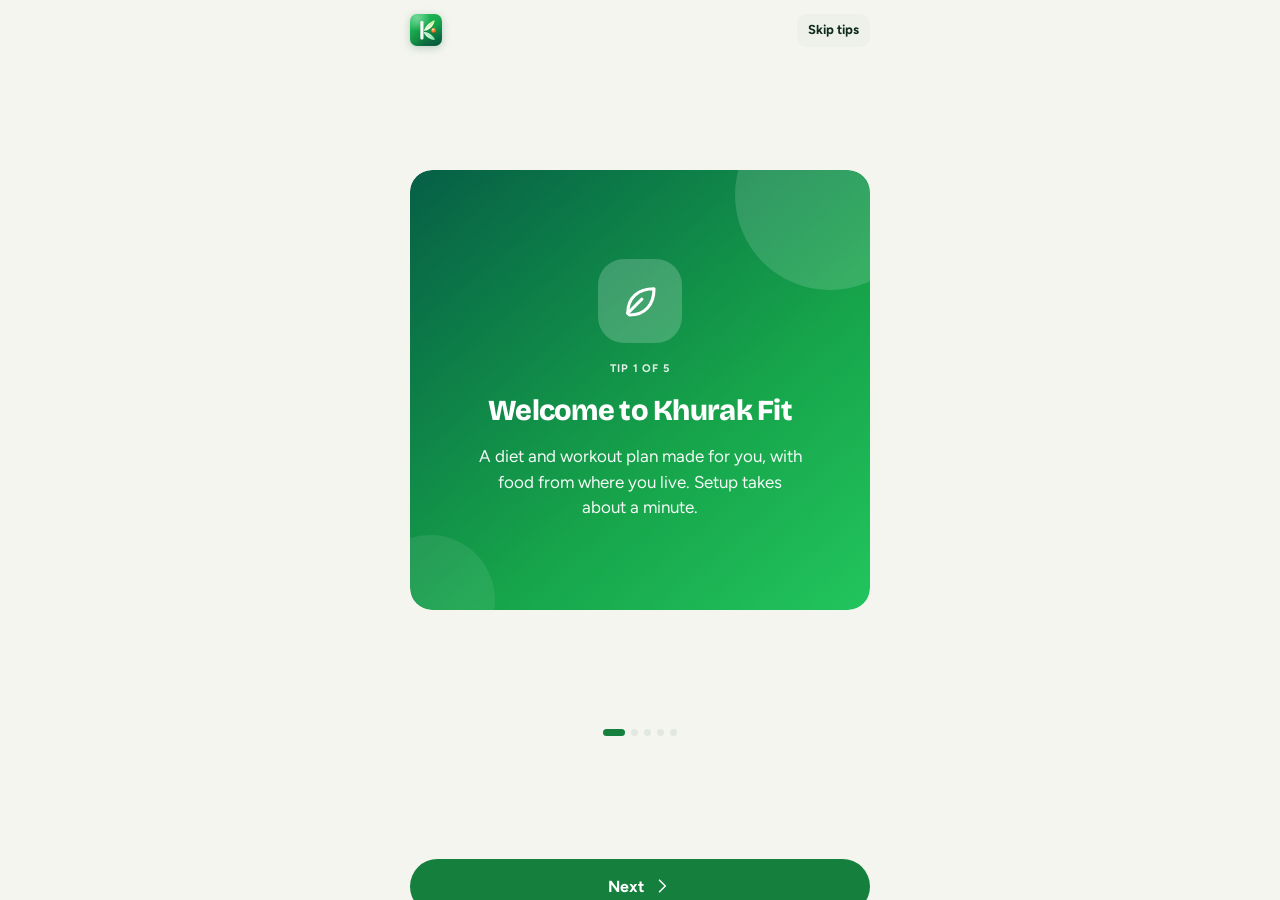
==== app/index.html @ 62ee8ee1 "Website: app is live on Google Play, new screenshots Co-Authored-By: Claude Opus 5.5 <noreply@anthro" ====
<!doctype html><html lang="en"><head><meta charset="utf-8">
<meta name="viewport" content="width=device-width,initial-scale=1,viewport-fit=cover">
<title>Khurak Fit · diet plan, calorie counter & home workouts</title>
<meta name="description" content="Free diet plans with food from your country, a calorie counter, home and gym workouts with a moving coach, step counter and reminders. In English, Urdu, Arabic and Hindi.">
<meta name="theme-color" content="#F3F7F5" media="(prefers-color-scheme: light)">
<meta name="theme-color" content="#0B1712" media="(prefers-color-scheme: dark)">
<link rel="manifest" href="manifest.webmanifest">
<link rel="icon" type="image/png" sizes="32x32" href="icons/favicon-32.png">
<link rel="apple-touch-icon" href="icons/apple-touch-icon.png">
<meta name="apple-mobile-web-app-capable" content="yes">
<meta name="mobile-web-app-capable" content="yes">
<meta name="apple-mobile-web-app-title" content="Khurak Fit">
<meta name="apple-mobile-web-app-status-bar-style" content="default">
<meta property="og:title" content="Khurak Fit"><meta property="og:description" content="Diet plan, calorie counter and home workouts made for you.">
<meta property="og:image" content="icons/icon-512.png">
<style>:root{padding-top:env(safe-area-inset-top,0px);padding-bottom:env(safe-area-inset-bottom,0px)}body{margin:0;font:14px system-ui,-apple-system,"Segoe UI",Roboto,sans-serif}img{max-width:100%}[hidden]{display:none!important}</style>
</head><body><title>Khurak Fit</title>
<meta name="claude:viewport-fit-sides" content="cover">
<link rel="stylesheet" href="https://fonts.googleapis.com/css2?family=Bricolage+Grotesque:opsz,wght@12..96,600;12..96,800&family=Figtree:wght@400;500;600;700&family=DM+Mono:wght@400;500&display=swap">
<style>
/* Layout: phone-width app column; sticky header, scrolling screens, fixed tab bar; wizard + workout player as full-screen layers. */
:root{
  --bg:#F3F7F5; --surface:#FFFFFF; --sunk:#E6EEEA; --fg:#0F2A1F; --muted:#557064; --line:#D3DED8;
  --accent:#15803D; --accent-soft:#DCFCE7; --on-accent:#FFFFFF; --brand-fit:#EA580C;
  --warn:#C2410C; --warn-soft:#FFEDD5; --bad:#B8402E; --bad-soft:#F7DCD6;
  --f-display:"Bricolage Grotesque","Trebuchet MS",system-ui,sans-serif;
  --f-body:"Figtree",system-ui,-apple-system,"Segoe UI",sans-serif;
  --f-num:"DM Mono",ui-monospace,Menlo,monospace;
  --r:16px;
}
@media (prefers-color-scheme: dark){:root:not([data-theme="light"]){
  --bg:#0B1712; --surface:#12211A; --sunk:#1A2E24; --fg:#E8F3EC; --muted:#8FAA9C; --line:#24392E;
  --accent:#4ADE80; --accent-soft:#14532D; --on-accent:#052E16; --brand-fit:#FDBA74;
  --warn:#FB923C; --warn-soft:#3B2412; --bad:#EE7D6B; --bad-soft:#3C221D; color-scheme:dark}}
:root[data-theme="dark"]{
  --bg:#0B1712; --surface:#12211A; --sunk:#1A2E24; --fg:#E8F3EC; --muted:#8FAA9C; --line:#24392E;
  --accent:#4ADE80; --accent-soft:#14532D; --on-accent:#052E16; --brand-fit:#FDBA74;
  --warn:#FB923C; --warn-soft:#3B2412; --bad:#EE7D6B; --bad-soft:#3C221D; color-scheme:dark}
/* the user's own choice inside the app overrides the viewer theme */
body.force-light{--bg:#F3F7F5;--surface:#FFFFFF;--sunk:#E6EEEA;--fg:#0F2A1F;--muted:#557064;--line:#D3DED8;--on-accent:#FFFFFF;--brand-fit:#EA580C;--warn:#C2410C;--warn-soft:#FFEDD5;--bad:#B8402E;--bad-soft:#F7DCD6;color-scheme:light}
body.force-dark{--bg:#0B1712;--surface:#12211A;--sunk:#1A2E24;--fg:#E8F3EC;--muted:#8FAA9C;--line:#24392E;--on-accent:#052E16;--brand-fit:#FDBA74;--warn:#FB923C;--warn-soft:#3B2412;--bad:#EE7D6B;--bad-soft:#3C221D;color-scheme:dark}

html,body{height:100%}
[hidden]{display:none!important}
body{background:var(--bg);color:var(--fg);font-family:var(--f-body);font-size:15px;line-height:1.45;-webkit-tap-highlight-color:transparent}
body::before{content:"";position:fixed;inset:0 0 auto;height:env(safe-area-inset-top,0px);z-index:10;background:var(--bg)}
.i{width:20px;height:20px;flex:0 0 auto;display:block}
.app{max-width:460px;margin:0 auto;min-height:100%;padding-left:max(16px,env(safe-area-inset-left,0px));padding-right:max(16px,env(safe-area-inset-right,0px));padding-block:0 calc(96px + env(safe-area-inset-bottom,0px))}
header.top{position:sticky;top:env(safe-area-inset-top,0px);z-index:5;background:var(--bg);display:flex;align-items:center;justify-content:space-between;gap:12px;padding-block:14px 10px}
.brand{font-family:var(--f-display);font-weight:800;font-size:21px;letter-spacing:-.02em;display:flex;align-items:center;gap:9px}
.brand .wm{height:23px;width:auto;display:block;margin-top:2px}
.logo{width:32px;height:32px;display:grid;place-items:center}
.logo .kf-logo{width:32px;height:32px;display:block;filter:drop-shadow(0 2px 4px rgba(11,91,63,.25))}
.logo .i{width:18px;height:18px}
.hbtns{display:flex;gap:8px}
.iconbtn{width:40px;height:40px;border-radius:12px;border:1px solid var(--line);background:var(--surface);display:grid;place-items:center;color:var(--fg);position:relative}
.iconbtn .dot{position:absolute;top:8px;right:9px;width:8px;height:8px;border-radius:50%;background:var(--bad);border:2px solid var(--surface)}
h1,h2,h3{font-family:var(--f-display);margin:0;text-wrap:balance;letter-spacing:-.01em}
h1{font-size:27px;font-weight:800;line-height:1.08}
h2{font-size:18px;font-weight:600;line-height:1.2}
h3{font-size:15px;font-weight:600;line-height:1.25}
p{margin:0}
.screen{display:flex;flex-direction:column;gap:14px}
.card{background:var(--surface);border-radius:var(--r);padding:16px;display:flex;flex-direction:column;gap:12px;min-width:0}
.lbl{font-size:11px;letter-spacing:.08em;text-transform:uppercase;color:var(--muted);font-weight:700}
.num{font-family:var(--f-num);font-variant-numeric:tabular-nums}
.muted{color:var(--muted)}
.small{font-size:13px}
.row{display:flex;align-items:center;gap:10px;min-width:0}
.between{justify-content:space-between}
.grow{flex:1;min-width:0}
.tile{width:42px;height:42px;border-radius:12px;display:grid;place-items:center;flex:0 0 42px;background:var(--accent-soft);color:var(--accent)}
.tile.w{background:var(--warn-soft);color:var(--warn)}
.tile.b{background:var(--bad-soft);color:var(--bad)}
.tile.n{background:var(--sunk);color:var(--fg)}
.tile.sm{width:32px;height:32px;flex-basis:32px;border-radius:9px}
.tile.sm .i{width:17px;height:17px}

button{font:inherit;color:inherit;cursor:pointer}
.btn{border:0;border-radius:13px;padding:12px 16px;font-weight:700;background:var(--accent);color:var(--on-accent);display:inline-flex;align-items:center;justify-content:center;gap:8px}
.btn.ghost{background:var(--sunk);color:var(--fg)}
.btn.sm{padding:7px 11px;font-size:13px;border-radius:10px}
.btn.block{width:100%;box-sizing:border-box}a.btn{box-sizing:border-box;display:flex;align-items:center;justify-content:center;gap:8px;text-decoration:none}.sheet-card{overflow-x:hidden}.sheet-card.policy{word-break:break-word;overflow-wrap:anywhere}
.btn:disabled{opacity:.45;cursor:not-allowed}
button:focus-visible,input:focus-visible,select:focus-visible{outline:2px solid var(--warn);outline-offset:2px}
input,select{font:inherit;color:var(--fg);background:var(--sunk);border:1px solid var(--line);border-radius:11px;padding:9px 11px;min-width:0}
input[type=time]{font-family:var(--f-num);font-size:14px;padding:7px 8px}

.pill{font-size:12px;padding:3px 9px;border-radius:99px;background:var(--sunk);font-weight:700;display:inline-flex;align-items:center;gap:5px;white-space:nowrap}
.pill .i{width:13px;height:13px}
.pill.g{background:var(--accent-soft);color:var(--accent)}
.pill.w{background:var(--warn-soft);color:var(--warn)}
.pill.b{background:var(--bad-soft);color:var(--bad)}
.bar{height:8px;border-radius:99px;background:var(--sunk);overflow:hidden}
.bar>i{display:block;height:100%;border-radius:99px;background:var(--accent);transition:width .3s}
.seg{display:flex;gap:4px;background:var(--sunk);padding:4px;border-radius:13px}
.seg button{flex:1;border:0;background:none;border-radius:10px;padding:8px 6px;font-size:13px;font-weight:700;color:var(--muted);display:flex;align-items:center;justify-content:center;gap:6px}
.seg button .i{width:16px;height:16px}
.seg button.on{background:var(--surface);color:var(--fg);box-shadow:0 1px 3px rgba(0,0,0,.08)}

/* home */
.hero{display:grid;grid-template-columns:136px 1fr;gap:16px;align-items:center}
.ring{position:relative;width:136px;height:136px}
.ring svg{width:100%;height:100%;transform:rotate(-90deg)}
.ring .c{position:absolute;inset:0;display:grid;place-content:center;text-align:center;line-height:1.15}
.ring .c b{font-family:var(--f-num);font-size:25px;font-weight:500}
.stats{display:flex;flex-direction:column;gap:9px}
.stat{display:flex;align-items:center;gap:8px;font-size:14px}
.stat .i{width:17px;height:17px;color:var(--muted)}
.stat span:last-child{margin-left:auto;font-family:var(--f-num)}
.macros{display:grid;grid-template-columns:repeat(3,1fr);gap:12px}
.macros div{display:flex;flex-direction:column;gap:5px;font-size:13px;min-width:0}
.water{display:flex;gap:7px;flex-wrap:wrap}
.glass{width:30px;height:38px;border-radius:4px 4px 10px 10px;border:2px solid var(--accent);background:transparent;position:relative;overflow:hidden;padding:0}
.glass.on::after{content:"";position:absolute;inset:28% 0 0;background:var(--accent);opacity:.8}
.figwrap{border-radius:14px;background:radial-gradient(120% 90% at 50% 100%,var(--accent-soft),var(--surface) 70%);overflow:hidden}
canvas.fig{display:block;width:100%;height:100%}
#calcBody{display:flex;flex-direction:column;gap:14px}
.calcpic{position:relative;border-radius:14px;overflow:hidden;background:var(--sunk)}
.calcpic img{display:block;width:100%;max-height:240px;object-fit:cover}
.calcpic .btn{position:absolute;right:8px;bottom:8px;background:var(--surface);box-shadow:0 2px 10px rgba(0,0,0,.18)}
.note.ok{background:var(--accent-soft)}.note.ok .i{color:var(--accent)}
.sheet-card.acc{gap:12px}.sheet-card.acc .tile.big{width:56px;height:56px;align-self:center;border-radius:17px}.sheet-card.acc .tile.big .i{width:26px;height:26px}
.sheet-card.acc h2{text-align:center}.sheet-card.acc>p.muted{text-align:center}
.accsec{display:flex;flex-direction:column;gap:8px;border-top:1px solid var(--line);padding-top:12px}
.stylegrid{display:grid;grid-template-columns:1fr 1fr;gap:8px;margin-top:2px}
.stylegrid button{border:1px solid var(--line);background:var(--surface);border-radius:12px;padding:9px 11px;text-align:left;display:flex;flex-direction:column;gap:2px;color:var(--fg);min-width:0}
.stylegrid button b{font-size:13.5px;font-weight:700}.stylegrid button span{font-size:12px;color:var(--muted);font-weight:500;line-height:1.3}
.stylegrid button.on{border-color:var(--accent);background:var(--accent-soft);box-shadow:0 0 0 1.5px var(--accent)}
.fstyle{display:flex;flex-direction:column;gap:6px}.fstyle .flbl{font-size:12px;color:var(--muted);font-weight:700}
.wstats{display:grid;grid-template-columns:repeat(3,1fr);gap:8px}.wstats>div{display:flex;flex-direction:column;gap:2px;background:var(--sunk);border-radius:12px;padding:9px 10px;min-width:0}
.wstats b{font-family:var(--f-num);font-weight:500;font-size:16px}.wstats .ok{color:var(--accent);font-weight:700}.wstats .warn{color:var(--warn);font-weight:700}
.sleepinfo{font-size:12.5px;line-height:1.4}
.startcard{gap:12px;border:1.5px solid var(--accent);background:linear-gradient(180deg,var(--accent-soft),var(--surface) 60%)}.startbar{border:1.5px dashed var(--accent)}.startbtn{padding:15px;font-size:16px}
.remcheck{gap:10px}.remchk{display:flex;align-items:center;gap:10px}
.bcbox{display:flex;flex-direction:column;gap:10px;border:1px dashed var(--line);border-radius:14px;padding:12px}.bcres{display:flex;flex-direction:column;gap:8px;background:var(--sunk);border-radius:12px;padding:12px}.bcres .row{gap:8px}
.langpick{display:flex;flex-direction:column;gap:8px}.langpick .seg button{font-size:14px}.langpick.compact{margin-bottom:-4px}
body.lang-ur,body.lang-ar{--f-body:"Noto Naskh Arabic","Figtree",system-ui,sans-serif;--f-display:"Noto Naskh Arabic","Bricolage Grotesque",system-ui,sans-serif}
body.lang-hi{--f-body:"Noto Sans Devanagari","Figtree",system-ui,sans-serif;--f-display:"Noto Sans Devanagari","Bricolage Grotesque",system-ui,sans-serif}
body.lang-ur,body.lang-ar{line-height:1.6}body.lang-ur h1,body.lang-ar h1,body.lang-ur h2,body.lang-ar h2{line-height:1.35}
body.lang-ur .lbl,body.lang-ar .lbl,body.lang-hi .lbl{letter-spacing:0;text-transform:none;font-size:12px}
html[dir=rtl] .i-right,html[dir=rtl] .i-left,html[dir=rtl] .i-send,html[dir=rtl] .i-next,html[dir=rtl] .i-prev{transform:scaleX(-1)}
html[dir=rtl] .calc .sug button,html[dir=rtl] .stylegrid button{text-align:right}
.btn.danger{background:var(--bad,#DC2626);color:#fff}.danger-t{color:var(--bad,#DC2626)!important}
.sheet-card.policy{gap:8px;font-size:14px;line-height:1.5}.sheet-card.policy h3{margin-top:10px}.sheet-card.policy ul{margin:0;padding-inline-start:20px;display:flex;flex-direction:column;gap:5px}.sheet-card.policy .upd{color:var(--muted);font-size:12.5px}.sheet-card.policy a{color:var(--accent)}img.fig.gif{display:block;width:100%;height:100%;object-fit:contain;background:#fff}.figwrap.anat:has(img.gif){background:#fff!important}img.fig.gif.photo{background:#2a2a32}button[data-view]{display:none!important}.storycard{display:flex!important;flex-direction:row!important;align-items:center;gap:14px;width:100%;border:0;text-align:start;background:linear-gradient(135deg,#0F5132,#16A34A);color:#fff;position:relative;overflow:hidden}.storycard::after{content:"";position:absolute;right:-40px;top:-50px;width:150px;height:150px;border-radius:50%;background:rgba(255,255,255,.08)}.storycard .lbl,.storycard .muted{color:rgba(255,255,255,.8)!important}.storycard h3{color:#fff}.storycard .sc-rings{width:78px;height:78px;flex:0 0 78px;background:rgba(0,0,0,.18);border-radius:50%;padding:4px}.storycard .sc-go{width:34px;height:34px;border-radius:50%;background:rgba(255,255,255,.18);display:grid;place-items:center;flex:0 0 34px;animation:scNudge 2.4s ease-in-out infinite}.storycard .sc-chips{display:flex;flex-wrap:wrap;gap:6px}.storycard .sc-chips>span{background:rgba(255,255,255,.16);border-radius:999px;padding:3px 9px;font-size:12.5px;font-weight:700;display:inline-flex;align-items:center;gap:3px}.storycard .flame .i{width:16px;height:16px;color:#FDBA74;vertical-align:-2px}@keyframes scNudge{0%,70%,100%{transform:translateX(0)}80%{transform:translateX(4px)}90%{transform:translateX(0)}}[dir=rtl] .storycard .sc-go{transform:scaleX(-1);animation:none}.rings{width:100%;height:100%;display:block}.rings .rg{transition:stroke-dashoffset 1.2s cubic-bezier(.2,.8,.2,1)}body.noscroll{overflow:hidden}#story{position:fixed;inset:0;z-index:46;overflow-y:auto;background:radial-gradient(120% 70% at 85% 0%,#1A7A45 0%,#0F5132 45%,#052E1B 100%);color:#fff; padding:env(safe-area-inset-top,0px) max(16px,env(safe-area-inset-right,0px)) calc(20px + env(safe-area-inset-bottom,0px)) max(16px,env(safe-area-inset-left,0px))}#story .story-in{max-width:460px;margin:0 auto;display:flex;flex-direction:column;gap:14px;padding-block:10px 24px}#story .st-top{display:flex;align-items:center;justify-content:space-between}#story .st-top .iconbtn{background:rgba(255,255,255,.14);color:#fff;border:0}#story .st-brand{font:800 20px var(--f-display);letter-spacing:-.01em}#story .st-brand b{color:#FDBA74}#story .st-hero{display:flex;align-items:center;gap:14px}#story .st-hero h1{color:#fff;font-size:30px;margin:2px 0 0}#story .st-av{width:64px;height:64px;border-radius:20px;overflow:hidden;box-shadow:0 0 0 3px rgba(253,186,116,.7)}#story .st-k{font-size:13px;font-weight:700;letter-spacing:.06em;text-transform:uppercase;color:rgba(255,255,255,.75)}#story .st-card{background:rgba(255,255,255,.1);border:1px solid rgba(255,255,255,.12);border-radius:24px;padding:16px;display:flex;flex-direction:column;gap:10px;backdrop-filter:blur(6px)}#story .st-ringrow{display:flex;align-items:center;gap:18px}#story .st-rings{width:150px;height:150px;flex:0 0 150px}#story .st-legend{display:flex;flex-direction:column;gap:12px;flex:1;min-width:0}#story .st-legend div{display:flex;align-items:center;gap:8px}#story .st-legend i{width:12px;height:12px;border-radius:50%;flex:0 0 12px}#story .st-legend span{flex:1;color:rgba(255,255,255,.85)}#story .st-legend b{font-size:18px}#story .st-sub{font-size:12px;color:rgba(255,255,255,.6);text-align:center}#story .st-grid{display:grid;grid-template-columns:1fr 1fr;gap:10px}#story .st-tile{background:rgba(255,255,255,.1);border-radius:20px;padding:14px;display:flex;flex-direction:column;gap:2px}#story .st-tile b{font-size:28px;font-family:var(--f-display)}#story .st-tile span:last-child{font-size:13px;color:rgba(255,255,255,.78)}#story .st-ic{width:34px;height:34px;border-radius:11px;display:grid;place-items:center;margin-bottom:4px}#story .st-ic .i{width:19px;height:19px}#story .st-ic.fl{background:rgba(249,115,22,.25);color:#FDBA74}#story .st-ic.tr{background:rgba(250,204,21,.22);color:#FDE68A}#story .st-ic.dm{background:rgba(56,189,248,.22);color:#BAE6FD}#story .st-ic.wt{background:rgba(147,197,253,.22);color:#DBEAFE}#story.on .st-ic.fl .i{animation:flick 1.4s ease-in-out infinite}@keyframes flick{0%,100%{transform:scale(1) rotate(0)}50%{transform:scale(1.15) rotate(-6deg)}}#story .st-path{position:relative;height:14px;border-radius:7px;background:rgba(255,255,255,.16);margin:8px 6px}#story .st-fill{position:absolute;inset:0 auto 0 0;border-radius:7px;background:linear-gradient(90deg,#FDBA74,#F97316);width:0;transition:width 1.4s .6s cubic-bezier(.2,.8,.2,1)}#story .st-dot{position:absolute;top:50%;left:0;width:24px;height:24px;margin:-12px 0 0 -12px;border-radius:50%;background:#fff;box-shadow:0 0 0 6px rgba(255,255,255,.2);transition:left 1.4s .6s cubic-bezier(.2,.8,.2,1)}#story.on .st-fill{width:calc(var(--p)*100%)}#story.on .st-dot{left:calc(var(--p)*100%);animation:pulse 1.8s 2s ease-in-out infinite}@keyframes pulse{0%,100%{box-shadow:0 0 0 6px rgba(255,255,255,.2)}50%{box-shadow:0 0 0 12px rgba(255,255,255,.05)}}#story .st-path,#story .st-wrow{direction:ltr}.water .glass{width:32px;height:42px;border:0;border-radius:3px 3px 9px 9px;background:linear-gradient(90deg,rgba(56,189,248,.10),rgba(56,189,248,.04));box-shadow:inset 0 0 0 2px #7DD3FC;clip-path:polygon(0 0,100% 0,88% 100%,12% 100%);position:relative;overflow:hidden;padding:0;transition:transform .15s}.water .glass::after{content:"";position:absolute;left:0;right:0;bottom:0;height:0;background:linear-gradient(180deg,#7DD3FC,#0EA5E9);transition:height .5s cubic-bezier(.3,1.3,.5,1)}.water .glass.on::after{height:78%;animation:none;inset:auto 0 0 0;opacity:1;background:linear-gradient(180deg,#7DD3FC,#0EA5E9)}.water .glass::before{content:"";position:absolute;left:-50%;width:200%;height:8px;bottom:78%;margin-bottom:-4px;border-radius:40%;background:#BAE6FD;opacity:0;z-index:1}.water .glass.on::before{opacity:.9;animation:wave 2.6s linear infinite}@keyframes wave{to{transform:translateX(25%)}}.water .glass.pour::after{animation:pourUp .9s cubic-bezier(.3,1.2,.5,1)}@keyframes pourUp{0%{height:0}60%{height:84%}100%{height:78%}}.water .glass.pour{animation:glassPop .5s .35s}@keyframes glassPop{40%{transform:scale(1.15) rotate(-4deg)}}.water .glass.drain::after{animation:drainDown .45s ease-in}@keyframes drainDown{from{height:78%}}.water .glass:active{transform:scale(.92)}.floatx{position:fixed;z-index:80;transform:translate(-50%,-50%);font:800 18px var(--f-display,system-ui);pointer-events:none;animation:floatUp 1.25s ease-out forwards;text-shadow:0 2px 8px rgba(0,0,0,.15);white-space:nowrap}.floatx.blue{color:#0284C7}.floatx.green{color:var(--accent)}.floatx.gold{color:#D97706}@keyframes floatUp{0%{opacity:0;transform:translate(-50%,-30%) scale(.6)}20%{opacity:1;transform:translate(-50%,-60%) scale(1.1)}100%{opacity:0;transform:translate(-50%,-260%) scale(1)}}.burstx{position:fixed;z-index:79;width:0;height:0;pointer-events:none}.burstx i{position:absolute;left:-3px;top:-3px;width:6px;height:6px;border-radius:50%;background:var(--c,#22C55E);transform:rotate(var(--a)) translateY(0);animation:burst .7s ease-out forwards}@keyframes burst{to{transform:rotate(var(--a)) translateY(-46px) scale(.3);opacity:0}}.platecard.eating .plate{animation:plateEat 1.2s cubic-bezier(.4,0,.2,1) forwards}@keyframes plateEat{30%{transform:rotate(-8deg) scale(1.05)}60%{transform:rotate(6deg)}100%{transform:rotate(0) scale(.96)}}.platecard.eating .pf{animation:foodEat .55s var(--d) ease-in forwards!important}@keyframes foodEat{0%{transform:translate(-50%,-50%) scale(1)}40%{transform:translate(-50%,-50%) scale(1.25)}100%{transform:translate(-50%,-50%) scale(0);opacity:0;left:50%;top:50%}}.platecard.eating .pk{animation:pkPulse .5s .7s}@keyframes pkPulse{50%{transform:translate(-50%,-50%) scale(1.3)}}.platecard.eaten .pk{opacity:0}.platecard.eaten .plate-in::after{content:"✓";position:absolute;inset:0;display:grid;place-items:center;font:800 54px var(--f-display,system-ui);color:var(--accent);animation:checkIn .45s cubic-bezier(.3,1.6,.5,1)}@keyframes checkIn{from{transform:scale(0) rotate(-30deg)}}.platecard.eaten .plate-list li{animation:strike .4s forwards}@keyframes strike{to{opacity:.45}}nav.tabs button.bounce .i{animation:navB .5s cubic-bezier(.3,1.6,.5,1)}@keyframes navB{40%{transform:translateY(-5px) scale(1.15)}}.btn,button.ex,.opt,.chips button,.seg button,.check,.dtile{transition:transform .12s ease}.btn:active,button.ex:active,.opt:active,.chips button:active,.seg button:active,.check:active,.dtile:active{transform:scale(.96)}#main.enter .bar i{animation:barGrow .9s .2s cubic-bezier(.2,.8,.2,1) both}@keyframes barGrow{from{width:0}}.tw{color:var(--accent);transition:color .3s}.quote .qi .i{animation:qBob 3s ease-in-out infinite}@keyframes qBob{50%{transform:translateY(-2px) rotate(-6deg)}}.check.on{animation:chkGlow .6s}@keyframes chkGlow{30%{box-shadow:0 0 0 6px var(--accent-soft)}}@media (prefers-reduced-motion:reduce){.glass::after,.glass::before,.floatx,.burstx,.platecard .plate,.pf,nav.tabs .i,.btn,.quote .i{animation:none!important;transition:none!important}}#roundc,#ba{position:fixed;inset:0;z-index:47;overflow-y:auto;color:#fff;padding:env(safe-area-inset-top,0px) max(16px,env(safe-area-inset-right,0px)) calc(20px + env(safe-area-inset-bottom,0px)) max(16px,env(safe-area-inset-left,0px))}#roundc{background:radial-gradient(120% 80% at 50% 20%,#B45309,#78350F 60%,#451A03)}#roundc .rc-in{max-width:440px;margin:0 auto;display:flex;flex-direction:column;align-items:center;gap:14px;padding-block:36px 20px;text-align:center}#roundc .rc-burst{position:absolute;left:50%;top:120px;width:0;height:0}#roundc .rc-burst span{position:absolute;left:-4px;top:-150px;width:8px;height:120px;border-radius:4px;background:linear-gradient(#FDE68A,transparent);transform-origin:4px 150px;opacity:0}#roundc.on .rc-burst span{animation:rays 2.4s ease-out forwards}#roundc .rc-burst span:nth-child(1){transform:rotate(0)}#roundc .rc-burst span:nth-child(2){transform:rotate(45deg)}#roundc .rc-burst span:nth-child(3){transform:rotate(90deg)}#roundc .rc-burst span:nth-child(4){transform:rotate(135deg)}#roundc .rc-burst span:nth-child(5){transform:rotate(180deg)}#roundc .rc-burst span:nth-child(6){transform:rotate(225deg)}#roundc .rc-burst span:nth-child(7){transform:rotate(270deg)}#roundc .rc-burst span:nth-child(8){transform:rotate(315deg)}@keyframes rays{0%{opacity:0}30%{opacity:.9}100%{opacity:.25}}#roundc .rc-medal{width:150px;height:150px;border-radius:50%;background:radial-gradient(circle at 35% 30%,#FEF3C7,#F59E0B 70%);box-shadow:0 0 0 10px rgba(253,230,138,.25),0 20px 40px rgba(0,0,0,.3);display:flex;flex-direction:column;align-items:center;justify-content:center;color:#78350F;transform:scale(0) rotate(-30deg);position:relative}#roundc.on .rc-medal{animation:medal .8s .15s cubic-bezier(.3,1.6,.5,1) forwards}@keyframes medal{to{transform:scale(1) rotate(0)}}#roundc .rc-medal .i{width:28px;height:28px}#roundc .rc-medal b{font-size:44px;line-height:1}#roundc .rc-medal small{font-weight:700}#roundc .rc-k{font-weight:800;letter-spacing:.08em;text-transform:uppercase;font-size:13px;color:#FDE68A;margin-top:8px}#roundc h1{color:#fff;font-size:32px;margin:0}#roundc .rc-stats{display:grid;grid-template-columns:repeat(3,1fr);gap:8px;width:100%}#roundc .rc-stats div{background:rgba(255,255,255,.12);border-radius:16px;padding:12px 6px;display:flex;flex-direction:column}#roundc .rc-stats b{font-size:22px}#roundc .rc-stats span{font-size:12.5px;opacity:.85}#roundc .rc-q{font-weight:700;margin-top:6px}#roundc .rc-opts{display:flex;flex-direction:column;gap:8px;width:100%}#roundc .rc-opt{display:flex;align-items:center;gap:12px;text-align:start;padding:12px 14px;border-radius:16px;border:2px solid rgba(255,255,255,.18);background:rgba(255,255,255,.08);color:#fff}#roundc .rc-opt.on{border-color:#FDE68A;background:rgba(253,230,138,.18)}#roundc .rc-opt span{display:flex;flex-direction:column}#roundc .rc-opt small{opacity:.8}#roundc .rc-acts{display:flex;flex-direction:column;gap:8px;width:100%}#roundc .btn{background:#fff;color:#78350F}#roundc .btn.ghost{background:rgba(255,255,255,.14);color:#fff}#roundc .rc-in>*:not(.rc-burst):not(.rc-medal){opacity:0;transform:translateY(12px)}#roundc.on .rc-in>*:not(.rc-burst):not(.rc-medal){opacity:1;transform:none;transition:opacity .5s .6s,transform .6s .6s}#ba{background:radial-gradient(120% 70% at 85% 0%,#1A7A45 0%,#0F5132 45%,#052E1B 100%)}#ba .ba-in{max-width:460px;margin:0 auto;display:flex;flex-direction:column;gap:14px;padding-block:10px 24px}#ba .st-top{display:flex;align-items:center;justify-content:space-between}#ba .st-top .iconbtn{background:rgba(255,255,255,.14);color:#fff;border:0}#ba .st-brand{font:800 20px var(--f-display)}#ba .ba-cmp{position:relative;border-radius:24px;overflow:hidden;aspect-ratio:3/4;max-width:100%;touch-action:none;user-select:none;box-shadow:0 20px 40px rgba(0,0,0,.35)}#ba .ba-cmp>img,#ba .ba-top img{position:absolute;inset:0;width:100%;height:100%;object-fit:cover}#ba .ba-top{position:absolute;inset:0;clip-path:inset(0 0 0 var(--x))}#ba .ba-line{position:absolute;top:0;bottom:0;left:var(--x);width:3px;margin-left:-1.5px;background:#fff}#ba .ba-line span{position:absolute;top:50%;left:50%;transform:translate(-50%,-50%);width:44px;height:44px;border-radius:50%;background:#fff;color:#0F5132;display:flex;align-items:center;justify-content:center;box-shadow:0 4px 12px rgba(0,0,0,.3)}#ba .ba-line .i{width:16px;height:16px}#ba .ba-cl{position:absolute;top:12px;padding:4px 10px;border-radius:999px;background:rgba(0,0,0,.5);font-weight:700;font-size:13px}#ba .ba-cl.l{left:12px}#ba .ba-cl.r{right:12px;background:#F97316}#ba .ba-res{text-align:center;display:flex;flex-direction:column}#ba .ba-res b{font-size:30px;color:#FDBA74}#ba .ba-grid{display:grid;grid-template-columns:1fr 1fr;gap:10px}#ba .ba-slot{background:rgba(255,255,255,.1);border-radius:20px;padding:8px;display:flex;flex-direction:column;gap:8px;align-items:stretch}#ba .ba-slot img,#ba .ba-empty{width:100%;aspect-ratio:3/4;border-radius:14px;object-fit:cover}#ba .ba-empty{border:2px dashed rgba(255,255,255,.35);display:flex;flex-direction:column;align-items:center;justify-content:center;gap:8px;text-align:center;padding:10px;font-size:13px;opacity:.85}#ba .ba-tag{display:flex;flex-direction:column;align-items:center;font-size:13px}#ba .ba-tag b{font-size:15px}#ba .ba-slot .btn{background:#fff;color:#0F5132}#ba .ba-slot .btn.ghost{background:rgba(255,255,255,.14);color:#fff}#ba .ba-note{display:flex;gap:8px;align-items:center;opacity:.85}#ba .ba-note .i{width:16px;height:16px;flex:0 0 16px}#ba>.ba-in>.btn{background:#fff;color:#0F5132}#ba .btn.ghost{background:rgba(255,255,255,.14);color:#fff}.sheet-card.help textarea{font:inherit;padding:12px;border-radius:12px;border:1px solid var(--line);background:var(--bg);color:inherit;resize:vertical}.sheet-card.help .help-acts{display:flex;gap:8px;flex-wrap:wrap}.sheet-card.help .help-acts .btn{flex:1}.sheet-card.help .faq{border-top:1px solid var(--line);padding:10px 0}.sheet-card.help .faq summary{cursor:pointer;font-weight:600}.sheet-card.help .faq p{margin:6px 0 0;color:var(--muted)}.sheet-card.help .sel{user-select:all}@media (prefers-reduced-motion:reduce){#roundc .rc-medal{transform:none;animation:none!important}#roundc .rc-in>*{opacity:1!important;transform:none!important}}.platecard{gap:12px}.plate-row{display:flex;align-items:center;gap:14px}.plate{width:132px;height:132px;flex:0 0 132px;border-radius:50%;padding:9px;background:radial-gradient(circle at 35% 30%,#FFFFFF,#E6ECE8 70%,#CBD6CF);box-shadow:0 8px 18px rgba(15,81,50,.18),inset 0 -3px 6px rgba(0,0,0,.06)}.plate-in{position:relative;width:100%;height:100%;border-radius:50%;background:radial-gradient(circle at 40% 35%,#FFFFFF,#F4F7F5);box-shadow:inset 0 2px 8px rgba(0,0,0,.08)}.plate .pf{position:absolute;transform:translate(-50%,-50%) scale(0);font-size:30px;line-height:1;animation:pfIn .5s var(--d) cubic-bezier(.3,1.6,.5,1) forwards;filter:drop-shadow(0 2px 2px rgba(0,0,0,.15))}.plate .pk{position:absolute;left:50%;top:50%;transform:translate(-50%,-50%);display:flex;flex-direction:column;align-items:center;line-height:1;color:#14532D}.plate .pk b{font-size:17px}.plate .pk small{font-size:10px;opacity:.7}@keyframes pfIn{to{transform:translate(-50%,-50%) scale(1)}}.plate-list{list-style:none;margin:0;padding:0;display:flex;flex-direction:column;gap:6px;flex:1;min-width:0}.plate-list li{display:flex;align-items:center;gap:8px;font-size:14px}.plate-list li .food{font-size:18px}.plate-list li b{font-size:13px;color:var(--muted)}.plate-list li.tot{border-top:1px dashed var(--line);padding-top:6px;font-weight:700}.plate-list li.tot b{color:var(--accent)}:root[data-theme=dark] .plate{background:radial-gradient(circle at 35% 30%,#3A4A42,#26332C 70%,#1C2620)}:root[data-theme=dark] .plate-in{background:radial-gradient(circle at 40% 35%,#33433B,#2A3831)}:root[data-theme=dark] .plate .pk{color:#BBF7D0}.qcard{align-items:center;position:relative}.qcard .qi{width:38px;height:38px;flex:0 0 38px;border-radius:12px;background:var(--surface);display:grid;place-items:center}.qcard .qi .i{margin:0}.qcard .lbl{font-family:var(--f-body);margin-bottom:2px}.qcard .qshare .i{color:var(--on-accent);margin:0}.qcard .qshare{width:42px;height:42px;flex:0 0 42px;border-radius:50%;border:0;background:var(--accent);color:var(--on-accent);display:grid;place-items:center}@media (prefers-reduced-motion:reduce){.plate .pf{animation:none;transform:translate(-50%,-50%)}}#story .st-goal{display:inline-flex;align-items:center;gap:4px;font-weight:700}#story .st-goal .i{width:15px;height:15px}#story .st-week{display:grid;grid-template-columns:repeat(7,1fr);gap:8px;height:110px;align-items:end}#story .st-week div{display:flex;flex-direction:column;align-items:center;gap:6px;height:100%;justify-content:flex-end}#story .st-bar{width:100%;max-width:28px;border-radius:8px;background:rgba(255,255,255,.3);height:0;transition:height .8s var(--d) cubic-bezier(.2,.8,.2,1)}#story .st-bar.ok{background:linear-gradient(180deg,#86EFAC,#22C55E)}#story.on .st-bar{height:var(--h)}#story .st-week small{color:rgba(255,255,255,.7)}#story .st-share .btn{background:#fff;color:#0F5132;font-size:16px;padding:15px}#story .st-a{opacity:0;transform:translateY(14px)}#story.on .st-a{opacity:1;transform:none;transition:opacity .5s var(--d),transform .6s var(--d) cubic-bezier(.2,.8,.2,1)}@media (prefers-reduced-motion:reduce){#story .st-a,#story .rg,#story .st-bar,#story .st-fill,#story .st-dot{transition:none!important;animation:none!important}#story .st-a{opacity:1;transform:none}}.fastcard .fastedit{display:flex;flex-direction:column;gap:10px;margin-top:4px}.fastcard .fastedit label{display:flex;justify-content:space-between;align-items:center;gap:12px;font-weight:600}.fastcard .fastedit input{font:inherit;padding:8px 10px;border-radius:10px;border:1px solid var(--line,#ccc);background:var(--surface);color:inherit}.figwrap.anat:has(img.photo){background:#2a2a32!important}

/* diet */
.datebar{display:flex;align-items:center;gap:8px}
.datebar h2{flex:1;text-align:center}
.meal-h{display:flex;align-items:center;gap:12px}
.items{list-style:none;margin:0;padding:0;display:flex;flex-direction:column;gap:9px}
.items li{display:flex;align-items:center;gap:10px;font-size:14px}
.items li .k{margin-left:auto;font-family:var(--f-num);color:var(--muted);white-space:nowrap}
.check{display:inline-flex;align-items:center;gap:8px;font-size:14px;font-weight:700;border:0;background:var(--sunk);border-radius:11px;padding:9px 13px}
.check.on{background:var(--accent-soft);color:var(--accent)}
.tips{display:grid;grid-template-columns:1fr 1fr;gap:10px}
.tips ul{margin:0;padding:0;list-style:none;display:flex;flex-direction:column;gap:7px;font-size:13.5px}
.tips li{display:flex;gap:6px}
.tips li .i{width:15px;height:15px;margin-top:2px}
.tipcol{border-radius:13px;padding:12px;display:flex;flex-direction:column;gap:9px;min-width:0}
.tipcol.yes{background:var(--accent-soft)} .tipcol.yes h3,.tipcol.yes .i{color:var(--accent)}
.tipcol.no{background:var(--bad-soft)} .tipcol.no h3,.tipcol.no .i{color:var(--bad)}
.note{background:var(--warn-soft);border-radius:13px;padding:11px 13px;font-size:13.5px;display:flex;gap:9px}
.note .i{color:var(--warn);margin-top:1px}
.week{display:flex;flex-direction:column}
.wrow{display:grid;grid-template-columns:52px 1fr auto;gap:12px;align-items:center;padding-block:12px;border-top:1px solid var(--line);text-align:left;background:none;border-left:0;border-right:0;border-bottom:0;width:100%}
.wrow:first-child{border-top:0}
.wd{display:flex;flex-direction:column;align-items:center;justify-content:center;border-radius:12px;background:var(--sunk);height:52px;font-size:11px;font-weight:700;color:var(--muted)}
.wd b{font-family:var(--f-num);font-size:18px;color:var(--fg);font-weight:500}
.wrow.today .wd{background:var(--accent);color:var(--on-accent)} .wrow.today .wd b{color:var(--on-accent)}
.wmeals{font-size:12.5px;color:var(--muted);display:flex;flex-direction:column;gap:2px;min-width:0}
.wmeals span{white-space:nowrap;overflow:hidden;text-overflow:ellipsis}
.cal{display:grid;grid-template-columns:repeat(7,1fr);gap:5px}
.cal .h{font-size:11px;font-weight:700;color:var(--muted);text-align:center;padding-bottom:2px}
.cell{aspect-ratio:1/1.15;max-width:100%;border:0;border-radius:11px;background:var(--sunk);display:flex;flex-direction:column;align-items:center;justify-content:center;gap:2px;padding:2px;min-width:0}
.cell b{font-family:var(--f-num);font-size:14px;font-weight:500}
.cell small{font-family:var(--f-num);font-size:9.5px;color:var(--muted)}
.cell .dt{width:6px;height:6px;border-radius:50%;background:var(--accent)}
.cell .dt.r{background:transparent;border:1.5px solid var(--muted)}
.cell.today{background:var(--accent);color:var(--on-accent)} .cell.today small{color:var(--on-accent)} .cell.today .dt{background:var(--on-accent)}
.cell.past{opacity:.55}
.cell.blank{background:none}
.legend{display:flex;gap:14px;font-size:12px;color:var(--muted);align-items:center;flex-wrap:wrap}
.legend span{display:inline-flex;align-items:center;gap:6px}

/* workout */
.ex{display:grid;grid-template-columns:42px 1fr auto;gap:12px;align-items:center;padding-block:11px;border-top:1px solid var(--line);background:none;border-left:0;border-right:0;border-bottom:0;width:100%;text-align:left}
.ex:first-child{border-top:0}
.ex.sel .tile{background:var(--accent);color:var(--on-accent)}
.ex.done .tile{background:var(--accent-soft)}
.ex .cue{font-size:12.5px;color:var(--muted)}
.lvl{display:inline-flex;align-items:center;gap:5px;font-size:12px;font-weight:700}

/* grocery */
.gi{display:grid;grid-template-columns:32px 1fr auto;gap:10px;align-items:center;padding-block:10px;border-top:1px solid var(--line)}
.gi:first-of-type{border-top:0}
.gi .need{font-size:12.5px;color:var(--muted)}
.step{display:flex;align-items:center;gap:4px}
.step button{width:28px;height:28px;border-radius:8px;border:0;background:var(--sunk);display:grid;place-items:center;padding:0}
.step button .i{width:15px;height:15px}
.step span{font-family:var(--f-num);font-size:12.5px;min-width:52px;text-align:center}
.tiles3{display:grid;grid-template-columns:repeat(3,1fr);gap:10px}
.tiles3>div{background:var(--surface);border-radius:14px;padding:12px;display:flex;flex-direction:column;gap:4px;min-width:0}
.tiles3 b{font-family:var(--f-num);font-size:22px;font-weight:500}

/* reminders + forms */
.rem{display:grid;grid-template-columns:32px 1fr auto auto;gap:10px;align-items:center;padding-block:10px;border-top:1px solid var(--line)}
.rem:first-child{border-top:0}
.sw{width:44px;height:26px;border-radius:99px;border:0;background:var(--line);position:relative;padding:0;flex:0 0 44px}
.sw::after{content:"";position:absolute;top:3px;left:3px;width:20px;height:20px;border-radius:50%;background:var(--surface);transition:left .15s}
.sw.on{background:var(--accent)} .sw.on::after{left:21px}
.form{display:grid;grid-template-columns:1fr 1fr;gap:10px}
.form label{display:flex;flex-direction:column;gap:5px;font-size:12px;color:var(--muted);font-weight:700;min-width:0}
.form .full{grid-column:1/-1}
.chips{display:flex;gap:6px;flex-wrap:wrap}
.chips button{border:1px solid var(--line);background:var(--surface);border-radius:11px;padding:7px 11px;font-size:13px;font-weight:700;display:inline-flex;align-items:center;gap:6px}
.chips button .i{width:16px;height:16px}
.chips button.on{background:var(--accent);border-color:var(--accent);color:var(--on-accent)}
.swatches{display:flex;gap:10px;flex-wrap:wrap}
.swatch{width:40px;height:40px;border-radius:50%;border:3px solid var(--surface);box-shadow:0 0 0 1px var(--line);padding:0;display:grid;place-items:center;color:#fff}
.swatch.on{box-shadow:0 0 0 2px var(--fg)}
.spark{width:100%;height:96px}

/* tab bar */
nav.tabs{position:fixed;left:0;right:0;bottom:0;z-index:6;background:var(--surface);border-top:1px solid var(--line);padding-bottom:env(safe-area-inset-bottom,0px);padding-left:env(safe-area-inset-left,0px);padding-right:env(safe-area-inset-right,0px)}
nav.tabs .in{max-width:460px;margin:0 auto;display:grid;grid-template-columns:repeat(6,1fr)}
nav.tabs button{border:0;background:none;padding:9px 2px 10px;display:flex;flex-direction:column;align-items:center;gap:3px;font-size:11px;font-weight:700;color:var(--muted)}
nav.tabs button .i{width:22px;height:22px}
nav.tabs button.on{color:var(--accent)}
nav.tabs button.on .i{transform:translateY(-1px)}

/* toast */
.toast{position:fixed;left:50%;transform:translateX(-50%);top:calc(10px + env(safe-area-inset-top,0px));width:min(430px,calc(100% - 24px));z-index:40;background:var(--fg);color:var(--bg);border-radius:18px;padding:12px 14px;display:flex;gap:12px;align-items:flex-start;box-shadow:0 12px 32px rgba(0,0,0,.28)}
.toast .tile{background:var(--accent);color:var(--on-accent)}
.toast p{font-size:13px;opacity:.85;margin-top:2px}
.toast .x{border:0;background:none;color:var(--bg);opacity:.7;padding:2px}

/* full-screen layers */
.layer{position:fixed;inset:0;z-index:30;background:var(--bg);overflow-y:auto;padding-top:env(safe-area-inset-top,0px);padding-bottom:env(safe-area-inset-bottom,0px)}
.layer .in{max-width:460px;margin:0 auto;min-height:100%;display:flex;flex-direction:column;gap:18px;padding-left:max(18px,env(safe-area-inset-left,0px));padding-right:max(18px,env(safe-area-inset-right,0px));padding-block:14px 20px}
.wtop{display:flex;align-items:center;gap:12px}
.wtop .bar{flex:1}
.wbody{flex:1;display:flex;flex-direction:column;gap:18px}
.wbody h1{font-size:30px}
.opts{display:grid;gap:10px}
.opts.two{grid-template-columns:1fr 1fr}
.opt{border:2px solid var(--line);background:var(--surface);border-radius:16px;padding:14px;display:flex;align-items:center;gap:12px;text-align:left;min-width:0}
.opt.col{flex-direction:column;align-items:flex-start}
.opt.on{border-color:var(--accent);background:var(--accent-soft)}
.opt .d{font-size:13px;color:var(--muted)}
.opt svg.sil{width:56px;height:76px}
.big{font-family:var(--f-num);font-size:56px;line-height:1;text-align:center}
.big small{font-size:18px;color:var(--muted)}
input[type=range]{width:100%;padding:0;background:none;border:0;accent-color:var(--accent);height:32px}
.stepper{display:flex;align-items:center;justify-content:center;gap:20px}
.stepper button{width:52px;height:52px;border-radius:16px;border:0;background:var(--surface);display:grid;place-items:center}
.feat{display:grid;grid-template-columns:1fr 1fr;gap:10px}
.feat div{background:var(--surface);border-radius:14px;padding:12px;display:flex;gap:10px;align-items:center;font-size:13.5px;font-weight:600}
.preview{border-radius:14px;padding:10px;display:flex;flex-direction:column;gap:6px;width:100%;border:1px solid rgba(128,128,128,.25)}
.preview i{display:block;height:7px;border-radius:4px}
.wfoot{position:sticky;bottom:0;padding-top:12px;padding-bottom:max(18px,env(safe-area-inset-bottom,0px));margin-top:8px;background:linear-gradient(transparent,var(--bg) 30%)}

/* player */
.player .in{gap:12px}
.pstage{position:relative;border-radius:22px;overflow:hidden;background:radial-gradient(110% 80% at 50% 100%,var(--accent-soft),var(--surface) 72%);height:min(46vh,380px)}
.phase{position:absolute;top:12px;left:12px;display:flex;gap:6px}
.ptimer{font-family:var(--f-num);font-size:64px;line-height:1;text-align:center;letter-spacing:.02em}
.pctl{display:flex;align-items:center;justify-content:center;gap:18px}
.pctl .main{width:72px;height:72px;border-radius:50%;border:0;background:var(--accent);color:var(--on-accent);display:grid;place-items:center}
.pctl .main .i{width:30px;height:30px}
.pctl .sec{width:52px;height:52px;border-radius:50%;border:0;background:var(--surface);display:grid;place-items:center}
.segbar{display:flex;gap:3px}
.segbar i{flex:1;height:5px;border-radius:3px;background:var(--line)}
.segbar i.d{background:var(--accent)}
.segbar i.c{background:var(--warn)}
/* progress + motivation */
.quote{display:flex;gap:10px;align-items:flex-start;font-family:var(--f-display);font-size:17px;font-weight:600;line-height:1.3;padding:14px 16px;border-radius:var(--r);background:var(--accent-soft);text-wrap:balance}
.quote .i{color:var(--accent);margin-top:2px}
.badges{display:grid;grid-template-columns:repeat(3,1fr);gap:8px}
.badge{background:var(--sunk);border-radius:14px;padding:10px 8px;display:flex;flex-direction:column;align-items:center;text-align:center;gap:5px;min-width:0;font-size:13px}
.badge.lock{opacity:.5}
.badge .small{font-size:11px;line-height:1.3}
.items li.warn{padding-left:42px;margin-top:-4px}
.items li.warn .pill{white-space:normal}
.risk{display:grid;grid-template-columns:32px 1fr;gap:10px;padding-block:10px;border-top:1px solid var(--line)}
.risk:first-of-type{border-top:0}
.chal{width:100%;justify-content:flex-start;text-align:left}
 .wkstrip{display:grid;grid-auto-flow:column;grid-auto-columns:minmax(78px,1fr);gap:7px;overflow-x:auto;padding-bottom:4px;margin-inline:-4px;padding-inline:4px}
.wkday{border:1.5px solid var(--line);background:var(--surface);border-radius:14px;padding:8px 4px;display:flex;flex-direction:column;align-items:center;gap:4px;font-size:12.5px;min-width:0}
.wkday .mini{width:100%;height:64px;display:grid;place-items:center}
.wkday .mini svg{width:100%;height:64px}
.wkday.today{border-color:var(--warn)}
.wkday.sel{border-color:var(--accent);background:var(--accent-soft)}
.wkday .pill{font-size:10.5px;padding:2px 7px}
.musc{display:grid;grid-template-columns:1fr 1fr;gap:12px;align-items:center}
@media (max-width:380px){.musc{grid-template-columns:1fr}}
/* swiper + motion */
.swiper{display:flex;gap:12px;overflow-x:auto;scroll-snap-type:x mandatory;scrollbar-width:none;border-radius:22px}
.swiper::-webkit-scrollbar{display:none}
.slide{flex:0 0 100%;width:100%;min-width:0;max-width:100%;box-sizing:border-box;scroll-snap-align:start;border-radius:22px;padding:18px;color:#fff;position:relative;overflow:hidden;min-height:240px;display:flex;flex-direction:column;gap:12px;isolation:isolate}
.slide .lbl{color:rgba(255,255,255,.88)}
.slide::before,.slide::after{content:"";position:absolute;border-radius:50%;z-index:-1}
.slide::before{width:190px;height:190px;right:-55px;top:-70px;background:rgba(255,255,255,.14)}
.slide::after{width:130px;height:130px;left:-45px;bottom:-55px;background:rgba(255,255,255,.08)}
.sl-cal{background:linear-gradient(140deg,#065F46,#16A34A 60%,#22C55E)}
.sl-steps{background:linear-gradient(140deg,#C2410C,#EA580C 55%,#F59E0B)}
.sl-pts{background:linear-gradient(140deg,#9D174D,#DB2777 55%,#F97316)}
.sl-goal{background:linear-gradient(140deg,#1E3A8A,#2563EB 55%,#06B6D4)}
.sl-week{background:linear-gradient(160deg,#111827,#1F2937)}
.sl-h{display:flex;justify-content:space-between;align-items:center}
.sl-ic{width:36px;height:36px;border-radius:12px;background:rgba(255,255,255,.18);display:grid;place-items:center}
.slide .ring .c{color:#fff}.slide .ring .c b{font-family:var(--f-num);font-size:22px;font-weight:500}
.sl-stats{display:flex;flex-direction:column;gap:8px;flex:1 1 0;min-width:0}
.slide>.row{min-width:0;width:100%}
.sl-stats div{display:flex;justify-content:space-between;gap:8px;font-size:14px;border-bottom:1px solid rgba(255,255,255,.2);padding-bottom:6px}
.sl-stats div:last-child{border:0}
.sl-stats b{font-family:var(--f-num);font-weight:500}
.sl-mac{display:flex;gap:8px;flex-wrap:wrap;font-size:12.5px}.sl-mac span{background:rgba(255,255,255,.17);padding:4px 10px;border-radius:99px}
.sl-big{font-family:var(--f-display);font-size:66px;line-height:.9;font-weight:800}
.sl-chip{display:inline-flex;align-items:center;gap:6px;background:rgba(255,255,255,.18);padding:5px 11px;border-radius:99px;font-size:13px;font-weight:700}
.sl-chip .i{width:16px;height:16px}
.sl-bar{height:10px;border-radius:99px;background:rgba(255,255,255,.22);overflow:hidden}.sl-bar i{display:block;height:100%;background:#fff;border-radius:99px}
.sl-btn{border:0;background:#fff;color:#C2410C;border-radius:12px;padding:10px 14px;font-weight:800;display:inline-flex;align-items:center;gap:8px;align-self:flex-start}
.dots{display:flex;justify-content:center;gap:6px;margin-top:-4px}
.dots button{width:7px;height:7px;border-radius:99px;border:0;padding:0;background:var(--line);transition:width .25s,background .25s}
.dots button.on{width:22px;background:var(--accent)}
.confetti{position:fixed;inset:0;width:100%;height:100%;pointer-events:none;z-index:50}
@media (prefers-reduced-motion:no-preference){
 .slide::before{animation:blob 7s ease-in-out infinite alternate}.slide::after{animation:blob 9s ease-in-out infinite alternate-reverse}
 @keyframes blob{to{transform:translate(-30px,25px) scale(1.18)}}
 .sl-ic{animation:bob 2.4s ease-in-out infinite}@keyframes bob{50%{transform:translateY(-4px)}}
 .flick{animation:flick .9s ease-in-out infinite alternate}@keyframes flick{to{transform:scale(1.22) rotate(-8deg)}}
 #main.enter .screen>*{animation:rise .55s cubic-bezier(.2,.8,.2,1) both}
 #main.enter .screen>*:nth-child(2){animation-delay:.04s}#main.enter .screen>*:nth-child(3){animation-delay:.08s}#main.enter .screen>*:nth-child(4){animation-delay:.12s}#main.enter .screen>*:nth-child(5){animation-delay:.16s}#main.enter .screen>*:nth-child(n+6){animation-delay:.2s}
 @keyframes rise{from{opacity:.2;transform:translateY(16px)}}
 #main.enter .ring svg circle:last-child{animation:ringin 1.1s cubic-bezier(.2,.8,.2,1) both}@keyframes ringin{from{stroke-dasharray:0 1000}}
 .glass.on::after{animation:fill .4s ease-out}@keyframes fill{from{transform:translateY(100%)}}
 .check.on .i{animation:pop .35s ease-out}@keyframes pop{50%{transform:scale(1.5)}}
}
/* easy-use layer */
.fooditem{display:flex;align-items:center;gap:10px;width:100%;border:0;background:none;padding:2px 0;text-align:left;font-size:14px;color:var(--fg)}
.fooditem>.i{width:16px;height:16px;color:var(--muted)}
.fooditem .k{margin-left:auto;font-family:var(--f-num);color:var(--muted);white-space:nowrap}
.food{width:38px;height:38px;border-radius:12px;background:var(--sunk);display:grid;place-items:center;font-size:21px;flex:0 0 38px;line-height:1}
.items li.warn{padding-left:48px}
#sheet{position:fixed;inset:0;z-index:45}
.sheet-bg{position:absolute;inset:0;background:rgba(0,0,0,.45);border:0;width:100%;padding:0}
.sheet-card{position:absolute;left:0;right:0;bottom:0;max-width:460px;margin:0 auto;background:var(--surface);border-radius:26px 26px 0 0;padding:22px max(18px,env(safe-area-inset-left,0px)) calc(22px + env(safe-area-inset-bottom,0px));display:flex;flex-direction:column;gap:10px}
.sheet-emoji{font-size:68px;text-align:center;line-height:1.1}
a.btn{text-decoration:none}
#tour .in{padding-bottom:max(28px,calc(env(safe-area-inset-bottom,0px) + 16px))}
.tour-ic{width:84px;height:84px;border-radius:26px;background:rgba(255,255,255,.2);display:grid;place-items:center}
.tour-ic .i{width:42px;height:42px}
.nextstep{border:2px solid var(--accent-soft)}
details.more{display:flex;flex-direction:column}
details.more>summary{list-style:none;cursor:pointer;background:var(--surface);border-radius:var(--r);padding:14px 16px;display:flex;align-items:center;gap:10px;font-weight:700}
details.more>summary::-webkit-details-marker{display:none}
details.more>summary .i:last-child{margin-left:auto;transition:transform .2s}
details.more[open]>summary .i:last-child{transform:rotate(90deg)}
details.more>.morebody{display:flex;flex-direction:column;gap:14px;margin-top:14px}
body.big .app,body.big .layer .in,body.big nav.tabs .in{zoom:1.14}
.figwrap.anat{background:linear-gradient(180deg,#FFFFFF,#F1F5F3)}
:root[data-theme="dark"] .figwrap.anat,body.force-dark .figwrap.anat{background:linear-gradient(180deg,#1A2C23,#12211A)}
@media (prefers-color-scheme: dark){body:not(.force-light) .figwrap.anat{background:linear-gradient(180deg,#1A2C23,#12211A)}}
.viewseg{margin:0}
.howto{margin:0;padding-left:22px;display:flex;flex-direction:column;gap:6px;font-size:14.5px}
.howto li::marker{color:var(--accent);font-weight:800}
.dgrid{display:grid;grid-template-columns:repeat(7,minmax(0,1fr));gap:5px}
.dtile{position:relative;border:1.5px solid var(--line);background:var(--surface);border-radius:12px;padding:6px 2px 5px;display:flex;flex-direction:column;align-items:center;gap:2px;min-width:0;color:var(--fg)}
.dtile b{font-family:var(--f-num);font-size:15px;font-weight:500;line-height:1}
.dtile .dmini{width:100%;height:34px;display:grid;place-items:center;color:var(--muted)}
.dtile .dmini svg{height:34px;width:auto}
.dtile .dmini .i{width:18px;height:18px}
.dtile .dlbl{font-size:9.5px;font-weight:700;color:var(--muted);white-space:nowrap;overflow:hidden;text-overflow:ellipsis;max-width:100%}
.dtile.done{background:var(--accent);border-color:var(--accent);color:var(--on-accent)}
.dtile.done .dlbl{color:var(--on-accent);opacity:.9}
.dtile.done .dmini svg{opacity:.55}
.dtile .dchk{position:absolute;top:-6px;right:-5px;width:18px;height:18px;border-radius:50%;background:var(--surface);color:var(--accent);display:grid;place-items:center;box-shadow:0 1px 3px rgba(0,0,0,.2)}
.dtile .dchk .i{width:12px;height:12px}
.dtile.today{border-color:var(--brand-fit);background:var(--warn-soft)}
.dtile.today b{color:var(--brand-fit)}
.dtile.rest{background:var(--sunk);border-color:transparent}
.dtile.missed{opacity:.5}
.dtile.sel{box-shadow:0 0 0 2.5px var(--fg)}
.wkcard{gap:10px}
.wkcard .wkbar{width:4px;height:18px;border-radius:2px;background:var(--line)}
.wkcard.cur .wkbar{background:var(--brand-fit)}
.wkcard.cur{border:1.5px solid var(--warn-soft)}
.btn.big{padding:16px;font-size:17px;border-radius:15px}
.calc .sug{display:flex;flex-direction:column;border:1px solid var(--line);border-radius:14px;overflow:hidden}
.calc .sug button{display:flex;align-items:center;gap:10px;border:0;border-top:1px solid var(--line);background:var(--surface);padding:8px 10px;text-align:left;font-size:14px;color:var(--fg)}
.calc .sug button:first-child{border-top:0}
.calc input#calcQ{font-size:16px;padding:12px 14px;border-radius:14px}
.calcrows{display:flex;flex-direction:column;gap:8px}
.crow{display:flex;align-items:flex-start;gap:10px;min-width:0;padding-bottom:8px;border-bottom:1px solid var(--line)}
.cctl{display:flex;gap:6px;margin-top:6px}
.crow .grow{display:flex;flex-direction:column;min-width:0}
.crow .cname{font-size:14.5px;line-height:1.3}
.crow .camt{width:76px;padding:8px;text-align:center}
.crow select{padding:8px 6px;min-width:96px}
.iconbtn.sm{width:32px;height:32px;flex:0 0 32px;border-radius:10px}
.calctot{display:grid;grid-template-columns:repeat(4,1fr);gap:6px;background:var(--accent-soft);border-radius:14px;padding:12px}
.calctot>div{display:flex;flex-direction:column;min-width:0}
.calctot b{font-family:var(--f-num);font-size:20px;font-weight:500;color:var(--fg)}
.calctot .lbl{font-size:10px}
.calctot.needs{grid-template-columns:repeat(2,1fr);gap:12px}
#calcCard,.hero28{scroll-margin-top:calc(72px + env(safe-area-inset-top,0px))}
.ph{border-radius:14px;background:var(--sunk);display:grid;place-items:center;overflow:hidden;line-height:1}
.ph img{width:100%;height:100%;object-fit:cover;display:block}
.mealbtn{border:0;background:none;padding:0;width:100%;text-align:left;color:var(--fg)}
.mealbtn>.i{color:var(--muted)}
.mealstrip{display:flex;gap:8px;align-items:center;overflow-x:auto;padding-bottom:2px}
.mealstrip .btn{flex:0 0 auto;margin-left:auto}
.sheet-card.tall{max-height:88vh;overflow-y:auto}.sheet-card{max-height:92vh;max-height:92dvh;overflow-y:auto;overscroll-behavior:contain;-webkit-overflow-scrolling:touch}.sheet-card>*{flex-shrink:0}.sheet-card.policy{max-height:88vh;max-height:88dvh}
.menulist{display:flex;flex-direction:column;gap:8px}
.menuitem{display:flex;align-items:center;gap:12px;border:1px solid var(--line);background:var(--surface);border-radius:16px;padding:8px;text-align:left;color:var(--fg)}
.menuitem .grow{display:flex;flex-direction:column;gap:2px}
.menuitem>.i{color:var(--muted)}
.optrow{display:flex;align-items:center;gap:10px;border:1px dashed var(--line);border-radius:16px;padding:8px}
.phrow{display:flex}
.phrow .ph{margin-left:-10px;border:2px solid var(--surface)}
.phrow .ph:first-child{margin-left:0}
.avatarbtn{border:0;background:none;padding:0;position:relative;border-radius:50%}
.avatar-img{border-radius:50%;object-fit:cover;display:block;border:2px solid var(--accent-soft)}
.avatarbtn .camdot{position:absolute;right:-2px;bottom:-2px;width:24px;height:24px;border-radius:50%;background:var(--accent);color:var(--on-accent);display:grid;place-items:center;border:2px solid var(--bg)}
.avatarbtn .camdot .i{width:13px;height:13px}
/* coach + scan */
.coachhead{display:flex;gap:12px;align-items:center}
.avatar{width:52px;height:52px;border-radius:18px;background:var(--accent);color:var(--on-accent);display:grid;place-items:center;flex:0 0 52px}
.avatar .i{width:28px;height:28px}
.scanbtns{display:grid;grid-template-columns:repeat(3,1fr);gap:8px}
.scanbtns button{border:1px solid var(--line);background:var(--surface);border-radius:14px;padding:12px 6px;display:flex;flex-direction:column;align-items:center;gap:6px;font-size:12.5px;font-weight:700;text-align:center;min-width:0}
.scanbtns button .tile{width:38px;height:38px;flex-basis:38px}
.thumb{width:76px;height:76px;border-radius:14px;object-fit:cover;flex:0 0 76px;background:var(--sunk)}
.msgs{display:flex;flex-direction:column;gap:10px}
.msg{max-width:88%;padding:10px 13px;border-radius:17px;font-size:14.5px;line-height:1.5;min-width:0;overflow-wrap:anywhere}
.msg.me{align-self:flex-end;background:var(--accent);color:var(--on-accent);border-bottom-right-radius:5px}
.msg.ai{align-self:flex-start;background:var(--sunk);border-bottom-left-radius:5px}
.msg p{margin:0 0 6px}.msg p:last-child{margin:0}
.msg ul{margin:4px 0 6px;padding-left:18px;display:flex;flex-direction:column;gap:3px}
.msg.err{background:var(--bad-soft);color:var(--bad)}
.composer{display:flex;gap:8px;align-items:flex-end}
.composer textarea{flex:1;min-width:0;resize:none;font:inherit;color:var(--fg);background:var(--sunk);border:1px solid var(--line);border-radius:15px;padding:11px 13px;max-height:130px;min-height:46px}
.composer .btn{width:46px;height:46px;padding:0;border-radius:15px;flex:0 0 46px}
.thinking{color:var(--muted);font-size:13.5px}
@media (prefers-reduced-motion:no-preference){.thinking{animation:pulse 1.2s ease-in-out infinite}@keyframes pulse{50%{opacity:.4}}}
.tagrow{display:flex;gap:5px;flex-wrap:wrap}
.plan-row{display:grid;grid-template-columns:32px 1fr;gap:10px;align-items:start;padding-block:9px;border-top:1px solid var(--line)}
.plan-row:first-of-type{border-top:0}
.rec{font-size:11px;font-weight:800;color:var(--accent);text-transform:uppercase;letter-spacing:.06em}
@media (max-width:380px){.tips,.feat{grid-template-columns:1fr}.hero{grid-template-columns:1fr;justify-items:center}.opts.two{grid-template-columns:1fr}}
@media (prefers-reduced-motion:no-preference){.toast{animation:drop .25s ease-out}@keyframes drop{from{transform:translate(-50%,-18px);opacity:0}}
 .wbody.anim{animation:fade .3s ease-out}@keyframes fade{from{opacity:.3;transform:translateX(14px)}}
 .just{animation:pick .32s cubic-bezier(.3,1.6,.5,1)}@keyframes pick{40%{transform:scale(.96)}}
 .sheet-card{animation:sheetUp .28s cubic-bezier(.2,.8,.2,1)}@keyframes sheetUp{from{transform:translateY(40%)}}}
/* v1.14 layout fixes for narrow phones and large text */
.rem{display:flex;flex-wrap:wrap;align-items:center;gap:8px 10px}
.rem>.grow{flex:1 1 calc(100% - 56px);min-width:0}
.rem>input[type=time]{margin-inline-start:44px;flex:0 1 150px;min-width:0}
.rem>.sw{margin-inline-start:auto}
.platecard{container-type:inline-size}
@container (max-width:300px){.plate-row{flex-direction:column;align-items:stretch}.plate-row .plate{width:150px;height:150px;margin-inline:auto}}
.plate-list li .grow{min-width:0;overflow-wrap:anywhere}
.need{min-width:0;overflow-wrap:anywhere}
h1,h2,h3{overflow-wrap:anywhere}
/* highlight a card opened from a notification */
@keyframes kfhl{0%{box-shadow:0 0 0 0 rgba(34,197,94,.75)}60%{box-shadow:0 0 0 10px rgba(34,197,94,0)}100%{box-shadow:0 0 0 0 rgba(34,197,94,0)}}
.kf-hl{animation:kfhl 1.2s ease-out 2;outline:2px solid var(--accent);outline-offset:2px}
/* today dashboard */
.dash{gap:14px}
.dash-top{display:flex;gap:14px;align-items:center}
.dash-ring{position:relative;width:132px;height:132px;flex:0 0 132px}
.dash-ring svg{width:100%;height:100%;display:block}
.dash-arc{transition:stroke-dasharray .9s cubic-bezier(.2,.8,.2,1)}
.dash-ring .c{position:absolute;inset:0;display:flex;flex-direction:column;align-items:center;justify-content:center;line-height:1.1;text-align:center}
.dash-ring .c b{font-size:24px;font-weight:800}
.dash-ring .c b.sm{font-size:16px}
.dash-ring .c i{display:block;width:56px;height:1px;background:var(--line);margin:4px 0}
.dash-mac{flex:1;min-width:0;display:grid;grid-template-columns:1fr;gap:8px}
.mac{display:grid;grid-template-columns:auto 1fr;grid-template-rows:auto auto auto;column-gap:8px;align-items:baseline;background:var(--soft,rgba(127,127,127,.08));border-radius:12px;padding:7px 10px}
.mac>b{color:var(--c);font-size:17px;grid-row:1/3}
.mac>span:nth-of-type(1){font-weight:700;font-size:13px}
.mac>.small{grid-column:2}
.mac .bar{grid-column:1/3;height:5px;margin-top:4px}
.mac .bar i{background:var(--c)}
.dash-meals{display:grid;grid-template-columns:repeat(4,minmax(0,1fr));gap:8px}
.dmeal{position:relative;display:flex;flex-direction:column;align-items:center;gap:4px;padding:8px 4px;border-radius:14px;border:1px solid var(--line);background:var(--card);color:inherit;min-width:0}
.dmeal .lbl{font-size:10px;max-width:100%;overflow:hidden;text-overflow:ellipsis;white-space:nowrap}
.dmeal .dplate{width:52px;height:52px;border-radius:50%;background:radial-gradient(circle at 50% 45%,#fff 0 58%,#E8EFEA 59% 100%);box-shadow:0 4px 10px rgba(0,0,0,.18);display:flex;flex-wrap:wrap;align-content:center;justify-content:center;gap:0 1px}
.dmeal .dplate i{font-style:normal;font-size:17px;line-height:1.1}
.dmeal .num{font-size:12px}
.dmeal.on{border-color:var(--accent);background:var(--accent-soft)}
.dmeal .dchk{position:absolute;top:4px;inset-inline-end:4px;width:18px;height:18px;border-radius:50%;background:var(--accent);color:#fff;display:grid;place-items:center}
.dmeal .dchk svg{width:12px;height:12px}
.dash-w{display:flex;gap:12px;align-items:center;border:1px solid var(--line);border-radius:14px;padding:10px 12px}
.dash-w b.big{display:block;font-size:22px;font-weight:800}
.dash-w .good{color:var(--accent)}
.dash-w .warnc{color:#F97316}
.spark{width:100%;height:54px;display:block}
.dash-bars{display:flex;flex-direction:column;gap:6px}
.dbar{display:grid;grid-template-columns:28px minmax(56px,auto) 1fr auto;gap:8px;align-items:center;padding:8px 10px;border-radius:12px;border:1px solid var(--line);background:var(--card);color:inherit;text-align:start}
.dbi{width:26px;height:26px;border-radius:50%;display:grid;place-items:center;background:color-mix(in srgb,var(--c) 18%,transparent);color:var(--c)}
.dbi svg{width:15px;height:15px}
.dbn{font-weight:700;font-size:14px}
.dbt{height:6px;border-radius:6px;background:var(--line);overflow:hidden}
.dbt i{display:block;height:100%;background:var(--c);border-radius:6px;transition:width .9s cubic-bezier(.2,.8,.2,1)}
.dbv{white-space:nowrap;direction:ltr;unicode-bidi:isolate}.mac>.small{direction:ltr;unicode-bidi:isolate;text-align:end}html[dir=ltr] .mac>.small{text-align:start}.pill.wrap{white-space:normal;line-height:1.35;padding-block:6px}
@media (max-width:350px){.dash-top{flex-direction:column;align-items:stretch}.dash-ring{margin-inline:auto}.dash-meals{grid-template-columns:repeat(2,minmax(0,1fr))}.dbar{grid-template-columns:28px 1fr auto}.dbt{grid-column:1/-1;grid-row:2}}

/* ===== 1.15 animations ===== */
button,.card,.fooditem,.opt,.chips button{-webkit-tap-highlight-color:transparent}
.btn,.chips button,.fooditem,.opt,.iconbtn,.seg button,[data-dash]{transition:transform .18s cubic-bezier(.34,1.56,.64,1),filter .2s}
.btn:active,.chips button:active,.fooditem:active,.opt:active,.iconbtn:active,.seg button:active,[data-dash]:active{transform:scale(.96);filter:brightness(.95)}
/* bottom tabs: the chosen tab gets a soft pill that pops in */
#tabs button{position:relative;isolation:isolate}
#tabs button.on::before{content:"";position:absolute;inset:4px 10%;z-index:-1;border-radius:16px;background:color-mix(in srgb,var(--accent) 16%,transparent);animation:tabPill .45s cubic-bezier(.34,1.56,.64,1) both}
#tabs button.tabpop svg{animation:tabIcon .5s cubic-bezier(.34,1.56,.64,1)}
@keyframes tabPill{from{transform:scale(.4,.6);opacity:0}}
@keyframes tabIcon{30%{transform:translateY(-5px) scale(1.15)}60%{transform:translateY(1px) scale(.96)}}
/* "your next step" card: a small moving picture for each kind of step */
.ns-ic{position:relative;overflow:hidden}
.ns-glass svg{animation:nsTilt 2.4s ease-in-out infinite}
.ns-glass::after{content:"";position:absolute;left:0;right:0;bottom:0;height:38%;background:linear-gradient(transparent,color-mix(in srgb,#38BDF8 45%,transparent));animation:nsWave 2.4s ease-in-out infinite}
.ns-trophy svg{animation:nsShine 2.8s ease-in-out infinite;transform-origin:50% 80%}
.ns-trophy::after{content:"";position:absolute;top:-30%;bottom:-30%;width:30%;left:-60%;background:linear-gradient(90deg,transparent,rgba(255,255,255,.65),transparent);transform:skewX(-18deg);animation:nsSweep 2.8s ease-in-out infinite}
.ns-dumbbell svg,.ns-play svg{animation:nsLift 1.6s ease-in-out infinite}
.ns-bed svg,.ns-moon svg{animation:nsBreath 3.2s ease-in-out infinite}
.ns-steps svg,.ns-walk svg{animation:nsStep 1s steps(2) infinite}
.ns-scale svg,.ns-weight svg{animation:nsTilt 2s ease-in-out infinite}
@keyframes nsTilt{0%,100%{transform:rotate(0)}25%{transform:rotate(-8deg)}75%{transform:rotate(8deg)}}
@keyframes nsWave{0%,100%{transform:translateY(20%)}50%{transform:translateY(0)}}
@keyframes nsShine{0%,70%,100%{transform:scale(1) rotate(0)}80%{transform:scale(1.15) rotate(-6deg)}90%{transform:scale(1.05) rotate(4deg)}}
@keyframes nsSweep{0%,55%{left:-60%}85%,100%{left:130%}}
@keyframes nsLift{0%,100%{transform:translateY(2px)}50%{transform:translateY(-4px)}}
@keyframes nsBreath{0%,100%{transform:scale(1);opacity:1}50%{transform:scale(.88);opacity:.75}}
@keyframes nsStep{0%{transform:translateX(-2px) rotate(-6deg)}100%{transform:translateX(2px) rotate(6deg)}}
/* progress bars get a light moving shine */
.sl-bar i,.bar i,.prog i,.mbar i{position:relative;overflow:hidden}
.sl-bar i::after,.bar i::after,.prog i::after,.mbar i::after{content:"";position:absolute;inset:0;background:linear-gradient(90deg,transparent,rgba(255,255,255,.45),transparent);transform:translateX(-100%);animation:barShine 2.6s ease-in-out 1s infinite}
@keyframes barShine{60%,100%{transform:translateX(100%)}}
/* goal countdown: pace line */
.sl-pace{display:inline-flex;align-items:center;gap:6px;font-size:13px;opacity:.92;background:rgba(255,255,255,.14);padding:4px 10px;border-radius:999px;align-self:flex-start}
.sl-pace svg{width:14px;height:14px}
@media (prefers-reduced-motion:reduce){#tabs button.on::before,#tabs button.tabpop svg,.ns-ic svg,.ns-ic::after,.sl-bar i::after,.bar i::after,.prog i::after,.mbar i::after{animation:none!important}}

/* ===== 1.16 design refresh: warmer background, soft cards, pastel accents, clean numbers ===== */
:root{--bg:#F4F5EF;--sunk:#EEF1EA;--line:#E2E8E1;--r:22px;--shadow:0 1px 2px rgba(16,40,28,.04),0 10px 28px -16px rgba(16,40,28,.18)}
body.force-light{--bg:#F4F5EF;--sunk:#EEF1EA;--line:#E2E8E1}
@media (prefers-color-scheme: dark){:root:not([data-theme="light"]){--shadow:0 1px 0 rgba(255,255,255,.03) inset,0 10px 28px -18px rgba(0,0,0,.6)}}
:root[data-theme="dark"],body.force-dark{--shadow:0 1px 0 rgba(255,255,255,.03) inset,0 10px 28px -18px rgba(0,0,0,.6)}
.card{border-radius:var(--r);box-shadow:var(--shadow);padding:18px}
.num{font-family:var(--f-body);font-variant-numeric:tabular-nums;font-feature-settings:"tnum";letter-spacing:-.01em}
h1 .num,h2 .num{font-family:var(--f-display)}
h1{font-size:29px;letter-spacing:-.025em}
.btn{border-radius:999px}
.iconbtn{border-radius:14px;border-color:transparent;box-shadow:var(--shadow)}
/* segmented controls: a dark pill marks the choice */
.seg{background:var(--surface);box-shadow:var(--shadow);border-radius:999px;padding:5px}
.seg button{border-radius:999px}
.seg button.on{background:var(--fg);color:var(--bg);box-shadow:0 6px 14px -8px rgba(0,0,0,.5)}
/* tab bar floats above the page */
nav.tabs{background:linear-gradient(transparent,var(--bg) 38%);border-top:0;padding:0 12px calc(10px + env(safe-area-inset-bottom,0px))}
nav.tabs .in{background:var(--surface);border-radius:26px;box-shadow:0 14px 34px -14px rgba(16,40,28,.35),0 0 0 1px var(--line);padding:4px}
.app{padding-bottom:calc(112px + env(safe-area-inset-bottom,0px))}

/* today tiles */
.tt-row{display:grid;grid-template-columns:repeat(3,1fr);gap:10px}
.tt{position:relative;border:0;text-align:start;font:inherit;color:var(--fg);border-radius:20px;padding:13px 12px 12px;display:flex;flex-direction:column;gap:2px;min-width:0;overflow:hidden;box-shadow:var(--shadow);--tc:#F97316;--tb:#FFEDE0}
.tt-prot{--tc:#16A34A;--tb:#E1F5E6}.tt-water{--tc:#0EA5E9;--tb:#E0F2FE}
.tt{background:var(--tb)}
:root[data-theme="dark"] .tt,body.force-dark .tt{background:color-mix(in srgb,var(--tc) 14%,var(--surface))}
@media (prefers-color-scheme: dark){:root:not([data-theme="light"]) body:not(.force-light) .tt{background:color-mix(in srgb,var(--tc) 14%,var(--surface))}}
.tt-h{display:flex;align-items:center;gap:6px;font-size:12px;font-weight:700;color:var(--muted);white-space:nowrap}
.tt-ic{width:24px;height:24px;border-radius:8px;display:grid;place-items:center;background:var(--tc);color:#fff;flex:none}
.tt-ic .i{width:14px;height:14px}
.tt b{font-family:var(--f-display);font-size:23px;line-height:1.1;margin-top:8px}
.tt small{font-size:11.5px;color:var(--muted);white-space:nowrap;overflow:hidden;text-overflow:ellipsis}
.tt-bar{height:5px;border-radius:5px;background:color-mix(in srgb,var(--tc) 18%,transparent);margin-top:8px;overflow:hidden}
.tt-bar i{display:block;height:100%;border-radius:5px;background:var(--tc);transition:width .6s cubic-bezier(.2,.8,.2,1)}
.tt-add{position:absolute;top:46px;inset-inline-end:10px;width:26px;height:26px;border-radius:50%;display:grid;place-items:center;background:var(--surface);color:var(--tc)}
.tt-add .i{width:14px;height:14px}
button.tt:active{transform:scale(.96)}

/* meal section */
.msec{display:flex;flex-direction:column;gap:12px}
.mpills{display:flex;gap:8px;overflow-x:auto;scrollbar-width:none;margin-inline:-16px;padding:2px 16px 4px;scroll-snap-type:x proximity}
.mpills::-webkit-scrollbar{display:none}
.mpill{flex:none;scroll-snap-align:start;display:flex;align-items:center;gap:9px;border:0;font:inherit;color:var(--fg);background:var(--surface);border-radius:999px;padding:6px 14px 6px 6px;box-shadow:var(--shadow);transition:background .25s,color .25s,transform .2s}
.mp-ic{width:34px;height:34px;border-radius:50%;display:grid;place-items:center;background:var(--mbg);color:var(--mc);flex:none}
.mp-ic .i{width:18px;height:18px}
.mp-t{display:flex;flex-direction:column;align-items:flex-start;line-height:1.15;text-align:start}
.mp-t b{font-size:14px;max-width:120px;white-space:nowrap;overflow:hidden;text-overflow:ellipsis}
.mp-t small{font-size:11.5px;color:var(--muted)}
.mpill.on{background:var(--fg);color:var(--bg)}
.mpill.on .mp-t small{color:color-mix(in srgb,var(--bg) 70%,transparent)}
.mpill.done .mp-ic{background:var(--accent);color:var(--on-accent)}

.mhero{padding:0;gap:0;overflow:hidden}
.mhero>*:not(.mh-top){margin-inline:18px}
.mh-top{position:relative;display:flex;align-items:center;gap:10px;padding:18px 14px 18px 18px;background:var(--mbg);min-height:170px;overflow:hidden}
.mh-top::after{content:"";position:absolute;width:220px;height:220px;border-radius:50%;inset-inline-end:-60px;top:-40px;background:radial-gradient(closest-side,rgba(255,255,255,.55),transparent);pointer-events:none}
.mh-txt{flex:1;min-width:0;display:flex;flex-direction:column;gap:6px;z-index:1}
.mh-time{display:inline-flex;align-items:center;gap:5px;font-size:12.5px;font-weight:700;color:var(--mc)}
.mh-time .i{width:15px;height:15px}
.mh-txt h2{font-size:26px;font-weight:800;line-height:1.05;letter-spacing:-.025em}
.mh-tags{display:flex;flex-wrap:wrap;gap:6px}
.mh-tags .pill{background:rgba(255,255,255,.7);color:var(--mc)}
:root[data-theme="dark"] .mh-tags .pill,body.force-dark .mh-tags .pill{background:rgba(0,0,0,.25)}
.mh-plate{border:0;background:none;padding:0;flex:0 0 150px;z-index:1;cursor:pointer}
.mh-plate .plate{width:150px;height:150px;margin:0}
.mh-stats{display:grid;grid-template-columns:repeat(4,1fr);gap:6px;margin-top:16px!important}
.mh-stats>div{display:flex;flex-direction:column;gap:2px;min-width:0}
.mh-stats b{font-family:var(--f-display);font-size:21px;line-height:1.1;white-space:nowrap}
.mh-stats b small{font-family:var(--f-body);font-size:12px;font-weight:600;color:var(--muted);margin-inline-start:2px}
.mh-stats span{font-size:12px;color:var(--muted);font-weight:600}
.mh-stats i{display:block;height:4px;width:60%;border-radius:4px;background:var(--sc);margin-top:5px}
.mhero .row.between{margin-top:18px!important}
.mh-ing{margin-top:8px!important}
.mh-eat{margin-top:14px!important;padding-block:15px;font-size:16px}
.mh-eat.done{background:var(--accent-soft);color:var(--accent)}
.mh-more{display:flex;align-items:center;justify-content:center;gap:8px;border:0;background:none;font:inherit;font-weight:700;color:var(--muted);padding:14px 0 16px}
.mh-more .i{width:16px;height:16px}
.mhero>*:last-child{margin-bottom:18px}
.mhero>.mh-more:last-child{margin-bottom:0}
.mh-swap .mh-top,.mh-swap .mh-stats,.mh-swap .mh-ing{animation:mhIn .45s cubic-bezier(.2,.8,.2,1) both}
.mh-swap .mh-stats{animation-delay:.05s}.mh-swap .mh-ing{animation-delay:.1s}
@keyframes mhIn{from{opacity:0;transform:translateY(10px)}}
/* home: the meal circles in "Today's progress" are now the pills above */
#todayDash .dash-meals{display:none}
/* diet summary tiles get the same soft colours */
.tiles3>div{border-radius:20px;box-shadow:var(--shadow);border:0}
.tiles3>div:nth-child(1){background:color-mix(in srgb,#F97316 10%,var(--surface))}
.tiles3>div:nth-child(2){background:color-mix(in srgb,#22C55E 11%,var(--surface))}
.tiles3>div:nth-child(3){background:color-mix(in srgb,#8B5CF6 10%,var(--surface))}
@media (max-width:370px){.tt b{font-size:19px}.mh-plate{flex-basis:118px}.mh-plate .plate{width:118px;height:118px}.mh-txt h2{font-size:22px}.mh-stats b{font-size:18px}}
@media (prefers-reduced-motion:reduce){.mh-swap .mh-top,.mh-swap .mh-stats,.mh-swap .mh-ing{animation:none}}
.mhero>.btn.block{width:auto;align-self:stretch}
.tt small{white-space:normal;line-height:1.25}
:root[data-theme="dark"] .mh-tags .pill,body.force-dark .mh-tags .pill{background:rgba(255,255,255,.12);color:#fff}
@media (prefers-color-scheme: dark){:root:not([data-theme="light"]) body:not(.force-light) .mh-tags .pill{background:rgba(255,255,255,.12);color:#fff}}

.sech{display:flex;align-items:center;justify-content:space-between;margin-top:6px}
.sech h2{font-size:20px;font-weight:800;letter-spacing:-.02em}
.sech-a{display:inline-flex;align-items:center;gap:2px;border:0;background:none;font:inherit;font-size:14px;font-weight:700;color:var(--accent)}
.sech-a .i{width:16px;height:16px}
.msec>.row.between h2{font-size:20px;font-weight:800;letter-spacing:-.02em}
.tt-steps{--tc:#22C55E;--tb:#E3F6E7}.tt-cal{--tc:#F97316;--tb:#FFEDE0}.tt-water{--tc:#0EA5E9;--tb:#E0F2FE}
details.more>summary{border-radius:var(--r);box-shadow:var(--shadow)}
</style>

<div class="app" id="app">
  <header class="top">
    <div class="brand"><span class="logo" id="logo"></span><svg class="wm" viewBox="0 -14 750 200" role="img" aria-label="Khurak Fit"><path d="M7.138671875 150.0H40.341796875V125.6787109375L45.15625 119.7021484375L63.75 150.0H101.435546875L69.560546875 100.859375L100.439453125 62.34375H62.919921875L40.673828125 90.8984375H40.341796875V26.318359375H7.138671875Z" fill="var(--fg)"/><path d="M134.1671875 103.515625C134.1671875 93.388671875 138.5666015625 88.408203125 146.3693359375 88.408203125C154.1720703125 88.408203125 158.571484375 93.388671875 158.571484375 102.1875V150.0H191.774609375V94.716796875C191.774609375 73.6328125 181.7306640625 60.3515625 162.223828125 60.3515625C148.7765625 60.3515625 139.977734375 66.5771484375 134.1671875 76.2890625V26.318359375H100.9640625V150.0H134.1671875Z" fill="var(--fg)"/><path d="M229.652734375 151.9921875C243.43203125 151.9921875 252.3138671875 145.4345703125 258.1244140625 135.390625V150.0H290.9125V62.34375H257.709375V108.828125C257.709375 118.955078125 253.3099609375 123.935546875 245.5072265625 123.935546875C237.7044921875 123.935546875 233.305078125 118.955078125 233.305078125 110.15625V62.34375H200.101953125V117.626953125C200.101953125 138.7109375 210.1458984375 151.9921875 229.652734375 151.9921875Z" fill="var(--fg)"/><path d="M299.23984375 150.0H332.44296875V107.998046875C332.44296875 96.2939453125 339.0005859375 88.90625 349.3765625 88.90625H361.495703125V62.34375H353.194921875C341.1587890625 62.34375 334.7671875 66.494140625 331.612890625 78.28125H331.446875V62.34375H299.23984375Z" fill="var(--fg)"/><path d="M390.90703125 151.5771484375C402.1130859375 151.5771484375 410.330859375 148.173828125 416.14140625 137.71484375H416.4734375V150.0H448.846484375V91.396484375C448.846484375 71.474609375 434.403125 60.3515625 407.342578125 60.3515625C380.448046875 60.3515625 366.0876953125 71.474609375 364.6765625 91.396484375H395.057421875C395.6384765625 86.25 399.4568359375 83.427734375 406.014453125 83.427734375C412.0740234375 83.427734375 415.975390625 85.91796875 415.975390625 89.736328125V90.068359375C415.975390625 94.8828125 410.16484375 96.708984375 394.725390625 97.705078125C375.799609375 98.9501953125 361.02421875 106.171875 361.02421875 125.76171875C361.02421875 143.193359375 373.309375 151.5771484375 390.90703125 151.5771484375ZM401.698046875 130.908203125C396.053515625 130.908203125 392.069140625 128.251953125 392.069140625 123.76953125C392.069140625 119.287109375 396.21953125 116.298828125 403.026171875 115.13671875C409.16875 114.0576171875 412.987109375 113.14453125 416.307421875 111.982421875V118.955078125C416.307421875 126.7578125 408.83671875 130.908203125 401.698046875 130.908203125Z" fill="var(--fg)"/><path d="M457.173828125 150.0H490.376953125V125.6787109375L495.19140625 119.7021484375L513.78515625 150.0H551.470703125L519.595703125 100.859375L550.474609375 62.34375H512.955078125L490.708984375 90.8984375H490.376953125V26.318359375H457.173828125Z" fill="var(--fg)"/><path d="M640.123046875 62.34375H622.02734375V60.3515625C622.02734375 53.9599609375 624.4345703125 51.552734375 630.9921875 51.552734375H640.123046875V26.318359375H621.861328125C598.951171875 26.318359375 588.82421875 34.951171875 588.82421875 54.541015625V62.34375H572.720703125V87.578125H588.82421875V150.0H622.02734375V87.578125H640.123046875Z" fill="var(--brand-fit)"/><path d="M644.63203125 150.0H677.83515625V62.34375H644.63203125Z" fill="var(--brand-fit)"/><path d="M746.7582031249999 62.34375H728.6624999999999V38.4375H695.4593749999999V62.34375H680.6839843749999V87.578125H695.4593749999999V123.76953125C695.4593749999999 142.03125 705.5033203124999 150.0 728.4964843749999 150.0H746.7582031249999V124.765625H736.2992187499999C730.2396484374999 124.765625 728.6624999999999 123.1884765625 728.6624999999999 117.958984375V87.578125H746.7582031249999Z" fill="var(--brand-fit)"/><path d="M645.9 24.2 C664.0 25.1 678.9 7.4 679.9 -6.4 C666.1 -6.8 646.9 6.2 645.9 24.2Z" fill="var(--accent)"/></svg></div>
    <div class="hbtns"><button class="iconbtn" id="calcBtn" aria-label="Calorie calculator"></button><button class="iconbtn" id="modeBtn" aria-label="Change theme"></button><button class="iconbtn" id="bellBtn" aria-label="Reminders"></button></div>
  </header>
  <main id="main"></main>
</div>
<nav class="tabs" id="nav"><div class="in" id="tabs"></div></nav>
<div class="layer" id="wiz" hidden></div>
<div class="layer player" id="player" hidden></div>
<div class="toast" id="toast" hidden></div>
<div id="sheet" hidden></div>
<div class="layer" id="tour" hidden></div>
<input type="file" id="camIn" accept="image/*" capture="environment" hidden>
<input type="file" id="fileIn" accept="image/*" hidden>
<input type="file" id="photoIn" accept="image/*" hidden>

<script>
(function(){
"use strict";
const $=s=>document.querySelector(s);
const esc=s=>String(s).replace(/[&<>"]/g,c=>({"&":"&amp;","<":"&lt;",">":"&gt;",'"':"&quot;"}[c]));

/* ================= ICONS ================= */
const IC={
 home:'<path d="M3 11l9-7 9 7v9a1 1 0 0 1-1 1h-5v-6H9v6H4a1 1 0 0 1-1-1z"/>',
 diet:'<path d="M5 3v7a3 3 0 0 0 6 0V3M8 3v18M18 3c-2 2-3 4-3 8h3v10"/>',
 dumbbell:'<path d="M6 6v12M18 6v12M3 9v6M21 9v6M6 12h12"/>',
 cart:'<circle cx="9" cy="20" r="1.4"/><circle cx="18" cy="20" r="1.4"/><path d="M2 3h3l2.5 12h11l2-8H6"/>',
 user:'<circle cx="12" cy="8" r="4"/><path d="M4 21c1-4 4-6 8-6s7 2 8 6"/>',
 bell:'<path d="M6 16v-5a6 6 0 0 1 12 0v5l2 2H4z"/><path d="M10 21h4"/>',
 flame:'<path d="M12 3c1 4 6 6 6 11a6 6 0 0 1-12 0c0-3 2-5 3-6 0 2 1 3 2 3 0-3-1-5 1-8z"/>',
 drop:'<path d="M12 3s6 7 6 11a6 6 0 0 1-12 0c0-4 6-11 6-11z"/>',
 steps:'<path d="M8 3c-2 0-3 2-3 5s1 4 3 4 2-2 2-4-0-5-2-5zM5 15h4v2a2 2 0 0 1-4 0zM16 7c2 0 3 2 3 5s-1 4-3 4-2-2-2-4 0-5 2-5zM15 19h4v0a2 2 0 0 1-4 0z"/>',
 timer:'<circle cx="12" cy="13" r="8"/><path d="M12 9v4l2.5 2M9 2h6"/>',
 play:'<path d="M7 4l13 8-13 8z" fill="currentColor"/>',
 pause:'<path d="M7 4h3v16H7zM14 4h3v16h-3z" fill="currentColor"/>',
 next:'<path d="M5 5l10 7-10 7z" fill="currentColor"/><path d="M19 5v14"/>',
 prev:'<path d="M19 5L9 12l10 7z" fill="currentColor"/><path d="M5 5v14"/>',
 vol:'<path d="M4 9h4l5-4v14l-5-4H4z"/><path d="M16.5 9a4 4 0 0 1 0 6M19 6a8 8 0 0 1 0 12"/>',
 volx:'<path d="M4 9h4l5-4v14l-5-4H4z"/><path d="M17 9l5 6M22 9l-5 6"/>',
 mic:'<path d="M9 5a3 3 0 0 1 6 0v6a3 3 0 0 1-6 0z"/><path d="M5 11a7 7 0 0 0 14 0M12 18v3"/>',
 micx:'<path d="M9 5a3 3 0 0 1 6 0v6a3 3 0 0 1-6 0z"/><path d="M5 11a7 7 0 0 0 14 0M12 18v3M3 3l18 18"/>',
 x:'<path d="M6 6l12 12M18 6L6 18"/>',
 check:'<path d="M5 12l5 5L20 7"/>',
 left:'<path d="M15 5l-7 7 7 7"/>',
 right:'<path d="M9 5l7 7-7 7"/>',
 plus:'<path d="M12 5v14M5 12h14"/>',
 minus:'<path d="M5 12h14"/>',
 target:'<circle cx="12" cy="12" r="9"/><circle cx="12" cy="12" r="5"/><circle cx="12" cy="12" r="1"/>',
 down:'<path d="M3 7l6 6 4-4 8 8"/><path d="M21 11v6h-6"/>',
 up:'<path d="M3 17l6-6 4 4 8-8"/><path d="M15 7h6v6"/>',
 sofa:'<path d="M4 11V8a2 2 0 0 1 2-2h12a2 2 0 0 1 2 2v3"/><path d="M2 13a2 2 0 0 1 4 0v2h12v-2a2 2 0 0 1 4 0v5H2zM5 18v2M19 18v2"/>',
 walk:'<circle cx="13" cy="4" r="2"/><path d="M11 21l2-6-2-3 1-4 4 3h3M8 12l3-4M13 15l3 6"/>',
 bike:'<circle cx="6" cy="17" r="3.5"/><circle cx="18" cy="17" r="3.5"/><path d="M6 17l4-8h5l3 8M10 9l3 8M14 6h2"/>',
 zap:'<path d="M13 2L4 14h7l-1 8 9-12h-7z"/>',
 egg:'<path d="M12 3c3 0 6 6 6 11a6 6 0 0 1-12 0c0-5 3-11 6-11z"/>',
 wheat:'<path d="M12 21V8"/><path d="M12 8c-3 0-4-2-4-5 3 0 4 2 4 5zm0 0c3 0 4-2 4-5-3 0-4 2-4 5zM12 14c-3 0-4-2-4-4 3 0 4 2 4 4zm0 0c3 0 4-2 4-4-3 0-4 2-4 4z"/>',
 milk:'<path d="M8 2h8M9 2v3l-2 4v12h10V9l-2-4V2M7 13h10"/>',
 leaf:'<path d="M5 19c0-9 6-14 15-14 0 9-5 15-14 15z"/><path d="M5 19l8-8"/>',
 fish:'<path d="M3 12c3-5 9-6 14-2l4-3v10l-4-3c-5 4-11 3-14-2z"/><circle cx="8" cy="11" r=".6"/>',
 meat:'<path d="M15 4a5 5 0 0 1 5 5c0 4-5 6-8 6l-4 4a2 2 0 1 1-3-1 2 2 0 1 1-1-3l4-4c0-3 2-7 7-7z"/>',
 nut:'<path d="M12 3c4 4 6 8 6 11a6 6 0 0 1-12 0c0-3 2-7 6-11z"/><path d="M12 9v9"/>',
 apple:'<path d="M12 7c-2-2-7-1-7 5 0 5 3 9 5 9 1 0 1.5-.5 2-.5s1 .5 2 .5c2 0 5-4 5-9 0-6-5-7-7-5z"/><path d="M12 7c0-2 1-4 3-4"/>',
 bean:'<path d="M8 4c3 0 4 3 6 5s5 3 5 6-3 5-6 5-5-2-6-5-4-4-4-7 2-4 5-4z"/>',
 salad:'<path d="M3 11h18a9 9 0 0 1-18 0z"/><path d="M7 11c0-3 2-5 5-5M12 11c0-3 2-6 6-6"/>',
 coffee:'<path d="M4 9h12v6a5 5 0 0 1-5 5H9a5 5 0 0 1-5-5z"/><path d="M16 11h2a2 2 0 0 1 0 4h-2M8 3v3M12 3v3"/>',
 soup:'<path d="M3 12h18a9 9 0 0 1-18 0z"/><path d="M8 3c-1 2 1 3 0 5M12 3c-1 2 1 3 0 5M16 3c-1 2 1 3 0 5"/>',
 lemon:'<circle cx="12" cy="12" r="8"/><path d="M12 4v16M4 12h16M6.5 6.5l11 11M17.5 6.5l-11 11"/>',
 bread:'<path d="M5 10a4 4 0 0 1 0-6h14a4 4 0 0 1 0 6v10H5z"/><path d="M9 13h6"/>',
 oil:'<path d="M10 2h4v3l2 3v13H8V8l2-3z"/><path d="M8 13h8"/>',
 sun:'<circle cx="12" cy="12" r="4"/><path d="M12 2v2M12 20v2M4.9 4.9l1.4 1.4M17.7 17.7l1.4 1.4M2 12h2M20 12h2M4.9 19.1l1.4-1.4M17.7 6.3l1.4-1.4"/>',
 moon:'<path d="M20 14A8 8 0 1 1 10 4a6 6 0 0 0 10 10z"/>',
 auto:'<rect x="3" y="4" width="18" height="12" rx="2"/><path d="M8 20h8M12 16v4"/>',
 cal:'<rect x="3" y="5" width="18" height="16" rx="2"/><path d="M3 10h18M8 3v4M16 3v4"/>',
 week:'<rect x="3" y="5" width="18" height="16" rx="2"/><path d="M3 10h18M8 3v4M16 3v4M7 14h10M7 17h6"/>',
 day:'<rect x="3" y="5" width="18" height="16" rx="2"/><path d="M3 10h18M8 3v4M16 3v4"/><circle cx="12" cy="15" r="2"/>',
 spark:'<path d="M12 3l2 5 5 2-5 2-2 5-2-5-5-2 5-2z"/><path d="M19 15l.8 2 2 .8-2 .8-.8 2-.8-2-2-.8 2-.8z"/>',
 trophy:'<path d="M8 4h8v5a4 4 0 0 1-8 0zM8 6H4a3 3 0 0 0 4 4M16 6h4a3 3 0 0 1-4 4M12 13v4M8 21h8M9 17h6v4"/>',
 scale:'<rect x="3" y="3" width="18" height="18" rx="4"/><path d="M8 9c2-2 6-2 8 0M12 9l1.5 2.5"/>',
 ruler:'<path d="M3 17L17 3l4 4L7 21z"/><path d="M7 13l2 2M10 10l2 2M13 7l2 2"/>',
 cake:'<path d="M4 21v-8h16v8zM4 16c2 1 4 1 6 0s4-1 6 0 3 1 4 0M12 13V9M12 4c1 1 1 2 0 3-1-1-1-2 0-3z"/>',
 clock:'<circle cx="12" cy="12" r="9"/><path d="M12 7v5l3 2"/>',
 refresh:'<path d="M20 11a8 8 0 1 0-2 6"/><path d="M20 4v7h-7"/>',
 trash:'<path d="M4 7h16M9 7V4h6v3M6 7l1 13h10l1-13"/>',
 store:'<path d="M3 9l2-5h14l2 5M3 9h18v1a3 3 0 0 1-6 0 3 3 0 0 1-6 0 3 3 0 0 1-6 0zM5 13v8h14v-8M10 21v-5h4v5"/>',
 list:'<path d="M9 6h11M9 12h11M9 18h11M4 6h.01M4 12h.01M4 18h.01"/>',
 music:'<path d="M9 18V5l11-2v13"/><circle cx="6" cy="18" r="3"/><circle cx="17" cy="16" r="3"/>',
 heart:'<path d="M12 20s-8-5-8-11a4 4 0 0 1 8-1 4 4 0 0 1 8 1c0 6-8 11-8 11z"/>',
 glass:'<path d="M6 3h12l-2 18H8zM7 9h10"/>',
 carrot:'<path d="M14 8L3 21l1 0 13-11zM14 8c0-3 2-5 5-5-1 2 0 3-2 4M16 10c2-1 4 0 5 1-2 1-3 0-5-1z"/>',
 alert:'<path d="M12 3l10 18H2z"/><path d="M12 10v5M12 18h.01"/>',
 info:'<circle cx="12" cy="12" r="9"/><path d="M12 11v6M12 7h.01"/>',
 gear:'<circle cx="12" cy="12" r="3"/><path d="M12 2v3M12 19v3M4.2 4.2l2.1 2.1M17.7 17.7l2.1 2.1M2 12h3M19 12h3M4.2 19.8l2.1-2.1M17.7 6.3l2.1-2.1"/>',
 globe:'<circle cx="12" cy="12" r="9"/><path d="M3 12h18M12 3c3 3 3 15 0 18M12 3c-3 3-3 15 0 18"/>',
 male:'<circle cx="10" cy="14" r="6"/><path d="M14.5 9.5L20 4M15 4h5v5"/>',
 female:'<circle cx="12" cy="9" r="6"/><path d="M12 15v7M9 19h6"/>',
 pkg:'<path d="M3 7l9-4 9 4v10l-9 4-9-4z"/><path d="M3 7l9 4 9-4M12 11v10"/>',
 camera:'<path d="M3 8h4l2-3h6l2 3h4v12H3z"/><circle cx="12" cy="13" r="4"/>',
 image:'<rect x="3" y="4" width="18" height="16" rx="2"/><circle cx="9" cy="10" r="2"/><path d="M21 16l-5-5-9 9"/>',
 fridge:'<rect x="5" y="2" width="14" height="20" rx="2"/><path d="M5 10h14M8 6v2M8 13v3"/>',
 chat:'<path d="M4 5h16v11H9l-5 4z"/><path d="M8 9h8M8 12h5"/>',
 send:'<path d="M4 12l16-8-6 16-3-7z"/><path d="M11 13l9-9"/>',
 stop:'<rect x="6" y="6" width="12" height="12" rx="2" fill="currentColor"/>',
 bot:'<rect x="4" y="8" width="16" height="12" rx="4"/><path d="M12 4v4M9 14h.01M15 14h.01M9.5 17h5"/>',
 star:'<path d="M12 3l2.7 5.6 6.1.9-4.4 4.3 1 6.1L12 17l-5.4 2.9 1-6.1L3.2 9.5l6.1-.9z"/>',
 users:'<circle cx="9" cy="8" r="3.5"/><path d="M2 20c.8-3.5 3.5-5 7-5s6.2 1.5 7 5M16 4.5a3.5 3.5 0 0 1 0 7M18 15c2 .6 3.5 2.2 4 5"/>',
 pill:'<path d="M8.5 20.5a4.95 4.95 0 0 1-7-7l7-7a4.95 4.95 0 0 1 7 7z"/><path d="M5 10l7 7"/>',
 quote:'<path d="M4 18c0-5 2-8 6-9v3c-2 1-3 2-3 4h3v5H4zM14 18c0-5 2-8 6-9v3c-2 1-3 2-3 4h3v5h-6z"/>',
 bed:'<path d="M3 19V6M3 14h18v5M21 14a3 3 0 0 0-3-3h-7v3"/><circle cx="7" cy="11" r="1.7"/>',
 bulb:'<path d="M9 18h6M10 21h4M12 3a6 6 0 0 0-4 10.5c.8.8 1 1.5 1 2.5h6c0-1 .2-1.7 1-2.5A6 6 0 0 0 12 3z"/>',
 shield:'<path d="M12 3l8 3v6c0 5-3.5 8-8 9-4.5-1-8-4-8-9V6z"/><path d="M9 12l2 2 4-4"/>',
 lock:'<rect x="5" y="11" width="14" height="10" rx="2"/><path d="M8 11V8a4 4 0 0 1 8 0v3"/>',
 chart:'<path d="M4 20V10M10 20V4M16 20v-7M22 20H2"/>',
 calc:'<rect x="5" y="3" width="14" height="18" rx="2"/><path d="M8 7h8M8 11h.01M12 11h.01M16 11h.01M8 15h.01M12 15h.01M16 15h.01M8 18h4"/>',
 crescent:'<path d="M15 3a9 9 0 1 0 6 13 7 7 0 0 1-6-13z"/><path d="M18 5l.6 1.4L20 7l-1.4.6L18 9l-.6-1.4L16 7l1.4-.6z"/>'
};
const LOGO_RAW=`<svg class="kf-logo" aria-hidden="true" xmlns="http://www.w3.org/2000/svg" viewBox="0 0 512 512" ><defs><linearGradient id="KFXbg" x1=".1" y1="0" x2=".9" y2="1"><stop offset="0" stop-color="#22C55E"/><stop offset=".55" stop-color="#16A34A"/><stop offset="1" stop-color="#065F46"/></linearGradient>
<radialGradient id="KFXgl" cx=".22" cy=".12" r=".75"><stop offset="0" stop-color="#fff" stop-opacity=".38"/><stop offset=".55" stop-color="#fff" stop-opacity="0"/></radialGradient>
<radialGradient id="KFXvg" cx=".5" cy="1.05" r=".8"><stop offset="0" stop-color="#022c22" stop-opacity=".35"/><stop offset="1" stop-color="#022c22" stop-opacity="0"/></radialGradient>
<linearGradient id="KFXst" x1="0" y1="0" x2="1" y2="0"><stop offset="0" stop-color="#fff"/><stop offset="1" stop-color="#E7F8EE"/></linearGradient>
<linearGradient id="KFXl1" x1="0" y1="1" x2="1" y2="0"><stop offset="0" stop-color="#FFFFFF"/><stop offset="1" stop-color="#D9F99D"/></linearGradient>
<linearGradient id="KFXl2" x1="0" y1="0" x2="1" y2="1"><stop offset="0" stop-color="#F0FDF4"/><stop offset="1" stop-color="#86EFAC"/></linearGradient>
<radialGradient id="KFXfr" cx=".35" cy=".3" r=".8"><stop offset="0" stop-color="#FED7AA"/><stop offset=".35" stop-color="#FB923C"/><stop offset="1" stop-color="#EA580C"/></radialGradient>
<filter id="KFXds" x="-20%" y="-20%" width="140%" height="140%"><feDropShadow dx="0" dy="10" stdDeviation="12" flood-color="#022c22" flood-opacity=".35"/></filter></defs><rect width="512" height="512" rx="114" fill="url(#KFXbg)"/><rect width="512" height="512" rx="114" fill="url(#KFXvg)"/><rect width="512" height="512" rx="114" fill="url(#KFXgl)"/><rect x="3" y="3" width="506" height="506" rx="111" fill="none" stroke="#fff" stroke-opacity=".18" stroke-width="3"/><g filter="url(#KFXds)"><rect x="166" y="108" width="50" height="300" rx="25" fill="url(#KFXst)"/><path d="M222.0 268.0 C316.3 268.2 390.7 172.4 394.0 100.0 C335.2 115.5 242.2 192.3 222.0 268.0Z" fill="url(#KFXl1)"/><path d="M222.0 290.0 C242.0 366.6 337.3 415.8 398.0 410.0 C377.9 356.3 296.1 287.2 222.0 290.0Z" fill="url(#KFXl2)"/><path d="M242.6 247.8 Q315.0 191.2 369.9 123.5" stroke="#16A34A" stroke-opacity=".45" stroke-width="8" stroke-linecap="round" fill="none"/><path d="M243.1 304.4 Q314.5 343.4 373.4 393.2" stroke="#16A34A" stroke-opacity=".4" stroke-width="8" stroke-linecap="round" fill="none"/><circle cx="378" cy="262" r="38" fill="url(#KFXfr)"/><ellipse cx="365" cy="247" rx="12" ry="7" fill="#fff" opacity=".65" transform="rotate(-35 365 247)"/><path d="M380.0 226.0 C394.8 224.0 408.2 207.4 410.0 196.0 C398.6 197.8 382.0 211.2 380.0 226.0Z" fill="#22C55E"/></g></svg>`;
let LOGO_N=0;const logoSVG=()=>{const k="kf"+(++LOGO_N)+"_";return LOGO_RAW.replace(/KFX/g,k)};
const ic=(n,c)=>`<svg class="i i-${n} ${c||""}" viewBox="0 0 24 24" fill="none" stroke="currentColor" stroke-width="1.8" stroke-linecap="round" stroke-linejoin="round" aria-hidden="true">${IC[n]||IC.leaf}</svg>`;

/* ================= DATA ================= */
// ingredient: [name, unit, icon, category, stepper step, market pack]
const ING={
 egg:["Eggs","pcs","egg","p",1,6], chicken:["Chicken, boneless","g","meat","p",250,500], fish:["Fish fillet","g","fish","p",250,500],
 keema:["Lean keema","g","meat","p",250,500], daal:["Daal (masoor/moong)","g","bean","p",250,500], chana:["Kabuli chana","g","bean","p",250,500],
 chanaR:["Roasted chana","g","bean","p",100,250], beans:["Lobia / rajma","g","bean","p",250,500],
 milk:["Milk","ml","milk","d",250,1000], dahi:["Dahi (yogurt)","g","milk","d",250,500], paneer:["Paneer","g","milk","d",100,250],
 atta:["Whole-wheat atta","g","wheat","g",500,1000], oats:["Oats","g","wheat","g",100,500], daliya:["Daliya (broken wheat)","g","wheat","g",100,500],
 besan:["Besan (gram flour)","g","wheat","g",100,500], rice:["Brown rice","g","wheat","g",250,1000], bread:["Brown bread","slices","bread","g",2,20],
 apple:["Apples","pcs","apple","f",1,4], banana:["Bananas","pcs","apple","f",1,6], fruit:["Seasonal fruit","g","apple","f",250,500], dates:["Dates","pcs","nut","f",3,20],
 spinach:["Palak (spinach)","g","leaf","f",250,500], veg:["Mixed vegetables","g","carrot","f",250,500], peas:["Peas","g","bean","f",100,250],
 tomato:["Tomatoes","pcs","salad","f",1,4], cucumber:["Cucumbers","pcs","salad","f",1,3], onion:["Onions","pcs","salad","f",1,4], lemon:["Lemons","pcs","lemon","f",1,4],
 almonds:["Almonds","g","nut","o",50,250], nuts:["Mixed nuts","g","nut","o",50,250], chia:["Chia seeds","g","leaf","o",50,250], pb:["Peanut butter","g","nut","o",100,340],
 oil:["Cooking oil","ml","oil","o",100,1000], ghee:["Desi ghee","g","oil","o",50,250], tea:["Green tea bags","pcs","coffee","o",5,25],
 lamb:["Lean lamb","g","meat","p",250,500], tofu:["Tofu / tempeh","g","bean","p",100,400], cheese:["Cheese (feta, white)","g","milk","d",100,250],
 pita:["Whole-wheat pita / khubz","pcs","bread","g",1,6], tortilla:["Whole-wheat / corn tortillas","pcs","bread","g",1,8], bulgur:["Bulgur / freekeh","g","wheat","g",100,500],
 pasta:["Whole-wheat pasta","g","wheat","g",100,500], noodles:["Soba / rice noodles","g","wheat","g",100,300], millet:["Millet / maize flour","g","wheat","g",250,1000],
 potato:["Potatoes / sweet potatoes","g","carrot","f",250,1000], avocado:["Avocados","pcs","apple","f",1,2], tahini:["Tahini","g","nut","o",50,250]
};
const CATS={p:"Protein",d:"Dairy",g:"Grains & bread",f:"Fruit & vegetables",o:"Pantry"};
const NONVEG=["chicken","fish","keema","lamb"];
// meal options: [item name, kcal, {ingredient: qty}]
const POOLS={sa:{
 breakfast:[
  [["2 boiled eggs",155,{egg:2}],["1 whole-wheat roti",120,{atta:40}],["Cucumber & tomato",25,{cucumber:.5,tomato:.5}],["Green tea",2,{tea:1}]],
  [["Oats cooked in milk",260,{oats:40,milk:200}],["10 almonds",70,{almonds:12}],["1 apple",95,{apple:1}]],
  [["Vegetable omelette, 2 eggs",190,{egg:2,onion:.3,tomato:.3,oil:5}],["1 slice brown bread",80,{bread:1}],["Doodh pati, half sugar",90,{milk:150}]],
  [["Plain dahi, 200 g",120,{dahi:200}],["1 banana",105,{banana:1}],["Chia seeds, 1 tbsp",60,{chia:12}]],
  [["2 besan chilla",220,{besan:60,onion:.3,oil:5}],["Mint chutney",15,{lemon:.2}],["Doodh pati, half sugar",90,{milk:150}]],
  [["Egg roll in whole-wheat roti",270,{egg:2,atta:40,oil:5}],["Green tea",2,{tea:1}]],
  [["Daliya with milk",230,{daliya:40,milk:200}],["3 dates",70,{dates:3}]]
 ],
 lunch:[
  [["Chicken salan, less oil",280,{chicken:150,onion:.5,tomato:1,oil:10}],["1 whole-wheat roti",120,{atta:40}],["Salad with lemon",40,{cucumber:.5,tomato:.5,lemon:.5}]],
  [["Daal masoor, 1 cup",230,{daal:60,onion:.3,oil:5}],["Brown rice, ¾ cup",160,{rice:50}],["Raita, ½ cup",60,{dahi:100,cucumber:.3}]],
  [["Grilled chicken tikka, 150 g",250,{chicken:150,dahi:30}],["1 whole-wheat roti",120,{atta:40}],["Kachumber salad",35,{cucumber:.5,tomato:.5,onion:.3}]],
  [["Chana chaat, 1 cup",270,{chana:70,onion:.3,tomato:.5,lemon:.5}],["Plain dahi, ½ cup",70,{dahi:100}],["Green salad",30,{cucumber:.5}]],
  [["Palak paneer",260,{spinach:200,paneer:60,oil:5}],["1 whole-wheat roti",120,{atta:40}]],
  [["Light chicken pulao, 1 cup",330,{rice:60,chicken:100,onion:.5,oil:8}],["Raita, ½ cup",60,{dahi:100}]],
  [["Lobia curry, 1 cup",240,{beans:70,onion:.5,tomato:1,oil:5}],["1 whole-wheat roti",120,{atta:40}],["Green salad",30,{cucumber:.5}]]
 ],
 snack:[
  [["Roasted chana, 30 g",110,{chanaR:30}],["Green tea",2,{tea:1}]],
  [["Fruit chaat, no syrup",120,{fruit:200,lemon:.2}]],
  [["Mixed nuts, 20 g",120,{nuts:20}]],
  [["Lassi, no sugar",150,{dahi:200}]],
  [["Apple with 1 tbsp peanut butter",190,{apple:1,pb:16}]],
  [["1 boiled egg",78,{egg:1}],["Cucumber sticks",15,{cucumber:.5}]],
  [["3 dates",70,{dates:3}],["Glass of milk",150,{milk:250}]]
 ],
 dinner:[
  [["Grilled fish, 150 g",220,{fish:150,lemon:.5}],["Sautéed vegetables",90,{veg:150,oil:5}],["½ whole-wheat roti",60,{atta:20}]],
  [["Chicken & vegetable soup",180,{chicken:80,veg:100}],["Paneer tikka, 80 g",210,{paneer:80,dahi:20}]],
  [["Mixed sabzi, 1 cup",150,{veg:200,oil:5}],["1 whole-wheat roti",120,{atta:40}],["Plain dahi, ½ cup",70,{dahi:100}]],
  [["Lean keema with peas",300,{keema:100,peas:50,onion:.3,oil:5}],["Salad",30,{cucumber:.5,tomato:.5}]],
  [["Moong daal khichdi",280,{daal:40,rice:40,oil:5}],["Plain dahi, ½ cup",70,{dahi:100}]],
  [["Grilled chicken salad bowl",280,{chicken:120,cucumber:.5,tomato:1,lemon:.5,oil:5}]],
  [["Egg bhurji, 2 eggs",200,{egg:2,onion:.3,tomato:.5,oil:5}],["1 whole-wheat roti",120,{atta:40}],["Salad",30,{cucumber:.5}]]
 ]
}};
POOLS.me={
 breakfast:[[["Foul medames, 1 cup",230,{beans:80,oil:5,lemon:.3}],["½ whole-wheat pita",80,{pita:.5}],["Tomato & cucumber",25,{tomato:.5,cucumber:.5}]],
  [["Labneh, 100 g",150,{dahi:150}],["1 whole-wheat pita",160,{pita:1}],["Olive oil & za'atar",45,{oil:5}]],
  [["Shakshuka, 2 eggs",230,{egg:2,tomato:1.5,onion:.5,oil:5}],["½ whole-wheat pita",80,{pita:.5}]],
  [["Oats with milk",260,{oats:40,milk:200}],["2 dates",50,{dates:2}]]],
 lunch:[[["Chicken shawarma plate, no sauce",380,{chicken:150,pita:1,tomato:.5,cucumber:.5}],["Tabbouleh",90,{bulgur:20,tomato:.5,lemon:.5,oil:5}]],
  [["Mujaddara (lentils & bulgur)",350,{daal:60,bulgur:40,onion:1,oil:8}],["Laban",90,{dahi:150}]],
  [["Grilled lean kofta, 120 g",280,{lamb:120,onion:.3}],["Fattoush salad",120,{cucumber:.5,tomato:1,pita:.3,oil:5,lemon:.3}]],
  [["Chicken & vegetable freekeh",380,{chicken:120,bulgur:60,veg:100,oil:5}]]],
 snack:[[["Hummus, 3 tbsp",120,{chana:30,tahini:10}],["Carrot & cucumber sticks",30,{veg:80,cucumber:.5}]],
  [["3 dates",70,{dates:3}],["10 almonds",70,{almonds:12}]],
  [["Laban, 1 glass",120,{dahi:200}]],
  [["1 apple",95,{apple:1}],["Feta, 30 g",75,{cheese:30}]]],
 dinner:[[["Grilled fish with lemon",220,{fish:150,lemon:.5}],["Roasted vegetables",110,{veg:200,oil:5}]],
  [["Lentil soup (shorbat adas)",230,{daal:60,onion:.5,oil:5}],["Green salad",40,{cucumber:.5,tomato:.5}]],
  [["Chicken & vegetable stew",280,{chicken:120,veg:150,tomato:1,oil:5}],["½ whole-wheat pita",80,{pita:.5}]],
  [["Feta & vegetable salad",280,{cheese:80,cucumber:.5,tomato:1,oil:5}]]]};
POOLS.we={
 breakfast:[[["Overnight oats with berries",300,{oats:50,milk:200,fruit:80}]],
  [["2 scrambled eggs",180,{egg:2,oil:3}],["1 slice whole-grain toast",80,{bread:1}],["Spinach & tomato",30,{spinach:50,tomato:.5}]],
  [["Greek yogurt, 200 g",150,{dahi:200}],["Berries",40,{fruit:80}],["Nuts, 15 g",90,{nuts:15}]],
  [["Whole-grain toast with peanut butter",250,{bread:2,pb:16}],["1 banana",105,{banana:1}]]],
 lunch:[[["Grilled chicken salad",350,{chicken:150,spinach:80,tomato:1,cucumber:.5,oil:8}],["1 slice whole-grain bread",80,{bread:1}]],
  [["Chicken whole-wheat wrap",380,{tortilla:1,chicken:100,tomato:.5,spinach:30}],["1 apple",95,{apple:1}]],
  [["Tuna & bean salad",360,{fish:100,beans:60,tomato:1,oil:8}]],
  [["Whole-wheat pasta with chicken & veg",450,{pasta:80,chicken:100,veg:100,tomato:1}]]],
 snack:[[["Apple with peanut butter",190,{apple:1,pb:16}]],[["Greek yogurt, 150 g",110,{dahi:150}]],[["Boiled egg & carrots",110,{egg:1,veg:80}]],[["Mixed nuts, 20 g",120,{nuts:20}]]],
 dinner:[[["Baked salmon, 150 g",300,{fish:150,lemon:.5}],["Roast potatoes, 150 g",170,{potato:150,oil:5}],["Steamed vegetables",60,{veg:150}]],
  [["Chicken stir-fry",320,{chicken:130,veg:200,oil:8}],["Brown rice, ¾ cup",160,{rice:50}]],
  [["Bean & vegetable chili",340,{beans:80,tomato:1.5,onion:.5,veg:100,oil:5}]],
  [["Lean burger patty with big salad, no bun",380,{keema:130,tomato:.5,spinach:40,oil:5}],["Sweet potato wedges",120,{potato:120}]]]};
POOLS.ea={
 breakfast:[[["Rice porridge (congee) with egg",250,{rice:40,egg:1}],["Steamed greens",30,{veg:80}]],
  [["Miso soup with tofu",120,{tofu:80}],["Brown rice, ¾ cup",160,{rice:50}],["Grilled fish, 80 g",120,{fish:80}]],
  [["Steamed egg custard",150,{egg:2}],["Unsweetened soy milk",100,{milk:250}],["1 banana",105,{banana:1}]],
  [["Whole-wheat bun with egg & vegetables",260,{bread:2,egg:1,veg:50}]]],
 lunch:[[["Chicken & vegetable stir-fry",320,{chicken:130,veg:200,oil:8}],["Brown rice, ¾ cup",160,{rice:50}]],
  [["Bibimbap, light oil",480,{rice:70,egg:1,veg:150,spinach:50,keema:50,oil:5}]],
  [["Soba noodles with tofu & greens",420,{noodles:80,tofu:100,veg:100}]],
  [["Steamed fish with ginger",220,{fish:150}],["Rice, ¾ cup",160,{rice:50}],["Kimchi",20,{veg:50}]]],
 snack:[[["Edamame, 1 cup",190,{peas:120}]],[["1 apple or pear",95,{apple:1}]],[["Unsweetened soy milk",100,{milk:250}]],[["Tea egg",78,{egg:1}],["Green tea",2,{tea:1}]]],
 dinner:[[["Tofu & vegetable hot pot",300,{tofu:150,veg:250,noodles:30}]],
  [["Chicken teriyaki, light sauce",320,{chicken:150}],["Steamed vegetables",60,{veg:150}],["Rice, ½ cup",100,{rice:35}]],
  [["Mapo tofu, less oil",300,{tofu:150,keema:40,oil:8}],["Steamed bok choy",40,{veg:100}]],
  [["Miso-glazed salmon",300,{fish:150}],["Cucumber salad",30,{cucumber:1}]]]};
POOLS.sea={
 breakfast:[[["Chicken rice porridge (bubur)",280,{rice:40,chicken:60}]],
  [["2-egg vegetable omelette",200,{egg:2,veg:50,oil:5}],["Rice, ½ cup",100,{rice:35}]],
  [["Fresh papaya or mango",120,{fruit:200}],["Unsweetened soy milk",100,{milk:250}]],
  [["Whole-wheat roti, light oil",200,{atta:50,oil:5}],["Dhal curry, ½ cup",120,{daal:30}]]],
 lunch:[[["Nasi campur, healthy plate",480,{rice:70,chicken:100,veg:150,tofu:50,oil:8}]],
  [["Pho / clear noodle soup with chicken",400,{noodles:80,chicken:100,veg:80}]],
  [["Gado-gado, light peanut sauce",380,{veg:200,tofu:80,egg:1,nuts:15}]],
  [["Grilled fish with sambal",240,{fish:150,tomato:.5}],["Rice, ¾ cup",160,{rice:50}],["Stir-fried kangkung",50,{spinach:100,oil:3}]]],
 snack:[[["Fresh fruit, 1 bowl",100,{fruit:180}]],[["Boiled peanuts, 30 g",160,{nuts:30}]],[["Steamed tempeh, 60 g",120,{tofu:60}]],[["Unsweetened soy milk",100,{milk:250}]]],
 dinner:[[["Tom yum soup with fish",200,{fish:120,veg:100}],["Rice, ½ cup",100,{rice:35}]],
  [["Chicken satay, 4 sticks, light sauce",300,{chicken:130,nuts:10}],["Cucumber & onion",30,{cucumber:.5,onion:.3}]],
  [["Stir-fried tofu & vegetables",280,{tofu:150,veg:200,oil:8}]],
  [["Steamed fish with lime",220,{fish:150,lemon:.5}],["Stir-fried greens",60,{spinach:150,oil:3}]]]};
POOLS.la={
 breakfast:[[["Huevos rancheros, 2 eggs",320,{egg:2,tortilla:1,tomato:1,beans:30}]],
  [["Oatmeal with milk & cinnamon",260,{oats:40,milk:200}],["1 banana",105,{banana:1}]],
  [["Whole-grain arepa with white cheese",300,{millet:60,cheese:30}],["Papaya",60,{fruit:120}]],
  [["Yogurt with fresh fruit",200,{dahi:150,fruit:100}]]],
 lunch:[[["Rice & black beans",350,{rice:60,beans:70}],["Grilled chicken, 120 g",200,{chicken:120}],["Pico de gallo",30,{tomato:1,onion:.3,lemon:.3}]],
  [["Chicken fajita bowl, no sour cream",450,{chicken:130,rice:50,veg:120,avocado:.25}]],
  [["Lentil & vegetable soup",300,{daal:60,veg:150,oil:5}],["1 corn tortilla",60,{tortilla:1}]],
  [["2 grilled fish tacos",380,{fish:130,tortilla:2,veg:60}]]],
 snack:[[["Fruit with lime & chili",90,{fruit:180,lemon:.3}]],[["¼ avocado on crispbread",130,{avocado:.25,bread:1}]],[["Black bean dip & veg",130,{beans:40,veg:80}]],[["Glass of milk",150,{milk:250}]]],
 dinner:[[["Grilled chicken with salad",320,{chicken:150,tomato:1,cucumber:.5,oil:5}]],
  [["Black bean soup",280,{beans:80,onion:.5,tomato:1}],["Avocado slices",60,{avocado:.25}]],
  [["Fresh fish ceviche",220,{fish:150,lemon:1,onion:.3,tomato:.5}],["Sweet potato, 100 g",90,{potato:100}]],
  [["Egg & vegetable scramble",250,{egg:2,veg:100,oil:5}],["1 corn tortilla",60,{tortilla:1}]]]};
POOLS.af={
 breakfast:[[["Millet porridge (uji) with milk",250,{millet:50,milk:150}],["1 banana",105,{banana:1}]],
  [["Baked akara (bean fritters), 3",230,{beans:60,onion:.3,oil:5}],["Light pap / ogi",120,{millet:30}]],
  [["2 boiled eggs",155,{egg:2}],["Boiled sweet potato, 150 g",130,{potato:150}]],
  [["Moi moi (steamed bean pudding)",250,{beans:70,egg:.5,oil:5}]]],
 lunch:[[["Jollof rice, less oil, 1 cup",300,{rice:60,tomato:1,onion:.5,oil:8}],["Grilled chicken, 120 g",200,{chicken:120}],["Salad",30,{cucumber:.5}]],
  [["Githeri (beans & maize)",380,{beans:70,millet:40,veg:80}]],
  [["Small ugali",200,{millet:55}],["Sukuma wiki (greens)",80,{spinach:150,oil:3}],["Grilled fish, 120 g",180,{fish:120}]],
  [["Vegetable or egusi soup, light oil",300,{spinach:100,nuts:15,fish:60,oil:8}],["Small swallow portion",200,{millet:50}]]],
 snack:[[["Roasted groundnuts, 25 g",145,{nuts:25}]],[["Fresh mango or pawpaw",110,{fruit:180}]],[["½ boiled maize cob",90,{millet:25}]],[["Yogurt drink, 1 glass",120,{dahi:200}]]],
 dinner:[[["Fish pepper soup",250,{fish:150,onion:.3,veg:50}]],
  [["Bean stew, light oil",300,{beans:80,tomato:1,onion:.5,oil:5}],["Boiled plantain or sweet potato",130,{potato:130}]],
  [["Grilled tilapia",240,{fish:170}],["Vegetable sauce",80,{veg:150,tomato:.5,oil:3}]],
  [["Chicken & vegetable stew",320,{chicken:130,veg:150,tomato:1,oil:5}],["Brown rice, ½ cup",100,{rice:35}]]]};
const GAIN_GEN={breakfast:["Glass of milk",150,{milk:250}],lunch:["Extra serving of rice",130,{rice:45}],snack:["Peanut butter on whole-grain bread",280,{bread:2,pb:32}],dinner:["Extra serving of rice",205,{rice:70}]};
const CUISINE={
 sa:{n:"South Asian",d:"Roti, daal, sabzi, dahi",eat:"Daal, chana and dahi as everyday protein",avoid:"Fried parathas, puris and oily curries"},
 me:{n:"Middle Eastern",d:"Hummus, grills, pita, salads",eat:"Hummus, lentils, grilled meat and fresh salads",avoid:"Big rice platters (kabsa, mandi) and sweets like kunafa"},
 we:{n:"Western",d:"Oats, lean meat, salads, pasta",eat:"Whole grains, lean meat, beans and vegetables",avoid:"Processed meats, sugary cereals and takeaway portions"},
 ea:{n:"East Asian",d:"Rice, tofu, fish, noodles",eat:"Tofu, fish and steamed vegetables",avoid:"Salty sauces, instant noodles and fried dumplings"},
 sea:{n:"Southeast Asian",d:"Rice, satay, soups, fruit",eat:"Grilled fish, tofu or tempeh, and fresh fruit",avoid:"Sweet drinks (teh tarik, bubble tea) and deep-fried snacks"},
 la:{n:"Latin American",d:"Beans, rice, tortillas, salsa",eat:"Beans, grilled chicken or fish, and fresh salsa",avoid:"Fried tortillas, sugary sodas and pastries"},
 af:{n:"African",d:"Beans, millet, fish, greens",eat:"Beans, fish, leafy greens and millet",avoid:"Palm-oil heavy frying, big swallow portions and soft drinks"}
};
const COUNTRIES=[["PK","Pakistan","sa",1],["IN","India","sa",1],["BD","Bangladesh","sa",1],["LK","Sri Lanka","sa",1],["NP","Nepal","sa",0],
 ["SA","Saudi Arabia","me",1],["AE","United Arab Emirates","me",1],["QA","Qatar","me",1],["KW","Kuwait","me",1],["OM","Oman","me",1],["BH","Bahrain","me",1],["EG","Egypt","me",1],["JO","Jordan","me",0],["LB","Lebanon","me",0],["IQ","Iraq","me",1],["IR","Iran","me",0],["TR","Türkiye","me",0],["MA","Morocco","me",0],
 ["US","United States","we",0],["CA","Canada","we",0],["GB","United Kingdom","we",0],["IE","Ireland","we",0],["DE","Germany","we",0],["FR","France","we",0],["IT","Italy","we",0],["ES","Spain","we",0],["NL","Netherlands","we",0],["SE","Sweden","we",0],["AU","Australia","we",0],["NZ","New Zealand","we",0],
 ["CN","China","ea",0],["JP","Japan","ea",0],["KR","South Korea","ea",0],["TW","Taiwan","ea",0],["HK","Hong Kong","ea",0],
 ["ID","Indonesia","sea",1],["MY","Malaysia","sea",1],["SG","Singapore","sea",1],["TH","Thailand","sea",1],["VN","Vietnam","sea",1],["PH","Philippines","sea",1],
 ["MX","Mexico","la",0],["BR","Brazil","la",1],["AR","Argentina","la",0],["CO","Colombia","la",0],["PE","Peru","la",0],["CL","Chile","la",0],
 ["NG","Nigeria","af",1],["GH","Ghana","af",1],["KE","Kenya","af",0],["ET","Ethiopia","af",0],["TZ","Tanzania","af",1],["ZA","South Africa","af",0],["XX","Other country","we",0]];
const TZC={"Asia/Karachi":"PK","Asia/Kolkata":"IN","Asia/Calcutta":"IN","Asia/Dhaka":"BD","Asia/Colombo":"LK","Asia/Kathmandu":"NP","Asia/Riyadh":"SA","Asia/Dubai":"AE","Asia/Qatar":"QA","Asia/Kuwait":"KW","Asia/Muscat":"OM","Asia/Bahrain":"BH","Africa/Cairo":"EG","Asia/Amman":"JO","Asia/Beirut":"LB","Asia/Baghdad":"IQ","Asia/Tehran":"IR","Europe/Istanbul":"TR","Africa/Casablanca":"MA",
 "America/New_York":"US","America/Chicago":"US","America/Denver":"US","America/Los_Angeles":"US","America/Phoenix":"US","America/Toronto":"CA","America/Vancouver":"CA","Europe/London":"GB","Europe/Dublin":"IE","Europe/Berlin":"DE","Europe/Paris":"FR","Europe/Rome":"IT","Europe/Madrid":"ES","Europe/Amsterdam":"NL","Europe/Stockholm":"SE","Australia/Sydney":"AU","Australia/Melbourne":"AU","Australia/Perth":"AU","Australia/Brisbane":"AU","Pacific/Auckland":"NZ",
 "Asia/Shanghai":"CN","Asia/Tokyo":"JP","Asia/Seoul":"KR","Asia/Taipei":"TW","Asia/Hong_Kong":"HK","Asia/Jakarta":"ID","Asia/Kuala_Lumpur":"MY","Asia/Singapore":"SG","Asia/Bangkok":"TH","Asia/Ho_Chi_Minh":"VN","Asia/Saigon":"VN","Asia/Manila":"PH",
 "America/Mexico_City":"MX","America/Sao_Paulo":"BR","America/Argentina/Buenos_Aires":"AR","America/Buenos_Aires":"AR","America/Bogota":"CO","America/Lima":"PE","America/Santiago":"CL","Africa/Lagos":"NG","Africa/Accra":"GH","Africa/Nairobi":"KE","Africa/Addis_Ababa":"ET","Africa/Dar_es_Salaam":"TZ","Africa/Johannesburg":"ZA"};
const ctry=c=>COUNTRIES.find(x=>x[0]===c)||COUNTRIES[COUNTRIES.length-1];
function detectCountry(){
 let tz="";try{tz=Intl.DateTimeFormat().resolvedOptions().timeZone||""}catch(e){}
 if(TZC[tz])return TZC[tz];
 const m=(navigator.language||"").match(/-([A-Za-z]{2})$/);if(m&&COUNTRIES.some(c=>c[0]===m[1].toUpperCase()))return m[1].toUpperCase();
 if(tz.startsWith("America/"))return"US";if(tz.startsWith("Australia/"))return"AU";if(tz.startsWith("Europe/"))return"GB";
 return"XX";
}
const PROT=["egg","chicken","fish","keema","lamb","daal","chana","chanaR","beans","paneer","dahi","tofu","cheese","milk"],FIB=["veg","spinach","fruit","apple","banana","beans","daal","chana","oats","bulgur","millet","peas","avocado","daliya"],WG=["atta","oats","daliya","rice","bulgur","millet","bread","pasta","noodles","tortilla","pita","besan"];
function tagsOf(ing){const k=Object.keys(ing),t=[];if(k.some(x=>PROT.includes(x)))t.push(["Protein","meat"]);if(k.some(x=>FIB.includes(x)))t.push(["Fibre","leaf"]);if(k.some(x=>WG.includes(x)))t.push(["Whole grain","wheat"]);return t}
const GAIN_EXTRA={breakfast:["Glass of full-cream milk",150,{milk:250}],lunch:["Extra roti with 1 tsp ghee",165,{atta:40,ghee:5}],snack:["Peanut butter on brown bread",280,{bread:2,pb:32}],dinner:["Brown rice, 1 cup",205,{rice:70}]};
const MEALS=["breakfast","lunch","snack","dinner"];
const MEAL={breakfast:["Breakfast","coffee",.25],lunch:["Lunch","salad",.35],snack:["Evening snack","apple",.12],dinner:["Dinner","soup",.28]};

// exercises: name, MET, cue, seconds per rep cycle, continuous?
const EX={
 jj:{n:"Jumping jacks",met:8,cue:"Light on your toes, arms all the way up",cyc:.9},
 hk:{n:"High knees",met:8,cue:"Knees to hip height, pump your arms",cyc:.75},
 mc:{n:"Mountain climbers",met:8,cue:"Hold a strong plank, drive knees in fast",cyc:.6},
 bp:{n:"Burpees",met:8,cue:"Squat, step back, step in, jump",cyc:3},
 sq:{n:"Bodyweight squats",met:5,cue:"Hips back, chest up, knees over toes",cyc:2.2},
 lu:{n:"Alternating lunges",met:4,cue:"Front knee stays over your ankle",cyc:3},
 pu:{n:"Push-ups",met:3.8,cue:"Body in one line; knees down is fine",cyc:2},
 pk:{n:"Forearm plank",met:3,cue:"Squeeze glutes, breathe slowly",cyc:3.5},
 gb:{n:"Glute bridges",met:3,cue:"Push through heels, squeeze at the top",cyc:2.4},
 cd:{n:"Chair dips",met:4,cue:"Sturdy chair, elbows point back",cyc:2.2},
 pp:{n:"Pike push-ups",met:4,cue:"Hips high, lower your head between hands",cyc:2.4},
 wk:{n:"Brisk march in place",met:3.5,cue:"Swing your arms, steady breathing",cyc:1.1,cont:true},
 st:{n:"Stretch & cool down",met:2.3,cue:"Reach tall, then fold and hold",cyc:6,cont:true},
 bench:{n:"Bench press",met:6,cue:"Feet planted, lower to mid-chest, press up",cyc:2.4,sets:true,reps:"8–10 reps"},
 ohp:{n:"Overhead press",met:6,cue:"Brace your core, press straight overhead",cyc:2.2,sets:true,reps:"8–10 reps"},
 dl:{n:"Deadlift",met:6,cue:"Flat back, push the floor away",cyc:2.8,sets:true,reps:"5–6 reps"},
 row:{n:"Bent-over row",met:6,cue:"Hinge at the hips, pull elbows to your sides",cyc:2.2,sets:true,reps:"10 reps"},
 lat:{n:"Lat pulldown",met:5,cue:"Pull the bar to your upper chest",cyc:2.4,sets:true,reps:"10–12 reps"},
 curl:{n:"Biceps curl",met:4,cue:"Elbows still, slow on the way down",cyc:2,sets:true,reps:"12 reps"},
 gsq:{n:"Barbell or goblet squat",met:6,cue:"Chest up, sit between your heels",cyc:2.6,sets:true,reps:"8 reps",an:"sq"},
 rdl:{n:"Romanian deadlift",met:6,cue:"Soft knees, hips back, feel the hamstrings",cyc:2.8,sets:true,reps:"10 reps",an:"dl"},
 calf:{n:"Calf raises",met:4,cue:"Pause at the top, full stretch at the bottom",cyc:1.4,sets:true,reps:"15 reps",an:"cr"},
 tread:{n:"Incline treadmill walk",met:5,cue:"Brisk pace, don't hold the rails",cyc:1,cont:true,an:"wk"},
 csq:{n:"Chair squats",met:3.5,cue:"Sit back to the chair, stand up tall",cyc:3,an:"sq"},
 wpu:{n:"Wall push-ups",met:3,cue:"Hands on the wall at shoulder height",cyc:2.6,an:"wpu"},
 hr:{n:"Heel raises",met:3,cue:"Hold a chair for balance",cyc:1.6,an:"cr"},
 bal:{n:"Single-leg balance",met:2.5,cue:"Hold a chair, switch legs every 20 seconds",cyc:3,an:"bal"}
};
const PLANS={
 lose:{name:"Fat-burn circuit",list:[["wk",3],["jj",2],["sq",3],["hk",2],["pu",2],["mc",2],["lu",3],["bp",2],["pk",2],["st",4]]},
 gain:{name:"Strength builder",list:[["wk",3],["pu",4],["sq",4],["lu",4],["cd",3],["pp",3],["gb",3],["pk",2],["st",4]]},
 keep:{name:"Balanced fitness",list:[["wk",3],["jj",2],["sq",3],["pu",3],["lu",3],["mc",2],["gb",2],["pk",2],["st",4]]}
};
const REST={name:"Active rest day",list:[["wk",15],["st",8]]};
const GYM={
 push:{name:"Push day · chest & shoulders",list:[["tread",5],["bench",4],["ohp",3],["pu",2],["cd",3],["st",4]]},
 pull:{name:"Pull day · back & arms",list:[["tread",5],["dl",4],["row",4],["lat",3],["curl",3],["pk",2],["st",4]]},
 legs:{name:"Leg day",list:[["tread",5],["gsq",4],["rdl",3],["lu",3],["calf",3],["mc",2],["st",4]]}
};
const GENTLE={name:"Gentle strength & balance",list:[["wk",5],["csq",3],["wpu",3],["hr",2],["gb",2],["bal",2],["st",5]]};
const TRAIN={home:["Home workouts","home","No equipment, 25–35 minutes"],gym:["Gym training","dumbbell","Push, pull and leg days with weights"],gentle:["Gentle & low-impact","heart","For 60+, beginners or sore joints"]};
const blockMin=(id,a)=>EX[id].sets?a*2:a;
const blockKcal=(id,a)=>EX[id].sets?kcalEx(EX[id].met,a*.75)+kcalEx(1.5,a*1.25):kcalEx(EX[id].met,a);
const ageGroup=()=>S.profile.age<18?"Teen":S.profile.age<60?"Adult":"Senior";
const ACCENTS={
 emerald:{n:"Khurak green",l:["#15803D","#DCFCE7"],d:["#4ADE80","#14532D"]},
 ocean:{n:"Ocean",l:["#1D5E96","#D6E5F3"],d:["#6AAEEA","#182C42"]},
 saffron:{n:"Saffron",l:["#A55F00","#F8E6C6"],d:["#F0B23A","#3A2F17"]},
 rose:{n:"Rose",l:["#AE2E57","#F6D9E2"],d:["#F07CA0","#3D1F2A"]},
 graphite:{n:"Graphite",l:["#33414F","#DEE3E8"],d:["#B7C4D1","#26303A"]}
};

/* ================= STATE ================= */
const dayNum=d=>Math.floor((d.getTime()-d.getTimezoneOffset()*6e4)/864e5);
const todayN=()=>dayNum(new Date());
const fromN=n=>{const d=new Date(n*864e5);return new Date(d.getUTCFullYear(),d.getUTCMonth(),d.getUTCDate())};
const DEF={v:2,onboarded:false,
 profile:{name:"",age:28,sex:"m",height:170,weight:78,targetW:70,goal:"lose",act:1.375,shape:"average",diet:"nonveg",units:"metric",woTime:"18:30",country:"XX",cuisine:"we",train:"home",conds:[],preg:"none",house:"single",people:1,fast:"none",skin:2,startW:0},chat:[],hist:{},stats:{},ch:{},tipDone:false,sleep:0,
 theme:{mode:"system",accent:"emerald"},sound:{music:true,voice:true},
 day:todayN(),eaten:{},extra:[],done:{},water:0,steps:0,fired:{},
 reminders:[
  {id:"breakfast",label:"Breakfast",time:"08:00",on:true,kind:"meal"},
  {id:"water",label:"Drink water",time:"10:00",on:true,kind:"water"},
  {id:"lunch",label:"Lunch",time:"13:30",on:true,kind:"meal"},
  {id:"snack",label:"Evening snack",time:"17:00",on:true,kind:"meal"},
  {id:"workout",label:"Home workout",time:"18:30",on:true,kind:"workout"},
  {id:"dinner",label:"Dinner",time:"20:00",on:true,kind:"meal"},
  {id:"market",label:"Grocery run",time:"10:00",on:true,kind:"market",wday:6}
 ],
 weights:[],
 pantry:{egg:4,atta:1500,milk:500,dahi:400,oil:600,onion:3,tomato:2,rice:800,daal:300,almonds:100,tea:10,cucumber:1},
 groceryDays:7
};
let S;
try{S=JSON.parse(localStorage.getItem("khurak-v2"))}catch(e){}
(function(){const c=detectCountry();DEF.profile.country=c;DEF.profile.cuisine=ctry(c)[2];if(c==="US")DEF.profile.units="imperial"})();
if(!S||S.v!==2)S=JSON.parse(JSON.stringify(DEF));
if(!S.profile.cuisine||!S.profile.train){S.profile=Object.assign({},DEF.profile,S.profile,{country:S.profile.country||DEF.profile.country,cuisine:S.profile.cuisine||DEF.profile.cuisine,train:S.profile.train||"home"})}
S.chat=S.chat||[];S.hist=S.hist||{};if(S.trainOn==null&&Object.keys(S.done||{}).length){S.trainOn=true;S.trainStartN=todayN()}
if((S.profile.fast||"none")==="none"&&S.reminders.some(r=>["breakfast","lunch","snack","dinner"].includes(r.id)&&r.label!==({breakfast:"Breakfast",lunch:"Lunch",snack:"Evening snack",dinner:"Dinner"})[r.id])){const N={breakfast:["Breakfast","08:00"],lunch:["Lunch","13:30"],snack:["Evening snack","17:00"],dinner:["Dinner","20:00"]};S.reminders.forEach(r=>{if(N[r.id]){r.label=N[r.id][0];r.time=N[r.id][1]}})}
S.stats=S.stats||{};S.ch=S.ch||{};
if(S.profile.fast==null)S.profile.fast=S.profile.fasting?"ramadan":"none";delete S.profile.fasting;
["conds","preg","house","people","fast","skin"].forEach(k=>{if(S.profile[k]==null)S.profile[k]=JSON.parse(JSON.stringify(DEF.profile[k]))});
if(S.day!==todayN()){S.day=todayN();S.eaten={};S.extra=[];S.done={};S.water=0;S.steps=0;S.fired={};S.ch={};S.tipDone=false;S.sleep=0;S.cel={}}
const save=()=>{try{snap()}catch(e){}try{syncNative()}catch(e){}try{localStorage.setItem("khurak-v2",JSON.stringify(S))}catch(e){}try{cloudSoon()}catch(e){}};

let tab="home",dietMode="day",dietN=todayN(),monthAnchor=new Date(),previewEx=null,wizStep=0;

/* ================= THEME ================= */
function isDark(){
 const m=S.theme.mode;if(m==="dark")return true;if(m==="light")return false;
 const r=document.documentElement.getAttribute("data-theme");
 if(r==="dark")return true;if(r==="light")return false;
 return matchMedia("(prefers-color-scheme: dark)").matches;
}
function applyTheme(){
 const b=document.body;b.classList.toggle("force-dark",S.theme.mode==="dark");b.classList.toggle("force-light",S.theme.mode==="light");
 const a=ACCENTS[S.theme.accent]||ACCENTS.emerald,p=isDark()?a.d:a.l;
 b.style.setProperty("--accent",p[0]);b.style.setProperty("--accent-soft",p[1]);
 b.style.setProperty("--on-accent",isDark()?"#052E16":"#FFFFFF");
 $("#modeBtn").innerHTML=ic(S.theme.mode==="dark"?"moon":S.theme.mode==="light"?"sun":"auto");
 b.classList.toggle("big",!!S.big);
 COL=null;
 try{syncBars()}catch(e){}
}
try{matchMedia("(prefers-color-scheme: dark)").addEventListener("change",applyTheme)}catch(e){}
new MutationObserver(applyTheme).observe(document.documentElement,{attributes:true,attributeFilter:["data-theme"]});

/* ================= UNITS ================= */
const imp=()=>S.profile.units==="imperial";
const fmtW=kg=>imp()?`${(kg*2.20462).toFixed(1)} lb`:`${(+kg).toFixed(1)} kg`;
const fmtH=cm=>{if(!imp())return `${Math.round(cm)} cm`;const t=cm/2.54;return `${Math.floor(t/12)}′ ${Math.round(t%12)}″`};
function fmtQ(q,u){
 if(u==="g"||u==="ml"){const big=u==="g"?"kg":"L";return q>=1000?`${+(q/1000).toFixed(q%1000?1:0)} ${big}`:`${Math.round(q)} ${u}`}
 const n=Math.ceil(q-1e-6);return `${n} ${u==="pcs"?"":u}`.trim();
}

/* ================= CALCULATIONS ================= */
function calc(){
 const p=S.profile;
 const bmr=10*p.weight+6.25*p.height-5*p.age+(p.sex==="m"?5:-161);
 const tdee=bmr*p.act,minK=p.sex==="m"?1500:1200,teen=p.age<18;
 let target=tdee;
 if(p.goal==="lose"&&!teen)target=Math.max(minK,tdee-500);
 const bmi0=p.weight/((p.height/100)**2);
 if(p.goal==="gain")target=tdee+(bmi0<18.5?500:350);
 if(p.goal==="muscle")target=tdee+250;
 const pg=pregOf(),preg=["t1","t2","t3"].includes(pg),cd=myConds();
 if(pg==="t1")target=Math.max(target,tdee);if(pg==="t2")target=tdee+340;if(pg==="t3")target=tdee+450;
 if(pg==="bf")target=tdee+400-(p.goal==="lose"?300:0);
 target=Math.round(target/10)*10;
 const bmi=p.weight/((p.height/100)**2);
 let prot=Math.round(p.weight*(p.goal==="lose"?1.8:p.goal==="muscle"?2:p.goal==="gain"?1.6:1.4));
 if(preg||pg==="bf")prot=Math.max(prot,Math.round(p.weight*1.1));if(cd.includes("kidney"))prot=Math.min(prot,Math.round(p.weight*.8));
 const fat=Math.round(target*(cd.includes("diabetes")||cd.includes("pcos")?.32:.27)/9),carb=Math.max(0,Math.round((target-prot*4-fat*9)/4));
const weekly=preg?0:p.goal==="lose"?(teen?0:(tdee-target)*7/7700):p.goal==="gain"?(bmi0<18.5?500:350)*7/7700:p.goal==="muscle"?250*7/7700:0;
 const toGo=Math.abs(p.weight-p.targetW);
 const weeks=weekly>0&&toGo>0?Math.ceil(toGo/weekly):0;
 return{bmr:Math.round(bmr),tdee:Math.round(tdee),target,bmi,prot,fat,carb,teen,weekly,weeks};
}
const planCache={};
function mealsFor(n){
 const key=n+"|"+JSON.stringify([seasonOf(n),S.profile.country,S.profile.goal,S.profile.diet,S.profile.cuisine,S.profile.fast,calc().target,MEALS.map(m=>(S.swaps||{})[n+"|"+m])]);
 if(planCache[key])return planCache[key];
 const c=calc(),out={};
 MEALS.forEach((m,i)=>{
  const cz=POOLS[S.profile.cuisine]?S.profile.cuisine:"we",pool=poolFor(cz,m,n),L=pool.length;
  let idx=((n+Math.floor(n/7)*(i+1)+i*2)%L+L)%L;
  if(S.profile.diet==="veg"){let g=0;while(g<L&&pool[idx].some(it=>Object.keys(it[2]).some(k=>NONVEG.includes(k)))){idx=(idx+1)%L;g++}}
  {const sw=(S.swaps||{})[n+"|"+m];if(sw!=null&&pool[sw])idx=sw}
  let items=pool[idx].slice();
  if(S.profile.diet==="veg")items=items.filter(it=>!Object.keys(it[2]).some(k=>NONVEG.includes(k)));
  if(S.profile.goal==="gain")items=items.concat([(cz==="sa"?GAIN_EXTRA:GAIN_GEN)[m]]);
  const base=items.reduce((a,b)=>a+b[1],0);
  const fr=Math.round(Math.min(1.8,Math.max(.6,c.target*split(m)/base))*10)/10;
  const ing={};
  items.forEach(it=>Object.entries(it[2]).forEach(([k,q])=>ing[k]=(ing[k]||0)+q*fr));
  out[m]={items:items.map(([nm,k,ig])=>({n:nm,k:Math.round(k*fr),icon:ING[Object.keys(ig)[0]]?ING[Object.keys(ig)[0]][2]:"leaf"})),kcal:Math.round(base*fr),portion:fr,ing,tags:tagsOf(ing)};
  {const sz=seasonal(n,m,items);if(sz==="winter")out[m].tags.push(["Winter pick","snow"]);else if(sz==="summer")out[m].tags.push(["Summer pick","sun"])}
 });
 out.total=MEALS.reduce((a,m)=>a+out[m].kcal,0);
 return planCache[key]=out;
}
const kcalEx=(met,min)=>met*3.5*S.profile.weight/200*min;
const GYMV={};
function basePlan(n){
 const wd=fromN(n).getDay(),p=S.profile;if(wd===0)return REST;
 if(p.train==="gentle")return gentleDay(wd);
 if(p.train==="gym"){const k=["push","pull","legs"][(wd-1)%3];if(p.goal!=="lose")return GYM[k];return GYMV[k]||(GYMV[k]={...GYM[k],areasFrom:GYM[k].list,name:GYM[k].name+" + cardio",list:GYM[k].list.slice(0,-1).concat([["tread",10],["st",4]])})}
 return homeDay(wd);
}
const IMPACT={jj:"wk",hk:"wk",bp:"sq",mc:"pk",lu:"csq"},BACK={gb:"hr",bench:"wpu",pk:"wpu",dl:"csq",rdl:"csq"};
const PCACHE={};
function planOnBase(n){
 const b=basePlan(n);if(b===REST)return REST;
 const p=S.profile,c=myConds(),pg=pregOf();
 const safe=c.includes("heart")||pg==="t2"||pg==="t3",noImpact=c.includes("joint")||["t1","t2","t3"].includes(pg)||p.age>=65,noBack=pg==="t2"||pg==="t3";
 const base=safe?gentleDay(fromN(n).getDay()):b;if(!noImpact&&!noBack)return base;
 const key=base.name+"|"+noImpact+"|"+noBack;
 return PCACHE[key]||(PCACHE[key]={...base,name:base.name+(noImpact&&!base.gentle?" · low impact":""),list:base.list.map(([id,m])=>{let x=id;if(noImpact&&IMPACT[x])x=IMPACT[x];if(noBack&&BACK[x])x=BACK[x];return[x,m]})});
}
function planOn(n){return applyWeek(planOnBase(n),n)}
const todayPlan=()=>planOn(todayN());
function burned(){
 let k=0;todayPlan().list.forEach(([id,m],i)=>{if(S.done[i])k+=blockKcal(id,m)});
 return Math.round(k+S.steps*.0005*S.profile.weight);
}
function eaten(){
 const mp=mealsFor(todayN());let k=0;
 MEALS.forEach(m=>{if(S.eaten[m])k+=mp[m].kcal});S.extra.forEach(x=>k+=x.k);return Math.round(k);
}
function needFor(days){
 const need={},t=todayN();
 for(let d=0;d<days;d++){const mp=mealsFor(t+d);MEALS.forEach(m=>{if(d===0&&S.eaten[m])return;Object.entries(mp[m].ing).forEach(([k,q])=>need[k]=(need[k]||0)+q*ppl())})}
 return need;
}
function shopping(days){
 const need=needFor(days),rows=[];
 Object.entries(need).forEach(([id,q])=>{
  const have=S.pantry[id]||0,u=ING[id][1];
  const miss=Math.max(0,q-have)>(u==="g"||u==="ml"?5:.05)?q-have:0;
  const pack=ING[id][5];const buy=miss?Math.ceil(miss/pack)*pack:0;
  rows.push({id,need:q,have,miss,buy});
 });
 return rows;
}
function missingFor(n,m){
 const mp=mealsFor(n)[m];return Object.entries(mp.ing).filter(([k,q])=>(S.pantry[k]||0)+1e-6<q*.95*ppl()).map(([k])=>k);
}
function advice(){
 const p=S.profile,c=calc(),eat=[],avoid=[],notes=[];
 eat.push("Half your plate vegetables or salad","Protein at every meal","8–10 glasses of water a day");
 if(p.diet==="veg")eat.push("Daal with roti or rice together for complete protein","Paneer, dahi and eggs for extra protein");
 if(p.goal==="lose"){eat.push("Whole-wheat roti instead of naan or paratha","Fruit when you want something sweet");
  avoid.push("Samosa, pakora and fries","Cold drinks and packed juices","Mithai, cakes and biscuits","Paratha or puri fried in ghee","Heavy dinner right before sleep")}
 else if(p.goal==="gain"){eat.push("Nuts, dates, milk and peanut butter","A meal or snack every 3 hours","Protein within an hour after training");
  avoid.push("Gaining through chips and fast food","Skipping breakfast","Lots of tea on an empty stomach")}
 else{eat.push("Similar portions every day");avoid.push("Frequent fried food","Sugary drinks")}
 if(p.shape==="apple"){eat.push("A 10-minute walk after lunch and dinner");avoid.push("Large servings of white rice and white bread")}
 if(p.shape==="pear")eat.push("Extra squats, lunges and bridges");
 if(p.shape==="slim")eat.push("Strength training 3–4 days a week");
 if(p.shape==="muscular")eat.push("Protein spread evenly over the day");
 const cu=CUISINE[p.cuisine]||CUISINE.we;eat.splice(1,0,cu.eat);avoid.unshift(cu.avoid);
 if(ctry(p.country)[3])eat.push("Hot climate: 2.5–3 L of water a day, more on training days");
 if(p.goal==="muscle")eat.push("1.6–2.2 g protein per kg, spread over 4 meals");
 if(p.train==="gym"){eat.push("Carbs + protein 1–2 hours before the gym");avoid.push("Fat burners, steroids and unregulated supplements")}
 if(p.train==="gentle"||p.age>=60)eat.push("Balance and leg-strength work 3 times a week");
 if(p.age<18)eat.push("Sports and active play count as training");
 if(p.age>=40){eat.push("Calcium: milk, yogurt, cheese");avoid.push("Too much salt, pickles and salty snacks")}
 if(p.age>=60)eat.push("Soft proteins and some morning sunlight");
 if(hasC("diabetes")){eat.push("Low-GI carbs: oats, daal, beans, whole-wheat roti","A 10-minute walk after each meal");avoid.push("Sugary drinks, sweets and large rice portions")}
 if(hasC("bp")){eat.push("Potassium-rich foods: vegetables, beans, yogurt");avoid.push("Salt over 5 g a day: pickles, instant noodles, salty snacks")}
 if(hasC("chol")){eat.push("Oats, beans and apples; oily fish twice a week");avoid.push("Fried food, ghee and fatty red meat")}
 if(hasC("pcos")){eat.push("Protein and fibre at every meal to steady insulin");avoid.push("Refined carbs and sweet snacks")}
 if(hasC("thyroid"))eat.push("Thyroid medicine on an empty stomach, 30–60 minutes before breakfast");
 if(hasC("kidney")){avoid.push("Protein shakes and extra salt");notes.push("Kidney disease: protein is capped at 0.8 g per kg. Follow the protein, salt and potassium limits from your doctor or dietitian.")}
 if(hasC("heart"))notes.push("Heart condition: you're on gentle training. Only raise intensity with your doctor's approval.");
 if(hasC("joint"))eat.push("Omega-3 foods (fish, walnuts) and low-impact exercise");
 if(hasC("menopause")){eat.push("Calcium and vitamin D for bones: milk, yogurt, leafy greens, some sunlight","Strength training 2–3 times a week to protect muscle and bone");avoid.push("Lots of caffeine and spicy food if hot flushes bother you")}
 if(hasC("asthma"))eat.push("A 10-minute warm-up before workouts, inhaler close by");
 if(pregnant()){eat.push("Folate and iron: leafy greens, lentils, eggs, lean meat","Small, frequent meals if you feel sick");avoid.push("Raw or undercooked fish, eggs and meat","More than 200 mg caffeine a day (about 2 cups of tea or 1 coffee)","Unpasteurised cheese and high-mercury fish");notes.push("Pregnancy: no calorie cutting. Exercise only as your doctor or midwife approves.")}
 if(pregOf()==="bf"){eat.push("An extra snack and 2–3 L of fluids while breastfeeding");notes.push("Breastfeeding: weight loss is kept slow so milk supply stays healthy.")}
 if(p.fast&&p.fast!=="none"){const fm=fastMeals(p.fast);
  if(p.fast==="if16"){eat.push("Break the fast with protein and vegetables, not sweets","Water, black coffee and plain tea are fine while fasting");avoid.push("Overeating because the eating window is short")}
  else{eat.push(`${fm.breakfast[0]}: slow carbs plus protein (oats, eggs, whole grains)`,`Break the fast with water and something light: dates, fruit or soup`);avoid.push("Deep-fried snacks right when you break the fast",`A very salty ${fm.breakfast[0].toLowerCase()}, which makes you thirsty`)}
  if(pregnant()||pregOf()==="bf"||hasC("diabetes")||hasC("kidney"))notes.push("Talk to your doctor before fasting with your condition.");
  if(p.age<18)notes.push("Under 18: don't fast to lose weight. If you fast for faith, eat full, balanced meals outside fasting hours.")}
 if(ppl()>1)eat.push(`Cook once for ${ppl()}: your grocery list is scaled for the whole household`);
 if(c.teen)notes.push("Under 18: this plan keeps full calories because your body is still growing. Focus on activity and better food, and talk to a parent or doctor before any diet.");
 if(c.bmi>=30)notes.push("BMI above 30: get a quick check of blood sugar and blood pressure from a doctor when you start.");
 if(c.bmi<18.5&&p.goal==="lose")notes.push("Your BMI is under 18.5, so losing more weight is not recommended. Switch your goal to maintain or gain.");
 return{eat,avoid,notes};
}

/* ================= HEALTH, POINTS, MOTIVATION ================= */
const SKINS=["#F3D5BC","#E2B48E","#C68B60","#9C6440","#6A4228"];
const CONDS={menopause:["Menopause","female"],diabetes:["Diabetes / prediabetes","drop"],bp:["High blood pressure","heart"],chol:["High cholesterol","heart"],pcos:["PCOS","female"],thyroid:["Underactive thyroid","pill"],kidney:["Kidney disease","pill"],heart:["Heart condition","heart"],joint:["Joint or back pain","walk"],asthma:["Asthma","info"]};
const PREG={none:"Not pregnant",t1:"Pregnant · 1st trimester",t2:"Pregnant · 2nd trimester",t3:"Pregnant · 3rd trimester",bf:"Breastfeeding"};
const HOUSE={single:["Single","user",1],married:["Married","users",2],family:["Family","users",4]};
function condOK(k){const p=S.profile;if(k==="pcos")return p.sex==="f"&&p.age>=13;if(k==="menopause")return p.sex==="f"&&p.age>=40;if(["bp","chol","kidney","heart"].includes(k))return p.age>=18;return true}
const condList=()=>Object.keys(CONDS).filter(condOK);
const hasC=k=>(S.profile.conds||[]).includes(k)&&condOK(k);
const myConds=()=>(S.profile.conds||[]).filter(condOK);
const pregOK=()=>{const p=S.profile;return p.sex==="f"&&p.age>=18&&p.age<=50&&p.house!=="single"};
const pregOf=()=>pregOK()?(S.profile.preg||"none"):"none";
const pregnant=()=>["t1","t2","t3"].includes(pregOf());
const ppl=()=>Math.max(1,Math.min(12,+S.profile.people||1));
const FASTS={none:["No fasting","x","Normal meal times"],if16:["Intermittent fasting 16:8","clock","Eat between 12:00 and 20:00"],ramadan:["Ramadan","crescent","Pre-dawn and sunset meals"],day:["Other faith fast","sun","Lent, Navratri, Ekadashi and similar daytime fasts"]};
const FAITH_CC=["PK","BD","SA","AE","QA","KW","OM","BH","EG","JO","IQ","IR","TR","MA","ID","MY"];
function fastMeals(t){
 if(t==="ramadan"){const pre=["PK","IN","BD"].includes(S.profile.country)?"Sehri":"Suhoor";return{breakfast:[pre,"04:15"],lunch:["Iftar","18:15"],snack:["After-iftar snack","20:30"],dinner:["Late dinner","22:30"]}}
 if(t==="day")return{breakfast:["Pre-dawn meal","05:00"],lunch:["Fast-breaking meal","18:30"],snack:["Evening snack","20:30"],dinner:["Late dinner","22:00"]};
 if(t==="if16")return{breakfast:["First meal","12:00"],lunch:["Lunch","15:00"],snack:["Snack","17:30"],dinner:["Last meal","19:30"]};
 return null;
}
const fastT=()=>S.profile.fast||"none";
function fastOrder(){return FAITH_CC.includes(S.profile.country)?["none","ramadan","if16","day"]:["none","if16","day","ramadan"]}
const NORM_REM={breakfast:"08:00",lunch:"13:30",snack:"17:00",dinner:"20:00"};
const mName=m=>{const f=fastMeals(fastT());return f?f[m][0]:MEAL[m][0]};
const split=m=>fastT()==="if16"?{breakfast:.3,lunch:.3,snack:.1,dinner:.3}[m]:fastT()!=="none"?{breakfast:.3,lunch:.4,snack:.1,dinner:.2}[m]:MEAL[m][2];
function setFast(t){S.profile.fast=t;const f=fastMeals(t);S.reminders.forEach(r=>{if(MEALS.includes(r.id)){r.label=f?f[r.id][0]:MEAL[r.id][0];r.time=f?f[r.id][1]:NORM_REM[r.id]}})}
function userTags(){const p=S.profile,t=["all",p.goal,p.train];if(["ramadan","day"].includes(p.fast))t.push("fast");if(p.fast==="if16")t.push("if");myConds().forEach(c=>t.push(c));if(pregnant())t.push("preg");if(p.age<18)t.push("teen");if(p.age>=60)t.push("senior");return t}
const QUOTES=[
 "Small steps every day add up to big change.",
 "You don't need a perfect day. You need a better one than yesterday.",
 "Strength is built one rep at a time.",
 "Choose what you want most over what you want right now.",
 "Talk to your body kindly, then train it well.",
 "Progress counts. Perfection doesn't.",
 "Every healthy meal is a vote for the person you're becoming.",
 "The hardest part is starting, and you've already started.",
 "Sweat now, smile later.",
 "Rest is part of the plan, not a break from it.",
 "Steady beats extreme when the goal is for life.",
 "Drink the water. Eat the protein. Take the walk.",
 "A 20-minute workout beats the one you skipped.",
 "Make it easy to start and hard to quit.",
 "Your future self is counting on today's choices.",
 "Habits are just promises you keep to yourself.",
 "One bad meal doesn't ruin a week. One good habit can change a year.",
 "Show up on the days you don't feel like it. Those days count double.",
 "Strong body, clear mind.",
 "You are one workout away from a better mood.",
 "Fuel your body like it's someone you love.",
 "Slow progress is still progress.",
 "The scale is one number. How you feel is the real score.",
 "Discipline is remembering why you started.",
 "Move a little more, eat a little better, sleep a little longer.",
 "Champions are made on ordinary days.",
 "Your only competition is who you were last month.",
 "Don't count the days. Make the days count.",
 "Energy comes from moving, not from waiting.",
 "Be patient with results and impatient with excuses."
];
const TIPS=[
 ["all","Eat your protein first at each meal. It keeps you full longer and steadies blood sugar."],
 ["all","Plate rule: half vegetables, a quarter protein, a quarter whole grains."],
 ["all","Thirst often feels like hunger. Drink a glass of water and wait 10 minutes."],
 ["all","Put your phone away while eating. Slower meals mean smaller portions without trying."],
 ["all","Sleep 7–9 hours. One short night can make you noticeably hungrier the next day."],
 ["all","Prepare tomorrow's breakfast tonight. Mornings are when good plans fall apart."],
 ["lose","Swap one sugary drink a day for water and you can lose over half a kilo a month."],
 ["lose","Walk 10 minutes after meals. It flattens the blood-sugar spike and adds easy steps."],
 ["lose","Use a smaller plate. Your eyes judge a portion by how full the plate looks."],
 ["gain","Add a glass of milk or a spoon of nut butter to two meals for about 300 extra kcal."],
 ["muscle","Progressive overload: add a rep or 2.5 kg once you finish all sets with good form."],
 ["muscle","Get 20–40 g of protein at each meal. Muscles grow best from steady supply."],
 ["gym","Rest 2–3 minutes between heavy sets and 60–90 seconds on lighter ones."],
 ["gym","Log your weights. If the numbers don't go up over a month, change something."],
 ["gym","Warm up with 2 light sets before your first heavy exercise."],
 ["home","No weights? Lower slowly for 3 seconds. It makes bodyweight moves much harder."],
 ["home","Train at the same time every day. Habits stick to cues."],
 ["gentle","Stand up from a chair without your hands 10 times a day. It builds leg strength for life."],
 ["gentle","Practise balance while brushing your teeth: one foot, then the other."],
 ["fast","At your pre-dawn meal, add protein and slow carbs so you stay full longer."],
 ["fast","Break your fast with water and something light, then pause before the main meal."],
 ["if","Break your fast with protein. It keeps the next hours of hunger calm."],
 ["if","Black coffee, plain tea and water are fine during your fasting window."],
 ["diabetes","Pair carbs with protein or fibre, and walk for 10 minutes after eating."],
 ["bp","Taste before you salt. Most salt comes from bread, sauces and pickles."],
 ["chol","Start the day with oats. Their soluble fibre helps lower LDL cholesterol."],
 ["pcos","Strength training 2–3 times a week improves how your body handles insulin."],
 ["preg","Eat small, frequent meals if you feel sick, and keep plain crackers by the bed."],
 ["joint","Strong thighs protect your knees. Chair squats and slow step-ups are your friends."],
 ["menopause","Lift something heavy-ish twice a week. It is the best tool against bone loss."],
 ["teen","Breakfast before school helps focus in class and energy for sport."],
 ["senior","Protein at every meal helps keep muscle as you age: eggs, daal, fish or yogurt."]
];
const CHALL=[
 ["all","Walk 10 minutes after lunch"],["all","No sugary drinks today"],["all","Eat 2 different vegetables today"],
 ["all","Stretch for 5 minutes before bed"],["all","Stand up and move every hour"],["all","Drink a glass of water before each meal"],
 ["all","Take the stairs at least once"],["all","Finish dinner 2 hours before bed"],["all","Add protein to your breakfast"],
 ["all","Cook one meal at home"],["all","Eat fruit instead of a sweet"],["all","Be in bed before 11 pm"],
 ["all","Do 20 squats while the kettle boils","hard"],["all","Hold a 60-second plank","hard"],["all","Reach 8,000 steps"],
 ["gentle","Balance on one foot for 30 seconds each side"],["senior","Do 10 chair stands"],
 ["diabetes","Walk 10 minutes after every meal"],["bp","No salty snacks or pickles today"],["fast","Drink 8 glasses of water outside fasting hours"],["if","Stay inside your eating window today"],
 ["gym","Log every set and weight you lift today"],["muscle","Hit your protein target today"]
];
const quoteToday=()=>QUOTES[((todayN()%QUOTES.length)+QUOTES.length)%QUOTES.length];
function tipToday(){const t=userTags(),l=TIPS.filter(x=>t.includes(x[0])),sp=l.filter(x=>x[0]!=="all");const pool=(todayN()%2&&sp.length)?sp:l;return pool[todayN()%pool.length][1]}
function challengesToday(){
 const t=userTags(),noHard=pregnant()||hasC("heart")||hasC("joint")||S.profile.train==="gentle";
 const l=CHALL.filter(x=>t.includes(x[0])&&!(noHard&&x[2]==="hard")),out=[],n=todayN();
 const special=l.filter(x=>x[0]!=="all");if(special.length)out.push(special[n%special.length]);
 for(let j=0;out.length<3&&j<l.length*3;j++){const c=l[(n*7+j*5)%l.length];if(!out.includes(c))out.push(c)}
 return out;
}
function pointsToday(){
 const pl=todayPlan(),tot=pl.list.length,dn=pl.list.filter((x,i)=>S.done[i]).length,c=calc(),e=eaten(),b=burned(),meals=MEALS.filter(m=>S.eaten[m]).length,sl=+S.sleep||0;
 const parts=[["Meals logged","diet",meals*10,40],["Water","glass",Math.min(8,S.water)*2+(S.water>=8?4:0),20],["Workout","dumbbell",Math.round(dn/tot*30)+(dn===tot?10:0),40],
  ["Steps","steps",Math.round(Math.min(10000,S.steps)/10000*15),15],["Sleep","bed",sl>=7&&sl<=9?10:sl>=6?5:0,10],["Challenges","target",Object.values(S.ch||{}).filter(Boolean).length*10,30],
  ["Pro tip","bulb",S.tipDone?5:0,5],["Weigh-in","scale",S.weights.some(w=>w[0]===todayN())?5:0,5],["On budget","check",meals>=3&&e>=(c.target+b)*.85&&e<=(c.target+b)*1.1?15:0,15]];
 return{parts,total:parts.reduce((a,x)=>a+x[2],0)};
}
function snap(){
 if(!S.onboarded)return;S.hist=S.hist||{};const pl=todayPlan(),c=calc();
 S.hist[todayN()]={p:pointsToday().total,in:eaten(),t:c.target,b:burned(),w:S.water,st:S.steps,wo:[pl.list.filter((x,i)=>S.done[i]).length,pl.list.length],sl:+S.sleep||0};
}
const GOOD=60;
function streak(){const h=S.hist||{};let n=todayN(),s=(h[n]&&h[n].p>=GOOD)?1:0;n--;while(h[n]&&h[n].p>=GOOD){s++;n--}return s}
function bestStreak(){const h=S.hist||{},ks=Object.keys(h).map(Number).sort((a,b)=>a-b);let best=0,cur=0,prev=null;ks.forEach(k=>{const ok=h[k].p>=GOOD;cur=ok?(prev===k-1&&cur>0?cur+1:1):0;prev=k;best=Math.max(best,cur)});return best}
const LEVELS=[[0,"Starter"],[300,"Mover"],[1000,"Builder"],[2500,"Athlete"],[5000,"Pro"],[10000,"Legend"]];
function lvlOf(t){let i=0;LEVELS.forEach((l,j)=>{if(t>=l[0])i=j});const nx=LEVELS[i+1];return{name:LEVELS[i][1],i,base:LEVELS[i][0],next:nx?nx[0]:null,nextName:nx?nx[1]:null}}
const totalPts=()=>Object.values(S.hist||{}).reduce((a,x)=>a+(x.p||0),0);
function badges(){
 const h=Object.values(S.hist||{}),cnt=f=>h.filter(f).length,st=S.stats||{};
 return[["First sweat","dumbbell","Finish a full workout",cnt(d=>d.wo&&d.wo[1]&&d.wo[0]===d.wo[1])>0],
  ["Century day","star","Score 100 points in a day",cnt(d=>d.p>=100)>0],
  ["On fire","flame","Keep a 7-day streak",bestStreak()>=7],
  ["Hydration hero","glass","8 glasses on 5 days",cnt(d=>d.w>=8)>=5],
  ["Sleep champ","bed","7–9 h sleep on 5 days",cnt(d=>d.sl>=7&&d.sl<=9)>=5],
  ["10K club","steps","10,000 steps in a day",cnt(d=>d.st>=10000)>0],
  ["Food detective","camera","Scan 5 meals with AI",(st.scans||0)>=5],
  ["Habit builder","cal","Use the app on 30 days",h.length>=30],
  ["Pro level","trophy","Reach 5,000 points",totalPts()>=5000]];
}
function goalInfo(){
 const p=S.profile,c=calc();if(p.goal==="keep"||pregnant())return null;
 const start=p.startW||(S.weights[0]&&S.weights[0][1])||p.weight,toGo=Math.max(0,p.goal==="lose"?p.weight-p.targetW:p.targetW-p.weight);
 const days=c.weekly>0?Math.ceil(toGo/c.weekly*7):0,total=Math.abs(start-p.targetW)||1,done=p.goal==="lose"?start-p.weight:p.weight-start;
 return{toGo,days,date:fromN(todayN()+days),pct:Math.max(0,Math.min(100,Math.round(done/total*100))),start,reached:toGo<.3};
}
function recovery(){
 const y=(S.hist||{})[todayN()-1],sl=+S.sleep||0;
 const r=Math.round(Math.min(100,(sl?Math.min(1,sl/8)*55:35)+(y?Math.min(1,y.w/8)*20:12)+(y&&y.wo&&y.wo[1]&&y.wo[0]===y.wo[1]?12:25)));
 return{r,msg:r>=75?["Ready to push hard today","g"]:r>=55?["Train normally and listen to your body","w"]:["Take it easy: walk or do the gentle session","b"]};
}
function itemWarn(n){
 const s=n.toLowerCase();
 if(pregnant()&&/ceviche|raw|sushi/.test(s))return"Pregnancy: choose fully cooked fish instead";
 if(pregnant()&&/tuna/.test(s))return"Pregnancy: limit tuna to 1–2 times a week";
 if(hasC("diabetes")&&/dates|fruit chaat|mango|papaya|banana|juice|sugar|lassi|fruit,|fresh fruit/.test(s))return"Diabetes: keep this portion small";
 if(hasC("bp")&&/kimchi|miso|soy|pickle|achaar|sambal|feta|halloumi|teriyaki/.test(s))return"Blood pressure: salty, go light";
 if(hasC("chol")&&/ghee|keema|lamb|kofta|burger/.test(s))return"Cholesterol: swap for chicken, fish or beans";
 if(hasC("kidney")&&/banana|beans|lobia|chana|avocado/.test(s))return"Kidney: check potassium limits with your doctor";
 return"";
}
function risks(){
 const p=S.profile,c=calc(),out=[];
 if(c.bmi>=30)out.push(["b","Weight-related risk is high","Above this range, the chance of type 2 diabetes, high blood pressure, heart disease, joint pain and sleep apnea rises. Losing just 5–10% of your weight already lowers these risks."]);
 else if(c.bmi>=25)out.push(["w","Weight is above the healthy range","Extra weight around the waist raises blood pressure and blood sugar over time. Following the plan brings both down."]);
 else if(c.bmi<18.5)out.push(["w","Weight is below the healthy range","Being underweight can mean low energy, weaker immunity, hair loss and weaker bones. Eating enough is part of the plan."]);
 if(p.act<=1.2)out.push(["w","Sitting most of the day","Long sitting is linked to back pain, weight gain and higher blood sugar. Stand or walk 3–5 minutes every hour."]);
 if(hasC("diabetes"))out.push(["b","Diabetes","Over years, high blood sugar can damage eyes, kidneys, nerves and the heart. Steady carbs, walks after meals and your medicine keep it in range."]);
 if(hasC("bp"))out.push(["b","High blood pressure","Untreated, it strains the heart and blood vessels and raises stroke risk. Less salt, more vegetables and regular walking help lower it."]);
 if(hasC("chol"))out.push(["w","High cholesterol","It slowly builds up in the arteries. Oats, beans, fish and less fried food help bring it down."]);
 if(hasC("pcos"))out.push(["w","PCOS","Insulin resistance can make weight harder to manage. Low-GI carbs, protein and strength training help hormones and cycles."]);
 if(hasC("thyroid"))out.push(["w","Underactive thyroid","Untreated, it causes tiredness and weight gain. Take your medicine as prescribed and keep regular check-ups."]);
 if(hasC("kidney"))out.push(["b","Kidney disease","Protein, salt and potassium need limits set by your doctor. This plan caps protein, but your renal diet comes first."]);
 if(hasC("heart"))out.push(["b","Heart condition","Only do exercise your doctor has cleared. We switched you to gentle training."]);
 if(hasC("joint"))out.push(["w","Joint or back pain","High-impact jumping can make it worse. We replaced jumps with low-impact moves."]);
 if(hasC("menopause"))out.push(["w","Menopause","Falling oestrogen speeds up bone loss and raises heart risk. Strength training, calcium and regular check-ups keep both in check."]);
 if(hasC("asthma"))out.push(["w","Asthma","Cold air and sudden hard effort can trigger it. Warm up for 10 minutes and keep your inhaler nearby."]);
 if(pregnant())out.push(["w","Pregnancy","Dieting or skipping meals can affect the baby's growth. We removed calorie cuts, high-impact moves and lying-flat exercises. Check with your doctor or midwife."]);
 if(S.sleep&&S.sleep<6)out.push(["w","Short sleep","Under 6 hours raises hunger hormones, cravings and injury risk, and slows recovery."]);
 if(!out.length)out.push(["g","No major risks found","Keep going. Your habits are protecting your heart, joints and energy."]);
 return out;
}
function barChart(vals,labels,max,lines,unit){
 const W=330,H=140,pl=30,pb=20,pt=8,cw=(W-pl-4)/vals.length,bw=Math.max(4,cw*.62),Y=v=>pt+(1-v/max)*(H-pt-pb);
 let s=`<svg viewBox="0 0 ${W} ${H}" style="width:100%;height:auto" role="img" aria-label="${unit} chart">`;
 s+=`<text x="${pl-6}" y="${Y(max)+4}" text-anchor="end" font-size="10" fill="var(--muted)" font-family="DM Mono,monospace">${max}</text><text x="${pl-6}" y="${Y(0)+3}" text-anchor="end" font-size="10" fill="var(--muted)" font-family="DM Mono,monospace">0</text>`;
 s+=`<line x1="${pl}" x2="${W}" y1="${Y(0)}" y2="${Y(0)}" stroke="var(--line)"/>`;
 (lines||[]).forEach(([v,l])=>{s+=`<line x1="${pl}" x2="${W}" y1="${Y(v)}" y2="${Y(v)}" stroke="var(--warn)" stroke-dasharray="4 4"/><text x="${W-2}" y="${Y(v)-3}" text-anchor="end" font-size="9.5" fill="var(--warn)">${l}</text>`});
 vals.forEach((v,i)=>{const x=pl+i*cw+(cw-bw)/2;
  if(v==null)s+=`<rect x="${x}" y="${Y(0)-2}" width="${bw}" height="2" rx="1" fill="var(--line)"/>`;
  else{const y=Y(Math.min(v,max));s+=`<rect x="${x}" y="${y}" width="${bw}" height="${Math.max(2,Y(0)-y)}" rx="3" fill="${i===vals.length-1?"var(--accent)":"var(--accent-soft)"}" stroke="var(--accent)" stroke-width="${i===vals.length-1?0:1}"/>`}
  s+=`<text x="${x+bw/2}" y="${H-5}" text-anchor="middle" font-size="9.5" fill="var(--muted)">${labels[i]}</text>`});
 return s+"</svg>";
}
function vProgress(){
 snap();const pt=pointsToday(),h=S.hist||{},tot=totalPts(),lv=lvlOf(tot),sk=streak(),g=goalInfo(),rec=recovery();
 const ns=[];for(let i=13;i>=0;i--)ns.push(todayN()-i);
 const lab=ns.map(n=>fromN(n).toLocaleDateString(undefined,{weekday:"narrow"}));
 const pv=ns.map(n=>h[n]?h[n].p:null),mx=Math.max(120,...pv.filter(x=>x!=null));
 const kv=ns.map(n=>h[n]&&h[n].in?h[n].in:null),kmx=Math.ceil(Math.max(calc().target*1.3,...kv.filter(x=>x!=null))/500)*500;
 const vals=Object.values(h),rec2=[["Best day",Math.max(0,...vals.map(x=>x.p)),"points"],["Longest streak",bestStreak(),"days"],["Full workouts",vals.filter(d=>d.wo&&d.wo[1]&&d.wo[0]===d.wo[1]).length,"days"],["Burned",Math.round(vals.reduce((a,x)=>a+(x.b||0),0)),"kcal total"],["Best steps",Math.max(0,...vals.map(x=>x.st||0)),"in a day"],["Days tracked",vals.length,"days"]];
 return `<section class="screen">
 <div class="row"><button class="iconbtn" data-go="home" aria-label="Back">${ic("left")}</button><div><div class="lbl">Performance record</div><h1>Progress</h1></div></div>
 <div class="tiles3"><div><span class="lbl">Today</span><b>${pt.total}</b><span class="small muted">points</span></div><div><span class="lbl">Streak</span><b>${sk}</b><span class="small muted">days · best ${bestStreak()}</span></div><div><span class="lbl">Level</span><b style="font-size:17px;font-family:var(--f-display)">${lv.name}</b><span class="small muted">${tot} pts</span></div></div>
 ${shareCard()}
 ${baCard()}
 <div class="card sl-week" style="color:#fff;position:relative;overflow:hidden"><div class="row between"><h2 style="color:#fff">Goals achieved · last 7 days</h2>${ic("chart")}</div>
  <div style="height:230px"><canvas class="fig" data-bars="1" aria-label="3D chart of goals achieved over the last 7 days"></canvas></div>${legend3(true)}
  <p class="small" style="opacity:.75">Each bar shows how much of that day's goal you reached. Full height means goal hit.</p></div>
 <div class="card"><div class="row between"><h3>Level progress</h3><span class="small muted">${lv.next?`${lv.next-tot} to ${lv.nextName}`:"Top level"}</span></div><div class="bar"><i style="width:${lv.next?Math.round((tot-lv.base)/(lv.next-lv.base)*100):100}%"></i></div><p class="small muted">A streak day needs ${GOOD}+ points. 100+ is a great day.</p></div>
 <div class="card"><h2>Today's points</h2>
  ${pt.parts.map(([n,i,v,m])=>`<div class="row"><span class="tile sm ${v>=m?"":"n"}">${ic(i)}</span><div class="grow"><div class="row between small"><span>${n}</span><span class="num">${v}/${m}</span></div><div class="bar" style="height:6px"><i style="width:${v/m*100}%"></i></div></div></div>`).join("")}</div>
 <div class="card"><div class="row between"><h2>Points, last 14 days</h2></div>${barChart(pv,lab,mx,[[GOOD,"streak"],[100,"great"]],"Points")}</div>
 <div class="card"><div class="row between"><h2>Calories eaten</h2><span class="small muted">target ${calc().target}</span></div>${barChart(kv,lab,kmx,[[calc().target,"target"]],"Calories")}</div>
 ${g?`<div class="card"><div class="row between"><h2>Goal</h2><span class="pill g">${g.pct}%</span></div><div class="bar"><i style="width:${g.pct}%"></i></div><p class="small">${g.reached?"You reached your target. Switch to Stay fit to keep it.":`${fmtW(g.toGo)} left · about ${g.days} days · ${g.date.toLocaleDateString(undefined,{day:"numeric",month:"long",year:"numeric"})}`}</p>${spark()}</div>`:""}
 <div class="card"><h2>Records</h2><div class="tiles3">${rec2.map(([l,v,u])=>`<div style="background:var(--sunk)"><span class="lbl">${l}</span><b style="font-size:19px">${v}</b><span class="small muted">${u}</span></div>`).join("")}</div></div>
 <div class="card"><h2>Badges</h2><div class="badges">${badges().map(([n,i,d,ok])=>`<div class="badge ${ok?"":"lock"}"><span class="tile ${ok?"w":"n"}">${ic(ok?i:"lock")}</span><b>${n}</b><span class="small muted">${d}</span></div>`).join("")}</div></div>
 <div class="card"><div class="row"><span class="tile ${rec.msg[1]}">${ic("heart")}</span><div class="grow"><div class="lbl">Recovery score</div><h3>${rec.r}/100 · ${rec.msg[0]}</h3><p class="small muted">From last night's sleep, yesterday's water and yesterday's training load.</p></div></div></div>
 </section>`;
}

/* ================= MUSCLES ================= */
const MNAME={chest:"Chest",shoulders:"Shoulders",biceps:"Biceps",triceps:"Triceps",forearms:"Forearms",abs:"Abs & core",back:"Back & lats",glutes:"Glutes",quads:"Quads (front thigh)",hamstrings:"Hamstrings (back thigh)",calves:"Calves",heart:"Heart & lungs"};
const MUS={
 jj:[["calves","shoulders","heart"],["quads","glutes"],"Raises your heart rate, warms the whole body and improves coordination."],
 hk:[["quads","heart"],["calves","abs"],"Cardio that trains knee drive, balance and running form."],
 mc:[["abs","shoulders","heart"],["quads","chest"],"Builds core stability while keeping your heart rate high."],
 bp:[["quads","chest","heart"],["shoulders","glutes","abs"],"Full-body power. Burns the most calories per minute here."],
 sq:[["quads","glutes"],["hamstrings","abs"],"Stronger legs for stairs, lifting and getting up from the floor."],
 lu:[["quads","glutes"],["hamstrings","calves"],"Single-leg strength and better balance."],
 pu:[["chest","triceps"],["shoulders","abs"],"Upper-body pushing strength and a stronger posture."],
 pk:[["abs"],["shoulders","glutes","back"],"Protects your lower back and improves posture."],
 gb:[["glutes","hamstrings"],["abs","back"],"Stronger hips and less lower-back pain from sitting."],
 cd:[["triceps"],["chest","shoulders"],"Firms the back of the arms and helps pushing moves."],
 pp:[["shoulders","triceps"],["abs"],"Shoulder strength for lifting things overhead."],
 wk:[["calves","heart"],["quads","glutes"],"Gentle cardio that boosts circulation and mood."],
 st:[["hamstrings","back"],["shoulders","calves"],"Flexibility, recovery and less stiffness."],
 bench:[["chest","triceps"],["shoulders"],"The classic chest builder for pushing strength."],
 ohp:[["shoulders","triceps"],["abs","back"],"Strong, stable shoulders and core."],
 dl:[["hamstrings","glutes","back"],["quads","forearms","abs"],"Whole back-of-body strength. Makes everyday lifting safer."],
 row:[["back","biceps"],["shoulders","forearms"],"Upper-back strength that balances desk posture."],
 lat:[["back","biceps"],["forearms","shoulders"],"Wider back and pulling strength."],
 curl:[["biceps"],["forearms"],"Arm strength for carrying and pulling."],
 gsq:[["quads","glutes"],["abs","hamstrings","back"],"Builds leg size and strength."],
 rdl:[["hamstrings","glutes"],["back","forearms"],"Strong hamstrings that protect knees and lower back."],
 calf:[["calves"],[],"Stronger ankles and better push-off when walking or running."],
 tread:[["calves","glutes","heart"],["quads","hamstrings"],"Fat-burning cardio that's easy on the joints."],
 csq:[["quads","glutes"],["abs"],"Keeps you able to stand up easily for life."],
 wpu:[["chest","triceps"],["shoulders"],"A joint-friendly way to build pushing strength."],
 hr:[["calves"],[],"Ankle strength and better balance on stairs."],
 bal:[["calves","glutes","abs"],[],"Better balance and a lower risk of falls."]
};
const musOf=ex=>MUS[ex]||[[],[],""];
function muscleMap(ex){const m=musOf(ex);return mapSVG(m[0],m[1],false)}
function mapSVG(pri,sec,small){
 const fill=k=>pri.includes(k)?"var(--bad)":sec.includes(k)?"var(--warn)":"var(--line)",op=k=>pri.includes(k)?1:sec.includes(k)?.8:.55;
 const base=cx=>`<circle cx="${cx}" cy="14" r="9" fill="var(--sunk)" stroke="var(--muted)" stroke-width="1"/><rect x="${cx-16}" y="27" width="32" height="52" rx="10" fill="var(--sunk)" stroke="var(--muted)" stroke-width="1"/>
  <rect x="${cx-27}" y="30" width="9" height="54" rx="4.5" fill="var(--sunk)" stroke="var(--muted)" stroke-width="1"/><rect x="${cx+18}" y="30" width="9" height="54" rx="4.5" fill="var(--sunk)" stroke="var(--muted)" stroke-width="1"/>
  <rect x="${cx-15}" y="76" width="13" height="76" rx="6" fill="var(--sunk)" stroke="var(--muted)" stroke-width="1"/><rect x="${cx+2}" y="76" width="13" height="76" rx="6" fill="var(--sunk)" stroke="var(--muted)" stroke-width="1"/>`;
 const e=(k,x,y,rx,ry)=>`<ellipse cx="${x}" cy="${y}" rx="${rx}" ry="${ry}" fill="${fill(k)}" opacity="${op(k)}"/>`;
 const both=(k,cx,dx,y,rx,ry)=>e(k,cx-dx,y,rx,ry)+e(k,cx+dx,y,rx,ry);
 const F=55,B=165;
 const front=base(F)+both("shoulders",F,18,35,6,5)+both("chest",F,7.5,41,7,5.5)+both("biceps",F,22.5,48,3.6,8)+both("forearms",F,22.5,70,3.2,9)+`<rect x="${F-6}" y="50" width="12" height="24" rx="4" fill="${fill("abs")}" opacity="${op("abs")}"/>`+both("quads",F,8.5,98,5.2,15)+both("calves",F,8.5,130,3.4,10);
 const back=base(B)+both("shoulders",B,18,35,6,5)+`<path d="M${B-14} 33 L${B+14} 33 L${B+10} 66 L${B-10} 66Z" fill="${fill("back")}" opacity="${op("back")}"/>`+both("triceps",B,22.5,48,3.6,8)+both("forearms",B,22.5,70,3.2,9)+both("glutes",B,7.5,79,7,6.5)+both("hamstrings",B,8.5,102,5.2,14)+both("calves",B,8.5,130,4.6,10);
 const heart=pri.includes("heart")||sec.includes("heart")?`<path d="M${F+5} 44c-2-3-6-2-6 1 0 3 6 6 6 6s6-3 6-6c0-3-4-4-6-1z" fill="var(--bad)"/>`:"";
 if(small==="front")return `<svg viewBox="10 0 90 158" preserveAspectRatio="xMidYMid meet" aria-hidden="true">${front}${heart}</svg>`;
 if(small)return `<svg viewBox="0 0 220 158" preserveAspectRatio="xMidYMid meet" aria-hidden="true">${front}${heart}${back}</svg>`;
 return `<svg viewBox="0 0 220 165" style="width:100%;max-width:300px;height:auto;display:block;margin:0 auto" role="img" aria-label="Muscles worked">${front}${heart}${back}
 <text x="${F}" y="163" text-anchor="middle" font-size="10" fill="var(--muted)">Front</text><text x="${B}" y="163" text-anchor="middle" font-size="10" fill="var(--muted)">Back</text></svg>`;
}
function muscleBlock(ex){
 const [pri,sec,ben]=musOf(ex);
 return `<div class="musc">${muscleMap(ex)}<div style="display:flex;flex-direction:column;gap:8px;min-width:0">
  <div class="tagrow">${pri.map(k=>`<span class="pill b">${MNAME[k]}</span>`).join("")}${sec.map(k=>`<span class="pill w">${MNAME[k]}</span>`).join("")}</div>
  <p class="small">${ben}</p><div class="legend"><span><i style="width:10px;height:10px;border-radius:50%;background:var(--bad);display:inline-block"></i>Main muscles</span><span><i style="width:10px;height:10px;border-radius:50%;background:var(--warn);display:inline-block"></i>Helpers</span></div></div></div>`;
}

/* ================= WEEKLY SPLITS + STEPS ================= */
const HOMEP={
 upper:{name:"Upper body",focus:"Chest, arms & shoulders",short:"Upper",list:[["wk",3],["pu",3],["cd",3],["pp",2],["pk",2],["st",4]]},
 legs:{name:"Leg day",focus:"Legs & glutes",short:"Legs",list:[["wk",3],["sq",3],["lu",3],["gb",3],["hr",2],["st",4]]},
 cardio:{name:"Cardio & core",focus:"Heart, lungs & abs",short:"Cardio",list:[["wk",3],["jj",2],["hk",2],["mc",2],["bp",2],["pk",2],["st",4]]},
 full:{name:"Full body",focus:"Whole body",short:"Full",list:[["wk",3],["jj",2],["sq",3],["pu",2],["lu",2],["mc",2],["gb",2],["st",4]]}
};
const HOME_WEEK={lose:[null,"upper","legs","cardio","upper","legs","cardio"],keep:[null,"upper","legs","cardio","upper","legs","full"],gain:[null,"upper","legs","full","upper","legs","full"],muscle:[null,"upper","legs","full","upper","legs","full"]};
const HOMEV={};
function homeDay(wd){
 const g=S.profile.goal,k=HOME_WEEK[g][wd],b=HOMEP[k];
 if(g!=="lose"||k==="cardio")return b;
 return HOMEV[k]||(HOMEV[k]={...b,areasFrom:b.list,name:b.name+" + cardio finisher",list:b.list.slice(0,-1).concat([["jj",2],["st",4]])});
}
const GENTLEP={
 legs:{name:"Legs & balance",focus:"Legs, balance & hips",short:"Legs",gentle:true,list:[["wk",5],["csq",3],["hr",2],["bal",3],["st",5]]},
 upper:{name:"Upper body & posture",focus:"Arms, chest & back",short:"Upper",gentle:true,list:[["wk",5],["wpu",3],["gb",2],["st",6]]},
 walk:{name:"Walking day",focus:"Heart & lungs",short:"Walk",gentle:true,list:[["wk",15],["st",8]]}
};
const GENTLE_WEEK=[null,"legs","upper","walk","legs","upper","walk"];
const gentleDay=wd=>GENTLEP[GENTLE_WEEK[wd]||"walk"];
GYM.push.focus="Chest, shoulders & triceps";GYM.push.short="Push";
GYM.pull.focus="Back & biceps";GYM.pull.short="Pull";
GYM.legs.focus="Legs & glutes";GYM.legs.short="Legs";
REST.focus="Rest & recovery";REST.short="Rest";
const WARM=["wk","st","tread"];
function areasOf(pl){
 const src=pl.areasFrom||pl.list,pri=new Set(),sec=new Set(),core=src.filter(([id])=>!WARM.includes(id)),use=core.length?core:src;
 use.forEach(([id])=>{const m=musOf(id);m[0].forEach(x=>pri.add(x));m[1].forEach(x=>sec.add(x))});
 pri.forEach(x=>sec.delete(x));if(core.length){pri.delete("heart");sec.delete("heart")}return{pri:[...pri],sec:[...sec]};
}
function stepGoal(){const p=S.profile;if(p.age<18)return 12000;if(pregnant()||hasC("heart"))return 7000;if(p.age>=65||hasC("joint"))return 6000;if(p.age>=60)return 7000;return p.goal==="lose"?10000:8000}
const PACES={slow:["Easy",90],normal:["Normal",105],brisk:["Brisk",120]};
function walkNow(){if(!S.walk)return null;const sec=Math.max(0,Math.floor((Date.now()-S.walk.start)/1000));return{sec,steps:Math.round(sec/60*PACES[S.walk.pace][1])}}
setInterval(()=>{const w=walkNow();if(!w)return;const t=document.getElementById("walkT"),s2=document.getElementById("walkS");if(t)t.textContent=fmtT(w.sec);if(s2)s2.textContent=w.steps.toLocaleString()},1000);
function stepsCard(){
 const goal=stepGoal(),st=S.steps,km=(st*S.profile.height*.00414/1000).toFixed(1),kc=Math.round(st*.0005*S.profile.weight),w=walkNow();
 const ns=[];for(let i=6;i>=0;i--)ns.push(todayN()-i);
 const vals=ns.map(n=>n===todayN()?st:(S.hist&&S.hist[n]?S.hist[n].st:null)),mx=Math.ceil(Math.max(goal*1.2,...vals.filter(v=>v!=null))/2000)*2000;
 return `<div class="card" id="stepsCard"><div class="row between"><div class="row">${ic("steps")}<h2>Steps</h2></div><span class="small muted">Daily goal ${goal.toLocaleString()}</span></div>
 <div class="row"><div class="ring" style="width:96px;height:96px;flex:0 0 96px">${ring(st,goal,96,9)}<div class="c"><b style="font-size:17px" id="stepsSmall">${st.toLocaleString()}</b><span class="small muted" style="font-size:10px">${Math.min(999,Math.round(st/goal*100))}%</span></div></div>
  <div class="stats grow"><div class="stat">${ic("walk")}<span>Distance</span><span>${km} km</span></div><div class="stat">${ic("flame")}<span>Burned</span><span>${kc} kcal</span></div><div class="stat">${ic("clock")}<span>Active</span><span>${Math.round(st/100)} min</span></div></div></div>
 ${stepNative()?stepCtl():nativeSteps()?`<div class="row"><span class="pill g">${ic("zap")}Phone step sensor is counting</span></div>`:`<div class="row between"><span class="row" style="gap:8px">${ic("zap")}<span>Count automatically with phone sensor</span></span><button class="sw ${S.auto!==false?"on":""}" data-auto aria-label="Automatic step counting"></button></div>${S.auto!==false?`<div class="small muted">${PED.got?"Counting your steps automatically.":"Auto counting is on. It starts as soon as your phone shares motion data."}</div>`:""}`}
 ${w?`<div class="note" style="background:var(--accent-soft);flex-direction:column;gap:8px"><div class="row between" style="width:100%"><span class="pill g">${ic("walk")}${PACES[S.walk.pace][0]} walk in progress</span><b class="num" id="walkT">${fmtT(w.sec)}</b></div>
  <div class="row between" style="width:100%"><span>≈ <b class="num" id="walkS">${w.steps.toLocaleString()}</b> steps</span><div class="row" style="gap:6px"><button class="btn sm ghost" data-walkcancel>Cancel</button><button class="btn sm" data-walkstop>${ic("check")}Stop & add</button></div></div></div>`
 :`<div class="row" style="flex-wrap:wrap;gap:6px"><span class="small muted">Walk timer:</span>${Object.entries(PACES).map(([k,v])=>`<button class="btn sm ghost" data-walk="${k}">${ic("play")}${v[0]}</button>`).join("")}</div>`}
 <div class="chips">${[500,1000,2000,5000].map(v=>`<button data-addsteps="${v}">+${v.toLocaleString()}</button>`).join("")}</div>
 <div class="row"><input id="steps" type="number" inputmode="numeric" min="0" value="${st}" class="grow num" aria-label="Steps today"><button class="btn sm" id="saveSteps">Set total</button></div>
 <div><div class="lbl" style="padding-bottom:4px">Last 7 days</div>${barChart(vals,ns.map(n=>fromN(n).toLocaleDateString(undefined,{weekday:"narrow"})),mx,[[goal,"goal"]],"Steps")}</div>
 <p class="small muted" ${nativeSteps()?"hidden":""}>Automatic counting works when your browser shares the motion sensor and the app is open. If it's blocked, copy today's total from your phone's health app or use the walk timer. The installed app counts in the background.</p></div>`;
}
let woDay=null;
function weekStrip(sel){
 const t=todayN(),mon=t-((fromN(t).getDay()+6)%7),h=S.hist||{};
 return `<div class="card" style="gap:10px"><div class="row between"><h2>This week</h2><span class="small muted">Tap a day to see it</span></div>
 <div class="wkstrip">${Array.from({length:7},(_,i)=>{const n=mon+i,pl=planOn(n),a=areasOf(pl),isT=n===t,hd=h[n],full=hd&&hd.wo&&hd.wo[1]&&hd.wo[0]===hd.wo[1];
  const status=pl===REST?`<span class="small muted">Rest</span>`:full?`<span class="pill g">${ic("check")}Done</span>`:n<t?`<span class="pill">Missed</span>`:isT?`<span class="pill w">Today</span>`:`<span class="small muted">${blockMinOf(pl)} min</span>`;
  return `<button class="wkday ${n===sel?"sel":""} ${isT?"today":""}" data-woday="${n}" aria-label="${fromN(n).toLocaleDateString(undefined,{weekday:"long"})}: ${pl.focus||pl.name}">
   <span class="lbl">${fromN(n).toLocaleDateString(undefined,{weekday:"short"})}</span>
   <div class="mini">${pl===REST?`<span class="tile n" style="margin:18px auto">${ic("bed")}</span>`:mapSVG(a.pri,a.sec,true)}</div>
   <b>${pl.short||"Train"}</b>${status}</button>`}).join("")}</div>
 <div class="legend"><span><i style="width:10px;height:10px;border-radius:50%;background:var(--bad);display:inline-block"></i>Main focus</span><span><i style="width:10px;height:10px;border-radius:50%;background:var(--warn);display:inline-block"></i>Also worked</span></div></div>`;
}
const blockMinOf=pl=>pl.list.reduce((a,[id,m])=>a+blockMin(id,m),0);
function vWorkout(){
 if(!S.trainOn)return vTrainIntro();
 const t=todayN();if(woDay==null)woDay=t;if(S.trainStartN==null)S.trainStartN=t;
 const st0=S.trainStartN,round=Math.max(0,Math.floor((t-st0)/28)),rs=st0+round*28,dayNo=t-rs+1;
 const isT=woDay===t,pl=planOn(woDay),rest=pl===REST,tot=pl.list.reduce((a,[id,m])=>a+blockKcal(id,m),0),mins=blockMinOf(pl),tr=S.profile.train,a=areasOf(pl);
 const done=i=>isT&&S.done[i];
 const nextI=isT?pl.list.findIndex((x,i)=>!S.done[i]):0;
 const sel=previewEx!=null&&pl.list[previewEx]?previewEx:Math.max(0,nextI);
 const ex=EX[pl.list[sel][0]];
 const progDay=n=>n-rs+1,dayName=fromN(woDay).toLocaleDateString(undefined,{weekday:"long"});
 const state=n=>{const p=planOn(n),h=(S.hist||{})[n];if(p===REST)return"rest";if(n===t&&p.list.every((x,i)=>S.done[i]))return"done";if(h&&h.wo&&h.wo[1]&&h.wo[0]>=h.wo[1])return"done";if(n<t)return"missed";if(n===t)return"today";return"next"};
 let doneN=0,workN=0;for(let n=rs;n<rs+28;n++){const s=state(n);if(s!=="rest"){workN++;if(s==="done")doneN++}}
 const pct=workN?Math.round(doneN/workN*100):0;
 const tiles=w=>Array.from({length:7},(_,d)=>{const n=rs+w*7+d,p=planOn(n),s=state(n),ar=areasOf(p);
  return `<button class="dtile ${s} ${n===woDay?"sel":""}" data-woday="${n}" aria-label="Day ${progDay(n)}: ${p.focus||p.name}${s==="done"?", done":""}">
   <b>${progDay(n)}</b><span class="dmini">${s==="rest"?ic("bed"):mapSVG(ar.pri,ar.sec,"front")}</span><span class="dlbl">${dayLabel(p)}</span>${s==="done"?`<span class="dchk">${ic("check")}</span>`:""}</button>`}).join("");
 const weekCard=w=>{let k=0,dn=0,wn=0;for(let d=0;d<7;d++){const n=rs+w*7+d,p=planOn(n),s=state(n);if(p!==REST){k+=p.list.reduce((a2,[id,m])=>a2+blockKcal(id,m),0);wn++;if(s==="done")dn++}}
  const cur=t>=rs+w*7&&t<rs+w*7+7;
  return `<div class="card wkcard ${cur?"cur":""}"><div class="row between"><div class="row" style="gap:8px"><span class="wkbar"></span><h3 style="white-space:nowrap">Week ${w+1}</h3><span class="pill ${LEVELS_WO[weekLevel(rs+w*7)][1]}">${["Easy","Medium","Hard","Hard+"][weekLevel(rs+w*7)]}</span><span class="pill w">${ic("flame")}${Math.round(k).toLocaleString()} kcal</span></div><span class="small muted">${dn}/${wn} done</span></div>
   <div class="dgrid">${tiles(w)}</div></div>`};
 return `<section class="screen">
 <div class="row between" style="align-items:center"><div><div class="lbl">${TRAIN[tr][0]}${round?` · round ${round+1}`:""}</div><h1>Day ${dayNo} of 28</h1></div>
  <div class="ring" style="width:66px;height:66px;flex:0 0 66px">${ring(pct,100,66,7)}<div class="c"><b style="font-size:15px">${pct}%</b></div></div></div>
 <div class="card hero28" style="padding:0;overflow:hidden">
  <div style="padding:14px 16px 0;display:flex;flex-direction:column;gap:6px">
   <div class="row between"><div class="lbl">${isT?"Today":dayName} · Day ${progDay(woDay)}</div>${isT?"":`<button class="btn sm ghost" data-woday="${t}">Back to today</button>`}</div>
   <h2 style="font-size:22px">${rest?"Rest day":pl.focus||pl.name}</h2>
   ${rest?"":`<div class="row" style="gap:6px;flex-wrap:wrap"><span class="pill ${LEVELS_WO[weekLevel(woDay)][1]}">${LEVELS_WO[weekLevel(woDay)][0]}</span><span class="pill">${ic("timer")}${mins} min</span><span class="pill w">${ic("flame")}${Math.round(tot)} kcal</span><span class="pill">${ic("list")}${pl.list.length} moves</span></div>`}
  </div>
  ${rest?`<div style="padding:16px;display:flex;flex-direction:column;gap:12px;align-items:center;text-align:center"><span class="tile" style="width:84px;height:84px;border-radius:26px">${ic("bed")}</span><p class="muted">Your muscles grow while you rest. A 15-minute walk and gentle stretching are perfect today.</p></div>`:`
  <div class="figwrap ${figView()==="anat"?"anat":""}" style="height:${figView()==="anat"?340:280}px;border-radius:0;margin-top:8px">${figCanvas(pl.list[sel][0])}</div>
  <div style="padding:12px 16px 16px;display:flex;flex-direction:column;gap:10px">
   <div class="row between"><div class="grow"><div class="lbl">Move ${sel+1} of ${pl.list.length}</div><h3 style="font-size:17px">${ex.n}</h3></div>${viewToggleMini()}</div>
   ${isT?`<button class="btn block big" data-startwo="${nextI<0?0:sel}">${ic("play")}${nextI<0?"Do it again":S.done[0]?"Continue workout":"Start workout"}</button>`:`<button class="btn block ghost" disabled>${ic("cal")}Planned for ${dayName}</button>`}
  </div>`}
 </div>
 ${rest?"":`<div class="card" style="gap:0"><div class="row between" style="padding-bottom:4px"><h3>Today's moves</h3><span class="small muted">Tap to preview</span></div>
 ${pl.list.map(([id,m],i)=>{const e=EX[id];return `<button class="ex ${done(i)?"done":""} ${i===sel?"sel":""}" data-pex="${i}">
  <span class="tile">${done(i)?ic("check"):`<span class="num" style="font-size:13px">${m}${e.sets?"×":"m"}</span>`}</span>
  <span class="grow"><h3>${e.n}</h3><span class="cue">${musOf(id)[0].filter(x=>x!=="heart").map(x=>MNAME[x].split(" (")[0]).join(", ")||"Cardio"} · ${e.cont?`${m} min`:e.sets?`${m} sets × ${e.reps}`:`${m} rounds`}</span></span>${ic("right")}
 </button>`}).join("")}</div>`}
 <div class="row between" style="margin-top:4px"><h2>Your 28-day plan</h2><div class="seg" style="flex:0 0 auto">${Object.entries(TRAIN).map(([k,v])=>`<button class="${tr===k?"on":""}" data-pset="train" data-v="${k}" aria-label="${v[0]}">${ic(v[1])}</button>`).join("")}</div></div>
 <p class="small muted" style="margin-top:-6px">Week 1 is easy, week 2 is medium, then it gets harder. Tap any day to see it.</p>
 ${[0,1,2,3].map(weekCard).join("")}
 ${weightCard()}
 <p class="small muted">Stop if you feel chest pain, dizziness or sharp joint pain.</p>
 </section>`;
}
const DAYLBL={Upper:"Arms",Push:"Chest",Pull:"Back",Full:"Full",Cardio:"Cardio",Legs:"Legs",Walk:"Walk",Rest:"Rest"};
const dayLabel=p=>p===REST?"Rest":DAYLBL[p.short]||p.short||"Train";
const viewToggleMini=()=>`<div class="seg" style="flex:0 0 auto">${[["anat","Muscles","heart"],["3d","3D","user"]].map(([k,l,i])=>`<button class="${figView()===k?"on":""}" data-view="${k}" aria-label="${l}">${ic(i)}</button>`).join("")}</div>`;
/* weekly progression: weeks 2-4 get a little harder */
const WCACHE={};
function weekIdx(n){if(S.trainStartN==null||n<S.trainStartN)return 0;return Math.floor((n-S.trainStartN)/7)%4}
/* Difficulty: week 1 easy, week 2 medium, week 3 hard, week 4 a little harder. After the first 28 days it stays at the week-4 level. */
const LEVELS_WO=[["Easy week","g"],["Medium week","w"],["Hard week","b"],["Hard week+","b"]];
const FIT={new:["Just starting","leaf","Little or no exercise lately. We start easy."],some:["I train sometimes","walk","1–2 workouts a week. We start at medium."],regular:["I train regularly","dumbbell","3+ workouts a week. We start at hard."]};
const FIT_START={new:0,some:1,regular:2};
const fitOf=()=>FIT[S.profile.fit]?S.profile.fit:"new";
const roundOf=n=>S.trainStartN==null||n<S.trainStartN?0:Math.floor((n-S.trainStartN)/28);
function weekLevel(n){if(S.trainStartN==null||n<S.trainStartN)return Math.min(3,FIT_START[fitOf()]);const a=Math.floor((n-S.trainStartN)/7);return a<4?Math.min(3,a+FIT_START[fitOf()]):3}
const woBoost=n=>roundOf(n)>=1?Math.max(0,Math.min(5,S.woBoost||0)):0;
const heavy=()=>{try{return calc().bmi>=30}catch(e){return false}};
// easier versions of each move: knees stay low, no jumping, less body weight on the arms
const EASY_SWAP={bp:"sq",jj:"wk",hk:"wk",mc:"gb",pu:"wpu",pp:"pk",lu:"csq"};
const MED_SWAP={bp:"sq",pp:"wpu"};
function applyWeek(pl,n){
 if(!pl||pl===REST)return pl;const adj=S.woAdj||0,raw=weekLevel(n)+adj,w=Math.max(0,Math.min(3,raw)),hv=heavy()&&!(adj>0&&w>=2);
 const bo=Math.min(5,woBoost(n)+Math.max(0,raw-3)+(fitOf()==="athlete"?2:0)),odd=roundOf(n)%2===1;
 const key=pl.name+"|"+w+"|"+hv+"|"+bo+"|"+odd;if(WCACHE[key])return WCACHE[key];
 let list=pl.list.map(([id,m])=>[id,m]);
 // later rounds: a different order and some swapped moves, so the same day doesn't feel identical
 if(odd&&!pl.gentle&&list.length>3){const core=list.slice(1,-1).reverse().map(([id,m])=>[{jj:"hk",hk:"jj",lu:"gb",gb:"lu"}[id]||id,m]);list=[list[0],...core,list[list.length-1]]}
 if(!pl.gentle&&w<=1){
  const sw=w===0?EASY_SWAP:Object.assign({},MED_SWAP,hv?IMPACT:{},hv?{pu:"wpu"}:{});
  list=list.map(([id,m])=>{let x=sw[id]||id;if(w===0&&hv&&x==="sq")x="csq";return[x,m]});
 }
 if(!pl.gentle&&w>=2&&hv)list=list.map(([id,m])=>[{jj:"wk",hk:"wk",bp:"sq",pu:"wpu",pp:"wpu"}[id]||id,m]);
 // fit people: a cardio finisher before the stretch
 let fin=false;if(!pl.gentle&&!hv&&w>=3&&bo>=2&&!pl.list.some(([id])=>EX[id].sets)&&!/finisher|Cardio/.test(pl.name)&&list.length>2){list.splice(list.length-1,0,["hk",1],["bp",2]);fin=true} // no jumping for a heavier body: easier on knees
 list=list.map(([id,m])=>{const e=EX[id];
  if(w===0)return[id,e.cont?m:Math.max(1,m-1)];
  if(w===1)return[id,m];
  const k=w-2;if(!k)return[id,m];const tm=1.2+.1*bo;
  if(e.cont)return[id,Math.max(m,Math.round(m*tm))];if(e.sets)return[id,m+1+(bo>=2?1:0)];return[id,m+(m<=2?1:0)+Math.min(3,bo)]});
 // merge the same move twice in a row (e.g. two warm-up walks)
 const out=[];list.forEach(([id,m])=>{const l=out[out.length-1];if(l&&l[0]===id)l[1]+=m;else out.push([id,m])});
 return WCACHE[key]={...pl,name:fin&&!/finisher/.test(pl.name)?pl.name+" + cardio finisher":pl.name,level:w,list:out};
}

/* ================= NATIVE ANDROID BRIDGE (only active inside the APK) ================= */
const NATIVE=(()=>{try{return window.KhurakNative||null}catch(e){return null}})();
const nativeSteps=()=>{try{return !!(NATIVE&&NATIVE.hasStepSensor())}catch(e){return false}};
let lastRemJSON="";
function syncNative(){
 if(!NATIVE||!S.onboarded)return;
 try{stepInfoSync()}catch(e){}
 try{const mp=mealsFor(todayN()),pl=todayPlan();
  const rem=S.reminders.map(r=>({id:r.id,label:r.label,time:r.time,on:!!r.on&&S.dietOn!==false,kind:r.kind,wday:r.wday==null?-1:r.wday,skipDay:remDone(r)?ymdOf(new Date()):"",...(r.kind==="quote"?{start:todayN(),bodies:Array.from({length:21},(_,i)=>tr(quoteAt(todayN()+i)))}:{}),
   body:r.kind==="meal"?`${mp[r.id].items.map(i=>i.n).join(", ")} (${mp[r.id].kcal} kcal)`:r.kind==="water"?"Time for a glass of water.":r.kind==="market"?"Check your grocery list for the week.":r.kind==="quote"?tr(quoteToday()):`${pl.name}: ${blockMinOf(pl)} min. Your music is ready.`}));
  const js=JSON.stringify(rem);if(js!==lastRemJSON){lastRemJSON=js;NATIVE.setReminders(js)}}catch(e){}
}
if(NATIVE)setInterval(()=>{try{if(!S.onboarded)return;if(stepNative())stepPoll();else{const n=NATIVE.getStepsToday();if(n>S.steps){S.steps=n;["stepsSmall","stepsBig"].forEach(id=>{const el=document.getElementById(id);if(el)el.textContent=n.toLocaleString()});save();checkWins()}}}catch(e){}},4000);

/* ================= ANATOMY VIEW: side-view muscle figure with numbered steps ================= */
const STEPS={
 sq:[[0,"Stand tall, feet hip-width apart"],[.12,"Push hips back and bend your knees"],[.42,"Lower until thighs are level, chest up"],[.6,"Drive up through your heels"]],
 jj:[[0,"Stand tall, feet together, arms down"],[.14,"Jump feet apart, swing arms overhead"],[.6,"Jump back to the start"]],
 hk:[[0,"Drive your left knee up to hip height"],[.5,"Switch and drive your right knee up"]],
 mc:[[0,"High plank: pull one knee to your chest"],[.5,"Switch legs fast, keep hips low"]],
 bp:[[0,"Stand tall"],[.08,"Squat down, hands to the floor"],[.27,"Step or jump back into a plank"],[.55,"Bring your feet back to your hands"],[.76,"Stand up and jump, arms overhead"]],
 lu:[[0,"Stand tall, hands on hips"],[.06,"Step forward, lower your back knee"],[.32,"Push back up to standing"],[.56,"Repeat with the other leg"]],
 pu:[[0,"High plank: body in one straight line"],[.1,"Lower your chest toward the floor"],[.5,"Push the floor away to the top"]],
 pk:[[0,"Forearms under shoulders, body straight"],[.5,"Squeeze glutes and abs, breathe slowly"]],
 gb:[[0,"Lie on your back, knees bent, feet flat"],[.1,"Push through your heels, lift your hips"],[.4,"Squeeze your glutes at the top"],[.6,"Lower slowly back down"]],
 cd:[[0,"Hands on the chair edge behind you"],[.1,"Bend your elbows to lower your body"],[.5,"Press back up to straight arms"]],
 pp:[[0,"Hips high, body like an upside-down V"],[.1,"Bend elbows, lower your head down"],[.5,"Press back up"]],
 wk:[[0,"Stand tall, swing opposite arm and leg"],[.5,"Keep a steady, brisk pace"]],
 st:[[0,"Stand tall and breathe in"],[.12,"Reach both arms up high"],[.5,"Fold forward, reach toward your toes"],[.86,"Roll up slowly"]],
 bench:[[0,"Lie on the bench, weight over your chest"],[.1,"Lower the weight to mid-chest"],[.5,"Press it back up"]],
 ohp:[[0,"Weights at shoulder height, core tight"],[.1,"Press straight up overhead"],[.5,"Lower back to your shoulders"]],
 dl:[[0,"Hinge down, flat back, grip the bar"],[.1,"Push the floor away and stand up"],[.5,"Hinge back down with control"]],
 row:[[0,"Hinge forward, arms hanging down"],[.1,"Pull your elbows back to your sides"],[.5,"Lower slowly"]],
 lat:[[0,"Arms up, hold the bar"],[.1,"Pull the bar to your upper chest"],[.5,"Let it rise with control"]],
 curl:[[0,"Arms straight, elbows at your sides"],[.1,"Curl the weights up"],[.5,"Lower slowly"]],
 calf:[[0,"Stand tall, feet hip-width apart"],[.1,"Rise up onto your toes"],[.5,"Lower your heels slowly"]],
 wpu:[[0,"Hands on the wall at shoulder height"],[.1,"Bend elbows, chest toward the wall"],[.5,"Push back to straight arms"]],
 bal:[[0,"Hold a chair, lift one knee"],[.5,"Stay steady, switch legs every 20 s"]]
};
Object.assign(STEPS,{gsq:STEPS.sq,csq:[[0,"Stand in front of a chair"],[.12,"Sit back until you touch the seat"],[.42,"Keep chest up, weight in heels"],[.6,"Stand up tall"]],rdl:[[0,"Soft knees, weight in front of thighs"],[.1,"Stand tall, squeeze your glutes"],[.5,"Push hips back, slide weight down"]],tread:STEPS.wk,hr:STEPS.calf});
const stepsOf=ex=>STEPS[ex]||[[0,(EX[ex]&&EX[ex].cue)||"Move with control"]];
const anatCycle=ex=>Math.max(3.2,stepsOf(ex).length*1.15,((EX[ex]&&EX[ex].cyc)||2)*1.4);
const stepAt=(ex,ph)=>{const s=stepsOf(ex);let i=0;s.forEach((x,j)=>{if(ph>=x[0])i=j});return i};
const GEAR={bench:"bench",ohp:"db",dl:"bar",rdl:"bar",row:"db",curl:"db",gsq:"kb",lat:"cable",cd:"chair",csq:"chair",wpu:"wall",bal:"chair",tread:"tread"};
const ANAT_BOUNDS={};
const AN={skinL:"#FBFAF8",skinD:"#D9D2CB",line:"#4F4943",fiber:"#D5CEC7",musL:"#F6F3F0",musD:"#DDD6CF",
 redL:"#FF5A4E",redD:"#B3161B",redF:"#7A0E12",pinkL:"#FFB09F",pinkD:"#EE7A68",pinkF:"#C2513F",cloth:"#3A3E46",clothL:"#575C66",hair:"#3C3530"};
const REAR=new Set(["row","lat","dl","rdl","calf","hr","cd"]);
const SIDE=new Set(["pu","pk","mc","pp","gb","bench","bp"]);
const viewYaw=ex=>REAR.has(ex)?-0.82:SIDE.has(ex)?-1.72:-2.25;
function hull2(P){const p=P.map(q=>[q[0],q[1]]).sort((a,b)=>a[0]-b[0]||a[1]-b[1]);if(p.length<3)return p;const cr=(o,a,b)=>(a[0]-o[0])*(b[1]-o[1])-(a[1]-o[1])*(b[0]-o[0]);const lo=[],up=[];
 for(const q of p){while(lo.length>=2&&cr(lo[lo.length-2],lo[lo.length-1],q)<=0)lo.pop();lo.push(q)}
 for(let i=p.length-1;i>=0;i--){const q=p[i];while(up.length>=2&&cr(up[up.length-2],up[up.length-1],q)<=0)up.pop();up.push(q)}
 up.pop();lo.pop();return lo.concat(up)}
function torsoRings(ch){
 const f=ch.f,k=ch.k,bel=ch.belly,s=ch.sw/(f?.165:.2),w=ch.ww/(f?.115:.14),h=ch.hw/(f?.125:.105);
 const M=[[-.08,.15*h,.075,.115],[.02,.165*h,.09,.12],[.12,.155*w,.092,.095],[.22,.15*w,.095+bel,.08],[.33,.17*s,.115,.095],[.42,.2*s,.13,.105],[.48,.205*s,.095,.095],[.53,.13,.065,.075],[.56,.07,.055,.055]];
 const F=[[-.08,.18*h,.078,.135],[.02,.195*h,.092,.145],[.12,.158*w,.084,.1],[.22,.112*w,.078+bel,.066],[.31,.13*s,.095,.078],[.38,.148*s,.145,.086],[.44,.152*s,.13,.088],[.49,.158*s,.085,.083],[.53,.1,.05,.06],[.555,.055,.045,.045]];
 return (f?F:M).map(r=>[r[0]*k,r[1],r[2]*Math.min(1.05,k+.05),r[3]]);
}
function anatFrame(cv,ex,ph,opt){
 opt=opt||{};
 if(!SEQ.gsq){const PB=o=>Object.assign({},BASE,o);SEQ.gsq=[[0,PB({la:[26,-14,128],ra:[26,-14,128]})],[.5,PB({th:35,lh:[125,10,100],rh:[125,10,100],la:[26,-14,128],ra:[26,-14,128]})],[1,PB({la:[26,-14,128],ra:[26,-14,128]})]];if(EX.gsq)EX.gsq.an="gsq"}
 const dpr=opt.dpr||Math.min(2,window.devicePixelRatio||1),W=opt.w||cv.clientWidth,H=opt.h||cv.clientHeight;if(!W||!H)return;
 if(cv.width!==Math.round(W*dpr)||cv.height!==Math.round(H*dpr)){cv.width=Math.round(W*dpr);cv.height=Math.round(H*dpr)}
 const ctx=cv.getContext("2d");ctx.setTransform(dpr,0,0,dpr,0,0);ctx.clearRect(0,0,W,H);
 if(opt.bg){ctx.fillStyle=opt.bg;ctx.fillRect(0,0,W,H)}
 const ch=charOf(),an=(EX[ex]&&EX[ex].an)||ex,cap=opt.caption!==false&&H>=210,FH=cap?H*.75:H,M=!ch.f;
 const yaw=viewYaw(ex),cy=Math.cos(yaw),sy=Math.sin(yaw);
 const prj=v=>[v[0]*cy-v[2]*sy,v[1],v[0]*sy+v[2]*cy];
 const bk=ex+"|"+ch.f+"|"+ch.k+"|"+ch.sw+"|"+ch.hw;
 if(!ANAT_BOUNDS[bk]){let x0=1e9,x1=-1e9,y1=0,lowHip=1e9,lowHipX=0;
  for(let i=0;i<24;i++){const {J}=skeleton(poseAt(an,i/24),ch);Object.values(J).forEach(v=>{const p=prj(v);x0=Math.min(x0,p[0]);x1=Math.max(x1,p[0]);y1=Math.max(y1,p[1])});const hp=prj(J.hip);if(hp[1]<lowHip){lowHip=hp[1];lowHipX=hp[0]}}
  ANAT_BOUNDS[bk]={x0,x1,y1,lowHip,lowHipX}}
 const B=ANAT_BOUNDS[bk],gear=GEAR[ex],extraX=gear==="wall"?.25:gear==="bench"||gear==="chair"?.2:0;
 const sc=Math.min(W*.88/((B.x1-B.x0)+.42+extraX),FH*.92/(B.y1+.14+(gear==="cable"?.25:0)));
 const ox=W/2-((B.x0+B.x1)/2)*sc,base=FH*.95;
 const S2=v=>{const p=prj(v);return[ox+p[0]*sc,base-p[1]*sc,p[2]]};
 const pose=poseAt(an,ph);if(ch.senior&&Math.abs(pose.th)<25)pose.th+=6;
 const {J,u,fw}=skeleton(pose,ch),P={};Object.keys(J).forEach(k=>P[k]=S2(J[k]));
 const rt=[1,0,0],lw=Math.max(1.2,sc/190),[pri,sec]=musOf(ex);
 const dirF=a=>add(mul(u,-Math.cos(a*R)),mul(fw,Math.sin(a*R)));
 const lerp3=(a,b,t)=>[a[0]+(b[0]-a[0])*t,a[1]+(b[1]-a[1])*t,a[2]+(b[2]-a[2])*t];
 const sub=(a,b)=>[a[0]-b[0],a[1]-b[1],a[2]-b[2]];
 const nrm=v=>{const l=Math.hypot(...v)||1;return mul(v,1/l)};
 const facing=n=>{n=nrm(n);const z=n[0]*sy+n[2]*cy;return Math.max(0,Math.min(1,(-z+.3)/.6))};
 const near=P.rS[2]<P.lS[2]?"r":"l";
 const role=k=>pri.includes(k)?2:sec.includes(k)?1:0;
 const ell=(c,a,b,n)=>{const pts=[];n=n||28;for(let i=0;i<n;i++){const t=i/n*Math.PI*2;pts.push(S2(add(add(c,mul(a,Math.cos(t))),mul(b,Math.sin(t)))))}return pts};
 const path=pts=>{ctx.beginPath();pts.forEach((p,i)=>i?ctx.lineTo(p[0],p[1]):ctx.moveTo(p[0],p[1]));ctx.closePath()};
 const spath=pts=>{const n=pts.length,m=(p,q)=>[(p[0]+q[0])/2,(p[1]+q[1])/2];ctx.beginPath();const s0=m(pts[n-1],pts[0]);ctx.moveTo(s0[0],s0[1]);for(let i=0;i<n;i++){const q=m(pts[i],pts[(i+1)%n]);ctx.quadraticCurveTo(pts[i][0],pts[i][1],q[0],q[1])}ctx.closePath()};
 const grad=(c,r,l,d)=>{const p=S2(c),g=ctx.createRadialGradient(p[0]-r*.35,p[1]-r*.45,r*.08,p[0],p[1],r*1.15);g.addColorStop(0,l);g.addColorStop(1,d);return g};
 const shade=(far,col)=>far?hexMix(col,"#5E5852",.36):col;
 const muscle=(c,a,b,key,far,n,force)=>{
  const r=role(key),vis=n?facing(n):1;if(vis<.04)return;
  if(r){a=mul(a,1.04);b=mul(b,1.12)}
  const L=r===2?AN.redL:r===1?AN.pinkL:AN.musL,D=r===2?AN.redD:r===1?AN.pinkD:AN.musD,Fc=r===2?AN.redF:r===1?AN.pinkF:AN.fiber;
  const pts=ell(c,a,b,30);path(pts);const rad=Math.max(Math.hypot(...sub(S2(add(c,a)),S2(c)).slice(0,2)),Math.hypot(...sub(S2(add(c,b)),S2(c)).slice(0,2)));
  const ga=force||1;
  if(!r){ctx.globalAlpha=.42*vis*ga;ctx.fillStyle=grad(c,rad,shade(far,L),shade(far,D));ctx.fill();ctx.globalAlpha=.16*vis*ga;ctx.strokeStyle=AN.line;ctx.lineWidth=lw*.6;ctx.stroke();ctx.globalAlpha=1;return}
  ctx.globalAlpha=vis*ga;ctx.fillStyle=grad(c,rad,shade(far,L),shade(far,D));ctx.fill();ctx.strokeStyle=shade(far,Fc);ctx.lineWidth=lw*.9;ctx.globalAlpha=.95*vis*ga;ctx.stroke();
  ctx.strokeStyle=shade(far,Fc);ctx.lineWidth=lw*.55;ctx.globalAlpha=.55*vis*ga;
  [-.55,-.18,.18,.55].forEach(k=>{ctx.beginPath();for(let i=0;i<=8;i++){const t=-.82+i*.205,q=S2(add(add(c,mul(a,t)),mul(b,k*Math.sqrt(Math.max(0,1-t*t))*.92)));i?ctx.lineTo(q[0],q[1]):ctx.moveTo(q[0],q[1])}ctx.stroke()});
  ctx.globalAlpha=1};
 const capGeo=(p3,q3,w1,w2,noA)=>{const p=S2(p3),q=S2(q3),a=w1*sc/2,b=w2*sc/2,dx=q[0]-p[0],dy=q[1]-p[1],Ln=Math.hypot(dx,dy)||1;return{p,q,a,b,nx:-dy/Ln,ny:dx/Ln,noA}};
 const capPath=(g,e,flat)=>{const {p,q,a,b,nx,ny}=g;ctx.moveTo(p[0]+nx*(a+e),p[1]+ny*(a+e));ctx.lineTo(q[0]+nx*(b+e),q[1]+ny*(b+e));
  if(flat)ctx.lineTo(q[0]-nx*(b+e),q[1]-ny*(b+e));else ctx.arc(q[0],q[1],b+e,Math.atan2(ny,nx),Math.atan2(-ny,-nx));
  ctx.lineTo(p[0]-nx*(a+e),p[1]-ny*(a+e));if(!flat)ctx.arc(p[0],p[1],a+e,Math.atan2(-ny,-nx),Math.atan2(ny,nx));ctx.closePath()};
 const capFill=(g,e,flat)=>{const {p,q,a,b,nx,ny}=g;ctx.beginPath();ctx.moveTo(p[0]+nx*(a+e),p[1]+ny*(a+e));ctx.lineTo(q[0]+nx*(b+e),q[1]+ny*(b+e));ctx.lineTo(q[0]-nx*(b+e),q[1]-ny*(b+e));ctx.lineTo(p[0]-nx*(a+e),p[1]-ny*(a+e));ctx.closePath();ctx.fill();
  if(!flat){if(!g.noA){ctx.beginPath();ctx.arc(p[0],p[1],a+e,0,Math.PI*2);ctx.fill()}ctx.beginPath();ctx.arc(q[0],q[1],b+e,0,Math.PI*2);ctx.fill()}};
 const limbSet=(segs,far,cloth)=>{const gs=segs.map(s=>capGeo(...s));
  ctx.fillStyle=shade(far,cloth?"#1E2024":AN.line);gs.forEach(g=>capFill(g,lw*1.25,cloth));
  gs.forEach(g=>{const gr=ctx.createLinearGradient(g.p[0]+g.nx*g.a,g.p[1]+g.ny*g.a,g.p[0]-g.nx*g.a,g.p[1]-g.ny*g.a);
   gr.addColorStop(0,shade(far,cloth?AN.clothL:AN.skinL));gr.addColorStop(.55,shade(far,cloth?AN.cloth:hexMix(AN.skinL,AN.skinD,.45)));gr.addColorStop(1,shade(far,cloth?"#2A2D33":AN.skinD));ctx.fillStyle=gr;capFill(g,0,cloth)})};
 const ball=(c3,r,col,far)=>{const p=S2(c3);ctx.fillStyle=shade(far,AN.line);ctx.beginPath();ctx.arc(p[0],p[1],r*sc+lw*1.1,0,Math.PI*2);ctx.fill();ctx.fillStyle=grad(c3,r*sc,shade(far,hexMix(AN.skinL,AN.skinD,.25)),shade(far,col||AN.skinD));ctx.beginPath();ctx.arc(p[0],p[1],r*sc,0,Math.PI*2);ctx.fill()};
 const k=ch.k,L=ch.limb,clamp=v=>Math.max(0,Math.min(1,v));
 const Hh=J.hip,RG=torsoRings(ch),bel=ch.belly,at=uh=>add(Hh,mul(u,uh*k));
 const ring=(r)=>{const [uh,w,f,b]=r,pts=[];for(let i=0;i<22;i++){const t=i/22*Math.PI*2,c=Math.cos(t),s2=Math.sin(t);pts.push(add(add(add(Hh,mul(u,uh)),mul(rt,w*c)),mul(fw,(s2>0?f:b)*s2)))}return pts};
 const area=pts=>{let s=0;for(let i=0;i<pts.length;i++){const p=pts[i],q=pts[(i+1)%pts.length];s+=p[0]*q[1]-q[0]*p[1]}return s};
 const cw=pts=>area(pts)<0?pts.slice().reverse():pts;
 const hulls=rs=>{const o=[];for(let i=0;i<rs.length-1;i++)o.push(cw(hull2(ring(rs[i]).concat(ring(rs[i+1])).map(S2))));return o};
 const polyPath=hs=>hs.forEach(h=>{ctx.moveTo(h[0][0],h[0][1]);h.slice(1).forEach(p=>ctx.lineTo(p[0],p[1]));ctx.closePath()});
 const addSeg=(g,e)=>{const {p,q,a,b,nx,ny}=g;const pts=cw([[p[0]+nx*(a+e),p[1]+ny*(a+e)],[q[0]+nx*(b+e),q[1]+ny*(b+e)],[q[0]-nx*(b+e),q[1]-ny*(b+e)],[p[0]-nx*(a+e),p[1]-ny*(a+e)]]);
  ctx.moveTo(pts[0][0],pts[0][1]);pts.slice(1).forEach(x=>ctx.lineTo(x[0],x[1]));ctx.closePath();
  if(!g.flat){if(!g.noA){ctx.moveTo(p[0]+a+e,p[1]);ctx.arc(p[0],p[1],a+e,0,Math.PI*2)}ctx.moveTo(q[0]+b+e,q[1]);ctx.arc(q[0],q[1],b+e,0,Math.PI*2)}};
 const segGrad=(g,far,cloth)=>{const gr=ctx.createLinearGradient(g.p[0]+g.nx*g.a,g.p[1]+g.ny*g.a,g.p[0]-g.nx*g.a,g.p[1]-g.ny*g.a);
  gr.addColorStop(0,shade(far,cloth?AN.clothL:AN.skinL));gr.addColorStop(.55,shade(far,cloth?AN.cloth:hexMix(AN.skinL,AN.skinD,.45)));gr.addColorStop(1,shade(far,cloth?"#2A2D33":AN.skinD));return gr};
 const underlay=(gs,far)=>{ctx.beginPath();gs.forEach(g=>addSeg(g,lw*1.3));ctx.fillStyle=shade(far,AN.line);ctx.fill()};
 const fillSegs=(gs,far,cloth)=>gs.forEach(g=>{ctx.beginPath();addSeg(g,0);ctx.fillStyle=segGrad(g,far,cloth);ctx.fill()});
 const clipSegs=(gs,fn)=>{ctx.save();ctx.beginPath();gs.forEach(g=>addSeg(g,0));ctx.clip();fn();ctx.restore()};
 const contour=(g,t0,far)=>{const {p,q,a,b,nx,ny}=g;ctx.strokeStyle=shade(far,AN.line);ctx.globalAlpha=.6;ctx.lineWidth=lw*.95;
  [1,-1].forEach(sg=>{const x0=p[0]+(q[0]-p[0])*t0+sg*nx*(a+(b-a)*t0),y0=p[1]+(q[1]-p[1])*t0+sg*ny*(a+(b-a)*t0);ctx.beginPath();ctx.moveTo(x0,y0);ctx.lineTo(q[0]+sg*nx*b,q[1]+sg*ny*b);ctx.stroke()});ctx.globalAlpha=1};
 const limbOutline=(gs,joint,jr,far)=>{ctx.save();const j=S2(joint);ctx.beginPath();ctx.rect(0,0,W,H);ctx.moveTo(j[0]+jr*sc,j[1]);ctx.arc(j[0],j[1],jr*sc,0,Math.PI*2,true);ctx.clip("evenodd");
  ctx.beginPath();gs.forEach(g=>addSeg(g,0));ctx.strokeStyle=shade(far,AN.line);ctx.lineWidth=lw*1.5;ctx.stroke();ctx.restore();
  ctx.save();ctx.beginPath();gs.forEach(g=>addSeg(g,0));ctx.clip();ctx.beginPath();gs.forEach(g=>addSeg(g,0));ctx.fillStyle="rgba(0,0,0,0)";ctx.restore()};
 const hand=(c3,r,far,outline)=>{const p=S2(c3);if(outline){ctx.fillStyle=shade(far,AN.line);ctx.beginPath();ctx.arc(p[0],p[1],r*sc+lw*1.2,0,Math.PI*2);ctx.fill()}ctx.fillStyle=grad(c3,r*sc,shade(far,AN.skinL),shade(far,AN.skinD));ctx.beginPath();ctx.arc(p[0],p[1],r*sc,0,Math.PI*2);ctx.fill()};
 const TH=M?.225:.24,SH=M?.13:.118,UA=M?.12:.092,FA=M?.092:.074,BAND=M?.3:.17;
 const SIDE={};
 ["l","r"].forEach(s=>{const sd=s==="l"?-1:1,hh=pose[s+"h"],aa=pose[s+"a"],o={s,sd,far:s!==near,hh,aa,Hp:J[s+"Hip"],K:J[s+"K"],F:J[s+"F"],T:J[s+"T"],Sh:J[s+"S"],E:J[s+"E"],Wr:J[s+"W"]};
  o.tf=dirF(hh[0]+90);o.sf=dirF(hh[0]-hh[2]+90);o.af=dirF(aa[0]+90);o.ff=dirF(aa[0]+aa[2]+90);o.out=mul(rt,sd);
  o.knee=clamp(hh[2]/115);o.elb=clamp(aa[2]/130);o.toe=clamp(pose.hop*12);
  const tw=t=>(TH+(.12-TH)*t)*L;
  o.leg=[capGeo(lerp3(o.Hp,o.K,-.05),o.K,TH*L,.12*L,true),capGeo(o.K,o.F,SH*L,.066),capGeo(o.F,o.T,M?.08:.07,M?.055:.048)];
  o.band=capGeo(lerp3(o.Hp,o.K,-.05),lerp3(o.Hp,o.K,BAND),tw(-.05),tw(BAND));o.band.flat=true;
  o.arm=[capGeo(o.Sh,o.E,UA*L,(M?.084:.07)*L),capGeo(o.E,o.Wr,FA*L,M?.055:.045)];
  SIDE[s]=o});
 const half=(a,b)=>mul(sub(b,a),.5);
 const legMuscles=o=>{const {Hp,K,F,tf,sf,out,far,knee,toe}=o;
  clipSegs([o.leg[0]],()=>{muscle(add(lerp3(Hp,K,.5),mul(tf,.045*L)),mul(half(Hp,K),.9),mul(tf,(M?.085:.08)*L*(1+.1*knee)),"quads",far,tf);
   muscle(add(lerp3(Hp,K,.5),mul(tf,-.055*L)),mul(half(Hp,K),.8),mul(tf,.06*L),"hamstrings",far,mul(tf,-1));
   muscle(add(lerp3(Hp,K,.48),mul(out,.07*L)),mul(half(Hp,K),.85),mul(out,.05),"quads",far,out)});
  clipSegs([o.leg[1]],()=>{muscle(add(lerp3(K,F,.3),mul(sf,-.035*L)),mul(half(K,F),.55),mul(sf,(M?.06:.055)*L*(1+.2*toe)),"calves",far,mul(sf,-1));
   muscle(add(lerp3(K,F,.3),mul(out,.04)),mul(half(K,F),.52),mul(out,.04*L),"calves",far,out);
   muscle(add(lerp3(K,F,.45),mul(sf,.035)),mul(half(K,F),.6),mul(sf,.025),"tib",far,sf)})};
 const armMuscles=o=>{const {Sh,E,Wr,af,ff,out,far,elb}=o;
  clipSegs([o.arm[0]],()=>{muscle(add(lerp3(Sh,E,.58),mul(af,.03*L)),mul(half(Sh,E),.7),mul(af,(M?.055:.042)*L*(1+.3*elb)),"biceps",far,af);
   muscle(add(lerp3(Sh,E,.55),mul(af,-.035*L)),mul(half(Sh,E),.75),mul(af,(M?.05:.04)*L),"triceps",far,mul(af,-1));
   muscle(add(add(Sh,mul(sub(E,Sh),.18)),mul(out,.035)),mul(sub(E,Sh),.3),mul(af,(M?.07:.055)*L),"shoulders",far,out)});
  clipSegs([o.arm[1]],()=>{muscle(add(lerp3(E,Wr,.35),mul(ff,.01)),mul(half(E,Wr),.7),mul(ff,(M?.045:.037)*L),"forearms",far,ff);
   muscle(add(lerp3(E,Wr,.35),mul(out,.025)),mul(half(E,Wr),.65),mul(out,.035),"forearms",far,out)})};
 const drawFarLimb=(segs,o,isLeg)=>{underlay(segs,true);fillSegs(segs,true);if(isLeg){ctx.beginPath();addSeg(o.band,0);ctx.fillStyle=segGrad(o.band,true,true);ctx.fill();legMuscles(o)}else{armMuscles(o)}};
 const TORSO=hulls(RG),SHORTS=hulls(RG.slice(0,3)),TOP=M?null:hulls(RG.slice(4,8));
 const neck=capGeo(at(.5),add(J.head,mul(u,-.07*k)),M?.125:.088,M?.11:.078);
 const clipTorso=fn=>{ctx.save();ctx.beginPath();polyPath(TORSO);ctx.clip();fn();ctx.restore()};
 const fillPolys=(hs,stops)=>{const xs=hs.flat().map(p=>p[0]),x0=Math.min(...xs),x1=Math.max(...xs),g=ctx.createLinearGradient(x0,0,x1,0);stops.forEach(([o,c])=>g.addColorStop(o,c));ctx.beginPath();polyPath(hs);ctx.fillStyle=g;ctx.fill()};
 function drawHead(){
  const Hd=J.head,r=(M?.105:.098)*k,zf=fw[0]*sy+fw[2]*cy,front=zf<.15;
  const circ=(c3,rr,fill,stroke)=>{const p=S2(c3);ctx.beginPath();ctx.arc(p[0],p[1],rr*sc,0,Math.PI*2);ctx.fillStyle=fill;ctx.fill();if(stroke){ctx.strokeStyle=stroke;ctx.lineWidth=lw;ctx.stroke()}};
  const tail=add(add(Hd,mul(fw,-.14*k)),mul(u,-.01));
  const drawTail=()=>{if(M)return;const p=ell(tail,mul(u,.085*k),mul(fw,.035*k),22);spath(p);ctx.fillStyle=AN.hair;ctx.fill();circ(add(Hd,mul(fw,-.095*k)),.022,"#C62828")};
  const hairC=add(add(Hd,mul(u,(M?.022:.02)*k)),mul(fw,(M?-.022:-.03)*k)),faceC=add(add(Hd,mul(u,-.012*k)),mul(fw,.02*k));
  if(front)drawTail();
  const skinF=grad(Hd,r*sc,AN.skinL,AN.skinD);
  if(front){circ(hairC,r*(M?1.0:1.05),AN.hair);circ(faceC,r*.94,skinF,AN.line)}
  else{circ(faceC,r*.94,skinF,AN.line);circ(hairC,r*(M?1.0:1.06),AN.hair)}
  // ear on the near side
  const eSide=near==="r"?1:-1,ear=add(add(Hd,mul(rt,eSide*.092*k)),mul(fw,-.005));circ(ear,.022*k,AN.skinD,AN.line);
  if(front){
   [-1,1].forEach(sd=>{const e=S2(add(add(add(Hd,mul(u,.012*k)),mul(fw,.08*k)),mul(rt,sd*.034*k)));const nearEye=(sd===1)===(near==="r");ctx.fillStyle="#2F2925";ctx.globalAlpha=nearEye?1:.7;ctx.beginPath();ctx.ellipse(e[0],e[1],Math.max(1.3,.012*sc),Math.max(1,.008*sc),0,0,Math.PI*2);ctx.fill();
    const b1=S2(add(add(add(Hd,mul(u,.036*k)),mul(fw,.082*k)),mul(rt,sd*.02*k))),b2=S2(add(add(add(Hd,mul(u,(M?.034:.04)*k)),mul(fw,.074*k)),mul(rt,sd*.05*k)));ctx.strokeStyle="#3A332E";ctx.lineWidth=Math.max(1,(M?.009:.006)*sc);ctx.beginPath();ctx.moveTo(b1[0],b1[1]);ctx.lineTo(b2[0],b2[1]);ctx.stroke();ctx.globalAlpha=1});
   const n1=S2(add(add(Hd,mul(u,.0)),mul(fw,.1*k))),n2=S2(add(add(Hd,mul(u,-.03*k)),mul(fw,.11*k)));ctx.strokeStyle=AN.line;ctx.lineWidth=lw*.9;ctx.beginPath();ctx.moveTo(n1[0],n1[1]);ctx.lineTo(n2[0],n2[1]);ctx.stroke();
   const m1=S2(add(add(add(Hd,mul(u,-.058*k)),mul(fw,.09*k)),mul(rt,-.022*k))),m2=S2(add(add(add(Hd,mul(u,-.058*k)),mul(fw,.09*k)),mul(rt,.022*k)));ctx.strokeStyle=M?"#8C6F63":"#B5525A";ctx.lineWidth=Math.max(1.2,(M?.007:.011)*sc);ctx.beginPath();ctx.moveTo(m1[0],m1[1]);ctx.lineTo(m2[0],m2[1]);ctx.stroke();
   if(M){const j1=S2(add(add(Hd,mul(u,-.075*k)),mul(fw,.06*k))),j2=S2(add(add(Hd,mul(u,-.04*k)),mul(fw,-.06*k)));ctx.strokeStyle=AN.line;ctx.globalAlpha=.35;ctx.lineWidth=lw;ctx.beginPath();ctx.moveTo(j1[0],j1[1]);ctx.quadraticCurveTo(S2(add(Hd,mul(u,-.085*k)))[0],S2(add(Hd,mul(u,-.085*k)))[1],j2[0],j2[1]);ctx.stroke();ctx.globalAlpha=1}
  }
  if(!front)drawTail();
 }
 function drawBody(){
  ctx.lineJoin="round";ctx.lineCap="round";
  const F=SIDE[near==="r"?"l":"r"],N=SIDE[near];
  // far limbs first (behind the body)
  const farOrder=[[F.leg,F,true],[F.arm,F,false]].sort((x,y)=>S2(y[1][x[2]?"K":"E"])[2]-S2(x[1][x[2]?"K":"E"])[2]);
  farOrder.forEach(([segs,o,isLeg])=>drawFarLimb(segs,o,isLeg));
  if(F.Wr)hand(F.Wr,M?.042:.034,true,true);
  // the body as one joined shape: outline everything, then fill everything
  ctx.beginPath();polyPath(TORSO);ctx.strokeStyle=AN.line;ctx.lineWidth=lw*2.6;ctx.stroke();ctx.fillStyle=AN.line;ctx.fill();
  underlay([neck,...N.leg,...N.arm],false);
  {const p=S2(N.Wr);ctx.fillStyle=AN.line;ctx.beginPath();ctx.arc(p[0],p[1],(M?.042:.034)*sc+lw*1.3,0,Math.PI*2);ctx.fill()}
  fillSegs([neck],false);
  fillPolys(TORSO,[[0,AN.skinL],[.5,hexMix(AN.skinL,AN.skinD,.4)],[1,AN.skinD]]);
  // torso muscles that sit under the clothes
  clipTorso(()=>{
   [-1,1].forEach(sd=>muscle(add(add(at(.36),mul(rt,sd*.1)),mul(fw,-.085)),mul(u,.13*k),mul(rt,.07),"back",false,add(mul(fw,-.8),mul(rt,sd*.6))));
   muscle(add(at(.5),mul(fw,-.06)),mul(rt,.11),mul(u,.05),"back",false,add(mul(fw,-1),mul(u,.6)));
   [-1,1].forEach(sd=>muscle(add(add(at(.17),mul(rt,sd*ch.ww*.82)),mul(fw,.03)),mul(u,.085*k),mul(fw,.05),"obl",false,add(mul(rt,sd),mul(fw,.4))));
   {const c=add(at(.21),mul(fw,(M?.09:.08)+bel)),ax=mul(u,.12*k),bx=mul(rt,M?.058:.048),r=role("abs"),vis=facing(fw);
    if(vis>.04){ctx.globalAlpha=vis;if(r){path(ell(c,ax,bx,30));ctx.fillStyle=grad(c,.12*sc,r===2?AN.redL:AN.pinkL,r===2?AN.redD:AN.pinkD);ctx.fill();ctx.strokeStyle=r===2?AN.redF:AN.pinkF;ctx.lineWidth=lw*.9;ctx.stroke()}
     ctx.strokeStyle=r?(r===2?AN.redF:AN.pinkF):AN.line;ctx.globalAlpha=vis*(r?.85:.28);ctx.lineWidth=lw*.75;
     [-.45,0,.45].forEach(t=>{const p1=S2(add(add(c,mul(ax,t)),mul(bx,-.85))),p2=S2(add(add(c,mul(ax,t)),mul(bx,.85)));ctx.beginPath();ctx.moveTo(p1[0],p1[1]);ctx.lineTo(p2[0],p2[1]);ctx.stroke()});
     {const p1=S2(add(c,mul(ax,-.9))),p2=S2(add(c,mul(ax,.9)));ctx.beginPath();ctx.moveTo(p1[0],p1[1]);ctx.lineTo(p2[0],p2[1]);ctx.stroke()}ctx.globalAlpha=1}}
   if(M)[-1,1].forEach(sd=>muscle(add(add(at(.425),mul(rt,sd*.08)),mul(fw,.115)),mul(rt,.078),mul(u,.058*k),"chest",false,add(mul(fw,1),mul(rt,sd*.25))));
  });
  // clothes, fitted to the body
  fillPolys(SHORTS,[[0,AN.clothL],[.5,AN.cloth],[1,"#2A2D33"]]);
  if(TOP)fillPolys(TOP,[[0,AN.clothL],[.5,AN.cloth],[1,"#2A2D33"]]);
  clipTorso(()=>{if(role("glutes"))[-1,1].forEach(sd=>muscle(add(add(at(-.005),mul(rt,sd*ch.hw*.62)),mul(fw,-(M?.1:.115))),mul(u,.08),mul(rt,(M?.065:.075)),"glutes",false,add(mul(fw,-1),mul(rt,sd*.3)),.8));
   if(!M&&role("chest"))[-1,1].forEach(sd=>muscle(add(add(at(.45),mul(rt,sd*.06)),mul(fw,.11)),mul(rt,.055),mul(u,.035*k),"chest",false,fw,.8))});
  // near leg and arm, joined to the body
  fillSegs(N.leg,false);
  ctx.beginPath();addSeg(N.band,0);ctx.fillStyle=segGrad(N.band,false,true);ctx.fill();
  legMuscles(N);
  contour(N.leg[0],.22,false);contour(N.leg[1],0,false);
  {ctx.save();const j=S2(N.Hp);ctx.beginPath();ctx.rect(0,0,W,H);ctx.moveTo(j[0]+.17*sc,j[1]);ctx.arc(j[0],j[1],.17*sc,0,Math.PI*2,true);ctx.clip("evenodd");
   ctx.beginPath();N.leg.forEach(g=>addSeg(g,lw*.2));ctx.strokeStyle=AN.line;ctx.lineWidth=lw*1.3;ctx.globalAlpha=.9;ctx.stroke();ctx.restore();ctx.globalAlpha=1;
   fillSegs(N.leg.slice(1),false);ctx.beginPath();addSeg(N.band,0);ctx.fillStyle=segGrad(N.band,false,true);ctx.fill();legMuscles(N);contour(N.leg[1],0,false)}
  // the near arm gets a full outline (except at the shoulder) so it reads clearly in front of the body
  {ctx.save();const j=S2(N.Sh);ctx.beginPath();ctx.rect(0,0,W,H);ctx.moveTo(j[0]+.065*sc,j[1]);ctx.arc(j[0],j[1],.065*sc,0,Math.PI*2,true);ctx.clip("evenodd");
   ctx.beginPath();N.arm.forEach(g=>addSeg(g,lw*1.1));ctx.fillStyle=AN.line;ctx.fill();ctx.restore()}
  fillSegs(N.arm,false);armMuscles(N);
  contour(N.arm[0],.25,false);
  hand(N.Wr,M?.042:.034,false,false);
  drawHead();
 }
 // ---------- floor & gear ----------
 const fl=base;ctx.save();ctx.translate(W/2,fl);ctx.scale(1,.18);const sg=ctx.createRadialGradient(0,0,0,0,0,W*.42);sg.addColorStop(0,"rgba(0,0,0,.18)");sg.addColorStop(1,"rgba(0,0,0,0)");ctx.fillStyle=sg;ctx.beginPath();ctx.arc(0,0,W*.42,0,Math.PI*2);ctx.fill();ctx.restore();
 const box=(x0,y0,x1,y1,col,r)=>{ctx.fillStyle=col;ctx.beginPath();ctx.roundRect?ctx.roundRect(x0,y0,x1-x0,y1-y0,r||3):ctx.rect(x0,y0,x1-x0,y1-y0);ctx.fill()};
 if(B.lowHip<.45&&!gear)box(ox+B.x0*sc-.12*sc,fl-.035*sc,ox+B.x1*sc+.12*sc,fl,"#9DD8B5",4);
 if(gear==="tread"){box(ox+B.x0*sc-.25*sc,fl-.06*sc,ox+B.x1*sc+.25*sc,fl,"#2F343B",6);ctx.strokeStyle="#2F343B";ctx.lineWidth=.05*sc;ctx.lineCap="round";ctx.beginPath();ctx.moveTo(ox+B.x1*sc+.22*sc,fl-.05*sc);ctx.lineTo(ox+B.x1*sc+.3*sc,fl-1.15*sc);ctx.stroke()}
 if(gear==="bench"){const hp=P.hip,cs=P.chest;const top=Math.max(hp[1],cs[1])+.09*sc;const x0=Math.min(hp[0],cs[0])-.28*sc,x1=Math.max(hp[0],cs[0])+.1*sc;box(x0,top,x1,top+.07*sc,"#3F4652",5);box(x0+.06*sc,top,x0+.11*sc,fl,"#59606B");box(x1-.11*sc,top,x1-.06*sc,fl,"#59606B")}
 if(gear==="chair"){const sx=ex==="csq"?ox+(B.lowHipX-.12)*sc:ex==="bal"?P[near+"W"][0]+.02*sc:P[near+"W"][0]-.1*sc,sy=ex==="csq"?base-(B.lowHip-.07)*sc:ex==="bal"?P[near+"W"][1]:P[near+"W"][1]+.03*sc;const w=.42*sc,x0=ex==="cd"?sx-w*.75:sx-w/2;
  box(x0,sy,x0+w,sy+.05*sc,"#8B6B4E",4);box(x0+.03*sc,sy,x0+.07*sc,fl,"#6F533B");box(x0+w-.07*sc,sy,x0+w-.03*sc,fl,"#6F533B");if(ex!=="cd")box(ex==="csq"?x0:x0+w-.06*sc,sy-.42*sc,ex==="csq"?x0+.05*sc:x0+w-.01*sc,sy+.02*sc,"#8B6B4E",4)}
 if(gear==="wall"){const wx=Math.max(P.lW[0],P.rW[0])+.05*sc;box(wx,FH*.04,wx+.08*sc,fl,"#C9CFD6",2)}
 if(gear==="cable"){ctx.strokeStyle="#59606B";ctx.lineWidth=Math.max(1.5,.012*sc);const w=P[near+"W"];ctx.beginPath();ctx.moveTo(w[0],w[1]);ctx.lineTo(w[0],FH*.02);ctx.stroke();box(w[0]-.22*sc,w[1]-.015*sc,w[0]+.22*sc,w[1]+.015*sc,"#2F343B",3)}
 drawBody();
 {const w=S2(lerp3(J.lW,J.rW,.5)),wn=P[near+"W"];
  if(gear==="db"){[P.lW,P.rW].forEach((q,i)=>{const far=(i===0?"l":"r")!==near;ctx.globalAlpha=far?.6:1;box(q[0]-.035*sc,q[1]-.07*sc,q[0]+.035*sc,q[1]+.07*sc,"#2F343B",4);ctx.globalAlpha=1})}
  if(gear==="bar"||ex==="bench"){const r=(gear==="bar"?.2:.15)*sc;ctx.fillStyle="#2F343B";ctx.beginPath();ctx.arc(wn[0],wn[1],r,0,Math.PI*2);ctx.fill();ctx.fillStyle="#4B525C";ctx.beginPath();ctx.arc(wn[0],wn[1],r*.62,0,Math.PI*2);ctx.fill();ctx.fillStyle="#9AA1AB";ctx.beginPath();ctx.arc(wn[0],wn[1],r*.14,0,Math.PI*2);ctx.fill()}
  if(gear==="kb"){const bell=S2(add(lerp3(J.lW,J.rW,.5),mul(u,-.075)));ctx.strokeStyle="#2F343B";ctx.lineWidth=Math.max(2,.018*sc);ctx.beginPath();ctx.moveTo(P.lW[0],P.lW[1]);ctx.quadraticCurveTo(w[0],w[1]-.05*sc,P.rW[0],P.rW[1]);ctx.stroke();ctx.fillStyle="#2F343B";ctx.beginPath();ctx.arc(bell[0],bell[1],.075*sc,0,Math.PI*2);ctx.fill();ctx.fillStyle="#4B525C";ctx.beginPath();ctx.arc(bell[0]-.022*sc,bell[1]-.022*sc,.025*sc,0,Math.PI*2);ctx.fill()}}
 if(pri.includes("heart")||sec.includes("heart")){const beat=1+.14*Math.max(0,Math.sin(ph*Math.PI*2*4)),x=W-W*.08,y=W*.08,s=W*.028*beat;ctx.fillStyle=AN.redL;ctx.beginPath();ctx.moveTo(x,y+s*.9);ctx.bezierCurveTo(x-s*1.4,y,x-s*.9,y-s,x,y-s*.35);ctx.bezierCurveTo(x+s*.9,y-s,x+s*1.4,y,x,y+s*.9);ctx.fill()}
 if(cap){const st=stepsOf(ex),i=stepAt(ex,ph),acc=opt.accent||colors().acc||"#16A34A",fg=opt.fg||colors().fg||"#0F2A1F",mu=opt.muted||"#6B7C73";
  const y0=FH+H*.015,fs=Math.max(13,Math.min(24,W*.055)),r=fs;
  ctx.fillStyle=acc;ctx.beginPath();ctx.arc(W*.07+r,y0+r,r,0,Math.PI*2);ctx.fill();
  ctx.fillStyle="#fff";ctx.font=`800 ${fs}px Figtree, system-ui, sans-serif`;ctx.textAlign="center";ctx.textBaseline="middle";ctx.fillText(String(i+1),W*.07+r,y0+r+1);
  ctx.textAlign="left";ctx.textBaseline="alphabetic";ctx.fillStyle=fg;ctx.font=`700 ${fs}px Figtree, system-ui, sans-serif`;
  const tx=W*.07+r*2+fs*.6,maxw=W*.93-tx,words=(window.KF_tr?window.KF_tr(st[i][1]):st[i][1]).split(" "),lines=[];let cur="";
  words.forEach(w=>{const t2=cur?cur+" "+w:w;if(ctx.measureText(t2).width>maxw&&cur){lines.push(cur);cur=w}else cur=t2});lines.push(cur);
  lines.slice(0,2).forEach((l,j)=>ctx.fillText(l,tx,y0+fs*1.05+j*fs*1.25));
  const dy=H-H*.045,gap=fs*1.1,dx0=W/2-(st.length-1)*gap/2;
  st.forEach((x,j)=>{ctx.fillStyle=j===i?acc:mu;ctx.globalAlpha=j===i?1:.35;ctx.beginPath();ctx.arc(dx0+j*gap,dy,j===i?fs*.28:fs*.2,0,Math.PI*2);ctx.fill();ctx.globalAlpha=1})}
}
const anatState=new WeakMap();
function drawAnat(cv,now){
 const st=anatState.get(cv)||{acc:0,last:now};anatState.set(cv,st);
 const dt=Math.min(.1,now-st.last);st.last=now;if(cv.dataset.paused!=="1")st.acc+=dt;
 const ex=cv.dataset.anat;anatFrame(cv,ex,(st.acc/anatCycle(ex))%1);
}
window.KF_anat={frame:(cv,ex,ph,sex,opt)=>{const sv=S.profile;S.profile={...sv,sex,shape:"average",age:28,preg:"none",conds:[]};try{anatFrame(cv,ex,ph,opt)}finally{S.profile=sv}},list:()=>Object.keys(EX),cycle:anatCycle,steps:stepsOf};
const figView=()=>"anat";
let GIF_OFF=false;
const gifSrc=ex=>`gifs/${ex}-${S.profile&&S.profile.sex==="f"?"female":"male"}.gif`;
const PHOTO_GIF=new Proxy({},{get:()=>1});
const anatEl=(ex,extra)=>!GIF_OFF?`<img class="fig gif${PHOTO_GIF[gifSrc(ex).slice(5,-4)]?" photo":""}" src="${gifSrc(ex)}" data-gifex="${ex}" alt="${esc((EX[ex]||{}).n||"Exercise")} animation" ${extra||""}>`:`<canvas class="fig" data-anat="${ex}" ${extra||""}></canvas>`;
document.addEventListener("error",e=>{const im=e.target;if(!im||!im.matches||!im.matches("img.gif"))return;GIF_OFF=true;const c=document.createElement("canvas");c.className="fig";c.dataset.anat=im.dataset.gifex;if(im.dataset.paused)c.dataset.paused=im.dataset.paused;im.replaceWith(c)},true);
const figCanvas=(ex,extra)=>figView()==="anat"?anatEl(ex,extra):`<canvas class="fig" data-fig="${ex}" data-hl="1" ${extra||""}></canvas>`;
const viewToggle=()=>`<div class="seg viewseg" role="group" aria-label="Animation view">${[["anat","Muscles","heart"],["3d","3D coach","user"]].map(([k,l,i])=>`<button class="${figView()===k?"on":""}" data-view="${k}">${ic(i)}${l}</button>`).join("")}</div>`;
function stepsList(ex){return `<ol class="howto">${stepsOf(ex).map(s=>`<li>${esc(s[1])}</li>`).join("")}</ol>`}

/* ================= SWIPER, 3D CHART, CELEBRATIONS, AUTO STEPS ================= */
const RM=()=>{try{return matchMedia("(prefers-reduced-motion: reduce)").matches}catch(e){return false}};
function ringW(val,max,size,stroke){
 const r=(size-stroke)/2,C=2*Math.PI*r,p=Math.min(1,val/max||0);
 return `<svg viewBox="0 0 ${size} ${size}"><circle cx="${size/2}" cy="${size/2}" r="${r}" fill="none" stroke="rgba(255,255,255,.25)" stroke-width="${stroke}"/><circle cx="${size/2}" cy="${size/2}" r="${r}" fill="none" stroke="#fff" stroke-width="${stroke}" stroke-linecap="round" stroke-dasharray="${C*p} ${C}"/></svg>`;
}
const CATS3=[["Steps","#2FBF71"],["Water","#2D9CDB"],["Workout","#F2994A"],["Sleep","#B583F2"],["Calories","#EB5757"]];
function weekAch(){
 snap();const h=S.hist||{},t=todayN(),out=[];
 for(let i=6;i>=0;i--){const n=t-i,d=h[n];
  out.push({n,v:d?[Math.min(1,(d.st||0)/stepGoal()),Math.min(1,(d.w||0)/8),d.wo&&d.wo[1]?d.wo[0]/d.wo[1]:0,d.sl?(d.sl>=7&&d.sl<=9?1:Math.min(1,d.sl/8)*.8):0,d.in?Math.max(0,1-Math.abs(d.in-d.t)/d.t*2):0]:[0,0,0,0,0]})}
 return out;
}
const bars3State=new WeakMap();
function draw3D(cv,now){
 const dpr=Math.min(2,window.devicePixelRatio||1),W=cv.clientWidth,H=cv.clientHeight;if(!W||!H)return;
 if(cv.width!==Math.round(W*dpr)||cv.height!==Math.round(H*dpr)){cv.width=Math.round(W*dpr);cv.height=Math.round(H*dpr)}
 let st=bars3State.get(cv);if(!st){st={t0:now,data:weekAch()};bars3State.set(cv,st)}
 const ctx=cv.getContext("2d");ctx.setTransform(dpr,0,0,dpr,0,0);ctx.clearRect(0,0,W,H);
 const el=now-st.t0,grow=RM()?1:Math.min(1,el/1.4),ease=1-Math.pow(1-grow,3);
 const yaw=-.62+(RM()?0:Math.sin(now*.35)*.22),pit=.62,s=Math.min(W/11.5,H/7.2),cx=W/2,cy=H*.6,light=cv.dataset.light==="1";
 const P=(x,y,z)=>{const x1=x*Math.cos(yaw)-z*Math.sin(yaw),z1=x*Math.sin(yaw)+z*Math.cos(yaw);return[cx+x1*s,cy+z1*s*Math.sin(pit)-y*s*Math.cos(pit),z1]};
 const quad=(pts,fill)=>{ctx.beginPath();pts.forEach((p,i)=>i?ctx.lineTo(p[0],p[1]):ctx.moveTo(p[0],p[1]));ctx.closePath();ctx.fillStyle=fill;ctx.fill()};
 // floor
 quad([P(-4.6,0,-3.4),P(4.6,0,-3.4),P(4.6,0,3.4),P(-4.6,0,3.4)],light?"rgba(0,0,0,.05)":"rgba(255,255,255,.07)");
 ctx.strokeStyle=light?"rgba(0,0,0,.08)":"rgba(255,255,255,.1)";ctx.lineWidth=1;
 for(let i=0;i<=7;i++){const x=-4.2+i*1.2;const a=P(x,0,-3.1),b=P(x,0,3.1);ctx.beginPath();ctx.moveTo(a[0],a[1]);ctx.lineTo(b[0],b[1]);ctx.stroke()}
 const bars=[],w=.36;
 st.data.forEach((d,i)=>d.v.forEach((v,j)=>{const x=-3.6+i*1.2,z=-2.4+j*1.2,stagger=Math.max(0,Math.min(1,ease*1.6-(i*.06+j*.04))),h=Math.max(.04,v*2.6*stagger);
  bars.push({x,z,h,col:CATS3[j][1],today:i===6,depth:x*Math.sin(yaw)+z*Math.cos(yaw)})}));
 bars.sort((a,b)=>a.depth-b.depth);
 bars.forEach(b=>{
  const {x,z,h,col}=b,c=[[x-w,z-w],[x+w,z-w],[x+w,z+w],[x-w,z+w]];
  const sides=[[0,1,0,-1],[1,2,1,0],[2,3,0,1],[3,0,-1,0]];
  sides.forEach(([a,bb,nx,nz])=>{const z1=nx*Math.sin(yaw)+nz*Math.cos(yaw);if(z1<=0)return;
   const shade=nx!==0?.3:.15;quad([P(c[a][0],0,c[a][1]),P(c[bb][0],0,c[bb][1]),P(c[bb][0],h,c[bb][1]),P(c[a][0],h,c[a][1])],hexMix(col,"#000000",shade))});
  quad(c.map(p=>P(p[0],h,p[1])),hexMix(col,"#ffffff",b.today?.35:.15));
 });
 ctx.font="600 10px Figtree, system-ui, sans-serif";ctx.textAlign="center";ctx.fillStyle=light?"rgba(0,0,0,.55)":"rgba(255,255,255,.8)";
 st.data.forEach((d,i)=>{const p=P(-3.6+i*1.2,0,3.35);ctx.fillText(i===6?"Today":fromN(d.n).toLocaleDateString(undefined,{weekday:"short"}),p[0],p[1]+12)});
}
function legend3(dark){return `<div class="legend" style="${dark?"color:rgba(255,255,255,.85)":""}">${CATS3.map(([n,c])=>`<span><i style="width:10px;height:10px;border-radius:3px;background:${c};display:inline-block"></i>${n}</span>`).join("")}</div>`}
function homeSwiper(){
 const c=calc(),e=eaten(),b=burned(),budget=c.target+b,left=budget-e,pt=pointsToday(),tot=totalPts(),lv=lvlOf(tot),sk=streak(),g=goalInfo(),goal=stepGoal(),st=S.steps,w=walkNow();
 let slides=[
  ["cal",`<div class="sl-h"><span class="lbl">Calories</span><span class="sl-ic">${ic("flame")}</span></div>
   <div class="row" style="gap:16px"><div class="ring" style="width:118px;height:118px;flex:0 0 118px">${ringW(e,budget,118,11)}<div class="c"><b data-count="${Math.abs(left)}">${Math.abs(left)}</b><span style="font-size:11px;opacity:.85">${left>=0?"kcal left":"kcal over"}</span></div></div>
   <div class="sl-stats"><div><span>Target</span><b>${c.target}</b></div><div><span>Eaten</span><b>${e}</b></div><div><span>Burned</span><b>+${b}</b></div></div></div>
   <div class="sl-mac">${[["Protein",c.prot],["Carbs",c.carb],["Fat",c.fat]].map(([n,v])=>`<span>${n} <b>${v} g</b></span>`).join("")}</div>`],
  ["steps",`<div class="sl-h"><span class="lbl">Steps today</span><span class="sl-ic walkie">${ic("steps")}</span></div>
   <div class="row" style="gap:16px"><div class="ring" style="width:118px;height:118px;flex:0 0 118px">${ringW(st,goal,118,11)}<div class="c"><b id="stepsBig" data-count="${st}">${st.toLocaleString()}</b><span style="font-size:11px;opacity:.85">of ${goal.toLocaleString()}</span></div></div>
   <div class="sl-stats"><div><span>Distance</span><b>${(st*S.profile.height*.00414/1000).toFixed(1)} km</b></div><div><span>Burned</span><b>${Math.round(st*.0005*S.profile.weight)} kcal</b></div><div><span>${S.auto!==false?"Auto count":"Walk"}</span><b>${S.auto!==false?(PED.got||nativeSteps()?"On":"Ready"):w?"Walking…":"Ready"}</b></div></div></div>
   <button class="sl-btn" data-go-steps>${ic(PED.got||nativeSteps()?"check":"play")}${PED.got||nativeSteps()?"Counting steps":"Track steps"}</button>`],
  ["pts",`<div class="sl-h"><span class="lbl">Points · ${lv.name}</span><span class="sl-ic">${ic("trophy")}</span></div>
   <div class="row" style="gap:16px;align-items:flex-end"><b class="sl-big" data-count="${pt.total}">${pt.total}</b><span style="opacity:.85;padding-bottom:10px">points today</span></div>
   <div class="row" style="gap:8px"><span class="sl-chip">${ic("flame","flick")}${sk}-day streak</span><span class="sl-chip">${tot} total</span></div>
   <div class="sl-bar"><i style="width:${Math.min(100,pt.total)}%"></i></div><span style="font-size:13px;opacity:.9">${pt.total>=100?"Great day! Keep it going.":pt.total>=GOOD?"Streak day secured.":`${GOOD-pt.total} more points for a streak day`}</span>`],
  ...(g?[["goal",`<div class="sl-h"><span class="lbl">Goal countdown</span><span class="sl-ic">${ic("target")}</span></div>
   <div class="row" style="gap:12px;align-items:flex-end"><b class="sl-big" data-count="${g.reached?0:g.days}">${g.reached?0:g.days}</b><span style="opacity:.85;padding-bottom:10px">${g.reached?"Goal reached!":"days to go"}</span></div>
   <div class="sl-bar"><i style="width:${g.pct}%"></i></div>
   <div class="row between" style="font-size:13px;opacity:.9"><span>${fmtW(g.start)}</span><span>${g.pct}% done</span><span>${fmtW(S.profile.targetW)}</span></div>
   ${!g.reached&&calc().weekly>0?`<span class="sl-pace">${ic("zap")}About ${fmtW(calc().weekly)} a week · a healthy, steady pace</span>`:""}
   ${g.days&&!g.reached?`<span style="font-size:13px;opacity:.9">Around ${g.date.toLocaleDateString(undefined,{day:"numeric",month:"long",year:"numeric"})}</span>`:""}`]]:[]),
  ["week",`<div class="sl-h"><span class="lbl">This week in 3D</span><span class="sl-ic">${ic("chart")}</span></div>
   <div style="height:170px;margin-inline:-6px"><canvas class="fig" data-bars="1" aria-label="3D chart of this week's goals"></canvas></div>${legend3(true)}`]
 ];
 slides=slides.filter(x=>x[0]!=="cal");
 return `<div class="swiper" id="swiper">${slides.map(([k,h])=>`<div class="slide sl-${k}">${h}</div>`).join("")}</div>
 <div class="dots" id="dots">${slides.map((x,i)=>`<button class="${i===0?"on":""}" data-dot="${i}" aria-label="Slide ${i+1}"></button>`).join("")}</div>`;
}
function wireSwiper(){
 const sw=document.getElementById("swiper");if(!sw)return;
 if(S.slide&&sw.children[S.slide])sw.scrollLeft=sw.children[S.slide].offsetLeft-sw.offsetLeft;
 const upd=()=>{const i=Math.max(0,Math.min(sw.children.length-1,Math.round(sw.scrollLeft/((sw.clientWidth||1)+12))));S.slide=i;document.querySelectorAll("#dots button").forEach((b,j)=>b.classList.toggle("on",j===i))};
 sw.addEventListener("scroll",()=>{clearTimeout(sw._t);sw._t=setTimeout(upd,60)},{passive:true});upd();
}
// count-up + entrance animation after a screen change
let ANIM=true;
function animateIn(){
 if(!ANIM||RM()){ANIM=false;return}ANIM=false;
 const m=$("#main");m.classList.remove("enter");void m.offsetWidth;m.classList.add("enter");
 document.querySelectorAll("[data-count]").forEach(el=>{const to=+el.dataset.count;if(!(to>0))return;const t0=performance.now(),fmt=v=>Math.round(v).toLocaleString();
  const f=t=>{const k=Math.min(1,(t-t0)/900),v=to*(1-Math.pow(1-k,3));el.textContent=fmt(v);if(k<1)requestAnimationFrame(f)};requestAnimationFrame(f)});
}
// confetti
function confetti(){
 if(RM())return;const cv=document.createElement("canvas");cv.className="confetti";document.body.appendChild(cv);
 const dpr=Math.min(2,window.devicePixelRatio||1),W=innerWidth,H=innerHeight;cv.width=W*dpr;cv.height=H*dpr;const ctx=cv.getContext("2d");ctx.scale(dpr,dpr);
 const cols=["#16A34A","#22C55E","#BBF7D0","#F97316","#FDBA74","#065F46","#ffffff","#FDE047"];
 const ps=Array.from({length:140},()=>({x:W/2+(Math.random()-.5)*60,y:H*.35,vx:(Math.random()-.5)*11,vy:-Math.random()*12-4,r:Math.random()*Math.PI,vr:(Math.random()-.5)*.3,w:6+Math.random()*6,h:4+Math.random()*4,c:cols[Math.floor(Math.random()*cols.length)]}));
 const t0=performance.now();
 const f=t=>{const k=(t-t0)/1000;ctx.clearRect(0,0,W,H);ps.forEach(p=>{p.vy+=.35;p.vx*=.99;p.x+=p.vx;p.y+=p.vy;p.r+=p.vr;ctx.save();ctx.translate(p.x,p.y);ctx.rotate(p.r);ctx.globalAlpha=Math.max(0,1-k/2.2);ctx.fillStyle=p.c;ctx.fillRect(-p.w/2,-p.h/2,p.w,p.h);ctx.restore()});
  if(k<2.2)requestAnimationFrame(f);else cv.remove()};requestAnimationFrame(f);
}
function celebrate(key,title,body){S.cel=S.cel||{};if(S.cel[key])return;S.cel[key]=1;save();confetti();toast("trophy",title,body,4000)}
function checkWins(){
 if(!S.onboarded)return;const pt=pointsToday().total,pl=todayPlan();
 if(S.steps>=stepGoal())celebrate("steps","Step goal reached!",`${S.steps.toLocaleString()} steps today.`);
 if(S.water>=8)celebrate("water","Hydration done!","8 glasses today.");
 if(MEALS.every(m=>S.eaten[m]))celebrate("meals","All meals logged!","Your plan is complete for today.");
 if(pl.list.every((x,i)=>S.done[i]))celebrate("wo","Workout complete!","Every exercise done today.");
 if(challengesToday().every((c2,i)=>S.ch[i]))celebrate("ch","Challenge sweep!","All 3 challenges done.");
 if(pt>=100)celebrate("p100","100-point day!","That's a great day.");
}
// automatic steps from the motion sensor, where the browser allows it
const PED={on:false,last:0,base:9.8,above:false,got:false,pending:0};
function pedHandler(ev){
 const a=ev.accelerationIncludingGravity;if(!a||a.x==null)return;PED.got=true;
 const m=Math.hypot(a.x,a.y,a.z);PED.base=PED.base*.92+m*.08;const d=m-PED.base,now=Date.now();
 if(!PED.above&&d>1.15&&now-PED.last>280){PED.above=true;PED.last=now;S.steps++;PED.pending++;
  const el=document.getElementById("stepsBig");if(el)el.textContent=S.steps.toLocaleString();
  const el2=document.getElementById("stepsSmall");if(el2)el2.textContent=S.steps.toLocaleString();
  if(PED.pending>=20){PED.pending=0;save();checkWins()}}
 else if(PED.above&&d<.3)PED.above=false;
}
async function autoSteps(on){
 if(!on){window.removeEventListener("devicemotion",pedHandler);S.auto=false;save();render();return}
 try{if(typeof DeviceMotionEvent!=="undefined"&&typeof DeviceMotionEvent.requestPermission==="function"){const r=await DeviceMotionEvent.requestPermission();if(r!=="granted")throw 0}}catch(e){S.auto=false;render();toast("info","Motion sensor blocked","Your phone didn't allow step counting here. Use the walk timer or copy steps from your health app.",6000);return}
 PED.got=false;window.addEventListener("devicemotion",pedHandler);S.auto=true;save();render();
 setTimeout(()=>{if(S.auto&&!PED.got){window.removeEventListener("devicemotion",pedHandler);S.auto=false;save();render();toast("info","No motion data here","This view doesn't share your phone's motion sensor. The installed app will count steps on its own. For now, use the walk timer.",7000)}},3500);
}

/* ================= 3D FIGURE ================= */
const R=Math.PI/180;
const BASE={th:0,lh:[0,6,0],rh:[0,6,0],la:[0,10,12],ra:[0,10,12],hop:0};
const P=o=>Object.assign({},BASE,o);
const mir=p=>P({...p,lh:p.rh,rh:p.lh,la:p.ra,ra:p.la});
const STAND=P({});
const SQUAT=P({th:35,lh:[125,10,100],rh:[125,10,100],la:[125,6,0],ra:[125,6,0]});
const SQH=P({th:50,lh:[130,10,115],rh:[130,10,115],la:[50,8,0],ra:[50,8,0]});
const PLANK=P({th:72,lh:[0,4,0],rh:[0,4,0],la:[72,10,0],ra:[72,10,0]});
const PDOWN=P({th:82,lh:[0,4,0],rh:[0,4,0],la:[22,22,80],ra:[22,22,80]});
const FPLANK=P({th:76,lh:[0,4,0],rh:[0,4,0],la:[76,10,90],ra:[76,10,90]});
const HKA=P({lh:[95,6,110],la:[-35,8,90],ra:[55,8,90],hop:.04});
const MCA=P({...PLANK,lh:[105,4,115],rh:[0,4,0]});
const LUA=P({th:4,lh:[90,4,90],rh:[-25,4,95],la:[-15,35,110],ra:[-15,35,110]});
const WKA=P({lh:[32,6,40],rh:[-10,6,12],la:[-25,8,25],ra:[28,8,25]});
const GBD=P({th:-90,lh:[45,8,105],rh:[45,8,105],la:[0,12,0],ra:[0,12,0]});
const GBU=P({th:-122,lh:[-40,8,70],rh:[-40,8,70],la:[-30,12,0],ra:[-30,12,0]});
const CDU=P({th:6,lh:[90,8,90],rh:[90,8,90],la:[-38,10,0],ra:[-38,10,0]});
const CDD=P({th:10,lh:[80,8,100],rh:[80,8,100],la:[-62,10,70],ra:[-62,10,70]});
const PPU=P({th:135,lh:[90,6,0],rh:[90,6,0],la:[135,10,0],ra:[135,10,0]});
const PPD=P({th:140,lh:[92,6,0],rh:[92,6,0],la:[150,24,85],ra:[150,24,85]});
const REACH=P({la:[0,172,0],ra:[0,172,0],hop:.02});
const FOLD=P({th:88,lh:[86,6,0],rh:[86,6,0],la:[88,8,0],ra:[88,8,0]});
const BPD=P({th:-90,lh:[45,8,105],rh:[45,8,105],la:[40,55,90],ra:[40,55,90]}),BPU=P({...BPD,la:[90,10,0],ra:[90,10,0]});
const DLD=P({th:70,lh:[85,8,25],rh:[85,8,25],la:[70,6,0],ra:[70,6,0]}),DLU=P({la:[0,6,0],ra:[0,6,0]});
const ROWD=P({th:60,lh:[75,8,25],rh:[75,8,25],la:[60,10,0],ra:[60,10,0]}),ROWU=P({...ROWD,la:[10,14,50],ra:[10,14,50]});
const LATU=P({th:-6,lh:[85,8,85],rh:[85,8,85],la:[175,25,0],ra:[175,25,0]}),LATD=P({...LATU,la:[60,40,120],ra:[60,40,120]});
const WPA=P({th:14,la:[104,10,0],ra:[104,10,0]}),WPB=P({th:24,la:[90,25,95],ra:[90,25,95]});
const BALA=P({lh:[40,6,70],la:[0,70,0],ra:[0,70,0]}),BALB=P({lh:[46,6,76],la:[0,76,0],ra:[0,76,0]});
const SEQ={
 bench:[[0,BPU],[.5,BPD],[1,BPU]],
 ohp:[[0,P({la:[60,25,100],ra:[60,25,100]})],[.5,P({la:[178,12,0],ra:[178,12,0]})],[1,P({la:[60,25,100],ra:[60,25,100]})]],
 dl:[[0,DLD],[.5,DLU],[1,DLD]],
 row:[[0,ROWD],[.5,ROWU],[1,ROWD]],
 lat:[[0,LATU],[.5,LATD],[1,LATU]],
 curl:[[0,P({la:[5,8,10],ra:[5,8,10]})],[.5,P({la:[10,8,140],ra:[10,8,140]})],[1,P({la:[5,8,10],ra:[5,8,10]})]],
 cr:[[0,STAND],[.5,P({hop:.07})],[1,STAND]],
 wpu:[[0,WPA],[.5,WPB],[1,WPA]],
 bal:[[0,BALA],[.5,BALB],[1,BALA]],
 idle:[[0,STAND],[.5,P({la:[4,14,16],ra:[4,14,16]})],[1,STAND]],
 jj:[[0,STAND],[.5,P({la:[0,162,10],ra:[0,162,10],lh:[0,24,0],rh:[0,24,0],hop:.06})],[1,STAND]],
 hk:[[0,HKA],[.25,P({hop:0})],[.5,mir(HKA)],[.75,P({hop:0})],[1,HKA]],
 mc:[[0,MCA],[.5,mir(MCA)],[1,MCA]],
 bp:[[0,STAND],[.18,SQH],[.36,PLANK],[.5,PLANK],[.64,SQH],[.8,STAND],[.88,P({la:[180,10,0],ra:[180,10,0],hop:.28})],[1,STAND]],
 sq:[[0,P({la:[60,6,0],ra:[60,6,0]})],[.5,SQUAT],[1,P({la:[60,6,0],ra:[60,6,0]})]],
 lu:[[0,P({la:[-15,35,110],ra:[-15,35,110]})],[.25,LUA],[.5,P({la:[-15,35,110],ra:[-15,35,110]})],[.75,mir(LUA)],[1,P({la:[-15,35,110],ra:[-15,35,110]})]],
 pu:[[0,PLANK],[.5,PDOWN],[1,PLANK]],
 pk:[[0,FPLANK],[.5,P({...FPLANK,th:74})],[1,FPLANK]],
 gb:[[0,GBD],[.5,GBU],[1,GBD]],
 cd:[[0,CDU],[.5,CDD],[1,CDU]],
 pp:[[0,PPU],[.5,PPD],[1,PPU]],
 wk:[[0,WKA],[.5,mir(WKA)],[1,WKA]],
 st:[[0,STAND],[.25,REACH],[.45,REACH],[.7,FOLD],[.85,FOLD],[1,STAND]]
};
const sm=t=>t*t*(3-2*t);
function poseAt(ex,ph){
 const s=SEQ[ex]||SEQ.idle;let a=s[0],b=s[s.length-1];
 for(let i=0;i<s.length-1;i++)if(ph>=s[i][0]&&ph<=s[i+1][0]){a=s[i];b=s[i+1];break}
 const t=sm((ph-a[0])/((b[0]-a[0])||1)),L=(x,y)=>x+(y-x)*t,A=(x,y)=>x.map((v,i)=>L(v,y[i]));
 const p=a[1],q=b[1];
 return{th:L(p.th,q.th),lh:A(p.lh,q.lh),rh:A(p.rh,q.rh),la:A(p.la,q.la),ra:A(p.ra,q.ra),hop:L(p.hop,q.hop)};
}
const v3=(x,y,z)=>[x,y,z],add=(a,b)=>[a[0]+b[0],a[1]+b[1],a[2]+b[2]],mul=(a,s)=>[a[0]*s,a[1]*s,a[2]*s];
let COL=null;
function colors(){
 if(COL)return COL;const cs=getComputedStyle(document.body);
 const g=n=>cs.getPropertyValue(n).trim();
 return COL={acc:g("--accent"),bg:g("--surface"),line:g("--line"),fg:g("--fg"),soft:g("--accent-soft")};
}
function hexMix(a,b,t){
 const h=x=>{x=String(x).trim();const m=x.match(/rgba?\(([^)]+)\)/);if(m)return m[1].split(",").slice(0,3).map(v=>parseFloat(v));x=x.replace("#","");if(x.length===3)x=x.split("").map(c=>c+c).join("");return[0,2,4].map(i=>parseInt(x.substr(i,2),16))};
 try{const A=h(a),B=h(b);return"rgb("+A.map((v,i)=>Math.round(v+(B[i]-v)*t)).join(",")+")"}catch(e){return a}
}
const figState=new WeakMap();
function charOf(){
 const p=S.profile,f=p.sex==="f",sh=p.shape,pg=pregOf();
 const k=(p.age<15?.9:p.age<18?.95:1)*(f?.96:1);
 return{f,k,senior:p.age>=60,
  sw:(f?.165:.2)*(sh==="muscular"?1.13:sh==="slim"?.93:1),
  hw:(f?.125:.105)*(sh==="pear"?1.2:1),
  ww:(f?.115:.14)*({slim:.9,average:1,apple:1.3,pear:1.02,muscular:.95}[sh]||1),
  belly:pg==="t3"?.13:pg==="t2"?.1:sh==="apple"?.06:0,
  limb:sh==="muscular"?1.15:sh==="slim"?.9:1,
  skin:SKINS[p.skin==null?2:p.skin],
  hair:p.age>=60?"#D2D2D2":p.age>=45?"#4C4038":"#211611",
  bottom:f?"#2C3140":"#343C48",shoe:"#F1F1F1"};
}
function skeleton(p,ch){
 const k=ch.k,th=p.th*R,u=v3(0,Math.cos(th),Math.sin(th)),fw=v3(0,-Math.sin(th),Math.cos(th)),rt=v3(1,0,0);
 const dir=(a,b,side)=>add(mul(add(mul(u,-Math.cos(a*R)),mul(fw,Math.sin(a*R))),Math.cos(b*R)),mul(rt,side*Math.sin(b*R)));
 const J={hip:v3(0,0,0)};
 J.chest=mul(u,.5*k);J.neck=mul(u,.55*k);J.head=add(J.chest,mul(u,.2*k));J.waist=mul(u,.24*k);
 J.belly=add(add(J.hip,mul(u,.2*k)),mul(fw,ch.belly*.8));
 [["l",-1],["r",1]].forEach(([s,sd])=>{
  const h=p[s+"h"],a=p[s+"a"];
  J[s+"Hip"]=mul(rt,sd*ch.hw);
  J[s+"Hp"]=add(J[s+"Hip"],add(mul(rt,sd*.04),mul(u,.02)));
  J[s+"Wa"]=add(J.waist,mul(rt,sd*ch.ww));
  J[s+"K"]=add(J[s+"Hip"],mul(dir(h[0],h[1],sd),.44*k));
  J[s+"F"]=add(J[s+"K"],mul(dir(h[0]-h[2],h[1],sd),.43*k));
  J[s+"T"]=add(J[s+"F"],mul(dir(h[0]-h[2]+80,h[1],sd),.12*k));
  J[s+"S"]=add(add(J.chest,mul(rt,sd*ch.sw)),mul(u,-.03*k));
  J[s+"E"]=add(J[s+"S"],mul(dir(a[0],a[1],sd),.29*k));
  J[s+"W"]=add(J[s+"E"],mul(dir(a[0]+a[2],a[1],sd),.26*k));
 });
 let min=Infinity;Object.keys(J).forEach(n=>{min=Math.min(min,J[n][1]-(n==="head"?.12*k:.025))});
 Object.keys(J).forEach(n=>J[n]=add(J[n],v3(0,-min+p.hop,0)));
 return{J,u,fw};
}
function drawFig(cv,now){
 const st=figState.get(cv)||{acc:0,last:now,cx:0,cz:0};figState.set(cv,st);
 const paused=cv.dataset.paused==="1",dt=Math.min(.1,(now-st.last));st.last=now;
 if(!paused)st.acc+=dt;
 const dpr=Math.min(2,window.devicePixelRatio||1),W=cv.clientWidth,H=cv.clientHeight;
 if(!W||!H)return;
 if(cv.width!==Math.round(W*dpr)||cv.height!==Math.round(H*dpr)){cv.width=Math.round(W*dpr);cv.height=Math.round(H*dpr)}
 const ctx=cv.getContext("2d");ctx.setTransform(dpr,0,0,dpr,0,0);ctx.clearRect(0,0,W,H);
 const ex=cv.dataset.fig||"idle",cyc=(EX[ex]&&EX[ex].cyc)||2.4,an=(EX[ex]&&EX[ex].an)||ex,ch=charOf();
 const phase=(st.acc/cyc)%1,eff=.5-.5*Math.cos(phase*Math.PI*2);
 const pose=poseAt(an,phase);if(ch.senior&&Math.abs(pose.th)<25)pose.th+=6;
 const {J,u,fw}=skeleton(pose,ch);
 const hl=cv.dataset.hl==="1",[pri,sec]=hl?musOf(ex):[[],[]];
 const pts=Object.values(J);let mx=0,mz=0;pts.forEach(p=>{mx+=p[0];mz+=p[2]});mx/=pts.length;mz/=pts.length;
 st.cx+=(mx-st.cx)*.08;st.cz+=(mz-st.cz)*.08;
 const yaw=.75+Math.sin(st.acc*.35)*.55+(+cv.dataset.yaw||0),pit=.2,D=3.6,f=Math.min(H*1.45,W*1.6),cyY=.78;
 const pr=p=>{const x=p[0]-st.cx,y=p[1]-cyY,z=p[2]-st.cz;
  const x1=x*Math.cos(yaw)-z*Math.sin(yaw),z1=x*Math.sin(yaw)+z*Math.cos(yaw);
  const y2=y*Math.cos(pit)-z1*Math.sin(pit),z2=y*Math.sin(pit)+z1*Math.cos(pit);
  const s=f/(D+z2);return[W/2+x1*s,H*.52-y2*s,z2,s]};
 const C=colors();
 ctx.lineWidth=1;ctx.strokeStyle=C.line;
 for(let r=.4;r<=1.21;r+=.4){ctx.beginPath();for(let a=0;a<=64;a++){const t=a/64*Math.PI*2,q=pr([st.cx+Math.cos(t)*r,0,st.cz+Math.sin(t)*r]);a?ctx.lineTo(q[0],q[1]):ctx.moveTo(q[0],q[1])}ctx.stroke()}
 {const fc=pr([st.cx,0,st.cz]);ctx.save();ctx.translate(fc[0],fc[1]);ctx.scale(1,.32);const sg=ctx.createRadialGradient(0,0,0,0,0,1.25*fc[3]);sg.addColorStop(0,"rgba(255,255,255,.28)");sg.addColorStop(1,"rgba(255,255,255,0)");ctx.fillStyle=sg;ctx.beginPath();ctx.arc(0,0,1.25*fc[3],0,Math.PI*2);ctx.fill();ctx.restore();
  const hcn=pr([J.hip[0],0,J.hip[2]]);ctx.save();ctx.translate(hcn[0],hcn[1]);ctx.scale(1,.34);const hg=ctx.createRadialGradient(0,0,0,0,0,.5*hcn[3]);hg.addColorStop(0,"rgba(0,0,0,.3)");hg.addColorStop(1,"rgba(0,0,0,0)");ctx.fillStyle=hg;ctx.beginPath();ctx.arc(0,0,.5*hcn[3],0,Math.PI*2);ctx.fill();ctx.restore();
  ["lF","rF"].forEach(k=>{if(J[k][1]<.08){const fp=pr([J[k][0],0,J[k][2]+.04]);ctx.save();ctx.translate(fp[0],fp[1]);ctx.scale(1,.35);ctx.fillStyle="rgba(0,0,0,.22)";ctx.beginPath();ctx.arc(0,0,.09*fp[3],0,Math.PI*2);ctx.fill();ctx.restore()}});}
 const P2={};Object.keys(J).forEach(k=>P2[k]=pr(J[k]));
 const farSide=P2.lS[2]>P2.rS[2]?-1:1,frontVis=pr(add(J.chest,mul(fw,.15)))[2]<P2.chest[2];
 const dk=(c,t)=>hexMix(c,"#000000",t),lt=(c,t)=>hexMix(c,"#ffffff",t),shade=(c,side)=>side===farSide?dk(c,.18):c;
 const RED="#E5484D",AMB="#F5A524";
 const hlA=(k,boost)=>pri.includes(k)?.38+.5*Math.max(eff,boost||0):sec.includes(k)?.22+.28*Math.max(eff,boost||0):0;
 const hlC=k=>pri.includes(k)?RED:AMB;
 const lerpP=(a,b,t)=>[a[0]+(b[0]-a[0])*t,a[1]+(b[1]-a[1])*t,a[2]+(b[2]-a[2])*t,a[3]+(b[3]-a[3])*t];
 // tapered limb with outline
 const limbPath=(p,q,a,b)=>{const dx=q[0]-p[0],dy=q[1]-p[1],L=Math.hypot(dx,dy)||1,nx=-dy/L,ny=dx/L;
  ctx.beginPath();ctx.moveTo(p[0]+nx*a,p[1]+ny*a);ctx.lineTo(q[0]+nx*b,q[1]+ny*b);ctx.lineTo(q[0]-nx*b,q[1]-ny*b);ctx.lineTo(p[0]-nx*a,p[1]-ny*a);ctx.closePath();
  ctx.moveTo(p[0]+a,p[1]);ctx.arc(p[0],p[1],a,0,Math.PI*2);ctx.moveTo(q[0]+b,q[1]);ctx.arc(q[0],q[1],b,0,Math.PI*2)};
 const limb=(p,q,w1,w2,col)=>{const a=w1*p[3]/2,b=w2*q[3]/2;
  limbPath(p,q,a+1.1,b+1.1);ctx.fillStyle=dk(col,.42);ctx.fill();
  const dx=q[0]-p[0],dy=q[1]-p[1],Ln=Math.hypot(dx,dy)||1;let nx=-dy/Ln,ny=dx/Ln;if(nx+ny>0){nx=-nx;ny=-ny}
  const cx2=(p[0]+q[0])/2,cy2=(p[1]+q[1])/2,w=Math.max(a,b,1);
  limbPath(p,q,a,b);const g=ctx.createLinearGradient(cx2+nx*w,cy2+ny*w,cx2-nx*w,cy2-ny*w);
  g.addColorStop(0,lt(col,.32));g.addColorStop(.28,lt(col,.08));g.addColorStop(.65,col);g.addColorStop(1,dk(col,.32));ctx.fillStyle=g;ctx.fill()};
 // muscle belly: an ellipse along the bone that swells when the muscle contracts
 const belly=(p,q,t0,t1,w,col,alpha)=>{const a=lerpP(p,q,t0),b=lerpP(p,q,t1),cx=(a[0]+b[0])/2,cy=(a[1]+b[1])/2,len=Math.hypot(b[0]-a[0],b[1]-a[1])/2,wid=w*(a[3]+b[3])/4;
  if(len<1)return;ctx.save();ctx.translate(cx,cy);ctx.rotate(Math.atan2(b[1]-a[1],b[0]-a[0]));ctx.globalAlpha=alpha;
  const g=ctx.createRadialGradient(-len*.2,-wid*.3,1,0,0,Math.max(len,wid));g.addColorStop(0,lt(col,.3));g.addColorStop(1,col);ctx.fillStyle=g;
  ctx.beginPath();ctx.ellipse(0,0,len,wid,0,0,Math.PI*2);ctx.fill();ctx.restore();ctx.globalAlpha=1};
 const poly=(pts2,col,alpha)=>{ctx.globalAlpha=alpha==null?1:alpha;ctx.beginPath();pts2.forEach((p,i)=>i?ctx.lineTo(p[0],p[1]):ctx.moveTo(p[0],p[1]));ctx.closePath();ctx.fillStyle=col;ctx.fill();if(alpha==null){ctx.strokeStyle=dk(col,.38);ctx.lineWidth=1.3;ctx.stroke()}ctx.globalAlpha=1};
 const ball=(pt,r,col,alpha)=>{ctx.globalAlpha=alpha==null?1:alpha;const g=ctx.createRadialGradient(pt[0]-r*.35,pt[1]-r*.4,r*.1,pt[0],pt[1],r);g.addColorStop(0,lt(col,.3));g.addColorStop(1,col);ctx.fillStyle=g;ctx.beginPath();ctx.arc(pt[0],pt[1],r,0,Math.PI*2);ctx.fill();ctx.globalAlpha=1};
 const shirt=C.acc,skin=ch.skin,bot=ch.bottom,L=ch.limb,items=[];
 const zOf=(...ns)=>ns.reduce((a,n)=>a+P2[n][2],0)/ns.length;
 [["l",-1,pose.lh,pose.la],["r",1,pose.rh,pose.ra]].forEach(([s,sd,hh,aa])=>{
  const knee=Math.min(1,Math.max(0,hh[2]/115)),elb=Math.min(1,Math.max(0,aa[2]/130)),calfF=Math.min(1,pose.hop*12);
  const Hp=P2[s+"Hip"],K=P2[s+"K"],F=P2[s+"F"],T=P2[s+"T"],Sh=P2[s+"S"],E=P2[s+"E"],Wr=P2[s+"W"];
  items.push({z:zOf(s+"Hip",s+"K",s+"F")+.001,d:()=>{
   limb(Hp,K,.16*L,.105*L,shade(bot,sd));
   belly(Hp,K,.12,.78,.15*L*(1+.12*knee),shade(lt(bot,.08),sd),.9);
   const legC=shade(ch.f?bot:skin,sd);
   limb(K,F,.1*L,.066,legC);
   belly(K,F,.08,.52,.1*L*(1+.25*calfF),shade(lt(legC,.06),sd),.9);
   limb(F,T,.08,.065,shade(ch.shoe,sd));
   if(hl){["quads","hamstrings"].forEach(m=>{const a=hlA(m,knee);if(a)belly(Hp,K,.12,.78,.15*L*(1+.12*knee),hlC(m),a)});
    const a2=hlA("calves",calfF);if(a2)belly(K,F,.08,.52,.1*L*(1+.25*calfF),hlC("calves"),a2)}}});
  items.push({z:zOf(s+"S",s+"E",s+"W"),d:()=>{
   const sk=shade(skin,sd);
   limb(Sh,E,.095*L,.075*L,sk);
   belly(Sh,E,.18,.82,.095*L*(1+.32*elb),shade(lt(skin,.04),sd),.95);
   limb(Sh,lerpP(Sh,E,.4),.125*L,.112*L,shade(shirt,sd));
   ball(Sh,.068*L*Sh[3],shade(shirt,sd));
   limb(E,Wr,.078*L,.055,sk);
   belly(E,Wr,.06,.55,.082*L,sk,.9);
   ball(Wr,.042*Wr[3],sk);
   if(hl){["biceps","triceps"].forEach(m=>{const a=hlA(m,elb);if(a)belly(Sh,E,.18,.82,.095*L*(1+.32*elb),hlC(m),a)});
    const a3=hlA("forearms");if(a3)belly(E,Wr,.06,.55,.082*L,hlC("forearms"),a3);
    const a4=hlA("shoulders");if(a4)ball(Sh,.075*Sh[3],hlC("shoulders"),a4)}}});
 });
 items.push({z:zOf("chest","hip"),d:()=>{
  const nL=pr(add(J.neck,v3(-.065*ch.k,-.02,0))),nR=pr(add(J.neck,v3(.065*ch.k,-.02,0)));
  poly([P2.lS,nL,nR,P2.rS],dk(shirt,.06));
  const torso=[P2.lS,P2.rS,P2.rWa,P2.rHp,P2.lHp,P2.lWa],xs=torso.map(p=>p[0]),x0=Math.min(...xs),x1=Math.max(...xs);
  ctx.beginPath();torso.forEach((p,i)=>i?ctx.lineTo(p[0],p[1]):ctx.moveTo(p[0],p[1]));ctx.closePath();
  const tg=ctx.createLinearGradient(x0,0,x1,0);tg.addColorStop(0,lt(shirt,.24));tg.addColorStop(.38,shirt);tg.addColorStop(1,dk(shirt,.32));ctx.fillStyle=tg;ctx.fill();ctx.strokeStyle=dk(shirt,.42);ctx.lineWidth=1.3;ctx.stroke();
  limb(P2.neck,lerpP(P2.neck,P2.chest,.7),.075,.08,skin);
  if(ch.belly>0)ball(P2.belly,ch.belly*P2.belly[3],shirt);
  const lw=lerpP(P2.lWa,P2.lHp,.45),rw=lerpP(P2.rWa,P2.rHp,.45);
  poly([lw,rw,P2.rHp,P2.lHp],bot);
  // chest line / shirt seam for shape
  const mid=lerpP(P2.lS,P2.rS,.5),low=lerpP(lerpP(P2.lWa,P2.rWa,.5),mid,.35);
  ctx.strokeStyle=dk(shirt,.22);ctx.lineWidth=1.1;ctx.beginPath();ctx.moveTo(mid[0],mid[1]+2);ctx.lineTo(low[0],low[1]);ctx.stroke();
  if(hl){
   const chestP=[P2.lS,P2.rS,lerpP(P2.rS,P2.rWa,.5),lerpP(P2.lS,P2.lWa,.5)];
   const absP=[lerpP(P2.lS,P2.lWa,.45),lerpP(P2.rS,P2.rWa,.45),lerpP(P2.rWa,P2.rHp,.5),lerpP(P2.lWa,P2.lHp,.5)];
   const backP=[P2.lS,P2.rS,P2.rWa,P2.lWa];
   const vis=(front)=>front===frontVis?1:.35;
   let a;
   if((a=hlA("chest")))poly(chestP,hlC("chest"),a*vis(true));
   if((a=hlA("abs")))poly(absP,hlC("abs"),a*vis(true));
   if((a=hlA("back")))poly(backP,hlC("back"),a*vis(false));
   if((a=hlA("glutes"))){[-1,1].forEach(sd=>{const g=pr(add(add(add(J.hip,mul(v3(1,0,0),sd*ch.hw*.8)),mul(fw,-.08)),mul(u,.03)));ball(g,.075*g[3],hlC("glutes"),a*vis(false))})}
  }
 }});
 const hc=J.head,hr=.105*ch.k;
 const hair=pr(add(add(hc,mul(fw,-.018)),mul(u,.014))),face=pr(add(hc,mul(fw,.022))),tail=pr(add(add(hc,mul(fw,-.11)),mul(u,-.03)));
 items.push({z:P2.head[2],d:()=>{
  const r=hr*P2.head[3];
  const drawTail=()=>{if(ch.f){ball(tail,r*.5,ch.hair);limb(hair,tail,.05,.04,ch.hair)}};
  if(ch.f&&tail[2]>P2.head[2])drawTail();
  ball(hair,r*1.05,ch.hair);
  [pr(add(hc,v3(-.098*ch.k,-.005,0))),pr(add(hc,v3(.098*ch.k,-.005,0)))].forEach(e=>ball(e,r*.2,dk(skin,.08)));
  ball(face,r*.94,skin);
  if(!ch.f&&ch.k>=1){/* short sideburn line */}
  const nose=pr(add(add(hc,mul(fw,.112)),mul(u,-.018)));if(nose[2]<P2.head[2]-.01)ball(nose,r*.15,dk(skin,.1));
  const mouth=pr(add(add(hc,mul(fw,.1)),mul(u,-.05)));if(mouth[2]<P2.head[2]-.01){ctx.strokeStyle=dk(skin,.35);ctx.lineWidth=Math.max(1,r*.06);ctx.beginPath();ctx.arc(mouth[0],mouth[1]-r*.05,r*.16,.25*Math.PI,.75*Math.PI);ctx.stroke()}
  if(ch.f&&tail[2]<=P2.head[2])drawTail();
  const eb=add(add(hc,mul(fw,.098)),mul(u,.012)),e1=pr(add(eb,v3(-.035,0,0))),e2=pr(add(eb,v3(.035,0,0)));
  if(e1[2]<P2.head[2]&&e2[2]<P2.head[2]){ctx.fillStyle="#2A1C14";[e1,e2].forEach(e=>{ctx.beginPath();ctx.arc(e[0],e[1],Math.max(1.2,r*.1),0,Math.PI*2);ctx.fill()})}
 }});
 items.sort((a,b)=>b.z-a.z);ctx.lineCap="round";ctx.lineJoin="round";
 items.forEach(o=>o.d());
 if(hl&&(pri.includes("heart")||sec.includes("heart"))){const beat=1+.15*Math.max(0,Math.sin(st.acc*Math.PI*2*(EX[ex]&&EX[ex].met>=7?2.3:1.5))),x=W-26,y=24,s=9*beat;
  ctx.fillStyle=RED;ctx.beginPath();ctx.moveTo(x,y+s*.9);ctx.bezierCurveTo(x-s*1.4,y,x-s*.9,y-s,x,y-s*.35);ctx.bezierCurveTo(x+s*.9,y-s,x+s*1.4,y,x,y+s*.9);ctx.fill()}
}
function loop(t){document.querySelectorAll("canvas[data-anat]").forEach(c=>{if(c.offsetParent!==null||c.closest(".layer:not([hidden])"))drawAnat(c,t/1000)});document.querySelectorAll("canvas[data-bars]").forEach(c=>{if(c.offsetParent!==null)draw3D(c,t/1000)});document.querySelectorAll("canvas[data-fig]").forEach(c=>{if(c.offsetParent!==null||c.closest(".layer:not([hidden])"))drawFig(c,t/1000)});requestAnimationFrame(loop)}

/* ================= AUDIO ================= */
const AU={ctx:null,timer:null,level:"power",bpm:128,step:0,next:0};
function audioInit(){
 if(AU.ctx){if(AU.ctx.state==="suspended")AU.ctx.resume();return}
 const AC=window.AudioContext||window.webkitAudioContext;if(!AC)return;
 try{
 const c=AU.ctx=new AC();AU.master=c.createGain();AU.master.gain.value=.8;AU.master.connect(c.destination);
 AU.bus=c.createGain();AU.filt=c.createBiquadFilter();AU.filt.type="lowpass";AU.filt.frequency.value=16000;AU.bus.connect(AU.filt);AU.filt.connect(AU.master);
 const nb=c.createBuffer(1,c.sampleRate,c.sampleRate),d=nb.getChannelData(0);for(let i=0;i<d.length;i++)d[i]=Math.random()*2-1;AU.noise=nb;
 }catch(e){AU.ctx=null}
}
const levelOf=met=>met>=7?"crazy":met>=4.5?"power":"flow";
const LV={crazy:{n:"Crazy mode",bpm:150},power:{n:"Power mode",bpm:128},flow:{n:"Flow mode",bpm:100}};
function musicStart(level){
 if(!AU.ctx||!S.sound.music)return;AU.level=level;AU.bpm=LV[level].bpm;
 if(!AU.timer){AU.step=0;AU.next=AU.ctx.currentTime+.06;AU.timer=setInterval(sched,25)}
}
function musicStop(){clearInterval(AU.timer);AU.timer=null}
function musicRest(on){if(!AU.ctx)return;const t=AU.ctx.currentTime;AU.filt.frequency.setTargetAtTime(on?650:16000,t,.15);AU.bus.gain.setTargetAtTime(on?.55:1,t,.15)}
function sched(){const c=AU.ctx;while(AU.next<c.currentTime+.12){playStep(AU.step,AU.next);AU.next+=60/AU.bpm/4;AU.step=(AU.step+1)%64}}
function env(g,t,v,d){g.gain.setValueAtTime(v,t);g.gain.exponentialRampToValueAtTime(.001,t+d)}
function kick(t,v){const c=AU.ctx,o=c.createOscillator(),g=c.createGain();o.frequency.setValueAtTime(150,t);o.frequency.exponentialRampToValueAtTime(42,t+.14);env(g,t,v,.28);o.connect(g);g.connect(AU.bus);o.start(t);o.stop(t+.3)}
function noise(t,hp,v,d){const c=AU.ctx,s=c.createBufferSource(),f=c.createBiquadFilter(),g=c.createGain();s.buffer=AU.noise;f.type="highpass";f.frequency.value=hp;env(g,t,v,d);s.connect(f);f.connect(g);g.connect(AU.bus);s.start(t,Math.random()*.5);s.stop(t+d+.02)}
function tone(t,fq,type,v,d,lp,dest){const c=AU.ctx,o=c.createOscillator(),g=c.createGain();o.type=type;o.frequency.value=fq;env(g,t,v,d);
 if(lp){const f=c.createBiquadFilter();f.type="lowpass";f.frequency.value=lp;f.Q.value=5;o.connect(f);f.connect(g)}else o.connect(g);g.connect(dest||AU.bus);o.start(t);o.stop(t+d+.02)}
function playStep(s,t){
 const L=AU.level,st=s%16,bar=Math.floor(s/16)%4,root=[0,-4,3,-2][bar],minor=bar===0;
 if(st%4===0)kick(t,L==="flow"?.55:1);
 if(L==="crazy"&&(st===10||st===14))kick(t,.6);
 if(L!=="flow"&&(st===4||st===12))noise(t,1500,.45,.16);
 if(L==="crazy"&&st%2===1)noise(t,7500,.2,.035);
 if(L!=="crazy"&&st%4===2)noise(t,7500,L==="flow"?.12:.22,.05);
 if(st%2===0){const off=[0,0,12,0,7,0,10,12][st/2];tone(t,55*Math.pow(2,(root+off)/12),"sawtooth",.2,60/AU.bpm/2*.9,L==="crazy"?1100:600)}
 if(L==="crazy"){const iv=(minor?[0,3,7,12]:[0,4,7,12])[st%4];tone(t,220*Math.pow(2,(root+iv)/12),"square",.05,.11)}
 if(L==="flow"&&st===0){[0,minor?3:4,7].forEach(iv=>tone(t,220*Math.pow(2,(root+iv)/12),"triangle",.05,60/AU.bpm*3.5))}
}
function beep(fq,d,v){if(!AU.ctx)return;tone(AU.ctx.currentTime+.01,fq,"sine",v||.35,d||.1,0,AU.master)}
function speak(txt){if(!S.sound.voice)return;try{speechSynthesis.cancel();const u=new SpeechSynthesisUtterance(txt);u.rate=1.05;speechSynthesis.speak(u)}catch(e){}}

/* ================= SHARED UI ================= */
function ring(val,max,size,stroke){
 size=size||136;stroke=stroke||12;const r=(size-stroke)/2,C=2*Math.PI*r,p=Math.min(1,val/max||0);
 return `<svg viewBox="0 0 ${size} ${size}"><circle cx="${size/2}" cy="${size/2}" r="${r}" fill="none" stroke="var(--sunk)" stroke-width="${stroke}"/><circle cx="${size/2}" cy="${size/2}" r="${r}" fill="none" stroke="${val>max*1.05?"var(--bad)":"var(--accent)"}" stroke-width="${stroke}" stroke-linecap="round" stroke-dasharray="${C*p} ${C}"/></svg>`;
}
const GOAL={lose:["Lose weight","down","Burn fat at a safe pace"],keep:["Stay fit","target","Keep your weight steady"],gain:["Gain weight","up","Add healthy size if you are underweight"],muscle:["Build muscle","dumbbell","Lean gain with strength training"]};
const ACT=[[1.2,"Mostly sitting","sofa","Desk job, little walking"],[1.375,"Lightly active","walk","Some walking, light chores"],[1.55,"Active","bike","On your feet most of the day"],[1.725,"Very active","zap","Physical job or daily sport"]];
const SHAPES=[["slim","Slim",15,11,12],["average","Average",17,15,16],["apple","Belly fat",18,24,18],["pear","Heavy hips",14,15,24],["muscular","Muscular",24,14,16]];
function sil(sw,ww,hw){
 return `<svg class="sil" viewBox="0 0 100 130" aria-hidden="true"><circle cx="50" cy="16" r="10" fill="var(--accent)"/>
 <path d="M${50-sw} 34 L${50+sw} 34 L${50+ww} 62 L${50+hw} 84 L${50+hw-6} 126 L54 126 L50 94 L46 126 L${50-hw+6} 126 L${50-hw} 84 L${50-ww} 62 Z" fill="var(--accent-soft)" stroke="var(--accent)" stroke-width="3" stroke-linejoin="round"/>
 <path d="M${50-sw} 36 L${50-sw-7} 80 M${50+sw} 36 L${50+sw+7} 80" stroke="var(--accent)" stroke-width="5" stroke-linecap="round"/></svg>`;
}
const relDay=n=>{const d=n-todayN();if(d===0)return"Today";if(d===1)return"Tomorrow";if(d===-1)return"Yesterday";return fromN(n).toLocaleDateString(undefined,{weekday:"long",day:"numeric",month:"short"})};
const greet=()=>{const h=new Date().getHours();return h<12?"Good morning":h<17?"Good afternoon":"Good evening"};
function nextReminder(){
 const now=new Date(),mins=now.getHours()*60+now.getMinutes();
 const on=S.reminders.filter(r=>r.on&&(r.kind!=="market"||r.wday===now.getDay())).map(r=>{const [h,m]=r.time.split(":").map(Number);return{...r,at:h*60+m}}).sort((a,b)=>a.at-b.at);
 return on.find(r=>r.at>mins)||on[0];
}
const RICON={meal:"diet",water:"drop",workout:"dumbbell",market:"cart",quote:"quote"};
const RI=r=>r.kind==="meal"?MEAL[r.id][1]:RICON[r.kind];

/* ================= VIEWS ================= */
function vHome(){
 const c=calc(),e=eaten(),b=burned(),budget=c.target+b,left=budget-e,nr=nextReminder(),mp=mealsFor(todayN());
 const pl=todayPlan(),doneN=Object.values(S.done).filter(Boolean).length,nextI=pl.list.findIndex((x,i)=>!S.done[i]);
 const miss=shopping(2).filter(r=>r.miss>0);
 const pt=pointsToday(),tot=totalPts(),lv=lvlOf(tot),sk=streak(),g=goalInfo(),rec=recovery(),chs=challengesToday();
 const mac=(n,g,col)=>`<div><span class="muted">${n}</span><b class="num">${g} g</b><div class="bar"><i style="width:${Math.min(100,e/c.target*100)}%;background:${col}"></i></div></div>`;
 return `<section class="screen">
 <div class="row" style="gap:12px;align-items:center"><button class="avatarbtn sm" data-go="me" aria-label="Your profile">${avatar(44)}</button><div class="grow"><div class="lbl">${greet()}, ${esc(S.profile.name||"friend")}</div><h1>${left>=0?`<span class="num" data-tw="left" data-v="${left}">${left}</span> kcal left today`:`<span class="num" data-tw="over" data-v="${-left}">${-left}</span> kcal over today`}</h1></div></div>
 ${todayTiles()}
 ${dietWaiting()?dietStartCard():homeMeals()+homeNext()}
 ${fastT()!=="none"?fastCard():""}
 <div class="sech"><h2>Today's workout</h2><button class="sech-a" data-go="workout">See plan${ic("right")}</button></div>
 ${!S.trainOn?`<div class="card"><div class="row"><span class="tile w" style="width:48px;height:48px;flex-basis:48px">${ic("dumbbell")}</span><div class="grow"><div class="lbl">Training</div><h2>Start your training today</h2><p class="small muted">A short daily workout with a moving coach.</p></div></div><button class="btn block" data-go="workout">${ic("play")}Let's look</button></div>`:`<div class="card">
  <div class="row"><div class="figwrap anat" style="width:96px;height:110px;flex:0 0 96px">${anatEl(nextI>=0?pl.list[nextI][0]:"st")}</div>
  <div class="grow" style="display:flex;flex-direction:column;gap:8px"><div class="lbl">Day ${S.trainStartN!=null?((todayN()-S.trainStartN)%28)+1:1} of 28 · ${pl===REST?pl.focus:LEVELS_WO[weekLevel(todayN())][0]}</div><h2>${pl===REST?"Rest day":pl.name}</h2>
   <div class="row small muted">${ic("timer")}${pl.list.reduce((a,[id,m])=>a+blockMin(id,m),0)} min · ${doneN}/${pl.list.length} done</div>
   <div class="bar"><i style="width:${doneN/pl.list.length*100}%"></i></div></div></div>
  <button class="btn block" data-startwo="${Math.max(0,nextI)}" ${nextI<0?"disabled":""}>${ic("play")}${nextI<0?"All done today":doneN?"Continue workout":"Start with music"}</button>
 </div>`}
 <div class="sech"><h2>Your progress</h2></div>
 ${storyCard()}
 ${homeSwiper()}
 ${baNudge()}
 ${installCard()}
 <details class="more" ${S.moreOpen?"open":""}><summary data-moretoggle>${ic("list")}More: progress, steps, water, sleep, tips${ic("right")}</summary><div class="morebody">
 ${todayDash()}
 ${stepsCard()}
 <div class="card" id="waterCard"><div class="row between"><div class="row">${ic("glass")}<h3><span class="num">${S.water}</span> of 8 glasses</h3></div><span class="small muted">${S.water*250} ml</span></div>
  <div class="water">${Array.from({length:8},(_,i)=>`<button class="glass ${i<S.water?"on":""}" data-water="${i+1}" aria-label="${i+1} glasses"></button>`).join("")}</div></div>
 ${calcCard()}
 ${quoteCard()}
 ${fastT()==="none"?fastCard():""}
 <div class="card"><div class="row between"><h2>Today's challenges</h2><span class="pill g">+10 each</span></div>
  ${chs.map((c2,i)=>`<button class="check chal ${S.ch[i]?"on":""}" data-chal="${i}">${ic(S.ch[i]?"check":"target")}<span>${esc(c2[1])}</span></button>`).join("")}</div>
 <div class="card"><div class="row" style="align-items:flex-start"><span class="tile w">${ic("bulb")}</span><div class="grow"><div class="lbl">Pro tip of the day</div><p>${esc(tipToday())}</p></div></div>
  <button class="btn sm ${S.tipDone?"ghost":""}" data-tip style="align-self:flex-start">${ic(S.tipDone?"check":"plus")}${S.tipDone?"On it · +5 points":"I'll try it today · +5"}</button></div>
 ${true?`<div class="card"><div class="row"><span class="avatar" style="width:42px;height:42px;flex-basis:42px;border-radius:13px">${ic("bot")}</span><div class="grow"><h3>${useGuest()?"Ask the guest coach":"Ask your AI coach"}</h3><div class="small muted">Food swaps, form tips, motivation${AIimg?", meal photo scan":""}</div></div><button class="btn sm" data-go="coach">${ic("chat")}Open</button></div></div>`:""}
 <div class="card"><div class="row"><span class="tile ${miss.length?"b":""}">${ic(miss.length?"cart":"check")}</span><div class="grow"><div class="lbl">Kitchen check · today & tomorrow</div>
  <h3>${miss.length?`${miss.length} item${miss.length>1?"s":""} missing`:"You have everything"}</h3>
  ${miss.length?`<div class="small muted">${miss.slice(0,4).map(r=>ING[r.id][0]).join(", ")}${miss.length>4?"…":""}</div>`:""}</div>
  <button class="btn sm ghost" data-go="grocery">List</button></div></div>
 <div class="card"><div class="row between"><div class="row" style="align-items:flex-start">${ic("bed")}<div><h3>Hours slept last night</h3><div class="small muted">${S.sleep?"Tap − or + to change":"Tap + to set your hours"}</div></div></div><div class="step"><button data-sleep="-0.5" aria-label="Less sleep">${ic("minus")}</button><span>${S.sleep?S.sleep+" h":"—"}</span><button data-sleep="0.5" aria-label="More sleep">${ic("plus")}</button></div></div>
  <div class="row"><span class="pill ${rec.msg[1]}">Recovery ${rec.r}/100</span><span class="small muted">${rec.msg[0]}</span></div>
  <p class="small muted sleepinfo"><b>What is recovery?</b> A score for how ready your body is to train today. It comes from last night's sleep, yesterday's water and whether you finished yesterday's workout. 75 or more: push hard. Under 55: take it easy.</p></div>
 </div></details>
 </section>`;
}

function mealCard(n,m,mp){
 const isToday=n===todayN(),miss=n>=todayN()&&n<=todayN()+1&&!(isToday&&S.eaten[m])?missingFor(n,m):[];
 const x=mp[m];
 return `<div class="card" data-mealcard="${m}">
  <button class="meal-h mealbtn" data-meal="${m}" data-mealn="${n}" aria-label="Open ${mName(m)} menu"><span class="tile">${ic(MEAL[m][1])}</span><div class="grow"><h2>${mName(m)}</h2><div class="small muted">${S.reminders.find(r=>r.id===m)?S.reminders.find(r=>r.id===m).time:""}${x.portion!==1?` · portion ×${x.portion}`:""}</div></div><span class="num">${x.kcal} kcal</span>${ic("right")}</button>
  <div class="mealstrip">${x.items.map(it=>photoTile(it.n,56)).join("")}<button class="btn sm ghost" data-meal="${m}" data-mealn="${n}">${ic("image")}See menu</button></div>
  <div class="tagrow">${x.tags.map(([t,i])=>`<span class="pill g">${ic(i)}${t}</span>`).join("")}</div>
  <ul class="items">${x.items.map(it=>{const w=itemWarn(it.n);return `<li>${foodItem(it.n,it.k)}</li>${w?`<li class="warn"><span class="pill w">${ic("alert")}${w}</span></li>`:""}`}).join("")}</ul>
  ${miss.length?`<div class="pill b" style="align-self:flex-start;white-space:normal">${ic("cart")}Buy: ${miss.map(k=>ING[k][0]).join(", ")}</div>`:""}
  ${isToday?`<button class="check ${S.eaten[m]?"on":""}" data-eat="${m}" style="align-self:flex-start">${ic(S.eaten[m]?"check":"plus")}${S.eaten[m]?"Eaten":"Mark as eaten"}</button>`:""}
 </div>`;
}
function vDiet(){
 const c=calc(),a=advice();
 const head=`<div><div class="lbl">${(CUISINE[S.profile.cuisine]||CUISINE.we).n} food · <span class="num">${c.target}</span> kcal a day${S.profile.diet==="veg"?" · vegetarian":""}</div><h1>Diet plan</h1></div>
 <div class="seg" role="tablist">${[["day","Day","day"],["week","Week","week"],["month","Month","cal"]].map(([k,l,i])=>`<button class="${dietMode===k?"on":""}" data-dmode="${k}">${ic(i)}${l}</button>`).join("")}</div>
 ${a.notes.map(n=>`<div class="note">${ic("alert")}<span>${n}</span></div>`).join("")}
 ${seasonNote(dietN)?`<div class="note season">${ic(seasonOf(dietN)==="winter"?"snow":"sun")}<span>${seasonNote(dietN)}</span></div>`:""}`;
 let body="";
 if(dietMode==="day"){
  const mp=mealsFor(dietN);
  body=`<div class="datebar"><button class="iconbtn" data-dn="-1" aria-label="Previous day">${ic("left")}</button><h2>${relDay(dietN)}</h2><button class="iconbtn" data-dn="1" aria-label="Next day">${ic("right")}</button></div>
  <div class="tiles3"><div><span class="lbl">Planned</span><b>${mp.total}</b><span class="small muted">kcal</span></div><div><span class="lbl">Health score</span><b>${Math.min(10,Math.round(MEALS.reduce((a,m)=>a+mp[m].tags.length,0)/(MEALS.length*3)*10+1))}/10</b><span class="small muted">${c.prot} g protein goal</span></div><div><span class="lbl">Workout</span><b style="font-size:15px;font-family:var(--f-body);font-weight:700">${planOn(dietN).name}</b></div></div>
  ${AI&&AIimg&&dietN===todayN()?`<div class="card"><div class="row"><span class="tile">${ic("camera")}</span><div class="grow"><h3>Ate something different?</h3><div class="small muted">Snap your plate or a nutrition label and AI estimates the calories.</div></div></div>
   <div class="row"><button class="btn grow" data-scan="meal" data-src="cam">${ic("camera")}Take photo</button><button class="btn ghost grow" data-scan="meal" data-src="file">${ic("image")}Upload</button></div></div>`:""}
  ${dietMeals(dietN,mp)}
  ${dietN===todayN()?`<div class="card"><div class="row">${ic("plus")}<h3>Ate something else?</h3></div>
   <div class="row"><input id="xn" placeholder="e.g. 1 samosa" class="grow" aria-label="Food name"><input id="xk" type="number" inputmode="numeric" placeholder="kcal" style="width:82px" class="num" aria-label="Calories"><button class="btn sm" id="addX">Add</button></div>
   ${S.extra.length?`<ul class="items">${S.extra.map((x,i)=>`<li><span class="tile sm n">${ic("diet")}</span><span>${esc(x.n)}</span><span class="k">${x.k}</span><button class="btn sm ghost" data-rmx="${i}" aria-label="Remove">${ic("x")}</button></li>`).join("")}</ul>`:""}</div>`:""}
  <div class="card"><div class="lbl">Based on your age, weight and body shape</div>
   <div class="tips"><div class="tipcol yes"><h3>Eat more</h3><ul>${a.eat.map(x=>`<li>${ic("check")}<span>${x}</span></li>`).join("")}</ul></div>
   <div class="tipcol no"><h3>Avoid</h3><ul>${a.avoid.map(x=>`<li>${ic("x")}<span>${x}</span></li>`).join("")}</ul></div></div></div>`;
 }else if(dietMode==="week"){
  const d=fromN(dietN),mon=dietN-((d.getDay()+6)%7);
  let tot=0,wo=0;const rows=[];
  for(let i=0;i<7;i++){const n=mon+i,mp=mealsFor(n),pl=planOn(n);tot+=mp.total;if(pl!==REST)wo++;
   rows.push(`<button class="wrow ${n===todayN()?"today":""}" data-openday="${n}"><span class="wd">${fromN(n).toLocaleDateString(undefined,{weekday:"short"})}<b>${fromN(n).getDate()}</b></span>
   <span class="wmeals">${MEALS.map(m=>`<span>${mName(m)}: ${esc(mp[m].items[0].n)}</span>`).join("")}</span>
   <span style="display:flex;flex-direction:column;align-items:flex-end;gap:4px"><b class="num">${mp.total}</b><span class="pill ${pl===REST?"":"g"}">${ic(pl===REST?"bed":"dumbbell")}${pl.short||"Train"}</span></span></button>`)}
  body=`<div class="datebar"><button class="iconbtn" data-dn="-7" aria-label="Previous week">${ic("left")}</button><h2>${fromN(mon).toLocaleDateString(undefined,{day:"numeric",month:"short"})} – ${fromN(mon+6).toLocaleDateString(undefined,{day:"numeric",month:"short"})}</h2><button class="iconbtn" data-dn="7" aria-label="Next week">${ic("right")}</button></div>
  <div class="tiles3"><div><span class="lbl">Avg / day</span><b>${Math.round(tot/7)}</b><span class="small muted">kcal</span></div><div><span class="lbl">Week total</span><b>${(tot/1000).toFixed(1)}k</b><span class="small muted">kcal</span></div><div><span class="lbl">Workouts</span><b>${wo}</b><span class="small muted">+ ${7-wo} rest</span></div></div>
  <div class="card week" style="gap:0">${rows.join("")}</div>
  <p class="small muted">Tap a day to see every meal.</p>`;
 }else{
  const y=monthAnchor.getFullYear(),mo=monthAnchor.getMonth(),first=new Date(y,mo,1),dim=new Date(y,mo+1,0).getDate(),lead=(first.getDay()+6)%7;
  let cells="",tot=0;
  for(let i=0;i<lead;i++)cells+=`<span class="cell blank"></span>`;
  for(let d=1;d<=dim;d++){const n=dayNum(new Date(y,mo,d)),mp=mealsFor(n),rest=planOn(n)===REST;tot+=mp.total;
   cells+=`<button class="cell ${n===todayN()?"today":""} ${n<todayN()?"past":""}" data-openday="${n}" aria-label="${d} ${first.toLocaleDateString(undefined,{month:"long"})}"><b>${d}</b><small>${mp.total}</small><i class="dt ${rest?"r":""}"></i></button>`}
  body=`<div class="datebar"><button class="iconbtn" data-mon="-1" aria-label="Previous month">${ic("left")}</button><h2>${first.toLocaleDateString(undefined,{month:"long",year:"numeric"})}</h2><button class="iconbtn" data-mon="1" aria-label="Next month">${ic("right")}</button></div>
  <div class="card"><div class="cal">${["M","T","W","T","F","S","S"].map(h=>`<span class="h">${h}</span>`).join("")}${cells}</div>
  <div class="legend"><span><i class="dt" style="width:8px;height:8px;border-radius:50%;background:var(--accent);display:inline-block"></i>Workout day</span><span><i style="width:8px;height:8px;border-radius:50%;border:1.5px solid var(--muted);display:inline-block"></i>Rest day</span><span>Numbers are kcal</span></div></div>
  <div class="tiles3"><div><span class="lbl">Month total</span><b>${(tot/1000).toFixed(0)}k</b><span class="small muted">kcal</span></div><div><span class="lbl">Days</span><b>${dim}</b><span class="small muted">planned</span></div><div><span class="lbl">Expected</span><b>${c.weekly?(S.profile.goal==="lose"?"−":"+")+(c.weekly*dim/7).toFixed(1):"0"}</b><span class="small muted">${imp()?"lb ×2.2":"kg"} this month</span></div></div>`;
 }
 return `<section class="screen">${head}${dietWaiting()?dietStartCard():""}${body}</section>`;
}

function vGrocery(){
 const days=S.groceryDays,rows=shopping(days),buy=rows.filter(r=>r.miss>0),ok=rows.filter(r=>!r.miss);
 const ready=rows.length?Math.round(ok.length/rows.length*100):100;
 const mk=S.reminders.find(r=>r.id==="market");
 const groups={};buy.forEach(r=>{const c=ING[r.id][3];(groups[c]=groups[c]||[]).push(r)});
 const item=(r,miss)=>{const g=ING[r.id];return `<div class="gi"><span class="tile sm ${miss?"b":""}">${ic(g[2])}</span>
  <div class="grow"><h3>${g[0]}</h3><div class="need">Need ${fmtQ(r.need,g[1])} · have ${fmtQ(r.have,g[1])}${miss?` · <b style="color:var(--bad)">buy ${fmtQ(r.buy,g[1])}</b>`:""}</div></div>
  <div class="step"><button data-pan="${r.id}" data-d="-1" aria-label="Less ${g[0]}">${ic("minus")}</button><span>${fmtQ(r.have,g[1])}</span><button data-pan="${r.id}" data-d="1" aria-label="More ${g[0]}">${ic("plus")}</button></div></div>`};
 return `<section class="screen">
 <div><div class="lbl">From your diet plan</div><h1>Grocery list</h1></div>
 <div class="card"><div class="row between"><div class="row">${ic(ppl()>1?"users":"user")}<h3>Shopping for</h3></div><div class="step"><button data-pplshop="-1" aria-label="Fewer people">${ic("minus")}</button><span>${ppl()} ${ppl()>1?"people":"person"}</span><button data-pplshop="1" aria-label="More people">${ic("plus")}</button></div></div></div>
 <div class="seg">${[[3,"3 days"],[7,"1 week"],[14,"2 weeks"],[30,"Month"]].map(([d,l])=>`<button class="${days===d?"on":""}" data-gdays="${d}">${l}</button>`).join("")}</div>
 <div class="card"><div class="row between"><div><div class="lbl">Kitchen ready</div><h2><span class="num">${ready}%</span> for the next ${days} days</h2></div><span class="tile ${buy.length?"b":""}">${ic(buy.length?"cart":"check")}</span></div>
  <div class="bar"><i style="width:${ready}%"></i></div>
  <div class="row small muted">${ic("pkg")}${ok.length} in stock · ${buy.length} to buy</div>
  ${buy.length?`<button class="btn block" id="boughtAll">${ic("check")}I bought everything</button>`:""}
 </div>
 ${AI&&AIimg?`<div class="card"><div class="row"><span class="tile w">${ic("fridge")}</span><div class="grow"><h3>Scan your fridge or shopping</h3><div class="small muted">AI spots the groceries in a photo and adds them to your stock.</div></div></div>
  <div class="row"><button class="btn grow" data-scan="pantry" data-src="cam">${ic("camera")}Take photo</button><button class="btn ghost grow" data-scan="pantry" data-src="file">${ic("image")}Upload</button></div></div>`:""}
 ${mk?`<div class="card"><div class="row"><span class="tile w">${ic("bell")}</span><div class="grow"><h3>Grocery reminder</h3><div class="small muted">Lists what's missing for the week</div></div><button class="sw ${mk.on?"on":""}" data-sw="market" aria-label="Grocery reminder"></button></div>
  <div class="row"><select id="mkday" class="grow" aria-label="Reminder day">${["Sunday","Monday","Tuesday","Wednesday","Thursday","Friday","Saturday"].map((d,i)=>`<option value="${i}" ${mk.wday===i?"selected":""}>${d}</option>`).join("")}</select><input type="time" id="t-market" data-time="market" value="${mk.time}" aria-label="Reminder time"></div></div>`:""}
 ${buy.length?Object.keys(CATS).filter(c=>groups[c]).map(c=>`<div class="card" style="gap:0"><div class="lbl" style="padding-bottom:6px">${CATS[c]} · to buy</div>${groups[c].map(r=>item(r,true)).join("")}</div>`).join(""):`<div class="card"><div class="row"><span class="tile">${ic("trophy")}</span><h3>Nothing to buy for the next ${days} days.</h3></div></div>`}
 ${ok.length?`<div class="card" style="gap:0"><div class="lbl" style="padding-bottom:6px">Already in your kitchen</div>${ok.map(r=>item(r,false)).join("")}</div>`:""}
 <p class="small muted">Marking a meal as eaten uses up its ingredients from your stock. Use + and − to correct what you have.</p>
 </section>`;
}

function vReminders(){
 return `<section class="screen">
 <div class="row"><button class="iconbtn" data-go="me" aria-label="Back">${ic("left")}</button><div><div class="lbl">Daily schedule</div><h1>Reminders</h1></div></div>
 ${remCheckCard()}
 <div class="card" style="gap:0">
 ${S.reminders.slice().sort((a,b)=>a.time.localeCompare(b.time)).map(r=>`<div class="rem"><span class="tile sm">${ic(RI(r))}</span>
  <div class="grow"><h3>${esc(r.label)}</h3><div class="small muted">${r.kind==="meal"?"What to eat, what to skip":r.kind==="water"?"Every 2 hours until 10 pm":r.kind==="market"?["Sun","Mon","Tue","Wed","Thu","Fri","Sat"][r.wday]+"s · missing groceries":r.kind==="quote"?"A new quote each morning to share":"Today's routine with music"}</div></div>
  <input type="time" id="t-${r.id}" value="${r.time}" data-time="${r.id}" aria-label="${esc(r.label)} time">
  <button class="sw ${r.on?"on":""}" data-sw="${r.id}" aria-label="${esc(r.label)} on or off"></button></div>`).join("")}
 </div>
 <div class="card"><h3>Try one now</h3><div class="chips">${S.reminders.map(r=>`<button data-preview="${r.id}">${ic(RI(r))}${esc(r.label)}</button>`).join("")}</div>
 <p class="small muted">${NATIVE?"Reminders arrive as phone notifications, even when the app is closed.":"Reminders appear while the app is open. The installed phone version sends them as notifications."}</p></div>
 </section>`;
}

function vMe(){
 const p=S.profile,c=calc();
 const bmiTag=c.bmi<18.5?["Underweight","w"]:c.bmi<25?["Healthy","g"]:c.bmi<30?["Overweight","w"]:["Obese","b"];
 const chips=(key,opts)=>`<div class="chips">${opts.map(([v,l,i])=>`<button type="button" class="${String(p[key])===String(v)?"on":""}" data-pset="${key}" data-v="${v}">${i?ic(i):""}${l}</button>`).join("")}</div>`;
 const wv=imp()?(p.weight*2.20462).toFixed(1):p.weight,tv=imp()?(p.targetW*2.20462).toFixed(1):p.targetW,hv=imp()?(p.height/2.54).toFixed(0):p.height;
 return `<section class="screen">
 <div class="row"><button class="avatarbtn" data-photo aria-label="Change your photo">${avatar(64)}<span class="camdot">${ic("camera")}</span></button><div class="grow"><div class="lbl">Profile</div><h1>${esc(p.name||"You")}</h1><div class="row" style="gap:6px;margin-top:4px"><button class="btn sm ghost" data-photo>${ic("camera")}${S.photo?"Change photo":"Add photo"}</button>${S.photo?`<button class="btn sm ghost" data-photorm>Remove</button>`:""}</div></div></div>
 ${accCard("me")}
 <div class="tiles3"><div><span class="lbl">BMI</span><b>${c.bmi.toFixed(1)}</b><span class="pill ${bmiTag[1]}" style="align-self:flex-start">${bmiTag[0]}</span></div>
  <div><span class="lbl">Burn / day</span><b>${c.tdee}</b><span class="small muted">kcal</span></div>
  <div><span class="lbl">To goal</span><b>${c.weeks||"—"}</b><span class="small muted">${c.weeks?"weeks":"on track"}</span></div></div>
 <div class="card" style="gap:0"><div class="lbl" style="padding-bottom:4px">Your plan is tuned for</div>
  ${[["user",`${ageGroup()} · ${p.age} years`,ageGroup()==="Teen"?"Full calories for growth, sport-style training":ageGroup()==="Senior"?"Bone, balance and joint-friendly choices":"Standard targets with a safe weekly pace"],
     ["globe",`${(CUISINE[p.cuisine]||CUISINE.we).n} food · ${ctry(p.country)[1]}`,"Meals, swaps and tips use foods common where you live"],
     [TRAIN[p.train][1],TRAIN[p.train][0],TRAIN[p.train][2]],
     [GOAL[p.goal][1],GOAL[p.goal][0]+(pregnant()&&p.goal!=="keep"?" · paused":""),pregnant()?`${c.target} kcal and ${c.prot} g protein a day for a healthy pregnancy`:`${c.target} kcal and ${c.prot} g protein a day`],
     ...(myConds().length||pregOf()!=="none"?[["shield","Health",[...myConds().map(k=>CONDS[k][0]),...(pregOf()!=="none"?[PREG[pregOf()]]:[])].join(", ")+": calories, food warnings and exercises adjusted"]]:[]),
     ...(p.fast&&p.fast!=="none"?[["clock",FASTS[p.fast][0],`Meals moved to ${Object.values(fastMeals(p.fast)).map(x=>x[0]).slice(0,2).join(" and ")}`]]:[])].map(([i,t,d2])=>`<div class="plan-row"><span class="tile sm">${ic(i)}</span><div><h3>${t}</h3><div class="small muted">${d2}</div></div></div>`).join("")}
 </div>
 <div class="card" style="gap:0"><div class="row between" style="padding-bottom:6px"><h2>Health check</h2><span class="small muted">What happens if it's ignored</span></div>
  ${risks().map(([lv2,t,d2])=>`<div class="risk"><span class="tile sm ${lv2==="g"?"":lv2}">${ic(lv2==="g"?"shield":"alert")}</span><div><h3>${t}</h3><div class="small muted">${d2}</div></div></div>`).join("")}
  <p class="small muted" style="padding-top:8px">General information, not a diagnosis. Your doctor's advice comes first.</p></div>
 <div class="card" style="gap:0">
  <button class="ex" data-go="remind"><span class="tile w">${ic("bell")}</span><span class="grow"><h3>Reminders</h3><span class="cue">${S.reminders.filter(r=>r.on).length} active</span></span>${ic("right")}</button>
  <button class="ex" data-go="progress"><span class="tile">${ic("chart")}</span><span class="grow"><h3>Progress & records</h3><span class="cue">${totalPts()} points · ${lvlOf(totalPts()).name} · best streak ${bestStreak()} days</span></span>${ic("right")}</button>
  <button class="ex" data-shareprog><span class="tile">${ic("send")}</span><span class="grow"><h3>Share your progress</h3><span class="cue">Send a picture of your results on WhatsApp</span></span>${ic("right")}</button>
  ${rateRow()}
  <button class="ex" data-baopen><span class="tile">${ic("camera")}</span><span class="grow"><h3>Before &amp; after photos</h3><span class="cue">Compare your photos and share your change</span></span>${ic("right")}</button>
  ${helpRow()}
  <button class="ex" data-accopen><span class="tile">${ic(S.acct&&S.acct.verified?"cloud":"lock")}</span><span class="grow"><h3>Account & backup</h3><span class="cue">${S.acct?esc(S.acct.email):"Sign in, back up, or delete your data"}</span></span>${ic("right")}</button>
  <button class="ex" data-policy><span class="tile">${ic("shield")}</span><span class="grow"><h3>Privacy policy</h3><span class="cue">What we keep, where, and how to delete it</span></span>${ic("right")}</button>
  <button class="ex" data-tour><span class="tile w">${ic("info")}</span><span class="grow"><h3>How to use the app</h3><span class="cue">A 4-step guide</span></span>${ic("right")}</button>
  <button class="ex" id="replay"><span class="tile">${ic("spark")}</span><span class="grow"><h3>Run setup again</h3><span class="cue">Goal, body, food and theme</span></span>${ic("right")}</button>
 </div>
 <form class="card form" id="pf">
  <div class="full row between"><h2>Body & goal</h2>${chips("units",[["metric","kg · cm"],["imperial","lb · in"]])}</div>
  <label class="full">Name<input id="f-name" value="${esc(p.name)}" autocomplete="given-name"></label>
  <label>Age<input id="f-age" type="number" inputmode="numeric" min="13" max="99" value="${p.age}" class="num"></label>
  <label>Height (${imp()?"in":"cm"})<input id="f-height" type="number" inputmode="decimal" value="${hv}" class="num"></label>
  <label>Weight (${imp()?"lb":"kg"})<input id="f-weight" type="number" inputmode="decimal" step="0.1" value="${wv}" class="num"></label>
  <label>Target (${imp()?"lb":"kg"})<input id="f-targetW" type="number" inputmode="decimal" step="0.1" value="${tv}" class="num"></label>
  <label class="full">Sex${chips("sex",[["m","Male","male"],["f","Female","female"]])}</label>
  <label class="full">Goal${chips("goal",Object.entries(GOAL).map(([k,v])=>[k,v[0],v[1]]))}</label>
  <label class="full">Activity${chips("act",ACT.map(a=>[a[0],a[1],a[2]]))}</label>
  <label class="full">Body shape${chips("shape",SHAPES.map(s=>[s[0],s[1]]))}</label>
  <label class="full">Food${chips("diet",[["nonveg","Non-veg","meat"],["veg","Vegetarian","leaf"]])}</label>
  <label class="full">Country<select id="f-country">${COUNTRIES.map(c2=>`<option value="${c2[0]}" ${c2[0]===p.country?"selected":""}>${c2[1]}</option>`).join("")}</select></label>
  <div class="full fstyle"><div class="flbl">Food style</div><div class="small muted">Pick the food you usually eat at home. Your meals, swaps and shopping list use it. It doesn't have to match your country.</div>
   <div class="stylegrid">${Object.entries(CUISINE).map(([k,v])=>`<button type="button" class="${p.cuisine===k?"on":""}" data-pset="cuisine" data-v="${k}"><b>${v.n}${k===ctry(p.country)[2]?` <span class="rec">· local</span>`:""}</b><span>${v.d}</span></button>`).join("")}</div></div>
  <label class="full">Training${chips("train",Object.entries(TRAIN).map(([k,v])=>[k,v[0],v[1]]))}</label>
  <label class="full">Fitness level${chips("fit",Object.entries(FIT).map(([k,v])=>[k,v[0],v[1]]))}</label>
  <label class="full">Health conditions<div class="chips">${condList().map(k=>`<button type="button" class="${(p.conds||[]).includes(k)?"on":""}" data-cond="${k}">${ic(CONDS[k][1])}${CONDS[k][0]}</button>`).join("")}</div></label>
  ${pregOK()?`<label class="full">Pregnancy${chips("preg",Object.entries(PREG).map(([k,v])=>[k,v]))}</label>`:""}
  ${p.sex==="f"&&p.age>=18&&p.age<=50?`<label class="full">Married?${chips("house",[["single","Single","user"],["married","Married","users"]])}</label>`:""}
  <label class="full">Fasting<div class="chips">${fastOrder().map(k=>`<button type="button" class="${fastT()===k?"on":""}" data-fastset="${k}">${ic(FASTS[k][1])}${FASTS[k][0]}</button>`).join("")}</div></label>
  <button class="btn full" type="submit">${ic("check")}Save changes</button>
 </form>
 <div class="card">${langPicker()}</div>
 <div class="card"><div class="row between"><div><h2>Larger text</h2><div class="small muted">Bigger words and buttons</div></div><button class="sw ${S.big?"on":""}" data-bigtext aria-label="Larger text"></button></div></div>
 <div class="card"><h2>Look & feel</h2>
  <div class="seg">${[["light","Light","sun"],["dark","Dark","moon"],["system","Auto","auto"]].map(([k,l,i])=>`<button class="${S.theme.mode===k?"on":""}" data-mode="${k}">${ic(i)}${l}</button>`).join("")}</div>
  <div class="swatches">${Object.entries(ACCENTS).map(([k,a])=>`<button class="swatch ${S.theme.accent===k?"on":""}" style="background:${isDark()?a.d[0]:a.l[0]}" data-accent="${k}" aria-label="${a.n}">${S.theme.accent===k?ic("check"):""}</button>`).join("")}</div></div>
 <div class="card"><div class="row between"><h2>Weight log</h2></div>
  ${spark()}
  <div class="row"><input id="wIn" type="number" step="0.1" inputmode="decimal" placeholder="Today's weight (${imp()?"lb":"kg"})" class="grow num" aria-label="Today's weight"><button class="btn sm" id="addW">${ic("plus")}Log</button></div></div>
 <button class="btn ghost" id="reset">${ic("trash")}Reset app</button>
 <p class="small muted" style="text-align:center">Khurak Fit · version ${APP_VERSION}</p>
 </section>`;
}
function spark(){
 const w=S.weights;if(w.length<2)return `<p class="small muted">Log your weight on two different days to see your trend.</p>`;
 const W=320,H=96,pad=26,ys=w.map(x=>x[1]),mn=Math.min(...ys)-.5,mx=Math.max(...ys)+.5,x0=w[0][0],x1=w[w.length-1][0];
 const X=v=>pad+(v-x0)/((x1-x0)||1)*(W-pad*2),Y=v=>10+(mx-v)/(mx-mn)*(H-30);
 const pts=w.map(([d,v])=>`${X(d).toFixed(1)},${Y(v).toFixed(1)}`).join(" "),last=w[w.length-1];
 return `<svg class="spark" viewBox="0 0 ${W} ${H}" preserveAspectRatio="none" role="img" aria-label="Weight trend">
 <line x1="${pad}" x2="${W-pad}" y1="${Y((mn+mx)/2)}" y2="${Y((mn+mx)/2)}" stroke="var(--line)" stroke-dasharray="3 4"/>
 <polygon points="${X(x0)},${H-20} ${pts} ${X(x1)},${H-20}" fill="var(--accent-soft)"/><polyline points="${pts}" fill="none" stroke="var(--accent)" stroke-width="2.5"/>
 <circle cx="${X(last[0])}" cy="${Y(last[1])}" r="4.5" fill="var(--accent)"/>
 <text x="${pad}" y="${H-4}" font-size="11" fill="var(--muted)" font-family="DM Mono,monospace">${fmtW(w[0][1])}</text>
 <text x="${W-pad}" y="${H-4}" font-size="11" fill="var(--fg)" text-anchor="end" font-family="DM Mono,monospace">${fmtW(last[1])}</text></svg>`;
}

const TABS=[["home","Home","home"],["diet","Diet","diet"],["workout","Train","dumbbell"],["coach","Coach","bot"],["grocery","Shop","cart"],["me","Me","user"]];
function render(){
 try{locING()}catch(e){}
 try{aiRefresh()}catch(e){}
 {const tp=todayPlan().name;if(S.donePlan!==tp){if(S.donePlan)S.done={};S.donePlan=tp}}
 S.reminders.forEach(r=>{if(MEALS.includes(r.id))r.label=mName(r.id)});
 if(!S.onboarded){$("#app").hidden=true;$("#nav").hidden=true;renderWiz();return}
 $("#app").hidden=false;$("#nav").hidden=false;$("#wiz").hidden=true;
 const v={home:vHome,diet:vDiet,workout:vWorkout,coach:vCoach,grocery:vGrocery,me:vMe,remind:vReminders,progress:vProgress}[tab]();
 $("#main").innerHTML=v;wireSwiper();animateIn();loadPhotos($("#main"));
 $("#tabs").innerHTML=TABS.map(([id,l,i])=>`<button class="${tab===id||((tab==="remind"&&id==="me")||(tab==="progress"&&id==="home"))?"on":""}" data-tab="${id}">${ic(i)}${l}</button>`).join("");
 const miss=shopping(2).some(r=>r.miss>0);
 $("#bellBtn").innerHTML=ic("bell")+(miss?`<span class="dot"></span>`:"");
 save();checkWins();
}

/* ================= WIZARD ================= */
const DETECTED=detectCountry();
function wizSteps(){const s=["welcome","about","age","body","goal"];if(S.profile.goal!=="keep")s.push("target");return s.concat(["training","fitness","activity","shape"],(S.profile.sex==="f"&&S.profile.age>=18&&S.profile.age<=50)?["life"]:[],["health","food","theme","summary"])}
function renderWiz(){
 const steps=wizSteps();wizStep=Math.min(wizStep,steps.length-1);const k=steps[wizStep],p=S.profile,c=calc();
 const opt=(on,attr,icon,title,desc,extra)=>`<button class="opt ${on?"on":""}" ${attr}>${extra||`<span class="tile">${ic(icon)}</span>`}<span class="grow"><h3>${title}</h3>${desc?`<span class="d">${desc}</span>`:""}</span>${on?`<span style="color:var(--accent)">${ic("check")}</span>`:""}</button>`;
 let body="",can=true,cta="Continue";
 if(k==="welcome"){cta="Get started";body=`<div class="figwrap anat" style="height:250px">${anatEl("jj")}</div>
  ${langPicker(true)}
  <div class="row" style="gap:12px"><span style="width:56px;height:56px;flex:0 0 56px">${logoSVG().replace('class="kf-logo"','class="kf-logo" style="width:56px;height:56px"')}</span><div><div class="lbl">Welcome to Khurak Fit</div><div class="small muted">Eat well · move more · version ${APP_VERSION}</div></div></div>
  <h1>Eat right, train at home, and never miss a step.</h1>
  <p class="muted">Answer a few questions and we'll build your diet plan, home workouts, grocery list and reminders. Takes about a minute.</p>
  <div class="pill" style="align-self:flex-start;white-space:normal">${ic("check")}Free to use. No card and no sign-up needed.</div>
  <div class="feat">${[["diet","Local diet plans for 50+ countries"],["dumbbell","Home, gym & gentle workouts with a real coach"],["cart","Grocery list from your plan"],["chart","Progress, streaks and before & after photos"]].map(([i,t])=>`<div><span class="tile sm">${ic(i)}</span>${t}</div>`).join("")}</div>`}
 else if(k==="about"){can=!!p.name.trim();body=`<div><div class="lbl">About you</div><h1>What should we call you?</h1></div>
  <input id="w-name" value="${esc(p.name)}" placeholder="Your first name" autocomplete="given-name" style="font-size:20px;padding:14px" aria-label="Your first name">
  <div class="lbl">Sex · used for the calorie formula</div>
  <div class="opts two">${opt(p.sex==="m",'data-wset="sex" data-v="m"',"male","Male")}${opt(p.sex==="f",'data-wset="sex" data-v="f"',"female","Female")}</div>`}
 else if(k==="age"){body=`<div><div class="lbl">Age</div><h1>How old are you?</h1></div>
  <div class="stepper"><button data-wnum="age" data-d="-1" aria-label="Younger">${ic("minus")}</button><div class="big"><span data-out="age">${p.age}</span><small> yrs</small></div><button data-wnum="age" data-d="1" aria-label="Older">${ic("plus")}</button></div>
  <input type="range" id="w-age" min="13" max="90" value="${p.age}" data-wrange="age" aria-label="Age">
  ${p.age<18?`<div class="note">${ic("info")}<span>Under 18: we'll focus on healthy food and activity, without cutting calories.</span></div>`:`<p class="muted">Calorie needs drop a little each decade, and we adjust your food advice by age.</p>`}`}
 else if(k==="country"){const cc=ctry(p.country);body=`<div><div class="lbl">Where you live</div><h1>Food from your part of the world</h1></div>
  <div class="card"><div class="row"><span class="tile">${ic("globe")}</span><div class="grow"><div class="lbl">Your country</div><select id="w-country" style="width:100%;margin-top:4px" aria-label="Country">${COUNTRIES.map(c2=>`<option value="${c2[0]}" ${c2[0]===cc[0]?"selected":""}>${c2[1]}</option>`).join("")}</select></div></div>
  <div class="small muted">${cc[0]===DETECTED&&cc[0]!=="XX"?"Detected from your device. Change it if it's wrong.":"Meals, tips and units follow this choice."}</div></div>
  <div class="lbl">Food style</div><p class="small muted" style="margin-top:-4px">Pick the food you usually eat at home. Meals and shopping use it. You can change it later.</p>
  <div class="opts two">${Object.entries(CUISINE).map(([key,v])=>opt(p.cuisine===key,`data-wset="cuisine" data-v="${key}"`,"diet",v.n+(key===cc[2]?` <span class="rec">· local</span>`:""),v.d)).join("")}</div>`}
 else if(k==="fitness"){body=`<div><div class="lbl">Fitness</div><h1>How fit are you right now?</h1></div>
  <div class="opts">${Object.entries(FIT).map(([key,v])=>opt(fitOf()===key,`data-wset="fit" data-v="${key}"`,v[1],v[0],v[2])).join("")}</div>
  <p class="small muted">Not sure? Choose "Just starting". The plan gets harder every week, and you can change this any time on the Me page.</p>`}
 else if(k==="training"){const rec=p.age>=60?"gentle":p.goal==="muscle"?"gym":"home";body=`<div><div class="lbl">Training</div><h1>Where will you train?</h1></div>
  <div class="opts">${Object.entries(TRAIN).map(([key,v])=>opt(p.train===key,`data-wset="train" data-v="${key}"`,v[1],v[0]+(key===rec?` <span class="rec">· recommended</span>`:""),v[2])).join("")}</div>
  <p class="small muted">${ageGroup()==="Teen"?"Teens: keep it fun and sporty. We never cut calories under 18.":ageGroup()==="Senior"?"60+: gentle mode focuses on balance, joints and leg strength.":"You can switch any time from the Train tab."}</p>`}
 else if(k==="body"){body=`<div class="row between"><div><div class="lbl">Body</div><h1>Height & weight</h1></div></div>
  <div class="seg">${[["metric","Metric · kg, cm"],["imperial","Imperial · lb, ft"]].map(([v,l])=>`<button class="${p.units===v?"on":""}" data-wset="units" data-v="${v}">${l}</button>`).join("")}</div>
  <div class="card"><div class="row">${ic("ruler")}<span class="grow">Height</span><b class="num" style="font-size:22px" data-out="height">${fmtH(p.height)}</b></div><input type="range" id="w-height" min="130" max="210" value="${p.height}" data-wrange="height" aria-label="Height"></div>
  <div class="card"><div class="row">${ic("scale")}<span class="grow">Weight</span><b class="num" style="font-size:22px" data-out="weight">${fmtW(p.weight)}</b></div><input type="range" id="w-weight" min="35" max="180" step="0.5" value="${p.weight}" data-wrange="weight" aria-label="Weight"></div>
  <div class="row"><span class="pill ${c.bmi<18.5||c.bmi>=25?"w":"g"}">BMI ${c.bmi.toFixed(1)}</span><span class="small muted">${c.bmi<18.5?"Below the healthy range":c.bmi<25?"In the healthy range":c.bmi<30?"Above the healthy range":"Well above the healthy range"}</span></div>`}
 else if(k==="goal"){body=`<div><div class="lbl">Goal</div><h1>What do you want to achieve?</h1></div>
  <div class="opts">${Object.entries(GOAL).map(([g,v])=>opt(p.goal===g,`data-wset="goal" data-v="${g}"`,v[1],v[0],v[2])).join("")}</div>
  ${c.bmi<18.5&&p.goal==="lose"?`<div class="note">${ic("alert")}<span>Your BMI is already low. Gaining or maintaining is the healthier choice.</span></div>`:""}`}
 else if(k==="target"){const lo=p.goal==="lose"?Math.max(35,p.weight-40):p.weight+.5,hi=p.goal==="lose"?p.weight-.5:Math.min(180,p.weight+30);
  if(p.targetW<lo||p.targetW>hi)p.targetW=Math.round((p.goal==="lose"?p.weight*.92:p.weight*1.07)*2)/2;
  const c2=calc();
  body=`<div><div class="lbl">Target</div><h1>Where do you want to be?</h1></div>
  <div class="big"><span data-out="targetW">${fmtW(p.targetW).split(" ")[0]}</span><small> ${imp()?"lb":"kg"}</small></div>
  <input type="range" id="w-target" min="${lo}" max="${hi}" step="0.5" value="${p.targetW}" data-wrange="targetW" aria-label="Target weight">
  <div class="card"><div class="row">${ic(p.goal==="lose"?"down":"up")}<span class="grow">${p.goal==="lose"?"Lose":"Gain"} ${fmtW(Math.abs(p.weight-p.targetW))}</span><b class="num">${c2.weeks||"—"} weeks</b></div>
  <div class="small muted">At a safe pace of about ${fmtW(c2.weekly||0)} a week.</div></div>`}
 else if(k==="activity"){body=`<div><div class="lbl">Daily life</div><h1>How active are you, outside workouts?</h1></div>
  <div class="opts">${ACT.map(a=>opt(p.act===a[0],`data-wset="act" data-v="${a[0]}"`,a[2],a[1],a[3])).join("")}</div>`}
 else if(k==="shape"){body=`<div><div class="lbl">Body shape</div><h1>Which looks most like you?</h1></div>
  <div class="opts two">${SHAPES.map(s=>`<button class="opt col ${p.shape===s[0]?"on":""}" data-wset="shape" data-v="${s[0]}" style="align-items:center">${sil(s[2],s[3],s[4])}<h3>${s[1]}</h3></button>`).join("")}</div>
  <p class="small muted">We use this to tune food tips and exercise focus.</p>`}
 else if(k==="life"){body=`<div><div class="lbl">About you</div><h1>Are you married?</h1></div>
  <p class="muted">We only ask so we can show pregnancy options when they apply.</p>
  <div class="opts two">${[["single","Single","user"],["married","Married","users"]].map(([k2,l,i])=>opt(p.house===k2,`data-wset="house" data-v="${k2}"`,i,l)).join("")}</div>`}
 else if(k==="health"){body=`<div><div class="lbl">Health</div><h1>Anything we should plan around?</h1></div>
  <p class="muted">Leave "None" if nothing applies. Pick any that do, and we'll adjust your calories, food and exercises.</p>
  <div class="chips"><button class="${myConds().length?"":"on"}" data-cond="none">${ic("check")}None</button>${condList().map(k2=>`<button class="${(p.conds||[]).includes(k2)?"on":""}" data-cond="${k2}">${ic(CONDS[k2][1])}${CONDS[k2][0]}</button>`).join("")}</div>
  ${pregOK()?`<div class="lbl">Pregnancy</div><div class="opts two">${Object.entries(PREG).map(([k2,v])=>opt(p.preg===k2,`data-wset="preg" data-v="${k2}"`,k2==="none"?"user":"heart",v)).join("")}</div>`:""}
  <div class="note">${ic("info")}<span>Only choose what a doctor has told you. Your doctor's advice always comes first.</span></div>`}
 else if(k==="food"){body=`<div><div class="lbl">Food & routine</div><h1>What do you eat, and when can you train?</h1></div>
  <div class="lbl">Fasting · optional</div>
  <div class="opts">${fastOrder().map(k2=>opt(fastT()===k2,`data-fastset="${k2}"`,FASTS[k2][1],FASTS[k2][0],FASTS[k2][2])).join("")}</div>
  <div class="lbl">Food</div>

  <div class="opts two">${opt(p.diet==="nonveg",'data-wset="diet" data-v="nonveg"',"meat","Non-veg","Chicken, fish, meat")}${opt(p.diet==="veg",'data-wset="diet" data-v="veg"',"leaf","Vegetarian","Eggs and dairy ok")}</div>
  <div class="lbl">Workout time</div>
  <div class="opts two">${[["07:00","Morning","sun"],["12:30","Midday","clock"],["18:30","Evening","flame"],["21:00","Night","moon"]].map(([t,l,i])=>opt(p.woTime===t,`data-wset="woTime" data-v="${t}"`,i,l,t)).join("")}</div>`}
 else if(k==="theme"){body=`<div><div class="lbl">Look & feel</div><h1>Pick your style</h1></div>
  <div class="opts" style="grid-template-columns:repeat(3,1fr)">${[["light","Light","sun","#F4F7F5","#FFFFFF","#15241D"],["dark","Dark","moon","#0E1613","#16221C","#E5EEE9"],["system","Auto","auto","linear-gradient(90deg,#F4F7F5 50%,#0E1613 50%)","transparent","#7A8A82"]].map(([m,l,i,bg,sf,fg])=>`<button class="opt col ${S.theme.mode===m?"on":""}" data-mode="${m}" style="padding:10px;gap:8px">
   <span class="preview" style="background:${bg}"><i style="background:${isDark()?ACCENTS[S.theme.accent].d[0]:ACCENTS[S.theme.accent].l[0]};width:60%"></i><i style="background:${fg};opacity:.5"></i><i style="background:${fg};opacity:.3;width:70%"></i></span>
   <span class="row" style="gap:6px">${ic(i)}<b>${l}</b></span></button>`).join("")}</div>
  <div class="lbl">Accent color</div>
  <div class="swatches">${Object.entries(ACCENTS).map(([k2,a])=>`<button class="swatch ${S.theme.accent===k2?"on":""}" style="background:${isDark()?a.d[0]:a.l[0]}" data-accent="${k2}" aria-label="${a.n}">${S.theme.accent===k2?ic("check"):""}</button>`).join("")}</div>
  `}
 else{cta="Start my plan";body=`<div><div class="lbl">Your plan is ready, ${esc(p.name)}</div><h1>${GOAL[p.goal][0]}${p.goal!=="keep"?` to ${fmtW(p.targetW)}`:""}</h1></div>
  <div class="card"><div class="hero"><div class="ring">${ring(1,1)}<div class="c"><b>${c.target}</b><span class="small muted">kcal a day</span></div></div>
  <div class="stats"><div class="stat">${ic("meat")}<span>Protein</span><span>${c.prot} g</span></div><div class="stat">${ic("wheat")}<span>Carbs</span><span>${c.carb} g</span></div><div class="stat">${ic("oil")}<span>Fat</span><span>${c.fat} g</span></div><div class="stat">${ic("clock")}<span>Time</span><span>${c.weeks?c.weeks+" wk":"—"}</span></div></div></div></div>
  <div class="feat">${[["diet",(CUISINE[p.cuisine]||CUISINE.we).n+" meals, 4 a day"],["dumbbell",TRAIN[p.train][0]+", 6 days a week"],["cart","Grocery list for the week"],["bot","AI coach & photo scan"]].map(([i,t])=>`<div><span class="tile sm">${ic(i)}</span>${t}</div>`).join("")}</div>
  ${advice().notes.map(n=>`<div class="note">${ic("alert")}<span>${n}</span></div>`).join("")}`}
 const WZ=$("#wiz"),sameStep=renderWiz.last===wizStep,keep=WZ.scrollTop;renderWiz.last=wizStep;
 $("#wiz").innerHTML=`<div class="in">
  <div class="wtop">${wizStep?`<button class="iconbtn" data-wback aria-label="Back">${ic("left")}</button>`:`<span class="brand"><span class="logo">${logoSVG()}</span></span>`}
   <div class="bar"><i style="width:${(wizStep+1)/steps.length*100}%"></i></div><span class="small muted num">${wizStep+1}/${steps.length}</span></div>
  <div class="wbody ${sameStep?"":"anim"}">${body}</div>
  <div class="wfoot"><button class="btn block" data-wnext ${can?"":"disabled"} style="padding:15px">${cta}${ic("right")}</button></div></div>`;
 $("#wiz").hidden=false;if(sameStep)WZ.scrollTop=keep;
 const nm=$("#w-name");if(nm){nm.addEventListener("input",()=>{p.name=nm.value;$("[data-wnext]").disabled=!nm.value.trim()})}
}
function finishWiz(){
 const p=S.profile;S.onboarded=true;S.dietOn=false;S.dietExplore=false;if(!S.weights.length)S.weights.push([todayN(),p.weight]);
 const w=S.reminders.find(r=>r.id==="workout");if(w)w.time=p.woTime;
 if(!S.weights.length)S.weights.push([todayN(),p.weight]);
 if(!p.startW)p.startW=p.weight;
 if(p.goal==="keep")p.targetW=p.weight;
 tab="home";$("#wiz").hidden=true;render();scrollTo(0,0);
 autoStepsSilent();
}

/* ================= PLAYER ================= */
let PL=null;
function buildSegs(from){
 const pl=todayPlan(),segs=[];
 pl.list.forEach(([id,m],i)=>{if(i<from)return;const e=EX[id];
  if(e.cont)segs.push({i,id,ph:"work",dur:m*60,round:1,rounds:1});
  else if(e.sets)for(let r=1;r<=m;r++){segs.push({i,id,ph:"work",dur:45,round:r,rounds:m});segs.push({i,id,ph:"rest",dur:75,round:r,rounds:m})}
  else for(let r=1;r<=m;r++){segs.push({i,id,ph:"work",dur:40,round:r,rounds:m});segs.push({i,id,ph:"rest",dur:20,round:r,rounds:m})}
 });
 segs.forEach((s,k)=>s.last=!segs[k+1]||segs[k+1].i!==s.i);
 return segs;
}
function openPlayer(from){
 audioInit();$("#toast").hidden=true;
 PL={segs:buildSegs(from),k:0,run:true,last:performance.now(),kcal:0,lastSec:-1};
 PL.left=PL.segs[0].dur;$("#player").hidden=false;document.body.style.overflow="hidden";
 enterSeg();PL.iv=setInterval(tickPlayer,200);
 try{navigator.wakeLock&&navigator.wakeLock.request("screen").then(l=>PL&&(PL.lock=l)).catch(()=>{})}catch(e){}
}
function enterSeg(){
 const s=PL.segs[PL.k],e=EX[s.id],nx=PL.segs.slice(PL.k+1).find(x=>x.ph==="work");
 renderPlayer();
 if(s.ph==="work"){musicStart(levelOf(e.met));musicRest(false);beep(1320,.22,.4);
  if(e.sets)speak(s.round===1?`${e.n}. ${e.reps}. Go!`:`Set ${s.round}. ${e.reps}. Go!`);else if(s.round===1)speak(`${e.n}. ${e.cue}. Go!`);else speak("Go!")}
 else{musicRest(true);speak(nx?(nx.i!==s.i?`Rest. Next up, ${EX[nx.id].n}.`:"Rest. Breathe."):"Last rest.")}
 if(!PL.run)musicStop();
}
function tickPlayer(){
 if(!PL||!PL.run){if(PL)PL.last=performance.now();return}
 const now=performance.now(),dt=(now-PL.last)/1000;PL.last=now;PL.left-=dt;
 const s=PL.segs[PL.k];if(s.ph==="work")PL.kcal+=EX[s.id].met*3.5*S.profile.weight/200/60*dt;
 const sec=Math.ceil(PL.left);
 if(sec!==PL.lastSec){PL.lastSec=sec;if(sec<=3&&sec>0)beep(880,.08,.3);
  const t=$("#ptime");if(t)t.textContent=fmtT(Math.max(0,sec));const k=$("#pkcal");if(k)k.textContent=Math.round(PL.kcal)}
 if(PL.left<=0)step(1);
}
function step(d){
 const s=PL.segs[PL.k];
 if(d>0&&s.last){S.done[s.i]=true;save()}
 PL.k+=d;
 if(PL.k<0)PL.k=0;
 if(PL.k>=PL.segs.length){finishPlayer();return}
 PL.left=PL.segs[PL.k].dur;PL.lastSec=-1;enterSeg();
}
function finishPlayer(){
 musicStop();clearInterval(PL.iv);beep(784,.15);setTimeout(()=>beep(988,.15),160);setTimeout(()=>beep(1319,.35),320);speak("Workout complete. Great job!");
 PL.finished=true;
 $("#player").innerHTML=`<div class="in" style="justify-content:center;text-align:center;align-items:center">
  <span class="tile" style="width:84px;height:84px;border-radius:26px">${ic("trophy")}</span>
  <h1>Workout complete!</h1><p class="muted">You burned about ${Math.round(PL.kcal)} kcal in this session.</p>
  <div id="woFeel" class="card" style="width:100%;gap:10px"><b>How was today's workout?</b><div class="row" style="gap:8px;justify-content:center;flex-wrap:wrap"><button class="btn sm ghost" data-wofeel="easy">${ic("flame")}Too easy</button><button class="btn sm ghost" data-wofeel="ok">${ic("check")}Just right</button><button class="btn sm ghost" data-wofeel="hard">${ic("leaf")}Too hard</button></div></div>
  <button class="btn block" data-pclose>${ic("check")}Done</button><button class="btn block ghost" data-shareprog>${ic("send")}Share my progress</button></div>`;
 try{maybeAskReview()}catch(e){}
}
function closePlayer(){
 if(!PL)return;musicStop();clearInterval(PL.iv);try{speechSynthesis.cancel()}catch(e){}try{PL.lock&&PL.lock.release()}catch(e){}
 PL=null;$("#player").hidden=true;document.body.style.overflow="";render();
}
const fmtT=s=>`${String(Math.floor(s/60)).padStart(2,"0")}:${String(s%60).padStart(2,"0")}`;
function renderPlayer(){
 const s=PL.segs[PL.k],e=EX[s.id],pl=todayPlan(),rest=s.ph==="rest",nx=PL.segs.slice(PL.k+1).find(x=>x.ph==="work"),lv=levelOf(e.met);
 const showEx=rest&&nx?nx.id:s.id;
 $("#player").innerHTML=`<div class="in">
  <div class="wtop"><button class="iconbtn" data-pclose aria-label="Close workout">${ic("x")}</button>
   <div class="grow"><div class="lbl">Exercise ${s.i+1} of ${pl.list.length}</div><div class="segbar">${pl.list.map((x,i)=>`<i class="${S.done[i]?"d":i===s.i?"c":""}"></i>`).join("")}</div></div>
   <button class="iconbtn" data-view="${figView()==="anat"?"3d":"anat"}" aria-label="${figView()==="anat"?"Show 3D coach":"Show muscles"}">${ic(figView()==="anat"?"user":"heart")}</button><button class="iconbtn" data-snd="music" aria-label="Music">${ic(S.sound.music?"music":"volx")}</button><button class="iconbtn" data-snd="voice" aria-label="Voice coach">${ic(S.sound.voice?"mic":"micx")}</button></div>
  <div class="pstage ${figView()==="anat"?"figwrap anat":""}">${figCanvas(showEx,`data-paused="${PL.run?0:1}"`)}
   <div class="phase"><span class="pill ${rest?"w":"g"}">${ic(rest?"clock":"flame")}${rest?"Rest":"Work"}</span>${e.sets?`<span class="pill">Set ${s.round}/${s.rounds} · ${e.reps}</span>`:!e.cont?`<span class="pill">Round ${s.round}/${s.rounds}</span>`:""}</div></div>
  <div style="text-align:center;display:flex;flex-direction:column;gap:6px">
   <div class="lbl">${rest?(nx?"Next up":"Almost done"):LV[lv].n+" · "+LV[lv].bpm+" BPM"}</div>
   <h1>${rest&&nx?EX[nx.id].n:e.n}</h1><p class="muted small">${rest&&nx?EX[nx.id].cue:e.cue}</p>${!rest&&EASIER[s.id]?`<button class="btn sm ghost" data-easier style="align-self:center">${ic("leaf")}<span>Easier version</span><span>·</span><span>${EX[EASIER[s.id]].n}</span></button>`:""}
   <div class="tagrow" style="justify-content:center">${musOf(showEx)[0].map(k=>`<span class="pill b">${MNAME[k]}</span>`).join("")}${musOf(showEx)[1].map(k=>`<span class="pill w">${MNAME[k]}</span>`).join("")}</div></div>
  <div class="ptimer" id="ptime">${fmtT(Math.ceil(PL.left))}</div>
  <div class="pctl"><button class="sec" data-pstep="-1" aria-label="Previous">${ic("prev")}</button>
   <button class="main" data-ptoggle aria-label="${PL.run?"Pause":"Resume"}">${ic(PL.run?"pause":"play")}</button>
   <button class="sec" data-pstep="1" aria-label="Skip">${ic("next")}</button></div>
  <div class="row" style="justify-content:center;gap:6px">${ic("flame")}<span><b class="num" id="pkcal">${Math.round(PL.kcal)}</b> kcal this session</span></div>
 </div>`;
}

/* ================= REMINDERS + TOAST ================= */
function toast(icon,title,body,ms){
 const t=$("#toast");t.innerHTML=`<span class="tile">${ic(icon)}</span><div class="grow"><b>${esc(title)}</b>${body?`<p>${esc(body)}</p>`:""}</div><button class="x" data-tclose aria-label="Dismiss">${ic("x")}</button>`;
 t.hidden=false;clearTimeout(toast.h);toast.h=setTimeout(()=>t.hidden=true,ms||9000);
}
function showReminder(id){
 const r=S.reminders.find(x=>x.id===id);if(!r)return;
 if(r.kind==="meal"){const mp=mealsFor(todayN())[id],miss=missingFor(todayN(),id),a=advice();
  toast(MEAL[id][1],`Time for ${r.label.toLowerCase()}`,`Eat: ${mp.items.map(i=>i.n).join(", ")} (${mp.kcal} kcal). Skip: ${a.avoid[0]||"fried food"}.${miss.length?` Missing: ${miss.map(k=>ING[k][0]).join(", ")}.`:""}`)}
 else if(r.kind==="quote")toast("quote","Today's motivation",tr(quoteToday()),12000);
 else if(r.kind==="water")toast("drop","Drink a glass of water",`${S.water} of 8 glasses so far today.`);
 else if(r.kind==="market"){const b=shopping(7).filter(x=>x.miss);toast("cart","Grocery run",b.length?`Buy: ${b.slice(0,6).map(x=>`${ING[x.id][0]} ${fmtQ(x.buy,ING[x.id][1])}`).join(", ")}${b.length>6?` and ${b.length-6} more`:""}.`:"Your kitchen is stocked for the week.")}
 else{const pl=todayPlan();toast("dumbbell","Workout time",`${pl.name}, ${pl.list.reduce((a,[id,m])=>a+blockMin(id,m),0)} minutes at home. Music is ready.`)}
}
setInterval(()=>{
 if(!S.onboarded)return;
 const n=new Date(),hm=String(n.getHours()).padStart(2,"0")+":"+String(n.getMinutes()).padStart(2,"0");
 if(S.day!==todayN()){S.day=todayN();S.eaten={};S.extra=[];S.done={};S.water=0;S.steps=0;S.fired={};S.ch={};S.tipDone=false;S.sleep=0;S.cel={};if(!PL)render()}
 S.reminders.forEach(r=>{
  if(!r.on)return;let hit=r.time===hm;
  if(r.kind==="market")hit=hit&&n.getDay()===r.wday;
  if(r.kind==="water"){const [h,m]=r.time.split(":").map(Number),d=n.getHours()*60+n.getMinutes()-(h*60+m);hit=d>=0&&d%120===0&&n.getHours()<22}
  if(hit&&!S.fired[r.id+hm]){S.fired[r.id+hm]=1;save();showReminder(r.id)}
 });
},20000);

/* ================= AI (photo scan + coach) ================= */
let AI,AIimg=false,AItools=false,SCAN=null,SCANMODE="meal",CHAT_BUSY=null,CHAT_TEXT="";
(async()=>{
 await new Promise(r=>setTimeout(r,0));
 try{
  if(!window.claude||typeof window.claude.use!=="function")AI=null;
  else{const sm=await window.claude.use("sample");AI=sm||null;if(sm)AI_CLAUDE=true;
   if(sm){const l=await sm.limits().catch(()=>null);AIimg=!!(l&&l.images);AItools=!!(l&&l.tools)}}
 }catch(e){AI=null}
 if(!AI)try{aiRefresh()}catch(e){}
 const ae=document.activeElement;
 if(S.onboarded&&!PL&&!(ae&&/INPUT|TEXTAREA|SELECT/.test(ae.tagName)))render();
})();
function aiErr(e){const c=e&&e.code;
 if(e&&e.msg)return e.msg;
 if(["not_granted","sampling_disabled","not_declared","capability_disabled","capability_removed"].includes(c))return"AI is turned off for this page. You can allow it from the page's permissions menu.";
 if(c==="rate_limited")return"Too many requests right now. Try again in a minute.";
 if(c==="session_expired")return"Please sign in to Claude again.";
 if(c==="image_rejected")return"That photo couldn't be read. Try a clear JPG or PNG.";
 if(c==="images_unavailable")return"Photo analysis isn't available in this view.";
 if(c==="refused")return"The coach can't help with that one. Try asking another way.";
 if(c==="invalid_json")return"The answer didn't come back in the right shape. Try again.";
 return"Connection problem. Try again.";
}
function md(t){
 const lines=esc(t).replace(/\*\*(.+?)\*\*/g,"<b>$1</b>").split("\n");let out="",ul=false;
 lines.forEach(l=>{const m=l.match(/^\s*(?:[-•*]|\d+[.)])\s+(.*)/);
  if(m){if(!ul){out+="<ul>";ul=true}out+=`<li>${m[1]}</li>`}
  else{if(ul){out+="</ul>";ul=false}if(l.trim())out+=`<p>${l.replace(/^#+\s*/,"")}</p>`}});
 if(ul)out+="</ul>";return out;
}
function aiContext(){
 const p=S.profile,c=calc(),mp=mealsFor(todayN()),pl=todayPlan(),miss=shopping(7).filter(r=>r.miss);
 return `User: ${p.name||"the user"}, ${p.age} years (${ageGroup()}), ${p.sex==="m"?"male":"female"}, ${p.height} cm, ${p.weight} kg, target ${p.targetW} kg. Goal: ${GOAL[p.goal][0]}. Activity factor ${p.act}. Body shape: ${p.shape}. Diet: ${p.diet==="veg"?"vegetarian (eggs and dairy ok)":"non-vegetarian"}. Country: ${ctry(p.country)[1]}. Food style: ${(CUISINE[p.cuisine]||CUISINE.we).n}. Training: ${TRAIN[p.train][0]}.
Daily plan: ${c.target} kcal, protein ${c.prot} g, carbs ${c.carb} g, fat ${c.fat} g. BMI ${c.bmi.toFixed(1)}. Maintenance about ${c.tdee} kcal.
Today so far: eaten ${eaten()} kcal, burned ${burned()} kcal from exercise and steps, water ${S.water} of 8 glasses, ${S.steps} steps.
Today's meals: ${MEALS.map(m=>`${mName(m)}: ${mp[m].items.map(i=>i.n).join(", ")} (${mp[m].kcal} kcal)${S.eaten[m]?" [eaten]":""}`).join("; ")}.${S.extra.length?` Extra food logged: ${S.extra.map(x=>`${x.n} ${x.k} kcal`).join(", ")}.`:""}
Today's workout: ${pl.name}: ${pl.list.map(([id,m],i)=>`${EX[id].n} ${EX[id].sets?m+" sets of "+EX[id].reps:m+" min"}${S.done[i]?" [done]":""}`).join(", ")}.
Groceries missing for the week: ${miss.length?miss.map(r=>ING[r.id][0]).join(", "):"none"}.
Health: ${myConds().map(k=>CONDS[k][0]).join(", ")||"no conditions reported"}; pregnancy: ${PREG[pregOf()]}; fasting: ${p.fast&&p.fast!=="none"?FASTS[p.fast][0]+" (meals: "+Object.values(fastMeals(p.fast)).map(x=>x[0]+" "+x[1]).join(", ")+")":"none"}; household: ${ppl()} people; sleep last night: ${S.sleep?S.sleep+" h":"not logged"}; points today ${pointsToday().total} (streak day needs ${GOOD}), streak ${streak()} days, level ${lvlOf(totalPts()).name}.`;
}
function coachRules(){
 const p=S.profile,minK=p.sex==="m"?1500:1200;
 return `You are Coach, a friendly expert personal trainer and nutritionist inside the Khurak Fit app. Talk like a great real coach: warm, direct, practical and specific to this person. Keep replies under 130 words unless asked for a full plan. Use **bold** for key points and "- " lines for lists. ${LANG==="en"?"Reply in the language the user writes in.":`Reply in ${{ur:"Urdu",ar:"Arabic",hi:"Hindi"}[LANG]} (the app language) unless the user writes in another language.`}
${aiContext()}
Rules: prefer foods common in the user's country and food style. Never suggest eating below ${minK} kcal a day, crash diets, multi-day fasting, laxatives, diet pills, steroids or unregulated supplements.${p.age<18?" The user is under 18: never suggest cutting calories; focus on balanced meals, sleep, sport and activity.":""}${p.age>=60?" The user is 60+: favor joint-friendly, balance and strength work.":""} For pain, injury, pregnancy, diabetes, heart problems or any medical condition, give general safe tips and recommend seeing a doctor. If the user shows signs of disordered eating or harsh talk about their body, respond with care and suggest talking to a professional or someone they trust.${AItools?" When the user says they ate or drank something, or asks you to log it, use the log tools, then confirm briefly.":""}`;
}
const COACH_TOOLS=()=>[
 {name:"log_food",description:"Add a food the user ate today to their food log. Returns today's total eaten kcal.",inputSchema:{type:"object",properties:{name:{type:"string",description:"Short food name with portion"},kcal:{type:"number",description:"Estimated calories"}},required:["name","kcal"]},
  execute:i=>{const k=Math.round(Number(i.kcal));if(!(k>0&&k<=3000))throw new Error("kcal must be between 1 and 3000");S.extra.push({n:String(i.name||"Food").slice(0,60),k});save();return{eaten_kcal:eaten()}}},
 {name:"log_water",description:"Log glasses of water (250 ml each) the user drank today. Returns glasses so far.",inputSchema:{type:"object",properties:{glasses:{type:"number"}},required:["glasses"]},
  execute:i=>{const g=Math.max(1,Math.min(8,Math.round(Number(i.glasses)||1)));S.water=Math.min(16,S.water+g);save();return{water_glasses:S.water}}}
];
function scrollEnd(){const m=$("#msgs");if(m&&m.lastElementChild)m.lastElementChild.scrollIntoView({block:"end",behavior:"smooth"})}
async function sendChat(text){
 if(useGuest())return guestSend(text);
 text=(text||"").trim();if(!text||!AI||CHAT_BUSY)return;
 S.chat.push({role:"user",content:text});S.chat=S.chat.slice(-24);save();
 CHAT_BUSY=new AbortController();CHAT_TEXT="";tab="coach";render();scrollEnd();
 const hist=S.chat.filter(m=>!m.err).slice(-16);while(hist.length&&hist[0].role!=="user")hist.shift();
 const turns=[{role:"user",content:coachRules()},...hist.map(m=>({role:m.role,content:m.content}))];
 const opts={signal:CHAT_BUSY.signal,onText:({text:t})=>{CHAT_TEXT=t;const el=$("#stream");if(el){el.classList.remove("thinking");el.innerHTML=md(t);scrollEnd()}}};
 if(AItools)opts.tools=COACH_TOOLS();else opts.cache=false;
 try{const r=await AI(turns,opts);S.chat.push({role:"assistant",content:r.text+(r.truncated?"\n\n(Reply cut short. Ask me to continue.)":"")})}
 catch(e){if(e&&e.text)S.chat.push({role:"assistant",content:e.text});if(e&&["need_login","daily_limit","network","no_consent"].includes(e.code)){S.chat.push({role:"assistant",content:e.msg+"\n\nHere is a quick answer from the guest coach:\n\n"+guestReply(text),guest:true})}else if(e&&["not_granted","sampling_disabled","session_expired"].includes(e.code)){S.guest=true;S.chat.push({role:"assistant",content:"No problem. I switched you to the guest coach, which works without signing in.\n\n"+guestReply(text),guest:true})}else if(!e||e.code!=="cancelled")S.chat.push({role:"assistant",content:aiErr(e),err:true})}
 CHAT_BUSY=null;CHAT_TEXT="";save();if(!PL&&(tab==="coach"||tab==="home"||tab==="diet"))render();scrollEnd();
}
async function runScan(file,mode){
 if(!AI)return;
 if(SCAN&&SCAN.url)try{URL.revokeObjectURL(SCAN.url)}catch(e){}
 const me={mode,url:URL.createObjectURL(file),status:"busy"};SCAN=me;if(SCANSTAY&&mode==="meal"){CALC.tab="photo";render();const cc=document.getElementById("calcCard");if(cc)cc.scrollIntoView({block:"start"})}else{tab="coach";render();scrollTo(0,0)}
 const p=S.profile,c=calc();
 const prompt=mode==="meal"?`Look at this photo of a meal, drink, packaged food or nutrition label. The person is ${p.age} years old, goal: ${GOAL[p.goal][0]}, daily target ${c.target} kcal, ${Math.max(0,c.target+burned()-eaten())} kcal left today, usual food style ${(CUISINE[p.cuisine]||CUISINE.we).n}.
Identify each food, estimate its portion in grams and its nutrition. If it is a nutrition label, use the label's values for one serving.
Reply with only JSON in this shape: {"dish":"short name","items":[{"name":"","grams":0,"kcal":0,"protein":0,"carbs":0,"fat":0}],"total":{"kcal":0,"protein":0,"carbs":0,"fat":0},"health_score":7,"verdict":"one sentence on how healthy it is","better":"one practical healthier swap or tip","fits_today":"one sentence on how it fits the kcal left today"}. health_score is 1 to 10. If there is no food in the photo, reply {"error":"what you see instead"}.`
 :`Look at this photo of a fridge, kitchen shelf or groceries. Map what you can see to this ingredient list (id: name, unit):
${Object.entries(ING).map(([k,v])=>`${k}: ${v[0]} (${v[1]})`).join("\n")}
Estimate the quantity of each in its unit (g, ml, pcs or slices). Only use ids from the list.
Reply with only JSON: {"items":[{"id":"egg","qty":6,"seen":"6 eggs in a tray"}],"unmatched":["ketchup"]}. If you can't see any food, reply {"items":[],"unmatched":[],"error":"what you see instead"}.`;
 try{
  const r=await AI.json(prompt,{images:[file]});
  if(!r||typeof r!=="object")throw{code:"invalid_json"};
  if(mode==="pantry"){r.items=(Array.isArray(r.items)?r.items:[]).filter(x=>x&&ING[x.id]&&Number(x.qty)>0).map(x=>({id:x.id,qty:Math.min(5000,Number(x.qty)),seen:String(x.seen||"").slice(0,60)}));r.unmatched=Array.isArray(r.unmatched)?r.unmatched.map(String):[];me.sel=r.items.map(()=>true)}
  else{r.items=Array.isArray(r.items)?r.items:[];r.total=r.total&&typeof r.total==="object"?r.total:{}}
  me.result=r;me.status=r.error&&!r.items.length?"empty":"done";if(mode==="meal"&&me.status==="done"){S.stats.scans=(S.stats.scans||0)+1;save()}
 }catch(e){me.status="error";me.err=aiErr(e)}
 if(SCAN===me&&!PL)render();
}
function scanCard(){
 if(!SCAN)return"";const r=SCAN.result,meal=SCAN.mode==="meal";let inner="";
 if(SCAN.status==="busy")inner=`<p class="thinking">${meal?"Looking at your meal and estimating portions…":"Spotting groceries and matching them to your kitchen list…"}</p>`;
 else if(SCAN.status==="error")inner=`<div class="msg err" style="max-width:100%">${esc(SCAN.err)}</div>`;
 else if(SCAN.status==="empty")inner=`<p class="small muted">No food found${r.error?": "+esc(r.error):""}.</p>`;
 else if(meal){const t=r.total,sc=Math.max(1,Math.min(10,Math.round(Number(r.health_score)||5)));
  inner=`<div class="row between"><h2>${esc(r.dish||"Your meal")}</h2><span class="pill ${sc>=7?"g":sc>=4?"w":"b"}">${ic("star")}${sc}/10 healthy</span></div>
  <div class="tiles3" style="grid-template-columns:repeat(4,1fr);gap:6px">${[["kcal",t.kcal,""],["Protein",t.protein,"g"],["Carbs",t.carbs,"g"],["Fat",t.fat,"g"]].map(([l,v,u])=>`<div style="background:var(--sunk);padding:9px"><span class="lbl">${l}</span><b style="font-size:17px">${Math.round(Number(v)||0)}${u}</b></div>`).join("")}</div>
  <ul class="items">${r.items.slice(0,12).map(it=>`<li><span class="grow">${esc(it.name||"")}</span><span class="small muted num">${Math.round(Number(it.grams)||0)} g</span><span class="k">${Math.round(Number(it.kcal)||0)}</span></li>`).join("")}</ul>
  ${r.verdict?`<p class="small">${esc(r.verdict)}</p>`:""}
  ${r.better?`<div class="note" style="background:var(--accent-soft)">${ic("spark")}<span>${esc(r.better)}</span></div>`:""}
  ${r.fits_today?`<p class="small muted">${esc(r.fits_today)}</p>`:""}
  <div class="row"><button class="btn grow" data-scanadd>${ic("plus")}Add to today</button><button class="btn ghost" data-scanask>${ic("chat")}Ask coach</button></div>`}
 else{inner=`<h2>Found ${r.items.length} item${r.items.length===1?"":"s"} from your plan</h2>
  ${r.items.length?`<div style="display:flex;flex-direction:column">${r.items.map((it,i)=>{const g=ING[it.id];return `<div class="gi"><span class="tile sm">${ic(g[2])}</span><div class="grow"><h3>${g[0]}</h3><div class="need">${fmtQ(it.qty,g[1])}${it.seen?" · "+esc(it.seen):""}</div></div><button class="sw ${SCAN.sel[i]?"on":""}" data-scansel="${i}" aria-label="Include ${g[0]}"></button></div>`}).join("")}</div>
  <button class="btn block" data-scansave>${ic("check")}Add to my kitchen</button>`:""}
  ${r.unmatched.length?`<p class="small muted">Also seen, not in your plan: ${esc(r.unmatched.slice(0,10).join(", "))}</p>`:""}`}
 return `<div class="card"><div class="row"><img class="thumb" src="${SCAN.url}" alt="Your photo"><div class="grow"><div class="lbl">${meal?"Meal scan":"Kitchen scan"}</div><h3>${SCAN.status==="busy"?"Analyzing…":"AI estimate"}</h3><p class="small muted">Photo estimates can be off by 20–30%.</p></div><button class="iconbtn" data-scanclose aria-label="Close scan">${ic("x")}</button></div>${inner}</div>`;
}
function vCoach(){
 const p=S.profile;
 const head=`<div class="coachhead"><span class="avatar">${ic("bot")}</span><div><div class="lbl">AI personal trainer & nutritionist</div><h1>Coach</h1></div></div>`;
 if(AI===undefined&&!S.guest)return `<section class="screen">${head}<div class="card"><p class="thinking">Connecting to your coach…</p><button class="btn sm ghost" data-guest="1" style="align-self:flex-start">${ic("user")}Use guest coach</button></div></section>`;
 if(useGuest())return vGuest(head);
 const chips=p.train==="gym"?["What should I eat before and after the gym?","How do I add weight to my bench press safely?"]:(p.age>=60||p.train==="gentle")?["Which exercises are safe for my knees?","How can I improve my balance?"]:["I get hungry at night. What can I eat?","How do I stay motivated this week?"];
 chips.push(`Swap today's dinner for another ${p.diet==="veg"?"vegetarian ":""}${(CUISINE[p.cuisine]||CUISINE.we).n} dish`,"I had 2 cups of tea with sugar, log it");
 return `<section class="screen">${head}
 ${accCard("coach")}
 ${AIimg?`<div class="card"><div class="lbl">Scan with AI</div><div class="scanbtns">
  <button data-scan="meal" data-src="cam"><span class="tile">${ic("camera")}</span>Snap a meal</button>
  <button data-scan="meal" data-src="file"><span class="tile">${ic("image")}</span>Upload meal or label</button>
  <button data-scan="pantry" data-src="file"><span class="tile w">${ic("fridge")}</span>Scan fridge or groceries</button></div>
  <p class="small muted">AI reads the photo and estimates calories and nutrients, or maps groceries into your kitchen stock.</p></div>`:""}
 ${scanCard()}
 <div class="card"><div class="row between"><h2>Chat</h2>${S.chat.length&&!CHAT_BUSY?`<button class="btn sm ghost" id="clearChat">${ic("refresh")}New chat</button>`:""}</div>
 <div class="msgs" id="msgs">
  <div class="msg ai"><p>Hi ${esc(p.name||"there")}! I'm your coach. I know your plan, today's meals and your workout. Ask me anything about food, training, sleep or motivation.</p></div>
  ${S.chat.map(m=>`<div class="msg ${m.role==="user"?"me":"ai"} ${m.err?"err":""}">${m.role==="user"?`<p>${esc(m.content)}</p>`:md(m.content)}</div>`).join("")}
  ${CHAT_BUSY?`<div class="msg ai"><div id="stream" class="${CHAT_TEXT?"":"thinking"}">${CHAT_TEXT?md(CHAT_TEXT):"Coach is thinking…"}</div></div>`:""}
 </div>
 ${!S.chat.length?`<div class="chips">${chips.map(c=>`<button data-chip="${esc(c)}">${esc(c)}</button>`).join("")}</div>`:""}
 <div class="composer"><textarea id="chatIn" rows="1" placeholder="Ask your coach…" aria-label="Message your coach"></textarea>
  ${CHAT_BUSY?`<button class="btn" id="stopBtn" aria-label="Stop">${ic("stop")}</button>`:`<button class="btn" id="sendBtn" aria-label="Send">${ic("send")}</button>`}</div>
 <p class="small muted">General guidance, not medical advice. <button class="btn sm ghost" data-guest="1" style="padding:2px 8px;margin-left:4px">Use guest mode instead</button></p></div>
 </section>`;
}
function vGuest(head){
 const p=S.profile,all=guestChips(),chips=G_MORE?all:all.slice(0,6);
 return `<section class="screen">${head}
 <div class="card"><div class="row"><span class="tile">${ic("user")}</span><div class="grow"><h3>Guest coach</h3><div class="small muted">No sign-in needed. Quick tips from your own plan, even offline.</div></div>${AI?`<button class="btn sm" data-guest="0">${ic("spark")}AI coach</button>`:""}</div>
  ${AI||!aiNote()?"":`<p class="small muted">${aiNote()}</p>`}</div>
 ${accCard("coach")}
 <div class="card"><div class="row between"><h2>Chat</h2>${S.chat.length&&!G_BUSY?`<button class="btn sm ghost" id="clearChat">${ic("refresh")}New chat</button>`:""}</div>
 <div class="msgs" id="msgs">
  <div class="msg ai"><p>${esc(tr(`Hi ${p.name||"there"}! I'm your guest coach. I can answer common questions about your food, training and habits using your plan. Tap a topic or type a question.`))}</p></div>
  ${S.chat.map(m=>`<div class="msg ${m.role==="user"?"me":"ai"} ${m.err?"err":""}">${m.role==="user"?`<p>${esc(tr(m.content))}</p>`:md(m.guest?trChat(m.content):m.content)}</div>`).join("")}
  ${G_BUSY?`<div class="msg ai"><div class="thinking">${tr("Coach is typing…")}</div></div>`:""}
 </div>
 <div class="lbl">Tap a question</div><div class="chips">${chips.map(c=>`<button data-chip="${esc(c)}">${esc(c)}</button>`).join("")}<button data-gmore>${ic(G_MORE?"up":"down")}${G_MORE?"Fewer questions":`${all.length-6} more questions`}</button></div>
 <div class="composer"><textarea id="chatIn" rows="1" placeholder="Ask a quick question…" aria-label="Message the guest coach"></textarea><button class="btn" id="sendBtn" aria-label="Send">${ic("send")}</button></div>
 <p class="small muted">Basic tips only, not medical advice.</p></div>
 </section>`;
}

/* ================= GUEST COACH (no login, works offline) ================= */
function nextMealKey(){const h=new Date().getHours()*60+new Date().getMinutes();const ms=S.reminders.filter(r=>MEALS.includes(r.id)).map(r=>{const [a,b]=r.time.split(":").map(Number);return{id:r.id,t:a*60+b}}).sort((a,b)=>a.t-b.t);const due=ms.filter(m=>!S.eaten[m.id]&&m.t<=h+45&&m.t>=h-150).pop();if(due)return due.id;const n=ms.find(m=>m.t>h&&!S.eaten[m.id]);return n?n.id:null}
const GUEST=[
 [/(before.*gym|after.*gym|pre.?workout|post.?workout)/,()=>`- **Before (1–2 hours):** carbs + some protein, like a banana with yogurt, or oats\n- **After (within 2 hours):** protein + carbs, like eggs with roti or bread, or chicken with rice\n- Drink water before, during and after.`],
 [/(calor|kcal|how much.*eat|target|budget)/,()=>{const c=calc(),e=eaten(),b=burned();return `Your daily target is **${c.target} kcal**. Today you've eaten **${e}** and burned **${b}** extra, so you have **${Math.max(0,c.target+b-e)} kcal** left.\n- Protein ${c.prot} g\n- Carbs ${c.carb} g\n- Fat ${c.fat} g`}],
 [/(protein)/,()=>{const c=calc(),p=S.profile,cu=CUISINE[p.cuisine]||CUISINE.we;return `Aim for **${c.prot} g of protein a day**, about ${Math.round(c.prot/4)} g per meal.\n- Good options for ${cu.n} food: ${p.diet==="veg"?"daal, chickpeas, paneer, yogurt, eggs, tofu":"eggs, chicken, fish, daal, yogurt, beans"}\n- Eat the protein first on your plate. It keeps you full longer.`}],
 [/(swap|change|replace|different|don.?t like)/,()=>{const p=S.profile,pool=POOLS[p.cuisine]||POOLS.we,k=nextMealKey()||"dinner",opts=pool[k].filter(o=>p.diet!=="veg"||!o.some(it=>Object.keys(it[2]).some(x=>NONVEG.includes(x))));const o=opts[(todayN()+3)%opts.length];return `Here's another **${mName(k)}** idea that fits your plan:\n${o.map(it=>`- ${it[0]}`).join("\n")}\nKeep the portion close to ${mealsFor(todayN())[k].kcal} kcal.`}],
 [/(what.*(eat|have)|next meal|meal now|lunch|breakfast|dinner|suhoor|sehri|iftar)(?!.*swap)/,()=>{const k=nextMealKey();if(!k)return "You've logged all of today's meals. If you're still hungry, choose a light snack: fruit, yogurt or a handful of nuts.";const m=mealsFor(todayN())[k];return `Next up is **${mName(k)}** (${m.kcal} kcal):\n${m.items.map(i=>`- ${i.n}`).join("\n")}\nTap **Mark as eaten** on the Diet tab when you're done.`}],
 [/(hungry|craving|snack|sweet|sugar|chocolate|night)/,()=>`Cravings are normal. Try these first:\n- Drink a glass of water and wait 10 minutes\n- Fruit, plain yogurt or a handful of nuts (about 100–150 kcal)\n- For sweets: 2 dates or a small piece of dark chocolate\nIf it's late, a warm glass of milk is a good choice.`],
 [/(workout|exercise|train|gym|today.*(do|plan))/,()=>{const pl=todayPlan(),dn=pl.list.filter((x,i)=>S.done[i]).length;return pl===REST?"Today is your **rest day**. A 15-minute walk and some stretching help your muscles recover.":`Today is **${pl.name}** (${pl.focus||""}), about ${blockMinOf(pl)} minutes.\n${pl.list.slice(0,6).map(([id,m])=>`- ${EX[id].n}`).join("\n")}\nYou've done ${dn} of ${pl.list.length}. Open the Train tab and tap **Start with music**.`}],
 [/(no time|busy|short|quick|10 min|lazy|tired)/,()=>`No time? Do this **10-minute mini workout**, 40 seconds each with 20 seconds rest, twice:\n- Squats\n- ${S.profile.train==="gentle"||pregnant()?"Wall push-ups":"Push-ups"}\n- ${hasC("joint")||pregnant()?"Marching in place":"Jumping jacks"}\n- Plank or glute bridge\nSomething is always better than nothing.`],
 [/(pain|hurt|injur|sore|knee|back|shoulder)/,()=>`Mild muscle soreness 1–2 days after training is normal. Light walking and stretching help.\n- **Sharp pain, swelling, or pain in a joint:** stop that exercise and rest it\n- Switch to the **Gentle** plan on the Train tab for a few days\n- If the pain lasts more than a few days or is severe, see a doctor or physiotherapist.`],
 [/(motivat|give up|quit|can.?t do|sad|lazy|hard)/,()=>`${quoteToday()}\n\nYou have **${pointsToday().total} points** today and a **${streak()}-day streak**. Pick one small win right now: a glass of water, a 10-minute walk, or one challenge on the Home tab.`],
 [/(water|drink|thirst|hydrat)/,()=>`You've had **${S.water} of 8 glasses** today.\n- Keep a bottle where you can see it\n- One glass before each meal\n${ctry(S.profile.country)[3]?"- In your hot climate, aim for 2.5–3 litres, more on training days":""}`],
 [/(sleep|insomnia|bed|rest)/,()=>`Aim for **7–9 hours**. Last night you logged ${S.sleep?S.sleep+" hours":"no sleep yet"}.\n- Same bedtime every night\n- No screens for 30 minutes before bed\n- Finish dinner at least 2 hours before sleeping\n- Avoid tea or coffee after 3 pm`],
 [/(step|walk)/,()=>`You have **${S.steps.toLocaleString()} of ${stepGoal().toLocaleString()} steps** today.\n- A 10-minute walk after each meal adds about 3,000 steps\n- Take the stairs and walk during phone calls\n- Use the walk timer on the Home tab`],
 [/(plateau|not losing|stuck|same weight|no progress)/,()=>`Weight often stalls for 1–3 weeks before dropping again, usually from water.\n- Check portions: oil, sauces and drinks add up fast\n- Add 2,000 steps a day\n- Sleep 7+ hours\n- Weigh in at the same time, after the toilet, before breakfast\nCompare weekly averages, not single days.`],
 [/(fast|ramadan|intermittent|16.?8)/,()=>{const f=fastT();if(f==="none")return "You can turn on fasting (intermittent 16:8, Ramadan, or another faith fast) under Me → Fasting. Your meals and reminders will move to the right times.";const fm=fastMeals(f);return `You're on **${FASTS[f][0]}**. Your meals are ${Object.values(fm).map(x=>`${x[0]} (${x[1]})`).join(", ")}.\n- Eat protein and slow carbs at your first meal\n- Drink water outside fasting hours\n${pregnant()||hasC("diabetes")||hasC("kidney")?"- With your health condition, check with your doctor before fasting":""}`}],
 [/(diabet|blood sugar|pressure|bp|cholesterol|pcos|thyroid|pregnan|menopause|condition)/,()=>{const a=advice(),c=myConds();return `${c.length||pregnant()?`Your plan already adjusts for: **${[...c.map(k=>CONDS[k][0]),...(pregnant()?[PREG[pregOf()]]:[])].join(", ")}**.`:"You haven't added any health conditions. You can add them under Me → Health conditions."}\n${a.eat.slice(0,3).map(x=>`- ${x}`).join("\n")}\n${a.avoid.slice(0,2).map(x=>`- Avoid: ${x}`).join("\n")}\nYour doctor's advice always comes first.`}],
 [/(grocer|shop|buy|market|missing)/,()=>{const m=shopping(7).filter(r=>r.miss);return m.length?`For the next week you need to buy:\n${m.slice(0,8).map(r=>`- ${ING[r.id][0]}: ${fmtQ(r.buy,ING[r.id][1])}`).join("\n")}${m.length>8?`\n- …and ${m.length-8} more on the Shop tab`:""}`:"Your kitchen is stocked for the next week."}],
 [/(progress|points|streak|goal|how long|when)/,()=>{const g=goalInfo();return `Today: **${pointsToday().total} points**, streak **${streak()} days**, level **${lvlOf(totalPts()).name}**.${g?`\nGoal: **${g.pct}% done**, about **${g.days} days** to go at this pace.`:""}`}],
 [/(eat(ing)? out|restaurant|party|wedding|cheat)/,()=>`Eating out:\n- Pick grilled, baked or tandoori over fried\n- Start with salad or soup\n- One portion of rice or bread, not both\n- Skip sugary drinks; choose water or plain tea\nOne big meal won't ruin your progress. Get back to the plan at the next meal.`],
 [/^(hi|hello|salam|salaam|hey|assalam)/,()=>`Hi ${S.profile.name||"there"}! I'm the guest coach. Ask me about calories, your next meal, today's workout, cravings, sleep or progress.`]
];
function guestReply(q){
 const t=q.toLowerCase();for(const [re,f] of GUEST){if(re.test(t)){try{return f().replace(/\n+$/,"").replace(/\n\n?- \n/g,"\n")}catch(e){break}}}
 return "I'm the basic guest coach, so I only know common topics. Try asking about:\n- calories or protein\n- what to eat next, or a meal swap\n- today's workout, or a quick 10-minute one\n- cravings, water, sleep or steps\n- your progress and goal\nFor any question, switch to the AI coach.";
}
const useGuest=()=>!AI||S.guest;
let G_BUSY=false;
function guestSend(text){
 text=(text||"").trim();if(!text||G_BUSY)return;
 S.chat.push({role:"user",content:text});G_BUSY=true;tab="coach";render();scrollEnd();
 setTimeout(()=>{S.chat.push({role:"assistant",content:guestReply(text),guest:true});S.chat=S.chat.slice(-24);G_BUSY=false;save();if(tab==="coach"&&!PL)render();scrollEnd()},500+Math.random()*400);
}

/* ================= EASY-USE LAYER: food pictures, guide, next step, training start ================= */
const FOOD_EMOJI=[[/omelette|shakshuka|bhurji|scrambled|egg custard/,"🍳"],[/egg/,"🥚"],[/oat|daliya|uji|\bpap\b|ogi|granola/,"🥣"],
 [/green tea/,"🍵"],[/doodh pati|\btea\b|coffee|cappuccino/,"☕"],[/cola|soft drink|juice/,"🥤"],[/pizza/,"🍕"],[/burger/,"🍔"],[/fries/,"🍟"],[/ice cream/,"🍨"],[/chocolate/,"🍫"],[/cake|biscuit|cookie/,"🍰"],[/gulab|jalebi|mithai/,"🍮"],[/sushi/,"🍣"],[/honey/,"🍯"],[/sugar/,"🧂"],[/protein shake/,"🥛"],[/samosa|pakora|falafel/,"🥟"],[/wrap|fajita/,"🌯"],[/taco|tortilla/,"🌮"],[/roti|naan|paratha|chilla|pita|khubz|arepa|bread|toast|bao|\bbun\b/,"🫓"],
 [/biryani|pulao|khichdi|nasi|jollof|bibimbap|rice|porridge|congee|bubur/,"🍚"],[/noodle|pho|soba/,"🍜"],[/pasta/,"🍝"],
 [/soup|shorba|stew|hot pot|tom yum|chili/,"🍲"],[/salmon|fish|tuna|tilapia|ceviche|prawn/,"🐟"],[/chicken|tikka|shawarma|satay|teriyaki/,"🍗"],
 [/keema|kofta|lamb|beef|burger|mutton/,"🍖"],[/daal|\bdal\b|lentil|mujaddara|lobia|bean|chana|chickpea|hummus|foul|akara|moi moi|githeri|edamame|rajma/,"🫘"],
 [/paneer|cheese|feta|halloumi|labneh/,"🧀"],[/tofu|tempeh/,"🍢"],[/apple|pear/,"🍎"],[/banana|plantain/,"🍌"],[/mango|papaya|pawpaw|fruit/,"🥭"],
 [/\bdates?\b/,"🌴"],[/almond|nut|peanut|groundnut/,"🥜"],[/potato/,"🍠"],[/avocado/,"🥑"],[/maize|corn|ugali|swallow/,"🌽"],
 [/salad|kachumber|tabbouleh|fattoush|gado|cucumber|vegetable|sabzi|greens|palak|spinach|kangkung|sukuma|kimchi|bok choy|tomato/,"🥗"],
 [/dahi|yogurt|yoghurt|raita|lassi|laban/,"🥛"],[/milk/,"🥛"],[/chia|seed/,"🌱"],[/lemon|lime/,"🍋"],[/chutney|sauce|sambal/,"🌶️"],[/olive/,"🫒"]];
const foodEmoji=n=>{const s=String(n).toLowerCase();for(const [r,e] of FOOD_EMOJI)if(r.test(s))return e;return "🍽️"};
const foodQuery=n=>String(n).replace(/\(.*?\)/g,"").replace(/,.*$/,"").replace(/\b\d+(\.\d+)?\s*(g|ml|cup|cups|tbsp|tsp|sticks?)\b/gi,"").replace(/\b(\d+|½|¾|¼)\b/g,"").replace(/\s+/g," ").trim();
function openFood(n,k){
 const q=foodQuery(n);
 $("#sheet").innerHTML=`<button class="sheet-bg" data-sheetclose aria-label="Close"></button><div class="sheet-card" role="dialog" aria-label="${esc(n)}">
  <div style="display:flex;justify-content:center">${photoTile(n,150)}</div><h2 style="text-align:center">${esc(n)}</h2>${k?`<p class="muted" style="text-align:center">${k} kcal in your portion</p>`:""}
  <a class="btn block" href="https://www.google.com/search?tbm=isch&q=${encodeURIComponent(q+" food")}" target="_blank" rel="noopener">${ic("image")}See real photos</a>
  <a class="btn block ghost" href="https://www.youtube.com/results?search_query=${encodeURIComponent(q+" recipe")}" target="_blank" rel="noopener">${ic("play")}How to make it</a>
  <button class="btn block ghost" data-sheetclose>Close</button></div>`;
 $("#sheet").hidden=false;loadPhotos($("#sheet"));
}
const foodItem=(n,k)=>`<button class="fooditem" data-food="${esc(n)}" data-k="${k||""}"><span class="food" aria-hidden="true">${foodEmoji(n)}</span><span class="grow">${esc(n)}</span>${k?`<span class="k">${k}</span>`:""}${ic("right")}</button>`;
/* first-time guide */
const TOUR=[
 ["sl-cal","leaf","Welcome to Khurak Fit","A diet and workout plan made for you, with food from where you live. Setup takes about a minute."],
 ["sl-steps","diet","Eat your plan","The Diet tab shows today's meals. Tap a meal to see each dish with a picture, or swap it for another option."],
 ["sl-pts","dumbbell","Train with a coach","Your 28-day plan shows what to train each day. Press Start and copy the moving figure."],
 ["sl-goal","flame","Count calories in seconds","The calorie calculator on Home counts any food. Type it in, or take a photo."],
 ["sl-cal","bell","It works for you","Steps count by themselves, and reminders tell you when to eat, drink water and exercise."]
];
function openTour(){
 $("#tour").innerHTML=`<div class="in" style="justify-content:space-between">
  <div class="row between"><span class="brand"><span class="logo">${logoSVG()}</span></span><button class="btn sm ghost" data-tourend>Skip tips</button></div>
  <div class="swiper tourswipe" id="tourSw">${TOUR.map(([cls,i,t,d],n)=>`<div class="slide ${cls}" style="min-height:min(58vh,440px);justify-content:center;align-items:center;text-align:center;gap:18px">
   <span class="tour-ic">${ic(i)}</span><span class="lbl">Tip ${n+1} of ${TOUR.length}</span><h1 style="color:#fff">${t}</h1><p style="font-size:17px;line-height:1.5;max-width:30ch;opacity:.95">${d}</p></div>`).join("")}</div>
  <div class="dots" id="tourDots">${TOUR.map((x,i)=>`<button class="${i?"":"on"}" data-tourdot="${i}" aria-label="Step ${i+1}"></button>`).join("")}</div>
  <button class="btn block" id="tourNext" data-tournext style="padding:16px;font-size:16px">Next${ic("right")}</button></div>`;
 $("#tour").hidden=false;
 const sw=$("#tourSw");sw.addEventListener("scroll",()=>{clearTimeout(sw._t);sw._t=setTimeout(()=>{const i=Math.max(0,Math.min(TOUR.length-1,Math.round(sw.scrollLeft/((sw.clientWidth||1)+12))));document.querySelectorAll("#tourDots button").forEach((b,j)=>b.classList.toggle("on",j===i));const nb=$("#tourNext");if(nb)nb.innerHTML=i===TOUR.length-1?`Let's start${ic("check")}`:`Next${ic("right")}`;nb.dataset.last=i===TOUR.length-1?"1":""},60)},{passive:true});
}
function tourGo(i){const sw=$("#tourSw");if(!sw)return;const c=sw.children[i];if(c)sw.scrollTo({left:c.offsetLeft-sw.offsetLeft,behavior:RM()?"auto":"smooth"})}
function closeTour(){S.toured=true;save();$("#tour").hidden=true;render()}
/* the single most useful thing to do right now */
function nextStep(){
 const now=new Date(),mins=now.getHours()*60+now.getMinutes(),mp=mealsFor(todayN());
 const meals=S.reminders.filter(r=>MEALS.includes(r.id)).map(r=>{const [a,b]=r.time.split(":").map(Number);return{id:r.id,t:a*60+b}}).sort((a,b)=>a.t-b.t);
 const due=meals.filter(m=>!S.eaten[m.id]&&m.t<=mins+45&&m.t>=mins-150).pop();
 if(due)return{icon:MEAL[due.id][1],tone:"",lbl:"Your next step",plate:due.id,title:`Eat your ${mName(due.id).toLowerCase()}`,body:mp[due.id].items.map(i=>i.n).join(" · "),btn:`<button class="btn" data-eat="${due.id}">${ic("check")}I ate it</button>`};
 const pl=todayPlan(),wo=S.reminders.find(r=>r.id==="workout"),[wh,wm]=(wo?wo.time:"18:30").split(":").map(Number),nextI=pl.list.findIndex((x,i)=>!S.done[i]);
 if(S.trainOn&&nextI>=0&&mins>=wh*60+wm-30)return{icon:"dumbbell",tone:"w",lbl:"Your next step",title:"Do today's workout",body:`${pl.name} · about ${blockMinOf(pl)} minutes`,btn:`<button class="btn" data-startwo="${nextI}">${ic("play")}Start</button>`};
 if(todayN()-lastWeighN()>=7&&now.getHours()>=6&&now.getHours()<21)return{icon:"scale",tone:"w",lbl:"Weekly weigh-in",title:"What do you weigh today?",body:"Weigh once a week, in the morning before breakfast. It shows if your plan is working and keeps your calories right.",btn:weighInput("wqIn")};
 const want=Math.max(0,Math.min(8,Math.floor((mins-7*60)/105)));
 if(S.water<want)return{icon:"glass",tone:"",lbl:"Your next step",title:"Drink a glass of water",body:`${S.water} of 8 glasses so far today`,btn:`<button class="btn" data-water="${S.water+1}">${ic("plus")}Done</button>`};
 const up=meals.find(m=>!S.eaten[m.id]&&m.t>mins);
 if(up){const r=S.reminders.find(x=>x.id===up.id);return{icon:MEAL[up.id][1],tone:"n",lbl:`Coming up at ${r?r.time:""}`,title:mName(up.id),body:mp[up.id].items.map(i=>i.n).join(" · "),btn:`<button class="btn ghost" data-go="diet">See meal</button>`}}
 return{icon:"trophy",tone:"w",lbl:"All done",title:"Great job today!",body:"Rest well. Tomorrow's plan is ready on the Diet and Train tabs.",btn:""};
}
function nextStepCard(){const n=nextStep();if(n.plate)return plateCard(n.plate,n);return `<div class="card nextstep"><div class="row" style="align-items:flex-start"><span class="tile ${n.tone} ns-ic ns-${n.icon}" style="width:48px;height:48px;flex-basis:48px">${ic(n.icon)}</span><div class="grow"><div class="lbl">${n.lbl}</div><h2>${n.title}</h2><p class="small muted" style="margin-top:3px">${esc(n.body)}</p></div></div>${n.btn?`<div class="row" style="justify-content:flex-end">${n.btn}</div>`:""}</div>`}
/* training invitation */
function vTrainIntro(){
 const p=S.profile,pl=planOn(todayN()===todayN()&&fromN(todayN()).getDay()===0?todayN()+1:todayN()),first=(pl.list.find(([id])=>!WARM.includes(id))||pl.list[0])[0];
 return `<section class="screen">
 <div><div class="lbl">Training</div><h1>Start your training today?</h1></div>
 <div class="seg">${Object.entries(TRAIN).map(([k,v])=>`<button class="${p.train===k?"on":""}" data-pset="train" data-v="${k}">${ic(v[1])}${k==="home"?"Home":k==="gym"?"Gym":"Gentle"}</button>`).join("")}</div>
 <div class="card" style="padding:0;overflow:hidden"><div class="figwrap anat" style="height:320px;border-radius:0">${anatEl(first)}</div>
  <div style="padding:16px;display:flex;flex-direction:column;gap:12px">
   <h2>${TRAIN[p.train][0]}</h2>
   <div class="stats">
    <div class="stat">${ic("cal")}<span>6 days a week, Sunday is rest</span><span></span></div>
    <div class="stat">${ic("timer")}<span>About ${blockMinOf(pl)} minutes a day</span><span></span></div>
    <div class="stat">${ic("music")}<span>A moving coach, music and voice guide you</span><span></span></div>
    <div class="stat">${ic(GOAL[p.goal][1])}<span>Made for: ${GOAL[p.goal][0].toLowerCase()}</span><span></span></div>
   </div>
   <button class="btn block" data-trainstart style="padding:15px;font-size:16px">${ic("play")}Yes, start today</button>
   <button class="btn block ghost" data-trainlater>Maybe later</button>
  </div></div>
 <p class="small muted">You can switch between Home, Gym and Gentle training any time.</p>
 </section>`;
}
/* steps start counting by themselves when the phone shares motion data */
function autoStepsSilent(){
 if(NATIVE||S.auto===false||!S.onboarded)return;
 if(typeof DeviceMotionEvent==="undefined"||typeof DeviceMotionEvent.requestPermission==="function")return;
 window.addEventListener("devicemotion",pedHandler);
 setTimeout(()=>{if(!PED.got)window.removeEventListener("devicemotion",pedHandler)},6000);
}

/* ================= CALORIE CALCULATOR (home) ================= */
// [name, unit, grams per unit, kcal, protein, carbs, fat] per 100 g; values are typical averages
const FOODS=[
 ["Roti / chapati","roti",40,300,9,46,9],["Naan","naan",90,290,9,50,6],["Paratha","paratha",80,330,7,45,14],["White rice, cooked","cup",158,130,2.7,28,.3],["Brown rice, cooked","cup",195,112,2.6,23,.9],
 ["Chicken biryani","plate",300,190,9,22,7],["Daal / lentil curry","cup",200,140,7,18,4],["Chickpeas / chana, cooked","cup",165,164,8.9,27,2.6],["Chicken breast, cooked","piece",120,165,31,0,3.6],["Chicken curry / salan","cup",240,150,13,5,9],
 ["Chicken tikka","serving",150,150,25,3,5],["Beef or mutton curry","cup",240,200,15,5,13],["Seekh kebab","piece",50,250,17,4,18],["Nihari","cup",240,180,13,4,13],["Haleem","cup",240,140,10,12,6],
 ["Fish, grilled","fillet",150,140,25,0,4],["Egg, boiled","egg",50,155,13,1.1,11],["Omelette (2 eggs)","omelette",120,154,11,1,12],["Paneer","piece",30,265,18,1.2,21],["Palak paneer","cup",240,150,7,6,11],
 ["Mixed vegetable curry / sabzi","cup",200,90,2.5,9,5],["Green salad","bowl",150,20,1,3,.2],["Potato, boiled","medium",170,87,1.9,20,.1],["Sweet potato","medium",130,86,1.6,20,.1],["Tofu","serving",100,76,8,1.9,4.8],
 ["Milk, whole","glass",250,61,3.2,4.8,3.3],["Yogurt / dahi, plain","cup",245,61,3.5,4.7,3.3],["Sweet lassi","glass",250,100,3,15,3],["Cheddar cheese","slice",20,403,25,1.3,33],["Tea with milk & sugar","cup",240,25,1,4,.8],
 ["Coffee, black","cup",240,1,.1,0,0],["Cappuccino","cup",240,32,1.6,3,1.6],["Cola / soft drink","can",330,42,0,10.6,0],["Orange juice","glass",250,45,.7,10,.2],["Protein shake","scoop",30,400,80,8,6],
 ["White bread","slice",28,265,9,49,3.2],["Brown bread","slice",32,247,13,41,3.4],["Oats, cooked","bowl",234,71,2.5,12,1.5],["Cornflakes","bowl",30,357,7.5,84,.4],["Pasta, cooked","cup",140,158,5.8,31,.9],
 ["Noodles, cooked","bowl",300,138,3.5,20,5],["Pizza","slice",107,266,11,33,10],["Burger","burger",200,250,13,24,11],["French fries","serving",117,312,3.4,41,15],["Fried chicken","piece",140,290,18,10,19],
 ["Shawarma","wrap",300,215,13,20,9],["Falafel","piece",17,333,13,32,18],["Hummus","tbsp",15,166,8,14,10],["Samosa","piece",100,260,4,30,14],["Pakora","piece",25,300,7,25,19],
 ["Jollof rice","plate",300,160,3,26,5],["Ugali","piece",200,112,2,24,.5],["Black beans, cooked","cup",172,132,8.9,24,.5],["Corn tortilla","tortilla",26,218,6,46,2.9],["Sushi","piece",30,140,5,28,1],
 ["Banana","banana",118,89,1.1,23,.3],["Apple","apple",182,52,.3,14,.2],["Mango","mango",200,60,.8,15,.4],["Orange","orange",130,47,.9,12,.1],["Grapes","cup",150,69,.7,18,.2],
 ["Watermelon","slice",280,30,.6,8,.2],["Dates","date",8,282,2.5,75,.4],["Avocado","half",100,160,2,9,15],["Almonds","handful",28,579,21,22,50],["Peanuts","handful",28,567,26,16,49],
 ["Peanut butter","tbsp",16,588,25,20,50],["Honey","tbsp",21,304,.3,82,0],["Sugar","tsp",4,387,0,100,0],["Cooking oil","tbsp",14,884,0,0,100],["Ghee / butter","tbsp",14,880,.3,0,98],
 ["Gulab jamun","piece",50,300,4,45,12],["Jalebi","piece",30,380,4,60,15],["Ice cream","scoop",66,207,3.5,24,11],["Chocolate bar","bar",45,546,4.9,61,31],["Biscuits / cookies","biscuit",10,480,6,68,20],["Cake","slice",80,370,5,55,15]
];
FOODS.push(...[["Aloo paratha","paratha",100.0,260.0,5.0,36.0,11.0],["Chana masala","cup",240.0,150.0,7.0,20.0,5.0],["Rajma chawal","plate",350.0,145.0,5.0,25.0,3.0],["Chicken karahi","cup",240.0,170.0,15.0,5.0,10.0],["Butter chicken","cup",240.0,180.0,13.0,7.0,11.0],["Chicken korma","cup",240.0,190.0,13.0,7.0,13.0],["Vegetable pulao","cup",200.0,150.0,3.0,26.0,4.0],["Dosa","dosa",80.0,170.0,4.0,28.0,4.0],["Idli","idli",40.0,130.0,4.0,27.0,0.5],["Sambar","cup",240.0,60.0,3.0,9.0,1.5],["Poha","plate",200.0,130.0,2.5,24.0,3.0],["Upma","plate",200.0,125.0,3.0,20.0,4.0],["Pav bhaji","plate",300.0,150.0,4.0,20.0,6.0],["Chapli kebab","piece",100.0,260.0,17.0,6.0,19.0],["Kheer","bowl",150.0,150.0,4.0,22.0,5.0],["Halwa (sooji)","serving",100.0,350.0,4.0,45.0,17.0],["Salted lassi","glass",250.0,45.0,3.0,4.0,2.0],["Tea, no sugar","cup",240.0,15.0,0.8,1.5,0.6],["Karak tea","cup",200.0,55.0,1.5,8.0,1.8],["Arabic coffee","cup",60.0,2.0,0.1,0.3,0.0],["Kabsa (chicken)","plate",350.0,165.0,10.0,20.0,5.0],["Mandi (lamb)","plate",350.0,190.0,11.0,20.0,7.0],["Shish tawook","skewer",120.0,160.0,25.0,2.0,6.0],["Kofta kebab","piece",60.0,240.0,17.0,4.0,17.0],["Mutabbal","tbsp",15.0,130.0,3.0,8.0,10.0],["Fattoush","bowl",150.0,90.0,2.0,10.0,5.0],["Tabbouleh","bowl",150.0,120.0,2.5,12.0,7.0],["Manakish za'atar","piece",120.0,300.0,7.0,40.0,13.0],["Foul medames","cup",250.0,110.0,7.0,15.0,3.0],["Koshari","plate",350.0,160.0,5.0,30.0,3.0],["Mansaf","plate",350.0,200.0,13.0,17.0,9.0],["Baklava","piece",30.0,430.0,6.0,50.0,23.0],["Kunafa","piece",100.0,380.0,7.0,45.0,19.0],["Labneh","tbsp",20.0,200.0,8.0,4.0,17.0],["Pho with chicken","bowl",500.0,60.0,5.0,8.0,1.0],["Ramen","bowl",500.0,90.0,4.0,12.0,3.0],["Egg fried rice","plate",250.0,165.0,5.0,25.0,5.0],["Pad thai","plate",300.0,180.0,7.0,24.0,7.0],["Nasi lemak","plate",300.0,200.0,6.0,25.0,9.0],["Nasi goreng","plate",300.0,170.0,6.0,24.0,6.0],["Beef rendang","cup",200.0,220.0,20.0,5.0,14.0],["Spring roll, fried","roll",50.0,250.0,5.0,28.0,13.0],["Dumplings, steamed","piece",25.0,190.0,8.0,25.0,6.0],["Sushi roll","piece",25.0,150.0,5.0,28.0,2.0],["Teriyaki chicken","serving",150.0,170.0,20.0,8.0,6.0],["Miso soup","bowl",240.0,25.0,2.0,3.0,1.0],["Kimchi","serving",75.0,20.0,1.5,3.0,0.5],["Granola","bowl",50.0,470.0,10.0,64.0,20.0],["Greek yogurt, plain","cup",200.0,97.0,9.0,4.0,5.0],["Scrambled eggs (2 eggs)","serving",120.0,150.0,10.0,1.5,11.0],["Pancakes","pancake",40.0,230.0,6.0,29.0,10.0],["Bagel","bagel",100.0,260.0,10.0,50.0,1.5],["Croissant","croissant",60.0,410.0,8.0,46.0,21.0],["Muffin","muffin",110.0,380.0,5.0,50.0,18.0],["Donut","donut",60.0,420.0,5.0,50.0,23.0],["Chicken sandwich","sandwich",200.0,230.0,14.0,25.0,8.0],["Cheese sandwich","sandwich",130.0,300.0,12.0,30.0,15.0],["Caesar salad with chicken","bowl",250.0,140.0,11.0,6.0,8.0],["Spaghetti bolognese","plate",350.0,130.0,7.0,16.0,4.0],["Lasagna","piece",250.0,160.0,9.0,14.0,8.0],["Mac and cheese","cup",200.0,180.0,7.0,20.0,8.0],["Beef steak, grilled","piece",200.0,250.0,26.0,0.0,16.0],["Salmon, baked","fillet",150.0,200.0,22.0,0.0,12.0],["Tuna, canned in water","can",120.0,115.0,26.0,0.0,1.0],["Mashed potatoes","cup",210.0,110.0,2.0,16.0,4.0],["Baked beans","cup",250.0,95.0,5.0,17.0,0.5],["Tacos (2)","serving",200.0,220.0,10.0,20.0,11.0],["Burrito","burrito",300.0,200.0,8.0,25.0,7.0],["Quesadilla","piece",150.0,300.0,13.0,26.0,16.0],["Arepa","arepa",90.0,220.0,5.0,35.0,7.0],["Empanada","empanada",100.0,290.0,9.0,28.0,16.0],["Rice and beans","plate",300.0,140.0,5.0,26.0,2.0],["Guacamole","tbsp",15.0,155.0,2.0,9.0,14.0],["Injera","piece",150.0,130.0,4.0,26.0,1.0],["Fufu","serving",250.0,150.0,1.0,36.0,0.3],["Egusi soup","cup",240.0,180.0,9.0,6.0,14.0],["Suya","skewer",100.0,230.0,25.0,4.0,13.0],["Fried plantain","serving",100.0,250.0,1.5,40.0,10.0],["Pap / maize porridge","bowl",250.0,70.0,1.5,15.0,0.4],["Pear","pear",180.0,57.0,0.4,15.0,0.1],["Pineapple","cup",165.0,50.0,0.5,13.0,0.1],["Strawberries","cup",150.0,32.0,0.7,8.0,0.3],["Guava","guava",55.0,68.0,2.6,14.0,1.0],["Pomegranate","cup",175.0,83.0,1.7,19.0,1.2],["Peach","peach",150.0,39.0,0.9,10.0,0.3],["Carrot","carrot",60.0,41.0,0.9,10.0,0.2],["Broccoli","cup",90.0,34.0,2.8,7.0,0.4],["Cucumber","cucumber",200.0,15.0,0.7,3.6,0.1],["Tomato","tomato",120.0,18.0,0.9,3.9,0.2],["Cashews","handful",28.0,553.0,18.0,30.0,44.0],["Walnuts","handful",28.0,654.0,15.0,14.0,65.0],["Pistachios","handful",28.0,560.0,20.0,28.0,45.0],["Raisins","tbsp",10.0,299.0,3.0,79.0,0.5],["Dark chocolate","square",10.0,600.0,8.0,46.0,43.0],["Potato chips / crisps","bag",30.0,536.0,7.0,53.0,35.0],["Popcorn, plain","cup",8.0,387.0,13.0,78.0,4.5],["Granola bar","bar",25.0,470.0,8.0,64.0,20.0],["Mango lassi","glass",250.0,100.0,3.0,17.0,2.5],["Smoothie (fruit)","glass",300.0,55.0,1.0,13.0,0.3],["Coffee with milk","cup",240.0,20.0,1.2,2.0,0.8],["Energy drink","can",250.0,45.0,0.0,11.0,0.0],["Skim milk","glass",250.0,35.0,3.4,5.0,0.1]]);
const CALC={tab:"type",q:"",rows:[],needs:null};
function calcRow(r){if(r.custom)return{kcal:+r.kcal||0,p:0,c:0,f:0,g:0};if(r.pk){const m=(+r.amt||0)/100;return{kcal:r.pk.kcal*m,p:r.pk.p*m,c:r.pk.c*m,f:r.pk.f*m,g:+r.amt||0}}const f=FOODS[r.i],g=r.unit==="g"?r.amt:r.amt*f[2],m=g/100;return{kcal:f[3]*m,p:f[4]*m,c:f[5]*m,f:f[6]*m,g}}
function calcTotal(){return CALC.rows.reduce((a,r)=>{const x=calcRow(r);a.kcal+=x.kcal;a.p+=x.p;a.c+=x.c;a.f+=x.f;return a},{kcal:0,p:0,c:0,f:0})}
function calcMatches(q){q=q.trim().toLowerCase();if(!q)return[];const w=FOODS.map((f,i)=>{const n=(f[0]+" "+(TR?tr(f[0]):"")).toLowerCase();const s=n.startsWith(q)?0:n.split(/[ \/,]+/).some(x=>x.startsWith(q))?1:n.includes(q)?2:9;return[s,i]}).filter(x=>x[0]<9).sort((a,b)=>a[0]-b[0]);return w.slice(0,6).map(x=>x[1])}
function calcSugHTML(){const m=calcMatches(CALC.q);if(!CALC.q.trim())return `<div class="chips">${calcQuick().map(n=>FOODS.findIndex(f=>f[0]===n)).filter(i=>i>=0).map(i=>`<button data-calcadd="${i}"><span aria-hidden="true">${foodEmoji(FOODS[i][0])}</span>${FOODS[i][0].split(" / ")[0].split(",")[0]}</button>`).join("")}</div>`;
 return `<div class="sug">${m.map(i=>`<button data-calcadd="${i}"><span class="food" aria-hidden="true">${foodEmoji(FOODS[i][0])}</span><span class="grow">${FOODS[i][0]}</span><span class="small muted">${Math.round(FOODS[i][3]*FOODS[i][2]/100)} kcal / ${FOODS[i][1]}</span></button>`).join("")}
  <button data-calccustom><span class="food" aria-hidden="true">✏️</span><span class="grow">Add “${esc(CALC.q.trim())}” with my own calories</span></button></div>`}
const r0=v=>Math.round(v);
function calcTypeHTML(){const t=calcTotal();
 return `<div class="row"><input id="calcQ" class="grow" placeholder="Search food: rice, egg, pizza…" value="${esc(CALC.q)}" autocomplete="off" aria-label="Search food"></div>
 <div id="calcSug">${calcSugHTML()}</div>
 ${CALC.rows.length?`<div class="calcrows">${CALC.rows.map((r,i)=>{const x=calcRow(r);return r.pk?`<div class="crow"><span class="food" aria-hidden="true">🏷️</span><div class="grow"><b class="cname" data-notr>${esc(r.pk.n)}</b><span class="small muted" id="calcK${i}">${r0(x.kcal)} kcal · ${r0(x.g)} g</span><div class="cctl"><input type="number" inputmode="decimal" min="0" step="10" class="num camt" data-calcamt="${i}" value="${r.amt}" aria-label="Grams of ${esc(r.pk.n)}"><span class="small muted" style="align-self:center">g</span></div></div><button class="iconbtn sm" data-calcrm="${i}" aria-label="Remove">${ic("x")}</button></div>`:r.custom?`<div class="crow"><span class="food" aria-hidden="true">🍽️</span><span class="grow">${esc(r.name)}</span><input type="number" inputmode="numeric" min="0" class="num camt" data-calckc="${i}" value="${r.kcal}" aria-label="Calories for ${esc(r.name)}"><span class="small muted">kcal</span><button class="iconbtn sm" data-calcrm="${i}" aria-label="Remove">${ic("x")}</button></div>`:
  `<div class="crow"><span class="food" aria-hidden="true">${foodEmoji(FOODS[r.i][0])}</span><div class="grow"><b class="cname">${FOODS[r.i][0]}</b><span class="small muted" id="calcK${i}">${r0(x.kcal)} kcal · ${r0(x.g)} g</span>
   <div class="cctl"><input type="number" inputmode="decimal" min="0" step="${r.unit==="g"?10:.5}" class="num camt" data-calcamt="${i}" value="${r.amt}" aria-label="Amount of ${FOODS[r.i][0]}">
   <select data-calcunit="${i}" aria-label="Unit"><option value="u" ${r.unit!=="g"?"selected":""}>${FOODS[r.i][1]}</option><option value="g" ${r.unit==="g"?"selected":""}>grams</option></select></div></div>
   <button class="iconbtn sm" data-calcrm="${i}" aria-label="Remove ${FOODS[r.i][0]}">${ic("x")}</button></div>`}).join("")}</div>
 <div class="calctot"><div><span class="lbl">Total</span><b id="calcT">${r0(t.kcal)}</b><span class="small">kcal</span></div><div><span class="lbl">Protein</span><b id="calcP">${r0(t.p)}</b><span class="small">g</span></div><div><span class="lbl">Carbs</span><b id="calcC">${r0(t.c)}</b><span class="small">g</span></div><div><span class="lbl">Fat</span><b id="calcF">${r0(t.f)}</b><span class="small">g</span></div></div>
 <div class="row"><button class="btn grow" data-calcsave>${ic("plus")}Add to today</button><button class="btn ghost" data-calcclear>Clear</button></div>`:`<p class="small muted">Tap a food to add it. Add several foods to count a whole meal.</p>`}`}
function calcPhotoHTML(){
 if(!(AI&&AIimg))return barcodeHTML()+calcPhotoManual();
 return barcodeHTML()+`<p class="small muted">Take a photo of your plate or a nutrition label. AI estimates calories, protein, carbs and fat.</p>
 <div class="row"><button class="btn grow" data-scan="meal" data-src="cam" data-stay="1">${ic("camera")}Take photo</button><button class="btn ghost grow" data-scan="meal" data-src="file" data-stay="1">${ic("image")}Upload</button></div>
 ${SCAN&&SCAN.mode==="meal"?scanCard():""}`}
function needsCalc(n){const bmr=10*n.weight+6.25*n.height-5*n.age+(n.sex==="m"?5:-161),tdee=bmr*n.act,minK=n.sex==="m"?1500:1200;
 return{bmr:r0(bmr),tdee:r0(tdee),lose:n.age<18?r0(tdee):Math.max(minK,r0(tdee-500)),gain:r0(tdee+350),bmi:n.weight/((n.height/100)**2)}}
function calcNeedsHTML(){const p=S.profile,n=CALC.needs||(CALC.needs={age:p.age,sex:p.sex,height:p.height,weight:p.weight,act:p.act}),r=needsCalc(n);
 return `<p class="small muted">For you or anyone in your family. Nothing here changes your plan unless you save it.</p>
 <div class="form">
  <label>Age<input type="number" inputmode="numeric" min="10" max="100" id="cnAge" data-cn="age" value="${n.age}" class="num"></label>
  <label>Sex<select id="cnSex" data-cn="sex"><option value="m" ${n.sex==="m"?"selected":""}>Male</option><option value="f" ${n.sex==="f"?"selected":""}>Female</option></select></label>
  <label>Height (cm)<input type="number" inputmode="decimal" min="100" max="230" id="cnH" data-cn="height" value="${n.height}" class="num"></label>
  <label>Weight (kg)<input type="number" inputmode="decimal" min="25" max="300" step="0.1" id="cnW" data-cn="weight" value="${n.weight}" class="num"></label>
  <label class="full">Activity<select id="cnAct" data-cn="act">${ACT.map(a=>`<option value="${a[0]}" ${+n.act===a[0]?"selected":""}>${a[1]} · ${a[3]}</option>`).join("")}</select></label>
 </div>
 <div class="calctot needs"><div><span class="lbl">Stay the same</span><b id="cnT">${r.tdee}</b><span class="small">kcal / day</span></div><div><span class="lbl">Lose weight</span><b id="cnL">${r.lose}</b><span class="small">kcal / day</span></div><div><span class="lbl">Gain weight</span><b id="cnG">${r.gain}</b><span class="small">kcal / day</span></div><div><span class="lbl">BMI</span><b id="cnB">${r.bmi.toFixed(1)}</b><span class="small" id="cnBl">${r.bmi<18.5?"Under":r.bmi<25?"Healthy":r.bmi<30?"Over":"Obese"}</span></div></div>
 <p class="small muted" id="cnNote">${n.age<18?"Under 18: don't cut calories. Growing bodies need full meals.":"Losing about 0.5 kg a week is safe for most adults."}</p>
 <button class="btn ghost block" data-cnsave>${ic("user")}Use these details for my plan</button>`}
function calcCard(){
 const tabs=[["type","Type food","list"],["photo","Photo","camera"],["needs","My needs","user"]];
 return `<div class="card calc" id="calcCard"><div class="row between"><div class="row" style="gap:10px"><span class="tile">${ic("flame")}</span><div><h2>Calorie calculator</h2><div class="small muted">Count any food, or your daily needs</div></div></div></div>
 <div class="seg">${tabs.map(([k,l,i])=>`<button class="${CALC.tab===k?"on":""}" data-calctab="${k}">${ic(i)}${l}</button>`).join("")}</div>
 <div id="calcBody">${CALC.tab==="type"?calcTypeHTML():CALC.tab==="photo"?calcPhotoHTML():calcNeedsHTML()}</div></div>`}
function calcRefresh(){const b=document.getElementById("calcBody");if(b)b.innerHTML=CALC.tab==="type"?calcTypeHTML():CALC.tab==="photo"?calcPhotoHTML():calcNeedsHTML()}
function calcLive(){const t=calcTotal();CALC.rows.forEach((r,i)=>{if(r.custom)return;const x=calcRow(r),el=document.getElementById("calcK"+i);if(el)el.textContent=`${r0(x.kcal)} kcal · ${r0(x.g)} g`});
 [["calcT",t.kcal],["calcP",t.p],["calcC",t.c],["calcF",t.f]].forEach(([id,v])=>{const el=document.getElementById(id);if(el)el.textContent=r0(v)})}
function needsLive(){const r=needsCalc(CALC.needs);[["cnT",r.tdee],["cnL",r.lose],["cnG",r.gain],["cnB",r.bmi.toFixed(1)],["cnBl",r.bmi<18.5?"Under":r.bmi<25?"Healthy":r.bmi<30?"Over":"Obese"]].forEach(([id,v])=>{const el=document.getElementById(id);if(el)el.textContent=v});
 const nt=document.getElementById("cnNote");if(nt)nt.textContent=CALC.needs.age<18?"Under 18: don't cut calories. Growing bodies need full meals.":"Losing about 0.5 kg a week is safe for most adults."}
let SCANSTAY=false;

/* ================= MEAL MENUS WITH PICTURES, PROFILE PHOTO ================= */
const APP_VERSION="1.17.1 · 21 Nov 2026";
const FOOD_WIKI=[[/besan chilla/,"Chilla_(food)"],[/egg roll/,"Kati_roll"],[/omelette/,"Omelette"],[/shakshuka/,"Shakshouka"],[/bhurji|scrambled/,"Scrambled_eggs"],[/tea egg/,"Tea_egg"],[/egg custard/,"Chinese_steamed_eggs"],[/boiled egg|eggs?$|^\d? ?boiled/,"Boiled_egg"],
 [/roti|chapati/,"Chapati"],[/naan/,"Naan"],[/paratha/,"Paratha"],[/pita|khubz/,"Pita"],[/arepa/,"Arepa"],[/tortilla|taco/,"Taco"],[/bun/,"Mantou"],[/toast|bread/,"Whole_wheat_bread"],
 [/daliya/,"Dalia_(food)"],[/overnight oats|oats|porridge \(uji|uji/,"Porridge"],[/congee|bubur/,"Congee"],[/pap|ogi/,"Ogi_(food)"],
 [/biryani/,"Biryani"],[/pulao/,"Pilaf"],[/khichdi/,"Khichdi"],[/jollof/,"Jollof_rice"],[/nasi campur/,"Nasi_campur"],[/bibimbap/,"Bibimbap"],[/mujaddara/,"Mujaddara"],[/freekeh/,"Freekeh"],[/brown rice|rice/,"Brown_rice"],
 [/pho|noodle soup/,"Pho"],[/soba/,"Soba"],[/pasta/,"Pasta"],[/hot pot/,"Hot_pot"],
 [/daal|dal |lentil soup|shorbat/,"Dal"],[/lobia/,"Black-eyed_pea"],[/chana chaat/,"Chaat"],[/roasted chana|chana/,"Chickpea"],[/hummus/,"Hummus"],[/foul|ful /,"Ful_medames"],[/falafel/,"Falafel"],[/akara/,"Akara"],[/moi moi/,"Moi_moi"],[/githeri/,"Githeri"],[/bean stew/,"Bean_stew"],[/black bean soup/,"Black_bean_soup"],[/chili/,"Chili_con_carne"],[/edamame/,"Edamame"],
 [/chicken tikka/,"Chicken_tikka"],[/shawarma/,"Shawarma"],[/satay/,"Satay"],[/teriyaki/,"Teriyaki"],[/chicken salan|chicken curry|chicken & vegetable stew|chicken stew/,"Chicken_curry"],[/fajita/,"Fajita"],[/stir-fry|stir fry/,"Stir_frying"],[/chicken.*soup|vegetable soup/,"Chicken_soup"],[/grilled chicken|chicken/,"Grilled_chicken"],
 [/keema/,"Keema"],[/kofta/,"Kofta"],[/burger/,"Hamburger"],[/ceviche/,"Ceviche"],[/tom yum/,"Tom_yum"],[/pepper soup/,"Pepper_soup"],[/tilapia/,"Tilapia"],[/salmon/,"Salmon_as_food"],[/tuna/,"Tuna_salad"],[/fish/,"Grilled_fish"],
 [/paneer tikka/,"Paneer_tikka"],[/palak paneer/,"Palak_paneer"],[/mapo tofu/,"Mapo_tofu"],[/tempeh/,"Tempeh"],[/tofu/,"Tofu"],[/miso/,"Miso_soup"],[/kimchi/,"Kimchi"],[/gado/,"Gado-gado"],[/sukuma/,"Sukuma_wiki"],[/egusi/,"Egusi"],[/ugali|swallow/,"Ugali"],
 [/tabbouleh/,"Tabbouleh"],[/fattoush/,"Fattoush"],[/kachumber|salad/,"Salad"],[/sabzi|mixed vegetable|sautéed vegetables|roasted vegetables|steamed vegetables|greens|kangkung|bok choy/,"Vegetable"],[/raita/,"Raita"],[/labneh/,"Labneh"],[/laban|lassi/,"Lassi"],[/greek yogurt|dahi|yogurt|yoghurt/,"Yogurt"],
 [/doodh pati|tea$/,"Masala_chai"],[/green tea/,"Green_tea"],[/soy milk/,"Soy_milk"],[/milk/,"Milk"],[/fruit chaat/,"Fruit_salad"],[/apple/,"Apple"],[/banana/,"Banana"],[/papaya|pawpaw/,"Papaya"],[/mango/,"Mango"],[/berries/,"Berry"],[/fruit/,"Fruit"],[/dates?/,"Date_palm"],
 [/almond/,"Almond"],[/peanut butter/,"Peanut_butter"],[/peanut|groundnut/,"Peanut"],[/nuts/,"Nut_(fruit)"],[/chia/,"Chia_seed"],[/potato|wedges/,"Sweet_potato"],[/plantain/,"Cooking_banana"],[/avocado/,"Avocado"],[/maize/,"Maize"],[/cucumber/,"Cucumber"],[/feta/,"Feta"]];
const wikiOf=n=>{const s=String(n).toLowerCase();for(const [r,t] of FOOD_WIKI)if(r.test(s))return t;return null};
const photosOK=()=>!!NATIVE||!window.claude;
function photoTile(n,size){const t=wikiOf(n);return `<span class="ph" style="width:${size}px;height:${size}px;flex:0 0 ${size}px;font-size:${Math.round(size*.5)}px" ${t&&photosOK()?`data-wiki="${t}"`:""} aria-hidden="true">${foodEmoji(n)}</span>`}
async function wikiURL(t){S.wiki=S.wiki||{};if(t in S.wiki)return S.wiki[t];
 try{const r=await fetch("https://en.wikipedia.org/api/rest_v1/page/summary/"+encodeURIComponent(t));const j=await r.json();const u=(j.thumbnail&&j.thumbnail.source)||"";S.wiki[t]=u;save();return u}catch(e){return ""}}
function loadPhotos(root){if(!photosOK())return;(root||document).querySelectorAll(".ph[data-wiki]:not([data-done])").forEach(async el=>{el.dataset.done="1";const u=await wikiURL(el.dataset.wiki);if(!u)return;const im=new Image();im.alt="";im.decoding="async";im.onload=()=>{el.textContent="";el.appendChild(im);el.classList.add("real");const cr=document.getElementById("photoCredit");if(cr)cr.hidden=false};im.src=u})}
function optionKcal(n,m,idx){const cz=POOLS[S.profile.cuisine]?S.profile.cuisine:"we",pool=poolFor(cz,m,n),c=calc();let items=pool[idx].slice();
 if(S.profile.diet==="veg")items=items.filter(it=>!Object.keys(it[2]).some(k=>NONVEG.includes(k)));
 const base=items.reduce((a,b)=>a+b[1],0)||1,fr=Math.round(Math.min(1.8,Math.max(.6,c.target*split(m)/base))*10)/10;return{items,kcal:Math.round(base*fr),fr}}
function currentIdx(n,m){const cz=POOLS[S.profile.cuisine]?S.profile.cuisine:"we",pool=poolFor(cz,m,n),L=pool.length,i=MEALS.indexOf(m),sw=(S.swaps||{})[n+"|"+m];
 if(sw!=null&&pool[sw])return sw;let idx=((n+Math.floor(n/7)*(i+1)+i*2)%L+L)%L;
 if(S.profile.diet==="veg"){let g=0;while(g<L&&pool[idx].some(it=>Object.keys(it[2]).some(k=>NONVEG.includes(k)))){idx=(idx+1)%L;g++}}return idx}
function openMeal(n,m){
 const mp=mealsFor(n)[m],r=S.reminders.find(x=>x.id===m),cz=POOLS[S.profile.cuisine]?S.profile.cuisine:"we",pool=poolFor(cz,m,n),cur=currentIdx(n,m);
 const others=pool.map((o,i)=>i).filter(i=>i!==cur&&!(S.profile.diet==="veg"&&pool[i].every(it=>Object.keys(it[2]).some(k=>NONVEG.includes(k)))));
 $("#sheet").innerHTML=`<button class="sheet-bg" data-sheetclose aria-label="Close"></button><div class="sheet-card tall" role="dialog" aria-label="${esc(mName(m))} menu">
  <div class="row between"><div><div class="lbl">${relDay(n)}${r?` · ${r.time}`:""}</div><h2>${mName(m)}</h2></div><span class="pill w">${ic("flame")}${mp.kcal} kcal</span></div>
  <div class="menulist">${mp.items.map(it=>`<button class="menuitem" data-food="${esc(it.n)}" data-k="${it.k}">${photoTile(it.n,72)}<span class="grow"><b>${esc(it.n)}</b><span class="small muted">${it.k} kcal${itemWarn(it.n)?` · ${itemWarn(it.n)}`:""}</span></span>${ic("right")}</button>`).join("")}</div>
  ${others.length?`<div class="lbl" style="margin-top:6px">Don't like it? Swap for another option</div>
  <div class="menulist">${others.map(i=>{const o=optionKcal(n,m,i);return `<div class="optrow"><div class="phrow">${o.items.slice(0,3).map(it=>photoTile(it[0],44)).join("")}</div><span class="grow small"><b>${o.items.map(it=>esc(it[0].replace(/, \d.*$/,""))).join(" · ")}</b><span class="muted"> · ${o.kcal} kcal</span></span><button class="btn sm" data-swap="${i}" data-swapm="${m}" data-swapn="${n}">Choose</button></div>`}).join("")}</div>`:""}
  <p class="small muted" id="photoCredit" hidden>Photos: Wikipedia (free licence).</p>
  <button class="btn block ghost" data-sheetclose>Close</button></div>`;
 $("#sheet").hidden=false;loadPhotos($("#sheet"));
}
/* profile photo */
const avatar=(size)=>S.photo?`<img class="avatar-img" src="${S.photo}" alt="Your photo" style="width:${size}px;height:${size}px">`:`<span class="tile" style="width:${size}px;height:${size}px;flex-basis:${size}px;border-radius:${Math.round(size*.32)}px;font-family:var(--f-display);font-size:${Math.round(size*.42)}px;font-weight:800">${esc((S.profile.name||"?")[0].toUpperCase())}</span>`;
function setPhoto(file){const fr=new FileReader();fr.onload=()=>{const im=new Image();im.onload=()=>{const c=document.createElement("canvas"),Z=256;c.width=c.height=Z;const s=Math.min(im.width,im.height),x=(im.width-s)/2,y=(im.height-s)/2;c.getContext("2d").drawImage(im,x,y,s,s,0,0,Z,Z);
 try{S.photo=c.toDataURL("image/jpeg",.85);save();render();toast("check","Photo updated","",2500)}catch(e){toast("alert","Couldn't use that photo","Try a JPG or PNG picture.",4000)}};im.onerror=()=>toast("alert","Couldn't read that photo","Try a JPG or PNG picture.",4000);im.src=fr.result};fr.readAsDataURL(file)}

/* ================= v1.7: ACCOUNT & BACKUP, WEIGH-IN, PHOTO COUNT, LOCAL NAMES ================= */
Object.assign(IC,{
 mail:'<rect x="3" y="5" width="18" height="14" rx="2.5"/><path d="m3.5 7 8.5 6 8.5-6"/>',
 cloud:'<path d="M7 18.5a4.5 4.5 0 0 1-.6-8.96A6 6 0 0 1 18 9.5a4.5 4.5 0 0 1-.5 9z"/>',
 download:'<path d="M12 4v11"/><path d="m7 10.5 5 5 5-5"/><path d="M5 20h14"/>',
 upload:'<path d="M12 16V5"/><path d="m7 9.5 5-5 5 5"/><path d="M5 20h14"/>'
});

/* ---------- ONLINE BACKUP SETTINGS ----------
   Paste the two values from your Firebase project here (see the setup guide).
   Leave them empty and the app offers backup files only. */
const KF_CLOUD={apiKey:"AIzaSyDp0agMMJBevFX54jeGt6XXwAnVb0oUjDk",dbURL:"https://khurak-fit-default-rtdb.firebaseio.com"};

const cloudOK=()=>!!(KF_CLOUD.apiKey&&KF_CLOUD.dbURL)&&photosOK();
const saveLocal=()=>{try{localStorage.setItem("khurak-v2",JSON.stringify(S))}catch(e){}};
const ACC={mode:"in",busy:false,msg:"",err:"",email:"",pending:null,file:null};
let ID_TOK=null,ID_EXP=0,CLOUD_T=null;
const EMAIL_RE=/^[^@\s]+@[^@\s]+\.[^@\s]+$/;
const FB_ERR={EMAIL_EXISTS:"This email already has an account. Tap Sign in instead.",EMAIL_NOT_FOUND:"Wrong email or password.",INVALID_PASSWORD:"Wrong email or password.",INVALID_LOGIN_CREDENTIALS:"Wrong email or password.",INVALID_EMAIL:"That email doesn't look right.",MISSING_PASSWORD:"Type your password.",TOO_MANY_ATTEMPTS_TRY_LATER:"Too many tries. Wait a few minutes and try again.",USER_DISABLED:"This account has been turned off.",OPERATION_NOT_ALLOWED:"Email sign-in isn't switched on in the backup server yet.",CONFIGURATION_NOT_FOUND:"Email sign-in isn't switched on in the backup server yet.",PROJECT_NOT_FOUND:"The backup server settings in the app are wrong.",TOKEN_EXPIRED:"Please sign in again.",USER_NOT_FOUND:"Please sign in again.",INVALID_REFRESH_TOKEN:"Please sign in again.",INVALID_ID_TOKEN:"Please sign in again."};
const NET_ERR="Couldn't reach the backup server. Check your internet and try again.";
const fmtWhen=ts=>{try{return new Date(ts).toLocaleString([],{day:"numeric",month:"short",hour:"numeric",minute:"2-digit"})}catch(e){return ""}};
async function fbAuth(path,body){
 let r;try{r=await fetch(`https://identitytoolkit.googleapis.com/v1/${path}?key=${encodeURIComponent(KF_CLOUD.apiKey)}`,{method:"POST",headers:{"Content-Type":"application/json"},body:JSON.stringify(body)})}catch(e){throw new Error(NET_ERR)}
 const j=await r.json().catch(()=>({}));
 if(!r.ok){const c=String((j.error&&j.error.message)||"").split(" ")[0].split(":")[0];const raw=String((j.error&&j.error.message)||("HTTP "+r.status));throw new Error(FB_ERR[c]||(c.startsWith("WEAK_PASSWORD")?"Use a password with at least 6 characters.":/API key|API_KEY|PERMISSION_DENIED|blocked/i.test(raw)?"The backup server refused the app's key. ("+raw.slice(0,140)+")":"The backup server said: "+raw.slice(0,160)))}
 return j;
}
function setTok(j){ID_TOK=j.idToken;ID_EXP=Date.now()+(+j.expiresIn||3600)*1000}
function tokVerified(t){try{return JSON.parse(atob(t.split(".")[1].replace(/-/g,"+").replace(/_/g,"/"))).email_verified===true}catch(e){return true}}
async function idToken(){
 if(ID_TOK&&Date.now()<ID_EXP-60000&&!(S.acct&&S.acct.verified&&!tokVerified(ID_TOK)))return ID_TOK;
 const a=S.acct;if(!a||!a.refresh)throw new Error("Please sign in again.");
 let r;try{r=await fetch(`https://securetoken.googleapis.com/v1/token?key=${encodeURIComponent(KF_CLOUD.apiKey)}`,{method:"POST",headers:{"Content-Type":"application/x-www-form-urlencoded"},body:"grant_type=refresh_token&refresh_token="+encodeURIComponent(a.refresh)})}catch(e){throw new Error(NET_ERR)}
 const j=await r.json().catch(()=>({}));
 if(!r.ok)throw new Error(FB_ERR[String((j.error&&j.error.message)||"").split(" ")[0]]||NET_ERR);
 ID_TOK=j.id_token;ID_EXP=Date.now()+(+j.expires_in||3600)*1000;if(j.refresh_token)a.refresh=j.refresh_token;return ID_TOK;
}
const dbU=()=>`${KF_CLOUD.dbURL.replace(/\/+$/,"")}/users/${S.acct.uid}.json`;
function backupPayload(){const o=Object.assign({},S);delete o.acct;delete o.ba;return JSON.stringify(o)}
async function cloudBackup(quiet){
 if(!cloudOK()||!S.acct||!S.acct.verified)return false;
 clearTimeout(CLOUD_T);CLOUD_T=null;
 try{const t=await idToken(),at=Date.now();let r;
  try{r=await fetch(dbU()+"?auth="+encodeURIComponent(t),{method:"PUT",headers:{"Content-Type":"application/json"},body:JSON.stringify({at,v:APP_VERSION,data:backupPayload()})})}catch(e){throw new Error(NET_ERR)}
  if(!r.ok)throw new Error("The backup server refused the backup. Check its database rules.");
  S.acct.last=at;S.acct.err="";saveLocal();if(!quiet)toast("cloud","Backed up","Your data is saved to your account.",2500);return true}
 catch(e){if(S.acct){S.acct.err=e.message;saveLocal()}if(!quiet)toast("alert","Backup didn't work",e.message,4000);return false}
}
async function cloudFetch(){const t=await idToken();let r;try{r=await fetch(dbU()+"?auth="+encodeURIComponent(t))}catch(e){throw new Error(NET_ERR)}if(!r.ok)throw new Error("Couldn't read your backup.");return r.json()}
function cloudSoon(){if(!cloudOK()||!S.acct||!S.acct.verified)return;clearTimeout(CLOUD_T);CLOUD_T=setTimeout(()=>cloudBackup(true),30000)}
document.addEventListener("visibilitychange",()=>{if(document.hidden&&CLOUD_T)cloudBackup(true)});
setTimeout(()=>{try{if(S.acct&&S.acct.verified&&Date.now()-(S.acct.last||0)>6*3600e3)cloudBackup(true)}catch(e){}},5000);

/* restore: write the backup to this phone, keep the sign-in, reload */
function restoreState(o){
 if(!o||typeof o!=="object"||!o.profile)throw new Error("This isn't a Khurak Fit backup.");
 o.acct=S.acct||null;if(S.ba)o.ba=S.ba;localStorage.setItem("khurak-v2",JSON.stringify(o));location.reload();
}
async function accCheck(afterSignIn){
 const j=await fbAuth("accounts:lookup",{idToken:await idToken()}),u=j.users&&j.users[0];
 S.acct.verified=!!(u&&u.emailVerified);
 if(S.acct.verified)ID_TOK=null;
 if(!S.acct.verified){ACC.msg=afterSignIn?`Please confirm your email first. Open the link we sent to ${S.acct.email}.`:"Not confirmed yet. Open the link in the email (check spam too), then tap again.";return}
 ACC.msg="";
 const b=await cloudFetch();
 if(b&&b.data){ACC.pending=b;ACC.mode="restore"}
 else{await cloudBackup(true);ACC.msg="Email confirmed. Your data is now backed up."}
}
async function accDo(kind){
 const eIn=$("#accEmail"),pIn=$("#accPw"),em=(eIn?eIn.value:ACC.email||"").trim(),pw=pIn?pIn.value:"";
 if(eIn)ACC.email=em;ACC.err="";ACC.msg="";
 try{
  if(kind==="up"||kind==="in"){if(!EMAIL_RE.test(em))throw new Error("Type your email address.");if(pw.length<6)throw new Error("Use a password with at least 6 characters.")}
  if(kind==="reset"&&!EMAIL_RE.test(em))throw new Error("Type your email address first, then tap Forgot password.");
  ACC.busy=true;accSheet();
  if(kind==="up"){const j=await fbAuth("accounts:signUp",{email:em,password:pw,returnSecureToken:true});setTok(j);S.acct={email:em,uid:j.localId,refresh:j.refreshToken,verified:false};
   await fbAuth("accounts:sendOobCode",{requestType:"VERIFY_EMAIL",idToken:j.idToken});}
  else if(kind==="in"){const j=await fbAuth("accounts:signInWithPassword",{email:em,password:pw,returnSecureToken:true});setTok(j);S.acct={email:em,uid:j.localId,refresh:j.refreshToken,verified:false};await accCheck(true)}
  else if(kind==="check")await accCheck(false);
  else if(kind==="resend"){await fbAuth("accounts:sendOobCode",{requestType:"VERIFY_EMAIL",idToken:await idToken()});ACC.msg="Sent again. Check your inbox and spam folder."}
  else if(kind==="reset"){await fbAuth("accounts:sendOobCode",{requestType:"PASSWORD_RESET",email:em});ACC.msg=`If ${em} has an account, a link to set a new password is on its way.`}
  else if(kind==="now"){await cloudBackup(false)}
  else if(kind==="restore"){const b=await cloudFetch();if(!b||!b.data)throw new Error("There's no backup on this account yet.");ACC.pending=b;ACC.mode="restore"}
  else if(kind==="restoreyes"){const b=ACC.pending;ACC.pending=null;restoreState(JSON.parse(b.data));return}
 }catch(e){ACC.err=e.message||"Something went wrong. Try again."}
 ACC.busy=false;saveLocal();accSheet();if(tab==="me"||tab==="coach")render();
}
function fileBackup(){
 const name=`khurak-fit-backup-${new Date().toISOString().slice(0,10)}.json`,txt=JSON.stringify({app:"khurak-fit",v:APP_VERSION,at:Date.now(),data:backupPayload()});
 try{if(NATIVE&&NATIVE.shareBackup&&NATIVE.shareBackup(name,txt))return}catch(e){}
 try{const a=document.createElement("a");a.href=URL.createObjectURL(new Blob([txt],{type:"application/json"}));a.download=name;document.body.appendChild(a);a.click();setTimeout(()=>{URL.revokeObjectURL(a.href);a.remove()},1500);toast("download","Backup file saved",name,3000)}
 catch(e){toast("alert","Couldn't save the file","Please try again.",3000)}
}
function readBackupFile(f){
 const r=new FileReader();
 r.onload=()=>{try{let o=JSON.parse(r.result);if(o&&o.app==="khurak-fit"&&o.data)o={at:o.at,data:o.data};else o={at:null,data:JSON.stringify(o)};const st=JSON.parse(o.data);if(!st||!st.profile)throw 0;ACC.file=o;ACC.mode="file";ACC.err=""}
  catch(e){ACC.err="This file isn't a Khurak Fit backup."}accSheet()};
 r.readAsText(f);
}
const fileBtns=()=>`<div class="accsec"><div class="lbl">Backup file · works offline</div><p class="small muted">Save a file to Google Drive, email or WhatsApp. On a new phone, tap Open file.</p>
 <div class="row"><button class="btn ghost grow" data-acc="file">${ic("upload")}Save file</button><button class="btn ghost grow" data-acc="fileopen">${ic("download")}Open file</button></div></div>`;
function accSheet(open){
 const sh=$("#sheet");if(!open&&(sh.hidden||!sh.querySelector(".acc")))return;
 if(open){ACC.err="";ACC.msg="";if(ACC.mode!=="up")ACC.mode="in"}
 const a=S.acct,up=ACC.mode==="up",busy=ACC.busy;let body="",files=true;
 if(ACC.mode==="restore"&&ACC.pending){files=false;
  body=`<span class="tile big">${ic("cloud")}</span><h2>We found your backup</h2><p class="muted">Saved ${fmtWhen(ACC.pending.at)}. Restore it to this phone? It replaces what's on this phone now.</p>
  <button class="btn block" data-acc="restoreyes" ${busy?"disabled":""}>${ic("download")}Restore my data</button><button class="btn block ghost" data-acc="keep">Keep this phone's data instead</button>`}
 else if(ACC.mode==="file"&&ACC.file){files=false;
  body=`<span class="tile big">${ic("download")}</span><h2>Restore this backup?</h2><p class="muted">${ACC.file.at?`Saved ${fmtWhen(ACC.file.at)}. `:""}It replaces what's on this phone now.</p>
  <button class="btn block" data-acc="fileyes">${ic("check")}Restore my data</button><button class="btn block ghost" data-acc="fileno">Cancel</button>`}
 else if(ACC.mode==="delete"&&a){files=false;body=deleteSheetHTML()}
 else if(!cloudOK()){
  body=`<span class="tile big">${ic("cloud")}</span><h2>Back up your data</h2><p class="muted">${photosOK()?"Signing in with your email isn't switched on in this test version yet.":"Signing in with your email works in the phone app."} For now, save a backup file and open it on your new phone.</p>`}
 else if(!a){
  body=`<span class="tile big">${ic("cloud")}</span><h2>${up?"Create your account":"Sign in"}</h2>
  <div class="seg"><button class="${up?"":"on"}" data-accmode="in">${ic("lock")}Sign in</button><button class="${up?"on":""}" data-accmode="up">${ic("user")}New account</button></div>
  <p class="small muted">${up?"Free. We email you a link to confirm it's really you. After that, your plan, meals, workouts and progress are backed up automatically.":"Use the email you signed up with. Your backup comes to this phone."}</p>
  <div class="form"><label class="full">Email<input id="accEmail" type="email" inputmode="email" autocomplete="email" autocapitalize="off" value="${esc(ACC.email||"")}" placeholder="you@example.com"></label>
  <label class="full">Password<input id="accPw" type="password" autocomplete="${up?"new-password":"current-password"}" placeholder="${up?"At least 6 characters":"Your password"}"></label></div>
  <button class="btn block" data-acc="${up?"up":"in"}" ${busy?"disabled":""}>${ic(up?"mail":"lock")}${busy?"Please wait…":up?"Create account":"Sign in"}</button>
  ${up?"":`<button class="btn sm ghost" data-acc="reset" style="align-self:center">Forgot password?</button>`}`}
 else if(!a.verified){
  body=`<span class="tile big w">${ic("mail")}</span><h2>Confirm your email</h2><p class="muted">We sent a link to <b>${esc(a.email)}</b>. Open it on this phone or any device, then come back and tap the button below.</p>
  <button class="btn block" data-acc="check" ${busy?"disabled":""}>${ic("check")}${busy?"Checking…":"I've confirmed my email"}</button>
  <div class="row"><button class="btn ghost grow" data-acc="resend">Send the email again</button><button class="btn ghost grow" data-acc="out">Use another email</button></div>
  <button class="btn sm ghost danger-t" data-acc="del" style="align-self:center">Delete my account</button>`}
 else{
  body=`<span class="tile big">${ic("cloud")}</span><h2>Your data is backed up</h2><p class="muted">${esc(a.email)}</p>
  <p class="small muted">${a.last?`Last backup ${fmtWhen(a.last)}. `:""}Changes are saved to your account automatically when you're online. On a new phone, install Khurak Fit and sign in with this email.</p>
  ${a.err?`<div class="note">${ic("alert")}<span>${esc(a.err)}</span></div>`:""}
  <div class="row"><button class="btn grow" data-acc="now" ${busy?"disabled":""}>${ic("refresh")}${busy?"Saving…":"Back up now"}</button><button class="btn ghost grow" data-acc="restore">${ic("download")}Restore</button></div>
  <div class="row" style="justify-content:center"><button class="btn sm ghost" data-acc="out">Sign out</button><button class="btn sm ghost danger-t" data-acc="del">Delete my account</button></div>${S.aiOK?`<p class="small muted" style="text-align:center"><span>AI coach: allowed to send your messages and photos to the AI provider.</span> <button class="btn sm ghost" data-aiconsent="off">Turn off</button></p>`:""}`}
 sh.innerHTML=`<button class="sheet-bg" data-sheetclose aria-label="Close"></button><div class="sheet-card acc" role="dialog" aria-label="Account and backup">${body}
  ${ACC.err?`<div class="note">${ic("alert")}<span>${esc(ACC.err)}</span></div>`:""}${ACC.msg?`<div class="note ok">${ic("mail")}<span>${esc(ACC.msg)}</span></div>`:""}
  ${files?fileBtns():""}<button class="btn block ghost" data-sheetclose>Close</button></div>`;
 sh.hidden=false;
}
function accCard(where){
 const a=S.acct,st=!a?["Back up your data",where==="coach"?"Sign in with your email to save your plan, progress and chats. Changing phone? Sign in there and everything comes back.":"Sign in with your email. If you change phone, all your data comes with you.","lock"]
  :!a.verified?["Confirm your email",`Open the link we sent to ${a.email}`,"mail"]:["Backed up",`${a.email}${a.last?" · "+fmtWhen(a.last):""}`,"cloud"];
 return `<div class="card acccard"><div class="row"><span class="tile ${a&&a.verified?"":"w"}">${ic(st[2])}</span><div class="grow"><h3>${st[0]}</h3><div class="small muted">${esc(st[1])}</div></div><button class="btn sm ${a?"ghost":""}" data-accopen>${!a?"Sign in":"Open"}</button></div></div>`;
}

/* ---------- weight tracking ---------- */
function logWeight(raw){let v=+raw;if(imp())v=v/2.20462;if(!(v>25&&v<300)){toast("alert","Check the number",`Type your weight in ${imp()?"lb":"kg"}`,2500);return false}
 v=Math.round(v*10)/10;const n=todayN();S.weights=S.weights.filter(x=>x[0]!==n);S.weights.push([n,v]);S.weights.sort((a,b)=>a[0]-b[0]);S.profile.weight=v;render();
 toast("scale","Weight saved",`${fmtW(v)} · calories updated for your new weight`,2800);return true}
const lastWeighN=()=>S.weights.length?S.weights[S.weights.length-1][0]:-99;
const weighInput=(id,lbl)=>`<div class="row" style="gap:8px;flex:1;justify-content:flex-end"><input id="${id}" type="number" step="0.1" inputmode="decimal" placeholder="${imp()?"lb":"kg"}" class="num" style="width:110px" aria-label="Your weight in ${imp()?"pounds":"kilograms"}"><button class="btn" data-logw="${id}">${ic("check")}${lbl||"Save"}</button></div>`;
function weightCard(){
 const p=S.profile,w=S.weights,start=w.length?w[0][1]:p.weight,now=w.length?w[w.length-1][1]:p.weight,diff=Math.round((now-start)*10)/10,toGo=Math.round((now-p.targetW)*10)/10,days=w.length?todayN()-lastWeighN():null;
 const good=p.goal==="gain"||p.goal==="muscle"?diff>0:diff<0;
 return `<div class="card wcard"><div class="row" style="gap:10px"><span class="tile">${ic("scale")}</span><div class="grow"><h2>Your weight</h2><div class="small muted">${days==null?"Not logged yet":days<=0?"Logged today":days===1?"Logged yesterday":`Last logged ${days} days ago${days>=7?" · time to weigh in":""}`}</div></div></div>
 <div class="wstats"><div><span class="lbl">Start</span><b>${fmtW(start)}</b></div><div><span class="lbl">Now</span><b>${fmtW(now)}</b><span class="small ${diff===0?"muted":good?"ok":"warn"}">${diff===0?"no change yet":(diff<0?"−":"+")+fmtW(Math.abs(diff))}</span></div><div><span class="lbl">Target</span><b>${fmtW(p.targetW)}</b><span class="small muted">${Math.abs(toGo)<.3?"reached!":fmtW(Math.abs(toGo))+" to go"}</span></div></div>
 ${spark()}
 <div class="row"><input id="wtIn" type="number" step="0.1" inputmode="decimal" placeholder="Today's weight (${imp()?"lb":"kg"})" class="grow num" aria-label="Today's weight"><button class="btn sm" data-logw="wtIn">${ic("plus")}Log</button></div>
 <p class="small muted">Weigh once a week, in the morning before breakfast. Each new weight updates your calories and workouts.</p></div>`;
}

/* ---------- photo + tap counting (works without AI) ---------- */
CALC.photo=null;
function shrinkImage(f,max){max=max||720;return new Promise((res,rej)=>{const r=new FileReader();r.onload=()=>{const im=new Image();im.onload=()=>{const s=Math.min(1,max/Math.max(im.width,im.height)),c=document.createElement("canvas");c.width=Math.round(im.width*s);c.height=Math.round(im.height*s);c.getContext("2d").drawImage(im,0,0,c.width,c.height);res(c.toDataURL("image/jpeg",.82))};im.onerror=rej;im.src=r.result};r.onerror=rej;r.readAsDataURL(f)})}
function calcPhotoManual(){
 if(CALC.bc&&CALC.bc.status!=="type")return "";
 if(!CALC.photo)return `<p class="small muted">Take a photo of your plate, then tap the foods you see. The app adds up the calories, protein, carbs and fat.</p>
 <div class="row"><button class="btn grow" data-scan="calcphoto" data-src="cam">${ic("camera")}Take photo</button><button class="btn ghost grow" data-scan="calcphoto" data-src="file">${ic("image")}Upload</button></div>
 <p class="small muted">Automatic food recognition will come with the AI coach in a later version.</p>`;
 return `<div class="calcpic"><img src="${CALC.photo}" alt="Your meal photo"><button class="btn sm ghost" data-calcphotox>${ic("camera")}New photo</button></div>
 <h3>What's on your plate? Tap each food.</h3>${calcTypeHTML()}`;
}
const CALC_QUICK={sa:["Roti / chapati","White rice, cooked","Daal / lentil curry","Chicken curry / salan","Egg, boiled","Tea with milk & sugar"],
 me:["Shawarma","Hummus","Falafel","White rice, cooked","Chicken breast, cooked","Dates"],
 we:["Brown bread","Egg, boiled","Chicken breast, cooked","Pasta, cooked","Apple","Cappuccino"],
 ea:["White rice, cooked","Noodles, cooked","Sushi","Tofu","Fish, grilled","Egg, boiled"],
 sea:["White rice, cooked","Noodles, cooked","Fish, grilled","Chicken breast, cooked","Mango","Banana"],
 la:["Black beans, cooked","Corn tortilla","White rice, cooked","Chicken breast, cooked","Avocado","Orange juice"],
 af:["Jollof rice","Ugali","Black beans, cooked","Fish, grilled","Banana","Mango"]};
const calcQuick=()=>CALC_QUICK[S.profile.cuisine]||CALC_QUICK.we;

/* ---------- shopping names that fit the country ---------- */
const SA_C=["PK","IN","BD","LK","NP"];
const ING_INTL={keema:"Lean minced meat",daal:"Red lentils",chana:"Chickpeas",chanaR:"Roasted chickpeas",beans:"Kidney beans / black-eyed peas",dahi:"Plain yogurt",paneer:"Paneer (fresh cheese)",atta:"Whole-wheat flour",daliya:"Bulgur (cracked wheat)",besan:"Chickpea flour",spinach:"Spinach",ghee:"Butter or ghee",pita:"Whole-wheat pita"};
const ING_LOCAL={keema:"keema",daal:"daal",chana:"chana",beans:"lobia / rajma",dahi:"dahi",atta:"atta",besan:"besan",daliya:"daliya",ghee:"ghee",spinach:"palak"};
const ING_SA={};for(const k in ING)ING_SA[k]=ING[k][0];
function locING(){
 const p=S.profile||{},c=ctry(p.country),sa=SA_C.includes(c[0]),me=c[2]==="me";
 for(const k in ING){let n=ING_SA[k];
  if(!sa&&ING_INTL[k]){n=ING_INTL[k];if(p.cuisine==="sa"&&ING_LOCAL[k]&&!/ghee/.test(n))n+=` (${ING_LOCAL[k]})`}
  if(k==="pita")n=me?"Whole-wheat pita / khubz":"Whole-wheat pita";
  ING[k][0]=n}
}

/* ---------- guest coach questions ---------- */
let G_MORE=false;
function guestChips(){
 const p=S.profile,c=["What should I eat next?","How many calories do I have left?","What's my workout today?","Swap my next meal"];
 if(myConds().length||pregnant())c.push("Food tips for my health condition");
 if(fastT()!=="none")c.push("Tips for my fast");
 if(p.train==="gym")c.push("What to eat before and after the gym?");
 if(p.age>=55||p.train==="gentle")c.push("My knees hurt");
 c.push("How much protein do I need?","How much water should I drink?","I'm craving something sweet","I only have 10 minutes","What do I need to buy?","Eating out with friends","My weight is stuck","How do I sleep better?","How am I doing on my goal?","How can I walk more steps?","I want to give up");
 return [...new Set(c)];
}

/* ---------- events for this layer ---------- */
function v17Click(t,d){
 if("accopen" in d){accSheet(true);return true}
 if(d.accmode){const e=$("#accEmail");if(e)ACC.email=e.value.trim();ACC.mode=d.accmode;ACC.err="";ACC.msg="";accSheet();return true}
 if(d.acc){const k=d.acc;
  if(k==="out"){S.acct=null;ID_TOK=null;ACC.mode="in";ACC.msg="";ACC.err="";saveLocal();accSheet();render();return true}
  if(k==="keep"){ACC.pending=null;ACC.mode="in";ACC.busy=true;accSheet();cloudBackup(false).then(()=>{ACC.busy=false;accSheet();render()});return true}
  if(k==="del"){ACC.mode="delete";ACC.err="";ACC.msg="";accSheet();return true}
  if(k==="delno"){ACC.mode="in";ACC.err="";accSheet();return true}
  if(k==="delgo"||k==="delall"){deleteAccount(k==="delall");return true}
  if(k==="file"){fileBackup();return true}
  if(k==="fileopen"){const i=$("#restoreIn");i.value="";i.click();return true}
  if(k==="fileyes"){try{restoreState(JSON.parse(ACC.file.data))}catch(e){ACC.err="This file isn't a Khurak Fit backup.";accSheet()}return true}
  if(k==="fileno"){ACC.file=null;ACC.mode="in";accSheet();return true}
  accDo(k);return true}
 if(d.logw){const el=document.getElementById(d.logw);logWeight(el?el.value:"");return true}
 if(v18bcClick(d))return true;
 if(v18pwaClick(d))return true;
 if(v18remClick(d))return true;
 if(v19Click(d))return true;
 if("calcphotox" in d){CALC.photo=null;CALC.rows=[];calcRefresh();return true}
 if("gmore" in d){G_MORE=!G_MORE;render();return true}
 if("policy" in d){policySheet();return true}
 if(d.lang){setLang(d.lang);return true}
 return false;
}
function v17Change(ev){
 const el=ev.target;
 if(el.id==="restoreIn"){const f=el.files&&el.files[0];if(f)readBackupFile(f);return true}
 if((el.id==="camIn"||el.id==="fileIn")&&SCANMODE==="barcode"){const f=el.files&&el.files[0];if(f)barcodeFlow(f);return true}
 if((el.id==="camIn"||el.id==="fileIn")&&SCANMODE==="calcphoto"){const f=el.files&&el.files[0];if(f)shrinkImage(f).then(u=>{CALC.photo=u;CALC.tab="photo";calcRefresh();const c=$("#calcCard");if(c)c.scrollIntoView({behavior:"smooth",block:"start"})}).catch(()=>toast("alert","Couldn't open that photo","Try another one.",3000));return true}
 return false;
}
document.addEventListener("keydown",ev=>{if(ev.key!=="Enter")return;const id=ev.target.id;
 if(id==="accPw"||id==="accEmail"){ev.preventDefault();accDo(ACC.mode==="up"?"up":"in")}
 else if(id==="wtIn"||id==="wqIn"||id==="wIn"){ev.preventDefault();logWeight(ev.target.value)}});
document.body.insertAdjacentHTML("beforeend",'<input type="file" id="restoreIn" accept="application/json,.json,text/plain" hidden>');
if(S.onboarded&&Array.isArray(S.weights)&&!S.weights.length){S.weights.push([todayN(),S.profile.weight]);saveLocal()}

/* ================= v1.8: PHONE BACK BUTTON, BAR COLOURS ================= */
function syncBars(){try{if(NATIVE&&NATIVE.setTheme){const bg=getComputedStyle(document.body).getPropertyValue("--bg").trim()||(isDark()?"#0B1712":"#F3F7F5");NATIVE.setTheme(bg,isDark())}}catch(e){}}
window.KF_back=function(){
 try{
  const st=document.getElementById("story");if(st&&!st.hidden){closeStory();return true}
  const bae=document.getElementById("ba");if(bae&&!bae.hidden){closeBA();return true}
  const rce=document.getElementById("roundc");if(rce&&!rce.hidden){closeRound();return true}
  const sh=$("#sheet");if(sh&&!sh.hidden){sh.hidden=true;aiConsentDone(false);return true}
  if(!$("#tour").hidden){closeTour();return true}
  if(PL){closePlayer();return true}
  if(!S.onboarded){if(wizStep>0){wizStep--;renderWiz();return true}return false}
  if(tab!=="home"){tab=tab==="remind"?"me":tab==="progress"?"home":"home";render();window.scrollTo(0,0);return true}
 }catch(e){}
 return false;
};
setTimeout(syncBars,0);


/* ================= v1.8: PRIVACY POLICY + DELETE ACCOUNT ================= */
// Your support email and website (fill in when ready). The website hosts the privacy policy and account deletion pages.
const KF_LINKS={contact:"support@khurakfit.com",site:"https://khurakfit.com"};;
const POLICY_HTML="\n<p class=\"upd\">Last updated: 3 November 2026</p>\n<p>Khurak Fit helps you plan meals, count calories, train and track your progress. This policy explains what information the app uses, where it goes, and how you can delete it. We wrote it in plain words.</p>\n\n<h3>The short version</h3>\n<ul>\n<li>Your plan, food log, workouts and health details are stored <b>on your phone</b>.</li>\n<li>If you create an account, a <b>backup</b> of that data is kept in Google Firebase so you can move to a new phone.</li>\n<li>If you use the <b>AI coach or AI photo scan</b>, the message or photo is sent to our AI server and to Anthropic (the AI provider) to create a reply.</li>\n<li>We <b>don't sell</b> your data, we don't show ads, and we don't use tracking or advertising IDs.</li>\n<li>You can <b>delete your account and backup</b> at any time, in the app or on our website.</li>\n</ul>\n\n<h3>Information you give us</h3>\n<ul>\n<li><b>Profile:</b> name or nickname, age, sex, height, weight, target weight, goal, activity level, body shape, country, food style, diet type.</li>\n<li><b>Health details you choose to add:</b> health conditions (for example diabetes or high blood pressure), pregnancy or menopause stage, fasting choice. These are used only to adjust your calories, food warnings and exercises.</li>\n<li><b>Tracking:</b> meals eaten, extra foods, water, sleep hours, weight log, workouts done, points and streaks, grocery stock.</li>\n<li><b>Photos:</b> a profile photo (kept on your phone and in your backup) and meal or fridge photos you take. Meal photos used for tap-to-count, and your before &amp; after photos, stay on your phone and are never uploaded or backed up. Photos you send to the AI scan go to the AI server only to be analysed and are not kept there.</li>\n<li><b>Account:</b> your email address and a password. Passwords are handled by Google Firebase Authentication; we never see them.</li>\n</ul>\n\n<h3>Information the app collects on the phone</h3>\n<ul>\n<li><b>Steps:</b> read from your phone's step sensor after you allow \"Physical activity\". On Android, Google Play services also records your step count on your phone (no Google account needed) so steps are counted while the app is closed. Steps stay on your phone and in your backup.</li>\n<li><b>Country:</b> guessed from your phone's language and time zone settings to suggest local foods. We don't use GPS location.</li>\n<li><b>Food pictures:</b> to show what a food looks like, the app loads public pictures from Wikipedia. Wikipedia sees a normal web request (your IP address), not your data.</li>\n</ul>\n\n<h3>Where your data goes</h3>\n<ul>\n<li><b>Google Firebase</b> (Authentication and Realtime Database) stores your account and backup. Each backup can only be read by the signed-in owner with a confirmed email.</li>\n<li><b>Our AI server</b> (hosted on Cloudflare) checks that you're signed in, applies daily limits, and passes your AI question or photo, together with a short summary of your plan (age, goal, targets, health notes), to <b>Anthropic</b> to create the reply. The server keeps only a daily usage count, not your messages.</li>\n<li>Anthropic processes these requests to provide the service under its commercial terms and does not use them to train its models.</li>\n</ul>\n<p>Data is sent over encrypted connections (HTTPS).</p>\n\n<h3>How long we keep it</h3>\n<ul>\n<li>Data on your phone stays until you delete it (Me \u2192 Reset app) or uninstall the app.</li>\n<li>Your online backup stays until you delete your account. When you delete it, the account and backup are removed straight away.</li>\n<li>AI usage counts are deleted after 2 days.</li>\n</ul>\n\n<h3>Your choices and rights</h3>\n<ul>\n<li><b>Use it without an account:</b> everything except backup and the AI coach works without signing in.</li>\n<li><b>Download your data:</b> Me \u2192 Account \u2192 Save file gives you a copy of everything.</li>\n<li><b>Correct it:</b> change any detail in Me.</li>\n<li><b>Delete it:</b> in the app, Me \u2192 Account \u2192 Delete my account. Or use the account deletion page on our website. To erase the copy on your phone, use Me \u2192 Reset app.</li>\n</ul>\n\n<h3>Children</h3>\n<p>Khurak Fit is for people aged 13 and over. Teens get full-calorie plans without weight-loss cutting. We don't knowingly collect data from children under 13. If you think a child under 13 has created an account, contact us and we'll delete it.</p>\n\n<h3>Health information</h3>\n<p>Khurak Fit gives general guidance, not medical advice. It doesn't diagnose or treat any condition. Talk to your doctor before changing your diet or exercise, especially if you are pregnant or have a health condition.</p>\n\n<h3>Changes</h3>\n<p>If this policy changes, we'll update the date at the top and show a notice in the app for important changes.</p>\n\n<h3>Contact</h3>\n<p>Questions or requests: <a href=\"mailto:@@CONTACT@@\">@@CONTACT@@</a></p>\n";
function policySheet(){
 const c=KF_LINKS.contact,link=c?`<a href="mailto:${esc(c)}">${esc(c)}</a>`:"the contact email on our Google Play page";
 const sh=$("#sheet");sh.innerHTML=`<button class="sheet-bg" data-sheetclose aria-label="Close"></button><div class="sheet-card policy" role="dialog" aria-label="Privacy policy"><h2>Privacy policy</h2>${POLICY_HTML.replace(/<a href="mailto:@@CONTACT@@">@@CONTACT@@<\/a>/g,link)}
 ${KF_LINKS.site?`<a class="btn block ghost" href="${esc(KF_LINKS.site.replace(/\/+$/,""))}/privacy.html" target="_blank" rel="noopener">${ic("globe")}Open on the website</a>`:""}<button class="btn block ghost" data-sheetclose>Close</button></div>`;
 sh.hidden=false;sh.querySelector(".sheet-card").scrollTop=0;
}
async function deleteAccount(alsoPhone){
 const pw=($("#delPw")||{}).value||"";ACC.err="";ACC.msg="";
 if(!pw){ACC.err="Type your password to confirm.";accSheet();return}
 ACC.busy=true;accSheet();
 try{
  const j=await fbAuth("accounts:signInWithPassword",{email:S.acct.email,password:pw,returnSecureToken:true});setTok(j);
  try{await fetch(dbU()+"?auth="+encodeURIComponent(j.idToken),{method:"DELETE"})}catch(e){throw new Error(NET_ERR)}
  await fbAuth("accounts:delete",{idToken:j.idToken});
  S.acct=null;ID_TOK=null;ACC.mode="in";ACC.busy=false;
  if(alsoPhone){try{localStorage.removeItem("khurak-v2")}catch(e){}location.reload();return}
  saveLocal();$("#sheet").hidden=true;render();toast("check","Account deleted","Your account and online backup are gone. Your data on this phone is still here.",4500);return;
 }catch(e){ACC.err=e.message||"Something went wrong."}
 ACC.busy=false;accSheet();
}
function deleteSheetHTML(){
 return `<span class="tile big b">${ic("trash")}</span><h2>Delete your account?</h2>
 <p class="muted">This deletes your account <b>${esc(S.acct.email)}</b> and your online backup for good. It can't be undone.</p>
 <div class="form"><label class="full">Type your password to confirm<input id="delPw" type="password" autocomplete="current-password"></label></div>
 <button class="btn block danger" data-acc="delgo" ${ACC.busy?"disabled":""}>${ic("trash")}${ACC.busy?"Deleting…":"Delete account and backup"}</button>
 <button class="btn block ghost danger-t" data-acc="delall" ${ACC.busy?"disabled":""}>Also erase everything on this phone</button>
 <button class="btn block ghost" data-acc="delno">Keep my account</button>
 <p class="small muted">Forgot your password? Close this, tap Sign out, then Sign in → Forgot password.</p>`;
}

/* ================= v1.8: AI COACH THROUGH YOUR OWN SERVER (phone app & website) ================= */
// The address of your AI server (see AI-SERVER-SETUP.md). Empty = guest coach only outside Claude.
const KF_AI={url:""};
let AI_CLAUDE=false;
const aiServerOK=()=>!!KF_AI.url&&photosOK()&&!!S.acct&&!!S.acct.verified&&cloudOK();
/* AI permission (App Store 5.1.2(i)): ask once before anything is sent
   to the AI server / Anthropic. The answer is kept in S.aiOK and can be turned
   off in Me → Account & backup. */
let AI_CONSENT_WAIT=null;
function aiConsentDone(ok){const r=AI_CONSENT_WAIT;AI_CONSENT_WAIT=null;if(r)r(!!ok)}
function aiConsent(){
 if(S.aiOK)return Promise.resolve(true);
 aiConsentDone(false);
 return new Promise(res=>{AI_CONSENT_WAIT=res;
  $("#sheet").innerHTML=`<button class="sheet-bg" data-aiconsent="no" aria-label="Close"></button><div class="sheet-card" role="dialog" aria-label="Allow the AI coach?">
  <span class="tile big">${ic("lock")}</span><h2>Allow the AI coach?</h2>
  <p>To answer you, Khurak Fit sends your message or photo, with a short summary of your plan (age, goal, calorie targets and health notes you added), to our AI server and to Anthropic, the AI provider.</p>
  <p class="small muted">It's used only to create the reply. It isn't sold, used for ads, or used to train AI models. You can turn this off any time in Me → Account & backup.</p>
  <a class="btn sm ghost" style="align-self:center" href="https://khurakfit.com/privacy.html#where-your-data-goes" target="_blank" rel="noopener">Read the privacy policy</a>
  <button class="btn block" data-aiconsent="yes">${ic("check")}Allow</button>
  <button class="btn block ghost" data-aiconsent="no">Not now</button></div>`;
  $("#sheet").hidden=false;$("#sheet").querySelector(".sheet-card").scrollTop=0});
}
async function aiPost(body,opts){
 if(!S.aiOK&&!(await aiConsent()))throw{code:"no_consent",msg:"The AI coach needs your OK first. You can allow it the next time you ask."};
 let tok;try{tok=await idToken()}catch(e){throw{code:"need_login",msg:"Please sign in again: Me → Account & backup."}}
 body.lang=S.lang||"en";
 let r;try{r=await fetch(KF_AI.url.replace(/\/+$/,"")+"/v1/ai",{method:"POST",headers:{"Content-Type":"application/json","Authorization":"Bearer "+tok},body:JSON.stringify(body),signal:opts&&opts.signal})}
 catch(e){if(e&&e.name==="AbortError")throw{code:"cancelled"};throw{code:"network",msg:"No internet connection. The guest coach still works offline."}}
 const j=await r.json().catch(()=>({}));
 if(!r.ok)throw{code:j.code||"server",msg:j.message||"The AI couldn't answer. Try again."};
 if(j.refused)throw{code:"refused"};
 return j;
}
async function serverAI(turns,opts){
 const sys=turns.length&&turns[0].role==="user"?turns[0].content:"",msgs=turns.slice(1);
 const j=await aiPost({kind:"chat",system:sys,messages:msgs},opts);
 if(opts&&opts.onText)try{opts.onText({text:j.text})}catch(e){}
 return{text:j.text||"",truncated:!!j.truncated};
}
serverAI.json=async(prompt,o)=>{
 const imgs=await Promise.all(((o&&o.images)||[]).map(f=>shrinkImage(f,1100)));
 const j=await aiPost({kind:"json",prompt,images:imgs});
 const t=String(j.text||""),a=t.indexOf("{"),b=t.lastIndexOf("}");
 try{return JSON.parse(t.slice(a,b+1))}catch(e){throw{code:"invalid_json"}}
};
function aiRefresh(){
 if(AI_CLAUDE||window.claude)return;
 const on=aiServerOK();AI=on?serverAI:null;AIimg=on;AItools=false;
}
function aiNote(){
 if(KF_AI.url&&photosOK())return S.acct&&S.acct.verified?"":"Sign in with your email (just below) to unlock the full AI coach and AI photo scan.";
 return NATIVE?"The full AI coach is coming soon. To count a meal from a photo, use the calculator on Home.":"The full AI coach works when this app is opened inside Claude.";
}


/* ================= v1.8: LANGUAGES (English, Urdu, Arabic, Hindi) ================= */
const LANGS={en:"English",ur:"اردو",ar:"العربية",hi:"हिन्दी"};
const RTL_LANGS=["ur","ar"];
const I18N={"ur":{"# Oct #":"# اکتوبر #","# October":"# اکتوبر","# active":"# فعال","# almonds":"# بادام","# apple":"# سیب","# apple or pear":"# سیب یا ناشپاتی","# banana":"# کیلا","# besan chilla":"# بیسن چِلّا","# boiled egg":"# اُبلا انڈا","# boiled eggs":"# اُبلے انڈے","# cm":"# سینٹی میٹر","# corn tortilla":"# مکئی ٹارٹیلا","# dates":"# کھجوریں","# days":"# دن","# days a week, Sunday is rest":"ہفتے میں # دن، اتوار آرام","# g protein goal":"# گرام پروٹین کا ہدف","# glasses":"# گلاس","# glasses on # days":"# دن میں # گلاس","# grilled fish tacos":"# گرلڈ مچھلی ٹاکوز","# in stock":"# اسٹاک میں","# items missing":"# چیزیں کم ہیں","# kcal":"# کیلوریز","# kcal / cup":"# کیلوریز / کپ","# kcal / plate":"# کیلوریز / پلیٹ","# kcal and # g protein a day":"روزانہ # کیلوریز اور # گرام پروٹین","# kcal and # g protein a day for a healthy pregnancy":"صحت مند حمل کے لیے روزانہ # کیلوریز اور # گرام پروٹین","# kg":"# کلو","# kg left":"# کلو باقی","# kg to go":"# کلو باقی ہیں","# km":"# کلومیٹر","# min":"# منٹ","# ml":"# ملی لیٹر","# more points for a streak day":"اسٹریک دن کے لیے # مزید پوائنٹس","# more questions":"# مزید سوالات","# moves":"# ورزشیں","# person":"# افراد","# points":"# پوائنٹس","# pts":"# پوائنٹس","# rounds":"# راؤنڈ","# scrambled eggs":"# انڈوں کی بھُرجی","# slice brown bread":"براؤن بریڈ کا # سلائس","# slice whole-grain bread":"ہول گرین بریڈ کا # سلائس","# slice whole-grain toast":"ہول گرین ٹوسٹ کا # سلائس","# slices":"# سلائس","# steps in a day":"ایک دن میں # قدم","# tbsp":"# کھانے کا چمچ","# to Mover":"Mover تک #","# to buy":"# خریدنا ہے","# total":"# کل","# week":"# ہفتہ","# weeks":"# ہفتے","# whole-wheat pita":"# گندم کی پیٹا روٹی","# whole-wheat roti":"# گندم کی روٹی","# wk":"# ہفتے","# years":"# سال","#% done":"#% مکمل","#-day streak":"#-دن کی اسٹریک","#-egg vegetable omelette":"#-انڈوں کا سبزی والا آملیٹ","#/# done":"#/# مکمل","#D chart of goals achieved over the last # days":"پچھلے # دنوں کے حاصل کردہ اہداف کا #D چارٹ","#D chart of this week's goals":"اس ہفتے کے اہداف کا #D چارٹ","#D home, gym & gentle workouts":"#D گھر، جم اور ہلکی ورزشیں","#K club":"#K کلب","#nd trimester":"#ویں سہ ماہی","#rd trimester":"#ویں سہ ماہی","#st trimester":"#ویں سہ ماہی","#–# L of water a day, more on training days":"روزانہ #–# لیٹر پانی، ورزش کے دن زیادہ","#–# glasses of water a day":"روزانہ #–# گلاس پانی","#–# h sleep on # days":"# دن #–# گھنٹے نیند","+ # rest":"+ # آرام","+# each":"+# ہر ایک","A #-minute walk after each meal":"ہر کھانے کے بعد #-منٹ کی سیر","A #-step guide":"#-مرحلوں کی رہنمائی","A diet and workout plan made for you, with food from where you live. Setup takes about a minute.":"آپ کے لیے بنایا گیا ڈائٹ اور ورزش کا پلان، آپ کے علاقے کے کھانوں کے ساتھ۔ سیٹ اپ میں تقریباً ایک منٹ لگتا ہے۔","A moving coach, music and voice guide you":"چلتا پھرتا کوچ، موسیقی اور آواز آپ کی رہنمائی کرتے ہیں","A score for how ready your body is to train today. It comes from last night's sleep, yesterday's water and whether you finished yesterday's workout. # or more: push hard. Under #: take it easy.":"یہ اسکور بتاتا ہے کہ آج آپ کا جسم ورزش کے لیے کتنا تیار ہے۔ یہ پچھلی رات کی نیند، کل کے پانی اور کل کی ورزش مکمل کرنے سے بنتا ہے۔ # یا زیادہ: زور لگائیں۔ # سے کم: آرام سے۔","A short daily workout with a moving coach.":"چلتے پھرتے کوچ کے ساتھ روزانہ مختصر ورزش۔","A streak day needs #+ points. #+ is a great day.":"اسٹریک دن کے لیے #+ پوائنٹس چاہئیں۔ #+ بہترین دن ہے۔","A very salty sehri, which makes you thirsty":"بہت نمکین سحری، جس سے پیاس لگتی ہے","AI coach & meal photo scan":"AI کوچ اور کھانے کی تصویر اسکین","AI coach & photo scan":"AI کوچ اور تصویر اسکین","AI personal trainer & nutritionist":"AI پرسنل ٹرینر اور غذائی ماہر","About # minutes a day":"روزانہ تقریباً # منٹ","About you":"آپ کے بارے میں","Above the healthy range":"صحت مند حد سے زیادہ","Abs & core":"پیٹ اور کور","Abs & core, Shoulders":"پیٹ اور کور، کندھے","Accent color":"رنگ","Account & backup":"اکاؤنٹ اور بیک اپ","Account and backup":"اکاؤنٹ اور بیک اپ","Active":"فعال","Activity":"سرگرمی","Add":"شامل کریں","Add healthy size if you are underweight":"اگر وزن کم ہے تو صحت مند مقدار بڑھائیں","Add photo":"تصویر شامل کریں","Add protein to your breakfast":"ناشتے میں پروٹین شامل کریں","Add “{x}” with my own calories":"“{x}” اپنی کیلوریز کے ساتھ شامل کریں","Adult":"بالغ","African":"افریقی","After-iftar snack":"افطار کے بعد کا اسنیک","Age":"عمر","Almonds":"بادام","Already in your kitchen":"پہلے سے آپ کے کچن میں","Alternating lunges":"باری باری لنجز","Answer a few questions and we'll build your diet plan, home workouts, grocery list and reminders. Takes about a minute.":"چند سوالوں کے جواب دیں اور ہم آپ کا ڈائٹ پلان، گھریلو ورزش، سودا سلف کی فہرست اور یاد دہانیاں بنا دیں گے۔ تقریباً ایک منٹ لگتا ہے۔","Anything we should plan around?":"کیا کوئی بات ہے جس کا خیال رکھنا ہے؟","Apple":"سیب","Apple with # tbsp peanut butter":"سیب کے ساتھ # چمچ پینٹ بٹر","Apple with peanut butter":"سیب اور پینٹ بٹر","Apples":"سیب","Apr":"اپریل","April":"اپریل","Are you married?":"کیا آپ شادی شدہ ہیں؟","Argentina":"ارجنٹینا","Arms":"بازو","Arms, chest & back":"بازو، سینہ اور کمر","Around March # #":"تقریباً # مارچ #","Ask a quick question":"جلدی سے کچھ پوچھیں","Ask the guest coach":"مہمان کوچ سے پوچھیں","Asthma":"دمہ","At a safe pace of about # kg a week.":"تقریباً # کلو فی ہفتہ کی محفوظ رفتار سے۔","At least # characters":"کم از کم # حروف","Ate something else?":"کچھ اور کھا لیا؟","Aug":"اگست","August":"اگست","Australia":"آسٹریلیا","Auto":"خودکار","Auto count":"خودکار گنتی","Auto counting is on. It starts as soon as your phone shares motion data.":"خودکار گنتی چالو ہے۔ جیسے ہی فون حرکت کا ڈیٹا دے گا، گنتی شروع ہو جائے گی۔","Automatic counting works when your browser shares the motion sensor and the app is open. If it's blocked, copy today's total from your phone's health app or use the walk timer. The installed app counts in the background.":"خودکار گنتی تب کام کرتی ہے جب براؤزر موشن سینسر شیئر کرے اور ایپ کھلی ہو۔ اگر بند ہو تو آج کے قدم فون کی ہیلتھ ایپ سے لکھ دیں یا واک ٹائمر استعمال کریں۔ انسٹال ایپ پس منظر میں گنتی کرتی ہے۔","Automatic food recognition will come with the AI coach in a later version.":"کھانے کی خودکار پہچان بعد کے ورژن میں AI کوچ کے ساتھ آئے گی۔","Automatic step counting":"خودکار قدموں کی گنتی","Average":"درمیانہ","Avg / day":"اوسط / دن","Avocado":"ایووکاڈو","Avocado slices":"ایووکاڈو کے ٹکڑے","Avocados":"ایووکاڈو","Avoid":"پرہیز کریں","Back":"واپس","Back up your data":"اپنا ڈیٹا محفوظ کریں","Backup file":"بیک اپ فائل","Badges":"بیجز","Bahrain":"بحرین","Baked akara (bean fritters), #":"بیکڈ اکارا (لوبیا پکوڑے)، #","Baked salmon, # g":"بیکڈ سالمن، # گرام","Balance and leg-strength work # times a week":"ہفتے میں # بار توازن اور ٹانگوں کی مضبوطی کی ورزش","Banana":"کیلا","Bananas":"کیلے","Bangladesh":"بنگلہ دیش","Barbell or goblet squat":"باربیل یا گوبلٹ اسکواٹ","Based on your age, weight and body shape":"آپ کی عمر، وزن اور جسمانی ساخت کے مطابق","Basic tips only, not medical advice.":"صرف بنیادی مشورے، طبی مشورہ نہیں۔","Bean & vegetable chili":"لوبیا اور سبزی کا چِلی","Bean stew, light oil":"لوبیا کا سالن، کم تیل","Beans, millet, fish, greens":"لوبیا، باجرا، مچھلی، ساگ","Beans, rice, tortillas, salsa":"لوبیا، چاول، ٹارٹیلا، سالسا","Beef or mutton curry":"گائے یا بکرے کا سالن","Belly fat":"پیٹ کی چربی","Bench press":"بینچ پریس","Bent-over row":"جھک کر رو","Berries":"بیریز","Besan (gram flour)":"بیسن","Best day":"بہترین دن","Best steps":"سب سے زیادہ قدم","Bibimbap, light oil":"بی بیمباپ، کم تیل","Biceps curl":"بائسپس کرل","Big rice platters (kabsa, mandi) and sweets like kunafa":"چاول کی بڑی پلیٹیں (کبسہ، مندی) اور کنافہ جیسی مٹھائیاں","Bigger words and buttons":"بڑے الفاظ اور بٹن","Biscuits / cookies":"بسکٹ / کوکیز","Black bean dip & veg":"کالے لوبیا کا ڈِپ اور سبزی","Black bean soup":"کالے لوبیا کا سوپ","Black beans, cooked":"کالا لوبیا، پکا ہوا","Blood pressure":"بلڈ پریشر","Body":"جسم","Body & goal":"جسم اور ہدف","Body in one line; knees down is fine":"جسم ایک سیدھ میں؛ گھٹنے نیچے رکھ سکتے ہیں","Body shape":"جسمانی ساخت","Bodyweight squats":"باڈی ویٹ اسکواٹس","Boiled egg & carrots":"اُبلا انڈا اور گاجر","Boiled peanuts, # g":"اُبلی مونگ پھلی، # گرام","Boiled plantain or sweet potato":"اُبلا کیلا (پلانٹین) یا شکرقندی","Boiled sweet potato, # g":"اُبلی شکرقندی، # گرام","Bone, balance and joint-friendly choices":"ہڈیوں، توازن اور جوڑوں کے لیے بہتر انتخاب","Brace your core, press straight overhead":"پیٹ سخت رکھیں، سیدھا اوپر دبائیں","Brazil":"برازیل","Break the fast with protein and vegetables, not sweets":"روزہ پروٹین اور سبزی سے کھولیں، مٹھائی سے نہیں","Break the fast with water and something light":"روزہ پانی اور ہلکی چیز سے کھولیں","Breakfast":"ناشتہ","Breastfeeding":"دودھ پلانے کا دور","Brisk":"تیز","Brisk march in place":"ایک جگہ تیز مارچ","Brisk pace, don't hold the rails":"تیز رفتار، ہینڈل نہ پکڑیں","Brown bread":"براؤن بریڈ","Brown rice":"براؤن چاول","Build muscle":"پٹھے بنائیں","Bulgur / freekeh":"بلغور / فریکہ","Burger":"برگر","Burn / day":"خرچ / دن","Burn fat at a safe pace":"محفوظ رفتار سے چربی کم کریں","Burned":"خرچ ہوئیں","Burpees":"برپیز","Buy: {x}":"خریدیں: {x}","Cake":"کیک","Calcium":"کیلشیم","Calf raises":"ایڑیاں اٹھانا","Calorie calculator":"کیلوری کیلکولیٹر","Calorie needs drop a little each decade, and we adjust your food advice by age.":"ہر دہائی میں کیلوریز کی ضرورت تھوڑی کم ہوتی ہے، اس لیے ہم عمر کے مطابق مشورہ بدلتے ہیں۔","Calories":"کیلوریز","Calories chart":"کیلوریز کا چارٹ","Calories eaten":"کھائی گئی کیلوریز","Calves":"پنڈلیاں","Calves, Shoulders":"پنڈلیاں، کندھے","Canada":"کینیڈا","Cappuccino":"کیپوچینو","Carbs":"کاربز","Carbs + protein #–# hours before the gym":"جم سے #–# گھنٹے پہلے کاربز + پروٹین","Cardio":"کارڈیو","Cardio & core":"کارڈیو اور کور","Carrot & cucumber sticks":"گاجر اور کھیرے کی ڈنڈیاں","Century day":"سنچری دن","Chair dips":"کرسی ڈِپس","Chair squats":"کرسی اسکواٹس","Challenges":"چیلنجز","Chana chaat, # cup":"چنا چاٹ، # کپ","Change theme":"تھیم بدلیں","Change your photo":"اپنی تصویر بدلیں","Chat":"چیٹ","Cheddar cheese":"چیڈر پنیر","Cheese (feta, white)":"پنیر (فیٹا، سفید)","Chest up, sit between your heels":"سینہ اوپر، ایڑیوں کے بیچ بیٹھیں","Chest, arms & shoulders":"سینہ، بازو اور کندھے","Chia seeds":"چیا کے بیج","Chicken":"چکن","Chicken & vegetable freekeh":"چکن اور سبزی فریکہ","Chicken & vegetable soup":"چکن اور سبزی کا سوپ","Chicken & vegetable stew":"چکن اور سبزی کا اسٹو","Chicken & vegetable stir-fry":"چکن اور سبزی اسٹر فرائی","Chicken biryani":"چکن بریانی","Chicken breast":"چکن بریسٹ","Chicken breast, cooked":"چکن بریسٹ، پکا ہوا","Chicken curry":"چکن سالن","Chicken curry / salan":"چکن کری / سالن","Chicken fajita bowl, no sour cream":"چکن فاہیٹا باؤل، بغیر کریم","Chicken rice porridge (bubur)":"چکن چاول کا دلیہ (بُبور)","Chicken salan, less oil":"چکن سالن، کم تیل","Chicken satay, # sticks, light sauce":"چکن ساتے، # سیخیں، ہلکی چٹنی","Chicken shawarma plate, no sauce":"چکن شوارما پلیٹ، بغیر ساس","Chicken stir-fry":"چکن اسٹر فرائی","Chicken teriyaki, light sauce":"چکن تیریاکی، ہلکی ساس","Chicken tikka":"چکن تکہ","Chicken whole-wheat wrap":"چکن گندم کا ریپ","Chicken, boneless":"چکن، بغیر ہڈی","Chicken, fish, meat":"چکن، مچھلی، گوشت","Chickpeas / chana, cooked":"چنے، پکے ہوئے","Chile":"چلی","China":"چین","Chocolate bar":"چاکلیٹ بار","Close":"بند کریں","Close workout":"ورزش بند کریں","Coach":"کوچ","Coffee, black":"کافی، بغیر دودھ","Cola / soft drink":"کولا / سافٹ ڈرنک","Cold drinks and packed juices":"ٹھنڈے مشروبات اور ڈبے والے جوس","Colombia":"کولمبیا","Continue":"جاری رکھیں","Cooking oil":"کھانے کا تیل","Corn tortilla":"مکئی ٹارٹیلا","Cornflakes":"کارن فلیکس","Count any food, or your daily needs":"کوئی بھی کھانا گنیں، یا اپنی روزانہ ضرورت","Count automatically with phone sensor":"فون سینسر سے خودکار گنتی","Count calories in seconds":"سیکنڈوں میں کیلوریز گنیں","Country":"ملک","Create account":"اکاؤنٹ بنائیں","Create your account":"اپنا اکاؤنٹ بنائیں","Cucumber & onion":"کھیرا اور پیاز","Cucumber & tomato":"کھیرا اور ٹماٹر","Cucumber salad":"کھیرے کا سلاد","Cucumber sticks":"کھیرے کی ڈنڈیاں","Cucumbers":"کھیرے","Daal":"دال","Daal (masoor/moong)":"دال (مسور/مونگ)","Daal / lentil curry":"دال","Daal masoor, # cup":"دال مسور، # کپ","Daal, chana and dahi as everyday protein":"روزمرہ پروٹین کے لیے دال، چنے اور دہی","Dahi (yogurt)":"دہی","Daily goal #":"روزانہ ہدف #","Daily life":"روزمرہ زندگی","Daily schedule":"روزانہ شیڈول","Dairy":"دودھ کی چیزیں","Daliya (broken wheat)":"دلیہ (ٹوٹی گندم)","Daliya with milk":"دودھ والا دلیہ","Dark":"ڈارک","Dates":"کھجوریں","Day":"دن","Day #":"دن #","Day # of #":"دن # از #","Day #: {x}":"دن #: {x}","Days":"دن","Days tracked":"ریکارڈ شدہ دن","Deadlift":"ڈیڈ لفٹ","Dec":"دسمبر","December":"دسمبر","Deep-fried snacks right when you break the fast":"روزہ کھولتے ہی تلی ہوئی چیزیں","Desi ghee":"دیسی گھی","Desk job, little walking":"دفتری کام، کم چلنا","Dhal curry, ½ cup":"دال کا سالن، آدھا کپ","Diabetes":"ذیابیطس","Diabetes / prediabetes":"ذیابیطس / پری ذیابیطس","Diabetes / prediabetes, High blood pressure, Pregnant":"ذیابیطس / پری ذیابیطس، ہائی بلڈ پریشر، حاملہ","Diabetes / prediabetes, High blood pressure: calories, food warnings and exercises adjusted":"ذیابیطس / پری ذیابیطس، ہائی بلڈ پریشر: کیلوریز، کھانے کی وارننگز اور ورزشیں بدل دی گئیں","Diet":"ڈائٹ","Diet plan":"ڈائٹ پلان","Dieting or skipping meals can affect the baby's growth. We removed calorie cuts, high-impact moves and lying-flat exercises. Check with your doctor or midwife.":"ڈائٹنگ یا کھانا چھوڑنا بچے کی نشوونما پر اثر ڈال سکتا ہے۔ ہم نے کیلوری کی کمی، زوردار ورزشیں اور سیدھا لیٹ کر ورزشیں ہٹا دی ہیں۔ اپنے ڈاکٹر یا دائی سے مشورہ کریں۔","Dinner":"رات کا کھانا","Distance":"فاصلہ","Don't count the days. Make the days count.":"دن نہ گنیں، دنوں کو قیمتی بنائیں۔","Doodh pati, half sugar":"دودھ پتی، آدھی چینی","Drink a glass of water before each meal":"ہر کھانے سے پہلے ایک گلاس پانی","Drink water":"پانی پئیں","Each bar shows how much of that day's goal you reached. Full height means goal hit.":"ہر بار دکھاتی ہے کہ اس دن کا کتنا ہدف پورا ہوا۔ پوری اونچائی کا مطلب ہدف مکمل۔","Each week gets a little harder. Tap any day to see it.":"ہر ہفتہ تھوڑا مشکل ہوتا ہے۔ کوئی بھی دن دیکھنے کے لیے ٹیپ کریں۔","East Asian":"مشرقی ایشیائی","East Asian food ·":"مشرقی ایشیائی کھانا ·","Easy":"آسان","Eat between #:# and #:#":"#:# سے #:# کے درمیان کھائیں","Eat more":"زیادہ کھائیں","Eat right, train at home, and never miss a step.":"صحیح کھائیں، گھر پر ورزش کریں، اور کوئی قدم نہ چھوڑیں۔","Eat well":"اچھا کھائیں","Eat your iftar":"افطار کریں","Eat your lunch":"دوپہر کا کھانا کھائیں","Eat your plan":"اپنا پلان کھائیں","Eaten":"کھا لیا","Eating out with friends":"دوستوں کے ساتھ باہر کھانا","Edamame, # cup":"ایڈامامے، # کپ","Egg":"انڈا","Egg & vegetable scramble":"انڈا اور سبزی بھُرجی","Egg bhurji, # eggs":"انڈا بھُرجی، # انڈے","Egg roll in whole-wheat roti":"گندم کی روٹی میں انڈا رول","Egg, boiled":"انڈا، اُبلا ہوا","Eggs":"انڈے","Eggs and dairy ok":"انڈے اور دودھ ٹھیک ہیں","Egypt":"مصر","Elbows still, slow on the way down":"کہنیاں ساکن، نیچے آہستہ","Email":"ای میل","Ethiopia":"ایتھوپیا","Evening":"شام","Evening snack":"شام کا اسنیک","Every # hours until # pm":"ہر # گھنٹے، رات # بجے تک","Exercise # of #":"ورزش # از #","Expected":"متوقع","Extra weight around the waist raises blood pressure and blood sugar over time. Following the plan brings both down.":"کمر کے گرد اضافی وزن وقت کے ساتھ بلڈ پریشر اور شوگر بڑھاتا ہے۔ پلان پر عمل دونوں کو کم کرتا ہے۔","Falafel":"فلافل","Fasting":"روزہ","Fat":"چکنائی","Fat burners, steroids and unregulated supplements":"فیٹ برنرز، اسٹیرائڈز اور غیر منظور شدہ سپلیمنٹس","Fattoush salad":"فتوش سلاد","Feb":"فروری","February":"فروری","Feet planted, lower to mid-chest, press up":"پاؤں جمے ہوئے، سینے کے بیچ تک نیچے، پھر اوپر","Female":"خاتون","Feta & vegetable salad":"فیٹا اور سبزی کا سلاد","Feta, # g":"فیٹا، # گرام","Fewer people":"کم افراد","Fewer questions":"کم سوالات","Fibre":"فائبر","Finish a full workout":"پوری ورزش مکمل کریں","First meal":"پہلا کھانا","First sweat":"پہلا پسینہ","Fish":"مچھلی","Fish fillet":"مچھلی کا فِلے","Fish pepper soup":"مچھلی کا مرچوں والا سوپ","Fish, grilled":"مچھلی، گرلڈ","Flat back, push the floor away":"کمر سیدھی، زمین کو دھکیلیں","Flow mode":"فلو موڈ","Folate and iron":"فولیٹ اور آئرن","Food":"کھانا","Food & routine":"کھانا اور معمول","Food detective":"فوڈ جاسوس","Food name":"کھانے کا نام","Food style":"کھانے کا انداز","Food swaps, form tips, motivation":"کھانے کے متبادل، ورزش کے طریقے، حوصلہ افزائی","Food tips for my health condition":"میری بیماری کے لیے کھانے کے مشورے","For #+, beginners or sore joints":"#+ عمر، نئے لوگوں یا جوڑوں کے درد والوں کے لیے","For you or anyone in your family. Nothing here changes your plan unless you save it.":"آپ یا گھر کے کسی بھی فرد کے لیے۔ جب تک محفوظ نہ کریں، آپ کا پلان نہیں بدلے گا۔","Forearm plank":"کہنیوں پر پلانک","Forgot password?":"پاس ورڈ بھول گئے؟","Foul medames, # cup":"فول مدمس، # کپ","France":"فرانس","Free. We email you a link to confirm it's really you. After that, your plan, meals, workouts and progress are backed up automatically.":"مفت۔ ہم آپ کو ای میل پر ایک لنک بھیجیں گے تاکہ تصدیق ہو کہ یہ آپ ہی ہیں۔ اس کے بعد آپ کا پلان، کھانے، ورزشیں اور پیش رفت خود بخود محفوظ ہوتی رہیں گی۔","French fries":"فرنچ فرائز","Fresh fish ceviche":"تازہ مچھلی سیویچے","Fresh fruit, # bowl":"تازہ پھل، # پیالہ","Fresh mango or pawpaw":"تازہ آم یا پپیتا","Fresh papaya or mango":"تازہ پپیتا یا آم","Fri":"جمعہ","Friday":"جمعہ","Fried chicken":"فرائیڈ چکن","Fried parathas, puris and oily curries":"تلے ہوئے پراٹھے، پوریاں اور تیل والے سالن","From last night's sleep, yesterday's water and yesterday's training load.":"پچھلی رات کی نیند، کل کے پانی اور کل کی ورزش سے۔","From your diet plan":"آپ کے ڈائٹ پلان سے","Front knee stays over your ankle":"اگلا گھٹنا ٹخنے کے اوپر رہے","Fruit & vegetables":"پھل اور سبزیاں","Fruit chaat, no syrup":"فروٹ چاٹ، بغیر شربت","Fruit when you want something sweet":"میٹھا کھانے کا دل کرے تو پھل","Fruit with lime & chili":"لیموں اور مرچ والا پھل","Full calories for growth, sport-style training":"نشوونما کے لیے پوری کیلوریز، کھیل جیسی ورزش","Full workouts":"مکمل ورزشیں","Gado-gado, light peanut sauce":"گاڈو گاڈو، ہلکی مونگ پھلی کی چٹنی","Gain weight":"وزن بڑھائیں","General information, not a diagnosis. Your doctor's advice comes first.":"عمومی معلومات، تشخیص نہیں۔ آپ کے ڈاکٹر کا مشورہ پہلے ہے۔","Gentle":"ہلکی","Gentle & low-impact":"ہلکی اور کم دباؤ والی","Germany":"جرمنی","Get started":"شروع کریں","Ghana":"گھانا","Ghee / butter":"گھی / مکھن","Githeri (beans & maize)":"گیتھیری (لوبیا اور مکئی)","Glass of milk":"ایک گلاس دودھ","Glute bridges":"گلوٹ برج","Glutes":"کولہے","Goal":"ہدف","Goal countdown":"ہدف کی الٹی گنتی","Goal, body, food and theme":"ہدف، جسم، کھانا اور تھیم","Goals achieved":"حاصل کردہ اہداف","Good afternoon, {x}":"سہ پہر بخیر، {x}","Grains & bread":"اناج اور روٹی","Grapes":"انگور","Graphite":"گریفائٹ","Greek yogurt, # g":"یونانی دہی، # گرام","Green salad":"ہرا سلاد","Green tea":"سبز چائے","Green tea bags":"سبز چائے کے ٹی بیگ","Grilled chicken salad":"گرلڈ چکن سلاد","Grilled chicken salad bowl":"گرلڈ چکن سلاد باؤل","Grilled chicken tikka, # g":"گرلڈ چکن تکہ، # گرام","Grilled chicken with salad":"گرلڈ چکن اور سلاد","Grilled chicken, # g":"گرلڈ چکن، # گرام","Grilled fish with lemon":"لیموں والی گرلڈ مچھلی","Grilled fish with sambal":"سمبل والی گرلڈ مچھلی","Grilled fish, # g":"گرلڈ مچھلی، # گرام","Grilled lean kofta, # g":"گرلڈ کم چکنائی والے کوفتے، # گرام","Grilled tilapia":"گرلڈ تلاپیا","Grocery list":"سودا سلف کی فہرست","Grocery list for the week":"ہفتے کی سودا سلف فہرست","Grocery list from your plan":"آپ کے پلان سے سودا سلف کی فہرست","Grocery reminder":"سودا سلف کی یاد دہانی","Grocery run":"سودا لینے جانا","Guest coach":"مہمان کوچ","Gulab jamun":"گلاب جامن","Gym":"جم","Gym training":"جم ورزش","Habit builder":"عادت ساز","Haleem":"حلیم","Half your plate vegetables or salad":"آدھی پلیٹ سبزی یا سلاد","Hamstrings, Back & lats":"ران کے پچھلے پٹھے، کمر","Hands on the wall at shoulder height":"ہاتھ دیوار پر کندھے کی اونچائی پر","Health":"صحت","Health check":"صحت کا جائزہ","Health conditions":"صحت کے مسائل","Health score":"صحت اسکور","Heart & lungs":"دل اور پھیپھڑے","Heart condition":"دل کا مسئلہ","Heart, lungs & abs":"دل، پھیپھڑے اور پیٹ","Heavy dinner right before sleep":"سونے سے پہلے بھاری کھانا","Heavy hips":"بھاری کولہے","Heel raises":"ایڑیاں اٹھانا","Height":"قد","Height & weight":"قد اور وزن","Height (cm)":"قد (سینٹی میٹر)","Hi {x}! I'm your guest coach. I can answer common questions about your food, training and habits using your plan. Tap a topic or type a question.":"السلام علیکم {x}! میں آپ کا مہمان کوچ ہوں۔ آپ کے پلان کی مدد سے کھانے، ورزش اور عادتوں کے عام سوالوں کے جواب دیتا ہوں۔ کوئی موضوع چنیں یا سوال لکھیں۔","High blood pressure":"ہائی بلڈ پریشر","High cholesterol":"ہائی کولیسٹرول","High knees":"اونچے گھٹنے","Hinge at the hips, pull elbows to your sides":"کولہوں سے جھکیں، کہنیاں پہلوؤں کی طرف کھینچیں","Hips back, chest up, knees over toes":"کولہے پیچھے، سینہ اوپر، گھٹنے پنجوں کے اوپر","Hips high, lower your head between hands":"کولہے اونچے، سر ہاتھوں کے بیچ نیچے لائیں","Hold a chair for balance":"توازن کے لیے کرسی پکڑیں","Hold a chair, switch legs every 20 seconds":"کرسی پکڑیں، ہر 20 سیکنڈ بعد ٹانگ بدلیں","Hold a strong plank, drive knees in fast":"مضبوط پلانک میں رہیں، گھٹنے تیزی سے اندر لائیں","Home":"ہوم","Home workout":"گھریلو ورزش","Home workouts":"گھریلو ورزشیں","Home workouts, # days a week":"گھریلو ورزشیں، ہفتے میں # دن","Honey":"شہد","Hong Kong":"ہانگ کانگ","Hot climate":"گرم موسم","Hours slept last night":"پچھلی رات کتنے گھنٹے سوئے","How active are you, outside workouts?":"ورزش کے علاوہ آپ کتنے متحرک ہیں؟","How am I doing on my goal?":"میں اپنے ہدف میں کیسا جا رہا ہوں؟","How can I walk more steps?":"میں زیادہ قدم کیسے چلوں؟","How do I sleep better?":"میں بہتر نیند کیسے لوں؟","How many calories do I have left?":"میری کتنی کیلوریز باقی ہیں؟","How much protein do I need?":"مجھے کتنا پروٹین چاہیے؟","How much water should I drink?":"مجھے کتنا پانی پینا چاہیے؟","How old are you?":"آپ کی عمر کتنی ہے؟","How to use the app":"ایپ کیسے استعمال کریں","Huevos rancheros, # eggs":"ہیووس رانچیروس، # انڈے","Hummus":"حمص","Hummus, # tbsp":"حمص، # چمچ","Hummus, grills, pita, salads":"حمص، گرلز، پیٹا، سلاد","Hummus, lentils, grilled meat and fresh salads":"حمص، دالیں، گرلڈ گوشت اور تازہ سلاد","Hydration hero":"پانی کا ہیرو","I ate it":"میں نے کھا لیا","I bought everything":"میں نے سب خرید لیا","I only have # minutes":"میرے پاس صرف # منٹ ہیں","I want to give up":"میں ہمت ہار رہا ہوں","I'll try it today":"میں آج آزماؤں گا","I'm craving something sweet":"مجھے میٹھا کھانے کا دل ہے","Ice cream":"آئس کریم","Iftar":"افطار","Imperial":"امپیریل","Incline treadmill walk":"ڈھلوان ٹریڈمل واک","India":"بھارت","Indonesia":"انڈونیشیا","Intermittent fasting #:#":"وقفے والا روزہ #:#","Iran":"ایران","Iraq":"عراق","Ireland":"آئرلینڈ","It works for you":"یہ آپ کے لیے کام کرتا ہے","Italy":"اٹلی","Jalebi":"جلیبی","Jan":"جنوری","January":"جنوری","Japan":"جاپان","Joint or back pain":"جوڑوں یا کمر کا درد","Jollof rice":"جولوف چاول","Jollof rice, less oil, # cup":"جولوف چاول، کم تیل، # کپ","Jordan":"اردن","Jul":"جولائی","July":"جولائی","Jumping jacks":"جمپنگ جیکس","Jun":"جون","June":"جون","Kabuli chana":"کابلی چنے","Kachumber salad":"کچومر سلاد","Keep a #-day streak":"#-دن کی اسٹریک رکھیں","Keep your weight steady":"وزن برقرار رکھیں","Kenya":"کینیا","Khurak Fit":"خوراک فٹ","Khurak green":"خوراک سبز","Kidney disease":"گردوں کی بیماری","Kimchi":"کمچی","Kitchen check":"کچن کا جائزہ","Kitchen ready":"کچن تیار","Knees to hip height, pump your arms":"گھٹنے کولہے کی اونچائی تک، بازو چلائیں","Kuwait":"کویت","Laban":"لبن","Laban, # glass":"لبن، # گلاس","Labneh, # g":"لبنہ، # گرام","Larger text":"بڑا متن","Lassi, no sugar":"لسی، بغیر چینی","Last # days":"پچھلے # دن","Last meal":"آخری کھانا","Lat pulldown":"لیٹ پل ڈاؤن","Late dinner":"دیر کا رات کا کھانا","Latin American":"لاطینی امریکی","Lean burger patty with big salad, no bun":"کم چکنائی والی برگر ٹکی بڑے سلاد کے ساتھ، بغیر بن","Lean gain with strength training":"طاقت کی ورزش کے ساتھ صاف وزن بڑھائیں","Lean keema":"کم چکنائی والا قیمہ","Lean keema with peas":"مٹر قیمہ","Lean lamb":"کم چکنائی والا بکرے کا گوشت","Leave \"None\" if nothing applies. Pick any that do, and we'll adjust your calories, food and exercises.":"اگر کچھ لاگو نہیں تو \"کوئی نہیں\" رہنے دیں۔ جو لاگو ہو چنیں، ہم کیلوریز، کھانا اور ورزش بدل دیں گے۔","Lebanon":"لبنان","Legs":"ٹانگیں","Legs & glutes":"ٹانگیں اور کولہے","Legs, balance & hips":"ٹانگیں، توازن اور کولہے","Lemons":"لیموں","Lent, Navratri, Ekadashi and similar daytime fasts":"لینٹ، نوراتری، ایکادشی اور اسی طرح کے دن کے روزے","Lentil & vegetable soup":"دال اور سبزی کا سوپ","Lentil soup (shorbat adas)":"دال کا سوپ (شوربة عدس)","Less {x}":"{x} کم","Let's look":"آئیں دیکھیں","Level":"لیول","Level progress":"لیول کی پیش رفت","Light":"لائٹ","Light chicken pulao, # cup":"ہلکا چکن پلاؤ، # کپ","Light on your toes, arms all the way up":"پنجوں پر ہلکے، بازو پورے اوپر","Light pap / ogi":"ہلکا پاپ / اوگی","Lightly active":"تھوڑا متحرک","List":"فہرست","Lists what's missing for the week":"ہفتے کے لیے کم چیزوں کی فہرست","Lobia / rajma":"لوبیا / راجما","Lobia curry, # cup":"لوبیا کا سالن، # کپ","Local diet plans for #+ countries":"#+ ممالک کے مقامی ڈائٹ پلان","Log":"درج کریں","Log your weight on two different days to see your trend.":"رجحان دیکھنے کے لیے دو مختلف دنوں میں وزن درج کریں۔","Longest streak":"سب سے لمبی اسٹریک","Look & feel":"شکل و صورت","Lose # kg":"# کلو کم کریں","Lose weight":"وزن کم کریں","Lose weight to # kg":"وزن # کلو تک کم کریں","Losing about # kg a week is safe for most adults.":"زیادہ تر بالغوں کے لیے ہفتے میں تقریباً # کلو کم کرنا محفوظ ہے۔","Low-GI carbs":"کم GI کاربز","Lunch":"دوپہر کا کھانا","Made for: {x}":"کس کے لیے: {x}","Malaysia":"ملائیشیا","Male":"مرد","Mango":"آم","Mapo tofu, less oil":"ماپو توفو، کم تیل","Mar":"مارچ","March":"مارچ","March # #":"# مارچ #","Mark as eaten":"کھایا ہوا نشان لگائیں","Marking a meal as eaten uses up its ingredients from your stock. Use + and − to correct what you have.":"کھانا کھایا ہوا نشان لگانے سے اس کے اجزاء آپ کے اسٹاک سے کم ہو جاتے ہیں۔ جو موجود ہے اسے + اور − سے درست کریں۔","Married":"شادی شدہ","Married?":"شادی شدہ؟","Matches your gender, age and shape. Skin tone:":"آپ کی جنس، عمر اور ساخت کے مطابق۔ رنگت:","May":"مئی","Maybe later":"شاید بعد میں","Me":"میں","Meals logged":"درج کیے گئے کھانے","Meals moved to {x} and {y}":"کھانے {x} اور {y} پر منتقل","Meals, swaps and tips use foods common where you live":"کھانے، متبادل اور مشورے آپ کے علاقے کے عام کھانوں پر مبنی ہیں","Menopause":"سن یاس","Message the guest coach":"مہمان کوچ کو پیغام","Metric":"میٹرک","Mexico":"میکسیکو","Midday":"دوپہر","Middle Eastern":"مشرق وسطیٰ","Middle Eastern food ·":"مشرق وسطیٰ کا کھانا ·","Milk":"دودھ","Millet / maize flour":"باجرا / مکئی کا آٹا","Millet porridge (uji) with milk":"دودھ والا باجرے کا دلیہ (اوجی)","Mint chutney":"پودینے کی چٹنی","Miso soup with tofu":"توفو والا مِسو سوپ","Miso-glazed salmon":"مِسو والی سالمن","Mithai, cakes and biscuits":"مٹھائی، کیک اور بسکٹ","Mixed nuts":"ملے جلے میوے","Mixed sabzi, # cup":"مکس سبزی، # کپ","Mixed vegetable curry / sabzi":"مکس سبزی کا سالن","Mixed vegetables":"مکس سبزیاں","Moi moi (steamed bean pudding)":"موئی موئی (بھاپ میں پکا لوبیا)","Mon":"پیر","Monday":"پیر","Month":"مہینہ","Month total":"مہینے کا کل","Moong daal khichdi":"مونگ دال کھچڑی","More {x}":"{x} زیادہ","Morning":"صبح","Morocco":"مراکش","Mostly sitting":"زیادہ تر بیٹھے رہنا","Mountain climbers":"ماؤنٹین کلائمبرز","Move # of #":"ورزش # از #","Mujaddara (lentils & bulgur)":"مجدرہ (دال اور بلغور)","Muscles":"پٹھے","Muscular":"پٹھوں والا","Music":"موسیقی","My knees hurt":"میرے گھٹنوں میں درد ہے","My needs":"میری ضرورت","My weight is stuck":"میرا وزن رک گیا ہے","Naan":"نان","Name":"نام","Nasi campur, healthy plate":"نسی چمپور، صحت مند پلیٹ","Need #":"ضرورت #","Need # L":"ضرورت # لیٹر","Need # g":"ضرورت # گرام","Need # kg":"ضرورت # کلو","Need # ml":"ضرورت # ملی لیٹر","Need # slices":"ضرورت # سلائس","Nepal":"نیپال","Netherlands":"نیدرلینڈز","New Zealand":"نیوزی لینڈ","New account":"نیا اکاؤنٹ","Next":"اگلا","Next day":"اگلا دن","Next month":"اگلا مہینہ","Next week":"اگلا ہفتہ","Nigeria":"نائجیریا","Night":"رات","Nihari":"نہاری","No equipment, #–# minutes":"کوئی سامان نہیں، #–# منٹ","No fasting":"روزہ نہیں","No salty snacks or pickles today":"آج نمکین اسنیکس یا اچار نہیں","No sign-in needed. Quick tips from your own plan, even offline.":"سائن اِن کی ضرورت نہیں۔ آپ کے پلان سے فوری مشورے، آف لائن بھی۔","Non-veg":"گوشت والا","None":"کوئی نہیں","Noodles":"نوڈلز","Noodles, cooked":"نوڈلز، پکے ہوئے","Normal":"عام","Normal meal times":"کھانے کے عام اوقات","Not logged yet":"ابھی درج نہیں","Not pregnant":"حاملہ نہیں","Nov":"نومبر","November":"نومبر","Now":"اب","Numbers are kcal":"نمبر کیلوریز ہیں","Nuts, # g":"میوے، # گرام","Oatmeal with milk & cinnamon":"دودھ اور دارچینی والا دلیہ","Oats":"جئی (اوٹس)","Oats cooked in milk":"دودھ میں پکا دلیہ","Oats with milk":"دودھ کے ساتھ اوٹس","Ocean":"سمندر","Oct":"اکتوبر","Oct # – Nov #":"# اکتوبر – # نومبر","October":"اکتوبر","October #":"# اکتوبر","October # #":"# اکتوبر #","Older":"بڑی عمر","Olive oil & za'atar":"زیتون کا تیل اور زعتر","Oman":"عمان","Omelette (# eggs)":"آملیٹ (# انڈے)","On budget":"بجٹ میں","On fire":"زبردست","On your feet most of the day":"دن کا زیادہ حصہ کھڑے رہنا","Onions":"پیاز","Only choose what a doctor has told you. Your doctor's advice always comes first.":"صرف وہی چنیں جو ڈاکٹر نے بتایا ہو۔ ڈاکٹر کا مشورہ ہمیشہ پہلے ہے۔","Open":"کھولیں","Open file":"فائل کھولیں","Open {x} menu":"{x} کا مینو کھولیں","Orange":"مالٹا","Orange juice":"مالٹے کا جوس","Other country":"کوئی اور ملک","Other faith fast":"کسی اور مذہب کا روزہ","Over":"زیادہ","Over years, high blood sugar can damage eyes, kidneys, nerves and the heart. Steady carbs, walks after meals and your medicine keep it in range.":"برسوں میں ہائی بلڈ شوگر آنکھوں، گردوں، اعصاب اور دل کو نقصان پہنچا سکتی ہے۔ متوازن کاربز، کھانے کے بعد سیر اور دوا اسے قابو میں رکھتے ہیں۔","Overeating because the eating window is short":"کھانے کا وقت کم ہونے کی وجہ سے زیادہ کھانا","Overhead press":"اوور ہیڈ پریس","Overnight oats with berries":"بیریز کے ساتھ رات بھر بھیگے اوٹس","Overweight":"زیادہ وزن","Pair carbs with protein or fibre, and walk for # minutes after eating.":"کاربز کو پروٹین یا فائبر کے ساتھ کھائیں، اور کھانے کے بعد # منٹ چلیں۔","Pakistan":"پاکستان","Pakora":"پکوڑا","Palak (spinach)":"پالک","Palak paneer":"پالک پنیر","Paneer":"پنیر","Paneer tikka, # g":"پنیر تکہ، # گرام","Pantry":"پینٹری","Papaya":"پپیتا","Paratha":"پراٹھا","Paratha or puri fried in ghee":"گھی میں تلا پراٹھا یا پوری","Password":"پاس ورڈ","Pasta":"پاستا","Pasta, cooked":"پاستا، پکا ہوا","Pause":"روکیں","Pause at the top, full stretch at the bottom":"اوپر رکیں، نیچے پورا کھنچاؤ","Peanut butter":"پینٹ بٹر","Peanuts":"مونگ پھلی","Peas":"مٹر","Performance record":"کارکردگی کا ریکارڈ","Peru":"پیرو","Philippines":"فلپائن","Pho / clear noodle soup with chicken":"فو / چکن والا صاف نوڈل سوپ","Photo":"تصویر","Physical job or daily sport":"جسمانی کام یا روزانہ کھیل","Pick the food you usually eat at home. Your meals, swaps and shopping list use it. It doesn't have to match your country.":"وہ کھانا چنیں جو آپ عام طور پر گھر پر کھاتے ہیں۔ آپ کے کھانے، متبادل اور خریداری کی فہرست اسی سے بنتے ہیں۔ ضروری نہیں کہ یہ آپ کے ملک جیسا ہو۔","Pick your style":"اپنا انداز چنیں","Pico de gallo":"پیکو ڈی گایو","Pike push-ups":"پائیک پش اپس","Pizza":"پیزا","Plain dahi, # g":"سادہ دہی، # گرام","Plain dahi, ½ cup":"سادہ دہی، آدھا کپ","Planned":"منصوبہ","Points":"پوائنٹس","Points chart":"پوائنٹس کا چارٹ","Points, last # days":"پوائنٹس، پچھلے # دن","Potassium-rich foods":"پوٹاشیم والی غذائیں","Potato, boiled":"آلو، اُبلا ہوا","Potatoes / sweet potatoes":"آلو / شکرقندی","Pre-dawn and sunset meals":"سحری اور افطاری کے کھانے","Pregnancy":"حمل","Pregnant":"حاملہ","Previous":"پچھلا","Previous day":"پچھلا دن","Previous month":"پچھلا مہینہ","Previous week":"پچھلا ہفتہ","Privacy policy":"پرائیویسی پالیسی","Pro level":"پرو لیول","Pro tip":"پرو ٹِپ","Pro tip of the day":"آج کی پرو ٹِپ","Processed meats, sugary cereals and takeaway portions":"پروسیسڈ گوشت، میٹھے سیریلز اور بازاری بڑے حصے","Profile":"پروفائل","Progress":"پیش رفت","Progress & records":"پیش رفت اور ریکارڈ","Protein":"پروٹین","Protein at every meal":"ہر کھانے میں پروٹین","Protein shake":"پروٹین شیک","Pull the bar to your upper chest":"بار کو سینے کے اوپری حصے تک کھینچیں","Push through heels, squeeze at the top":"ایڑیوں سے زور لگائیں، اوپر کولہے سخت کریں","Push, pull and leg days with weights":"وزن کے ساتھ پش، پل اور ٹانگوں کے دن","Push-ups":"پش اپس","Qatar":"قطر","Quads":"ران کے اگلے پٹھے","Quads (front thigh)":"ران کے اگلے پٹھے","Quads, Chest":"ران کے اگلے پٹھے، سینہ","Raita, ½ cup":"رائتہ، آدھا کپ","Ramadan":"رمضان","Raw or undercooked fish, eggs and meat":"کچی یا ادھ پکی مچھلی، انڈے اور گوشت","Reach # points":"# پوائنٹس تک پہنچیں","Reach tall, then fold and hold":"اونچا کھنچیں، پھر جھک کر رکیں","Ready":"تیار","Records":"ریکارڈ","Recovery #/#":"ریکوری #/#","Recovery score":"ریکوری اسکور","Reminder":"یاد دہانی","Reminder day":"یاد دہانی کا دن","Reminders":"یاد دہانیاں","Reminders appear while the app is open. The installed phone version sends them as notifications.":"یاد دہانیاں ایپ کھلی ہونے پر آتی ہیں۔ انسٹال شدہ فون ورژن نوٹیفکیشن بھیجتا ہے۔","Reset app":"ایپ ری سیٹ کریں","Rest":"آرام","Rest & recovery":"آرام اور بحالی","Rest day":"آرام کا دن","Rice & black beans":"چاول اور کالا لوبیا","Rice porridge (congee) with egg":"انڈے والا چاول کا دلیہ (کونجی)","Rice, satay, soups, fruit":"چاول، ساتے، سوپ، پھل","Rice, tofu, fish, noodles":"چاول، توفو، مچھلی، نوڈلز","Rice, ½ cup":"چاول، آدھا کپ","Rice, ¾ cup":"چاول، پون کپ","Roast potatoes, # g":"بھنے آلو، # گرام","Roasted chana":"بھنے چنے","Roasted groundnuts, # g":"بھنی مونگ پھلی، # گرام","Roasted vegetables":"بھنی سبزیاں","Romanian deadlift":"رومانیائی ڈیڈ لفٹ","Rose":"گلابی","Roti":"روٹی","Roti / chapati":"روٹی / چپاتی","Roti, daal, sabzi, dahi":"روٹی، دال، سبزی، دہی","Run setup again":"سیٹ اپ دوبارہ چلائیں","Saffron":"زعفرانی","Salad":"سلاد","Salad with lemon":"لیموں والا سلاد","Salt over # g a day":"روزانہ # گرام سے زیادہ نمک","Salty sauces, instant noodles and fried dumplings":"نمکین ساسز، انسٹنٹ نوڈلز اور تلے ہوئے ڈمپلنگ","Samosa":"سموسہ","Samosa, pakora and fries":"سموسے، پکوڑے اور فرائز","Sat":"ہفتہ","Sats":"ہفتہ","Saturday":"ہفتہ","Saudi Arabia":"سعودی عرب","Sautéed vegetables":"ہلکی تلی سبزیاں","Save a file to Google Drive, email or WhatsApp. On a new phone, tap Open file.":"فائل گوگل ڈرائیو، ای میل یا واٹس ایپ میں محفوظ کریں۔ نئے فون پر \"فائل کھولیں\" دبائیں۔","Save changes":"تبدیلیاں محفوظ کریں","Save file":"فائل محفوظ کریں","Scan # meals with AI":"AI سے # کھانے اسکین کریں","Score # points in a day":"ایک دن میں # پوائنٹس حاصل کریں","Search food":"کھانا تلاش کریں","Seasonal fruit":"موسمی پھل","See menu":"مینو دیکھیں","Seekh kebab":"سیخ کباب","Sehri":"سحری","Send":"بھیجیں","Senior":"بزرگ","Sep":"ستمبر","September":"ستمبر","Set total":"کل درج کریں","Sex":"جنس","Shakshuka, # eggs":"شکشوکا، # انڈے","Shaped by your gender, age and body shape. Pick a skin tone:":"آپ کی جنس، عمر اور جسمانی ساخت کے مطابق۔ رنگت چنیں:","Shawarma":"شوارما","Shop":"سودا","Shopping for":"کتنے افراد کے لیے","Show #D coach":"#D کوچ دکھائیں","Sign in":"سائن اِن","Sign in with your email to save your plan, progress and chats. Changing phone? Sign in there and everything comes back.":"اپنا پلان، پیش رفت اور چیٹ محفوظ کرنے کے لیے ای میل سے سائن اِن کریں۔ فون بدل رہے ہیں؟ وہاں سائن اِن کریں اور سب کچھ واپس آ جائے گا۔","Sign in with your email. If you change phone, all your data comes with you.":"ای میل سے سائن اِن کریں۔ فون بدلیں تو آپ کا سارا ڈیٹا ساتھ آئے گا۔","Sign in, back up, or delete your data":"سائن اِن، بیک اپ، یا اپنا ڈیٹا حذف کریں","Signing in with your email isn't switched on in this test version yet. For now, save a backup file and open it on your new phone.":"اس ٹیسٹ ورژن میں ای میل سے سائن اِن ابھی چالو نہیں۔ فی الحال بیک اپ فائل محفوظ کریں اور نئے فون پر کھولیں۔","Singapore":"سنگاپور","Single":"غیر شادی شدہ","Single-leg balance":"ایک ٹانگ پر توازن","Sit back to the chair, stand up tall":"کرسی کی طرف بیٹھیں، سیدھے کھڑے ہوں","Skin tone #":"رنگت #","Skip":"چھوڑیں","Skip tips":"مشورے چھوڑیں","Sleep":"نیند","Sleep champ":"نیند چیمپئن","Slide #":"سلائیڈ #","Slim":"دبلا","Small swallow portion":"سوالو کا چھوٹا حصہ","Small ugali":"چھوٹا اوگالی","Small, frequent meals if you feel sick":"طبیعت خراب ہو تو تھوڑا تھوڑا اور بار بار کھائیں","Snack":"اسنیک","Soba / rice noodles":"سوبا / چاول کے نوڈلز","Soba noodles with tofu & greens":"توفو اور ساگ کے ساتھ سوبا نوڈلز","Soft knees, hips back, feel the hamstrings":"گھٹنے ڈھیلے، کولہے پیچھے، ران کے پچھلے پٹھے محسوس کریں","Soft proteins and some morning sunlight":"نرم پروٹین اور صبح کی کچھ دھوپ","Some walking, light chores":"تھوڑا چلنا، ہلکے گھریلو کام","South Africa":"جنوبی افریقہ","South Asian":"جنوبی ایشیائی","South Asian food ·":"جنوبی ایشیائی کھانا ·","South Asian meals, # a day":"جنوبی ایشیائی کھانے، روزانہ #","South Korea":"جنوبی کوریا","Southeast Asian":"جنوب مشرقی ایشیائی","Spain":"اسپین","Spinach & tomato":"پالک اور ٹماٹر","Sports and active play count as training":"کھیل اور بھاگ دوڑ بھی ورزش میں شمار","Squat, step back, step in, jump":"بیٹھیں، پیچھے قدم، آگے قدم، چھلانگ","Squeeze glutes, breathe slowly":"کولہے سخت کریں، آہستہ سانس لیں","Sri Lanka":"سری لنکا","Standard targets with a safe weekly pace":"محفوظ ہفتہ وار رفتار کے ساتھ معیاری اہداف","Start":"شروع","Start my plan":"میرا پلان شروع کریں","Start workout":"ورزش شروع کریں","Start your training today":"آج ورزش شروع کریں","Start your training today?":"آج ورزش شروع کریں؟","Starter":"ابتدائی","Stay fit":"فٹ رہیں","Stay the same":"وزن برقرار","Steamed bok choy":"بھاپ میں پکا بوک چوائے","Steamed egg custard":"بھاپ میں پکا انڈے کا کسٹرڈ","Steamed fish with ginger":"ادرک والی بھاپ میں پکی مچھلی","Steamed fish with lime":"لیموں والی بھاپ میں پکی مچھلی","Steamed greens":"بھاپ میں پکا ساگ","Steamed tempeh, # g":"بھاپ میں پکا ٹیمپے، # گرام","Steamed vegetables":"بھاپ میں پکی سبزیاں","Step #":"مرحلہ #","Steps":"قدم","Steps chart":"قدموں کا چارٹ","Steps count by themselves, and reminders tell you when to eat, drink water and exercise.":"قدم خود گنے جاتے ہیں، اور یاد دہانیاں بتاتی ہیں کہ کب کھانا، پانی پینا اور ورزش کرنی ہے۔","Steps today":"آج کے قدم","Stir-fried greens":"ہلکا تلا ساگ","Stir-fried kangkung":"ہلکا تلا کنگکونگ","Stir-fried tofu & vegetables":"توفو اور سبزی اسٹر فرائی","Stop if you feel chest pain, dizziness or sharp joint pain.":"سینے میں درد، چکر یا جوڑوں میں تیز درد ہو تو رک جائیں۔","Streak":"اسٹریک","Stretch & cool down":"اسٹریچ اور ٹھنڈا ہونا","Stretch for # minutes before bed":"سونے سے پہلے # منٹ اسٹریچ کریں","Sturdy chair, elbows point back":"مضبوط کرسی، کہنیاں پیچھے کی طرف","Sugar":"چینی","Sugary drinks, sweets and large rice portions":"میٹھے مشروبات، مٹھائیاں اور زیادہ چاول","Sukuma wiki (greens)":"سوکوما وکی (ساگ)","Sun":"اتوار","Sunday":"اتوار","Sushi":"سوشی","Swap my next meal":"میرا اگلا کھانا بدلیں","Swap one sugary drink a day for water and you can lose over half a kilo a month.":"روزانہ ایک میٹھا مشروب پانی سے بدلیں تو مہینے میں آدھا کلو سے زیادہ کم ہو سکتا ہے۔","Sweden":"سویڈن","Sweet lassi":"میٹھی لسی","Sweet potato":"شکرقندی","Sweet potato wedges":"شکرقندی کے ٹکڑے","Sweet potato, # g":"شکرقندی، # گرام","Swing your arms, steady breathing":"بازو جھلائیں، سانس ہموار","Tabbouleh":"تبولہ","Tahini":"تاہینی","Taiwan":"تائیوان","Take a photo of your plate, then tap the foods you see. The app adds up the calories, protein, carbs and fat.":"اپنی پلیٹ کی تصویر لیں، پھر نظر آنے والے کھانوں پر ٹیپ کریں۔ ایپ کیلوریز، پروٹین، کاربز اور چکنائی جمع کر دے گی۔","Take photo":"تصویر لیں","Talk to your doctor before fasting with your condition.":"اپنی بیماری کے ساتھ روزہ رکھنے سے پہلے ڈاکٹر سے بات کریں۔","Tanzania":"تنزانیہ","Tap + to set your hours":"گھنٹے لکھنے کے لیے + دبائیں","Tap a day to see every meal.":"ہر کھانا دیکھنے کے لیے کسی دن پر ٹیپ کریں۔","Tap a food to add it. Add several foods to count a whole meal.":"کھانا شامل کرنے کے لیے ٹیپ کریں۔ پورا کھانا گننے کے لیے کئی چیزیں شامل کریں۔","Tap a question":"سوال چنیں","Tap to preview":"دیکھنے کے لیے ٹیپ کریں","Target":"ہدف","Target (kg)":"ہدف (کلو)","Target weight":"ہدف وزن","Tea egg":"چائے والا انڈا","Tea with milk & sugar":"دودھ اور چینی والی چائے","Teen":"نوجوان","Teens":"نوجوان","Thailand":"تھائی لینڈ","The Diet tab shows today's meals. Tap a meal to see each dish with a picture, or swap it for another option.":"ڈائٹ ٹیب میں آج کے کھانے ہیں۔ کسی کھانے پر ٹیپ کر کے ہر ڈش تصویر کے ساتھ دیکھیں، یا اسے بدلیں۔","The calorie calculator on Home counts any food. Type it in, or take a photo.":"ہوم پر کیلوری کیلکولیٹر کوئی بھی کھانا گنتا ہے۔ نام لکھیں یا تصویر لیں۔","The full AI coach works when this app is opened inside Claude.":"مکمل AI کوچ تب کام کرتا ہے جب یہ ایپ Claude کے اندر کھلی ہو۔","This week in #D":"اس ہفتے #D میں","Thu":"جمعرات","Thursday":"جمعرات","Time":"وقت","Tip # of #":"ٹِپ # از #","Tips for my fast":"میرے روزے کے لیے مشورے","To goal":"ہدف تک","Today":"آج","Today's challenges":"آج کے چیلنجز","Today's moves":"آج کی ورزشیں","Today's points":"آج کے پوائنٹس","Today's routine with music":"موسیقی کے ساتھ آج کا معمول","Today's weight":"آج کا وزن","Today's weight (kg)":"آج کا وزن (کلو)","Tofu":"توفو","Tofu & vegetable hot pot":"توفو اور سبزی ہاٹ پاٹ","Tofu / tempeh":"توفو / ٹیمپے","Tofu, fish and steamed vegetables":"توفو، مچھلی اور بھاپ میں پکی سبزیاں","Tom yum soup with fish":"مچھلی والا ٹوم یم سوپ","Tomato & cucumber":"ٹماٹر اور کھیرا","Tomatoes":"ٹماٹر","Too much salt, pickles and salty snacks":"زیادہ نمک، اچار اور نمکین اسنیکس","Track steps":"قدم گنیں","Train":"ورزش","Train normally and listen to your body":"معمول کی ورزش کریں اور جسم کی سنیں","Train with a coach":"کوچ کے ساتھ ورزش","Training":"ورزش","Try one now":"ابھی ایک آزمائیں","Tue":"منگل","Tuesday":"منگل","Tuna & bean salad":"ٹونا اور لوبیا سلاد","Type food":"کھانا لکھیں","Türkiye":"ترکیہ","Ugali":"اوگالی","Under #":"# سے کم","Under #: this plan keeps full calories because your body is still growing. Focus on activity and better food, and talk to a parent or doctor before any diet.":"# سے کم: یہ پلان پوری کیلوریز رکھتا ہے کیونکہ آپ کا جسم ابھی بڑھ رہا ہے۔ سرگرمی اور بہتر کھانے پر توجہ دیں، اور کسی بھی ڈائٹ سے پہلے والدین یا ڈاکٹر سے بات کریں۔","Underactive thyroid":"کم فعال تھائیرائیڈ","United Arab Emirates":"متحدہ عرب امارات","United Kingdom":"برطانیہ","United States":"امریکہ","Unpasteurised cheese and high-mercury fish":"کچا (غیر پاسچرائزڈ) پنیر اور زیادہ پارے والی مچھلی","Unsweetened soy milk":"بغیر میٹھا سویا دودھ","Untreated, it strains the heart and blood vessels and raises stroke risk. Less salt, more vegetables and regular walking help lower it.":"علاج نہ ہو تو یہ دل اور رگوں پر بوجھ ڈالتا ہے اور فالج کا خطرہ بڑھاتا ہے۔ کم نمک، زیادہ سبزی اور باقاعدہ سیر اسے کم کرتے ہیں۔","Upload":"اپ لوڈ","Upper":"اوپری جسم","Use a smaller plate. Your eyes judge a portion by how full the plate looks.":"چھوٹی پلیٹ استعمال کریں۔ آنکھیں پلیٹ کے بھرے ہونے سے حصے کا اندازہ لگاتی ہیں۔","Use the app on # days":"# دن ایپ استعمال کریں","Use the email you signed up with. Your backup comes to this phone.":"وہ ای میل استعمال کریں جس سے سائن اپ کیا تھا۔ آپ کا بیک اپ اس فون پر آ جائے گا۔","Use these details for my plan":"یہ تفصیلات میرے پلان کے لیے استعمال کریں","Vegetable omelette, # eggs":"سبزی والا آملیٹ، # انڈے","Vegetable or egusi soup, light oil":"سبزی یا ایگوسی سوپ، کم تیل","Vegetable sauce":"سبزی کی چٹنی","Vegetarian":"سبزی خور","Very active":"بہت متحرک","Vietnam":"ویتنام","Voice coach":"آواز والا کوچ","Walk":"سیر","Walk # minutes after every meal":"ہر کھانے کے بعد # منٹ چلیں","Walk # minutes after lunch":"دوپہر کے کھانے کے بعد # منٹ چلیں","Walk timer:":"واک ٹائمر:","Walking day":"سیر کا دن","Wall push-ups":"دیوار پش اپس","Water":"پانی","Water, black coffee and plain tea are fine while fasting":"روزے میں پانی، بلیک کافی اور سادہ چائے ٹھیک ہیں","Watermelon":"تربوز","We only ask so we can show pregnancy options when they apply.":"ہم صرف اس لیے پوچھتے ہیں تاکہ حمل کے اختیارات تب دکھائیں جب لاگو ہوں۔","We use this to tune food tips and exercise focus.":"اس سے ہم کھانے کے مشورے اور ورزش کی توجہ بہتر کرتے ہیں۔","Wed":"بدھ","Wednesday":"بدھ","Week":"ہفتہ","Week #":"ہفتہ #","Week total":"ہفتے کا کل","Weigh once a week, in the morning before breakfast. Each new weight updates your calories and workouts.":"ہفتے میں ایک بار، صبح ناشتے سے پہلے وزن کریں۔ ہر نیا وزن آپ کی کیلوریز اور ورزش کو اپ ڈیٹ کرتا ہے۔","Weigh-in":"وزن چیک","Weight":"وزن","Weight (kg)":"وزن (کلو)","Weight is above the healthy range":"وزن صحت مند حد سے زیادہ ہے","Weight log":"وزن کا ریکارڈ","Welcome to Khurak Fit":"خوراک فٹ میں خوش آمدید","Western":"مغربی","Western food ·":"مغربی کھانا ·","What do I need to buy?":"مجھے کیا خریدنا ہے؟","What do you eat, and when can you train?":"آپ کیا کھاتے ہیں، اور کب ورزش کر سکتے ہیں؟","What do you want to achieve?":"آپ کیا حاصل کرنا چاہتے ہیں؟","What happens if it's ignored":"نظرانداز کرنے سے کیا ہوتا ہے","What is recovery?":"ریکوری کیا ہے؟","What should I eat next?":"مجھے اب کیا کھانا چاہیے؟","What should we call you?":"ہم آپ کو کیا کہہ کر پکاریں؟","What to eat before and after the gym?":"جم سے پہلے اور بعد کیا کھاؤں؟","What to eat, what to skip":"کیا کھائیں، کیا چھوڑیں","What we keep, where, and how to delete it":"ہم کیا رکھتے ہیں، کہاں، اور کیسے حذف کریں","What's my workout today?":"آج میری ورزش کیا ہے؟","Where do you want to be?":"آپ کہاں پہنچنا چاہتے ہیں؟","Where will you train?":"آپ کہاں ورزش کریں گے؟","Which looks most like you?":"کون سی شکل آپ جیسی ہے؟","White bread":"سفید ڈبل روٹی","White rice":"سفید چاول","White rice, cooked":"سفید چاول، پکے ہوئے","Whole grain":"ثابت اناج","Whole grains, lean meat, beans and vegetables":"ثابت اناج، کم چکنائی والا گوشت، لوبیا اور سبزیاں","Whole-grain arepa with white cheese":"سفید پنیر کے ساتھ ثابت اناج کا اریپا","Whole-grain toast with peanut butter":"پینٹ بٹر کے ساتھ ثابت اناج کا ٹوسٹ","Whole-wheat / corn tortillas":"گندم / مکئی کے ٹارٹیلا","Whole-wheat atta":"گندم کا آٹا (آٹا)","Whole-wheat bun with egg & vegetables":"انڈے اور سبزی کے ساتھ گندم کا بن","Whole-wheat pasta":"گندم کا پاستا","Whole-wheat pasta with chicken & veg":"چکن اور سبزی کے ساتھ گندم کا پاستا","Whole-wheat pita":"گندم کی پیٹا روٹی","Whole-wheat roti instead of naan or paratha":"نان یا پراٹھے کے بجائے گندم کی روٹی","Whole-wheat roti, light oil":"گندم کی روٹی، کم تیل","Work":"ورزش","Workout":"ورزش","Workout day":"ورزش کا دن","Workouts":"ورزشیں","Yes, start today":"ہاں، آج سے شروع","Yogurt / dahi, plain":"سادہ دہی","Yogurt drink, # glass":"دہی کا مشروب، # گلاس","Yogurt with fresh fruit":"تازہ پھل کے ساتھ دہی","You can switch any time from the Train tab.":"آپ ٹریننگ ٹیب سے کبھی بھی بدل سکتے ہیں۔","You can switch between Home, Gym and Gentle training any time.":"آپ گھر، جم اور ہلکی ورزش کے درمیان کبھی بھی بدل سکتے ہیں۔","Younger":"کم عمر","Your #-day plan":"آپ کا #-دن کا پلان","Your #-day plan shows what to train each day. Press Start and copy the moving figure.":"آپ کا #-دن کا پلان بتاتا ہے کہ ہر دن کیا ورزش کرنی ہے۔ شروع دبائیں اور چلتی شکل کی نقل کریں۔","Your character":"آپ کا کردار","Your first name":"آپ کا پہلا نام","Your next step":"آپ کا اگلا قدم","Your password":"آپ کا پاس ورڈ","Your plan is ready,":"آپ کا پلان تیار ہے،","Your plan is tuned for":"آپ کا پلان ان کے مطابق ہے","Your profile":"آپ کی پروفائل","Your weight":"آپ کا وزن","Your workout character":"آپ کا ورزش کردار","about # days":"تقریباً # دن","apple":"سیب","banana":"کیلا","bar":"بار","best #":"بہترین #","best streak # days":"بہترین اسٹریک # دن","biscuit":"بسکٹ","boneless":"بغیر ہڈی","bowl":"پیالہ","burger":"برگر","buy #":"# خریدیں","buy # L":"# لیٹر خریدیں","buy # g":"# گرام خریدیں","buy # kg":"# کلو خریدیں","buy # slices":"# سلائس خریدیں","calories, food warnings and exercises adjusted":"کیلوریز، کھانے کی وارننگز اور ورزشیں بدل دی گئیں","can":"کین","challenges, tips, kitchen, sleep":"چیلنجز، مشورے، کچن، نیند","cm":"سینٹی میٹر","cooked":"پکا ہوا","cup":"کپ","date":"کھجور","dates, fruit or soup":"کھجوریں، پھل یا سوپ","days":"دن","days to go":"دن باقی","don't cut calories. Growing bodies need full meals.":"کیلوریز کم نہ کریں۔ بڑھتے جسم کو پورا کھانا چاہیے۔","e.g. # samosa":"مثلاً # سموسہ","egg":"انڈا","fillet":"فِلے","for the next # days":"اگلے # دنوں کے لیے","for today":"آج کے لیے","gentle mode focuses on balance, joints and leg strength.":"ہلکا موڈ توازن، جوڑوں اور ٹانگوں کی مضبوطی پر توجہ دیتا ہے۔","glass":"گلاس","half":"آدھا","handful":"مٹھی","have #":"موجود #","have # g":"موجود # گرام","have # g ·":"موجود # گرام ·","have # kg":"موجود # کلو","have # ml":"موجود # ملی لیٹر","have # ml ·":"موجود # ملی لیٹر ·","have # slices ·":"موجود # سلائس ·","have # ·":"موجود # ·","in":"انچ","in a day":"ایک دن میں","kcal":"کیلوریز","kcal / day":"کیلوریز / دن","kcal a day":"کیلوریز روزانہ","kcal left":"کیلوریز باقی","kcal left today":"آج کی باقی کیلوریز","kcal this session":"اس سیشن کی کیلوریز","kcal total":"کل کیلوریز","keep it fun and sporty. We never cut calories under #":"اسے مزے دار اور کھیل جیسا رکھیں۔ ہم # سے کم عمر میں کبھی کیلوریز کم نہیں کرتے","keep this portion small":"اس حصے کو چھوٹا رکھیں","kg":"کلو","kg this month":"اس مہینے کلو","kg, cm":"کلو، سینٹی میٹر","last # days":"پچھلے # دن","lb":"پاؤنڈ","lb, ft":"پاؤنڈ، فٹ","leafy greens, lentils, eggs, lean meat":"ہرے پتوں والی سبزیاں، دالیں، انڈے، کم چکنائی والا گوشت","lean meat":"کم چکنائی والا گوشت","lose weight":"وزن کم کرنا","mango":"آم","medium":"درمیانہ","milk, yogurt, cheese":"دودھ، دہی، پنیر","missing groceries":"کم سودا سلف","move more":"زیادہ حرکت کریں","naan":"نان","no calorie cutting. Exercise only as your doctor or midwife approves.":"کیلوریز میں کمی نہیں۔ ورزش صرف ڈاکٹر یا دائی کی اجازت سے۔","no change yet":"ابھی کوئی تبدیلی نہیں","oats, daal, beans, whole-wheat roti":"اوٹس، دال، لوبیا، گندم کی روٹی","of #":"# میں سے","of # glasses":"# گلاس میں سے","omelette":"آملیٹ","on track":"ٹھیک جا رہا ہے","optional":"اختیاری","orange":"مالٹا","paratha":"پراٹھا","pasta":"پاستا","paused":"رکا ہوا","people":"افراد","pickles, instant noodles, salty snacks":"اچار، انسٹنٹ نوڈلز، نمکین اسنیکس","piece":"ٹکڑا","planned":"منصوبہ","plate":"پلیٹ","points":"پوائنٹس","points today":"آج کے پوائنٹس","portion ×#":"حصہ ×#","rice, egg, pizza":"چاول، انڈا، پیزا","roti":"روٹی","round #":"راؤنڈ #","salads":"سلاد","salty, go light":"نمکین، کم کھائیں","scoop":"اسکوپ","serving":"حصہ","sleep":"نیند","slice":"سلائس","slow carbs plus protein (oats, eggs, whole grains)":"دیر سے ہضم ہونے والے کاربز اور پروٹین (اوٹس، انڈے، ثابت اناج)","target #":"ہدف #","tbsp":"چمچ","than # mg caffeine a day (about # cups of tea or # coffee)":"روزانہ # ملی گرام سے زیادہ کیفین (تقریباً # کپ چائے یا # کافی)","to buy":"خریدنا ہے","today & tomorrow":"آج اور کل","tortilla":"ٹارٹیلا","tsp":"چائے کا چمچ","used for the calorie formula":"کیلوری فارمولے کے لیے","vegetables, beans, yogurt":"سبزیاں، لوبیا، دہی","version #":"ورژن #","we'll focus on healthy food and activity, without cutting calories.":"ہم صحت مند کھانے اور سرگرمی پر توجہ دیں گے، کیلوریز کم کیے بغیر۔","weeks":"ہفتے","whole":"پورا","works offline":"آف لائن کام کرتا ہے","wrap":"ریپ","yrs":"سال","{x} food · {y}":"{x} کھانا · {y}","{x} on or off":"{x} آن یا آف","{x} time":"{x} کا وقت","· local":"· مقامی","· recommended":"· تجویز کردہ","¼ avocado on crispbread":"کرسپ بریڈ پر چوتھائی ایووکاڈو","½ boiled maize cob":"آدھا اُبلا بھٹہ","½ cup":"آدھا کپ","½ whole-wheat pita":"آدھی گندم کی پیٹا روٹی","½ whole-wheat roti":"آدھی گندم کی روٹی","¾ cup":"پون کپ","— weeks":"— ہفتے","More than # mg caffeine a day (about # cups of tea or # coffee)":"روزانہ # ملی گرام سے زیادہ کیفین (تقریباً # کپ چائے یا # کافی)","Good morning, {x}":"صبح بخیر، {x}","Good evening, {x}":"شام بخیر، {x}","Your plan is ready, {x}":"{x}، آپ کا پلان تیار ہے","Around {x}":"تقریباً {x}","Language":"زبان","App language":"ایپ کی زبان","Mover":"متحرک","Lunch time":"دوپہر کے کھانے کا وقت","Delete my account":"میرا اکاؤنٹ حذف کریں","Delete your account?":"اپنا اکاؤنٹ حذف کریں؟","Delete account and backup":"اکاؤنٹ اور بیک اپ حذف کریں","Also erase everything on this phone":"اس فون سے بھی سب کچھ مٹا دیں","Keep my account":"میرا اکاؤنٹ رکھیں","Type your password to confirm":"تصدیق کے لیے پاس ورڈ لکھیں","Sign out":"سائن آؤٹ","Back up now":"ابھی بیک اپ کریں","Restore":"بحال کریں","Restore my data":"میرا ڈیٹا بحال کریں","Your data is backed up":"آپ کا ڈیٹا محفوظ ہے","Confirm your email":"اپنی ای میل کی تصدیق کریں","I've confirmed my email":"میں نے ای میل کی تصدیق کر دی","Send the email again":"ای میل دوبارہ بھیجیں","Use another email":"دوسری ای میل استعمال کریں","We found your backup":"آپ کا بیک اپ مل گیا","Keep this phone's data instead":"اس فون کا ڈیٹا ہی رکھیں","Backed up":"محفوظ","Scan barcode":"بارکوڈ اسکین کریں","Weekly weigh-in":"ہفتہ وار وزن","What do you weigh today?":"آج آپ کا وزن کتنا ہے؟","Weigh once a week, in the morning before breakfast. It shows if your plan is working and keeps your calories right.":"ہفتے میں ایک بار صبح ناشتے سے پہلے وزن کریں۔ اس سے پتا چلتا ہے کہ پلان کام کر رہا ہے اور کیلوریز درست رہتی ہیں۔","Save":"محفوظ کریں","Logged today":"آج درج کیا","Logged yesterday":"کل درج کیا","Weight saved":"وزن محفوظ ہو گیا","Profile saved":"پروفائل محفوظ ہو گئی","Your diet, workout and grocery list are updated.":"آپ کی ڈائٹ، ورزش اور سودا سلف کی فہرست اپ ڈیٹ ہو گئی۔","What's on your plate? Tap each food.":"آپ کی پلیٹ میں کیا ہے؟ ہر کھانے پر ٹیپ کریں۔","New photo":"نئی تصویر","Add to today":"آج میں شامل کریں","Clear":"صاف کریں","Total":"کل","Recovery":"ریکوری","Tap − or + to change":"بدلنے کے لیے − یا + دبائیں","Ready to push hard today":"آج زور لگانے کے لیے تیار","Take it easy: walk or do the gentle session":"آرام سے: سیر کریں یا ہلکی ورزش","Stand tall, feet together, arms down":"سیدھے کھڑے ہوں، پاؤں ملے، بازو نیچے","Jump feet apart, swing arms overhead":"چھلانگ لگا کر پاؤں کھولیں، بازو اوپر","Jump back to the start":"چھلانگ لگا کر واپس شروع پر","Drive your left knee up to hip height":"بایاں گھٹنا کولہے تک اٹھائیں","Switch and drive your right knee up":"بدلیں اور دایاں گھٹنا اٹھائیں","High plank: pull one knee to your chest":"اونچا پلانک: ایک گھٹنا سینے کی طرف","Switch legs fast, keep hips low":"ٹانگیں تیزی سے بدلیں، کولہے نیچے","Stand tall":"سیدھے کھڑے ہوں","Squat down, hands to the floor":"نیچے بیٹھیں، ہاتھ زمین پر","Step or jump back into a plank":"قدم یا چھلانگ سے پلانک میں جائیں","Bring your feet back to your hands":"پاؤں واپس ہاتھوں کے پاس لائیں","Stand up and jump, arms overhead":"کھڑے ہو کر چھلانگ، بازو اوپر","Stand tall, feet hip-width apart":"سیدھے کھڑے ہوں، پاؤں کولہوں جتنے کھلے","Push hips back and bend your knees":"کولہے پیچھے کریں اور گھٹنے موڑیں","Lower until thighs are level, chest up":"رانیں سیدھی ہونے تک نیچے، سینہ اوپر","Drive up through your heels":"ایڑیوں کے زور سے اوپر اٹھیں","Stand tall, hands on hips":"سیدھے کھڑے ہوں، ہاتھ کمر پر","Step forward, lower your back knee":"آگے قدم، پچھلا گھٹنا نیچے","Push back up to standing":"زور لگا کر واپس کھڑے ہوں","Repeat with the other leg":"دوسری ٹانگ سے دہرائیں","High plank: body in one straight line":"اونچا پلانک: جسم ایک سیدھی لائن میں","Lower your chest toward the floor":"سینہ زمین کی طرف نیچے لائیں","Push the floor away to the top":"زمین کو دھکیل کر اوپر","Forearms under shoulders, body straight":"کہنیاں کندھوں کے نیچے، جسم سیدھا","Squeeze glutes and abs, breathe slowly":"کولہے اور پیٹ سخت، آہستہ سانس","Lie on your back, knees bent, feet flat":"کمر کے بل لیٹیں، گھٹنے مڑے، پاؤں زمین پر","Push through your heels, lift your hips":"ایڑیوں سے زور، کولہے اوپر اٹھائیں","Squeeze your glutes at the top":"اوپر کولہے سخت کریں","Lower slowly back down":"آہستہ واپس نیچے","Hands on the chair edge behind you":"ہاتھ پیچھے کرسی کے کنارے پر","Bend your elbows to lower your body":"کہنیاں موڑ کر جسم نیچے لائیں","Press back up to straight arms":"بازو سیدھے ہونے تک اوپر","Hips high, body like an upside-down V":"کولہے اونچے، جسم الٹے V جیسا","Bend elbows, lower your head down":"کہنیاں موڑیں، سر نیچے لائیں","Press back up":"واپس اوپر دھکیلیں","Stand tall, swing opposite arm and leg":"سیدھے کھڑے ہوں، الٹا بازو اور ٹانگ چلائیں","Keep a steady, brisk pace":"ہموار، تیز رفتار رکھیں","Stand tall and breathe in":"سیدھے کھڑے ہوں اور سانس اندر","Reach both arms up high":"دونوں بازو اونچے اٹھائیں","Fold forward, reach toward your toes":"آگے جھکیں، پنجوں کی طرف ہاتھ","Roll up slowly":"آہستہ اوپر آئیں","Lie on the bench, weight over your chest":"بینچ پر لیٹیں، وزن سینے کے اوپر","Lower the weight to mid-chest":"وزن سینے کے بیچ تک نیچے","Press it back up":"واپس اوپر دبائیں","Weights at shoulder height, core tight":"وزن کندھوں کی اونچائی پر، پیٹ سخت","Press straight up overhead":"سیدھا سر کے اوپر دبائیں","Lower back to your shoulders":"واپس کندھوں تک لائیں","Hinge down, flat back, grip the bar":"جھکیں، کمر سیدھی، بار پکڑیں","Push the floor away and stand up":"زمین کو دھکیلیں اور کھڑے ہوں","Hinge back down with control":"قابو سے واپس نیچے جھکیں","Hinge forward, arms hanging down":"آگے جھکیں، بازو نیچے لٹکے","Pull your elbows back to your sides":"کہنیاں پیچھے پہلوؤں تک کھینچیں","Lower slowly":"آہستہ نیچے","Arms up, hold the bar":"بازو اوپر، بار پکڑیں","Let it rise with control":"قابو سے واپس اوپر جانے دیں","Arms straight, elbows at your sides":"بازو سیدھے، کہنیاں پہلوؤں سے لگی","Curl the weights up":"وزن اوپر موڑیں","Soft knees, weight in front of thighs":"گھٹنے ڈھیلے، وزن رانوں کے سامنے","Stand tall, squeeze your glutes":"سیدھے کھڑے ہوں، کولہے سخت","Push hips back, slide weight down":"کولہے پیچھے، وزن نیچے سرکائیں","Rise up onto your toes":"پنجوں پر اوپر اٹھیں","Lower your heels slowly":"ایڑیاں آہستہ نیچے","Stand in front of a chair":"کرسی کے سامنے کھڑے ہوں","Sit back until you touch the seat":"پیچھے بیٹھیں جب تک سیٹ چھو جائے","Keep chest up, weight in heels":"سینہ اوپر، وزن ایڑیوں پر","Stand up tall":"سیدھے کھڑے ہو جائیں","Bend elbows, chest toward the wall":"کہنیاں موڑیں، سینہ دیوار کی طرف","Push back to straight arms":"بازو سیدھے ہونے تک دھکیلیں","Hold a chair, lift one knee":"کرسی پکڑیں، ایک گھٹنا اٹھائیں","Stay steady, switch legs every 20 s":"ثابت رہیں، ہر 20 سیکنڈ بعد ٹانگ بدلیں","More for today: challenges, tips, kitchen, sleep":"آج کے لیے مزید: چیلنجز، مشورے، کچن، نیند","Small steps every day add up to big change.":"روزانہ کے چھوٹے قدم بڑی تبدیلی بنتے ہیں۔","You don't need a perfect day. You need a better one than yesterday.":"آپ کو بہترین دن نہیں چاہیے، بس کل سے بہتر دن چاہیے۔","Strength is built one rep at a time.":"طاقت ایک ایک ریپ سے بنتی ہے۔","Choose what you want most over what you want right now.":"جو سب سے زیادہ چاہتے ہیں، اسے ابھی کی خواہش پر ترجیح دیں۔","Talk to your body kindly, then train it well.":"اپنے جسم سے پیار سے بات کریں، پھر اچھی ورزش کرائیں۔","Progress counts. Perfection doesn't.":"پیش رفت اہم ہے، کمال نہیں۔","Every healthy meal is a vote for the person you're becoming.":"ہر صحت مند کھانا اس انسان کے حق میں ووٹ ہے جو آپ بن رہے ہیں۔","The hardest part is starting, and you've already started.":"سب سے مشکل کام شروع کرنا ہے، اور آپ شروع کر چکے ہیں۔","Sweat now, smile later.":"ابھی پسینہ، بعد میں مسکراہٹ۔","Rest is part of the plan, not a break from it.":"آرام بھی پلان کا حصہ ہے، اس سے چھٹی نہیں۔","Steady beats extreme when the goal is for life.":"جب ہدف عمر بھر کا ہو تو مستقل مزاجی شدت سے بہتر ہے۔","Drink the water. Eat the protein. Take the walk.":"پانی پئیں۔ پروٹین کھائیں۔ سیر کریں۔","A 20-minute workout beats the one you skipped.":"20 منٹ کی ورزش اس ورزش سے بہتر ہے جو آپ نے چھوڑ دی۔","Make it easy to start and hard to quit.":"شروع کرنا آسان اور چھوڑنا مشکل بنائیں۔","Your future self is counting on today's choices.":"آپ کا آنے والا کل آج کے فیصلوں پر بھروسا کر رہا ہے۔","Habits are just promises you keep to yourself.":"عادتیں وہ وعدے ہیں جو آپ خود سے نبھاتے ہیں۔","One bad meal doesn't ruin a week. One good habit can change a year.":"ایک برا کھانا ہفتہ خراب نہیں کرتا۔ ایک اچھی عادت سال بدل سکتی ہے۔","Show up on the days you don't feel like it. Those days count double.":"جن دنوں دل نہ چاہے، ان دنوں بھی آئیں۔ وہ دن دگنے گنے جاتے ہیں۔","Strong body, clear mind.":"مضبوط جسم، صاف ذہن۔","You are one workout away from a better mood.":"بہتر موڈ آپ سے بس ایک ورزش دور ہے۔","Fuel your body like it's someone you love.":"اپنے جسم کو ایسے غذا دیں جیسے کسی پیارے کو دیتے ہیں۔","Slow progress is still progress.":"آہستہ پیش رفت بھی پیش رفت ہے۔","The scale is one number. How you feel is the real score.":"ترازو صرف ایک نمبر ہے۔ آپ کیسا محسوس کرتے ہیں، یہی اصل اسکور ہے۔","Discipline is remembering why you started.":"نظم و ضبط یہ یاد رکھنا ہے کہ آپ نے کیوں شروع کیا۔","Move a little more, eat a little better, sleep a little longer.":"تھوڑا زیادہ چلیں، تھوڑا بہتر کھائیں، تھوڑا زیادہ سوئیں۔","Champions are made on ordinary days.":"چیمپئن عام دنوں میں بنتے ہیں۔","Your only competition is who you were last month.":"آپ کا مقابلہ صرف پچھلے مہینے والے آپ سے ہے۔","Energy comes from moving, not from waiting.":"توانائی حرکت سے آتی ہے، انتظار سے نہیں۔","Be patient with results and impatient with excuses.":"نتائج کے لیے صبر کریں اور بہانوں کے لیے بے صبری۔","Eat your protein first at each meal. It keeps you full longer and steadies blood sugar.":"ہر کھانے میں پہلے پروٹین کھائیں۔ اس سے پیٹ دیر تک بھرا رہتا ہے اور شوگر متوازن رہتی ہے۔","Plate rule: half vegetables, a quarter protein, a quarter whole grains.":"پلیٹ کا اصول: آدھی سبزیاں، چوتھائی پروٹین، چوتھائی ثابت اناج۔","Thirst often feels like hunger. Drink a glass of water and wait 10 minutes.":"پیاس اکثر بھوک جیسی لگتی ہے۔ ایک گلاس پانی پی کر 10 منٹ انتظار کریں۔","Put your phone away while eating. Slower meals mean smaller portions without trying.":"کھاتے وقت فون رکھ دیں۔ آہستہ کھانے سے بغیر کوشش کم کھایا جاتا ہے۔","Sleep 7–9 hours. One short night can make you noticeably hungrier the next day.":"7 سے 9 گھنٹے سوئیں۔ ایک کم نیند والی رات اگلے دن بھوک بڑھا دیتی ہے۔","Prepare tomorrow's breakfast tonight. Mornings are when good plans fall apart.":"کل کا ناشتہ آج رات تیار کریں۔ صبح ہی اچھے منصوبے بکھرتے ہیں۔","Walk 10 minutes after meals. It flattens the blood-sugar spike and adds easy steps.":"کھانے کے بعد 10 منٹ چلیں۔ اس سے شوگر کم بڑھتی ہے اور قدم بھی بڑھتے ہیں۔","Add a glass of milk or a spoon of nut butter to two meals for about 300 extra kcal.":"دو کھانوں میں ایک گلاس دودھ یا ایک چمچ نٹ بٹر شامل کریں، تقریباً 300 اضافی کیلوریز۔","Progressive overload: add a rep or 2.5 kg once you finish all sets with good form.":"بتدریج اضافہ: جب سب سیٹ صحیح طریقے سے ہو جائیں تو ایک ریپ یا 2.5 کلو بڑھائیں۔","Get 20–40 g of protein at each meal. Muscles grow best from steady supply.":"ہر کھانے میں 20 سے 40 گرام پروٹین لیں۔ مسلسل فراہمی سے پٹھے بہتر بڑھتے ہیں۔","Rest 2–3 minutes between heavy sets and 60–90 seconds on lighter ones.":"بھاری سیٹس کے بیچ 2 سے 3 منٹ اور ہلکے سیٹس کے بیچ 60 سے 90 سیکنڈ آرام کریں۔","Log your weights. If the numbers don't go up over a month, change something.":"اپنے وزن لکھیں۔ اگر ایک مہینے میں نمبر نہ بڑھیں تو کچھ بدلیں۔","Warm up with 2 light sets before your first heavy exercise.":"پہلی بھاری ورزش سے پہلے 2 ہلکے سیٹ سے وارم اپ کریں۔","No weights? Lower slowly for 3 seconds. It makes bodyweight moves much harder.":"وزن نہیں ہیں؟ 3 سیکنڈ میں آہستہ نیچے آئیں۔ اس سے جسمانی وزن کی ورزش بہت مشکل ہو جاتی ہے۔","Train at the same time every day. Habits stick to cues.":"روز ایک ہی وقت ورزش کریں۔ عادتیں اشاروں سے جڑتی ہیں۔","Stand up from a chair without your hands 10 times a day. It builds leg strength for life.":"دن میں 10 بار بغیر ہاتھوں کے کرسی سے کھڑے ہوں۔ اس سے عمر بھر ٹانگیں مضبوط رہتی ہیں۔","Practise balance while brushing your teeth: one foot, then the other.":"دانت صاف کرتے ہوئے توازن کی مشق کریں: ایک پاؤں، پھر دوسرا۔","At your pre-dawn meal, add protein and slow carbs so you stay full longer.":"سحری میں پروٹین اور دیر سے ہضم ہونے والے کاربز شامل کریں تاکہ دیر تک پیٹ بھرا رہے۔","Break your fast with water and something light, then pause before the main meal.":"روزہ پانی اور ہلکی چیز سے کھولیں، پھر بڑے کھانے سے پہلے تھوڑا رکیں۔","Break your fast with protein. It keeps the next hours of hunger calm.":"روزہ پروٹین سے کھولیں۔ اگلے گھنٹوں میں بھوک قابو میں رہتی ہے۔","Black coffee, plain tea and water are fine during your fasting window.":"روزے کے دوران بلیک کافی، سادہ چائے اور پانی ٹھیک ہیں۔","Taste before you salt. Most salt comes from bread, sauces and pickles.":"نمک ڈالنے سے پہلے چکھیں۔ زیادہ تر نمک روٹی، ساسز اور اچار سے آتا ہے۔","Start the day with oats. Their soluble fibre helps lower LDL cholesterol.":"دن کا آغاز اوٹس سے کریں۔ ان کا فائبر خراب کولیسٹرول کم کرتا ہے۔","Strength training 2–3 times a week improves how your body handles insulin.":"ہفتے میں 2 سے 3 بار طاقت کی ورزش جسم میں انسولین کا کام بہتر کرتی ہے۔","Eat small, frequent meals if you feel sick, and keep plain crackers by the bed.":"طبیعت خراب ہو تو تھوڑا تھوڑا اور بار بار کھائیں، اور بستر کے پاس سادہ بسکٹ رکھیں۔","Strong thighs protect your knees. Chair squats and slow step-ups are your friends.":"مضبوط رانیں گھٹنوں کی حفاظت کرتی ہیں۔ کرسی اسکواٹس اور آہستہ اسٹیپ اپس مددگار ہیں۔","Lift something heavy-ish twice a week. It is the best tool against bone loss.":"ہفتے میں دو بار کچھ وزنی اٹھائیں۔ ہڈیوں کی کمزوری کے خلاف یہ بہترین طریقہ ہے۔","Breakfast before school helps focus in class and energy for sport.":"اسکول سے پہلے ناشتہ کلاس میں توجہ اور کھیل کے لیے توانائی دیتا ہے۔","Protein at every meal helps keep muscle as you age: eggs, daal, fish or yogurt.":"ہر کھانے میں پروٹین عمر کے ساتھ پٹھے بچاتا ہے: انڈے، دال، مچھلی یا دہی۔","No sugary drinks today":"آج کوئی میٹھا مشروب نہیں","Eat 2 different vegetables today":"آج 2 مختلف سبزیاں کھائیں","Stand up and move every hour":"ہر گھنٹے اٹھیں اور چلیں پھریں","Take the stairs at least once":"کم از کم ایک بار سیڑھیاں استعمال کریں","Finish dinner 2 hours before bed":"سونے سے 2 گھنٹے پہلے رات کا کھانا ختم کریں","Cook one meal at home":"ایک کھانا گھر پر پکائیں","Eat fruit instead of a sweet":"مٹھائی کی جگہ پھل کھائیں","Be in bed before 11 pm":"رات 11 بجے سے پہلے بستر پر ہوں","Do 20 squats while the kettle boils":"کیتلی ابلنے تک 20 اسکواٹس کریں","Hold a 60-second plank":"60 سیکنڈ پلانک کریں","Reach 8,000 steps":"8,000 قدم پورے کریں","Balance on one foot for 30 seconds each side":"ہر طرف 30 سیکنڈ ایک پاؤں پر توازن","Do 10 chair stands":"10 بار کرسی سے اٹھیں","Drink 8 glasses of water outside fasting hours":"روزے کے اوقات کے علاوہ 8 گلاس پانی پئیں","Stay inside your eating window today":"آج کھانے کے وقت کے اندر رہیں","Log every set and weight you lift today":"آج ہر سیٹ اور وزن درج کریں","Hit your protein target today":"آج اپنا پروٹین ہدف پورا کریں","goal":"ہدف","Motion sensor blocked":"موشن سینسر بند ہے","Your phone didn't allow step counting here. Use the walk timer or copy steps from your health app.":"آپ کے فون نے یہاں قدم گننے کی اجازت نہیں دی۔ واک ٹائمر استعمال کریں یا ہیلتھ ایپ سے قدم لکھیں۔","No motion data here":"یہاں حرکت کا ڈیٹا نہیں","This view doesn't share your phone's motion sensor. The installed app will count steps on its own. For now, use the walk timer.":"یہ ویو فون کا موشن سینسر شیئر نہیں کرتا۔ انسٹال ایپ خود قدم گنے گی۔ فی الحال واک ٹائمر استعمال کریں۔","Drink a glass of water":"ایک گلاس پانی پئیں","# of # glasses so far today.":"آج اب تک # میں سے # گلاس۔","Workout time":"ورزش کا وقت","{x}, # minutes at home. Music is ready.":"{x}، گھر پر # منٹ۔ موسیقی تیار ہے۔","Photo updated":"تصویر بدل گئی","Couldn't use that photo":"یہ تصویر استعمال نہیں ہو سکی","Try a JPG or PNG picture.":"JPG یا PNG تصویر آزمائیں۔","Couldn't read that photo":"یہ تصویر پڑھی نہیں جا سکی","Your data is saved to your account.":"آپ کا ڈیٹا اکاؤنٹ میں محفوظ ہو گیا۔","Backup didn't work":"بیک اپ نہیں ہو سکا","Backup file saved":"بیک اپ فائل محفوظ ہو گئی","Couldn't save the file":"فائل محفوظ نہیں ہو سکی","Please try again.":"دوبارہ کوشش کریں۔","Check the number":"نمبر چیک کریں","Type your weight in {x}":"اپنا وزن {x} میں لکھیں","calories updated for your new weight":"نئے وزن کے مطابق کیلوریز اپ ڈیٹ","Couldn't open that photo":"یہ تصویر کھل نہیں سکی","Try another one.":"کوئی اور آزمائیں۔","Account deleted":"اکاؤنٹ حذف ہو گیا","Your account and online backup are gone. Your data on this phone is still here.":"آپ کا اکاؤنٹ اور آن لائن بیک اپ ختم۔ اس فون پر آپ کا ڈیٹا موجود ہے۔","Challenge done · +#":"چیلنج مکمل · +#","Added to today":"آج میں شامل","# kcal logged.":"# کیلوریز درج ہو گئیں۔","Kitchen updated":"کچن اپ ڈیٹ","# item added to your stock.":"# چیز اسٹاک میں شامل۔","# items added to your stock.":"# چیزیں اسٹاک میں شامل۔","Day 1 starts now!":"پہلا دن ابھی شروع!","Press Start and follow the coach.":"شروع دبائیں اور کوچ کے ساتھ چلیں۔","No problem":"کوئی بات نہیں","Tap Train whenever you're ready.":"جب تیار ہوں، ورزش پر ٹیپ کریں۔","Meal swapped":"کھانا بدل گیا","Your grocery list is updated too.":"آپ کی سودا سلف فہرست بھی اپ ڈیٹ ہو گئی۔","Profile updated":"پروفائل اپ ڈیٹ","Your plan now uses these details.":"آپ کا پلان اب یہ تفصیلات استعمال کرتا ہے۔","Walk added":"سیر شامل","# steps in # min.":"#1 قدم، #2 منٹ میں۔","Kitchen stocked":"کچن بھر گیا","Added everything to your stock.":"سب کچھ اسٹاک میں شامل کر دیا۔","Aloo paratha":"آلو پراٹھا","Chana masala":"چنا مسالہ","Rajma chawal":"راجما چاول","Chicken karahi":"چکن کڑاہی","Butter chicken":"بٹر چکن","Chicken korma":"چکن قورمہ","Vegetable pulao":"سبزی پلاؤ","Dosa":"ڈوسا","Idli":"اڈلی","Sambar":"سامبر","Poha":"پوہا","Upma":"اپما","Pav bhaji":"پاؤ بھاجی","Chapli kebab":"چپلی کباب","Kheer":"کھیر","Halwa (sooji)":"حلوہ (سوجی)","Salted lassi":"نمکین لسی","Tea, no sugar":"چائے، بغیر چینی","Karak tea":"کڑک چائے","Arabic coffee":"عربی قہوہ","Kabsa (chicken)":"کبسہ (چکن)","Mandi (lamb)":"مندی (گوشت)","Shish tawook":"شیش طاووق","Kofta kebab":"کوفتہ کباب","Mutabbal":"متبل","Fattoush":"فتوش","Manakish za'atar":"منقوشہ زعتر","Foul medames":"فول مدمس","Koshari":"کشری","Mansaf":"منسف","Baklava":"بقلاوہ","Kunafa":"کنافہ","Labneh":"لبنہ","Pho with chicken":"فو چکن کے ساتھ","Ramen":"رامن","Egg fried rice":"انڈا فرائیڈ رائس","Pad thai":"پیڈ تھائی","Nasi lemak":"نسی لیمک","Nasi goreng":"نسی گورینگ","Beef rendang":"بیف رینڈانگ","Spring roll, fried":"اسپرنگ رول، تلا ہوا","Dumplings, steamed":"ڈمپلنگ، بھاپ والے","Sushi roll":"سوشی رول","Teriyaki chicken":"تیریاکی چکن","Miso soup":"مِسو سوپ","Granola":"گرینولا","Greek yogurt, plain":"یونانی دہی، سادہ","Scrambled eggs (2 eggs)":"انڈوں کی بھُرجی (2 انڈے)","Pancakes":"پین کیک","Bagel":"بیگل","Croissant":"کرواسان","Muffin":"مفن","Donut":"ڈونٹ","Chicken sandwich":"چکن سینڈوچ","Cheese sandwich":"پنیر سینڈوچ","Caesar salad with chicken":"سیزر سلاد چکن کے ساتھ","Spaghetti bolognese":"اسپیگیٹی بولونیز","Lasagna":"لزانیا","Mac and cheese":"میک اینڈ چیز","Beef steak, grilled":"بیف اسٹیک، گرلڈ","Salmon, baked":"سالمن، بیکڈ","Tuna, canned in water":"ٹونا، پانی والا ڈبہ","Mashed potatoes":"میشڈ آلو","Baked beans":"بیکڈ بینز","Tacos (2)":"ٹاکوز (2)","Burrito":"بوریٹو","Quesadilla":"کیساڈیا","Arepa":"اریپا","Empanada":"ایمپاناڈا","Rice and beans":"چاول اور لوبیا","Guacamole":"گواکامولے","Injera":"انجیرا","Fufu":"فوفو","Egusi soup":"ایگوسی سوپ","Suya":"سویا (گرلڈ گوشت)","Fried plantain":"تلا ہوا پلانٹین","Pap / maize porridge":"پاپ / مکئی کا دلیہ","Pear":"ناشپاتی","Pineapple":"انناس","Strawberries":"اسٹرابیری","Guava":"امرود","Pomegranate":"انار","Peach":"آڑو","Carrot":"گاجر","Broccoli":"بروکلی","Cucumber":"کھیرا","Tomato":"ٹماٹر","Cashews":"کاجو","Walnuts":"اخروٹ","Pistachios":"پستہ","Raisins":"کشمش","Dark chocolate":"ڈارک چاکلیٹ","Potato chips / crisps":"آلو کے چپس","Popcorn, plain":"پاپ کارن، سادہ","Granola bar":"گرینولا بار","Mango lassi":"آم لسی","Smoothie (fruit)":"اسموتھی (پھل)","Coffee with milk":"دودھ والی کافی","Energy drink":"انرجی ڈرنک","Skim milk":"بغیر چکنائی دودھ","dosa":"ڈوسا","idli":"اڈلی","skewer":"سیخ","roll":"رول","sandwich":"سینڈوچ","square":"ٹکڑا","bag":"پیکٹ","pancake":"پین کیک","bagel":"بیگل","croissant":"کرواسان","muffin":"مفن","donut":"ڈونٹ","burrito":"بوریٹو","arepa":"اریپا","empanada":"ایمپاناڈا","pear":"ناشپاتی","guava":"امرود","peach":"آڑو","carrot":"گاجر","cucumber":"کھیرا","tomato":"ٹماٹر","Packaged food?":"پیکٹ والا کھانا؟","Scan the barcode to get the calories from the label.":"لیبل سے کیلوریز لینے کے لیے بارکوڈ اسکین کریں۔","Type number":"نمبر لکھیں","Numbers under the barcode":"بارکوڈ کے نیچے والے نمبر","Look up":"تلاش کریں","Reading the barcode…":"بارکوڈ پڑھا جا رہا ہے…","Looking up {x}…":"{x} تلاش ہو رہا ہے…","Couldn't read that barcode. Hold the phone closer so the barcode fills the photo, in good light, or type the numbers.":"بارکوڈ پڑھا نہیں جا سکا۔ اچھی روشنی میں فون قریب کریں تاکہ بارکوڈ تصویر بھر دے، یا نمبر لکھیں۔","No internet connection. Try again when you're online.":"انٹرنیٹ نہیں ہے۔ آن لائن ہونے پر دوبارہ کوشش کریں۔","{x} isn't in the food database yet. Type the calories from the label instead.":"{x} ابھی فوڈ ڈیٹا بیس میں نہیں۔ لیبل سے کیلوریز لکھیں۔","Add with my own calories":"اپنی کیلوریز کے ساتھ شامل کریں","Per 100 g:":"فی 100 گرام:","protein # g":"پروٹین # گرام","carbs # g":"کاربز # گرام","fat # g":"چکنائی # گرام","serving {x}":"حصہ {x}","This product has no calories listed. Check the label.":"اس پروڈکٹ کی کیلوریز درج نہیں۔ لیبل دیکھیں۔","How much did you eat (g)?":"آپ نے کتنا کھایا (گرام)؟","Added":"شامل ہو گیا","Type all the numbers under the barcode.":"بارکوڈ کے نیچے سب نمبر لکھیں۔","Packaged food":"پیکٹ والا کھانا","Put Khurak Fit on your home screen":"خوراک فٹ کو ہوم اسکرین پر رکھیں","In Safari, tap the Share button":"سفاری میں شیئر بٹن دبائیں",", then":"، پھر","Add to Home Screen":"ہوم اسکرین پر شامل کریں",". It opens like an app and works offline.":"۔ یہ ایپ کی طرح کھلتی ہے اور آف لائن چلتی ہے۔","Install Khurak Fit":"خوراک فٹ انسٹال کریں","Opens like an app and works offline.":"ایپ کی طرح کھلتی ہے اور آف لائن چلتی ہے۔","Install":"انسٹال","Reminder check":"یاد دہانی کی جانچ","Notifications allowed":"نوٹیفکیشن کی اجازت","On-time alarms":"وقت پر الارم","Battery: Unrestricted":"بیٹری: بغیر پابندی","Fix":"ٹھیک کریں","OK":"ٹھیک ہے","Turn on notifications for Khurak Fit.":"خوراک فٹ کے نوٹیفکیشن آن کریں۔","Without this, Android may send reminders late.":"اس کے بغیر اینڈرائیڈ یاد دہانیاں دیر سے بھیج سکتا ہے۔","Samsung can put the app to sleep and block reminders. Tap Fix → Battery → Unrestricted.":"سام سنگ ایپ کو سلا کر یاد دہانیاں روک سکتا ہے۔ ٹھیک کریں → بیٹری → بغیر پابندی دبائیں۔","Tap Fix → Battery → Unrestricted, so Android doesn't block reminders.":"ٹھیک کریں → بیٹری → بغیر پابندی دبائیں تاکہ اینڈرائیڈ یاد دہانیاں نہ روکے۔","Send a test reminder":"ٹیسٹ یاد دہانی بھیجیں","You should get one notification now and another in about 1 minute. If the second one doesn't arrive, fix the items above.":"ابھی ایک نوٹیفکیشن آنا چاہیے اور تقریباً 1 منٹ بعد دوسرا۔ اگر دوسرا نہ آئے تو اوپر والی چیزیں ٹھیک کریں۔","Test sent":"ٹیسٹ بھیج دیا","Watch for a second notification in about 1 minute.":"تقریباً 1 منٹ میں دوسرے نوٹیفکیشن کا انتظار کریں۔","Reminders arrive as phone notifications, even when the app is closed.":"یاد دہانیاں فون نوٹیفکیشن کی صورت میں آتی ہیں، ایپ بند ہو تب بھی۔","Exploring the app":"ایپ دیکھ رہے ہیں","Start your diet plan whenever you're ready.":"جب تیار ہوں، اپنا ڈائٹ پلان شروع کریں۔","Your plan is ready":"آپ کا پلان تیار ہے","Start your diet plan today?":"آج سے اپنا ڈائٹ پلان شروع کریں؟","{x} meals, 4 a day":"{x} کھانے، دن میں 4","Reminders for meals, water and workouts":"کھانے، پانی اور ورزش کی یاد دہانیاں","When you start, the app guides you meal by meal from today. You can look around first if you like.":"شروع کرنے پر ایپ آج سے ہر کھانے میں آپ کی رہنمائی کرے گی۔ چاہیں تو پہلے ایپ دیکھ لیں۔","Start my diet plan today":"آج سے میرا ڈائٹ پلان شروع کریں","Explore the app first":"پہلے ایپ دیکھیں","Day 1 of your plan starts now":"آپ کے پلان کا پہلا دن شروع","Follow “Your next step” on Home. Reminders are on.":"ہوم پر “آپ کا اگلا قدم” دیکھیں۔ یاد دہانیاں چالو ہیں۔","Have a look around":"ایپ دیکھیں","Diet, Train, Coach and Shop are all ready. Tap Start on Home when you want to begin.":"ڈائٹ، ورزش، کوچ اور سودا سب تیار ہیں۔ شروع کرنے کے لیے ہوم پر شروع دبائیں۔","Fasting now":"ابھی روزہ ہے","Eating window":"کھانے کا وقت","Sehri ends":"سحری ختم","Suhoor ends":"سحری ختم","Fast starts":"روزہ شروع","Fast ends":"روزہ ختم","Sehri ends at":"سحری ختم ہونے کا وقت","Suhoor ends at":"سحری ختم ہونے کا وقت","Iftar at":"افطار کا وقت","Fast starts at":"روزہ شروع ہونے کا وقت","Fast ends at":"روزہ ختم ہونے کا وقت","First meal at":"پہلے کھانے کا وقت","Change times":"وقت بدلیں","Save times":"وقت محفوظ کریں","Cancel":"منسوخ کریں","Use the times from your local mosque or calendar. They change by a minute or two each day.":"اپنی مقامی مسجد یا کیلنڈر کے اوقات استعمال کریں۔ یہ ہر روز ایک دو منٹ بدلتے ہیں۔","Times saved":"وقت محفوظ ہو گئے","{x} in # h # min":"{x}: # گھنٹے # منٹ باقی","{x} in # min":"{x}: # منٹ باقی","{x}'s progress":"{x} کی پیش رفت","My progress":"میری پیش رفت","of my diet plan":"میرے ڈائٹ پلان کا","lost":"کم ہوا","gained":"بڑھا","day streak":"دن مسلسل","days streak":"دن مسلسل","workouts done":"ورزشیں مکمل","steps today":"آج کے قدم","Diet plan with your home food":"آپ کے گھر کے کھانے کے ساتھ ڈائٹ پلان","Free on Google Play · Khurak Fit":"گوگل پلے پر مفت · خوراک فٹ","I'm following my diet plan with Khurak Fit. Try it:":"میں خوراک فٹ کے ساتھ اپنا ڈائٹ پلان فالو کر رہا ہوں۔ آپ بھی آزمائیں:","Share your progress":"اپنی پیش رفت شیئر کریں","A picture of your streak and results for WhatsApp, family and friends":"واٹس ایپ، گھر والوں اور دوستوں کے لیے آپ کی اسٹریک اور نتائج کی تصویر","Share":"شیئر کریں","Send a picture of your results on WhatsApp":"اپنے نتائج کی تصویر واٹس ایپ پر بھیجیں","Rate Khurak Fit":"خوراک فٹ کو ریٹ کریں","Your review helps others find the app":"آپ کا ریویو دوسروں کو ایپ تلاش کرنے میں مدد دیتا ہے","Share my progress":"میری پیش رفت شیئر کریں","Picture saved":"تصویر محفوظ ہو گئی","Send it from your photos or downloads.":"اسے اپنی تصاویر یا ڈاؤن لوڈز سے بھیجیں۔","Couldn't make the picture":"تصویر نہیں بن سکی","Eat your breakfast":"ناشتہ کریں","Eat your evening snack":"شام کا اسنیک کھائیں","Eat your dinner":"رات کا کھانا کھائیں","Eat your sehri":"سحری کریں","Eat your suhoor":"سحری کریں","Eat your after-iftar snack":"افطار کے بعد کا اسنیک کھائیں","Eat your late dinner":"رات دیر کا کھانا کھائیں","Eat your pre-dawn meal":"فجر سے پہلے کا کھانا کھائیں","Eat your fast-breaking meal":"روزہ کھولنے کا کھانا کھائیں","Eat your first meal":"پہلا کھانا کھائیں","Eat your snack":"اسنیک کھائیں","Eat your last meal":"آخری کھانا کھائیں","My progress story":"میری پیش رفت کی کہانی","See it all on one page and share it":"سب کچھ ایک صفحے پر دیکھیں اور شیئر کریں","{x}'s week":"{x} کا ہفتہ","My week":"میرا ہفتہ","Day # of my plan":"میرے پلان کا دن #","Meals":"کھانے","best streak":"بہترین اسٹریک","glasses of water":"پانی کے گلاس","Weight journey":"وزن کا سفر","# kg down":"# کلو کم","# kg up":"# کلو زیادہ","# lb down":"# پاؤنڈ کم","# lb up":"# پاؤنڈ زیادہ","Just started":"ابھی شروع کیا","This week":"اس ہفتے","Share to WhatsApp status":"واٹس ایپ اسٹیٹس پر شیئر کریں","# kg down · See it all on one page and share it":"# کلو کم · سب کچھ ایک صفحے پر دیکھیں اور شیئر کریں","# day streak":"# دن کی اسٹریک","Open my progress story":"میری پیش رفت کی کہانی کھولیں","points · {x}":"پوائنٹس · {x}","Today's motivation":"آج کی حوصلہ افزائی","Share today's quote":"آج کا قول شیئر کریں","Daily motivation":"روزانہ حوصلہ افزائی","A new quote each morning to share":"ہر صبح شیئر کرنے کے لیے نیا قول","Easy week":"آسان ہفتہ","Medium week":"درمیانہ ہفتہ","Hard week":"مشکل ہفتہ","Hard week+":"مشکل ہفتہ+","Week 1 is easy, week 2 is medium, then it gets harder. Tap any day to see it.":"پہلا ہفتہ آسان، دوسرا درمیانہ، پھر مشکل ہوتا جاتا ہے۔ کوئی بھی دن دیکھنے کے لیے ٹیپ کریں۔","Medium":"درمیانہ","Hard":"مشکل","Hard+":"مشکل+","Fitness":"فٹنس","How fit are you right now?":"آپ ابھی کتنے فٹ ہیں؟","Just starting":"ابھی شروع کر رہا/رہی ہوں","Little or no exercise lately. We start easy.":"حال میں بہت کم یا کوئی ورزش نہیں۔ ہم آسان سے شروع کریں گے۔","I train sometimes":"کبھی کبھی ورزش کرتا/کرتی ہوں","1–2 workouts a week. We start at medium.":"ہفتے میں 1–2 بار ورزش۔ ہم درمیانے سے شروع کریں گے۔","I train regularly":"باقاعدگی سے ورزش کرتا/کرتی ہوں","3+ workouts a week. We start at hard.":"ہفتے میں 3 یا زیادہ بار۔ ہم مشکل سے شروع کریں گے۔","Not sure? Choose \"Just starting\". The plan gets harder every week, and you can change this any time on the Me page.":"یقین نہیں؟ \"ابھی شروع کر رہا/رہی ہوں\" چنیں۔ پلان ہر ہفتے مشکل ہوتا ہے، اور آپ اسے کبھی بھی \"میں\" صفحے سے بدل سکتے ہیں۔","Fitness level":"فٹنس لیول","Round # complete":"راؤنڈ # مکمل","You finished 28 days!":"آپ نے 28 دن مکمل کر لیے!","workouts":"ورزشیں","kcal burned":"کیلوریز جلیں","days tracked":"دن ریکارڈ کیے","What next for round #?":"راؤنڈ # کے لیے آگے کیا؟","Go harder":"زیادہ مشکل","More rounds and time on each move":"ہر ورزش میں زیادہ راؤنڈ اور وقت","Keep the same level":"یہی لیول رکھیں","Repeat at the level you're at now":"اسی لیول پر دہرائیں","Make it easier":"آسان کریں","Fewer rounds for the next 28 days":"اگلے 28 دن کم راؤنڈ","Start round #":"راؤنڈ # شروع کریں","After photo":"بعد کی تصویر","I finished 28 days!":"میں نے 28 دن مکمل کر لیے!","Round # complete on Khurak Fit":"خوراک فٹ پر راؤنڈ # مکمل","I finished 28 days on Khurak Fit!":"میں نے خوراک فٹ پر 28 دن مکمل کر لیے!","Round 2 is a step harder":"راؤنڈ 2 ایک قدم مشکل ہے","The next round is a little easier":"اگلا راؤنڈ تھوڑا آسان ہے","Same level for the next round":"اگلے راؤنڈ کے لیے یہی لیول","Before & after":"پہلے اور بعد","Before & after photos":"پہلے اور بعد کی تصاویر","Compare your photos and share your change":"اپنی تصاویر کا موازنہ کریں اور تبدیلی شیئر کریں","Before":"پہلے","After":"بعد","Add your before photo":"پہلے کی تصویر شامل کریں","Add your after photo":"بعد کی تصویر شامل کریں","Change":"بدلیں","Your photos stay on this phone. They are not uploaded or backed up.":"آپ کی تصاویر اسی فون پر رہتی ہیں۔ یہ اپ لوڈ یا بیک اپ نہیں ہوتیں۔","Make & share my picture":"میری تصویر بنائیں اور شیئر کریں","Take your after photo at day 28 or when you reach your goal, in the same place and pose.":"28ویں دن یا ہدف پورا ہونے پر اسی جگہ اور انداز میں بعد کی تصویر لیں۔","Take a front photo in good light. Use the same place and pose for your after photo.":"اچھی روشنی میں سامنے سے تصویر لیں۔ بعد کی تصویر کے لیے یہی جگہ اور انداز رکھیں۔","Delete both photos":"دونوں تصاویر حذف کریں","Tap again to delete":"حذف کرنے کے لیے دوبارہ ٹیپ کریں","Photos deleted":"تصاویر حذف ہو گئیں","Same weight":"وزن وہی","in # days":"# دنوں میں","lost in # days":"# دنوں میں کم ہوا","gained in # days":"# دنوں میں بڑھا","My transformation":"میری تبدیلی","# days of training":"# دن کی ٹریننگ","# kg lost in # days":"# دنوں میں # کلو کم","# kg gained in # days":"# دنوں میں # کلو زیادہ","My transformation with Khurak Fit":"خوراک فٹ کے ساتھ میری تبدیلی","See your change and share it":"اپنی تبدیلی دیکھیں اور شیئر کریں","Add your after photo at day 28 or when you reach your goal":"28ویں دن یا ہدف پر بعد کی تصویر شامل کریں","Take a before photo now and see your change later":"ابھی پہلے کی تصویر لیں اور بعد میں تبدیلی دیکھیں","Take your before photo":"پہلے کی تصویر لیں","Compare it with your after photo at day 28. It stays on your phone.":"28ویں دن بعد کی تصویر سے موازنہ کریں۔ یہ آپ کے فون پر ہی رہتی ہے۔","Not now":"ابھی نہیں","Before photo saved":"پہلے کی تصویر محفوظ","After photo saved":"بعد کی تصویر محفوظ","Try another photo.":"کوئی اور تصویر آزمائیں۔","Help & feedback":"مدد اور رائے","Send a suggestion, report a problem, ask a question":"تجویز بھیجیں، مسئلہ بتائیں، سوال پوچھیں","Tell us what to improve, report a problem or ask a question. We read every message.":"بتائیں کیا بہتر کریں، کوئی مسئلہ بتائیں یا سوال پوچھیں۔ ہم ہر پیغام پڑھتے ہیں۔","Idea":"تجویز","Problem":"مسئلہ","Question":"سوال","Write your suggestion or problem here…":"اپنی تجویز یا مسئلہ یہاں لکھیں…","Send to Khurak Fit":"خوراک فٹ کو بھیجیں","This opens your email app with your message ready.":"اس سے آپ کی ای میل ایپ آپ کے پیغام کے ساتھ کھل جائے گی۔","Our email:":"ہماری ای میل:","Rate the app":"ایپ کو ریٹ کریں","Share with friends":"دوستوں کے ساتھ شیئر کریں","Common questions":"عام سوالات","Reminders don't arrive":"یاد دہانیاں نہیں آتیں","Open Me → Reminders and run the reminder check. Allow notifications and set battery to Unrestricted for Khurak Fit.":"میں → یاد دہانیاں کھولیں اور یاد دہانی چیک چلائیں۔ نوٹیفکیشن کی اجازت دیں اور خوراک فٹ کے لیے بیٹری \"Unrestricted\" کریں۔","How do I move my data to a new phone?":"میں اپنا ڈیٹا نئے فون پر کیسے لے جاؤں؟","Open Me → Account & backup, sign in with your email and tap Back up now. Sign in with the same email on the new phone.":"میں → اکاؤنٹ اور بیک اپ کھولیں، ای میل سے سائن ان کریں اور ابھی بیک اپ کریں دبائیں۔ نئے فون پر اسی ای میل سے سائن ان کریں۔","How do I change my language?":"میں زبان کیسے بدلوں؟","Open Me and choose your language. The whole app switches at once.":"میں کھولیں اور اپنی زبان چنیں۔ پوری ایپ فوراً بدل جاتی ہے۔","How do I delete my account?":"میں اپنا اکاؤنٹ کیسے حذف کروں؟","Open Me → Account & backup → Delete account. Your online backup is deleted too.":"میں → اکاؤنٹ اور بیک اپ → اکاؤنٹ حذف کریں کھولیں۔ آپ کا آن لائن بیک اپ بھی حذف ہو جاتا ہے۔","Write your message first":"پہلے اپنا پیغام لکھیں","Link copied":"لنک کاپی ہو گیا","Paste it in WhatsApp or anywhere.":"اسے واٹس ایپ یا کہیں بھی پیسٹ کریں۔","Home, gym & gentle workouts with a real coach":"اصلی کوچ کے ساتھ گھر، جم اور ہلکی ورزشیں","Progress, streaks and before & after photos":"پیش رفت، اسٹریکس اور پہلے اور بعد کی تصاویر","**Before (#–# hours):** carbs + some protein, like a banana with yogurt, or oats":"**ورزش سے پہلے (#–# گھنٹے):** کاربز اور کچھ پروٹین، جیسے دہی کے ساتھ کیلا، یا اوٹس","**After (within # hours):** protein + carbs, like eggs with roti or bread, or chicken with rice":"**ورزش کے بعد (# گھنٹے کے اندر):** پروٹین اور کاربز، جیسے روٹی یا ڈبل روٹی کے ساتھ انڈے، یا چاول کے ساتھ چکن","Drink water before, during and after.":"ورزش سے پہلے، دوران اور بعد میں پانی پئیں۔","Your daily target is **# kcal**. Today you've eaten **#** and burned **#** extra, so you have **# kcal** left.":"آپ کا روزانہ ہدف **# کیلوریز** ہے۔ آج آپ نے **#** کھائیں اور **#** اضافی جلائیں، اس لیے **# کیلوریز** باقی ہیں۔","Protein # g":"پروٹین # گرام","Carbs # g":"کاربز # گرام","Fat # g":"چکنائی # گرام","Aim for **# g of protein a day**, about # g per meal.":"روزانہ **# گرام پروٹین** کا ہدف رکھیں، یعنی ہر کھانے میں تقریباً # گرام۔","Good options: daal, chickpeas, paneer, yogurt, eggs, tofu":"اچھے انتخاب: دال، چنے، پنیر، دہی، انڈے، ٹوفو","Good options: eggs, chicken, fish, daal, yogurt, beans":"اچھے انتخاب: انڈے، چکن، مچھلی، دال، دہی، لوبیا","Eat the protein first on your plate. It keeps you full longer.":"پلیٹ میں پہلے پروٹین کھائیں۔ اس سے پیٹ دیر تک بھرا رہتا ہے۔","Here's another **{x}** idea that fits your plan:":"آپ کے پلان کے مطابق **{x}** کا ایک اور خیال:","Keep the portion close to # kcal.":"مقدار تقریباً # کیلوریز کے قریب رکھیں۔","You've logged all of today's meals. If you're still hungry, choose a light snack: fruit, yogurt or a handful of nuts.":"آپ نے آج کے سب کھانے درج کر لیے ہیں۔ اگر اب بھی بھوک ہے تو ہلکا اسنیک لیں: پھل، دہی یا مٹھی بھر میوے۔","Next up is **{x}** (# kcal):":"اگلا کھانا **{x}** ہے (# کیلوریز):","Tap **Mark as eaten** on the Diet tab when you're done.":"کھانے کے بعد ڈائٹ ٹیب پر **کھا لیا** دبائیں۔","Cravings are normal. Try these first:":"کچھ کھانے کی طلب ہونا عام بات ہے۔ پہلے یہ آزمائیں:","Drink a glass of water and wait # minutes":"ایک گلاس پانی پئیں اور # منٹ انتظار کریں","Fruit, plain yogurt or a handful of nuts (about #–# kcal)":"پھل، سادہ دہی یا مٹھی بھر میوے (تقریباً #–# کیلوریز)","For sweets: # dates or a small piece of dark chocolate":"میٹھے کے لیے: # کھجوریں یا ڈارک چاکلیٹ کا چھوٹا ٹکڑا","In winter, a small handful of dry fruits (almonds, walnuts) is a warm, filling snack":"سردیوں میں تھوڑے سے خشک میوے (بادام، اخروٹ) گرم اور پیٹ بھرنے والا اسنیک ہیں","If it's late, a warm glass of milk is a good choice.":"اگر رات ہو چکی ہے تو ایک گلاس گرم دودھ اچھا انتخاب ہے۔","Today is your **rest day**. A #-minute walk and some stretching help your muscles recover.":"آج آپ کا **آرام کا دن** ہے۔ # منٹ کی واک اور تھوڑی اسٹریچنگ پٹھوں کو بحال ہونے میں مدد دیتی ہے۔","Today is **{x}**, about # minutes.":"آج **{x}** ہے، تقریباً # منٹ۔","You've done # of #. Open the Train tab and tap **Start with music**.":"آپ نے # میں سے # مکمل کر لیے۔ ورزش ٹیب کھولیں اور **میوزک کے ساتھ شروع کریں** دبائیں۔","Start with music":"میوزک کے ساتھ شروع کریں","No time? Do this **#-minute mini workout**, # seconds each with # seconds rest, twice:":"وقت نہیں؟ یہ **# منٹ کی چھوٹی ورزش** کریں، ہر ایک # سیکنڈ اور # سیکنڈ آرام، دو بار:","Squats":"اسکواٹس","Marching in place":"ایک جگہ مارچ","Plank or glute bridge":"پلانک یا گلوٹ برج","Something is always better than nothing.":"کچھ نہ کرنے سے کچھ کرنا ہمیشہ بہتر ہے۔","Mild muscle soreness #–# days after training is normal. Light walking and stretching help.":"ورزش کے #–# دن بعد پٹھوں میں ہلکا درد عام ہے۔ ہلکی واک اور اسٹریچنگ سے آرام ملتا ہے۔","**Sharp pain, swelling, or pain in a joint:** stop that exercise and rest it":"**تیز درد، سوجن یا جوڑ میں درد:** وہ ورزش روک دیں اور آرام کریں","Switch to the **Gentle** plan on the Train tab for a few days":"چند دنوں کے لیے ورزش ٹیب پر **ہلکا** پلان چن لیں","If the pain lasts more than a few days or is severe, see a doctor or physiotherapist.":"اگر درد چند دن سے زیادہ رہے یا شدید ہو تو ڈاکٹر یا فزیوتھراپسٹ سے ملیں۔","You have **# points** today and a **#-day streak**. Pick one small win right now: a glass of water, a #-minute walk, or one challenge on the Home tab.":"آج آپ کے **# پوائنٹس** ہیں اور **# دن کا سلسلہ** جاری ہے۔ ابھی ایک چھوٹی کامیابی حاصل کریں: ایک گلاس پانی، # منٹ کی واک، یا ہوم ٹیب پر ایک چیلنج۔","You've had **# of # glasses** today.":"آج آپ نے **# میں سے # گلاس** پانی پیا ہے۔","Keep a bottle where you can see it":"پانی کی بوتل ایسی جگہ رکھیں جہاں نظر آئے","One glass before each meal":"ہر کھانے سے پہلے ایک گلاس","In your hot climate, aim for #–# litres, more on training days":"آپ کے گرم موسم میں #–# لیٹر کا ہدف رکھیں، ورزش والے دن زیادہ","Aim for **#–# hours**.":"روزانہ **#–# گھنٹے** سونے کا ہدف رکھیں۔","Last night you logged # hours.":"کل رات آپ نے # گھنٹے نیند درج کی۔","You haven't logged last night's sleep yet.":"آپ نے ابھی کل رات کی نیند درج نہیں کی۔","Same bedtime every night":"ہر رات ایک ہی وقت پر سوئیں","No screens for # minutes before bed":"سونے سے # منٹ پہلے اسکرین نہ دیکھیں","Finish dinner at least # hours before sleeping":"سونے سے کم از کم # گھنٹے پہلے رات کا کھانا ختم کریں","Avoid tea or coffee after # pm":"شام # بجے کے بعد چائے یا کافی سے بچیں","You have **# of # steps** today.":"آج آپ کے **# میں سے # قدم** ہو گئے ہیں۔","A #-minute walk after each meal adds about # steps":"ہر کھانے کے بعد # منٹ کی واک سے تقریباً # قدم بڑھ جاتے ہیں","Take the stairs and walk during phone calls":"سیڑھیاں استعمال کریں اور فون پر بات کرتے ہوئے چلیں","Use the walk timer on the Home tab":"ہوم ٹیب پر واک ٹائمر استعمال کریں","Weight often stalls for #–# weeks before dropping again, usually from water.":"وزن اکثر #–# ہفتے رکا رہتا ہے اور پھر کم ہوتا ہے، عام طور پر پانی کی وجہ سے۔","Check portions: oil, sauces and drinks add up fast":"مقدار پر نظر رکھیں: تیل، چٹنیاں اور مشروبات جلدی بڑھ جاتے ہیں","Add # steps a day":"روزانہ # قدم بڑھائیں","Sleep #+ hours":"#+ گھنٹے سوئیں","Weigh in at the same time, after the toilet, before breakfast":"ہمیشہ ایک ہی وقت پر وزن کریں، بیت الخلا کے بعد اور ناشتے سے پہلے","Compare weekly averages, not single days.":"ایک دن کے بجائے ہفتہ وار اوسط کا موازنہ کریں۔","You can turn on fasting (intermittent #:#, Ramadan, or another faith fast) under Me → Fasting. Your meals and reminders will move to the right times.":"آپ میں → روزہ میں جا کر روزہ (وقفے والا #:#، رمضان یا کوئی اور مذہبی روزہ) آن کر سکتے ہیں۔ آپ کے کھانے اور یاد دہانیاں صحیح وقت پر آ جائیں گی۔","You're on **{x}**.":"آپ **{x}** پر ہیں۔","{x} (#:#)":"{x} (#:#)","Eat protein and slow carbs at your first meal":"پہلے کھانے میں پروٹین اور دیر سے ہضم ہونے والے کاربز کھائیں","Drink water outside fasting hours":"روزے کے اوقات کے علاوہ پانی پئیں","With your health condition, check with your doctor before fasting":"آپ کی صحت کی حالت کے پیشِ نظر روزے سے پہلے ڈاکٹر سے مشورہ کریں","Your plan already adjusts for: **{x}**.":"آپ کا پلان پہلے ہی ان کے مطابق ہے: **{x}**۔","You haven't added any health conditions. You can add them under Me → Health conditions.":"آپ نے کوئی بیماری درج نہیں کی۔ آپ اسے میں → صحت کے مسائل میں شامل کر سکتے ہیں۔","Avoid: {x}":"پرہیز کریں: {x}","Your doctor's advice always comes first.":"آپ کے ڈاکٹر کا مشورہ ہمیشہ مقدم ہے۔","For the next week you need to buy:":"اگلے ہفتے کے لیے آپ کو یہ خریدنا ہے:","…and # more on the Shop tab":"…اور # مزید سودا ٹیب پر","Your kitchen is stocked for the next week.":"آپ کے کچن میں اگلے ہفتے کا سب سامان موجود ہے۔","Today: **# points**, streak **# days**, level **{x}**.":"آج: **# پوائنٹس**، سلسلہ **# دن**، لیول **{x}**۔","Goal: **#% done**, about **# days** to go at this pace.":"ہدف: **#% مکمل**، اسی رفتار سے تقریباً **# دن** باقی۔","Eating out:":"باہر کھاتے وقت:","Pick grilled, baked or tandoori over fried":"تلی ہوئی چیزوں کے بجائے گرلڈ، بیکڈ یا تندوری چنیں","Start with salad or soup":"سلاد یا سوپ سے شروع کریں","One portion of rice or bread, not both":"چاول یا روٹی میں سے ایک، دونوں نہیں","Skip sugary drinks; choose water or plain tea":"میٹھے مشروبات چھوڑیں؛ پانی یا سادہ چائے لیں","One big meal won't ruin your progress. Get back to the plan at the next meal.":"ایک بڑا کھانا آپ کی محنت ضائع نہیں کرے گا۔ اگلے کھانے سے پلان پر واپس آ جائیں۔","Hi {x}! I'm the guest coach. Ask me about calories, your next meal, today's workout, cravings, sleep or progress.":"السلام علیکم {x}! میں گیسٹ کوچ ہوں۔ مجھ سے کیلوریز، اگلے کھانے، آج کی ورزش، بھوک، نیند یا پیش رفت کے بارے میں پوچھیں۔","I'm the basic guest coach, so I only know common topics. Try asking about:":"میں بنیادی گیسٹ کوچ ہوں، اس لیے صرف عام موضوعات جانتا ہوں۔ یہ پوچھ کر دیکھیں:","calories or protein":"کیلوریز یا پروٹین","what to eat next, or a meal swap":"اب کیا کھائیں، یا کھانا بدلنا","today's workout, or a quick #-minute one":"آج کی ورزش، یا # منٹ کی فوری ورزش","cravings, water, sleep or steps":"بھوک، پانی، نیند یا قدم","your progress and goal":"آپ کی پیش رفت اور ہدف","For any question, switch to the AI coach.":"کسی بھی سوال کے لیے AI کوچ پر جائیں۔","Coach is typing…":"کوچ لکھ رہا ہے…","Active rest day":"ہلکے آرام کا دن","{x} + cardio finisher":"{x} + آخر میں کارڈیو","Leg day":"ٹانگوں کا دن","Upper body":"جسم کا اوپری حصہ","Full body":"پورا جسم","Legs & balance":"ٹانگیں اور توازن","Upper body & posture":"اوپری جسم اور پوسچر","Fat-burn circuit":"چربی جلانے کا سرکٹ","Strength builder":"طاقت بڑھانے والی ورزش","Balanced fitness":"متوازن فٹنس","Push day":"پش ڈے","chest & shoulders":"سینہ اور کندھے","Pull day":"پُل ڈے","back & arms":"کمر اور بازو","Gentle strength & balance":"ہلکی طاقت اور توازن","low impact":"کم دباؤ والی","Chest":"سینہ","Triceps":"ٹرائسیپس","Hamstrings":"ران کے پچھلے پٹھے","Shoulders":"کندھے","Biceps":"بائسیپس","Abs":"پیٹ کے پٹھے","Heart":"دل","Healthy":"صحت مند","PCOS":"پی سی او ایس","Keep going. Your habits are protecting your heart, joints and energy.":"جاری رکھیں۔ آپ کی عادتیں آپ کے دل، جوڑوں اور توانائی کی حفاظت کر رہی ہیں۔","No major risks found":"کوئی بڑا خطرہ نہیں ملا","Your muscles grow while you rest. A #-minute walk and gentle stretching are perfect today.":"آرام کے دوران آپ کے پٹھے بڑھتے ہیں۔ آج # منٹ کی واک اور ہلکی اسٹریچنگ بہترین ہے۔","Mixed nuts, # g":"ملے جلے میوے، # گرام","Roasted chana, # g":"بھنے چنے، # گرام","Soaked almonds # + # walnuts":"بھیگے ہوئے بادام # + # اخروٹ","Daliya with milk, almonds & raisins":"دودھ میں دلیہ، بادام اور کشمش","# almonds + # walnuts":"# بادام + # اخروٹ","Dry fruit mix, small handful (# g)":"خشک میوہ جات، چھوٹی مٹھی (# گرام)","# dates + # almonds":"# کھجوریں + # بادام","Warm milk, half cup":"گرم دودھ، آدھا کپ","Roasted peanuts, small handful":"بھنی مونگ پھلی، چھوٹی مٹھی","# orange":"# مالٹا","Chicken & vegetable soup, # bowl":"چکن اور سبزیوں کا سوپ، # پیالہ","Lentil soup, # bowl":"دال کا سوپ، # پیالہ","Smoothie: banana, yogurt & oats":"اسموتھی: کیلا، دہی اور اوٹس","Soaked almonds, #":"بھیگے ہوئے بادام، #","Watermelon, # cups":"تربوز، # کپ","Mint lemon water, no sugar":"پودینہ لیموں پانی، بغیر چینی","Plain lassi or laban, # glass":"سادہ لسی، # گلاس","Cucumber raita":"کھیرے کا رائتہ","Plain yogurt, # g":"سادہ دہی، # گرام","Chickpea & cucumber salad":"چنے اور کھیرے کا سلاد","Dry fruit mix (almonds, walnuts, raisins)":"خشک میوہ جات (بادام، اخروٹ، کشمش)","Roasted peanuts":"بھنی مونگ پھلی","Oranges":"مالٹے","Soup vegetables (carrot, peas)":"سوپ کی سبزیاں (گاجر، مٹر)","Winter pick":"سردیوں کا انتخاب","Summer pick":"گرمیوں کا انتخاب","Winter menu: warm soups, dry fruits and seasonal fruit are in your plan.":"سردیوں کا مینو: گرم سوپ، خشک میوے اور موسمی پھل آپ کے پلان میں شامل ہیں۔","Summer menu: cooling drinks, fresh fruit and light meals are in your plan.":"گرمیوں کا مینو: ٹھنڈے مشروبات، تازہ پھل اور ہلکے کھانے آپ کے پلان میں شامل ہیں۔","Today's progress":"آج کی پیش رفت","On track":"درست راہ پر","Over budget":"حد سے زیادہ","Left":"باقی","vs last week":"پچھلے ہفتے سے","Log your weight weekly":"ہر ہفتے اپنا وزن درج کریں","Automatic":"خودکار","Manual":"دستی","Manual mode: add steps yourself or use the walk timer.":"دستی موڈ: قدم خود شامل کریں یا واک ٹائمر استعمال کریں۔","Counting automatically, even when the app is closed":"خودکار گنتی جاری ہے، ایپ بند ہونے پر بھی","This phone has no step sensor. Use Manual mode or the walk timer.":"اس فون میں قدم گننے والا سینسر نہیں ہے۔ دستی موڈ یا واک ٹائمر استعمال کریں۔","Step counting is blocked. Turn on Physical activity in Settings → Permissions.":"قدم گننا بند ہے۔ سیٹنگز → اجازتیں میں جسمانی سرگرمی آن کریں۔","Allow Khurak Fit to count your steps with the phone's sensor.":"خوراک فٹ کو فون کے سینسر سے آپ کے قدم گننے کی اجازت دیں۔","Open settings":"سیٹنگز کھولیں","Allow step counting":"قدم گننے کی اجازت دیں","Add steps widget to home screen":"ہوم اسکرین پر قدموں کا ویجیٹ لگائیں","of # steps":"# قدم میں سے","km":"کلومیٹر","Goal reached!":"ہدف پورا!","Done":"ہو گیا","# of # glasses so far today":"آج اب تک #2 میں سے #1 گلاس","All done":"سب مکمل","Great job today!":"آج بہت اچھا کام کیا!","Rest well. Tomorrow's plan is ready on the Diet and Train tabs.":"اچھی طرح آرام کریں۔ کل کا پلان ڈائٹ اور ورزش ٹیب میں تیار ہے۔","# glasses today.":"آج # گلاس۔","# item# added to your stock.":"#1 چیزیں آپ کے اسٹاک میں شامل ہو گئیں۔","# steps today.":"آج # قدم۔","#+ workouts a week. We start at hard.":"ہفتے میں #+ ورزشیں۔ ہم مشکل سطح سے شروع کریں گے۔","#-point day!":"# پوائنٹس کا دن!","#: # min. Your music is ready.":"#1: #2 منٹ۔ آپ کا میوزک تیار ہے۔","#–# g protein per kg, spread over # meals":"فی کلو #1–#2 گرام پروٹین، #3 کھانوں میں تقسیم","#–# workouts a week. We start at medium.":"ہفتے میں #1–#2 ورزشیں۔ ہم درمیانی سطح سے شروع کریں گے۔","+ cardio finisher":"+ آخر میں کارڈیو",", meal photo scan":"، کھانے کی تصویر اسکین","- In your hot climate, aim for #–# litres, more on training days":"- گرم موسم میں #1–#2 لیٹر کا ہدف رکھیں، ورزش کے دنوں میں زیادہ","- With your health condition, check with your doctor before fasting":"- اپنی صحت کی حالت کی وجہ سے روزہ رکھنے سے پہلے ڈاکٹر سے پوچھ لیں",": calories, food warnings and exercises adjusted":": کیلوریز، کھانے کی وارننگز اور ورزشیں ایڈجسٹ کر دی گئیں","A #-minute walk after lunch and dinner":"دوپہر اور رات کے کھانے کے بعد # منٹ کی واک","A #-minute warm-up before workouts, inhaler close by":"ورزش سے پہلے # منٹ وارم اپ، انہیلر پاس رکھیں","A #-minute workout beats the one you skipped.":"# منٹ کی ورزش، چھوڑی ہوئی ورزش سے بہتر ہے۔","A joint-friendly way to build pushing strength.":"جوڑوں پر ہلکا رہتے ہوئے دھکیلنے کی طاقت بنانے کا طریقہ۔","A meal or snack every # hours":"ہر # گھنٹے بعد کھانا یا اسنیک","A very salty #, which makes you thirsty":"بہت نمکین #، جس سے پیاس لگتی ہے","AI is turned off for this page. You can allow it from the page's permissions menu.":"اس صفحے پر AI بند ہے۔ آپ اسے صفحے کی اجازتوں کے مینو سے آن کر سکتے ہیں۔","Above this range, the chance of type # diabetes, high blood pressure, heart disease, joint pain and sleep apnea rises. Losing just #–#% of your weight already lowers these risks.":"اس حد سے اوپر ٹائپ #1 ذیابیطس، ہائی بلڈ پریشر، دل کی بیماری، جوڑوں کے درد اور نیند میں سانس رکنے کا خطرہ بڑھ جاتا ہے۔ صرف #2–#3% وزن کم کرنے سے ہی یہ خطرات کم ہو جاتے ہیں۔","Add a glass of milk or a spoon of nut butter to two meals for about # extra kcal.":"دو کھانوں میں ایک گلاس دودھ یا ایک چمچ پینٹ بٹر شامل کریں، تقریباً # اضافی کیلوریز۔","All # challenges done.":"تمام # چیلنج مکمل۔","All meals logged!":"سب کھانے درج ہو گئے!","Almost done":"تقریباً مکمل","Amount of #":"# کی مقدار","Ankle strength and better balance on stairs.":"ٹخنوں کی طاقت اور سیڑھیوں پر بہتر توازن۔","Arm strength for carrying and pulling.":"اٹھانے اور کھینچنے کے لیے بازوؤں کی طاقت۔","Ask your AI coach":"اپنے AI کوچ سے پوچھیں","BMI above #: get a quick check of blood sugar and blood pressure from a doctor when you start.":"BMI # سے زیادہ: شروع کرتے وقت ڈاکٹر سے شوگر اور بلڈ پریشر چیک کروا لیں۔","Balance on one foot for # seconds each side":"ہر طرف # سیکنڈ ایک پاؤں پر توازن","Be in bed before # pm":"رات # بجے سے پہلے بستر پر","Beans, fish, leafy greens and millet":"لوبیا، مچھلی، ہری سبزیاں اور باجرا","Beans, grilled chicken or fish, and fresh salsa":"لوبیا، گرلڈ چکن یا مچھلی، اور تازہ سالسا","Being underweight can mean low energy, weaker immunity, hair loss and weaker bones. Eating enough is part of the plan.":"کم وزن ہونے سے توانائی کم، قوتِ مدافعت کمزور، بال گرنا اور ہڈیاں کمزور ہو سکتی ہیں۔ پورا کھانا پلان کا حصہ ہے۔","Break the fast with water and something light: dates, fruit or soup":"روزہ پانی اور ہلکی چیز سے کھولیں: کھجور، پھل یا سوپ","Brown rice, # cup":"براؤن چاول، # کپ","Builds core stability while keeping your heart rate high.":"دل کی دھڑکن تیز رکھتے ہوئے پیٹ کے پٹھوں کو مضبوط کرتا ہے۔","Builds leg size and strength.":"ٹانگوں کا سائز اور طاقت بڑھاتا ہے۔","Bulgur (cracked wheat)":"دلیہ (ٹوٹی گندم)","Butter or ghee":"مکھن یا گھی","Calcium and vitamin D for bones: milk, yogurt, leafy greens, some sunlight":"ہڈیوں کے لیے کیلشیم اور وٹامن ڈی: دودھ، دہی، ہری سبزیاں، تھوڑی دھوپ","Cardio that trains knee drive, balance and running form.":"کارڈیو جو گھٹنے اٹھانے، توازن اور دوڑنے کا انداز بہتر کرتا ہے۔","Challenge sweep!":"سارے چیلنج مکمل!","Check your grocery list for the week.":"ہفتے کی سودا لسٹ دیکھ لیں۔","Chickpea flour":"بیسن","Cholesterol: swap for chicken, fish or beans":"کولیسٹرول: اس کی جگہ چکن، مچھلی یا لوبیا لیں","Close scan":"اسکین بند کریں","Cold air and sudden hard effort can trigger it. Warm up for # minutes and keep your inhaler nearby.":"ٹھنڈی ہوا اور اچانک سخت محنت سے یہ شروع ہو سکتا ہے۔ # منٹ وارم اپ کریں اور انہیلر پاس رکھیں۔","Connection problem. Try again.":"کنکشن کا مسئلہ۔ دوبارہ کوشش کریں۔","Cook once for #: your grocery list is scaled for the whole household":"# افراد کے لیے ایک بار پکائیں: سودا لسٹ پورے گھر کے حساب سے ہے","Couldn't reach the backup server. Check your internet and try again.":"بیک اپ سرور تک رسائی نہیں ہو سکی۔ انٹرنیٹ چیک کر کے دوبارہ کوشش کریں۔","Couldn't read your backup.":"آپ کا بیک اپ پڑھا نہیں جا سکا۔","Counting steps":"قدم گنے جا رہے ہیں","Counting your steps automatically.":"آپ کے قدم خود بخود گنے جا رہے ہیں۔","Crazy mode":"کریزی موڈ","Day # of your plan starts now":"آپ کے پلان کا دن # اب شروع","Day # starts now!":"دن # اب شروع!","Detected from your device. Change it if it's wrong.":"آپ کے فون سے معلوم کیا گیا۔ غلط ہو تو بدل دیں۔","Do # chair stands":"# بار کرسی سے کھڑے ہوں","Do # squats while the kettle boils":"کیتلی ابلنے تک # اسکواٹس کریں","Drink # glasses of water outside fasting hours":"روزے کے اوقات کے علاوہ # گلاس پانی پئیں","Eat # different vegetables today":"آج # مختلف سبزیاں کھائیں","Email confirmed. Your data is now backed up.":"ای میل کی تصدیق ہو گئی۔ آپ کا ڈیٹا اب محفوظ ہے۔","Email sign-in isn't switched on in the backup server yet.":"بیک اپ سرور میں ای میل سائن ان ابھی آن نہیں ہے۔","Estimated calories":"اندازاً کیلوریز","Every exercise done today.":"آج ہر ورزش مکمل۔","Extra roti with # tsp ghee":"# چائے کے چمچ گھی کے ساتھ اضافی روٹی","Extra serving of rice":"چاول کی اضافی مقدار","Extra squats, lunges and bridges":"اضافی اسکواٹس، لنجز اور برجز","Falling oestrogen speeds up bone loss and raises heart risk. Strength training, calcium and regular check-ups keep both in check.":"ایسٹروجن کم ہونے سے ہڈیاں تیزی سے کمزور ہوتی ہیں اور دل کا خطرہ بڑھتا ہے۔ طاقت کی ورزش، کیلشیم اور باقاعدہ چیک اپ دونوں کو قابو میں رکھتے ہیں۔","Fast-breaking meal":"افطاری","Fat-burning cardio that's easy on the joints.":"چربی جلانے والا کارڈیو جو جوڑوں پر ہلکا ہے۔","Finish dinner # hours before bed":"سونے سے # گھنٹے پہلے رات کا کھانا ختم کریں","Firms the back of the arms and helps pushing moves.":"بازوؤں کے پچھلے حصے کو مضبوط کرتا ہے اور دھکیلنے میں مدد دیتا ہے۔","Flexibility, recovery and less stiffness.":"لچک، بحالی اور کم اکڑن۔","Frequent fried food":"بار بار تلی ہوئی چیزیں","Fried food, ghee and fatty red meat":"تلی ہوئی چیزیں، گھی اور چربی والا سرخ گوشت","Fried tortillas, sugary sodas and pastries":"تلی ہوئی ٹورٹیلا، میٹھے سوڈے اور پیسٹریاں","Full-body power. Burns the most calories per minute here.":"پورے جسم کی طاقت۔ یہاں فی منٹ سب سے زیادہ کیلوریز جلاتا ہے۔","Gaining through chips and fast food":"چپس اور فاسٹ فوڈ سے وزن بڑھانا","Gentle cardio that boosts circulation and mood.":"ہلکا کارڈیو جو خون کی گردش اور موڈ بہتر کرتا ہے۔","Get #–# g of protein at each meal. Muscles grow best from steady supply.":"ہر کھانے میں #1–#2 گرام پروٹین لیں۔ پٹھے مسلسل فراہمی سے بہتر بڑھتے ہیں۔","Glass of full-cream milk":"فل کریم دودھ کا گلاس","Good afternoon":"سہ پہر بخیر","Good evening":"شام بخیر","Good morning":"صبح بخیر","Great day! Keep it going.":"بہترین دن! اسی طرح جاری رکھیں۔","Grilled fish, tofu or tempeh, and fresh fruit":"گرلڈ مچھلی، ٹوفو یا ٹیمپے، اور تازہ پھل","Hamstrings (back thigh)":"ہیمسٹرنگز (ران کا پچھلا حصہ)","Help and feedback":"مدد اور رائے","High-impact jumping can make it worse. We replaced jumps with low-impact moves.":"زور دار چھلانگیں اسے بگاڑ سکتی ہیں۔ ہم نے چھلانگوں کی جگہ ہلکی حرکات رکھ دی ہیں۔","Hold a #-second plank":"# سیکنڈ پلانک کریں","Hold a chair, switch legs every # seconds":"کرسی پکڑیں، ہر # سیکنڈ بعد ٹانگ بدلیں","How can I improve my balance?":"میں اپنا توازن کیسے بہتر کروں؟","How do I add weight to my bench press safely?":"بینچ پریس میں وزن محفوظ طریقے سے کیسے بڑھاؤں؟","How do I stay motivated this week?":"اس ہفتے حوصلہ کیسے قائم رکھوں؟","Hydration done!":"پانی کا ہدف پورا!","I finished # days on Khurak Fit!":"میں نے خوراک فٹ پر # دن مکمل کر لیے!","I get hungry at night. What can I eat?":"مجھے رات کو بھوک لگتی ہے۔ کیا کھاؤں؟","I had # cups of tea with sugar, log it":"میں نے چینی والی # کپ چائے پی، درج کر دیں","If # has an account, a link to set a new password is on its way.":"اگر # کا اکاؤنٹ ہے تو نیا پاس ورڈ بنانے کا لنک بھیجا جا رہا ہے۔","Insulin resistance can make weight harder to manage. Low-GI carbs, protein and strength training help hormones and cycles.":"انسولین کی مزاحمت سے وزن قابو کرنا مشکل ہو سکتا ہے۔ کم GI کاربز، پروٹین اور طاقت کی ورزش ہارمونز اور ماہواری میں مدد دیتی ہیں۔","It slowly builds up in the arteries. Oats, beans, fish and less fried food help bring it down.":"یہ آہستہ آہستہ شریانوں میں جمتا ہے۔ اوٹس، لوبیا، مچھلی اور کم تلی ہوئی چیزیں اسے کم کرتی ہیں۔","Keeps you able to stand up easily for life.":"زندگی بھر آسانی سے کھڑے ہونے کے قابل رکھتا ہے۔","Kidney beans / black-eyed peas":"راجماں / لوبیا","Kidney: check potassium limits with your doctor":"گردے: پوٹاشیم کی حد ڈاکٹر سے پوچھیں","Kitchen scan":"کچن اسکین","Large servings of white rice and white bread":"سفید چاول اور سفید ڈبل روٹی کی بڑی مقدار","Last backup #.":"آخری بیک اپ #۔","Last rest.":"آخری وقفہ۔","Lean minced meat":"کم چربی والا قیمہ","Long sitting is linked to back pain, weight gain and higher blood sugar. Stand or walk #–# minutes every hour.":"دیر تک بیٹھنے سے کمر درد، وزن بڑھنا اور شوگر بڑھتی ہے۔ ہر گھنٹے #1–#2 منٹ کھڑے ہوں یا چلیں۔","Lots of caffeine and spicy food if hot flushes bother you":"اگر گرمی کے جھٹکے تنگ کریں تو زیادہ کیفین اور مرچ والی چیزیں","Lots of tea on an empty stomach":"خالی پیٹ زیادہ چائے","Meals moved to #":"کھانے # پر منتقل","Meals, tips and units follow this choice.":"کھانے، مشورے اور پیمائشیں اسی انتخاب کے مطابق ہوں گی۔","Move with control":"قابو کے ساتھ حرکت کریں","No internet connection. The guest coach still works offline.":"انٹرنیٹ نہیں ہے۔ گیسٹ کوچ اب بھی آف لائن کام کرتا ہے۔","No weights? Lower slowly for # seconds. It makes bodyweight moves much harder.":"وزن نہیں؟ # سیکنڈ میں آہستہ نیچے جائیں۔ اس سے جسمانی وزن والی ورزش بہت مشکل ہو جاتی ہے۔","Not confirmed yet. Open the link in the email (check spam too), then tap again.":"ابھی تصدیق نہیں ہوئی۔ ای میل میں لنک کھولیں (اسپام بھی دیکھیں)، پھر دوبارہ دبائیں۔","Nuts, dates, milk and peanut butter":"میوے، کھجور، دودھ اور پینٹ بٹر","Omega-# foods (fish, walnuts) and low-impact exercise":"اومیگا # والی غذائیں (مچھلی، اخروٹ) اور ہلکی ورزش","Only do exercise your doctor has cleared. We switched you to gentle training.":"صرف وہی ورزش کریں جس کی ڈاکٹر نے اجازت دی ہو۔ ہم نے آپ کو ہلکی ورزش پر کر دیا ہے۔","Open the link we sent to #":"# پر بھیجا گیا لنک کھولیں","Palm-oil heavy frying, big swallow portions and soft drinks":"پام آئل میں زیادہ تلنا، بڑی مقدار میں نشاستہ اور سافٹ ڈرنکس","Paneer (fresh cheese)":"پنیر","Paneer, dahi and eggs for extra protein":"اضافی پروٹین کے لیے پنیر، دہی اور انڈے","Peanut butter on brown bread":"براؤن بریڈ پر پینٹ بٹر","Peanut butter on whole-grain bread":"ہول گرین بریڈ پر پینٹ بٹر","Photo analysis isn't available in this view.":"اس اسکرین پر تصویر کا تجزیہ دستیاب نہیں۔","Plain yogurt":"سادہ دہی","Please confirm your email first. Open the link we sent to #.":"پہلے اپنی ای میل کی تصدیق کریں۔ # پر بھیجا گیا لنک کھولیں۔","Please sign in again.":"براہ کرم دوبارہ سائن ان کریں۔","Please sign in again: Me → Account & backup.":"براہ کرم دوبارہ سائن ان کریں: میں ← اکاؤنٹ اور بیک اپ۔","Please wait…":"براہ کرم انتظار کریں…","Power mode":"پاور موڈ","Progressive overload: add a rep or # kg once you finish all sets with good form.":"آہستہ آہستہ بڑھائیں: جب سب سیٹ درست انداز میں مکمل ہوں تو ایک ریپ یا # کلو بڑھائیں۔","Protects your lower back and improves posture.":"کمر کے نچلے حصے کی حفاظت کرتا ہے اور انداز بہتر کرتا ہے۔","Protein and fibre at every meal to steady insulin":"انسولین کو متوازن رکھنے کے لیے ہر کھانے میں پروٹین اور فائبر","Protein shakes and extra salt":"پروٹین شیک اور اضافی نمک","Protein spread evenly over the day":"دن بھر برابر تقسیم پروٹین","Protein within an hour after training":"ورزش کے بعد ایک گھنٹے کے اندر پروٹین","Protein, salt and potassium need limits set by your doctor. This plan caps protein, but your renal diet comes first.":"پروٹین، نمک اور پوٹاشیم کی حد ڈاکٹر طے کرے۔ یہ پلان پروٹین محدود رکھتا ہے، لیکن گردوں کی خوراک سب سے پہلے ہے۔","Raises your heart rate, warms the whole body and improves coordination.":"دل کی دھڑکن بڑھاتا ہے، پورے جسم کو گرم کرتا ہے اور ہم آہنگی بہتر کرتا ہے۔","Red lentils":"مسور کی دال","Refined carbs and sweet snacks":"ریفائنڈ کاربز اور میٹھے اسنیکس","Rest #–# minutes between heavy sets and #–# seconds on lighter ones.":"بھاری سیٹس کے درمیان #1–#2 منٹ اور ہلکے سیٹس میں #3–#4 سیکنڈ آرام کریں۔","Rest. Next up, #.":"آرام۔ اگلی ورزش، #۔","Roasted chickpeas":"بھنے چنے","Round # is a step harder":"راؤنڈ # تھوڑا مشکل ہے","Scanned meal":"اسکین شدہ کھانا","Sent again. Check your inbox and spam folder.":"دوبارہ بھیج دیا۔ ان باکس اور اسپام فولڈر دیکھیں۔","Short sleep":"کم نیند","Shoulder strength for lifting things overhead.":"سر کے اوپر چیزیں اٹھانے کے لیے کندھوں کی طاقت۔","Show muscles":"پٹھے دکھائیں","Sign in with your email (just below) to unlock the full AI coach and AI photo scan.":"مکمل AI کوچ اور AI تصویر اسکین کے لیے نیچے اپنی ای میل سے سائن ان کریں۔","Signing in with your email isn't switched on in this test version yet.":"اس ٹیسٹ ورژن میں ای میل سائن ان ابھی آن نہیں۔","Signing in with your email works in the phone app.":"ای میل سے سائن ان فون ایپ میں کام کرتا ہے۔","Similar portions every day":"روزانہ ایک جیسی مقدار","Single-leg strength and better balance.":"ایک ٹانگ کی طاقت اور بہتر توازن۔","Sitting most of the day":"دن کا زیادہ وقت بیٹھنا","Skipping breakfast":"ناشتہ چھوڑنا","Sleep #–# hours. One short night can make you noticeably hungrier the next day.":"#1–#2 گھنٹے سوئیں۔ ایک رات کم نیند سے اگلے دن بھوک کافی بڑھ جاتی ہے۔","Something went wrong.":"کچھ غلط ہو گیا۔","Something went wrong. Try again.":"کچھ غلط ہو گیا۔ دوبارہ کوشش کریں۔","Stand up from a chair without your hands # times a day. It builds leg strength for life.":"دن میں # بار ہاتھوں کے بغیر کرسی سے کھڑے ہوں۔ اس سے ٹانگیں زندگی بھر مضبوط رہتی ہیں۔","Stay steady, switch legs every # s":"مستحکم رہیں، ہر # سیکنڈ بعد ٹانگ بدلیں","Step goal reached!":"قدموں کا ہدف پورا!","Streak day secured.":"اسٹریک کا دن پکا۔","Strength training #–# days a week":"ہفتے میں #1–#2 دن طاقت کی ورزش","Strength training #–# times a week improves how your body handles insulin.":"ہفتے میں #1–#2 بار طاقت کی ورزش سے جسم انسولین بہتر استعمال کرتا ہے۔","Strength training #–# times a week to protect muscle and bone":"پٹھوں اور ہڈیوں کی حفاظت کے لیے ہفتے میں #1–#2 بار طاقت کی ورزش","Strong hamstrings that protect knees and lower back.":"مضبوط ہیمسٹرنگز جو گھٹنوں اور کمر کی حفاظت کرتی ہیں۔","Strong, stable shoulders and core.":"مضبوط اور مستحکم کندھے اور پیٹ کے پٹھے۔","Stronger ankles and better push-off when walking or running.":"مضبوط ٹخنے اور چلنے یا دوڑنے میں بہتر دھکا۔","Stronger hips and less lower-back pain from sitting.":"مضبوط کولہے اور بیٹھنے سے کمر کا کم درد۔","Stronger legs for stairs, lifting and getting up from the floor.":"سیڑھیوں، وزن اٹھانے اور زمین سے اٹھنے کے لیے مضبوط ٹانگیں۔","Sugary drinks":"میٹھے مشروبات","Sweet drinks (teh tarik, bubble tea) and deep-fried snacks":"میٹھے مشروبات (تہ تارک، ببل ٹی) اور تلے ہوئے اسنیکس","Tap again to erase everything":"سب کچھ مٹانے کے لیے دوبارہ دبائیں","That email doesn't look right.":"یہ ای میل درست نہیں لگتی۔","That photo couldn't be read. Try a clear JPG or PNG.":"یہ تصویر پڑھی نہیں جا سکی۔ صاف JPG یا PNG آزمائیں۔","That's a great day.":"یہ بہت اچھا دن ہے۔","The AI couldn't answer. Try again.":"AI جواب نہیں دے سکا۔ دوبارہ کوشش کریں۔","The answer didn't come back in the right shape. Try again.":"جواب صحیح شکل میں نہیں آیا۔ دوبارہ کوشش کریں۔","The backup server refused the backup. Check its database rules.":"بیک اپ سرور نے بیک اپ قبول نہیں کیا۔ ڈیٹا بیس کے اصول چیک کریں۔","The backup server said:":"بیک اپ سرور کا جواب:","The backup server settings in the app are wrong.":"ایپ میں بیک اپ سرور کی سیٹنگز غلط ہیں۔","The classic chest builder for pushing strength.":"دھکیلنے کی طاقت کے لیے سینے کی کلاسک ورزش۔","The coach can't help with that one. Try asking another way.":"کوچ اس میں مدد نہیں کر سکتا۔ کسی اور طرح پوچھیں۔","The full AI coach is coming soon. To count a meal from a photo, use the calculator on Home.":"مکمل AI کوچ جلد آ رہا ہے۔ تصویر سے کیلوریز گننے کے لیے ہوم پر کیلکولیٹر استعمال کریں۔","There's no backup on this account yet.":"اس اکاؤنٹ میں ابھی کوئی بیک اپ نہیں۔","Thirst often feels like hunger. Drink a glass of water and wait # minutes.":"پیاس اکثر بھوک جیسی لگتی ہے۔ ایک گلاس پانی پئیں اور # منٹ انتظار کریں۔","This account has been turned off.":"یہ اکاؤنٹ بند کر دیا گیا ہے۔","This email already has an account. Tap Sign in instead.":"اس ای میل کا اکاؤنٹ پہلے سے ہے۔ اس کے بجائے سائن ان دبائیں۔","This file isn't a Khurak Fit backup.":"یہ فائل خوراک فٹ کا بیک اپ نہیں۔","This isn't a Khurak Fit backup.":"یہ خوراک فٹ کا بیک اپ نہیں۔","Thyroid medicine on an empty stomach, #–# minutes before breakfast":"تھائرائیڈ کی دوا خالی پیٹ، ناشتے سے #1–#2 منٹ پہلے","Time for a glass of water.":"ایک گلاس پانی کا وقت۔","Too many requests right now. Try again in a minute.":"ابھی بہت زیادہ درخواستیں ہیں۔ ایک منٹ بعد کوشش کریں۔","Too many tries. Wait a few minutes and try again.":"بہت زیادہ کوششیں۔ چند منٹ رک کر دوبارہ کوشش کریں۔","Type your email address first, then tap Forgot password.":"پہلے اپنی ای میل لکھیں، پھر پاس ورڈ بھول گئے دبائیں۔","Type your password to confirm.":"تصدیق کے لیے پاس ورڈ لکھیں۔","Type your password.":"اپنا پاس ورڈ لکھیں۔","Under # hours raises hunger hormones, cravings and injury risk, and slows recovery.":"# گھنٹے سے کم نیند بھوک کے ہارمون، طلب اور چوٹ کا خطرہ بڑھاتی ہے اور بحالی سست کرتی ہے۔","Untreated, it causes tiredness and weight gain. Take your medicine as prescribed and keep regular check-ups.":"علاج نہ ہو تو تھکاوٹ اور وزن بڑھتا ہے۔ دوا ہدایت کے مطابق لیں اور باقاعدہ چیک اپ کروائیں۔","Upper-back strength that balances desk posture.":"اوپری کمر کی طاقت جو ڈیسک پر بیٹھنے کے انداز کو متوازن کرتی ہے۔","Upper-body pushing strength and a stronger posture.":"اوپری جسم کی دھکیلنے کی طاقت اور مضبوط انداز۔","Use a password with at least # characters.":"کم از کم # حروف والا پاس ورڈ رکھیں۔","Walk # minutes after meals. It flattens the blood-sugar spike and adds easy steps.":"کھانے کے بعد # منٹ چلیں۔ اس سے شوگر کا اچانک بڑھنا کم ہوتا ہے اور قدم آسانی سے بڑھتے ہیں۔","Warm up with # light sets before your first heavy exercise.":"پہلی بھاری ورزش سے پہلے # ہلکے سیٹ سے وارم اپ کریں۔","Watch for a second notification in about # minute.":"تقریباً # منٹ میں دوسری اطلاع دیکھیں۔","Weight is below the healthy range":"وزن صحت مند حد سے کم ہے","Weight-related risk is high":"وزن سے متعلق خطرہ زیادہ ہے","Well above the healthy range":"صحت مند حد سے کافی زیادہ","What should I eat before and after the gym?":"جم سے پہلے اور بعد میں کیا کھاؤں؟","Which exercises are safe for my knees?":"کون سی ورزشیں میرے گھٹنوں کے لیے محفوظ ہیں؟","Whole back-of-body strength. Makes everyday lifting safer.":"جسم کے پورے پچھلے حصے کی طاقت۔ روزمرہ وزن اٹھانا محفوظ بناتی ہے۔","Whole body":"پورا جسم","Whole-wheat flour":"آٹا (گندم)","Whole-wheat pita / khubz":"گندم کی پیٹا / خبز","Wider back and pulling strength.":"چوڑی کمر اور کھینچنے کی طاقت۔","Workout complete!":"ورزش مکمل!","Workout complete. Great job!":"ورزش مکمل۔ بہت خوب!","Wrong email or password.":"غلط ای میل یا پاس ورڈ۔","You have everything":"آپ کے پاس سب کچھ ہے","Your BMI is under #, so losing more weight is not recommended. Switch your goal to maintain or gain.":"آپ کا BMI # سے کم ہے، اس لیے مزید وزن کم کرنا مناسب نہیں۔ اپنا ہدف وزن برقرار رکھنے یا بڑھانے پر کریں۔","Your meal":"آپ کا کھانا","Your meal photo":"آپ کے کھانے کی تصویر","Your message":"آپ کا پیغام","Your photo":"آپ کی تصویر","Your plan is complete for today.":"آج کا پلان مکمل ہو گیا۔","vegetarian (eggs and dairy ok)":"سبزی خور (انڈے اور دودھ ٹھیک)","· low impact":"· ہلکی ورزش","· time to weigh in":"· وزن کرنے کا وقت","How can I gain weight healthily?":"میں صحت مند طریقے سے وزن کیسے بڑھاؤں؟","How do I lose belly fat?":"پیٹ کی چربی کیسے کم کروں؟","Can I eat rice and roti?":"کیا میں چاول اور روٹی کھا سکتا ہوں؟","How many cups of tea are OK?":"کتنے کپ چائے ٹھیک ہیں؟","Can I eat pizza or burgers?":"کیا میں پیزا یا برگر کھا سکتا ہوں؟","How do I build muscle?":"مسلز کیسے بناؤں؟","Which fruits are best for me?":"میرے لیے کون سے پھل بہتر ہیں؟","What's the best time to work out?":"ورزش کا بہترین وقت کون سا ہے؟","Should I work out every day?":"کیا مجھے روزانہ ورزش کرنی چاہیے؟","Do I need supplements?":"کیا مجھے سپلیمنٹس کی ضرورت ہے؟","Healthy breakfast ideas":"صحت مند ناشتے کے خیالات","I'm stressed and eat more":"میں پریشانی میں زیادہ کھاتا ہوں","I'm travelling, what should I do?":"میں سفر میں ہوں، کیا کروں؟","How often should I weigh myself?":"مجھے کتنی بار وزن کرنا چاہیے؟","Your plan adds **# kcal** a day, about **# kg** a week. That's a healthy pace: you gain muscle, not just fat.":"آپ کا پلان روزانہ **#1 کیلوریز** بڑھاتا ہے، یعنی ہفتے میں تقریباً **#2 کلو**۔ یہ صحت مند رفتار ہے: صرف چربی نہیں، مسلز بھی بنتے ہیں۔","Your plan adds **# kcal** a day, about **# lb** a week. That's a healthy pace: you gain muscle, not just fat.":"آپ کا پلان روزانہ **#1 کیلوریز** بڑھاتا ہے، یعنی ہفتے میں تقریباً **#2 پاؤنڈ**۔ یہ صحت مند رفتار ہے: صرف چربی نہیں، مسلز بھی بنتے ہیں۔","To gain weight, set your goal to **Gain weight** under Me → Profile. Your plan will add extra calories every day.":"وزن بڑھانے کے لیے میں ← پروفائل میں اپنا ہدف **وزن بڑھائیں** کریں۔ آپ کا پلان روزانہ اضافی کیلوریز شامل کرے گا۔","Eat # meals and #–# snacks; don't skip breakfast":"#1 کھانے اور #2–#3 اسنیکس کھائیں؛ ناشتہ نہ چھوڑیں","Add milk, banana, peanut butter, eggs, daal and nuts":"دودھ، کیلا، پینٹ بٹر، انڈے، دال اور میوے شامل کریں","Strength training # times a week turns the extra food into muscle":"ہفتے میں # بار طاقت کی ورزش اضافی خوراک کو مسلز میں بدلتی ہے","Weigh in once a week, same time, same scale":"ہفتے میں ایک بار، ایک ہی وقت پر، ایک ہی ترازو پر وزن کریں","Muscle grows from training plus enough protein.":"مسلز ورزش اور کافی پروٹین سے بنتے ہیں۔","Aim for **# g of protein a day**, spread over your meals":"روزانہ **# گرام پروٹین** کا ہدف رکھیں، کھانوں میں تقسیم کر کے","Train each muscle # times a week and add a rep or a little weight when it feels easy":"ہر مسل کی ہفتے میں # بار ورزش کریں، آسان لگے تو ایک ریپ یا تھوڑا وزن بڑھائیں","Sleep #–# hours: muscles recover while you sleep":"#1–#2 گھنٹے سوئیں: نیند میں مسلز بحال ہوتے ہیں","Abs show when body fat drops, so the diet matters as much as crunches":"پیٹ کے مسلز تب نظر آتے ہیں جب چربی کم ہو، اس لیے خوراک بھی اتنی ہی اہم ہے جتنی کرنچز","You can't burn fat from one spot, but belly fat is often the first to go when you lose weight overall.":"صرف ایک جگہ سے چربی کم نہیں ہوتی، لیکن مجموعی وزن کم ہونے پر پیٹ کی چربی اکثر سب سے پہلے کم ہوتی ہے۔","Follow your calorie target most days":"زیادہ تر دن اپنا کیلوری ہدف پورا کریں","Fewer sugary drinks, fried snacks and white bread":"کم میٹھے مشروبات، تلے اسنیکس اور سفید ڈبل روٹی","Walk after meals and do your strength workouts":"کھانے کے بعد چلیں اور طاقت کی ورزش کریں","Sleep well and manage stress: both affect belly fat":"اچھی نیند لیں اور پریشانی کم رکھیں: دونوں پیٹ کی چربی پر اثر کرتے ہیں","Yes, you can eat rice and roti. Your plan already counts them.":"جی ہاں، آپ چاول اور روٹی کھا سکتے ہیں۔ آپ کا پلان انہیں پہلے سے گنتا ہے۔","Keep to the portion in your plan: about # cup of cooked rice or #–# roti per meal":"پلان کی مقدار پر رہیں: ہر کھانے میں تقریباً #1 کپ پکے چاول یا #2–#3 روٹی","Whole-wheat roti and brown rice keep you full longer":"گندم کی روٹی اور براؤن چاول دیر تک پیٹ بھرا رکھتے ہیں","Pair them with daal, chicken, fish or vegetables, not just curry gravy":"انہیں دال، چکن، مچھلی یا سبزی کے ساتھ کھائیں، صرف شوربے کے ساتھ نہیں","Tea and coffee are fine.":"چائے اور کافی ٹھیک ہیں۔","#–# cups a day is a good limit":"دن میں #1–#2 کپ اچھی حد ہے","Each spoon of sugar adds about # kcal; try half a spoon, then none":"چینی کا ہر چمچ تقریباً # کیلوریز بڑھاتا ہے؛ پہلے آدھا چمچ، پھر بالکل نہیں","Use less condensed or full-cream milk":"گاڑھا یا فل کریم دودھ کم استعمال کریں","Avoid tea right after meals if you have low iron, and none in the # hours before bed":"آئرن کم ہو تو کھانے کے فوراً بعد چائے نہ پئیں، اور سونے سے # گھنٹے پہلے بالکل نہیں","One fast-food meal won't ruin your progress.":"ایک بار فاسٹ فوڈ کھانے سے آپ کی محنت ضائع نہیں ہوگی۔","Have it as your main meal, not an extra one":"اسے اپنا اصل کھانا بنائیں، اضافی نہیں","Pick #–# slices or a single burger, skip the extra cheese":"#1–#2 سلائس یا ایک برگر لیں، اضافی چیز نہ لیں","Water instead of soda, and a salad instead of fries":"سوڈے کی جگہ پانی، اور فرائز کی جگہ سلاد","Get back to your plan at the next meal, no guilt":"اگلے کھانے سے پلان پر واپس آئیں، کوئی پچھتاوا نہیں","All whole fruits are good. Eat #–# portions a day.":"سب ثابت پھل اچھے ہیں۔ دن میں #1–#2 حصے کھائیں۔","Apples, guava, oranges and berries fill you up for few calories":"سیب، امرود، مالٹے اور بیریز کم کیلوریز میں پیٹ بھرتے ہیں","Bananas, mangoes and dates have more sugar: great before a workout, smaller portions otherwise":"کیلے، آم اور کھجور میں زیادہ مٹھاس ہے: ورزش سے پہلے بہترین، ورنہ کم مقدار","Eat fruit whole; juice loses the fibre":"پھل ثابت کھائیں؛ جوس میں فائبر ختم ہو جاتا ہے","Diabetes: pair fruit with yogurt or nuts and keep portions small":"ذیابیطس: پھل دہی یا میووں کے ساتھ کھائیں اور مقدار کم رکھیں","The best time is the one you can keep doing.":"بہترین وقت وہی ہے جس پر آپ روزانہ قائم رہ سکیں۔","Morning: easier to make a habit, fewer things get in the way":"صبح: عادت بنانا آسان، رکاوٹیں کم","Evening: your body is warmer and stronger":"شام: جسم زیادہ گرم اور مضبوط ہوتا ہے","Leave #–# hours after a big meal, and finish # hours before bed":"بڑے کھانے کے بعد #1–#2 گھنٹے رکیں، اور سونے سے #3 گھنٹے پہلے ختم کریں","Set a workout reminder for your time under Me → Reminders":"میں ← یاد دہانیاں میں اپنے وقت کی ورزش کی یاد دہانی لگائیں","Your #-day plan already mixes workout and rest days.":"آپ کے #-دن کے پلان میں ورزش اور آرام کے دن پہلے سے شامل ہیں۔","#–# workouts a week is enough to see results":"نتیجے کے لیے ہفتے میں #1–#2 ورزشیں کافی ہیں","Rest days let muscles repair and grow stronger":"آرام کے دنوں میں مسلز ٹھیک ہو کر مضبوط ہوتے ہیں","On rest days, walk and stretch":"آرام کے دن چہل قدمی اور اسٹریچنگ کریں","Feeling very sore or tired? Take an extra rest day":"بہت درد یا تھکاوٹ ہے؟ ایک دن اور آرام کریں","Most people can get what they need from food. Your plan is built for that.":"زیادہ تر لوگوں کو ضرورت کی ہر چیز خوراک سے مل سکتی ہے۔ آپ کا پلان اسی کے لیے بنا ہے۔","Protein powder is only a shortcut if you can't reach your protein from meals":"پروٹین پاؤڈر صرف تب مددگار ہے جب کھانوں سے پروٹین پورا نہ ہو","Vitamin D can help if you get little sun; ask your doctor to test it":"دھوپ کم ملے تو وٹامن ڈی مدد کر سکتا ہے؛ ڈاکٹر سے ٹیسٹ کروائیں","Check with your doctor before any supplement, especially if you take medicine or are pregnant":"کوئی بھی سپلیمنٹ لینے سے پہلے ڈاکٹر سے پوچھیں، خاص طور پر اگر آپ دوا لیتے ہیں یا حاملہ ہیں","Good breakfasts give you protein and fibre.":"اچھا ناشتہ پروٹین اور فائبر دیتا ہے۔","Eggs, yogurt, oats or a whole-grain paratha with dahi also work":"انڈے، دہی، اوٹس یا دہی کے ساتھ گندم کا پراٹھا بھی اچھے ہیں","Tap **Swap** on the Diet tab to see more options":"مزید انتخاب کے لیے ڈائٹ ٹیب پر **بدلیں** دبائیں","Stress often makes us eat more. That's normal.":"پریشانی میں اکثر ہم زیادہ کھاتے ہیں۔ یہ عام بات ہے۔","Before a snack, ask: am I hungry, or bored or stressed?":"اسنیک سے پہلے پوچھیں: کیا مجھے بھوک ہے، یا میں بور یا پریشان ہوں؟","A #-minute walk or a few deep breaths lowers stress fast":"# منٹ کی واک یا چند گہری سانسیں پریشانی جلد کم کرتی ہیں","Keep fruit and nuts in sight, and sweets out of sight":"پھل اور میوے سامنے رکھیں، اور مٹھائی نظروں سے دور","Sleep well; tired people crave more sugar":"اچھی نیند لیں؛ تھکے ہوئے لوگوں کو میٹھا زیادہ چاہیے ہوتا ہے","Travelling? Keep it simple.":"سفر میں ہیں؟ سب آسان رکھیں۔","Drink water often and walk wherever you can":"بار بار پانی پئیں اور جہاں ممکن ہو چلیں","Pick grilled food, salads and fruit when eating out":"باہر کھاتے وقت گرلڈ کھانا، سلاد اور پھل لیں","Do the #-minute workout in your room: squats, push-ups, plank":"کمرے میں # منٹ کی ورزش کریں: اسکواٹس، پش اپس، پلانک","Back home, return to your plan at the next meal":"گھر واپس آ کر اگلے کھانے سے پلان پر لوٹیں","Weigh in once a week, same day, same time, on the same scale.":"ہفتے میں ایک بار، ایک ہی دن، ایک ہی وقت، ایک ہی ترازو پر وزن کریں۔","Best time: in the morning after the toilet, before eating":"بہترین وقت: صبح بیت الخلا کے بعد، کھانے سے پہلے","Daily weight goes up and down #–# kg with water and food":"پانی اور کھانے سے روزانہ وزن #1–#2 کلو اوپر نیچے ہوتا ہے","Look at the trend over weeks, not one number":"ایک دن کا نمبر نہیں، ہفتوں کا رجحان دیکھیں","Log it under Me → Weight so your plan stays right":"اسے میں ← وزن میں درج کریں تاکہ پلان درست رہے","About # kg a week · a healthy, steady pace":"ہفتے میں تقریباً # کلو · صحت مند اور مستقل رفتار","About # lb a week · a healthy, steady pace":"ہفتے میں تقریباً # پاؤنڈ · صحت مند اور مستقل رفتار","min":"منٹ","steps":"قدم","+# points":"+# پوائنٹس","Coming up at #:#":"#1:#2 بجے آنے والا","Dismiss":"ہٹائیں","Do today's workout":"آج کی ورزش کریں","New chat":"نئی چیٹ","See meal":"کھانا دیکھیں","Weight trend":"وزن کا رجحان","Your meals today":"آج کے کھانے","# of # eaten":"#2 میں سے #1 کھا لیے","of # kcal":"# کیلوریز میں سے","of # g":"# گرام میں سے","Ingredients":"اجزاء","# items":"# چیزیں","# item":"# چیز","See the whole day's plan":"پورے دن کا پلان دیکھیں","Add a glass of water":"ایک گلاس پانی شامل کریں","Today's workout":"آج کی ورزش","See plan":"پلان دیکھیں","Your progress":"آپ کی پیش رفت","More: progress, steps, water, sleep, tips":"مزید: پیش رفت، قدم، پانی، نیند، مشورے","Open steps":"قدم کھولیں","Open diet plan":"ڈائٹ پلان کھولیں","I'm very fit":"میں بہت فٹ ہوں","6+ months of hard training. We start at the hardest level, with extra rounds and cardio.":"6+ مہینے سخت ورزش۔ ہم سب سے مشکل سطح سے، اضافی راؤنڈز اور کارڈیو کے ساتھ شروع کریں گے۔","How was today's workout?":"آج کی ورزش کیسی رہی؟","Too easy":"بہت آسان","Just right":"بالکل ٹھیک","Too hard":"بہت مشکل","Got it. Your next workouts will be harder.":"ٹھیک ہے۔ آپ کی اگلی ورزشیں زیادہ مشکل ہوں گی۔","Got it. Your next workouts will be easier.":"ٹھیک ہے۔ آپ کی اگلی ورزشیں آسان ہوں گی۔","Great. We'll keep this level.":"بہت خوب۔ ہم یہی سطح رکھیں گے۔","Easier version":"آسان طریقہ","You burned about # kcal in this session.":"اس سیشن میں آپ نے تقریباً # کیلوریز جلائیں۔","Round #/#":"راؤنڈ #/#","Set #/# · #":"سیٹ #/# · #","Free to use. No card and no sign-up needed.":"مفت استعمال کریں۔ نہ کارڈ، نہ سائن اپ کی ضرورت۔"},"ar":{"# BPM":"# نبضة/دقيقة","# Oct #":"# أكتوبر #","# October":"# أكتوبر","# active":"# نشطة","# almonds":"# حبات لوز","# apple":"# تفاحة","# apple or pear":"# تفاحة أو كمثرى","# banana":"# موزة","# besan chilla":"# بيسان تشيلا","# boiled egg":"# بيضة مسلوقة","# boiled eggs":"# بيض مسلوق","# cm":"# سم","# corn tortilla":"# تورتيلا ذرة","# dates":"# تمرات","# days":"# أيام","# days a week, Sunday is rest":"# أيام في الأسبوع، الأحد راحة","# g protein goal":"هدف # غ بروتين","# glasses":"# أكواب","# glasses on # days":"# أكواب في # أيام","# grilled fish tacos":"# تاكو سمك مشوي","# in stock":"# في المخزون","# items missing":"# أصناف ناقصة","# kcal":"# سعرة","# kcal / cup":"# سعرة / كوب","# kcal / plate":"# سعرة / طبق","# kcal and # g protein a day":"# سعرة و# غ بروتين يوميًا","# kcal and # g protein a day for a healthy pregnancy":"# سعرة و# غ بروتين يوميًا لحمل صحي","# kg":"# كغ","# kg left":"# كغ متبقية","# kg to go":"# كغ متبقية","# km":"# كم","# min":"# دقيقة","# ml":"# مل","# more points for a streak day":"# نقاط إضافية ليوم متواصل","# more questions":"# أسئلة أخرى","# moves":"# تمارين","# person":"# أشخاص","# points":"# نقطة","# pts":"# نقطة","# rounds":"# جولات","# scrambled eggs":"# بيض مخفوق","# slice brown bread":"# شريحة خبز أسمر","# slice whole-grain bread":"# شريحة خبز حبوب كاملة","# slice whole-grain toast":"# شريحة توست حبوب كاملة","# slices":"# شرائح","# steps in a day":"# خطوة في اليوم","# tbsp":"# ملعقة كبيرة","# to Mover":"# للوصول إلى «متحرك»","# to buy":"# للشراء","# total":"# المجموع","# week":"# أسبوع","# weeks":"# أسابيع","# whole-wheat pita":"# خبز عربي بر","# whole-wheat roti":"# روتي قمح كامل","# wk":"# أسبوع","# years":"# سنة","#% done":"#% منجز","#-day streak":"سلسلة #-يوم","#-egg vegetable omelette":"أومليت خضار بـ# بيض","#/# done":"#/# منجز","#D chart of goals achieved over the last # days":"رسم #D للأهداف المحققة في آخر # يومًا","#D chart of this week's goals":"رسم #D لأهداف هذا الأسبوع","#D home, gym & gentle workouts":"تمارين #D في المنزل والنادي ولطيفة","#K club":"نادي #K","#nd trimester":"الثلث الـ#","#rd trimester":"الثلث الـ#","#st trimester":"الثلث الـ#","#–# L of water a day, more on training days":"#–# لتر ماء يوميًا، أكثر في أيام التمرين","#–# glasses of water a day":"#–# أكواب ماء يوميًا","#–# h sleep on # days":"#–# ساعات نوم في # أيام","+ # rest":"+ # راحة","+# each":"+# لكل واحد","A #-minute walk after each meal":"مشي #-دقائق بعد كل وجبة","A #-step guide":"دليل من # خطوات","A diet and workout plan made for you, with food from where you live. Setup takes about a minute.":"خطة غذاء وتمارين مصممة لك، بطعام من بلدك. الإعداد يستغرق دقيقة تقريبًا.","A moving coach, music and voice guide you":"مدرب متحرك وموسيقى وصوت يرشدونك","A score for how ready your body is to train today. It comes from last night's sleep, yesterday's water and whether you finished yesterday's workout. # or more: push hard. Under #: take it easy.":"درجة تبين مدى استعداد جسمك للتمرين اليوم. تُحسب من نوم الليلة الماضية وماء الأمس وإكمال تمرين الأمس. # أو أكثر: اجتهد. أقل من #: خفف.","A short daily workout with a moving coach.":"تمرين يومي قصير مع مدرب متحرك.","A streak day needs #+ points. #+ is a great day.":"اليوم المتواصل يحتاج #+ نقطة. #+ يوم رائع.","A very salty sehri, which makes you thirsty":"سحور مالح جدًا يسبب العطش","AI coach & meal photo scan":"مدرب ذكي ومسح صور الوجبات","AI coach & photo scan":"مدرب ذكي ومسح الصور","AI personal trainer & nutritionist":"مدرب شخصي وأخصائي تغذية بالذكاء الاصطناعي","About # minutes a day":"حوالي # دقيقة يوميًا","About you":"عنك","Above the healthy range":"فوق المعدل الصحي","Abs & core":"البطن والجذع","Abs & core, Shoulders":"البطن والجذع، الكتفان","Accent color":"لون التمييز","Account & backup":"الحساب والنسخ الاحتياطي","Account and backup":"الحساب والنسخ الاحتياطي","Active":"نشيط","Activity":"النشاط","Add":"أضف","Add healthy size if you are underweight":"زد الحصة بشكل صحي إن كان وزنك ناقصًا","Add photo":"إضافة صورة","Add protein to your breakfast":"أضف بروتينًا إلى فطورك","Add “{x}” with my own calories":"أضف “{x}” بسعراتي الخاصة","Adult":"بالغ","African":"أفريقي","After-iftar snack":"وجبة خفيفة بعد الإفطار","Age":"العمر","Almonds":"لوز","Already in your kitchen":"موجود في مطبخك","Alternating lunges":"طعنات متبادلة","Answer a few questions and we'll build your diet plan, home workouts, grocery list and reminders. Takes about a minute.":"أجب عن بعض الأسئلة وسنعد لك خطة غذائية وتمارين منزلية وقائمة تسوق وتذكيرات. يستغرق دقيقة تقريبًا.","Anything we should plan around?":"هل هناك ما يجب مراعاته؟","Apple":"تفاحة","Apple with # tbsp peanut butter":"تفاحة مع # ملعقة زبدة فول سوداني","Apple with peanut butter":"تفاح مع زبدة الفول السوداني","Apples":"تفاح","Apr":"أبريل","April":"أبريل","Are you married?":"هل أنت متزوجة؟","Argentina":"الأرجنتين","Arms":"الذراعان","Arms, chest & back":"الذراعان والصدر والظهر","Around March # #":"حوالي # مارس #","Ask a quick question":"اسأل سؤالًا سريعًا","Ask the guest coach":"اسأل المدرب الضيف","Asthma":"الربو","At a safe pace of about # kg a week.":"بوتيرة آمنة حوالي # كغ أسبوعيًا.","At least # characters":"# أحرف على الأقل","Ate something else?":"أكلت شيئًا آخر؟","Aug":"أغسطس","August":"أغسطس","Australia":"أستراليا","Auto":"تلقائي","Auto count":"عدّ تلقائي","Auto counting is on. It starts as soon as your phone shares motion data.":"العد التلقائي مفعّل. يبدأ عندما يشارك هاتفك بيانات الحركة.","Automatic counting works when your browser shares the motion sensor and the app is open. If it's blocked, copy today's total from your phone's health app or use the walk timer. The installed app counts in the background.":"يعمل العد التلقائي عندما يشارك المتصفح مستشعر الحركة والتطبيق مفتوح. إن كان محجوبًا، انسخ مجموع اليوم من تطبيق الصحة في هاتفك أو استخدم مؤقت المشي. التطبيق المثبت يعدّ في الخلفية.","Automatic food recognition will come with the AI coach in a later version.":"التعرف التلقائي على الطعام سيأتي مع المدرب الذكي في إصدار لاحق.","Automatic step counting":"عدّ الخطوات تلقائيًا","Average":"متوسط","Avg / day":"المعدل / يوم","Avocado":"أفوكادو","Avocado slices":"شرائح أفوكادو","Avocados":"أفوكادو","Avoid":"تجنّب","BMI":"مؤشر الكتلة","BMI #":"مؤشر الكتلة #","Back":"رجوع","Back up your data":"احفظ بياناتك","Backup file":"ملف النسخة الاحتياطية","Badges":"الأوسمة","Bahrain":"البحرين","Baked akara (bean fritters), #":"أكارا مخبوزة (فطائر فاصوليا)، #","Baked salmon, # g":"سلمون مخبوز، # غ","Balance and leg-strength work # times a week":"تمارين توازن وقوة للساقين # مرات أسبوعيًا","Banana":"موزة","Bananas":"موز","Bangladesh":"بنغلاديش","Barbell or goblet squat":"قرفصاء بالبار أو بالكيتل بل","Based on your age, weight and body shape":"بحسب عمرك ووزنك وشكل جسمك","Basic tips only, not medical advice.":"نصائح أساسية فقط، وليست استشارة طبية.","Bean & vegetable chili":"تشيلي الفاصوليا والخضار","Bean stew, light oil":"يخنة فاصوليا، زيت قليل","Beans, millet, fish, greens":"فاصوليا، دخن، سمك، خضار ورقية","Beans, rice, tortillas, salsa":"فاصوليا، أرز، تورتيلا، صلصة","Beef or mutton curry":"كاري لحم بقر أو ضأن","Belly fat":"دهون البطن","Bench press":"ضغط البنش","Bent-over row":"تجديف منحنٍ","Berries":"توت","Besan (gram flour)":"دقيق الحمص (بيسان)","Best day":"أفضل يوم","Best steps":"أكثر خطوات","Bibimbap, light oil":"بيبيمباب، زيت قليل","Biceps curl":"ثني العضلة ذات الرأسين","Big rice platters (kabsa, mandi) and sweets like kunafa":"صواني الأرز الكبيرة (كبسة، مندي) وحلويات مثل الكنافة","Bigger words and buttons":"كلمات وأزرار أكبر","Biscuits / cookies":"بسكويت / كوكيز","Black bean dip & veg":"غموس فاصوليا سوداء مع خضار","Black bean soup":"شوربة فاصوليا سوداء","Black beans, cooked":"فاصوليا سوداء مطبوخة","Blood pressure":"ضغط الدم","Body":"الجسم","Body & goal":"الجسم والهدف","Body in one line; knees down is fine":"الجسم في خط واحد؛ الركبتان على الأرض مقبول","Body shape":"شكل الجسم","Bodyweight squats":"قرفصاء بوزن الجسم","Boiled egg & carrots":"بيضة مسلوقة وجزر","Boiled peanuts, # g":"فول سوداني مسلوق، # غ","Boiled plantain or sweet potato":"موز الجنة مسلوق أو بطاطا حلوة","Boiled sweet potato, # g":"بطاطا حلوة مسلوقة، # غ","Bone, balance and joint-friendly choices":"خيارات تناسب العظام والتوازن والمفاصل","Brace your core, press straight overhead":"شدّ البطن، وادفع للأعلى مباشرة","Brazil":"البرازيل","Break the fast with protein and vegetables, not sweets":"افطر على البروتين والخضار لا الحلويات","Break the fast with water and something light":"افطر على الماء وشيء خفيف","Breakfast":"الفطور","Breastfeeding":"الرضاعة","Brisk":"سريع","Brisk march in place":"سير سريع في المكان","Brisk pace, don't hold the rails":"وتيرة سريعة، لا تمسك المقابض","Brown bread":"خبز أسمر","Brown rice":"أرز بني","Build muscle":"بناء العضلات","Bulgur / freekeh":"برغل / فريكة","Burger":"برغر","Burn / day":"الحرق / يوم","Burn fat at a safe pace":"حرق الدهون بوتيرة آمنة","Burned":"المحروق","Burpees":"بيربي","Buy: {x}":"اشترِ: {x}","Cake":"كيك","Calcium":"الكالسيوم","Calf raises":"رفع الكعبين","Calorie calculator":"حاسبة السعرات","Calorie needs drop a little each decade, and we adjust your food advice by age.":"تقل الحاجة إلى السعرات قليلًا كل عقد، ونعدل نصائح الطعام حسب العمر.","Calories":"السعرات","Calories chart":"رسم السعرات","Calories eaten":"السعرات المأكولة","Calves":"السمانة","Calves, Shoulders":"السمانة، الكتفان","Canada":"كندا","Cappuccino":"كابتشينو","Carbs":"الكربوهيدرات","Carbs + protein #–# hours before the gym":"كربوهيدرات + بروتين قبل النادي بـ#–# ساعات","Cardio":"كارديو","Cardio & core":"كارديو وجذع","Carrot & cucumber sticks":"أصابع جزر وخيار","Century day":"يوم المئة","Chair dips":"تمرين الكرسي للترايسبس","Chair squats":"قرفصاء على الكرسي","Challenges":"التحديات","Chana chaat, # cup":"تشانا تشات، # كوب","Change theme":"تغيير المظهر","Change your photo":"غيّر صورتك","Chat":"المحادثة","Cheddar cheese":"جبن شيدر","Cheese (feta, white)":"جبن (فيتا، أبيض)","Chest up, sit between your heels":"الصدر مرفوع، اجلس بين كعبيك","Chest, arms & shoulders":"الصدر والذراعان والكتفان","Chia seeds":"بذور الشيا","Chicken":"دجاج","Chicken & vegetable freekeh":"فريكة بالدجاج والخضار","Chicken & vegetable soup":"شوربة دجاج وخضار","Chicken & vegetable stew":"يخنة دجاج وخضار","Chicken & vegetable stir-fry":"دجاج وخضار سوتيه","Chicken biryani":"برياني دجاج","Chicken breast":"صدر دجاج","Chicken breast, cooked":"صدر دجاج مطبوخ","Chicken curry":"كاري دجاج","Chicken curry / salan":"كاري دجاج / صالونة","Chicken fajita bowl, no sour cream":"وعاء فاهيتا دجاج، بدون قشدة","Chicken rice porridge (bubur)":"عصيدة أرز بالدجاج (بوبور)","Chicken salan, less oil":"صالونة دجاج، زيت قليل","Chicken satay, # sticks, light sauce":"ساتيه دجاج، # أسياخ، صلصة خفيفة","Chicken shawarma plate, no sauce":"طبق شاورما دجاج، بدون صلصة","Chicken stir-fry":"دجاج سوتيه","Chicken teriyaki, light sauce":"دجاج ترياكي، صلصة خفيفة","Chicken tikka":"دجاج تكا","Chicken whole-wheat wrap":"لفافة دجاج بخبز القمح الكامل","Chicken, boneless":"دجاج بدون عظم","Chicken, fish, meat":"دجاج، سمك، لحم","Chickpeas / chana, cooked":"حمص حب مطبوخ","Chile":"تشيلي","China":"الصين","Chocolate bar":"لوح شوكولاتة","Close":"إغلاق","Close workout":"إغلاق التمرين","Coach":"المدرب","Coffee, black":"قهوة سوداء","Cola / soft drink":"كولا / مشروب غازي","Cold drinks and packed juices":"المشروبات الباردة والعصائر المعلبة","Colombia":"كولومبيا","Continue":"متابعة","Cooking oil":"زيت الطبخ","Corn tortilla":"تورتيلا ذرة","Cornflakes":"كورن فليكس","Count any food, or your daily needs":"احسب أي طعام أو احتياجك اليومي","Count automatically with phone sensor":"عدّ تلقائي بمستشعر الهاتف","Count calories in seconds":"احسب السعرات في ثوانٍ","Country":"الدولة","Create account":"إنشاء حساب","Create your account":"أنشئ حسابك","Cucumber & onion":"خيار وبصل","Cucumber & tomato":"خيار وطماطم","Cucumber salad":"سلطة خيار","Cucumber sticks":"أصابع خيار","Cucumbers":"خيار","Daal":"عدس","Daal (masoor/moong)":"عدس (أحمر/مونغ)","Daal / lentil curry":"كاري عدس","Daal masoor, # cup":"عدس أحمر، # كوب","Daal, chana and dahi as everyday protein":"العدس والحمص واللبن كبروتين يومي","Dahi (yogurt)":"لبن (زبادي)","Daily goal #":"الهدف اليومي #","Daily life":"الحياة اليومية","Daily schedule":"الجدول اليومي","Dairy":"الألبان","Daliya (broken wheat)":"داليا (قمح مجروش)","Daliya with milk":"داليا بالحليب","Dark":"داكن","Dates":"تمر","Day":"يوم","Day #":"اليوم #","Day # of #":"اليوم # من #","Day #: {x}":"اليوم #: {x}","Days":"الأيام","Days tracked":"أيام مسجلة","Deadlift":"الرفعة الميتة","Dec":"ديسمبر","December":"ديسمبر","Deep-fried snacks right when you break the fast":"المقليات فور الإفطار","Desi ghee":"سمن بلدي","Desk job, little walking":"عمل مكتبي، مشي قليل","Dhal curry, ½ cup":"كاري عدس، نصف كوب","Diabetes":"السكري","Diabetes / prediabetes":"السكري / ما قبل السكري","Diabetes / prediabetes, High blood pressure, Pregnant":"السكري / ما قبل السكري، ارتفاع ضغط الدم، حامل","Diabetes / prediabetes, High blood pressure: calories, food warnings and exercises adjusted":"السكري / ما قبل السكري، ارتفاع ضغط الدم: تم تعديل السعرات وتحذيرات الطعام والتمارين","Diet":"الغذاء","Diet plan":"الخطة الغذائية","Dieting or skipping meals can affect the baby's growth. We removed calorie cuts, high-impact moves and lying-flat exercises. Check with your doctor or midwife.":"الحمية أو تخطي الوجبات قد يؤثر على نمو الجنين. أزلنا تقليل السعرات والحركات العنيفة وتمارين الاستلقاء على الظهر. استشيري طبيبتك أو القابلة.","Dinner":"العشاء","Distance":"المسافة","Don't count the days. Make the days count.":"لا تعدّ الأيام، اجعل الأيام تُحتسب.","Doodh pati, half sugar":"شاي بالحليب، نصف سكر","Drink a glass of water before each meal":"اشرب كوب ماء قبل كل وجبة","Drink water":"اشرب الماء","Each bar shows how much of that day's goal you reached. Full height means goal hit.":"كل عمود يبين نسبة تحقيق هدف ذلك اليوم. الارتفاع الكامل يعني تحقيق الهدف.","Each week gets a little harder. Tap any day to see it.":"كل أسبوع أصعب قليلًا. اضغط على أي يوم لرؤيته.","East Asian":"شرق آسيوي","East Asian food ·":"طعام شرق آسيوي ·","Easy":"سهل","Eat between #:# and #:#":"كُل بين #:# و#:#","Eat more":"كُل أكثر","Eat right, train at home, and never miss a step.":"كُل جيدًا، وتمرن في المنزل، ولا تفوّت خطوة.","Eat well":"كُل جيدًا","Eat your iftar":"تناول إفطارك","Eat your lunch":"تناول غداءك","Eat your plan":"كُل حسب خطتك","Eaten":"مأكول","Eating out with friends":"الأكل في الخارج مع الأصدقاء","Edamame, # cup":"إدامامي، # كوب","Egg":"بيضة","Egg & vegetable scramble":"بيض مخفوق بالخضار","Egg bhurji, # eggs":"بيض بهورجي، # بيضات","Egg roll in whole-wheat roti":"لفافة بيض في روتي قمح كامل","Egg, boiled":"بيضة مسلوقة","Eggs":"بيض","Eggs and dairy ok":"البيض والألبان مقبولة","Egypt":"مصر","Elbows still, slow on the way down":"المرفقان ثابتان، والنزول ببطء","Email":"البريد الإلكتروني","Ethiopia":"إثيوبيا","Evening":"المساء","Evening snack":"وجبة المساء الخفيفة","Every # hours until # pm":"كل # ساعات حتى # مساءً","Exercise # of #":"التمرين # من #","Expected":"المتوقع","Extra weight around the waist raises blood pressure and blood sugar over time. Following the plan brings both down.":"الوزن الزائد حول الخصر يرفع ضغط الدم والسكر مع الوقت. اتباع الخطة يخفضهما.","Falafel":"فلافل","Fasting":"الصيام","Fat":"الدهون","Fat burners, steroids and unregulated supplements":"حارقات الدهون والستيرويدات والمكملات غير المرخصة","Fattoush salad":"سلطة فتوش","Feb":"فبراير","February":"فبراير","Feet planted, lower to mid-chest, press up":"القدمان ثابتتان، انزل إلى منتصف الصدر ثم ادفع","Female":"أنثى","Feta & vegetable salad":"سلطة فيتا وخضار","Feta, # g":"فيتا، # غ","Fewer people":"أشخاص أقل","Fewer questions":"أسئلة أقل","Fibre":"الألياف","Finish a full workout":"أكمل تمرينًا كاملًا","First meal":"الوجبة الأولى","First sweat":"أول عرق","Fish":"سمك","Fish fillet":"فيليه سمك","Fish pepper soup":"شوربة سمك بالفلفل","Fish, grilled":"سمك مشوي","Flat back, push the floor away":"ظهر مستقيم، ادفع الأرض","Flow mode":"وضع التدفق","Folate and iron":"الفولات والحديد","Food":"الطعام","Food & routine":"الطعام والروتين","Food detective":"محقق الطعام","Food name":"اسم الطعام","Food style":"نوع المطبخ","Food swaps, form tips, motivation":"بدائل الطعام، نصائح الأداء، التحفيز","Food tips for my health condition":"نصائح غذائية لحالتي الصحية","For #+, beginners or sore joints":"لمن هم #+، والمبتدئين أو أصحاب المفاصل المتعبة","For you or anyone in your family. Nothing here changes your plan unless you save it.":"لك أو لأي فرد من عائلتك. لا يتغير شيء في خطتك ما لم تحفظه.","Forearm plank":"بلانك على الساعدين","Forgot password?":"نسيت كلمة المرور؟","Foul medames, # cup":"فول مدمس، # كوب","France":"فرنسا","Free. We email you a link to confirm it's really you. After that, your plan, meals, workouts and progress are backed up automatically.":"مجاني. نرسل لك رابطًا بالبريد للتأكد أنه أنت. بعدها تُحفظ خطتك ووجباتك وتمارينك وتقدمك تلقائيًا.","French fries":"بطاطس مقلية","Fresh fish ceviche":"سيفيتشي سمك طازج","Fresh fruit, # bowl":"فاكهة طازجة، # وعاء","Fresh mango or pawpaw":"مانجو أو بابايا طازجة","Fresh papaya or mango":"بابايا أو مانجو طازجة","Fri":"الجمعة","Friday":"الجمعة","Fried chicken":"دجاج مقلي","Fried parathas, puris and oily curries":"البراتا والبوري المقلية والكاري الدهني","From last night's sleep, yesterday's water and yesterday's training load.":"من نوم الليلة الماضية وماء الأمس وجهد تمرين الأمس.","From your diet plan":"من خطتك الغذائية","Front knee stays over your ankle":"الركبة الأمامية فوق الكاحل","Fruit & vegetables":"الفواكه والخضار","Fruit chaat, no syrup":"سلطة فواكه، بدون شراب","Fruit when you want something sweet":"الفاكهة عندما تشتهي شيئًا حلوًا","Fruit with lime & chili":"فاكهة بالليمون والفلفل الحار","Full calories for growth, sport-style training":"سعرات كاملة للنمو، وتمارين رياضية الطابع","Full workouts":"تمارين كاملة","Gado-gado, light peanut sauce":"غادو غادو، صلصة فول سوداني خفيفة","Gain weight":"زيادة الوزن","General information, not a diagnosis. Your doctor's advice comes first.":"معلومات عامة وليست تشخيصًا. نصيحة طبيبك أولًا.","Gentle":"لطيف","Gentle & low-impact":"لطيف وقليل الإجهاد","Germany":"ألمانيا","Get started":"ابدأ","Ghana":"غانا","Ghee / butter":"سمن / زبدة","Githeri (beans & maize)":"جيثيري (فاصوليا وذرة)","Glass of milk":"كوب حليب","Glute bridges":"جسر الأرداف","Glutes":"الأرداف","Goal":"الهدف","Goal countdown":"العد التنازلي للهدف","Goal, body, food and theme":"الهدف والجسم والطعام والمظهر","Goals achieved":"الأهداف المحققة","Good afternoon, {x}":"مساء الخير، {x}","Grains & bread":"الحبوب والخبز","Grapes":"عنب","Graphite":"رمادي داكن","Greek yogurt, # g":"زبادي يوناني، # غ","Green salad":"سلطة خضراء","Green tea":"شاي أخضر","Green tea bags":"أكياس شاي أخضر","Grilled chicken salad":"سلطة دجاج مشوي","Grilled chicken salad bowl":"وعاء سلطة دجاج مشوي","Grilled chicken tikka, # g":"دجاج تكا مشوي، # غ","Grilled chicken with salad":"دجاج مشوي مع سلطة","Grilled chicken, # g":"دجاج مشوي، # غ","Grilled fish with lemon":"سمك مشوي بالليمون","Grilled fish with sambal":"سمك مشوي بالسمبال","Grilled fish, # g":"سمك مشوي، # غ","Grilled lean kofta, # g":"كفتة مشوية قليلة الدهن، # غ","Grilled tilapia":"بلطي مشوي","Grocery list":"قائمة التسوق","Grocery list for the week":"قائمة تسوق الأسبوع","Grocery list from your plan":"قائمة التسوق من خطتك","Grocery reminder":"تذكير التسوق","Grocery run":"موعد التسوق","Guest coach":"المدرب الضيف","Gulab jamun":"غلاب جامون","Gym":"النادي","Gym training":"تمارين النادي","Habit builder":"بنّاء العادات","Haleem":"حليم","Half your plate vegetables or salad":"نصف طبقك خضار أو سلطة","Hamstrings, Back & lats":"أوتار الركبة، الظهر","Hands on the wall at shoulder height":"اليدان على الحائط بمستوى الكتف","Health":"الصحة","Health check":"فحص صحي","Health conditions":"الحالات الصحية","Health score":"درجة الصحة","Heart & lungs":"القلب والرئتان","Heart condition":"مرض في القلب","Heart, lungs & abs":"القلب والرئتان والبطن","Heavy dinner right before sleep":"عشاء ثقيل قبل النوم مباشرة","Heavy hips":"أرداف ثقيلة","Heel raises":"رفع الكعبين","Height":"الطول","Height & weight":"الطول والوزن","Height (cm)":"الطول (سم)","Hi {x}! I'm your guest coach. I can answer common questions about your food, training and habits using your plan. Tap a topic or type a question.":"مرحبًا {x}! أنا مدربك الضيف. أجيب عن الأسئلة الشائعة حول طعامك وتمارينك وعاداتك من خلال خطتك. اختر موضوعًا أو اكتب سؤالًا.","High blood pressure":"ارتفاع ضغط الدم","High cholesterol":"ارتفاع الكوليسترول","High knees":"رفع الركبتين","Hinge at the hips, pull elbows to your sides":"انحنِ من الوركين، واسحب المرفقين إلى جانبيك","Hips back, chest up, knees over toes":"الوركان للخلف، الصدر مرفوع، الركبتان فوق أصابع القدم","Hips high, lower your head between hands":"الوركان للأعلى، أنزل رأسك بين يديك","Hold a chair for balance":"أمسك كرسيًا للتوازن","Hold a chair, switch legs every 20 seconds":"أمسك كرسيًا، بدّل الساق كل 20 ثانية","Hold a strong plank, drive knees in fast":"ثبّت بلانك قويًا، وأدخل الركبتين بسرعة","Home":"الرئيسية","Home workout":"تمرين منزلي","Home workouts":"تمارين منزلية","Home workouts, # days a week":"تمارين منزلية، # أيام في الأسبوع","Honey":"عسل","Hong Kong":"هونغ كونغ","Hot climate":"مناخ حار","Hours slept last night":"ساعات النوم الليلة الماضية","How active are you, outside workouts?":"ما مدى نشاطك خارج التمارين؟","How am I doing on my goal?":"كيف أسير نحو هدفي؟","How can I walk more steps?":"كيف أمشي خطوات أكثر؟","How do I sleep better?":"كيف أنام أفضل؟","How many calories do I have left?":"كم سعرة متبقية لي؟","How much protein do I need?":"كم أحتاج من البروتين؟","How much water should I drink?":"كم يجب أن أشرب من الماء؟","How old are you?":"كم عمرك؟","How to use the app":"كيف تستخدم التطبيق","Huevos rancheros, # eggs":"هويفوس رانتشيروس، # بيضات","Hummus":"حمص","Hummus, # tbsp":"حمص، # ملاعق","Hummus, grills, pita, salads":"حمص، مشاوي، خبز، سلطات","Hummus, lentils, grilled meat and fresh salads":"حمص وعدس ولحم مشوي وسلطات طازجة","Hydration hero":"بطل الترطيب","I ate it":"أكلتها","I bought everything":"اشتريت كل شيء","I only have # minutes":"لدي # دقائق فقط","I want to give up":"أريد أن أستسلم","I'll try it today":"سأجربها اليوم","I'm craving something sweet":"أشتهي شيئًا حلوًا","Ice cream":"آيس كريم","Iftar":"الإفطار","Imperial":"إمبريالي","Incline treadmill walk":"مشي على جهاز مائل","India":"الهند","Indonesia":"إندونيسيا","Intermittent fasting #:#":"صيام متقطع #:#","Iran":"إيران","Iraq":"العراق","Ireland":"أيرلندا","It works for you":"يناسبك","Italy":"إيطاليا","Jalebi":"جلابي","Jan":"يناير","January":"يناير","Japan":"اليابان","Joint or back pain":"ألم المفاصل أو الظهر","Jollof rice":"أرز جولوف","Jollof rice, less oil, # cup":"أرز جولوف، زيت قليل، # كوب","Jordan":"الأردن","Jul":"يوليو","July":"يوليو","Jumping jacks":"القفز مع فتح الذراعين","Jun":"يونيو","June":"يونيو","Kabuli chana":"حمص حب","Kachumber salad":"سلطة كاتشومبر","Keep a #-day streak":"حافظ على سلسلة #-يوم","Keep your weight steady":"حافظ على وزنك","Kenya":"كينيا","Khurak Fit":"خوراك فت","Khurak green":"أخضر خوراك","Kidney disease":"مرض الكلى","Kimchi":"كيمتشي","Kitchen check":"فحص المطبخ","Kitchen ready":"جاهزية المطبخ","Knees to hip height, pump your arms":"الركبتان لمستوى الورك، حرك ذراعيك","Kuwait":"الكويت","Laban":"لبن","Laban, # glass":"لبن، # كوب","Labneh, # g":"لبنة، # غ","Larger text":"نص أكبر","Lassi, no sugar":"لسي، بدون سكر","Last # days":"آخر # أيام","Last meal":"الوجبة الأخيرة","Lat pulldown":"سحب الظهر العلوي","Late dinner":"عشاء متأخر","Latin American":"أمريكا اللاتينية","Lean burger patty with big salad, no bun":"قرص برغر قليل الدهن مع سلطة كبيرة، بدون خبز","Lean gain with strength training":"زيادة نظيفة مع تمارين القوة","Lean keema":"لحم مفروم قليل الدهن","Lean keema with peas":"لحم مفروم بالبازلاء","Lean lamb":"لحم ضأن قليل الدهن","Leave \"None\" if nothing applies. Pick any that do, and we'll adjust your calories, food and exercises.":"اترك «لا شيء» إن لم ينطبق شيء. اختر ما ينطبق وسنعدل السعرات والطعام والتمارين.","Lebanon":"لبنان","Legs":"الساقان","Legs & glutes":"الساقان والأرداف","Legs, balance & hips":"الساقان والتوازن والوركان","Lemons":"ليمون","Lent, Navratri, Ekadashi and similar daytime fasts":"الصوم الكبير ونافراتري وإكاداشي وما يشبهها من صيام النهار","Lentil & vegetable soup":"شوربة عدس وخضار","Lentil soup (shorbat adas)":"شوربة عدس","Less {x}":"{x} أقل","Let's look":"لنلقِ نظرة","Level":"المستوى","Level progress":"تقدم المستوى","Light":"فاتح","Light chicken pulao, # cup":"بولاو دجاج خفيف، # كوب","Light on your toes, arms all the way up":"خفيف على أصابع قدميك، الذراعان للأعلى تمامًا","Light pap / ogi":"عصيدة باب / أوجي خفيفة","Lightly active":"نشاط خفيف","List":"القائمة","Lists what's missing for the week":"يعرض ما ينقص للأسبوع","Lobia / rajma":"لوبيا / فاصوليا حمراء","Lobia curry, # cup":"كاري لوبيا، # كوب","Local diet plans for #+ countries":"خطط غذائية محلية لأكثر من # دولة","Log":"سجّل","Log your weight on two different days to see your trend.":"سجّل وزنك في يومين مختلفين لترى الاتجاه.","Longest streak":"أطول سلسلة","Look & feel":"المظهر","Lose # kg":"اخسر # كغ","Lose weight":"خسارة الوزن","Lose weight to # kg":"إنقاص الوزن إلى # كغ","Losing about # kg a week is safe for most adults.":"خسارة حوالي # كغ أسبوعيًا آمنة لمعظم البالغين.","Low-GI carbs":"كربوهيدرات منخفضة المؤشر الجلايسيمي","Lunch":"الغداء","Made for: {x}":"مخصص لـ: {x}","Malaysia":"ماليزيا","Male":"ذكر","Mango":"مانجو","Mapo tofu, less oil":"توفو مابو، زيت قليل","Mar":"مارس","March":"مارس","March # #":"# مارس #","Mark as eaten":"ضع علامة «مأكول»","Marking a meal as eaten uses up its ingredients from your stock. Use + and − to correct what you have.":"عند وضع علامة «مأكول» تُخصم مكوناتها من مخزونك. استخدم + و− لتصحيح ما لديك.","Married":"متزوجة","Married?":"متزوجة؟","Matches your gender, age and shape. Skin tone:":"يناسب جنسك وعمرك وشكلك. لون البشرة:","May":"مايو","Maybe later":"ربما لاحقًا","Me":"أنا","Meals logged":"الوجبات المسجلة","Meals moved to {x} and {y}":"نُقلت الوجبات إلى {x} و{y}","Meals, swaps and tips use foods common where you live":"الوجبات والبدائل والنصائح من أطعمة شائعة في بلدك","Menopause":"سن اليأس","Message the guest coach":"راسل المدرب الضيف","Metric":"متري","Mexico":"المكسيك","Midday":"منتصف النهار","Middle Eastern":"شرق أوسطي","Middle Eastern food ·":"طعام شرق أوسطي ·","Milk":"حليب","Millet / maize flour":"دقيق دخن / ذرة","Millet porridge (uji) with milk":"عصيدة دخن (أوجي) بالحليب","Mint chutney":"صلصة النعناع","Miso soup with tofu":"شوربة ميسو بالتوفو","Miso-glazed salmon":"سلمون بالميسو","Mithai, cakes and biscuits":"الحلويات والكيك والبسكويت","Mixed nuts":"مكسرات مشكلة","Mixed sabzi, # cup":"خضار مشكلة، # كوب","Mixed vegetable curry / sabzi":"كاري خضار مشكلة","Mixed vegetables":"خضار مشكلة","Moi moi (steamed bean pudding)":"موي موي (بودنغ فاصوليا مطهو بالبخار)","Mon":"الإثنين","Monday":"الإثنين","Month":"الشهر","Month total":"مجموع الشهر","Moong daal khichdi":"كيتشري عدس مونغ","More {x}":"{x} أكثر","Morning":"الصباح","Morocco":"المغرب","Mostly sitting":"جلوس معظم الوقت","Mountain climbers":"متسلق الجبال","Move # of #":"الحركة # من #","Mujaddara (lentils & bulgur)":"مجدرة (عدس وبرغل)","Muscles":"العضلات","Muscular":"عضلي","Music":"الموسيقى","My knees hurt":"ركبتاي تؤلمانني","My needs":"احتياجي","My weight is stuck":"وزني توقف","Naan":"نان","Name":"الاسم","Nasi campur, healthy plate":"ناسي تشامبور، طبق صحي","Need #":"المطلوب #","Need # L":"المطلوب # لتر","Need # g":"المطلوب # غ","Need # kg":"المطلوب # كغ","Need # ml":"المطلوب # مل","Need # slices":"المطلوب # شرائح","Nepal":"نيبال","Netherlands":"هولندا","New Zealand":"نيوزيلندا","New account":"حساب جديد","Next":"التالي","Next day":"اليوم التالي","Next month":"الشهر التالي","Next week":"الأسبوع التالي","Nigeria":"نيجيريا","Night":"الليل","Nihari":"نهاري","No equipment, #–# minutes":"بدون أدوات، #–# دقيقة","No fasting":"بدون صيام","No salty snacks or pickles today":"لا وجبات خفيفة مالحة أو مخللات اليوم","No sign-in needed. Quick tips from your own plan, even offline.":"لا حاجة لتسجيل الدخول. نصائح سريعة من خطتك، حتى دون إنترنت.","Non-veg":"غير نباتي","None":"لا شيء","Noodles":"نودلز","Noodles, cooked":"نودلز مطبوخة","Normal":"عادي","Normal meal times":"مواعيد الوجبات المعتادة","Not logged yet":"لم يُسجَّل بعد","Not pregnant":"لست حاملًا","Nov":"نوفمبر","November":"نوفمبر","Now":"الآن","Numbers are kcal":"الأرقام بالسعرات","Nuts, # g":"مكسرات، # غ","Oatmeal with milk & cinnamon":"شوفان بالحليب والقرفة","Oats":"شوفان","Oats cooked in milk":"شوفان مطبوخ بالحليب","Oats with milk":"شوفان بالحليب","Ocean":"أزرق المحيط","Oct":"أكتوبر","Oct # – Nov #":"# أكتوبر – # نوفمبر","October":"أكتوبر","October #":"# أكتوبر","October # #":"# أكتوبر #","Older":"أكبر","Olive oil & za'atar":"زيت زيتون وزعتر","Oman":"عُمان","Omelette (# eggs)":"أومليت (# بيضات)","On budget":"ضمن الميزانية","On fire":"متألق","On your feet most of the day":"واقف معظم اليوم","Onions":"بصل","Only choose what a doctor has told you. Your doctor's advice always comes first.":"اختر فقط ما أخبرك به الطبيب. نصيحة طبيبك دائمًا أولًا.","Open":"فتح","Open file":"فتح ملف","Open {x} menu":"افتح قائمة {x}","Orange":"برتقال","Orange juice":"عصير برتقال","Other country":"دولة أخرى","Other faith fast":"صيام ديانة أخرى","Over":"زائد","Over years, high blood sugar can damage eyes, kidneys, nerves and the heart. Steady carbs, walks after meals and your medicine keep it in range.":"مع السنين قد يضر ارتفاع السكر بالعينين والكلى والأعصاب والقلب. الكربوهيدرات المتوازنة والمشي بعد الوجبات والدواء تبقيه ضمن المعدل.","Overeating because the eating window is short":"الإفراط في الأكل لقصر فترة الأكل","Overhead press":"ضغط الكتف للأعلى","Overnight oats with berries":"شوفان منقوع مع التوت","Overweight":"وزن زائد","PCOS":"تكيس المبايض","Pair carbs with protein or fibre, and walk for # minutes after eating.":"اجمع الكربوهيدرات مع البروتين أو الألياف، وامشِ # دقيقة بعد الأكل.","Pakistan":"باكستان","Pakora":"باكورا","Palak (spinach)":"سبانخ (بالاك)","Palak paneer":"بالاك بانير","Paneer":"بانير","Paneer tikka, # g":"بانير تكا، # غ","Pantry":"المؤن","Papaya":"بابايا","Paratha":"براتا","Paratha or puri fried in ghee":"براتا أو بوري مقلية بالسمن","Password":"كلمة المرور","Pasta":"معكرونة","Pasta, cooked":"معكرونة مطبوخة","Pause":"إيقاف مؤقت","Pause at the top, full stretch at the bottom":"توقف في الأعلى، وتمدد كامل في الأسفل","Peanut butter":"زبدة الفول السوداني","Peanuts":"فول سوداني","Peas":"بازلاء","Performance record":"سجل الأداء","Peru":"بيرو","Philippines":"الفلبين","Pho / clear noodle soup with chicken":"فو / حساء نودلز صافٍ بالدجاج","Photo":"صورة","Physical job or daily sport":"عمل بدني أو رياضة يومية","Pick the food you usually eat at home. Your meals, swaps and shopping list use it. It doesn't have to match your country.":"اختر الطعام الذي تأكله عادة في المنزل. وجباتك وبدائلك وقائمة تسوقك تعتمد عليه. لا يلزم أن يطابق بلدك.","Pick your style":"اختر أسلوبك","Pico de gallo":"بيكو دي غايو","Pike push-ups":"ضغط بايك","Pizza":"بيتزا","Plain dahi, # g":"لبن زبادي سادة، # غ","Plain dahi, ½ cup":"لبن زبادي سادة، نصف كوب","Planned":"المخطط","Points":"النقاط","Points chart":"رسم النقاط","Points, last # days":"النقاط، آخر # أيام","Potassium-rich foods":"أطعمة غنية بالبوتاسيوم","Potato, boiled":"بطاطس مسلوقة","Potatoes / sweet potatoes":"بطاطس / بطاطا حلوة","Pre-dawn and sunset meals":"وجبتا السحور والإفطار","Pregnancy":"الحمل","Pregnant":"حامل","Previous":"السابق","Previous day":"اليوم السابق","Previous month":"الشهر السابق","Previous week":"الأسبوع السابق","Privacy policy":"سياسة الخصوصية","Pro level":"مستوى محترف","Pro tip":"نصيحة محترف","Pro tip of the day":"نصيحة اليوم","Processed meats, sugary cereals and takeaway portions":"اللحوم المصنعة والحبوب المحلاة وحصص الوجبات الجاهزة","Profile":"الملف الشخصي","Progress":"التقدم","Progress & records":"التقدم والأرقام القياسية","Protein":"البروتين","Protein at every meal":"بروتين في كل وجبة","Protein shake":"مخفوق بروتين","Pull the bar to your upper chest":"اسحب البار إلى أعلى الصدر","Push through heels, squeeze at the top":"ادفع بالكعبين، وشدّ في الأعلى","Push, pull and leg days with weights":"أيام دفع وسحب وساقين بالأوزان","Push-ups":"ضغط","Qatar":"قطر","Quads":"الفخذ الأمامي","Quads (front thigh)":"الفخذ الأمامي","Quads, Chest":"الفخذ الأمامي، الصدر","Raita, ½ cup":"رايتا، نصف كوب","Ramadan":"رمضان","Raw or undercooked fish, eggs and meat":"السمك والبيض واللحم النيء أو غير المطهو جيدًا","Reach # points":"اجمع # نقطة","Reach tall, then fold and hold":"تمدد للأعلى، ثم انحنِ واثبت","Ready":"جاهز","Records":"الأرقام القياسية","Recovery #/#":"التعافي #/#","Recovery score":"درجة التعافي","Reminder":"تذكير","Reminder day":"يوم التذكير","Reminders":"التذكيرات","Reminders appear while the app is open. The installed phone version sends them as notifications.":"تظهر التذكيرات أثناء فتح التطبيق. نسخة الهاتف المثبتة ترسلها كإشعارات.","Reset app":"إعادة ضبط التطبيق","Rest":"راحة","Rest & recovery":"راحة وتعافٍ","Rest day":"يوم راحة","Rice & black beans":"أرز وفاصوليا سوداء","Rice porridge (congee) with egg":"عصيدة أرز (كونجي) بالبيض","Rice, satay, soups, fruit":"أرز، ساتيه، شوربات، فاكهة","Rice, tofu, fish, noodles":"أرز، توفو، سمك، نودلز","Rice, ½ cup":"أرز، نصف كوب","Rice, ¾ cup":"أرز، ثلاثة أرباع كوب","Roast potatoes, # g":"بطاطس محمصة، # غ","Roasted chana":"حمص محمص","Roasted groundnuts, # g":"فول سوداني محمص، # غ","Roasted vegetables":"خضار مشوية","Romanian deadlift":"الرفعة الرومانية","Rose":"وردي","Roti":"روتي","Roti / chapati":"روتي / شاباتي","Roti, daal, sabzi, dahi":"روتي، عدس، خضار، لبن","Run setup again":"أعد الإعداد","Saffron":"زعفراني","Salad":"سلطة","Salad with lemon":"سلطة بالليمون","Salt over # g a day":"ملح أكثر من # غ يوميًا","Salty sauces, instant noodles and fried dumplings":"الصلصات المالحة والنودلز الفورية والزلابية المقلية","Samosa":"سمبوسة","Samosa, pakora and fries":"السمبوسة والباكورا والبطاطس المقلية","Sat":"السبت","Sats":"السبت","Saturday":"السبت","Saudi Arabia":"السعودية","Sautéed vegetables":"خضار سوتيه","Save a file to Google Drive, email or WhatsApp. On a new phone, tap Open file.":"احفظ ملفًا في Google Drive أو البريد أو واتساب. على هاتف جديد اضغط «فتح ملف».","Save changes":"حفظ التغييرات","Save file":"حفظ ملف","Scan # meals with AI":"امسح # وجبات بالذكاء الاصطناعي","Score # points in a day":"اجمع # نقطة في يوم","Search food":"ابحث عن طعام","Seasonal fruit":"فاكهة موسمية","See menu":"عرض القائمة","Seekh kebab":"كباب سيخ","Sehri":"السحور","Send":"إرسال","Senior":"كبير السن","Sep":"سبتمبر","September":"سبتمبر","Set total":"تعيين المجموع","Sex":"الجنس","Shakshuka, # eggs":"شكشوكة، # بيضات","Shaped by your gender, age and body shape. Pick a skin tone:":"يتشكل حسب جنسك وعمرك وشكل جسمك. اختر لون البشرة:","Shawarma":"شاورما","Shop":"التسوق","Shopping for":"التسوق لـ","Show #D coach":"عرض المدرب #D","Sign in":"تسجيل الدخول","Sign in with your email to save your plan, progress and chats. Changing phone? Sign in there and everything comes back.":"سجّل الدخول ببريدك لحفظ خطتك وتقدمك ومحادثاتك. ستغير هاتفك؟ سجّل الدخول هناك وسيعود كل شيء.","Sign in with your email. If you change phone, all your data comes with you.":"سجّل الدخول ببريدك. إذا غيرت هاتفك تنتقل بياناتك معك.","Sign in, back up, or delete your data":"تسجيل الدخول أو النسخ الاحتياطي أو حذف بياناتك","Signing in with your email isn't switched on in this test version yet. For now, save a backup file and open it on your new phone.":"تسجيل الدخول بالبريد غير مفعّل في هذه النسخة التجريبية بعد. احفظ الآن ملفًا احتياطيًا وافتحه على هاتفك الجديد.","Singapore":"سنغافورة","Single":"غير متزوجة","Single-leg balance":"التوازن على ساق واحدة","Sit back to the chair, stand up tall":"اجلس للخلف نحو الكرسي، ثم قف مستقيمًا","Skin tone #":"لون البشرة #","Skip":"تخطَّ","Skip tips":"تخطَّ النصائح","Sleep":"النوم","Sleep champ":"بطل النوم","Slide #":"الشريحة #","Slim":"نحيف","Small swallow portion":"حصة صغيرة من العصيدة","Small ugali":"أوغالي صغير","Small, frequent meals if you feel sick":"وجبات صغيرة ومتكررة إذا شعرت بالغثيان","Snack":"وجبة خفيفة","Soba / rice noodles":"نودلز سوبا / أرز","Soba noodles with tofu & greens":"نودلز سوبا بالتوفو والخضار","Soft knees, hips back, feel the hamstrings":"ركبتان مرنتان، الوركان للخلف، اشعر بأوتار الركبة","Soft proteins and some morning sunlight":"بروتينات طرية وبعض شمس الصباح","Some walking, light chores":"بعض المشي وأعمال منزلية خفيفة","South Africa":"جنوب أفريقيا","South Asian":"جنوب آسيوي","South Asian food ·":"طعام جنوب آسيوي ·","South Asian meals, # a day":"وجبات جنوب آسيوية، # يوميًا","South Korea":"كوريا الجنوبية","Southeast Asian":"جنوب شرق آسيوي","Spain":"إسبانيا","Spinach & tomato":"سبانخ وطماطم","Sports and active play count as training":"الرياضة واللعب النشيط يُحتسبان تمرينًا","Squat, step back, step in, jump":"انزل، ارجع بقدميك، أعدهما، اقفز","Squeeze glutes, breathe slowly":"شدّ الأرداف وتنفس ببطء","Sri Lanka":"سريلانكا","Standard targets with a safe weekly pace":"أهداف معيارية بوتيرة أسبوعية آمنة","Start":"البداية","Start my plan":"ابدأ خطتي","Start workout":"ابدأ التمرين","Start your training today":"ابدأ تمرينك اليوم","Start your training today?":"ابدأ تمرينك اليوم؟","Starter":"مبتدئ","Stay fit":"حافظ على لياقتك","Stay the same":"ثبات الوزن","Steamed bok choy":"بوك تشوي مطهو بالبخار","Steamed egg custard":"كاسترد بيض مطهو بالبخار","Steamed fish with ginger":"سمك مطهو بالبخار مع الزنجبيل","Steamed fish with lime":"سمك مطهو بالبخار مع الليمون","Steamed greens":"خضار ورقية مطهوة بالبخار","Steamed tempeh, # g":"تمبيه مطهو بالبخار، # غ","Steamed vegetables":"خضار مطهوة بالبخار","Step #":"الخطوة #","Steps":"الخطوات","Steps chart":"رسم الخطوات","Steps count by themselves, and reminders tell you when to eat, drink water and exercise.":"تُعدّ الخطوات وحدها، والتذكيرات تخبرك متى تأكل وتشرب الماء وتتمرن.","Steps today":"خطوات اليوم","Stir-fried greens":"خضار ورقية سوتيه","Stir-fried kangkung":"كانغكونغ سوتيه","Stir-fried tofu & vegetables":"توفو وخضار سوتيه","Stop if you feel chest pain, dizziness or sharp joint pain.":"توقف إن شعرت بألم في الصدر أو دوخة أو ألم حاد في المفاصل.","Streak":"السلسلة","Stretch & cool down":"تمدد وتهدئة","Stretch for # minutes before bed":"تمدد # دقائق قبل النوم","Sturdy chair, elbows point back":"كرسي متين، المرفقان للخلف","Sugar":"سكر","Sugary drinks, sweets and large rice portions":"المشروبات السكرية والحلويات وحصص الأرز الكبيرة","Sukuma wiki (greens)":"سوكوما ويكي (خضار ورقية)","Sun":"الأحد","Sunday":"الأحد","Sushi":"سوشي","Swap my next meal":"بدّل وجبتي التالية","Swap one sugary drink a day for water and you can lose over half a kilo a month.":"استبدل مشروبًا سكريًا واحدًا يوميًا بالماء ويمكنك خسارة أكثر من نصف كيلو شهريًا.","Sweden":"السويد","Sweet lassi":"لسي حلو","Sweet potato":"بطاطا حلوة","Sweet potato wedges":"أصابع بطاطا حلوة","Sweet potato, # g":"بطاطا حلوة، # غ","Swing your arms, steady breathing":"حرّك ذراعيك، تنفس بانتظام","Tabbouleh":"تبولة","Tahini":"طحينة","Taiwan":"تايوان","Take a photo of your plate, then tap the foods you see. The app adds up the calories, protein, carbs and fat.":"صوّر طبقك، ثم اضغط على الأطعمة التي تراها. يجمع التطبيق السعرات والبروتين والكربوهيدرات والدهون.","Take photo":"التقط صورة","Talk to your doctor before fasting with your condition.":"استشر طبيبك قبل الصيام مع حالتك.","Tanzania":"تنزانيا","Tap + to set your hours":"اضغط + لتحديد ساعاتك","Tap a day to see every meal.":"اضغط على يوم لرؤية كل الوجبات.","Tap a food to add it. Add several foods to count a whole meal.":"اضغط على طعام لإضافته. أضف عدة أطعمة لحساب وجبة كاملة.","Tap a question":"اختر سؤالًا","Tap to preview":"اضغط للمعاينة","Target":"الهدف","Target (kg)":"الهدف (كغ)","Target weight":"الوزن المستهدف","Tea egg":"بيض بالشاي","Tea with milk & sugar":"شاي بالحليب والسكر","Teen":"مراهق","Teens":"المراهقون","Thailand":"تايلاند","The Diet tab shows today's meals. Tap a meal to see each dish with a picture, or swap it for another option.":"تبويب الغذاء يعرض وجبات اليوم. اضغط على وجبة لرؤية كل طبق بصورة، أو بدّلها بخيار آخر.","The calorie calculator on Home counts any food. Type it in, or take a photo.":"حاسبة السعرات في الرئيسية تحسب أي طعام. اكتبه أو التقط صورة.","The full AI coach works when this app is opened inside Claude.":"المدرب الذكي الكامل يعمل عند فتح التطبيق داخل Claude.","This week in #D":"هذا الأسبوع بـ#D","Thu":"الخميس","Thursday":"الخميس","Time":"الوقت","Tip # of #":"النصيحة # من #","Tips for my fast":"نصائح لصيامي","To goal":"حتى الهدف","Today":"اليوم","Today's challenges":"تحديات اليوم","Today's moves":"حركات اليوم","Today's points":"نقاط اليوم","Today's routine with music":"روتين اليوم مع الموسيقى","Today's weight":"وزن اليوم","Today's weight (kg)":"وزن اليوم (كغ)","Tofu":"توفو","Tofu & vegetable hot pot":"قدر ساخن بالتوفو والخضار","Tofu / tempeh":"توفو / تمبيه","Tofu, fish and steamed vegetables":"توفو وسمك وخضار مطهوة بالبخار","Tom yum soup with fish":"شوربة توم يم بالسمك","Tomato & cucumber":"طماطم وخيار","Tomatoes":"طماطم","Too much salt, pickles and salty snacks":"الكثير من الملح والمخللات والوجبات المالحة","Track steps":"تتبع الخطوات","Train":"التمرين","Train normally and listen to your body":"تمرن كالمعتاد واستمع لجسمك","Train with a coach":"تمرن مع مدرب","Training":"التمرين","Try one now":"جرّب واحدة الآن","Tue":"الثلاثاء","Tuesday":"الثلاثاء","Tuna & bean salad":"سلطة تونة وفاصوليا","Type food":"اكتب الطعام","Türkiye":"تركيا","Ugali":"أوغالي","Under #":"أقل من #","Under #: this plan keeps full calories because your body is still growing. Focus on activity and better food, and talk to a parent or doctor before any diet.":"أقل من #: تحافظ الخطة على السعرات الكاملة لأن جسمك ما زال ينمو. ركّز على النشاط والطعام الأفضل، وتحدث مع أحد والديك أو الطبيب قبل أي حمية.","Underactive thyroid":"قصور الغدة الدرقية","United Arab Emirates":"الإمارات","United Kingdom":"المملكة المتحدة","United States":"الولايات المتحدة","Unpasteurised cheese and high-mercury fish":"الجبن غير المبستر والأسماك عالية الزئبق","Unsweetened soy milk":"حليب صويا غير محلى","Untreated, it strains the heart and blood vessels and raises stroke risk. Less salt, more vegetables and regular walking help lower it.":"إن لم يُعالج يرهق القلب والأوعية ويرفع خطر السكتة. ملح أقل وخضار أكثر ومشي منتظم يساعد على خفضه.","Upload":"رفع","Upper":"الجزء العلوي","Use a smaller plate. Your eyes judge a portion by how full the plate looks.":"استخدم طبقًا أصغر. عيناك تقدّران الحصة بامتلاء الطبق.","Use the app on # days":"استخدم التطبيق # أيام","Use the email you signed up with. Your backup comes to this phone.":"استخدم البريد الذي سجلت به. ستصل نسختك الاحتياطية إلى هذا الهاتف.","Use these details for my plan":"استخدم هذه البيانات لخطتي","Vegetable omelette, # eggs":"أومليت خضار، # بيضات","Vegetable or egusi soup, light oil":"شوربة خضار أو إيغوسي، زيت قليل","Vegetable sauce":"صلصة خضار","Vegetarian":"نباتي","Very active":"نشيط جدًا","Vietnam":"فيتنام","Voice coach":"المدرب الصوتي","Walk":"مشي","Walk # minutes after every meal":"امشِ # دقائق بعد كل وجبة","Walk # minutes after lunch":"امشِ # دقائق بعد الغداء","Walk timer:":"مؤقت المشي:","Walking day":"يوم مشي","Wall push-ups":"ضغط على الحائط","Water":"الماء","Water, black coffee and plain tea are fine while fasting":"الماء والقهوة السوداء والشاي السادة مسموحة أثناء الصيام","Watermelon":"بطيخ","We only ask so we can show pregnancy options when they apply.":"نسأل فقط لنعرض خيارات الحمل عند الحاجة.","We use this to tune food tips and exercise focus.":"نستخدم هذا لضبط نصائح الطعام وتركيز التمارين.","Wed":"الأربعاء","Wednesday":"الأربعاء","Week":"الأسبوع","Week #":"الأسبوع #","Week total":"مجموع الأسبوع","Weigh once a week, in the morning before breakfast. Each new weight updates your calories and workouts.":"زِن نفسك مرة أسبوعيًا صباحًا قبل الفطور. كل وزن جديد يحدّث سعراتك وتمارينك.","Weigh-in":"الوزن الأسبوعي","Weight":"الوزن","Weight (kg)":"الوزن (كغ)","Weight is above the healthy range":"الوزن فوق المعدل الصحي","Weight log":"سجل الوزن","Welcome to Khurak Fit":"أهلًا بك في خوراك فت","Western":"غربي","Western food ·":"طعام غربي ·","What do I need to buy?":"ماذا أحتاج أن أشتري؟","What do you eat, and when can you train?":"ماذا تأكل، ومتى يمكنك التمرن؟","What do you want to achieve?":"ماذا تريد أن تحقق؟","What happens if it's ignored":"ماذا يحدث إن أُهمل","What is recovery?":"ما هو التعافي؟","What should I eat next?":"ماذا آكل الآن؟","What should we call you?":"بماذا نناديك؟","What to eat before and after the gym?":"ماذا آكل قبل النادي وبعده؟","What to eat, what to skip":"ماذا تأكل وماذا تتجنب","What we keep, where, and how to delete it":"ما نحفظه وأين وكيف تحذفه","What's my workout today?":"ما هو تمريني اليوم؟","Where do you want to be?":"أين تريد أن تصل؟","Where will you train?":"أين ستتمرن؟","Which looks most like you?":"أيّها يشبهك أكثر؟","White bread":"خبز أبيض","White rice":"أرز أبيض","White rice, cooked":"أرز أبيض مطبوخ","Whole grain":"حبوب كاملة","Whole grains, lean meat, beans and vegetables":"حبوب كاملة ولحم قليل الدهن وبقوليات وخضار","Whole-grain arepa with white cheese":"أريبا حبوب كاملة بالجبن الأبيض","Whole-grain toast with peanut butter":"توست حبوب كاملة بزبدة الفول السوداني","Whole-wheat / corn tortillas":"تورتيلا قمح كامل / ذرة","Whole-wheat atta":"دقيق القمح الكامل","Whole-wheat bun with egg & vegetables":"خبز قمح كامل بالبيض والخضار","Whole-wheat pasta":"معكرونة قمح كامل","Whole-wheat pasta with chicken & veg":"معكرونة قمح كامل بالدجاج والخضار","Whole-wheat pita":"خبز عربي بر","Whole-wheat roti instead of naan or paratha":"روتي قمح كامل بدل النان أو البراتا","Whole-wheat roti, light oil":"روتي قمح كامل، زيت قليل","Work":"تمرين","Workout":"التمرين","Workout day":"يوم تمرين","Workouts":"التمارين","Yes, start today":"نعم، ابدأ اليوم","Yogurt / dahi, plain":"زبادي / لبن سادة","Yogurt drink, # glass":"مشروب لبن، # كوب","Yogurt with fresh fruit":"زبادي بالفاكهة الطازجة","You can switch any time from the Train tab.":"يمكنك التبديل في أي وقت من تبويب التمرين.","You can switch between Home, Gym and Gentle training any time.":"يمكنك التبديل بين المنزل والنادي والتمارين اللطيفة في أي وقت.","Younger":"أصغر","Your #-day plan":"خطتك لـ# يومًا","Your #-day plan shows what to train each day. Press Start and copy the moving figure.":"خطتك لـ# يومًا تبين ما تتمرن عليه كل يوم. اضغط «ابدأ» وقلّد الشكل المتحرك.","Your character":"شخصيتك","Your first name":"اسمك الأول","Your next step":"خطوتك التالية","Your password":"كلمة المرور","Your plan is ready,":"خطتك جاهزة،","Your plan is tuned for":"خطتك مضبوطة على","Your profile":"ملفك الشخصي","Your weight":"وزنك","Your workout character":"شخصية التمرين","about # days":"حوالي # يومًا","apple":"تفاحة","banana":"موزة","bar":"لوح","best #":"الأفضل #","best streak # days":"أطول سلسلة # يومًا","biscuit":"بسكويتة","boneless":"بدون عظم","bowl":"وعاء","burger":"برغر","buy #":"اشترِ #","buy # L":"اشترِ # لتر","buy # g":"اشترِ # غ","buy # kg":"اشترِ # كغ","buy # slices":"اشترِ # شرائح","calories, food warnings and exercises adjusted":"تم تعديل السعرات وتحذيرات الطعام والتمارين","can":"علبة","challenges, tips, kitchen, sleep":"التحديات والنصائح والمطبخ والنوم","cm":"سم","cooked":"مطبوخ","cup":"كوب","date":"تمرة","dates, fruit or soup":"تمر أو فاكهة أو شوربة","days":"أيام","days to go":"يومًا متبقيًا","don't cut calories. Growing bodies need full meals.":"لا تقلل السعرات. الأجسام النامية تحتاج وجبات كاملة.","e.g. # samosa":"مثلًا # سمبوسة","egg":"بيضة","fillet":"فيليه","for the next # days":"للأيام الـ# القادمة","for today":"لليوم","gentle mode focuses on balance, joints and leg strength.":"الوضع اللطيف يركز على التوازن والمفاصل وقوة الساقين.","glass":"كوب","half":"نصف","handful":"حفنة","have #":"لديك #","have # g":"لديك # غ","have # g ·":"لديك # غ ·","have # kg":"لديك # كغ","have # ml":"لديك # مل","have # ml ·":"لديك # مل ·","have # slices ·":"لديك # شرائح ·","have # ·":"لديك # ·","in":"إنش","in a day":"في اليوم","kcal":"سعرة","kcal / day":"سعرة / يوم","kcal a day":"سعرة يوميًا","kcal left":"سعرة متبقية","kcal left today":"سعرة متبقية اليوم","kcal this session":"سعرة في هذه الجلسة","kcal total":"إجمالي السعرات","keep it fun and sporty. We never cut calories under #":"اجعلها ممتعة ورياضية. لا نقلل السعرات أبدًا تحت #","keep this portion small":"اجعل هذه الحصة صغيرة","kg":"كغ","kg this month":"كغ هذا الشهر","kg, cm":"كغ، سم","last # days":"آخر # أيام","lb":"رطل","lb, ft":"رطل، قدم","leafy greens, lentils, eggs, lean meat":"الخضار الورقية والعدس والبيض واللحم قليل الدهن","lean meat":"لحم قليل الدهن","lose weight":"خسارة الوزن","mango":"مانجو","medium":"متوسطة","milk, yogurt, cheese":"حليب، زبادي، جبن","missing groceries":"مشتريات ناقصة","move more":"تحرك أكثر","naan":"نان","no calorie cutting. Exercise only as your doctor or midwife approves.":"لا تقليل للسعرات. التمارين فقط بموافقة الطبيبة أو القابلة.","no change yet":"لا تغيير بعد","oats, daal, beans, whole-wheat roti":"شوفان، عدس، بقوليات، روتي قمح كامل","of #":"من #","of # glasses":"من # أكواب","omelette":"أومليت","on track":"على المسار","optional":"اختياري","orange":"برتقالة","paratha":"براتا","pasta":"معكرونة","paused":"متوقف","people":"أشخاص","pickles, instant noodles, salty snacks":"المخللات والنودلز الفورية والوجبات المالحة","piece":"قطعة","planned":"مخطط","plate":"طبق","points":"نقاط","points today":"نقاط اليوم","portion ×#":"حصة ×#","rice, egg, pizza":"أرز، بيض، بيتزا","roti":"روتي","round #":"الجولة #","salads":"سلطات","salty, go light":"مالح، قلّل منه","scoop":"مغرفة","serving":"حصة","sleep":"النوم","slice":"شريحة","slow carbs plus protein (oats, eggs, whole grains)":"كربوهيدرات بطيئة مع بروتين (شوفان، بيض، حبوب كاملة)","target #":"الهدف #","tbsp":"ملعقة كبيرة","than # mg caffeine a day (about # cups of tea or # coffee)":"كافيين أكثر من # ملغ يوميًا (حوالي # أكواب شاي أو # قهوة)","to buy":"للشراء","today & tomorrow":"اليوم وغدًا","tortilla":"تورتيلا","tsp":"ملعقة صغيرة","used for the calorie formula":"يُستخدم في معادلة السعرات","vegetables, beans, yogurt":"الخضار والبقوليات والزبادي","version #":"الإصدار #","we'll focus on healthy food and activity, without cutting calories.":"سنركز على الطعام الصحي والنشاط دون تقليل السعرات.","weeks":"أسابيع","whole":"كاملة","works offline":"يعمل دون إنترنت","wrap":"لفافة","yrs":"سنة","{x} food · {y}":"طعام {x} · {y}","{x} on or off":"{x} تشغيل أو إيقاف","{x} time":"وقت {x}","· local":"· محلي","· recommended":"· مقترح","¼ avocado on crispbread":"ربع أفوكادو على خبز مقرمش","½ boiled maize cob":"نصف كوز ذرة مسلوق","½ cup":"نصف كوب","½ whole-wheat pita":"نصف خبز عربي بر","½ whole-wheat roti":"نصف روتي قمح كامل","¾ cup":"ثلاثة أرباع كوب","— weeks":"— أسابيع","More than # mg caffeine a day (about # cups of tea or # coffee)":"كافيين أكثر من # ملغ يوميًا (حوالي # أكواب شاي أو # قهوة)","Good morning, {x}":"صباح الخير، {x}","Good evening, {x}":"مساء الخير، {x}","Your plan is ready, {x}":"خطتك جاهزة يا {x}","Around {x}":"حوالي {x}","Language":"اللغة","App language":"لغة التطبيق","Mover":"متحرك","Lunch time":"وقت الغداء","Delete my account":"احذف حسابي","Delete your account?":"حذف حسابك؟","Delete account and backup":"احذف الحساب والنسخة الاحتياطية","Also erase everything on this phone":"امسح كل شيء من هذا الهاتف أيضًا","Keep my account":"أبقِ حسابي","Type your password to confirm":"اكتب كلمة المرور للتأكيد","Sign out":"تسجيل الخروج","Back up now":"انسخ احتياطيًا الآن","Restore":"استعادة","Restore my data":"استعد بياناتي","Your data is backed up":"بياناتك محفوظة","Confirm your email":"أكّد بريدك الإلكتروني","I've confirmed my email":"أكّدت بريدي","Send the email again":"أرسل الرسالة مجددًا","Use another email":"استخدم بريدًا آخر","We found your backup":"وجدنا نسختك الاحتياطية","Keep this phone's data instead":"أبقِ بيانات هذا الهاتف","Backed up":"محفوظ","Scan barcode":"امسح الباركود","Weekly weigh-in":"الوزن الأسبوعي","What do you weigh today?":"كم وزنك اليوم؟","Weigh once a week, in the morning before breakfast. It shows if your plan is working and keeps your calories right.":"زِن نفسك مرة أسبوعيًا صباحًا قبل الفطور. هذا يبين إن كانت خطتك تنجح ويضبط سعراتك.","Save":"حفظ","Logged today":"سُجّل اليوم","Logged yesterday":"سُجّل أمس","Weight saved":"تم حفظ الوزن","Profile saved":"تم حفظ الملف","Your diet, workout and grocery list are updated.":"تم تحديث غذائك وتمرينك وقائمة تسوقك.","What's on your plate? Tap each food.":"ماذا في طبقك؟ اضغط على كل طعام.","New photo":"صورة جديدة","Add to today":"أضف إلى اليوم","Clear":"مسح","Total":"المجموع","Recovery":"التعافي","Tap − or + to change":"اضغط − أو + للتغيير","Ready to push hard today":"جاهز للاجتهاد اليوم","Take it easy: walk or do the gentle session":"خفف: امشِ أو قم بالجلسة اللطيفة","Stand tall, feet together, arms down":"قف مستقيمًا، القدمان متلاصقتان، الذراعان للأسفل","Jump feet apart, swing arms overhead":"اقفز وافتح قدميك، والذراعان فوق الرأس","Jump back to the start":"اقفز عائدًا إلى البداية","Drive your left knee up to hip height":"ارفع ركبتك اليسرى إلى مستوى الورك","Switch and drive your right knee up":"بدّل وارفع ركبتك اليمنى","High plank: pull one knee to your chest":"بلانك عالٍ: اسحب ركبة نحو صدرك","Switch legs fast, keep hips low":"بدّل الساقين بسرعة، والوركان منخفضان","Stand tall":"قف مستقيمًا","Squat down, hands to the floor":"انزل للقرفصاء، اليدان على الأرض","Step or jump back into a plank":"ارجع بقدميك أو اقفز إلى بلانك","Bring your feet back to your hands":"أعد قدميك إلى يديك","Stand up and jump, arms overhead":"قف واقفز، والذراعان فوق الرأس","Stand tall, feet hip-width apart":"قف مستقيمًا، القدمان بعرض الوركين","Push hips back and bend your knees":"ادفع الوركين للخلف واثنِ الركبتين","Lower until thighs are level, chest up":"انزل حتى يستوي الفخذان، والصدر مرفوع","Drive up through your heels":"ادفع للأعلى بكعبيك","Stand tall, hands on hips":"قف مستقيمًا، اليدان على الخصر","Step forward, lower your back knee":"خطوة للأمام، أنزل ركبتك الخلفية","Push back up to standing":"ادفع وعد إلى الوقوف","Repeat with the other leg":"كرر بالساق الأخرى","High plank: body in one straight line":"بلانك عالٍ: الجسم في خط مستقيم","Lower your chest toward the floor":"أنزل صدرك نحو الأرض","Push the floor away to the top":"ادفع الأرض حتى الأعلى","Forearms under shoulders, body straight":"الساعدان تحت الكتفين، والجسم مستقيم","Squeeze glutes and abs, breathe slowly":"شدّ الأرداف والبطن، وتنفس ببطء","Lie on your back, knees bent, feet flat":"استلقِ على ظهرك، الركبتان مثنيتان، القدمان على الأرض","Push through your heels, lift your hips":"ادفع بكعبيك وارفع وركيك","Squeeze your glutes at the top":"شدّ أردافك في الأعلى","Lower slowly back down":"انزل ببطء","Hands on the chair edge behind you":"اليدان على حافة الكرسي خلفك","Bend your elbows to lower your body":"اثنِ مرفقيك لتنزل بجسمك","Press back up to straight arms":"ادفع حتى تستقيم ذراعاك","Hips high, body like an upside-down V":"الوركان عاليان، الجسم كحرف V مقلوب","Bend elbows, lower your head down":"اثنِ المرفقين وأنزل رأسك","Press back up":"ادفع للأعلى مجددًا","Stand tall, swing opposite arm and leg":"قف مستقيمًا، حرّك الذراع والساق المتعاكستين","Keep a steady, brisk pace":"حافظ على وتيرة ثابتة وسريعة","Stand tall and breathe in":"قف مستقيمًا وخذ نفسًا","Reach both arms up high":"ارفع ذراعيك عاليًا","Fold forward, reach toward your toes":"انحنِ للأمام نحو أصابع قدميك","Roll up slowly":"اصعد ببطء","Lie on the bench, weight over your chest":"استلقِ على البنش، والوزن فوق صدرك","Lower the weight to mid-chest":"أنزل الوزن إلى منتصف الصدر","Press it back up":"ادفعه للأعلى مجددًا","Weights at shoulder height, core tight":"الأوزان بمستوى الكتفين، والبطن مشدود","Press straight up overhead":"ادفع مباشرة فوق رأسك","Lower back to your shoulders":"أعدها إلى كتفيك","Hinge down, flat back, grip the bar":"انحنِ، الظهر مستقيم، أمسك البار","Push the floor away and stand up":"ادفع الأرض وقف","Hinge back down with control":"انحنِ للأسفل بتحكم","Hinge forward, arms hanging down":"انحنِ للأمام، والذراعان متدليتان","Pull your elbows back to your sides":"اسحب مرفقيك للخلف إلى جانبيك","Lower slowly":"أنزل ببطء","Arms up, hold the bar":"الذراعان للأعلى، أمسك البار","Let it rise with control":"اتركه يرتفع بتحكم","Arms straight, elbows at your sides":"الذراعان مستقيمتان، والمرفقان بجانبيك","Curl the weights up":"اثنِ الأوزان للأعلى","Soft knees, weight in front of thighs":"ركبتان مرنتان، والوزن أمام الفخذين","Stand tall, squeeze your glutes":"قف مستقيمًا وشدّ أردافك","Push hips back, slide weight down":"ادفع الوركين للخلف وأنزل الوزن","Rise up onto your toes":"ارتفع على أصابع قدميك","Lower your heels slowly":"أنزل كعبيك ببطء","Stand in front of a chair":"قف أمام كرسي","Sit back until you touch the seat":"اجلس للخلف حتى تلمس المقعد","Keep chest up, weight in heels":"الصدر مرفوع، والوزن على الكعبين","Stand up tall":"قف منتصبًا","Bend elbows, chest toward the wall":"اثنِ المرفقين، والصدر نحو الحائط","Push back to straight arms":"ادفع حتى تستقيم ذراعاك","Hold a chair, lift one knee":"أمسك كرسيًا وارفع ركبة واحدة","Stay steady, switch legs every 20 s":"اثبت، وبدّل الساق كل 20 ثانية","More for today: challenges, tips, kitchen, sleep":"المزيد لليوم: التحديات والنصائح والمطبخ والنوم","Small steps every day add up to big change.":"الخطوات الصغيرة كل يوم تصنع تغييرًا كبيرًا.","You don't need a perfect day. You need a better one than yesterday.":"لا تحتاج يومًا مثاليًا، بل يومًا أفضل من أمس.","Strength is built one rep at a time.":"القوة تُبنى تكرارًا بعد تكرار.","Choose what you want most over what you want right now.":"اختر ما تريده أكثر على ما تريده الآن.","Talk to your body kindly, then train it well.":"تحدث إلى جسمك بلطف، ثم درّبه جيدًا.","Progress counts. Perfection doesn't.":"التقدم هو المهم، لا الكمال.","Every healthy meal is a vote for the person you're becoming.":"كل وجبة صحية صوت للشخص الذي تصبحه.","The hardest part is starting, and you've already started.":"أصعب جزء هو البداية، وقد بدأت بالفعل.","Sweat now, smile later.":"اعرق الآن، وابتسم لاحقًا.","Rest is part of the plan, not a break from it.":"الراحة جزء من الخطة، لا استراحة منها.","Steady beats extreme when the goal is for life.":"الثبات يتفوق على التطرف حين يكون الهدف مدى الحياة.","Drink the water. Eat the protein. Take the walk.":"اشرب الماء. كُل البروتين. امشِ.","A 20-minute workout beats the one you skipped.":"تمرين 20 دقيقة أفضل من التمرين الذي فوّته.","Make it easy to start and hard to quit.":"اجعل البدء سهلًا والتوقف صعبًا.","Your future self is counting on today's choices.":"مستقبلك يعتمد على اختيارات اليوم.","Habits are just promises you keep to yourself.":"العادات وعود تفي بها لنفسك.","One bad meal doesn't ruin a week. One good habit can change a year.":"وجبة سيئة لا تفسد أسبوعًا. عادة جيدة قد تغير عامًا.","Show up on the days you don't feel like it. Those days count double.":"احضر في الأيام التي لا ترغب فيها. تلك الأيام تُحسب مرتين.","Strong body, clear mind.":"جسم قوي، عقل صافٍ.","You are one workout away from a better mood.":"أنت على بعد تمرين واحد من مزاج أفضل.","Fuel your body like it's someone you love.":"غذِّ جسمك كأنه شخص تحبه.","Slow progress is still progress.":"التقدم البطيء يبقى تقدمًا.","The scale is one number. How you feel is the real score.":"الميزان رقم واحد. شعورك هو النتيجة الحقيقية.","Discipline is remembering why you started.":"الانضباط هو أن تتذكر لماذا بدأت.","Move a little more, eat a little better, sleep a little longer.":"تحرك أكثر قليلًا، وكُل أفضل قليلًا، ونم أطول قليلًا.","Champions are made on ordinary days.":"الأبطال يُصنعون في الأيام العادية.","Your only competition is who you were last month.":"منافسك الوحيد هو أنت في الشهر الماضي.","Energy comes from moving, not from waiting.":"الطاقة تأتي من الحركة، لا من الانتظار.","Be patient with results and impatient with excuses.":"كن صبورًا مع النتائج وغير صبور مع الأعذار.","Eat your protein first at each meal. It keeps you full longer and steadies blood sugar.":"ابدأ كل وجبة بالبروتين. يشبعك لفترة أطول ويثبت سكر الدم.","Plate rule: half vegetables, a quarter protein, a quarter whole grains.":"قاعدة الطبق: نصفه خضار، وربعه بروتين، وربعه حبوب كاملة.","Thirst often feels like hunger. Drink a glass of water and wait 10 minutes.":"العطش يشبه الجوع غالبًا. اشرب كوب ماء وانتظر 10 دقائق.","Put your phone away while eating. Slower meals mean smaller portions without trying.":"ضع هاتفك جانبًا أثناء الأكل. الأكل ببطء يعني حصصًا أصغر دون جهد.","Sleep 7–9 hours. One short night can make you noticeably hungrier the next day.":"نم 7–9 ساعات. ليلة قصيرة واحدة قد تزيد جوعك في اليوم التالي.","Prepare tomorrow's breakfast tonight. Mornings are when good plans fall apart.":"حضّر فطور الغد الليلة. الصباح هو وقت انهيار الخطط الجيدة.","Walk 10 minutes after meals. It flattens the blood-sugar spike and adds easy steps.":"امشِ 10 دقائق بعد الوجبات. يخفف ارتفاع السكر ويضيف خطوات سهلة.","Add a glass of milk or a spoon of nut butter to two meals for about 300 extra kcal.":"أضف كوب حليب أو ملعقة زبدة مكسرات إلى وجبتين لنحو 300 سعرة إضافية.","Progressive overload: add a rep or 2.5 kg once you finish all sets with good form.":"الزيادة التدريجية: أضف تكرارًا أو 2.5 كغ حين تكمل كل المجموعات بأداء صحيح.","Get 20–40 g of protein at each meal. Muscles grow best from steady supply.":"تناول 20–40 غ بروتين في كل وجبة. العضلات تنمو أفضل بإمداد ثابت.","Rest 2–3 minutes between heavy sets and 60–90 seconds on lighter ones.":"استرح 2–3 دقائق بين المجموعات الثقيلة و60–90 ثانية بين الخفيفة.","Log your weights. If the numbers don't go up over a month, change something.":"سجّل أوزانك. إن لم ترتفع الأرقام خلال شهر، غيّر شيئًا.","Warm up with 2 light sets before your first heavy exercise.":"أحمِ جسمك بمجموعتين خفيفتين قبل أول تمرين ثقيل.","No weights? Lower slowly for 3 seconds. It makes bodyweight moves much harder.":"لا أوزان؟ انزل ببطء لمدة 3 ثوانٍ. هذا يجعل تمارين وزن الجسم أصعب بكثير.","Train at the same time every day. Habits stick to cues.":"تمرن في الوقت نفسه يوميًا. العادات ترتبط بالإشارات.","Stand up from a chair without your hands 10 times a day. It builds leg strength for life.":"قم من الكرسي دون يديك 10 مرات يوميًا. يبني قوة الساقين مدى الحياة.","Practise balance while brushing your teeth: one foot, then the other.":"تدرّب على التوازن أثناء تنظيف أسنانك: قدم ثم الأخرى.","At your pre-dawn meal, add protein and slow carbs so you stay full longer.":"في السحور أضف البروتين والكربوهيدرات البطيئة لتبقى شبعان أطول.","Break your fast with water and something light, then pause before the main meal.":"افطر على الماء وشيء خفيف، ثم توقف قليلًا قبل الوجبة الرئيسية.","Break your fast with protein. It keeps the next hours of hunger calm.":"افطر على البروتين. يهدّئ الجوع في الساعات التالية.","Black coffee, plain tea and water are fine during your fasting window.":"القهوة السوداء والشاي السادة والماء مسموحة خلال فترة الصيام.","Taste before you salt. Most salt comes from bread, sauces and pickles.":"تذوّق قبل أن تملّح. معظم الملح يأتي من الخبز والصلصات والمخللات.","Start the day with oats. Their soluble fibre helps lower LDL cholesterol.":"ابدأ يومك بالشوفان. أليافه الذائبة تساعد على خفض الكوليسترول الضار.","Strength training 2–3 times a week improves how your body handles insulin.":"تمارين القوة 2–3 مرات أسبوعيًا تحسّن تعامل جسمك مع الإنسولين.","Eat small, frequent meals if you feel sick, and keep plain crackers by the bed.":"كُلي وجبات صغيرة متكررة إن شعرت بالغثيان، واحتفظي ببسكويت سادة قرب السرير.","Strong thighs protect your knees. Chair squats and slow step-ups are your friends.":"الفخذان القويان يحميان الركبتين. قرفصاء الكرسي والصعود البطيء أصدقاؤك.","Lift something heavy-ish twice a week. It is the best tool against bone loss.":"ارفع شيئًا ثقيلًا نسبيًا مرتين أسبوعيًا. إنه أفضل وسيلة ضد هشاشة العظام.","Breakfast before school helps focus in class and energy for sport.":"الفطور قبل المدرسة يساعد على التركيز في الصف والطاقة للرياضة.","Protein at every meal helps keep muscle as you age: eggs, daal, fish or yogurt.":"البروتين في كل وجبة يحافظ على العضلات مع التقدم في العمر: بيض، عدس، سمك أو زبادي.","No sugary drinks today":"لا مشروبات سكرية اليوم","Eat 2 different vegetables today":"كُل نوعين مختلفين من الخضار اليوم","Stand up and move every hour":"قم وتحرك كل ساعة","Take the stairs at least once":"استخدم الدرج مرة واحدة على الأقل","Finish dinner 2 hours before bed":"أنهِ العشاء قبل النوم بساعتين","Cook one meal at home":"اطبخ وجبة واحدة في المنزل","Eat fruit instead of a sweet":"كُل فاكهة بدل الحلوى","Be in bed before 11 pm":"كن في السرير قبل 11 مساءً","Do 20 squats while the kettle boils":"قم بـ20 قرفصاء أثناء غليان الماء","Hold a 60-second plank":"اثبت في بلانك 60 ثانية","Reach 8,000 steps":"اصل إلى 8,000 خطوة","Balance on one foot for 30 seconds each side":"توازن على قدم واحدة 30 ثانية لكل جانب","Do 10 chair stands":"قم من الكرسي 10 مرات","Drink 8 glasses of water outside fasting hours":"اشرب 8 أكواب ماء خارج ساعات الصيام","Stay inside your eating window today":"التزم بفترة الأكل اليوم","Log every set and weight you lift today":"سجّل كل مجموعة ووزن ترفعه اليوم","Hit your protein target today":"حقق هدف البروتين اليوم","goal":"الهدف","Motion sensor blocked":"مستشعر الحركة محجوب","Your phone didn't allow step counting here. Use the walk timer or copy steps from your health app.":"لم يسمح هاتفك بعدّ الخطوات هنا. استخدم مؤقت المشي أو انسخ الخطوات من تطبيق الصحة.","No motion data here":"لا توجد بيانات حركة هنا","This view doesn't share your phone's motion sensor. The installed app will count steps on its own. For now, use the walk timer.":"هذه الواجهة لا تشارك مستشعر الحركة. التطبيق المثبت سيعدّ الخطوات بنفسه. استخدم مؤقت المشي الآن.","Drink a glass of water":"اشرب كوب ماء","# of # glasses so far today.":"# من # أكواب حتى الآن اليوم.","Workout time":"وقت التمرين","{x}, # minutes at home. Music is ready.":"{x}، # دقيقة في المنزل. الموسيقى جاهزة.","Photo updated":"تم تحديث الصورة","Couldn't use that photo":"تعذّر استخدام هذه الصورة","Try a JPG or PNG picture.":"جرّب صورة JPG أو PNG.","Couldn't read that photo":"تعذّرت قراءة الصورة","Your data is saved to your account.":"تم حفظ بياناتك في حسابك.","Backup didn't work":"لم ينجح النسخ الاحتياطي","Backup file saved":"تم حفظ ملف النسخة الاحتياطية","Couldn't save the file":"تعذّر حفظ الملف","Please try again.":"حاول مرة أخرى.","Check the number":"تحقق من الرقم","Type your weight in {x}":"اكتب وزنك بالـ{x}","calories updated for your new weight":"تم تحديث السعرات حسب وزنك الجديد","Couldn't open that photo":"تعذّر فتح الصورة","Try another one.":"جرّب صورة أخرى.","Account deleted":"تم حذف الحساب","Your account and online backup are gone. Your data on this phone is still here.":"تم حذف حسابك ونسختك الاحتياطية. بياناتك على هذا الهاتف ما زالت موجودة.","Challenge done · +#":"اكتمل التحدي · +#","Added to today":"أُضيف إلى اليوم","# kcal logged.":"تم تسجيل # سعرة.","Kitchen updated":"تم تحديث المطبخ","# item added to your stock.":"أُضيف صنف واحد (#) إلى مخزونك.","# items added to your stock.":"أُضيف # أصناف إلى مخزونك.","Day 1 starts now!":"اليوم الأول يبدأ الآن!","Press Start and follow the coach.":"اضغط «ابدأ» واتبع المدرب.","No problem":"لا مشكلة","Tap Train whenever you're ready.":"اضغط «التمرين» متى كنت جاهزًا.","Meal swapped":"تم تبديل الوجبة","Your grocery list is updated too.":"تم تحديث قائمة التسوق أيضًا.","Profile updated":"تم تحديث الملف","Your plan now uses these details.":"خطتك تستخدم هذه البيانات الآن.","Walk added":"أُضيف المشي","# steps in # min.":"# خطوة في # دقيقة.","Kitchen stocked":"المطبخ ممتلئ","Added everything to your stock.":"أُضيف كل شيء إلى مخزونك.","Aloo paratha":"براتا بالبطاطس","Chana masala":"ماسالا الحمص","Rajma chawal":"فاصوليا حمراء مع أرز","Chicken karahi":"دجاج كراهي","Butter chicken":"دجاج بالزبدة","Chicken korma":"قورمة الدجاج","Vegetable pulao":"بولاو خضار","Dosa":"دوسا","Idli":"إدلي","Sambar":"سامبار","Poha":"بوها","Upma":"أوبما","Pav bhaji":"باف باجي","Chapli kebab":"كباب تشابلي","Kheer":"كير (أرز بالحليب)","Halwa (sooji)":"حلوى السميد","Salted lassi":"لسي مالح","Tea, no sugar":"شاي بالحليب بدون سكر","Karak tea":"شاي كرك","Arabic coffee":"قهوة عربية","Kabsa (chicken)":"كبسة دجاج","Mandi (lamb)":"مندي لحم","Shish tawook":"شيش طاووق","Kofta kebab":"كفتة","Mutabbal":"متبل","Fattoush":"فتوش","Manakish za'atar":"منقوشة زعتر","Foul medames":"فول مدمس","Koshari":"كشري","Mansaf":"منسف","Baklava":"بقلاوة","Kunafa":"كنافة","Labneh":"لبنة","Pho with chicken":"فو بالدجاج","Ramen":"رامن","Egg fried rice":"أرز مقلي بالبيض","Pad thai":"باد تاي","Nasi lemak":"ناسي لماك","Nasi goreng":"ناسي غورينغ","Beef rendang":"رندانغ لحم","Spring roll, fried":"سبرينغ رول مقلي","Dumplings, steamed":"زلابية مطهوة بالبخار","Sushi roll":"لفافة سوشي","Teriyaki chicken":"دجاج ترياكي","Miso soup":"شوربة ميسو","Granola":"غرانولا","Greek yogurt, plain":"زبادي يوناني سادة","Scrambled eggs (2 eggs)":"بيض مخفوق (بيضتان)","Pancakes":"بان كيك","Bagel":"بيغل","Croissant":"كرواسون","Muffin":"مافن","Donut":"دونات","Chicken sandwich":"ساندويتش دجاج","Cheese sandwich":"ساندويتش جبن","Caesar salad with chicken":"سلطة سيزر بالدجاج","Spaghetti bolognese":"سباغيتي بولونيز","Lasagna":"لازانيا","Mac and cheese":"معكرونة بالجبن","Beef steak, grilled":"ستيك لحم مشوي","Salmon, baked":"سلمون مخبوز","Tuna, canned in water":"تونة معلبة بالماء","Mashed potatoes":"بطاطس مهروسة","Baked beans":"فاصوليا مطبوخة بالصلصة","Tacos (2)":"تاكو (2)","Burrito":"بوريتو","Quesadilla":"كيساديا","Arepa":"أريبا","Empanada":"إمبانادا","Rice and beans":"أرز وفاصوليا","Guacamole":"غواكامولي","Injera":"إنجيرا","Fufu":"فوفو","Egusi soup":"شوربة إيغوسي","Suya":"سويا (لحم مشوي)","Fried plantain":"موز الجنة المقلي","Pap / maize porridge":"عصيدة الذرة","Pear":"كمثرى","Pineapple":"أناناس","Strawberries":"فراولة","Guava":"جوافة","Pomegranate":"رمان","Peach":"خوخ","Carrot":"جزر","Broccoli":"بروكلي","Cucumber":"خيار","Tomato":"طماطم","Cashews":"كاجو","Walnuts":"جوز","Pistachios":"فستق","Raisins":"زبيب","Dark chocolate":"شوكولاتة داكنة","Potato chips / crisps":"رقائق البطاطس","Popcorn, plain":"فشار سادة","Granola bar":"لوح غرانولا","Mango lassi":"لسي المانجو","Smoothie (fruit)":"سموذي فواكه","Coffee with milk":"قهوة بالحليب","Energy drink":"مشروب طاقة","Skim milk":"حليب خالي الدسم","dosa":"دوسا","idli":"إدلي","skewer":"سيخ","roll":"لفافة","sandwich":"ساندويتش","square":"مربع","bag":"كيس","pancake":"فطيرة","bagel":"بيغل","croissant":"كرواسون","muffin":"مافن","donut":"دونات","burrito":"بوريتو","arepa":"أريبا","empanada":"إمبانادا","pear":"كمثرى","guava":"جوافة","peach":"خوخ","carrot":"جزرة","cucumber":"خيارة","tomato":"طماطم","Packaged food?":"طعام معلب؟","Scan the barcode to get the calories from the label.":"امسح الباركود لتحصل على السعرات من الملصق.","Type number":"اكتب الرقم","Numbers under the barcode":"الأرقام تحت الباركود","Look up":"ابحث","Reading the barcode…":"جارٍ قراءة الباركود…","Looking up {x}…":"جارٍ البحث عن {x}…","Couldn't read that barcode. Hold the phone closer so the barcode fills the photo, in good light, or type the numbers.":"تعذّرت قراءة الباركود. قرّب الهاتف ليملأ الباركود الصورة في إضاءة جيدة، أو اكتب الأرقام.","No internet connection. Try again when you're online.":"لا يوجد اتصال بالإنترنت. حاول مجددًا عند الاتصال.","{x} isn't in the food database yet. Type the calories from the label instead.":"{x} غير موجود في قاعدة البيانات بعد. اكتب السعرات من الملصق.","Add with my own calories":"أضف بسعراتي الخاصة","Per 100 g:":"لكل 100 غ:","protein # g":"بروتين # غ","carbs # g":"كربوهيدرات # غ","fat # g":"دهون # غ","serving {x}":"الحصة {x}","This product has no calories listed. Check the label.":"لا توجد سعرات مدرجة لهذا المنتج. راجع الملصق.","How much did you eat (g)?":"كم أكلت (غ)؟","Added":"أُضيف","Type all the numbers under the barcode.":"اكتب كل الأرقام تحت الباركود.","Packaged food":"طعام معلب","Put Khurak Fit on your home screen":"أضف خوراك فت إلى الشاشة الرئيسية","In Safari, tap the Share button":"في Safari اضغط زر المشاركة",", then":"، ثم","Add to Home Screen":"إضافة إلى الشاشة الرئيسية",". It opens like an app and works offline.":". يفتح كتطبيق ويعمل دون إنترنت.","Install Khurak Fit":"ثبّت خوراك فت","Opens like an app and works offline.":"يفتح كتطبيق ويعمل دون إنترنت.","Install":"تثبيت","Reminder check":"فحص التذكيرات","Notifications allowed":"الإشعارات مسموحة","On-time alarms":"تنبيهات في وقتها","Battery: Unrestricted":"البطارية: غير مقيّدة","Fix":"إصلاح","OK":"سليم","Turn on notifications for Khurak Fit.":"فعّل الإشعارات لتطبيق خوراك فت.","Without this, Android may send reminders late.":"بدون هذا قد يرسل أندرويد التذكيرات متأخرة.","Samsung can put the app to sleep and block reminders. Tap Fix → Battery → Unrestricted.":"قد تُنيم سامسونج التطبيق وتمنع التذكيرات. اضغط إصلاح ← البطارية ← غير مقيّدة.","Tap Fix → Battery → Unrestricted, so Android doesn't block reminders.":"اضغط إصلاح ← البطارية ← غير مقيّدة حتى لا يمنع أندرويد التذكيرات.","Send a test reminder":"أرسل تذكيرًا تجريبيًا","You should get one notification now and another in about 1 minute. If the second one doesn't arrive, fix the items above.":"يجب أن يصلك إشعار الآن وآخر بعد دقيقة تقريبًا. إن لم يصل الثاني، أصلح البنود أعلاه.","Test sent":"تم إرسال التجربة","Watch for a second notification in about 1 minute.":"انتظر إشعارًا ثانيًا بعد دقيقة تقريبًا.","Reminders arrive as phone notifications, even when the app is closed.":"تصل التذكيرات كإشعارات على الهاتف حتى عند إغلاق التطبيق.","Exploring the app":"تستكشف التطبيق","Start your diet plan whenever you're ready.":"ابدأ خطتك الغذائية متى كنت جاهزًا.","Your plan is ready":"خطتك جاهزة","Start your diet plan today?":"هل تبدأ خطتك الغذائية اليوم؟","{x} meals, 4 a day":"وجبات {x}، 4 يوميًا","Reminders for meals, water and workouts":"تذكيرات للوجبات والماء والتمارين","When you start, the app guides you meal by meal from today. You can look around first if you like.":"عند البدء يرشدك التطبيق وجبة بوجبة من اليوم. يمكنك التجول أولًا إن أردت.","Start my diet plan today":"ابدأ خطتي الغذائية اليوم","Explore the app first":"استكشف التطبيق أولًا","Day 1 of your plan starts now":"اليوم الأول من خطتك يبدأ الآن","Follow “Your next step” on Home. Reminders are on.":"اتبع «خطوتك التالية» في الرئيسية. التذكيرات مفعّلة.","Have a look around":"تجوّل في التطبيق","Diet, Train, Coach and Shop are all ready. Tap Start on Home when you want to begin.":"الغذاء والتمرين والمدرب والتسوق جاهزة. اضغط «ابدأ» في الرئيسية متى أردت البدء.","Fasting now":"صائم الآن","Eating window":"وقت الأكل","Sehri ends":"نهاية السحور","Suhoor ends":"نهاية السحور","Fast starts":"بداية الصيام","Fast ends":"نهاية الصيام","Sehri ends at":"ينتهي السحور الساعة","Suhoor ends at":"ينتهي السحور الساعة","Iftar at":"الإفطار الساعة","Fast starts at":"يبدأ الصيام الساعة","Fast ends at":"ينتهي الصيام الساعة","First meal at":"أول وجبة الساعة","Change times":"تغيير الأوقات","Save times":"حفظ الأوقات","Cancel":"إلغاء","Use the times from your local mosque or calendar. They change by a minute or two each day.":"استخدم أوقات مسجدك أو التقويم المحلي. تتغير دقيقة أو دقيقتين كل يوم.","Times saved":"تم حفظ الأوقات","{x} in # h # min":"{x} بعد # س # د","{x} in # min":"{x} بعد # د","{x}'s progress":"تقدّم {x}","My progress":"تقدّمي","of my diet plan":"من خطتي الغذائية","lost":"خسرت","gained":"زدت","day streak":"يوم متتالٍ","days streak":"أيام متتالية","workouts done":"تمارين مكتملة","steps today":"خطوات اليوم","Diet plan with your home food":"خطة غذائية من طعام بيتك","Free on Google Play · Khurak Fit":"مجاني على Google Play · خوراك فِت","I'm following my diet plan with Khurak Fit. Try it:":"أتبع خطتي الغذائية مع خوراك فِت. جرّبه:","Share your progress":"شارك تقدّمك","A picture of your streak and results for WhatsApp, family and friends":"صورة لأيامك المتتالية ونتائجك لواتساب والعائلة والأصدقاء","Share":"مشاركة","Send a picture of your results on WhatsApp":"أرسل صورة نتائجك على واتساب","Rate Khurak Fit":"قيّم خوراك فِت","Your review helps others find the app":"تقييمك يساعد الآخرين على العثور على التطبيق","Share my progress":"شارك تقدّمي","Picture saved":"تم حفظ الصورة","Send it from your photos or downloads.":"أرسلها من الصور أو التنزيلات.","Couldn't make the picture":"تعذّر إنشاء الصورة","Eat your breakfast":"تناول فطورك","Eat your evening snack":"تناول وجبتك المسائية الخفيفة","Eat your dinner":"تناول عشاءك","Eat your sehri":"تناول سحورك","Eat your suhoor":"تناول سحورك","Eat your after-iftar snack":"تناول وجبة ما بعد الإفطار","Eat your late dinner":"تناول عشاءك المتأخر","Eat your pre-dawn meal":"تناول وجبة ما قبل الفجر","Eat your fast-breaking meal":"تناول وجبة الإفطار من الصيام","Eat your first meal":"تناول أول وجبة","Eat your snack":"تناول وجبتك الخفيفة","Eat your last meal":"تناول آخر وجبة","My progress story":"قصة تقدّمي","See it all on one page and share it":"شاهد كل شيء في صفحة واحدة وشاركه","{x}'s week":"أسبوع {x}","My week":"أسبوعي","Day # of my plan":"اليوم # من خطتي","Meals":"الوجبات","best streak":"أفضل سلسلة","glasses of water":"أكواب ماء","Weight journey":"رحلة الوزن","# kg down":"‎-# كغ","# kg up":"‎+# كغ","# lb down":"‎-# رطل","# lb up":"‎+# رطل","Just started":"بدأت للتو","This week":"هذا الأسبوع","Share to WhatsApp status":"شارك في حالة واتساب","# kg down · See it all on one page and share it":"‎-# كغ · شاهد كل شيء في صفحة واحدة وشاركه","# day streak":"# أيام متتالية","Open my progress story":"افتح قصة تقدّمي","points · {x}":"نقاط · {x}","Today's motivation":"تحفيز اليوم","Share today's quote":"شارك اقتباس اليوم","Daily motivation":"تحفيز يومي","A new quote each morning to share":"اقتباس جديد كل صباح لمشاركته","Easy week":"أسبوع سهل","Medium week":"أسبوع متوسط","Hard week":"أسبوع صعب","Hard week+":"أسبوع صعب+","Week 1 is easy, week 2 is medium, then it gets harder. Tap any day to see it.":"الأسبوع الأول سهل، والثاني متوسط، ثم يصبح أصعب. اضغط على أي يوم لرؤيته.","Medium":"متوسط","Hard":"صعب","Hard+":"صعب+","Fitness":"اللياقة","How fit are you right now?":"ما مستوى لياقتك الآن؟","Just starting":"أبدأ للتو","Little or no exercise lately. We start easy.":"تمارين قليلة أو لا شيء مؤخرًا. نبدأ بسهولة.","I train sometimes":"أتمرن أحيانًا","1–2 workouts a week. We start at medium.":"تمرين أو اثنان أسبوعيًا. نبدأ بالمتوسط.","I train regularly":"أتمرن بانتظام","3+ workouts a week. We start at hard.":"3 تمارين أو أكثر أسبوعيًا. نبدأ بالصعب.","Not sure? Choose \"Just starting\". The plan gets harder every week, and you can change this any time on the Me page.":"غير متأكد؟ اختر \"أبدأ للتو\". تصبح الخطة أصعب كل أسبوع، ويمكنك تغيير هذا في أي وقت من صفحة أنا.","Fitness level":"مستوى اللياقة","Round # complete":"اكتملت الجولة #","You finished 28 days!":"أنهيت 28 يومًا!","workouts":"تمارين","kcal burned":"سعرات محروقة","days tracked":"أيام مسجلة","What next for round #?":"ماذا بعد في الجولة #؟","Go harder":"أصعب","More rounds and time on each move":"جولات ووقت أكثر لكل تمرين","Keep the same level":"نفس المستوى","Repeat at the level you're at now":"كرر بالمستوى الحالي","Make it easier":"أسهل","Fewer rounds for the next 28 days":"جولات أقل للأيام الـ28 القادمة","Start round #":"ابدأ الجولة #","After photo":"صورة بعد","I finished 28 days!":"أنهيت 28 يومًا!","Round # complete on Khurak Fit":"اكتملت الجولة # على خوراك فِت","I finished 28 days on Khurak Fit!":"أنهيت 28 يومًا على خوراك فِت!","Round 2 is a step harder":"الجولة 2 أصعب قليلًا","The next round is a little easier":"الجولة القادمة أسهل قليلًا","Same level for the next round":"نفس المستوى للجولة القادمة","Before & after":"قبل وبعد","Before & after photos":"صور قبل وبعد","Compare your photos and share your change":"قارن صورك وشارك تغيّرك","Before":"قبل","After":"بعد","Add your before photo":"أضف صورة قبل","Add your after photo":"أضف صورة بعد","Change":"تغيير","Your photos stay on this phone. They are not uploaded or backed up.":"تبقى صورك على هذا الهاتف ولا تُرفع أو تُحفظ احتياطيًا.","Make & share my picture":"اصنع صورتي وشاركها","Take your after photo at day 28 or when you reach your goal, in the same place and pose.":"التقط صورة بعد في اليوم 28 أو عند بلوغ هدفك، في نفس المكان والوضعية.","Take a front photo in good light. Use the same place and pose for your after photo.":"التقط صورة أمامية في إضاءة جيدة، واستخدم نفس المكان والوضعية لصورة بعد.","Delete both photos":"احذف الصورتين","Tap again to delete":"اضغط مرة أخرى للحذف","Photos deleted":"تم حذف الصور","Same weight":"الوزن نفسه","in # days":"في # يوم","lost in # days":"خسرت في # يوم","gained in # days":"زدت في # يوم","My transformation":"تحوّلي","# days of training":"# يوم من التمرين","# kg lost in # days":"خسرت # كغ في # يوم","# kg gained in # days":"زدت # كغ في # يوم","My transformation with Khurak Fit":"تحوّلي مع خوراك فِت","See your change and share it":"شاهد تغيّرك وشاركه","Add your after photo at day 28 or when you reach your goal":"أضف صورة بعد في اليوم 28 أو عند بلوغ هدفك","Take a before photo now and see your change later":"التقط صورة قبل الآن وشاهد تغيّرك لاحقًا","Take your before photo":"التقط صورة قبل","Compare it with your after photo at day 28. It stays on your phone.":"قارنها بصورة بعد في اليوم 28. تبقى على هاتفك.","Not now":"ليس الآن","Before photo saved":"تم حفظ صورة قبل","After photo saved":"تم حفظ صورة بعد","Try another photo.":"جرّب صورة أخرى.","Help & feedback":"المساعدة والملاحظات","Send a suggestion, report a problem, ask a question":"أرسل اقتراحًا، أبلغ عن مشكلة، اسأل سؤالًا","Tell us what to improve, report a problem or ask a question. We read every message.":"أخبرنا بما نحسّنه أو أبلغ عن مشكلة أو اسأل. نقرأ كل رسالة.","Idea":"فكرة","Problem":"مشكلة","Question":"سؤال","Write your suggestion or problem here…":"اكتب اقتراحك أو مشكلتك هنا…","Send to Khurak Fit":"أرسل إلى خوراك فِت","This opens your email app with your message ready.":"سيفتح هذا تطبيق البريد ورسالتك جاهزة.","Our email:":"بريدنا:","Rate the app":"قيّم التطبيق","Share with friends":"شارك مع الأصدقاء","Common questions":"أسئلة شائعة","Reminders don't arrive":"التذكيرات لا تصل","Open Me → Reminders and run the reminder check. Allow notifications and set battery to Unrestricted for Khurak Fit.":"افتح أنا ← التذكيرات وشغّل فحص التذكيرات. اسمح بالإشعارات واضبط البطارية على غير مقيدة لخوراك فِت.","How do I move my data to a new phone?":"كيف أنقل بياناتي إلى هاتف جديد؟","Open Me → Account & backup, sign in with your email and tap Back up now. Sign in with the same email on the new phone.":"افتح أنا ← الحساب والنسخ الاحتياطي، سجّل الدخول ببريدك واضغط نسخ احتياطي الآن. سجّل الدخول بنفس البريد على الهاتف الجديد.","How do I change my language?":"كيف أغيّر اللغة؟","Open Me and choose your language. The whole app switches at once.":"افتح أنا واختر لغتك. يتغيّر التطبيق كله فورًا.","How do I delete my account?":"كيف أحذف حسابي؟","Open Me → Account & backup → Delete account. Your online backup is deleted too.":"افتح أنا ← الحساب والنسخ الاحتياطي ← حذف الحساب. تُحذف نسختك الاحتياطية أيضًا.","Write your message first":"اكتب رسالتك أولًا","Link copied":"تم نسخ الرابط","Paste it in WhatsApp or anywhere.":"الصقه في واتساب أو أي مكان.","Home, gym & gentle workouts with a real coach":"تمارين منزلية وصالة رياضية وخفيفة مع مدرب حقيقي","Progress, streaks and before & after photos":"التقدم والسلاسل وصور قبل وبعد","**Before (#–# hours):** carbs + some protein, like a banana with yogurt, or oats":"**قبل التمرين (#–# ساعة):** كربوهيدرات مع قليل من البروتين، مثل موزة مع زبادي، أو شوفان","**After (within # hours):** protein + carbs, like eggs with roti or bread, or chicken with rice":"**بعد التمرين (خلال # ساعة):** بروتين وكربوهيدرات، مثل بيض مع خبز، أو دجاج مع أرز","Drink water before, during and after.":"اشرب الماء قبل التمرين وأثناءه وبعده.","Your daily target is **# kcal**. Today you've eaten **#** and burned **#** extra, so you have **# kcal** left.":"هدفك اليومي **# سعرة**. أكلت اليوم **#** وحرقت **#** إضافية، فتبقى لك **# سعرة**.","Protein # g":"بروتين # غ","Carbs # g":"كربوهيدرات # غ","Fat # g":"دهون # غ","Aim for **# g of protein a day**, about # g per meal.":"استهدف **# غ من البروتين يوميًا**، أي حوالي # غ في كل وجبة.","Good options: daal, chickpeas, paneer, yogurt, eggs, tofu":"خيارات جيدة: عدس، حمص، جبن بانير، زبادي، بيض، توفو","Good options: eggs, chicken, fish, daal, yogurt, beans":"خيارات جيدة: بيض، دجاج، سمك، عدس، زبادي، فاصوليا","Eat the protein first on your plate. It keeps you full longer.":"كُل البروتين أولًا من طبقك. فهو يُشعرك بالشبع لفترة أطول.","Here's another **{x}** idea that fits your plan:":"إليك فكرة أخرى لـ**{x}** تناسب خطتك:","Keep the portion close to # kcal.":"اجعل الكمية قريبة من # سعرة.","You've logged all of today's meals. If you're still hungry, choose a light snack: fruit, yogurt or a handful of nuts.":"سجّلت كل وجبات اليوم. إذا كنت لا تزال جائعًا، اختر وجبة خفيفة: فاكهة أو زبادي أو حفنة من المكسرات.","Next up is **{x}** (# kcal):":"الوجبة التالية **{x}** (# سعرة):","Tap **Mark as eaten** on the Diet tab when you're done.":"بعد الانتهاء، اضغط **تم الأكل** في تبويب الحمية.","Cravings are normal. Try these first:":"الرغبة الشديدة في الأكل أمر طبيعي. جرّب هذا أولًا:","Drink a glass of water and wait # minutes":"اشرب كوبًا من الماء وانتظر # دقائق","Fruit, plain yogurt or a handful of nuts (about #–# kcal)":"فاكهة أو زبادي سادة أو حفنة مكسرات (حوالي #–# سعرة)","For sweets: # dates or a small piece of dark chocolate":"للحلويات: # تمرة أو قطعة صغيرة من الشوكولاتة الداكنة","In winter, a small handful of dry fruits (almonds, walnuts) is a warm, filling snack":"في الشتاء، حفنة صغيرة من المكسرات (لوز، جوز) وجبة خفيفة دافئة ومشبعة","If it's late, a warm glass of milk is a good choice.":"إذا كان الوقت متأخرًا، فكوب حليب دافئ خيار جيد.","Today is your **rest day**. A #-minute walk and some stretching help your muscles recover.":"اليوم **يوم راحة**. مشي # دقيقة وبعض التمدد يساعدان عضلاتك على التعافي.","Today is **{x}**, about # minutes.":"تمرين اليوم **{x}**، حوالي # دقيقة.","You've done # of #. Open the Train tab and tap **Start with music**.":"أنجزت # من #. افتح تبويب التمارين واضغط **ابدأ مع الموسيقى**.","Start with music":"ابدأ مع الموسيقى","No time? Do this **#-minute mini workout**, # seconds each with # seconds rest, twice:":"لا وقت لديك؟ قم بهذا **التمرين القصير لمدة # دقائق**، # ثانية لكل تمرين مع # ثانية راحة، مرتين:","Squats":"قرفصاء (سكوات)","Marching in place":"المشي في المكان","Plank or glute bridge":"بلانك أو جسر الأرداف","Something is always better than nothing.":"القليل دائمًا أفضل من لا شيء.","Mild muscle soreness #–# days after training is normal. Light walking and stretching help.":"ألم العضلات الخفيف بعد التمرين بـ#–# يوم أمر طبيعي. المشي الخفيف والتمدد يساعدان.","**Sharp pain, swelling, or pain in a joint:** stop that exercise and rest it":"**ألم حاد أو تورم أو ألم في المفصل:** أوقف ذلك التمرين وأرِح المنطقة","Switch to the **Gentle** plan on the Train tab for a few days":"انتقل إلى الخطة **الخفيفة** في تبويب التمارين لبضعة أيام","If the pain lasts more than a few days or is severe, see a doctor or physiotherapist.":"إذا استمر الألم أكثر من بضعة أيام أو كان شديدًا، راجع طبيبًا أو أخصائي علاج طبيعي.","You have **# points** today and a **#-day streak**. Pick one small win right now: a glass of water, a #-minute walk, or one challenge on the Home tab.":"لديك اليوم **# نقطة** وسلسلة **# أيام**. حقق إنجازًا صغيرًا الآن: كوب ماء، أو مشي # دقائق، أو تحدٍّ واحد في تبويب الرئيسية.","You've had **# of # glasses** today.":"شربت اليوم **# من # أكواب**.","Keep a bottle where you can see it":"ضع زجاجة الماء في مكان تراه","One glass before each meal":"كوب واحد قبل كل وجبة","In your hot climate, aim for #–# litres, more on training days":"في مناخك الحار، استهدف #–# لتر، وأكثر في أيام التمرين","Aim for **#–# hours**.":"استهدف **#–# ساعات** من النوم.","Last night you logged # hours.":"سجّلت الليلة الماضية # ساعات.","You haven't logged last night's sleep yet.":"لم تسجّل نوم الليلة الماضية بعد.","Same bedtime every night":"نفس وقت النوم كل ليلة","No screens for # minutes before bed":"لا شاشات قبل النوم بـ# دقيقة","Finish dinner at least # hours before sleeping":"أنهِ العشاء قبل النوم بـ# ساعة على الأقل","Avoid tea or coffee after # pm":"تجنّب الشاي أو القهوة بعد الساعة # عصرًا","You have **# of # steps** today.":"مشيت اليوم **# من # خطوة**.","A #-minute walk after each meal adds about # steps":"المشي # دقائق بعد كل وجبة يضيف حوالي # خطوة","Take the stairs and walk during phone calls":"استخدم الدرج وامشِ أثناء المكالمات الهاتفية","Use the walk timer on the Home tab":"استخدم مؤقت المشي في تبويب الرئيسية","Weight often stalls for #–# weeks before dropping again, usually from water.":"غالبًا ما يثبت الوزن #–# أسابيع قبل أن ينزل مجددًا، وعادةً بسبب الماء.","Check portions: oil, sauces and drinks add up fast":"راقب الكميات: الزيت والصلصات والمشروبات تتراكم بسرعة","Add # steps a day":"أضف # خطوة يوميًا","Sleep #+ hours":"نم #+ ساعات","Weigh in at the same time, after the toilet, before breakfast":"قِس وزنك في نفس الوقت، بعد دخول الحمام وقبل الفطور","Compare weekly averages, not single days.":"قارن المتوسطات الأسبوعية، لا الأيام المنفردة.","You can turn on fasting (intermittent #:#, Ramadan, or another faith fast) under Me → Fasting. Your meals and reminders will move to the right times.":"يمكنك تفعيل الصيام (المتقطع #:#، أو رمضان، أو صيام ديني آخر) من أنا → الصيام. ستنتقل وجباتك وتذكيراتك إلى الأوقات المناسبة.","You're on **{x}**.":"أنت تتبع **{x}**.","{x} (#:#)":"{x} (#:#)","Eat protein and slow carbs at your first meal":"تناول البروتين والكربوهيدرات بطيئة الهضم في وجبتك الأولى","Drink water outside fasting hours":"اشرب الماء خارج ساعات الصيام","With your health condition, check with your doctor before fasting":"بسبب حالتك الصحية، استشر طبيبك قبل الصيام","Your plan already adjusts for: **{x}**.":"خطتك مُعدّلة بالفعل لـ: **{x}**.","You haven't added any health conditions. You can add them under Me → Health conditions.":"لم تُضف أي حالات صحية. يمكنك إضافتها من أنا → الحالات الصحية.","Avoid: {x}":"تجنّب: {x}","Your doctor's advice always comes first.":"نصيحة طبيبك تأتي أولًا دائمًا.","For the next week you need to buy:":"تحتاج لشراء هذه للأسبوع القادم:","…and # more on the Shop tab":"…و# أخرى في تبويب التسوق","Your kitchen is stocked for the next week.":"مطبخك مجهّز للأسبوع القادم.","Today: **# points**, streak **# days**, level **{x}**.":"اليوم: **# نقطة**، السلسلة **# أيام**، المستوى **{x}**.","Goal: **#% done**, about **# days** to go at this pace.":"الهدف: **#% مُنجز**، وتبقّى حوالي **# يومًا** بهذه الوتيرة.","Eating out:":"عند الأكل في الخارج:","Pick grilled, baked or tandoori over fried":"اختر المشوي أو المخبوز بدل المقلي","Start with salad or soup":"ابدأ بالسلطة أو الشوربة","One portion of rice or bread, not both":"حصة واحدة من الأرز أو الخبز، لا كليهما","Skip sugary drinks; choose water or plain tea":"تجنّب المشروبات المحلّاة؛ اختر الماء أو الشاي العادي","One big meal won't ruin your progress. Get back to the plan at the next meal.":"وجبة كبيرة واحدة لن تُفسد تقدّمك. عُد إلى الخطة في الوجبة التالية.","Hi {x}! I'm the guest coach. Ask me about calories, your next meal, today's workout, cravings, sleep or progress.":"مرحبًا {x}! أنا المدرب الضيف. اسألني عن السعرات، أو وجبتك التالية، أو تمرين اليوم، أو الرغبة في الأكل، أو النوم، أو تقدّمك.","I'm the basic guest coach, so I only know common topics. Try asking about:":"أنا المدرب الضيف الأساسي، لذا أعرف المواضيع الشائعة فقط. جرّب السؤال عن:","calories or protein":"السعرات أو البروتين","what to eat next, or a meal swap":"ماذا تأكل بعد ذلك، أو استبدال وجبة","today's workout, or a quick #-minute one":"تمرين اليوم، أو تمرين سريع لمدة # دقائق","cravings, water, sleep or steps":"الرغبة في الأكل، الماء، النوم أو الخطوات","your progress and goal":"تقدّمك وهدفك","For any question, switch to the AI coach.":"لأي سؤال، انتقل إلى مدرب الذكاء الاصطناعي.","Coach is typing…":"المدرب يكتب…","Active rest day":"يوم راحة نشطة","{x} + cardio finisher":"{x} + كارديو ختامي","Leg day":"يوم الأرجل","Upper body":"الجزء العلوي من الجسم","Full body":"الجسم كامل","Legs & balance":"الأرجل والتوازن","Upper body & posture":"الجزء العلوي والقوام","Fat-burn circuit":"دائرة حرق الدهون","Strength builder":"بناء القوة","Balanced fitness":"لياقة متوازنة","Push day":"يوم الدفع","chest & shoulders":"الصدر والأكتاف","Pull day":"يوم السحب","back & arms":"الظهر والذراعان","Gentle strength & balance":"قوة خفيفة وتوازن","low impact":"منخفض التأثير","Chest":"الصدر","Triceps":"العضلة ثلاثية الرؤوس","Hamstrings":"أوتار الركبة","Shoulders":"الأكتاف","Biceps":"العضلة ذات الرأسين","Abs":"عضلات البطن","Heart":"القلب","Healthy":"صحي","Keep going. Your habits are protecting your heart, joints and energy.":"واصل. عاداتك تحمي قلبك ومفاصلك وطاقتك.","No major risks found":"لم يتم العثور على مخاطر كبيرة","Your muscles grow while you rest. A #-minute walk and gentle stretching are perfect today.":"تنمو عضلاتك أثناء الراحة. المشي # دقيقة والتمدد الخفيف مثاليان اليوم.","Mixed nuts, # g":"مكسرات مشكلة، # غ","Roasted chana, # g":"حمص محمص، # غ","Soaked almonds # + # walnuts":"لوز منقوع # + # جوز","Daliya with milk, almonds & raisins":"برغل بالحليب واللوز والزبيب","# almonds + # walnuts":"# لوز + # جوز","Dry fruit mix, small handful (# g)":"مكسرات مشكلة، حفنة صغيرة (# غ)","# dates + # almonds":"# تمرة + # لوز","Warm milk, half cup":"حليب دافئ، نصف كوب","Roasted peanuts, small handful":"فول سوداني محمص، حفنة صغيرة","# orange":"# برتقالة","Chicken & vegetable soup, # bowl":"شوربة دجاج وخضار، # طبق","Lentil soup, # bowl":"شوربة عدس، # طبق","Smoothie: banana, yogurt & oats":"سموذي: موز وزبادي وشوفان","Soaked almonds, #":"لوز منقوع، #","Watermelon, # cups":"بطيخ، # كوب","Mint lemon water, no sugar":"ماء بالليمون والنعناع، بدون سكر","Plain lassi or laban, # glass":"لبن عادي، # كوب","Cucumber raita":"رايتا الخيار","Plain yogurt, # g":"زبادي سادة، # غ","Chickpea & cucumber salad":"سلطة الحمص والخيار","Dry fruit mix (almonds, walnuts, raisins)":"مكسرات مشكلة (لوز، جوز، زبيب)","Roasted peanuts":"فول سوداني محمص","Oranges":"برتقال","Soup vegetables (carrot, peas)":"خضار الشوربة (جزر، بازلاء)","Winter pick":"اختيار الشتاء","Summer pick":"اختيار الصيف","Winter menu: warm soups, dry fruits and seasonal fruit are in your plan.":"قائمة الشتاء: الشوربات الدافئة والمكسرات وفواكه الموسم ضمن خطتك.","Summer menu: cooling drinks, fresh fruit and light meals are in your plan.":"قائمة الصيف: مشروبات منعشة وفواكه طازجة ووجبات خفيفة ضمن خطتك.","Today's progress":"تقدّم اليوم","On track":"على المسار","Over budget":"تجاوزت الحد","Left":"المتبقي","vs last week":"مقارنة بالأسبوع الماضي","Log your weight weekly":"سجّل وزنك أسبوعيًا","Automatic":"تلقائي","Manual":"يدوي","Manual mode: add steps yourself or use the walk timer.":"الوضع اليدوي: أضف الخطوات بنفسك أو استخدم مؤقت المشي.","Counting automatically, even when the app is closed":"يعدّ تلقائيًا حتى عند إغلاق التطبيق","This phone has no step sensor. Use Manual mode or the walk timer.":"لا يحتوي هذا الهاتف على مستشعر خطوات. استخدم الوضع اليدوي أو مؤقت المشي.","Step counting is blocked. Turn on Physical activity in Settings → Permissions.":"عدّ الخطوات محظور. فعّل النشاط البدني من الإعدادات → الأذونات.","Allow Khurak Fit to count your steps with the phone's sensor.":"اسمح لـ Khurak Fit بعدّ خطواتك باستخدام مستشعر الهاتف.","Open settings":"افتح الإعدادات","Allow step counting":"السماح بعدّ الخطوات","Add steps widget to home screen":"أضف أداة الخطوات إلى الشاشة الرئيسية","of # steps":"من # خطوة","km":"كم","Goal reached!":"تم بلوغ الهدف!","Done":"تم","# of # glasses so far today":"#1 من #2 أكواب حتى الآن اليوم","All done":"تم كل شيء","Great job today!":"أحسنت اليوم!","Rest well. Tomorrow's plan is ready on the Diet and Train tabs.":"استرح جيدًا. خطة الغد جاهزة في تبويبي الحمية والتمارين.","# glasses today.":"# أكواب اليوم.","# item# added to your stock.":"أُضيف #1 عنصر إلى مخزونك.","# steps today.":"# خطوة اليوم.","#+ workouts a week. We start at hard.":"#+ تمارين في الأسبوع. سنبدأ بالمستوى الصعب.","#-point day!":"يوم بـ# نقطة!","#: # min. Your music is ready.":"#1: #2 دقيقة. الموسيقى جاهزة.","#–# g protein per kg, spread over # meals":"#1–#2 غ بروتين لكل كغ، موزعة على #3 وجبات","#–# workouts a week. We start at medium.":"#1–#2 تمارين في الأسبوع. سنبدأ بالمستوى المتوسط.","+ cardio finisher":"+ كارديو في النهاية",", meal photo scan":"، مسح صورة الوجبة","- In your hot climate, aim for #–# litres, more on training days":"- في مناخك الحار، استهدف #1–#2 لتر، وأكثر في أيام التمرين","- With your health condition, check with your doctor before fasting":"- بسبب حالتك الصحية، استشر طبيبك قبل الصيام",": calories, food warnings and exercises adjusted":": تم تعديل السعرات وتحذيرات الطعام والتمارين","A #-minute walk after lunch and dinner":"مشي # دقيقة بعد الغداء والعشاء","A #-minute warm-up before workouts, inhaler close by":"إحماء # دقائق قبل التمرين، والبخاخ قريب منك","A #-minute workout beats the one you skipped.":"تمرين # دقائق أفضل من التمرين الذي تتركه.","A joint-friendly way to build pushing strength.":"طريقة لطيفة على المفاصل لبناء قوة الدفع.","A meal or snack every # hours":"وجبة أو وجبة خفيفة كل # ساعات","A very salty #, which makes you thirsty":"# مالح جدًا، يسبب العطش","AI is turned off for this page. You can allow it from the page's permissions menu.":"الذكاء الاصطناعي متوقف في هذه الصفحة. يمكنك السماح به من قائمة أذونات الصفحة.","Above this range, the chance of type # diabetes, high blood pressure, heart disease, joint pain and sleep apnea rises. Losing just #–#% of your weight already lowers these risks.":"فوق هذا النطاق يرتفع خطر السكري من النوع #1 وارتفاع ضغط الدم وأمراض القلب وآلام المفاصل وانقطاع النفس أثناء النوم. خسارة #2–#3% فقط من وزنك تقلل هذه المخاطر.","Add a glass of milk or a spoon of nut butter to two meals for about # extra kcal.":"أضف كوب حليب أو ملعقة زبدة مكسرات إلى وجبتين لنحو # سعرة إضافية.","All # challenges done.":"اكتملت كل التحديات الـ#.","All meals logged!":"تم تسجيل كل الوجبات!","Almost done":"على وشك الانتهاء","Amount of #":"كمية #","Ankle strength and better balance on stairs.":"قوة الكاحل وتوازن أفضل على الدرج.","Arm strength for carrying and pulling.":"قوة الذراعين للحمل والسحب.","Ask your AI coach":"اسأل مدربك الذكي","BMI above #: get a quick check of blood sugar and blood pressure from a doctor when you start.":"مؤشر كتلة الجسم فوق #: افحص سكر الدم وضغط الدم عند طبيب عند البدء.","Balance on one foot for # seconds each side":"توازن على قدم واحدة # ثانية لكل جانب","Be in bed before # pm":"كن في السرير قبل الساعة # مساءً","Beans, fish, leafy greens and millet":"فاصوليا وسمك وخضار ورقية ودخن","Beans, grilled chicken or fish, and fresh salsa":"فاصوليا، دجاج أو سمك مشوي، وصلصة طازجة","Being underweight can mean low energy, weaker immunity, hair loss and weaker bones. Eating enough is part of the plan.":"نقص الوزن قد يعني طاقة منخفضة ومناعة أضعف وتساقط الشعر وعظامًا أضعف. الأكل الكافي جزء من الخطة.","Break the fast with water and something light: dates, fruit or soup":"افطر بالماء وشيء خفيف: تمر أو فاكهة أو شوربة","Brown rice, # cup":"أرز بني، # كوب","Builds core stability while keeping your heart rate high.":"يقوي ثبات الجذع مع إبقاء نبضك مرتفعًا.","Builds leg size and strength.":"يزيد حجم الساقين وقوتهما.","Bulgur (cracked wheat)":"برغل","Butter or ghee":"زبدة أو سمن","Calcium and vitamin D for bones: milk, yogurt, leafy greens, some sunlight":"الكالسيوم وفيتامين د للعظام: حليب، زبادي، خضار ورقية، وقليل من الشمس","Cardio that trains knee drive, balance and running form.":"كارديو يدرّب رفع الركبة والتوازن وطريقة الجري.","Challenge sweep!":"أنجزت كل التحديات!","Check your grocery list for the week.":"راجع قائمة مشتريات الأسبوع.","Chickpea flour":"دقيق الحمص","Cholesterol: swap for chicken, fish or beans":"الكوليسترول: استبدله بدجاج أو سمك أو فاصوليا","Close scan":"إغلاق المسح","Cold air and sudden hard effort can trigger it. Warm up for # minutes and keep your inhaler nearby.":"الهواء البارد والمجهود المفاجئ قد يسببان النوبة. أحمِ جسمك # دقائق واحتفظ بالبخاخ قريبًا.","Connection problem. Try again.":"مشكلة في الاتصال. حاول مرة أخرى.","Cook once for #: your grocery list is scaled for the whole household":"اطبخ مرة واحدة لـ# أشخاص: قائمة المشتريات محسوبة لكل الأسرة","Couldn't reach the backup server. Check your internet and try again.":"تعذر الوصول إلى خادم النسخ الاحتياطي. تحقق من الإنترنت وحاول مجددًا.","Couldn't read your backup.":"تعذرت قراءة نسختك الاحتياطية.","Counting steps":"جارٍ عدّ الخطوات","Counting your steps automatically.":"يتم عدّ خطواتك تلقائيًا.","Crazy mode":"الوضع الجنوني","Day # of your plan starts now":"يبدأ الآن اليوم # من خطتك","Day # starts now!":"يبدأ اليوم # الآن!","Detected from your device. Change it if it's wrong.":"تم اكتشافه من جهازك. غيّره إن كان خطأ.","Do # chair stands":"قم بالوقوف من الكرسي # مرات","Do # squats while the kettle boils":"قم بـ# قرفصاء أثناء غليان الماء","Drink # glasses of water outside fasting hours":"اشرب # أكواب ماء خارج ساعات الصيام","Eat # different vegetables today":"تناول # أنواع مختلفة من الخضار اليوم","Email confirmed. Your data is now backed up.":"تم تأكيد البريد. بياناتك محفوظة الآن.","Email sign-in isn't switched on in the backup server yet.":"تسجيل الدخول بالبريد غير مفعّل في خادم النسخ الاحتياطي بعد.","Estimated calories":"السعرات التقديرية","Every exercise done today.":"أنجزت كل تمارين اليوم.","Extra roti with # tsp ghee":"خبز إضافي مع # ملعقة صغيرة سمن","Extra serving of rice":"حصة إضافية من الأرز","Extra squats, lunges and bridges":"قرفصاء وطعنات وجسور إضافية","Falling oestrogen speeds up bone loss and raises heart risk. Strength training, calcium and regular check-ups keep both in check.":"انخفاض الإستروجين يسرّع فقدان العظام ويرفع خطر القلب. تمارين القوة والكالسيوم والفحوص الدورية تحافظ على ذلك.","Fast-breaking meal":"وجبة الإفطار","Fat-burning cardio that's easy on the joints.":"كارديو يحرق الدهون ولطيف على المفاصل.","Finish dinner # hours before bed":"أنهِ العشاء قبل النوم بـ# ساعات","Firms the back of the arms and helps pushing moves.":"يشدّ خلف الذراعين ويساعد في حركات الدفع.","Flexibility, recovery and less stiffness.":"مرونة وتعافٍ وتيبّس أقل.","Frequent fried food":"الأطعمة المقلية بكثرة","Fried food, ghee and fatty red meat":"الأطعمة المقلية والسمن واللحوم الحمراء الدهنية","Fried tortillas, sugary sodas and pastries":"التورتيلا المقلية والمشروبات الغازية المحلاة والمعجنات","Full-body power. Burns the most calories per minute here.":"قوة لكامل الجسم. يحرق أكثر السعرات في الدقيقة هنا.","Gaining through chips and fast food":"زيادة الوزن بالرقائق والوجبات السريعة","Gentle cardio that boosts circulation and mood.":"كارديو خفيف يحسّن الدورة الدموية والمزاج.","Get #–# g of protein at each meal. Muscles grow best from steady supply.":"تناول #1–#2 غ بروتين في كل وجبة. العضلات تنمو أفضل مع إمداد ثابت.","Glass of full-cream milk":"كوب حليب كامل الدسم","Good afternoon":"طاب مساؤك","Good evening":"مساء الخير","Good morning":"صباح الخير","Great day! Keep it going.":"يوم رائع! استمر.","Grilled fish, tofu or tempeh, and fresh fruit":"سمك مشوي أو توفو أو تمبيه، وفاكهة طازجة","Hamstrings (back thigh)":"أوتار الركبة (خلف الفخذ)","Help and feedback":"المساعدة والملاحظات","High-impact jumping can make it worse. We replaced jumps with low-impact moves.":"القفز العنيف قد يزيد الأمر سوءًا. استبدلنا القفز بحركات خفيفة.","Hold a #-second plank":"اثبت في البلانك # ثانية","Hold a chair, switch legs every # seconds":"أمسك كرسيًا، وبدّل الساق كل # ثانية","How can I improve my balance?":"كيف أحسّن توازني؟","How do I add weight to my bench press safely?":"كيف أزيد وزن تمرين الضغط على البنش بأمان؟","How do I stay motivated this week?":"كيف أحافظ على حماسي هذا الأسبوع؟","Hydration done!":"اكتمل هدف الماء!","I finished # days on Khurak Fit!":"أكملت # يومًا مع خوراك فِت!","I get hungry at night. What can I eat?":"أشعر بالجوع ليلًا. ماذا آكل؟","I had # cups of tea with sugar, log it":"شربت # أكواب شاي بالسكر، سجّلها","If # has an account, a link to set a new password is on its way.":"إذا كان لـ# حساب، فرابط تعيين كلمة مرور جديدة في الطريق.","Insulin resistance can make weight harder to manage. Low-GI carbs, protein and strength training help hormones and cycles.":"مقاومة الإنسولين تصعّب التحكم بالوزن. الكربوهيدرات منخفضة المؤشر والبروتين وتمارين القوة تساعد الهرمونات والدورة.","It slowly builds up in the arteries. Oats, beans, fish and less fried food help bring it down.":"يتراكم ببطء في الشرايين. الشوفان والفاصوليا والسمك والأكل المقلي الأقل تساعد على خفضه.","Keeps you able to stand up easily for life.":"يبقيك قادرًا على النهوض بسهولة مدى الحياة.","Kidney beans / black-eyed peas":"فاصوليا حمراء / لوبياء","Kidney: check potassium limits with your doctor":"الكلى: راجع حدود البوتاسيوم مع طبيبك","Kitchen scan":"مسح المطبخ","Large servings of white rice and white bread":"حصص كبيرة من الأرز الأبيض والخبز الأبيض","Last backup #.":"آخر نسخة احتياطية #.","Last rest.":"آخر استراحة.","Lean minced meat":"لحم مفروم قليل الدهن","Long sitting is linked to back pain, weight gain and higher blood sugar. Stand or walk #–# minutes every hour.":"الجلوس الطويل مرتبط بآلام الظهر وزيادة الوزن وارتفاع السكر. قف أو امشِ #1–#2 دقائق كل ساعة.","Lots of caffeine and spicy food if hot flushes bother you":"الكثير من الكافيين والأكل الحار إذا كانت الهبّات الساخنة تزعجك","Lots of tea on an empty stomach":"الكثير من الشاي على معدة فارغة","Meals moved to #":"نُقلت الوجبات إلى #","Meals, tips and units follow this choice.":"الوجبات والنصائح والوحدات تتبع هذا الاختيار.","Move with control":"تحرك بتحكم","No internet connection. The guest coach still works offline.":"لا يوجد اتصال بالإنترنت. المدرب الضيف يعمل دون اتصال.","No weights? Lower slowly for # seconds. It makes bodyweight moves much harder.":"لا أوزان؟ انزل ببطء خلال # ثوانٍ. هذا يجعل تمارين وزن الجسم أصعب بكثير.","Not confirmed yet. Open the link in the email (check spam too), then tap again.":"لم يتم التأكيد بعد. افتح الرابط في البريد (تحقق من البريد المزعج أيضًا)، ثم اضغط مجددًا.","Nuts, dates, milk and peanut butter":"مكسرات وتمر وحليب وزبدة فول سوداني","Omega-# foods (fish, walnuts) and low-impact exercise":"أطعمة أوميغا # (سمك، جوز) وتمارين خفيفة","Only do exercise your doctor has cleared. We switched you to gentle training.":"مارس فقط التمارين التي وافق عليها طبيبك. حوّلناك إلى التدريب اللطيف.","Open the link we sent to #":"افتح الرابط الذي أرسلناه إلى #","Palm-oil heavy frying, big swallow portions and soft drinks":"القلي الكثير بزيت النخيل وحصص كبيرة من العصيدة والمشروبات الغازية","Paneer (fresh cheese)":"جبن بانير","Paneer, dahi and eggs for extra protein":"بانير وزبادي وبيض لبروتين إضافي","Peanut butter on brown bread":"زبدة فول سوداني على خبز أسمر","Peanut butter on whole-grain bread":"زبدة فول سوداني على خبز الحبوب الكاملة","Photo analysis isn't available in this view.":"تحليل الصور غير متاح في هذه الشاشة.","Plain yogurt":"زبادي سادة","Please confirm your email first. Open the link we sent to #.":"يرجى تأكيد بريدك أولًا. افتح الرابط الذي أرسلناه إلى #.","Please sign in again.":"يرجى تسجيل الدخول مجددًا.","Please sign in again: Me → Account & backup.":"يرجى تسجيل الدخول مجددًا: أنا ← الحساب والنسخ الاحتياطي.","Please wait…":"يرجى الانتظار…","Power mode":"وضع القوة","Progressive overload: add a rep or # kg once you finish all sets with good form.":"زيادة تدريجية: أضف تكرارًا أو # كغ عندما تُكمل كل المجموعات بأداء صحيح.","Protects your lower back and improves posture.":"يحمي أسفل ظهرك ويحسّن قوامك.","Protein and fibre at every meal to steady insulin":"بروتين وألياف في كل وجبة لتثبيت الإنسولين","Protein shakes and extra salt":"مخفوقات البروتين والملح الزائد","Protein spread evenly over the day":"بروتين موزع بالتساوي على اليوم","Protein within an hour after training":"بروتين خلال ساعة بعد التمرين","Protein, salt and potassium need limits set by your doctor. This plan caps protein, but your renal diet comes first.":"البروتين والملح والبوتاسيوم تحتاج حدودًا يضعها طبيبك. هذه الخطة تحدّ البروتين، لكن نظام الكلى يأتي أولًا.","Raises your heart rate, warms the whole body and improves coordination.":"يرفع نبضك ويدفئ الجسم كله ويحسّن التنسيق.","Red lentils":"عدس أحمر","Refined carbs and sweet snacks":"الكربوهيدرات المكررة والوجبات الحلوة","Rest #–# minutes between heavy sets and #–# seconds on lighter ones.":"استرح #1–#2 دقائق بين المجموعات الثقيلة و#3–#4 ثانية في الخفيفة.","Rest. Next up, #.":"راحة. التالي: #.","Roasted chickpeas":"حمص محمص","Round # is a step harder":"الجولة # أصعب قليلًا","Scanned meal":"وجبة ممسوحة","Sent again. Check your inbox and spam folder.":"أُرسل مجددًا. تحقق من الوارد والبريد المزعج.","Short sleep":"نوم قليل","Shoulder strength for lifting things overhead.":"قوة الكتفين لرفع الأشياء فوق الرأس.","Show muscles":"إظهار العضلات","Sign in with your email (just below) to unlock the full AI coach and AI photo scan.":"سجّل الدخول ببريدك (بالأسفل) لفتح المدرب الذكي الكامل ومسح الصور.","Signing in with your email isn't switched on in this test version yet.":"تسجيل الدخول بالبريد غير مفعّل في هذه النسخة التجريبية بعد.","Signing in with your email works in the phone app.":"تسجيل الدخول بالبريد يعمل في تطبيق الهاتف.","Similar portions every day":"حصص متشابهة كل يوم","Single-leg strength and better balance.":"قوة الساق الواحدة وتوازن أفضل.","Sitting most of the day":"الجلوس معظم اليوم","Skipping breakfast":"تخطي الفطور","Sleep #–# hours. One short night can make you noticeably hungrier the next day.":"نم #1–#2 ساعات. ليلة نوم قصيرة واحدة قد تزيد جوعك بوضوح في اليوم التالي.","Something went wrong.":"حدث خطأ ما.","Something went wrong. Try again.":"حدث خطأ ما. حاول مرة أخرى.","Stand up from a chair without your hands # times a day. It builds leg strength for life.":"انهض من الكرسي دون يديك # مرات يوميًا. هذا يبني قوة الساقين مدى الحياة.","Stay steady, switch legs every # s":"اثبت، وبدّل الساق كل # ث","Step goal reached!":"تحقق هدف الخطوات!","Streak day secured.":"تم تأمين يوم السلسلة.","Strength training #–# days a week":"تمارين القوة #1–#2 أيام في الأسبوع","Strength training #–# times a week improves how your body handles insulin.":"تمارين القوة #1–#2 مرات أسبوعيًا تحسّن تعامل جسمك مع الإنسولين.","Strength training #–# times a week to protect muscle and bone":"تمارين القوة #1–#2 مرات أسبوعيًا لحماية العضلات والعظام","Strong hamstrings that protect knees and lower back.":"أوتار ركبة قوية تحمي الركبتين وأسفل الظهر.","Strong, stable shoulders and core.":"أكتاف وجذع قويان ومستقران.","Stronger ankles and better push-off when walking or running.":"كاحلان أقوى ودفع أفضل عند المشي أو الجري.","Stronger hips and less lower-back pain from sitting.":"وركان أقوى وألم أقل أسفل الظهر من الجلوس.","Stronger legs for stairs, lifting and getting up from the floor.":"ساقان أقوى للدرج والرفع والنهوض من الأرض.","Sugary drinks":"المشروبات السكرية","Sweet drinks (teh tarik, bubble tea) and deep-fried snacks":"المشروبات الحلوة (تيه تاريك، شاي الفقاعات) والوجبات المقلية","Tap again to erase everything":"اضغط مجددًا لمسح كل شيء","That email doesn't look right.":"يبدو أن هذا البريد غير صحيح.","That photo couldn't be read. Try a clear JPG or PNG.":"تعذرت قراءة الصورة. جرّب صورة JPG أو PNG واضحة.","That's a great day.":"هذا يوم رائع.","The AI couldn't answer. Try again.":"لم يتمكن الذكاء الاصطناعي من الإجابة. حاول مجددًا.","The answer didn't come back in the right shape. Try again.":"لم يصل الرد بالشكل الصحيح. حاول مجددًا.","The backup server refused the backup. Check its database rules.":"رفض خادم النسخ الاحتياطي النسخة. راجع قواعد قاعدة البيانات.","The backup server said:":"قال خادم النسخ الاحتياطي:","The backup server settings in the app are wrong.":"إعدادات خادم النسخ الاحتياطي في التطبيق خاطئة.","The classic chest builder for pushing strength.":"التمرين الكلاسيكي لبناء الصدر وقوة الدفع.","The coach can't help with that one. Try asking another way.":"لا يستطيع المدرب المساعدة في هذا. جرّب السؤال بطريقة أخرى.","The full AI coach is coming soon. To count a meal from a photo, use the calculator on Home.":"المدرب الذكي الكامل قادم قريبًا. لحساب وجبة من صورة، استخدم الحاسبة في الرئيسية.","There's no backup on this account yet.":"لا توجد نسخة احتياطية في هذا الحساب بعد.","Thirst often feels like hunger. Drink a glass of water and wait # minutes.":"العطش يشبه الجوع غالبًا. اشرب كوب ماء وانتظر # دقائق.","This account has been turned off.":"تم إيقاف هذا الحساب.","This email already has an account. Tap Sign in instead.":"هذا البريد لديه حساب بالفعل. اضغط تسجيل الدخول بدلًا من ذلك.","This file isn't a Khurak Fit backup.":"هذا الملف ليس نسخة احتياطية من خوراك فِت.","This isn't a Khurak Fit backup.":"هذه ليست نسخة احتياطية من خوراك فِت.","Thyroid medicine on an empty stomach, #–# minutes before breakfast":"دواء الغدة الدرقية على معدة فارغة، قبل الفطور بـ#1–#2 دقيقة","Time for a glass of water.":"حان وقت كوب ماء.","Too many requests right now. Try again in a minute.":"طلبات كثيرة الآن. حاول بعد دقيقة.","Too many tries. Wait a few minutes and try again.":"محاولات كثيرة. انتظر بضع دقائق وحاول مجددًا.","Type your email address first, then tap Forgot password.":"اكتب بريدك أولًا، ثم اضغط نسيت كلمة المرور.","Type your password to confirm.":"اكتب كلمة المرور للتأكيد.","Type your password.":"اكتب كلمة المرور.","Under # hours raises hunger hormones, cravings and injury risk, and slows recovery.":"أقل من # ساعات يرفع هرمونات الجوع والرغبة وخطر الإصابة، ويبطئ التعافي.","Untreated, it causes tiredness and weight gain. Take your medicine as prescribed and keep regular check-ups.":"دون علاج، يسبب التعب وزيادة الوزن. تناول دواءك كما وُصف وواظب على الفحوص.","Upper-back strength that balances desk posture.":"قوة أعلى الظهر لموازنة وضعية المكتب.","Upper-body pushing strength and a stronger posture.":"قوة دفع للجزء العلوي ووضعية أقوى.","Use a password with at least # characters.":"استخدم كلمة مرور من # أحرف على الأقل.","Walk # minutes after meals. It flattens the blood-sugar spike and adds easy steps.":"امشِ # دقائق بعد الوجبات. يخفف ارتفاع السكر ويضيف خطوات بسهولة.","Warm up with # light sets before your first heavy exercise.":"أحمِ جسمك بـ# مجموعات خفيفة قبل أول تمرين ثقيل.","Watch for a second notification in about # minute.":"انتظر إشعارًا ثانيًا خلال # دقيقة تقريبًا.","Weight is below the healthy range":"الوزن أقل من النطاق الصحي","Weight-related risk is high":"المخاطر المرتبطة بالوزن مرتفعة","Well above the healthy range":"أعلى بكثير من النطاق الصحي","What should I eat before and after the gym?":"ماذا آكل قبل الصالة الرياضية وبعدها؟","Which exercises are safe for my knees?":"ما التمارين الآمنة لركبتيّ؟","Whole back-of-body strength. Makes everyday lifting safer.":"قوة كامل الجزء الخلفي من الجسم. تجعل الرفع اليومي أكثر أمانًا.","Whole body":"الجسم كله","Whole-wheat flour":"دقيق القمح الكامل","Whole-wheat pita / khubz":"خبز عربي من القمح الكامل","Wider back and pulling strength.":"ظهر أعرض وقوة سحب.","Workout complete!":"اكتمل التمرين!","Workout complete. Great job!":"اكتمل التمرين. أحسنت!","Wrong email or password.":"البريد أو كلمة المرور غير صحيحة.","You have everything":"لديك كل شيء","Your BMI is under #, so losing more weight is not recommended. Switch your goal to maintain or gain.":"مؤشر كتلة جسمك أقل من #، لذا لا يُنصح بخسارة المزيد. غيّر هدفك إلى الحفاظ أو الزيادة.","Your meal":"وجبتك","Your meal photo":"صورة وجبتك","Your message":"رسالتك","Your photo":"صورتك","Your plan is complete for today.":"اكتملت خطتك لليوم.","vegetarian (eggs and dairy ok)":"نباتي (البيض والألبان مسموحة)","· low impact":"· تأثير منخفض","· time to weigh in":"· حان وقت الوزن","How can I gain weight healthily?":"كيف أزيد وزني بطريقة صحية؟","How do I lose belly fat?":"كيف أخسر دهون البطن؟","Can I eat rice and roti?":"هل يمكنني أكل الأرز والخبز؟","How many cups of tea are OK?":"كم كوب شاي مناسب؟","Can I eat pizza or burgers?":"هل يمكنني أكل البيتزا أو البرجر؟","How do I build muscle?":"كيف أبني العضلات؟","Which fruits are best for me?":"ما أفضل الفواكه لي؟","What's the best time to work out?":"ما أفضل وقت للتمرين؟","Should I work out every day?":"هل أتمرن كل يوم؟","Do I need supplements?":"هل أحتاج مكملات غذائية؟","Healthy breakfast ideas":"أفكار فطور صحي","I'm stressed and eat more":"أنا متوتر وآكل أكثر","I'm travelling, what should I do?":"أنا مسافر، ماذا أفعل؟","How often should I weigh myself?":"كم مرة يجب أن أزن نفسي؟","Your plan adds **# kcal** a day, about **# kg** a week. That's a healthy pace: you gain muscle, not just fat.":"خطتك تضيف **#1 سعرة** يوميًا، أي نحو **#2 كغ** أسبوعيًا. هذه وتيرة صحية: تكسب عضلات لا دهونًا فقط.","Your plan adds **# kcal** a day, about **# lb** a week. That's a healthy pace: you gain muscle, not just fat.":"خطتك تضيف **#1 سعرة** يوميًا، أي نحو **#2 رطل** أسبوعيًا. هذه وتيرة صحية: تكسب عضلات لا دهونًا فقط.","To gain weight, set your goal to **Gain weight** under Me → Profile. Your plan will add extra calories every day.":"لزيادة الوزن، اجعل هدفك **زيادة الوزن** من أنا ← الملف الشخصي. ستضيف خطتك سعرات إضافية يوميًا.","Eat # meals and #–# snacks; don't skip breakfast":"تناول #1 وجبات و#2–#3 وجبات خفيفة؛ لا تتخطَّ الفطور","Add milk, banana, peanut butter, eggs, daal and nuts":"أضف الحليب والموز وزبدة الفول السوداني والبيض والعدس والمكسرات","Strength training # times a week turns the extra food into muscle":"تمارين القوة # مرات أسبوعيًا تحوّل الطعام الإضافي إلى عضلات","Weigh in once a week, same time, same scale":"زن نفسك مرة أسبوعيًا، في الوقت نفسه وعلى الميزان نفسه","Muscle grows from training plus enough protein.":"العضلات تنمو بالتمرين مع بروتين كافٍ.","Aim for **# g of protein a day**, spread over your meals":"استهدف **# غ بروتين يوميًا**، موزعة على وجباتك","Train each muscle # times a week and add a rep or a little weight when it feels easy":"درّب كل عضلة # مرات أسبوعيًا وأضف تكرارًا أو وزنًا قليلًا عندما يصبح سهلًا","Sleep #–# hours: muscles recover while you sleep":"نم #1–#2 ساعات: العضلات تتعافى أثناء النوم","Abs show when body fat drops, so the diet matters as much as crunches":"تظهر عضلات البطن عندما تنخفض الدهون، لذا الحمية مهمة بقدر تمارين البطن","You can't burn fat from one spot, but belly fat is often the first to go when you lose weight overall.":"لا يمكن حرق الدهون من مكان واحد، لكن دهون البطن غالبًا أول ما يختفي عند خسارة الوزن عمومًا.","Follow your calorie target most days":"التزم بهدف السعرات معظم الأيام","Fewer sugary drinks, fried snacks and white bread":"مشروبات سكرية ووجبات مقلية وخبز أبيض أقل","Walk after meals and do your strength workouts":"امشِ بعد الوجبات وأدِّ تمارين القوة","Sleep well and manage stress: both affect belly fat":"نم جيدًا وتحكم في التوتر: كلاهما يؤثر على دهون البطن","Yes, you can eat rice and roti. Your plan already counts them.":"نعم، يمكنك أكل الأرز والخبز. خطتك تحسبهما بالفعل.","Keep to the portion in your plan: about # cup of cooked rice or #–# roti per meal":"التزم بالكمية في خطتك: نحو #1 كوب أرز مطبوخ أو #2–#3 رغيف في الوجبة","Whole-wheat roti and brown rice keep you full longer":"خبز القمح الكامل والأرز البني يشبعانك لفترة أطول","Pair them with daal, chicken, fish or vegetables, not just curry gravy":"تناولهما مع العدس أو الدجاج أو السمك أو الخضار، لا مع المرق فقط","Tea and coffee are fine.":"الشاي والقهوة لا بأس بهما.","#–# cups a day is a good limit":"#1–#2 أكواب يوميًا حد جيد","Each spoon of sugar adds about # kcal; try half a spoon, then none":"كل ملعقة سكر تضيف نحو # سعرة؛ جرّب نصف ملعقة، ثم بدون","Use less condensed or full-cream milk":"استخدم حليبًا مكثفًا أو كامل الدسم أقل","Avoid tea right after meals if you have low iron, and none in the # hours before bed":"تجنب الشاي بعد الوجبات مباشرة إذا كان الحديد منخفضًا، ولا شاي قبل النوم بـ# ساعات","One fast-food meal won't ruin your progress.":"وجبة سريعة واحدة لن تفسد تقدمك.","Have it as your main meal, not an extra one":"اجعلها وجبتك الرئيسية لا وجبة إضافية","Pick #–# slices or a single burger, skip the extra cheese":"اختر #1–#2 شريحة أو برجرًا واحدًا، وتجنب الجبن الإضافي","Water instead of soda, and a salad instead of fries":"ماء بدل المشروب الغازي، وسلطة بدل البطاطس المقلية","Get back to your plan at the next meal, no guilt":"عد إلى خطتك في الوجبة التالية، دون شعور بالذنب","All whole fruits are good. Eat #–# portions a day.":"كل الفواكه الكاملة جيدة. تناول #1–#2 حصص يوميًا.","Apples, guava, oranges and berries fill you up for few calories":"التفاح والجوافة والبرتقال والتوت تشبعك بسعرات قليلة","Bananas, mangoes and dates have more sugar: great before a workout, smaller portions otherwise":"الموز والمانجو والتمر فيها سكر أكثر: رائعة قبل التمرين، وبكميات أقل في غير ذلك","Eat fruit whole; juice loses the fibre":"كُل الفاكهة كاملة؛ العصير يفقد الألياف","Diabetes: pair fruit with yogurt or nuts and keep portions small":"السكري: تناول الفاكهة مع الزبادي أو المكسرات وبكميات صغيرة","The best time is the one you can keep doing.":"أفضل وقت هو الذي تستطيع الالتزام به.","Morning: easier to make a habit, fewer things get in the way":"الصباح: أسهل لبناء عادة، وعوائق أقل","Evening: your body is warmer and stronger":"المساء: جسمك أدفأ وأقوى","Leave #–# hours after a big meal, and finish # hours before bed":"انتظر #1–#2 ساعة بعد وجبة كبيرة، وأنهِ قبل النوم بـ#3 ساعات","Set a workout reminder for your time under Me → Reminders":"اضبط تذكير التمرين لوقتك من أنا ← التذكيرات","Your #-day plan already mixes workout and rest days.":"خطتك لـ# يومًا تمزج بالفعل أيام التمرين والراحة.","#–# workouts a week is enough to see results":"#1–#2 تمارين أسبوعيًا تكفي لرؤية النتائج","Rest days let muscles repair and grow stronger":"أيام الراحة تتيح للعضلات التعافي والنمو أقوى","On rest days, walk and stretch":"في أيام الراحة، امشِ وتمدد","Feeling very sore or tired? Take an extra rest day":"تشعر بألم أو تعب شديد؟ خذ يوم راحة إضافيًا","Most people can get what they need from food. Your plan is built for that.":"معظم الناس يحصلون على احتياجاتهم من الطعام. خطتك مصممة لذلك.","Protein powder is only a shortcut if you can't reach your protein from meals":"مسحوق البروتين مجرد اختصار إذا لم تصل لبروتينك من الوجبات","Vitamin D can help if you get little sun; ask your doctor to test it":"فيتامين د قد يساعد إن قلّ تعرضك للشمس؛ اطلب من طبيبك فحصه","Check with your doctor before any supplement, especially if you take medicine or are pregnant":"استشر طبيبك قبل أي مكمل، خاصة إذا كنت تتناول دواءً أو كنتِ حاملًا","Good breakfasts give you protein and fibre.":"الفطور الجيد يمنحك البروتين والألياف.","Eggs, yogurt, oats or a whole-grain paratha with dahi also work":"البيض أو الزبادي أو الشوفان أو فطيرة القمح الكامل مع اللبن خيارات جيدة أيضًا","Tap **Swap** on the Diet tab to see more options":"اضغط **استبدال** في تبويب الحمية لرؤية خيارات أكثر","Stress often makes us eat more. That's normal.":"التوتر يجعلنا نأكل أكثر غالبًا. هذا طبيعي.","Before a snack, ask: am I hungry, or bored or stressed?":"قبل الوجبة الخفيفة اسأل: هل أنا جائع أم ملول أم متوتر؟","A #-minute walk or a few deep breaths lowers stress fast":"مشي # دقائق أو بضعة أنفاس عميقة يخفف التوتر بسرعة","Keep fruit and nuts in sight, and sweets out of sight":"ضع الفاكهة والمكسرات أمامك، والحلويات بعيدًا عن نظرك","Sleep well; tired people crave more sugar":"نم جيدًا؛ المتعبون يشتهون السكر أكثر","Travelling? Keep it simple.":"مسافر؟ اجعل الأمر بسيطًا.","Drink water often and walk wherever you can":"اشرب الماء كثيرًا وامشِ حيثما أمكن","Pick grilled food, salads and fruit when eating out":"اختر المشويات والسلطات والفاكهة عند الأكل خارجًا","Do the #-minute workout in your room: squats, push-ups, plank":"قم بتمرين # دقائق في غرفتك: قرفصاء، ضغط، بلانك","Back home, return to your plan at the next meal":"عند العودة، ارجع إلى خطتك من الوجبة التالية","Weigh in once a week, same day, same time, on the same scale.":"زن نفسك مرة أسبوعيًا، في اليوم والوقت نفسيهما وعلى الميزان نفسه.","Best time: in the morning after the toilet, before eating":"أفضل وقت: صباحًا بعد الحمام وقبل الأكل","Daily weight goes up and down #–# kg with water and food":"الوزن اليومي يتغير #1–#2 كغ بسبب الماء والطعام","Look at the trend over weeks, not one number":"انظر إلى الاتجاه عبر الأسابيع، لا إلى رقم واحد","Log it under Me → Weight so your plan stays right":"سجّله في أنا ← الوزن لتبقى خطتك دقيقة","About # kg a week · a healthy, steady pace":"نحو # كغ أسبوعيًا · وتيرة صحية وثابتة","About # lb a week · a healthy, steady pace":"نحو # رطل أسبوعيًا · وتيرة صحية وثابتة","min":"د","steps":"خطوة","+# points":"+# نقطة","Coming up at #:#":"القادم الساعة #1:#2","Dismiss":"تجاهل","Do today's workout":"أدِّ تمرين اليوم","New chat":"محادثة جديدة","See meal":"عرض الوجبة","Weight trend":"اتجاه الوزن","Your meals today":"وجباتك اليوم","# of # eaten":"أكلت #1 من #2","of # kcal":"من # سعرة","of # g":"من # غ","Ingredients":"المكونات","# items":"# عناصر","# item":"عنصر #","See the whole day's plan":"عرض خطة اليوم كاملة","Add a glass of water":"أضف كوب ماء","Today's workout":"تمرين اليوم","See plan":"عرض الخطة","Your progress":"تقدّمك","More: progress, steps, water, sleep, tips":"المزيد: التقدم، الخطوات، الماء، النوم، النصائح","Open steps":"فتح الخطوات","Open diet plan":"فتح خطة الحمية","I'm very fit":"أنا لائق جدًا","6+ months of hard training. We start at the hardest level, with extra rounds and cardio.":"أكثر من 6 أشهر من التدريب الشاق. سنبدأ بأصعب مستوى مع جولات إضافية وكارديو.","How was today's workout?":"كيف كان تمرين اليوم؟","Too easy":"سهل جدًا","Just right":"مناسب تمامًا","Too hard":"صعب جدًا","Got it. Your next workouts will be harder.":"حسنًا. ستكون تمارينك القادمة أصعب.","Got it. Your next workouts will be easier.":"حسنًا. ستكون تمارينك القادمة أسهل.","Great. We'll keep this level.":"رائع. سنبقي هذا المستوى.","Easier version":"نسخة أسهل","You burned about # kcal in this session.":"أحرقت حوالي # سعرة في هذه الجلسة.","Round #/#":"الجولة #/#","Set #/# · #":"المجموعة #/# · #","Free to use. No card and no sign-up needed.":"مجاني. لا حاجة لبطاقة أو تسجيل."},"hi":{"# Oct #":"# अक्टूबर #","# October":"# अक्टूबर","# active":"# सक्रिय","# almonds":"# बादाम","# apple":"# सेब","# apple or pear":"# सेब या नाशपाती","# banana":"# केला","# besan chilla":"# बेसन चीला","# boiled egg":"# उबला अंडा","# boiled eggs":"# उबले अंडे","# cm":"# सेमी","# corn tortilla":"# मक्का टॉर्टिला","# dates":"# खजूर","# days":"# दिन","# days a week, Sunday is rest":"हफ़्ते में # दिन, रविवार आराम","# g protein goal":"# ग्राम प्रोटीन का लक्ष्य","# glasses":"# गिलास","# glasses on # days":"# दिनों में # गिलास","# grilled fish tacos":"# ग्रिल्ड मछली टैको","# in stock":"# स्टॉक में","# items missing":"# चीज़ें कम हैं","# kcal":"# कैलोरी","# kcal / cup":"# कैलोरी / कप","# kcal / plate":"# कैलोरी / प्लेट","# kcal and # g protein a day":"रोज़ # कैलोरी और # ग्राम प्रोटीन","# kcal and # g protein a day for a healthy pregnancy":"स्वस्थ गर्भावस्था के लिए रोज़ # कैलोरी और # ग्राम प्रोटीन","# kg":"# किलो","# kg left":"# किलो बाकी","# kg to go":"# किलो बाकी","# km":"# किमी","# min":"# मिनट","# ml":"# मि.ली.","# more points for a streak day":"स्ट्रीक दिन के लिए # और पॉइंट","# more questions":"# और सवाल","# moves":"# एक्सरसाइज़","# person":"# लोग","# points":"# पॉइंट","# pts":"# पॉइंट","# rounds":"# राउंड","# scrambled eggs":"# अंडों की भुर्जी","# slice brown bread":"ब्राउन ब्रेड का # स्लाइस","# slice whole-grain bread":"होल ग्रेन ब्रेड का # स्लाइस","# slice whole-grain toast":"होल ग्रेन टोस्ट का # स्लाइस","# slices":"# स्लाइस","# steps in a day":"एक दिन में # कदम","# tbsp":"# बड़ा चम्मच","# to Mover":"Mover तक #","# to buy":"# खरीदना है","# total":"# कुल","# week":"# हफ़्ता","# weeks":"# हफ़्ते","# whole-wheat pita":"# गेहूँ की पीटा","# whole-wheat roti":"# गेहूँ की रोटी","# wk":"# हफ़्ते","# years":"# साल","#% done":"#% पूरा","#-day streak":"#-दिन की स्ट्रीक","#-egg vegetable omelette":"#-अंडों का सब्ज़ी ऑमलेट","#/# done":"#/# पूरा","#D chart of goals achieved over the last # days":"पिछले # दिनों में हासिल लक्ष्यों का #D चार्ट","#D chart of this week's goals":"इस हफ़्ते के लक्ष्यों का #D चार्ट","#D home, gym & gentle workouts":"#D घर, जिम और हल्की एक्सरसाइज़","#K club":"#K क्लब","#nd trimester":"#वीं तिमाही","#rd trimester":"#वीं तिमाही","#st trimester":"#वीं तिमाही","#–# L of water a day, more on training days":"रोज़ #–# लीटर पानी, एक्सरसाइज़ के दिन ज़्यादा","#–# glasses of water a day":"रोज़ #–# गिलास पानी","#–# h sleep on # days":"# दिनों में #–# घंटे नींद","+ # rest":"+ # आराम","+# each":"+# हर एक","A #-minute walk after each meal":"हर खाने के बाद #-मिनट की सैर","A #-step guide":"#-चरणों की गाइड","A diet and workout plan made for you, with food from where you live. Setup takes about a minute.":"आपके लिए बना डाइट और वर्कआउट प्लान, आपके इलाके के खाने के साथ। सेटअप में लगभग एक मिनट लगता है।","A moving coach, music and voice guide you":"चलता-फिरता कोच, संगीत और आवाज़ आपको गाइड करते हैं","A score for how ready your body is to train today. It comes from last night's sleep, yesterday's water and whether you finished yesterday's workout. # or more: push hard. Under #: take it easy.":"यह स्कोर बताता है कि आज आपका शरीर एक्सरसाइज़ के लिए कितना तैयार है। यह पिछली रात की नींद, कल के पानी और कल का वर्कआउट पूरा करने से बनता है। # या ज़्यादा: ज़ोर लगाएँ। # से कम: आराम से।","A short daily workout with a moving coach.":"चलते-फिरते कोच के साथ रोज़ का छोटा वर्कआउट।","A streak day needs #+ points. #+ is a great day.":"स्ट्रीक दिन के लिए #+ पॉइंट चाहिए। #+ बेहतरीन दिन है।","A very salty sehri, which makes you thirsty":"बहुत नमकीन सहरी, जिससे प्यास लगती है","AI coach & meal photo scan":"AI कोच और खाने की फ़ोटो स्कैन","AI coach & photo scan":"AI कोच और फ़ोटो स्कैन","AI personal trainer & nutritionist":"AI पर्सनल ट्रेनर और न्यूट्रिशनिस्ट","About # minutes a day":"रोज़ लगभग # मिनट","About you":"आपके बारे में","Above the healthy range":"स्वस्थ सीमा से ऊपर","Abs & core":"पेट और कोर","Abs & core, Shoulders":"पेट और कोर, कंधे","Accent color":"रंग","Account & backup":"अकाउंट और बैकअप","Account and backup":"अकाउंट और बैकअप","Active":"सक्रिय","Activity":"सक्रियता","Add":"जोड़ें","Add healthy size if you are underweight":"अगर वज़न कम है तो सेहतमंद मात्रा बढ़ाएँ","Add photo":"फ़ोटो जोड़ें","Add protein to your breakfast":"नाश्ते में प्रोटीन जोड़ें","Add “{x}” with my own calories":"“{x}” अपनी कैलोरी के साथ जोड़ें","Adult":"वयस्क","African":"अफ़्रीकी","After-iftar snack":"इफ़्तार के बाद का स्नैक","Age":"उम्र","Almonds":"बादाम","Already in your kitchen":"पहले से आपकी रसोई में","Alternating lunges":"बारी-बारी लंजेस","Answer a few questions and we'll build your diet plan, home workouts, grocery list and reminders. Takes about a minute.":"कुछ सवालों के जवाब दें और हम आपका डाइट प्लान, घर पर वर्कआउट, खरीदारी की लिस्ट और रिमाइंडर बना देंगे। लगभग एक मिनट लगता है।","Anything we should plan around?":"क्या कोई बात है जिसका ध्यान रखना है?","Apple":"सेब","Apple with # tbsp peanut butter":"सेब के साथ # चम्मच पीनट बटर","Apple with peanut butter":"सेब और पीनट बटर","Apples":"सेब","Apr":"अप्रैल","April":"अप्रैल","Are you married?":"क्या आप शादीशुदा हैं?","Argentina":"अर्जेंटीना","Arms":"बाजू","Arms, chest & back":"बाजू, छाती और पीठ","Around March # #":"लगभग # मार्च #","Ask a quick question":"जल्दी से कुछ पूछें","Ask the guest coach":"गेस्ट कोच से पूछें","Asthma":"अस्थमा","At a safe pace of about # kg a week.":"हफ़्ते में लगभग # किलो की सुरक्षित रफ़्तार से।","At least # characters":"कम से कम # अक्षर","Ate something else?":"कुछ और खा लिया?","Aug":"अगस्त","August":"अगस्त","Australia":"ऑस्ट्रेलिया","Auto":"ऑटो","Auto count":"अपने-आप गिनती","Auto counting is on. It starts as soon as your phone shares motion data.":"अपने-आप गिनती चालू है। फ़ोन के मोशन डेटा देते ही गिनती शुरू होगी।","Automatic counting works when your browser shares the motion sensor and the app is open. If it's blocked, copy today's total from your phone's health app or use the walk timer. The installed app counts in the background.":"अपने-आप गिनती तब चलती है जब ब्राउज़र मोशन सेंसर शेयर करे और ऐप खुला हो। अगर बंद है, तो आज का कुल फ़ोन के हेल्थ ऐप से लिखें या वॉक टाइमर इस्तेमाल करें। इंस्टॉल किया ऐप बैकग्राउंड में गिनता है।","Automatic food recognition will come with the AI coach in a later version.":"खाने की अपने-आप पहचान बाद के वर्ज़न में AI कोच के साथ आएगी।","Automatic step counting":"अपने-आप कदमों की गिनती","Average":"औसत","Avg / day":"औसत / दिन","Avocado":"एवोकाडो","Avocado slices":"एवोकाडो के टुकड़े","Avocados":"एवोकाडो","Avoid":"परहेज़ करें","Back":"वापस","Back up your data":"अपना डेटा बैकअप करें","Backup file":"बैकअप फ़ाइल","Badges":"बैज","Bahrain":"बहरीन","Baked akara (bean fritters), #":"बेक्ड अकारा (बीन पकौड़े), #","Baked salmon, # g":"बेक्ड सैल्मन, # ग्राम","Balance and leg-strength work # times a week":"हफ़्ते में # बार संतुलन और पैरों की ताकत की एक्सरसाइज़","Banana":"केला","Bananas":"केले","Bangladesh":"बांग्लादेश","Barbell or goblet squat":"बारबेल या गॉब्लेट स्क्वाट","Based on your age, weight and body shape":"आपकी उम्र, वज़न और शरीर की बनावट के आधार पर","Basic tips only, not medical advice.":"सिर्फ़ बुनियादी सुझाव, डॉक्टरी सलाह नहीं।","Bean & vegetable chili":"बीन और सब्ज़ी चिली","Bean stew, light oil":"बीन्स की सब्ज़ी, कम तेल","Beans, millet, fish, greens":"बीन्स, बाजरा, मछली, साग","Beans, rice, tortillas, salsa":"बीन्स, चावल, टॉर्टिला, साल्सा","Beef or mutton curry":"बीफ़ या मटन करी","Belly fat":"पेट की चर्बी","Bench press":"बेंच प्रेस","Bent-over row":"झुककर रो","Berries":"बेरीज़","Besan (gram flour)":"बेसन","Best day":"सबसे अच्छा दिन","Best steps":"सबसे ज़्यादा कदम","Bibimbap, light oil":"बिबिम्बाप, कम तेल","Biceps curl":"बाइसेप्स कर्ल","Big rice platters (kabsa, mandi) and sweets like kunafa":"चावल की बड़ी थालियाँ (कब्सा, मंदी) और कुनाफ़ा जैसी मिठाइयाँ","Bigger words and buttons":"बड़े शब्द और बटन","Biscuits / cookies":"बिस्किट / कुकीज़","Black bean dip & veg":"काली बीन्स डिप और सब्ज़ी","Black bean soup":"काली बीन्स का सूप","Black beans, cooked":"काली बीन्स, पकी हुई","Blood pressure":"ब्लड प्रेशर","Body":"शरीर","Body & goal":"शरीर और लक्ष्य","Body in one line; knees down is fine":"शरीर एक सीध में; घुटने नीचे रख सकते हैं","Body shape":"शरीर की बनावट","Bodyweight squats":"बॉडीवेट स्क्वाट","Boiled egg & carrots":"उबला अंडा और गाजर","Boiled peanuts, # g":"उबली मूंगफली, # ग्राम","Boiled plantain or sweet potato":"उबला कच्चा केला या शकरकंद","Boiled sweet potato, # g":"उबला शकरकंद, # ग्राम","Bone, balance and joint-friendly choices":"हड्डियों, संतुलन और जोड़ों के लिए बेहतर विकल्प","Brace your core, press straight overhead":"पेट कसें, सीधा ऊपर दबाएँ","Brazil":"ब्राज़ील","Break the fast with protein and vegetables, not sweets":"रोज़ा प्रोटीन और सब्ज़ी से खोलें, मिठाई से नहीं","Break the fast with water and something light":"रोज़ा पानी और हल्की चीज़ से खोलें","Breakfast":"नाश्ता","Breastfeeding":"स्तनपान","Brisk":"तेज़","Brisk march in place":"एक जगह तेज़ मार्च","Brisk pace, don't hold the rails":"तेज़ रफ़्तार, हैंडल न पकड़ें","Brown bread":"ब्राउन ब्रेड","Brown rice":"ब्राउन चावल","Build muscle":"मसल बनाएँ","Bulgur / freekeh":"बुलगुर / फ़्रीकेह","Burger":"बर्गर","Burn / day":"खर्च / दिन","Burn fat at a safe pace":"सुरक्षित रफ़्तार से चर्बी घटाएँ","Burned":"खर्च हुई","Burpees":"बर्पीज़","Buy: {x}":"खरीदें: {x}","Cake":"केक","Calcium":"कैल्शियम","Calf raises":"एड़ियाँ उठाना","Calorie calculator":"कैलोरी कैलकुलेटर","Calorie needs drop a little each decade, and we adjust your food advice by age.":"हर दशक में कैलोरी की ज़रूरत थोड़ी घटती है, इसलिए हम उम्र के हिसाब से सलाह बदलते हैं।","Calories":"कैलोरी","Calories chart":"कैलोरी चार्ट","Calories eaten":"खाई गई कैलोरी","Calves":"पिंडलियाँ","Calves, Shoulders":"पिंडलियाँ, कंधे","Canada":"कनाडा","Cappuccino":"कैपुचीनो","Carbs":"कार्ब्स","Carbs + protein #–# hours before the gym":"जिम से #–# घंटे पहले कार्ब्स + प्रोटीन","Cardio":"कार्डियो","Cardio & core":"कार्डियो और कोर","Carrot & cucumber sticks":"गाजर और खीरे की स्टिक","Century day":"सेंचुरी दिन","Chair dips":"चेयर डिप्स","Chair squats":"चेयर स्क्वाट","Challenges":"चैलेंज","Chana chaat, # cup":"चना चाट, # कप","Change theme":"थीम बदलें","Change your photo":"अपनी फ़ोटो बदलें","Chat":"चैट","Cheddar cheese":"चेडर चीज़","Cheese (feta, white)":"चीज़ (फ़ेटा, सफ़ेद)","Chest up, sit between your heels":"छाती ऊपर, एड़ियों के बीच बैठें","Chest, arms & shoulders":"छाती, बाजू और कंधे","Chia seeds":"चिया सीड","Chicken":"चिकन","Chicken & vegetable freekeh":"चिकन और सब्ज़ी फ़्रीकेह","Chicken & vegetable soup":"चिकन और सब्ज़ी का सूप","Chicken & vegetable stew":"चिकन और सब्ज़ी स्टू","Chicken & vegetable stir-fry":"चिकन और सब्ज़ी स्टर-फ़्राई","Chicken biryani":"चिकन बिरयानी","Chicken breast":"चिकन ब्रेस्ट","Chicken breast, cooked":"चिकन ब्रेस्ट, पका हुआ","Chicken curry":"चिकन करी","Chicken curry / salan":"चिकन करी / सालन","Chicken fajita bowl, no sour cream":"चिकन फ़हीता बाउल, बिना क्रीम","Chicken rice porridge (bubur)":"चिकन चावल दलिया (बुबुर)","Chicken salan, less oil":"चिकन सालन, कम तेल","Chicken satay, # sticks, light sauce":"चिकन साते, # सीख, हल्की चटनी","Chicken shawarma plate, no sauce":"चिकन शावरमा प्लेट, बिना सॉस","Chicken stir-fry":"चिकन स्टर-फ़्राई","Chicken teriyaki, light sauce":"चिकन तेरियाकी, हल्का सॉस","Chicken tikka":"चिकन टिक्का","Chicken whole-wheat wrap":"चिकन गेहूँ रैप","Chicken, boneless":"चिकन, बिना हड्डी","Chicken, fish, meat":"चिकन, मछली, मीट","Chickpeas / chana, cooked":"छोले, पके हुए","Chile":"चिली","China":"चीन","Chocolate bar":"चॉकलेट बार","Close":"बंद करें","Close workout":"वर्कआउट बंद करें","Coach":"कोच","Coffee, black":"ब्लैक कॉफ़ी","Cola / soft drink":"कोला / सॉफ़्ट ड्रिंक","Cold drinks and packed juices":"ठंडे पेय और पैक जूस","Colombia":"कोलंबिया","Continue":"जारी रखें","Cooking oil":"खाना पकाने का तेल","Corn tortilla":"मक्का टॉर्टिला","Cornflakes":"कॉर्नफ़्लेक्स","Count any food, or your daily needs":"कोई भी खाना गिनें, या अपनी रोज़ की ज़रूरत","Count automatically with phone sensor":"फ़ोन सेंसर से अपने-आप गिनती","Count calories in seconds":"सेकंडों में कैलोरी गिनें","Country":"देश","Create account":"अकाउंट बनाएँ","Create your account":"अपना अकाउंट बनाएँ","Cucumber & onion":"खीरा और प्याज़","Cucumber & tomato":"खीरा और टमाटर","Cucumber salad":"खीरे का सलाद","Cucumber sticks":"खीरे की स्टिक","Cucumbers":"खीरे","Daal":"दाल","Daal (masoor/moong)":"दाल (मसूर/मूंग)","Daal / lentil curry":"दाल","Daal masoor, # cup":"मसूर दाल, # कप","Daal, chana and dahi as everyday protein":"रोज़ के प्रोटीन के लिए दाल, चना और दही","Dahi (yogurt)":"दही","Daily goal #":"रोज़ का लक्ष्य #","Daily life":"रोज़ की ज़िंदगी","Daily schedule":"रोज़ का शेड्यूल","Dairy":"डेयरी","Daliya (broken wheat)":"दलिया (टूटा गेहूँ)","Daliya with milk":"दूध वाला दलिया","Dark":"डार्क","Dates":"खजूर","Day":"दिन","Day #":"दिन #","Day # of #":"दिन # / #","Day #: {x}":"दिन #: {x}","Days":"दिन","Days tracked":"दर्ज किए दिन","Deadlift":"डेडलिफ़्ट","Dec":"दिसंबर","December":"दिसंबर","Deep-fried snacks right when you break the fast":"रोज़ा खोलते ही तली चीज़ें","Desi ghee":"देसी घी","Desk job, little walking":"डेस्क जॉब, कम चलना","Dhal curry, ½ cup":"दाल, आधा कप","Diabetes":"डायबिटीज़","Diabetes / prediabetes":"डायबिटीज़ / प्री-डायबिटीज़","Diabetes / prediabetes, High blood pressure, Pregnant":"डायबिटीज़ / प्री-डायबिटीज़, हाई ब्लड प्रेशर, गर्भवती","Diabetes / prediabetes, High blood pressure: calories, food warnings and exercises adjusted":"डायबिटीज़ / प्री-डायबिटीज़, हाई ब्लड प्रेशर: कैलोरी, खाने की चेतावनियाँ और एक्सरसाइज़ बदली गईं","Diet":"डाइट","Diet plan":"डाइट प्लान","Dieting or skipping meals can affect the baby's growth. We removed calorie cuts, high-impact moves and lying-flat exercises. Check with your doctor or midwife.":"डाइटिंग या खाना छोड़ना बच्चे के विकास पर असर डाल सकता है। हमने कैलोरी कटौती, ज़ोरदार मूव्स और पीठ के बल लेटकर की जाने वाली एक्सरसाइज़ हटा दी हैं। अपने डॉक्टर या दाई से पूछें।","Dinner":"रात का खाना","Distance":"दूरी","Don't count the days. Make the days count.":"दिन मत गिनो, दिनों को गिनने लायक बनाओ।","Doodh pati, half sugar":"दूध पत्ती, आधी चीनी","Drink a glass of water before each meal":"हर खाने से पहले एक गिलास पानी","Drink water":"पानी पिएँ","Each bar shows how much of that day's goal you reached. Full height means goal hit.":"हर बार दिखाता है कि उस दिन का कितना लक्ष्य पूरा हुआ। पूरी ऊँचाई मतलब लक्ष्य पूरा।","Each week gets a little harder. Tap any day to see it.":"हर हफ़्ता थोड़ा कठिन होता है। कोई भी दिन देखने के लिए टैप करें।","East Asian":"पूर्वी एशियाई","East Asian food ·":"पूर्वी एशियाई खाना ·","Easy":"आसान","Eat between #:# and #:#":"#:# से #:# के बीच खाएँ","Eat more":"ज़्यादा खाएँ","Eat right, train at home, and never miss a step.":"सही खाएँ, घर पर एक्सरसाइज़ करें, और कोई कदम न छोड़ें।","Eat well":"अच्छा खाएँ","Eat your iftar":"इफ़्तार करें","Eat your lunch":"दोपहर का खाना खाएँ","Eat your plan":"अपना प्लान खाएँ","Eaten":"खा लिया","Eating out with friends":"दोस्तों के साथ बाहर खाना","Edamame, # cup":"एडामामे, # कप","Egg":"अंडा","Egg & vegetable scramble":"अंडा और सब्ज़ी भुर्जी","Egg bhurji, # eggs":"अंडा भुर्जी, # अंडे","Egg roll in whole-wheat roti":"गेहूँ की रोटी में अंडा रोल","Egg, boiled":"अंडा, उबला","Eggs":"अंडे","Eggs and dairy ok":"अंडे और दूध ठीक हैं","Egypt":"मिस्र","Elbows still, slow on the way down":"कोहनियाँ स्थिर, नीचे धीरे","Email":"ईमेल","Ethiopia":"इथियोपिया","Evening":"शाम","Evening snack":"शाम का स्नैक","Every # hours until # pm":"हर # घंटे, रात # बजे तक","Exercise # of #":"एक्सरसाइज़ # / #","Expected":"अनुमानित","Extra weight around the waist raises blood pressure and blood sugar over time. Following the plan brings both down.":"कमर के आसपास अतिरिक्त वज़न समय के साथ ब्लड प्रेशर और शुगर बढ़ाता है। प्लान पर चलने से दोनों घटते हैं।","Falafel":"फ़लाफ़ेल","Fasting":"उपवास","Fat":"फ़ैट","Fat burners, steroids and unregulated supplements":"फ़ैट बर्नर, स्टेरॉयड और बिना मंज़ूरी के सप्लीमेंट","Fattoush salad":"फ़त्तूश सलाद","Feb":"फ़रवरी","February":"फ़रवरी","Feet planted, lower to mid-chest, press up":"पैर जमे हुए, छाती के बीच तक नीचे, फिर ऊपर","Female":"महिला","Feta & vegetable salad":"फ़ेटा और सब्ज़ी सलाद","Feta, # g":"फ़ेटा, # ग्राम","Fewer people":"कम लोग","Fewer questions":"कम सवाल","Fibre":"फ़ाइबर","Finish a full workout":"पूरा वर्कआउट करें","First meal":"पहला खाना","First sweat":"पहला पसीना","Fish":"मछली","Fish fillet":"मछली फ़िले","Fish pepper soup":"मछली का मिर्च वाला सूप","Fish, grilled":"मछली, ग्रिल्ड","Flat back, push the floor away":"कमर सीधी, ज़मीन को धकेलें","Flow mode":"फ़्लो मोड","Folate and iron":"फ़ोलेट और आयरन","Food":"खाना","Food & routine":"खाना और दिनचर्या","Food detective":"फ़ूड जासूस","Food name":"खाने का नाम","Food style":"खाने की शैली","Food swaps, form tips, motivation":"खाने के विकल्प, फ़ॉर्म टिप्स, हौसला","Food tips for my health condition":"मेरी बीमारी के लिए खाने के सुझाव","For #+, beginners or sore joints":"#+ उम्र, नए लोगों या जोड़ों के दर्द वालों के लिए","For you or anyone in your family. Nothing here changes your plan unless you save it.":"आपके या परिवार के किसी के लिए। जब तक सेव न करें, आपका प्लान नहीं बदलेगा।","Forearm plank":"कोहनियों पर प्लैंक","Forgot password?":"पासवर्ड भूल गए?","Foul medames, # cup":"फ़ूल मेदामेस, # कप","France":"फ़्रांस","Free. We email you a link to confirm it's really you. After that, your plan, meals, workouts and progress are backed up automatically.":"मुफ़्त। हम ईमेल पर एक लिंक भेजेंगे ताकि पक्का हो कि यह आप ही हैं। उसके बाद आपका प्लान, खाना, वर्कआउट और प्रगति अपने-आप बैकअप होते रहेंगे।","French fries":"फ़्रेंच फ़्राइज़","Fresh fish ceviche":"ताज़ी मछली सेविचे","Fresh fruit, # bowl":"ताज़े फल, # कटोरी","Fresh mango or pawpaw":"ताज़ा आम या पपीता","Fresh papaya or mango":"ताज़ा पपीता या आम","Fri":"शुक्र","Friday":"शुक्रवार","Fried chicken":"फ़्राइड चिकन","Fried parathas, puris and oily curries":"तले पराठे, पूरियाँ और तेल वाली करी","From last night's sleep, yesterday's water and yesterday's training load.":"पिछली रात की नींद, कल के पानी और कल के वर्कआउट से।","From your diet plan":"आपके डाइट प्लान से","Front knee stays over your ankle":"आगे का घुटना टखने के ऊपर रहे","Fruit & vegetables":"फल और सब्ज़ियाँ","Fruit chaat, no syrup":"फ्रूट चाट, बिना चाशनी","Fruit when you want something sweet":"मीठा खाने का मन हो तो फल","Fruit with lime & chili":"नींबू और मिर्च वाले फल","Full calories for growth, sport-style training":"विकास के लिए पूरी कैलोरी, खेल जैसी एक्सरसाइज़","Full workouts":"पूरे वर्कआउट","Gado-gado, light peanut sauce":"गाडो-गाडो, हल्की मूंगफली चटनी","Gain weight":"वज़न बढ़ाएँ","General information, not a diagnosis. Your doctor's advice comes first.":"सामान्य जानकारी, निदान नहीं। आपके डॉक्टर की सलाह पहले है।","Gentle":"हल्की","Gentle & low-impact":"हल्की और कम दबाव वाली","Germany":"जर्मनी","Get started":"शुरू करें","Ghana":"घाना","Ghee / butter":"घी / मक्खन","Githeri (beans & maize)":"गिथेरी (बीन्स और मक्का)","Glass of milk":"एक गिलास दूध","Glute bridges":"ग्लूट ब्रिज","Glutes":"कूल्हे","Goal":"लक्ष्य","Goal countdown":"लक्ष्य की उलटी गिनती","Goal, body, food and theme":"लक्ष्य, शरीर, खाना और थीम","Goals achieved":"हासिल लक्ष्य","Good afternoon, {x}":"शुभ दोपहर, {x}","Grains & bread":"अनाज और ब्रेड","Grapes":"अंगूर","Graphite":"ग्रेफ़ाइट","Greek yogurt, # g":"ग्रीक दही, # ग्राम","Green salad":"हरा सलाद","Green tea":"ग्रीन टी","Green tea bags":"ग्रीन टी बैग","Grilled chicken salad":"ग्रिल्ड चिकन सलाद","Grilled chicken salad bowl":"ग्रिल्ड चिकन सलाद बाउल","Grilled chicken tikka, # g":"ग्रिल्ड चिकन टिक्का, # ग्राम","Grilled chicken with salad":"ग्रिल्ड चिकन और सलाद","Grilled chicken, # g":"ग्रिल्ड चिकन, # ग्राम","Grilled fish with lemon":"नींबू वाली ग्रिल्ड मछली","Grilled fish with sambal":"सांबल वाली ग्रिल्ड मछली","Grilled fish, # g":"ग्रिल्ड मछली, # ग्राम","Grilled lean kofta, # g":"ग्रिल्ड कम चर्बी वाले कोफ़्ते, # ग्राम","Grilled tilapia":"ग्रिल्ड तिलापिया","Grocery list":"खरीदारी की लिस्ट","Grocery list for the week":"हफ़्ते की खरीदारी लिस्ट","Grocery list from your plan":"आपके प्लान से खरीदारी की लिस्ट","Grocery reminder":"खरीदारी रिमाइंडर","Grocery run":"बाज़ार जाना","Guest coach":"गेस्ट कोच","Gulab jamun":"गुलाब जामुन","Gym":"जिम","Gym training":"जिम ट्रेनिंग","Habit builder":"आदत बनाने वाला","Haleem":"हलीम","Half your plate vegetables or salad":"आधी प्लेट सब्ज़ी या सलाद","Hamstrings, Back & lats":"हैमस्ट्रिंग, पीठ","Hands on the wall at shoulder height":"हाथ दीवार पर कंधे की ऊँचाई पर","Health":"सेहत","Health check":"सेहत जाँच","Health conditions":"सेहत की समस्याएँ","Health score":"हेल्थ स्कोर","Heart & lungs":"दिल और फेफड़े","Heart condition":"दिल की बीमारी","Heart, lungs & abs":"दिल, फेफड़े और पेट","Heavy dinner right before sleep":"सोने से ठीक पहले भारी खाना","Heavy hips":"भारी कूल्हे","Heel raises":"एड़ियाँ उठाना","Height":"लंबाई","Height & weight":"लंबाई और वज़न","Height (cm)":"लंबाई (सेमी)","Hi {x}! I'm your guest coach. I can answer common questions about your food, training and habits using your plan. Tap a topic or type a question.":"नमस्ते {x}! मैं आपका गेस्ट कोच हूँ। आपके प्लान की मदद से खाने, एक्सरसाइज़ और आदतों के आम सवालों के जवाब देता हूँ। कोई विषय चुनें या सवाल लिखें।","High blood pressure":"हाई ब्लड प्रेशर","High cholesterol":"हाई कोलेस्ट्रॉल","High knees":"हाई नीज़","Hinge at the hips, pull elbows to your sides":"कूल्हों से झुकें, कोहनियाँ बगल की ओर खींचें","Hips back, chest up, knees over toes":"कूल्हे पीछे, छाती ऊपर, घुटने पंजों के ऊपर","Hips high, lower your head between hands":"कूल्हे ऊँचे, सिर हाथों के बीच नीचे लाएँ","Hold a chair for balance":"संतुलन के लिए कुर्सी पकड़ें","Hold a chair, switch legs every 20 seconds":"कुर्सी पकड़ें, हर 20 सेकंड में पैर बदलें","Hold a strong plank, drive knees in fast":"मज़बूत प्लैंक में रहें, घुटने तेज़ी से अंदर लाएँ","Home":"होम","Home workout":"घर पर वर्कआउट","Home workouts":"घर पर वर्कआउट","Home workouts, # days a week":"घर पर वर्कआउट, हफ़्ते में # दिन","Honey":"शहद","Hong Kong":"हांगकांग","Hot climate":"गर्म मौसम","Hours slept last night":"पिछली रात कितने घंटे सोए","How active are you, outside workouts?":"वर्कआउट के अलावा आप कितने सक्रिय हैं?","How am I doing on my goal?":"मैं अपने लक्ष्य में कैसा कर रहा हूँ?","How can I walk more steps?":"मैं ज़्यादा कदम कैसे चलूँ?","How do I sleep better?":"मैं बेहतर नींद कैसे लूँ?","How many calories do I have left?":"मेरी कितनी कैलोरी बाकी हैं?","How much protein do I need?":"मुझे कितना प्रोटीन चाहिए?","How much water should I drink?":"मुझे कितना पानी पीना चाहिए?","How old are you?":"आपकी उम्र कितनी है?","How to use the app":"ऐप कैसे इस्तेमाल करें","Huevos rancheros, # eggs":"ह्वेवोस रैंचेरोस, # अंडे","Hummus":"हम्मस","Hummus, # tbsp":"हम्मस, # चम्मच","Hummus, grills, pita, salads":"हम्मस, ग्रिल, पीटा, सलाद","Hummus, lentils, grilled meat and fresh salads":"हम्मस, दालें, ग्रिल्ड मीट और ताज़ा सलाद","Hydration hero":"पानी हीरो","I ate it":"मैंने खा लिया","I bought everything":"मैंने सब खरीद लिया","I only have # minutes":"मेरे पास सिर्फ़ # मिनट हैं","I want to give up":"मैं हार मानना चाहता हूँ","I'll try it today":"मैं आज आज़माऊँगा","I'm craving something sweet":"मुझे मीठा खाने का मन है","Ice cream":"आइसक्रीम","Iftar":"इफ़्तार","Imperial":"इंपीरियल","Incline treadmill walk":"ढलान वाली ट्रेडमिल वॉक","India":"भारत","Indonesia":"इंडोनेशिया","Intermittent fasting #:#":"इंटरमिटेंट फ़ास्टिंग #:#","Iran":"ईरान","Iraq":"इराक","Ireland":"आयरलैंड","It works for you":"यह आपके लिए काम करता है","Italy":"इटली","Jalebi":"जलेबी","Jan":"जनवरी","January":"जनवरी","Japan":"जापान","Joint or back pain":"जोड़ों या पीठ का दर्द","Jollof rice":"जोलोफ़ चावल","Jollof rice, less oil, # cup":"जोलोफ़ चावल, कम तेल, # कप","Jordan":"जॉर्डन","Jul":"जुलाई","July":"जुलाई","Jumping jacks":"जंपिंग जैक","Jun":"जून","June":"जून","Kabuli chana":"काबुली चना","Kachumber salad":"कचूमर सलाद","Keep a #-day streak":"#-दिन की स्ट्रीक बनाए रखें","Keep your weight steady":"वज़न बनाए रखें","Kenya":"केन्या","Khurak Fit":"ख़ुराक फ़िट","Khurak green":"ख़ुराक हरा","Kidney disease":"किडनी की बीमारी","Kimchi":"किमची","Kitchen check":"रसोई जाँच","Kitchen ready":"रसोई तैयार","Knees to hip height, pump your arms":"घुटने कूल्हे तक, बाजू चलाएँ","Kuwait":"कुवैत","Laban":"लबन","Laban, # glass":"लबन, # गिलास","Labneh, # g":"लबनेह, # ग्राम","Larger text":"बड़ा टेक्स्ट","Lassi, no sugar":"लस्सी, बिना चीनी","Last # days":"पिछले # दिन","Last meal":"आखिरी खाना","Lat pulldown":"लैट पुलडाउन","Late dinner":"देर रात का खाना","Latin American":"लैटिन अमेरिकी","Lean burger patty with big salad, no bun":"बड़े सलाद के साथ कम चर्बी वाली बर्गर टिक्की, बिना बन","Lean gain with strength training":"स्ट्रेंथ ट्रेनिंग के साथ साफ़ वज़न बढ़ाएँ","Lean keema":"कम चर्बी वाला कीमा","Lean keema with peas":"मटर कीमा","Lean lamb":"कम चर्बी वाला मटन","Leave \"None\" if nothing applies. Pick any that do, and we'll adjust your calories, food and exercises.":"अगर कुछ लागू नहीं है तो \"कोई नहीं\" रहने दें। जो लागू हो चुनें, हम कैलोरी, खाना और एक्सरसाइज़ बदल देंगे।","Lebanon":"लेबनान","Legs":"पैर","Legs & glutes":"पैर और कूल्हे","Legs, balance & hips":"पैर, संतुलन और कूल्हे","Lemons":"नींबू","Lent, Navratri, Ekadashi and similar daytime fasts":"लेंट, नवरात्रि, एकादशी और ऐसे दिन के उपवास","Lentil & vegetable soup":"दाल और सब्ज़ी का सूप","Lentil soup (shorbat adas)":"दाल का सूप (शोरबात अदस)","Less {x}":"{x} कम","Let's look":"चलिए देखें","Level":"लेवल","Level progress":"लेवल की प्रगति","Light":"लाइट","Light chicken pulao, # cup":"हल्का चिकन पुलाव, # कप","Light on your toes, arms all the way up":"पंजों पर हल्के, बाजू पूरे ऊपर","Light pap / ogi":"हल्का पाप / ओगी","Lightly active":"थोड़ा सक्रिय","List":"लिस्ट","Lists what's missing for the week":"हफ़्ते के लिए कम चीज़ों की लिस्ट","Lobia / rajma":"लोबिया / राजमा","Lobia curry, # cup":"लोबिया करी, # कप","Local diet plans for #+ countries":"#+ देशों के लोकल डाइट प्लान","Log":"दर्ज करें","Log your weight on two different days to see your trend.":"ट्रेंड देखने के लिए दो अलग दिनों में वज़न दर्ज करें।","Longest streak":"सबसे लंबी स्ट्रीक","Look & feel":"रंग-रूप","Lose # kg":"# किलो घटाएँ","Lose weight":"वज़न घटाएँ","Lose weight to # kg":"वज़न # किलो तक घटाएँ","Losing about # kg a week is safe for most adults.":"ज़्यादातर वयस्कों के लिए हफ़्ते में लगभग # किलो घटाना सुरक्षित है।","Low-GI carbs":"कम GI वाले कार्ब्स","Lunch":"दोपहर का खाना","Made for: {x}":"किसके लिए: {x}","Malaysia":"मलेशिया","Male":"पुरुष","Mango":"आम","Mapo tofu, less oil":"मापो टोफ़ू, कम तेल","Mar":"मार्च","March":"मार्च","March # #":"# मार्च #","Mark as eaten":"खा लिया चिह्नित करें","Marking a meal as eaten uses up its ingredients from your stock. Use + and − to correct what you have.":"खाना खा लिया चिह्नित करने पर उसकी सामग्री आपके स्टॉक से घट जाती है। जो है उसे + और − से ठीक करें।","Married":"शादीशुदा","Married?":"शादीशुदा?","Matches your gender, age and shape. Skin tone:":"आपके लिंग, उम्र और बनावट के अनुसार। त्वचा का रंग:","May":"मई","Maybe later":"शायद बाद में","Me":"मैं","Meals logged":"दर्ज किए खाने","Meals moved to {x} and {y}":"खाने {x} और {y} पर शिफ़्ट","Meals, swaps and tips use foods common where you live":"खाना, विकल्प और सुझाव आपके इलाके के आम खाने पर आधारित हैं","Menopause":"रजोनिवृत्ति","Message the guest coach":"गेस्ट कोच को मैसेज","Metric":"मीट्रिक","Mexico":"मेक्सिको","Midday":"दोपहर","Middle Eastern":"मध्य पूर्वी","Middle Eastern food ·":"मध्य पूर्वी खाना ·","Milk":"दूध","Millet / maize flour":"बाजरा / मक्के का आटा","Millet porridge (uji) with milk":"दूध वाला बाजरे का दलिया (उजी)","Mint chutney":"पुदीने की चटनी","Miso soup with tofu":"टोफ़ू वाला मिसो सूप","Miso-glazed salmon":"मिसो वाली सैल्मन","Mithai, cakes and biscuits":"मिठाई, केक और बिस्किट","Mixed nuts":"मिक्स मेवे","Mixed sabzi, # cup":"मिक्स सब्ज़ी, # कप","Mixed vegetable curry / sabzi":"मिक्स सब्ज़ी करी","Mixed vegetables":"मिक्स सब्ज़ियाँ","Moi moi (steamed bean pudding)":"मोई मोई (भाप में पकी बीन पुडिंग)","Mon":"सोम","Monday":"सोमवार","Month":"महीना","Month total":"महीने का कुल","Moong daal khichdi":"मूंग दाल खिचड़ी","More {x}":"{x} ज़्यादा","Morning":"सुबह","Morocco":"मोरक्को","Mostly sitting":"ज़्यादातर बैठे रहना","Mountain climbers":"माउंटेन क्लाइंबर","Move # of #":"मूव # / #","Mujaddara (lentils & bulgur)":"मुजद्दरा (दाल और बुलगुर)","Muscles":"मांसपेशियाँ","Muscular":"मस्कुलर","Music":"संगीत","My knees hurt":"मेरे घुटनों में दर्द है","My needs":"मेरी ज़रूरत","My weight is stuck":"मेरा वज़न रुक गया है","Naan":"नान","Name":"नाम","Nasi campur, healthy plate":"नासी चंपुर, हेल्दी प्लेट","Need #":"ज़रूरत #","Need # L":"ज़रूरत # लीटर","Need # g":"ज़रूरत # ग्राम","Need # kg":"ज़रूरत # किलो","Need # ml":"ज़रूरत # मि.ली.","Need # slices":"ज़रूरत # स्लाइस","Nepal":"नेपाल","Netherlands":"नीदरलैंड","New Zealand":"न्यूज़ीलैंड","New account":"नया अकाउंट","Next":"आगे","Next day":"अगला दिन","Next month":"अगला महीना","Next week":"अगला हफ़्ता","Nigeria":"नाइजीरिया","Night":"रात","Nihari":"निहारी","No equipment, #–# minutes":"कोई उपकरण नहीं, #–# मिनट","No fasting":"उपवास नहीं","No salty snacks or pickles today":"आज नमकीन स्नैक या अचार नहीं","No sign-in needed. Quick tips from your own plan, even offline.":"साइन-इन की ज़रूरत नहीं। आपके प्लान से झटपट सुझाव, ऑफ़लाइन भी।","Non-veg":"नॉन-वेज","None":"कोई नहीं","Noodles":"नूडल्स","Noodles, cooked":"नूडल्स, पके हुए","Normal":"सामान्य","Normal meal times":"खाने का सामान्य समय","Not logged yet":"अभी दर्ज नहीं","Not pregnant":"गर्भवती नहीं","Nov":"नवंबर","November":"नवंबर","Now":"अब","Numbers are kcal":"नंबर कैलोरी हैं","Nuts, # g":"मेवे, # ग्राम","Oatmeal with milk & cinnamon":"दूध और दालचीनी वाला ओटमील","Oats":"ओट्स","Oats cooked in milk":"दूध में पके ओट्स","Oats with milk":"दूध के साथ ओट्स","Ocean":"समंदर","Oct":"अक्टूबर","Oct # – Nov #":"# अक्टूबर – # नवंबर","October":"अक्टूबर","October #":"# अक्टूबर","October # #":"# अक्टूबर #","Older":"बड़ी उम्र","Olive oil & za'atar":"ऑलिव ऑयल और ज़ातर","Oman":"ओमान","Omelette (# eggs)":"ऑमलेट (# अंडे)","On budget":"बजट में","On fire":"ज़बरदस्त","On your feet most of the day":"दिन का ज़्यादातर हिस्सा खड़े रहना","Onions":"प्याज़","Only choose what a doctor has told you. Your doctor's advice always comes first.":"सिर्फ़ वही चुनें जो डॉक्टर ने बताया हो। डॉक्टर की सलाह हमेशा पहले है।","Open":"खोलें","Open file":"फ़ाइल खोलें","Open {x} menu":"{x} का मेन्यू खोलें","Orange":"संतरा","Orange juice":"संतरे का जूस","Other country":"कोई और देश","Other faith fast":"किसी और धर्म का उपवास","Over":"ज़्यादा","Over years, high blood sugar can damage eyes, kidneys, nerves and the heart. Steady carbs, walks after meals and your medicine keep it in range.":"सालों में हाई ब्लड शुगर आँखों, किडनी, नसों और दिल को नुकसान पहुँचा सकती है। संतुलित कार्ब्स, खाने के बाद सैर और दवा इसे काबू में रखते हैं।","Overeating because the eating window is short":"खाने का समय कम होने से ज़्यादा खाना","Overhead press":"ओवरहेड प्रेस","Overnight oats with berries":"बेरीज़ के साथ ओवरनाइट ओट्स","Overweight":"ज़्यादा वज़न","Pair carbs with protein or fibre, and walk for # minutes after eating.":"कार्ब्स को प्रोटीन या फ़ाइबर के साथ खाएँ, और खाने के बाद # मिनट चलें।","Pakistan":"पाकिस्तान","Pakora":"पकौड़ा","Palak (spinach)":"पालक","Palak paneer":"पालक पनीर","Paneer":"पनीर","Paneer tikka, # g":"पनीर टिक्का, # ग्राम","Pantry":"पैंट्री","Papaya":"पपीता","Paratha":"पराठा","Paratha or puri fried in ghee":"घी में तला पराठा या पूरी","Password":"पासवर्ड","Pasta":"पास्ता","Pasta, cooked":"पास्ता, पका हुआ","Pause":"रोकें","Pause at the top, full stretch at the bottom":"ऊपर रुकें, नीचे पूरा खिंचाव","Peanut butter":"पीनट बटर","Peanuts":"मूंगफली","Peas":"मटर","Performance record":"परफ़ॉर्मेंस रिकॉर्ड","Peru":"पेरू","Philippines":"फ़िलीपींस","Pho / clear noodle soup with chicken":"फ़ो / चिकन वाला साफ़ नूडल सूप","Photo":"फ़ोटो","Physical job or daily sport":"शारीरिक काम या रोज़ का खेल","Pick the food you usually eat at home. Your meals, swaps and shopping list use it. It doesn't have to match your country.":"वह खाना चुनें जो आप आमतौर पर घर पर खाते हैं। आपका खाना, विकल्प और खरीदारी लिस्ट इसी से बनते हैं। ज़रूरी नहीं कि यह आपके देश जैसा हो।","Pick your style":"अपनी शैली चुनें","Pico de gallo":"पिको दे गायो","Pike push-ups":"पाइक पुश-अप","Pizza":"पिज़्ज़ा","Plain dahi, # g":"सादा दही, # ग्राम","Plain dahi, ½ cup":"सादा दही, आधा कप","Planned":"प्लान","Points":"पॉइंट","Points chart":"पॉइंट चार्ट","Points, last # days":"पॉइंट, पिछले # दिन","Potassium-rich foods":"पोटैशियम वाले खाने","Potato, boiled":"आलू, उबला","Potatoes / sweet potatoes":"आलू / शकरकंद","Pre-dawn and sunset meals":"सहरी और इफ़्तार का खाना","Pregnancy":"गर्भावस्था","Pregnant":"गर्भवती","Previous":"पिछला","Previous day":"पिछला दिन","Previous month":"पिछला महीना","Previous week":"पिछला हफ़्ता","Privacy policy":"प्राइवेसी पॉलिसी","Pro level":"प्रो लेवल","Pro tip":"प्रो टिप","Pro tip of the day":"आज की प्रो टिप","Processed meats, sugary cereals and takeaway portions":"प्रोसेस्ड मीट, मीठे सीरियल और बाहर के बड़े हिस्से","Profile":"प्रोफ़ाइल","Progress":"प्रगति","Progress & records":"प्रगति और रिकॉर्ड","Protein":"प्रोटीन","Protein at every meal":"हर खाने में प्रोटीन","Protein shake":"प्रोटीन शेक","Pull the bar to your upper chest":"बार को छाती के ऊपरी हिस्से तक खींचें","Push through heels, squeeze at the top":"एड़ियों से ज़ोर दें, ऊपर कूल्हे कसें","Push, pull and leg days with weights":"वज़न के साथ पुश, पुल और लेग डे","Push-ups":"पुश-अप","Qatar":"क़तर","Quads":"जांघ के आगे की मांसपेशी","Quads (front thigh)":"जांघ के आगे की मांसपेशी","Quads, Chest":"जांघ के आगे की मांसपेशी, छाती","Raita, ½ cup":"रायता, आधा कप","Ramadan":"रमज़ान","Raw or undercooked fish, eggs and meat":"कच्ची या अधपकी मछली, अंडे और मीट","Reach # points":"# पॉइंट तक पहुँचें","Reach tall, then fold and hold":"ऊपर खिंचें, फिर झुककर रुकें","Ready":"तैयार","Records":"रिकॉर्ड","Recovery #/#":"रिकवरी #/#","Recovery score":"रिकवरी स्कोर","Reminder":"रिमाइंडर","Reminder day":"रिमाइंडर का दिन","Reminders":"रिमाइंडर","Reminders appear while the app is open. The installed phone version sends them as notifications.":"रिमाइंडर ऐप खुला होने पर दिखते हैं। इंस्टॉल किया फ़ोन वर्ज़न नोटिफ़िकेशन भेजता है।","Reset app":"ऐप रीसेट करें","Rest":"आराम","Rest & recovery":"आराम और रिकवरी","Rest day":"आराम का दिन","Rice & black beans":"चावल और काली बीन्स","Rice porridge (congee) with egg":"अंडे वाला चावल दलिया (कॉन्जी)","Rice, satay, soups, fruit":"चावल, साते, सूप, फल","Rice, tofu, fish, noodles":"चावल, टोफ़ू, मछली, नूडल्स","Rice, ½ cup":"चावल, आधा कप","Rice, ¾ cup":"चावल, पौना कप","Roast potatoes, # g":"भुने आलू, # ग्राम","Roasted chana":"भुने चने","Roasted groundnuts, # g":"भुनी मूंगफली, # ग्राम","Roasted vegetables":"भुनी सब्ज़ियाँ","Romanian deadlift":"रोमानियन डेडलिफ़्ट","Rose":"गुलाबी","Roti":"रोटी","Roti / chapati":"रोटी / चपाती","Roti, daal, sabzi, dahi":"रोटी, दाल, सब्ज़ी, दही","Run setup again":"सेटअप फिर से चलाएँ","Saffron":"केसरिया","Salad":"सलाद","Salad with lemon":"नींबू वाला सलाद","Salt over # g a day":"रोज़ # ग्राम से ज़्यादा नमक","Salty sauces, instant noodles and fried dumplings":"नमकीन सॉस, इंस्टेंट नूडल्स और तले डंपलिंग","Samosa":"समोसा","Samosa, pakora and fries":"समोसे, पकौड़े और फ़्राइज़","Sat":"शनि","Sats":"शनि","Saturday":"शनिवार","Saudi Arabia":"सऊदी अरब","Sautéed vegetables":"हल्की भुनी सब्ज़ियाँ","Save a file to Google Drive, email or WhatsApp. On a new phone, tap Open file.":"फ़ाइल गूगल ड्राइव, ईमेल या व्हाट्सऐप में सेव करें। नए फ़ोन पर \"फ़ाइल खोलें\" दबाएँ।","Save changes":"बदलाव सेव करें","Save file":"फ़ाइल सेव करें","Scan # meals with AI":"AI से # खाने स्कैन करें","Score # points in a day":"एक दिन में # पॉइंट पाएँ","Search food":"खाना खोजें","Seasonal fruit":"मौसमी फल","See menu":"मेन्यू देखें","Seekh kebab":"सीख कबाब","Sehri":"सहरी","Send":"भेजें","Senior":"बुज़ुर्ग","Sep":"सितंबर","September":"सितंबर","Set total":"कुल दर्ज करें","Sex":"लिंग","Shakshuka, # eggs":"शक्शूका, # अंडे","Shaped by your gender, age and body shape. Pick a skin tone:":"आपके लिंग, उम्र और शरीर की बनावट के अनुसार। त्वचा का रंग चुनें:","Shawarma":"शावरमा","Shop":"खरीदारी","Shopping for":"कितने लोगों के लिए","Show #D coach":"#D कोच दिखाएँ","Sign in":"साइन इन","Sign in with your email to save your plan, progress and chats. Changing phone? Sign in there and everything comes back.":"अपना प्लान, प्रगति और चैट सेव करने के लिए ईमेल से साइन इन करें। फ़ोन बदल रहे हैं? वहाँ साइन इन करें और सब कुछ वापस आ जाएगा।","Sign in with your email. If you change phone, all your data comes with you.":"ईमेल से साइन इन करें। फ़ोन बदलें तो आपका सारा डेटा साथ आएगा।","Sign in, back up, or delete your data":"साइन इन, बैकअप, या अपना डेटा मिटाएँ","Signing in with your email isn't switched on in this test version yet. For now, save a backup file and open it on your new phone.":"इस टेस्ट वर्ज़न में ईमेल साइन-इन अभी चालू नहीं है। फ़िलहाल बैकअप फ़ाइल सेव करें और नए फ़ोन पर खोलें।","Singapore":"सिंगापुर","Single":"अविवाहित","Single-leg balance":"एक पैर पर संतुलन","Sit back to the chair, stand up tall":"कुर्सी की ओर बैठें, सीधे खड़े हों","Skin tone #":"त्वचा का रंग #","Skip":"छोड़ें","Skip tips":"सुझाव छोड़ें","Sleep":"नींद","Sleep champ":"नींद चैंपियन","Slide #":"स्लाइड #","Slim":"दुबला","Small swallow portion":"स्वॉलो का छोटा हिस्सा","Small ugali":"छोटा उगाली","Small, frequent meals if you feel sick":"जी मिचलाए तो थोड़ा-थोड़ा और बार-बार खाएँ","Snack":"स्नैक","Soba / rice noodles":"सोबा / चावल नूडल्स","Soba noodles with tofu & greens":"टोफ़ू और साग के साथ सोबा नूडल्स","Soft knees, hips back, feel the hamstrings":"घुटने ढीले, कूल्हे पीछे, हैमस्ट्रिंग महसूस करें","Soft proteins and some morning sunlight":"नरम प्रोटीन और सुबह की थोड़ी धूप","Some walking, light chores":"थोड़ा चलना, हल्के घरेलू काम","South Africa":"दक्षिण अफ़्रीका","South Asian":"दक्षिण एशियाई","South Asian food ·":"दक्षिण एशियाई खाना ·","South Asian meals, # a day":"दक्षिण एशियाई खाना, रोज़ #","South Korea":"दक्षिण कोरिया","Southeast Asian":"दक्षिण-पूर्व एशियाई","Spain":"स्पेन","Spinach & tomato":"पालक और टमाटर","Sports and active play count as training":"खेल और भाग-दौड़ भी एक्सरसाइज़ में गिनी जाती है","Squat, step back, step in, jump":"बैठें, पीछे कदम, आगे कदम, कूदें","Squeeze glutes, breathe slowly":"कूल्हे कसें, धीरे साँस लें","Sri Lanka":"श्रीलंका","Standard targets with a safe weekly pace":"सुरक्षित साप्ताहिक रफ़्तार के साथ सामान्य लक्ष्य","Start":"शुरुआत","Start my plan":"मेरा प्लान शुरू करें","Start workout":"वर्कआउट शुरू करें","Start your training today":"आज ट्रेनिंग शुरू करें","Start your training today?":"आज ट्रेनिंग शुरू करें?","Starter":"शुरुआती","Stay fit":"फ़िट रहें","Stay the same":"वज़न बनाए रखें","Steamed bok choy":"भाप में पका बोक चॉय","Steamed egg custard":"भाप में पका अंडा कस्टर्ड","Steamed fish with ginger":"अदरक वाली भाप में पकी मछली","Steamed fish with lime":"नींबू वाली भाप में पकी मछली","Steamed greens":"भाप में पका साग","Steamed tempeh, # g":"भाप में पका टेम्पे, # ग्राम","Steamed vegetables":"भाप में पकी सब्ज़ियाँ","Step #":"चरण #","Steps":"कदम","Steps chart":"कदमों का चार्ट","Steps count by themselves, and reminders tell you when to eat, drink water and exercise.":"कदम अपने-आप गिने जाते हैं, और रिमाइंडर बताते हैं कि कब खाना, पानी पीना और एक्सरसाइज़ करनी है।","Steps today":"आज के कदम","Stir-fried greens":"हल्का भुना साग","Stir-fried kangkung":"हल्का भुना कंगकुंग","Stir-fried tofu & vegetables":"टोफ़ू और सब्ज़ी स्टर-फ़्राई","Stop if you feel chest pain, dizziness or sharp joint pain.":"छाती में दर्द, चक्कर या जोड़ों में तेज़ दर्द हो तो रुक जाएँ।","Streak":"स्ट्रीक","Stretch & cool down":"स्ट्रेच और कूल डाउन","Stretch for # minutes before bed":"सोने से पहले # मिनट स्ट्रेच करें","Sturdy chair, elbows point back":"मज़बूत कुर्सी, कोहनियाँ पीछे की ओर","Sugar":"चीनी","Sugary drinks, sweets and large rice portions":"मीठे पेय, मिठाइयाँ और ज़्यादा चावल","Sukuma wiki (greens)":"सुकुमा विकी (साग)","Sun":"रवि","Sunday":"रविवार","Sushi":"सुशी","Swap my next meal":"मेरा अगला खाना बदलें","Swap one sugary drink a day for water and you can lose over half a kilo a month.":"रोज़ एक मीठा पेय पानी से बदलें तो महीने में आधा किलो से ज़्यादा घट सकता है।","Sweden":"स्वीडन","Sweet lassi":"मीठी लस्सी","Sweet potato":"शकरकंद","Sweet potato wedges":"शकरकंद के टुकड़े","Sweet potato, # g":"शकरकंद, # ग्राम","Swing your arms, steady breathing":"बाजू झुलाएँ, साँस एक जैसी","Tabbouleh":"तब्बूलेह","Tahini":"ताहिनी","Taiwan":"ताइवान","Take a photo of your plate, then tap the foods you see. The app adds up the calories, protein, carbs and fat.":"अपनी प्लेट की फ़ोटो लें, फिर दिख रहे खानों पर टैप करें। ऐप कैलोरी, प्रोटीन, कार्ब्स और फ़ैट जोड़ देगा।","Take photo":"फ़ोटो लें","Talk to your doctor before fasting with your condition.":"अपनी बीमारी के साथ उपवास से पहले डॉक्टर से बात करें।","Tanzania":"तंज़ानिया","Tap + to set your hours":"घंटे लिखने के लिए + दबाएँ","Tap a day to see every meal.":"हर खाना देखने के लिए किसी दिन पर टैप करें।","Tap a food to add it. Add several foods to count a whole meal.":"खाना जोड़ने के लिए टैप करें। पूरा खाना गिनने के लिए कई चीज़ें जोड़ें।","Tap a question":"सवाल चुनें","Tap to preview":"देखने के लिए टैप करें","Target":"लक्ष्य","Target (kg)":"लक्ष्य (किलो)","Target weight":"लक्ष्य वज़न","Tea egg":"चाय वाला अंडा","Tea with milk & sugar":"दूध और चीनी वाली चाय","Teen":"किशोर","Teens":"किशोर","Thailand":"थाईलैंड","The Diet tab shows today's meals. Tap a meal to see each dish with a picture, or swap it for another option.":"डाइट टैब में आज का खाना है। किसी खाने पर टैप करके हर डिश फ़ोटो के साथ देखें, या उसे बदलें।","The calorie calculator on Home counts any food. Type it in, or take a photo.":"होम पर कैलोरी कैलकुलेटर कोई भी खाना गिनता है। नाम लिखें या फ़ोटो लें।","The full AI coach works when this app is opened inside Claude.":"पूरा AI कोच तब काम करता है जब यह ऐप Claude के अंदर खुला हो।","This week in #D":"इस हफ़्ते #D में","Thu":"गुरु","Thursday":"गुरुवार","Time":"समय","Tip # of #":"टिप # / #","Tips for my fast":"मेरे उपवास के लिए सुझाव","To goal":"लक्ष्य तक","Today":"आज","Today's challenges":"आज के चैलेंज","Today's moves":"आज की एक्सरसाइज़","Today's points":"आज के पॉइंट","Today's routine with music":"संगीत के साथ आज की दिनचर्या","Today's weight":"आज का वज़न","Today's weight (kg)":"आज का वज़न (किलो)","Tofu":"टोफ़ू","Tofu & vegetable hot pot":"टोफ़ू और सब्ज़ी हॉट पॉट","Tofu / tempeh":"टोफ़ू / टेम्पे","Tofu, fish and steamed vegetables":"टोफ़ू, मछली और भाप में पकी सब्ज़ियाँ","Tom yum soup with fish":"मछली वाला टॉम यम सूप","Tomato & cucumber":"टमाटर और खीरा","Tomatoes":"टमाटर","Too much salt, pickles and salty snacks":"ज़्यादा नमक, अचार और नमकीन स्नैक","Track steps":"कदम ट्रैक करें","Train":"ट्रेनिंग","Train normally and listen to your body":"सामान्य एक्सरसाइज़ करें और शरीर की सुनें","Train with a coach":"कोच के साथ ट्रेनिंग","Training":"ट्रेनिंग","Try one now":"अभी एक आज़माएँ","Tue":"मंगल","Tuesday":"मंगलवार","Tuna & bean salad":"टूना और बीन सलाद","Type food":"खाना लिखें","Türkiye":"तुर्किये","Ugali":"उगाली","Under #":"# से कम","Under #: this plan keeps full calories because your body is still growing. Focus on activity and better food, and talk to a parent or doctor before any diet.":"# से कम: यह प्लान पूरी कैलोरी रखता है क्योंकि आपका शरीर अभी बढ़ रहा है। सक्रियता और बेहतर खाने पर ध्यान दें, और किसी भी डाइट से पहले माता-पिता या डॉक्टर से बात करें।","Underactive thyroid":"कम सक्रिय थायरॉइड","United Arab Emirates":"संयुक्त अरब अमीरात","United Kingdom":"यूनाइटेड किंगडम","United States":"अमेरिका","Unpasteurised cheese and high-mercury fish":"बिना पाश्चराइज़्ड चीज़ और ज़्यादा पारे वाली मछली","Unsweetened soy milk":"बिना मीठा सोया दूध","Untreated, it strains the heart and blood vessels and raises stroke risk. Less salt, more vegetables and regular walking help lower it.":"इलाज न हो तो यह दिल और नसों पर ज़ोर डालता है और स्ट्रोक का खतरा बढ़ाता है। कम नमक, ज़्यादा सब्ज़ी और नियमित सैर इसे कम करते हैं।","Upload":"अपलोड","Upper":"ऊपरी शरीर","Use a smaller plate. Your eyes judge a portion by how full the plate looks.":"छोटी प्लेट इस्तेमाल करें। आँखें प्लेट भरी दिखने से हिस्से का अंदाज़ा लगाती हैं।","Use the app on # days":"# दिन ऐप इस्तेमाल करें","Use the email you signed up with. Your backup comes to this phone.":"वही ईमेल इस्तेमाल करें जिससे साइन अप किया था। आपका बैकअप इस फ़ोन पर आ जाएगा।","Use these details for my plan":"ये जानकारी मेरे प्लान के लिए इस्तेमाल करें","Vegetable omelette, # eggs":"सब्ज़ी ऑमलेट, # अंडे","Vegetable or egusi soup, light oil":"सब्ज़ी या एगुसी सूप, कम तेल","Vegetable sauce":"सब्ज़ी की चटनी","Vegetarian":"शाकाहारी","Very active":"बहुत सक्रिय","Vietnam":"वियतनाम","Voice coach":"आवाज़ वाला कोच","Walk":"सैर","Walk # minutes after every meal":"हर खाने के बाद # मिनट चलें","Walk # minutes after lunch":"दोपहर के खाने के बाद # मिनट चलें","Walk timer:":"वॉक टाइमर:","Walking day":"सैर का दिन","Wall push-ups":"दीवार पुश-अप","Water":"पानी","Water, black coffee and plain tea are fine while fasting":"उपवास में पानी, ब्लैक कॉफ़ी और सादी चाय ठीक हैं","Watermelon":"तरबूज़","We only ask so we can show pregnancy options when they apply.":"हम सिर्फ़ इसलिए पूछते हैं ताकि गर्भावस्था के विकल्प तभी दिखें जब लागू हों।","We use this to tune food tips and exercise focus.":"इससे हम खाने के सुझाव और एक्सरसाइज़ का फ़ोकस बेहतर करते हैं।","Wed":"बुध","Wednesday":"बुधवार","Week":"हफ़्ता","Week #":"हफ़्ता #","Week total":"हफ़्ते का कुल","Weigh once a week, in the morning before breakfast. Each new weight updates your calories and workouts.":"हफ़्ते में एक बार, सुबह नाश्ते से पहले वज़न करें। हर नया वज़न आपकी कैलोरी और वर्कआउट अपडेट करता है।","Weigh-in":"वज़न जाँच","Weight":"वज़न","Weight (kg)":"वज़न (किलो)","Weight is above the healthy range":"वज़न स्वस्थ सीमा से ज़्यादा है","Weight log":"वज़न का रिकॉर्ड","Welcome to Khurak Fit":"ख़ुराक फ़िट में आपका स्वागत है","Western":"पश्चिमी","Western food ·":"पश्चिमी खाना ·","What do I need to buy?":"मुझे क्या खरीदना है?","What do you eat, and when can you train?":"आप क्या खाते हैं, और कब एक्सरसाइज़ कर सकते हैं?","What do you want to achieve?":"आप क्या हासिल करना चाहते हैं?","What happens if it's ignored":"नज़रअंदाज़ करने पर क्या होता है","What is recovery?":"रिकवरी क्या है?","What should I eat next?":"मुझे अब क्या खाना चाहिए?","What should we call you?":"हम आपको क्या कहकर बुलाएँ?","What to eat before and after the gym?":"जिम से पहले और बाद क्या खाऊँ?","What to eat, what to skip":"क्या खाएँ, क्या छोड़ें","What we keep, where, and how to delete it":"हम क्या रखते हैं, कहाँ, और कैसे मिटाएँ","What's my workout today?":"आज मेरा वर्कआउट क्या है?","Where do you want to be?":"आप कहाँ पहुँचना चाहते हैं?","Where will you train?":"आप कहाँ ट्रेनिंग करेंगे?","Which looks most like you?":"कौन-सी शक्ल आपके जैसी है?","White bread":"सफ़ेद ब्रेड","White rice":"सफ़ेद चावल","White rice, cooked":"सफ़ेद चावल, पके हुए","Whole grain":"साबुत अनाज","Whole grains, lean meat, beans and vegetables":"साबुत अनाज, कम चर्बी वाला मीट, बीन्स और सब्ज़ियाँ","Whole-grain arepa with white cheese":"सफ़ेद चीज़ के साथ साबुत अनाज अरेपा","Whole-grain toast with peanut butter":"पीनट बटर के साथ साबुत अनाज टोस्ट","Whole-wheat / corn tortillas":"गेहूँ / मक्का टॉर्टिला","Whole-wheat atta":"गेहूँ का आटा","Whole-wheat bun with egg & vegetables":"अंडे और सब्ज़ी के साथ गेहूँ का बन","Whole-wheat pasta":"गेहूँ का पास्ता","Whole-wheat pasta with chicken & veg":"चिकन और सब्ज़ी के साथ गेहूँ का पास्ता","Whole-wheat pita":"गेहूँ की पीटा","Whole-wheat roti instead of naan or paratha":"नान या पराठे की जगह गेहूँ की रोटी","Whole-wheat roti, light oil":"गेहूँ की रोटी, कम तेल","Work":"वर्कआउट","Workout":"वर्कआउट","Workout day":"वर्कआउट का दिन","Workouts":"वर्कआउट","Yes, start today":"हाँ, आज से शुरू","Yogurt / dahi, plain":"सादा दही","Yogurt drink, # glass":"दही का पेय, # गिलास","Yogurt with fresh fruit":"ताज़े फल के साथ दही","You can switch any time from the Train tab.":"आप ट्रेनिंग टैब से कभी भी बदल सकते हैं।","You can switch between Home, Gym and Gentle training any time.":"आप घर, जिम और हल्की ट्रेनिंग के बीच कभी भी बदल सकते हैं।","Younger":"कम उम्र","Your #-day plan":"आपका #-दिन का प्लान","Your #-day plan shows what to train each day. Press Start and copy the moving figure.":"आपका #-दिन का प्लान बताता है कि हर दिन क्या ट्रेनिंग करनी है। शुरू दबाएँ और चलती आकृति की नकल करें।","Your character":"आपका किरदार","Your first name":"आपका पहला नाम","Your next step":"आपका अगला कदम","Your password":"आपका पासवर्ड","Your plan is ready,":"आपका प्लान तैयार है,","Your plan is tuned for":"आपका प्लान इनके अनुसार है","Your profile":"आपकी प्रोफ़ाइल","Your weight":"आपका वज़न","Your workout character":"आपका वर्कआउट किरदार","about # days":"लगभग # दिन","apple":"सेब","banana":"केला","bar":"बार","best #":"सबसे अच्छा #","best streak # days":"सबसे लंबी स्ट्रीक # दिन","biscuit":"बिस्किट","boneless":"बिना हड्डी","bowl":"कटोरी","burger":"बर्गर","buy #":"# खरीदें","buy # L":"# लीटर खरीदें","buy # g":"# ग्राम खरीदें","buy # kg":"# किलो खरीदें","buy # slices":"# स्लाइस खरीदें","calories, food warnings and exercises adjusted":"कैलोरी, खाने की चेतावनियाँ और एक्सरसाइज़ बदली गईं","can":"कैन","challenges, tips, kitchen, sleep":"चैलेंज, सुझाव, रसोई, नींद","cm":"सेमी","cooked":"पका हुआ","cup":"कप","date":"खजूर","dates, fruit or soup":"खजूर, फल या सूप","days":"दिन","days to go":"दिन बाकी","don't cut calories. Growing bodies need full meals.":"कैलोरी कम न करें। बढ़ते शरीर को पूरा खाना चाहिए।","e.g. # samosa":"जैसे # समोसा","egg":"अंडा","fillet":"फ़िले","for the next # days":"अगले # दिनों के लिए","for today":"आज के लिए","gentle mode focuses on balance, joints and leg strength.":"हल्का मोड संतुलन, जोड़ों और पैरों की ताकत पर ध्यान देता है।","glass":"गिलास","half":"आधा","handful":"मुट्ठी","have #":"है #","have # g":"है # ग्राम","have # g ·":"है # ग्राम ·","have # kg":"है # किलो","have # ml":"है # मि.ली.","have # ml ·":"है # मि.ली. ·","have # slices ·":"है # स्लाइस ·","have # ·":"है # ·","in":"इंच","in a day":"एक दिन में","kcal":"कैलोरी","kcal / day":"कैलोरी / दिन","kcal a day":"कैलोरी रोज़","kcal left":"कैलोरी बाकी","kcal left today":"आज की बाकी कैलोरी","kcal this session":"इस सेशन की कैलोरी","kcal total":"कुल कैलोरी","keep it fun and sporty. We never cut calories under #":"इसे मज़ेदार और खेल जैसा रखें। हम # से कम उम्र में कभी कैलोरी नहीं घटाते","keep this portion small":"यह हिस्सा छोटा रखें","kg":"किलो","kg this month":"इस महीने किलो","kg, cm":"किलो, सेमी","last # days":"पिछले # दिन","lb":"पाउंड","lb, ft":"पाउंड, फ़ुट","leafy greens, lentils, eggs, lean meat":"हरी पत्तेदार सब्ज़ियाँ, दालें, अंडे, कम चर्बी वाला मीट","lean meat":"कम चर्बी वाला मीट","lose weight":"वज़न घटाना","mango":"आम","medium":"मध्यम","milk, yogurt, cheese":"दूध, दही, चीज़","missing groceries":"कम पड़ी खरीदारी","move more":"ज़्यादा चलें-फिरें","naan":"नान","no calorie cutting. Exercise only as your doctor or midwife approves.":"कैलोरी में कटौती नहीं। एक्सरसाइज़ सिर्फ़ डॉक्टर या दाई की मंज़ूरी से।","no change yet":"अभी कोई बदलाव नहीं","oats, daal, beans, whole-wheat roti":"ओट्स, दाल, बीन्स, गेहूँ की रोटी","of #":"# में से","of # glasses":"# गिलास में से","omelette":"ऑमलेट","on track":"सही राह पर","optional":"वैकल्पिक","orange":"संतरा","paratha":"पराठा","pasta":"पास्ता","paused":"रुका हुआ","people":"लोग","pickles, instant noodles, salty snacks":"अचार, इंस्टेंट नूडल्स, नमकीन स्नैक","piece":"टुकड़ा","planned":"प्लान","plate":"प्लेट","points":"पॉइंट","points today":"आज के पॉइंट","portion ×#":"हिस्सा ×#","rice, egg, pizza":"चावल, अंडा, पिज़्ज़ा","roti":"रोटी","round #":"राउंड #","salads":"सलाद","salty, go light":"नमकीन, कम खाएँ","scoop":"स्कूप","serving":"हिस्सा","sleep":"नींद","slice":"स्लाइस","slow carbs plus protein (oats, eggs, whole grains)":"धीरे पचने वाले कार्ब्स और प्रोटीन (ओट्स, अंडे, साबुत अनाज)","target #":"लक्ष्य #","tbsp":"बड़ा चम्मच","than # mg caffeine a day (about # cups of tea or # coffee)":"रोज़ # मि.ग्रा. से ज़्यादा कैफ़ीन (लगभग # कप चाय या # कॉफ़ी)","to buy":"खरीदना है","today & tomorrow":"आज और कल","tortilla":"टॉर्टिला","tsp":"छोटा चम्मच","used for the calorie formula":"कैलोरी फ़ॉर्मूले के लिए","vegetables, beans, yogurt":"सब्ज़ियाँ, बीन्स, दही","version #":"वर्ज़न #","we'll focus on healthy food and activity, without cutting calories.":"हम कैलोरी घटाए बिना सेहतमंद खाने और सक्रियता पर ध्यान देंगे।","weeks":"हफ़्ते","whole":"पूरा","works offline":"ऑफ़लाइन काम करता है","wrap":"रैप","yrs":"साल","{x} food · {y}":"{x} खाना · {y}","{x} on or off":"{x} चालू या बंद","{x} time":"{x} का समय","· local":"· लोकल","· recommended":"· सुझाया गया","¼ avocado on crispbread":"क्रिस्पब्रेड पर चौथाई एवोकाडो","½ boiled maize cob":"आधा उबला भुट्टा","½ cup":"आधा कप","½ whole-wheat pita":"आधी गेहूँ की पीटा","½ whole-wheat roti":"आधी गेहूँ की रोटी","¾ cup":"पौना कप","— weeks":"— हफ़्ते","More than # mg caffeine a day (about # cups of tea or # coffee)":"रोज़ # मि.ग्रा. से ज़्यादा कैफ़ीन (लगभग # कप चाय या # कॉफ़ी)","Good morning, {x}":"सुप्रभात, {x}","Good evening, {x}":"शुभ संध्या, {x}","Your plan is ready, {x}":"{x}, आपका प्लान तैयार है","Around {x}":"लगभग {x}","Language":"भाषा","App language":"ऐप की भाषा","Mover":"मूवर","Lunch time":"दोपहर के खाने का समय","Delete my account":"मेरा अकाउंट मिटाएँ","Delete your account?":"अपना अकाउंट मिटाएँ?","Delete account and backup":"अकाउंट और बैकअप मिटाएँ","Also erase everything on this phone":"इस फ़ोन से भी सब कुछ मिटाएँ","Keep my account":"मेरा अकाउंट रखें","Type your password to confirm":"पक्का करने के लिए पासवर्ड लिखें","Sign out":"साइन आउट","Back up now":"अभी बैकअप करें","Restore":"वापस लाएँ","Restore my data":"मेरा डेटा वापस लाएँ","Your data is backed up":"आपका डेटा बैकअप है","Confirm your email":"अपना ईमेल पक्का करें","I've confirmed my email":"मैंने ईमेल पक्का कर दिया","Send the email again":"ईमेल फिर से भेजें","Use another email":"दूसरा ईमेल इस्तेमाल करें","We found your backup":"आपका बैकअप मिल गया","Keep this phone's data instead":"इस फ़ोन का डेटा ही रखें","Backed up":"बैकअप हो गया","Scan barcode":"बारकोड स्कैन करें","Weekly weigh-in":"हफ़्ते का वज़न","What do you weigh today?":"आज आपका वज़न कितना है?","Weigh once a week, in the morning before breakfast. It shows if your plan is working and keeps your calories right.":"हफ़्ते में एक बार सुबह नाश्ते से पहले वज़न करें। इससे पता चलता है कि प्लान काम कर रहा है और कैलोरी सही रहती हैं।","Save":"सेव करें","Logged today":"आज दर्ज किया","Logged yesterday":"कल दर्ज किया","Weight saved":"वज़न सेव हो गया","Profile saved":"प्रोफ़ाइल सेव हो गई","Your diet, workout and grocery list are updated.":"आपकी डाइट, वर्कआउट और खरीदारी लिस्ट अपडेट हो गई।","What's on your plate? Tap each food.":"आपकी प्लेट में क्या है? हर खाने पर टैप करें।","New photo":"नई फ़ोटो","Add to today":"आज में जोड़ें","Clear":"साफ़ करें","Total":"कुल","Recovery":"रिकवरी","Tap − or + to change":"बदलने के लिए − या + दबाएँ","Ready to push hard today":"आज ज़ोर लगाने को तैयार","Take it easy: walk or do the gentle session":"आराम से: सैर करें या हल्का सेशन करें","Stand tall, feet together, arms down":"सीधे खड़े हों, पैर साथ, बाजू नीचे","Jump feet apart, swing arms overhead":"कूदकर पैर खोलें, बाजू ऊपर","Jump back to the start":"कूदकर शुरुआत पर वापस","Drive your left knee up to hip height":"बायाँ घुटना कूल्हे तक उठाएँ","Switch and drive your right knee up":"बदलें और दायाँ घुटना उठाएँ","High plank: pull one knee to your chest":"हाई प्लैंक: एक घुटना छाती की ओर","Switch legs fast, keep hips low":"पैर तेज़ी से बदलें, कूल्हे नीचे","Stand tall":"सीधे खड़े हों","Squat down, hands to the floor":"नीचे बैठें, हाथ ज़मीन पर","Step or jump back into a plank":"कदम या कूदकर प्लैंक में जाएँ","Bring your feet back to your hands":"पैर वापस हाथों के पास लाएँ","Stand up and jump, arms overhead":"खड़े होकर कूदें, बाजू ऊपर","Stand tall, feet hip-width apart":"सीधे खड़े हों, पैर कूल्हों जितने खुले","Push hips back and bend your knees":"कूल्हे पीछे करें और घुटने मोड़ें","Lower until thighs are level, chest up":"जांघें सीधी होने तक नीचे, छाती ऊपर","Drive up through your heels":"एड़ियों के ज़ोर से ऊपर उठें","Stand tall, hands on hips":"सीधे खड़े हों, हाथ कमर पर","Step forward, lower your back knee":"आगे कदम, पिछला घुटना नीचे","Push back up to standing":"ज़ोर लगाकर वापस खड़े हों","Repeat with the other leg":"दूसरे पैर से दोहराएँ","High plank: body in one straight line":"हाई प्लैंक: शरीर एक सीधी लाइन में","Lower your chest toward the floor":"छाती ज़मीन की ओर नीचे लाएँ","Push the floor away to the top":"ज़मीन को धकेलकर ऊपर","Forearms under shoulders, body straight":"कोहनियाँ कंधों के नीचे, शरीर सीधा","Squeeze glutes and abs, breathe slowly":"कूल्हे और पेट कसें, धीरे साँस","Lie on your back, knees bent, feet flat":"पीठ के बल लेटें, घुटने मुड़े, पैर ज़मीन पर","Push through your heels, lift your hips":"एड़ियों से ज़ोर, कूल्हे ऊपर उठाएँ","Squeeze your glutes at the top":"ऊपर कूल्हे कसें","Lower slowly back down":"धीरे वापस नीचे","Hands on the chair edge behind you":"हाथ पीछे कुर्सी के किनारे पर","Bend your elbows to lower your body":"कोहनियाँ मोड़कर शरीर नीचे लाएँ","Press back up to straight arms":"बाजू सीधे होने तक ऊपर","Hips high, body like an upside-down V":"कूल्हे ऊँचे, शरीर उल्टे V जैसा","Bend elbows, lower your head down":"कोहनियाँ मोड़ें, सिर नीचे लाएँ","Press back up":"वापस ऊपर धकेलें","Stand tall, swing opposite arm and leg":"सीधे खड़े हों, उल्टा बाजू और पैर चलाएँ","Keep a steady, brisk pace":"एक जैसी, तेज़ रफ़्तार रखें","Stand tall and breathe in":"सीधे खड़े हों और साँस अंदर","Reach both arms up high":"दोनों बाजू ऊँचे उठाएँ","Fold forward, reach toward your toes":"आगे झुकें, पंजों की ओर हाथ","Roll up slowly":"धीरे ऊपर आएँ","Lie on the bench, weight over your chest":"बेंच पर लेटें, वज़न छाती के ऊपर","Lower the weight to mid-chest":"वज़न छाती के बीच तक नीचे","Press it back up":"वापस ऊपर दबाएँ","Weights at shoulder height, core tight":"वज़न कंधों की ऊँचाई पर, पेट कसा","Press straight up overhead":"सीधा सिर के ऊपर दबाएँ","Lower back to your shoulders":"वापस कंधों तक लाएँ","Hinge down, flat back, grip the bar":"झुकें, कमर सीधी, बार पकड़ें","Push the floor away and stand up":"ज़मीन को धकेलें और खड़े हों","Hinge back down with control":"नियंत्रण से वापस नीचे झुकें","Hinge forward, arms hanging down":"आगे झुकें, बाजू नीचे लटके","Pull your elbows back to your sides":"कोहनियाँ पीछे बगल तक खींचें","Lower slowly":"धीरे नीचे","Arms up, hold the bar":"बाजू ऊपर, बार पकड़ें","Let it rise with control":"नियंत्रण से वापस ऊपर जाने दें","Arms straight, elbows at your sides":"बाजू सीधे, कोहनियाँ बगल से सटी","Curl the weights up":"वज़न ऊपर मोड़ें","Soft knees, weight in front of thighs":"घुटने ढीले, वज़न जांघों के सामने","Stand tall, squeeze your glutes":"सीधे खड़े हों, कूल्हे कसें","Push hips back, slide weight down":"कूल्हे पीछे, वज़न नीचे सरकाएँ","Rise up onto your toes":"पंजों पर ऊपर उठें","Lower your heels slowly":"एड़ियाँ धीरे नीचे","Stand in front of a chair":"कुर्सी के सामने खड़े हों","Sit back until you touch the seat":"पीछे बैठें जब तक सीट छू जाए","Keep chest up, weight in heels":"छाती ऊपर, वज़न एड़ियों पर","Stand up tall":"सीधे खड़े हो जाएँ","Bend elbows, chest toward the wall":"कोहनियाँ मोड़ें, छाती दीवार की ओर","Push back to straight arms":"बाजू सीधे होने तक धकेलें","Hold a chair, lift one knee":"कुर्सी पकड़ें, एक घुटना उठाएँ","Stay steady, switch legs every 20 s":"स्थिर रहें, हर 20 सेकंड में पैर बदलें","More for today: challenges, tips, kitchen, sleep":"आज के लिए और: चैलेंज, सुझाव, रसोई, नींद","Small steps every day add up to big change.":"रोज़ के छोटे कदम बड़ा बदलाव बनते हैं।","You don't need a perfect day. You need a better one than yesterday.":"आपको परफ़ेक्ट दिन नहीं चाहिए, बस कल से बेहतर दिन चाहिए।","Strength is built one rep at a time.":"ताकत एक-एक रेप से बनती है।","Choose what you want most over what you want right now.":"जो सबसे ज़्यादा चाहिए, उसे अभी की चाहत से ऊपर रखें।","Talk to your body kindly, then train it well.":"अपने शरीर से प्यार से बात करें, फिर अच्छी ट्रेनिंग दें।","Progress counts. Perfection doesn't.":"प्रगति मायने रखती है, परफ़ेक्शन नहीं।","Every healthy meal is a vote for the person you're becoming.":"हर सेहतमंद खाना उस इंसान के लिए वोट है जो आप बन रहे हैं।","The hardest part is starting, and you've already started.":"सबसे मुश्किल काम शुरू करना है, और आप शुरू कर चुके हैं।","Sweat now, smile later.":"अभी पसीना, बाद में मुस्कान।","Rest is part of the plan, not a break from it.":"आराम भी प्लान का हिस्सा है, उससे छुट्टी नहीं।","Steady beats extreme when the goal is for life.":"जब लक्ष्य ज़िंदगी भर का हो, तो निरंतरता अति से बेहतर है।","Drink the water. Eat the protein. Take the walk.":"पानी पिएँ। प्रोटीन खाएँ। सैर करें।","A 20-minute workout beats the one you skipped.":"20 मिनट का वर्कआउट छोड़े हुए वर्कआउट से बेहतर है।","Make it easy to start and hard to quit.":"शुरू करना आसान और छोड़ना मुश्किल बनाएँ।","Your future self is counting on today's choices.":"आपका आने वाला कल आज के फ़ैसलों पर टिका है।","Habits are just promises you keep to yourself.":"आदतें वे वादे हैं जो आप ख़ुद से निभाते हैं।","One bad meal doesn't ruin a week. One good habit can change a year.":"एक ख़राब खाना हफ़्ता नहीं बिगाड़ता। एक अच्छी आदत साल बदल सकती है।","Show up on the days you don't feel like it. Those days count double.":"जिन दिनों मन न हो, उन दिनों भी आएँ। वे दिन दोगुने गिने जाते हैं।","Strong body, clear mind.":"मज़बूत शरीर, साफ़ दिमाग़।","You are one workout away from a better mood.":"बेहतर मूड बस एक वर्कआउट दूर है।","Fuel your body like it's someone you love.":"अपने शरीर को ऐसे खिलाएँ जैसे किसी अपने को।","Slow progress is still progress.":"धीमी प्रगति भी प्रगति है।","The scale is one number. How you feel is the real score.":"तराज़ू बस एक नंबर है। आप कैसा महसूस करते हैं, वही असली स्कोर है।","Discipline is remembering why you started.":"अनुशासन यह याद रखना है कि आपने क्यों शुरू किया।","Move a little more, eat a little better, sleep a little longer.":"थोड़ा ज़्यादा चलें, थोड़ा बेहतर खाएँ, थोड़ा ज़्यादा सोएँ।","Champions are made on ordinary days.":"चैंपियन आम दिनों में बनते हैं।","Your only competition is who you were last month.":"आपका मुक़ाबला सिर्फ़ पिछले महीने वाले आप से है।","Energy comes from moving, not from waiting.":"ऊर्जा चलने-फिरने से आती है, इंतज़ार से नहीं।","Be patient with results and impatient with excuses.":"नतीजों के लिए सब्र रखें और बहानों के लिए नहीं।","Eat your protein first at each meal. It keeps you full longer and steadies blood sugar.":"हर खाने में पहले प्रोटीन खाएँ। इससे पेट देर तक भरा रहता है और शुगर स्थिर रहती है।","Plate rule: half vegetables, a quarter protein, a quarter whole grains.":"प्लेट का नियम: आधी सब्ज़ियाँ, चौथाई प्रोटीन, चौथाई साबुत अनाज।","Thirst often feels like hunger. Drink a glass of water and wait 10 minutes.":"प्यास अक्सर भूख जैसी लगती है। एक गिलास पानी पीकर 10 मिनट रुकें।","Put your phone away while eating. Slower meals mean smaller portions without trying.":"खाते समय फ़ोन रख दें। धीरे खाने से बिना कोशिश कम खाया जाता है।","Sleep 7–9 hours. One short night can make you noticeably hungrier the next day.":"7 से 9 घंटे सोएँ। एक कम नींद वाली रात अगले दिन भूख बढ़ा देती है।","Prepare tomorrow's breakfast tonight. Mornings are when good plans fall apart.":"कल का नाश्ता आज रात तैयार करें। सुबह ही अच्छे प्लान बिखरते हैं।","Walk 10 minutes after meals. It flattens the blood-sugar spike and adds easy steps.":"खाने के बाद 10 मिनट चलें। इससे शुगर कम बढ़ती है और कदम भी बढ़ते हैं।","Add a glass of milk or a spoon of nut butter to two meals for about 300 extra kcal.":"दो खानों में एक गिलास दूध या एक चम्मच नट बटर जोड़ें, लगभग 300 अतिरिक्त कैलोरी।","Progressive overload: add a rep or 2.5 kg once you finish all sets with good form.":"धीरे-धीरे बढ़ाएँ: सब सेट सही तरीके से हो जाएँ तो एक रेप या 2.5 किलो जोड़ें।","Get 20–40 g of protein at each meal. Muscles grow best from steady supply.":"हर खाने में 20 से 40 ग्राम प्रोटीन लें। लगातार सप्लाई से मसल बेहतर बढ़ते हैं।","Rest 2–3 minutes between heavy sets and 60–90 seconds on lighter ones.":"भारी सेट के बीच 2 से 3 मिनट और हल्के सेट के बीच 60 से 90 सेकंड आराम करें।","Log your weights. If the numbers don't go up over a month, change something.":"अपने वज़न लिखें। अगर एक महीने में नंबर न बढ़ें तो कुछ बदलें।","Warm up with 2 light sets before your first heavy exercise.":"पहली भारी एक्सरसाइज़ से पहले 2 हल्के सेट से वार्म-अप करें।","No weights? Lower slowly for 3 seconds. It makes bodyweight moves much harder.":"वज़न नहीं? 3 सेकंड में धीरे नीचे आएँ। इससे बॉडीवेट एक्सरसाइज़ बहुत कठिन हो जाती है।","Train at the same time every day. Habits stick to cues.":"रोज़ एक ही समय ट्रेनिंग करें। आदतें इशारों से जुड़ती हैं।","Stand up from a chair without your hands 10 times a day. It builds leg strength for life.":"दिन में 10 बार बिना हाथों के कुर्सी से उठें। इससे उम्र भर पैर मज़बूत रहते हैं।","Practise balance while brushing your teeth: one foot, then the other.":"दाँत साफ़ करते हुए संतुलन का अभ्यास करें: एक पैर, फिर दूसरा।","At your pre-dawn meal, add protein and slow carbs so you stay full longer.":"सहरी में प्रोटीन और धीरे पचने वाले कार्ब्स जोड़ें ताकि देर तक पेट भरा रहे।","Break your fast with water and something light, then pause before the main meal.":"रोज़ा पानी और हल्की चीज़ से खोलें, फिर मुख्य खाने से पहले थोड़ा रुकें।","Break your fast with protein. It keeps the next hours of hunger calm.":"रोज़ा प्रोटीन से खोलें। अगले घंटों में भूख काबू में रहती है।","Black coffee, plain tea and water are fine during your fasting window.":"उपवास के दौरान ब्लैक कॉफ़ी, सादी चाय और पानी ठीक हैं।","Taste before you salt. Most salt comes from bread, sauces and pickles.":"नमक डालने से पहले चखें। ज़्यादातर नमक ब्रेड, सॉस और अचार से आता है।","Start the day with oats. Their soluble fibre helps lower LDL cholesterol.":"दिन की शुरुआत ओट्स से करें। इनका फ़ाइबर ख़राब कोलेस्ट्रॉल घटाता है।","Strength training 2–3 times a week improves how your body handles insulin.":"हफ़्ते में 2 से 3 बार स्ट्रेंथ ट्रेनिंग शरीर में इंसुलिन का काम बेहतर करती है।","Eat small, frequent meals if you feel sick, and keep plain crackers by the bed.":"जी मिचलाए तो थोड़ा-थोड़ा और बार-बार खाएँ, और बिस्तर के पास सादे बिस्किट रखें।","Strong thighs protect your knees. Chair squats and slow step-ups are your friends.":"मज़बूत जांघें घुटनों की रक्षा करती हैं। चेयर स्क्वाट और धीमे स्टेप-अप मददगार हैं।","Lift something heavy-ish twice a week. It is the best tool against bone loss.":"हफ़्ते में दो बार कुछ भारी उठाएँ। हड्डियों की कमज़ोरी के ख़िलाफ़ यह सबसे अच्छा तरीका है।","Breakfast before school helps focus in class and energy for sport.":"स्कूल से पहले नाश्ता क्लास में ध्यान और खेल के लिए ऊर्जा देता है।","Protein at every meal helps keep muscle as you age: eggs, daal, fish or yogurt.":"हर खाने में प्रोटीन उम्र के साथ मसल बचाता है: अंडे, दाल, मछली या दही।","No sugary drinks today":"आज कोई मीठा पेय नहीं","Eat 2 different vegetables today":"आज 2 अलग सब्ज़ियाँ खाएँ","Stand up and move every hour":"हर घंटे उठें और चलें-फिरें","Take the stairs at least once":"कम से कम एक बार सीढ़ियाँ लें","Finish dinner 2 hours before bed":"सोने से 2 घंटे पहले रात का खाना ख़त्म करें","Cook one meal at home":"एक खाना घर पर पकाएँ","Eat fruit instead of a sweet":"मिठाई की जगह फल खाएँ","Be in bed before 11 pm":"रात 11 बजे से पहले बिस्तर पर हों","Do 20 squats while the kettle boils":"केतली उबलने तक 20 स्क्वाट करें","Hold a 60-second plank":"60 सेकंड प्लैंक करें","Reach 8,000 steps":"8,000 कदम पूरे करें","Balance on one foot for 30 seconds each side":"हर तरफ़ 30 सेकंड एक पैर पर संतुलन","Do 10 chair stands":"10 बार कुर्सी से उठें","Drink 8 glasses of water outside fasting hours":"उपवास के समय के अलावा 8 गिलास पानी पिएँ","Stay inside your eating window today":"आज खाने के समय के अंदर रहें","Log every set and weight you lift today":"आज हर सेट और वज़न दर्ज करें","Hit your protein target today":"आज अपना प्रोटीन लक्ष्य पूरा करें","goal":"लक्ष्य","Motion sensor blocked":"मोशन सेंसर बंद है","Your phone didn't allow step counting here. Use the walk timer or copy steps from your health app.":"आपके फ़ोन ने यहाँ कदम गिनने की इजाज़त नहीं दी। वॉक टाइमर इस्तेमाल करें या हेल्थ ऐप से कदम लिखें।","No motion data here":"यहाँ मोशन डेटा नहीं है","This view doesn't share your phone's motion sensor. The installed app will count steps on its own. For now, use the walk timer.":"यह व्यू फ़ोन का मोशन सेंसर शेयर नहीं करता। इंस्टॉल ऐप ख़ुद कदम गिनेगा। फ़िलहाल वॉक टाइमर इस्तेमाल करें।","Drink a glass of water":"एक गिलास पानी पिएँ","# of # glasses so far today.":"आज अब तक # में से # गिलास।","Workout time":"वर्कआउट का समय","{x}, # minutes at home. Music is ready.":"{x}, घर पर # मिनट। संगीत तैयार है।","Photo updated":"फ़ोटो अपडेट हो गई","Couldn't use that photo":"यह फ़ोटो इस्तेमाल नहीं हो सकी","Try a JPG or PNG picture.":"JPG या PNG फ़ोटो आज़माएँ।","Couldn't read that photo":"यह फ़ोटो पढ़ी नहीं जा सकी","Your data is saved to your account.":"आपका डेटा अकाउंट में सेव हो गया।","Backup didn't work":"बैकअप नहीं हो सका","Backup file saved":"बैकअप फ़ाइल सेव हो गई","Couldn't save the file":"फ़ाइल सेव नहीं हो सकी","Please try again.":"फिर से कोशिश करें।","Check the number":"नंबर जाँचें","Type your weight in {x}":"अपना वज़न {x} में लिखें","calories updated for your new weight":"नए वज़न के हिसाब से कैलोरी अपडेट","Couldn't open that photo":"यह फ़ोटो खुल नहीं सकी","Try another one.":"कोई और आज़माएँ।","Account deleted":"अकाउंट मिट गया","Your account and online backup are gone. Your data on this phone is still here.":"आपका अकाउंट और ऑनलाइन बैकअप मिट गए। इस फ़ोन पर आपका डेटा अभी भी है।","Challenge done · +#":"चैलेंज पूरा · +#","Added to today":"आज में जोड़ा गया","# kcal logged.":"# कैलोरी दर्ज हो गईं।","Kitchen updated":"रसोई अपडेट","# item added to your stock.":"# चीज़ स्टॉक में जोड़ी गई।","# items added to your stock.":"# चीज़ें स्टॉक में जोड़ी गईं।","Day 1 starts now!":"पहला दिन अभी शुरू!","Press Start and follow the coach.":"शुरू दबाएँ और कोच के साथ चलें।","No problem":"कोई बात नहीं","Tap Train whenever you're ready.":"जब तैयार हों, ट्रेनिंग पर टैप करें।","Meal swapped":"खाना बदल गया","Your grocery list is updated too.":"आपकी खरीदारी लिस्ट भी अपडेट हो गई।","Profile updated":"प्रोफ़ाइल अपडेट","Your plan now uses these details.":"आपका प्लान अब ये जानकारी इस्तेमाल करता है।","Walk added":"सैर जोड़ी गई","# steps in # min.":"#2 मिनट में #1 कदम।","Kitchen stocked":"रसोई भर गई","Added everything to your stock.":"सब कुछ स्टॉक में जोड़ दिया।","Aloo paratha":"आलू पराठा","Chana masala":"छोले मसाला","Rajma chawal":"राजमा चावल","Chicken karahi":"चिकन कड़ाही","Butter chicken":"बटर चिकन","Chicken korma":"चिकन कोरमा","Vegetable pulao":"वेज पुलाव","Dosa":"डोसा","Idli":"इडली","Sambar":"सांभर","Poha":"पोहा","Upma":"उपमा","Pav bhaji":"पाव भाजी","Chapli kebab":"चपली कबाब","Kheer":"खीर","Halwa (sooji)":"सूजी का हलवा","Salted lassi":"नमकीन लस्सी","Tea, no sugar":"चाय, बिना चीनी","Karak tea":"कड़क चाय","Arabic coffee":"अरबी कहवा","Kabsa (chicken)":"कब्सा (चिकन)","Mandi (lamb)":"मंदी (मटन)","Shish tawook":"शीश तावूक","Kofta kebab":"कोफ़्ता कबाब","Mutabbal":"मुतब्बल","Fattoush":"फ़त्तूश","Manakish za'atar":"मनाकिश ज़ातर","Foul medames":"फ़ूल मेदामेस","Koshari":"कोशरी","Mansaf":"मंसफ़","Baklava":"बकलावा","Kunafa":"कुनाफ़ा","Labneh":"लबनेह","Pho with chicken":"चिकन फ़ो","Ramen":"रामेन","Egg fried rice":"एग फ़्राइड राइस","Pad thai":"पैड थाई","Nasi lemak":"नासी लेमक","Nasi goreng":"नासी गोरेंग","Beef rendang":"बीफ़ रेंडांग","Spring roll, fried":"स्प्रिंग रोल, तला","Dumplings, steamed":"मोमो / डंपलिंग, भाप वाले","Sushi roll":"सुशी रोल","Teriyaki chicken":"तेरियाकी चिकन","Miso soup":"मिसो सूप","Granola":"ग्रेनोला","Greek yogurt, plain":"ग्रीक दही, सादा","Scrambled eggs (2 eggs)":"अंडा भुर्जी (2 अंडे)","Pancakes":"पैनकेक","Bagel":"बेगल","Croissant":"क्रोसां","Muffin":"मफ़िन","Donut":"डोनट","Chicken sandwich":"चिकन सैंडविच","Cheese sandwich":"चीज़ सैंडविच","Caesar salad with chicken":"चिकन सीज़र सलाद","Spaghetti bolognese":"स्पेगेटी बोलोनीज़","Lasagna":"लज़ानिया","Mac and cheese":"मैक एंड चीज़","Beef steak, grilled":"बीफ़ स्टेक, ग्रिल्ड","Salmon, baked":"सैल्मन, बेक्ड","Tuna, canned in water":"टूना, पानी वाला डिब्बा","Mashed potatoes":"मैश्ड आलू","Baked beans":"बेक्ड बीन्स","Tacos (2)":"टैको (2)","Burrito":"बरीटो","Quesadilla":"केसाडिया","Arepa":"अरेपा","Empanada":"एम्पनाडा","Rice and beans":"चावल और बीन्स","Guacamole":"ग्वाकामोले","Injera":"इंजेरा","Fufu":"फ़ूफ़ू","Egusi soup":"एगुसी सूप","Suya":"सुया (ग्रिल्ड मीट)","Fried plantain":"तला कच्चा केला","Pap / maize porridge":"पाप / मक्के का दलिया","Pear":"नाशपाती","Pineapple":"अनानास","Strawberries":"स्ट्रॉबेरी","Guava":"अमरूद","Pomegranate":"अनार","Peach":"आड़ू","Carrot":"गाजर","Broccoli":"ब्रोकली","Cucumber":"खीरा","Tomato":"टमाटर","Cashews":"काजू","Walnuts":"अखरोट","Pistachios":"पिस्ता","Raisins":"किशमिश","Dark chocolate":"डार्क चॉकलेट","Potato chips / crisps":"आलू चिप्स","Popcorn, plain":"पॉपकॉर्न, सादा","Granola bar":"ग्रेनोला बार","Mango lassi":"मैंगो लस्सी","Smoothie (fruit)":"स्मूदी (फल)","Coffee with milk":"दूध वाली कॉफ़ी","Energy drink":"एनर्जी ड्रिंक","Skim milk":"स्किम्ड दूध","dosa":"डोसा","idli":"इडली","skewer":"सीख","roll":"रोल","sandwich":"सैंडविच","square":"टुकड़ा","bag":"पैकेट","pancake":"पैनकेक","bagel":"बेगल","croissant":"क्रोसां","muffin":"मफ़िन","donut":"डोनट","burrito":"बरीटो","arepa":"अरेपा","empanada":"एम्पनाडा","pear":"नाशपाती","guava":"अमरूद","peach":"आड़ू","carrot":"गाजर","cucumber":"खीरा","tomato":"टमाटर","Packaged food?":"पैकेट वाला खाना?","Scan the barcode to get the calories from the label.":"लेबल से कैलोरी पाने के लिए बारकोड स्कैन करें।","Type number":"नंबर लिखें","Numbers under the barcode":"बारकोड के नीचे के नंबर","Look up":"खोजें","Reading the barcode…":"बारकोड पढ़ा जा रहा है…","Looking up {x}…":"{x} खोजा जा रहा है…","Couldn't read that barcode. Hold the phone closer so the barcode fills the photo, in good light, or type the numbers.":"बारकोड पढ़ा नहीं जा सका। अच्छी रोशनी में फ़ोन पास लाएँ ताकि बारकोड फ़ोटो भर दे, या नंबर लिखें।","No internet connection. Try again when you're online.":"इंटरनेट नहीं है। ऑनलाइन होने पर फिर कोशिश करें।","{x} isn't in the food database yet. Type the calories from the label instead.":"{x} अभी फ़ूड डेटाबेस में नहीं है। लेबल से कैलोरी लिखें।","Add with my own calories":"अपनी कैलोरी के साथ जोड़ें","Per 100 g:":"प्रति 100 ग्राम:","protein # g":"प्रोटीन # ग्राम","carbs # g":"कार्ब्स # ग्राम","fat # g":"फ़ैट # ग्राम","serving {x}":"हिस्सा {x}","This product has no calories listed. Check the label.":"इस प्रोडक्ट की कैलोरी दर्ज नहीं। लेबल देखें।","How much did you eat (g)?":"आपने कितना खाया (ग्राम)?","Added":"जोड़ दिया","Type all the numbers under the barcode.":"बारकोड के नीचे के सभी नंबर लिखें।","Packaged food":"पैकेट वाला खाना","Put Khurak Fit on your home screen":"ख़ुराक फ़िट को होम स्क्रीन पर रखें","In Safari, tap the Share button":"Safari में शेयर बटन दबाएँ",", then":", फिर","Add to Home Screen":"होम स्क्रीन पर जोड़ें",". It opens like an app and works offline.":"। यह ऐप की तरह खुलता है और ऑफ़लाइन चलता है।","Install Khurak Fit":"ख़ुराक फ़िट इंस्टॉल करें","Opens like an app and works offline.":"ऐप की तरह खुलता है और ऑफ़लाइन चलता है।","Install":"इंस्टॉल","Reminder check":"रिमाइंडर जाँच","Notifications allowed":"नोटिफ़िकेशन की इजाज़त","On-time alarms":"समय पर अलार्म","Battery: Unrestricted":"बैटरी: बिना रोक","Fix":"ठीक करें","OK":"ठीक है","Turn on notifications for Khurak Fit.":"ख़ुराक फ़िट के नोटिफ़िकेशन चालू करें।","Without this, Android may send reminders late.":"इसके बिना एंड्रॉइड रिमाइंडर देर से भेज सकता है।","Samsung can put the app to sleep and block reminders. Tap Fix → Battery → Unrestricted.":"सैमसंग ऐप को सुला कर रिमाइंडर रोक सकता है। ठीक करें → बैटरी → बिना रोक दबाएँ।","Tap Fix → Battery → Unrestricted, so Android doesn't block reminders.":"ठीक करें → बैटरी → बिना रोक दबाएँ ताकि एंड्रॉइड रिमाइंडर न रोके।","Send a test reminder":"टेस्ट रिमाइंडर भेजें","You should get one notification now and another in about 1 minute. If the second one doesn't arrive, fix the items above.":"अभी एक नोटिफ़िकेशन आना चाहिए और लगभग 1 मिनट बाद दूसरा। अगर दूसरा न आए, तो ऊपर की चीज़ें ठीक करें।","Test sent":"टेस्ट भेज दिया","Watch for a second notification in about 1 minute.":"लगभग 1 मिनट में दूसरे नोटिफ़िकेशन का इंतज़ार करें।","Reminders arrive as phone notifications, even when the app is closed.":"रिमाइंडर फ़ोन नोटिफ़िकेशन की तरह आते हैं, ऐप बंद हो तब भी।","Exploring the app":"ऐप देख रहे हैं","Start your diet plan whenever you're ready.":"जब तैयार हों, अपना डाइट प्लान शुरू करें।","Your plan is ready":"आपका प्लान तैयार है","Start your diet plan today?":"आज से अपना डाइट प्लान शुरू करें?","{x} meals, 4 a day":"{x} खाना, दिन में 4","Reminders for meals, water and workouts":"खाने, पानी और वर्कआउट के रिमाइंडर","When you start, the app guides you meal by meal from today. You can look around first if you like.":"शुरू करने पर ऐप आज से हर खाने में आपकी मदद करेगा। चाहें तो पहले ऐप देख लें।","Start my diet plan today":"आज से मेरा डाइट प्लान शुरू करें","Explore the app first":"पहले ऐप देखें","Day 1 of your plan starts now":"आपके प्लान का पहला दिन शुरू","Follow “Your next step” on Home. Reminders are on.":"होम पर “आपका अगला कदम” देखें। रिमाइंडर चालू हैं।","Have a look around":"ऐप देखें","Diet, Train, Coach and Shop are all ready. Tap Start on Home when you want to begin.":"डाइट, ट्रेनिंग, कोच और खरीदारी सब तैयार हैं। शुरू करने के लिए होम पर शुरू दबाएँ।","Fasting now":"अभी उपवास","Eating window":"खाने का समय","Sehri ends":"सहरी ख़त्म","Suhoor ends":"सहरी ख़त्म","Fast starts":"उपवास शुरू","Fast ends":"उपवास ख़त्म","Sehri ends at":"सहरी ख़त्म होने का समय","Suhoor ends at":"सहरी ख़त्म होने का समय","Iftar at":"इफ़्तार का समय","Fast starts at":"उपवास शुरू होने का समय","Fast ends at":"उपवास ख़त्म होने का समय","First meal at":"पहले खाने का समय","Change times":"समय बदलें","Save times":"समय सेव करें","Cancel":"रद्द करें","Use the times from your local mosque or calendar. They change by a minute or two each day.":"अपनी स्थानीय मस्जिद, मंदिर या कैलेंडर का समय इस्तेमाल करें। यह हर दिन एक-दो मिनट बदलता है।","Times saved":"समय सेव हो गया","{x} in # h # min":"{x}: # घंटे # मिनट बाकी","{x} in # min":"{x}: # मिनट बाकी","{x}'s progress":"{x} की प्रगति","My progress":"मेरी प्रगति","of my diet plan":"मेरे डाइट प्लान का","lost":"कम हुआ","gained":"बढ़ा","day streak":"दिन लगातार","days streak":"दिन लगातार","workouts done":"वर्कआउट पूरे","steps today":"आज के कदम","Diet plan with your home food":"आपके घर के खाने के साथ डाइट प्लान","Free on Google Play · Khurak Fit":"Google Play पर मुफ़्त · ख़ुराक फ़िट","I'm following my diet plan with Khurak Fit. Try it:":"मैं ख़ुराक फ़िट के साथ अपना डाइट प्लान फ़ॉलो कर रहा हूँ। आप भी आज़माएँ:","Share your progress":"अपनी प्रगति शेयर करें","A picture of your streak and results for WhatsApp, family and friends":"WhatsApp, परिवार और दोस्तों के लिए आपकी स्ट्रीक और नतीजों की तस्वीर","Share":"शेयर करें","Send a picture of your results on WhatsApp":"अपने नतीजों की तस्वीर WhatsApp पर भेजें","Rate Khurak Fit":"ख़ुराक फ़िट को रेट करें","Your review helps others find the app":"आपका रिव्यू दूसरों को ऐप ढूँढने में मदद करता है","Share my progress":"मेरी प्रगति शेयर करें","Picture saved":"तस्वीर सेव हो गई","Send it from your photos or downloads.":"इसे अपनी फ़ोटो या डाउनलोड से भेजें।","Couldn't make the picture":"तस्वीर नहीं बन पाई","Eat your breakfast":"नाश्ता करें","Eat your evening snack":"शाम का स्नैक खाएँ","Eat your dinner":"रात का खाना खाएँ","Eat your sehri":"सहरी करें","Eat your suhoor":"सहरी करें","Eat your after-iftar snack":"इफ़्तार के बाद का स्नैक खाएँ","Eat your late dinner":"देर रात का खाना खाएँ","Eat your pre-dawn meal":"सुबह से पहले का खाना खाएँ","Eat your fast-breaking meal":"उपवास खोलने का खाना खाएँ","Eat your first meal":"पहला खाना खाएँ","Eat your snack":"स्नैक खाएँ","Eat your last meal":"आख़िरी खाना खाएँ","My progress story":"मेरी प्रगति की कहानी","See it all on one page and share it":"सब कुछ एक पेज पर देखें और शेयर करें","{x}'s week":"{x} का हफ़्ता","My week":"मेरा हफ़्ता","Day # of my plan":"मेरे प्लान का दिन #","Meals":"खाना","best streak":"सबसे लंबी स्ट्रीक","glasses of water":"पानी के गिलास","Weight journey":"वज़न का सफ़र","# kg down":"# किलो कम","# kg up":"# किलो ज़्यादा","# lb down":"# पाउंड कम","# lb up":"# पाउंड ज़्यादा","Just started":"अभी शुरू किया","This week":"इस हफ़्ते","Share to WhatsApp status":"WhatsApp स्टेटस पर शेयर करें","# kg down · See it all on one page and share it":"# किलो कम · सब कुछ एक पेज पर देखें और शेयर करें","# day streak":"# दिन की स्ट्रीक","Open my progress story":"मेरी प्रगति की कहानी खोलें","points · {x}":"पॉइंट्स · {x}","Today's motivation":"आज की प्रेरणा","Share today's quote":"आज का विचार शेयर करें","Daily motivation":"रोज़ की प्रेरणा","A new quote each morning to share":"हर सुबह शेयर करने के लिए नया विचार","Easy week":"आसान हफ़्ता","Medium week":"मध्यम हफ़्ता","Hard week":"कठिन हफ़्ता","Hard week+":"कठिन हफ़्ता+","Week 1 is easy, week 2 is medium, then it gets harder. Tap any day to see it.":"पहला हफ़्ता आसान, दूसरा मध्यम, फिर कठिन होता जाता है। कोई भी दिन देखने के लिए टैप करें।","Medium":"मध्यम","Hard":"कठिन","Hard+":"कठिन+","Fitness":"फ़िटनेस","How fit are you right now?":"आप अभी कितने फ़िट हैं?","Just starting":"अभी शुरुआत कर रहा/रही हूँ","Little or no exercise lately. We start easy.":"हाल में बहुत कम या कोई कसरत नहीं। हम आसान से शुरू करेंगे।","I train sometimes":"कभी-कभी कसरत करता/करती हूँ","1–2 workouts a week. We start at medium.":"हफ़्ते में 1–2 वर्कआउट। हम मध्यम से शुरू करेंगे।","I train regularly":"नियमित कसरत करता/करती हूँ","3+ workouts a week. We start at hard.":"हफ़्ते में 3+ वर्कआउट। हम कठिन से शुरू करेंगे।","Not sure? Choose \"Just starting\". The plan gets harder every week, and you can change this any time on the Me page.":"पक्का नहीं? \"अभी शुरुआत कर रहा/रही हूँ\" चुनें। प्लान हर हफ़्ते कठिन होता है, और आप इसे कभी भी \"मैं\" पेज से बदल सकते हैं।","Fitness level":"फ़िटनेस स्तर","Round # complete":"राउंड # पूरा","You finished 28 days!":"आपने 28 दिन पूरे किए!","workouts":"वर्कआउट","kcal burned":"कैलोरी बर्न","days tracked":"दिन रिकॉर्ड","What next for round #?":"राउंड # में आगे क्या?","Go harder":"और कठिन","More rounds and time on each move":"हर कसरत में ज़्यादा राउंड और समय","Keep the same level":"यही स्तर रखें","Repeat at the level you're at now":"इसी स्तर पर दोहराएँ","Make it easier":"आसान करें","Fewer rounds for the next 28 days":"अगले 28 दिन कम राउंड","Start round #":"राउंड # शुरू करें","After photo":"बाद की फ़ोटो","I finished 28 days!":"मैंने 28 दिन पूरे किए!","Round # complete on Khurak Fit":"ख़ुराक फ़िट पर राउंड # पूरा","I finished 28 days on Khurak Fit!":"मैंने ख़ुराक फ़िट पर 28 दिन पूरे किए!","Round 2 is a step harder":"राउंड 2 थोड़ा कठिन है","The next round is a little easier":"अगला राउंड थोड़ा आसान है","Same level for the next round":"अगले राउंड के लिए यही स्तर","Before & after":"पहले और बाद","Before & after photos":"पहले और बाद की फ़ोटो","Compare your photos and share your change":"अपनी फ़ोटो की तुलना करें और बदलाव शेयर करें","Before":"पहले","After":"बाद","Add your before photo":"पहले की फ़ोटो जोड़ें","Add your after photo":"बाद की फ़ोटो जोड़ें","Change":"बदलें","Your photos stay on this phone. They are not uploaded or backed up.":"आपकी फ़ोटो इसी फ़ोन पर रहती हैं। ये अपलोड या बैकअप नहीं होतीं।","Make & share my picture":"मेरी तस्वीर बनाएँ और शेयर करें","Take your after photo at day 28 or when you reach your goal, in the same place and pose.":"28वें दिन या लक्ष्य पूरा होने पर उसी जगह और मुद्रा में बाद की फ़ोटो लें।","Take a front photo in good light. Use the same place and pose for your after photo.":"अच्छी रोशनी में सामने से फ़ोटो लें। बाद की फ़ोटो के लिए यही जगह और मुद्रा रखें।","Delete both photos":"दोनों फ़ोटो हटाएँ","Tap again to delete":"हटाने के लिए फिर टैप करें","Photos deleted":"फ़ोटो हटा दी गईं","Same weight":"वज़न वही","in # days":"# दिनों में","lost in # days":"# दिनों में कम हुआ","gained in # days":"# दिनों में बढ़ा","My transformation":"मेरा बदलाव","# days of training":"# दिन की ट्रेनिंग","# kg lost in # days":"# दिनों में # किलो कम","# kg gained in # days":"# दिनों में # किलो ज़्यादा","My transformation with Khurak Fit":"ख़ुराक फ़िट के साथ मेरा बदलाव","See your change and share it":"अपना बदलाव देखें और शेयर करें","Add your after photo at day 28 or when you reach your goal":"28वें दिन या लक्ष्य पर बाद की फ़ोटो जोड़ें","Take a before photo now and see your change later":"अभी पहले की फ़ोटो लें और बाद में बदलाव देखें","Take your before photo":"पहले की फ़ोटो लें","Compare it with your after photo at day 28. It stays on your phone.":"28वें दिन बाद की फ़ोटो से तुलना करें। यह आपके फ़ोन पर ही रहती है।","Not now":"अभी नहीं","Before photo saved":"पहले की फ़ोटो सेव हुई","After photo saved":"बाद की फ़ोटो सेव हुई","Try another photo.":"कोई और फ़ोटो आज़माएँ।","Help & feedback":"मदद और सुझाव","Send a suggestion, report a problem, ask a question":"सुझाव भेजें, समस्या बताएँ, सवाल पूछें","Tell us what to improve, report a problem or ask a question. We read every message.":"बताएँ क्या बेहतर करें, कोई समस्या बताएँ या सवाल पूछें। हम हर संदेश पढ़ते हैं।","Idea":"सुझाव","Problem":"समस्या","Question":"सवाल","Write your suggestion or problem here…":"अपना सुझाव या समस्या यहाँ लिखें…","Send to Khurak Fit":"ख़ुराक फ़िट को भेजें","This opens your email app with your message ready.":"इससे आपका ईमेल ऐप आपके संदेश के साथ खुल जाएगा।","Our email:":"हमारा ईमेल:","Rate the app":"ऐप को रेट करें","Share with friends":"दोस्तों के साथ शेयर करें","Common questions":"आम सवाल","Reminders don't arrive":"रिमाइंडर नहीं आते","Open Me → Reminders and run the reminder check. Allow notifications and set battery to Unrestricted for Khurak Fit.":"मैं → रिमाइंडर खोलें और रिमाइंडर जाँच चलाएँ। नोटिफ़िकेशन की अनुमति दें और ख़ुराक फ़िट के लिए बैटरी Unrestricted करें।","How do I move my data to a new phone?":"मैं अपना डेटा नए फ़ोन पर कैसे ले जाऊँ?","Open Me → Account & backup, sign in with your email and tap Back up now. Sign in with the same email on the new phone.":"मैं → अकाउंट और बैकअप खोलें, ईमेल से साइन इन करें और अभी बैकअप करें दबाएँ। नए फ़ोन पर उसी ईमेल से साइन इन करें।","How do I change my language?":"मैं भाषा कैसे बदलूँ?","Open Me and choose your language. The whole app switches at once.":"मैं खोलें और अपनी भाषा चुनें। पूरा ऐप तुरंत बदल जाता है।","How do I delete my account?":"मैं अपना अकाउंट कैसे हटाऊँ?","Open Me → Account & backup → Delete account. Your online backup is deleted too.":"मैं → अकाउंट और बैकअप → अकाउंट हटाएँ खोलें। आपका ऑनलाइन बैकअप भी हट जाता है।","Write your message first":"पहले अपना संदेश लिखें","Link copied":"लिंक कॉपी हो गया","Paste it in WhatsApp or anywhere.":"इसे WhatsApp या कहीं भी पेस्ट करें।","Home, gym & gentle workouts with a real coach":"असली कोच के साथ घर, जिम और हल्के वर्कआउट","Progress, streaks and before & after photos":"प्रगति, स्ट्रीक और पहले-बाद की फ़ोटो","**Before (#–# hours):** carbs + some protein, like a banana with yogurt, or oats":"**वर्कआउट से पहले (#–# घंटे):** कार्ब्स और थोड़ा प्रोटीन, जैसे दही के साथ केला, या ओट्स","**After (within # hours):** protein + carbs, like eggs with roti or bread, or chicken with rice":"**वर्कआउट के बाद (# घंटे के अंदर):** प्रोटीन और कार्ब्स, जैसे रोटी या ब्रेड के साथ अंडे, या चावल के साथ चिकन","Drink water before, during and after.":"वर्कआउट से पहले, दौरान और बाद में पानी पिएं।","Your daily target is **# kcal**. Today you've eaten **#** and burned **#** extra, so you have **# kcal** left.":"आपका रोज़ का लक्ष्य **# कैलोरी** है। आज आपने **#** खाईं और **#** अतिरिक्त जलाईं, इसलिए **# कैलोरी** बाकी हैं।","Protein # g":"प्रोटीन # ग्राम","Carbs # g":"कार्ब्स # ग्राम","Fat # g":"वसा # ग्राम","Aim for **# g of protein a day**, about # g per meal.":"रोज़ **# ग्राम प्रोटीन** का लक्ष्य रखें, यानी हर भोजन में लगभग # ग्राम।","Good options: daal, chickpeas, paneer, yogurt, eggs, tofu":"अच्छे विकल्प: दाल, छोले, पनीर, दही, अंडे, टोफू","Good options: eggs, chicken, fish, daal, yogurt, beans":"अच्छे विकल्प: अंडे, चिकन, मछली, दाल, दही, राजमा","Eat the protein first on your plate. It keeps you full longer.":"थाली में पहले प्रोटीन खाएं। इससे पेट देर तक भरा रहता है।","Here's another **{x}** idea that fits your plan:":"आपके प्लान के हिसाब से **{x}** का एक और विकल्प:","Keep the portion close to # kcal.":"मात्रा लगभग # कैलोरी के आसपास रखें।","You've logged all of today's meals. If you're still hungry, choose a light snack: fruit, yogurt or a handful of nuts.":"आपने आज के सारे खाने दर्ज कर लिए हैं। अगर अब भी भूख है तो हल्का स्नैक लें: फल, दही या मुट्ठी भर मेवे।","Next up is **{x}** (# kcal):":"अगला खाना **{x}** है (# कैलोरी):","Tap **Mark as eaten** on the Diet tab when you're done.":"खाने के बाद डाइट टैब पर **खा लिया** दबाएं।","Cravings are normal. Try these first:":"कुछ खाने की तलब होना आम है। पहले ये आज़माएं:","Drink a glass of water and wait # minutes":"एक गिलास पानी पिएं और # मिनट रुकें","Fruit, plain yogurt or a handful of nuts (about #–# kcal)":"फल, सादा दही या मुट्ठी भर मेवे (लगभग #–# कैलोरी)","For sweets: # dates or a small piece of dark chocolate":"मीठे के लिए: # खजूर या डार्क चॉकलेट का छोटा टुकड़ा","In winter, a small handful of dry fruits (almonds, walnuts) is a warm, filling snack":"सर्दियों में थोड़े से सूखे मेवे (बादाम, अखरोट) गर्म और पेट भरने वाला स्नैक हैं","If it's late, a warm glass of milk is a good choice.":"अगर देर हो चुकी है तो एक गिलास गर्म दूध अच्छा विकल्प है।","Today is your **rest day**. A #-minute walk and some stretching help your muscles recover.":"आज आपका **आराम का दिन** है। # मिनट की सैर और थोड़ी स्ट्रेचिंग मांसपेशियों को ठीक होने में मदद करती है।","Today is **{x}**, about # minutes.":"आज **{x}** है, लगभग # मिनट।","You've done # of #. Open the Train tab and tap **Start with music**.":"आपने # में से # पूरे किए। वर्कआउट टैब खोलें और **म्यूज़िक के साथ शुरू करें** दबाएं।","Start with music":"म्यूज़िक के साथ शुरू करें","No time? Do this **#-minute mini workout**, # seconds each with # seconds rest, twice:":"समय नहीं? यह **# मिनट का छोटा वर्कआउट** करें, हर एक # सेकंड और # सेकंड आराम, दो बार:","Squats":"स्क्वैट्स","Marching in place":"एक जगह मार्च","Plank or glute bridge":"प्लैंक या ग्लूट ब्रिज","Something is always better than nothing.":"कुछ न करने से कुछ करना हमेशा बेहतर है।","Mild muscle soreness #–# days after training is normal. Light walking and stretching help.":"वर्कआउट के #–# दिन बाद मांसपेशियों में हल्का दर्द आम है। हल्की सैर और स्ट्रेचिंग से आराम मिलता है।","**Sharp pain, swelling, or pain in a joint:** stop that exercise and rest it":"**तेज़ दर्द, सूजन या जोड़ में दर्द:** वह एक्सरसाइज़ रोकें और आराम दें","Switch to the **Gentle** plan on the Train tab for a few days":"कुछ दिनों के लिए वर्कआउट टैब पर **हल्का** प्लान चुनें","If the pain lasts more than a few days or is severe, see a doctor or physiotherapist.":"अगर दर्द कुछ दिनों से ज़्यादा रहे या तेज़ हो तो डॉक्टर या फिज़ियोथेरेपिस्ट से मिलें।","You have **# points** today and a **#-day streak**. Pick one small win right now: a glass of water, a #-minute walk, or one challenge on the Home tab.":"आज आपके **# पॉइंट्स** हैं और **# दिन से लगातार**। अभी एक छोटी जीत हासिल करें: एक गिलास पानी, # मिनट की सैर, या होम टैब पर एक चैलेंज।","You've had **# of # glasses** today.":"आज आपने **# में से # गिलास** पानी पिया है।","Keep a bottle where you can see it":"पानी की बोतल ऐसी जगह रखें जहां दिखे","One glass before each meal":"हर खाने से पहले एक गिलास","In your hot climate, aim for #–# litres, more on training days":"आपके गर्म मौसम में #–# लीटर का लक्ष्य रखें, वर्कआउट वाले दिन ज़्यादा","Aim for **#–# hours**.":"रोज़ **#–# घंटे** सोने का लक्ष्य रखें।","Last night you logged # hours.":"कल रात आपने # घंटे नींद दर्ज की।","You haven't logged last night's sleep yet.":"आपने अभी कल रात की नींद दर्ज नहीं की।","Same bedtime every night":"हर रात एक ही समय पर सोएं","No screens for # minutes before bed":"सोने से # मिनट पहले स्क्रीन न देखें","Finish dinner at least # hours before sleeping":"सोने से कम से कम # घंटे पहले रात का खाना खत्म करें","Avoid tea or coffee after # pm":"दोपहर # बजे के बाद चाय या कॉफ़ी से बचें","You have **# of # steps** today.":"आज आपके **# में से # कदम** हो गए हैं।","A #-minute walk after each meal adds about # steps":"हर खाने के बाद # मिनट की सैर से लगभग # कदम बढ़ जाते हैं","Take the stairs and walk during phone calls":"सीढ़ियां लें और फ़ोन पर बात करते हुए चलें","Use the walk timer on the Home tab":"होम टैब पर वॉक टाइमर इस्तेमाल करें","Weight often stalls for #–# weeks before dropping again, usually from water.":"वज़न अक्सर #–# हफ़्ते रुका रहता है और फिर घटता है, आमतौर पर पानी की वजह से।","Check portions: oil, sauces and drinks add up fast":"मात्रा पर ध्यान दें: तेल, चटनी और ड्रिंक्स जल्दी बढ़ जाते हैं","Add # steps a day":"रोज़ # कदम बढ़ाएं","Sleep #+ hours":"#+ घंटे सोएं","Weigh in at the same time, after the toilet, before breakfast":"हमेशा एक ही समय पर वज़न लें, शौच के बाद और नाश्ते से पहले","Compare weekly averages, not single days.":"एक दिन के बजाय हफ़्ते के औसत की तुलना करें।","You can turn on fasting (intermittent #:#, Ramadan, or another faith fast) under Me → Fasting. Your meals and reminders will move to the right times.":"आप मैं → उपवास में जाकर उपवास (इंटरमिटेंट #:#, रमज़ान या कोई और धार्मिक व्रत) चालू कर सकते हैं। आपके खाने और रिमाइंडर सही समय पर आ जाएंगे।","You're on **{x}**.":"आप **{x}** पर हैं।","{x} (#:#)":"{x} (#:#)","Eat protein and slow carbs at your first meal":"पहले खाने में प्रोटीन और धीरे पचने वाले कार्ब्स खाएं","Drink water outside fasting hours":"उपवास के समय के बाहर पानी पिएं","With your health condition, check with your doctor before fasting":"आपकी सेहत की स्थिति को देखते हुए उपवास से पहले डॉक्टर से सलाह लें","Your plan already adjusts for: **{x}**.":"आपका प्लान पहले से इनके हिसाब से है: **{x}**।","You haven't added any health conditions. You can add them under Me → Health conditions.":"आपने कोई बीमारी दर्ज नहीं की है। आप इसे मैं → सेहत की स्थितियां में जोड़ सकते हैं।","Avoid: {x}":"इनसे बचें: {x}","Your doctor's advice always comes first.":"आपके डॉक्टर की सलाह हमेशा सबसे पहले है।","For the next week you need to buy:":"अगले हफ़्ते के लिए आपको यह खरीदना है:","…and # more on the Shop tab":"…और # और किराना टैब पर","Your kitchen is stocked for the next week.":"आपकी रसोई में अगले हफ़्ते का सारा सामान है।","Today: **# points**, streak **# days**, level **{x}**.":"आज: **# पॉइंट्स**, लगातार **# दिन**, लेवल **{x}**।","Goal: **#% done**, about **# days** to go at this pace.":"लक्ष्य: **#% पूरा**, इसी रफ़्तार से लगभग **# दिन** बाकी।","Eating out:":"बाहर खाते समय:","Pick grilled, baked or tandoori over fried":"तले हुए के बजाय ग्रिल्ड, बेक्ड या तंदूरी चुनें","Start with salad or soup":"सलाद या सूप से शुरू करें","One portion of rice or bread, not both":"चावल या रोटी में से एक, दोनों नहीं","Skip sugary drinks; choose water or plain tea":"मीठे ड्रिंक्स छोड़ें; पानी या सादी चाय लें","One big meal won't ruin your progress. Get back to the plan at the next meal.":"एक बड़ा खाना आपकी मेहनत बर्बाद नहीं करेगा। अगले खाने से प्लान पर लौट आएं।","Hi {x}! I'm the guest coach. Ask me about calories, your next meal, today's workout, cravings, sleep or progress.":"नमस्ते {x}! मैं गेस्ट कोच हूं। मुझसे कैलोरी, अगले खाने, आज के वर्कआउट, भूख, नींद या प्रगति के बारे में पूछें।","I'm the basic guest coach, so I only know common topics. Try asking about:":"मैं बेसिक गेस्ट कोच हूं, इसलिए सिर्फ़ आम विषय जानता हूं। ये पूछकर देखें:","calories or protein":"कैलोरी या प्रोटीन","what to eat next, or a meal swap":"अब क्या खाएं, या खाना बदलना","today's workout, or a quick #-minute one":"आज का वर्कआउट, या # मिनट का छोटा वर्कआउट","cravings, water, sleep or steps":"भूख, पानी, नींद या कदम","your progress and goal":"आपकी प्रगति और लक्ष्य","For any question, switch to the AI coach.":"किसी भी सवाल के लिए AI कोच पर जाएं।","Coach is typing…":"कोच लिख रहा है…","Active rest day":"सक्रिय आराम का दिन","{x} + cardio finisher":"{x} + आख़िर में कार्डियो","Leg day":"पैरों का दिन","Upper body":"ऊपरी शरीर","Full body":"पूरा शरीर","Legs & balance":"पैर और संतुलन","Upper body & posture":"ऊपरी शरीर और मुद्रा","Fat-burn circuit":"फैट बर्न सर्किट","Strength builder":"ताकत बढ़ाने वाला","Balanced fitness":"संतुलित फ़िटनेस","Push day":"पुश डे","chest & shoulders":"छाती और कंधे","Pull day":"पुल डे","back & arms":"पीठ और बांहें","Gentle strength & balance":"हल्की ताकत और संतुलन","low impact":"कम दबाव वाला","Chest":"छाती","Triceps":"ट्राइसेप्स","Hamstrings":"हैमस्ट्रिंग","Shoulders":"कंधे","Biceps":"बाइसेप्स","Abs":"पेट की मांसपेशियां","Heart":"दिल","Healthy":"स्वस्थ","PCOS":"पीसीओएस","Keep going. Your habits are protecting your heart, joints and energy.":"जारी रखें। आपकी आदतें आपके दिल, जोड़ों और ऊर्जा की रक्षा कर रही हैं।","No major risks found":"कोई बड़ा ख़तरा नहीं मिला","Your muscles grow while you rest. A #-minute walk and gentle stretching are perfect today.":"आराम के दौरान आपकी मांसपेशियां बढ़ती हैं। आज # मिनट की सैर और हल्की स्ट्रेचिंग सबसे अच्छी है।","Mixed nuts, # g":"मिले-जुले मेवे, # ग्राम","Roasted chana, # g":"भुने चने, # ग्राम","Soaked almonds # + # walnuts":"भीगे बादाम # + # अखरोट","Daliya with milk, almonds & raisins":"दूध में दलिया, बादाम और किशमिश","# almonds + # walnuts":"# बादाम + # अखरोट","Dry fruit mix, small handful (# g)":"सूखे मेवे, छोटी मुट्ठी (# ग्राम)","# dates + # almonds":"# खजूर + # बादाम","Warm milk, half cup":"गर्म दूध, आधा कप","Roasted peanuts, small handful":"भुनी मूंगफली, छोटी मुट्ठी","# orange":"# संतरा","Chicken & vegetable soup, # bowl":"चिकन और सब्ज़ियों का सूप, # कटोरी","Lentil soup, # bowl":"दाल का सूप, # कटोरी","Smoothie: banana, yogurt & oats":"स्मूदी: केला, दही और ओट्स","Soaked almonds, #":"भीगे बादाम, #","Watermelon, # cups":"तरबूज़, # कप","Mint lemon water, no sugar":"पुदीना नींबू पानी, बिना चीनी","Plain lassi or laban, # glass":"सादी लस्सी, # गिलास","Cucumber raita":"खीरे का रायता","Plain yogurt, # g":"सादा दही, # ग्राम","Chickpea & cucumber salad":"छोले और खीरे का सलाद","Dry fruit mix (almonds, walnuts, raisins)":"सूखे मेवे (बादाम, अखरोट, किशमिश)","Roasted peanuts":"भुनी मूंगफली","Oranges":"संतरे","Soup vegetables (carrot, peas)":"सूप की सब्ज़ियां (गाजर, मटर)","Winter pick":"सर्दियों की पसंद","Summer pick":"गर्मियों की पसंद","Winter menu: warm soups, dry fruits and seasonal fruit are in your plan.":"सर्दियों का मेन्यू: गर्म सूप, सूखे मेवे और मौसमी फल आपके प्लान में शामिल हैं।","Summer menu: cooling drinks, fresh fruit and light meals are in your plan.":"गर्मियों का मेन्यू: ठंडे पेय, ताज़े फल और हल्के खाने आपके प्लान में शामिल हैं।","Today's progress":"आज की प्रगति","On track":"सही राह पर","Over budget":"सीमा से ज़्यादा","Left":"बाकी","vs last week":"पिछले हफ़्ते से","Log your weight weekly":"हर हफ़्ते अपना वज़न दर्ज करें","Automatic":"स्वचालित","Manual":"मैनुअल","Manual mode: add steps yourself or use the walk timer.":"मैनुअल मोड: कदम खुद जोड़ें या वॉक टाइमर इस्तेमाल करें।","Counting automatically, even when the app is closed":"अपने आप गिनती जारी है, ऐप बंद होने पर भी","This phone has no step sensor. Use Manual mode or the walk timer.":"इस फ़ोन में कदम गिनने वाला सेंसर नहीं है। मैनुअल मोड या वॉक टाइमर इस्तेमाल करें।","Step counting is blocked. Turn on Physical activity in Settings → Permissions.":"कदम गिनना बंद है। सेटिंग्स → अनुमतियां में शारीरिक गतिविधि चालू करें।","Allow Khurak Fit to count your steps with the phone's sensor.":"खुराक फ़िट को फ़ोन के सेंसर से आपके कदम गिनने की अनुमति दें।","Open settings":"सेटिंग्स खोलें","Allow step counting":"कदम गिनने की अनुमति दें","Add steps widget to home screen":"होम स्क्रीन पर कदमों का विजेट लगाएं","of # steps":"# कदम में से","km":"किमी","Goal reached!":"लक्ष्य पूरा!","Done":"हो गया","# of # glasses so far today":"आज अब तक #2 में से #1 गिलास","All done":"सब पूरा","Great job today!":"आज बहुत बढ़िया किया!","Rest well. Tomorrow's plan is ready on the Diet and Train tabs.":"अच्छे से आराम करें। कल का प्लान डाइट और वर्कआउट टैब में तैयार है।","# glasses today.":"आज # गिलास।","# item# added to your stock.":"#1 चीज़ें आपके स्टॉक में जुड़ गईं।","# steps today.":"आज # कदम।","#+ workouts a week. We start at hard.":"हफ़्ते में #+ वर्कआउट। हम कठिन स्तर से शुरू करेंगे।","#-point day!":"# अंकों का दिन!","#: # min. Your music is ready.":"#1: #2 मिनट। आपका म्यूज़िक तैयार है।","#–# g protein per kg, spread over # meals":"प्रति किलो #1–#2 ग्राम प्रोटीन, #3 भोजन में बांटकर","#–# workouts a week. We start at medium.":"हफ़्ते में #1–#2 वर्कआउट। हम मध्यम स्तर से शुरू करेंगे।","+ cardio finisher":"+ आख़िर में कार्डियो",", meal photo scan":"، खाने की फ़ोटो स्कैन","- In your hot climate, aim for #–# litres, more on training days":"- गर्म मौसम में #1–#2 लीटर का लक्ष्य रखें, वर्कआउट वाले दिन ज़्यादा","- With your health condition, check with your doctor before fasting":"- अपनी सेहत की स्थिति के कारण उपवास से पहले डॉक्टर से पूछ लें",": calories, food warnings and exercises adjusted":": कैलोरी, खाने की चेतावनियां और व्यायाम बदल दिए गए","A #-minute walk after lunch and dinner":"दोपहर और रात के खाने के बाद # मिनट की सैर","A #-minute warm-up before workouts, inhaler close by":"वर्कआउट से पहले # मिनट वार्म-अप, इनहेलर पास रखें","A #-minute workout beats the one you skipped.":"# मिनट का वर्कआउट, छोड़े गए वर्कआउट से बेहतर है।","A joint-friendly way to build pushing strength.":"जोड़ों पर हल्का रहते हुए धक्का देने की ताकत बढ़ाने का तरीका।","A meal or snack every # hours":"हर # घंटे में खाना या स्नैक","A very salty #, which makes you thirsty":"बहुत नमकीन #, जिससे प्यास लगती है","AI is turned off for this page. You can allow it from the page's permissions menu.":"इस पेज पर AI बंद है। आप इसे पेज की अनुमतियों के मेनू से चालू कर सकते हैं।","Above this range, the chance of type # diabetes, high blood pressure, heart disease, joint pain and sleep apnea rises. Losing just #–#% of your weight already lowers these risks.":"इस सीमा से ऊपर टाइप #1 डायबिटीज़, हाई ब्लड प्रेशर, दिल की बीमारी, जोड़ों के दर्द और नींद में सांस रुकने का खतरा बढ़ता है। सिर्फ़ #2–#3% वज़न कम करने से ही ये खतरे घट जाते हैं।","Add a glass of milk or a spoon of nut butter to two meals for about # extra kcal.":"दो भोजन में एक गिलास दूध या एक चम्मच पीनट बटर जोड़ें, लगभग # अतिरिक्त कैलोरी।","All # challenges done.":"सभी # चैलेंज पूरे।","All meals logged!":"सारे खाने दर्ज हो गए!","Almost done":"लगभग पूरा","Amount of #":"# की मात्रा","Ankle strength and better balance on stairs.":"टखनों की ताकत और सीढ़ियों पर बेहतर संतुलन।","Arm strength for carrying and pulling.":"उठाने और खींचने के लिए बाहों की ताकत।","Ask your AI coach":"अपने AI कोच से पूछें","BMI above #: get a quick check of blood sugar and blood pressure from a doctor when you start.":"BMI # से ऊपर: शुरू करते समय डॉक्टर से शुगर और ब्लड प्रेशर जांच करवा लें।","Balance on one foot for # seconds each side":"हर तरफ़ # सेकंड एक पैर पर संतुलन","Be in bed before # pm":"रात # बजे से पहले बिस्तर पर","Beans, fish, leafy greens and millet":"राजमा, मछली, हरी सब्ज़ियां और बाजरा","Beans, grilled chicken or fish, and fresh salsa":"राजमा, ग्रिल्ड चिकन या मछली, और ताज़ा सालसा","Being underweight can mean low energy, weaker immunity, hair loss and weaker bones. Eating enough is part of the plan.":"कम वज़न से ऊर्जा कम, इम्यूनिटी कमज़ोर, बाल झड़ना और हड्डियां कमज़ोर हो सकती हैं। पूरा खाना प्लान का हिस्सा है।","Break the fast with water and something light: dates, fruit or soup":"उपवास पानी और हल्की चीज़ से खोलें: खजूर, फल या सूप","Brown rice, # cup":"ब्राउन राइस, # कप","Builds core stability while keeping your heart rate high.":"दिल की धड़कन तेज़ रखते हुए कोर को मज़बूत करता है।","Builds leg size and strength.":"पैरों का आकार और ताकत बढ़ाता है।","Bulgur (cracked wheat)":"दलिया (टूटा गेहूं)","Butter or ghee":"मक्खन या घी","Calcium and vitamin D for bones: milk, yogurt, leafy greens, some sunlight":"हड्डियों के लिए कैल्शियम और विटामिन डी: दूध, दही, हरी सब्ज़ियां, थोड़ी धूप","Cardio that trains knee drive, balance and running form.":"कार्डियो जो घुटने उठाने, संतुलन और दौड़ने का तरीका सुधारता है।","Challenge sweep!":"सारे चैलेंज पूरे!","Check your grocery list for the week.":"हफ़्ते की किराना सूची देख लें।","Chickpea flour":"बेसन","Cholesterol: swap for chicken, fish or beans":"कोलेस्ट्रॉल: इसकी जगह चिकन, मछली या राजमा लें","Close scan":"स्कैन बंद करें","Cold air and sudden hard effort can trigger it. Warm up for # minutes and keep your inhaler nearby.":"ठंडी हवा और अचानक ज़ोरदार मेहनत से यह हो सकता है। # मिनट वार्म-अप करें और इनहेलर पास रखें।","Connection problem. Try again.":"कनेक्शन की समस्या। फिर से कोशिश करें।","Cook once for #: your grocery list is scaled for the whole household":"# लोगों के लिए एक बार पकाएं: किराना सूची पूरे घर के हिसाब से है","Couldn't reach the backup server. Check your internet and try again.":"बैकअप सर्वर तक नहीं पहुंच सके। इंटरनेट जांचें और फिर कोशिश करें।","Couldn't read your backup.":"आपका बैकअप पढ़ा नहीं जा सका।","Counting steps":"कदम गिने जा रहे हैं","Counting your steps automatically.":"आपके कदम अपने आप गिने जा रहे हैं।","Crazy mode":"क्रेज़ी मोड","Day # of your plan starts now":"आपके प्लान का दिन # अब शुरू","Day # starts now!":"दिन # अब शुरू!","Detected from your device. Change it if it's wrong.":"आपके फ़ोन से पता किया गया। गलत हो तो बदल दें।","Do # chair stands":"# बार कुर्सी से खड़े हों","Do # squats while the kettle boils":"केतली उबलने तक # स्क्वैट्स करें","Drink # glasses of water outside fasting hours":"उपवास के समय के अलावा # गिलास पानी पिएं","Eat # different vegetables today":"आज # अलग सब्ज़ियां खाएं","Email confirmed. Your data is now backed up.":"ईमेल की पुष्टि हो गई। आपका डेटा अब बैकअप में है।","Email sign-in isn't switched on in the backup server yet.":"बैकअप सर्वर में ईमेल साइन-इन अभी चालू नहीं है।","Estimated calories":"अनुमानित कैलोरी","Every exercise done today.":"आज हर व्यायाम पूरा।","Extra roti with # tsp ghee":"# छोटे चम्मच घी के साथ अतिरिक्त रोटी","Extra serving of rice":"चावल की अतिरिक्त मात्रा","Extra squats, lunges and bridges":"अतिरिक्त स्क्वैट्स, लंजेस और ब्रिज","Falling oestrogen speeds up bone loss and raises heart risk. Strength training, calcium and regular check-ups keep both in check.":"एस्ट्रोजन घटने से हड्डियां तेज़ी से कमज़ोर होती हैं और दिल का खतरा बढ़ता है। ताकत की कसरत, कैल्शियम और नियमित जांच दोनों को काबू में रखते हैं।","Fast-breaking meal":"उपवास खोलने का भोजन","Fat-burning cardio that's easy on the joints.":"चर्बी जलाने वाला कार्डियो जो जोड़ों पर हल्का है।","Finish dinner # hours before bed":"सोने से # घंटे पहले रात का खाना ख़त्म करें","Firms the back of the arms and helps pushing moves.":"बाहों के पिछले हिस्से को मज़बूत करता है और धक्का देने में मदद करता है।","Flexibility, recovery and less stiffness.":"लचीलापन, रिकवरी और कम अकड़न।","Frequent fried food":"बार-बार तली हुई चीज़ें","Fried food, ghee and fatty red meat":"तली चीज़ें, घी और चर्बी वाला लाल मांस","Fried tortillas, sugary sodas and pastries":"तली टॉर्टिला, मीठे सोडा और पेस्ट्री","Full-body power. Burns the most calories per minute here.":"पूरे शरीर की ताकत। यहां प्रति मिनट सबसे ज़्यादा कैलोरी जलाता है।","Gaining through chips and fast food":"चिप्स और फास्ट फूड से वज़न बढ़ाना","Gentle cardio that boosts circulation and mood.":"हल्का कार्डियो जो रक्त संचार और मूड सुधारता है।","Get #–# g of protein at each meal. Muscles grow best from steady supply.":"हर भोजन में #1–#2 ग्राम प्रोटीन लें। मांसपेशियां लगातार मिलने से बेहतर बढ़ती हैं।","Glass of full-cream milk":"फुल-क्रीम दूध का गिलास","Good afternoon":"नमस्ते","Good evening":"शुभ संध्या","Good morning":"सुप्रभात","Great day! Keep it going.":"शानदार दिन! ऐसे ही जारी रखें।","Grilled fish, tofu or tempeh, and fresh fruit":"ग्रिल्ड मछली, टोफू या टेम्पे, और ताज़े फल","Hamstrings (back thigh)":"हैमस्ट्रिंग (जांघ का पिछला हिस्सा)","Help and feedback":"मदद और सुझाव","High-impact jumping can make it worse. We replaced jumps with low-impact moves.":"ज़ोरदार कूदने से यह बिगड़ सकता है। हमने कूद की जगह हल्की हरकतें रख दी हैं।","Hold a #-second plank":"# सेकंड प्लैंक करें","Hold a chair, switch legs every # seconds":"कुर्सी पकड़ें, हर # सेकंड में पैर बदलें","How can I improve my balance?":"मैं अपना संतुलन कैसे सुधारूं?","How do I add weight to my bench press safely?":"बेंच प्रेस में वज़न सुरक्षित तरीके से कैसे बढ़ाऊं?","How do I stay motivated this week?":"इस हफ़्ते हौसला कैसे बनाए रखूं?","Hydration done!":"पानी का लक्ष्य पूरा!","I finished # days on Khurak Fit!":"मैंने ख़ुराक फ़िट पर # दिन पूरे कर लिए!","I get hungry at night. What can I eat?":"मुझे रात में भूख लगती है। क्या खाऊं?","I had # cups of tea with sugar, log it":"मैंने चीनी वाली # कप चाय पी, दर्ज कर दें","If # has an account, a link to set a new password is on its way.":"अगर # का खाता है तो नया पासवर्ड बनाने का लिंक भेजा जा रहा है।","Insulin resistance can make weight harder to manage. Low-GI carbs, protein and strength training help hormones and cycles.":"इंसुलिन प्रतिरोध से वज़न संभालना मुश्किल हो सकता है। कम GI कार्ब्स, प्रोटीन और ताकत की कसरत हार्मोन और चक्र में मदद करती हैं।","It slowly builds up in the arteries. Oats, beans, fish and less fried food help bring it down.":"यह धीरे-धीरे धमनियों में जमता है। ओट्स, राजमा, मछली और कम तली चीज़ें इसे घटाती हैं।","Keeps you able to stand up easily for life.":"ज़िंदगी भर आसानी से खड़े होने लायक रखता है।","Kidney beans / black-eyed peas":"राजमा / लोबिया","Kidney: check potassium limits with your doctor":"किडनी: पोटैशियम की सीमा डॉक्टर से पूछें","Kitchen scan":"किचन स्कैन","Large servings of white rice and white bread":"सफ़ेद चावल और सफ़ेद ब्रेड की बड़ी मात्रा","Last backup #.":"आख़िरी बैकअप #।","Last rest.":"आख़िरी आराम।","Lean minced meat":"कम चर्बी वाला कीमा","Long sitting is linked to back pain, weight gain and higher blood sugar. Stand or walk #–# minutes every hour.":"देर तक बैठने से कमर दर्द, वज़न बढ़ना और शुगर बढ़ती है। हर घंटे #1–#2 मिनट खड़े हों या चलें।","Lots of caffeine and spicy food if hot flushes bother you":"अगर गर्मी के झटके परेशान करें तो ज़्यादा कैफ़ीन और मसालेदार खाना","Lots of tea on an empty stomach":"खाली पेट ज़्यादा चाय","Meals moved to #":"खाने # पर बदले गए","Meals, tips and units follow this choice.":"खाने, सुझाव और इकाइयां इसी चुनाव के हिसाब से होंगी।","Move with control":"नियंत्रण के साथ हरकत करें","No internet connection. The guest coach still works offline.":"इंटरनेट नहीं है। गेस्ट कोच अब भी ऑफ़लाइन काम करता है।","No weights? Lower slowly for # seconds. It makes bodyweight moves much harder.":"वज़न नहीं? # सेकंड में धीरे नीचे जाएं। इससे बॉडीवेट कसरत बहुत कठिन हो जाती है।","Not confirmed yet. Open the link in the email (check spam too), then tap again.":"अभी पुष्टि नहीं हुई। ईमेल में लिंक खोलें (स्पैम भी देखें), फिर दोबारा दबाएं।","Nuts, dates, milk and peanut butter":"मेवे, खजूर, दूध और पीनट बटर","Omega-# foods (fish, walnuts) and low-impact exercise":"ओमेगा-# वाले खाने (मछली, अखरोट) और हल्की कसरत","Only do exercise your doctor has cleared. We switched you to gentle training.":"सिर्फ़ वही कसरत करें जिसकी डॉक्टर ने अनुमति दी हो। हमने आपको हल्की ट्रेनिंग पर कर दिया है।","Open the link we sent to #":"# पर भेजा गया लिंक खोलें","Palm-oil heavy frying, big swallow portions and soft drinks":"पाम ऑयल में ज़्यादा तलना, बड़ी मात्रा में स्टार्च और सॉफ़्ट ड्रिंक","Paneer (fresh cheese)":"पनीर","Paneer, dahi and eggs for extra protein":"अतिरिक्त प्रोटीन के लिए पनीर, दही और अंडे","Peanut butter on brown bread":"ब्राउन ब्रेड पर पीनट बटर","Peanut butter on whole-grain bread":"होल-ग्रेन ब्रेड पर पीनट बटर","Photo analysis isn't available in this view.":"इस स्क्रीन पर फ़ोटो विश्लेषण उपलब्ध नहीं।","Plain yogurt":"सादा दही","Please confirm your email first. Open the link we sent to #.":"पहले अपना ईमेल पुष्टि करें। # पर भेजा गया लिंक खोलें।","Please sign in again.":"कृपया फिर से साइन इन करें।","Please sign in again: Me → Account & backup.":"कृपया फिर से साइन इन करें: मैं → खाता और बैकअप।","Please wait…":"कृपया रुकें…","Power mode":"पावर मोड","Progressive overload: add a rep or # kg once you finish all sets with good form.":"धीरे-धीरे बढ़ाएं: जब सारे सेट सही तरीके से पूरे हों तो एक रेप या # किलो बढ़ाएं।","Protects your lower back and improves posture.":"कमर के निचले हिस्से की रक्षा करता है और मुद्रा सुधारता है।","Protein and fibre at every meal to steady insulin":"इंसुलिन संतुलित रखने के लिए हर भोजन में प्रोटीन और फ़ाइबर","Protein shakes and extra salt":"प्रोटीन शेक और अतिरिक्त नमक","Protein spread evenly over the day":"दिन भर बराबर बंटा प्रोटीन","Protein within an hour after training":"वर्कआउट के एक घंटे के अंदर प्रोटीन","Protein, salt and potassium need limits set by your doctor. This plan caps protein, but your renal diet comes first.":"प्रोटीन, नमक और पोटैशियम की सीमा डॉक्टर तय करें। यह प्लान प्रोटीन सीमित रखता है, पर किडनी डाइट सबसे पहले है।","Raises your heart rate, warms the whole body and improves coordination.":"दिल की धड़कन बढ़ाता है, पूरे शरीर को गर्म करता है और तालमेल सुधारता है।","Red lentils":"मसूर दाल","Refined carbs and sweet snacks":"रिफ़ाइंड कार्ब्स और मीठे स्नैक्स","Rest #–# minutes between heavy sets and #–# seconds on lighter ones.":"भारी सेट के बीच #1–#2 मिनट और हल्के सेट में #3–#4 सेकंड आराम करें।","Rest. Next up, #.":"आराम। अगला, #।","Roasted chickpeas":"भुने चने","Round # is a step harder":"राउंड # थोड़ा कठिन है","Scanned meal":"स्कैन किया गया खाना","Sent again. Check your inbox and spam folder.":"फिर से भेज दिया। इनबॉक्स और स्पैम फ़ोल्डर देखें।","Short sleep":"कम नींद","Shoulder strength for lifting things overhead.":"सिर के ऊपर चीज़ें उठाने के लिए कंधों की ताकत।","Show muscles":"मांसपेशियां दिखाएं","Sign in with your email (just below) to unlock the full AI coach and AI photo scan.":"पूरे AI कोच और AI फ़ोटो स्कैन के लिए नीचे अपने ईमेल से साइन इन करें।","Signing in with your email isn't switched on in this test version yet.":"इस टेस्ट वर्ज़न में ईमेल साइन-इन अभी चालू नहीं।","Signing in with your email works in the phone app.":"ईमेल से साइन-इन फ़ोन ऐप में काम करता है।","Similar portions every day":"रोज़ एक जैसी मात्रा","Single-leg strength and better balance.":"एक पैर की ताकत और बेहतर संतुलन।","Sitting most of the day":"दिन का ज़्यादातर समय बैठना","Skipping breakfast":"नाश्ता छोड़ना","Sleep #–# hours. One short night can make you noticeably hungrier the next day.":"#1–#2 घंटे सोएं। एक रात कम नींद से अगले दिन भूख काफ़ी बढ़ जाती है।","Something went wrong.":"कुछ गड़बड़ हो गई।","Something went wrong. Try again.":"कुछ गड़बड़ हो गई। फिर से कोशिश करें।","Stand up from a chair without your hands # times a day. It builds leg strength for life.":"दिन में # बार बिना हाथों के कुर्सी से खड़े हों। इससे पैर ज़िंदगी भर मज़बूत रहते हैं।","Stay steady, switch legs every # s":"स्थिर रहें, हर # सेकंड में पैर बदलें","Step goal reached!":"कदमों का लक्ष्य पूरा!","Streak day secured.":"स्ट्रीक का दिन पक्का।","Strength training #–# days a week":"हफ़्ते में #1–#2 दिन ताकत की कसरत","Strength training #–# times a week improves how your body handles insulin.":"हफ़्ते में #1–#2 बार ताकत की कसरत से शरीर इंसुलिन बेहतर इस्तेमाल करता है।","Strength training #–# times a week to protect muscle and bone":"मांसपेशियों और हड्डियों की रक्षा के लिए हफ़्ते में #1–#2 बार ताकत की कसरत","Strong hamstrings that protect knees and lower back.":"मज़बूत हैमस्ट्रिंग जो घुटनों और कमर की रक्षा करती हैं।","Strong, stable shoulders and core.":"मज़बूत और स्थिर कंधे और कोर।","Stronger ankles and better push-off when walking or running.":"मज़बूत टखने और चलने या दौड़ने में बेहतर धक्का।","Stronger hips and less lower-back pain from sitting.":"मज़बूत कूल्हे और बैठने से कमर का कम दर्द।","Stronger legs for stairs, lifting and getting up from the floor.":"सीढ़ियों, वज़न उठाने और ज़मीन से उठने के लिए मज़बूत पैर।","Sugary drinks":"मीठे पेय","Sweet drinks (teh tarik, bubble tea) and deep-fried snacks":"मीठे पेय (तेह तारिक, बबल टी) और तले स्नैक्स","Tap again to erase everything":"सब मिटाने के लिए दोबारा दबाएं","That email doesn't look right.":"यह ईमेल सही नहीं लगता।","That photo couldn't be read. Try a clear JPG or PNG.":"यह फ़ोटो पढ़ी नहीं जा सकी। साफ़ JPG या PNG आज़माएं।","That's a great day.":"यह शानदार दिन है।","The AI couldn't answer. Try again.":"AI जवाब नहीं दे सका। फिर से कोशिश करें।","The answer didn't come back in the right shape. Try again.":"जवाब सही रूप में नहीं आया। फिर से कोशिश करें।","The backup server refused the backup. Check its database rules.":"बैकअप सर्वर ने बैकअप स्वीकार नहीं किया। डेटाबेस नियम जांचें।","The backup server said:":"बैकअप सर्वर का जवाब:","The backup server settings in the app are wrong.":"ऐप में बैकअप सर्वर की सेटिंग गलत है।","The classic chest builder for pushing strength.":"धक्का देने की ताकत के लिए छाती की क्लासिक कसरत।","The coach can't help with that one. Try asking another way.":"कोच इसमें मदद नहीं कर सकता। किसी और तरह पूछें।","The full AI coach is coming soon. To count a meal from a photo, use the calculator on Home.":"पूरा AI कोच जल्द आ रहा है। फ़ोटो से कैलोरी गिनने के लिए होम पर कैलकुलेटर इस्तेमाल करें।","There's no backup on this account yet.":"इस खाते में अभी कोई बैकअप नहीं।","Thirst often feels like hunger. Drink a glass of water and wait # minutes.":"प्यास अक्सर भूख जैसी लगती है। एक गिलास पानी पिएं और # मिनट रुकें।","This account has been turned off.":"यह खाता बंद कर दिया गया है।","This email already has an account. Tap Sign in instead.":"इस ईमेल का खाता पहले से है। इसकी जगह साइन इन दबाएं।","This file isn't a Khurak Fit backup.":"यह फ़ाइल ख़ुराक फ़िट का बैकअप नहीं।","This isn't a Khurak Fit backup.":"यह ख़ुराक फ़िट का बैकअप नहीं।","Thyroid medicine on an empty stomach, #–# minutes before breakfast":"थायरॉइड की दवा खाली पेट, नाश्ते से #1–#2 मिनट पहले","Time for a glass of water.":"एक गिलास पानी का समय।","Too many requests right now. Try again in a minute.":"अभी बहुत ज़्यादा अनुरोध हैं। एक मिनट बाद कोशिश करें।","Too many tries. Wait a few minutes and try again.":"बहुत ज़्यादा कोशिशें। कुछ मिनट रुककर फिर कोशिश करें।","Type your email address first, then tap Forgot password.":"पहले अपना ईमेल लिखें, फिर पासवर्ड भूल गए दबाएं।","Type your password to confirm.":"पुष्टि के लिए पासवर्ड लिखें।","Type your password.":"अपना पासवर्ड लिखें।","Under # hours raises hunger hormones, cravings and injury risk, and slows recovery.":"# घंटे से कम नींद भूख के हार्मोन, तलब और चोट का खतरा बढ़ाती है और रिकवरी धीमी करती है।","Untreated, it causes tiredness and weight gain. Take your medicine as prescribed and keep regular check-ups.":"इलाज न हो तो थकान और वज़न बढ़ता है। दवा बताए अनुसार लें और नियमित जांच कराएं।","Upper-back strength that balances desk posture.":"ऊपरी पीठ की ताकत जो डेस्क पर बैठने की मुद्रा को संतुलित करती है।","Upper-body pushing strength and a stronger posture.":"ऊपरी शरीर की धक्का देने की ताकत और मज़बूत मुद्रा।","Use a password with at least # characters.":"कम से कम # अक्षरों वाला पासवर्ड रखें।","Walk # minutes after meals. It flattens the blood-sugar spike and adds easy steps.":"खाने के बाद # मिनट चलें। इससे शुगर का अचानक बढ़ना घटता है और कदम आसानी से बढ़ते हैं।","Warm up with # light sets before your first heavy exercise.":"पहली भारी कसरत से पहले # हल्के सेट से वार्म-अप करें।","Watch for a second notification in about # minute.":"लगभग # मिनट में दूसरी सूचना देखें।","Weight is below the healthy range":"वज़न स्वस्थ सीमा से कम है","Weight-related risk is high":"वज़न से जुड़ा खतरा ज़्यादा है","Well above the healthy range":"स्वस्थ सीमा से काफ़ी ऊपर","What should I eat before and after the gym?":"जिम से पहले और बाद में क्या खाऊं?","Which exercises are safe for my knees?":"कौन सी कसरतें मेरे घुटनों के लिए सुरक्षित हैं?","Whole back-of-body strength. Makes everyday lifting safer.":"शरीर के पूरे पिछले हिस्से की ताकत। रोज़ का वज़न उठाना सुरक्षित बनाती है।","Whole body":"पूरा शरीर","Whole-wheat flour":"आटा (गेहूं)","Whole-wheat pita / khubz":"गेहूं की पीटा / खुब्ज़","Wider back and pulling strength.":"चौड़ी पीठ और खींचने की ताकत।","Workout complete!":"वर्कआउट पूरा!","Workout complete. Great job!":"वर्कआउट पूरा। बहुत बढ़िया!","Wrong email or password.":"गलत ईमेल या पासवर्ड।","You have everything":"आपके पास सब कुछ है","Your BMI is under #, so losing more weight is not recommended. Switch your goal to maintain or gain.":"आपका BMI # से कम है, इसलिए और वज़न घटाना ठीक नहीं। अपना लक्ष्य बनाए रखने या बढ़ाने पर करें।","Your meal":"आपका खाना","Your meal photo":"आपके खाने की फ़ोटो","Your message":"आपका संदेश","Your photo":"आपकी फ़ोटो","Your plan is complete for today.":"आज का प्लान पूरा हो गया।","vegetarian (eggs and dairy ok)":"शाकाहारी (अंडे और डेयरी ठीक)","· low impact":"· हल्का असर","· time to weigh in":"· वज़न करने का समय","How can I gain weight healthily?":"मैं स्वस्थ तरीके से वज़न कैसे बढ़ाऊं?","How do I lose belly fat?":"पेट की चर्बी कैसे घटाऊं?","Can I eat rice and roti?":"क्या मैं चावल और रोटी खा सकता हूं?","How many cups of tea are OK?":"कितने कप चाय ठीक हैं?","Can I eat pizza or burgers?":"क्या मैं पिज़्ज़ा या बर्गर खा सकता हूं?","How do I build muscle?":"मसल्स कैसे बनाऊं?","Which fruits are best for me?":"मेरे लिए कौन से फल बेहतर हैं?","What's the best time to work out?":"वर्कआउट का सबसे अच्छा समय कौन सा है?","Should I work out every day?":"क्या मुझे रोज़ वर्कआउट करना चाहिए?","Do I need supplements?":"क्या मुझे सप्लीमेंट चाहिए?","Healthy breakfast ideas":"हेल्दी नाश्ते के आइडिया","I'm stressed and eat more":"मैं तनाव में ज़्यादा खाता हूं","I'm travelling, what should I do?":"मैं सफ़र में हूं, क्या करूं?","How often should I weigh myself?":"मुझे कितनी बार वज़न करना चाहिए?","Your plan adds **# kcal** a day, about **# kg** a week. That's a healthy pace: you gain muscle, not just fat.":"आपका प्लान रोज़ **#1 कैलोरी** जोड़ता है, यानी हफ़्ते में लगभग **#2 किलो**। यह स्वस्थ रफ़्तार है: सिर्फ़ चर्बी नहीं, मसल्स भी बनते हैं।","Your plan adds **# kcal** a day, about **# lb** a week. That's a healthy pace: you gain muscle, not just fat.":"आपका प्लान रोज़ **#1 कैलोरी** जोड़ता है, यानी हफ़्ते में लगभग **#2 पाउंड**। यह स्वस्थ रफ़्तार है: सिर्फ़ चर्बी नहीं, मसल्स भी बनते हैं।","To gain weight, set your goal to **Gain weight** under Me → Profile. Your plan will add extra calories every day.":"वज़न बढ़ाने के लिए मैं → प्रोफ़ाइल में अपना लक्ष्य **वज़न बढ़ाएं** करें। आपका प्लान रोज़ अतिरिक्त कैलोरी जोड़ेगा।","Eat # meals and #–# snacks; don't skip breakfast":"#1 भोजन और #2–#3 स्नैक्स खाएं; नाश्ता न छोड़ें","Add milk, banana, peanut butter, eggs, daal and nuts":"दूध, केला, पीनट बटर, अंडे, दाल और मेवे जोड़ें","Strength training # times a week turns the extra food into muscle":"हफ़्ते में # बार ताकत की कसरत अतिरिक्त खाने को मसल्स में बदलती है","Weigh in once a week, same time, same scale":"हफ़्ते में एक बार, एक ही समय, एक ही तराज़ू पर वज़न करें","Muscle grows from training plus enough protein.":"मसल्स कसरत और पर्याप्त प्रोटीन से बनते हैं।","Aim for **# g of protein a day**, spread over your meals":"रोज़ **# ग्राम प्रोटीन** का लक्ष्य रखें, भोजन में बांटकर","Train each muscle # times a week and add a rep or a little weight when it feels easy":"हर मांसपेशी की हफ़्ते में # बार कसरत करें, आसान लगे तो एक रेप या थोड़ा वज़न बढ़ाएं","Sleep #–# hours: muscles recover while you sleep":"#1–#2 घंटे सोएं: नींद में मसल्स ठीक होते हैं","Abs show when body fat drops, so the diet matters as much as crunches":"पेट के मसल्स तब दिखते हैं जब चर्बी घटे, इसलिए खाना भी उतना ही ज़रूरी है जितनी क्रंचेस","You can't burn fat from one spot, but belly fat is often the first to go when you lose weight overall.":"एक जगह से चर्बी नहीं घटती, लेकिन कुल वज़न घटने पर पेट की चर्बी अक्सर सबसे पहले घटती है।","Follow your calorie target most days":"ज़्यादातर दिन अपना कैलोरी लक्ष्य मानें","Fewer sugary drinks, fried snacks and white bread":"कम मीठे पेय, तले स्नैक्स और सफ़ेद ब्रेड","Walk after meals and do your strength workouts":"खाने के बाद चलें और ताकत की कसरत करें","Sleep well and manage stress: both affect belly fat":"अच्छी नींद लें और तनाव कम रखें: दोनों पेट की चर्बी पर असर डालते हैं","Yes, you can eat rice and roti. Your plan already counts them.":"हां, आप चावल और रोटी खा सकते हैं। आपका प्लान इन्हें पहले से गिनता है।","Keep to the portion in your plan: about # cup of cooked rice or #–# roti per meal":"प्लान की मात्रा पर रहें: हर भोजन में लगभग #1 कप पके चावल या #2–#3 रोटी","Whole-wheat roti and brown rice keep you full longer":"गेहूं की रोटी और ब्राउन राइस देर तक पेट भरा रखते हैं","Pair them with daal, chicken, fish or vegetables, not just curry gravy":"इन्हें दाल, चिकन, मछली या सब्ज़ी के साथ खाएं, सिर्फ़ ग्रेवी के साथ नहीं","Tea and coffee are fine.":"चाय और कॉफ़ी ठीक हैं।","#–# cups a day is a good limit":"दिन में #1–#2 कप अच्छी सीमा है","Each spoon of sugar adds about # kcal; try half a spoon, then none":"चीनी का हर चम्मच लगभग # कैलोरी जोड़ता है; पहले आधा चम्मच, फिर बिल्कुल नहीं","Use less condensed or full-cream milk":"गाढ़ा या फुल-क्रीम दूध कम इस्तेमाल करें","Avoid tea right after meals if you have low iron, and none in the # hours before bed":"आयरन कम हो तो खाने के तुरंत बाद चाय न पिएं, और सोने से # घंटे पहले बिल्कुल नहीं","One fast-food meal won't ruin your progress.":"एक बार फ़ास्ट फ़ूड खाने से आपकी मेहनत बेकार नहीं होगी।","Have it as your main meal, not an extra one":"इसे अपना मुख्य भोजन बनाएं, अतिरिक्त नहीं","Pick #–# slices or a single burger, skip the extra cheese":"#1–#2 स्लाइस या एक बर्गर लें, अतिरिक्त चीज़ न लें","Water instead of soda, and a salad instead of fries":"सोडा की जगह पानी, और फ्राइज़ की जगह सलाद","Get back to your plan at the next meal, no guilt":"अगले भोजन से प्लान पर लौटें, कोई पछतावा नहीं","All whole fruits are good. Eat #–# portions a day.":"सभी साबुत फल अच्छे हैं। दिन में #1–#2 हिस्से खाएं।","Apples, guava, oranges and berries fill you up for few calories":"सेब, अमरूद, संतरे और बेरीज़ कम कैलोरी में पेट भरते हैं","Bananas, mangoes and dates have more sugar: great before a workout, smaller portions otherwise":"केले, आम और खजूर में ज़्यादा शक्कर है: वर्कआउट से पहले बढ़िया, वरना कम मात्रा","Eat fruit whole; juice loses the fibre":"फल साबुत खाएं; जूस में फ़ाइबर ख़त्म हो जाता है","Diabetes: pair fruit with yogurt or nuts and keep portions small":"डायबिटीज़: फल दही या मेवों के साथ खाएं और मात्रा कम रखें","The best time is the one you can keep doing.":"सबसे अच्छा समय वही है जिस पर आप टिके रह सकें।","Morning: easier to make a habit, fewer things get in the way":"सुबह: आदत बनाना आसान, रुकावटें कम","Evening: your body is warmer and stronger":"शाम: शरीर ज़्यादा गर्म और मज़बूत होता है","Leave #–# hours after a big meal, and finish # hours before bed":"बड़े भोजन के बाद #1–#2 घंटे रुकें, और सोने से #3 घंटे पहले ख़त्म करें","Set a workout reminder for your time under Me → Reminders":"मैं → रिमाइंडर में अपने समय का वर्कआउट रिमाइंडर लगाएं","Your #-day plan already mixes workout and rest days.":"आपके #-दिन के प्लान में वर्कआउट और आराम के दिन पहले से हैं।","#–# workouts a week is enough to see results":"नतीजे के लिए हफ़्ते में #1–#2 वर्कआउट काफ़ी हैं","Rest days let muscles repair and grow stronger":"आराम के दिनों में मसल्स ठीक होकर मज़बूत होते हैं","On rest days, walk and stretch":"आराम के दिन सैर और स्ट्रेचिंग करें","Feeling very sore or tired? Take an extra rest day":"बहुत दर्द या थकान है? एक दिन और आराम करें","Most people can get what they need from food. Your plan is built for that.":"ज़्यादातर लोगों को ज़रूरत की हर चीज़ खाने से मिल सकती है। आपका प्लान इसी के लिए बना है।","Protein powder is only a shortcut if you can't reach your protein from meals":"प्रोटीन पाउडर तभी मददगार है जब भोजन से प्रोटीन पूरा न हो","Vitamin D can help if you get little sun; ask your doctor to test it":"धूप कम मिले तो विटामिन डी मदद कर सकता है; डॉक्टर से जांच कराएं","Check with your doctor before any supplement, especially if you take medicine or are pregnant":"कोई भी सप्लीमेंट लेने से पहले डॉक्टर से पूछें, ख़ासकर अगर आप दवा लेते हैं या गर्भवती हैं","Good breakfasts give you protein and fibre.":"अच्छा नाश्ता प्रोटीन और फ़ाइबर देता है।","Eggs, yogurt, oats or a whole-grain paratha with dahi also work":"अंडे, दही, ओट्स या दही के साथ गेहूं का पराठा भी अच्छे हैं","Tap **Swap** on the Diet tab to see more options":"और विकल्पों के लिए डाइट टैब पर **बदलें** दबाएं","Stress often makes us eat more. That's normal.":"तनाव में अक्सर हम ज़्यादा खाते हैं। यह आम बात है।","Before a snack, ask: am I hungry, or bored or stressed?":"स्नैक से पहले पूछें: क्या मुझे भूख है, या मैं बोर या परेशान हूं?","A #-minute walk or a few deep breaths lowers stress fast":"# मिनट की सैर या कुछ गहरी सांसें तनाव जल्दी घटाती हैं","Keep fruit and nuts in sight, and sweets out of sight":"फल और मेवे सामने रखें, और मिठाई नज़रों से दूर","Sleep well; tired people crave more sugar":"अच्छी नींद लें; थके लोगों को मीठा ज़्यादा चाहिए होता है","Travelling? Keep it simple.":"सफ़र में हैं? सब आसान रखें।","Drink water often and walk wherever you can":"बार-बार पानी पिएं और जहां हो सके चलें","Pick grilled food, salads and fruit when eating out":"बाहर खाते समय ग्रिल्ड खाना, सलाद और फल चुनें","Do the #-minute workout in your room: squats, push-ups, plank":"कमरे में # मिनट का वर्कआउट करें: स्क्वैट्स, पुश-अप्स, प्लैंक","Back home, return to your plan at the next meal":"घर लौटकर अगले भोजन से प्लान पर वापस आएं","Weigh in once a week, same day, same time, on the same scale.":"हफ़्ते में एक बार, एक ही दिन, एक ही समय, एक ही तराज़ू पर वज़न करें।","Best time: in the morning after the toilet, before eating":"सबसे अच्छा समय: सुबह शौच के बाद, खाने से पहले","Daily weight goes up and down #–# kg with water and food":"पानी और खाने से रोज़ वज़न #1–#2 किलो ऊपर-नीचे होता है","Look at the trend over weeks, not one number":"एक दिन का नंबर नहीं, हफ़्तों का रुझान देखें","Log it under Me → Weight so your plan stays right":"इसे मैं → वज़न में दर्ज करें ताकि प्लान सही रहे","About # kg a week · a healthy, steady pace":"हफ़्ते में लगभग # किलो · स्वस्थ और स्थिर रफ़्तार","About # lb a week · a healthy, steady pace":"हफ़्ते में लगभग # पाउंड · स्वस्थ और स्थिर रफ़्तार","min":"मिनट","steps":"कदम","+# points":"+# अंक","Coming up at #:#":"#1:#2 बजे आने वाला","Dismiss":"हटाएं","Do today's workout":"आज का वर्कआउट करें","New chat":"नई चैट","See meal":"खाना देखें","Weight trend":"वज़न का रुझान","Your meals today":"आज के खाने","# of # eaten":"#2 में से #1 खा लिए","of # kcal":"# कैलोरी में से","of # g":"# ग्राम में से","Ingredients":"सामग्री","# items":"# चीज़ें","# item":"# चीज़","See the whole day's plan":"पूरे दिन का प्लान देखें","Add a glass of water":"एक गिलास पानी जोड़ें","Today's workout":"आज का वर्कआउट","See plan":"प्लान देखें","Your progress":"आपकी प्रगति","More: progress, steps, water, sleep, tips":"और: प्रगति, कदम, पानी, नींद, सुझाव","Open steps":"कदम खोलें","Open diet plan":"डाइट प्लान खोलें","I'm very fit":"मैं बहुत फ़िट हूं","6+ months of hard training. We start at the hardest level, with extra rounds and cardio.":"6+ महीने की कड़ी ट्रेनिंग। हम सबसे कठिन स्तर से, अतिरिक्त राउंड और कार्डियो के साथ शुरू करेंगे।","How was today's workout?":"आज का वर्कआउट कैसा रहा?","Too easy":"बहुत आसान","Just right":"बिल्कुल सही","Too hard":"बहुत कठिन","Got it. Your next workouts will be harder.":"ठीक है। आपके अगले वर्कआउट ज़्यादा कठिन होंगे।","Got it. Your next workouts will be easier.":"ठीक है। आपके अगले वर्कआउट आसान होंगे।","Great. We'll keep this level.":"बढ़िया। हम यही स्तर रखेंगे।","Easier version":"आसान तरीका","You burned about # kcal in this session.":"इस सेशन में आपने लगभग # कैलोरी जलाईं।","Round #/#":"राउंड #/#","Set #/# · #":"सेट #/# · #","Free to use. No card and no sign-up needed.":"मुफ़्त इस्तेमाल करें। न कार्ड, न साइन-अप की ज़रूरत।"}};
if(!S.lang){const nl=String((navigator.languages&&navigator.languages[0])||navigator.language||"en").slice(0,2).toLowerCase();S.lang=LANGS[nl]?nl:"en"}
Object.assign(I18N.ur,{"Allow the AI coach?": "اے آئی کوچ کی اجازت دیں؟", "To answer you, Khurak Fit sends your message or photo, with a short summary of your plan (age, goal, calorie targets and health notes you added), to our AI server and to Anthropic, the AI provider.": "آپ کو جواب دینے کے لیے خوراک فٹ آپ کا پیغام یا تصویر، آپ کے پلان کے مختصر خلاصے (عمر، مقصد، کیلوری کے اہداف اور آپ کے لکھے ہوئے صحت کے نوٹس) کے ساتھ، ہمارے اے آئی سرور اور اے آئی فراہم کنندہ Anthropic کو بھیجتا ہے۔", "It's used only to create the reply. It isn't sold, used for ads, or used to train AI models. You can turn this off any time in Me → Account & backup.": "یہ صرف جواب بنانے کے لیے استعمال ہوتا ہے۔ اسے نہ بیچا جاتا ہے، نہ اشتہارات کے لیے اور نہ اے آئی ماڈلز کی تربیت کے لیے استعمال کیا جاتا ہے۔ آپ اسے کسی بھی وقت میں ← اکاؤنٹ اور بیک اپ میں بند کر سکتے ہیں۔", "Read the privacy policy": "پرائیویسی پالیسی پڑھیں", "Allow": "اجازت دیں", "The AI coach needs your OK first. You can allow it the next time you ask.": "اے آئی کوچ کو پہلے آپ کی اجازت چاہیے۔ اگلی بار پوچھنے پر آپ اجازت دے سکتے ہیں۔", "AI coach: allowed to send your messages and photos to the AI provider.": "اے آئی کوچ: آپ کے پیغامات اور تصاویر اے آئی فراہم کنندہ کو بھیجنے کی اجازت ہے۔", "Turn off": "بند کریں"});
Object.assign(I18N.ar,{"Allow the AI coach?": "هل تسمح للمدرب الذكي؟", "To answer you, Khurak Fit sends your message or photo, with a short summary of your plan (age, goal, calorie targets and health notes you added), to our AI server and to Anthropic, the AI provider.": "للرد عليك، يرسل Khurak Fit رسالتك أو صورتك، مع ملخص قصير لخطتك (العمر والهدف وأهداف السعرات والملاحظات الصحية التي أضفتها)، إلى خادم الذكاء الاصطناعي لدينا وإلى Anthropic، مزوّد الذكاء الاصطناعي.", "It's used only to create the reply. It isn't sold, used for ads, or used to train AI models. You can turn this off any time in Me → Account & backup.": "يُستخدم فقط لإنشاء الرد. لا يُباع، ولا يُستخدم للإعلانات أو لتدريب نماذج الذكاء الاصطناعي. يمكنك إيقاف ذلك في أي وقت من أنا ← الحساب والنسخ الاحتياطي.", "Read the privacy policy": "اقرأ سياسة الخصوصية", "Allow": "سماح", "The AI coach needs your OK first. You can allow it the next time you ask.": "يحتاج المدرب الذكي إلى موافقتك أولاً. يمكنك السماح له في المرة القادمة التي تسأل فيها.", "AI coach: allowed to send your messages and photos to the AI provider.": "المدرب الذكي: مسموح بإرسال رسائلك وصورك إلى مزوّد الذكاء الاصطناعي.", "Turn off": "إيقاف"});
Object.assign(I18N.hi,{"Allow the AI coach?": "AI कोच की अनुमति दें?", "To answer you, Khurak Fit sends your message or photo, with a short summary of your plan (age, goal, calorie targets and health notes you added), to our AI server and to Anthropic, the AI provider.": "आपको जवाब देने के लिए Khurak Fit आपका संदेश या फ़ोटो, आपके प्लान के छोटे सारांश (उम्र, लक्ष्य, कैलोरी लक्ष्य और आपके जोड़े गए सेहत नोट्स) के साथ, हमारे AI सर्वर और AI प्रदाता Anthropic को भेजता है।", "It's used only to create the reply. It isn't sold, used for ads, or used to train AI models. You can turn this off any time in Me → Account & backup.": "इसका इस्तेमाल सिर्फ़ जवाब बनाने के लिए होता है। इसे न बेचा जाता है, न विज्ञापनों के लिए और न AI मॉडल को ट्रेन करने के लिए इस्तेमाल किया जाता है। आप इसे कभी भी मैं → अकाउंट और बैकअप में बंद कर सकते हैं।", "Read the privacy policy": "प्राइवेसी पॉलिसी पढ़ें", "Allow": "अनुमति दें", "The AI coach needs your OK first. You can allow it the next time you ask.": "AI कोच को पहले आपकी अनुमति चाहिए। अगली बार पूछने पर आप अनुमति दे सकते हैं।", "AI coach: allowed to send your messages and photos to the AI provider.": "AI कोच: आपके संदेश और फ़ोटो AI प्रदाता को भेजने की अनुमति है।", "Turn off": "बंद करें"});
const LANG=LANGS[S.lang]?S.lang:"en";
const TR=LANG==="en"?null:I18N[LANG];
const TRC=new Map(),NUM_RE=/\d(?:[\d,.]*\d)?/g,NUM_PAT="(\\d(?:[\\d,.]*\\d)?)";
const DATE_WORDS=/^(?:[A-Z][a-z]{2,8}|\d+|[\s,–-])+$/;
const TRP=[];
if(TR){for(const k in TR){if(!k.includes("{x}"))continue;
 const order=[];const src=k.replace(/[.*+?^${}()|[\]\\]/g,"\\$&").replace(/\\\{x\\\}|\\\{y\\\}|#/g,m=>{order.push(m.includes("x")?"x":m.includes("y")?"y":"#");return m==="#"?NUM_PAT:"(.+?)"});
 TRP.push([new RegExp("^"+src+"$"),k,TR[k],order,/^(Less|More) \{x\}$/.test(k)])}
 TRP.sort((a,b)=>b[1].length-a[1].length)}
function trFill(t,nums){if(/#\d/.test(t))return t.replace(/#(\d)/g,(_,i)=>nums[+i-1]||"");let i=0;return t.replace(/#/g,()=>nums[i]!==undefined?nums[i++]:"#")}
function trWhole(s){
 if(TR[s]!==undefined)return TR[s];
 const nums=s.match(NUM_RE);
 if(nums){const t=TR[s.replace(NUM_RE,"#")];if(t!==undefined)return trFill(t,nums)}
 return null;
}
function tr(s,depth){
 if(!TR||!s)return s;depth=depth||0;
 const c=TRC.get(s);if(c!==undefined)return c;
 let r=trWhole(s);
 if(r==null&&depth<5){
  for(const [re,k,val,order,strict] of TRP){const m=s.match(re);if(!m)continue;
   let x="",y="";const nums=[];order.forEach((o,i)=>{const g=m[i+1];if(o==="x")x=g;else if(o==="y")y=g;else nums.push(g)});
   const tx=tr(x,depth+1);if(strict&&tx===x)continue;
   r=trFill(val,nums).replace("{x}",tx).replace("{y}",tr(y,depth+1));break}
  if(r==null&&s.includes(" · ")){const ps=s.split(" · "),t=ps.map(p=>tr(p,depth+1));if(t.some((v,i)=>v!==ps[i]))r=t.join(" · ")}
  if(r==null){const i=s.indexOf(": ");if(i>0&&i<45){const a=s.slice(0,i),b=s.slice(i+2),ta=tr(a,depth+1),tb=tr(b,depth+1);if(ta!==a||tb!==b)r=ta+": "+tb}}
  if(r==null&&s.includes(", ")&&!/[.!?]$/.test(s)){const ell=s.endsWith("…"),ps=s.replace(/…$/,"").split(", "),t=ps.map(p=>tr(p,depth+1));if(t.every((v,i)=>v!==ps[i]))r=t.join(RTL_LANGS.includes(LANG)?"، ":", ")+(ell?"…":"")}
  if(r==null&&s.endsWith("…")){const b=s.slice(0,-1),t=tr(b,depth+1);if(t!==b)r=t+"…"}
  if(r==null&&/[A-Za-z]/.test(s)&&DATE_WORDS.test(s)){const t=s.replace(/[A-Z][a-z]{2,8}/g,w=>TR[w]!==undefined?TR[w]:w);if(t!==s)r=t}
 }
 if(r==null)r=s;
 if(TRC.size>6000)TRC.clear();
 TRC.set(s,r);return r;
}
window.KF_tr=s=>tr(s);
const TR_SKIP="script,style,textarea,.msg,[data-notr]";
function trText(n){const v=n.nodeValue;if(!v||!/[A-Za-z]/.test(v))return;const p=n.parentElement;if(!p||p.closest(TR_SKIP))return;
 const m=/^(\s*)([\s\S]*?)(\s*)$/.exec(v),core=m[2].replace(/\s+/g," "),t=tr(core);if(t!==core)n.nodeValue=m[1]+t+m[3]}
function trAttrs(el){if(!el.getAttribute||el.closest(TR_SKIP))return;for(const a of ["placeholder","aria-label","title"]){const v=el.getAttribute(a);if(v&&/[A-Za-z]/.test(v)){const t=tr(v);if(t!==v)el.setAttribute(a,t)}}}
function trTree(root){
 if(root.nodeType===3){trText(root);return}if(root.nodeType!==1)return;
 trAttrs(root);const w=document.createTreeWalker(root,NodeFilter.SHOW_TEXT|NodeFilter.SHOW_ELEMENT);let n;
 while((n=w.nextNode()))n.nodeType===3?trText(n):trAttrs(n);
}
let TR_MO=null;
function trObserve(){TR_MO.observe(document.body,{childList:true,subtree:true,characterData:true,attributes:true,attributeFilter:["placeholder","aria-label","title"]})}
if(TR){
 TR_MO=new MutationObserver(ms=>{TR_MO.disconnect();try{for(const m of ms){if(m.type==="characterData")trText(m.target);else if(m.type==="attributes")trAttrs(m.target);else m.addedNodes.forEach(trTree)}}catch(e){}trObserve()});
 trTree(document.body);trObserve();
}
document.documentElement.lang=LANG;
document.documentElement.dir=RTL_LANGS.includes(LANG)?"rtl":"ltr";
document.body.classList.add("lang-"+LANG);
if(LANG!=="en"){const fam=LANG==="hi"?"Noto+Sans+Devanagari:wght@400;500;600;700;800":"Noto+Naskh+Arabic:wght@400;500;600;700";
 const l=document.createElement("link");l.rel="stylesheet";l.href=`https://fonts.googleapis.com/css2?family=${fam}&display=swap`;document.head.appendChild(l)}
function langPicker(compact){
 return `<div class="langpick ${compact?"compact":""}" data-notr role="group" aria-label="Language">${compact?"":`<span class="lbl">${LANG==="en"?"Language":tr("App language")}</span>`}<div class="seg">${Object.entries(LANGS).map(([k,v])=>`<button class="${LANG===k?"on":""}" data-lang="${k}" lang="${k}">${v}</button>`).join("")}</div></div>`;
}
function setLang(k){if(!LANGS[k]||k===LANG)return;S.lang=k;try{localStorage.setItem("khurak-v2",JSON.stringify(S))}catch(e){}location.reload()}


/* ================= v1.8: BARCODE SCAN (EAN-13 / EAN-8 / UPC-A) + OPEN FOOD FACTS ================= */
IC.barcode='<path d="M4 6v12M7 6v12M10 6v9M13 6v12M16 6v9M19 6v12"/><path d="M9.5 18h1M15.5 18h1"/>';
const EAN_L=["3211","2221","2122","1411","1132","1231","1114","1312","1213","3112"].map(s=>s.split("").map(Number));
const EAN_G=EAN_L.map(p=>p.slice().reverse());
const EAN_FIRST=["LLLLLL","LLGLGG","LLGGLG","LLGGGL","LGLLGG","LGGLLG","LGGGLL","LGLGLG","LGLGGL","LGGLGL"];
function eanCheck(d){let s=0;const n=d.length;for(let i=0;i<n-1;i++)s+=d[i]*((n-1-i)%2?3:1);return(10-s%10)%10===d[n-1]}
function bestDigit(w,sets){const S=w[0]+w[1]+w[2]+w[3];if(!S)return null;const n=w.map(x=>x*7/S);let best=null,b2=9;
 for(const [tag,pats] of sets)pats.forEach((p,dg)=>{const e=Math.abs(n[0]-p[0])+Math.abs(n[1]-p[1])+Math.abs(n[2]-p[2])+Math.abs(n[3]-p[3]);if(!best||e<best.e){if(best)b2=Math.min(b2,best.e);best={d:dg,t:tag,e}}else b2=Math.min(b2,e)});
 return best&&best.e<1.6&&b2-best.e>0.15?best:null}
function guardOK(r,s,m){for(let k=0;k<3;k++){const v=r[s+k]/m;if(v<0.45||v>1.9)return false}return true}
function tryEAN13(r,s){
 if(s+59>r.length)return null;let tot=0;for(let k=0;k<59;k++)tot+=r[s+k];const m=tot/95;
 if(!guardOK(r,s,m)||!guardOK(r,s+56,m))return null;
 for(let k=0;k<5;k++){const v=r[s+27+k]/m;if(v<0.45||v>1.9)return null}
 if(s>0&&r[s-1]<m*3)return null;
 const digits=[],par=[];
 for(let g=0;g<6;g++){const o=s+3+g*4,b=bestDigit([r[o],r[o+1],r[o+2],r[o+3]],[["L",EAN_L],["G",EAN_G]]);if(!b)return null;digits.push(b.d);par.push(b.t)}
 for(let g=0;g<6;g++){const o=s+32+g*4,b=bestDigit([r[o],r[o+1],r[o+2],r[o+3]],[["L",EAN_L]]);if(!b)return null;digits.push(b.d)}
 const f=EAN_FIRST.indexOf(par.join(""));if(f<0)return null;
 const all=[f,...digits];return eanCheck(all)?all.join(""):null;
}
function tryEAN8(r,s){
 if(s+43>r.length)return null;let tot=0;for(let k=0;k<43;k++)tot+=r[s+k];const m=tot/67;
 if(!guardOK(r,s,m)||!guardOK(r,s+40,m))return null;
 if(s>0&&r[s-1]<m*3)return null;
 const digits=[];
 for(let g=0;g<4;g++){const o=s+3+g*4,b=bestDigit([r[o],r[o+1],r[o+2],r[o+3]],[["L",EAN_L]]);if(!b)return null;digits.push(b.d)}
 for(let g=0;g<4;g++){const o=s+24+g*4,b=bestDigit([r[o],r[o+1],r[o+2],r[o+3]],[["L",EAN_L]]);if(!b)return null;digits.push(b.d)}
 return eanCheck(digits)?digits.join(""):null;
}
function scanLine(L){
 const n=L.length,ps=new Float64Array(n+1);for(let i=0;i<n;i++)ps[i+1]=ps[i]+L[i];
 const W=Math.max(12,Math.round(n/14)),bits=new Uint8Array(n);
 for(let i=0;i<n;i++){const a=Math.max(0,i-W),b=Math.min(n,i+W),avg=(ps[b]-ps[a])/(b-a);bits[i]=L[i]<avg-3?1:0}
 const runs=[],col=[];let c=bits[0],len=0;
 for(let i=0;i<n;i++){if(bits[i]===c)len++;else{runs.push(len);col.push(c);c=bits[i];len=1}}runs.push(len);col.push(c);
 const found=[];
 for(const dir of [1,-1]){const r=dir===1?runs:runs.slice().reverse(),cl=dir===1?col:col.slice().reverse();
  for(let s=1;s<r.length-40;s++){if(cl[s]!==1)continue;const a=tryEAN13(r,s)||tryEAN8(r,s);if(a)found.push(a)}}
 return found;
}
function decodeBarcodeData(img){
 const {width:w,height:h,data:d}=img,lum=(x,y)=>{const i=(y*w+x)*4;return d[i]*.299+d[i+1]*.587+d[i+2]*.114};
 const votes={};const add=c=>{votes[c]=(votes[c]||0)+1};
 for(let k=0;k<=40;k++){const y=Math.round(h*(.1+.8*k/40)),L=new Float32Array(w);for(let x=0;x<w;x++)L[x]=lum(x,y);scanLine(L).forEach(add)}
 for(let k=0;k<=40;k++){const x=Math.round(w*(.1+.8*k/40)),L=new Float32Array(h);for(let y=0;y<h;y++)L[y]=lum(x,y);scanLine(L).forEach(add)}
 const best=Object.entries(votes).sort((a,b)=>b[1]-a[1])[0];return best?best[0]:null;
}
async function readBarcode(file){
 const url=URL.createObjectURL(file);
 try{
  const im=await new Promise((res,rej)=>{const i=new Image();i.onload=()=>res(i);i.onerror=rej;i.src=url});
  try{if("BarcodeDetector" in window){const det=new BarcodeDetector({formats:["ean_13","ean_8","upc_a","upc_e"]});const r=await det.detect(im);if(r&&r.length)return r[0].rawValue}}catch(e){}
  for(const max of [1100,700,1800]){
   const s=Math.min(max>1700?2:1,max/Math.max(im.width,im.height)),c=document.createElement("canvas");c.width=Math.round(im.width*s);c.height=Math.round(im.height*s);
   const g=c.getContext("2d",{willReadFrequently:true});g.drawImage(im,0,0,c.width,c.height);
   const code=decodeBarcodeData(g.getImageData(0,0,c.width,c.height));if(code)return code;
  }
  return null;
 }finally{URL.revokeObjectURL(url)}
}
window.KF_decodeBarcode=decodeBarcodeData;
const OFF_FIELDS="product_name,generic_name,brands,nutriments,serving_size,serving_quantity";
async function offLookup(code){
 const tries=[code];if(code.length===13&&code[0]==="0")tries.push(code.slice(1));else if(code.length===12)tries.push("0"+code);
 let reached=false;
 for(const c of tries){let r;try{r=await fetch(`https://world.openfoodfacts.org/api/v2/product/${c}.json?fields=${OFF_FIELDS}`)}catch(e){continue}
  reached=true;const j=await r.json().catch(()=>null);
  if(j&&j.status===1&&j.product){const p=j.product,n=p.nutriments||{};
   let kcal=+n["energy-kcal_100g"];if(!(kcal>=0)&&+n.energy_100g>0)kcal=n.energy_100g/4.184;
   return{n:(p.product_name||p.generic_name||"").trim()||"Packaged food",brand:(p.brands||"").split(",")[0].trim(),kcal:Math.round(kcal)||0,hasK:kcal>=0&&isFinite(kcal),
    p:+n.proteins_100g||0,c:+n.carbohydrates_100g||0,f:+n.fat_100g||0,serving:p.serving_size||"",sq:+p.serving_quantity||0}}}
 if(!reached)throw new Error("net");
 return null;
}
async function barcodeFlow(file,code){
 CALC.tab="photo";CALC.bc={status:"busy",code:code||""};calcRefresh();
 try{
  if(!code){code=await readBarcode(file);if(!code){CALC.bc={status:"unread"};calcRefresh();return}}
  CALC.bc={status:"busy",code};calcRefresh();
  const prod=await offLookup(code);
  CALC.bc=prod?{status:"found",code,prod,amt:prod.sq||100}:{status:"notfound",code};
 }catch(e){CALC.bc={status:"error",code}}
 calcRefresh();
}
function barcodeHTML(){
 if(!photosOK())return "";
 const b=CALC.bc;
 const head=`<div class="bcbox"><div class="row" style="gap:10px"><span class="tile">${ic("barcode")}</span><div class="grow"><h3>Packaged food?</h3><div class="small muted">Scan the barcode to get the calories from the label.</div></div></div>`;
 const btns=`<div class="row"><button class="btn grow" data-scan="barcode" data-src="cam">${ic("camera")}Scan barcode</button><button class="btn ghost" data-bctype>${ic("list")}Type number</button></div>`;
 if(!b)return head+btns+"</div>";
 if(b.status==="type")return head+`<div class="row"><input id="bcIn" class="grow num" inputmode="numeric" placeholder="Numbers under the barcode" aria-label="Barcode number" value="${esc(b.code||"")}"><button class="btn" data-bcgo>${ic("check")}Look up</button></div></div>`;
 if(b.status==="busy")return head+`<p class="thinking">${b.code?"Looking up "+esc(b.code)+"…":"Reading the barcode…"}</p></div>`;
 if(b.status==="unread")return head+`<div class="note">${ic("info")}<span>Couldn't read that barcode. Hold the phone closer so the barcode fills the photo, in good light, or type the numbers.</span></div>${btns}</div>`;
 if(b.status==="error")return head+`<div class="note">${ic("alert")}<span>No internet connection. Try again when you're online.</span></div>${btns}</div>`;
 if(b.status==="notfound")return head+`<div class="note">${ic("info")}<span>${esc(b.code)} isn't in the food database yet. Type the calories from the label instead.</span></div><button class="btn ghost block" data-bccustom>${ic("plus")}Add with my own calories</button>${btns}</div>`;
 const p=b.prod,amt=b.amt||100,k=Math.round(p.kcal*amt/100);
 return head+`<div class="bcres"><b>${esc(p.n)}</b>${p.brand?`<span class="small muted">${esc(p.brand)}</span>`:""}
  <div class="small muted">Per 100 g: <span class="num">${p.kcal}</span> kcal · protein <span class="num">${Math.round(p.p)}</span> g · carbs <span class="num">${Math.round(p.c)}</span> g · fat <span class="num">${Math.round(p.f)}</span> g${p.serving?` · serving ${esc(p.serving)}`:""}</div>
  ${p.hasK?"":`<div class="note">${ic("info")}<span>This product has no calories listed. Check the label.</span></div>`}
  <div class="row"><label class="small muted" for="bcAmt">How much did you eat (g)?</label><input id="bcAmt" type="number" inputmode="decimal" min="0" class="num" style="width:90px" value="${amt}"></div>
  <div class="row"><button class="btn grow" data-bcadd>${ic("plus")}Add <span class="num" id="bcK">${k}</span> kcal</button><button class="btn ghost" data-bcx>${ic("x")}</button></div></div></div>`;
}
function v18bcClick(d){
 if("bctype" in d){CALC.bc={status:"type",code:""};calcRefresh();const i=$("#bcIn");if(i)i.focus();return true}
 if("bcgo" in d){const v=String(($("#bcIn")||{}).value||"").replace(/\D/g,"");if(v.length>=8)barcodeFlow(null,v);else toast("alert","Check the number","Type all the numbers under the barcode.",2500);return true}
 if("bcx" in d){CALC.bc=null;calcRefresh();return true}
 if("bccustom" in d){CALC.rows.push({custom:true,name:"Packaged food "+(CALC.bc&&CALC.bc.code||""),kcal:100});CALC.bc=null;CALC.tab="type";calcRefresh();return true}
 if("bcadd" in d){const b=CALC.bc;if(b&&b.prod){const a=Math.max(0,+(($("#bcAmt")||{}).value)||b.amt||100);CALC.rows.push({pk:{n:b.prod.n,kcal:b.prod.kcal,p:b.prod.p,c:b.prod.c,f:b.prod.f},unit:"g",amt:a});CALC.bc=null;CALC.tab="type";calcRefresh();toast("check","Added",b.prod.n,2000)}return true}
 return false;
}
document.addEventListener("input",ev=>{if(ev.target.id==="bcAmt"&&CALC.bc&&CALC.bc.prod){CALC.bc.amt=+ev.target.value||0;const el=$("#bcK");if(el)el.textContent=Math.round(CALC.bc.prod.kcal*CALC.bc.amt/100)}});


/* ================= v1.8: INSTALL AS AN APP (iPhone and web) ================= */
const IS_IOS=/iphone|ipad|ipod/i.test(navigator.userAgent)||(navigator.platform==="MacIntel"&&navigator.maxTouchPoints>1);
const IS_STANDALONE=(()=>{try{return !!navigator.standalone||matchMedia("(display-mode: standalone)").matches}catch(e){return false}})();
let INSTALL_EVT=null;
window.addEventListener("beforeinstallprompt",e=>{e.preventDefault();INSTALL_EVT=e;if(S.onboarded&&tab==="home")render()});
function installCard(){
 if(NATIVE||IS_STANDALONE||!photosOK()||S.installHint)return "";
 if(IS_IOS)return `<div class="card installcard"><div class="row" style="align-items:flex-start"><span class="tile">${ic("home")}</span><div class="grow"><h3>Put Khurak Fit on your home screen</h3><div class="small muted">In Safari, tap the Share button <b aria-hidden="true">⎙</b>, then <b>Add to Home Screen</b>. It opens like an app and works offline.</div></div><button class="iconbtn sm" data-installx aria-label="Close">${ic("x")}</button></div></div>`;
 if(INSTALL_EVT)return `<div class="card installcard"><div class="row"><span class="tile">${ic("home")}</span><div class="grow"><h3>Install Khurak Fit</h3><div class="small muted">Opens like an app and works offline.</div></div><button class="btn sm" data-install>Install</button><button class="iconbtn sm" data-installx aria-label="Close">${ic("x")}</button></div></div>`;
 return "";
}
function v18pwaClick(d){
 if("installx" in d){S.installHint=true;render();return true}
 if("install" in d){if(INSTALL_EVT){INSTALL_EVT.prompt();INSTALL_EVT.userChoice.finally(()=>{INSTALL_EVT=null;render()})}return true}
 return false;
}
if("serviceWorker" in navigator&&!NATIVE&&!window.claude&&(/^https:/.test(location.protocol)||location.hostname==="localhost")){window.addEventListener("load",()=>{navigator.serviceWorker.register("sw.js").catch(()=>{})})}


/* ================= v1.8: REMINDER CHECK (phone app) ================= */
function remCheckCard(){
 if(!NATIVE||typeof NATIVE.reminderStatus!=="function")return "";
 let st={};try{st=JSON.parse(NATIVE.reminderStatus())}catch(e){}
 const sam=/samsung/i.test(st.maker||"");
 const row=(ok,title,which,why)=>`<div class="remchk"><span class="tile sm ${ok?"":"w"}">${ic(ok?"check":"alert")}</span><div class="grow"><h3>${title}</h3><div class="small muted">${ok?"OK":why}</div></div>${ok?"":`<button class="btn sm" data-remfix="${which}">Fix</button>`}</div>`;
 return `<div class="card remcheck"><h2>Reminder check</h2>
  ${row(st.notif!==false,"Notifications allowed","notif","Turn on notifications for Khurak Fit.")}
  ${row(st.exact!==false,"On-time alarms","exact","Without this, Android may send reminders late.")}
  ${row(st.battery!==false,"Battery: Unrestricted","battery",sam?"Samsung can put the app to sleep and block reminders. Tap Fix → Battery → Unrestricted.":"Tap Fix → Battery → Unrestricted, so Android doesn't block reminders.")}
  <button class="btn block" data-remtest>${ic("bell")}Send a test reminder</button>
  <p class="small muted">You should get one notification now and another in about 1 minute. If the second one doesn't arrive, fix the items above.</p></div>`;
}
function v18remClick(d){
 if(d.remfix){try{NATIVE.openSettings(d.remfix)}catch(e){}return true}
 if("remtest" in d){try{save();NATIVE.testReminder();toast("bell","Test sent","Watch for a second notification in about 1 minute.",3500)}catch(e){}return true}
 return false;
}
document.addEventListener("visibilitychange",()=>{if(!document.hidden&&NATIVE&&S.onboarded&&tab==="remind"&&!PL)render()});


/* ================= v1.9: START YOUR DIET PLAN (new users choose when to begin) ================= */
if(S.onboarded&&S.dietOn===undefined)S.dietOn=true;   // people who already use the app keep going
const dietWaiting=()=>S.onboarded&&S.dietOn===false;
function dietStartCard(){
 const p=S.profile,c=calc();
 if(S.dietExplore)return `<div class="card startbar"><div class="row"><span class="tile">${ic("flame")}</span><div class="grow"><h3>Exploring the app</h3><div class="small muted">Start your diet plan whenever you're ready.</div></div><button class="btn sm" data-dietstart>${ic("play")}Start</button></div></div>`;
 return `<div class="card startcard"><div class="row" style="gap:12px"><span style="width:52px;height:52px;flex:0 0 52px">${logoSVG().replace('class="kf-logo"','class="kf-logo" style="width:52px;height:52px"')}</span><div class="grow"><div class="lbl">Your plan is ready</div><h2>Start your diet plan today?</h2></div></div>
  <div class="stats">
   <div class="stat">${ic("flame")}<span><span class="num">${c.target}</span> kcal a day</span><span></span></div>
   <div class="stat">${ic("diet")}<span>${(CUISINE[p.cuisine]||CUISINE.we).n} meals, 4 a day</span><span></span></div>
   <div class="stat">${ic("bell")}<span>Reminders for meals, water and workouts</span><span></span></div>
  </div>
  <p class="small muted">When you start, the app guides you meal by meal from today. You can look around first if you like.</p>
  <button class="btn block startbtn" data-dietstart>${ic("play")}Start my diet plan today</button>
  <button class="btn block ghost" data-dietexplore>${ic("spark")}Explore the app first</button></div>`;
}
function v19Click(d){
 if("dietstart" in d){S.dietOn=true;S.dietExplore=false;S.dietStartN=todayN();tab="home";render();window.scrollTo(0,0);
  try{celebrate("dietstart","Day 1 of your plan starts now","Follow “Your next step” on Home. Reminders are on.")}catch(e){toast("flame","Day 1 of your plan starts now","Follow “Your next step” on Home. Reminders are on.",4000)}return true}
 if("dietexplore" in d){S.dietExplore=true;render();toast("spark","Have a look around","Diet, Train, Coach and Shop are all ready. Tap Start on Home when you want to begin.",4500);return true}
 return false;
}

/* ================= v1.10: FASTING TIMER, SHARE CARD, RATE PROMPT ================= */
const toMin=t=>{const [h,m]=String(t||"0:0").split(":").map(Number);return (h||0)*60+(m||0)};
const fromMin=m=>{m=((m%1440)+1440)%1440;return String(Math.floor(m/60)).padStart(2,"0")+":"+String(m%60).padStart(2,"0")};
const remT=id=>{const r=S.reminders.find(x=>x.id===id);return r&&r.time&&r.time!==NORM_REM[id]?r.time:null};
/* When the fast starts and ends each day, as "HH:MM". The person can change both on the card. */
function fastTimes(){
 const t=fastT();if(t==="none")return null;
 S.fastTimes=S.fastTimes||{};const own=S.fastTimes[t];if(own&&own.start&&own.end)return own;
 const f=fastMeals(t);
 if(t==="if16")return{start:fromMin(toMin(remT("dinner")||f.dinner[1])+30),end:remT("breakfast")||f.breakfast[1]};
 return{start:fromMin(toMin(remT("breakfast")||f.breakfast[1])+30),end:remT("lunch")||f.lunch[1]};
}
const FAST_TXT={
 ramadan:{start:"Sehri ends",end:"Iftar",startQ:"Sehri ends at",endQ:"Iftar at"},
 day:{start:"Fast starts",end:"Fast ends",startQ:"Fast starts at",endQ:"Fast ends at"},
 if16:{start:"Fast starts",end:"First meal",startQ:"Fast starts at",endQ:"First meal at"}
};
function fastTxt(){const t=fastT(),x=Object.assign({},FAST_TXT[t]||FAST_TXT.day);if(t==="ramadan"&&!["PK","IN","BD"].includes(S.profile.country))Object.assign(x,{start:"Suhoor ends",startQ:"Suhoor ends at"});return x}
const durTxt=m=>{m=Math.max(0,Math.round(m));const h=Math.floor(m/60),mm=m%60;return h?`${h} h ${mm} min`:`${mm} min`};
function fastState(now){
 const ft=fastTimes();if(!ft)return null;
 const d=now||new Date(),n=d.getHours()*60+d.getMinutes(),s=toMin(ft.start),e=toMin(ft.end);
 const len=((e-s)+1440)%1440||1440,since=((n-s)+1440)%1440,fasting=since<len;
 return{fasting,len,done:fasting?since:0,left:fasting?len-since:((s-n)+1440)%1440,ft};
}
function fastBody(){
 const st=fastState();if(!st)return"";const x=fastTxt();
 const pct=st.fasting?Math.min(100,st.done/st.len*100):0;
 return `<div class="lbl">${st.fasting?"Fasting now":"Eating window"}</div>
  <h2>${st.fasting?`${x.end} in ${durTxt(st.left)}`:`${x.start} in ${durTxt(st.left)}`}</h2>
  <div class="bar"><i style="width:${pct}%"></i></div>
  <div class="row between small muted"><span><span>${x.start}</span> <b class="num">${st.ft.start}</b></span><span><span>${x.end}</span> <b class="num">${st.ft.end}</b></span></div>`;
}
let FAST_EDIT=false;
function fastCard(){
 if(fastT()==="none"||!S.onboarded)return"";
 const ft=fastTimes(),x=fastTxt();
 return `<div class="card fastcard"><div class="row" style="align-items:flex-start"><span class="tile" style="width:48px;height:48px;flex-basis:48px">${ic(FASTS[fastT()][1])}</span>
  <div class="grow" id="fastBody" style="display:flex;flex-direction:column;gap:6px">${fastBody()}</div></div>
  ${FAST_EDIT?`<div class="fastedit"><label>${x.startQ}<input type="time" id="fastStart" value="${ft.start}"></label><label>${x.endQ}<input type="time" id="fastEnd" value="${ft.end}"></label>
   <div class="row" style="gap:8px"><button class="btn sm" data-fastsave>${ic("check")}Save times</button><button class="btn sm ghost" data-fastedit>Cancel</button></div>
   <p class="small muted">Use the times from your local mosque or calendar. They change by a minute or two each day.</p></div>`
  :`<button class="btn sm ghost" data-fastedit style="align-self:flex-start">${ic("clock")}Change times</button>`}</div>`;
}
setInterval(()=>{const b=document.getElementById("fastBody");if(b&&!FAST_EDIT)b.innerHTML=fastBody()},30000);

/* ---------- share card ---------- */
function shareStats(){
 const p=S.profile,g=goalInfo(),vals=Object.values(S.hist||{});
 const ks=Object.keys(S.hist||{}).map(Number),day=ks.length?todayN()-Math.min(...ks)+1:1;
 const start=p.startW||(S.weights[0]&&S.weights[0][1])||p.weight,diff=+(p.weight-start).toFixed(1);
 const wo=vals.filter(d=>d.wo&&d.wo[1]&&d.wo[0]===d.wo[1]).length;
 return{name:p.name||"",day:Math.max(1,day),diff,streak:streak(),best:bestStreak(),wo,steps:S.steps,g};
}
function loadImg(src){return new Promise(r=>{const i=new Image();i.onload=()=>r(i);i.onerror=()=>r(null);i.src=src})}
async function drawShareCard(){
 const W=1080,H=1350,c=document.createElement("canvas");c.width=W;c.height=H;const x=c.getContext("2d");
 const st=shareStats(),rtl=RTL_LANGS.includes(S.lang),T=s=>tr(s);
 const gr=x.createLinearGradient(0,0,W,H);gr.addColorStop(0,"#0F5132");gr.addColorStop(1,"#16A34A");x.fillStyle=gr;x.fillRect(0,0,W,H);
 x.fillStyle="rgba(255,255,255,.07)";x.beginPath();x.arc(W-60,140,260,0,Math.PI*2);x.fill();x.beginPath();x.arc(80,H-120,200,0,Math.PI*2);x.fill();
 const logo=await loadImg("data:image/svg+xml;charset=utf-8,"+encodeURIComponent(logoSVG()));
 if(logo)x.drawImage(logo,80,80,110,110);
 x.fillStyle="#fff";x.textBaseline="alphabetic";x.direction=rtl?"rtl":"ltr";
 const F=(w,s)=>`${w} ${s}px "Bricolage Grotesque","Noto Nastaliq Urdu","Noto Naskh Arabic","Noto Sans Devanagari",system-ui,sans-serif`;
 x.font=F(800,58);x.textAlign="left";x.direction="ltr";x.fillText("khurak",210,155);const kw=x.measureText("khurak ").width;x.fillStyle="#FDBA74";x.fillText("fit",210+kw,155);
 x.direction=rtl?"rtl":"ltr";x.textAlign="center";x.fillStyle="#fff";
 x.font=F(700,52);x.fillText(st.name?T(`${st.name}'s progress`):T("My progress"),W/2,330);
 x.font=F(800,150);x.fillText(T(`Day ${st.day}`),W/2,500);
 x.font=F(500,44);x.fillStyle="rgba(255,255,255,.85)";x.fillText(T("of my diet plan"),W/2,570);
 const tiles=[];
 if(st.diff!==0&&S.profile.goal!=="keep")tiles.push([fmtW(Math.abs(st.diff)),T(st.diff<0?"lost":"gained")]);
 tiles.push([String(st.streak),T(st.streak===1?"day streak":"days streak")]);
 tiles.push([String(st.wo),T("workouts done")]);
 if(tiles.length<3)tiles.push([st.steps.toLocaleString(),T("steps today")]);
 const tw=280,gap=40,x0=(W-(tw*3+gap*2))/2;
 tiles.slice(0,3).forEach((t,i)=>{const tx=x0+i*(tw+gap),ty=660;
  x.fillStyle="rgba(255,255,255,.14)";x.beginPath();x.roundRect?x.roundRect(tx,ty,tw,250,36):x.rect(tx,ty,tw,250);x.fill();
  x.fillStyle="#fff";x.font=F(800,t[0].length>7?60:76);x.direction="ltr";x.fillText(t[0],tx+tw/2,ty+130);x.direction=rtl?"rtl":"ltr";
  x.font=F(500,36);x.fillStyle="rgba(255,255,255,.85)";x.fillText(t[1],tx+tw/2,ty+195)});
 if(st.g&&st.g.toGo>0){x.font=F(600,44);x.fillStyle="#fff";x.fillText(T(`${fmtW(st.g.toGo)} to go`),W/2,1010)}
 x.font=F(600,40);x.fillStyle="rgba(255,255,255,.9)";x.fillText(T("Diet plan with your home food"),W/2,1150);
 x.font=F(500,34);x.fillStyle="rgba(255,255,255,.75)";x.fillText(T("Free on Google Play · Khurak Fit"),W/2,1215);
 return c;
}
let SHARE_BUSY=false;
async function shareProgress(){
 if(SHARE_BUSY)return;SHARE_BUSY=true;
 try{
  const c=await drawShareCard(),url=c.toDataURL("image/png"),b64=url.split(",")[1];
  const link=KF_LINKS.site||"https://play.google.com/store/apps/details?id=com.khurakfit.app";
  const text=tr("I'm following my diet plan with Khurak Fit. Try it:")+" "+link;
  if(NATIVE&&NATIVE.shareImage){if(NATIVE.shareImage(b64,text))return}
  const blob=await (await fetch(url)).blob(),file=new File([blob],"khurak-fit-progress.png",{type:"image/png"});
  if(navigator.canShare&&navigator.canShare({files:[file]})){try{await navigator.share({files:[file],text});return}catch(e){if(e&&e.name==="AbortError")return}}
  const a=document.createElement("a");a.href=url;a.download="khurak-fit-progress.png";document.body.appendChild(a);a.click();a.remove();
  toast("check","Picture saved","Send it from your photos or downloads.",4000);
 }catch(e){toast("alert","Couldn't make the picture","Please try again.",4000)}
 finally{SHARE_BUSY=false}
}
const shareCard=()=>`<div class="card"><div class="row"><span class="tile w">${ic("send")}</span><div class="grow"><h3>Share your progress</h3><div class="small muted">A picture of your streak and results for WhatsApp, family and friends</div></div><button class="btn sm" data-shareprog>Share</button></div></div>`;

/* ---------- rate prompt ---------- */
const canRate=()=>{try{return !!(NATIVE&&NATIVE.requestReview)}catch(e){return false}};
function maybeAskReview(){
 if(!canRate())return;
 const vals=Object.values(S.hist||{}),full=vals.filter(d=>d.wo&&d.wo[1]&&d.wo[0]===d.wo[1]).length;
 const good=full>=3||streak()>=3||vals.length>=5;
 if(!good)return;
 if(S.reviewAt&&todayN()-S.reviewAt<60)return;
 S.reviewAt=todayN();save();
 setTimeout(()=>{try{NATIVE.requestReview()}catch(e){}},1200);
}
const rateRow=()=>canRate()?`<button class="ex" data-rateapp><span class="tile">${ic("star")}</span><span class="grow"><h3>Rate Khurak Fit</h3><span class="cue">Your review helps others find the app</span></span>${ic("right")}</button>`:"";

document.addEventListener("click",e=>{
 const t=e.target.closest("[data-fastedit],[data-fastsave],[data-shareprog],[data-rateapp]");if(!t)return;
 if(t.dataset.fastedit!==undefined){FAST_EDIT=!FAST_EDIT;render();return}
 if(t.dataset.fastsave!==undefined){const a=$("#fastStart"),b=$("#fastEnd");if(a&&b&&a.value&&b.value){S.fastTimes=S.fastTimes||{};S.fastTimes[fastT()]={start:a.value,end:b.value};save()}FAST_EDIT=false;render();toast("check","Times saved","",2000);return}
 if(t.dataset.shareprog!==undefined){shareProgress();return}
 if(t.dataset.rateapp!==undefined){try{NATIVE.openStore()}catch(e){}}
});

/* ================= v1.11: MY PROGRESS STORY (one-page, animated, WhatsApp status) ================= */
function storyData(){
 const p=S.profile,c=calc(),mp=mealsFor(todayN()),pl=todayPlan();
 const meals=MEALS.filter(m=>S.eaten[m]).length;
 const woN=pl.list.length,woD=pl.list.filter((x,i)=>S.done[i]).length;
 const rings=[
  {k:"eat",label:"Meals",val:meals/4,txt:`${meals}/4`,col:"#F97316"},
  {k:"move",label:"Steps",val:S.steps/stepGoal(),txt:S.steps>=1000?(S.steps/1000).toFixed(1)+"k":String(S.steps),col:"#22C55E"},
  {k:"train",label:pl===REST?"Rest":"Workout",val:pl===REST?1:(woN?woD/woN:0),txt:pl===REST?"✓":`${woD}/${woN}`,col:"#38BDF8"}
 ];
 const ns=[];for(let i=6;i>=0;i--)ns.push(todayN()-i);
 const week=ns.map(n=>{const h=(S.hist||{})[n];return{n,p:h?h.p:0,d:fromN(n).toLocaleDateString(undefined,{weekday:"narrow"})}});
 const ks=Object.keys(S.hist||{}).map(Number),day=ks.length?todayN()-Math.min(...ks)+1:1;
 const start=p.startW||(S.weights[0]&&S.weights[0][1])||p.weight,g=goalInfo();
 const lost=+(start-p.weight).toFixed(1),tot=Math.abs(start-p.targetW)||1;
 const prog=p.goal==="keep"?1:Math.max(0,Math.min(1,(p.goal==="lose"?start-p.weight:p.weight-start)/tot));
 const pts=totalPts(),lv=lvlOf(pts);
 return{name:p.name||"",day,rings,week,start,cur:p.weight,target:p.targetW,goal:p.goal,lost,prog,g,streak:streak(),best:bestStreak(),pts,lv,water:S.water,kcal:c.target,
  done:Object.values(S.hist||{}).filter(d=>d.wo&&d.wo[1]&&d.wo[0]===d.wo[1]).length};
}
const ringSVG=(rs,size,stroke,anim)=>{const n=rs.length;let s=`<svg viewBox="0 0 ${size} ${size}" class="rings" aria-hidden="true">`;
 rs.forEach((r,i)=>{const rad=size/2-stroke/2-i*(stroke+4),C=2*Math.PI*rad,v=Math.max(0,Math.min(1,r.val));
  s+=`<circle cx="${size/2}" cy="${size/2}" r="${rad}" fill="none" stroke="${r.col}" stroke-opacity=".18" stroke-width="${stroke}"/>
  <circle class="rg" cx="${size/2}" cy="${size/2}" r="${rad}" fill="none" stroke="${r.col}" stroke-width="${stroke}" stroke-linecap="round" transform="rotate(-90 ${size/2} ${size/2})"
   stroke-dasharray="${C}" stroke-dashoffset="${anim?C:C*(1-v)}" data-off="${C*(1-v)}" style="transition-delay:${.15+i*.18}s"/>`});
 return s+"</svg>"};
const miniRings=()=>ringSVG(storyData().rings,64,7,false);
function storyCard(){
 if(!S.onboarded)return"";const d=storyData();
 return `<button class="card storycard" data-story aria-label="Open my progress story">
  <div class="sc-rings">${ringSVG(d.rings,78,8,false)}</div>
  <div class="grow" style="display:flex;flex-direction:column;gap:4px;text-align:start"><div class="lbl">My progress story</div>
   <h3>Day ${d.day}</h3>
   ${d.streak||(d.goal!=="keep"&&d.lost>0)?`<div class="sc-chips">${d.streak?`<span><span class="flame">${ic("flame")}</span>${d.streak} day streak</span>`:""}${d.goal!=="keep"&&d.lost>0?`<span>${fmtW(d.lost)} down</span>`:""}</div>`:""}
   <div class="small muted">See it all on one page and share it</div></div>
  <span class="sc-go">${ic("right")}</span></button>`;
}
function storyHTML(d){
 const mx=Math.max(100,...d.week.map(w=>w.p));
 const hello=d.name?`${esc(d.name)}'s week`:"My week";
 return `<div class="story-in">
  <div class="st-top"><button class="iconbtn" data-storyclose aria-label="Close">${ic("x")}</button><span class="st-brand">khurak <b>fit</b></span><span style="width:40px"></span></div>
  <div class="st-hero st-a" style="--d:0s"><div class="st-av">${avatar(64)}</div><div><div class="st-k">Day ${d.day} of my plan</div><h1>${hello}</h1></div></div>
  <div class="st-card st-a" style="--d:.1s"><div class="st-ringrow"><div class="st-rings">${ringSVG(d.rings,150,14,true)}</div>
   <div class="st-legend">${d.rings.map(r=>`<div><i style="background:${r.col}"></i><span>${r.label}</span><b class="num">${r.txt}</b></div>`).join("")}</div></div>
   <div class="st-sub">Today</div></div>
  <div class="st-grid">
   <div class="st-tile st-a" style="--d:.2s"><span class="st-ic fl">${ic("flame")}</span><b class="num st-count" data-to="${d.streak||d.best}">0</b><span>${d.streak?"day streak":"best streak"}</span></div>
   <div class="st-tile st-a" style="--d:.28s"><span class="st-ic tr">${ic("trophy")}</span><b class="num st-count" data-to="${d.pts}">0</b><span>points · ${d.lv.name}</span></div>
   <div class="st-tile st-a" style="--d:.36s"><span class="st-ic dm">${ic("dumbbell")}</span><b class="num st-count" data-to="${d.done}">0</b><span>workouts done</span></div>
   <div class="st-tile st-a" style="--d:.44s"><span class="st-ic wt">${ic("glass")}</span><b class="num">${d.water}/8</b><span>glasses of water</span></div>
  </div>
  ${d.goal!=="keep"?`<div class="st-card st-a" style="--d:.5s"><div class="row between"><div class="st-k">Weight journey</div><b>${d.lost>0?`${fmtW(d.lost)} ${d.goal==="lose"?"down":"up"}`:"Just started"}</b></div>
   <div class="st-path"><div class="st-fill" style="--p:${d.prog}"></div><span class="st-dot" style="--p:${d.prog}"></span></div>
   <div class="row between small st-wrow"><span>${fmtW(d.start)}</span><span class="st-goal">${ic("target")}${fmtW(d.target)}${d.g&&d.g.toGo>0?` · ${d.g.date.toLocaleDateString(undefined,{day:"numeric",month:"short"})}`:""}</span></div></div>`:""}
  <div class="st-card st-a" style="--d:.6s"><div class="st-k">This week</div>
   <div class="st-week">${d.week.map((w,i)=>`<div><span class="st-bar ${w.p>=GOOD?"ok":""}" style="--h:${Math.max(4,w.p/mx*100)}%;--d:${.7+i*.06}s"></span><small>${w.d}</small></div>`).join("")}</div></div>
  <div class="st-share st-a" style="--d:.7s"><button class="btn block" data-storyshare="status">${ic("send")}Share to WhatsApp status</button></div>
 </div>`;
}
function openStory(){
 let el=document.getElementById("story");if(!el){el=document.createElement("div");el.id="story";document.body.appendChild(el)}
 el.innerHTML=storyHTML(storyData());el.hidden=false;document.body.classList.add("noscroll");
 const go=()=>{el.querySelectorAll(".rg").forEach(c=>c.style.strokeDashoffset=c.dataset.off);el.classList.add("on");
  el.querySelectorAll(".st-count").forEach(b=>{const to=+b.dataset.to||0;if(RM()||!to){b.textContent=to.toLocaleString();return}const t0=performance.now();
   const step=t=>{const k=Math.min(1,(t-t0)/900),e=1-Math.pow(1-k,3);b.textContent=Math.round(to*e).toLocaleString();if(k<1)requestAnimationFrame(step)};requestAnimationFrame(step)})};
 requestAnimationFrame(()=>requestAnimationFrame(go));
 const d=storyData();if(d.streak>=3||d.rings.every(r=>r.val>=1))setTimeout(()=>{try{confetti()}catch(e){}},900);
}
function closeStory(){const el=document.getElementById("story");if(el){el.hidden=true;el.classList.remove("on")}document.body.classList.remove("noscroll")}

/* 1080×1920 picture for WhatsApp status */
async function drawStory(){
 const d=storyData(),W=1080,H=1920,c=document.createElement("canvas");c.width=W;c.height=H;const x=c.getContext("2d"),T=s=>tr(s),rtl=RTL_LANGS.includes(S.lang);
 const F=(w,s)=>`${w} ${s}px "Bricolage Grotesque","Noto Nastaliq Urdu","Noto Naskh Arabic","Noto Sans Devanagari",system-ui,sans-serif`;
 const g=x.createLinearGradient(0,0,W,H);g.addColorStop(0,"#052E1B");g.addColorStop(.55,"#0F5132");g.addColorStop(1,"#15803D");x.fillStyle=g;x.fillRect(0,0,W,H);
 [[930,180,300,.07],[120,1500,260,.06],[980,1250,140,.05]].forEach(([cx,cy,r,a])=>{x.fillStyle=`rgba(255,255,255,${a})`;x.beginPath();x.arc(cx,cy,r,0,7);x.fill()});
 const rr=(X,Y,w,h,r)=>{x.beginPath();x.roundRect?x.roundRect(X,Y,w,h,r):x.rect(X,Y,w,h)};
 const logo=await loadImg("data:image/svg+xml;charset=utf-8,"+encodeURIComponent(logoSVG()));if(logo)x.drawImage(logo,80,90,96,96);
 x.direction="ltr";x.textAlign="left";x.fillStyle="#fff";x.font=F(800,54);x.fillText("khurak",196,156);const kw=x.measureText("khurak ").width;x.fillStyle="#FDBA74";x.fillText("fit",196+kw,156);
 x.direction=rtl?"rtl":"ltr";x.textAlign="center";
 x.fillStyle="rgba(255,255,255,.8)";x.font=F(600,44);x.fillText(T(`Day ${d.day} of my plan`),W/2,330);
 x.fillStyle="#fff";x.font=F(800,96);x.fillText(d.name?T(`${d.name}'s week`):T("My week"),W/2,440);
 // rings
 const cx=W/2,cy=760,sw=46;d.rings.forEach((r,i)=>{const rad=230-i*(sw+12);x.lineCap="round";x.lineWidth=sw;x.strokeStyle=r.col+"33";x.beginPath();x.arc(cx,cy,rad,0,7);x.stroke();
  x.strokeStyle=r.col;x.beginPath();x.arc(cx,cy,rad,-Math.PI/2,-Math.PI/2+Math.PI*2*Math.max(.001,Math.min(1,r.val)));x.stroke()});
 // legend
 const lx=[W/2-330,W/2,W/2+330];d.rings.forEach((r,i)=>{x.fillStyle=r.col;x.beginPath();x.arc(lx[i],1048,13,0,7);x.fill();x.fillStyle="#fff";x.font=F(800,52);x.direction="ltr";x.fillText(r.txt,lx[i],1118);x.direction=rtl?"rtl":"ltr";x.fillStyle="rgba(255,255,255,.75)";x.font=F(500,34);x.fillText(T(r.label),lx[i],1166)});
 // tiles
 const tiles=[[String(d.streak||d.best),T(d.streak?"day streak":"best streak"),"#F97316"],[d.goal!=="keep"&&d.lost>0?fmtW(d.lost):String(d.done),d.goal!=="keep"&&d.lost>0?T(d.goal==="lose"?"lost":"gained"):T("workouts done"),"#22C55E"],[d.pts.toLocaleString(),T("points"),"#FACC15"]];
 const tw=290,gap=35,x0=(W-(tw*3+gap*2))/2;tiles.forEach((t,i)=>{const X=x0+i*(tw+gap),Y=1240;x.fillStyle="rgba(255,255,255,.12)";rr(X,Y,tw,230,40);x.fill();x.fillStyle=t[2];rr(X+tw/2-30,Y+26,60,8,4);x.fill();
  x.fillStyle="#fff";x.font=F(800,t[0].length>7?60:78);x.direction="ltr";x.fillText(t[0],X+tw/2,Y+130);x.direction=rtl?"rtl":"ltr";x.fillStyle="rgba(255,255,255,.8)";x.font=F(500,36);x.fillText(t[1],X+tw/2,Y+190)});
 // weight path
 if(d.goal!=="keep"){const Y=1630,L=150,R=W-150;x.lineCap="round";x.lineWidth=22;x.strokeStyle="rgba(255,255,255,.18)";x.beginPath();x.moveTo(L,Y);x.lineTo(R,Y);x.stroke();
  x.strokeStyle="#FDBA74";x.beginPath();x.moveTo(L,Y);x.lineTo(L+(R-L)*Math.max(.02,d.prog),Y);x.stroke();x.fillStyle="#fff";x.beginPath();x.arc(L+(R-L)*Math.max(.02,d.prog),Y,26,0,7);x.fill();
  x.font=F(600,36);x.fillStyle="rgba(255,255,255,.85)";x.direction="ltr";x.textAlign="left";x.fillText(fmtW(d.start),L-10,Y+70);x.textAlign="right";x.fillText(fmtW(d.target),R+10,Y+70);x.textAlign="center";x.direction=rtl?"rtl":"ltr";
  x.font=F(700,40);x.fillStyle="#fff";x.fillText(T("Weight journey"),W/2,Y-50)}
 x.font=F(700,44);x.fillStyle="#fff";x.fillText(T("Diet plan with your home food"),W/2,1800);
 x.font=F(500,36);x.fillStyle="rgba(255,255,255,.75)";x.fillText(T("Free on Google Play · Khurak Fit"),W/2,1860);
 return c;
}
async function shareStory(){
 if(SHARE_BUSY)return;SHARE_BUSY=true;
 try{const c=await drawStory(),url=c.toDataURL("image/png"),b64=url.split(",")[1];
  const link=KF_LINKS.site||"https://play.google.com/store/apps/details?id=com.khurakfit.app";
  const text=tr("I'm following my diet plan with Khurak Fit. Try it:")+" "+link;
  if(NATIVE&&NATIVE.shareImage){if(NATIVE.shareImage(b64,text))return}
  const blob=await (await fetch(url)).blob(),file=new File([blob],"khurak-fit-story.png",{type:"image/png"});
  if(navigator.canShare&&navigator.canShare({files:[file]})){try{await navigator.share({files:[file],text});return}catch(e){if(e&&e.name==="AbortError")return}}
  const a=document.createElement("a");a.href=url;a.download="khurak-fit-story.png";document.body.appendChild(a);a.click();a.remove();
  toast("check","Picture saved","Send it from your photos or downloads.",4000);
 }catch(e){toast("alert","Couldn't make the picture","Please try again.",4000)}
 finally{SHARE_BUSY=false}
}
document.addEventListener("click",e=>{
 const t=e.target.closest("[data-story],[data-storyclose],[data-storyshare]");if(!t)return;
 if(t.dataset.story!==undefined)openStory();
 else if(t.dataset.storyclose!==undefined)closeStory();
 else shareStory();
});
document.addEventListener("keydown",e=>{if(e.key==="Escape")closeStory()});

/* ================= v1.11: MEAL PLATE + DAILY QUOTE ================= */
function plateHTML(m){
 const it=m.items,n=it.length,R=38;
 const pos=n===1?[[50,50]]:it.map((x,i)=>{const a=-Math.PI/2+i*2*Math.PI/n;return[50+R*Math.cos(a),50+R*Math.sin(a)]});
 return `<div class="plate" aria-hidden="true"><div class="plate-in">${it.map((x,i)=>`<span class="pf" style="left:${pos[i][0]}%;top:${pos[i][1]}%;--d:${.1+i*.12}s">${foodEmoji(x.n)}</span>`).join("")}
  ${n>1?`<span class="pk"><b class="num">${m.kcal}</b><small>kcal</small></span>`:""}</div></div>`;
}
function plateCard(id,n){
 const m=mealsFor(todayN())[id];
 return `<div class="card nextstep platecard"><div class="row" style="align-items:flex-start"><span class="tile" style="width:48px;height:48px;flex-basis:48px">${ic(n.icon)}</span><div class="grow"><div class="lbl">${n.lbl}</div><h2>${n.title}</h2></div></div>
  <div class="plate-row">${plateHTML(m)}
   <ul class="plate-list">${m.items.map(x=>`<li><span class="food" aria-hidden="true">${foodEmoji(x.n)}</span><span class="grow">${esc(x.n)}</span>${x.k?`<b class="num">${x.k}</b>`:""}</li>`).join("")}
    <li class="tot"><span class="grow">Total</span><b class="num">${m.kcal} kcal</b></li></ul></div>
  ${n.btn?`<div class="row" style="justify-content:flex-end">${n.btn}</div>`:""}</div>`;
}

/* daily quote: share as a picture, and send it as a morning notification */
function wrapLines(x,text,maxW){const words=String(text).split(" "),out=[];let line="";words.forEach(w=>{const t=line?line+" "+w:w;if(x.measureText(t).width>maxW&&line){out.push(line);line=w}else line=t});if(line)out.push(line);return out}
async function drawQuote(){
 const W=1080,H=1350,c=document.createElement("canvas");c.width=W;c.height=H;const x=c.getContext("2d"),rtl=RTL_LANGS.includes(S.lang);
 const F=(w,s)=>`${w} ${s}px "Bricolage Grotesque","Noto Nastaliq Urdu","Noto Naskh Arabic","Noto Sans Devanagari",system-ui,sans-serif`;
 const n=todayN(),hues=[["#0F5132","#16A34A"],["#7C2D12","#EA580C"],["#1E3A8A","#0EA5E9"],["#581C87","#C026D3"],["#134E4A","#14B8A6"]],h=hues[((n%hues.length)+hues.length)%hues.length];
 const g=x.createLinearGradient(0,0,W,H);g.addColorStop(0,h[0]);g.addColorStop(1,h[1]);x.fillStyle=g;x.fillRect(0,0,W,H);
 x.fillStyle="rgba(255,255,255,.08)";x.beginPath();x.arc(W-80,160,280,0,7);x.fill();x.beginPath();x.arc(60,H-100,220,0,7);x.fill();
 x.fillStyle="rgba(255,255,255,.25)";x.font=F(800,340);x.textAlign="left";x.direction="ltr";x.fillText("“",70,420);
 x.direction=rtl?"rtl":"ltr";x.textAlign="center";x.fillStyle="#fff";
 x.font=F(600,40);x.fillStyle="rgba(255,255,255,.8)";x.fillText(tr("Today's motivation"),W/2,300);
 const q=tr(quoteToday());let size=86,lines;for(;size>=50;size-=4){x.font=F(800,size);lines=wrapLines(x,q,W-200);if(lines.length<=6)break}
 const lh=size*1.25,y0=H/2-((lines.length-1)*lh)/2+20;x.fillStyle="#fff";lines.forEach((l,i)=>x.fillText(l,W/2,y0+i*lh));
 const logo=await loadImg("data:image/svg+xml;charset=utf-8,"+encodeURIComponent(logoSVG()));
 x.direction="ltr";if(logo)x.drawImage(logo,W/2-205,H-215,80,80);x.textAlign="left";x.font=F(800,52);x.fillStyle="#fff";x.fillText("khurak",W/2-105,H-158);const kw=x.measureText("khurak ").width;x.fillStyle="#FDBA74";x.fillText("fit",W/2-105+kw,H-158);
 x.direction=rtl?"rtl":"ltr";x.textAlign="center";x.font=F(500,34);x.fillStyle="rgba(255,255,255,.75)";x.fillText(tr("Free on Google Play · Khurak Fit"),W/2,H-80);
 return c;
}
async function shareQuote(){
 if(SHARE_BUSY)return;SHARE_BUSY=true;
 try{const c=await drawQuote(),url=c.toDataURL("image/png"),b64=url.split(",")[1];
  const link=KF_LINKS.site||"https://play.google.com/store/apps/details?id=com.khurakfit.app";
  const text=`“${tr(quoteToday())}” — Khurak Fit ${link}`;
  if(NATIVE&&NATIVE.shareImage){if(NATIVE.shareImage(b64,text))return}
  const blob=await (await fetch(url)).blob(),file=new File([blob],"khurak-fit-quote.png",{type:"image/png"});
  if(navigator.canShare&&navigator.canShare({files:[file]})){try{await navigator.share({files:[file],text});return}catch(e){if(e&&e.name==="AbortError")return}}
  const a=document.createElement("a");a.href=url;a.download="khurak-fit-quote.png";document.body.appendChild(a);a.click();a.remove();
  toast("check","Picture saved","Send it from your photos or downloads.",4000);
 }catch(e){toast("alert","Couldn't make the picture","Please try again.",4000)}
 finally{SHARE_BUSY=false}
}
const quoteCard=()=>`<div class="quote qcard"><span class="qi">${ic("quote")}</span><div class="grow"><div class="lbl">Today's motivation</div><span>${quoteToday()}</span></div><button class="qshare" data-sharequote aria-label="Share today's quote">${ic("send")}</button></div>`;
const quoteAt=n=>QUOTES[((n%QUOTES.length)+QUOTES.length)%QUOTES.length];
// add the daily motivation reminder for everyone who doesn't have it yet
try{if(S&&Array.isArray(S.reminders)&&!S.reminders.some(r=>r.id==="quote"))S.reminders.push({id:"quote",label:"Daily motivation",time:"07:30",on:true,kind:"quote"})}catch(e){}
document.addEventListener("click",e=>{const t=e.target.closest("[data-sharequote]");if(t)shareQuote()});

/* ================= v1.12: ROUND COMPLETE, BEFORE & AFTER, HELP & FEEDBACK ================= */
/* ---------- round complete (every 28 days) ---------- */
function roundStats(r){
 const a=S.trainStartN+r*28-28,b=a+28,h=S.hist||{};let wo=0,kc=0,days=0;
 for(let n=a;n<b;n++){const d=h[n];if(!d)continue;days++;if(d.wo&&d.wo[1]&&d.wo[0]===d.wo[1])wo++;kc+=d.b||0}
 const ws=(S.weights||[]).filter(w=>w[0]>=a-3&&w[0]<b+1).sort((x,y)=>x[0]-y[0]);
 const diff=ws.length>=2?+(ws[ws.length-1][1]-ws[0][1]).toFixed(1):null;
 return{wo,kc:Math.round(kc),days,diff};
}
function roundDue(){if(!S.onboarded||!S.trainOn||S.trainStartN==null)return 0;const r=roundOf(todayN());return r>=1&&(S.roundSeen||0)<r?r:0}
function roundHTML(r){
 const st=roundStats(r),lost=st.diff!=null&&st.diff!==0;
 return `<div class="rc-in">
  <div class="rc-burst"><span></span><span></span><span></span><span></span><span></span><span></span><span></span><span></span></div>
  <div class="rc-medal">${ic("trophy")}<b class="num">${r*28}</b><small>days</small></div>
  <div class="rc-k">Round ${r} complete</div><h1>You finished 28 days!</h1>
  <div class="rc-stats"><div><b class="num">${st.wo}</b><span>workouts</span></div><div><b class="num">${st.kc.toLocaleString()}</b><span>kcal burned</span></div>${lost?`<div><b class="num">${fmtW(Math.abs(st.diff))}</b><span>${st.diff<0?"lost":"gained"}</span></div>`:`<div><b class="num">${st.days}</b><span>days tracked</span></div>`}</div>
  <div class="rc-q">What next for round ${r+1}?</div>
  <div class="rc-opts">
   <button class="rc-opt on" data-rcnext="up">${ic("flame")}<span><b>Go harder</b><small>More rounds and time on each move</small></span></button>
   <button class="rc-opt" data-rcnext="same">${ic("check")}<span><b>Keep the same level</b><small>Repeat at the level you're at now</small></span></button>
   <button class="rc-opt" data-rcnext="down">${ic("heart")}<span><b>Make it easier</b><small>Fewer rounds for the next 28 days</small></span></button>
  </div>
  <div class="rc-acts"><button class="btn block" data-rcgo>${ic("play")}Start round ${r+1}</button>
   <div class="row" style="gap:8px"><button class="btn ghost grow" data-rcshare>${ic("send")}Share</button><button class="btn ghost grow" data-baopen="after">${ic("camera")}After photo</button></div></div>
 </div>`;
}
let RC_PICK="up";
function openRound(r){
 let el=document.getElementById("roundc");if(!el){el=document.createElement("div");el.id="roundc";document.body.appendChild(el)}
 RC_PICK="up";el.innerHTML=roundHTML(r);el.dataset.r=r;el.hidden=false;document.body.classList.add("noscroll");
 requestAnimationFrame(()=>requestAnimationFrame(()=>el.classList.add("on")));setTimeout(()=>{try{confetti()}catch(e){}},500);
}
function closeRound(){const el=document.getElementById("roundc");if(!el)return;const r=+el.dataset.r||0;
 if(r&&(S.roundSeen||0)<r){S.roundSeen=r;S.woBoost=Math.max(0,(S.woBoost||0)+(RC_PICK==="up"?1:RC_PICK==="down"?-1:0));save()}
 el.hidden=true;el.classList.remove("on");document.body.classList.remove("noscroll");render()}
async function drawRound(r){
 const st=roundStats(r),W=1080,H=1350,c=document.createElement("canvas");c.width=W;c.height=H;const x=c.getContext("2d"),T=s=>tr(s),rtl=RTL_LANGS.includes(S.lang);
 const F=(w,s)=>`${w} ${s}px "Bricolage Grotesque","Noto Nastaliq Urdu","Noto Naskh Arabic","Noto Sans Devanagari",system-ui,sans-serif`;
 const g=x.createLinearGradient(0,0,W,H);g.addColorStop(0,"#78350F");g.addColorStop(.5,"#B45309");g.addColorStop(1,"#F59E0B");x.fillStyle=g;x.fillRect(0,0,W,H);
 x.save();x.translate(W/2,470);for(let i=0;i<16;i++){x.rotate(Math.PI/8);x.fillStyle=i%2?"rgba(255,255,255,.06)":"rgba(255,255,255,.12)";x.beginPath();x.moveTo(0,0);x.lineTo(-60,-700);x.lineTo(60,-700);x.fill()}x.restore();
 x.fillStyle="#FDE68A";x.beginPath();x.arc(W/2,470,190,0,7);x.fill();x.fillStyle="#F59E0B";x.beginPath();x.arc(W/2,470,160,0,7);x.fill();
 x.fillStyle="#fff";x.textAlign="center";x.direction="ltr";x.font=F(800,140);x.fillText(String(r*28),W/2,500);x.font=F(700,44);x.fillText(T("days"),W/2,560);
 x.direction=rtl?"rtl":"ltr";x.font=F(800,84);x.fillText(T("I finished 28 days!"),W/2,770);
 x.font=F(600,42);x.fillStyle="rgba(255,255,255,.9)";x.fillText(T(`Round ${r} complete on Khurak Fit`),W/2,840);
 const tiles=[[String(st.wo),T("workouts")],[st.kc.toLocaleString(),T("kcal burned")],st.diff!=null&&st.diff!==0?[fmtW(Math.abs(st.diff)),T(st.diff<0?"lost":"gained")]:[String(st.days),T("days tracked")]];
 const tw=290,gap=35,x0=(W-(tw*3+gap*2))/2;tiles.forEach((t,i)=>{const X=x0+i*(tw+gap),Y=930;x.fillStyle="rgba(255,255,255,.18)";x.beginPath();x.roundRect?x.roundRect(X,Y,tw,220,36):x.rect(X,Y,tw,220);x.fill();
  x.fillStyle="#fff";x.direction="ltr";x.font=F(800,t[0].length>7?58:74);x.fillText(t[0],X+tw/2,Y+120);x.direction=rtl?"rtl":"ltr";x.font=F(500,34);x.fillStyle="rgba(255,255,255,.88)";x.fillText(t[1],X+tw/2,Y+180)});
 const logo=await loadImg("data:image/svg+xml;charset=utf-8,"+encodeURIComponent(logoSVG()));x.direction="ltr";if(logo)x.drawImage(logo,W/2-205,H-170,76,76);x.textAlign="left";x.font=F(800,50);x.fillStyle="#fff";x.fillText("khurak",W/2-110,H-115);const kw=x.measureText("khurak ").width;x.fillStyle="#7C2D12";x.fillText("fit",W/2-110+kw,H-115);
 return c;
}
async function shareCanvas(c,name,text){
 if(SHARE_BUSY)return;SHARE_BUSY=true;
 try{const url=c.toDataURL(name.endsWith(".jpg")?"image/jpeg":"image/png",.92),b64=url.split(",")[1];
  if(NATIVE&&NATIVE.shareImage){if(NATIVE.shareImage(b64,text))return}
  const blob=await (await fetch(url)).blob(),file=new File([blob],name,{type:blob.type});
  if(navigator.canShare&&navigator.canShare({files:[file]})){try{await navigator.share({files:[file],text});return}catch(e){if(e&&e.name==="AbortError")return}}
  const a=document.createElement("a");a.href=url;a.download=name;document.body.appendChild(a);a.click();a.remove();toast("check","Picture saved","Send it from your photos or downloads.",4000);
 }catch(e){toast("alert","Couldn't make the picture","Please try again.",4000)}finally{SHARE_BUSY=false}
}
const appLink=()=>KF_LINKS.site||"https://play.google.com/store/apps/details?id=com.khurakfit.app";

/* ---------- before & after ---------- */
// photos stay on this phone: they are left out of the online backup
const BA=()=>S.ba||(S.ba={});
function shrink(file){return new Promise((res,rej)=>{const fr=new FileReader();fr.onload=()=>{const im=new Image();im.onload=()=>{const m=900,k=Math.min(1,m/Math.max(im.width,im.height)),c=document.createElement("canvas");c.width=Math.round(im.width*k);c.height=Math.round(im.height*k);c.getContext("2d").drawImage(im,0,0,c.width,c.height);res(c.toDataURL("image/jpeg",.82))};im.onerror=rej;im.src=fr.result};fr.onerror=rej;fr.readAsDataURL(file)})}
const baDay=n=>S.trainStartN!=null?Math.max(1,n-S.trainStartN+1):1;
function baSlot(k){const s=BA()[k],lbl=k==="b"?"Before":"After";
 return `<div class="ba-slot ${s?"has":""}">${s?`<img src="${s.img}" alt="${lbl} photo">`:`<div class="ba-empty">${ic("camera")}<span>Add your ${lbl.toLowerCase()} photo</span></div>`}
  <div class="ba-tag"><b>${lbl}</b>${s?`<span>Day ${baDay(s.n)} · ${fmtW(s.w)}</span>`:""}</div>
  <button class="btn sm ${s?"ghost":""}" data-bapick="${k}">${ic("camera")}${s?"Change":"Add photo"}</button></div>`}
function baHTML(){
 const ba=BA(),both=ba.b&&ba.a,d=both?+(ba.a.w-ba.b.w).toFixed(1):0;
 return `<div class="ba-in">
  <div class="st-top"><button class="iconbtn" data-baclose aria-label="Close">${ic("x")}</button><span class="st-brand">Before &amp; after</span><span style="width:40px"></span></div>
  ${both?`<div class="ba-cmp" id="baCmp"><img src="${ba.b.img}" alt="Before"><div class="ba-top" style="--x:50%"><img src="${ba.a.img}" alt="After"></div><div class="ba-line" style="--x:50%"><span>${ic("left")}${ic("right")}</span></div>
   <span class="ba-cl l">Before</span><span class="ba-cl r">After</span></div>
   <div class="ba-res"><b class="num">${d===0?"Same weight":fmtW(Math.abs(d))}</b><span>${d<0?"lost":d>0?"gained":""} in ${Math.max(1,ba.a.n-ba.b.n)} days</span></div>`:""}
  <div class="ba-grid">${baSlot("b")}${baSlot("a")}</div>
  <p class="small ba-note">${ic("lock")}<span>Your photos stay on this phone. They are not uploaded or backed up.</span></p>
  ${both?`<button class="btn block" data-bashare>${ic("send")}Make &amp; share my picture</button>`:`<p class="small" style="opacity:.8;text-align:center">${ba.b?"Take your after photo at day 28 or when you reach your goal, in the same place and pose.":"Take a front photo in good light. Use the same place and pose for your after photo."}</p>`}
  ${ba.b||ba.a?`<button class="btn sm ghost" data-baclear style="align-self:center">Delete both photos</button>`:""}
 </div>`;
}
let BA_PICK="b";
function openBA(focus){
 let el=document.getElementById("ba");if(!el){el=document.createElement("div");el.id="ba";document.body.appendChild(el)}
 el.innerHTML=baHTML();el.hidden=false;document.body.classList.add("noscroll");baWire();
 if(focus==="after"&&!BA().a){BA_PICK="a"}
}
function closeBA(){const el=document.getElementById("ba");if(el)el.hidden=true;if(!document.getElementById("roundc")||document.getElementById("roundc").hidden)document.body.classList.remove("noscroll");render()}
function baWire(){
 const cmp=document.getElementById("baCmp");if(!cmp)return;
 const set=p=>{p=Math.max(0,Math.min(100,p));cmp.querySelector(".ba-top").style.setProperty("--x",p+"%");cmp.querySelector(".ba-line").style.setProperty("--x",p+"%")};
 // reveal animation: sweep from before to after and back to the middle
 if(!RM()){const t0=performance.now();const step=t=>{const k=(t-t0)/2200;if(k>=1){set(50);return}const v=k<.45?100-k/.45*92:k<.8?8+(k-.45)/.35*62:70-(k-.8)/.2*20;set(v);requestAnimationFrame(step)};set(100);requestAnimationFrame(step)}
 const mv=e=>{const r=cmp.getBoundingClientRect(),x=(e.touches?e.touches[0].clientX:e.clientX)-r.left;set(x/r.width*100)};
 let down=false;cmp.addEventListener("pointerdown",e=>{down=true;mv(e)});window.addEventListener("pointerup",()=>down=false);cmp.addEventListener("pointermove",e=>{if(down)mv(e)});
}
async function drawBA(){
 const ba=BA(),W=1080,H=1350,c=document.createElement("canvas");c.width=W;c.height=H;const x=c.getContext("2d"),T=s=>tr(s),rtl=RTL_LANGS.includes(S.lang);
 const F=(w,s)=>`${w} ${s}px "Bricolage Grotesque","Noto Nastaliq Urdu","Noto Naskh Arabic","Noto Sans Devanagari",system-ui,sans-serif`;
 const g=x.createLinearGradient(0,0,W,H);g.addColorStop(0,"#052E1B");g.addColorStop(1,"#15803D");x.fillStyle=g;x.fillRect(0,0,W,H);
 const d=+(ba.a.w-ba.b.w).toFixed(1),days=Math.max(1,ba.a.n-ba.b.n);
 x.textAlign="center";x.direction=rtl?"rtl":"ltr";x.fillStyle="#fff";x.font=F(800,76);x.fillText(T("My transformation"),W/2,130);
 x.font=F(700,46);x.fillStyle="#FDBA74";x.fillText(d===0?T(`${days} days of training`):T(`${fmtW(Math.abs(d))} ${d<0?"lost":"gained"} in ${days} days`),W/2,200);
 const [ib,ia]=await Promise.all([loadImg(ba.b.img),loadImg(ba.a.img)]);
 const pw=470,ph=760,y=260,xs=[50,W-50-pw];
 [[ib,ba.b,"BEFORE"],[ia,ba.a,"AFTER"]].forEach(([im,s,l],i)=>{const X=xs[i];x.save();x.beginPath();x.roundRect?x.roundRect(X,y,pw,ph,36):x.rect(X,y,pw,ph);x.clip();
  if(im){const k=Math.max(pw/im.width,ph/im.height),w=im.width*k,h=im.height*k;x.drawImage(im,X+(pw-w)/2,y+(ph-h)/2,w,h)}x.restore();
  x.lineWidth=6;x.strokeStyle=i?"#FDBA74":"rgba(255,255,255,.6)";x.beginPath();x.roundRect?x.roundRect(X,y,pw,ph,36):x.rect(X,y,pw,ph);x.stroke();
  x.fillStyle=i?"#F97316":"rgba(0,0,0,.55)";x.beginPath();x.roundRect?x.roundRect(X+pw/2-110,y+ph-40,220,80,40):x.rect(X+pw/2-110,y+ph-40,220,80);x.fill();
  x.fillStyle="#fff";x.direction="ltr";x.font=F(800,38);x.fillText(T(l==="BEFORE"?"Before":"After"),X+pw/2,y+ph+14);
  x.direction=rtl?"rtl":"ltr";x.font=F(600,36);x.fillStyle="rgba(255,255,255,.9)";x.fillText(T(`Day ${baDay(s.n)}`)+" · "+fmtW(s.w),X+pw/2,y+ph+100)});
 x.fillStyle="#FDBA74";x.beginPath();x.arc(W/2,y+ph/2,52,0,7);x.fill();x.fillStyle="#052E1B";x.beginPath();x.moveTo(W/2-14,y+ph/2-22);x.lineTo(W/2+20,y+ph/2);x.lineTo(W/2-14,y+ph/2+22);x.fill();
 const logo=await loadImg("data:image/svg+xml;charset=utf-8,"+encodeURIComponent(logoSVG()));x.direction="ltr";if(logo)x.drawImage(logo,W/2-205,H-150,72,72);x.textAlign="left";x.font=F(800,48);x.fillStyle="#fff";x.fillText("khurak",W/2-115,H-98);const kw=x.measureText("khurak ").width;x.fillStyle="#FDBA74";x.fillText("fit",W/2-115+kw,H-98);
 return c;
}
const baCard=()=>{const ba=BA();return `<div class="card"><div class="row"><span class="tile w">${ic("camera")}</span><div class="grow"><h3>Before &amp; after</h3><div class="small muted">${ba.b&&ba.a?"See your change and share it":ba.b?"Add your after photo at day 28 or when you reach your goal":"Take a before photo now and see your change later"}</div></div><button class="btn sm" data-baopen>${ba.b&&ba.a?"Open":"Start"}</button></div></div>`};
const baNudge=()=>{const ba=BA();if(ba.b||S.baNudgeOff||!S.trainOn||S.trainStartN==null||todayN()-S.trainStartN>6)return"";
 return `<div class="card banudge"><div class="row"><span class="tile w">${ic("camera")}</span><div class="grow"><h3>Take your before photo</h3><div class="small muted">Compare it with your after photo at day 28. It stays on your phone.</div></div></div><div class="row" style="gap:8px;justify-content:flex-end"><button class="btn sm ghost" data-banudgeoff>Not now</button><button class="btn sm" data-baopen>${ic("camera")}Take photo</button></div></div>`};

/* ---------- help & feedback ---------- */
const FAQ=[["Reminders don't arrive","Open Me → Reminders and run the reminder check. Allow notifications and set battery to Unrestricted for Khurak Fit."],
 ["How do I move my data to a new phone?","Open Me → Account & backup, sign in with your email and tap Back up now. Sign in with the same email on the new phone."],
 ["How do I change my language?","Open Me and choose your language. The whole app switches at once."],
 ["How do I delete my account?","Open Me → Account & backup → Delete account. Your online backup is deleted too."]];
function helpSheet(){
 const c=KF_LINKS.contact;const sh=$("#sheet");
 sh.innerHTML=`<button class="sheet-bg" data-sheetclose aria-label="Close"></button><div class="sheet-card help" role="dialog" aria-label="Help and feedback">
  <h2>Help &amp; feedback</h2><p class="small muted">Tell us what to improve, report a problem or ask a question. We read every message.</p>
  <div class="seg" role="group" aria-label="Message type">${[["idea","Idea","bulb"],["bug","Problem","alert"],["q","Question","info"]].map(([k,l,i],j)=>`<button type="button" class="${j?"":"on"}" data-fbtype="${k}">${ic(i)}${l}</button>`).join("")}</div>
  <textarea id="fbText" rows="5" placeholder="${esc(tr("Write your suggestion or problem here…"))}" aria-label="${esc(tr("Your message"))}"></textarea>
  <button class="btn block" data-fbsend>${ic("send")}Send to Khurak Fit</button>
  <p class="small muted"><span>This opens your email app with your message ready.</span> ${c?`<span>Our email:</span> <b class="sel">${esc(c)}</b>`:""}</p>
  <div class="help-acts">${canRate()?`<button class="btn ghost" data-rateapp>${ic("star")}Rate the app</button>`:""}<button class="btn ghost" data-shareapp>${ic("users")}Share with friends</button></div>
  <h3>Common questions</h3>${FAQ.map(([q,a])=>`<details class="faq"><summary>${q}</summary><p class="small">${a}</p></details>`).join("")}
  <button class="btn block ghost" data-sheetclose>Close</button></div>`;
 sh.hidden=false;sh.querySelector(".sheet-card").scrollTop=0;
}
let FB_TYPE="idea";
const helpRow=()=>`<button class="ex" data-help><span class="tile w">${ic("chat")}</span><span class="grow"><h3>Help &amp; feedback</h3><span class="cue">Send a suggestion, report a problem, ask a question</span></span>${ic("right")}</button>`;

document.addEventListener("click",e=>{
 const t=e.target.closest("[data-rcnext],[data-rcgo],[data-rcshare],[data-baopen],[data-baclose],[data-bapick],[data-bashare],[data-baclear],[data-banudgeoff],[data-help],[data-fbtype],[data-fbsend],[data-shareapp]");if(!t)return;const d=t.dataset;
 if(d.rcnext){RC_PICK=d.rcnext;document.querySelectorAll("[data-rcnext]").forEach(b=>b.classList.toggle("on",b===t));return}
 if(d.rcgo!==undefined){closeRound();toast("flame",RC_PICK==="up"?"Round 2 is a step harder":RC_PICK==="down"?"The next round is a little easier":"Same level for the next round","",3000);return}
 if(d.rcshare!==undefined){const r=+document.getElementById("roundc").dataset.r;drawRound(r).then(c=>shareCanvas(c,"khurak-fit-28-days.png",tr("I finished 28 days on Khurak Fit!")+" "+appLink()));return}
 if(d.baopen!==undefined){openBA(d.baopen);return}
 if(d.baclose!==undefined){closeBA();return}
 if(d.bapick){BA_PICK=d.bapick;const inp=document.getElementById("baIn")||(()=>{const i=document.createElement("input");i.type="file";i.accept="image/*";i.id="baIn";i.hidden=true;document.body.appendChild(i);
   i.addEventListener("change",async()=>{const f=i.files&&i.files[0];i.value="";if(!f)return;try{const img=await shrink(f);BA()[BA_PICK]={img,n:todayN(),w:S.profile.weight};save();const el=document.getElementById("ba");if(el&&!el.hidden){el.innerHTML=baHTML();baWire()}toast("check",BA_PICK==="b"?"Before photo saved":"After photo saved","",2500)}catch(err){toast("alert","Couldn't open that photo","Try another photo.",3000)}});return i})();inp.click();return}
 if(d.bashare!==undefined){drawBA().then(c=>shareCanvas(c,"khurak-fit-before-after.jpg",tr("My transformation with Khurak Fit")+" "+appLink()));return}
 if(d.baclear!==undefined){if(t.dataset.sure){S.ba={};save();const el=document.getElementById("ba");el.innerHTML=baHTML();toast("check","Photos deleted","",2000)}else{t.dataset.sure="1";t.textContent=tr("Tap again to delete");setTimeout(()=>{if(t.isConnected){delete t.dataset.sure;t.textContent=tr("Delete both photos")}},4000)}return}
 if(d.banudgeoff!==undefined){S.baNudgeOff=1;save();render();return}
 if(d.help!==undefined){helpSheet();return}
 if(d.fbtype){FB_TYPE=d.fbtype;document.querySelectorAll("[data-fbtype]").forEach(b=>b.classList.toggle("on",b===t));return}
 if(d.fbsend!==undefined){const txt=($("#fbText")||{}).value||"";if(!txt.trim()){toast("info","Write your message first","",2500);return}
  const ty={idea:"Suggestion",bug:"Problem",q:"Question"}[FB_TYPE];let dev="";try{dev=NATIVE&&NATIVE.appVersion?"Android app "+NATIVE.appVersion():"Web app"}catch(e){}
  const body=`${txt.trim()}\n\n---\nApp version: ${APP_VERSION}\n${dev}\nLanguage: ${S.lang||"en"} · Country: ${S.profile.country}`;
  location.href=`mailto:${KF_LINKS.contact}?subject=${encodeURIComponent("Khurak Fit · "+ty)}&body=${encodeURIComponent(body)}`;return}
 if(d.shareapp!==undefined){const text=tr("I'm following my diet plan with Khurak Fit. Try it:")+" "+appLink();
  if(NATIVE&&NATIVE.shareText){try{NATIVE.shareText(text);return}catch(e){}}
  if(navigator.share){navigator.share({text}).catch(()=>{})}else{try{navigator.clipboard.writeText(text);toast("check","Link copied","Paste it in WhatsApp or anywhere.",3000)}catch(e){}}}
});
setTimeout(()=>{try{const r=roundDue();if(r)openRound(r)}catch(e){}},1200);

/* ================= v1.13: MORE ANIMATION ================= */
// floating "+250 ml", "+540 kcal" labels
function floatText(x,y,text,cls){if(RM())return;const f=document.createElement("div");f.className="floatx "+(cls||"");f.textContent=text;f.style.left=x+"px";f.style.top=y+"px";document.body.appendChild(f);setTimeout(()=>f.remove(),1300)}
function burstAt(x,y,col){if(RM())return;const b=document.createElement("div");b.className="burstx";b.style.left=x+"px";b.style.top=y+"px";if(col)b.style.setProperty("--c",col);for(let i=0;i<10;i++){const s=document.createElement("i");s.style.setProperty("--a",(i*36)+"deg");b.appendChild(s)}document.body.appendChild(b);setTimeout(()=>b.remove(),800)}
const ctr=el=>{const r=el.getBoundingClientRect();return[r.left+r.width/2,r.top+r.height/2,r]};

// water: pour animation on the glass you tap
let POUR=null;
document.addEventListener("click",e=>{const g=e.target.closest("[data-water]");if(!g)return;const n=+g.dataset.water;POUR=S.water===n?null:{n,up:n>S.water};
 const [x,y]=ctr(g);if(POUR&&POUR.up){floatText(x,y-30,`+${(n-S.water)*250} ml`,"blue")}
 setTimeout(()=>{if(!POUR)return;const el=document.querySelector(`[data-water="${POUR.n}"]`);if(el){el.classList.add(POUR.up?"pour":"drain");if(POUR.up&&POUR.n>=8){const [cx,cy]=ctr(el);burstAt(cx,cy,"#38BDF8")}}POUR=null},0)},true);

// eating from the plate: the food is "eaten" off the plate, then the meal is logged
document.addEventListener("click",e=>{
 const b=e.target.closest("[data-eat]");if(!b||b.dataset.go2||RM())return;const m=b.dataset.eat,eatNow=!S.eaten[m];if(!eatNow)return;
 const card=b.closest(".platecard"),kc=(mealsFor(todayN())[m]||{}).kcal||0;
 if(!card){const [x,y]=ctr(b);floatText(x,y-24,`+${kc} kcal`,"green");burstAt(x,y);return}
 e.stopPropagation();e.preventDefault();
 card.classList.add("eating");const pl=card.querySelector(".plate"),[px,py]=ctr(pl);
 card.querySelectorAll(".pf").forEach((f,i)=>{f.style.setProperty("--d",(i*.12)+"s")});
 setTimeout(()=>{burstAt(px,py,"#22C55E");floatText(px,py-40,`+${kc} kcal`,"green");card.classList.add("eaten")},850);
 setTimeout(()=>{b.dataset.go2="1";b.click()},1500);
},true);

// numbers that change count smoothly (kcal left, steps, points)
const NUMLAST={};
function tweenNums(){if(RM())return;document.querySelectorAll("[data-tw]").forEach(el=>{const k=el.dataset.tw,to=+el.dataset.v,from=NUMLAST[k];NUMLAST[k]=to;if(from==null||from===to)return;
 const t0=performance.now(),dur=700;el.classList.add("tw");const st=t=>{const q=Math.min(1,(t-t0)/dur),v=Math.round(from+(to-from)*(1-Math.pow(1-q,3)));el.textContent=v.toLocaleString();if(q<1)requestAnimationFrame(st);else el.classList.remove("tw")};requestAnimationFrame(st)})}
// tab icon bounce
let LASTTAB=null;
function navBounce(){const cur=tab;if(cur===LASTTAB)return;LASTTAB=cur;if(RM())return;const b=document.querySelector(`nav.tabs [data-tab="${cur}"]`);if(b){b.classList.remove("bounce");void b.offsetWidth;b.classList.add("bounce")}}
// points gained
let PTLAST=null;
function ptsFloat(){try{const p=pointsToday().total;if(PTLAST!=null&&p>PTLAST&&!RM()){const h=document.querySelector("#main .screen h1");if(h){const [x,y]=ctr(h);floatText(x,y+30,`+${p-PTLAST} points`,"gold")}}PTLAST=p}catch(e){}}
const _render13=render;
render=function(){_render13.apply(this,arguments);try{tweenNums();navBounce();ptsFloat()}catch(e){}};

/* ================= v1.14: notification links, smart reminders, coach languages, seasonal food, today dashboard, steps ================= */
function ymdOf(d){return `${d.getFullYear()}-${String(d.getMonth()+1).padStart(2,"0")}-${String(d.getDate()).padStart(2,"0")}`}

/* --- reminders: tell Android which ones are already done today, so it skips them --- */
function remDone(r){try{
 if(r.kind==="meal"||MEALS.includes(r.id))return !!S.eaten[r.id];
 if(r.kind==="water")return S.water>=8;
 if(r.kind==="workout"){if(!S.trainOn)return false;const pl=todayPlan();return pl===REST||(pl.list.length>0&&pl.list.every((x,i)=>S.done[i]))}
 return false}catch(e){return false}}

/* --- tapping a notification (or the steps widget) opens the right card --- */
window.KF_open=function(id){try{
 if(!S.onboarded||!id)return;
 if(typeof PL!=="undefined"&&PL)return;
 const sh=document.getElementById("sheet");if(sh&&!sh.hidden)sh.hidden=true;
 const r=S.reminders.find(x=>x.id===id)||{},k=id==="steps"?"steps":(MEALS.includes(id)||r.kind==="meal")?"meal":(r.kind||id);
 let t="home",sel=null;
 if(k==="quote")sel=".qcard";
 else if(k==="water")sel="#waterCard";
 else if(k==="steps")sel="#stepsCard";
 else if(k==="workout")t="workout";
 else if(k==="market")t="grocery";
 tab=t;render();
 setTimeout(()=>{
  let el=sel&&document.querySelector(sel);
  if(k==="meal"){el=document.querySelector(`.platecard [data-eat="${id}"]`);el=el&&el.closest(".platecard");
   if(!el){dietMode="day";dietN=todayN();tab="diet";render();el=document.querySelector(`[data-mealcard="${id}"]`)}}
  if(el){el.scrollIntoView({block:"center",behavior:RM()?"auto":"smooth"});el.classList.remove("kf-hl");void el.offsetWidth;el.classList.add("kf-hl");setTimeout(()=>el.classList.remove("kf-hl"),2600)}
  else window.scrollTo(0,0);
 },140);
}catch(e){}};

/* --- guest coach: every reply line can be translated; questions understood in Urdu, Arabic and Hindi too --- */
function trLine(l){if(!l.trim())return l;let t=tr(l);if(t!==l)return t;const p=l.replace(/\*\*/g,"");t=tr(p);return t!==p?t:l}
function trChat(s){if(!TR||!s)return s;return String(s).split("\n").map(l=>{const m=/^(\s*-\s+)(.*)$/.exec(l);return m?m[1]+trLine(m[2]):trLine(l)}).join("\n")}
const winterNow=()=>seasonOf(todayN())==="winter";
GUEST.length=0;
GUEST.push(
 [/(before.*gym|after.*gym|pre.?workout|post.?workout|ورزش سے پہلے|ورزش کے بعد|قبل التمرين|بعد التمرين|वर्कआउट से पहले|वर्कआउट के बाद)/,()=>`- **Before (1–2 hours):** carbs + some protein, like a banana with yogurt, or oats\n- **After (within 2 hours):** protein + carbs, like eggs with roti or bread, or chicken with rice\n- Drink water before, during and after.`],
 [/(calor|kcal|how much.*eat|target|budget|کیلوری|کیلوریز|سعرات|كالوري|कैलोरी|kitni calor)/,()=>{const c=calc(),e=eaten(),b=burned();return `Your daily target is **${c.target} kcal**. Today you've eaten **${e}** and burned **${b}** extra, so you have **${Math.max(0,c.target+b-e)} kcal** left.\n- Protein ${c.prot} g\n- Carbs ${c.carb} g\n- Fat ${c.fat} g`}],
 [/(protein|پروٹین|بروتين|प्रोटीन)/,()=>{const c=calc(),p=S.profile;return `Aim for **${c.prot} g of protein a day**, about ${Math.round(c.prot/4)} g per meal.\n- ${p.diet==="veg"?"Good options: daal, chickpeas, paneer, yogurt, eggs, tofu":"Good options: eggs, chicken, fish, daal, yogurt, beans"}\n- Eat the protein first on your plate. It keeps you full longer.`}],
 [/(swap|change|replace|different|don.?t like|بدل|تبدیل|پسند نہیں|استبدال|غير|لا أحب|बदल|पसंद नहीं)/,()=>{const p=S.profile,n=todayN(),cz=POOLS[p.cuisine]?p.cuisine:"we",k=nextMealKey()||"dinner",pool=poolFor(cz,k,n),opts=pool.filter(o=>p.diet!=="veg"||!o.some(it=>Object.keys(it[2]).some(x=>NONVEG.includes(x))));const o=opts[(n+3)%opts.length];return `Here's another **${mName(k)}** idea that fits your plan:\n${o.map(it=>`- ${it[0]}`).join("\n")}\nKeep the portion close to ${mealsFor(n)[k].kcal} kcal.`}],
 [/(what.*(eat|have)|next meal|meal now|lunch|breakfast|dinner|suhoor|sehri|iftar|کیا کھا|کھانا|ناشتہ|دوپہر|سحری|افطار|kya kha|khana|ماذا آكل|وجبة|فطور|غداء|عشاء|سحور|إفطار|क्या खा|खाना|नाश्ता|लंच|डिनर)/,()=>{const k=nextMealKey();if(!k)return "You've logged all of today's meals. If you're still hungry, choose a light snack: fruit, yogurt or a handful of nuts.";const m=mealsFor(todayN())[k];return `Next up is **${mName(k)}** (${m.kcal} kcal):\n${m.items.map(i=>`- ${i.n}`).join("\n")}\nTap **Mark as eaten** on the Diet tab when you're done.`}],
 [/(hungry|craving|snack|sweet|sugar|chocolate|night|بھوک|میٹھا|چینی|جوع|جائع|حلو|سكر|भूख|मीठा|चीनी)/,()=>`Cravings are normal. Try these first:\n- Drink a glass of water and wait 10 minutes\n- Fruit, plain yogurt or a handful of nuts (about 100–150 kcal)\n- For sweets: 2 dates or a small piece of dark chocolate\n${winterNow()?"- In winter, a small handful of dry fruits (almonds, walnuts) is a warm, filling snack\n":""}If it's late, a warm glass of milk is a good choice.`],
 [/(workout|exercise|train|gym|today.*(do|plan)|ورزش|ایکسرسائز|جم|تمرين|تمارين|رياضة|वर्कआउट|व्यायाम|कसरत|जिम)/,()=>{const pl=todayPlan(),dn=pl.list.filter((x,i)=>S.done[i]).length;return pl===REST?"Today is your **rest day**. A 15-minute walk and some stretching help your muscles recover.":`Today is **${pl.name}**, about ${blockMinOf(pl)} minutes.\n${pl.list.slice(0,6).map(([id,m])=>`- ${EX[id].n}`).join("\n")}\nYou've done ${dn} of ${pl.list.length}. Open the Train tab and tap **Start with music**.`}],
 [/(no time|busy|short|quick|10 min|lazy|tired|وقت نہیں|مصروف|تھک|سست|لا وقت|مشغول|متعب|समय नहीं|व्यस्त|थक)/,()=>`No time? Do this **10-minute mini workout**, 40 seconds each with 20 seconds rest, twice:\n- Squats\n- ${S.profile.train==="gentle"||pregnant()?"Wall push-ups":"Push-ups"}\n- ${hasC("joint")||pregnant()?"Marching in place":"Jumping jacks"}\n- Plank or glute bridge\nSomething is always better than nothing.`],
 [/(pain|hurt|injur|sore|knee|back|shoulder|درد|چوٹ|گھٹن|کمر|ألم|إصابة|ركبة|ظهر|दर्द|चोट|घुटन|कमर)/,()=>`Mild muscle soreness 1–2 days after training is normal. Light walking and stretching help.\n- **Sharp pain, swelling, or pain in a joint:** stop that exercise and rest it\n- Switch to the **Gentle** plan on the Train tab for a few days\n- If the pain lasts more than a few days or is severe, see a doctor or physiotherapist.`],
 [/(motivat|give up|quit|can.?t do|sad|hard|ہمت|حوصلہ|ہار|اداس|تحفيز|حافز|أستسلم|حزين|प्रेरणा|हिम्मत|हार|उदास)/,()=>`${quoteToday()}\n\nYou have **${pointsToday().total} points** today and a **${streak()}-day streak**. Pick one small win right now: a glass of water, a 10-minute walk, or one challenge on the Home tab.`],
 [/(water|drink|thirst|hydrat|پانی|پیاس|ماء|عطش|اشرب|पानी|प्यास)/,()=>`You've had **${S.water} of 8 glasses** today.\n- Keep a bottle where you can see it\n- One glass before each meal\n${ctry(S.profile.country)[3]?"- In your hot climate, aim for 2.5–3 litres, more on training days":""}`],
 [/(sleep|insomnia|bed|rest|نیند|سونا|آرام|نوم|أنام|راحة|नींद|सोना|आराम)/,()=>`Aim for **7–9 hours**.\n${S.sleep?`Last night you logged ${S.sleep} hours.`:"You haven't logged last night's sleep yet."}\n- Same bedtime every night\n- No screens for 30 minutes before bed\n- Finish dinner at least 2 hours before sleeping\n- Avoid tea or coffee after 3 pm`],
 [/(step|walk|قدم|چہل|چلنا|واک|خطوات|مشي|المشي|कदम|चलना|सैर)/,()=>`You have **${S.steps.toLocaleString()} of ${stepGoal().toLocaleString()} steps** today.\n- A 10-minute walk after each meal adds about 3,000 steps\n- Take the stairs and walk during phone calls\n- Use the walk timer on the Home tab`],
 [/(plateau|not losing|stuck|same weight|no progress|وزن کم نہیں|وزن نہیں|رکا|ثابت|لا ينزل|نفس الوزن|वजन कम नहीं|वजन नहीं घट|रुका)/,()=>`Weight often stalls for 1–3 weeks before dropping again, usually from water.\n- Check portions: oil, sauces and drinks add up fast\n- Add 2,000 steps a day\n- Sleep 7+ hours\n- Weigh in at the same time, after the toilet, before breakfast\nCompare weekly averages, not single days.`],
 [/(fast|ramadan|intermittent|16.?8|روزہ|روزے|رمضان|صيام|صوم|उपवास|व्रत|रोज़ा|रमज़ान)/,()=>{const f=fastT();if(f==="none")return "You can turn on fasting (intermittent 16:8, Ramadan, or another faith fast) under Me → Fasting. Your meals and reminders will move to the right times.";const fm=fastMeals(f);return `You're on **${FASTS[f][0]}**.\n${Object.values(fm).map(x=>`- ${x[0]} (${x[1]})`).join("\n")}\n- Eat protein and slow carbs at your first meal\n- Drink water outside fasting hours\n${pregnant()||hasC("diabetes")||hasC("kidney")?"- With your health condition, check with your doctor before fasting":""}`}],
 [/(diabet|blood sugar|pressure|bp|cholesterol|pcos|thyroid|pregnan|menopause|condition|شوگر|ذیابیطس|بلڈ پریشر|حمل|سكري|ضغط|كوليسترول|حامل|मधुमेह|शुगर|बीपी|गर्भ)/,()=>{const a=advice(),c=myConds();return `${c.length||pregnant()?`Your plan already adjusts for: **${[...c.map(k=>CONDS[k][0]),...(pregnant()?[PREG[pregOf()]]:[])].join(", ")}**.`:"You haven't added any health conditions. You can add them under Me → Health conditions."}\n${a.eat.slice(0,3).map(x=>`- ${x}`).join("\n")}\n${a.avoid.slice(0,2).map(x=>`- Avoid: ${x}`).join("\n")}\nYour doctor's advice always comes first.`}],
 [/(grocer|shop|buy|market|missing|سودا|خرید|بازار|تسوق|شراء|مشتريات|किराना|खरीद|बाज़ार)/,()=>{const m=shopping(7).filter(r=>r.miss);return m.length?`For the next week you need to buy:\n${m.slice(0,8).map(r=>`- ${ING[r.id][0]}: ${fmtQ(r.buy,ING[r.id][1])}`).join("\n")}${m.length>8?`\n- …and ${m.length-8} more on the Shop tab`:""}`:"Your kitchen is stocked for the next week."}],
 [/(progress|points|streak|goal|how long|when|پیش رفت|پوائنٹ|ہدف|کب تک|تقدم|نقاط|هدف|متى|प्रगति|अंक|लक्ष्य|कब तक)/,()=>{const g=goalInfo();return `Today: **${pointsToday().total} points**, streak **${streak()} days**, level **${lvlOf(totalPts()).name}**.${g?`\nGoal: **${g.pct}% done**, about **${g.days} days** to go at this pace.`:""}`}],
 [/(eat(ing)? out|restaurant|party|wedding|cheat|باہر|ہوٹل|شادی|دعوت|مطعم|حفلة|عرس|बाहर|होटल|शादी|पार्टी)/,()=>`Eating out:\n- Pick grilled, baked or tandoori over fried\n- Start with salad or soup\n- One portion of rice or bread, not both\n- Skip sugary drinks; choose water or plain tea\nOne big meal won't ruin your progress. Get back to the plan at the next meal.`],
 [/^(hi|hello|salam|salaam|hey|assalam|سلام|السلام|ہیلو|مرحبا|أهلا|नमस्ते|हेलो|हाय)/,()=>`Hi ${S.profile.name||"there"}! I'm the guest coach. Ask me about calories, your next meal, today's workout, cravings, sleep or progress.`]
);
guestReply=function(q){
 const t=String(q).toLowerCase();for(const [re,f] of GUEST){if(re.test(t)){try{return f().replace(/\n+$/,"").replace(/\n\n?- \n/g,"\n").replace(/\n{3,}/g,"\n\n")}catch(e){break}}}
 return "I'm the basic guest coach, so I only know common topics. Try asking about:\n- calories or protein\n- what to eat next, or a meal swap\n- today's workout, or a quick 10-minute one\n- cravings, water, sleep or steps\n- your progress and goal\nFor any question, switch to the AI coach.";
};

/* --- seasons: winter and summer foods by country and month --- */
const SOUTH_HEMI=["AU","NZ","AR","CL","ZA","PE"],TROPICS=["ID","MY","SG","TH","VN","PH","NG","GH","TZ","KE","CO","BR","LK"];
function seasonOf(n){const c=S.profile.country||"XX",mo=fromN(n).getMonth()+1;
 if(TROPICS.includes(c))return "summer";
 if(SOUTH_HEMI.includes(c))return [6,7,8].includes(mo)?"winter":[12,1,2].includes(mo)?"summer":"mild";
 if([11,12,1,2].includes(mo))return "winter";
 if((ctry(c)[3]?[4,5,6,7,8,9,10]:[6,7,8]).includes(mo))return "summer";
 return "mild"}
Object.assign(ING,{dryfruit:["Dry fruit mix (almonds, walnuts, raisins)","g","nut","o",100,500],walnuts:["Walnuts","g","nut","o",50,250],peanuts:["Roasted peanuts","g","nut","o",100,500],orange:["Oranges","pcs","apple","f",2,8],soup:["Soup vegetables (carrot, peas)","g","carrot","f",250,500]});
const SEAS_ALL={
 // dry fruits fit every season (soaked almonds in summer, warm mixes in winter)
 snack:[[["Soaked almonds 8 + 2 walnuts",130,{almonds:10,walnuts:8}],["1 apple",95,{apple:1}]]]
};
const SEAS={
 winter:{
  breakfast:[[["Daliya with milk, almonds & raisins",300,{daliya:40,milk:200,dryfruit:15}],["Green tea",2,{tea:1}]],
             [["2 boiled eggs",155,{egg:2}],["1 whole-wheat roti",120,{atta:40}],["5 almonds + 2 walnuts",90,{almonds:6,walnuts:6}]]],
  snack:[[["Dry fruit mix, small handful (30 g)",170,{dryfruit:30}],["Green tea",2,{tea:1}]],
         [["2 dates + 5 almonds",115,{dates:2,almonds:6}],["Warm milk, half cup",65,{milk:120}]],
         [["Roasted peanuts, small handful",165,{peanuts:28}],["1 orange",60,{orange:1}]]],
  dinner:[[["Chicken & vegetable soup, 1 bowl",230,{chicken:80,soup:150}],["1 whole-wheat roti",120,{atta:40}],["Salad",30,{cucumber:.5,tomato:.5}]],
          [["Lentil soup, 1 bowl",210,{daal:50,soup:100}],["1 slice brown bread",80,{bread:1}],["Salad",30,{cucumber:.5,tomato:.5}]]]
 },
 summer:{
  breakfast:[[["Smoothie: banana, yogurt & oats",280,{banana:1,dahi:150,oats:20}],["Soaked almonds, 6",50,{almonds:7}]]],
  snack:[[["Watermelon, 2 cups",90,{fruit:300}],["Mint lemon water, no sugar",5,{lemon:.5}]],
         [["Plain lassi or laban, 1 glass",150,{dahi:200}],["1 apple",95,{apple:1}]],
         [["Cucumber raita",80,{dahi:120,cucumber:.5}],["Roasted chana, 30 g",120,{chanaR:30}]]],
  lunch:[[["Grilled chicken salad bowl",380,{chicken:120,cucumber:1,tomato:1,lemon:.3}],["Plain yogurt, 100 g",60,{dahi:100}]],
         [["Chickpea & cucumber salad",330,{chana:90,cucumber:1,tomato:1,lemon:.3}],["1 whole-wheat roti",120,{atta:40}]]]
 }
};
const POOLC={};
function poolFor(cz,m,n){const s=n==null?"mild":seasonOf(n),k=cz+"|"+m+"|"+s;if(POOLC[k])return POOLC[k];
 const base=POOLS[cz][m];return POOLC[k]=base.concat(SEAS_ALL[m]||[],(SEAS[s]&&SEAS[s][m])||[])}
const seasonal=(n,m,items)=>{const s=seasonOf(n),list=((SEAS[s]&&SEAS[s][m])||[]).concat(SEAS_ALL[m]||[]);return list.some(o=>o[0][0]===items[0][0])?s:null};
function seasonNote(n){const s=seasonOf(n);return s==="winter"?"Winter menu: warm soups, dry fruits and seasonal fruit are in your plan.":s==="summer"?"Summer menu: cooling drinks, fresh fruit and light meals are in your plan.":""}

/* --- Home: today at a glance (calories ring, macros, meals, weight, progress bars) --- */
IC.snow='<path d="M12 2v20M4.9 6.5l14.2 11M4.9 17.5l14.2-11M9 3.5l3 2.5 3-2.5M9 20.5l3-2.5 3 2.5"/>';
function sparkSVG(vals,w,h){if(vals.length<2)return "";const mn=Math.min(...vals),mx=Math.max(...vals),r=mx-mn||1;
 const pts=vals.map((v,i)=>[i/(vals.length-1)*(w-8)+4,h-4-(v-mn)/r*(h-8)]);const d=pts.map((p,i)=>(i?"L":"M")+p[0].toFixed(1)+" "+p[1].toFixed(1)).join(" "),l=pts[pts.length-1];
 return `<svg class="spark" viewBox="0 0 ${w} ${h}" preserveAspectRatio="none" aria-hidden="true"><path d="${d}" fill="none" stroke="var(--accent)" stroke-width="2.4" stroke-linecap="round" stroke-linejoin="round"/><circle cx="${l[0]}" cy="${l[1]}" r="4" fill="var(--accent)"/></svg>`}
function todayDash(){
 const c=calc(),e=eaten(),b=burned(),budget=c.target+b,left=budget-e,n=todayN(),mp=mealsFor(n),f=Math.min(1.5,e/(c.target||1));
 const R=56,C=2*Math.PI*R,p=Math.min(1,e/(budget||1));
 const mac=[["Carbs",c.carb,"#F59E0B","wheat"],["Protein",c.prot,"#38BDF8","meat"],["Fat",c.fat,"#A78BFA","drop"]];
 const ws=(S.weights||[]).slice().sort((a,b2)=>a[0]-b2[0]),wl=ws.slice(-8),cur=ws.length?ws[ws.length-1][1]:S.profile.weight;
 const ago=ws.filter(w=>w[0]<=n-7).pop(),chg=ago?Math.round((cur-ago[1])*10)/10:null;
 const pl=S.trainOn?todayPlan():null,woT=pl&&pl!==REST?pl.list.length:0,woD=woT?pl.list.filter((x,i)=>S.done[i]).length:0,goal=stepGoal();
 const bars=[["water","Water",S.water,8,"glasses","#38BDF8","drop"],["steps","Steps",S.steps,goal,"steps","#22C55E","steps"],
  ...(woT?[["workout","Workout",woD,woT,"exercises","#F97316","dumbbell"]]:[]),["sleep","Sleep",+S.sleep||0,8,"hours","#A78BFA","bed"]];
 return `<div class="card dash" id="todayDash">
 <div class="row between"><div class="row">${ic("chart")}<h2>Today's progress</h2></div><span class="pill ${left>=0?"g":"w"}">${ic(left>=0?"check":"alert")}${left>=0?"On track":"Over budget"}</span></div>
 <div class="dash-top">
  <div class="dash-ring"><svg viewBox="0 0 132 132" aria-hidden="true"><circle cx="66" cy="66" r="${R}" fill="none" stroke="var(--line)" stroke-width="12"/><circle class="dash-arc" cx="66" cy="66" r="${R}" fill="none" stroke="${left>=0?"var(--accent)":"#F97316"}" stroke-width="12" stroke-linecap="round" stroke-dasharray="${(C*p).toFixed(1)} ${C.toFixed(1)}" transform="rotate(-90 66 66)"/></svg>
   <div class="c"><span class="small muted">Eaten</span><b class="num" data-tw="dEaten" data-v="${e}">${e}</b><span class="small muted">kcal</span><i></i><span class="small muted">${left>=0?"Left":"Over"}</span><b class="num sm">${Math.abs(left)}</b></div></div>
  <div class="dash-mac">${mac.map(([nm,g,col,icn])=>{const got=Math.round(g*f);return `<div class="mac" style="--c:${col}"><b class="num">${Math.min(999,Math.round(got/(g||1)*100))}%</b><span>${nm}</span><span class="small muted"><span class="num">${got}</span> / <span class="num">${g}</span> g</span><div class="bar"><i style="width:${Math.min(100,got/(g||1)*100)}%"></i></div></div>`}).join("")}</div>
 </div>
 <div class="dash-meals">${MEALS.map(m=>{const x=mp[m],done=!!S.eaten[m];return `<button class="dmeal ${done?"on":""}" data-meal="${m}" data-mealn="${n}" aria-label="${esc(mName(m))}"><span class="lbl">${mName(m)}</span><span class="dplate" aria-hidden="true">${x.items.slice(0,3).map(it=>`<i>${foodEmoji(it.n)}</i>`).join("")}</span><span class="num"><b>${x.kcal}</b> kcal</span>${done?`<span class="dchk">${ic("check")}</span>`:""}</button>`}).join("")}</div>
 <div class="dash-w">
  <div><div class="row" style="gap:6px">${ic("scale")}<span class="lbl">Weight</span></div><b class="num big">${fmtW(cur)}</b>${chg!=null?`<span class="small ${chg<=0?"good":"warnc"}">${chg<=0?"↓":"↑"} <span class="num">${fmtW(Math.abs(chg))}</span> vs last week</span>`:`<span class="small muted">Log your weight weekly</span>`}</div>
  <div class="grow" style="min-width:0">${sparkSVG(wl.map(w=>w[1]),160,54)}</div>
 </div>
 <div class="dash-bars">${bars.map(([k,nm,v,mx,u,col,icn])=>`<button class="dbar" data-dash="${k}" style="--c:${col}"><span class="dbi">${ic(icn)}</span><span class="dbn">${nm}</span><span class="dbt"><i style="width:${Math.min(100,v/(mx||1)*100)}%"></i></span><span class="dbv small"><span class="num">${(+v).toLocaleString()}</span> / <span class="num">${(+mx).toLocaleString()}</span></span></button>`).join("")}</div>
</div>`;
}
document.addEventListener("click",ev=>{const d=ev.target.closest("[data-dash]");if(!d)return;const k=d.dataset.dash;
 if(k==="workout"){tab="workout";render();window.scrollTo(0,0);return}
 const sel={water:"#waterCard",steps:"#stepsCard",sleep:"details.more"}[k];const el=document.querySelector(sel);
 if(k==="sleep"&&el&&!el.open){el.open=true;S.moreOpen=true}
 if(el){el.scrollIntoView({block:"center",behavior:RM()?"auto":"smooth"});el.classList.remove("kf-hl");void el.offsetWidth;el.classList.add("kf-hl");setTimeout(()=>el.classList.remove("kf-hl"),2600)}});

/* --- Steps: automatic like a watch (phone sensor, even when the app is closed), or manual --- */
const stepNative=()=>{try{return !!(NATIVE&&typeof NATIVE.stepState==="function")}catch(e){return false}};
const stepAuto=()=>stepNative()&&S.stepMode!=="manual"&&nativeSteps();
function stepExtra(sensor){if(S.stepExtraN!==todayN()){S.stepExtraN=todayN();S.stepExtra=Math.max(0,(S.steps||0)-(sensor||0))}return S.stepExtra||0}
function stepPoll(){
 if(!stepAuto())return;const n=+NATIVE.getStepsToday()||0,v=n+stepExtra(n);
 if(v!==S.steps){S.steps=v;["stepsSmall","stepsBig"].forEach(id=>{const el=document.getElementById(id);if(el)el.textContent=v.toLocaleString()});save();try{checkWins()}catch(e){}}
}
let lastStepInfo="";
function stepInfoSync(){
 if(!stepNative()||typeof NATIVE.setStepInfo!=="function")return;
 const goal=stepGoal(),js=JSON.stringify({day:ymdOf(new Date()),goal,h:S.profile.height,w:S.profile.weight,mode:S.stepMode==="manual"?"manual":"auto",manual:S.steps||0,extra:S.stepExtraN===todayN()?(S.stepExtra||0):0,
  title:tr("Steps today"),of:tr(`of ${goal.toLocaleString()} steps`),km:tr("km"),kcal:tr("kcal"),done:tr("Goal reached!"),dark:isDark()});
 if(js!==lastStepInfo){lastStepInfo=js;try{NATIVE.setStepInfo(js)}catch(e){}}
}
function stepCtl(){
 const st=String(NATIVE.stepState()),man=S.stepMode==="manual",pin=typeof NATIVE.canPinWidget==="function"&&NATIVE.canPinWidget();
 return `<div class="seg" role="tablist" aria-label="Step counting mode"><button class="${man?"":"on"}" data-stepmode="auto">${ic("zap")}Automatic</button><button class="${man?"on":""}" data-stepmode="manual">${ic("plus")}Manual</button></div>
 ${man?`<p class="small muted">Manual mode: add steps yourself or use the walk timer.</p>`
  :st==="granted"?`<div class="row"><span class="pill g wrap">${ic("check")}Counting automatically, even when the app is closed</span></div>`
  :st==="nosensor"?`<div class="note">${ic("info")}<span>This phone has no step sensor. Use Manual mode or the walk timer.</span></div>`
  :`<div class="note">${ic("info")}<span>${st==="blocked"?"Step counting is blocked. Turn on Physical activity in Settings → Permissions.":"Allow Khurak Fit to count your steps with the phone's sensor."}</span></div><button class="btn sm" data-stepperm style="align-self:flex-start">${ic("steps")}${st==="blocked"?"Open settings":"Allow step counting"}</button>`}
 ${pin?`<button class="btn sm ghost" data-pinwidget style="align-self:flex-start">${ic("home")}Add steps widget to home screen</button>`:""}`;
}
window.KF_stepPerm=()=>{try{if(!PL)render()}catch(e){}};
document.addEventListener("click",ev=>{const t=ev.target.closest("[data-stepmode],[data-stepperm],[data-pinwidget],[data-addsteps],#saveSteps");if(!t)return;
 if(t.dataset.stepmode){S.stepMode=t.dataset.stepmode;if(S.stepMode==="auto"){S.stepExtraN=null;stepPoll()}save();render();return}
 if("stepperm" in t.dataset){try{NATIVE.requestStepPermission()}catch(e){}return}
 if("pinwidget" in t.dataset){try{NATIVE.pinStepWidget()}catch(e){}return}
 if(!stepAuto())return; // manual mode: the normal handlers add to the total
 ev.stopPropagation();ev.preventDefault();const n=+NATIVE.getStepsToday()||0;stepExtra(n);
 if(t.dataset.addsteps)S.stepExtra=(S.stepExtra||0)+(+t.dataset.addsteps);
 else S.stepExtra=Math.max(0,Math.round(+$("#steps").value||0)-n);
 S.steps=n+S.stepExtra;save();render();},true);


/* ================= 1.15: steps from Play services, widget themes, more coach topics, little animations ================= */
window.KF_stepPoll=()=>{try{stepPoll()}catch(e){}};

/* the widget also needs these words in the app language */
(function(){const _sync=stepInfoSync;stepInfoSync=function(){
 if(!stepNative()||typeof NATIVE.setStepInfo!=="function")return _sync();
 const goal=stepGoal(),loc={ur:"ur-PK",ar:"ar",hi:"hi-IN"}[LANG]||"en-US",sunFirst=[];
 // Sunday first, as Android's Calendar counts days (4 Jan 2026 is a Sunday)
 for(let i=0;i<7;i++){let n;try{n=new Date(2026,0,4+i).toLocaleDateString(loc,{weekday:LANG==="en"?"narrow":"short"})}catch(e){n="SMTWTFS"[i]}sunFirst.push(String(n).replace(/,/g,""))}
 const js=JSON.stringify({day:ymdOf(new Date()),goal,h:S.profile.height,w:S.profile.weight,mode:S.stepMode==="manual"?"manual":"auto",manual:S.steps||0,extra:S.stepExtraN===todayN()?(S.stepExtra||0):0,
  title:tr("Steps today"),of:tr(`of ${goal.toLocaleString()} steps`),km:tr("km"),kcal:tr("kcal"),min:tr("min"),unit:tr("steps"),done:tr("Goal reached!"),dark:isDark(),days:sunFirst.join(",")});
 if(js!==lastStepInfo){lastStepInfo=js;try{NATIVE.setStepInfo(js)}catch(e){}}
}})();

/* --- more questions for the guest coach (understood in English, Urdu, Arabic and Hindi) --- */
const gainKcal=()=>{const c=calc();return Math.max(0,c.target-c.tdee)};
GUEST.unshift(
 [/(gain weight|put on weight|weight gain|too thin|underweight|وزن بڑھا|موٹا ہونا|دبلا|زيادة الوزن|أزيد وزني|نحيف|वजन बढ़ा|मोटा होना|दुबला)/,()=>{const p=S.profile,c=calc();return `${p.goal==="gain"?`Your plan adds **${gainKcal()} kcal** a day, about **${fmtW(c.weekly)}** a week. That's a healthy pace: you gain muscle, not just fat.`:"To gain weight, set your goal to **Gain weight** under Me → Profile. Your plan will add extra calories every day."}\n- Eat 3 meals and 2–3 snacks; don't skip breakfast\n- Add milk, banana, peanut butter, eggs, daal and nuts\n- Strength training 3 times a week turns the extra food into muscle\n- Weigh in once a week, same time, same scale`}],
 [/(build muscle|muscle gain|get stronger|bigger arms|six pack|\babs\b|مسلز|پٹھے|طاقت|عضل|عضلات|मसल|मांसपेशी|ताकत)/,()=>{const c=calc();return `Muscle grows from training plus enough protein.\n- Aim for **${c.prot} g of protein a day**, spread over your meals\n- Train each muscle 2 times a week and add a rep or a little weight when it feels easy\n- Sleep 7–9 hours: muscles recover while you sleep\n- Abs show when body fat drops, so the diet matters as much as crunches`}],
 [/(belly|tummy|stomach fat|waist|پیٹ|توند|کمر کی چربی|كرش|بطن|الخصر|पेट|तोंद|कमर की चर्बी)/,()=>`You can't burn fat from one spot, but belly fat is often the first to go when you lose weight overall.\n- Follow your calorie target most days\n- Fewer sugary drinks, fried snacks and white bread\n- Walk after meals and do your strength workouts\n- Sleep well and manage stress: both affect belly fat`],
 [/(\brice\b|roti|chapati|\bbread\b|\bnaan\b|چاول|روٹی|نان|ڈبل روٹی|أرز|خبز|चावल|रोटी|ब्रेड)/,()=>`Yes, you can eat rice and roti. Your plan already counts them.\n- Keep to the portion in your plan: about 1 cup of cooked rice or 1–2 roti per meal\n- Whole-wheat roti and brown rice keep you full longer\n- Pair them with daal, chicken, fish or vegetables, not just curry gravy`],
 [/(\btea\b|chai|coffee|چائے|کافی|شاي|قهوة|चाय|कॉफ़ी|कॉफी)/,()=>`Tea and coffee are fine.\n- 2–3 cups a day is a good limit\n- Each spoon of sugar adds about 20 kcal; try half a spoon, then none\n- Use less condensed or full-cream milk\n- Avoid tea right after meals if you have low iron, and none in the 6 hours before bed`],
 [/(pizza|burger|fast food|junk|fries|shawarma|پیزا|برگر|فاسٹ فوڈ|جنک|بيتزا|برجر|وجبات سريعة|पिज़्ज़ा|बर्गर|फास्ट फूड|जंक)/,()=>`One fast-food meal won't ruin your progress.\n- Have it as your main meal, not an extra one\n- Pick 1–2 slices or a single burger, skip the extra cheese\n- Water instead of soda, and a salad instead of fries\n- Get back to your plan at the next meal, no guilt`],
 [/(fruit|apple|banana|mango|پھل|سیب|کیلا|آم|فاكهة|تفاح|موز|مانجو|फल|सेब|केला|आम)/,()=>`All whole fruits are good. Eat 2–3 portions a day.\n- Apples, guava, oranges and berries fill you up for few calories\n- Bananas, mangoes and dates have more sugar: great before a workout, smaller portions otherwise\n- Eat fruit whole; juice loses the fibre${hasC("diabetes")?"\n- Diabetes: pair fruit with yogurt or nuts and keep portions small":""}`],
 [/(best time|morning or evening|when should i (work|train|exercise)|کب ورزش|صبح یا شام|أفضل وقت|صباح أم مساء|सबसे अच्छा समय|सुबह या शाम)/,()=>`The best time is the one you can keep doing.\n- Morning: easier to make a habit, fewer things get in the way\n- Evening: your body is warmer and stronger\n- Leave 1–2 hours after a big meal, and finish 2 hours before bed\n- Set a workout reminder for your time under Me → Reminders`],
 [/(every day|daily workout|rest day|how many days|روزانہ ورزش|ہر روز|کتنے دن|كل يوم|يوم راحة|كم يوم|हर दिन|रोज़ वर्कआउट|कितने दिन)/,()=>`Your 28-day plan already mixes workout and rest days.\n- 3–5 workouts a week is enough to see results\n- Rest days let muscles repair and grow stronger\n- On rest days, walk and stretch\n- Feeling very sore or tired? Take an extra rest day`],
 [/(supplement|protein powder|whey|vitamin|creatine|سپلیمنٹ|پروٹین پاؤڈر|وٹامن|مكمل|فيتامين|بروتين بودرة|सप्लीमेंट|विटामिन|प्रोटीन पाउडर)/,()=>`Most people can get what they need from food. Your plan is built for that.\n- Protein powder is only a shortcut if you can't reach your protein from meals\n- Vitamin D can help if you get little sun; ask your doctor to test it\n- Check with your doctor before any supplement, especially if you take medicine or are pregnant`],
 [/(breakfast idea|healthy breakfast|ناشتے میں کیا|ناشتہ کیا|فطور صحي|أفكار فطور|नाश्ते में क्या|हेल्दी नाश्ता)/,()=>{const pool=(POOLS[S.profile.cuisine]||POOLS.we).breakfast||[];const ideas=pool.slice(0,3).map(o=>o.map(it=>it[0]).join(" + "));return `Good breakfasts give you protein and fibre.\n${ideas.map(x=>`- ${x}`).join("\n")}\n- Eggs, yogurt, oats or a whole-grain paratha with dahi also work\n- Tap **Swap** on the Diet tab to see more options`}],
 [/(stress|anxious|emotional eating|bored eating|ٹینشن|پریشان|ذہنی دباؤ|توتر|قلق|الأكل العاطفي|तनाव|चिंता|परेशान)/,()=>`Stress often makes us eat more. That's normal.\n- Before a snack, ask: am I hungry, or bored or stressed?\n- A 10-minute walk or a few deep breaths lowers stress fast\n- Keep fruit and nuts in sight, and sweets out of sight\n- Sleep well; tired people crave more sugar`],
 [/(travel|trip|journey|holiday|سفر|چھٹی|رحلة|سفر|عطلة|यात्रा|सफ़र|छुट्टी)/,()=>`Travelling? Keep it simple.\n- Drink water often and walk wherever you can\n- Pick grilled food, salads and fruit when eating out\n- Do the 10-minute workout in your room: squats, push-ups, plank\n- Back home, return to your plan at the next meal`],
 [/(weigh myself|how often.*weigh|weighing|scale|وزن کب|وزن کتنی بار|ترازو|الميزان|أزن نفسي|वजन कब|कितनी बार वजन|तराज़ू)/,()=>`Weigh in once a week, same day, same time, on the same scale.\n- Best time: in the morning after the toilet, before eating\n- Daily weight goes up and down 1–2 kg with water and food\n- Look at the trend over weeks, not one number\n- Log it under Me → Weight so your plan stays right`]
);
const _gChips=guestChips;
guestChips=function(){const c=_gChips(),p=S.profile;
 const add=[p.goal==="gain"?"How can I gain weight healthily?":"How do I lose belly fat?","Can I eat rice and roti?","How many cups of tea are OK?","Can I eat pizza or burgers?","How do I build muscle?","Which fruits are best for me?","What's the best time to work out?","Should I work out every day?","Do I need supplements?","Healthy breakfast ideas","I'm stressed and eat more","I'm travelling, what should I do?","How often should I weigh myself?"];
 return [...new Set([...c.slice(0,4),...add.slice(0,2),...c.slice(4),...add.slice(2)])]};

/* --- little animations --- */
let lastDoneDay=null;
(function(){const _render=render;render=function(){
 const prevTab=window.__kfTab;_render();window.__kfTab=tab;
 try{
  const ns=document.querySelector(".nextstep .ns-trophy");
  if(ns&&tab==="home"&&S.allDoneN!==todayN()){S.allDoneN=todayN();save();if(!RM())setTimeout(()=>{try{confetti()}catch(e){}},350)}
  if(prevTab!==tab&&!RM()){const b=document.querySelector("#tabs button.on");if(b){b.classList.remove("tabpop");void b.offsetWidth;b.classList.add("tabpop")}}
 }catch(e){}
}})();


/* ================= 1.16: clearer Home and Diet (today tiles, meal pills, one big meal card) ================= */
const MEAL_TONE={breakfast:["#FFF1D6","#B45309","rgba(251,191,36,.16)","#FCD34D"],lunch:["#DDF5E3","#15803D","rgba(74,222,128,.14)","#4ADE80"],
 snack:["#FFE6D9","#C2410C","rgba(251,146,60,.16)","#FDBA74"],dinner:["#ECE7FE","#6D28D9","rgba(167,139,250,.18)","#C4B5FD"]};
const mealTone=m=>{const t=MEAL_TONE[m]||MEAL_TONE.lunch;return isDark()?`--mbg:${t[2]};--mc:${t[3]}`:`--mbg:${t[0]};--mc:${t[1]}`};
const mealTime=m=>{const r=S.reminders.find(r=>r.id===m);return r?r.time:""};
let homeMealSel=null,homeMealN=null,dietMealSel=null,dietMealN=null;
function defaultMeal(n){
 if(n!==todayN())return "breakfast";
 const k=nextMealKey();if(k)return k;
 const open=MEALS.find(m=>!S.eaten[m]);return open||MEALS[MEALS.length-1];
}
function pickMeal(ctx,n){
 if(ctx==="home"){if(homeMealN!==n||!MEALS.includes(homeMealSel)){homeMealN=n;homeMealSel=defaultMeal(n)}return homeMealSel}
 if(dietMealN!==n||!MEALS.includes(dietMealSel)){dietMealN=n;dietMealSel=defaultMeal(n)}return dietMealSel;
}
function mealPills(ctx,n,mp,sel){
 return `<div class="mpills" role="tablist" aria-label="Meals">${MEALS.map(m=>{const on=m===sel,done=n===todayN()&&!!S.eaten[m];
  return `<button role="tab" aria-selected="${on}" class="mpill ${on?"on":""} ${done?"done":""}" data-mpick="${m}" data-mctx="${ctx}" style="${mealTone(m)}">
   <span class="mp-ic">${done?ic("check"):ic(MEAL[m][1])}</span><span class="mp-t"><b>${mName(m)}</b><small><span class="num">${mp[m].kcal}</span> kcal</small></span></button>`}).join("")}</div>`;
}
function mealHero(n,m,mp,ctx){
 const c=calc(),x=mp[m],share=x.kcal/(c.target||1),isToday=n===todayN(),done=isToday&&!!S.eaten[m];
 const miss=n>=todayN()&&n<=todayN()+1&&!done?missingFor(n,m):[];
 const st=[["Calories",x.kcal,"kcal","#F97316"],["Protein",Math.round(c.prot*share),"g","#22C55E"],["Carbs",Math.round(c.carb*share),"g","#F59E0B"],["Fat",Math.round(c.fat*share),"g","#8B5CF6"]];
 return `<div class="card mhero" data-mealcard="${m}" style="${mealTone(m)}">
  <div class="mh-top">
   <div class="mh-txt"><span class="mh-time">${ic("clock")}<span>${mealTime(m)}${x.portion!==1?` · portion ×${x.portion}`:""}</span></span>
    <h2>${mName(m)}</h2>
    <div class="mh-tags">${x.tags.slice(0,2).map(([t,i])=>`<span class="pill">${ic(i)}${t}</span>`).join("")}</div></div>
   <button class="mh-plate" data-meal="${m}" data-mealn="${n}" aria-label="Open ${esc(mName(m))} menu">${plateHTML(x)}</button>
  </div>
  <div class="mh-stats">${st.map(([l,v,u,col])=>`<div style="--sc:${col}"><b><span class="num">${v}</span><small>${u}</small></b><span>${l}</span><i></i></div>`).join("")}</div>
  <div class="row between"><h3>Ingredients <span class="muted small">${x.items.length===1?"1 item":`${x.items.length} items`}</span></h3><button class="btn sm ghost" data-meal="${m}" data-mealn="${n}">${ic("image")}See menu</button></div>
  <ul class="items mh-ing">${x.items.map(it=>{const w=itemWarn(it.n);return `<li>${foodItem(it.n,it.k)}</li>${w?`<li class="warn"><span class="pill w">${ic("alert")}${w}</span></li>`:""}`}).join("")}</ul>
  ${miss.length?`<div class="pill b" style="align-self:flex-start;white-space:normal">${ic("cart")}Buy: ${miss.map(k=>ING[k][0]).join(", ")}</div>`:""}
  ${isToday?`<button class="btn block mh-eat ${done?"done":""}" data-eat="${m}">${ic(done?"check":"plus")}${done?"Eaten":"I ate it"}</button>`:""}
  ${ctx==="home"?`<button class="mh-more" data-go="diet">${ic("cal")}See the whole day's plan${ic("right")}</button>`:""}
 </div>`;
}
function homeMeals(){
 const n=todayN(),mp=mealsFor(n),sel=pickMeal("home",n);
 return `<div class="msec"><div class="row between"><h2>Your meals today</h2><span class="small muted">${MEALS.filter(m=>S.eaten[m]).length} of ${MEALS.length} eaten</span></div>${mealPills("home",n,mp,sel)}${mealHero(n,sel,mp,"home")}</div>`;
}
function dietMeals(n,mp){const sel=pickMeal("diet",n);return `<div class="msec">${mealPills("diet",n,mp,sel)}${mealHero(n,sel,mp,"diet")}</div>`}
function homeNext(){const n=nextStep();return n.plate?"":nextStepCard()}
function todayTiles(){
 const c=calc(),e=eaten(),b=burned(),budget=c.target+b,f=Math.min(1.5,e/(c.target||1)),pg=Math.round(c.prot*f);
 const t=[["cal","Calories",e,budget,"kcal","flame"],["water","Water",S.water,8,"glasses","drop"],["steps","Steps",S.steps,stepGoal(),"steps","steps"]];
 return `<div class="tt-row">${t.map(([k,l,v,mx,u,i])=>`<${k==="water"?`button data-water="${Math.min(12,S.water+1)}" aria-label="Add a glass of water"`:k==="steps"?`button data-dash="steps" aria-label="Open steps"`:k==="cal"?`button data-go="diet" aria-label="Open diet plan"`:"div"} class="tt tt-${k}">
  <span class="tt-h"><span class="tt-ic">${ic(i)}</span>${l}</span>
  <b><span class="num">${(+v).toLocaleString()}</span></b><small>of ${(+mx).toLocaleString()} ${u}</small>
  <span class="tt-bar"><i style="width:${Math.min(100,v/(mx||1)*100)}%"></i></span>${k==="water"?`<span class="tt-add">${ic("plus")}</span>`:""}</${["water","steps","cal"].includes(k)?"button":"div"}>`).join("")}</div>`;
}
document.addEventListener("click",ev=>{const b=ev.target.closest("[data-mpick]");if(!b)return;
 if(b.dataset.mctx==="home")homeMealSel=b.dataset.mpick;else dietMealSel=b.dataset.mpick;
 const y=window.scrollY;render();window.scrollTo(0,y);
 const h=document.querySelector(".mhero");if(h&&!RM()){h.classList.remove("mh-swap");void h.offsetWidth;h.classList.add("mh-swap")}
});
/* a notification for a meal opens that meal in the pills */
(function(){const _o=window.KF_open;if(typeof _o!=="function")return;window.KF_open=function(id){
 if(MEALS.includes(id)){const n=todayN();homeMealSel=dietMealSel=id;homeMealN=dietMealN=n}return _o.apply(this,arguments)}})();

document.addEventListener("click",ev=>{const d=ev.target.closest("[data-dash]");if(!d)return;const sel={water:"#waterCard",steps:"#stepsCard",sleep:"details.more"}[d.dataset.dash];const el=sel&&document.querySelector(sel),det=el&&el.closest("details");if(det&&!det.open){det.open=true;S.moreOpen=true}},true);
(function(){const _o=window.KF_open;window.KF_open=function(id){try{const r=S.reminders.find(x=>x.id===id)||{};if(!(MEALS.includes(id)||r.kind==="meal"||r.kind==="workout"||id==="workout"))S.moreOpen=true}catch(e){}return _o.apply(this,arguments)}})();

/* ================= 1.17: workouts that fit everyone (very fit option, feedback, easier version) ================= */
FIT.athlete=["I'm very fit","flame","6+ months of hard training. We start at the hardest level, with extra rounds and cardio."];
FIT_START.athlete=3;
const EASIER={bp:"sq",jj:"wk",hk:"wk",mc:"gb",pu:"wpu",pp:"wpu",lu:"csq",sq:"csq",cd:"wpu"};
(function(){const _aw=applyWeek;applyWeek=function(pl,n){const r=_aw(pl,n);
 if(!r||r===REST||!S.easyDay||S.easyDay.n!==n)return r;
 const ids=S.easyDay.ids||{};return {...r,list:r.list.map(([id,m])=>[ids[id]||id,m])}}})();
function woFeel(v){
 const a=S.woAdj||0;S.woAdj=v==="easy"?Math.min(3,a+1):v==="hard"?Math.max(-2,a-1):a;save();
 const t=$("#woFeel");if(t)t.innerHTML=`<p class="small" style="margin:0">${v==="easy"?"Got it. Your next workouts will be harder.":v==="hard"?"Got it. Your next workouts will be easier.":"Great. We'll keep this level."}</p>`;
}
document.addEventListener("click",ev=>{
 const f=ev.target.closest("[data-wofeel]");if(f){woFeel(f.dataset.wofeel);return}
 const b=ev.target.closest("[data-easier]");if(!b||!PL)return;
 const s=PL.segs[PL.k],id=s.id,to=EASIER[id];if(!to)return;
 const n=todayN();if(!S.easyDay||S.easyDay.n!==n)S.easyDay={n,ids:{}};S.easyDay.ids[id]=to;save();
 PL.segs=buildSegs(s.i);PL.k=0;PL.left=PL.segs[0].dur;PL.lastSec=-1;enterSeg();
 try{speak(`${EX[to].n}. ${EX[to].cue}.`)}catch(e){}
});

/* ================= EVENTS ================= */
function popPick(sel){try{const el=document.querySelector(sel);if(el){el.classList.remove("just");void el.offsetWidth;el.classList.add("just")}}catch(e){}}
function readForm(){
 if(!$("#pf"))return;const p=S.profile,f=imp()?{w:1/2.20462,h:2.54}:{w:1,h:1};
 const num=(id,lo,hi,mul)=>{const v=+$("#f-"+id).value*(mul||1);return v>=lo&&v<=hi?Math.round(v*10)/10:p[id]};
 p.name=$("#f-name").value.trim()||p.name;if($("#f-people")){const n=+$("#f-people").value;if(n>=1&&n<=12)p.people=n}p.age=num("age",13,99);p.height=num("height",100,230,f.h);p.weight=num("weight",25,300,f.w);p.targetW=num("targetW",25,300,f.w);
}
function consume(m,on){
 const ing=mealsFor(todayN())[m].ing;
 if(on){const used={};Object.entries(ing).forEach(([k,q0])=>{const q=q0*ppl();const h=S.pantry[k]||0,u=Math.min(h,q);used[k]=u;S.pantry[k]=Math.max(0,h-q)});S.eaten[m]={used}}
 else{const u=(S.eaten[m]&&S.eaten[m].used)||{};Object.entries(u).forEach(([k,q])=>S.pantry[k]=(S.pantry[k]||0)+q);delete S.eaten[m]}
}
document.addEventListener("click",ev=>{
 const t=ev.target.closest("button");if(!t)return;const d=t.dataset,p=S.profile;
 if(v17Click(t,d))return;
 // wizard
 if("wnext" in d){const st=wizSteps();if(wizStep>=st.length-1)finishWiz();else{wizStep++;renderWiz();$("#wiz").scrollTop=0}return}
 if("wback" in d){wizStep=Math.max(0,wizStep-1);renderWiz();return}
 if(d.wset){const v=d.v;p[d.wset]=d.wset==="act"?+v:v;if(d.wset==="preg"||d.wset==="sex")S.done={};renderWiz();popPick(`[data-wset="${d.wset}"][data-v="${v}"]`);return}
 if(d.wnum){p[d.wnum]=Math.min(90,Math.max(13,p[d.wnum]+ +d.d));renderWiz();return}
 if(d.ppl){p.people=Math.max(2,Math.min(12,ppl()+ +d.ppl));renderWiz();return}
 if(d.cond){if(S.onboarded)readForm();if(d.cond==="none")p.conds=[];else{const c=p.conds=p.conds||[],i=c.indexOf(d.cond);i>=0?c.splice(i,1):c.push(d.cond)}S.done={};S.onboarded?render():renderWiz();popPick(`[data-cond="${d.cond}"]`);return}
 if(d.fastset){if(S.onboarded)readForm();setFast(d.fastset);S.onboarded?render():renderWiz();popPick(`[data-fastset="${d.fastset}"]`);return}
 if(d.skin){if(S.onboarded)readForm();p.skin=+d.skin;S.onboarded?render():renderWiz();return}
 if(d.chal){const i=+d.chal;S.ch[i]=!S.ch[i];render();if(S.ch[i])toast("target","Challenge done · +10",challengesToday()[i][1],3000);return}
 if("tip" in d){S.tipDone=!S.tipDone;render();return}
 if(d.sleep){S.sleep=S.sleep?Math.max(0,Math.min(14,S.sleep+ +d.sleep)):(+d.sleep>0?7:6);render();return}
 // player
 if("pclose" in d){closePlayer();return}
 if("ptoggle" in d){PL.run=!PL.run;PL.last=performance.now();if(PL.run){audioInit();const s=PL.segs[PL.k];musicStart(levelOf(EX[s.id].met));musicRest(s.ph==="rest")}else{musicStop();try{speechSynthesis.cancel()}catch(e){}}renderPlayer();return}
 if(d.pstep){step(+d.pstep);return}
 if(d.snd){S.sound[d.snd]=!S.sound[d.snd];save();if(d.snd==="music"){if(!S.sound.music)musicStop();else if(PL&&PL.run){audioInit();musicStart(levelOf(EX[PL.segs[PL.k].id].met))}}else if(!S.sound.voice){try{speechSynthesis.cancel()}catch(e){}}
  if(PL&&!PL.finished)renderPlayer();else render();return}
 if("tclose" in d){$("#toast").hidden=true;return}
 if(d.mode){S.theme.mode=d.mode;applyTheme();S.onboarded?render():renderWiz();save();return}
 if(d.accent){S.theme.accent=d.accent;applyTheme();S.onboarded?render():renderWiz();save();return}
 if(d.preview){showReminder(d.preview);return}
 if(d.scan){SCANMODE=d.scan;SCANSTAY=!!d.stay;const inp=document.getElementById(d.src==="cam"?"camIn":"fileIn");inp.value="";inp.click();return}
 if("scanclose" in d){SCAN=null;render();return}
 if("scanadd" in d){const r=SCAN.result,k=Math.max(1,Math.round(Number(r.total&&r.total.kcal)||0));S.extra.push({n:String(r.dish||"Scanned meal").slice(0,60),k});SCAN=null;render();toast("check","Added to today",`${k} kcal logged.`,3500);return}
 if("scanask" in d){const r=SCAN.result,t2=r.total||{};sendChat(`I just scanned my meal: ${r.dish||"a meal"} (about ${Math.round(Number(t2.kcal)||0)} kcal, ${Math.round(Number(t2.protein)||0)} g protein). Is this a good choice for me right now, and what should I eat for the rest of today?`);return}
 if(d.scansel){SCAN.sel[+d.scansel]=!SCAN.sel[+d.scansel];render();return}
 if("scansave" in d){let n=0;SCAN.result.items.forEach((it,i)=>{if(SCAN.sel[i]){S.pantry[it.id]=Math.round(((S.pantry[it.id]||0)+it.qty)*10)/10;n++}});SCAN=null;tab="grocery";render();toast("check","Kitchen updated",`${n} item${n===1?"":"s"} added to your stock.`,3500);return}
 if(d.chip){sendChat(d.chip);return}
 if(d.dot){const sw=$("#swiper");if(sw){const c=sw.children[+d.dot];sw.scrollTo({left:c.offsetLeft-sw.offsetLeft,behavior:RM()?"auto":"smooth"})}return}
 if("goSteps" in d){const c=$("#stepsCard");if(c)c.scrollIntoView({behavior:RM()?"auto":"smooth",block:"start"});return}
 if("auto" in d){autoSteps(!(S.auto!==false));return}
 if(d.food){openFood(d.food,+d.k||0);return}
 if(d.aiconsent){if(d.aiconsent==="off"){S.aiOK=0;save();accSheet();return}if(d.aiconsent==="yes"){S.aiOK=Date.now();save()}$("#sheet").hidden=true;aiConsentDone(d.aiconsent==="yes");return}
 if("sheetclose" in d){$("#sheet").hidden=true;return}
 if("tour" in d){openTour();return}
 if("tourend" in d){closeTour();return}
 if(d.tourdot){tourGo(+d.tourdot);return}
 if("tournext" in d){if(t.dataset.last==="1"){closeTour()}else{const sw=$("#tourSw"),i=Math.round(sw.scrollLeft/((sw.clientWidth||1)+12));tourGo(i+1)}return}
 if("trainstart" in d){S.trainOn=true;S.trainStartN=todayN();woDay=todayN();previewEx=null;render();scrollTo(0,0);confetti();toast("dumbbell","Day 1 starts now!","Press Start and follow the coach.",4000);return}
 if("trainlater" in d){tab="home";render();scrollTo(0,0);toast("info","No problem","Tap Train whenever you're ready.",3000);return}
 if(d.pplshop){p.people=Math.max(1,Math.min(12,ppl()+ +d.pplshop));render();return}
 if("bigtext" in d){S.big=!S.big;applyTheme();render();return}
 if("moretoggle" in d){setTimeout(()=>{const el=document.querySelector("details.more");S.moreOpen=!!(el&&el.open);save()},0);return}
 if(d.view){S.view=d.view;save();if(PL&&!PL.finished)renderPlayer();else render();return}
 if(d.meal){openMeal(+d.mealn,d.meal);return}
 if(d.swap!=null&&d.swapm){S.swaps=S.swaps||{};S.swaps[d.swapn+"|"+d.swapm]=+d.swap;$("#sheet").hidden=true;render();toast("check","Meal swapped","Your grocery list is updated too.",3000);return}
 if("photo" in d){const pi=$("#photoIn");pi.value="";pi.click();return}
 if("photorm" in d){S.photo=null;render();return}
 if(d.calctab){CALC.tab=d.calctab;render();return}
 if(d.calcadd!=null&&d.calcadd!==""){const i=+d.calcadd;CALC.rows.push({i,amt:1,unit:"u"});CALC.q="";calcRefresh();return}
 if("calccustom" in d){CALC.rows.push({custom:true,name:CALC.q.trim()||"Food",kcal:100});CALC.q="";calcRefresh();return}
 if(d.calcrm){CALC.rows.splice(+d.calcrm,1);calcRefresh();return}
 if("calcclear" in d){CALC.rows=[];CALC.photo=null;calcRefresh();return}
 if("calcsave" in d){CALC.photo=null;const t=calcTotal(),nm=CALC.rows.map(r=>r.custom?r.name:r.pk?r.pk.n:FOODS[r.i][0].split(/ \/ |, /)[0]).join(", ");if(t.kcal>0){S.extra.push({n:nm.slice(0,60),k:r0(t.kcal)});CALC.rows=[];render();toast("check","Added to today",`${r0(t.kcal)} kcal logged.`,3500)}return}
 if("cnsave" in d){const n=CALC.needs;Object.assign(p,{age:Math.round(n.age),sex:n.sex,height:n.height,weight:n.weight,act:+n.act});render();toast("check","Profile updated","Your plan now uses these details.",3500);return}
 if(d.woday){woDay=+d.woday;previewEx=null;render();const h=document.querySelector(".hero28");if(h)h.scrollIntoView({behavior:RM()?"auto":"smooth",block:"start"});return}
 if(d.addsteps){S.steps=Math.max(0,S.steps+ +d.addsteps);render();return}
 if(d.walk){S.walk={start:Date.now(),pace:d.walk};render();return}
 if("walkstop" in d){const w=walkNow();if(w)S.steps+=w.steps;S.walk=null;render();if(w)toast("walk","Walk added",`${w.steps.toLocaleString()} steps in ${Math.round(w.sec/60)} min.`,3500);return}
 if("walkcancel" in d){S.walk=null;render();return}
 if(t.id==="sendBtn"){sendChat($("#chatIn").value);return}
 if(t.id==="stopBtn"){if(CHAT_BUSY)CHAT_BUSY.abort();return}
 if(t.id==="clearChat"){S.chat=[];render();return}
 if(d.guest){S.guest=d.guest==="1";render();return}
 // app
 if(d.tab||d.go){tab=d.tab||d.go;ANIM=true;if(tab==="diet"){dietN=todayN()}if(tab==="workout"){woDay=todayN();previewEx=null}render();scrollTo(0,0)}
 else if(d.startwo!==undefined){openPlayer(+d.startwo)}
 else if(d.pex){previewEx=+d.pex;render()}
 else if(d.water){const n=+d.water;S.water=S.water===n?n-1:n;render()}
 else if(d.dmode){dietMode=d.dmode;if(d.dmode==="month")monthAnchor=fromN(dietN);render()}
 else if(d.dn){dietN+=+d.dn;render()}
 else if(d.mon){monthAnchor=new Date(monthAnchor.getFullYear(),monthAnchor.getMonth()+ +d.mon,1);render()}
 else if(d.openday){dietN=+d.openday;dietMode="day";render();scrollTo(0,0)}
 else if(d.eat){consume(d.eat,!S.eaten[d.eat]);render()}
 else if(d.rmx){S.extra.splice(+d.rmx,1);render()}
 else if(d.gdays){S.groceryDays=+d.gdays;render()}
 else if(d.pan){const g=ING[d.pan];S.pantry[d.pan]=Math.max(0,Math.round(((S.pantry[d.pan]||0)+g[4]*+d.d)*10)/10);render()}
 else if(d.sw){const r=S.reminders.find(x=>x.id===d.sw);r.on=!r.on;render()}
 else if(d.pset){const v=d.v;if(d.pset==="train"){S.done={};previewEx=null}if(d.pset==="units"){readForm();p.units=v}else{readForm();p[d.pset]=d.pset==="act"?+v:v}if(d.pset==="preg"||d.pset==="sex")S.done={};render()}
 else if(t.id==="saveSteps"){S.steps=Math.max(0,Math.round(+$("#steps").value||0));render()}
 else if(t.id==="addX"){const n=$("#xn").value.trim(),k=+$("#xk").value;if(n&&k>0){S.extra.push({n,k:Math.round(k)});render()}}
 else if(t.id==="boughtAll"){shopping(S.groceryDays).forEach(r=>{if(r.buy)S.pantry[r.id]=(S.pantry[r.id]||0)+r.buy});render();toast("check","Kitchen stocked","Added everything to your stock.",3500)}
 else if(t.id==="addW"){let v=+$("#wIn").value;if(imp())v=v/2.20462;if(v>25&&v<300){v=Math.round(v*10)/10;const n=todayN();S.weights=S.weights.filter(x=>x[0]!==n);S.weights.push([n,v]);S.weights.sort((a,b)=>a[0]-b[0]);p.weight=v;render()}}
 else if(t.id==="replay"){wizStep=1;S.onboarded=false;render()}
 else if(t.id==="reset"){if(t.dataset.confirm){S=JSON.parse(JSON.stringify(DEF));wizStep=0;applyTheme();render()}else{t.dataset.confirm=1;t.innerHTML=ic("alert")+"Tap again to erase everything";t.style.background="var(--bad-soft)";t.style.color="var(--bad)"}}
 else if(t.id==="modeBtn"){S.theme.mode={system:"light",light:"dark",dark:"system"}[S.theme.mode];applyTheme();render()}
 else if(t.id==="calcBtn"){tab="home";render();const cc=document.getElementById("calcCard");if(cc){cc.scrollIntoView({behavior:RM()?"auto":"smooth",block:"start"});setTimeout(()=>{const q=document.getElementById("calcQ");if(q)q.focus({preventScroll:true})},350)}}
 else if(t.id==="bellBtn"){tab="remind";render();scrollTo(0,0)}
});
document.addEventListener("toggle",ev=>{const el=ev.target;if(el&&el.matches&&el.matches("details.more")){S.moreOpen=el.open;save()}},true);
document.addEventListener("input",ev=>{
 if(ev.target.id==="calcQ"){CALC.q=ev.target.value;const sg=document.getElementById("calcSug");if(sg)sg.innerHTML=calcSugHTML();return}
 if(ev.target.dataset.calcamt!=null){const r=CALC.rows[+ev.target.dataset.calcamt];if(r){r.amt=Math.max(0,+ev.target.value||0);calcLive()}return}
 if(ev.target.dataset.calckc!=null){const r=CALC.rows[+ev.target.dataset.calckc];if(r){r.kcal=Math.max(0,+ev.target.value||0);calcLive()}return}
 if(ev.target.dataset.cn){const k=ev.target.dataset.cn,v=ev.target.value;CALC.needs[k]=k==="sex"?v:+v||CALC.needs[k];needsLive();return}
 if(ev.target.id==="chatIn"){const a=ev.target;a.style.height="auto";a.style.height=Math.min(130,a.scrollHeight)+"px";return}
 const r=ev.target.dataset.wrange;if(!r)return;const v=+ev.target.value;S.profile[r]=v;
 const o=document.querySelector(`[data-out="${r}"]`);
 if(o)o.textContent=r==="age"?v:r==="height"?fmtH(v):r==="weight"?fmtW(v):fmtW(v).split(" ")[0];
});
document.addEventListener("change",ev=>{
 if(v17Change(ev))return;
 if(ev.target.dataset.calcunit!=null){const r=CALC.rows[+ev.target.dataset.calcunit];if(r){const f=FOODS[r.i];if(ev.target.value==="g"&&r.unit!=="g"){r.amt=Math.round(r.amt*f[2]);r.unit="g"}else if(ev.target.value!=="g"&&r.unit==="g"){r.amt=Math.max(.5,Math.round(r.amt/f[2]*2)/2);r.unit="u"}calcRefresh()}return}
 if(ev.target.dataset.cn){const k=ev.target.dataset.cn,v=ev.target.value;CALC.needs[k]=k==="sex"?v:+v||CALC.needs[k];needsLive();return}
 if(ev.target.id==="w-country"||ev.target.id==="f-country"){const c2=ctry(ev.target.value);if(S.onboarded)readForm();S.profile.country=c2[0];S.profile.cuisine=c2[2];if(ev.target.id==="w-country")S.profile.units=c2[0]==="US"?"imperial":"metric";S.onboarded?render():renderWiz();return}
 if(ev.target.id==="photoIn"){const f=ev.target.files&&ev.target.files[0];if(f)setPhoto(f);return}
 if(ev.target.id==="camIn"||ev.target.id==="fileIn"){const f=ev.target.files&&ev.target.files[0];if(f)runScan(f,SCANMODE);return}
 if(ev.target.dataset.wrange){const id=ev.target.id;renderWiz();const el=document.getElementById(id);if(el)el.focus();return}
 const id=ev.target.dataset.time;if(id){S.reminders.find(x=>x.id===id).time=ev.target.value;if(id==="workout")S.profile.woTime=ev.target.value;save()}
 if(ev.target.id==="mkday"){S.reminders.find(x=>x.id==="market").wday=+ev.target.value;save()}
});
document.addEventListener("submit",ev=>{ev.preventDefault();readForm();render();toast("check","Profile saved","Your diet, workout and grocery list are updated.",3500)});
document.addEventListener("keydown",ev=>{if(ev.target.id==="chatIn"&&ev.key==="Enter"&&!ev.shiftKey&&!ev.isComposing){ev.preventDefault();sendChat(ev.target.value);return}if(ev.key==="Enter"&&ev.target.id==="w-name"&&ev.target.value.trim()){wizStep++;renderWiz()}});

$("#logo").innerHTML=logoSVG();$("#calcBtn").innerHTML=ic("calc");
autoStepsSilent();
applyTheme();render();requestAnimationFrame(loop);
if(!S.onboarded&&!S.toured)openTour();
})();
</script>
</body></html>
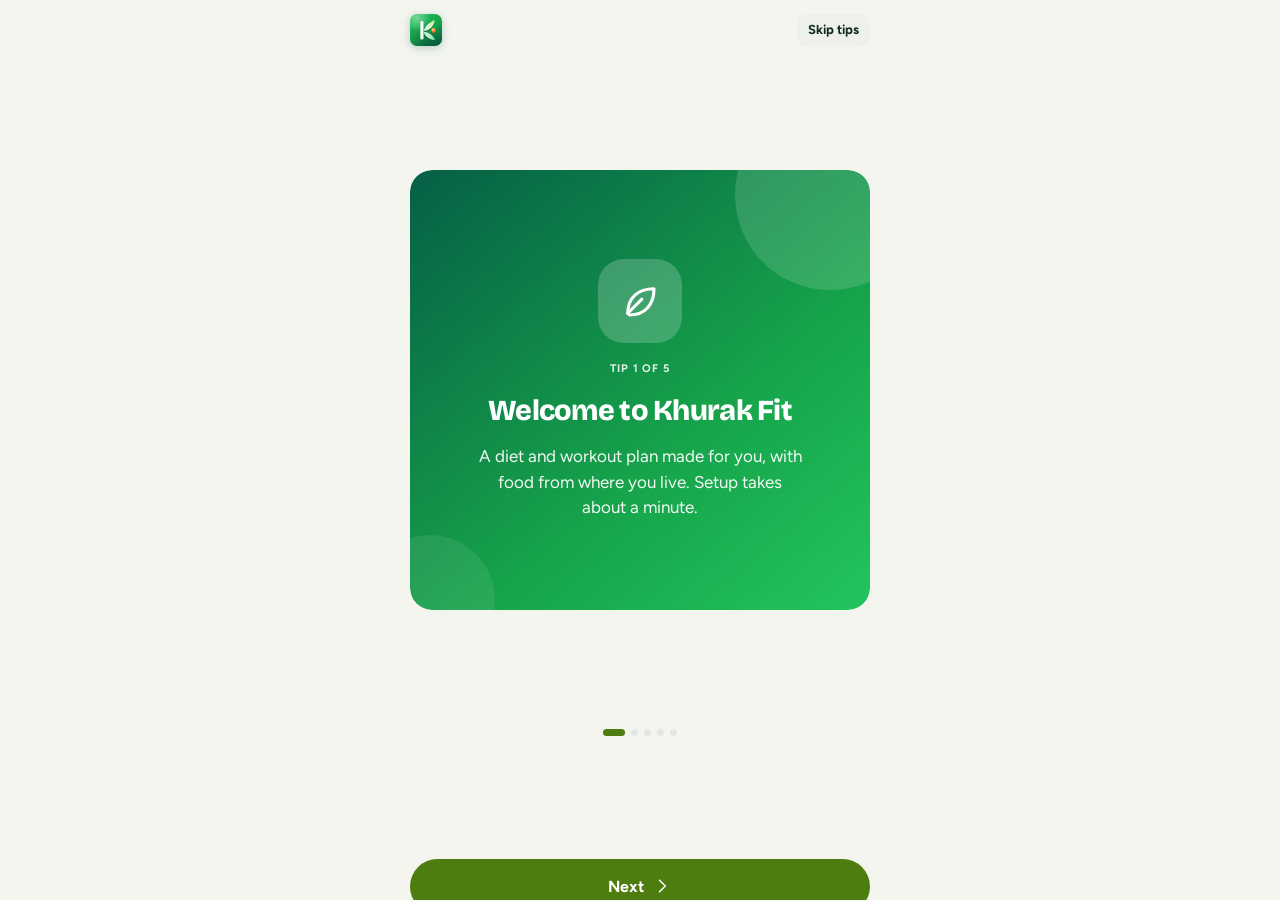
==== commit 3d801152: "Website: web app 1.18.0 Co-Authored-By: Claude Opus 5.5 <noreply@anthropic.com> Claude-Session: http" ====
--- a/app/index.html
+++ b/app/index.html
@@ -646,6 +646,64 @@
 .msec>.row.between h2{font-size:20px;font-weight:800;letter-spacing:-.02em}
 .tt-steps{--tc:#22C55E;--tb:#E3F6E7}.tt-cal{--tc:#F97316;--tb:#FFEDE0}.tt-water{--tc:#0EA5E9;--tb:#E0F2FE}
 details.more>summary{border-radius:var(--r);box-shadow:var(--shadow)}
+/* 1.18 look */
+nav.tabs{left:50%!important;right:auto!important;transform:translateX(-50%);bottom:calc(12px + env(safe-area-inset-bottom,0px))!important;width:min(392px,calc(100% - 20px));background:#16180f!important;border:1px solid rgba(255,255,255,.08)!important;border-radius:999px!important;padding:7px!important;box-shadow:0 16px 40px rgba(0,0,0,.45),inset 0 1px 0 rgba(255,255,255,.05)!important}
+nav.tabs .in{display:flex!important;justify-content:space-between;gap:4px;max-width:none!important}
+nav.tabs button{position:relative;width:50px;height:50px;flex:0 0 50px;border-radius:50%!important;background:linear-gradient(180deg,#30342a,#22251c)!important;color:#dfe3d3!important;padding:0!important;justify-content:center!important;font-size:0!important;gap:0!important;box-shadow:inset 0 1px 0 rgba(255,255,255,.07),0 2px 6px rgba(0,0,0,.35)}
+nav.tabs button .i{width:23px!important;height:23px!important}
+nav.tabs button .tl{position:absolute;width:1px;height:1px;overflow:hidden;clip-path:inset(50%)}
+nav.tabs button.on{background:var(--nav-on)!important;color:#12150a!important;box-shadow:0 0 0 4px color-mix(in srgb,var(--nav-on) 28%,transparent),0 8px 22px color-mix(in srgb,var(--nav-on) 40%,transparent)!important}
+nav.tabs button.on::after{display:none!important}
+#main{padding-bottom:calc(100px + env(safe-area-inset-bottom,0px))!important}
+.hseg{margin-top:2px}
+.drings{display:grid;grid-template-columns:repeat(7,1fr);gap:6px}
+.dr{display:flex;flex-direction:column;align-items:center;gap:2px;padding:8px 0 9px;border-radius:999px;background:var(--surface);border:1px solid var(--line);position:relative}
+.dr svg{width:40px;height:40px}.dr b{position:absolute;top:19px;font-size:10px;font-weight:800}
+.dr span{font-size:11px;font-weight:700;color:var(--muted);margin-top:2px}.dr i{font-style:normal;font-size:11px;font-weight:800}
+.dr.on{border-color:var(--ring);box-shadow:0 0 0 2px color-mix(in srgb,var(--ring) 30%,transparent)}.dr.fut{opacity:.45}
+.rt{fill:none;stroke:color-mix(in srgb,var(--fg) 12%,transparent)}.rp{fill:none;stroke:var(--ring);stroke-linecap:round}
+.ringcard{align-items:center;gap:14px}
+.bigring{border:0;background:none;position:relative;width:190px;height:190px;padding:0;color:inherit}
+.bigring svg{width:100%;height:100%;filter:drop-shadow(0 0 14px color-mix(in srgb,var(--ring) 35%,transparent))}
+.bigring .rc{position:absolute;inset:0;display:flex;flex-direction:column;align-items:center;justify-content:center;gap:2px}
+.bigring .rc .i{width:24px;height:24px;color:#F97316}.bigring .rc b{font-size:34px;font-weight:900;color:var(--ring);line-height:1}.bigring .rc small{font-size:13px;color:var(--muted);font-weight:700}
+.r3{display:grid;grid-template-columns:repeat(3,1fr);width:100%;border-top:1px solid var(--line);padding-top:12px}
+.r3>*{display:flex;flex-direction:column;align-items:center;gap:3px;border:0;background:none;color:inherit;padding:0 4px;font:inherit}
+.r3>*+*{border-inline-start:1px solid var(--line)}
+.r3 .i{width:22px;height:22px}.r3>:nth-child(1) .i{color:#F97316}.r3>:nth-child(2) .i{color:#38BDF8}.r3>:nth-child(3) .i{color:var(--ring)}
+.r3 b{font-size:16px;font-weight:900}.r3 span{font-size:11.5px;color:var(--muted);font-weight:700;text-align:center}
+.actrep{border:1px solid var(--line);text-align:start;color:inherit;font:inherit;gap:12px;cursor:pointer}
+.bars7{flex:1;display:grid;grid-template-columns:repeat(7,1fr);gap:8px;height:96px}
+.bars7 span{display:flex;flex-direction:column;justify-content:flex-end;align-items:center;gap:4px;height:100%}
+.bars7 i{display:block;width:12px;border-radius:999px;background:color-mix(in srgb,var(--ring) 55%,transparent);min-height:0}
+.bars7 .on i{background:var(--ring);box-shadow:0 0 12px color-mix(in srgb,var(--ring) 55%,transparent)}
+.bars7 em{font-style:normal;font-size:10.5px;color:var(--muted);font-weight:700}
+.chg{display:flex;flex-direction:column;align-items:flex-end;gap:2px;padding-bottom:20px}.chg b{font-size:20px;font-weight:900;color:var(--ring)}.chg span{font-size:11.5px;color:var(--muted);font-weight:700}
+.xcats{display:flex;gap:10px;overflow-x:auto;padding:2px 2px 6px;scrollbar-width:none}.xcats::-webkit-scrollbar{display:none}
+.xcats button{flex:0 0 auto;min-width:74px;display:flex;flex-direction:column;align-items:center;gap:6px;padding:10px 10px 9px;border-radius:18px;border:1px solid var(--line);background:var(--surface);color:inherit;font:700 12px/1.1 inherit}
+.xcats .xci{width:40px;height:40px;border-radius:50%;display:grid;place-items:center;background:color-mix(in srgb,var(--ring) 14%,transparent);color:var(--ring)}
+.xcats .xci .i{width:22px;height:22px}
+.xcats button.on{border-color:var(--ring);background:color-mix(in srgb,var(--ring) 14%,var(--surface))}.xcats button.on .xci{background:var(--nav-on);color:#12150a}
+.xgrid{display:grid;grid-template-columns:1fr 1fr;gap:10px}
+.xcard{border-radius:20px;border:1px solid var(--line);background:var(--surface);overflow:hidden;display:flex;flex-direction:column}
+.xcard.like{border-color:var(--ring);box-shadow:0 0 0 2px color-mix(in srgb,var(--ring) 25%,transparent)}.xcard.hard{opacity:.8}
+.xfig{position:relative;aspect-ratio:1/1;background:#0d0f0a}.xfig img,.xfig canvas{width:100%;height:100%;object-fit:cover;display:block}
+.xswap{position:absolute;left:6px;right:6px;bottom:6px;display:flex;gap:4px;align-items:center;font-size:10.5px;font-weight:800;color:#12150a;background:var(--nav-on);border-radius:999px;padding:4px 8px}.xswap .i{width:13px;height:13px}
+.xinfo{padding:9px 10px 10px;display:flex;flex-direction:column;gap:3px}.xinfo b{font-size:14px;line-height:1.2}
+.xbtns{display:grid;grid-template-columns:1fr 1fr;gap:6px;margin-top:6px}
+.xbtns button{display:flex;align-items:center;justify-content:center;gap:4px;padding:7px 4px;border-radius:999px;border:1px solid var(--line);background:none;color:inherit;font:800 11.5px inherit}
+.xbtns .i{width:14px;height:14px}
+.xbtns .xl.on{background:var(--nav-on);border-color:transparent;color:#12150a}.xbtns .xh.on{background:#F97316;border-color:transparent;color:#fff}
+button.ex .xth{position:relative;width:54px;height:54px;flex:0 0 54px;border-radius:14px;overflow:hidden;background:#0d0f0a}
+button.ex .xth img,button.ex .xth canvas{width:100%;height:100%;object-fit:cover}
+button.ex .xth .xok{position:absolute;inset:0;display:grid;place-items:center;background:color-mix(in srgb,var(--nav-on) 70%,transparent);color:#12150a;font-style:normal}
+button.ex .xgo{width:34px;height:34px;flex:0 0 34px;border-radius:50%;display:grid;place-items:center;background:var(--nav-on);color:#12150a}
+button.ex .xgo .i{width:16px;height:16px}
+.xbtns button{white-space:nowrap;padding:8px 2px;gap:3px;font-size:11px}.xbtns .i{width:12px;height:12px}
+.hseg button.on{background:var(--nav-on)!important;color:#12150a!important}
+
+.xstat{display:flex;gap:14px;flex-wrap:wrap}.xstat span{display:inline-flex;align-items:center;gap:5px}.xstat .i{width:15px;height:15px}
+button.ex{gap:12px}
 </style>
 
 <div class="app" id="app">
@@ -1595,9 +1653,10 @@
  </div>
  ${rest?"":`<div class="card" style="gap:0"><div class="row between" style="padding-bottom:4px"><h3>Today's moves</h3><span class="small muted">Tap to preview</span></div>
  ${pl.list.map(([id,m],i)=>{const e=EX[id];return `<button class="ex ${done(i)?"done":""} ${i===sel?"sel":""}" data-pex="${i}">
-  <span class="tile">${done(i)?ic("check"):`<span class="num" style="font-size:13px">${m}${e.sets?"×":"m"}</span>`}</span>
+  <span class="xth">${anatEl(id,'loading="lazy"')}${done(i)?`<i class="xok">${ic("check")}</i>`:""}</span>
   <span class="grow"><h3>${e.n}</h3><span class="cue">${musOf(id)[0].filter(x=>x!=="heart").map(x=>MNAME[x].split(" (")[0]).join(", ")||"Cardio"} · ${e.cont?`${m} min`:e.sets?`${m} sets × ${e.reps}`:`${m} rounds`}</span></span>${ic("right")}
  </button>`}).join("")}</div>`}
+ ${(S.profile.train||"home")!=="gym"?`<div class="sech"><h2>Choose your exercises</h2></div><p class="small muted" style="margin-top:-6px">Like the moves you enjoy. Mark moves that are too hard and we'll swap them for easier ones.</p>${movesPicker(false)}`:""}
  <div class="row between" style="margin-top:4px"><h2>Your 28-day plan</h2><div class="seg" style="flex:0 0 auto">${Object.entries(TRAIN).map(([k,v])=>`<button class="${tr===k?"on":""}" data-pset="train" data-v="${k}" aria-label="${v[0]}">${ic(v[1])}</button>`).join("")}</div></div>
  <p class="small muted" style="margin-top:-6px">Week 1 is easy, week 2 is medium, then it gets harder. Tap any day to see it.</p>
  ${[0,1,2,3].map(weekCard).join("")}
@@ -2349,7 +2408,7 @@
  const pt=pointsToday(),tot=totalPts(),lv=lvlOf(tot),sk=streak(),g=goalInfo(),rec=recovery(),chs=challengesToday();
  const mac=(n,g,col)=>`<div><span class="muted">${n}</span><b class="num">${g} g</b><div class="bar"><i style="width:${Math.min(100,e/c.target*100)}%;background:${col}"></i></div></div>`;
  return `<section class="screen">
- <div class="row" style="gap:12px;align-items:center"><button class="avatarbtn sm" data-go="me" aria-label="Your profile">${avatar(44)}</button><div class="grow"><div class="lbl">${greet()}, ${esc(S.profile.name||"friend")}</div><h1>${left>=0?`<span class="num" data-tw="left" data-v="${left}">${left}</span> kcal left today`:`<span class="num" data-tw="over" data-v="${-left}">${-left}</span> kcal over today`}</h1></div></div>
+ <div class="row" style="gap:12px;align-items:center"><button class="avatarbtn sm" data-go="me" aria-label="Your profile">${avatar(44)}</button><div class="grow"><h1 style="font-size:24px">${greet()}, ${esc(S.profile.name||"friend")}</h1><div class="small muted">${left>=0?`<span class="num">${left}</span> kcal left today`:`<span class="num">${-left}</span> kcal over today`} · Stay consistent 💪</div></div></div>
  ${todayTiles()}
  ${dietWaiting()?dietStartCard():homeMeals()+homeNext()}
  ${fastT()!=="none"?fastCard():""}
@@ -2581,7 +2640,7 @@
  $("#app").hidden=false;$("#nav").hidden=false;$("#wiz").hidden=true;
  const v={home:vHome,diet:vDiet,workout:vWorkout,coach:vCoach,grocery:vGrocery,me:vMe,remind:vReminders,progress:vProgress}[tab]();
  $("#main").innerHTML=v;wireSwiper();animateIn();loadPhotos($("#main"));
- $("#tabs").innerHTML=TABS.map(([id,l,i])=>`<button class="${tab===id||((tab==="remind"&&id==="me")||(tab==="progress"&&id==="home"))?"on":""}" data-tab="${id}">${ic(i)}${l}</button>`).join("");
+ $("#tabs").innerHTML=TABS.map(([id,l,i])=>`<button class="${tab===id||((tab==="remind"&&id==="me")||(tab==="progress"&&id==="home"))?"on":""}" data-tab="${id}" aria-label="${l}" title="${l}">${ic(i)}<span class="tl">${l}</span></button>`).join("");
  const miss=shopping(2).some(r=>r.miss>0);
  $("#bellBtn").innerHTML=ic("bell")+(miss?`<span class="dot"></span>`:"");
  save();checkWins();
@@ -2614,6 +2673,7 @@
   <div class="small muted">${cc[0]===DETECTED&&cc[0]!=="XX"?"Detected from your device. Change it if it's wrong.":"Meals, tips and units follow this choice."}</div></div>
   <div class="lbl">Food style</div><p class="small muted" style="margin-top:-4px">Pick the food you usually eat at home. Meals and shopping use it. You can change it later.</p>
   <div class="opts two">${Object.entries(CUISINE).map(([key,v])=>opt(p.cuisine===key,`data-wset="cuisine" data-v="${key}"`,"diet",v.n+(key===cc[2]?` <span class="rec">· local</span>`:""),v.d)).join("")}</div>`}
+ else if(k==="moves"){cta="Continue";body=movesPicker(true)}
  else if(k==="fitness"){body=`<div><div class="lbl">Fitness</div><h1>How fit are you right now?</h1></div>
   <div class="opts">${Object.entries(FIT).map(([key,v])=>opt(fitOf()===key,`data-wset="fit" data-v="${key}"`,v[1],v[0],v[2])).join("")}</div>
   <p class="small muted">Not sure? Choose "Just starting". The plan gets harder every week, and you can change this any time on the Me page.</p>`}
@@ -3139,7 +3199,7 @@
 let SCANSTAY=false;
 
 /* ================= MEAL MENUS WITH PICTURES, PROFILE PHOTO ================= */
-const APP_VERSION="1.17.1 · 21 Nov 2026";
+const APP_VERSION="1.18.0 · 28 Nov 2026";
 const FOOD_WIKI=[[/besan chilla/,"Chilla_(food)"],[/egg roll/,"Kati_roll"],[/omelette/,"Omelette"],[/shakshuka/,"Shakshouka"],[/bhurji|scrambled/,"Scrambled_eggs"],[/tea egg/,"Tea_egg"],[/egg custard/,"Chinese_steamed_eggs"],[/boiled egg|eggs?$|^\d? ?boiled/,"Boiled_egg"],
  [/roti|chapati/,"Chapati"],[/naan/,"Naan"],[/paratha/,"Paratha"],[/pita|khubz/,"Pita"],[/arepa/,"Arepa"],[/tortilla|taco/,"Taco"],[/bun/,"Mantou"],[/toast|bread/,"Whole_wheat_bread"],
  [/daliya/,"Dalia_(food)"],[/overnight oats|oats|porridge \(uji|uji/,"Porridge"],[/congee|bubur/,"Congee"],[/pap|ogi/,"Ogi_(food)"],
@@ -3529,18 +3589,21 @@
 }
 function aiNote(){
  if(KF_AI.url&&photosOK())return S.acct&&S.acct.verified?"":"Sign in with your email (just below) to unlock the full AI coach and AI photo scan.";
- return NATIVE?"The full AI coach is coming soon. To count a meal from a photo, use the calculator on Home.":"The full AI coach works when this app is opened inside Claude.";
+ return NATIVE?"To count a meal from a photo, use the calculator on Home.":"The full AI coach works when this app is opened inside Claude.";
 }
 
 
 /* ================= v1.8: LANGUAGES (English, Urdu, Arabic, Hindi) ================= */
 const LANGS={en:"English",ur:"اردو",ar:"العربية",hi:"हिन्दी"};
 const RTL_LANGS=["ur","ar"];
-const I18N={"ur":{"# Oct #":"# اکتوبر #","# October":"# اکتوبر","# active":"# فعال","# almonds":"# بادام","# apple":"# سیب","# apple or pear":"# سیب یا ناشپاتی","# banana":"# کیلا","# besan chilla":"# بیسن چِلّا","# boiled egg":"# اُبلا انڈا","# boiled eggs":"# اُبلے انڈے","# cm":"# سینٹی میٹر","# corn tortilla":"# مکئی ٹارٹیلا","# dates":"# کھجوریں","# days":"# دن","# days a week, Sunday is rest":"ہفتے میں # دن، اتوار آرام","# g protein goal":"# گرام پروٹین کا ہدف","# glasses":"# گلاس","# glasses on # days":"# دن میں # گلاس","# grilled fish tacos":"# گرلڈ مچھلی ٹاکوز","# in stock":"# اسٹاک میں","# items missing":"# چیزیں کم ہیں","# kcal":"# کیلوریز","# kcal / cup":"# کیلوریز / کپ","# kcal / plate":"# کیلوریز / پلیٹ","# kcal and # g protein a day":"روزانہ # کیلوریز اور # گرام پروٹین","# kcal and # g protein a day for a healthy pregnancy":"صحت مند حمل کے لیے روزانہ # کیلوریز اور # گرام پروٹین","# kg":"# کلو","# kg left":"# کلو باقی","# kg to go":"# کلو باقی ہیں","# km":"# کلومیٹر","# min":"# منٹ","# ml":"# ملی لیٹر","# more points for a streak day":"اسٹریک دن کے لیے # مزید پوائنٹس","# more questions":"# مزید سوالات","# moves":"# ورزشیں","# person":"# افراد","# points":"# پوائنٹس","# pts":"# پوائنٹس","# rounds":"# راؤنڈ","# scrambled eggs":"# انڈوں کی بھُرجی","# slice brown bread":"براؤن بریڈ کا # سلائس","# slice whole-grain bread":"ہول گرین بریڈ کا # سلائس","# slice whole-grain toast":"ہول گرین ٹوسٹ کا # سلائس","# slices":"# سلائس","# steps in a day":"ایک دن میں # قدم","# tbsp":"# کھانے کا چمچ","# to Mover":"Mover تک #","# to buy":"# خریدنا ہے","# total":"# کل","# week":"# ہفتہ","# weeks":"# ہفتے","# whole-wheat pita":"# گندم کی پیٹا روٹی","# whole-wheat roti":"# گندم کی روٹی","# wk":"# ہفتے","# years":"# سال","#% done":"#% مکمل","#-day streak":"#-دن کی اسٹریک","#-egg vegetable omelette":"#-انڈوں کا سبزی والا آملیٹ","#/# done":"#/# مکمل","#D chart of goals achieved over the last # days":"پچھلے # دنوں کے حاصل کردہ اہداف کا #D چارٹ","#D chart of this week's goals":"اس ہفتے کے اہداف کا #D چارٹ","#D home, gym & gentle workouts":"#D گھر، جم اور ہلکی ورزشیں","#K club":"#K کلب","#nd trimester":"#ویں سہ ماہی","#rd trimester":"#ویں سہ ماہی","#st trimester":"#ویں سہ ماہی","#–# L of water a day, more on training days":"روزانہ #–# لیٹر پانی، ورزش کے دن زیادہ","#–# glasses of water a day":"روزانہ #–# گلاس پانی","#–# h sleep on # days":"# دن #–# گھنٹے نیند","+ # rest":"+ # آرام","+# each":"+# ہر ایک","A #-minute walk after each meal":"ہر کھانے کے بعد #-منٹ کی سیر","A #-step guide":"#-مرحلوں کی رہنمائی","A diet and workout plan made for you, with food from where you live. Setup takes about a minute.":"آپ کے لیے بنایا گیا ڈائٹ اور ورزش کا پلان، آپ کے علاقے کے کھانوں کے ساتھ۔ سیٹ اپ میں تقریباً ایک منٹ لگتا ہے۔","A moving coach, music and voice guide you":"چلتا پھرتا کوچ، موسیقی اور آواز آپ کی رہنمائی کرتے ہیں","A score for how ready your body is to train today. It comes from last night's sleep, yesterday's water and whether you finished yesterday's workout. # or more: push hard. Under #: take it easy.":"یہ اسکور بتاتا ہے کہ آج آپ کا جسم ورزش کے لیے کتنا تیار ہے۔ یہ پچھلی رات کی نیند، کل کے پانی اور کل کی ورزش مکمل کرنے سے بنتا ہے۔ # یا زیادہ: زور لگائیں۔ # سے کم: آرام سے۔","A short daily workout with a moving coach.":"چلتے پھرتے کوچ کے ساتھ روزانہ مختصر ورزش۔","A streak day needs #+ points. #+ is a great day.":"اسٹریک دن کے لیے #+ پوائنٹس چاہئیں۔ #+ بہترین دن ہے۔","A very salty sehri, which makes you thirsty":"بہت نمکین سحری، جس سے پیاس لگتی ہے","AI coach & meal photo scan":"AI کوچ اور کھانے کی تصویر اسکین","AI coach & photo scan":"AI کوچ اور تصویر اسکین","AI personal trainer & nutritionist":"AI پرسنل ٹرینر اور غذائی ماہر","About # minutes a day":"روزانہ تقریباً # منٹ","About you":"آپ کے بارے میں","Above the healthy range":"صحت مند حد سے زیادہ","Abs & core":"پیٹ اور کور","Abs & core, Shoulders":"پیٹ اور کور، کندھے","Accent color":"رنگ","Account & backup":"اکاؤنٹ اور بیک اپ","Account and backup":"اکاؤنٹ اور بیک اپ","Active":"فعال","Activity":"سرگرمی","Add":"شامل کریں","Add healthy size if you are underweight":"اگر وزن کم ہے تو صحت مند مقدار بڑھائیں","Add photo":"تصویر شامل کریں","Add protein to your breakfast":"ناشتے میں پروٹین شامل کریں","Add “{x}” with my own calories":"“{x}” اپنی کیلوریز کے ساتھ شامل کریں","Adult":"بالغ","African":"افریقی","After-iftar snack":"افطار کے بعد کا اسنیک","Age":"عمر","Almonds":"بادام","Already in your kitchen":"پہلے سے آپ کے کچن میں","Alternating lunges":"باری باری لنجز","Answer a few questions and we'll build your diet plan, home workouts, grocery list and reminders. Takes about a minute.":"چند سوالوں کے جواب دیں اور ہم آپ کا ڈائٹ پلان، گھریلو ورزش، سودا سلف کی فہرست اور یاد دہانیاں بنا دیں گے۔ تقریباً ایک منٹ لگتا ہے۔","Anything we should plan around?":"کیا کوئی بات ہے جس کا خیال رکھنا ہے؟","Apple":"سیب","Apple with # tbsp peanut butter":"سیب کے ساتھ # چمچ پینٹ بٹر","Apple with peanut butter":"سیب اور پینٹ بٹر","Apples":"سیب","Apr":"اپریل","April":"اپریل","Are you married?":"کیا آپ شادی شدہ ہیں؟","Argentina":"ارجنٹینا","Arms":"بازو","Arms, chest & back":"بازو، سینہ اور کمر","Around March # #":"تقریباً # مارچ #","Ask a quick question":"جلدی سے کچھ پوچھیں","Ask the guest coach":"مہمان کوچ سے پوچھیں","Asthma":"دمہ","At a safe pace of about # kg a week.":"تقریباً # کلو فی ہفتہ کی محفوظ رفتار سے۔","At least # characters":"کم از کم # حروف","Ate something else?":"کچھ اور کھا لیا؟","Aug":"اگست","August":"اگست","Australia":"آسٹریلیا","Auto":"خودکار","Auto count":"خودکار گنتی","Auto counting is on. It starts as soon as your phone shares motion data.":"خودکار گنتی چالو ہے۔ جیسے ہی فون حرکت کا ڈیٹا دے گا، گنتی شروع ہو جائے گی۔","Automatic counting works when your browser shares the motion sensor and the app is open. If it's blocked, copy today's total from your phone's health app or use the walk timer. The installed app counts in the background.":"خودکار گنتی تب کام کرتی ہے جب براؤزر موشن سینسر شیئر کرے اور ایپ کھلی ہو۔ اگر بند ہو تو آج کے قدم فون کی ہیلتھ ایپ سے لکھ دیں یا واک ٹائمر استعمال کریں۔ انسٹال ایپ پس منظر میں گنتی کرتی ہے۔","Automatic food recognition will come with the AI coach in a later version.":"کھانے کی خودکار پہچان بعد کے ورژن میں AI کوچ کے ساتھ آئے گی۔","Automatic step counting":"خودکار قدموں کی گنتی","Average":"درمیانہ","Avg / day":"اوسط / دن","Avocado":"ایووکاڈو","Avocado slices":"ایووکاڈو کے ٹکڑے","Avocados":"ایووکاڈو","Avoid":"پرہیز کریں","Back":"واپس","Back up your data":"اپنا ڈیٹا محفوظ کریں","Backup file":"بیک اپ فائل","Badges":"بیجز","Bahrain":"بحرین","Baked akara (bean fritters), #":"بیکڈ اکارا (لوبیا پکوڑے)، #","Baked salmon, # g":"بیکڈ سالمن، # گرام","Balance and leg-strength work # times a week":"ہفتے میں # بار توازن اور ٹانگوں کی مضبوطی کی ورزش","Banana":"کیلا","Bananas":"کیلے","Bangladesh":"بنگلہ دیش","Barbell or goblet squat":"باربیل یا گوبلٹ اسکواٹ","Based on your age, weight and body shape":"آپ کی عمر، وزن اور جسمانی ساخت کے مطابق","Basic tips only, not medical advice.":"صرف بنیادی مشورے، طبی مشورہ نہیں۔","Bean & vegetable chili":"لوبیا اور سبزی کا چِلی","Bean stew, light oil":"لوبیا کا سالن، کم تیل","Beans, millet, fish, greens":"لوبیا، باجرا، مچھلی، ساگ","Beans, rice, tortillas, salsa":"لوبیا، چاول، ٹارٹیلا، سالسا","Beef or mutton curry":"گائے یا بکرے کا سالن","Belly fat":"پیٹ کی چربی","Bench press":"بینچ پریس","Bent-over row":"جھک کر رو","Berries":"بیریز","Besan (gram flour)":"بیسن","Best day":"بہترین دن","Best steps":"سب سے زیادہ قدم","Bibimbap, light oil":"بی بیمباپ، کم تیل","Biceps curl":"بائسپس کرل","Big rice platters (kabsa, mandi) and sweets like kunafa":"چاول کی بڑی پلیٹیں (کبسہ، مندی) اور کنافہ جیسی مٹھائیاں","Bigger words and buttons":"بڑے الفاظ اور بٹن","Biscuits / cookies":"بسکٹ / کوکیز","Black bean dip & veg":"کالے لوبیا کا ڈِپ اور سبزی","Black bean soup":"کالے لوبیا کا سوپ","Black beans, cooked":"کالا لوبیا، پکا ہوا","Blood pressure":"بلڈ پریشر","Body":"جسم","Body & goal":"جسم اور ہدف","Body in one line; knees down is fine":"جسم ایک سیدھ میں؛ گھٹنے نیچے رکھ سکتے ہیں","Body shape":"جسمانی ساخت","Bodyweight squats":"باڈی ویٹ اسکواٹس","Boiled egg & carrots":"اُبلا انڈا اور گاجر","Boiled peanuts, # g":"اُبلی مونگ پھلی، # گرام","Boiled plantain or sweet potato":"اُبلا کیلا (پلانٹین) یا شکرقندی","Boiled sweet potato, # g":"اُبلی شکرقندی، # گرام","Bone, balance and joint-friendly choices":"ہڈیوں، توازن اور جوڑوں کے لیے بہتر انتخاب","Brace your core, press straight overhead":"پیٹ سخت رکھیں، سیدھا اوپر دبائیں","Brazil":"برازیل","Break the fast with protein and vegetables, not sweets":"روزہ پروٹین اور سبزی سے کھولیں، مٹھائی سے نہیں","Break the fast with water and something light":"روزہ پانی اور ہلکی چیز سے کھولیں","Breakfast":"ناشتہ","Breastfeeding":"دودھ پلانے کا دور","Brisk":"تیز","Brisk march in place":"ایک جگہ تیز مارچ","Brisk pace, don't hold the rails":"تیز رفتار، ہینڈل نہ پکڑیں","Brown bread":"براؤن بریڈ","Brown rice":"براؤن چاول","Build muscle":"پٹھے بنائیں","Bulgur / freekeh":"بلغور / فریکہ","Burger":"برگر","Burn / day":"خرچ / دن","Burn fat at a safe pace":"محفوظ رفتار سے چربی کم کریں","Burned":"خرچ ہوئیں","Burpees":"برپیز","Buy: {x}":"خریدیں: {x}","Cake":"کیک","Calcium":"کیلشیم","Calf raises":"ایڑیاں اٹھانا","Calorie calculator":"کیلوری کیلکولیٹر","Calorie needs drop a little each decade, and we adjust your food advice by age.":"ہر دہائی میں کیلوریز کی ضرورت تھوڑی کم ہوتی ہے، اس لیے ہم عمر کے مطابق مشورہ بدلتے ہیں۔","Calories":"کیلوریز","Calories chart":"کیلوریز کا چارٹ","Calories eaten":"کھائی گئی کیلوریز","Calves":"پنڈلیاں","Calves, Shoulders":"پنڈلیاں، کندھے","Canada":"کینیڈا","Cappuccino":"کیپوچینو","Carbs":"کاربز","Carbs + protein #–# hours before the gym":"جم سے #–# گھنٹے پہلے کاربز + پروٹین","Cardio":"کارڈیو","Cardio & core":"کارڈیو اور کور","Carrot & cucumber sticks":"گاجر اور کھیرے کی ڈنڈیاں","Century day":"سنچری دن","Chair dips":"کرسی ڈِپس","Chair squats":"کرسی اسکواٹس","Challenges":"چیلنجز","Chana chaat, # cup":"چنا چاٹ، # کپ","Change theme":"تھیم بدلیں","Change your photo":"اپنی تصویر بدلیں","Chat":"چیٹ","Cheddar cheese":"چیڈر پنیر","Cheese (feta, white)":"پنیر (فیٹا، سفید)","Chest up, sit between your heels":"سینہ اوپر، ایڑیوں کے بیچ بیٹھیں","Chest, arms & shoulders":"سینہ، بازو اور کندھے","Chia seeds":"چیا کے بیج","Chicken":"چکن","Chicken & vegetable freekeh":"چکن اور سبزی فریکہ","Chicken & vegetable soup":"چکن اور سبزی کا سوپ","Chicken & vegetable stew":"چکن اور سبزی کا اسٹو","Chicken & vegetable stir-fry":"چکن اور سبزی اسٹر فرائی","Chicken biryani":"چکن بریانی","Chicken breast":"چکن بریسٹ","Chicken breast, cooked":"چکن بریسٹ، پکا ہوا","Chicken curry":"چکن سالن","Chicken curry / salan":"چکن کری / سالن","Chicken fajita bowl, no sour cream":"چکن فاہیٹا باؤل، بغیر کریم","Chicken rice porridge (bubur)":"چکن چاول کا دلیہ (بُبور)","Chicken salan, less oil":"چکن سالن، کم تیل","Chicken satay, # sticks, light sauce":"چکن ساتے، # سیخیں، ہلکی چٹنی","Chicken shawarma plate, no sauce":"چکن شوارما پلیٹ، بغیر ساس","Chicken stir-fry":"چکن اسٹر فرائی","Chicken teriyaki, light sauce":"چکن تیریاکی، ہلکی ساس","Chicken tikka":"چکن تکہ","Chicken whole-wheat wrap":"چکن گندم کا ریپ","Chicken, boneless":"چکن، بغیر ہڈی","Chicken, fish, meat":"چکن، مچھلی، گوشت","Chickpeas / chana, cooked":"چنے، پکے ہوئے","Chile":"چلی","China":"چین","Chocolate bar":"چاکلیٹ بار","Close":"بند کریں","Close workout":"ورزش بند کریں","Coach":"کوچ","Coffee, black":"کافی، بغیر دودھ","Cola / soft drink":"کولا / سافٹ ڈرنک","Cold drinks and packed juices":"ٹھنڈے مشروبات اور ڈبے والے جوس","Colombia":"کولمبیا","Continue":"جاری رکھیں","Cooking oil":"کھانے کا تیل","Corn tortilla":"مکئی ٹارٹیلا","Cornflakes":"کارن فلیکس","Count any food, or your daily needs":"کوئی بھی کھانا گنیں، یا اپنی روزانہ ضرورت","Count automatically with phone sensor":"فون سینسر سے خودکار گنتی","Count calories in seconds":"سیکنڈوں میں کیلوریز گنیں","Country":"ملک","Create account":"اکاؤنٹ بنائیں","Create your account":"اپنا اکاؤنٹ بنائیں","Cucumber & onion":"کھیرا اور پیاز","Cucumber & tomato":"کھیرا اور ٹماٹر","Cucumber salad":"کھیرے کا سلاد","Cucumber sticks":"کھیرے کی ڈنڈیاں","Cucumbers":"کھیرے","Daal":"دال","Daal (masoor/moong)":"دال (مسور/مونگ)","Daal / lentil curry":"دال","Daal masoor, # cup":"دال مسور، # کپ","Daal, chana and dahi as everyday protein":"روزمرہ پروٹین کے لیے دال، چنے اور دہی","Dahi (yogurt)":"دہی","Daily goal #":"روزانہ ہدف #","Daily life":"روزمرہ زندگی","Daily schedule":"روزانہ شیڈول","Dairy":"دودھ کی چیزیں","Daliya (broken wheat)":"دلیہ (ٹوٹی گندم)","Daliya with milk":"دودھ والا دلیہ","Dark":"ڈارک","Dates":"کھجوریں","Day":"دن","Day #":"دن #","Day # of #":"دن # از #","Day #: {x}":"دن #: {x}","Days":"دن","Days tracked":"ریکارڈ شدہ دن","Deadlift":"ڈیڈ لفٹ","Dec":"دسمبر","December":"دسمبر","Deep-fried snacks right when you break the fast":"روزہ کھولتے ہی تلی ہوئی چیزیں","Desi ghee":"دیسی گھی","Desk job, little walking":"دفتری کام، کم چلنا","Dhal curry, ½ cup":"دال کا سالن، آدھا کپ","Diabetes":"ذیابیطس","Diabetes / prediabetes":"ذیابیطس / پری ذیابیطس","Diabetes / prediabetes, High blood pressure, Pregnant":"ذیابیطس / پری ذیابیطس، ہائی بلڈ پریشر، حاملہ","Diabetes / prediabetes, High blood pressure: calories, food warnings and exercises adjusted":"ذیابیطس / پری ذیابیطس، ہائی بلڈ پریشر: کیلوریز، کھانے کی وارننگز اور ورزشیں بدل دی گئیں","Diet":"ڈائٹ","Diet plan":"ڈائٹ پلان","Dieting or skipping meals can affect the baby's growth. We removed calorie cuts, high-impact moves and lying-flat exercises. Check with your doctor or midwife.":"ڈائٹنگ یا کھانا چھوڑنا بچے کی نشوونما پر اثر ڈال سکتا ہے۔ ہم نے کیلوری کی کمی، زوردار ورزشیں اور سیدھا لیٹ کر ورزشیں ہٹا دی ہیں۔ اپنے ڈاکٹر یا دائی سے مشورہ کریں۔","Dinner":"رات کا کھانا","Distance":"فاصلہ","Don't count the days. Make the days count.":"دن نہ گنیں، دنوں کو قیمتی بنائیں۔","Doodh pati, half sugar":"دودھ پتی، آدھی چینی","Drink a glass of water before each meal":"ہر کھانے سے پہلے ایک گلاس پانی","Drink water":"پانی پئیں","Each bar shows how much of that day's goal you reached. Full height means goal hit.":"ہر بار دکھاتی ہے کہ اس دن کا کتنا ہدف پورا ہوا۔ پوری اونچائی کا مطلب ہدف مکمل۔","Each week gets a little harder. Tap any day to see it.":"ہر ہفتہ تھوڑا مشکل ہوتا ہے۔ کوئی بھی دن دیکھنے کے لیے ٹیپ کریں۔","East Asian":"مشرقی ایشیائی","East Asian food ·":"مشرقی ایشیائی کھانا ·","Easy":"آسان","Eat between #:# and #:#":"#:# سے #:# کے درمیان کھائیں","Eat more":"زیادہ کھائیں","Eat right, train at home, and never miss a step.":"صحیح کھائیں، گھر پر ورزش کریں، اور کوئی قدم نہ چھوڑیں۔","Eat well":"اچھا کھائیں","Eat your iftar":"افطار کریں","Eat your lunch":"دوپہر کا کھانا کھائیں","Eat your plan":"اپنا پلان کھائیں","Eaten":"کھا لیا","Eating out with friends":"دوستوں کے ساتھ باہر کھانا","Edamame, # cup":"ایڈامامے، # کپ","Egg":"انڈا","Egg & vegetable scramble":"انڈا اور سبزی بھُرجی","Egg bhurji, # eggs":"انڈا بھُرجی، # انڈے","Egg roll in whole-wheat roti":"گندم کی روٹی میں انڈا رول","Egg, boiled":"انڈا، اُبلا ہوا","Eggs":"انڈے","Eggs and dairy ok":"انڈے اور دودھ ٹھیک ہیں","Egypt":"مصر","Elbows still, slow on the way down":"کہنیاں ساکن، نیچے آہستہ","Email":"ای میل","Ethiopia":"ایتھوپیا","Evening":"شام","Evening snack":"شام کا اسنیک","Every # hours until # pm":"ہر # گھنٹے، رات # بجے تک","Exercise # of #":"ورزش # از #","Expected":"متوقع","Extra weight around the waist raises blood pressure and blood sugar over time. Following the plan brings both down.":"کمر کے گرد اضافی وزن وقت کے ساتھ بلڈ پریشر اور شوگر بڑھاتا ہے۔ پلان پر عمل دونوں کو کم کرتا ہے۔","Falafel":"فلافل","Fasting":"روزہ","Fat":"چکنائی","Fat burners, steroids and unregulated supplements":"فیٹ برنرز، اسٹیرائڈز اور غیر منظور شدہ سپلیمنٹس","Fattoush salad":"فتوش سلاد","Feb":"فروری","February":"فروری","Feet planted, lower to mid-chest, press up":"پاؤں جمے ہوئے، سینے کے بیچ تک نیچے، پھر اوپر","Female":"خاتون","Feta & vegetable salad":"فیٹا اور سبزی کا سلاد","Feta, # g":"فیٹا، # گرام","Fewer people":"کم افراد","Fewer questions":"کم سوالات","Fibre":"فائبر","Finish a full workout":"پوری ورزش مکمل کریں","First meal":"پہلا کھانا","First sweat":"پہلا پسینہ","Fish":"مچھلی","Fish fillet":"مچھلی کا فِلے","Fish pepper soup":"مچھلی کا مرچوں والا سوپ","Fish, grilled":"مچھلی، گرلڈ","Flat back, push the floor away":"کمر سیدھی، زمین کو دھکیلیں","Flow mode":"فلو موڈ","Folate and iron":"فولیٹ اور آئرن","Food":"کھانا","Food & routine":"کھانا اور معمول","Food detective":"فوڈ جاسوس","Food name":"کھانے کا نام","Food style":"کھانے کا انداز","Food swaps, form tips, motivation":"کھانے کے متبادل، ورزش کے طریقے، حوصلہ افزائی","Food tips for my health condition":"میری بیماری کے لیے کھانے کے مشورے","For #+, beginners or sore joints":"#+ عمر، نئے لوگوں یا جوڑوں کے درد والوں کے لیے","For you or anyone in your family. Nothing here changes your plan unless you save it.":"آپ یا گھر کے کسی بھی فرد کے لیے۔ جب تک محفوظ نہ کریں، آپ کا پلان نہیں بدلے گا۔","Forearm plank":"کہنیوں پر پلانک","Forgot password?":"پاس ورڈ بھول گئے؟","Foul medames, # cup":"فول مدمس، # کپ","France":"فرانس","Free. We email you a link to confirm it's really you. After that, your plan, meals, workouts and progress are backed up automatically.":"مفت۔ ہم آپ کو ای میل پر ایک لنک بھیجیں گے تاکہ تصدیق ہو کہ یہ آپ ہی ہیں۔ اس کے بعد آپ کا پلان، کھانے، ورزشیں اور پیش رفت خود بخود محفوظ ہوتی رہیں گی۔","French fries":"فرنچ فرائز","Fresh fish ceviche":"تازہ مچھلی سیویچے","Fresh fruit, # bowl":"تازہ پھل، # پیالہ","Fresh mango or pawpaw":"تازہ آم یا پپیتا","Fresh papaya or mango":"تازہ پپیتا یا آم","Fri":"جمعہ","Friday":"جمعہ","Fried chicken":"فرائیڈ چکن","Fried parathas, puris and oily curries":"تلے ہوئے پراٹھے، پوریاں اور تیل والے سالن","From last night's sleep, yesterday's water and yesterday's training load.":"پچھلی رات کی نیند، کل کے پانی اور کل کی ورزش سے۔","From your diet plan":"آپ کے ڈائٹ پلان سے","Front knee stays over your ankle":"اگلا گھٹنا ٹخنے کے اوپر رہے","Fruit & vegetables":"پھل اور سبزیاں","Fruit chaat, no syrup":"فروٹ چاٹ، بغیر شربت","Fruit when you want something sweet":"میٹھا کھانے کا دل کرے تو پھل","Fruit with lime & chili":"لیموں اور مرچ والا پھل","Full calories for growth, sport-style training":"نشوونما کے لیے پوری کیلوریز، کھیل جیسی ورزش","Full workouts":"مکمل ورزشیں","Gado-gado, light peanut sauce":"گاڈو گاڈو، ہلکی مونگ پھلی کی چٹنی","Gain weight":"وزن بڑھائیں","General information, not a diagnosis. Your doctor's advice comes first.":"عمومی معلومات، تشخیص نہیں۔ آپ کے ڈاکٹر کا مشورہ پہلے ہے۔","Gentle":"ہلکی","Gentle & low-impact":"ہلکی اور کم دباؤ والی","Germany":"جرمنی","Get started":"شروع کریں","Ghana":"گھانا","Ghee / butter":"گھی / مکھن","Githeri (beans & maize)":"گیتھیری (لوبیا اور مکئی)","Glass of milk":"ایک گلاس دودھ","Glute bridges":"گلوٹ برج","Glutes":"کولہے","Goal":"ہدف","Goal countdown":"ہدف کی الٹی گنتی","Goal, body, food and theme":"ہدف، جسم، کھانا اور تھیم","Goals achieved":"حاصل کردہ اہداف","Good afternoon, {x}":"سہ پہر بخیر، {x}","Grains & bread":"اناج اور روٹی","Grapes":"انگور","Graphite":"گریفائٹ","Greek yogurt, # g":"یونانی دہی، # گرام","Green salad":"ہرا سلاد","Green tea":"سبز چائے","Green tea bags":"سبز چائے کے ٹی بیگ","Grilled chicken salad":"گرلڈ چکن سلاد","Grilled chicken salad bowl":"گرلڈ چکن سلاد باؤل","Grilled chicken tikka, # g":"گرلڈ چکن تکہ، # گرام","Grilled chicken with salad":"گرلڈ چکن اور سلاد","Grilled chicken, # g":"گرلڈ چکن، # گرام","Grilled fish with lemon":"لیموں والی گرلڈ مچھلی","Grilled fish with sambal":"سمبل والی گرلڈ مچھلی","Grilled fish, # g":"گرلڈ مچھلی، # گرام","Grilled lean kofta, # g":"گرلڈ کم چکنائی والے کوفتے، # گرام","Grilled tilapia":"گرلڈ تلاپیا","Grocery list":"سودا سلف کی فہرست","Grocery list for the week":"ہفتے کی سودا سلف فہرست","Grocery list from your plan":"آپ کے پلان سے سودا سلف کی فہرست","Grocery reminder":"سودا سلف کی یاد دہانی","Grocery run":"سودا لینے جانا","Guest coach":"مہمان کوچ","Gulab jamun":"گلاب جامن","Gym":"جم","Gym training":"جم ورزش","Habit builder":"عادت ساز","Haleem":"حلیم","Half your plate vegetables or salad":"آدھی پلیٹ سبزی یا سلاد","Hamstrings, Back & lats":"ران کے پچھلے پٹھے، کمر","Hands on the wall at shoulder height":"ہاتھ دیوار پر کندھے کی اونچائی پر","Health":"صحت","Health check":"صحت کا جائزہ","Health conditions":"صحت کے مسائل","Health score":"صحت اسکور","Heart & lungs":"دل اور پھیپھڑے","Heart condition":"دل کا مسئلہ","Heart, lungs & abs":"دل، پھیپھڑے اور پیٹ","Heavy dinner right before sleep":"سونے سے پہلے بھاری کھانا","Heavy hips":"بھاری کولہے","Heel raises":"ایڑیاں اٹھانا","Height":"قد","Height & weight":"قد اور وزن","Height (cm)":"قد (سینٹی میٹر)","Hi {x}! I'm your guest coach. I can answer common questions about your food, training and habits using your plan. Tap a topic or type a question.":"السلام علیکم {x}! میں آپ کا مہمان کوچ ہوں۔ آپ کے پلان کی مدد سے کھانے، ورزش اور عادتوں کے عام سوالوں کے جواب دیتا ہوں۔ کوئی موضوع چنیں یا سوال لکھیں۔","High blood pressure":"ہائی بلڈ پریشر","High cholesterol":"ہائی کولیسٹرول","High knees":"اونچے گھٹنے","Hinge at the hips, pull elbows to your sides":"کولہوں سے جھکیں، کہنیاں پہلوؤں کی طرف کھینچیں","Hips back, chest up, knees over toes":"کولہے پیچھے، سینہ اوپر، گھٹنے پنجوں کے اوپر","Hips high, lower your head between hands":"کولہے اونچے، سر ہاتھوں کے بیچ نیچے لائیں","Hold a chair for balance":"توازن کے لیے کرسی پکڑیں","Hold a chair, switch legs every 20 seconds":"کرسی پکڑیں، ہر 20 سیکنڈ بعد ٹانگ بدلیں","Hold a strong plank, drive knees in fast":"مضبوط پلانک میں رہیں، گھٹنے تیزی سے اندر لائیں","Home":"ہوم","Home workout":"گھریلو ورزش","Home workouts":"گھریلو ورزشیں","Home workouts, # days a week":"گھریلو ورزشیں، ہفتے میں # دن","Honey":"شہد","Hong Kong":"ہانگ کانگ","Hot climate":"گرم موسم","Hours slept last night":"پچھلی رات کتنے گھنٹے سوئے","How active are you, outside workouts?":"ورزش کے علاوہ آپ کتنے متحرک ہیں؟","How am I doing on my goal?":"میں اپنے ہدف میں کیسا جا رہا ہوں؟","How can I walk more steps?":"میں زیادہ قدم کیسے چلوں؟","How do I sleep better?":"میں بہتر نیند کیسے لوں؟","How many calories do I have left?":"میری کتنی کیلوریز باقی ہیں؟","How much protein do I need?":"مجھے کتنا پروٹین چاہیے؟","How much water should I drink?":"مجھے کتنا پانی پینا چاہیے؟","How old are you?":"آپ کی عمر کتنی ہے؟","How to use the app":"ایپ کیسے استعمال کریں","Huevos rancheros, # eggs":"ہیووس رانچیروس، # انڈے","Hummus":"حمص","Hummus, # tbsp":"حمص، # چمچ","Hummus, grills, pita, salads":"حمص، گرلز، پیٹا، سلاد","Hummus, lentils, grilled meat and fresh salads":"حمص، دالیں، گرلڈ گوشت اور تازہ سلاد","Hydration hero":"پانی کا ہیرو","I ate it":"میں نے کھا لیا","I bought everything":"میں نے سب خرید لیا","I only have # minutes":"میرے پاس صرف # منٹ ہیں","I want to give up":"میں ہمت ہار رہا ہوں","I'll try it today":"میں آج آزماؤں گا","I'm craving something sweet":"مجھے میٹھا کھانے کا دل ہے","Ice cream":"آئس کریم","Iftar":"افطار","Imperial":"امپیریل","Incline treadmill walk":"ڈھلوان ٹریڈمل واک","India":"بھارت","Indonesia":"انڈونیشیا","Intermittent fasting #:#":"وقفے والا روزہ #:#","Iran":"ایران","Iraq":"عراق","Ireland":"آئرلینڈ","It works for you":"یہ آپ کے لیے کام کرتا ہے","Italy":"اٹلی","Jalebi":"جلیبی","Jan":"جنوری","January":"جنوری","Japan":"جاپان","Joint or back pain":"جوڑوں یا کمر کا درد","Jollof rice":"جولوف چاول","Jollof rice, less oil, # cup":"جولوف چاول، کم تیل، # کپ","Jordan":"اردن","Jul":"جولائی","July":"جولائی","Jumping jacks":"جمپنگ جیکس","Jun":"جون","June":"جون","Kabuli chana":"کابلی چنے","Kachumber salad":"کچومر سلاد","Keep a #-day streak":"#-دن کی اسٹریک رکھیں","Keep your weight steady":"وزن برقرار رکھیں","Kenya":"کینیا","Khurak Fit":"خوراک فٹ","Khurak green":"خوراک سبز","Kidney disease":"گردوں کی بیماری","Kimchi":"کمچی","Kitchen check":"کچن کا جائزہ","Kitchen ready":"کچن تیار","Knees to hip height, pump your arms":"گھٹنے کولہے کی اونچائی تک، بازو چلائیں","Kuwait":"کویت","Laban":"لبن","Laban, # glass":"لبن، # گلاس","Labneh, # g":"لبنہ، # گرام","Larger text":"بڑا متن","Lassi, no sugar":"لسی، بغیر چینی","Last # days":"پچھلے # دن","Last meal":"آخری کھانا","Lat pulldown":"لیٹ پل ڈاؤن","Late dinner":"دیر کا رات کا کھانا","Latin American":"لاطینی امریکی","Lean burger patty with big salad, no bun":"کم چکنائی والی برگر ٹکی بڑے سلاد کے ساتھ، بغیر بن","Lean gain with strength training":"طاقت کی ورزش کے ساتھ صاف وزن بڑھائیں","Lean keema":"کم چکنائی والا قیمہ","Lean keema with peas":"مٹر قیمہ","Lean lamb":"کم چکنائی والا بکرے کا گوشت","Leave \"None\" if nothing applies. Pick any that do, and we'll adjust your calories, food and exercises.":"اگر کچھ لاگو نہیں تو \"کوئی نہیں\" رہنے دیں۔ جو لاگو ہو چنیں، ہم کیلوریز، کھانا اور ورزش بدل دیں گے۔","Lebanon":"لبنان","Legs":"ٹانگیں","Legs & glutes":"ٹانگیں اور کولہے","Legs, balance & hips":"ٹانگیں، توازن اور کولہے","Lemons":"لیموں","Lent, Navratri, Ekadashi and similar daytime fasts":"لینٹ، نوراتری، ایکادشی اور اسی طرح کے دن کے روزے","Lentil & vegetable soup":"دال اور سبزی کا سوپ","Lentil soup (shorbat adas)":"دال کا سوپ (شوربة عدس)","Less {x}":"{x} کم","Let's look":"آئیں دیکھیں","Level":"لیول","Level progress":"لیول کی پیش رفت","Light":"لائٹ","Light chicken pulao, # cup":"ہلکا چکن پلاؤ، # کپ","Light on your toes, arms all the way up":"پنجوں پر ہلکے، بازو پورے اوپر","Light pap / ogi":"ہلکا پاپ / اوگی","Lightly active":"تھوڑا متحرک","List":"فہرست","Lists what's missing for the week":"ہفتے کے لیے کم چیزوں کی فہرست","Lobia / rajma":"لوبیا / راجما","Lobia curry, # cup":"لوبیا کا سالن، # کپ","Local diet plans for #+ countries":"#+ ممالک کے مقامی ڈائٹ پلان","Log":"درج کریں","Log your weight on two different days to see your trend.":"رجحان دیکھنے کے لیے دو مختلف دنوں میں وزن درج کریں۔","Longest streak":"سب سے لمبی اسٹریک","Look & feel":"شکل و صورت","Lose # kg":"# کلو کم کریں","Lose weight":"وزن کم کریں","Lose weight to # kg":"وزن # کلو تک کم کریں","Losing about # kg a week is safe for most adults.":"زیادہ تر بالغوں کے لیے ہفتے میں تقریباً # کلو کم کرنا محفوظ ہے۔","Low-GI carbs":"کم GI کاربز","Lunch":"دوپہر کا کھانا","Made for: {x}":"کس کے لیے: {x}","Malaysia":"ملائیشیا","Male":"مرد","Mango":"آم","Mapo tofu, less oil":"ماپو توفو، کم تیل","Mar":"مارچ","March":"مارچ","March # #":"# مارچ #","Mark as eaten":"کھایا ہوا نشان لگائیں","Marking a meal as eaten uses up its ingredients from your stock. Use + and − to correct what you have.":"کھانا کھایا ہوا نشان لگانے سے اس کے اجزاء آپ کے اسٹاک سے کم ہو جاتے ہیں۔ جو موجود ہے اسے + اور − سے درست کریں۔","Married":"شادی شدہ","Married?":"شادی شدہ؟","Matches your gender, age and shape. Skin tone:":"آپ کی جنس، عمر اور ساخت کے مطابق۔ رنگت:","May":"مئی","Maybe later":"شاید بعد میں","Me":"میں","Meals logged":"درج کیے گئے کھانے","Meals moved to {x} and {y}":"کھانے {x} اور {y} پر منتقل","Meals, swaps and tips use foods common where you live":"کھانے، متبادل اور مشورے آپ کے علاقے کے عام کھانوں پر مبنی ہیں","Menopause":"سن یاس","Message the guest coach":"مہمان کوچ کو پیغام","Metric":"میٹرک","Mexico":"میکسیکو","Midday":"دوپہر","Middle Eastern":"مشرق وسطیٰ","Middle Eastern food ·":"مشرق وسطیٰ کا کھانا ·","Milk":"دودھ","Millet / maize flour":"باجرا / مکئی کا آٹا","Millet porridge (uji) with milk":"دودھ والا باجرے کا دلیہ (اوجی)","Mint chutney":"پودینے کی چٹنی","Miso soup with tofu":"توفو والا مِسو سوپ","Miso-glazed salmon":"مِسو والی سالمن","Mithai, cakes and biscuits":"مٹھائی، کیک اور بسکٹ","Mixed nuts":"ملے جلے میوے","Mixed sabzi, # cup":"مکس سبزی، # کپ","Mixed vegetable curry / sabzi":"مکس سبزی کا سالن","Mixed vegetables":"مکس سبزیاں","Moi moi (steamed bean pudding)":"موئی موئی (بھاپ میں پکا لوبیا)","Mon":"پیر","Monday":"پیر","Month":"مہینہ","Month total":"مہینے کا کل","Moong daal khichdi":"مونگ دال کھچڑی","More {x}":"{x} زیادہ","Morning":"صبح","Morocco":"مراکش","Mostly sitting":"زیادہ تر بیٹھے رہنا","Mountain climbers":"ماؤنٹین کلائمبرز","Move # of #":"ورزش # از #","Mujaddara (lentils & bulgur)":"مجدرہ (دال اور بلغور)","Muscles":"پٹھے","Muscular":"پٹھوں والا","Music":"موسیقی","My knees hurt":"میرے گھٹنوں میں درد ہے","My needs":"میری ضرورت","My weight is stuck":"میرا وزن رک گیا ہے","Naan":"نان","Name":"نام","Nasi campur, healthy plate":"نسی چمپور، صحت مند پلیٹ","Need #":"ضرورت #","Need # L":"ضرورت # لیٹر","Need # g":"ضرورت # گرام","Need # kg":"ضرورت # کلو","Need # ml":"ضرورت # ملی لیٹر","Need # slices":"ضرورت # سلائس","Nepal":"نیپال","Netherlands":"نیدرلینڈز","New Zealand":"نیوزی لینڈ","New account":"نیا اکاؤنٹ","Next":"اگلا","Next day":"اگلا دن","Next month":"اگلا مہینہ","Next week":"اگلا ہفتہ","Nigeria":"نائجیریا","Night":"رات","Nihari":"نہاری","No equipment, #–# minutes":"کوئی سامان نہیں، #–# منٹ","No fasting":"روزہ نہیں","No salty snacks or pickles today":"آج نمکین اسنیکس یا اچار نہیں","No sign-in needed. Quick tips from your own plan, even offline.":"سائن اِن کی ضرورت نہیں۔ آپ کے پلان سے فوری مشورے، آف لائن بھی۔","Non-veg":"گوشت والا","None":"کوئی نہیں","Noodles":"نوڈلز","Noodles, cooked":"نوڈلز، پکے ہوئے","Normal":"عام","Normal meal times":"کھانے کے عام اوقات","Not logged yet":"ابھی درج نہیں","Not pregnant":"حاملہ نہیں","Nov":"نومبر","November":"نومبر","Now":"اب","Numbers are kcal":"نمبر کیلوریز ہیں","Nuts, # g":"میوے، # گرام","Oatmeal with milk & cinnamon":"دودھ اور دارچینی والا دلیہ","Oats":"جئی (اوٹس)","Oats cooked in milk":"دودھ میں پکا دلیہ","Oats with milk":"دودھ کے ساتھ اوٹس","Ocean":"سمندر","Oct":"اکتوبر","Oct # – Nov #":"# اکتوبر – # نومبر","October":"اکتوبر","October #":"# اکتوبر","October # #":"# اکتوبر #","Older":"بڑی عمر","Olive oil & za'atar":"زیتون کا تیل اور زعتر","Oman":"عمان","Omelette (# eggs)":"آملیٹ (# انڈے)","On budget":"بجٹ میں","On fire":"زبردست","On your feet most of the day":"دن کا زیادہ حصہ کھڑے رہنا","Onions":"پیاز","Only choose what a doctor has told you. Your doctor's advice always comes first.":"صرف وہی چنیں جو ڈاکٹر نے بتایا ہو۔ ڈاکٹر کا مشورہ ہمیشہ پہلے ہے۔","Open":"کھولیں","Open file":"فائل کھولیں","Open {x} menu":"{x} کا مینو کھولیں","Orange":"مالٹا","Orange juice":"مالٹے کا جوس","Other country":"کوئی اور ملک","Other faith fast":"کسی اور مذہب کا روزہ","Over":"زیادہ","Over years, high blood sugar can damage eyes, kidneys, nerves and the heart. Steady carbs, walks after meals and your medicine keep it in range.":"برسوں میں ہائی بلڈ شوگر آنکھوں، گردوں، اعصاب اور دل کو نقصان پہنچا سکتی ہے۔ متوازن کاربز، کھانے کے بعد سیر اور دوا اسے قابو میں رکھتے ہیں۔","Overeating because the eating window is short":"کھانے کا وقت کم ہونے کی وجہ سے زیادہ کھانا","Overhead press":"اوور ہیڈ پریس","Overnight oats with berries":"بیریز کے ساتھ رات بھر بھیگے اوٹس","Overweight":"زیادہ وزن","Pair carbs with protein or fibre, and walk for # minutes after eating.":"کاربز کو پروٹین یا فائبر کے ساتھ کھائیں، اور کھانے کے بعد # منٹ چلیں۔","Pakistan":"پاکستان","Pakora":"پکوڑا","Palak (spinach)":"پالک","Palak paneer":"پالک پنیر","Paneer":"پنیر","Paneer tikka, # g":"پنیر تکہ، # گرام","Pantry":"پینٹری","Papaya":"پپیتا","Paratha":"پراٹھا","Paratha or puri fried in ghee":"گھی میں تلا پراٹھا یا پوری","Password":"پاس ورڈ","Pasta":"پاستا","Pasta, cooked":"پاستا، پکا ہوا","Pause":"روکیں","Pause at the top, full stretch at the bottom":"اوپر رکیں، نیچے پورا کھنچاؤ","Peanut butter":"پینٹ بٹر","Peanuts":"مونگ پھلی","Peas":"مٹر","Performance record":"کارکردگی کا ریکارڈ","Peru":"پیرو","Philippines":"فلپائن","Pho / clear noodle soup with chicken":"فو / چکن والا صاف نوڈل سوپ","Photo":"تصویر","Physical job or daily sport":"جسمانی کام یا روزانہ کھیل","Pick the food you usually eat at home. Your meals, swaps and shopping list use it. It doesn't have to match your country.":"وہ کھانا چنیں جو آپ عام طور پر گھر پر کھاتے ہیں۔ آپ کے کھانے، متبادل اور خریداری کی فہرست اسی سے بنتے ہیں۔ ضروری نہیں کہ یہ آپ کے ملک جیسا ہو۔","Pick your style":"اپنا انداز چنیں","Pico de gallo":"پیکو ڈی گایو","Pike push-ups":"پائیک پش اپس","Pizza":"پیزا","Plain dahi, # g":"سادہ دہی، # گرام","Plain dahi, ½ cup":"سادہ دہی، آدھا کپ","Planned":"منصوبہ","Points":"پوائنٹس","Points chart":"پوائنٹس کا چارٹ","Points, last # days":"پوائنٹس، پچھلے # دن","Potassium-rich foods":"پوٹاشیم والی غذائیں","Potato, boiled":"آلو، اُبلا ہوا","Potatoes / sweet potatoes":"آلو / شکرقندی","Pre-dawn and sunset meals":"سحری اور افطاری کے کھانے","Pregnancy":"حمل","Pregnant":"حاملہ","Previous":"پچھلا","Previous day":"پچھلا دن","Previous month":"پچھلا مہینہ","Previous week":"پچھلا ہفتہ","Privacy policy":"پرائیویسی پالیسی","Pro level":"پرو لیول","Pro tip":"پرو ٹِپ","Pro tip of the day":"آج کی پرو ٹِپ","Processed meats, sugary cereals and takeaway portions":"پروسیسڈ گوشت، میٹھے سیریلز اور بازاری بڑے حصے","Profile":"پروفائل","Progress":"پیش رفت","Progress & records":"پیش رفت اور ریکارڈ","Protein":"پروٹین","Protein at every meal":"ہر کھانے میں پروٹین","Protein shake":"پروٹین شیک","Pull the bar to your upper chest":"بار کو سینے کے اوپری حصے تک کھینچیں","Push through heels, squeeze at the top":"ایڑیوں سے زور لگائیں، اوپر کولہے سخت کریں","Push, pull and leg days with weights":"وزن کے ساتھ پش، پل اور ٹانگوں کے دن","Push-ups":"پش اپس","Qatar":"قطر","Quads":"ران کے اگلے پٹھے","Quads (front thigh)":"ران کے اگلے پٹھے","Quads, Chest":"ران کے اگلے پٹھے، سینہ","Raita, ½ cup":"رائتہ، آدھا کپ","Ramadan":"رمضان","Raw or undercooked fish, eggs and meat":"کچی یا ادھ پکی مچھلی، انڈے اور گوشت","Reach # points":"# پوائنٹس تک پہنچیں","Reach tall, then fold and hold":"اونچا کھنچیں، پھر جھک کر رکیں","Ready":"تیار","Records":"ریکارڈ","Recovery #/#":"ریکوری #/#","Recovery score":"ریکوری اسکور","Reminder":"یاد دہانی","Reminder day":"یاد دہانی کا دن","Reminders":"یاد دہانیاں","Reminders appear while the app is open. The installed phone version sends them as notifications.":"یاد دہانیاں ایپ کھلی ہونے پر آتی ہیں۔ انسٹال شدہ فون ورژن نوٹیفکیشن بھیجتا ہے۔","Reset app":"ایپ ری سیٹ کریں","Rest":"آرام","Rest & recovery":"آرام اور بحالی","Rest day":"آرام کا دن","Rice & black beans":"چاول اور کالا لوبیا","Rice porridge (congee) with egg":"انڈے والا چاول کا دلیہ (کونجی)","Rice, satay, soups, fruit":"چاول، ساتے، سوپ، پھل","Rice, tofu, fish, noodles":"چاول، توفو، مچھلی، نوڈلز","Rice, ½ cup":"چاول، آدھا کپ","Rice, ¾ cup":"چاول، پون کپ","Roast potatoes, # g":"بھنے آلو، # گرام","Roasted chana":"بھنے چنے","Roasted groundnuts, # g":"بھنی مونگ پھلی، # گرام","Roasted vegetables":"بھنی سبزیاں","Romanian deadlift":"رومانیائی ڈیڈ لفٹ","Rose":"گلابی","Roti":"روٹی","Roti / chapati":"روٹی / چپاتی","Roti, daal, sabzi, dahi":"روٹی، دال، سبزی، دہی","Run setup again":"سیٹ اپ دوبارہ چلائیں","Saffron":"زعفرانی","Salad":"سلاد","Salad with lemon":"لیموں والا سلاد","Salt over # g a day":"روزانہ # گرام سے زیادہ نمک","Salty sauces, instant noodles and fried dumplings":"نمکین ساسز، انسٹنٹ نوڈلز اور تلے ہوئے ڈمپلنگ","Samosa":"سموسہ","Samosa, pakora and fries":"سموسے، پکوڑے اور فرائز","Sat":"ہفتہ","Sats":"ہفتہ","Saturday":"ہفتہ","Saudi Arabia":"سعودی عرب","Sautéed vegetables":"ہلکی تلی سبزیاں","Save a file to Google Drive, email or WhatsApp. On a new phone, tap Open file.":"فائل گوگل ڈرائیو، ای میل یا واٹس ایپ میں محفوظ کریں۔ نئے فون پر \"فائل کھولیں\" دبائیں۔","Save changes":"تبدیلیاں محفوظ کریں","Save file":"فائل محفوظ کریں","Scan # meals with AI":"AI سے # کھانے اسکین کریں","Score # points in a day":"ایک دن میں # پوائنٹس حاصل کریں","Search food":"کھانا تلاش کریں","Seasonal fruit":"موسمی پھل","See menu":"مینو دیکھیں","Seekh kebab":"سیخ کباب","Sehri":"سحری","Send":"بھیجیں","Senior":"بزرگ","Sep":"ستمبر","September":"ستمبر","Set total":"کل درج کریں","Sex":"جنس","Shakshuka, # eggs":"شکشوکا، # انڈے","Shaped by your gender, age and body shape. Pick a skin tone:":"آپ کی جنس، عمر اور جسمانی ساخت کے مطابق۔ رنگت چنیں:","Shawarma":"شوارما","Shop":"سودا","Shopping for":"کتنے افراد کے لیے","Show #D coach":"#D کوچ دکھائیں","Sign in":"سائن اِن","Sign in with your email to save your plan, progress and chats. Changing phone? Sign in there and everything comes back.":"اپنا پلان، پیش رفت اور چیٹ محفوظ کرنے کے لیے ای میل سے سائن اِن کریں۔ فون بدل رہے ہیں؟ وہاں سائن اِن کریں اور سب کچھ واپس آ جائے گا۔","Sign in with your email. If you change phone, all your data comes with you.":"ای میل سے سائن اِن کریں۔ فون بدلیں تو آپ کا سارا ڈیٹا ساتھ آئے گا۔","Sign in, back up, or delete your data":"سائن اِن، بیک اپ، یا اپنا ڈیٹا حذف کریں","Signing in with your email isn't switched on in this test version yet. For now, save a backup file and open it on your new phone.":"اس ٹیسٹ ورژن میں ای میل سے سائن اِن ابھی چالو نہیں۔ فی الحال بیک اپ فائل محفوظ کریں اور نئے فون پر کھولیں۔","Singapore":"سنگاپور","Single":"غیر شادی شدہ","Single-leg balance":"ایک ٹانگ پر توازن","Sit back to the chair, stand up tall":"کرسی کی طرف بیٹھیں، سیدھے کھڑے ہوں","Skin tone #":"رنگت #","Skip":"چھوڑیں","Skip tips":"مشورے چھوڑیں","Sleep":"نیند","Sleep champ":"نیند چیمپئن","Slide #":"سلائیڈ #","Slim":"دبلا","Small swallow portion":"سوالو کا چھوٹا حصہ","Small ugali":"چھوٹا اوگالی","Small, frequent meals if you feel sick":"طبیعت خراب ہو تو تھوڑا تھوڑا اور بار بار کھائیں","Snack":"اسنیک","Soba / rice noodles":"سوبا / چاول کے نوڈلز","Soba noodles with tofu & greens":"توفو اور ساگ کے ساتھ سوبا نوڈلز","Soft knees, hips back, feel the hamstrings":"گھٹنے ڈھیلے، کولہے پیچھے، ران کے پچھلے پٹھے محسوس کریں","Soft proteins and some morning sunlight":"نرم پروٹین اور صبح کی کچھ دھوپ","Some walking, light chores":"تھوڑا چلنا، ہلکے گھریلو کام","South Africa":"جنوبی افریقہ","South Asian":"جنوبی ایشیائی","South Asian food ·":"جنوبی ایشیائی کھانا ·","South Asian meals, # a day":"جنوبی ایشیائی کھانے، روزانہ #","South Korea":"جنوبی کوریا","Southeast Asian":"جنوب مشرقی ایشیائی","Spain":"اسپین","Spinach & tomato":"پالک اور ٹماٹر","Sports and active play count as training":"کھیل اور بھاگ دوڑ بھی ورزش میں شمار","Squat, step back, step in, jump":"بیٹھیں، پیچھے قدم، آگے قدم، چھلانگ","Squeeze glutes, breathe slowly":"کولہے سخت کریں، آہستہ سانس لیں","Sri Lanka":"سری لنکا","Standard targets with a safe weekly pace":"محفوظ ہفتہ وار رفتار کے ساتھ معیاری اہداف","Start":"شروع","Start my plan":"میرا پلان شروع کریں","Start workout":"ورزش شروع کریں","Start your training today":"آج ورزش شروع کریں","Start your training today?":"آج ورزش شروع کریں؟","Starter":"ابتدائی","Stay fit":"فٹ رہیں","Stay the same":"وزن برقرار","Steamed bok choy":"بھاپ میں پکا بوک چوائے","Steamed egg custard":"بھاپ میں پکا انڈے کا کسٹرڈ","Steamed fish with ginger":"ادرک والی بھاپ میں پکی مچھلی","Steamed fish with lime":"لیموں والی بھاپ میں پکی مچھلی","Steamed greens":"بھاپ میں پکا ساگ","Steamed tempeh, # g":"بھاپ میں پکا ٹیمپے، # گرام","Steamed vegetables":"بھاپ میں پکی سبزیاں","Step #":"مرحلہ #","Steps":"قدم","Steps chart":"قدموں کا چارٹ","Steps count by themselves, and reminders tell you when to eat, drink water and exercise.":"قدم خود گنے جاتے ہیں، اور یاد دہانیاں بتاتی ہیں کہ کب کھانا، پانی پینا اور ورزش کرنی ہے۔","Steps today":"آج کے قدم","Stir-fried greens":"ہلکا تلا ساگ","Stir-fried kangkung":"ہلکا تلا کنگکونگ","Stir-fried tofu & vegetables":"توفو اور سبزی اسٹر فرائی","Stop if you feel chest pain, dizziness or sharp joint pain.":"سینے میں درد، چکر یا جوڑوں میں تیز درد ہو تو رک جائیں۔","Streak":"اسٹریک","Stretch & cool down":"اسٹریچ اور ٹھنڈا ہونا","Stretch for # minutes before bed":"سونے سے پہلے # منٹ اسٹریچ کریں","Sturdy chair, elbows point back":"مضبوط کرسی، کہنیاں پیچھے کی طرف","Sugar":"چینی","Sugary drinks, sweets and large rice portions":"میٹھے مشروبات، مٹھائیاں اور زیادہ چاول","Sukuma wiki (greens)":"سوکوما وکی (ساگ)","Sun":"اتوار","Sunday":"اتوار","Sushi":"سوشی","Swap my next meal":"میرا اگلا کھانا بدلیں","Swap one sugary drink a day for water and you can lose over half a kilo a month.":"روزانہ ایک میٹھا مشروب پانی سے بدلیں تو مہینے میں آدھا کلو سے زیادہ کم ہو سکتا ہے۔","Sweden":"سویڈن","Sweet lassi":"میٹھی لسی","Sweet potato":"شکرقندی","Sweet potato wedges":"شکرقندی کے ٹکڑے","Sweet potato, # g":"شکرقندی، # گرام","Swing your arms, steady breathing":"بازو جھلائیں، سانس ہموار","Tabbouleh":"تبولہ","Tahini":"تاہینی","Taiwan":"تائیوان","Take a photo of your plate, then tap the foods you see. The app adds up the calories, protein, carbs and fat.":"اپنی پلیٹ کی تصویر لیں، پھر نظر آنے والے کھانوں پر ٹیپ کریں۔ ایپ کیلوریز، پروٹین، کاربز اور چکنائی جمع کر دے گی۔","Take photo":"تصویر لیں","Talk to your doctor before fasting with your condition.":"اپنی بیماری کے ساتھ روزہ رکھنے سے پہلے ڈاکٹر سے بات کریں۔","Tanzania":"تنزانیہ","Tap + to set your hours":"گھنٹے لکھنے کے لیے + دبائیں","Tap a day to see every meal.":"ہر کھانا دیکھنے کے لیے کسی دن پر ٹیپ کریں۔","Tap a food to add it. Add several foods to count a whole meal.":"کھانا شامل کرنے کے لیے ٹیپ کریں۔ پورا کھانا گننے کے لیے کئی چیزیں شامل کریں۔","Tap a question":"سوال چنیں","Tap to preview":"دیکھنے کے لیے ٹیپ کریں","Target":"ہدف","Target (kg)":"ہدف (کلو)","Target weight":"ہدف وزن","Tea egg":"چائے والا انڈا","Tea with milk & sugar":"دودھ اور چینی والی چائے","Teen":"نوجوان","Teens":"نوجوان","Thailand":"تھائی لینڈ","The Diet tab shows today's meals. Tap a meal to see each dish with a picture, or swap it for another option.":"ڈائٹ ٹیب میں آج کے کھانے ہیں۔ کسی کھانے پر ٹیپ کر کے ہر ڈش تصویر کے ساتھ دیکھیں، یا اسے بدلیں۔","The calorie calculator on Home counts any food. Type it in, or take a photo.":"ہوم پر کیلوری کیلکولیٹر کوئی بھی کھانا گنتا ہے۔ نام لکھیں یا تصویر لیں۔","The full AI coach works when this app is opened inside Claude.":"مکمل AI کوچ تب کام کرتا ہے جب یہ ایپ Claude کے اندر کھلی ہو۔","This week in #D":"اس ہفتے #D میں","Thu":"جمعرات","Thursday":"جمعرات","Time":"وقت","Tip # of #":"ٹِپ # از #","Tips for my fast":"میرے روزے کے لیے مشورے","To goal":"ہدف تک","Today":"آج","Today's challenges":"آج کے چیلنجز","Today's moves":"آج کی ورزشیں","Today's points":"آج کے پوائنٹس","Today's routine with music":"موسیقی کے ساتھ آج کا معمول","Today's weight":"آج کا وزن","Today's weight (kg)":"آج کا وزن (کلو)","Tofu":"توفو","Tofu & vegetable hot pot":"توفو اور سبزی ہاٹ پاٹ","Tofu / tempeh":"توفو / ٹیمپے","Tofu, fish and steamed vegetables":"توفو، مچھلی اور بھاپ میں پکی سبزیاں","Tom yum soup with fish":"مچھلی والا ٹوم یم سوپ","Tomato & cucumber":"ٹماٹر اور کھیرا","Tomatoes":"ٹماٹر","Too much salt, pickles and salty snacks":"زیادہ نمک، اچار اور نمکین اسنیکس","Track steps":"قدم گنیں","Train":"ورزش","Train normally and listen to your body":"معمول کی ورزش کریں اور جسم کی سنیں","Train with a coach":"کوچ کے ساتھ ورزش","Training":"ورزش","Try one now":"ابھی ایک آزمائیں","Tue":"منگل","Tuesday":"منگل","Tuna & bean salad":"ٹونا اور لوبیا سلاد","Type food":"کھانا لکھیں","Türkiye":"ترکیہ","Ugali":"اوگالی","Under #":"# سے کم","Under #: this plan keeps full calories because your body is still growing. Focus on activity and better food, and talk to a parent or doctor before any diet.":"# سے کم: یہ پلان پوری کیلوریز رکھتا ہے کیونکہ آپ کا جسم ابھی بڑھ رہا ہے۔ سرگرمی اور بہتر کھانے پر توجہ دیں، اور کسی بھی ڈائٹ سے پہلے والدین یا ڈاکٹر سے بات کریں۔","Underactive thyroid":"کم فعال تھائیرائیڈ","United Arab Emirates":"متحدہ عرب امارات","United Kingdom":"برطانیہ","United States":"امریکہ","Unpasteurised cheese and high-mercury fish":"کچا (غیر پاسچرائزڈ) پنیر اور زیادہ پارے والی مچھلی","Unsweetened soy milk":"بغیر میٹھا سویا دودھ","Untreated, it strains the heart and blood vessels and raises stroke risk. Less salt, more vegetables and regular walking help lower it.":"علاج نہ ہو تو یہ دل اور رگوں پر بوجھ ڈالتا ہے اور فالج کا خطرہ بڑھاتا ہے۔ کم نمک، زیادہ سبزی اور باقاعدہ سیر اسے کم کرتے ہیں۔","Upload":"اپ لوڈ","Upper":"اوپری جسم","Use a smaller plate. Your eyes judge a portion by how full the plate looks.":"چھوٹی پلیٹ استعمال کریں۔ آنکھیں پلیٹ کے بھرے ہونے سے حصے کا اندازہ لگاتی ہیں۔","Use the app on # days":"# دن ایپ استعمال کریں","Use the email you signed up with. Your backup comes to this phone.":"وہ ای میل استعمال کریں جس سے سائن اپ کیا تھا۔ آپ کا بیک اپ اس فون پر آ جائے گا۔","Use these details for my plan":"یہ تفصیلات میرے پلان کے لیے استعمال کریں","Vegetable omelette, # eggs":"سبزی والا آملیٹ، # انڈے","Vegetable or egusi soup, light oil":"سبزی یا ایگوسی سوپ، کم تیل","Vegetable sauce":"سبزی کی چٹنی","Vegetarian":"سبزی خور","Very active":"بہت متحرک","Vietnam":"ویتنام","Voice coach":"آواز والا کوچ","Walk":"سیر","Walk # minutes after every meal":"ہر کھانے کے بعد # منٹ چلیں","Walk # minutes after lunch":"دوپہر کے کھانے کے بعد # منٹ چلیں","Walk timer:":"واک ٹائمر:","Walking day":"سیر کا دن","Wall push-ups":"دیوار پش اپس","Water":"پانی","Water, black coffee and plain tea are fine while fasting":"روزے میں پانی، بلیک کافی اور سادہ چائے ٹھیک ہیں","Watermelon":"تربوز","We only ask so we can show pregnancy options when they apply.":"ہم صرف اس لیے پوچھتے ہیں تاکہ حمل کے اختیارات تب دکھائیں جب لاگو ہوں۔","We use this to tune food tips and exercise focus.":"اس سے ہم کھانے کے مشورے اور ورزش کی توجہ بہتر کرتے ہیں۔","Wed":"بدھ","Wednesday":"بدھ","Week":"ہفتہ","Week #":"ہفتہ #","Week total":"ہفتے کا کل","Weigh once a week, in the morning before breakfast. Each new weight updates your calories and workouts.":"ہفتے میں ایک بار، صبح ناشتے سے پہلے وزن کریں۔ ہر نیا وزن آپ کی کیلوریز اور ورزش کو اپ ڈیٹ کرتا ہے۔","Weigh-in":"وزن چیک","Weight":"وزن","Weight (kg)":"وزن (کلو)","Weight is above the healthy range":"وزن صحت مند حد سے زیادہ ہے","Weight log":"وزن کا ریکارڈ","Welcome to Khurak Fit":"خوراک فٹ میں خوش آمدید","Western":"مغربی","Western food ·":"مغربی کھانا ·","What do I need to buy?":"مجھے کیا خریدنا ہے؟","What do you eat, and when can you train?":"آپ کیا کھاتے ہیں، اور کب ورزش کر سکتے ہیں؟","What do you want to achieve?":"آپ کیا حاصل کرنا چاہتے ہیں؟","What happens if it's ignored":"نظرانداز کرنے سے کیا ہوتا ہے","What is recovery?":"ریکوری کیا ہے؟","What should I eat next?":"مجھے اب کیا کھانا چاہیے؟","What should we call you?":"ہم آپ کو کیا کہہ کر پکاریں؟","What to eat before and after the gym?":"جم سے پہلے اور بعد کیا کھاؤں؟","What to eat, what to skip":"کیا کھائیں، کیا چھوڑیں","What we keep, where, and how to delete it":"ہم کیا رکھتے ہیں، کہاں، اور کیسے حذف کریں","What's my workout today?":"آج میری ورزش کیا ہے؟","Where do you want to be?":"آپ کہاں پہنچنا چاہتے ہیں؟","Where will you train?":"آپ کہاں ورزش کریں گے؟","Which looks most like you?":"کون سی شکل آپ جیسی ہے؟","White bread":"سفید ڈبل روٹی","White rice":"سفید چاول","White rice, cooked":"سفید چاول، پکے ہوئے","Whole grain":"ثابت اناج","Whole grains, lean meat, beans and vegetables":"ثابت اناج، کم چکنائی والا گوشت، لوبیا اور سبزیاں","Whole-grain arepa with white cheese":"سفید پنیر کے ساتھ ثابت اناج کا اریپا","Whole-grain toast with peanut butter":"پینٹ بٹر کے ساتھ ثابت اناج کا ٹوسٹ","Whole-wheat / corn tortillas":"گندم / مکئی کے ٹارٹیلا","Whole-wheat atta":"گندم کا آٹا (آٹا)","Whole-wheat bun with egg & vegetables":"انڈے اور سبزی کے ساتھ گندم کا بن","Whole-wheat pasta":"گندم کا پاستا","Whole-wheat pasta with chicken & veg":"چکن اور سبزی کے ساتھ گندم کا پاستا","Whole-wheat pita":"گندم کی پیٹا روٹی","Whole-wheat roti instead of naan or paratha":"نان یا پراٹھے کے بجائے گندم کی روٹی","Whole-wheat roti, light oil":"گندم کی روٹی، کم تیل","Work":"ورزش","Workout":"ورزش","Workout day":"ورزش کا دن","Workouts":"ورزشیں","Yes, start today":"ہاں، آج سے شروع","Yogurt / dahi, plain":"سادہ دہی","Yogurt drink, # glass":"دہی کا مشروب، # گلاس","Yogurt with fresh fruit":"تازہ پھل کے ساتھ دہی","You can switch any time from the Train tab.":"آپ ٹریننگ ٹیب سے کبھی بھی بدل سکتے ہیں۔","You can switch between Home, Gym and Gentle training any time.":"آپ گھر، جم اور ہلکی ورزش کے درمیان کبھی بھی بدل سکتے ہیں۔","Younger":"کم عمر","Your #-day plan":"آپ کا #-دن کا پلان","Your #-day plan shows what to train each day. Press Start and copy the moving figure.":"آپ کا #-دن کا پلان بتاتا ہے کہ ہر دن کیا ورزش کرنی ہے۔ شروع دبائیں اور چلتی شکل کی نقل کریں۔","Your character":"آپ کا کردار","Your first name":"آپ کا پہلا نام","Your next step":"آپ کا اگلا قدم","Your password":"آپ کا پاس ورڈ","Your plan is ready,":"آپ کا پلان تیار ہے،","Your plan is tuned for":"آپ کا پلان ان کے مطابق ہے","Your profile":"آپ کی پروفائل","Your weight":"آپ کا وزن","Your workout character":"آپ کا ورزش کردار","about # days":"تقریباً # دن","apple":"سیب","banana":"کیلا","bar":"بار","best #":"بہترین #","best streak # days":"بہترین اسٹریک # دن","biscuit":"بسکٹ","boneless":"بغیر ہڈی","bowl":"پیالہ","burger":"برگر","buy #":"# خریدیں","buy # L":"# لیٹر خریدیں","buy # g":"# گرام خریدیں","buy # kg":"# کلو خریدیں","buy # slices":"# سلائس خریدیں","calories, food warnings and exercises adjusted":"کیلوریز، کھانے کی وارننگز اور ورزشیں بدل دی گئیں","can":"کین","challenges, tips, kitchen, sleep":"چیلنجز، مشورے، کچن، نیند","cm":"سینٹی میٹر","cooked":"پکا ہوا","cup":"کپ","date":"کھجور","dates, fruit or soup":"کھجوریں، پھل یا سوپ","days":"دن","days to go":"دن باقی","don't cut calories. Growing bodies need full meals.":"کیلوریز کم نہ کریں۔ بڑھتے جسم کو پورا کھانا چاہیے۔","e.g. # samosa":"مثلاً # سموسہ","egg":"انڈا","fillet":"فِلے","for the next # days":"اگلے # دنوں کے لیے","for today":"آج کے لیے","gentle mode focuses on balance, joints and leg strength.":"ہلکا موڈ توازن، جوڑوں اور ٹانگوں کی مضبوطی پر توجہ دیتا ہے۔","glass":"گلاس","half":"آدھا","handful":"مٹھی","have #":"موجود #","have # g":"موجود # گرام","have # g ·":"موجود # گرام ·","have # kg":"موجود # کلو","have # ml":"موجود # ملی لیٹر","have # ml ·":"موجود # ملی لیٹر ·","have # slices ·":"موجود # سلائس ·","have # ·":"موجود # ·","in":"انچ","in a day":"ایک دن میں","kcal":"کیلوریز","kcal / day":"کیلوریز / دن","kcal a day":"کیلوریز روزانہ","kcal left":"کیلوریز باقی","kcal left today":"آج کی باقی کیلوریز","kcal this session":"اس سیشن کی کیلوریز","kcal total":"کل کیلوریز","keep it fun and sporty. We never cut calories under #":"اسے مزے دار اور کھیل جیسا رکھیں۔ ہم # سے کم عمر میں کبھی کیلوریز کم نہیں کرتے","keep this portion small":"اس حصے کو چھوٹا رکھیں","kg":"کلو","kg this month":"اس مہینے کلو","kg, cm":"کلو، سینٹی میٹر","last # days":"پچھلے # دن","lb":"پاؤنڈ","lb, ft":"پاؤنڈ، فٹ","leafy greens, lentils, eggs, lean meat":"ہرے پتوں والی سبزیاں، دالیں، انڈے، کم چکنائی والا گوشت","lean meat":"کم چکنائی والا گوشت","lose weight":"وزن کم کرنا","mango":"آم","medium":"درمیانہ","milk, yogurt, cheese":"دودھ، دہی، پنیر","missing groceries":"کم سودا سلف","move more":"زیادہ حرکت کریں","naan":"نان","no calorie cutting. Exercise only as your doctor or midwife approves.":"کیلوریز میں کمی نہیں۔ ورزش صرف ڈاکٹر یا دائی کی اجازت سے۔","no change yet":"ابھی کوئی تبدیلی نہیں","oats, daal, beans, whole-wheat roti":"اوٹس، دال، لوبیا، گندم کی روٹی","of #":"# میں سے","of # glasses":"# گلاس میں سے","omelette":"آملیٹ","on track":"ٹھیک جا رہا ہے","optional":"اختیاری","orange":"مالٹا","paratha":"پراٹھا","pasta":"پاستا","paused":"رکا ہوا","people":"افراد","pickles, instant noodles, salty snacks":"اچار، انسٹنٹ نوڈلز، نمکین اسنیکس","piece":"ٹکڑا","planned":"منصوبہ","plate":"پلیٹ","points":"پوائنٹس","points today":"آج کے پوائنٹس","portion ×#":"حصہ ×#","rice, egg, pizza":"چاول، انڈا، پیزا","roti":"روٹی","round #":"راؤنڈ #","salads":"سلاد","salty, go light":"نمکین، کم کھائیں","scoop":"اسکوپ","serving":"حصہ","sleep":"نیند","slice":"سلائس","slow carbs plus protein (oats, eggs, whole grains)":"دیر سے ہضم ہونے والے کاربز اور پروٹین (اوٹس، انڈے، ثابت اناج)","target #":"ہدف #","tbsp":"چمچ","than # mg caffeine a day (about # cups of tea or # coffee)":"روزانہ # ملی گرام سے زیادہ کیفین (تقریباً # کپ چائے یا # کافی)","to buy":"خریدنا ہے","today & tomorrow":"آج اور کل","tortilla":"ٹارٹیلا","tsp":"چائے کا چمچ","used for the calorie formula":"کیلوری فارمولے کے لیے","vegetables, beans, yogurt":"سبزیاں، لوبیا، دہی","version #":"ورژن #","we'll focus on healthy food and activity, without cutting calories.":"ہم صحت مند کھانے اور سرگرمی پر توجہ دیں گے، کیلوریز کم کیے بغیر۔","weeks":"ہفتے","whole":"پورا","works offline":"آف لائن کام کرتا ہے","wrap":"ریپ","yrs":"سال","{x} food · {y}":"{x} کھانا · {y}","{x} on or off":"{x} آن یا آف","{x} time":"{x} کا وقت","· local":"· مقامی","· recommended":"· تجویز کردہ","¼ avocado on crispbread":"کرسپ بریڈ پر چوتھائی ایووکاڈو","½ boiled maize cob":"آدھا اُبلا بھٹہ","½ cup":"آدھا کپ","½ whole-wheat pita":"آدھی گندم کی پیٹا روٹی","½ whole-wheat roti":"آدھی گندم کی روٹی","¾ cup":"پون کپ","— weeks":"— ہفتے","More than # mg caffeine a day (about # cups of tea or # coffee)":"روزانہ # ملی گرام سے زیادہ کیفین (تقریباً # کپ چائے یا # کافی)","Good morning, {x}":"صبح بخیر، {x}","Good evening, {x}":"شام بخیر، {x}","Your plan is ready, {x}":"{x}، آپ کا پلان تیار ہے","Around {x}":"تقریباً {x}","Language":"زبان","App language":"ایپ کی زبان","Mover":"متحرک","Lunch time":"دوپہر کے کھانے کا وقت","Delete my account":"میرا اکاؤنٹ حذف کریں","Delete your account?":"اپنا اکاؤنٹ حذف کریں؟","Delete account and backup":"اکاؤنٹ اور بیک اپ حذف کریں","Also erase everything on this phone":"اس فون سے بھی سب کچھ مٹا دیں","Keep my account":"میرا اکاؤنٹ رکھیں","Type your password to confirm":"تصدیق کے لیے پاس ورڈ لکھیں","Sign out":"سائن آؤٹ","Back up now":"ابھی بیک اپ کریں","Restore":"بحال کریں","Restore my data":"میرا ڈیٹا بحال کریں","Your data is backed up":"آپ کا ڈیٹا محفوظ ہے","Confirm your email":"اپنی ای میل کی تصدیق کریں","I've confirmed my email":"میں نے ای میل کی تصدیق کر دی","Send the email again":"ای میل دوبارہ بھیجیں","Use another email":"دوسری ای میل استعمال کریں","We found your backup":"آپ کا بیک اپ مل گیا","Keep this phone's data instead":"اس فون کا ڈیٹا ہی رکھیں","Backed up":"محفوظ","Scan barcode":"بارکوڈ اسکین کریں","Weekly weigh-in":"ہفتہ وار وزن","What do you weigh today?":"آج آپ کا وزن کتنا ہے؟","Weigh once a week, in the morning before breakfast. It shows if your plan is working and keeps your calories right.":"ہفتے میں ایک بار صبح ناشتے سے پہلے وزن کریں۔ اس سے پتا چلتا ہے کہ پلان کام کر رہا ہے اور کیلوریز درست رہتی ہیں۔","Save":"محفوظ کریں","Logged today":"آج درج کیا","Logged yesterday":"کل درج کیا","Weight saved":"وزن محفوظ ہو گیا","Profile saved":"پروفائل محفوظ ہو گئی","Your diet, workout and grocery list are updated.":"آپ کی ڈائٹ، ورزش اور سودا سلف کی فہرست اپ ڈیٹ ہو گئی۔","What's on your plate? Tap each food.":"آپ کی پلیٹ میں کیا ہے؟ ہر کھانے پر ٹیپ کریں۔","New photo":"نئی تصویر","Add to today":"آج میں شامل کریں","Clear":"صاف کریں","Total":"کل","Recovery":"ریکوری","Tap − or + to change":"بدلنے کے لیے − یا + دبائیں","Ready to push hard today":"آج زور لگانے کے لیے تیار","Take it easy: walk or do the gentle session":"آرام سے: سیر کریں یا ہلکی ورزش","Stand tall, feet together, arms down":"سیدھے کھڑے ہوں، پاؤں ملے، بازو نیچے","Jump feet apart, swing arms overhead":"چھلانگ لگا کر پاؤں کھولیں، بازو اوپر","Jump back to the start":"چھلانگ لگا کر واپس شروع پر","Drive your left knee up to hip height":"بایاں گھٹنا کولہے تک اٹھائیں","Switch and drive your right knee up":"بدلیں اور دایاں گھٹنا اٹھائیں","High plank: pull one knee to your chest":"اونچا پلانک: ایک گھٹنا سینے کی طرف","Switch legs fast, keep hips low":"ٹانگیں تیزی سے بدلیں، کولہے نیچے","Stand tall":"سیدھے کھڑے ہوں","Squat down, hands to the floor":"نیچے بیٹھیں، ہاتھ زمین پر","Step or jump back into a plank":"قدم یا چھلانگ سے پلانک میں جائیں","Bring your feet back to your hands":"پاؤں واپس ہاتھوں کے پاس لائیں","Stand up and jump, arms overhead":"کھڑے ہو کر چھلانگ، بازو اوپر","Stand tall, feet hip-width apart":"سیدھے کھڑے ہوں، پاؤں کولہوں جتنے کھلے","Push hips back and bend your knees":"کولہے پیچھے کریں اور گھٹنے موڑیں","Lower until thighs are level, chest up":"رانیں سیدھی ہونے تک نیچے، سینہ اوپر","Drive up through your heels":"ایڑیوں کے زور سے اوپر اٹھیں","Stand tall, hands on hips":"سیدھے کھڑے ہوں، ہاتھ کمر پر","Step forward, lower your back knee":"آگے قدم، پچھلا گھٹنا نیچے","Push back up to standing":"زور لگا کر واپس کھڑے ہوں","Repeat with the other leg":"دوسری ٹانگ سے دہرائیں","High plank: body in one straight line":"اونچا پلانک: جسم ایک سیدھی لائن میں","Lower your chest toward the floor":"سینہ زمین کی طرف نیچے لائیں","Push the floor away to the top":"زمین کو دھکیل کر اوپر","Forearms under shoulders, body straight":"کہنیاں کندھوں کے نیچے، جسم سیدھا","Squeeze glutes and abs, breathe slowly":"کولہے اور پیٹ سخت، آہستہ سانس","Lie on your back, knees bent, feet flat":"کمر کے بل لیٹیں، گھٹنے مڑے، پاؤں زمین پر","Push through your heels, lift your hips":"ایڑیوں سے زور، کولہے اوپر اٹھائیں","Squeeze your glutes at the top":"اوپر کولہے سخت کریں","Lower slowly back down":"آہستہ واپس نیچے","Hands on the chair edge behind you":"ہاتھ پیچھے کرسی کے کنارے پر","Bend your elbows to lower your body":"کہنیاں موڑ کر جسم نیچے لائیں","Press back up to straight arms":"بازو سیدھے ہونے تک اوپر","Hips high, body like an upside-down V":"کولہے اونچے، جسم الٹے V جیسا","Bend elbows, lower your head down":"کہنیاں موڑیں، سر نیچے لائیں","Press back up":"واپس اوپر دھکیلیں","Stand tall, swing opposite arm and leg":"سیدھے کھڑے ہوں، الٹا بازو اور ٹانگ چلائیں","Keep a steady, brisk pace":"ہموار، تیز رفتار رکھیں","Stand tall and breathe in":"سیدھے کھڑے ہوں اور سانس اندر","Reach both arms up high":"دونوں بازو اونچے اٹھائیں","Fold forward, reach toward your toes":"آگے جھکیں، پنجوں کی طرف ہاتھ","Roll up slowly":"آہستہ اوپر آئیں","Lie on the bench, weight over your chest":"بینچ پر لیٹیں، وزن سینے کے اوپر","Lower the weight to mid-chest":"وزن سینے کے بیچ تک نیچے","Press it back up":"واپس اوپر دبائیں","Weights at shoulder height, core tight":"وزن کندھوں کی اونچائی پر، پیٹ سخت","Press straight up overhead":"سیدھا سر کے اوپر دبائیں","Lower back to your shoulders":"واپس کندھوں تک لائیں","Hinge down, flat back, grip the bar":"جھکیں، کمر سیدھی، بار پکڑیں","Push the floor away and stand up":"زمین کو دھکیلیں اور کھڑے ہوں","Hinge back down with control":"قابو سے واپس نیچے جھکیں","Hinge forward, arms hanging down":"آگے جھکیں، بازو نیچے لٹکے","Pull your elbows back to your sides":"کہنیاں پیچھے پہلوؤں تک کھینچیں","Lower slowly":"آہستہ نیچے","Arms up, hold the bar":"بازو اوپر، بار پکڑیں","Let it rise with control":"قابو سے واپس اوپر جانے دیں","Arms straight, elbows at your sides":"بازو سیدھے، کہنیاں پہلوؤں سے لگی","Curl the weights up":"وزن اوپر موڑیں","Soft knees, weight in front of thighs":"گھٹنے ڈھیلے، وزن رانوں کے سامنے","Stand tall, squeeze your glutes":"سیدھے کھڑے ہوں، کولہے سخت","Push hips back, slide weight down":"کولہے پیچھے، وزن نیچے سرکائیں","Rise up onto your toes":"پنجوں پر اوپر اٹھیں","Lower your heels slowly":"ایڑیاں آہستہ نیچے","Stand in front of a chair":"کرسی کے سامنے کھڑے ہوں","Sit back until you touch the seat":"پیچھے بیٹھیں جب تک سیٹ چھو جائے","Keep chest up, weight in heels":"سینہ اوپر، وزن ایڑیوں پر","Stand up tall":"سیدھے کھڑے ہو جائیں","Bend elbows, chest toward the wall":"کہنیاں موڑیں، سینہ دیوار کی طرف","Push back to straight arms":"بازو سیدھے ہونے تک دھکیلیں","Hold a chair, lift one knee":"کرسی پکڑیں، ایک گھٹنا اٹھائیں","Stay steady, switch legs every 20 s":"ثابت رہیں، ہر 20 سیکنڈ بعد ٹانگ بدلیں","More for today: challenges, tips, kitchen, sleep":"آج کے لیے مزید: چیلنجز، مشورے، کچن، نیند","Small steps every day add up to big change.":"روزانہ کے چھوٹے قدم بڑی تبدیلی بنتے ہیں۔","You don't need a perfect day. You need a better one than yesterday.":"آپ کو بہترین دن نہیں چاہیے، بس کل سے بہتر دن چاہیے۔","Strength is built one rep at a time.":"طاقت ایک ایک ریپ سے بنتی ہے۔","Choose what you want most over what you want right now.":"جو سب سے زیادہ چاہتے ہیں، اسے ابھی کی خواہش پر ترجیح دیں۔","Talk to your body kindly, then train it well.":"اپنے جسم سے پیار سے بات کریں، پھر اچھی ورزش کرائیں۔","Progress counts. Perfection doesn't.":"پیش رفت اہم ہے، کمال نہیں۔","Every healthy meal is a vote for the person you're becoming.":"ہر صحت مند کھانا اس انسان کے حق میں ووٹ ہے جو آپ بن رہے ہیں۔","The hardest part is starting, and you've already started.":"سب سے مشکل کام شروع کرنا ہے، اور آپ شروع کر چکے ہیں۔","Sweat now, smile later.":"ابھی پسینہ، بعد میں مسکراہٹ۔","Rest is part of the plan, not a break from it.":"آرام بھی پلان کا حصہ ہے، اس سے چھٹی نہیں۔","Steady beats extreme when the goal is for life.":"جب ہدف عمر بھر کا ہو تو مستقل مزاجی شدت سے بہتر ہے۔","Drink the water. Eat the protein. Take the walk.":"پانی پئیں۔ پروٹین کھائیں۔ سیر کریں۔","A 20-minute workout beats the one you skipped.":"20 منٹ کی ورزش اس ورزش سے بہتر ہے جو آپ نے چھوڑ دی۔","Make it easy to start and hard to quit.":"شروع کرنا آسان اور چھوڑنا مشکل بنائیں۔","Your future self is counting on today's choices.":"آپ کا آنے والا کل آج کے فیصلوں پر بھروسا کر رہا ہے۔","Habits are just promises you keep to yourself.":"عادتیں وہ وعدے ہیں جو آپ خود سے نبھاتے ہیں۔","One bad meal doesn't ruin a week. One good habit can change a year.":"ایک برا کھانا ہفتہ خراب نہیں کرتا۔ ایک اچھی عادت سال بدل سکتی ہے۔","Show up on the days you don't feel like it. Those days count double.":"جن دنوں دل نہ چاہے، ان دنوں بھی آئیں۔ وہ دن دگنے گنے جاتے ہیں۔","Strong body, clear mind.":"مضبوط جسم، صاف ذہن۔","You are one workout away from a better mood.":"بہتر موڈ آپ سے بس ایک ورزش دور ہے۔","Fuel your body like it's someone you love.":"اپنے جسم کو ایسے غذا دیں جیسے کسی پیارے کو دیتے ہیں۔","Slow progress is still progress.":"آہستہ پیش رفت بھی پیش رفت ہے۔","The scale is one number. How you feel is the real score.":"ترازو صرف ایک نمبر ہے۔ آپ کیسا محسوس کرتے ہیں، یہی اصل اسکور ہے۔","Discipline is remembering why you started.":"نظم و ضبط یہ یاد رکھنا ہے کہ آپ نے کیوں شروع کیا۔","Move a little more, eat a little better, sleep a little longer.":"تھوڑا زیادہ چلیں، تھوڑا بہتر کھائیں، تھوڑا زیادہ سوئیں۔","Champions are made on ordinary days.":"چیمپئن عام دنوں میں بنتے ہیں۔","Your only competition is who you were last month.":"آپ کا مقابلہ صرف پچھلے مہینے والے آپ سے ہے۔","Energy comes from moving, not from waiting.":"توانائی حرکت سے آتی ہے، انتظار سے نہیں۔","Be patient with results and impatient with excuses.":"نتائج کے لیے صبر کریں اور بہانوں کے لیے بے صبری۔","Eat your protein first at each meal. It keeps you full longer and steadies blood sugar.":"ہر کھانے میں پہلے پروٹین کھائیں۔ اس سے پیٹ دیر تک بھرا رہتا ہے اور شوگر متوازن رہتی ہے۔","Plate rule: half vegetables, a quarter protein, a quarter whole grains.":"پلیٹ کا اصول: آدھی سبزیاں، چوتھائی پروٹین، چوتھائی ثابت اناج۔","Thirst often feels like hunger. Drink a glass of water and wait 10 minutes.":"پیاس اکثر بھوک جیسی لگتی ہے۔ ایک گلاس پانی پی کر 10 منٹ انتظار کریں۔","Put your phone away while eating. Slower meals mean smaller portions without trying.":"کھاتے وقت فون رکھ دیں۔ آہستہ کھانے سے بغیر کوشش کم کھایا جاتا ہے۔","Sleep 7–9 hours. One short night can make you noticeably hungrier the next day.":"7 سے 9 گھنٹے سوئیں۔ ایک کم نیند والی رات اگلے دن بھوک بڑھا دیتی ہے۔","Prepare tomorrow's breakfast tonight. Mornings are when good plans fall apart.":"کل کا ناشتہ آج رات تیار کریں۔ صبح ہی اچھے منصوبے بکھرتے ہیں۔","Walk 10 minutes after meals. It flattens the blood-sugar spike and adds easy steps.":"کھانے کے بعد 10 منٹ چلیں۔ اس سے شوگر کم بڑھتی ہے اور قدم بھی بڑھتے ہیں۔","Add a glass of milk or a spoon of nut butter to two meals for about 300 extra kcal.":"دو کھانوں میں ایک گلاس دودھ یا ایک چمچ نٹ بٹر شامل کریں، تقریباً 300 اضافی کیلوریز۔","Progressive overload: add a rep or 2.5 kg once you finish all sets with good form.":"بتدریج اضافہ: جب سب سیٹ صحیح طریقے سے ہو جائیں تو ایک ریپ یا 2.5 کلو بڑھائیں۔","Get 20–40 g of protein at each meal. Muscles grow best from steady supply.":"ہر کھانے میں 20 سے 40 گرام پروٹین لیں۔ مسلسل فراہمی سے پٹھے بہتر بڑھتے ہیں۔","Rest 2–3 minutes between heavy sets and 60–90 seconds on lighter ones.":"بھاری سیٹس کے بیچ 2 سے 3 منٹ اور ہلکے سیٹس کے بیچ 60 سے 90 سیکنڈ آرام کریں۔","Log your weights. If the numbers don't go up over a month, change something.":"اپنے وزن لکھیں۔ اگر ایک مہینے میں نمبر نہ بڑھیں تو کچھ بدلیں۔","Warm up with 2 light sets before your first heavy exercise.":"پہلی بھاری ورزش سے پہلے 2 ہلکے سیٹ سے وارم اپ کریں۔","No weights? Lower slowly for 3 seconds. It makes bodyweight moves much harder.":"وزن نہیں ہیں؟ 3 سیکنڈ میں آہستہ نیچے آئیں۔ اس سے جسمانی وزن کی ورزش بہت مشکل ہو جاتی ہے۔","Train at the same time every day. Habits stick to cues.":"روز ایک ہی وقت ورزش کریں۔ عادتیں اشاروں سے جڑتی ہیں۔","Stand up from a chair without your hands 10 times a day. It builds leg strength for life.":"دن میں 10 بار بغیر ہاتھوں کے کرسی سے کھڑے ہوں۔ اس سے عمر بھر ٹانگیں مضبوط رہتی ہیں۔","Practise balance while brushing your teeth: one foot, then the other.":"دانت صاف کرتے ہوئے توازن کی مشق کریں: ایک پاؤں، پھر دوسرا۔","At your pre-dawn meal, add protein and slow carbs so you stay full longer.":"سحری میں پروٹین اور دیر سے ہضم ہونے والے کاربز شامل کریں تاکہ دیر تک پیٹ بھرا رہے۔","Break your fast with water and something light, then pause before the main meal.":"روزہ پانی اور ہلکی چیز سے کھولیں، پھر بڑے کھانے سے پہلے تھوڑا رکیں۔","Break your fast with protein. It keeps the next hours of hunger calm.":"روزہ پروٹین سے کھولیں۔ اگلے گھنٹوں میں بھوک قابو میں رہتی ہے۔","Black coffee, plain tea and water are fine during your fasting window.":"روزے کے دوران بلیک کافی، سادہ چائے اور پانی ٹھیک ہیں۔","Taste before you salt. Most salt comes from bread, sauces and pickles.":"نمک ڈالنے سے پہلے چکھیں۔ زیادہ تر نمک روٹی، ساسز اور اچار سے آتا ہے۔","Start the day with oats. Their soluble fibre helps lower LDL cholesterol.":"دن کا آغاز اوٹس سے کریں۔ ان کا فائبر خراب کولیسٹرول کم کرتا ہے۔","Strength training 2–3 times a week improves how your body handles insulin.":"ہفتے میں 2 سے 3 بار طاقت کی ورزش جسم میں انسولین کا کام بہتر کرتی ہے۔","Eat small, frequent meals if you feel sick, and keep plain crackers by the bed.":"طبیعت خراب ہو تو تھوڑا تھوڑا اور بار بار کھائیں، اور بستر کے پاس سادہ بسکٹ رکھیں۔","Strong thighs protect your knees. Chair squats and slow step-ups are your friends.":"مضبوط رانیں گھٹنوں کی حفاظت کرتی ہیں۔ کرسی اسکواٹس اور آہستہ اسٹیپ اپس مددگار ہیں۔","Lift something heavy-ish twice a week. It is the best tool against bone loss.":"ہفتے میں دو بار کچھ وزنی اٹھائیں۔ ہڈیوں کی کمزوری کے خلاف یہ بہترین طریقہ ہے۔","Breakfast before school helps focus in class and energy for sport.":"اسکول سے پہلے ناشتہ کلاس میں توجہ اور کھیل کے لیے توانائی دیتا ہے۔","Protein at every meal helps keep muscle as you age: eggs, daal, fish or yogurt.":"ہر کھانے میں پروٹین عمر کے ساتھ پٹھے بچاتا ہے: انڈے، دال، مچھلی یا دہی۔","No sugary drinks today":"آج کوئی میٹھا مشروب نہیں","Eat 2 different vegetables today":"آج 2 مختلف سبزیاں کھائیں","Stand up and move every hour":"ہر گھنٹے اٹھیں اور چلیں پھریں","Take the stairs at least once":"کم از کم ایک بار سیڑھیاں استعمال کریں","Finish dinner 2 hours before bed":"سونے سے 2 گھنٹے پہلے رات کا کھانا ختم کریں","Cook one meal at home":"ایک کھانا گھر پر پکائیں","Eat fruit instead of a sweet":"مٹھائی کی جگہ پھل کھائیں","Be in bed before 11 pm":"رات 11 بجے سے پہلے بستر پر ہوں","Do 20 squats while the kettle boils":"کیتلی ابلنے تک 20 اسکواٹس کریں","Hold a 60-second plank":"60 سیکنڈ پلانک کریں","Reach 8,000 steps":"8,000 قدم پورے کریں","Balance on one foot for 30 seconds each side":"ہر طرف 30 سیکنڈ ایک پاؤں پر توازن","Do 10 chair stands":"10 بار کرسی سے اٹھیں","Drink 8 glasses of water outside fasting hours":"روزے کے اوقات کے علاوہ 8 گلاس پانی پئیں","Stay inside your eating window today":"آج کھانے کے وقت کے اندر رہیں","Log every set and weight you lift today":"آج ہر سیٹ اور وزن درج کریں","Hit your protein target today":"آج اپنا پروٹین ہدف پورا کریں","goal":"ہدف","Motion sensor blocked":"موشن سینسر بند ہے","Your phone didn't allow step counting here. Use the walk timer or copy steps from your health app.":"آپ کے فون نے یہاں قدم گننے کی اجازت نہیں دی۔ واک ٹائمر استعمال کریں یا ہیلتھ ایپ سے قدم لکھیں۔","No motion data here":"یہاں حرکت کا ڈیٹا نہیں","This view doesn't share your phone's motion sensor. The installed app will count steps on its own. For now, use the walk timer.":"یہ ویو فون کا موشن سینسر شیئر نہیں کرتا۔ انسٹال ایپ خود قدم گنے گی۔ فی الحال واک ٹائمر استعمال کریں۔","Drink a glass of water":"ایک گلاس پانی پئیں","# of # glasses so far today.":"آج اب تک # میں سے # گلاس۔","Workout time":"ورزش کا وقت","{x}, # minutes at home. Music is ready.":"{x}، گھر پر # منٹ۔ موسیقی تیار ہے۔","Photo updated":"تصویر بدل گئی","Couldn't use that photo":"یہ تصویر استعمال نہیں ہو سکی","Try a JPG or PNG picture.":"JPG یا PNG تصویر آزمائیں۔","Couldn't read that photo":"یہ تصویر پڑھی نہیں جا سکی","Your data is saved to your account.":"آپ کا ڈیٹا اکاؤنٹ میں محفوظ ہو گیا۔","Backup didn't work":"بیک اپ نہیں ہو سکا","Backup file saved":"بیک اپ فائل محفوظ ہو گئی","Couldn't save the file":"فائل محفوظ نہیں ہو سکی","Please try again.":"دوبارہ کوشش کریں۔","Check the number":"نمبر چیک کریں","Type your weight in {x}":"اپنا وزن {x} میں لکھیں","calories updated for your new weight":"نئے وزن کے مطابق کیلوریز اپ ڈیٹ","Couldn't open that photo":"یہ تصویر کھل نہیں سکی","Try another one.":"کوئی اور آزمائیں۔","Account deleted":"اکاؤنٹ حذف ہو گیا","Your account and online backup are gone. Your data on this phone is still here.":"آپ کا اکاؤنٹ اور آن لائن بیک اپ ختم۔ اس فون پر آپ کا ڈیٹا موجود ہے۔","Challenge done · +#":"چیلنج مکمل · +#","Added to today":"آج میں شامل","# kcal logged.":"# کیلوریز درج ہو گئیں۔","Kitchen updated":"کچن اپ ڈیٹ","# item added to your stock.":"# چیز اسٹاک میں شامل۔","# items added to your stock.":"# چیزیں اسٹاک میں شامل۔","Day 1 starts now!":"پہلا دن ابھی شروع!","Press Start and follow the coach.":"شروع دبائیں اور کوچ کے ساتھ چلیں۔","No problem":"کوئی بات نہیں","Tap Train whenever you're ready.":"جب تیار ہوں، ورزش پر ٹیپ کریں۔","Meal swapped":"کھانا بدل گیا","Your grocery list is updated too.":"آپ کی سودا سلف فہرست بھی اپ ڈیٹ ہو گئی۔","Profile updated":"پروفائل اپ ڈیٹ","Your plan now uses these details.":"آپ کا پلان اب یہ تفصیلات استعمال کرتا ہے۔","Walk added":"سیر شامل","# steps in # min.":"#1 قدم، #2 منٹ میں۔","Kitchen stocked":"کچن بھر گیا","Added everything to your stock.":"سب کچھ اسٹاک میں شامل کر دیا۔","Aloo paratha":"آلو پراٹھا","Chana masala":"چنا مسالہ","Rajma chawal":"راجما چاول","Chicken karahi":"چکن کڑاہی","Butter chicken":"بٹر چکن","Chicken korma":"چکن قورمہ","Vegetable pulao":"سبزی پلاؤ","Dosa":"ڈوسا","Idli":"اڈلی","Sambar":"سامبر","Poha":"پوہا","Upma":"اپما","Pav bhaji":"پاؤ بھاجی","Chapli kebab":"چپلی کباب","Kheer":"کھیر","Halwa (sooji)":"حلوہ (سوجی)","Salted lassi":"نمکین لسی","Tea, no sugar":"چائے، بغیر چینی","Karak tea":"کڑک چائے","Arabic coffee":"عربی قہوہ","Kabsa (chicken)":"کبسہ (چکن)","Mandi (lamb)":"مندی (گوشت)","Shish tawook":"شیش طاووق","Kofta kebab":"کوفتہ کباب","Mutabbal":"متبل","Fattoush":"فتوش","Manakish za'atar":"منقوشہ زعتر","Foul medames":"فول مدمس","Koshari":"کشری","Mansaf":"منسف","Baklava":"بقلاوہ","Kunafa":"کنافہ","Labneh":"لبنہ","Pho with chicken":"فو چکن کے ساتھ","Ramen":"رامن","Egg fried rice":"انڈا فرائیڈ رائس","Pad thai":"پیڈ تھائی","Nasi lemak":"نسی لیمک","Nasi goreng":"نسی گورینگ","Beef rendang":"بیف رینڈانگ","Spring roll, fried":"اسپرنگ رول، تلا ہوا","Dumplings, steamed":"ڈمپلنگ، بھاپ والے","Sushi roll":"سوشی رول","Teriyaki chicken":"تیریاکی چکن","Miso soup":"مِسو سوپ","Granola":"گرینولا","Greek yogurt, plain":"یونانی دہی، سادہ","Scrambled eggs (2 eggs)":"انڈوں کی بھُرجی (2 انڈے)","Pancakes":"پین کیک","Bagel":"بیگل","Croissant":"کرواسان","Muffin":"مفن","Donut":"ڈونٹ","Chicken sandwich":"چکن سینڈوچ","Cheese sandwich":"پنیر سینڈوچ","Caesar salad with chicken":"سیزر سلاد چکن کے ساتھ","Spaghetti bolognese":"اسپیگیٹی بولونیز","Lasagna":"لزانیا","Mac and cheese":"میک اینڈ چیز","Beef steak, grilled":"بیف اسٹیک، گرلڈ","Salmon, baked":"سالمن، بیکڈ","Tuna, canned in water":"ٹونا، پانی والا ڈبہ","Mashed potatoes":"میشڈ آلو","Baked beans":"بیکڈ بینز","Tacos (2)":"ٹاکوز (2)","Burrito":"بوریٹو","Quesadilla":"کیساڈیا","Arepa":"اریپا","Empanada":"ایمپاناڈا","Rice and beans":"چاول اور لوبیا","Guacamole":"گواکامولے","Injera":"انجیرا","Fufu":"فوفو","Egusi soup":"ایگوسی سوپ","Suya":"سویا (گرلڈ گوشت)","Fried plantain":"تلا ہوا پلانٹین","Pap / maize porridge":"پاپ / مکئی کا دلیہ","Pear":"ناشپاتی","Pineapple":"انناس","Strawberries":"اسٹرابیری","Guava":"امرود","Pomegranate":"انار","Peach":"آڑو","Carrot":"گاجر","Broccoli":"بروکلی","Cucumber":"کھیرا","Tomato":"ٹماٹر","Cashews":"کاجو","Walnuts":"اخروٹ","Pistachios":"پستہ","Raisins":"کشمش","Dark chocolate":"ڈارک چاکلیٹ","Potato chips / crisps":"آلو کے چپس","Popcorn, plain":"پاپ کارن، سادہ","Granola bar":"گرینولا بار","Mango lassi":"آم لسی","Smoothie (fruit)":"اسموتھی (پھل)","Coffee with milk":"دودھ والی کافی","Energy drink":"انرجی ڈرنک","Skim milk":"بغیر چکنائی دودھ","dosa":"ڈوسا","idli":"اڈلی","skewer":"سیخ","roll":"رول","sandwich":"سینڈوچ","square":"ٹکڑا","bag":"پیکٹ","pancake":"پین کیک","bagel":"بیگل","croissant":"کرواسان","muffin":"مفن","donut":"ڈونٹ","burrito":"بوریٹو","arepa":"اریپا","empanada":"ایمپاناڈا","pear":"ناشپاتی","guava":"امرود","peach":"آڑو","carrot":"گاجر","cucumber":"کھیرا","tomato":"ٹماٹر","Packaged food?":"پیکٹ والا کھانا؟","Scan the barcode to get the calories from the label.":"لیبل سے کیلوریز لینے کے لیے بارکوڈ اسکین کریں۔","Type number":"نمبر لکھیں","Numbers under the barcode":"بارکوڈ کے نیچے والے نمبر","Look up":"تلاش کریں","Reading the barcode…":"بارکوڈ پڑھا جا رہا ہے…","Looking up {x}…":"{x} تلاش ہو رہا ہے…","Couldn't read that barcode. Hold the phone closer so the barcode fills the photo, in good light, or type the numbers.":"بارکوڈ پڑھا نہیں جا سکا۔ اچھی روشنی میں فون قریب کریں تاکہ بارکوڈ تصویر بھر دے، یا نمبر لکھیں۔","No internet connection. Try again when you're online.":"انٹرنیٹ نہیں ہے۔ آن لائن ہونے پر دوبارہ کوشش کریں۔","{x} isn't in the food database yet. Type the calories from the label instead.":"{x} ابھی فوڈ ڈیٹا بیس میں نہیں۔ لیبل سے کیلوریز لکھیں۔","Add with my own calories":"اپنی کیلوریز کے ساتھ شامل کریں","Per 100 g:":"فی 100 گرام:","protein # g":"پروٹین # گرام","carbs # g":"کاربز # گرام","fat # g":"چکنائی # گرام","serving {x}":"حصہ {x}","This product has no calories listed. Check the label.":"اس پروڈکٹ کی کیلوریز درج نہیں۔ لیبل دیکھیں۔","How much did you eat (g)?":"آپ نے کتنا کھایا (گرام)؟","Added":"شامل ہو گیا","Type all the numbers under the barcode.":"بارکوڈ کے نیچے سب نمبر لکھیں۔","Packaged food":"پیکٹ والا کھانا","Put Khurak Fit on your home screen":"خوراک فٹ کو ہوم اسکرین پر رکھیں","In Safari, tap the Share button":"سفاری میں شیئر بٹن دبائیں",", then":"، پھر","Add to Home Screen":"ہوم اسکرین پر شامل کریں",". It opens like an app and works offline.":"۔ یہ ایپ کی طرح کھلتی ہے اور آف لائن چلتی ہے۔","Install Khurak Fit":"خوراک فٹ انسٹال کریں","Opens like an app and works offline.":"ایپ کی طرح کھلتی ہے اور آف لائن چلتی ہے۔","Install":"انسٹال","Reminder check":"یاد دہانی کی جانچ","Notifications allowed":"نوٹیفکیشن کی اجازت","On-time alarms":"وقت پر الارم","Battery: Unrestricted":"بیٹری: بغیر پابندی","Fix":"ٹھیک کریں","OK":"ٹھیک ہے","Turn on notifications for Khurak Fit.":"خوراک فٹ کے نوٹیفکیشن آن کریں۔","Without this, Android may send reminders late.":"اس کے بغیر اینڈرائیڈ یاد دہانیاں دیر سے بھیج سکتا ہے۔","Samsung can put the app to sleep and block reminders. Tap Fix → Battery → Unrestricted.":"سام سنگ ایپ کو سلا کر یاد دہانیاں روک سکتا ہے۔ ٹھیک کریں → بیٹری → بغیر پابندی دبائیں۔","Tap Fix → Battery → Unrestricted, so Android doesn't block reminders.":"ٹھیک کریں → بیٹری → بغیر پابندی دبائیں تاکہ اینڈرائیڈ یاد دہانیاں نہ روکے۔","Send a test reminder":"ٹیسٹ یاد دہانی بھیجیں","You should get one notification now and another in about 1 minute. If the second one doesn't arrive, fix the items above.":"ابھی ایک نوٹیفکیشن آنا چاہیے اور تقریباً 1 منٹ بعد دوسرا۔ اگر دوسرا نہ آئے تو اوپر والی چیزیں ٹھیک کریں۔","Test sent":"ٹیسٹ بھیج دیا","Watch for a second notification in about 1 minute.":"تقریباً 1 منٹ میں دوسرے نوٹیفکیشن کا انتظار کریں۔","Reminders arrive as phone notifications, even when the app is closed.":"یاد دہانیاں فون نوٹیفکیشن کی صورت میں آتی ہیں، ایپ بند ہو تب بھی۔","Exploring the app":"ایپ دیکھ رہے ہیں","Start your diet plan whenever you're ready.":"جب تیار ہوں، اپنا ڈائٹ پلان شروع کریں۔","Your plan is ready":"آپ کا پلان تیار ہے","Start your diet plan today?":"آج سے اپنا ڈائٹ پلان شروع کریں؟","{x} meals, 4 a day":"{x} کھانے، دن میں 4","Reminders for meals, water and workouts":"کھانے، پانی اور ورزش کی یاد دہانیاں","When you start, the app guides you meal by meal from today. You can look around first if you like.":"شروع کرنے پر ایپ آج سے ہر کھانے میں آپ کی رہنمائی کرے گی۔ چاہیں تو پہلے ایپ دیکھ لیں۔","Start my diet plan today":"آج سے میرا ڈائٹ پلان شروع کریں","Explore the app first":"پہلے ایپ دیکھیں","Day 1 of your plan starts now":"آپ کے پلان کا پہلا دن شروع","Follow “Your next step” on Home. Reminders are on.":"ہوم پر “آپ کا اگلا قدم” دیکھیں۔ یاد دہانیاں چالو ہیں۔","Have a look around":"ایپ دیکھیں","Diet, Train, Coach and Shop are all ready. Tap Start on Home when you want to begin.":"ڈائٹ، ورزش، کوچ اور سودا سب تیار ہیں۔ شروع کرنے کے لیے ہوم پر شروع دبائیں۔","Fasting now":"ابھی روزہ ہے","Eating window":"کھانے کا وقت","Sehri ends":"سحری ختم","Suhoor ends":"سحری ختم","Fast starts":"روزہ شروع","Fast ends":"روزہ ختم","Sehri ends at":"سحری ختم ہونے کا وقت","Suhoor ends at":"سحری ختم ہونے کا وقت","Iftar at":"افطار کا وقت","Fast starts at":"روزہ شروع ہونے کا وقت","Fast ends at":"روزہ ختم ہونے کا وقت","First meal at":"پہلے کھانے کا وقت","Change times":"وقت بدلیں","Save times":"وقت محفوظ کریں","Cancel":"منسوخ کریں","Use the times from your local mosque or calendar. They change by a minute or two each day.":"اپنی مقامی مسجد یا کیلنڈر کے اوقات استعمال کریں۔ یہ ہر روز ایک دو منٹ بدلتے ہیں۔","Times saved":"وقت محفوظ ہو گئے","{x} in # h # min":"{x}: # گھنٹے # منٹ باقی","{x} in # min":"{x}: # منٹ باقی","{x}'s progress":"{x} کی پیش رفت","My progress":"میری پیش رفت","of my diet plan":"میرے ڈائٹ پلان کا","lost":"کم ہوا","gained":"بڑھا","day streak":"دن مسلسل","days streak":"دن مسلسل","workouts done":"ورزشیں مکمل","steps today":"آج کے قدم","Diet plan with your home food":"آپ کے گھر کے کھانے کے ساتھ ڈائٹ پلان","Free on Google Play · Khurak Fit":"گوگل پلے پر مفت · خوراک فٹ","I'm following my diet plan with Khurak Fit. Try it:":"میں خوراک فٹ کے ساتھ اپنا ڈائٹ پلان فالو کر رہا ہوں۔ آپ بھی آزمائیں:","Share your progress":"اپنی پیش رفت شیئر کریں","A picture of your streak and results for WhatsApp, family and friends":"واٹس ایپ، گھر والوں اور دوستوں کے لیے آپ کی اسٹریک اور نتائج کی تصویر","Share":"شیئر کریں","Send a picture of your results on WhatsApp":"اپنے نتائج کی تصویر واٹس ایپ پر بھیجیں","Rate Khurak Fit":"خوراک فٹ کو ریٹ کریں","Your review helps others find the app":"آپ کا ریویو دوسروں کو ایپ تلاش کرنے میں مدد دیتا ہے","Share my progress":"میری پیش رفت شیئر کریں","Picture saved":"تصویر محفوظ ہو گئی","Send it from your photos or downloads.":"اسے اپنی تصاویر یا ڈاؤن لوڈز سے بھیجیں۔","Couldn't make the picture":"تصویر نہیں بن سکی","Eat your breakfast":"ناشتہ کریں","Eat your evening snack":"شام کا اسنیک کھائیں","Eat your dinner":"رات کا کھانا کھائیں","Eat your sehri":"سحری کریں","Eat your suhoor":"سحری کریں","Eat your after-iftar snack":"افطار کے بعد کا اسنیک کھائیں","Eat your late dinner":"رات دیر کا کھانا کھائیں","Eat your pre-dawn meal":"فجر سے پہلے کا کھانا کھائیں","Eat your fast-breaking meal":"روزہ کھولنے کا کھانا کھائیں","Eat your first meal":"پہلا کھانا کھائیں","Eat your snack":"اسنیک کھائیں","Eat your last meal":"آخری کھانا کھائیں","My progress story":"میری پیش رفت کی کہانی","See it all on one page and share it":"سب کچھ ایک صفحے پر دیکھیں اور شیئر کریں","{x}'s week":"{x} کا ہفتہ","My week":"میرا ہفتہ","Day # of my plan":"میرے پلان کا دن #","Meals":"کھانے","best streak":"بہترین اسٹریک","glasses of water":"پانی کے گلاس","Weight journey":"وزن کا سفر","# kg down":"# کلو کم","# kg up":"# کلو زیادہ","# lb down":"# پاؤنڈ کم","# lb up":"# پاؤنڈ زیادہ","Just started":"ابھی شروع کیا","This week":"اس ہفتے","Share to WhatsApp status":"واٹس ایپ اسٹیٹس پر شیئر کریں","# kg down · See it all on one page and share it":"# کلو کم · سب کچھ ایک صفحے پر دیکھیں اور شیئر کریں","# day streak":"# دن کی اسٹریک","Open my progress story":"میری پیش رفت کی کہانی کھولیں","points · {x}":"پوائنٹس · {x}","Today's motivation":"آج کی حوصلہ افزائی","Share today's quote":"آج کا قول شیئر کریں","Daily motivation":"روزانہ حوصلہ افزائی","A new quote each morning to share":"ہر صبح شیئر کرنے کے لیے نیا قول","Easy week":"آسان ہفتہ","Medium week":"درمیانہ ہفتہ","Hard week":"مشکل ہفتہ","Hard week+":"مشکل ہفتہ+","Week 1 is easy, week 2 is medium, then it gets harder. Tap any day to see it.":"پہلا ہفتہ آسان، دوسرا درمیانہ، پھر مشکل ہوتا جاتا ہے۔ کوئی بھی دن دیکھنے کے لیے ٹیپ کریں۔","Medium":"درمیانہ","Hard":"مشکل","Hard+":"مشکل+","Fitness":"فٹنس","How fit are you right now?":"آپ ابھی کتنے فٹ ہیں؟","Just starting":"ابھی شروع کر رہا/رہی ہوں","Little or no exercise lately. We start easy.":"حال میں بہت کم یا کوئی ورزش نہیں۔ ہم آسان سے شروع کریں گے۔","I train sometimes":"کبھی کبھی ورزش کرتا/کرتی ہوں","1–2 workouts a week. We start at medium.":"ہفتے میں 1–2 بار ورزش۔ ہم درمیانے سے شروع کریں گے۔","I train regularly":"باقاعدگی سے ورزش کرتا/کرتی ہوں","3+ workouts a week. We start at hard.":"ہفتے میں 3 یا زیادہ بار۔ ہم مشکل سے شروع کریں گے۔","Not sure? Choose \"Just starting\". The plan gets harder every week, and you can change this any time on the Me page.":"یقین نہیں؟ \"ابھی شروع کر رہا/رہی ہوں\" چنیں۔ پلان ہر ہفتے مشکل ہوتا ہے، اور آپ اسے کبھی بھی \"میں\" صفحے سے بدل سکتے ہیں۔","Fitness level":"فٹنس لیول","Round # complete":"راؤنڈ # مکمل","You finished 28 days!":"آپ نے 28 دن مکمل کر لیے!","workouts":"ورزشیں","kcal burned":"کیلوریز جلیں","days tracked":"دن ریکارڈ کیے","What next for round #?":"راؤنڈ # کے لیے آگے کیا؟","Go harder":"زیادہ مشکل","More rounds and time on each move":"ہر ورزش میں زیادہ راؤنڈ اور وقت","Keep the same level":"یہی لیول رکھیں","Repeat at the level you're at now":"اسی لیول پر دہرائیں","Make it easier":"آسان کریں","Fewer rounds for the next 28 days":"اگلے 28 دن کم راؤنڈ","Start round #":"راؤنڈ # شروع کریں","After photo":"بعد کی تصویر","I finished 28 days!":"میں نے 28 دن مکمل کر لیے!","Round # complete on Khurak Fit":"خوراک فٹ پر راؤنڈ # مکمل","I finished 28 days on Khurak Fit!":"میں نے خوراک فٹ پر 28 دن مکمل کر لیے!","Round 2 is a step harder":"راؤنڈ 2 ایک قدم مشکل ہے","The next round is a little easier":"اگلا راؤنڈ تھوڑا آسان ہے","Same level for the next round":"اگلے راؤنڈ کے لیے یہی لیول","Before & after":"پہلے اور بعد","Before & after photos":"پہلے اور بعد کی تصاویر","Compare your photos and share your change":"اپنی تصاویر کا موازنہ کریں اور تبدیلی شیئر کریں","Before":"پہلے","After":"بعد","Add your before photo":"پہلے کی تصویر شامل کریں","Add your after photo":"بعد کی تصویر شامل کریں","Change":"بدلیں","Your photos stay on this phone. They are not uploaded or backed up.":"آپ کی تصاویر اسی فون پر رہتی ہیں۔ یہ اپ لوڈ یا بیک اپ نہیں ہوتیں۔","Make & share my picture":"میری تصویر بنائیں اور شیئر کریں","Take your after photo at day 28 or when you reach your goal, in the same place and pose.":"28ویں دن یا ہدف پورا ہونے پر اسی جگہ اور انداز میں بعد کی تصویر لیں۔","Take a front photo in good light. Use the same place and pose for your after photo.":"اچھی روشنی میں سامنے سے تصویر لیں۔ بعد کی تصویر کے لیے یہی جگہ اور انداز رکھیں۔","Delete both photos":"دونوں تصاویر حذف کریں","Tap again to delete":"حذف کرنے کے لیے دوبارہ ٹیپ کریں","Photos deleted":"تصاویر حذف ہو گئیں","Same weight":"وزن وہی","in # days":"# دنوں میں","lost in # days":"# دنوں میں کم ہوا","gained in # days":"# دنوں میں بڑھا","My transformation":"میری تبدیلی","# days of training":"# دن کی ٹریننگ","# kg lost in # days":"# دنوں میں # کلو کم","# kg gained in # days":"# دنوں میں # کلو زیادہ","My transformation with Khurak Fit":"خوراک فٹ کے ساتھ میری تبدیلی","See your change and share it":"اپنی تبدیلی دیکھیں اور شیئر کریں","Add your after photo at day 28 or when you reach your goal":"28ویں دن یا ہدف پر بعد کی تصویر شامل کریں","Take a before photo now and see your change later":"ابھی پہلے کی تصویر لیں اور بعد میں تبدیلی دیکھیں","Take your before photo":"پہلے کی تصویر لیں","Compare it with your after photo at day 28. It stays on your phone.":"28ویں دن بعد کی تصویر سے موازنہ کریں۔ یہ آپ کے فون پر ہی رہتی ہے۔","Not now":"ابھی نہیں","Before photo saved":"پہلے کی تصویر محفوظ","After photo saved":"بعد کی تصویر محفوظ","Try another photo.":"کوئی اور تصویر آزمائیں۔","Help & feedback":"مدد اور رائے","Send a suggestion, report a problem, ask a question":"تجویز بھیجیں، مسئلہ بتائیں، سوال پوچھیں","Tell us what to improve, report a problem or ask a question. We read every message.":"بتائیں کیا بہتر کریں، کوئی مسئلہ بتائیں یا سوال پوچھیں۔ ہم ہر پیغام پڑھتے ہیں۔","Idea":"تجویز","Problem":"مسئلہ","Question":"سوال","Write your suggestion or problem here…":"اپنی تجویز یا مسئلہ یہاں لکھیں…","Send to Khurak Fit":"خوراک فٹ کو بھیجیں","This opens your email app with your message ready.":"اس سے آپ کی ای میل ایپ آپ کے پیغام کے ساتھ کھل جائے گی۔","Our email:":"ہماری ای میل:","Rate the app":"ایپ کو ریٹ کریں","Share with friends":"دوستوں کے ساتھ شیئر کریں","Common questions":"عام سوالات","Reminders don't arrive":"یاد دہانیاں نہیں آتیں","Open Me → Reminders and run the reminder check. Allow notifications and set battery to Unrestricted for Khurak Fit.":"میں → یاد دہانیاں کھولیں اور یاد دہانی چیک چلائیں۔ نوٹیفکیشن کی اجازت دیں اور خوراک فٹ کے لیے بیٹری \"Unrestricted\" کریں۔","How do I move my data to a new phone?":"میں اپنا ڈیٹا نئے فون پر کیسے لے جاؤں؟","Open Me → Account & backup, sign in with your email and tap Back up now. Sign in with the same email on the new phone.":"میں → اکاؤنٹ اور بیک اپ کھولیں، ای میل سے سائن ان کریں اور ابھی بیک اپ کریں دبائیں۔ نئے فون پر اسی ای میل سے سائن ان کریں۔","How do I change my language?":"میں زبان کیسے بدلوں؟","Open Me and choose your language. The whole app switches at once.":"میں کھولیں اور اپنی زبان چنیں۔ پوری ایپ فوراً بدل جاتی ہے۔","How do I delete my account?":"میں اپنا اکاؤنٹ کیسے حذف کروں؟","Open Me → Account & backup → Delete account. Your online backup is deleted too.":"میں → اکاؤنٹ اور بیک اپ → اکاؤنٹ حذف کریں کھولیں۔ آپ کا آن لائن بیک اپ بھی حذف ہو جاتا ہے۔","Write your message first":"پہلے اپنا پیغام لکھیں","Link copied":"لنک کاپی ہو گیا","Paste it in WhatsApp or anywhere.":"اسے واٹس ایپ یا کہیں بھی پیسٹ کریں۔","Home, gym & gentle workouts with a real coach":"اصلی کوچ کے ساتھ گھر، جم اور ہلکی ورزشیں","Progress, streaks and before & after photos":"پیش رفت، اسٹریکس اور پہلے اور بعد کی تصاویر","**Before (#–# hours):** carbs + some protein, like a banana with yogurt, or oats":"**ورزش سے پہلے (#–# گھنٹے):** کاربز اور کچھ پروٹین، جیسے دہی کے ساتھ کیلا، یا اوٹس","**After (within # hours):** protein + carbs, like eggs with roti or bread, or chicken with rice":"**ورزش کے بعد (# گھنٹے کے اندر):** پروٹین اور کاربز، جیسے روٹی یا ڈبل روٹی کے ساتھ انڈے، یا چاول کے ساتھ چکن","Drink water before, during and after.":"ورزش سے پہلے، دوران اور بعد میں پانی پئیں۔","Your daily target is **# kcal**. Today you've eaten **#** and burned **#** extra, so you have **# kcal** left.":"آپ کا روزانہ ہدف **# کیلوریز** ہے۔ آج آپ نے **#** کھائیں اور **#** اضافی جلائیں، اس لیے **# کیلوریز** باقی ہیں۔","Protein # g":"پروٹین # گرام","Carbs # g":"کاربز # گرام","Fat # g":"چکنائی # گرام","Aim for **# g of protein a day**, about # g per meal.":"روزانہ **# گرام پروٹین** کا ہدف رکھیں، یعنی ہر کھانے میں تقریباً # گرام۔","Good options: daal, chickpeas, paneer, yogurt, eggs, tofu":"اچھے انتخاب: دال، چنے، پنیر، دہی، انڈے، ٹوفو","Good options: eggs, chicken, fish, daal, yogurt, beans":"اچھے انتخاب: انڈے، چکن، مچھلی، دال، دہی، لوبیا","Eat the protein first on your plate. It keeps you full longer.":"پلیٹ میں پہلے پروٹین کھائیں۔ اس سے پیٹ دیر تک بھرا رہتا ہے۔","Here's another **{x}** idea that fits your plan:":"آپ کے پلان کے مطابق **{x}** کا ایک اور خیال:","Keep the portion close to # kcal.":"مقدار تقریباً # کیلوریز کے قریب رکھیں۔","You've logged all of today's meals. If you're still hungry, choose a light snack: fruit, yogurt or a handful of nuts.":"آپ نے آج کے سب کھانے درج کر لیے ہیں۔ اگر اب بھی بھوک ہے تو ہلکا اسنیک لیں: پھل، دہی یا مٹھی بھر میوے۔","Next up is **{x}** (# kcal):":"اگلا کھانا **{x}** ہے (# کیلوریز):","Tap **Mark as eaten** on the Diet tab when you're done.":"کھانے کے بعد ڈائٹ ٹیب پر **کھا لیا** دبائیں۔","Cravings are normal. Try these first:":"کچھ کھانے کی طلب ہونا عام بات ہے۔ پہلے یہ آزمائیں:","Drink a glass of water and wait # minutes":"ایک گلاس پانی پئیں اور # منٹ انتظار کریں","Fruit, plain yogurt or a handful of nuts (about #–# kcal)":"پھل، سادہ دہی یا مٹھی بھر میوے (تقریباً #–# کیلوریز)","For sweets: # dates or a small piece of dark chocolate":"میٹھے کے لیے: # کھجوریں یا ڈارک چاکلیٹ کا چھوٹا ٹکڑا","In winter, a small handful of dry fruits (almonds, walnuts) is a warm, filling snack":"سردیوں میں تھوڑے سے خشک میوے (بادام، اخروٹ) گرم اور پیٹ بھرنے والا اسنیک ہیں","If it's late, a warm glass of milk is a good choice.":"اگر رات ہو چکی ہے تو ایک گلاس گرم دودھ اچھا انتخاب ہے۔","Today is your **rest day**. A #-minute walk and some stretching help your muscles recover.":"آج آپ کا **آرام کا دن** ہے۔ # منٹ کی واک اور تھوڑی اسٹریچنگ پٹھوں کو بحال ہونے میں مدد دیتی ہے۔","Today is **{x}**, about # minutes.":"آج **{x}** ہے، تقریباً # منٹ۔","You've done # of #. Open the Train tab and tap **Start with music**.":"آپ نے # میں سے # مکمل کر لیے۔ ورزش ٹیب کھولیں اور **میوزک کے ساتھ شروع کریں** دبائیں۔","Start with music":"میوزک کے ساتھ شروع کریں","No time? Do this **#-minute mini workout**, # seconds each with # seconds rest, twice:":"وقت نہیں؟ یہ **# منٹ کی چھوٹی ورزش** کریں، ہر ایک # سیکنڈ اور # سیکنڈ آرام، دو بار:","Squats":"اسکواٹس","Marching in place":"ایک جگہ مارچ","Plank or glute bridge":"پلانک یا گلوٹ برج","Something is always better than nothing.":"کچھ نہ کرنے سے کچھ کرنا ہمیشہ بہتر ہے۔","Mild muscle soreness #–# days after training is normal. Light walking and stretching help.":"ورزش کے #–# دن بعد پٹھوں میں ہلکا درد عام ہے۔ ہلکی واک اور اسٹریچنگ سے آرام ملتا ہے۔","**Sharp pain, swelling, or pain in a joint:** stop that exercise and rest it":"**تیز درد، سوجن یا جوڑ میں درد:** وہ ورزش روک دیں اور آرام کریں","Switch to the **Gentle** plan on the Train tab for a few days":"چند دنوں کے لیے ورزش ٹیب پر **ہلکا** پلان چن لیں","If the pain lasts more than a few days or is severe, see a doctor or physiotherapist.":"اگر درد چند دن سے زیادہ رہے یا شدید ہو تو ڈاکٹر یا فزیوتھراپسٹ سے ملیں۔","You have **# points** today and a **#-day streak**. Pick one small win right now: a glass of water, a #-minute walk, or one challenge on the Home tab.":"آج آپ کے **# پوائنٹس** ہیں اور **# دن کا سلسلہ** جاری ہے۔ ابھی ایک چھوٹی کامیابی حاصل کریں: ایک گلاس پانی، # منٹ کی واک، یا ہوم ٹیب پر ایک چیلنج۔","You've had **# of # glasses** today.":"آج آپ نے **# میں سے # گلاس** پانی پیا ہے۔","Keep a bottle where you can see it":"پانی کی بوتل ایسی جگہ رکھیں جہاں نظر آئے","One glass before each meal":"ہر کھانے سے پہلے ایک گلاس","In your hot climate, aim for #–# litres, more on training days":"آپ کے گرم موسم میں #–# لیٹر کا ہدف رکھیں، ورزش والے دن زیادہ","Aim for **#–# hours**.":"روزانہ **#–# گھنٹے** سونے کا ہدف رکھیں۔","Last night you logged # hours.":"کل رات آپ نے # گھنٹے نیند درج کی۔","You haven't logged last night's sleep yet.":"آپ نے ابھی کل رات کی نیند درج نہیں کی۔","Same bedtime every night":"ہر رات ایک ہی وقت پر سوئیں","No screens for # minutes before bed":"سونے سے # منٹ پہلے اسکرین نہ دیکھیں","Finish dinner at least # hours before sleeping":"سونے سے کم از کم # گھنٹے پہلے رات کا کھانا ختم کریں","Avoid tea or coffee after # pm":"شام # بجے کے بعد چائے یا کافی سے بچیں","You have **# of # steps** today.":"آج آپ کے **# میں سے # قدم** ہو گئے ہیں۔","A #-minute walk after each meal adds about # steps":"ہر کھانے کے بعد # منٹ کی واک سے تقریباً # قدم بڑھ جاتے ہیں","Take the stairs and walk during phone calls":"سیڑھیاں استعمال کریں اور فون پر بات کرتے ہوئے چلیں","Use the walk timer on the Home tab":"ہوم ٹیب پر واک ٹائمر استعمال کریں","Weight often stalls for #–# weeks before dropping again, usually from water.":"وزن اکثر #–# ہفتے رکا رہتا ہے اور پھر کم ہوتا ہے، عام طور پر پانی کی وجہ سے۔","Check portions: oil, sauces and drinks add up fast":"مقدار پر نظر رکھیں: تیل، چٹنیاں اور مشروبات جلدی بڑھ جاتے ہیں","Add # steps a day":"روزانہ # قدم بڑھائیں","Sleep #+ hours":"#+ گھنٹے سوئیں","Weigh in at the same time, after the toilet, before breakfast":"ہمیشہ ایک ہی وقت پر وزن کریں، بیت الخلا کے بعد اور ناشتے سے پہلے","Compare weekly averages, not single days.":"ایک دن کے بجائے ہفتہ وار اوسط کا موازنہ کریں۔","You can turn on fasting (intermittent #:#, Ramadan, or another faith fast) under Me → Fasting. Your meals and reminders will move to the right times.":"آپ میں → روزہ میں جا کر روزہ (وقفے والا #:#، رمضان یا کوئی اور مذہبی روزہ) آن کر سکتے ہیں۔ آپ کے کھانے اور یاد دہانیاں صحیح وقت پر آ جائیں گی۔","You're on **{x}**.":"آپ **{x}** پر ہیں۔","{x} (#:#)":"{x} (#:#)","Eat protein and slow carbs at your first meal":"پہلے کھانے میں پروٹین اور دیر سے ہضم ہونے والے کاربز کھائیں","Drink water outside fasting hours":"روزے کے اوقات کے علاوہ پانی پئیں","With your health condition, check with your doctor before fasting":"آپ کی صحت کی حالت کے پیشِ نظر روزے سے پہلے ڈاکٹر سے مشورہ کریں","Your plan already adjusts for: **{x}**.":"آپ کا پلان پہلے ہی ان کے مطابق ہے: **{x}**۔","You haven't added any health conditions. You can add them under Me → Health conditions.":"آپ نے کوئی بیماری درج نہیں کی۔ آپ اسے میں → صحت کے مسائل میں شامل کر سکتے ہیں۔","Avoid: {x}":"پرہیز کریں: {x}","Your doctor's advice always comes first.":"آپ کے ڈاکٹر کا مشورہ ہمیشہ مقدم ہے۔","For the next week you need to buy:":"اگلے ہفتے کے لیے آپ کو یہ خریدنا ہے:","…and # more on the Shop tab":"…اور # مزید سودا ٹیب پر","Your kitchen is stocked for the next week.":"آپ کے کچن میں اگلے ہفتے کا سب سامان موجود ہے۔","Today: **# points**, streak **# days**, level **{x}**.":"آج: **# پوائنٹس**، سلسلہ **# دن**، لیول **{x}**۔","Goal: **#% done**, about **# days** to go at this pace.":"ہدف: **#% مکمل**، اسی رفتار سے تقریباً **# دن** باقی۔","Eating out:":"باہر کھاتے وقت:","Pick grilled, baked or tandoori over fried":"تلی ہوئی چیزوں کے بجائے گرلڈ، بیکڈ یا تندوری چنیں","Start with salad or soup":"سلاد یا سوپ سے شروع کریں","One portion of rice or bread, not both":"چاول یا روٹی میں سے ایک، دونوں نہیں","Skip sugary drinks; choose water or plain tea":"میٹھے مشروبات چھوڑیں؛ پانی یا سادہ چائے لیں","One big meal won't ruin your progress. Get back to the plan at the next meal.":"ایک بڑا کھانا آپ کی محنت ضائع نہیں کرے گا۔ اگلے کھانے سے پلان پر واپس آ جائیں۔","Hi {x}! I'm the guest coach. Ask me about calories, your next meal, today's workout, cravings, sleep or progress.":"السلام علیکم {x}! میں گیسٹ کوچ ہوں۔ مجھ سے کیلوریز، اگلے کھانے، آج کی ورزش، بھوک، نیند یا پیش رفت کے بارے میں پوچھیں۔","I'm the basic guest coach, so I only know common topics. Try asking about:":"میں بنیادی گیسٹ کوچ ہوں، اس لیے صرف عام موضوعات جانتا ہوں۔ یہ پوچھ کر دیکھیں:","calories or protein":"کیلوریز یا پروٹین","what to eat next, or a meal swap":"اب کیا کھائیں، یا کھانا بدلنا","today's workout, or a quick #-minute one":"آج کی ورزش، یا # منٹ کی فوری ورزش","cravings, water, sleep or steps":"بھوک، پانی، نیند یا قدم","your progress and goal":"آپ کی پیش رفت اور ہدف","For any question, switch to the AI coach.":"کسی بھی سوال کے لیے AI کوچ پر جائیں۔","Coach is typing…":"کوچ لکھ رہا ہے…","Active rest day":"ہلکے آرام کا دن","{x} + cardio finisher":"{x} + آخر میں کارڈیو","Leg day":"ٹانگوں کا دن","Upper body":"جسم کا اوپری حصہ","Full body":"پورا جسم","Legs & balance":"ٹانگیں اور توازن","Upper body & posture":"اوپری جسم اور پوسچر","Fat-burn circuit":"چربی جلانے کا سرکٹ","Strength builder":"طاقت بڑھانے والی ورزش","Balanced fitness":"متوازن فٹنس","Push day":"پش ڈے","chest & shoulders":"سینہ اور کندھے","Pull day":"پُل ڈے","back & arms":"کمر اور بازو","Gentle strength & balance":"ہلکی طاقت اور توازن","low impact":"کم دباؤ والی","Chest":"سینہ","Triceps":"ٹرائسیپس","Hamstrings":"ران کے پچھلے پٹھے","Shoulders":"کندھے","Biceps":"بائسیپس","Abs":"پیٹ کے پٹھے","Heart":"دل","Healthy":"صحت مند","PCOS":"پی سی او ایس","Keep going. Your habits are protecting your heart, joints and energy.":"جاری رکھیں۔ آپ کی عادتیں آپ کے دل، جوڑوں اور توانائی کی حفاظت کر رہی ہیں۔","No major risks found":"کوئی بڑا خطرہ نہیں ملا","Your muscles grow while you rest. A #-minute walk and gentle stretching are perfect today.":"آرام کے دوران آپ کے پٹھے بڑھتے ہیں۔ آج # منٹ کی واک اور ہلکی اسٹریچنگ بہترین ہے۔","Mixed nuts, # g":"ملے جلے میوے، # گرام","Roasted chana, # g":"بھنے چنے، # گرام","Soaked almonds # + # walnuts":"بھیگے ہوئے بادام # + # اخروٹ","Daliya with milk, almonds & raisins":"دودھ میں دلیہ، بادام اور کشمش","# almonds + # walnuts":"# بادام + # اخروٹ","Dry fruit mix, small handful (# g)":"خشک میوہ جات، چھوٹی مٹھی (# گرام)","# dates + # almonds":"# کھجوریں + # بادام","Warm milk, half cup":"گرم دودھ، آدھا کپ","Roasted peanuts, small handful":"بھنی مونگ پھلی، چھوٹی مٹھی","# orange":"# مالٹا","Chicken & vegetable soup, # bowl":"چکن اور سبزیوں کا سوپ، # پیالہ","Lentil soup, # bowl":"دال کا سوپ، # پیالہ","Smoothie: banana, yogurt & oats":"اسموتھی: کیلا، دہی اور اوٹس","Soaked almonds, #":"بھیگے ہوئے بادام، #","Watermelon, # cups":"تربوز، # کپ","Mint lemon water, no sugar":"پودینہ لیموں پانی، بغیر چینی","Plain lassi or laban, # glass":"سادہ لسی، # گلاس","Cucumber raita":"کھیرے کا رائتہ","Plain yogurt, # g":"سادہ دہی، # گرام","Chickpea & cucumber salad":"چنے اور کھیرے کا سلاد","Dry fruit mix (almonds, walnuts, raisins)":"خشک میوہ جات (بادام، اخروٹ، کشمش)","Roasted peanuts":"بھنی مونگ پھلی","Oranges":"مالٹے","Soup vegetables (carrot, peas)":"سوپ کی سبزیاں (گاجر، مٹر)","Winter pick":"سردیوں کا انتخاب","Summer pick":"گرمیوں کا انتخاب","Winter menu: warm soups, dry fruits and seasonal fruit are in your plan.":"سردیوں کا مینو: گرم سوپ، خشک میوے اور موسمی پھل آپ کے پلان میں شامل ہیں۔","Summer menu: cooling drinks, fresh fruit and light meals are in your plan.":"گرمیوں کا مینو: ٹھنڈے مشروبات، تازہ پھل اور ہلکے کھانے آپ کے پلان میں شامل ہیں۔","Today's progress":"آج کی پیش رفت","On track":"درست راہ پر","Over budget":"حد سے زیادہ","Left":"باقی","vs last week":"پچھلے ہفتے سے","Log your weight weekly":"ہر ہفتے اپنا وزن درج کریں","Automatic":"خودکار","Manual":"دستی","Manual mode: add steps yourself or use the walk timer.":"دستی موڈ: قدم خود شامل کریں یا واک ٹائمر استعمال کریں۔","Counting automatically, even when the app is closed":"خودکار گنتی جاری ہے، ایپ بند ہونے پر بھی","This phone has no step sensor. Use Manual mode or the walk timer.":"اس فون میں قدم گننے والا سینسر نہیں ہے۔ دستی موڈ یا واک ٹائمر استعمال کریں۔","Step counting is blocked. Turn on Physical activity in Settings → Permissions.":"قدم گننا بند ہے۔ سیٹنگز → اجازتیں میں جسمانی سرگرمی آن کریں۔","Allow Khurak Fit to count your steps with the phone's sensor.":"خوراک فٹ کو فون کے سینسر سے آپ کے قدم گننے کی اجازت دیں۔","Open settings":"سیٹنگز کھولیں","Allow step counting":"قدم گننے کی اجازت دیں","Add steps widget to home screen":"ہوم اسکرین پر قدموں کا ویجیٹ لگائیں","of # steps":"# قدم میں سے","km":"کلومیٹر","Goal reached!":"ہدف پورا!","Done":"ہو گیا","# of # glasses so far today":"آج اب تک #2 میں سے #1 گلاس","All done":"سب مکمل","Great job today!":"آج بہت اچھا کام کیا!","Rest well. Tomorrow's plan is ready on the Diet and Train tabs.":"اچھی طرح آرام کریں۔ کل کا پلان ڈائٹ اور ورزش ٹیب میں تیار ہے۔","# glasses today.":"آج # گلاس۔","# item# added to your stock.":"#1 چیزیں آپ کے اسٹاک میں شامل ہو گئیں۔","# steps today.":"آج # قدم۔","#+ workouts a week. We start at hard.":"ہفتے میں #+ ورزشیں۔ ہم مشکل سطح سے شروع کریں گے۔","#-point day!":"# پوائنٹس کا دن!","#: # min. Your music is ready.":"#1: #2 منٹ۔ آپ کا میوزک تیار ہے۔","#–# g protein per kg, spread over # meals":"فی کلو #1–#2 گرام پروٹین، #3 کھانوں میں تقسیم","#–# workouts a week. We start at medium.":"ہفتے میں #1–#2 ورزشیں۔ ہم درمیانی سطح سے شروع کریں گے۔","+ cardio finisher":"+ آخر میں کارڈیو",", meal photo scan":"، کھانے کی تصویر اسکین","- In your hot climate, aim for #–# litres, more on training days":"- گرم موسم میں #1–#2 لیٹر کا ہدف رکھیں، ورزش کے دنوں میں زیادہ","- With your health condition, check with your doctor before fasting":"- اپنی صحت کی حالت کی وجہ سے روزہ رکھنے سے پہلے ڈاکٹر سے پوچھ لیں",": calories, food warnings and exercises adjusted":": کیلوریز، کھانے کی وارننگز اور ورزشیں ایڈجسٹ کر دی گئیں","A #-minute walk after lunch and dinner":"دوپہر اور رات کے کھانے کے بعد # منٹ کی واک","A #-minute warm-up before workouts, inhaler close by":"ورزش سے پہلے # منٹ وارم اپ، انہیلر پاس رکھیں","A #-minute workout beats the one you skipped.":"# منٹ کی ورزش، چھوڑی ہوئی ورزش سے بہتر ہے۔","A joint-friendly way to build pushing strength.":"جوڑوں پر ہلکا رہتے ہوئے دھکیلنے کی طاقت بنانے کا طریقہ۔","A meal or snack every # hours":"ہر # گھنٹے بعد کھانا یا اسنیک","A very salty #, which makes you thirsty":"بہت نمکین #، جس سے پیاس لگتی ہے","AI is turned off for this page. You can allow it from the page's permissions menu.":"اس صفحے پر AI بند ہے۔ آپ اسے صفحے کی اجازتوں کے مینو سے آن کر سکتے ہیں۔","Above this range, the chance of type # diabetes, high blood pressure, heart disease, joint pain and sleep apnea rises. Losing just #–#% of your weight already lowers these risks.":"اس حد سے اوپر ٹائپ #1 ذیابیطس، ہائی بلڈ پریشر، دل کی بیماری، جوڑوں کے درد اور نیند میں سانس رکنے کا خطرہ بڑھ جاتا ہے۔ صرف #2–#3% وزن کم کرنے سے ہی یہ خطرات کم ہو جاتے ہیں۔","Add a glass of milk or a spoon of nut butter to two meals for about # extra kcal.":"دو کھانوں میں ایک گلاس دودھ یا ایک چمچ پینٹ بٹر شامل کریں، تقریباً # اضافی کیلوریز۔","All # challenges done.":"تمام # چیلنج مکمل۔","All meals logged!":"سب کھانے درج ہو گئے!","Almost done":"تقریباً مکمل","Amount of #":"# کی مقدار","Ankle strength and better balance on stairs.":"ٹخنوں کی طاقت اور سیڑھیوں پر بہتر توازن۔","Arm strength for carrying and pulling.":"اٹھانے اور کھینچنے کے لیے بازوؤں کی طاقت۔","Ask your AI coach":"اپنے AI کوچ سے پوچھیں","BMI above #: get a quick check of blood sugar and blood pressure from a doctor when you start.":"BMI # سے زیادہ: شروع کرتے وقت ڈاکٹر سے شوگر اور بلڈ پریشر چیک کروا لیں۔","Balance on one foot for # seconds each side":"ہر طرف # سیکنڈ ایک پاؤں پر توازن","Be in bed before # pm":"رات # بجے سے پہلے بستر پر","Beans, fish, leafy greens and millet":"لوبیا، مچھلی، ہری سبزیاں اور باجرا","Beans, grilled chicken or fish, and fresh salsa":"لوبیا، گرلڈ چکن یا مچھلی، اور تازہ سالسا","Being underweight can mean low energy, weaker immunity, hair loss and weaker bones. Eating enough is part of the plan.":"کم وزن ہونے سے توانائی کم، قوتِ مدافعت کمزور، بال گرنا اور ہڈیاں کمزور ہو سکتی ہیں۔ پورا کھانا پلان کا حصہ ہے۔","Break the fast with water and something light: dates, fruit or soup":"روزہ پانی اور ہلکی چیز سے کھولیں: کھجور، پھل یا سوپ","Brown rice, # cup":"براؤن چاول، # کپ","Builds core stability while keeping your heart rate high.":"دل کی دھڑکن تیز رکھتے ہوئے پیٹ کے پٹھوں کو مضبوط کرتا ہے۔","Builds leg size and strength.":"ٹانگوں کا سائز اور طاقت بڑھاتا ہے۔","Bulgur (cracked wheat)":"دلیہ (ٹوٹی گندم)","Butter or ghee":"مکھن یا گھی","Calcium and vitamin D for bones: milk, yogurt, leafy greens, some sunlight":"ہڈیوں کے لیے کیلشیم اور وٹامن ڈی: دودھ، دہی، ہری سبزیاں، تھوڑی دھوپ","Cardio that trains knee drive, balance and running form.":"کارڈیو جو گھٹنے اٹھانے، توازن اور دوڑنے کا انداز بہتر کرتا ہے۔","Challenge sweep!":"سارے چیلنج مکمل!","Check your grocery list for the week.":"ہفتے کی سودا لسٹ دیکھ لیں۔","Chickpea flour":"بیسن","Cholesterol: swap for chicken, fish or beans":"کولیسٹرول: اس کی جگہ چکن، مچھلی یا لوبیا لیں","Close scan":"اسکین بند کریں","Cold air and sudden hard effort can trigger it. Warm up for # minutes and keep your inhaler nearby.":"ٹھنڈی ہوا اور اچانک سخت محنت سے یہ شروع ہو سکتا ہے۔ # منٹ وارم اپ کریں اور انہیلر پاس رکھیں۔","Connection problem. Try again.":"کنکشن کا مسئلہ۔ دوبارہ کوشش کریں۔","Cook once for #: your grocery list is scaled for the whole household":"# افراد کے لیے ایک بار پکائیں: سودا لسٹ پورے گھر کے حساب سے ہے","Couldn't reach the backup server. Check your internet and try again.":"بیک اپ سرور تک رسائی نہیں ہو سکی۔ انٹرنیٹ چیک کر کے دوبارہ کوشش کریں۔","Couldn't read your backup.":"آپ کا بیک اپ پڑھا نہیں جا سکا۔","Counting steps":"قدم گنے جا رہے ہیں","Counting your steps automatically.":"آپ کے قدم خود بخود گنے جا رہے ہیں۔","Crazy mode":"کریزی موڈ","Day # of your plan starts now":"آپ کے پلان کا دن # اب شروع","Day # starts now!":"دن # اب شروع!","Detected from your device. Change it if it's wrong.":"آپ کے فون سے معلوم کیا گیا۔ غلط ہو تو بدل دیں۔","Do # chair stands":"# بار کرسی سے کھڑے ہوں","Do # squats while the kettle boils":"کیتلی ابلنے تک # اسکواٹس کریں","Drink # glasses of water outside fasting hours":"روزے کے اوقات کے علاوہ # گلاس پانی پئیں","Eat # different vegetables today":"آج # مختلف سبزیاں کھائیں","Email confirmed. Your data is now backed up.":"ای میل کی تصدیق ہو گئی۔ آپ کا ڈیٹا اب محفوظ ہے۔","Email sign-in isn't switched on in the backup server yet.":"بیک اپ سرور میں ای میل سائن ان ابھی آن نہیں ہے۔","Estimated calories":"اندازاً کیلوریز","Every exercise done today.":"آج ہر ورزش مکمل۔","Extra roti with # tsp ghee":"# چائے کے چمچ گھی کے ساتھ اضافی روٹی","Extra serving of rice":"چاول کی اضافی مقدار","Extra squats, lunges and bridges":"اضافی اسکواٹس، لنجز اور برجز","Falling oestrogen speeds up bone loss and raises heart risk. Strength training, calcium and regular check-ups keep both in check.":"ایسٹروجن کم ہونے سے ہڈیاں تیزی سے کمزور ہوتی ہیں اور دل کا خطرہ بڑھتا ہے۔ طاقت کی ورزش، کیلشیم اور باقاعدہ چیک اپ دونوں کو قابو میں رکھتے ہیں۔","Fast-breaking meal":"افطاری","Fat-burning cardio that's easy on the joints.":"چربی جلانے والا کارڈیو جو جوڑوں پر ہلکا ہے۔","Finish dinner # hours before bed":"سونے سے # گھنٹے پہلے رات کا کھانا ختم کریں","Firms the back of the arms and helps pushing moves.":"بازوؤں کے پچھلے حصے کو مضبوط کرتا ہے اور دھکیلنے میں مدد دیتا ہے۔","Flexibility, recovery and less stiffness.":"لچک، بحالی اور کم اکڑن۔","Frequent fried food":"بار بار تلی ہوئی چیزیں","Fried food, ghee and fatty red meat":"تلی ہوئی چیزیں، گھی اور چربی والا سرخ گوشت","Fried tortillas, sugary sodas and pastries":"تلی ہوئی ٹورٹیلا، میٹھے سوڈے اور پیسٹریاں","Full-body power. Burns the most calories per minute here.":"پورے جسم کی طاقت۔ یہاں فی منٹ سب سے زیادہ کیلوریز جلاتا ہے۔","Gaining through chips and fast food":"چپس اور فاسٹ فوڈ سے وزن بڑھانا","Gentle cardio that boosts circulation and mood.":"ہلکا کارڈیو جو خون کی گردش اور موڈ بہتر کرتا ہے۔","Get #–# g of protein at each meal. Muscles grow best from steady supply.":"ہر کھانے میں #1–#2 گرام پروٹین لیں۔ پٹھے مسلسل فراہمی سے بہتر بڑھتے ہیں۔","Glass of full-cream milk":"فل کریم دودھ کا گلاس","Good afternoon":"سہ پہر بخیر","Good evening":"شام بخیر","Good morning":"صبح بخیر","Great day! Keep it going.":"بہترین دن! اسی طرح جاری رکھیں۔","Grilled fish, tofu or tempeh, and fresh fruit":"گرلڈ مچھلی، ٹوفو یا ٹیمپے، اور تازہ پھل","Hamstrings (back thigh)":"ہیمسٹرنگز (ران کا پچھلا حصہ)","Help and feedback":"مدد اور رائے","High-impact jumping can make it worse. We replaced jumps with low-impact moves.":"زور دار چھلانگیں اسے بگاڑ سکتی ہیں۔ ہم نے چھلانگوں کی جگہ ہلکی حرکات رکھ دی ہیں۔","Hold a #-second plank":"# سیکنڈ پلانک کریں","Hold a chair, switch legs every # seconds":"کرسی پکڑیں، ہر # سیکنڈ بعد ٹانگ بدلیں","How can I improve my balance?":"میں اپنا توازن کیسے بہتر کروں؟","How do I add weight to my bench press safely?":"بینچ پریس میں وزن محفوظ طریقے سے کیسے بڑھاؤں؟","How do I stay motivated this week?":"اس ہفتے حوصلہ کیسے قائم رکھوں؟","Hydration done!":"پانی کا ہدف پورا!","I finished # days on Khurak Fit!":"میں نے خوراک فٹ پر # دن مکمل کر لیے!","I get hungry at night. What can I eat?":"مجھے رات کو بھوک لگتی ہے۔ کیا کھاؤں؟","I had # cups of tea with sugar, log it":"میں نے چینی والی # کپ چائے پی، درج کر دیں","If # has an account, a link to set a new password is on its way.":"اگر # کا اکاؤنٹ ہے تو نیا پاس ورڈ بنانے کا لنک بھیجا جا رہا ہے۔","Insulin resistance can make weight harder to manage. Low-GI carbs, protein and strength training help hormones and cycles.":"انسولین کی مزاحمت سے وزن قابو کرنا مشکل ہو سکتا ہے۔ کم GI کاربز، پروٹین اور طاقت کی ورزش ہارمونز اور ماہواری میں مدد دیتی ہیں۔","It slowly builds up in the arteries. Oats, beans, fish and less fried food help bring it down.":"یہ آہستہ آہستہ شریانوں میں جمتا ہے۔ اوٹس، لوبیا، مچھلی اور کم تلی ہوئی چیزیں اسے کم کرتی ہیں۔","Keeps you able to stand up easily for life.":"زندگی بھر آسانی سے کھڑے ہونے کے قابل رکھتا ہے۔","Kidney beans / black-eyed peas":"راجماں / لوبیا","Kidney: check potassium limits with your doctor":"گردے: پوٹاشیم کی حد ڈاکٹر سے پوچھیں","Kitchen scan":"کچن اسکین","Large servings of white rice and white bread":"سفید چاول اور سفید ڈبل روٹی کی بڑی مقدار","Last backup #.":"آخری بیک اپ #۔","Last rest.":"آخری وقفہ۔","Lean minced meat":"کم چربی والا قیمہ","Long sitting is linked to back pain, weight gain and higher blood sugar. Stand or walk #–# minutes every hour.":"دیر تک بیٹھنے سے کمر درد، وزن بڑھنا اور شوگر بڑھتی ہے۔ ہر گھنٹے #1–#2 منٹ کھڑے ہوں یا چلیں۔","Lots of caffeine and spicy food if hot flushes bother you":"اگر گرمی کے جھٹکے تنگ کریں تو زیادہ کیفین اور مرچ والی چیزیں","Lots of tea on an empty stomach":"خالی پیٹ زیادہ چائے","Meals moved to #":"کھانے # پر منتقل","Meals, tips and units follow this choice.":"کھانے، مشورے اور پیمائشیں اسی انتخاب کے مطابق ہوں گی۔","Move with control":"قابو کے ساتھ حرکت کریں","No internet connection. The guest coach still works offline.":"انٹرنیٹ نہیں ہے۔ گیسٹ کوچ اب بھی آف لائن کام کرتا ہے۔","No weights? Lower slowly for # seconds. It makes bodyweight moves much harder.":"وزن نہیں؟ # سیکنڈ میں آہستہ نیچے جائیں۔ اس سے جسمانی وزن والی ورزش بہت مشکل ہو جاتی ہے۔","Not confirmed yet. Open the link in the email (check spam too), then tap again.":"ابھی تصدیق نہیں ہوئی۔ ای میل میں لنک کھولیں (اسپام بھی دیکھیں)، پھر دوبارہ دبائیں۔","Nuts, dates, milk and peanut butter":"میوے، کھجور، دودھ اور پینٹ بٹر","Omega-# foods (fish, walnuts) and low-impact exercise":"اومیگا # والی غذائیں (مچھلی، اخروٹ) اور ہلکی ورزش","Only do exercise your doctor has cleared. We switched you to gentle training.":"صرف وہی ورزش کریں جس کی ڈاکٹر نے اجازت دی ہو۔ ہم نے آپ کو ہلکی ورزش پر کر دیا ہے۔","Open the link we sent to #":"# پر بھیجا گیا لنک کھولیں","Palm-oil heavy frying, big swallow portions and soft drinks":"پام آئل میں زیادہ تلنا، بڑی مقدار میں نشاستہ اور سافٹ ڈرنکس","Paneer (fresh cheese)":"پنیر","Paneer, dahi and eggs for extra protein":"اضافی پروٹین کے لیے پنیر، دہی اور انڈے","Peanut butter on brown bread":"براؤن بریڈ پر پینٹ بٹر","Peanut butter on whole-grain bread":"ہول گرین بریڈ پر پینٹ بٹر","Photo analysis isn't available in this view.":"اس اسکرین پر تصویر کا تجزیہ دستیاب نہیں۔","Plain yogurt":"سادہ دہی","Please confirm your email first. Open the link we sent to #.":"پہلے اپنی ای میل کی تصدیق کریں۔ # پر بھیجا گیا لنک کھولیں۔","Please sign in again.":"براہ کرم دوبارہ سائن ان کریں۔","Please sign in again: Me → Account & backup.":"براہ کرم دوبارہ سائن ان کریں: میں ← اکاؤنٹ اور بیک اپ۔","Please wait…":"براہ کرم انتظار کریں…","Power mode":"پاور موڈ","Progressive overload: add a rep or # kg once you finish all sets with good form.":"آہستہ آہستہ بڑھائیں: جب سب سیٹ درست انداز میں مکمل ہوں تو ایک ریپ یا # کلو بڑھائیں۔","Protects your lower back and improves posture.":"کمر کے نچلے حصے کی حفاظت کرتا ہے اور انداز بہتر کرتا ہے۔","Protein and fibre at every meal to steady insulin":"انسولین کو متوازن رکھنے کے لیے ہر کھانے میں پروٹین اور فائبر","Protein shakes and extra salt":"پروٹین شیک اور اضافی نمک","Protein spread evenly over the day":"دن بھر برابر تقسیم پروٹین","Protein within an hour after training":"ورزش کے بعد ایک گھنٹے کے اندر پروٹین","Protein, salt and potassium need limits set by your doctor. This plan caps protein, but your renal diet comes first.":"پروٹین، نمک اور پوٹاشیم کی حد ڈاکٹر طے کرے۔ یہ پلان پروٹین محدود رکھتا ہے، لیکن گردوں کی خوراک سب سے پہلے ہے۔","Raises your heart rate, warms the whole body and improves coordination.":"دل کی دھڑکن بڑھاتا ہے، پورے جسم کو گرم کرتا ہے اور ہم آہنگی بہتر کرتا ہے۔","Red lentils":"مسور کی دال","Refined carbs and sweet snacks":"ریفائنڈ کاربز اور میٹھے اسنیکس","Rest #–# minutes between heavy sets and #–# seconds on lighter ones.":"بھاری سیٹس کے درمیان #1–#2 منٹ اور ہلکے سیٹس میں #3–#4 سیکنڈ آرام کریں۔","Rest. Next up, #.":"آرام۔ اگلی ورزش، #۔","Roasted chickpeas":"بھنے چنے","Round # is a step harder":"راؤنڈ # تھوڑا مشکل ہے","Scanned meal":"اسکین شدہ کھانا","Sent again. Check your inbox and spam folder.":"دوبارہ بھیج دیا۔ ان باکس اور اسپام فولڈر دیکھیں۔","Short sleep":"کم نیند","Shoulder strength for lifting things overhead.":"سر کے اوپر چیزیں اٹھانے کے لیے کندھوں کی طاقت۔","Show muscles":"پٹھے دکھائیں","Sign in with your email (just below) to unlock the full AI coach and AI photo scan.":"مکمل AI کوچ اور AI تصویر اسکین کے لیے نیچے اپنی ای میل سے سائن ان کریں۔","Signing in with your email isn't switched on in this test version yet.":"اس ٹیسٹ ورژن میں ای میل سائن ان ابھی آن نہیں۔","Signing in with your email works in the phone app.":"ای میل سے سائن ان فون ایپ میں کام کرتا ہے۔","Similar portions every day":"روزانہ ایک جیسی مقدار","Single-leg strength and better balance.":"ایک ٹانگ کی طاقت اور بہتر توازن۔","Sitting most of the day":"دن کا زیادہ وقت بیٹھنا","Skipping breakfast":"ناشتہ چھوڑنا","Sleep #–# hours. One short night can make you noticeably hungrier the next day.":"#1–#2 گھنٹے سوئیں۔ ایک رات کم نیند سے اگلے دن بھوک کافی بڑھ جاتی ہے۔","Something went wrong.":"کچھ غلط ہو گیا۔","Something went wrong. Try again.":"کچھ غلط ہو گیا۔ دوبارہ کوشش کریں۔","Stand up from a chair without your hands # times a day. It builds leg strength for life.":"دن میں # بار ہاتھوں کے بغیر کرسی سے کھڑے ہوں۔ اس سے ٹانگیں زندگی بھر مضبوط رہتی ہیں۔","Stay steady, switch legs every # s":"مستحکم رہیں، ہر # سیکنڈ بعد ٹانگ بدلیں","Step goal reached!":"قدموں کا ہدف پورا!","Streak day secured.":"اسٹریک کا دن پکا۔","Strength training #–# days a week":"ہفتے میں #1–#2 دن طاقت کی ورزش","Strength training #–# times a week improves how your body handles insulin.":"ہفتے میں #1–#2 بار طاقت کی ورزش سے جسم انسولین بہتر استعمال کرتا ہے۔","Strength training #–# times a week to protect muscle and bone":"پٹھوں اور ہڈیوں کی حفاظت کے لیے ہفتے میں #1–#2 بار طاقت کی ورزش","Strong hamstrings that protect knees and lower back.":"مضبوط ہیمسٹرنگز جو گھٹنوں اور کمر کی حفاظت کرتی ہیں۔","Strong, stable shoulders and core.":"مضبوط اور مستحکم کندھے اور پیٹ کے پٹھے۔","Stronger ankles and better push-off when walking or running.":"مضبوط ٹخنے اور چلنے یا دوڑنے میں بہتر دھکا۔","Stronger hips and less lower-back pain from sitting.":"مضبوط کولہے اور بیٹھنے سے کمر کا کم درد۔","Stronger legs for stairs, lifting and getting up from the floor.":"سیڑھیوں، وزن اٹھانے اور زمین سے اٹھنے کے لیے مضبوط ٹانگیں۔","Sugary drinks":"میٹھے مشروبات","Sweet drinks (teh tarik, bubble tea) and deep-fried snacks":"میٹھے مشروبات (تہ تارک، ببل ٹی) اور تلے ہوئے اسنیکس","Tap again to erase everything":"سب کچھ مٹانے کے لیے دوبارہ دبائیں","That email doesn't look right.":"یہ ای میل درست نہیں لگتی۔","That photo couldn't be read. Try a clear JPG or PNG.":"یہ تصویر پڑھی نہیں جا سکی۔ صاف JPG یا PNG آزمائیں۔","That's a great day.":"یہ بہت اچھا دن ہے۔","The AI couldn't answer. Try again.":"AI جواب نہیں دے سکا۔ دوبارہ کوشش کریں۔","The answer didn't come back in the right shape. Try again.":"جواب صحیح شکل میں نہیں آیا۔ دوبارہ کوشش کریں۔","The backup server refused the backup. Check its database rules.":"بیک اپ سرور نے بیک اپ قبول نہیں کیا۔ ڈیٹا بیس کے اصول چیک کریں۔","The backup server said:":"بیک اپ سرور کا جواب:","The backup server settings in the app are wrong.":"ایپ میں بیک اپ سرور کی سیٹنگز غلط ہیں۔","The classic chest builder for pushing strength.":"دھکیلنے کی طاقت کے لیے سینے کی کلاسک ورزش۔","The coach can't help with that one. Try asking another way.":"کوچ اس میں مدد نہیں کر سکتا۔ کسی اور طرح پوچھیں۔","The full AI coach is coming soon. To count a meal from a photo, use the calculator on Home.":"مکمل AI کوچ جلد آ رہا ہے۔ تصویر سے کیلوریز گننے کے لیے ہوم پر کیلکولیٹر استعمال کریں۔","There's no backup on this account yet.":"اس اکاؤنٹ میں ابھی کوئی بیک اپ نہیں۔","Thirst often feels like hunger. Drink a glass of water and wait # minutes.":"پیاس اکثر بھوک جیسی لگتی ہے۔ ایک گلاس پانی پئیں اور # منٹ انتظار کریں۔","This account has been turned off.":"یہ اکاؤنٹ بند کر دیا گیا ہے۔","This email already has an account. Tap Sign in instead.":"اس ای میل کا اکاؤنٹ پہلے سے ہے۔ اس کے بجائے سائن ان دبائیں۔","This file isn't a Khurak Fit backup.":"یہ فائل خوراک فٹ کا بیک اپ نہیں۔","This isn't a Khurak Fit backup.":"یہ خوراک فٹ کا بیک اپ نہیں۔","Thyroid medicine on an empty stomach, #–# minutes before breakfast":"تھائرائیڈ کی دوا خالی پیٹ، ناشتے سے #1–#2 منٹ پہلے","Time for a glass of water.":"ایک گلاس پانی کا وقت۔","Too many requests right now. Try again in a minute.":"ابھی بہت زیادہ درخواستیں ہیں۔ ایک منٹ بعد کوشش کریں۔","Too many tries. Wait a few minutes and try again.":"بہت زیادہ کوششیں۔ چند منٹ رک کر دوبارہ کوشش کریں۔","Type your email address first, then tap Forgot password.":"پہلے اپنی ای میل لکھیں، پھر پاس ورڈ بھول گئے دبائیں۔","Type your password to confirm.":"تصدیق کے لیے پاس ورڈ لکھیں۔","Type your password.":"اپنا پاس ورڈ لکھیں۔","Under # hours raises hunger hormones, cravings and injury risk, and slows recovery.":"# گھنٹے سے کم نیند بھوک کے ہارمون، طلب اور چوٹ کا خطرہ بڑھاتی ہے اور بحالی سست کرتی ہے۔","Untreated, it causes tiredness and weight gain. Take your medicine as prescribed and keep regular check-ups.":"علاج نہ ہو تو تھکاوٹ اور وزن بڑھتا ہے۔ دوا ہدایت کے مطابق لیں اور باقاعدہ چیک اپ کروائیں۔","Upper-back strength that balances desk posture.":"اوپری کمر کی طاقت جو ڈیسک پر بیٹھنے کے انداز کو متوازن کرتی ہے۔","Upper-body pushing strength and a stronger posture.":"اوپری جسم کی دھکیلنے کی طاقت اور مضبوط انداز۔","Use a password with at least # characters.":"کم از کم # حروف والا پاس ورڈ رکھیں۔","Walk # minutes after meals. It flattens the blood-sugar spike and adds easy steps.":"کھانے کے بعد # منٹ چلیں۔ اس سے شوگر کا اچانک بڑھنا کم ہوتا ہے اور قدم آسانی سے بڑھتے ہیں۔","Warm up with # light sets before your first heavy exercise.":"پہلی بھاری ورزش سے پہلے # ہلکے سیٹ سے وارم اپ کریں۔","Watch for a second notification in about # minute.":"تقریباً # منٹ میں دوسری اطلاع دیکھیں۔","Weight is below the healthy range":"وزن صحت مند حد سے کم ہے","Weight-related risk is high":"وزن سے متعلق خطرہ زیادہ ہے","Well above the healthy range":"صحت مند حد سے کافی زیادہ","What should I eat before and after the gym?":"جم سے پہلے اور بعد میں کیا کھاؤں؟","Which exercises are safe for my knees?":"کون سی ورزشیں میرے گھٹنوں کے لیے محفوظ ہیں؟","Whole back-of-body strength. Makes everyday lifting safer.":"جسم کے پورے پچھلے حصے کی طاقت۔ روزمرہ وزن اٹھانا محفوظ بناتی ہے۔","Whole body":"پورا جسم","Whole-wheat flour":"آٹا (گندم)","Whole-wheat pita / khubz":"گندم کی پیٹا / خبز","Wider back and pulling strength.":"چوڑی کمر اور کھینچنے کی طاقت۔","Workout complete!":"ورزش مکمل!","Workout complete. Great job!":"ورزش مکمل۔ بہت خوب!","Wrong email or password.":"غلط ای میل یا پاس ورڈ۔","You have everything":"آپ کے پاس سب کچھ ہے","Your BMI is under #, so losing more weight is not recommended. Switch your goal to maintain or gain.":"آپ کا BMI # سے کم ہے، اس لیے مزید وزن کم کرنا مناسب نہیں۔ اپنا ہدف وزن برقرار رکھنے یا بڑھانے پر کریں۔","Your meal":"آپ کا کھانا","Your meal photo":"آپ کے کھانے کی تصویر","Your message":"آپ کا پیغام","Your photo":"آپ کی تصویر","Your plan is complete for today.":"آج کا پلان مکمل ہو گیا۔","vegetarian (eggs and dairy ok)":"سبزی خور (انڈے اور دودھ ٹھیک)","· low impact":"· ہلکی ورزش","· time to weigh in":"· وزن کرنے کا وقت","How can I gain weight healthily?":"میں صحت مند طریقے سے وزن کیسے بڑھاؤں؟","How do I lose belly fat?":"پیٹ کی چربی کیسے کم کروں؟","Can I eat rice and roti?":"کیا میں چاول اور روٹی کھا سکتا ہوں؟","How many cups of tea are OK?":"کتنے کپ چائے ٹھیک ہیں؟","Can I eat pizza or burgers?":"کیا میں پیزا یا برگر کھا سکتا ہوں؟","How do I build muscle?":"مسلز کیسے بناؤں؟","Which fruits are best for me?":"میرے لیے کون سے پھل بہتر ہیں؟","What's the best time to work out?":"ورزش کا بہترین وقت کون سا ہے؟","Should I work out every day?":"کیا مجھے روزانہ ورزش کرنی چاہیے؟","Do I need supplements?":"کیا مجھے سپلیمنٹس کی ضرورت ہے؟","Healthy breakfast ideas":"صحت مند ناشتے کے خیالات","I'm stressed and eat more":"میں پریشانی میں زیادہ کھاتا ہوں","I'm travelling, what should I do?":"میں سفر میں ہوں، کیا کروں؟","How often should I weigh myself?":"مجھے کتنی بار وزن کرنا چاہیے؟","Your plan adds **# kcal** a day, about **# kg** a week. That's a healthy pace: you gain muscle, not just fat.":"آپ کا پلان روزانہ **#1 کیلوریز** بڑھاتا ہے، یعنی ہفتے میں تقریباً **#2 کلو**۔ یہ صحت مند رفتار ہے: صرف چربی نہیں، مسلز بھی بنتے ہیں۔","Your plan adds **# kcal** a day, about **# lb** a week. That's a healthy pace: you gain muscle, not just fat.":"آپ کا پلان روزانہ **#1 کیلوریز** بڑھاتا ہے، یعنی ہفتے میں تقریباً **#2 پاؤنڈ**۔ یہ صحت مند رفتار ہے: صرف چربی نہیں، مسلز بھی بنتے ہیں۔","To gain weight, set your goal to **Gain weight** under Me → Profile. Your plan will add extra calories every day.":"وزن بڑھانے کے لیے میں ← پروفائل میں اپنا ہدف **وزن بڑھائیں** کریں۔ آپ کا پلان روزانہ اضافی کیلوریز شامل کرے گا۔","Eat # meals and #–# snacks; don't skip breakfast":"#1 کھانے اور #2–#3 اسنیکس کھائیں؛ ناشتہ نہ چھوڑیں","Add milk, banana, peanut butter, eggs, daal and nuts":"دودھ، کیلا، پینٹ بٹر، انڈے، دال اور میوے شامل کریں","Strength training # times a week turns the extra food into muscle":"ہفتے میں # بار طاقت کی ورزش اضافی خوراک کو مسلز میں بدلتی ہے","Weigh in once a week, same time, same scale":"ہفتے میں ایک بار، ایک ہی وقت پر، ایک ہی ترازو پر وزن کریں","Muscle grows from training plus enough protein.":"مسلز ورزش اور کافی پروٹین سے بنتے ہیں۔","Aim for **# g of protein a day**, spread over your meals":"روزانہ **# گرام پروٹین** کا ہدف رکھیں، کھانوں میں تقسیم کر کے","Train each muscle # times a week and add a rep or a little weight when it feels easy":"ہر مسل کی ہفتے میں # بار ورزش کریں، آسان لگے تو ایک ریپ یا تھوڑا وزن بڑھائیں","Sleep #–# hours: muscles recover while you sleep":"#1–#2 گھنٹے سوئیں: نیند میں مسلز بحال ہوتے ہیں","Abs show when body fat drops, so the diet matters as much as crunches":"پیٹ کے مسلز تب نظر آتے ہیں جب چربی کم ہو، اس لیے خوراک بھی اتنی ہی اہم ہے جتنی کرنچز","You can't burn fat from one spot, but belly fat is often the first to go when you lose weight overall.":"صرف ایک جگہ سے چربی کم نہیں ہوتی، لیکن مجموعی وزن کم ہونے پر پیٹ کی چربی اکثر سب سے پہلے کم ہوتی ہے۔","Follow your calorie target most days":"زیادہ تر دن اپنا کیلوری ہدف پورا کریں","Fewer sugary drinks, fried snacks and white bread":"کم میٹھے مشروبات، تلے اسنیکس اور سفید ڈبل روٹی","Walk after meals and do your strength workouts":"کھانے کے بعد چلیں اور طاقت کی ورزش کریں","Sleep well and manage stress: both affect belly fat":"اچھی نیند لیں اور پریشانی کم رکھیں: دونوں پیٹ کی چربی پر اثر کرتے ہیں","Yes, you can eat rice and roti. Your plan already counts them.":"جی ہاں، آپ چاول اور روٹی کھا سکتے ہیں۔ آپ کا پلان انہیں پہلے سے گنتا ہے۔","Keep to the portion in your plan: about # cup of cooked rice or #–# roti per meal":"پلان کی مقدار پر رہیں: ہر کھانے میں تقریباً #1 کپ پکے چاول یا #2–#3 روٹی","Whole-wheat roti and brown rice keep you full longer":"گندم کی روٹی اور براؤن چاول دیر تک پیٹ بھرا رکھتے ہیں","Pair them with daal, chicken, fish or vegetables, not just curry gravy":"انہیں دال، چکن، مچھلی یا سبزی کے ساتھ کھائیں، صرف شوربے کے ساتھ نہیں","Tea and coffee are fine.":"چائے اور کافی ٹھیک ہیں۔","#–# cups a day is a good limit":"دن میں #1–#2 کپ اچھی حد ہے","Each spoon of sugar adds about # kcal; try half a spoon, then none":"چینی کا ہر چمچ تقریباً # کیلوریز بڑھاتا ہے؛ پہلے آدھا چمچ، پھر بالکل نہیں","Use less condensed or full-cream milk":"گاڑھا یا فل کریم دودھ کم استعمال کریں","Avoid tea right after meals if you have low iron, and none in the # hours before bed":"آئرن کم ہو تو کھانے کے فوراً بعد چائے نہ پئیں، اور سونے سے # گھنٹے پہلے بالکل نہیں","One fast-food meal won't ruin your progress.":"ایک بار فاسٹ فوڈ کھانے سے آپ کی محنت ضائع نہیں ہوگی۔","Have it as your main meal, not an extra one":"اسے اپنا اصل کھانا بنائیں، اضافی نہیں","Pick #–# slices or a single burger, skip the extra cheese":"#1–#2 سلائس یا ایک برگر لیں، اضافی چیز نہ لیں","Water instead of soda, and a salad instead of fries":"سوڈے کی جگہ پانی، اور فرائز کی جگہ سلاد","Get back to your plan at the next meal, no guilt":"اگلے کھانے سے پلان پر واپس آئیں، کوئی پچھتاوا نہیں","All whole fruits are good. Eat #–# portions a day.":"سب ثابت پھل اچھے ہیں۔ دن میں #1–#2 حصے کھائیں۔","Apples, guava, oranges and berries fill you up for few calories":"سیب، امرود، مالٹے اور بیریز کم کیلوریز میں پیٹ بھرتے ہیں","Bananas, mangoes and dates have more sugar: great before a workout, smaller portions otherwise":"کیلے، آم اور کھجور میں زیادہ مٹھاس ہے: ورزش سے پہلے بہترین، ورنہ کم مقدار","Eat fruit whole; juice loses the fibre":"پھل ثابت کھائیں؛ جوس میں فائبر ختم ہو جاتا ہے","Diabetes: pair fruit with yogurt or nuts and keep portions small":"ذیابیطس: پھل دہی یا میووں کے ساتھ کھائیں اور مقدار کم رکھیں","The best time is the one you can keep doing.":"بہترین وقت وہی ہے جس پر آپ روزانہ قائم رہ سکیں۔","Morning: easier to make a habit, fewer things get in the way":"صبح: عادت بنانا آسان، رکاوٹیں کم","Evening: your body is warmer and stronger":"شام: جسم زیادہ گرم اور مضبوط ہوتا ہے","Leave #–# hours after a big meal, and finish # hours before bed":"بڑے کھانے کے بعد #1–#2 گھنٹے رکیں، اور سونے سے #3 گھنٹے پہلے ختم کریں","Set a workout reminder for your time under Me → Reminders":"میں ← یاد دہانیاں میں اپنے وقت کی ورزش کی یاد دہانی لگائیں","Your #-day plan already mixes workout and rest days.":"آپ کے #-دن کے پلان میں ورزش اور آرام کے دن پہلے سے شامل ہیں۔","#–# workouts a week is enough to see results":"نتیجے کے لیے ہفتے میں #1–#2 ورزشیں کافی ہیں","Rest days let muscles repair and grow stronger":"آرام کے دنوں میں مسلز ٹھیک ہو کر مضبوط ہوتے ہیں","On rest days, walk and stretch":"آرام کے دن چہل قدمی اور اسٹریچنگ کریں","Feeling very sore or tired? Take an extra rest day":"بہت درد یا تھکاوٹ ہے؟ ایک دن اور آرام کریں","Most people can get what they need from food. Your plan is built for that.":"زیادہ تر لوگوں کو ضرورت کی ہر چیز خوراک سے مل سکتی ہے۔ آپ کا پلان اسی کے لیے بنا ہے۔","Protein powder is only a shortcut if you can't reach your protein from meals":"پروٹین پاؤڈر صرف تب مددگار ہے جب کھانوں سے پروٹین پورا نہ ہو","Vitamin D can help if you get little sun; ask your doctor to test it":"دھوپ کم ملے تو وٹامن ڈی مدد کر سکتا ہے؛ ڈاکٹر سے ٹیسٹ کروائیں","Check with your doctor before any supplement, especially if you take medicine or are pregnant":"کوئی بھی سپلیمنٹ لینے سے پہلے ڈاکٹر سے پوچھیں، خاص طور پر اگر آپ دوا لیتے ہیں یا حاملہ ہیں","Good breakfasts give you protein and fibre.":"اچھا ناشتہ پروٹین اور فائبر دیتا ہے۔","Eggs, yogurt, oats or a whole-grain paratha with dahi also work":"انڈے، دہی، اوٹس یا دہی کے ساتھ گندم کا پراٹھا بھی اچھے ہیں","Tap **Swap** on the Diet tab to see more options":"مزید انتخاب کے لیے ڈائٹ ٹیب پر **بدلیں** دبائیں","Stress often makes us eat more. That's normal.":"پریشانی میں اکثر ہم زیادہ کھاتے ہیں۔ یہ عام بات ہے۔","Before a snack, ask: am I hungry, or bored or stressed?":"اسنیک سے پہلے پوچھیں: کیا مجھے بھوک ہے، یا میں بور یا پریشان ہوں؟","A #-minute walk or a few deep breaths lowers stress fast":"# منٹ کی واک یا چند گہری سانسیں پریشانی جلد کم کرتی ہیں","Keep fruit and nuts in sight, and sweets out of sight":"پھل اور میوے سامنے رکھیں، اور مٹھائی نظروں سے دور","Sleep well; tired people crave more sugar":"اچھی نیند لیں؛ تھکے ہوئے لوگوں کو میٹھا زیادہ چاہیے ہوتا ہے","Travelling? Keep it simple.":"سفر میں ہیں؟ سب آسان رکھیں۔","Drink water often and walk wherever you can":"بار بار پانی پئیں اور جہاں ممکن ہو چلیں","Pick grilled food, salads and fruit when eating out":"باہر کھاتے وقت گرلڈ کھانا، سلاد اور پھل لیں","Do the #-minute workout in your room: squats, push-ups, plank":"کمرے میں # منٹ کی ورزش کریں: اسکواٹس، پش اپس، پلانک","Back home, return to your plan at the next meal":"گھر واپس آ کر اگلے کھانے سے پلان پر لوٹیں","Weigh in once a week, same day, same time, on the same scale.":"ہفتے میں ایک بار، ایک ہی دن، ایک ہی وقت، ایک ہی ترازو پر وزن کریں۔","Best time: in the morning after the toilet, before eating":"بہترین وقت: صبح بیت الخلا کے بعد، کھانے سے پہلے","Daily weight goes up and down #–# kg with water and food":"پانی اور کھانے سے روزانہ وزن #1–#2 کلو اوپر نیچے ہوتا ہے","Look at the trend over weeks, not one number":"ایک دن کا نمبر نہیں، ہفتوں کا رجحان دیکھیں","Log it under Me → Weight so your plan stays right":"اسے میں ← وزن میں درج کریں تاکہ پلان درست رہے","About # kg a week · a healthy, steady pace":"ہفتے میں تقریباً # کلو · صحت مند اور مستقل رفتار","About # lb a week · a healthy, steady pace":"ہفتے میں تقریباً # پاؤنڈ · صحت مند اور مستقل رفتار","min":"منٹ","steps":"قدم","+# points":"+# پوائنٹس","Coming up at #:#":"#1:#2 بجے آنے والا","Dismiss":"ہٹائیں","Do today's workout":"آج کی ورزش کریں","New chat":"نئی چیٹ","See meal":"کھانا دیکھیں","Weight trend":"وزن کا رجحان","Your meals today":"آج کے کھانے","# of # eaten":"#2 میں سے #1 کھا لیے","of # kcal":"# کیلوریز میں سے","of # g":"# گرام میں سے","Ingredients":"اجزاء","# items":"# چیزیں","# item":"# چیز","See the whole day's plan":"پورے دن کا پلان دیکھیں","Add a glass of water":"ایک گلاس پانی شامل کریں","Today's workout":"آج کی ورزش","See plan":"پلان دیکھیں","Your progress":"آپ کی پیش رفت","More: progress, steps, water, sleep, tips":"مزید: پیش رفت، قدم، پانی، نیند، مشورے","Open steps":"قدم کھولیں","Open diet plan":"ڈائٹ پلان کھولیں","I'm very fit":"میں بہت فٹ ہوں","6+ months of hard training. We start at the hardest level, with extra rounds and cardio.":"6+ مہینے سخت ورزش۔ ہم سب سے مشکل سطح سے، اضافی راؤنڈز اور کارڈیو کے ساتھ شروع کریں گے۔","How was today's workout?":"آج کی ورزش کیسی رہی؟","Too easy":"بہت آسان","Just right":"بالکل ٹھیک","Too hard":"بہت مشکل","Got it. Your next workouts will be harder.":"ٹھیک ہے۔ آپ کی اگلی ورزشیں زیادہ مشکل ہوں گی۔","Got it. Your next workouts will be easier.":"ٹھیک ہے۔ آپ کی اگلی ورزشیں آسان ہوں گی۔","Great. We'll keep this level.":"بہت خوب۔ ہم یہی سطح رکھیں گے۔","Easier version":"آسان طریقہ","You burned about # kcal in this session.":"اس سیشن میں آپ نے تقریباً # کیلوریز جلائیں۔","Round #/#":"راؤنڈ #/#","Set #/# · #":"سیٹ #/# · #","Free to use. No card and no sign-up needed.":"مفت استعمال کریں۔ نہ کارڈ، نہ سائن اپ کی ضرورت۔"},"ar":{"# BPM":"# نبضة/دقيقة","# Oct #":"# أكتوبر #","# October":"# أكتوبر","# active":"# نشطة","# almonds":"# حبات لوز","# apple":"# تفاحة","# apple or pear":"# تفاحة أو كمثرى","# banana":"# موزة","# besan chilla":"# بيسان تشيلا","# boiled egg":"# بيضة مسلوقة","# boiled eggs":"# بيض مسلوق","# cm":"# سم","# corn tortilla":"# تورتيلا ذرة","# dates":"# تمرات","# days":"# أيام","# days a week, Sunday is rest":"# أيام في الأسبوع، الأحد راحة","# g protein goal":"هدف # غ بروتين","# glasses":"# أكواب","# glasses on # days":"# أكواب في # أيام","# grilled fish tacos":"# تاكو سمك مشوي","# in stock":"# في المخزون","# items missing":"# أصناف ناقصة","# kcal":"# سعرة","# kcal / cup":"# سعرة / كوب","# kcal / plate":"# سعرة / طبق","# kcal and # g protein a day":"# سعرة و# غ بروتين يوميًا","# kcal and # g protein a day for a healthy pregnancy":"# سعرة و# غ بروتين يوميًا لحمل صحي","# kg":"# كغ","# kg left":"# كغ متبقية","# kg to go":"# كغ متبقية","# km":"# كم","# min":"# دقيقة","# ml":"# مل","# more points for a streak day":"# نقاط إضافية ليوم متواصل","# more questions":"# أسئلة أخرى","# moves":"# تمارين","# person":"# أشخاص","# points":"# نقطة","# pts":"# نقطة","# rounds":"# جولات","# scrambled eggs":"# بيض مخفوق","# slice brown bread":"# شريحة خبز أسمر","# slice whole-grain bread":"# شريحة خبز حبوب كاملة","# slice whole-grain toast":"# شريحة توست حبوب كاملة","# slices":"# شرائح","# steps in a day":"# خطوة في اليوم","# tbsp":"# ملعقة كبيرة","# to Mover":"# للوصول إلى «متحرك»","# to buy":"# للشراء","# total":"# المجموع","# week":"# أسبوع","# weeks":"# أسابيع","# whole-wheat pita":"# خبز عربي بر","# whole-wheat roti":"# روتي قمح كامل","# wk":"# أسبوع","# years":"# سنة","#% done":"#% منجز","#-day streak":"سلسلة #-يوم","#-egg vegetable omelette":"أومليت خضار بـ# بيض","#/# done":"#/# منجز","#D chart of goals achieved over the last # days":"رسم #D للأهداف المحققة في آخر # يومًا","#D chart of this week's goals":"رسم #D لأهداف هذا الأسبوع","#D home, gym & gentle workouts":"تمارين #D في المنزل والنادي ولطيفة","#K club":"نادي #K","#nd trimester":"الثلث الـ#","#rd trimester":"الثلث الـ#","#st trimester":"الثلث الـ#","#–# L of water a day, more on training days":"#–# لتر ماء يوميًا، أكثر في أيام التمرين","#–# glasses of water a day":"#–# أكواب ماء يوميًا","#–# h sleep on # days":"#–# ساعات نوم في # أيام","+ # rest":"+ # راحة","+# each":"+# لكل واحد","A #-minute walk after each meal":"مشي #-دقائق بعد كل وجبة","A #-step guide":"دليل من # خطوات","A diet and workout plan made for you, with food from where you live. Setup takes about a minute.":"خطة غذاء وتمارين مصممة لك، بطعام من بلدك. الإعداد يستغرق دقيقة تقريبًا.","A moving coach, music and voice guide you":"مدرب متحرك وموسيقى وصوت يرشدونك","A score for how ready your body is to train today. It comes from last night's sleep, yesterday's water and whether you finished yesterday's workout. # or more: push hard. Under #: take it easy.":"درجة تبين مدى استعداد جسمك للتمرين اليوم. تُحسب من نوم الليلة الماضية وماء الأمس وإكمال تمرين الأمس. # أو أكثر: اجتهد. أقل من #: خفف.","A short daily workout with a moving coach.":"تمرين يومي قصير مع مدرب متحرك.","A streak day needs #+ points. #+ is a great day.":"اليوم المتواصل يحتاج #+ نقطة. #+ يوم رائع.","A very salty sehri, which makes you thirsty":"سحور مالح جدًا يسبب العطش","AI coach & meal photo scan":"مدرب ذكي ومسح صور الوجبات","AI coach & photo scan":"مدرب ذكي ومسح الصور","AI personal trainer & nutritionist":"مدرب شخصي وأخصائي تغذية بالذكاء الاصطناعي","About # minutes a day":"حوالي # دقيقة يوميًا","About you":"عنك","Above the healthy range":"فوق المعدل الصحي","Abs & core":"البطن والجذع","Abs & core, Shoulders":"البطن والجذع، الكتفان","Accent color":"لون التمييز","Account & backup":"الحساب والنسخ الاحتياطي","Account and backup":"الحساب والنسخ الاحتياطي","Active":"نشيط","Activity":"النشاط","Add":"أضف","Add healthy size if you are underweight":"زد الحصة بشكل صحي إن كان وزنك ناقصًا","Add photo":"إضافة صورة","Add protein to your breakfast":"أضف بروتينًا إلى فطورك","Add “{x}” with my own calories":"أضف “{x}” بسعراتي الخاصة","Adult":"بالغ","African":"أفريقي","After-iftar snack":"وجبة خفيفة بعد الإفطار","Age":"العمر","Almonds":"لوز","Already in your kitchen":"موجود في مطبخك","Alternating lunges":"طعنات متبادلة","Answer a few questions and we'll build your diet plan, home workouts, grocery list and reminders. Takes about a minute.":"أجب عن بعض الأسئلة وسنعد لك خطة غذائية وتمارين منزلية وقائمة تسوق وتذكيرات. يستغرق دقيقة تقريبًا.","Anything we should plan around?":"هل هناك ما يجب مراعاته؟","Apple":"تفاحة","Apple with # tbsp peanut butter":"تفاحة مع # ملعقة زبدة فول سوداني","Apple with peanut butter":"تفاح مع زبدة الفول السوداني","Apples":"تفاح","Apr":"أبريل","April":"أبريل","Are you married?":"هل أنت متزوجة؟","Argentina":"الأرجنتين","Arms":"الذراعان","Arms, chest & back":"الذراعان والصدر والظهر","Around March # #":"حوالي # مارس #","Ask a quick question":"اسأل سؤالًا سريعًا","Ask the guest coach":"اسأل المدرب الضيف","Asthma":"الربو","At a safe pace of about # kg a week.":"بوتيرة آمنة حوالي # كغ أسبوعيًا.","At least # characters":"# أحرف على الأقل","Ate something else?":"أكلت شيئًا آخر؟","Aug":"أغسطس","August":"أغسطس","Australia":"أستراليا","Auto":"تلقائي","Auto count":"عدّ تلقائي","Auto counting is on. It starts as soon as your phone shares motion data.":"العد التلقائي مفعّل. يبدأ عندما يشارك هاتفك بيانات الحركة.","Automatic counting works when your browser shares the motion sensor and the app is open. If it's blocked, copy today's total from your phone's health app or use the walk timer. The installed app counts in the background.":"يعمل العد التلقائي عندما يشارك المتصفح مستشعر الحركة والتطبيق مفتوح. إن كان محجوبًا، انسخ مجموع اليوم من تطبيق الصحة في هاتفك أو استخدم مؤقت المشي. التطبيق المثبت يعدّ في الخلفية.","Automatic food recognition will come with the AI coach in a later version.":"التعرف التلقائي على الطعام سيأتي مع المدرب الذكي في إصدار لاحق.","Automatic step counting":"عدّ الخطوات تلقائيًا","Average":"متوسط","Avg / day":"المعدل / يوم","Avocado":"أفوكادو","Avocado slices":"شرائح أفوكادو","Avocados":"أفوكادو","Avoid":"تجنّب","BMI":"مؤشر الكتلة","BMI #":"مؤشر الكتلة #","Back":"رجوع","Back up your data":"احفظ بياناتك","Backup file":"ملف النسخة الاحتياطية","Badges":"الأوسمة","Bahrain":"البحرين","Baked akara (bean fritters), #":"أكارا مخبوزة (فطائر فاصوليا)، #","Baked salmon, # g":"سلمون مخبوز، # غ","Balance and leg-strength work # times a week":"تمارين توازن وقوة للساقين # مرات أسبوعيًا","Banana":"موزة","Bananas":"موز","Bangladesh":"بنغلاديش","Barbell or goblet squat":"قرفصاء بالبار أو بالكيتل بل","Based on your age, weight and body shape":"بحسب عمرك ووزنك وشكل جسمك","Basic tips only, not medical advice.":"نصائح أساسية فقط، وليست استشارة طبية.","Bean & vegetable chili":"تشيلي الفاصوليا والخضار","Bean stew, light oil":"يخنة فاصوليا، زيت قليل","Beans, millet, fish, greens":"فاصوليا، دخن، سمك، خضار ورقية","Beans, rice, tortillas, salsa":"فاصوليا، أرز، تورتيلا، صلصة","Beef or mutton curry":"كاري لحم بقر أو ضأن","Belly fat":"دهون البطن","Bench press":"ضغط البنش","Bent-over row":"تجديف منحنٍ","Berries":"توت","Besan (gram flour)":"دقيق الحمص (بيسان)","Best day":"أفضل يوم","Best steps":"أكثر خطوات","Bibimbap, light oil":"بيبيمباب، زيت قليل","Biceps curl":"ثني العضلة ذات الرأسين","Big rice platters (kabsa, mandi) and sweets like kunafa":"صواني الأرز الكبيرة (كبسة، مندي) وحلويات مثل الكنافة","Bigger words and buttons":"كلمات وأزرار أكبر","Biscuits / cookies":"بسكويت / كوكيز","Black bean dip & veg":"غموس فاصوليا سوداء مع خضار","Black bean soup":"شوربة فاصوليا سوداء","Black beans, cooked":"فاصوليا سوداء مطبوخة","Blood pressure":"ضغط الدم","Body":"الجسم","Body & goal":"الجسم والهدف","Body in one line; knees down is fine":"الجسم في خط واحد؛ الركبتان على الأرض مقبول","Body shape":"شكل الجسم","Bodyweight squats":"قرفصاء بوزن الجسم","Boiled egg & carrots":"بيضة مسلوقة وجزر","Boiled peanuts, # g":"فول سوداني مسلوق، # غ","Boiled plantain or sweet potato":"موز الجنة مسلوق أو بطاطا حلوة","Boiled sweet potato, # g":"بطاطا حلوة مسلوقة، # غ","Bone, balance and joint-friendly choices":"خيارات تناسب العظام والتوازن والمفاصل","Brace your core, press straight overhead":"شدّ البطن، وادفع للأعلى مباشرة","Brazil":"البرازيل","Break the fast with protein and vegetables, not sweets":"افطر على البروتين والخضار لا الحلويات","Break the fast with water and something light":"افطر على الماء وشيء خفيف","Breakfast":"الفطور","Breastfeeding":"الرضاعة","Brisk":"سريع","Brisk march in place":"سير سريع في المكان","Brisk pace, don't hold the rails":"وتيرة سريعة، لا تمسك المقابض","Brown bread":"خبز أسمر","Brown rice":"أرز بني","Build muscle":"بناء العضلات","Bulgur / freekeh":"برغل / فريكة","Burger":"برغر","Burn / day":"الحرق / يوم","Burn fat at a safe pace":"حرق الدهون بوتيرة آمنة","Burned":"المحروق","Burpees":"بيربي","Buy: {x}":"اشترِ: {x}","Cake":"كيك","Calcium":"الكالسيوم","Calf raises":"رفع الكعبين","Calorie calculator":"حاسبة السعرات","Calorie needs drop a little each decade, and we adjust your food advice by age.":"تقل الحاجة إلى السعرات قليلًا كل عقد، ونعدل نصائح الطعام حسب العمر.","Calories":"السعرات","Calories chart":"رسم السعرات","Calories eaten":"السعرات المأكولة","Calves":"السمانة","Calves, Shoulders":"السمانة، الكتفان","Canada":"كندا","Cappuccino":"كابتشينو","Carbs":"الكربوهيدرات","Carbs + protein #–# hours before the gym":"كربوهيدرات + بروتين قبل النادي بـ#–# ساعات","Cardio":"كارديو","Cardio & core":"كارديو وجذع","Carrot & cucumber sticks":"أصابع جزر وخيار","Century day":"يوم المئة","Chair dips":"تمرين الكرسي للترايسبس","Chair squats":"قرفصاء على الكرسي","Challenges":"التحديات","Chana chaat, # cup":"تشانا تشات، # كوب","Change theme":"تغيير المظهر","Change your photo":"غيّر صورتك","Chat":"المحادثة","Cheddar cheese":"جبن شيدر","Cheese (feta, white)":"جبن (فيتا، أبيض)","Chest up, sit between your heels":"الصدر مرفوع، اجلس بين كعبيك","Chest, arms & shoulders":"الصدر والذراعان والكتفان","Chia seeds":"بذور الشيا","Chicken":"دجاج","Chicken & vegetable freekeh":"فريكة بالدجاج والخضار","Chicken & vegetable soup":"شوربة دجاج وخضار","Chicken & vegetable stew":"يخنة دجاج وخضار","Chicken & vegetable stir-fry":"دجاج وخضار سوتيه","Chicken biryani":"برياني دجاج","Chicken breast":"صدر دجاج","Chicken breast, cooked":"صدر دجاج مطبوخ","Chicken curry":"كاري دجاج","Chicken curry / salan":"كاري دجاج / صالونة","Chicken fajita bowl, no sour cream":"وعاء فاهيتا دجاج، بدون قشدة","Chicken rice porridge (bubur)":"عصيدة أرز بالدجاج (بوبور)","Chicken salan, less oil":"صالونة دجاج، زيت قليل","Chicken satay, # sticks, light sauce":"ساتيه دجاج، # أسياخ، صلصة خفيفة","Chicken shawarma plate, no sauce":"طبق شاورما دجاج، بدون صلصة","Chicken stir-fry":"دجاج سوتيه","Chicken teriyaki, light sauce":"دجاج ترياكي، صلصة خفيفة","Chicken tikka":"دجاج تكا","Chicken whole-wheat wrap":"لفافة دجاج بخبز القمح الكامل","Chicken, boneless":"دجاج بدون عظم","Chicken, fish, meat":"دجاج، سمك، لحم","Chickpeas / chana, cooked":"حمص حب مطبوخ","Chile":"تشيلي","China":"الصين","Chocolate bar":"لوح شوكولاتة","Close":"إغلاق","Close workout":"إغلاق التمرين","Coach":"المدرب","Coffee, black":"قهوة سوداء","Cola / soft drink":"كولا / مشروب غازي","Cold drinks and packed juices":"المشروبات الباردة والعصائر المعلبة","Colombia":"كولومبيا","Continue":"متابعة","Cooking oil":"زيت الطبخ","Corn tortilla":"تورتيلا ذرة","Cornflakes":"كورن فليكس","Count any food, or your daily needs":"احسب أي طعام أو احتياجك اليومي","Count automatically with phone sensor":"عدّ تلقائي بمستشعر الهاتف","Count calories in seconds":"احسب السعرات في ثوانٍ","Country":"الدولة","Create account":"إنشاء حساب","Create your account":"أنشئ حسابك","Cucumber & onion":"خيار وبصل","Cucumber & tomato":"خيار وطماطم","Cucumber salad":"سلطة خيار","Cucumber sticks":"أصابع خيار","Cucumbers":"خيار","Daal":"عدس","Daal (masoor/moong)":"عدس (أحمر/مونغ)","Daal / lentil curry":"كاري عدس","Daal masoor, # cup":"عدس أحمر، # كوب","Daal, chana and dahi as everyday protein":"العدس والحمص واللبن كبروتين يومي","Dahi (yogurt)":"لبن (زبادي)","Daily goal #":"الهدف اليومي #","Daily life":"الحياة اليومية","Daily schedule":"الجدول اليومي","Dairy":"الألبان","Daliya (broken wheat)":"داليا (قمح مجروش)","Daliya with milk":"داليا بالحليب","Dark":"داكن","Dates":"تمر","Day":"يوم","Day #":"اليوم #","Day # of #":"اليوم # من #","Day #: {x}":"اليوم #: {x}","Days":"الأيام","Days tracked":"أيام مسجلة","Deadlift":"الرفعة الميتة","Dec":"ديسمبر","December":"ديسمبر","Deep-fried snacks right when you break the fast":"المقليات فور الإفطار","Desi ghee":"سمن بلدي","Desk job, little walking":"عمل مكتبي، مشي قليل","Dhal curry, ½ cup":"كاري عدس، نصف كوب","Diabetes":"السكري","Diabetes / prediabetes":"السكري / ما قبل السكري","Diabetes / prediabetes, High blood pressure, Pregnant":"السكري / ما قبل السكري، ارتفاع ضغط الدم، حامل","Diabetes / prediabetes, High blood pressure: calories, food warnings and exercises adjusted":"السكري / ما قبل السكري، ارتفاع ضغط الدم: تم تعديل السعرات وتحذيرات الطعام والتمارين","Diet":"الغذاء","Diet plan":"الخطة الغذائية","Dieting or skipping meals can affect the baby's growth. We removed calorie cuts, high-impact moves and lying-flat exercises. Check with your doctor or midwife.":"الحمية أو تخطي الوجبات قد يؤثر على نمو الجنين. أزلنا تقليل السعرات والحركات العنيفة وتمارين الاستلقاء على الظهر. استشيري طبيبتك أو القابلة.","Dinner":"العشاء","Distance":"المسافة","Don't count the days. Make the days count.":"لا تعدّ الأيام، اجعل الأيام تُحتسب.","Doodh pati, half sugar":"شاي بالحليب، نصف سكر","Drink a glass of water before each meal":"اشرب كوب ماء قبل كل وجبة","Drink water":"اشرب الماء","Each bar shows how much of that day's goal you reached. Full height means goal hit.":"كل عمود يبين نسبة تحقيق هدف ذلك اليوم. الارتفاع الكامل يعني تحقيق الهدف.","Each week gets a little harder. Tap any day to see it.":"كل أسبوع أصعب قليلًا. اضغط على أي يوم لرؤيته.","East Asian":"شرق آسيوي","East Asian food ·":"طعام شرق آسيوي ·","Easy":"سهل","Eat between #:# and #:#":"كُل بين #:# و#:#","Eat more":"كُل أكثر","Eat right, train at home, and never miss a step.":"كُل جيدًا، وتمرن في المنزل، ولا تفوّت خطوة.","Eat well":"كُل جيدًا","Eat your iftar":"تناول إفطارك","Eat your lunch":"تناول غداءك","Eat your plan":"كُل حسب خطتك","Eaten":"مأكول","Eating out with friends":"الأكل في الخارج مع الأصدقاء","Edamame, # cup":"إدامامي، # كوب","Egg":"بيضة","Egg & vegetable scramble":"بيض مخفوق بالخضار","Egg bhurji, # eggs":"بيض بهورجي، # بيضات","Egg roll in whole-wheat roti":"لفافة بيض في روتي قمح كامل","Egg, boiled":"بيضة مسلوقة","Eggs":"بيض","Eggs and dairy ok":"البيض والألبان مقبولة","Egypt":"مصر","Elbows still, slow on the way down":"المرفقان ثابتان، والنزول ببطء","Email":"البريد الإلكتروني","Ethiopia":"إثيوبيا","Evening":"المساء","Evening snack":"وجبة المساء الخفيفة","Every # hours until # pm":"كل # ساعات حتى # مساءً","Exercise # of #":"التمرين # من #","Expected":"المتوقع","Extra weight around the waist raises blood pressure and blood sugar over time. Following the plan brings both down.":"الوزن الزائد حول الخصر يرفع ضغط الدم والسكر مع الوقت. اتباع الخطة يخفضهما.","Falafel":"فلافل","Fasting":"الصيام","Fat":"الدهون","Fat burners, steroids and unregulated supplements":"حارقات الدهون والستيرويدات والمكملات غير المرخصة","Fattoush salad":"سلطة فتوش","Feb":"فبراير","February":"فبراير","Feet planted, lower to mid-chest, press up":"القدمان ثابتتان، انزل إلى منتصف الصدر ثم ادفع","Female":"أنثى","Feta & vegetable salad":"سلطة فيتا وخضار","Feta, # g":"فيتا، # غ","Fewer people":"أشخاص أقل","Fewer questions":"أسئلة أقل","Fibre":"الألياف","Finish a full workout":"أكمل تمرينًا كاملًا","First meal":"الوجبة الأولى","First sweat":"أول عرق","Fish":"سمك","Fish fillet":"فيليه سمك","Fish pepper soup":"شوربة سمك بالفلفل","Fish, grilled":"سمك مشوي","Flat back, push the floor away":"ظهر مستقيم، ادفع الأرض","Flow mode":"وضع التدفق","Folate and iron":"الفولات والحديد","Food":"الطعام","Food & routine":"الطعام والروتين","Food detective":"محقق الطعام","Food name":"اسم الطعام","Food style":"نوع المطبخ","Food swaps, form tips, motivation":"بدائل الطعام، نصائح الأداء، التحفيز","Food tips for my health condition":"نصائح غذائية لحالتي الصحية","For #+, beginners or sore joints":"لمن هم #+، والمبتدئين أو أصحاب المفاصل المتعبة","For you or anyone in your family. Nothing here changes your plan unless you save it.":"لك أو لأي فرد من عائلتك. لا يتغير شيء في خطتك ما لم تحفظه.","Forearm plank":"بلانك على الساعدين","Forgot password?":"نسيت كلمة المرور؟","Foul medames, # cup":"فول مدمس، # كوب","France":"فرنسا","Free. We email you a link to confirm it's really you. After that, your plan, meals, workouts and progress are backed up automatically.":"مجاني. نرسل لك رابطًا بالبريد للتأكد أنه أنت. بعدها تُحفظ خطتك ووجباتك وتمارينك وتقدمك تلقائيًا.","French fries":"بطاطس مقلية","Fresh fish ceviche":"سيفيتشي سمك طازج","Fresh fruit, # bowl":"فاكهة طازجة، # وعاء","Fresh mango or pawpaw":"مانجو أو بابايا طازجة","Fresh papaya or mango":"بابايا أو مانجو طازجة","Fri":"الجمعة","Friday":"الجمعة","Fried chicken":"دجاج مقلي","Fried parathas, puris and oily curries":"البراتا والبوري المقلية والكاري الدهني","From last night's sleep, yesterday's water and yesterday's training load.":"من نوم الليلة الماضية وماء الأمس وجهد تمرين الأمس.","From your diet plan":"من خطتك الغذائية","Front knee stays over your ankle":"الركبة الأمامية فوق الكاحل","Fruit & vegetables":"الفواكه والخضار","Fruit chaat, no syrup":"سلطة فواكه، بدون شراب","Fruit when you want something sweet":"الفاكهة عندما تشتهي شيئًا حلوًا","Fruit with lime & chili":"فاكهة بالليمون والفلفل الحار","Full calories for growth, sport-style training":"سعرات كاملة للنمو، وتمارين رياضية الطابع","Full workouts":"تمارين كاملة","Gado-gado, light peanut sauce":"غادو غادو، صلصة فول سوداني خفيفة","Gain weight":"زيادة الوزن","General information, not a diagnosis. Your doctor's advice comes first.":"معلومات عامة وليست تشخيصًا. نصيحة طبيبك أولًا.","Gentle":"لطيف","Gentle & low-impact":"لطيف وقليل الإجهاد","Germany":"ألمانيا","Get started":"ابدأ","Ghana":"غانا","Ghee / butter":"سمن / زبدة","Githeri (beans & maize)":"جيثيري (فاصوليا وذرة)","Glass of milk":"كوب حليب","Glute bridges":"جسر الأرداف","Glutes":"الأرداف","Goal":"الهدف","Goal countdown":"العد التنازلي للهدف","Goal, body, food and theme":"الهدف والجسم والطعام والمظهر","Goals achieved":"الأهداف المحققة","Good afternoon, {x}":"مساء الخير، {x}","Grains & bread":"الحبوب والخبز","Grapes":"عنب","Graphite":"رمادي داكن","Greek yogurt, # g":"زبادي يوناني، # غ","Green salad":"سلطة خضراء","Green tea":"شاي أخضر","Green tea bags":"أكياس شاي أخضر","Grilled chicken salad":"سلطة دجاج مشوي","Grilled chicken salad bowl":"وعاء سلطة دجاج مشوي","Grilled chicken tikka, # g":"دجاج تكا مشوي، # غ","Grilled chicken with salad":"دجاج مشوي مع سلطة","Grilled chicken, # g":"دجاج مشوي، # غ","Grilled fish with lemon":"سمك مشوي بالليمون","Grilled fish with sambal":"سمك مشوي بالسمبال","Grilled fish, # g":"سمك مشوي، # غ","Grilled lean kofta, # g":"كفتة مشوية قليلة الدهن، # غ","Grilled tilapia":"بلطي مشوي","Grocery list":"قائمة التسوق","Grocery list for the week":"قائمة تسوق الأسبوع","Grocery list from your plan":"قائمة التسوق من خطتك","Grocery reminder":"تذكير التسوق","Grocery run":"موعد التسوق","Guest coach":"المدرب الضيف","Gulab jamun":"غلاب جامون","Gym":"النادي","Gym training":"تمارين النادي","Habit builder":"بنّاء العادات","Haleem":"حليم","Half your plate vegetables or salad":"نصف طبقك خضار أو سلطة","Hamstrings, Back & lats":"أوتار الركبة، الظهر","Hands on the wall at shoulder height":"اليدان على الحائط بمستوى الكتف","Health":"الصحة","Health check":"فحص صحي","Health conditions":"الحالات الصحية","Health score":"درجة الصحة","Heart & lungs":"القلب والرئتان","Heart condition":"مرض في القلب","Heart, lungs & abs":"القلب والرئتان والبطن","Heavy dinner right before sleep":"عشاء ثقيل قبل النوم مباشرة","Heavy hips":"أرداف ثقيلة","Heel raises":"رفع الكعبين","Height":"الطول","Height & weight":"الطول والوزن","Height (cm)":"الطول (سم)","Hi {x}! I'm your guest coach. I can answer common questions about your food, training and habits using your plan. Tap a topic or type a question.":"مرحبًا {x}! أنا مدربك الضيف. أجيب عن الأسئلة الشائعة حول طعامك وتمارينك وعاداتك من خلال خطتك. اختر موضوعًا أو اكتب سؤالًا.","High blood pressure":"ارتفاع ضغط الدم","High cholesterol":"ارتفاع الكوليسترول","High knees":"رفع الركبتين","Hinge at the hips, pull elbows to your sides":"انحنِ من الوركين، واسحب المرفقين إلى جانبيك","Hips back, chest up, knees over toes":"الوركان للخلف، الصدر مرفوع، الركبتان فوق أصابع القدم","Hips high, lower your head between hands":"الوركان للأعلى، أنزل رأسك بين يديك","Hold a chair for balance":"أمسك كرسيًا للتوازن","Hold a chair, switch legs every 20 seconds":"أمسك كرسيًا، بدّل الساق كل 20 ثانية","Hold a strong plank, drive knees in fast":"ثبّت بلانك قويًا، وأدخل الركبتين بسرعة","Home":"الرئيسية","Home workout":"تمرين منزلي","Home workouts":"تمارين منزلية","Home workouts, # days a week":"تمارين منزلية، # أيام في الأسبوع","Honey":"عسل","Hong Kong":"هونغ كونغ","Hot climate":"مناخ حار","Hours slept last night":"ساعات النوم الليلة الماضية","How active are you, outside workouts?":"ما مدى نشاطك خارج التمارين؟","How am I doing on my goal?":"كيف أسير نحو هدفي؟","How can I walk more steps?":"كيف أمشي خطوات أكثر؟","How do I sleep better?":"كيف أنام أفضل؟","How many calories do I have left?":"كم سعرة متبقية لي؟","How much protein do I need?":"كم أحتاج من البروتين؟","How much water should I drink?":"كم يجب أن أشرب من الماء؟","How old are you?":"كم عمرك؟","How to use the app":"كيف تستخدم التطبيق","Huevos rancheros, # eggs":"هويفوس رانتشيروس، # بيضات","Hummus":"حمص","Hummus, # tbsp":"حمص، # ملاعق","Hummus, grills, pita, salads":"حمص، مشاوي، خبز، سلطات","Hummus, lentils, grilled meat and fresh salads":"حمص وعدس ولحم مشوي وسلطات طازجة","Hydration hero":"بطل الترطيب","I ate it":"أكلتها","I bought everything":"اشتريت كل شيء","I only have # minutes":"لدي # دقائق فقط","I want to give up":"أريد أن أستسلم","I'll try it today":"سأجربها اليوم","I'm craving something sweet":"أشتهي شيئًا حلوًا","Ice cream":"آيس كريم","Iftar":"الإفطار","Imperial":"إمبريالي","Incline treadmill walk":"مشي على جهاز مائل","India":"الهند","Indonesia":"إندونيسيا","Intermittent fasting #:#":"صيام متقطع #:#","Iran":"إيران","Iraq":"العراق","Ireland":"أيرلندا","It works for you":"يناسبك","Italy":"إيطاليا","Jalebi":"جلابي","Jan":"يناير","January":"يناير","Japan":"اليابان","Joint or back pain":"ألم المفاصل أو الظهر","Jollof rice":"أرز جولوف","Jollof rice, less oil, # cup":"أرز جولوف، زيت قليل، # كوب","Jordan":"الأردن","Jul":"يوليو","July":"يوليو","Jumping jacks":"القفز مع فتح الذراعين","Jun":"يونيو","June":"يونيو","Kabuli chana":"حمص حب","Kachumber salad":"سلطة كاتشومبر","Keep a #-day streak":"حافظ على سلسلة #-يوم","Keep your weight steady":"حافظ على وزنك","Kenya":"كينيا","Khurak Fit":"خوراك فت","Khurak green":"أخضر خوراك","Kidney disease":"مرض الكلى","Kimchi":"كيمتشي","Kitchen check":"فحص المطبخ","Kitchen ready":"جاهزية المطبخ","Knees to hip height, pump your arms":"الركبتان لمستوى الورك، حرك ذراعيك","Kuwait":"الكويت","Laban":"لبن","Laban, # glass":"لبن، # كوب","Labneh, # g":"لبنة، # غ","Larger text":"نص أكبر","Lassi, no sugar":"لسي، بدون سكر","Last # days":"آخر # أيام","Last meal":"الوجبة الأخيرة","Lat pulldown":"سحب الظهر العلوي","Late dinner":"عشاء متأخر","Latin American":"أمريكا اللاتينية","Lean burger patty with big salad, no bun":"قرص برغر قليل الدهن مع سلطة كبيرة، بدون خبز","Lean gain with strength training":"زيادة نظيفة مع تمارين القوة","Lean keema":"لحم مفروم قليل الدهن","Lean keema with peas":"لحم مفروم بالبازلاء","Lean lamb":"لحم ضأن قليل الدهن","Leave \"None\" if nothing applies. Pick any that do, and we'll adjust your calories, food and exercises.":"اترك «لا شيء» إن لم ينطبق شيء. اختر ما ينطبق وسنعدل السعرات والطعام والتمارين.","Lebanon":"لبنان","Legs":"الساقان","Legs & glutes":"الساقان والأرداف","Legs, balance & hips":"الساقان والتوازن والوركان","Lemons":"ليمون","Lent, Navratri, Ekadashi and similar daytime fasts":"الصوم الكبير ونافراتري وإكاداشي وما يشبهها من صيام النهار","Lentil & vegetable soup":"شوربة عدس وخضار","Lentil soup (shorbat adas)":"شوربة عدس","Less {x}":"{x} أقل","Let's look":"لنلقِ نظرة","Level":"المستوى","Level progress":"تقدم المستوى","Light":"فاتح","Light chicken pulao, # cup":"بولاو دجاج خفيف، # كوب","Light on your toes, arms all the way up":"خفيف على أصابع قدميك، الذراعان للأعلى تمامًا","Light pap / ogi":"عصيدة باب / أوجي خفيفة","Lightly active":"نشاط خفيف","List":"القائمة","Lists what's missing for the week":"يعرض ما ينقص للأسبوع","Lobia / rajma":"لوبيا / فاصوليا حمراء","Lobia curry, # cup":"كاري لوبيا، # كوب","Local diet plans for #+ countries":"خطط غذائية محلية لأكثر من # دولة","Log":"سجّل","Log your weight on two different days to see your trend.":"سجّل وزنك في يومين مختلفين لترى الاتجاه.","Longest streak":"أطول سلسلة","Look & feel":"المظهر","Lose # kg":"اخسر # كغ","Lose weight":"خسارة الوزن","Lose weight to # kg":"إنقاص الوزن إلى # كغ","Losing about # kg a week is safe for most adults.":"خسارة حوالي # كغ أسبوعيًا آمنة لمعظم البالغين.","Low-GI carbs":"كربوهيدرات منخفضة المؤشر الجلايسيمي","Lunch":"الغداء","Made for: {x}":"مخصص لـ: {x}","Malaysia":"ماليزيا","Male":"ذكر","Mango":"مانجو","Mapo tofu, less oil":"توفو مابو، زيت قليل","Mar":"مارس","March":"مارس","March # #":"# مارس #","Mark as eaten":"ضع علامة «مأكول»","Marking a meal as eaten uses up its ingredients from your stock. Use + and − to correct what you have.":"عند وضع علامة «مأكول» تُخصم مكوناتها من مخزونك. استخدم + و− لتصحيح ما لديك.","Married":"متزوجة","Married?":"متزوجة؟","Matches your gender, age and shape. Skin tone:":"يناسب جنسك وعمرك وشكلك. لون البشرة:","May":"مايو","Maybe later":"ربما لاحقًا","Me":"أنا","Meals logged":"الوجبات المسجلة","Meals moved to {x} and {y}":"نُقلت الوجبات إلى {x} و{y}","Meals, swaps and tips use foods common where you live":"الوجبات والبدائل والنصائح من أطعمة شائعة في بلدك","Menopause":"سن اليأس","Message the guest coach":"راسل المدرب الضيف","Metric":"متري","Mexico":"المكسيك","Midday":"منتصف النهار","Middle Eastern":"شرق أوسطي","Middle Eastern food ·":"طعام شرق أوسطي ·","Milk":"حليب","Millet / maize flour":"دقيق دخن / ذرة","Millet porridge (uji) with milk":"عصيدة دخن (أوجي) بالحليب","Mint chutney":"صلصة النعناع","Miso soup with tofu":"شوربة ميسو بالتوفو","Miso-glazed salmon":"سلمون بالميسو","Mithai, cakes and biscuits":"الحلويات والكيك والبسكويت","Mixed nuts":"مكسرات مشكلة","Mixed sabzi, # cup":"خضار مشكلة، # كوب","Mixed vegetable curry / sabzi":"كاري خضار مشكلة","Mixed vegetables":"خضار مشكلة","Moi moi (steamed bean pudding)":"موي موي (بودنغ فاصوليا مطهو بالبخار)","Mon":"الإثنين","Monday":"الإثنين","Month":"الشهر","Month total":"مجموع الشهر","Moong daal khichdi":"كيتشري عدس مونغ","More {x}":"{x} أكثر","Morning":"الصباح","Morocco":"المغرب","Mostly sitting":"جلوس معظم الوقت","Mountain climbers":"متسلق الجبال","Move # of #":"الحركة # من #","Mujaddara (lentils & bulgur)":"مجدرة (عدس وبرغل)","Muscles":"العضلات","Muscular":"عضلي","Music":"الموسيقى","My knees hurt":"ركبتاي تؤلمانني","My needs":"احتياجي","My weight is stuck":"وزني توقف","Naan":"نان","Name":"الاسم","Nasi campur, healthy plate":"ناسي تشامبور، طبق صحي","Need #":"المطلوب #","Need # L":"المطلوب # لتر","Need # g":"المطلوب # غ","Need # kg":"المطلوب # كغ","Need # ml":"المطلوب # مل","Need # slices":"المطلوب # شرائح","Nepal":"نيبال","Netherlands":"هولندا","New Zealand":"نيوزيلندا","New account":"حساب جديد","Next":"التالي","Next day":"اليوم التالي","Next month":"الشهر التالي","Next week":"الأسبوع التالي","Nigeria":"نيجيريا","Night":"الليل","Nihari":"نهاري","No equipment, #–# minutes":"بدون أدوات، #–# دقيقة","No fasting":"بدون صيام","No salty snacks or pickles today":"لا وجبات خفيفة مالحة أو مخللات اليوم","No sign-in needed. Quick tips from your own plan, even offline.":"لا حاجة لتسجيل الدخول. نصائح سريعة من خطتك، حتى دون إنترنت.","Non-veg":"غير نباتي","None":"لا شيء","Noodles":"نودلز","Noodles, cooked":"نودلز مطبوخة","Normal":"عادي","Normal meal times":"مواعيد الوجبات المعتادة","Not logged yet":"لم يُسجَّل بعد","Not pregnant":"لست حاملًا","Nov":"نوفمبر","November":"نوفمبر","Now":"الآن","Numbers are kcal":"الأرقام بالسعرات","Nuts, # g":"مكسرات، # غ","Oatmeal with milk & cinnamon":"شوفان بالحليب والقرفة","Oats":"شوفان","Oats cooked in milk":"شوفان مطبوخ بالحليب","Oats with milk":"شوفان بالحليب","Ocean":"أزرق المحيط","Oct":"أكتوبر","Oct # – Nov #":"# أكتوبر – # نوفمبر","October":"أكتوبر","October #":"# أكتوبر","October # #":"# أكتوبر #","Older":"أكبر","Olive oil & za'atar":"زيت زيتون وزعتر","Oman":"عُمان","Omelette (# eggs)":"أومليت (# بيضات)","On budget":"ضمن الميزانية","On fire":"متألق","On your feet most of the day":"واقف معظم اليوم","Onions":"بصل","Only choose what a doctor has told you. Your doctor's advice always comes first.":"اختر فقط ما أخبرك به الطبيب. نصيحة طبيبك دائمًا أولًا.","Open":"فتح","Open file":"فتح ملف","Open {x} menu":"افتح قائمة {x}","Orange":"برتقال","Orange juice":"عصير برتقال","Other country":"دولة أخرى","Other faith fast":"صيام ديانة أخرى","Over":"زائد","Over years, high blood sugar can damage eyes, kidneys, nerves and the heart. Steady carbs, walks after meals and your medicine keep it in range.":"مع السنين قد يضر ارتفاع السكر بالعينين والكلى والأعصاب والقلب. الكربوهيدرات المتوازنة والمشي بعد الوجبات والدواء تبقيه ضمن المعدل.","Overeating because the eating window is short":"الإفراط في الأكل لقصر فترة الأكل","Overhead press":"ضغط الكتف للأعلى","Overnight oats with berries":"شوفان منقوع مع التوت","Overweight":"وزن زائد","PCOS":"تكيس المبايض","Pair carbs with protein or fibre, and walk for # minutes after eating.":"اجمع الكربوهيدرات مع البروتين أو الألياف، وامشِ # دقيقة بعد الأكل.","Pakistan":"باكستان","Pakora":"باكورا","Palak (spinach)":"سبانخ (بالاك)","Palak paneer":"بالاك بانير","Paneer":"بانير","Paneer tikka, # g":"بانير تكا، # غ","Pantry":"المؤن","Papaya":"بابايا","Paratha":"براتا","Paratha or puri fried in ghee":"براتا أو بوري مقلية بالسمن","Password":"كلمة المرور","Pasta":"معكرونة","Pasta, cooked":"معكرونة مطبوخة","Pause":"إيقاف مؤقت","Pause at the top, full stretch at the bottom":"توقف في الأعلى، وتمدد كامل في الأسفل","Peanut butter":"زبدة الفول السوداني","Peanuts":"فول سوداني","Peas":"بازلاء","Performance record":"سجل الأداء","Peru":"بيرو","Philippines":"الفلبين","Pho / clear noodle soup with chicken":"فو / حساء نودلز صافٍ بالدجاج","Photo":"صورة","Physical job or daily sport":"عمل بدني أو رياضة يومية","Pick the food you usually eat at home. Your meals, swaps and shopping list use it. It doesn't have to match your country.":"اختر الطعام الذي تأكله عادة في المنزل. وجباتك وبدائلك وقائمة تسوقك تعتمد عليه. لا يلزم أن يطابق بلدك.","Pick your style":"اختر أسلوبك","Pico de gallo":"بيكو دي غايو","Pike push-ups":"ضغط بايك","Pizza":"بيتزا","Plain dahi, # g":"لبن زبادي سادة، # غ","Plain dahi, ½ cup":"لبن زبادي سادة، نصف كوب","Planned":"المخطط","Points":"النقاط","Points chart":"رسم النقاط","Points, last # days":"النقاط، آخر # أيام","Potassium-rich foods":"أطعمة غنية بالبوتاسيوم","Potato, boiled":"بطاطس مسلوقة","Potatoes / sweet potatoes":"بطاطس / بطاطا حلوة","Pre-dawn and sunset meals":"وجبتا السحور والإفطار","Pregnancy":"الحمل","Pregnant":"حامل","Previous":"السابق","Previous day":"اليوم السابق","Previous month":"الشهر السابق","Previous week":"الأسبوع السابق","Privacy policy":"سياسة الخصوصية","Pro level":"مستوى محترف","Pro tip":"نصيحة محترف","Pro tip of the day":"نصيحة اليوم","Processed meats, sugary cereals and takeaway portions":"اللحوم المصنعة والحبوب المحلاة وحصص الوجبات الجاهزة","Profile":"الملف الشخصي","Progress":"التقدم","Progress & records":"التقدم والأرقام القياسية","Protein":"البروتين","Protein at every meal":"بروتين في كل وجبة","Protein shake":"مخفوق بروتين","Pull the bar to your upper chest":"اسحب البار إلى أعلى الصدر","Push through heels, squeeze at the top":"ادفع بالكعبين، وشدّ في الأعلى","Push, pull and leg days with weights":"أيام دفع وسحب وساقين بالأوزان","Push-ups":"ضغط","Qatar":"قطر","Quads":"الفخذ الأمامي","Quads (front thigh)":"الفخذ الأمامي","Quads, Chest":"الفخذ الأمامي، الصدر","Raita, ½ cup":"رايتا، نصف كوب","Ramadan":"رمضان","Raw or undercooked fish, eggs and meat":"السمك والبيض واللحم النيء أو غير المطهو جيدًا","Reach # points":"اجمع # نقطة","Reach tall, then fold and hold":"تمدد للأعلى، ثم انحنِ واثبت","Ready":"جاهز","Records":"الأرقام القياسية","Recovery #/#":"التعافي #/#","Recovery score":"درجة التعافي","Reminder":"تذكير","Reminder day":"يوم التذكير","Reminders":"التذكيرات","Reminders appear while the app is open. The installed phone version sends them as notifications.":"تظهر التذكيرات أثناء فتح التطبيق. نسخة الهاتف المثبتة ترسلها كإشعارات.","Reset app":"إعادة ضبط التطبيق","Rest":"راحة","Rest & recovery":"راحة وتعافٍ","Rest day":"يوم راحة","Rice & black beans":"أرز وفاصوليا سوداء","Rice porridge (congee) with egg":"عصيدة أرز (كونجي) بالبيض","Rice, satay, soups, fruit":"أرز، ساتيه، شوربات، فاكهة","Rice, tofu, fish, noodles":"أرز، توفو، سمك، نودلز","Rice, ½ cup":"أرز، نصف كوب","Rice, ¾ cup":"أرز، ثلاثة أرباع كوب","Roast potatoes, # g":"بطاطس محمصة، # غ","Roasted chana":"حمص محمص","Roasted groundnuts, # g":"فول سوداني محمص، # غ","Roasted vegetables":"خضار مشوية","Romanian deadlift":"الرفعة الرومانية","Rose":"وردي","Roti":"روتي","Roti / chapati":"روتي / شاباتي","Roti, daal, sabzi, dahi":"روتي، عدس، خضار، لبن","Run setup again":"أعد الإعداد","Saffron":"زعفراني","Salad":"سلطة","Salad with lemon":"سلطة بالليمون","Salt over # g a day":"ملح أكثر من # غ يوميًا","Salty sauces, instant noodles and fried dumplings":"الصلصات المالحة والنودلز الفورية والزلابية المقلية","Samosa":"سمبوسة","Samosa, pakora and fries":"السمبوسة والباكورا والبطاطس المقلية","Sat":"السبت","Sats":"السبت","Saturday":"السبت","Saudi Arabia":"السعودية","Sautéed vegetables":"خضار سوتيه","Save a file to Google Drive, email or WhatsApp. On a new phone, tap Open file.":"احفظ ملفًا في Google Drive أو البريد أو واتساب. على هاتف جديد اضغط «فتح ملف».","Save changes":"حفظ التغييرات","Save file":"حفظ ملف","Scan # meals with AI":"امسح # وجبات بالذكاء الاصطناعي","Score # points in a day":"اجمع # نقطة في يوم","Search food":"ابحث عن طعام","Seasonal fruit":"فاكهة موسمية","See menu":"عرض القائمة","Seekh kebab":"كباب سيخ","Sehri":"السحور","Send":"إرسال","Senior":"كبير السن","Sep":"سبتمبر","September":"سبتمبر","Set total":"تعيين المجموع","Sex":"الجنس","Shakshuka, # eggs":"شكشوكة، # بيضات","Shaped by your gender, age and body shape. Pick a skin tone:":"يتشكل حسب جنسك وعمرك وشكل جسمك. اختر لون البشرة:","Shawarma":"شاورما","Shop":"التسوق","Shopping for":"التسوق لـ","Show #D coach":"عرض المدرب #D","Sign in":"تسجيل الدخول","Sign in with your email to save your plan, progress and chats. Changing phone? Sign in there and everything comes back.":"سجّل الدخول ببريدك لحفظ خطتك وتقدمك ومحادثاتك. ستغير هاتفك؟ سجّل الدخول هناك وسيعود كل شيء.","Sign in with your email. If you change phone, all your data comes with you.":"سجّل الدخول ببريدك. إذا غيرت هاتفك تنتقل بياناتك معك.","Sign in, back up, or delete your data":"تسجيل الدخول أو النسخ الاحتياطي أو حذف بياناتك","Signing in with your email isn't switched on in this test version yet. For now, save a backup file and open it on your new phone.":"تسجيل الدخول بالبريد غير مفعّل في هذه النسخة التجريبية بعد. احفظ الآن ملفًا احتياطيًا وافتحه على هاتفك الجديد.","Singapore":"سنغافورة","Single":"غير متزوجة","Single-leg balance":"التوازن على ساق واحدة","Sit back to the chair, stand up tall":"اجلس للخلف نحو الكرسي، ثم قف مستقيمًا","Skin tone #":"لون البشرة #","Skip":"تخطَّ","Skip tips":"تخطَّ النصائح","Sleep":"النوم","Sleep champ":"بطل النوم","Slide #":"الشريحة #","Slim":"نحيف","Small swallow portion":"حصة صغيرة من العصيدة","Small ugali":"أوغالي صغير","Small, frequent meals if you feel sick":"وجبات صغيرة ومتكررة إذا شعرت بالغثيان","Snack":"وجبة خفيفة","Soba / rice noodles":"نودلز سوبا / أرز","Soba noodles with tofu & greens":"نودلز سوبا بالتوفو والخضار","Soft knees, hips back, feel the hamstrings":"ركبتان مرنتان، الوركان للخلف، اشعر بأوتار الركبة","Soft proteins and some morning sunlight":"بروتينات طرية وبعض شمس الصباح","Some walking, light chores":"بعض المشي وأعمال منزلية خفيفة","South Africa":"جنوب أفريقيا","South Asian":"جنوب آسيوي","South Asian food ·":"طعام جنوب آسيوي ·","South Asian meals, # a day":"وجبات جنوب آسيوية، # يوميًا","South Korea":"كوريا الجنوبية","Southeast Asian":"جنوب شرق آسيوي","Spain":"إسبانيا","Spinach & tomato":"سبانخ وطماطم","Sports and active play count as training":"الرياضة واللعب النشيط يُحتسبان تمرينًا","Squat, step back, step in, jump":"انزل، ارجع بقدميك، أعدهما، اقفز","Squeeze glutes, breathe slowly":"شدّ الأرداف وتنفس ببطء","Sri Lanka":"سريلانكا","Standard targets with a safe weekly pace":"أهداف معيارية بوتيرة أسبوعية آمنة","Start":"البداية","Start my plan":"ابدأ خطتي","Start workout":"ابدأ التمرين","Start your training today":"ابدأ تمرينك اليوم","Start your training today?":"ابدأ تمرينك اليوم؟","Starter":"مبتدئ","Stay fit":"حافظ على لياقتك","Stay the same":"ثبات الوزن","Steamed bok choy":"بوك تشوي مطهو بالبخار","Steamed egg custard":"كاسترد بيض مطهو بالبخار","Steamed fish with ginger":"سمك مطهو بالبخار مع الزنجبيل","Steamed fish with lime":"سمك مطهو بالبخار مع الليمون","Steamed greens":"خضار ورقية مطهوة بالبخار","Steamed tempeh, # g":"تمبيه مطهو بالبخار، # غ","Steamed vegetables":"خضار مطهوة بالبخار","Step #":"الخطوة #","Steps":"الخطوات","Steps chart":"رسم الخطوات","Steps count by themselves, and reminders tell you when to eat, drink water and exercise.":"تُعدّ الخطوات وحدها، والتذكيرات تخبرك متى تأكل وتشرب الماء وتتمرن.","Steps today":"خطوات اليوم","Stir-fried greens":"خضار ورقية سوتيه","Stir-fried kangkung":"كانغكونغ سوتيه","Stir-fried tofu & vegetables":"توفو وخضار سوتيه","Stop if you feel chest pain, dizziness or sharp joint pain.":"توقف إن شعرت بألم في الصدر أو دوخة أو ألم حاد في المفاصل.","Streak":"السلسلة","Stretch & cool down":"تمدد وتهدئة","Stretch for # minutes before bed":"تمدد # دقائق قبل النوم","Sturdy chair, elbows point back":"كرسي متين، المرفقان للخلف","Sugar":"سكر","Sugary drinks, sweets and large rice portions":"المشروبات السكرية والحلويات وحصص الأرز الكبيرة","Sukuma wiki (greens)":"سوكوما ويكي (خضار ورقية)","Sun":"الأحد","Sunday":"الأحد","Sushi":"سوشي","Swap my next meal":"بدّل وجبتي التالية","Swap one sugary drink a day for water and you can lose over half a kilo a month.":"استبدل مشروبًا سكريًا واحدًا يوميًا بالماء ويمكنك خسارة أكثر من نصف كيلو شهريًا.","Sweden":"السويد","Sweet lassi":"لسي حلو","Sweet potato":"بطاطا حلوة","Sweet potato wedges":"أصابع بطاطا حلوة","Sweet potato, # g":"بطاطا حلوة، # غ","Swing your arms, steady breathing":"حرّك ذراعيك، تنفس بانتظام","Tabbouleh":"تبولة","Tahini":"طحينة","Taiwan":"تايوان","Take a photo of your plate, then tap the foods you see. The app adds up the calories, protein, carbs and fat.":"صوّر طبقك، ثم اضغط على الأطعمة التي تراها. يجمع التطبيق السعرات والبروتين والكربوهيدرات والدهون.","Take photo":"التقط صورة","Talk to your doctor before fasting with your condition.":"استشر طبيبك قبل الصيام مع حالتك.","Tanzania":"تنزانيا","Tap + to set your hours":"اضغط + لتحديد ساعاتك","Tap a day to see every meal.":"اضغط على يوم لرؤية كل الوجبات.","Tap a food to add it. Add several foods to count a whole meal.":"اضغط على طعام لإضافته. أضف عدة أطعمة لحساب وجبة كاملة.","Tap a question":"اختر سؤالًا","Tap to preview":"اضغط للمعاينة","Target":"الهدف","Target (kg)":"الهدف (كغ)","Target weight":"الوزن المستهدف","Tea egg":"بيض بالشاي","Tea with milk & sugar":"شاي بالحليب والسكر","Teen":"مراهق","Teens":"المراهقون","Thailand":"تايلاند","The Diet tab shows today's meals. Tap a meal to see each dish with a picture, or swap it for another option.":"تبويب الغذاء يعرض وجبات اليوم. اضغط على وجبة لرؤية كل طبق بصورة، أو بدّلها بخيار آخر.","The calorie calculator on Home counts any food. Type it in, or take a photo.":"حاسبة السعرات في الرئيسية تحسب أي طعام. اكتبه أو التقط صورة.","The full AI coach works when this app is opened inside Claude.":"المدرب الذكي الكامل يعمل عند فتح التطبيق داخل Claude.","This week in #D":"هذا الأسبوع بـ#D","Thu":"الخميس","Thursday":"الخميس","Time":"الوقت","Tip # of #":"النصيحة # من #","Tips for my fast":"نصائح لصيامي","To goal":"حتى الهدف","Today":"اليوم","Today's challenges":"تحديات اليوم","Today's moves":"حركات اليوم","Today's points":"نقاط اليوم","Today's routine with music":"روتين اليوم مع الموسيقى","Today's weight":"وزن اليوم","Today's weight (kg)":"وزن اليوم (كغ)","Tofu":"توفو","Tofu & vegetable hot pot":"قدر ساخن بالتوفو والخضار","Tofu / tempeh":"توفو / تمبيه","Tofu, fish and steamed vegetables":"توفو وسمك وخضار مطهوة بالبخار","Tom yum soup with fish":"شوربة توم يم بالسمك","Tomato & cucumber":"طماطم وخيار","Tomatoes":"طماطم","Too much salt, pickles and salty snacks":"الكثير من الملح والمخللات والوجبات المالحة","Track steps":"تتبع الخطوات","Train":"التمرين","Train normally and listen to your body":"تمرن كالمعتاد واستمع لجسمك","Train with a coach":"تمرن مع مدرب","Training":"التمرين","Try one now":"جرّب واحدة الآن","Tue":"الثلاثاء","Tuesday":"الثلاثاء","Tuna & bean salad":"سلطة تونة وفاصوليا","Type food":"اكتب الطعام","Türkiye":"تركيا","Ugali":"أوغالي","Under #":"أقل من #","Under #: this plan keeps full calories because your body is still growing. Focus on activity and better food, and talk to a parent or doctor before any diet.":"أقل من #: تحافظ الخطة على السعرات الكاملة لأن جسمك ما زال ينمو. ركّز على النشاط والطعام الأفضل، وتحدث مع أحد والديك أو الطبيب قبل أي حمية.","Underactive thyroid":"قصور الغدة الدرقية","United Arab Emirates":"الإمارات","United Kingdom":"المملكة المتحدة","United States":"الولايات المتحدة","Unpasteurised cheese and high-mercury fish":"الجبن غير المبستر والأسماك عالية الزئبق","Unsweetened soy milk":"حليب صويا غير محلى","Untreated, it strains the heart and blood vessels and raises stroke risk. Less salt, more vegetables and regular walking help lower it.":"إن لم يُعالج يرهق القلب والأوعية ويرفع خطر السكتة. ملح أقل وخضار أكثر ومشي منتظم يساعد على خفضه.","Upload":"رفع","Upper":"الجزء العلوي","Use a smaller plate. Your eyes judge a portion by how full the plate looks.":"استخدم طبقًا أصغر. عيناك تقدّران الحصة بامتلاء الطبق.","Use the app on # days":"استخدم التطبيق # أيام","Use the email you signed up with. Your backup comes to this phone.":"استخدم البريد الذي سجلت به. ستصل نسختك الاحتياطية إلى هذا الهاتف.","Use these details for my plan":"استخدم هذه البيانات لخطتي","Vegetable omelette, # eggs":"أومليت خضار، # بيضات","Vegetable or egusi soup, light oil":"شوربة خضار أو إيغوسي، زيت قليل","Vegetable sauce":"صلصة خضار","Vegetarian":"نباتي","Very active":"نشيط جدًا","Vietnam":"فيتنام","Voice coach":"المدرب الصوتي","Walk":"مشي","Walk # minutes after every meal":"امشِ # دقائق بعد كل وجبة","Walk # minutes after lunch":"امشِ # دقائق بعد الغداء","Walk timer:":"مؤقت المشي:","Walking day":"يوم مشي","Wall push-ups":"ضغط على الحائط","Water":"الماء","Water, black coffee and plain tea are fine while fasting":"الماء والقهوة السوداء والشاي السادة مسموحة أثناء الصيام","Watermelon":"بطيخ","We only ask so we can show pregnancy options when they apply.":"نسأل فقط لنعرض خيارات الحمل عند الحاجة.","We use this to tune food tips and exercise focus.":"نستخدم هذا لضبط نصائح الطعام وتركيز التمارين.","Wed":"الأربعاء","Wednesday":"الأربعاء","Week":"الأسبوع","Week #":"الأسبوع #","Week total":"مجموع الأسبوع","Weigh once a week, in the morning before breakfast. Each new weight updates your calories and workouts.":"زِن نفسك مرة أسبوعيًا صباحًا قبل الفطور. كل وزن جديد يحدّث سعراتك وتمارينك.","Weigh-in":"الوزن الأسبوعي","Weight":"الوزن","Weight (kg)":"الوزن (كغ)","Weight is above the healthy range":"الوزن فوق المعدل الصحي","Weight log":"سجل الوزن","Welcome to Khurak Fit":"أهلًا بك في خوراك فت","Western":"غربي","Western food ·":"طعام غربي ·","What do I need to buy?":"ماذا أحتاج أن أشتري؟","What do you eat, and when can you train?":"ماذا تأكل، ومتى يمكنك التمرن؟","What do you want to achieve?":"ماذا تريد أن تحقق؟","What happens if it's ignored":"ماذا يحدث إن أُهمل","What is recovery?":"ما هو التعافي؟","What should I eat next?":"ماذا آكل الآن؟","What should we call you?":"بماذا نناديك؟","What to eat before and after the gym?":"ماذا آكل قبل النادي وبعده؟","What to eat, what to skip":"ماذا تأكل وماذا تتجنب","What we keep, where, and how to delete it":"ما نحفظه وأين وكيف تحذفه","What's my workout today?":"ما هو تمريني اليوم؟","Where do you want to be?":"أين تريد أن تصل؟","Where will you train?":"أين ستتمرن؟","Which looks most like you?":"أيّها يشبهك أكثر؟","White bread":"خبز أبيض","White rice":"أرز أبيض","White rice, cooked":"أرز أبيض مطبوخ","Whole grain":"حبوب كاملة","Whole grains, lean meat, beans and vegetables":"حبوب كاملة ولحم قليل الدهن وبقوليات وخضار","Whole-grain arepa with white cheese":"أريبا حبوب كاملة بالجبن الأبيض","Whole-grain toast with peanut butter":"توست حبوب كاملة بزبدة الفول السوداني","Whole-wheat / corn tortillas":"تورتيلا قمح كامل / ذرة","Whole-wheat atta":"دقيق القمح الكامل","Whole-wheat bun with egg & vegetables":"خبز قمح كامل بالبيض والخضار","Whole-wheat pasta":"معكرونة قمح كامل","Whole-wheat pasta with chicken & veg":"معكرونة قمح كامل بالدجاج والخضار","Whole-wheat pita":"خبز عربي بر","Whole-wheat roti instead of naan or paratha":"روتي قمح كامل بدل النان أو البراتا","Whole-wheat roti, light oil":"روتي قمح كامل، زيت قليل","Work":"تمرين","Workout":"التمرين","Workout day":"يوم تمرين","Workouts":"التمارين","Yes, start today":"نعم، ابدأ اليوم","Yogurt / dahi, plain":"زبادي / لبن سادة","Yogurt drink, # glass":"مشروب لبن، # كوب","Yogurt with fresh fruit":"زبادي بالفاكهة الطازجة","You can switch any time from the Train tab.":"يمكنك التبديل في أي وقت من تبويب التمرين.","You can switch between Home, Gym and Gentle training any time.":"يمكنك التبديل بين المنزل والنادي والتمارين اللطيفة في أي وقت.","Younger":"أصغر","Your #-day plan":"خطتك لـ# يومًا","Your #-day plan shows what to train each day. Press Start and copy the moving figure.":"خطتك لـ# يومًا تبين ما تتمرن عليه كل يوم. اضغط «ابدأ» وقلّد الشكل المتحرك.","Your character":"شخصيتك","Your first name":"اسمك الأول","Your next step":"خطوتك التالية","Your password":"كلمة المرور","Your plan is ready,":"خطتك جاهزة،","Your plan is tuned for":"خطتك مضبوطة على","Your profile":"ملفك الشخصي","Your weight":"وزنك","Your workout character":"شخصية التمرين","about # days":"حوالي # يومًا","apple":"تفاحة","banana":"موزة","bar":"لوح","best #":"الأفضل #","best streak # days":"أطول سلسلة # يومًا","biscuit":"بسكويتة","boneless":"بدون عظم","bowl":"وعاء","burger":"برغر","buy #":"اشترِ #","buy # L":"اشترِ # لتر","buy # g":"اشترِ # غ","buy # kg":"اشترِ # كغ","buy # slices":"اشترِ # شرائح","calories, food warnings and exercises adjusted":"تم تعديل السعرات وتحذيرات الطعام والتمارين","can":"علبة","challenges, tips, kitchen, sleep":"التحديات والنصائح والمطبخ والنوم","cm":"سم","cooked":"مطبوخ","cup":"كوب","date":"تمرة","dates, fruit or soup":"تمر أو فاكهة أو شوربة","days":"أيام","days to go":"يومًا متبقيًا","don't cut calories. Growing bodies need full meals.":"لا تقلل السعرات. الأجسام النامية تحتاج وجبات كاملة.","e.g. # samosa":"مثلًا # سمبوسة","egg":"بيضة","fillet":"فيليه","for the next # days":"للأيام الـ# القادمة","for today":"لليوم","gentle mode focuses on balance, joints and leg strength.":"الوضع اللطيف يركز على التوازن والمفاصل وقوة الساقين.","glass":"كوب","half":"نصف","handful":"حفنة","have #":"لديك #","have # g":"لديك # غ","have # g ·":"لديك # غ ·","have # kg":"لديك # كغ","have # ml":"لديك # مل","have # ml ·":"لديك # مل ·","have # slices ·":"لديك # شرائح ·","have # ·":"لديك # ·","in":"إنش","in a day":"في اليوم","kcal":"سعرة","kcal / day":"سعرة / يوم","kcal a day":"سعرة يوميًا","kcal left":"سعرة متبقية","kcal left today":"سعرة متبقية اليوم","kcal this session":"سعرة في هذه الجلسة","kcal total":"إجمالي السعرات","keep it fun and sporty. We never cut calories under #":"اجعلها ممتعة ورياضية. لا نقلل السعرات أبدًا تحت #","keep this portion small":"اجعل هذه الحصة صغيرة","kg":"كغ","kg this month":"كغ هذا الشهر","kg, cm":"كغ، سم","last # days":"آخر # أيام","lb":"رطل","lb, ft":"رطل، قدم","leafy greens, lentils, eggs, lean meat":"الخضار الورقية والعدس والبيض واللحم قليل الدهن","lean meat":"لحم قليل الدهن","lose weight":"خسارة الوزن","mango":"مانجو","medium":"متوسطة","milk, yogurt, cheese":"حليب، زبادي، جبن","missing groceries":"مشتريات ناقصة","move more":"تحرك أكثر","naan":"نان","no calorie cutting. Exercise only as your doctor or midwife approves.":"لا تقليل للسعرات. التمارين فقط بموافقة الطبيبة أو القابلة.","no change yet":"لا تغيير بعد","oats, daal, beans, whole-wheat roti":"شوفان، عدس، بقوليات، روتي قمح كامل","of #":"من #","of # glasses":"من # أكواب","omelette":"أومليت","on track":"على المسار","optional":"اختياري","orange":"برتقالة","paratha":"براتا","pasta":"معكرونة","paused":"متوقف","people":"أشخاص","pickles, instant noodles, salty snacks":"المخللات والنودلز الفورية والوجبات المالحة","piece":"قطعة","planned":"مخطط","plate":"طبق","points":"نقاط","points today":"نقاط اليوم","portion ×#":"حصة ×#","rice, egg, pizza":"أرز، بيض، بيتزا","roti":"روتي","round #":"الجولة #","salads":"سلطات","salty, go light":"مالح، قلّل منه","scoop":"مغرفة","serving":"حصة","sleep":"النوم","slice":"شريحة","slow carbs plus protein (oats, eggs, whole grains)":"كربوهيدرات بطيئة مع بروتين (شوفان، بيض، حبوب كاملة)","target #":"الهدف #","tbsp":"ملعقة كبيرة","than # mg caffeine a day (about # cups of tea or # coffee)":"كافيين أكثر من # ملغ يوميًا (حوالي # أكواب شاي أو # قهوة)","to buy":"للشراء","today & tomorrow":"اليوم وغدًا","tortilla":"تورتيلا","tsp":"ملعقة صغيرة","used for the calorie formula":"يُستخدم في معادلة السعرات","vegetables, beans, yogurt":"الخضار والبقوليات والزبادي","version #":"الإصدار #","we'll focus on healthy food and activity, without cutting calories.":"سنركز على الطعام الصحي والنشاط دون تقليل السعرات.","weeks":"أسابيع","whole":"كاملة","works offline":"يعمل دون إنترنت","wrap":"لفافة","yrs":"سنة","{x} food · {y}":"طعام {x} · {y}","{x} on or off":"{x} تشغيل أو إيقاف","{x} time":"وقت {x}","· local":"· محلي","· recommended":"· مقترح","¼ avocado on crispbread":"ربع أفوكادو على خبز مقرمش","½ boiled maize cob":"نصف كوز ذرة مسلوق","½ cup":"نصف كوب","½ whole-wheat pita":"نصف خبز عربي بر","½ whole-wheat roti":"نصف روتي قمح كامل","¾ cup":"ثلاثة أرباع كوب","— weeks":"— أسابيع","More than # mg caffeine a day (about # cups of tea or # coffee)":"كافيين أكثر من # ملغ يوميًا (حوالي # أكواب شاي أو # قهوة)","Good morning, {x}":"صباح الخير، {x}","Good evening, {x}":"مساء الخير، {x}","Your plan is ready, {x}":"خطتك جاهزة يا {x}","Around {x}":"حوالي {x}","Language":"اللغة","App language":"لغة التطبيق","Mover":"متحرك","Lunch time":"وقت الغداء","Delete my account":"احذف حسابي","Delete your account?":"حذف حسابك؟","Delete account and backup":"احذف الحساب والنسخة الاحتياطية","Also erase everything on this phone":"امسح كل شيء من هذا الهاتف أيضًا","Keep my account":"أبقِ حسابي","Type your password to confirm":"اكتب كلمة المرور للتأكيد","Sign out":"تسجيل الخروج","Back up now":"انسخ احتياطيًا الآن","Restore":"استعادة","Restore my data":"استعد بياناتي","Your data is backed up":"بياناتك محفوظة","Confirm your email":"أكّد بريدك الإلكتروني","I've confirmed my email":"أكّدت بريدي","Send the email again":"أرسل الرسالة مجددًا","Use another email":"استخدم بريدًا آخر","We found your backup":"وجدنا نسختك الاحتياطية","Keep this phone's data instead":"أبقِ بيانات هذا الهاتف","Backed up":"محفوظ","Scan barcode":"امسح الباركود","Weekly weigh-in":"الوزن الأسبوعي","What do you weigh today?":"كم وزنك اليوم؟","Weigh once a week, in the morning before breakfast. It shows if your plan is working and keeps your calories right.":"زِن نفسك مرة أسبوعيًا صباحًا قبل الفطور. هذا يبين إن كانت خطتك تنجح ويضبط سعراتك.","Save":"حفظ","Logged today":"سُجّل اليوم","Logged yesterday":"سُجّل أمس","Weight saved":"تم حفظ الوزن","Profile saved":"تم حفظ الملف","Your diet, workout and grocery list are updated.":"تم تحديث غذائك وتمرينك وقائمة تسوقك.","What's on your plate? Tap each food.":"ماذا في طبقك؟ اضغط على كل طعام.","New photo":"صورة جديدة","Add to today":"أضف إلى اليوم","Clear":"مسح","Total":"المجموع","Recovery":"التعافي","Tap − or + to change":"اضغط − أو + للتغيير","Ready to push hard today":"جاهز للاجتهاد اليوم","Take it easy: walk or do the gentle session":"خفف: امشِ أو قم بالجلسة اللطيفة","Stand tall, feet together, arms down":"قف مستقيمًا، القدمان متلاصقتان، الذراعان للأسفل","Jump feet apart, swing arms overhead":"اقفز وافتح قدميك، والذراعان فوق الرأس","Jump back to the start":"اقفز عائدًا إلى البداية","Drive your left knee up to hip height":"ارفع ركبتك اليسرى إلى مستوى الورك","Switch and drive your right knee up":"بدّل وارفع ركبتك اليمنى","High plank: pull one knee to your chest":"بلانك عالٍ: اسحب ركبة نحو صدرك","Switch legs fast, keep hips low":"بدّل الساقين بسرعة، والوركان منخفضان","Stand tall":"قف مستقيمًا","Squat down, hands to the floor":"انزل للقرفصاء، اليدان على الأرض","Step or jump back into a plank":"ارجع بقدميك أو اقفز إلى بلانك","Bring your feet back to your hands":"أعد قدميك إلى يديك","Stand up and jump, arms overhead":"قف واقفز، والذراعان فوق الرأس","Stand tall, feet hip-width apart":"قف مستقيمًا، القدمان بعرض الوركين","Push hips back and bend your knees":"ادفع الوركين للخلف واثنِ الركبتين","Lower until thighs are level, chest up":"انزل حتى يستوي الفخذان، والصدر مرفوع","Drive up through your heels":"ادفع للأعلى بكعبيك","Stand tall, hands on hips":"قف مستقيمًا، اليدان على الخصر","Step forward, lower your back knee":"خطوة للأمام، أنزل ركبتك الخلفية","Push back up to standing":"ادفع وعد إلى الوقوف","Repeat with the other leg":"كرر بالساق الأخرى","High plank: body in one straight line":"بلانك عالٍ: الجسم في خط مستقيم","Lower your chest toward the floor":"أنزل صدرك نحو الأرض","Push the floor away to the top":"ادفع الأرض حتى الأعلى","Forearms under shoulders, body straight":"الساعدان تحت الكتفين، والجسم مستقيم","Squeeze glutes and abs, breathe slowly":"شدّ الأرداف والبطن، وتنفس ببطء","Lie on your back, knees bent, feet flat":"استلقِ على ظهرك، الركبتان مثنيتان، القدمان على الأرض","Push through your heels, lift your hips":"ادفع بكعبيك وارفع وركيك","Squeeze your glutes at the top":"شدّ أردافك في الأعلى","Lower slowly back down":"انزل ببطء","Hands on the chair edge behind you":"اليدان على حافة الكرسي خلفك","Bend your elbows to lower your body":"اثنِ مرفقيك لتنزل بجسمك","Press back up to straight arms":"ادفع حتى تستقيم ذراعاك","Hips high, body like an upside-down V":"الوركان عاليان، الجسم كحرف V مقلوب","Bend elbows, lower your head down":"اثنِ المرفقين وأنزل رأسك","Press back up":"ادفع للأعلى مجددًا","Stand tall, swing opposite arm and leg":"قف مستقيمًا، حرّك الذراع والساق المتعاكستين","Keep a steady, brisk pace":"حافظ على وتيرة ثابتة وسريعة","Stand tall and breathe in":"قف مستقيمًا وخذ نفسًا","Reach both arms up high":"ارفع ذراعيك عاليًا","Fold forward, reach toward your toes":"انحنِ للأمام نحو أصابع قدميك","Roll up slowly":"اصعد ببطء","Lie on the bench, weight over your chest":"استلقِ على البنش، والوزن فوق صدرك","Lower the weight to mid-chest":"أنزل الوزن إلى منتصف الصدر","Press it back up":"ادفعه للأعلى مجددًا","Weights at shoulder height, core tight":"الأوزان بمستوى الكتفين، والبطن مشدود","Press straight up overhead":"ادفع مباشرة فوق رأسك","Lower back to your shoulders":"أعدها إلى كتفيك","Hinge down, flat back, grip the bar":"انحنِ، الظهر مستقيم، أمسك البار","Push the floor away and stand up":"ادفع الأرض وقف","Hinge back down with control":"انحنِ للأسفل بتحكم","Hinge forward, arms hanging down":"انحنِ للأمام، والذراعان متدليتان","Pull your elbows back to your sides":"اسحب مرفقيك للخلف إلى جانبيك","Lower slowly":"أنزل ببطء","Arms up, hold the bar":"الذراعان للأعلى، أمسك البار","Let it rise with control":"اتركه يرتفع بتحكم","Arms straight, elbows at your sides":"الذراعان مستقيمتان، والمرفقان بجانبيك","Curl the weights up":"اثنِ الأوزان للأعلى","Soft knees, weight in front of thighs":"ركبتان مرنتان، والوزن أمام الفخذين","Stand tall, squeeze your glutes":"قف مستقيمًا وشدّ أردافك","Push hips back, slide weight down":"ادفع الوركين للخلف وأنزل الوزن","Rise up onto your toes":"ارتفع على أصابع قدميك","Lower your heels slowly":"أنزل كعبيك ببطء","Stand in front of a chair":"قف أمام كرسي","Sit back until you touch the seat":"اجلس للخلف حتى تلمس المقعد","Keep chest up, weight in heels":"الصدر مرفوع، والوزن على الكعبين","Stand up tall":"قف منتصبًا","Bend elbows, chest toward the wall":"اثنِ المرفقين، والصدر نحو الحائط","Push back to straight arms":"ادفع حتى تستقيم ذراعاك","Hold a chair, lift one knee":"أمسك كرسيًا وارفع ركبة واحدة","Stay steady, switch legs every 20 s":"اثبت، وبدّل الساق كل 20 ثانية","More for today: challenges, tips, kitchen, sleep":"المزيد لليوم: التحديات والنصائح والمطبخ والنوم","Small steps every day add up to big change.":"الخطوات الصغيرة كل يوم تصنع تغييرًا كبيرًا.","You don't need a perfect day. You need a better one than yesterday.":"لا تحتاج يومًا مثاليًا، بل يومًا أفضل من أمس.","Strength is built one rep at a time.":"القوة تُبنى تكرارًا بعد تكرار.","Choose what you want most over what you want right now.":"اختر ما تريده أكثر على ما تريده الآن.","Talk to your body kindly, then train it well.":"تحدث إلى جسمك بلطف، ثم درّبه جيدًا.","Progress counts. Perfection doesn't.":"التقدم هو المهم، لا الكمال.","Every healthy meal is a vote for the person you're becoming.":"كل وجبة صحية صوت للشخص الذي تصبحه.","The hardest part is starting, and you've already started.":"أصعب جزء هو البداية، وقد بدأت بالفعل.","Sweat now, smile later.":"اعرق الآن، وابتسم لاحقًا.","Rest is part of the plan, not a break from it.":"الراحة جزء من الخطة، لا استراحة منها.","Steady beats extreme when the goal is for life.":"الثبات يتفوق على التطرف حين يكون الهدف مدى الحياة.","Drink the water. Eat the protein. Take the walk.":"اشرب الماء. كُل البروتين. امشِ.","A 20-minute workout beats the one you skipped.":"تمرين 20 دقيقة أفضل من التمرين الذي فوّته.","Make it easy to start and hard to quit.":"اجعل البدء سهلًا والتوقف صعبًا.","Your future self is counting on today's choices.":"مستقبلك يعتمد على اختيارات اليوم.","Habits are just promises you keep to yourself.":"العادات وعود تفي بها لنفسك.","One bad meal doesn't ruin a week. One good habit can change a year.":"وجبة سيئة لا تفسد أسبوعًا. عادة جيدة قد تغير عامًا.","Show up on the days you don't feel like it. Those days count double.":"احضر في الأيام التي لا ترغب فيها. تلك الأيام تُحسب مرتين.","Strong body, clear mind.":"جسم قوي، عقل صافٍ.","You are one workout away from a better mood.":"أنت على بعد تمرين واحد من مزاج أفضل.","Fuel your body like it's someone you love.":"غذِّ جسمك كأنه شخص تحبه.","Slow progress is still progress.":"التقدم البطيء يبقى تقدمًا.","The scale is one number. How you feel is the real score.":"الميزان رقم واحد. شعورك هو النتيجة الحقيقية.","Discipline is remembering why you started.":"الانضباط هو أن تتذكر لماذا بدأت.","Move a little more, eat a little better, sleep a little longer.":"تحرك أكثر قليلًا، وكُل أفضل قليلًا، ونم أطول قليلًا.","Champions are made on ordinary days.":"الأبطال يُصنعون في الأيام العادية.","Your only competition is who you were last month.":"منافسك الوحيد هو أنت في الشهر الماضي.","Energy comes from moving, not from waiting.":"الطاقة تأتي من الحركة، لا من الانتظار.","Be patient with results and impatient with excuses.":"كن صبورًا مع النتائج وغير صبور مع الأعذار.","Eat your protein first at each meal. It keeps you full longer and steadies blood sugar.":"ابدأ كل وجبة بالبروتين. يشبعك لفترة أطول ويثبت سكر الدم.","Plate rule: half vegetables, a quarter protein, a quarter whole grains.":"قاعدة الطبق: نصفه خضار، وربعه بروتين، وربعه حبوب كاملة.","Thirst often feels like hunger. Drink a glass of water and wait 10 minutes.":"العطش يشبه الجوع غالبًا. اشرب كوب ماء وانتظر 10 دقائق.","Put your phone away while eating. Slower meals mean smaller portions without trying.":"ضع هاتفك جانبًا أثناء الأكل. الأكل ببطء يعني حصصًا أصغر دون جهد.","Sleep 7–9 hours. One short night can make you noticeably hungrier the next day.":"نم 7–9 ساعات. ليلة قصيرة واحدة قد تزيد جوعك في اليوم التالي.","Prepare tomorrow's breakfast tonight. Mornings are when good plans fall apart.":"حضّر فطور الغد الليلة. الصباح هو وقت انهيار الخطط الجيدة.","Walk 10 minutes after meals. It flattens the blood-sugar spike and adds easy steps.":"امشِ 10 دقائق بعد الوجبات. يخفف ارتفاع السكر ويضيف خطوات سهلة.","Add a glass of milk or a spoon of nut butter to two meals for about 300 extra kcal.":"أضف كوب حليب أو ملعقة زبدة مكسرات إلى وجبتين لنحو 300 سعرة إضافية.","Progressive overload: add a rep or 2.5 kg once you finish all sets with good form.":"الزيادة التدريجية: أضف تكرارًا أو 2.5 كغ حين تكمل كل المجموعات بأداء صحيح.","Get 20–40 g of protein at each meal. Muscles grow best from steady supply.":"تناول 20–40 غ بروتين في كل وجبة. العضلات تنمو أفضل بإمداد ثابت.","Rest 2–3 minutes between heavy sets and 60–90 seconds on lighter ones.":"استرح 2–3 دقائق بين المجموعات الثقيلة و60–90 ثانية بين الخفيفة.","Log your weights. If the numbers don't go up over a month, change something.":"سجّل أوزانك. إن لم ترتفع الأرقام خلال شهر، غيّر شيئًا.","Warm up with 2 light sets before your first heavy exercise.":"أحمِ جسمك بمجموعتين خفيفتين قبل أول تمرين ثقيل.","No weights? Lower slowly for 3 seconds. It makes bodyweight moves much harder.":"لا أوزان؟ انزل ببطء لمدة 3 ثوانٍ. هذا يجعل تمارين وزن الجسم أصعب بكثير.","Train at the same time every day. Habits stick to cues.":"تمرن في الوقت نفسه يوميًا. العادات ترتبط بالإشارات.","Stand up from a chair without your hands 10 times a day. It builds leg strength for life.":"قم من الكرسي دون يديك 10 مرات يوميًا. يبني قوة الساقين مدى الحياة.","Practise balance while brushing your teeth: one foot, then the other.":"تدرّب على التوازن أثناء تنظيف أسنانك: قدم ثم الأخرى.","At your pre-dawn meal, add protein and slow carbs so you stay full longer.":"في السحور أضف البروتين والكربوهيدرات البطيئة لتبقى شبعان أطول.","Break your fast with water and something light, then pause before the main meal.":"افطر على الماء وشيء خفيف، ثم توقف قليلًا قبل الوجبة الرئيسية.","Break your fast with protein. It keeps the next hours of hunger calm.":"افطر على البروتين. يهدّئ الجوع في الساعات التالية.","Black coffee, plain tea and water are fine during your fasting window.":"القهوة السوداء والشاي السادة والماء مسموحة خلال فترة الصيام.","Taste before you salt. Most salt comes from bread, sauces and pickles.":"تذوّق قبل أن تملّح. معظم الملح يأتي من الخبز والصلصات والمخللات.","Start the day with oats. Their soluble fibre helps lower LDL cholesterol.":"ابدأ يومك بالشوفان. أليافه الذائبة تساعد على خفض الكوليسترول الضار.","Strength training 2–3 times a week improves how your body handles insulin.":"تمارين القوة 2–3 مرات أسبوعيًا تحسّن تعامل جسمك مع الإنسولين.","Eat small, frequent meals if you feel sick, and keep plain crackers by the bed.":"كُلي وجبات صغيرة متكررة إن شعرت بالغثيان، واحتفظي ببسكويت سادة قرب السرير.","Strong thighs protect your knees. Chair squats and slow step-ups are your friends.":"الفخذان القويان يحميان الركبتين. قرفصاء الكرسي والصعود البطيء أصدقاؤك.","Lift something heavy-ish twice a week. It is the best tool against bone loss.":"ارفع شيئًا ثقيلًا نسبيًا مرتين أسبوعيًا. إنه أفضل وسيلة ضد هشاشة العظام.","Breakfast before school helps focus in class and energy for sport.":"الفطور قبل المدرسة يساعد على التركيز في الصف والطاقة للرياضة.","Protein at every meal helps keep muscle as you age: eggs, daal, fish or yogurt.":"البروتين في كل وجبة يحافظ على العضلات مع التقدم في العمر: بيض، عدس، سمك أو زبادي.","No sugary drinks today":"لا مشروبات سكرية اليوم","Eat 2 different vegetables today":"كُل نوعين مختلفين من الخضار اليوم","Stand up and move every hour":"قم وتحرك كل ساعة","Take the stairs at least once":"استخدم الدرج مرة واحدة على الأقل","Finish dinner 2 hours before bed":"أنهِ العشاء قبل النوم بساعتين","Cook one meal at home":"اطبخ وجبة واحدة في المنزل","Eat fruit instead of a sweet":"كُل فاكهة بدل الحلوى","Be in bed before 11 pm":"كن في السرير قبل 11 مساءً","Do 20 squats while the kettle boils":"قم بـ20 قرفصاء أثناء غليان الماء","Hold a 60-second plank":"اثبت في بلانك 60 ثانية","Reach 8,000 steps":"اصل إلى 8,000 خطوة","Balance on one foot for 30 seconds each side":"توازن على قدم واحدة 30 ثانية لكل جانب","Do 10 chair stands":"قم من الكرسي 10 مرات","Drink 8 glasses of water outside fasting hours":"اشرب 8 أكواب ماء خارج ساعات الصيام","Stay inside your eating window today":"التزم بفترة الأكل اليوم","Log every set and weight you lift today":"سجّل كل مجموعة ووزن ترفعه اليوم","Hit your protein target today":"حقق هدف البروتين اليوم","goal":"الهدف","Motion sensor blocked":"مستشعر الحركة محجوب","Your phone didn't allow step counting here. Use the walk timer or copy steps from your health app.":"لم يسمح هاتفك بعدّ الخطوات هنا. استخدم مؤقت المشي أو انسخ الخطوات من تطبيق الصحة.","No motion data here":"لا توجد بيانات حركة هنا","This view doesn't share your phone's motion sensor. The installed app will count steps on its own. For now, use the walk timer.":"هذه الواجهة لا تشارك مستشعر الحركة. التطبيق المثبت سيعدّ الخطوات بنفسه. استخدم مؤقت المشي الآن.","Drink a glass of water":"اشرب كوب ماء","# of # glasses so far today.":"# من # أكواب حتى الآن اليوم.","Workout time":"وقت التمرين","{x}, # minutes at home. Music is ready.":"{x}، # دقيقة في المنزل. الموسيقى جاهزة.","Photo updated":"تم تحديث الصورة","Couldn't use that photo":"تعذّر استخدام هذه الصورة","Try a JPG or PNG picture.":"جرّب صورة JPG أو PNG.","Couldn't read that photo":"تعذّرت قراءة الصورة","Your data is saved to your account.":"تم حفظ بياناتك في حسابك.","Backup didn't work":"لم ينجح النسخ الاحتياطي","Backup file saved":"تم حفظ ملف النسخة الاحتياطية","Couldn't save the file":"تعذّر حفظ الملف","Please try again.":"حاول مرة أخرى.","Check the number":"تحقق من الرقم","Type your weight in {x}":"اكتب وزنك بالـ{x}","calories updated for your new weight":"تم تحديث السعرات حسب وزنك الجديد","Couldn't open that photo":"تعذّر فتح الصورة","Try another one.":"جرّب صورة أخرى.","Account deleted":"تم حذف الحساب","Your account and online backup are gone. Your data on this phone is still here.":"تم حذف حسابك ونسختك الاحتياطية. بياناتك على هذا الهاتف ما زالت موجودة.","Challenge done · +#":"اكتمل التحدي · +#","Added to today":"أُضيف إلى اليوم","# kcal logged.":"تم تسجيل # سعرة.","Kitchen updated":"تم تحديث المطبخ","# item added to your stock.":"أُضيف صنف واحد (#) إلى مخزونك.","# items added to your stock.":"أُضيف # أصناف إلى مخزونك.","Day 1 starts now!":"اليوم الأول يبدأ الآن!","Press Start and follow the coach.":"اضغط «ابدأ» واتبع المدرب.","No problem":"لا مشكلة","Tap Train whenever you're ready.":"اضغط «التمرين» متى كنت جاهزًا.","Meal swapped":"تم تبديل الوجبة","Your grocery list is updated too.":"تم تحديث قائمة التسوق أيضًا.","Profile updated":"تم تحديث الملف","Your plan now uses these details.":"خطتك تستخدم هذه البيانات الآن.","Walk added":"أُضيف المشي","# steps in # min.":"# خطوة في # دقيقة.","Kitchen stocked":"المطبخ ممتلئ","Added everything to your stock.":"أُضيف كل شيء إلى مخزونك.","Aloo paratha":"براتا بالبطاطس","Chana masala":"ماسالا الحمص","Rajma chawal":"فاصوليا حمراء مع أرز","Chicken karahi":"دجاج كراهي","Butter chicken":"دجاج بالزبدة","Chicken korma":"قورمة الدجاج","Vegetable pulao":"بولاو خضار","Dosa":"دوسا","Idli":"إدلي","Sambar":"سامبار","Poha":"بوها","Upma":"أوبما","Pav bhaji":"باف باجي","Chapli kebab":"كباب تشابلي","Kheer":"كير (أرز بالحليب)","Halwa (sooji)":"حلوى السميد","Salted lassi":"لسي مالح","Tea, no sugar":"شاي بالحليب بدون سكر","Karak tea":"شاي كرك","Arabic coffee":"قهوة عربية","Kabsa (chicken)":"كبسة دجاج","Mandi (lamb)":"مندي لحم","Shish tawook":"شيش طاووق","Kofta kebab":"كفتة","Mutabbal":"متبل","Fattoush":"فتوش","Manakish za'atar":"منقوشة زعتر","Foul medames":"فول مدمس","Koshari":"كشري","Mansaf":"منسف","Baklava":"بقلاوة","Kunafa":"كنافة","Labneh":"لبنة","Pho with chicken":"فو بالدجاج","Ramen":"رامن","Egg fried rice":"أرز مقلي بالبيض","Pad thai":"باد تاي","Nasi lemak":"ناسي لماك","Nasi goreng":"ناسي غورينغ","Beef rendang":"رندانغ لحم","Spring roll, fried":"سبرينغ رول مقلي","Dumplings, steamed":"زلابية مطهوة بالبخار","Sushi roll":"لفافة سوشي","Teriyaki chicken":"دجاج ترياكي","Miso soup":"شوربة ميسو","Granola":"غرانولا","Greek yogurt, plain":"زبادي يوناني سادة","Scrambled eggs (2 eggs)":"بيض مخفوق (بيضتان)","Pancakes":"بان كيك","Bagel":"بيغل","Croissant":"كرواسون","Muffin":"مافن","Donut":"دونات","Chicken sandwich":"ساندويتش دجاج","Cheese sandwich":"ساندويتش جبن","Caesar salad with chicken":"سلطة سيزر بالدجاج","Spaghetti bolognese":"سباغيتي بولونيز","Lasagna":"لازانيا","Mac and cheese":"معكرونة بالجبن","Beef steak, grilled":"ستيك لحم مشوي","Salmon, baked":"سلمون مخبوز","Tuna, canned in water":"تونة معلبة بالماء","Mashed potatoes":"بطاطس مهروسة","Baked beans":"فاصوليا مطبوخة بالصلصة","Tacos (2)":"تاكو (2)","Burrito":"بوريتو","Quesadilla":"كيساديا","Arepa":"أريبا","Empanada":"إمبانادا","Rice and beans":"أرز وفاصوليا","Guacamole":"غواكامولي","Injera":"إنجيرا","Fufu":"فوفو","Egusi soup":"شوربة إيغوسي","Suya":"سويا (لحم مشوي)","Fried plantain":"موز الجنة المقلي","Pap / maize porridge":"عصيدة الذرة","Pear":"كمثرى","Pineapple":"أناناس","Strawberries":"فراولة","Guava":"جوافة","Pomegranate":"رمان","Peach":"خوخ","Carrot":"جزر","Broccoli":"بروكلي","Cucumber":"خيار","Tomato":"طماطم","Cashews":"كاجو","Walnuts":"جوز","Pistachios":"فستق","Raisins":"زبيب","Dark chocolate":"شوكولاتة داكنة","Potato chips / crisps":"رقائق البطاطس","Popcorn, plain":"فشار سادة","Granola bar":"لوح غرانولا","Mango lassi":"لسي المانجو","Smoothie (fruit)":"سموذي فواكه","Coffee with milk":"قهوة بالحليب","Energy drink":"مشروب طاقة","Skim milk":"حليب خالي الدسم","dosa":"دوسا","idli":"إدلي","skewer":"سيخ","roll":"لفافة","sandwich":"ساندويتش","square":"مربع","bag":"كيس","pancake":"فطيرة","bagel":"بيغل","croissant":"كرواسون","muffin":"مافن","donut":"دونات","burrito":"بوريتو","arepa":"أريبا","empanada":"إمبانادا","pear":"كمثرى","guava":"جوافة","peach":"خوخ","carrot":"جزرة","cucumber":"خيارة","tomato":"طماطم","Packaged food?":"طعام معلب؟","Scan the barcode to get the calories from the label.":"امسح الباركود لتحصل على السعرات من الملصق.","Type number":"اكتب الرقم","Numbers under the barcode":"الأرقام تحت الباركود","Look up":"ابحث","Reading the barcode…":"جارٍ قراءة الباركود…","Looking up {x}…":"جارٍ البحث عن {x}…","Couldn't read that barcode. Hold the phone closer so the barcode fills the photo, in good light, or type the numbers.":"تعذّرت قراءة الباركود. قرّب الهاتف ليملأ الباركود الصورة في إضاءة جيدة، أو اكتب الأرقام.","No internet connection. Try again when you're online.":"لا يوجد اتصال بالإنترنت. حاول مجددًا عند الاتصال.","{x} isn't in the food database yet. Type the calories from the label instead.":"{x} غير موجود في قاعدة البيانات بعد. اكتب السعرات من الملصق.","Add with my own calories":"أضف بسعراتي الخاصة","Per 100 g:":"لكل 100 غ:","protein # g":"بروتين # غ","carbs # g":"كربوهيدرات # غ","fat # g":"دهون # غ","serving {x}":"الحصة {x}","This product has no calories listed. Check the label.":"لا توجد سعرات مدرجة لهذا المنتج. راجع الملصق.","How much did you eat (g)?":"كم أكلت (غ)؟","Added":"أُضيف","Type all the numbers under the barcode.":"اكتب كل الأرقام تحت الباركود.","Packaged food":"طعام معلب","Put Khurak Fit on your home screen":"أضف خوراك فت إلى الشاشة الرئيسية","In Safari, tap the Share button":"في Safari اضغط زر المشاركة",", then":"، ثم","Add to Home Screen":"إضافة إلى الشاشة الرئيسية",". It opens like an app and works offline.":". يفتح كتطبيق ويعمل دون إنترنت.","Install Khurak Fit":"ثبّت خوراك فت","Opens like an app and works offline.":"يفتح كتطبيق ويعمل دون إنترنت.","Install":"تثبيت","Reminder check":"فحص التذكيرات","Notifications allowed":"الإشعارات مسموحة","On-time alarms":"تنبيهات في وقتها","Battery: Unrestricted":"البطارية: غير مقيّدة","Fix":"إصلاح","OK":"سليم","Turn on notifications for Khurak Fit.":"فعّل الإشعارات لتطبيق خوراك فت.","Without this, Android may send reminders late.":"بدون هذا قد يرسل أندرويد التذكيرات متأخرة.","Samsung can put the app to sleep and block reminders. Tap Fix → Battery → Unrestricted.":"قد تُنيم سامسونج التطبيق وتمنع التذكيرات. اضغط إصلاح ← البطارية ← غير مقيّدة.","Tap Fix → Battery → Unrestricted, so Android doesn't block reminders.":"اضغط إصلاح ← البطارية ← غير مقيّدة حتى لا يمنع أندرويد التذكيرات.","Send a test reminder":"أرسل تذكيرًا تجريبيًا","You should get one notification now and another in about 1 minute. If the second one doesn't arrive, fix the items above.":"يجب أن يصلك إشعار الآن وآخر بعد دقيقة تقريبًا. إن لم يصل الثاني، أصلح البنود أعلاه.","Test sent":"تم إرسال التجربة","Watch for a second notification in about 1 minute.":"انتظر إشعارًا ثانيًا بعد دقيقة تقريبًا.","Reminders arrive as phone notifications, even when the app is closed.":"تصل التذكيرات كإشعارات على الهاتف حتى عند إغلاق التطبيق.","Exploring the app":"تستكشف التطبيق","Start your diet plan whenever you're ready.":"ابدأ خطتك الغذائية متى كنت جاهزًا.","Your plan is ready":"خطتك جاهزة","Start your diet plan today?":"هل تبدأ خطتك الغذائية اليوم؟","{x} meals, 4 a day":"وجبات {x}، 4 يوميًا","Reminders for meals, water and workouts":"تذكيرات للوجبات والماء والتمارين","When you start, the app guides you meal by meal from today. You can look around first if you like.":"عند البدء يرشدك التطبيق وجبة بوجبة من اليوم. يمكنك التجول أولًا إن أردت.","Start my diet plan today":"ابدأ خطتي الغذائية اليوم","Explore the app first":"استكشف التطبيق أولًا","Day 1 of your plan starts now":"اليوم الأول من خطتك يبدأ الآن","Follow “Your next step” on Home. Reminders are on.":"اتبع «خطوتك التالية» في الرئيسية. التذكيرات مفعّلة.","Have a look around":"تجوّل في التطبيق","Diet, Train, Coach and Shop are all ready. Tap Start on Home when you want to begin.":"الغذاء والتمرين والمدرب والتسوق جاهزة. اضغط «ابدأ» في الرئيسية متى أردت البدء.","Fasting now":"صائم الآن","Eating window":"وقت الأكل","Sehri ends":"نهاية السحور","Suhoor ends":"نهاية السحور","Fast starts":"بداية الصيام","Fast ends":"نهاية الصيام","Sehri ends at":"ينتهي السحور الساعة","Suhoor ends at":"ينتهي السحور الساعة","Iftar at":"الإفطار الساعة","Fast starts at":"يبدأ الصيام الساعة","Fast ends at":"ينتهي الصيام الساعة","First meal at":"أول وجبة الساعة","Change times":"تغيير الأوقات","Save times":"حفظ الأوقات","Cancel":"إلغاء","Use the times from your local mosque or calendar. They change by a minute or two each day.":"استخدم أوقات مسجدك أو التقويم المحلي. تتغير دقيقة أو دقيقتين كل يوم.","Times saved":"تم حفظ الأوقات","{x} in # h # min":"{x} بعد # س # د","{x} in # min":"{x} بعد # د","{x}'s progress":"تقدّم {x}","My progress":"تقدّمي","of my diet plan":"من خطتي الغذائية","lost":"خسرت","gained":"زدت","day streak":"يوم متتالٍ","days streak":"أيام متتالية","workouts done":"تمارين مكتملة","steps today":"خطوات اليوم","Diet plan with your home food":"خطة غذائية من طعام بيتك","Free on Google Play · Khurak Fit":"مجاني على Google Play · خوراك فِت","I'm following my diet plan with Khurak Fit. Try it:":"أتبع خطتي الغذائية مع خوراك فِت. جرّبه:","Share your progress":"شارك تقدّمك","A picture of your streak and results for WhatsApp, family and friends":"صورة لأيامك المتتالية ونتائجك لواتساب والعائلة والأصدقاء","Share":"مشاركة","Send a picture of your results on WhatsApp":"أرسل صورة نتائجك على واتساب","Rate Khurak Fit":"قيّم خوراك فِت","Your review helps others find the app":"تقييمك يساعد الآخرين على العثور على التطبيق","Share my progress":"شارك تقدّمي","Picture saved":"تم حفظ الصورة","Send it from your photos or downloads.":"أرسلها من الصور أو التنزيلات.","Couldn't make the picture":"تعذّر إنشاء الصورة","Eat your breakfast":"تناول فطورك","Eat your evening snack":"تناول وجبتك المسائية الخفيفة","Eat your dinner":"تناول عشاءك","Eat your sehri":"تناول سحورك","Eat your suhoor":"تناول سحورك","Eat your after-iftar snack":"تناول وجبة ما بعد الإفطار","Eat your late dinner":"تناول عشاءك المتأخر","Eat your pre-dawn meal":"تناول وجبة ما قبل الفجر","Eat your fast-breaking meal":"تناول وجبة الإفطار من الصيام","Eat your first meal":"تناول أول وجبة","Eat your snack":"تناول وجبتك الخفيفة","Eat your last meal":"تناول آخر وجبة","My progress story":"قصة تقدّمي","See it all on one page and share it":"شاهد كل شيء في صفحة واحدة وشاركه","{x}'s week":"أسبوع {x}","My week":"أسبوعي","Day # of my plan":"اليوم # من خطتي","Meals":"الوجبات","best streak":"أفضل سلسلة","glasses of water":"أكواب ماء","Weight journey":"رحلة الوزن","# kg down":"‎-# كغ","# kg up":"‎+# كغ","# lb down":"‎-# رطل","# lb up":"‎+# رطل","Just started":"بدأت للتو","This week":"هذا الأسبوع","Share to WhatsApp status":"شارك في حالة واتساب","# kg down · See it all on one page and share it":"‎-# كغ · شاهد كل شيء في صفحة واحدة وشاركه","# day streak":"# أيام متتالية","Open my progress story":"افتح قصة تقدّمي","points · {x}":"نقاط · {x}","Today's motivation":"تحفيز اليوم","Share today's quote":"شارك اقتباس اليوم","Daily motivation":"تحفيز يومي","A new quote each morning to share":"اقتباس جديد كل صباح لمشاركته","Easy week":"أسبوع سهل","Medium week":"أسبوع متوسط","Hard week":"أسبوع صعب","Hard week+":"أسبوع صعب+","Week 1 is easy, week 2 is medium, then it gets harder. Tap any day to see it.":"الأسبوع الأول سهل، والثاني متوسط، ثم يصبح أصعب. اضغط على أي يوم لرؤيته.","Medium":"متوسط","Hard":"صعب","Hard+":"صعب+","Fitness":"اللياقة","How fit are you right now?":"ما مستوى لياقتك الآن؟","Just starting":"أبدأ للتو","Little or no exercise lately. We start easy.":"تمارين قليلة أو لا شيء مؤخرًا. نبدأ بسهولة.","I train sometimes":"أتمرن أحيانًا","1–2 workouts a week. We start at medium.":"تمرين أو اثنان أسبوعيًا. نبدأ بالمتوسط.","I train regularly":"أتمرن بانتظام","3+ workouts a week. We start at hard.":"3 تمارين أو أكثر أسبوعيًا. نبدأ بالصعب.","Not sure? Choose \"Just starting\". The plan gets harder every week, and you can change this any time on the Me page.":"غير متأكد؟ اختر \"أبدأ للتو\". تصبح الخطة أصعب كل أسبوع، ويمكنك تغيير هذا في أي وقت من صفحة أنا.","Fitness level":"مستوى اللياقة","Round # complete":"اكتملت الجولة #","You finished 28 days!":"أنهيت 28 يومًا!","workouts":"تمارين","kcal burned":"سعرات محروقة","days tracked":"أيام مسجلة","What next for round #?":"ماذا بعد في الجولة #؟","Go harder":"أصعب","More rounds and time on each move":"جولات ووقت أكثر لكل تمرين","Keep the same level":"نفس المستوى","Repeat at the level you're at now":"كرر بالمستوى الحالي","Make it easier":"أسهل","Fewer rounds for the next 28 days":"جولات أقل للأيام الـ28 القادمة","Start round #":"ابدأ الجولة #","After photo":"صورة بعد","I finished 28 days!":"أنهيت 28 يومًا!","Round # complete on Khurak Fit":"اكتملت الجولة # على خوراك فِت","I finished 28 days on Khurak Fit!":"أنهيت 28 يومًا على خوراك فِت!","Round 2 is a step harder":"الجولة 2 أصعب قليلًا","The next round is a little easier":"الجولة القادمة أسهل قليلًا","Same level for the next round":"نفس المستوى للجولة القادمة","Before & after":"قبل وبعد","Before & after photos":"صور قبل وبعد","Compare your photos and share your change":"قارن صورك وشارك تغيّرك","Before":"قبل","After":"بعد","Add your before photo":"أضف صورة قبل","Add your after photo":"أضف صورة بعد","Change":"تغيير","Your photos stay on this phone. They are not uploaded or backed up.":"تبقى صورك على هذا الهاتف ولا تُرفع أو تُحفظ احتياطيًا.","Make & share my picture":"اصنع صورتي وشاركها","Take your after photo at day 28 or when you reach your goal, in the same place and pose.":"التقط صورة بعد في اليوم 28 أو عند بلوغ هدفك، في نفس المكان والوضعية.","Take a front photo in good light. Use the same place and pose for your after photo.":"التقط صورة أمامية في إضاءة جيدة، واستخدم نفس المكان والوضعية لصورة بعد.","Delete both photos":"احذف الصورتين","Tap again to delete":"اضغط مرة أخرى للحذف","Photos deleted":"تم حذف الصور","Same weight":"الوزن نفسه","in # days":"في # يوم","lost in # days":"خسرت في # يوم","gained in # days":"زدت في # يوم","My transformation":"تحوّلي","# days of training":"# يوم من التمرين","# kg lost in # days":"خسرت # كغ في # يوم","# kg gained in # days":"زدت # كغ في # يوم","My transformation with Khurak Fit":"تحوّلي مع خوراك فِت","See your change and share it":"شاهد تغيّرك وشاركه","Add your after photo at day 28 or when you reach your goal":"أضف صورة بعد في اليوم 28 أو عند بلوغ هدفك","Take a before photo now and see your change later":"التقط صورة قبل الآن وشاهد تغيّرك لاحقًا","Take your before photo":"التقط صورة قبل","Compare it with your after photo at day 28. It stays on your phone.":"قارنها بصورة بعد في اليوم 28. تبقى على هاتفك.","Not now":"ليس الآن","Before photo saved":"تم حفظ صورة قبل","After photo saved":"تم حفظ صورة بعد","Try another photo.":"جرّب صورة أخرى.","Help & feedback":"المساعدة والملاحظات","Send a suggestion, report a problem, ask a question":"أرسل اقتراحًا، أبلغ عن مشكلة، اسأل سؤالًا","Tell us what to improve, report a problem or ask a question. We read every message.":"أخبرنا بما نحسّنه أو أبلغ عن مشكلة أو اسأل. نقرأ كل رسالة.","Idea":"فكرة","Problem":"مشكلة","Question":"سؤال","Write your suggestion or problem here…":"اكتب اقتراحك أو مشكلتك هنا…","Send to Khurak Fit":"أرسل إلى خوراك فِت","This opens your email app with your message ready.":"سيفتح هذا تطبيق البريد ورسالتك جاهزة.","Our email:":"بريدنا:","Rate the app":"قيّم التطبيق","Share with friends":"شارك مع الأصدقاء","Common questions":"أسئلة شائعة","Reminders don't arrive":"التذكيرات لا تصل","Open Me → Reminders and run the reminder check. Allow notifications and set battery to Unrestricted for Khurak Fit.":"افتح أنا ← التذكيرات وشغّل فحص التذكيرات. اسمح بالإشعارات واضبط البطارية على غير مقيدة لخوراك فِت.","How do I move my data to a new phone?":"كيف أنقل بياناتي إلى هاتف جديد؟","Open Me → Account & backup, sign in with your email and tap Back up now. Sign in with the same email on the new phone.":"افتح أنا ← الحساب والنسخ الاحتياطي، سجّل الدخول ببريدك واضغط نسخ احتياطي الآن. سجّل الدخول بنفس البريد على الهاتف الجديد.","How do I change my language?":"كيف أغيّر اللغة؟","Open Me and choose your language. The whole app switches at once.":"افتح أنا واختر لغتك. يتغيّر التطبيق كله فورًا.","How do I delete my account?":"كيف أحذف حسابي؟","Open Me → Account & backup → Delete account. Your online backup is deleted too.":"افتح أنا ← الحساب والنسخ الاحتياطي ← حذف الحساب. تُحذف نسختك الاحتياطية أيضًا.","Write your message first":"اكتب رسالتك أولًا","Link copied":"تم نسخ الرابط","Paste it in WhatsApp or anywhere.":"الصقه في واتساب أو أي مكان.","Home, gym & gentle workouts with a real coach":"تمارين منزلية وصالة رياضية وخفيفة مع مدرب حقيقي","Progress, streaks and before & after photos":"التقدم والسلاسل وصور قبل وبعد","**Before (#–# hours):** carbs + some protein, like a banana with yogurt, or oats":"**قبل التمرين (#–# ساعة):** كربوهيدرات مع قليل من البروتين، مثل موزة مع زبادي، أو شوفان","**After (within # hours):** protein + carbs, like eggs with roti or bread, or chicken with rice":"**بعد التمرين (خلال # ساعة):** بروتين وكربوهيدرات، مثل بيض مع خبز، أو دجاج مع أرز","Drink water before, during and after.":"اشرب الماء قبل التمرين وأثناءه وبعده.","Your daily target is **# kcal**. Today you've eaten **#** and burned **#** extra, so you have **# kcal** left.":"هدفك اليومي **# سعرة**. أكلت اليوم **#** وحرقت **#** إضافية، فتبقى لك **# سعرة**.","Protein # g":"بروتين # غ","Carbs # g":"كربوهيدرات # غ","Fat # g":"دهون # غ","Aim for **# g of protein a day**, about # g per meal.":"استهدف **# غ من البروتين يوميًا**، أي حوالي # غ في كل وجبة.","Good options: daal, chickpeas, paneer, yogurt, eggs, tofu":"خيارات جيدة: عدس، حمص، جبن بانير، زبادي، بيض، توفو","Good options: eggs, chicken, fish, daal, yogurt, beans":"خيارات جيدة: بيض، دجاج، سمك، عدس، زبادي، فاصوليا","Eat the protein first on your plate. It keeps you full longer.":"كُل البروتين أولًا من طبقك. فهو يُشعرك بالشبع لفترة أطول.","Here's another **{x}** idea that fits your plan:":"إليك فكرة أخرى لـ**{x}** تناسب خطتك:","Keep the portion close to # kcal.":"اجعل الكمية قريبة من # سعرة.","You've logged all of today's meals. If you're still hungry, choose a light snack: fruit, yogurt or a handful of nuts.":"سجّلت كل وجبات اليوم. إذا كنت لا تزال جائعًا، اختر وجبة خفيفة: فاكهة أو زبادي أو حفنة من المكسرات.","Next up is **{x}** (# kcal):":"الوجبة التالية **{x}** (# سعرة):","Tap **Mark as eaten** on the Diet tab when you're done.":"بعد الانتهاء، اضغط **تم الأكل** في تبويب الحمية.","Cravings are normal. Try these first:":"الرغبة الشديدة في الأكل أمر طبيعي. جرّب هذا أولًا:","Drink a glass of water and wait # minutes":"اشرب كوبًا من الماء وانتظر # دقائق","Fruit, plain yogurt or a handful of nuts (about #–# kcal)":"فاكهة أو زبادي سادة أو حفنة مكسرات (حوالي #–# سعرة)","For sweets: # dates or a small piece of dark chocolate":"للحلويات: # تمرة أو قطعة صغيرة من الشوكولاتة الداكنة","In winter, a small handful of dry fruits (almonds, walnuts) is a warm, filling snack":"في الشتاء، حفنة صغيرة من المكسرات (لوز، جوز) وجبة خفيفة دافئة ومشبعة","If it's late, a warm glass of milk is a good choice.":"إذا كان الوقت متأخرًا، فكوب حليب دافئ خيار جيد.","Today is your **rest day**. A #-minute walk and some stretching help your muscles recover.":"اليوم **يوم راحة**. مشي # دقيقة وبعض التمدد يساعدان عضلاتك على التعافي.","Today is **{x}**, about # minutes.":"تمرين اليوم **{x}**، حوالي # دقيقة.","You've done # of #. Open the Train tab and tap **Start with music**.":"أنجزت # من #. افتح تبويب التمارين واضغط **ابدأ مع الموسيقى**.","Start with music":"ابدأ مع الموسيقى","No time? Do this **#-minute mini workout**, # seconds each with # seconds rest, twice:":"لا وقت لديك؟ قم بهذا **التمرين القصير لمدة # دقائق**، # ثانية لكل تمرين مع # ثانية راحة، مرتين:","Squats":"قرفصاء (سكوات)","Marching in place":"المشي في المكان","Plank or glute bridge":"بلانك أو جسر الأرداف","Something is always better than nothing.":"القليل دائمًا أفضل من لا شيء.","Mild muscle soreness #–# days after training is normal. Light walking and stretching help.":"ألم العضلات الخفيف بعد التمرين بـ#–# يوم أمر طبيعي. المشي الخفيف والتمدد يساعدان.","**Sharp pain, swelling, or pain in a joint:** stop that exercise and rest it":"**ألم حاد أو تورم أو ألم في المفصل:** أوقف ذلك التمرين وأرِح المنطقة","Switch to the **Gentle** plan on the Train tab for a few days":"انتقل إلى الخطة **الخفيفة** في تبويب التمارين لبضعة أيام","If the pain lasts more than a few days or is severe, see a doctor or physiotherapist.":"إذا استمر الألم أكثر من بضعة أيام أو كان شديدًا، راجع طبيبًا أو أخصائي علاج طبيعي.","You have **# points** today and a **#-day streak**. Pick one small win right now: a glass of water, a #-minute walk, or one challenge on the Home tab.":"لديك اليوم **# نقطة** وسلسلة **# أيام**. حقق إنجازًا صغيرًا الآن: كوب ماء، أو مشي # دقائق، أو تحدٍّ واحد في تبويب الرئيسية.","You've had **# of # glasses** today.":"شربت اليوم **# من # أكواب**.","Keep a bottle where you can see it":"ضع زجاجة الماء في مكان تراه","One glass before each meal":"كوب واحد قبل كل وجبة","In your hot climate, aim for #–# litres, more on training days":"في مناخك الحار، استهدف #–# لتر، وأكثر في أيام التمرين","Aim for **#–# hours**.":"استهدف **#–# ساعات** من النوم.","Last night you logged # hours.":"سجّلت الليلة الماضية # ساعات.","You haven't logged last night's sleep yet.":"لم تسجّل نوم الليلة الماضية بعد.","Same bedtime every night":"نفس وقت النوم كل ليلة","No screens for # minutes before bed":"لا شاشات قبل النوم بـ# دقيقة","Finish dinner at least # hours before sleeping":"أنهِ العشاء قبل النوم بـ# ساعة على الأقل","Avoid tea or coffee after # pm":"تجنّب الشاي أو القهوة بعد الساعة # عصرًا","You have **# of # steps** today.":"مشيت اليوم **# من # خطوة**.","A #-minute walk after each meal adds about # steps":"المشي # دقائق بعد كل وجبة يضيف حوالي # خطوة","Take the stairs and walk during phone calls":"استخدم الدرج وامشِ أثناء المكالمات الهاتفية","Use the walk timer on the Home tab":"استخدم مؤقت المشي في تبويب الرئيسية","Weight often stalls for #–# weeks before dropping again, usually from water.":"غالبًا ما يثبت الوزن #–# أسابيع قبل أن ينزل مجددًا، وعادةً بسبب الماء.","Check portions: oil, sauces and drinks add up fast":"راقب الكميات: الزيت والصلصات والمشروبات تتراكم بسرعة","Add # steps a day":"أضف # خطوة يوميًا","Sleep #+ hours":"نم #+ ساعات","Weigh in at the same time, after the toilet, before breakfast":"قِس وزنك في نفس الوقت، بعد دخول الحمام وقبل الفطور","Compare weekly averages, not single days.":"قارن المتوسطات الأسبوعية، لا الأيام المنفردة.","You can turn on fasting (intermittent #:#, Ramadan, or another faith fast) under Me → Fasting. Your meals and reminders will move to the right times.":"يمكنك تفعيل الصيام (المتقطع #:#، أو رمضان، أو صيام ديني آخر) من أنا → الصيام. ستنتقل وجباتك وتذكيراتك إلى الأوقات المناسبة.","You're on **{x}**.":"أنت تتبع **{x}**.","{x} (#:#)":"{x} (#:#)","Eat protein and slow carbs at your first meal":"تناول البروتين والكربوهيدرات بطيئة الهضم في وجبتك الأولى","Drink water outside fasting hours":"اشرب الماء خارج ساعات الصيام","With your health condition, check with your doctor before fasting":"بسبب حالتك الصحية، استشر طبيبك قبل الصيام","Your plan already adjusts for: **{x}**.":"خطتك مُعدّلة بالفعل لـ: **{x}**.","You haven't added any health conditions. You can add them under Me → Health conditions.":"لم تُضف أي حالات صحية. يمكنك إضافتها من أنا → الحالات الصحية.","Avoid: {x}":"تجنّب: {x}","Your doctor's advice always comes first.":"نصيحة طبيبك تأتي أولًا دائمًا.","For the next week you need to buy:":"تحتاج لشراء هذه للأسبوع القادم:","…and # more on the Shop tab":"…و# أخرى في تبويب التسوق","Your kitchen is stocked for the next week.":"مطبخك مجهّز للأسبوع القادم.","Today: **# points**, streak **# days**, level **{x}**.":"اليوم: **# نقطة**، السلسلة **# أيام**، المستوى **{x}**.","Goal: **#% done**, about **# days** to go at this pace.":"الهدف: **#% مُنجز**، وتبقّى حوالي **# يومًا** بهذه الوتيرة.","Eating out:":"عند الأكل في الخارج:","Pick grilled, baked or tandoori over fried":"اختر المشوي أو المخبوز بدل المقلي","Start with salad or soup":"ابدأ بالسلطة أو الشوربة","One portion of rice or bread, not both":"حصة واحدة من الأرز أو الخبز، لا كليهما","Skip sugary drinks; choose water or plain tea":"تجنّب المشروبات المحلّاة؛ اختر الماء أو الشاي العادي","One big meal won't ruin your progress. Get back to the plan at the next meal.":"وجبة كبيرة واحدة لن تُفسد تقدّمك. عُد إلى الخطة في الوجبة التالية.","Hi {x}! I'm the guest coach. Ask me about calories, your next meal, today's workout, cravings, sleep or progress.":"مرحبًا {x}! أنا المدرب الضيف. اسألني عن السعرات، أو وجبتك التالية، أو تمرين اليوم، أو الرغبة في الأكل، أو النوم، أو تقدّمك.","I'm the basic guest coach, so I only know common topics. Try asking about:":"أنا المدرب الضيف الأساسي، لذا أعرف المواضيع الشائعة فقط. جرّب السؤال عن:","calories or protein":"السعرات أو البروتين","what to eat next, or a meal swap":"ماذا تأكل بعد ذلك، أو استبدال وجبة","today's workout, or a quick #-minute one":"تمرين اليوم، أو تمرين سريع لمدة # دقائق","cravings, water, sleep or steps":"الرغبة في الأكل، الماء، النوم أو الخطوات","your progress and goal":"تقدّمك وهدفك","For any question, switch to the AI coach.":"لأي سؤال، انتقل إلى مدرب الذكاء الاصطناعي.","Coach is typing…":"المدرب يكتب…","Active rest day":"يوم راحة نشطة","{x} + cardio finisher":"{x} + كارديو ختامي","Leg day":"يوم الأرجل","Upper body":"الجزء العلوي من الجسم","Full body":"الجسم كامل","Legs & balance":"الأرجل والتوازن","Upper body & posture":"الجزء العلوي والقوام","Fat-burn circuit":"دائرة حرق الدهون","Strength builder":"بناء القوة","Balanced fitness":"لياقة متوازنة","Push day":"يوم الدفع","chest & shoulders":"الصدر والأكتاف","Pull day":"يوم السحب","back & arms":"الظهر والذراعان","Gentle strength & balance":"قوة خفيفة وتوازن","low impact":"منخفض التأثير","Chest":"الصدر","Triceps":"العضلة ثلاثية الرؤوس","Hamstrings":"أوتار الركبة","Shoulders":"الأكتاف","Biceps":"العضلة ذات الرأسين","Abs":"عضلات البطن","Heart":"القلب","Healthy":"صحي","Keep going. Your habits are protecting your heart, joints and energy.":"واصل. عاداتك تحمي قلبك ومفاصلك وطاقتك.","No major risks found":"لم يتم العثور على مخاطر كبيرة","Your muscles grow while you rest. A #-minute walk and gentle stretching are perfect today.":"تنمو عضلاتك أثناء الراحة. المشي # دقيقة والتمدد الخفيف مثاليان اليوم.","Mixed nuts, # g":"مكسرات مشكلة، # غ","Roasted chana, # g":"حمص محمص، # غ","Soaked almonds # + # walnuts":"لوز منقوع # + # جوز","Daliya with milk, almonds & raisins":"برغل بالحليب واللوز والزبيب","# almonds + # walnuts":"# لوز + # جوز","Dry fruit mix, small handful (# g)":"مكسرات مشكلة، حفنة صغيرة (# غ)","# dates + # almonds":"# تمرة + # لوز","Warm milk, half cup":"حليب دافئ، نصف كوب","Roasted peanuts, small handful":"فول سوداني محمص، حفنة صغيرة","# orange":"# برتقالة","Chicken & vegetable soup, # bowl":"شوربة دجاج وخضار، # طبق","Lentil soup, # bowl":"شوربة عدس، # طبق","Smoothie: banana, yogurt & oats":"سموذي: موز وزبادي وشوفان","Soaked almonds, #":"لوز منقوع، #","Watermelon, # cups":"بطيخ، # كوب","Mint lemon water, no sugar":"ماء بالليمون والنعناع، بدون سكر","Plain lassi or laban, # glass":"لبن عادي، # كوب","Cucumber raita":"رايتا الخيار","Plain yogurt, # g":"زبادي سادة، # غ","Chickpea & cucumber salad":"سلطة الحمص والخيار","Dry fruit mix (almonds, walnuts, raisins)":"مكسرات مشكلة (لوز، جوز، زبيب)","Roasted peanuts":"فول سوداني محمص","Oranges":"برتقال","Soup vegetables (carrot, peas)":"خضار الشوربة (جزر، بازلاء)","Winter pick":"اختيار الشتاء","Summer pick":"اختيار الصيف","Winter menu: warm soups, dry fruits and seasonal fruit are in your plan.":"قائمة الشتاء: الشوربات الدافئة والمكسرات وفواكه الموسم ضمن خطتك.","Summer menu: cooling drinks, fresh fruit and light meals are in your plan.":"قائمة الصيف: مشروبات منعشة وفواكه طازجة ووجبات خفيفة ضمن خطتك.","Today's progress":"تقدّم اليوم","On track":"على المسار","Over budget":"تجاوزت الحد","Left":"المتبقي","vs last week":"مقارنة بالأسبوع الماضي","Log your weight weekly":"سجّل وزنك أسبوعيًا","Automatic":"تلقائي","Manual":"يدوي","Manual mode: add steps yourself or use the walk timer.":"الوضع اليدوي: أضف الخطوات بنفسك أو استخدم مؤقت المشي.","Counting automatically, even when the app is closed":"يعدّ تلقائيًا حتى عند إغلاق التطبيق","This phone has no step sensor. Use Manual mode or the walk timer.":"لا يحتوي هذا الهاتف على مستشعر خطوات. استخدم الوضع اليدوي أو مؤقت المشي.","Step counting is blocked. Turn on Physical activity in Settings → Permissions.":"عدّ الخطوات محظور. فعّل النشاط البدني من الإعدادات → الأذونات.","Allow Khurak Fit to count your steps with the phone's sensor.":"اسمح لـ Khurak Fit بعدّ خطواتك باستخدام مستشعر الهاتف.","Open settings":"افتح الإعدادات","Allow step counting":"السماح بعدّ الخطوات","Add steps widget to home screen":"أضف أداة الخطوات إلى الشاشة الرئيسية","of # steps":"من # خطوة","km":"كم","Goal reached!":"تم بلوغ الهدف!","Done":"تم","# of # glasses so far today":"#1 من #2 أكواب حتى الآن اليوم","All done":"تم كل شيء","Great job today!":"أحسنت اليوم!","Rest well. Tomorrow's plan is ready on the Diet and Train tabs.":"استرح جيدًا. خطة الغد جاهزة في تبويبي الحمية والتمارين.","# glasses today.":"# أكواب اليوم.","# item# added to your stock.":"أُضيف #1 عنصر إلى مخزونك.","# steps today.":"# خطوة اليوم.","#+ workouts a week. We start at hard.":"#+ تمارين في الأسبوع. سنبدأ بالمستوى الصعب.","#-point day!":"يوم بـ# نقطة!","#: # min. Your music is ready.":"#1: #2 دقيقة. الموسيقى جاهزة.","#–# g protein per kg, spread over # meals":"#1–#2 غ بروتين لكل كغ، موزعة على #3 وجبات","#–# workouts a week. We start at medium.":"#1–#2 تمارين في الأسبوع. سنبدأ بالمستوى المتوسط.","+ cardio finisher":"+ كارديو في النهاية",", meal photo scan":"، مسح صورة الوجبة","- In your hot climate, aim for #–# litres, more on training days":"- في مناخك الحار، استهدف #1–#2 لتر، وأكثر في أيام التمرين","- With your health condition, check with your doctor before fasting":"- بسبب حالتك الصحية، استشر طبيبك قبل الصيام",": calories, food warnings and exercises adjusted":": تم تعديل السعرات وتحذيرات الطعام والتمارين","A #-minute walk after lunch and dinner":"مشي # دقيقة بعد الغداء والعشاء","A #-minute warm-up before workouts, inhaler close by":"إحماء # دقائق قبل التمرين، والبخاخ قريب منك","A #-minute workout beats the one you skipped.":"تمرين # دقائق أفضل من التمرين الذي تتركه.","A joint-friendly way to build pushing strength.":"طريقة لطيفة على المفاصل لبناء قوة الدفع.","A meal or snack every # hours":"وجبة أو وجبة خفيفة كل # ساعات","A very salty #, which makes you thirsty":"# مالح جدًا، يسبب العطش","AI is turned off for this page. You can allow it from the page's permissions menu.":"الذكاء الاصطناعي متوقف في هذه الصفحة. يمكنك السماح به من قائمة أذونات الصفحة.","Above this range, the chance of type # diabetes, high blood pressure, heart disease, joint pain and sleep apnea rises. Losing just #–#% of your weight already lowers these risks.":"فوق هذا النطاق يرتفع خطر السكري من النوع #1 وارتفاع ضغط الدم وأمراض القلب وآلام المفاصل وانقطاع النفس أثناء النوم. خسارة #2–#3% فقط من وزنك تقلل هذه المخاطر.","Add a glass of milk or a spoon of nut butter to two meals for about # extra kcal.":"أضف كوب حليب أو ملعقة زبدة مكسرات إلى وجبتين لنحو # سعرة إضافية.","All # challenges done.":"اكتملت كل التحديات الـ#.","All meals logged!":"تم تسجيل كل الوجبات!","Almost done":"على وشك الانتهاء","Amount of #":"كمية #","Ankle strength and better balance on stairs.":"قوة الكاحل وتوازن أفضل على الدرج.","Arm strength for carrying and pulling.":"قوة الذراعين للحمل والسحب.","Ask your AI coach":"اسأل مدربك الذكي","BMI above #: get a quick check of blood sugar and blood pressure from a doctor when you start.":"مؤشر كتلة الجسم فوق #: افحص سكر الدم وضغط الدم عند طبيب عند البدء.","Balance on one foot for # seconds each side":"توازن على قدم واحدة # ثانية لكل جانب","Be in bed before # pm":"كن في السرير قبل الساعة # مساءً","Beans, fish, leafy greens and millet":"فاصوليا وسمك وخضار ورقية ودخن","Beans, grilled chicken or fish, and fresh salsa":"فاصوليا، دجاج أو سمك مشوي، وصلصة طازجة","Being underweight can mean low energy, weaker immunity, hair loss and weaker bones. Eating enough is part of the plan.":"نقص الوزن قد يعني طاقة منخفضة ومناعة أضعف وتساقط الشعر وعظامًا أضعف. الأكل الكافي جزء من الخطة.","Break the fast with water and something light: dates, fruit or soup":"افطر بالماء وشيء خفيف: تمر أو فاكهة أو شوربة","Brown rice, # cup":"أرز بني، # كوب","Builds core stability while keeping your heart rate high.":"يقوي ثبات الجذع مع إبقاء نبضك مرتفعًا.","Builds leg size and strength.":"يزيد حجم الساقين وقوتهما.","Bulgur (cracked wheat)":"برغل","Butter or ghee":"زبدة أو سمن","Calcium and vitamin D for bones: milk, yogurt, leafy greens, some sunlight":"الكالسيوم وفيتامين د للعظام: حليب، زبادي، خضار ورقية، وقليل من الشمس","Cardio that trains knee drive, balance and running form.":"كارديو يدرّب رفع الركبة والتوازن وطريقة الجري.","Challenge sweep!":"أنجزت كل التحديات!","Check your grocery list for the week.":"راجع قائمة مشتريات الأسبوع.","Chickpea flour":"دقيق الحمص","Cholesterol: swap for chicken, fish or beans":"الكوليسترول: استبدله بدجاج أو سمك أو فاصوليا","Close scan":"إغلاق المسح","Cold air and sudden hard effort can trigger it. Warm up for # minutes and keep your inhaler nearby.":"الهواء البارد والمجهود المفاجئ قد يسببان النوبة. أحمِ جسمك # دقائق واحتفظ بالبخاخ قريبًا.","Connection problem. Try again.":"مشكلة في الاتصال. حاول مرة أخرى.","Cook once for #: your grocery list is scaled for the whole household":"اطبخ مرة واحدة لـ# أشخاص: قائمة المشتريات محسوبة لكل الأسرة","Couldn't reach the backup server. Check your internet and try again.":"تعذر الوصول إلى خادم النسخ الاحتياطي. تحقق من الإنترنت وحاول مجددًا.","Couldn't read your backup.":"تعذرت قراءة نسختك الاحتياطية.","Counting steps":"جارٍ عدّ الخطوات","Counting your steps automatically.":"يتم عدّ خطواتك تلقائيًا.","Crazy mode":"الوضع الجنوني","Day # of your plan starts now":"يبدأ الآن اليوم # من خطتك","Day # starts now!":"يبدأ اليوم # الآن!","Detected from your device. Change it if it's wrong.":"تم اكتشافه من جهازك. غيّره إن كان خطأ.","Do # chair stands":"قم بالوقوف من الكرسي # مرات","Do # squats while the kettle boils":"قم بـ# قرفصاء أثناء غليان الماء","Drink # glasses of water outside fasting hours":"اشرب # أكواب ماء خارج ساعات الصيام","Eat # different vegetables today":"تناول # أنواع مختلفة من الخضار اليوم","Email confirmed. Your data is now backed up.":"تم تأكيد البريد. بياناتك محفوظة الآن.","Email sign-in isn't switched on in the backup server yet.":"تسجيل الدخول بالبريد غير مفعّل في خادم النسخ الاحتياطي بعد.","Estimated calories":"السعرات التقديرية","Every exercise done today.":"أنجزت كل تمارين اليوم.","Extra roti with # tsp ghee":"خبز إضافي مع # ملعقة صغيرة سمن","Extra serving of rice":"حصة إضافية من الأرز","Extra squats, lunges and bridges":"قرفصاء وطعنات وجسور إضافية","Falling oestrogen speeds up bone loss and raises heart risk. Strength training, calcium and regular check-ups keep both in check.":"انخفاض الإستروجين يسرّع فقدان العظام ويرفع خطر القلب. تمارين القوة والكالسيوم والفحوص الدورية تحافظ على ذلك.","Fast-breaking meal":"وجبة الإفطار","Fat-burning cardio that's easy on the joints.":"كارديو يحرق الدهون ولطيف على المفاصل.","Finish dinner # hours before bed":"أنهِ العشاء قبل النوم بـ# ساعات","Firms the back of the arms and helps pushing moves.":"يشدّ خلف الذراعين ويساعد في حركات الدفع.","Flexibility, recovery and less stiffness.":"مرونة وتعافٍ وتيبّس أقل.","Frequent fried food":"الأطعمة المقلية بكثرة","Fried food, ghee and fatty red meat":"الأطعمة المقلية والسمن واللحوم الحمراء الدهنية","Fried tortillas, sugary sodas and pastries":"التورتيلا المقلية والمشروبات الغازية المحلاة والمعجنات","Full-body power. Burns the most calories per minute here.":"قوة لكامل الجسم. يحرق أكثر السعرات في الدقيقة هنا.","Gaining through chips and fast food":"زيادة الوزن بالرقائق والوجبات السريعة","Gentle cardio that boosts circulation and mood.":"كارديو خفيف يحسّن الدورة الدموية والمزاج.","Get #–# g of protein at each meal. Muscles grow best from steady supply.":"تناول #1–#2 غ بروتين في كل وجبة. العضلات تنمو أفضل مع إمداد ثابت.","Glass of full-cream milk":"كوب حليب كامل الدسم","Good afternoon":"طاب مساؤك","Good evening":"مساء الخير","Good morning":"صباح الخير","Great day! Keep it going.":"يوم رائع! استمر.","Grilled fish, tofu or tempeh, and fresh fruit":"سمك مشوي أو توفو أو تمبيه، وفاكهة طازجة","Hamstrings (back thigh)":"أوتار الركبة (خلف الفخذ)","Help and feedback":"المساعدة والملاحظات","High-impact jumping can make it worse. We replaced jumps with low-impact moves.":"القفز العنيف قد يزيد الأمر سوءًا. استبدلنا القفز بحركات خفيفة.","Hold a #-second plank":"اثبت في البلانك # ثانية","Hold a chair, switch legs every # seconds":"أمسك كرسيًا، وبدّل الساق كل # ثانية","How can I improve my balance?":"كيف أحسّن توازني؟","How do I add weight to my bench press safely?":"كيف أزيد وزن تمرين الضغط على البنش بأمان؟","How do I stay motivated this week?":"كيف أحافظ على حماسي هذا الأسبوع؟","Hydration done!":"اكتمل هدف الماء!","I finished # days on Khurak Fit!":"أكملت # يومًا مع خوراك فِت!","I get hungry at night. What can I eat?":"أشعر بالجوع ليلًا. ماذا آكل؟","I had # cups of tea with sugar, log it":"شربت # أكواب شاي بالسكر، سجّلها","If # has an account, a link to set a new password is on its way.":"إذا كان لـ# حساب، فرابط تعيين كلمة مرور جديدة في الطريق.","Insulin resistance can make weight harder to manage. Low-GI carbs, protein and strength training help hormones and cycles.":"مقاومة الإنسولين تصعّب التحكم بالوزن. الكربوهيدرات منخفضة المؤشر والبروتين وتمارين القوة تساعد الهرمونات والدورة.","It slowly builds up in the arteries. Oats, beans, fish and less fried food help bring it down.":"يتراكم ببطء في الشرايين. الشوفان والفاصوليا والسمك والأكل المقلي الأقل تساعد على خفضه.","Keeps you able to stand up easily for life.":"يبقيك قادرًا على النهوض بسهولة مدى الحياة.","Kidney beans / black-eyed peas":"فاصوليا حمراء / لوبياء","Kidney: check potassium limits with your doctor":"الكلى: راجع حدود البوتاسيوم مع طبيبك","Kitchen scan":"مسح المطبخ","Large servings of white rice and white bread":"حصص كبيرة من الأرز الأبيض والخبز الأبيض","Last backup #.":"آخر نسخة احتياطية #.","Last rest.":"آخر استراحة.","Lean minced meat":"لحم مفروم قليل الدهن","Long sitting is linked to back pain, weight gain and higher blood sugar. Stand or walk #–# minutes every hour.":"الجلوس الطويل مرتبط بآلام الظهر وزيادة الوزن وارتفاع السكر. قف أو امشِ #1–#2 دقائق كل ساعة.","Lots of caffeine and spicy food if hot flushes bother you":"الكثير من الكافيين والأكل الحار إذا كانت الهبّات الساخنة تزعجك","Lots of tea on an empty stomach":"الكثير من الشاي على معدة فارغة","Meals moved to #":"نُقلت الوجبات إلى #","Meals, tips and units follow this choice.":"الوجبات والنصائح والوحدات تتبع هذا الاختيار.","Move with control":"تحرك بتحكم","No internet connection. The guest coach still works offline.":"لا يوجد اتصال بالإنترنت. المدرب الضيف يعمل دون اتصال.","No weights? Lower slowly for # seconds. It makes bodyweight moves much harder.":"لا أوزان؟ انزل ببطء خلال # ثوانٍ. هذا يجعل تمارين وزن الجسم أصعب بكثير.","Not confirmed yet. Open the link in the email (check spam too), then tap again.":"لم يتم التأكيد بعد. افتح الرابط في البريد (تحقق من البريد المزعج أيضًا)، ثم اضغط مجددًا.","Nuts, dates, milk and peanut butter":"مكسرات وتمر وحليب وزبدة فول سوداني","Omega-# foods (fish, walnuts) and low-impact exercise":"أطعمة أوميغا # (سمك، جوز) وتمارين خفيفة","Only do exercise your doctor has cleared. We switched you to gentle training.":"مارس فقط التمارين التي وافق عليها طبيبك. حوّلناك إلى التدريب اللطيف.","Open the link we sent to #":"افتح الرابط الذي أرسلناه إلى #","Palm-oil heavy frying, big swallow portions and soft drinks":"القلي الكثير بزيت النخيل وحصص كبيرة من العصيدة والمشروبات الغازية","Paneer (fresh cheese)":"جبن بانير","Paneer, dahi and eggs for extra protein":"بانير وزبادي وبيض لبروتين إضافي","Peanut butter on brown bread":"زبدة فول سوداني على خبز أسمر","Peanut butter on whole-grain bread":"زبدة فول سوداني على خبز الحبوب الكاملة","Photo analysis isn't available in this view.":"تحليل الصور غير متاح في هذه الشاشة.","Plain yogurt":"زبادي سادة","Please confirm your email first. Open the link we sent to #.":"يرجى تأكيد بريدك أولًا. افتح الرابط الذي أرسلناه إلى #.","Please sign in again.":"يرجى تسجيل الدخول مجددًا.","Please sign in again: Me → Account & backup.":"يرجى تسجيل الدخول مجددًا: أنا ← الحساب والنسخ الاحتياطي.","Please wait…":"يرجى الانتظار…","Power mode":"وضع القوة","Progressive overload: add a rep or # kg once you finish all sets with good form.":"زيادة تدريجية: أضف تكرارًا أو # كغ عندما تُكمل كل المجموعات بأداء صحيح.","Protects your lower back and improves posture.":"يحمي أسفل ظهرك ويحسّن قوامك.","Protein and fibre at every meal to steady insulin":"بروتين وألياف في كل وجبة لتثبيت الإنسولين","Protein shakes and extra salt":"مخفوقات البروتين والملح الزائد","Protein spread evenly over the day":"بروتين موزع بالتساوي على اليوم","Protein within an hour after training":"بروتين خلال ساعة بعد التمرين","Protein, salt and potassium need limits set by your doctor. This plan caps protein, but your renal diet comes first.":"البروتين والملح والبوتاسيوم تحتاج حدودًا يضعها طبيبك. هذه الخطة تحدّ البروتين، لكن نظام الكلى يأتي أولًا.","Raises your heart rate, warms the whole body and improves coordination.":"يرفع نبضك ويدفئ الجسم كله ويحسّن التنسيق.","Red lentils":"عدس أحمر","Refined carbs and sweet snacks":"الكربوهيدرات المكررة والوجبات الحلوة","Rest #–# minutes between heavy sets and #–# seconds on lighter ones.":"استرح #1–#2 دقائق بين المجموعات الثقيلة و#3–#4 ثانية في الخفيفة.","Rest. Next up, #.":"راحة. التالي: #.","Roasted chickpeas":"حمص محمص","Round # is a step harder":"الجولة # أصعب قليلًا","Scanned meal":"وجبة ممسوحة","Sent again. Check your inbox and spam folder.":"أُرسل مجددًا. تحقق من الوارد والبريد المزعج.","Short sleep":"نوم قليل","Shoulder strength for lifting things overhead.":"قوة الكتفين لرفع الأشياء فوق الرأس.","Show muscles":"إظهار العضلات","Sign in with your email (just below) to unlock the full AI coach and AI photo scan.":"سجّل الدخول ببريدك (بالأسفل) لفتح المدرب الذكي الكامل ومسح الصور.","Signing in with your email isn't switched on in this test version yet.":"تسجيل الدخول بالبريد غير مفعّل في هذه النسخة التجريبية بعد.","Signing in with your email works in the phone app.":"تسجيل الدخول بالبريد يعمل في تطبيق الهاتف.","Similar portions every day":"حصص متشابهة كل يوم","Single-leg strength and better balance.":"قوة الساق الواحدة وتوازن أفضل.","Sitting most of the day":"الجلوس معظم اليوم","Skipping breakfast":"تخطي الفطور","Sleep #–# hours. One short night can make you noticeably hungrier the next day.":"نم #1–#2 ساعات. ليلة نوم قصيرة واحدة قد تزيد جوعك بوضوح في اليوم التالي.","Something went wrong.":"حدث خطأ ما.","Something went wrong. Try again.":"حدث خطأ ما. حاول مرة أخرى.","Stand up from a chair without your hands # times a day. It builds leg strength for life.":"انهض من الكرسي دون يديك # مرات يوميًا. هذا يبني قوة الساقين مدى الحياة.","Stay steady, switch legs every # s":"اثبت، وبدّل الساق كل # ث","Step goal reached!":"تحقق هدف الخطوات!","Streak day secured.":"تم تأمين يوم السلسلة.","Strength training #–# days a week":"تمارين القوة #1–#2 أيام في الأسبوع","Strength training #–# times a week improves how your body handles insulin.":"تمارين القوة #1–#2 مرات أسبوعيًا تحسّن تعامل جسمك مع الإنسولين.","Strength training #–# times a week to protect muscle and bone":"تمارين القوة #1–#2 مرات أسبوعيًا لحماية العضلات والعظام","Strong hamstrings that protect knees and lower back.":"أوتار ركبة قوية تحمي الركبتين وأسفل الظهر.","Strong, stable shoulders and core.":"أكتاف وجذع قويان ومستقران.","Stronger ankles and better push-off when walking or running.":"كاحلان أقوى ودفع أفضل عند المشي أو الجري.","Stronger hips and less lower-back pain from sitting.":"وركان أقوى وألم أقل أسفل الظهر من الجلوس.","Stronger legs for stairs, lifting and getting up from the floor.":"ساقان أقوى للدرج والرفع والنهوض من الأرض.","Sugary drinks":"المشروبات السكرية","Sweet drinks (teh tarik, bubble tea) and deep-fried snacks":"المشروبات الحلوة (تيه تاريك، شاي الفقاعات) والوجبات المقلية","Tap again to erase everything":"اضغط مجددًا لمسح كل شيء","That email doesn't look right.":"يبدو أن هذا البريد غير صحيح.","That photo couldn't be read. Try a clear JPG or PNG.":"تعذرت قراءة الصورة. جرّب صورة JPG أو PNG واضحة.","That's a great day.":"هذا يوم رائع.","The AI couldn't answer. Try again.":"لم يتمكن الذكاء الاصطناعي من الإجابة. حاول مجددًا.","The answer didn't come back in the right shape. Try again.":"لم يصل الرد بالشكل الصحيح. حاول مجددًا.","The backup server refused the backup. Check its database rules.":"رفض خادم النسخ الاحتياطي النسخة. راجع قواعد قاعدة البيانات.","The backup server said:":"قال خادم النسخ الاحتياطي:","The backup server settings in the app are wrong.":"إعدادات خادم النسخ الاحتياطي في التطبيق خاطئة.","The classic chest builder for pushing strength.":"التمرين الكلاسيكي لبناء الصدر وقوة الدفع.","The coach can't help with that one. Try asking another way.":"لا يستطيع المدرب المساعدة في هذا. جرّب السؤال بطريقة أخرى.","The full AI coach is coming soon. To count a meal from a photo, use the calculator on Home.":"المدرب الذكي الكامل قادم قريبًا. لحساب وجبة من صورة، استخدم الحاسبة في الرئيسية.","There's no backup on this account yet.":"لا توجد نسخة احتياطية في هذا الحساب بعد.","Thirst often feels like hunger. Drink a glass of water and wait # minutes.":"العطش يشبه الجوع غالبًا. اشرب كوب ماء وانتظر # دقائق.","This account has been turned off.":"تم إيقاف هذا الحساب.","This email already has an account. Tap Sign in instead.":"هذا البريد لديه حساب بالفعل. اضغط تسجيل الدخول بدلًا من ذلك.","This file isn't a Khurak Fit backup.":"هذا الملف ليس نسخة احتياطية من خوراك فِت.","This isn't a Khurak Fit backup.":"هذه ليست نسخة احتياطية من خوراك فِت.","Thyroid medicine on an empty stomach, #–# minutes before breakfast":"دواء الغدة الدرقية على معدة فارغة، قبل الفطور بـ#1–#2 دقيقة","Time for a glass of water.":"حان وقت كوب ماء.","Too many requests right now. Try again in a minute.":"طلبات كثيرة الآن. حاول بعد دقيقة.","Too many tries. Wait a few minutes and try again.":"محاولات كثيرة. انتظر بضع دقائق وحاول مجددًا.","Type your email address first, then tap Forgot password.":"اكتب بريدك أولًا، ثم اضغط نسيت كلمة المرور.","Type your password to confirm.":"اكتب كلمة المرور للتأكيد.","Type your password.":"اكتب كلمة المرور.","Under # hours raises hunger hormones, cravings and injury risk, and slows recovery.":"أقل من # ساعات يرفع هرمونات الجوع والرغبة وخطر الإصابة، ويبطئ التعافي.","Untreated, it causes tiredness and weight gain. Take your medicine as prescribed and keep regular check-ups.":"دون علاج، يسبب التعب وزيادة الوزن. تناول دواءك كما وُصف وواظب على الفحوص.","Upper-back strength that balances desk posture.":"قوة أعلى الظهر لموازنة وضعية المكتب.","Upper-body pushing strength and a stronger posture.":"قوة دفع للجزء العلوي ووضعية أقوى.","Use a password with at least # characters.":"استخدم كلمة مرور من # أحرف على الأقل.","Walk # minutes after meals. It flattens the blood-sugar spike and adds easy steps.":"امشِ # دقائق بعد الوجبات. يخفف ارتفاع السكر ويضيف خطوات بسهولة.","Warm up with # light sets before your first heavy exercise.":"أحمِ جسمك بـ# مجموعات خفيفة قبل أول تمرين ثقيل.","Watch for a second notification in about # minute.":"انتظر إشعارًا ثانيًا خلال # دقيقة تقريبًا.","Weight is below the healthy range":"الوزن أقل من النطاق الصحي","Weight-related risk is high":"المخاطر المرتبطة بالوزن مرتفعة","Well above the healthy range":"أعلى بكثير من النطاق الصحي","What should I eat before and after the gym?":"ماذا آكل قبل الصالة الرياضية وبعدها؟","Which exercises are safe for my knees?":"ما التمارين الآمنة لركبتيّ؟","Whole back-of-body strength. Makes everyday lifting safer.":"قوة كامل الجزء الخلفي من الجسم. تجعل الرفع اليومي أكثر أمانًا.","Whole body":"الجسم كله","Whole-wheat flour":"دقيق القمح الكامل","Whole-wheat pita / khubz":"خبز عربي من القمح الكامل","Wider back and pulling strength.":"ظهر أعرض وقوة سحب.","Workout complete!":"اكتمل التمرين!","Workout complete. Great job!":"اكتمل التمرين. أحسنت!","Wrong email or password.":"البريد أو كلمة المرور غير صحيحة.","You have everything":"لديك كل شيء","Your BMI is under #, so losing more weight is not recommended. Switch your goal to maintain or gain.":"مؤشر كتلة جسمك أقل من #، لذا لا يُنصح بخسارة المزيد. غيّر هدفك إلى الحفاظ أو الزيادة.","Your meal":"وجبتك","Your meal photo":"صورة وجبتك","Your message":"رسالتك","Your photo":"صورتك","Your plan is complete for today.":"اكتملت خطتك لليوم.","vegetarian (eggs and dairy ok)":"نباتي (البيض والألبان مسموحة)","· low impact":"· تأثير منخفض","· time to weigh in":"· حان وقت الوزن","How can I gain weight healthily?":"كيف أزيد وزني بطريقة صحية؟","How do I lose belly fat?":"كيف أخسر دهون البطن؟","Can I eat rice and roti?":"هل يمكنني أكل الأرز والخبز؟","How many cups of tea are OK?":"كم كوب شاي مناسب؟","Can I eat pizza or burgers?":"هل يمكنني أكل البيتزا أو البرجر؟","How do I build muscle?":"كيف أبني العضلات؟","Which fruits are best for me?":"ما أفضل الفواكه لي؟","What's the best time to work out?":"ما أفضل وقت للتمرين؟","Should I work out every day?":"هل أتمرن كل يوم؟","Do I need supplements?":"هل أحتاج مكملات غذائية؟","Healthy breakfast ideas":"أفكار فطور صحي","I'm stressed and eat more":"أنا متوتر وآكل أكثر","I'm travelling, what should I do?":"أنا مسافر، ماذا أفعل؟","How often should I weigh myself?":"كم مرة يجب أن أزن نفسي؟","Your plan adds **# kcal** a day, about **# kg** a week. That's a healthy pace: you gain muscle, not just fat.":"خطتك تضيف **#1 سعرة** يوميًا، أي نحو **#2 كغ** أسبوعيًا. هذه وتيرة صحية: تكسب عضلات لا دهونًا فقط.","Your plan adds **# kcal** a day, about **# lb** a week. That's a healthy pace: you gain muscle, not just fat.":"خطتك تضيف **#1 سعرة** يوميًا، أي نحو **#2 رطل** أسبوعيًا. هذه وتيرة صحية: تكسب عضلات لا دهونًا فقط.","To gain weight, set your goal to **Gain weight** under Me → Profile. Your plan will add extra calories every day.":"لزيادة الوزن، اجعل هدفك **زيادة الوزن** من أنا ← الملف الشخصي. ستضيف خطتك سعرات إضافية يوميًا.","Eat # meals and #–# snacks; don't skip breakfast":"تناول #1 وجبات و#2–#3 وجبات خفيفة؛ لا تتخطَّ الفطور","Add milk, banana, peanut butter, eggs, daal and nuts":"أضف الحليب والموز وزبدة الفول السوداني والبيض والعدس والمكسرات","Strength training # times a week turns the extra food into muscle":"تمارين القوة # مرات أسبوعيًا تحوّل الطعام الإضافي إلى عضلات","Weigh in once a week, same time, same scale":"زن نفسك مرة أسبوعيًا، في الوقت نفسه وعلى الميزان نفسه","Muscle grows from training plus enough protein.":"العضلات تنمو بالتمرين مع بروتين كافٍ.","Aim for **# g of protein a day**, spread over your meals":"استهدف **# غ بروتين يوميًا**، موزعة على وجباتك","Train each muscle # times a week and add a rep or a little weight when it feels easy":"درّب كل عضلة # مرات أسبوعيًا وأضف تكرارًا أو وزنًا قليلًا عندما يصبح سهلًا","Sleep #–# hours: muscles recover while you sleep":"نم #1–#2 ساعات: العضلات تتعافى أثناء النوم","Abs show when body fat drops, so the diet matters as much as crunches":"تظهر عضلات البطن عندما تنخفض الدهون، لذا الحمية مهمة بقدر تمارين البطن","You can't burn fat from one spot, but belly fat is often the first to go when you lose weight overall.":"لا يمكن حرق الدهون من مكان واحد، لكن دهون البطن غالبًا أول ما يختفي عند خسارة الوزن عمومًا.","Follow your calorie target most days":"التزم بهدف السعرات معظم الأيام","Fewer sugary drinks, fried snacks and white bread":"مشروبات سكرية ووجبات مقلية وخبز أبيض أقل","Walk after meals and do your strength workouts":"امشِ بعد الوجبات وأدِّ تمارين القوة","Sleep well and manage stress: both affect belly fat":"نم جيدًا وتحكم في التوتر: كلاهما يؤثر على دهون البطن","Yes, you can eat rice and roti. Your plan already counts them.":"نعم، يمكنك أكل الأرز والخبز. خطتك تحسبهما بالفعل.","Keep to the portion in your plan: about # cup of cooked rice or #–# roti per meal":"التزم بالكمية في خطتك: نحو #1 كوب أرز مطبوخ أو #2–#3 رغيف في الوجبة","Whole-wheat roti and brown rice keep you full longer":"خبز القمح الكامل والأرز البني يشبعانك لفترة أطول","Pair them with daal, chicken, fish or vegetables, not just curry gravy":"تناولهما مع العدس أو الدجاج أو السمك أو الخضار، لا مع المرق فقط","Tea and coffee are fine.":"الشاي والقهوة لا بأس بهما.","#–# cups a day is a good limit":"#1–#2 أكواب يوميًا حد جيد","Each spoon of sugar adds about # kcal; try half a spoon, then none":"كل ملعقة سكر تضيف نحو # سعرة؛ جرّب نصف ملعقة، ثم بدون","Use less condensed or full-cream milk":"استخدم حليبًا مكثفًا أو كامل الدسم أقل","Avoid tea right after meals if you have low iron, and none in the # hours before bed":"تجنب الشاي بعد الوجبات مباشرة إذا كان الحديد منخفضًا، ولا شاي قبل النوم بـ# ساعات","One fast-food meal won't ruin your progress.":"وجبة سريعة واحدة لن تفسد تقدمك.","Have it as your main meal, not an extra one":"اجعلها وجبتك الرئيسية لا وجبة إضافية","Pick #–# slices or a single burger, skip the extra cheese":"اختر #1–#2 شريحة أو برجرًا واحدًا، وتجنب الجبن الإضافي","Water instead of soda, and a salad instead of fries":"ماء بدل المشروب الغازي، وسلطة بدل البطاطس المقلية","Get back to your plan at the next meal, no guilt":"عد إلى خطتك في الوجبة التالية، دون شعور بالذنب","All whole fruits are good. Eat #–# portions a day.":"كل الفواكه الكاملة جيدة. تناول #1–#2 حصص يوميًا.","Apples, guava, oranges and berries fill you up for few calories":"التفاح والجوافة والبرتقال والتوت تشبعك بسعرات قليلة","Bananas, mangoes and dates have more sugar: great before a workout, smaller portions otherwise":"الموز والمانجو والتمر فيها سكر أكثر: رائعة قبل التمرين، وبكميات أقل في غير ذلك","Eat fruit whole; juice loses the fibre":"كُل الفاكهة كاملة؛ العصير يفقد الألياف","Diabetes: pair fruit with yogurt or nuts and keep portions small":"السكري: تناول الفاكهة مع الزبادي أو المكسرات وبكميات صغيرة","The best time is the one you can keep doing.":"أفضل وقت هو الذي تستطيع الالتزام به.","Morning: easier to make a habit, fewer things get in the way":"الصباح: أسهل لبناء عادة، وعوائق أقل","Evening: your body is warmer and stronger":"المساء: جسمك أدفأ وأقوى","Leave #–# hours after a big meal, and finish # hours before bed":"انتظر #1–#2 ساعة بعد وجبة كبيرة، وأنهِ قبل النوم بـ#3 ساعات","Set a workout reminder for your time under Me → Reminders":"اضبط تذكير التمرين لوقتك من أنا ← التذكيرات","Your #-day plan already mixes workout and rest days.":"خطتك لـ# يومًا تمزج بالفعل أيام التمرين والراحة.","#–# workouts a week is enough to see results":"#1–#2 تمارين أسبوعيًا تكفي لرؤية النتائج","Rest days let muscles repair and grow stronger":"أيام الراحة تتيح للعضلات التعافي والنمو أقوى","On rest days, walk and stretch":"في أيام الراحة، امشِ وتمدد","Feeling very sore or tired? Take an extra rest day":"تشعر بألم أو تعب شديد؟ خذ يوم راحة إضافيًا","Most people can get what they need from food. Your plan is built for that.":"معظم الناس يحصلون على احتياجاتهم من الطعام. خطتك مصممة لذلك.","Protein powder is only a shortcut if you can't reach your protein from meals":"مسحوق البروتين مجرد اختصار إذا لم تصل لبروتينك من الوجبات","Vitamin D can help if you get little sun; ask your doctor to test it":"فيتامين د قد يساعد إن قلّ تعرضك للشمس؛ اطلب من طبيبك فحصه","Check with your doctor before any supplement, especially if you take medicine or are pregnant":"استشر طبيبك قبل أي مكمل، خاصة إذا كنت تتناول دواءً أو كنتِ حاملًا","Good breakfasts give you protein and fibre.":"الفطور الجيد يمنحك البروتين والألياف.","Eggs, yogurt, oats or a whole-grain paratha with dahi also work":"البيض أو الزبادي أو الشوفان أو فطيرة القمح الكامل مع اللبن خيارات جيدة أيضًا","Tap **Swap** on the Diet tab to see more options":"اضغط **استبدال** في تبويب الحمية لرؤية خيارات أكثر","Stress often makes us eat more. That's normal.":"التوتر يجعلنا نأكل أكثر غالبًا. هذا طبيعي.","Before a snack, ask: am I hungry, or bored or stressed?":"قبل الوجبة الخفيفة اسأل: هل أنا جائع أم ملول أم متوتر؟","A #-minute walk or a few deep breaths lowers stress fast":"مشي # دقائق أو بضعة أنفاس عميقة يخفف التوتر بسرعة","Keep fruit and nuts in sight, and sweets out of sight":"ضع الفاكهة والمكسرات أمامك، والحلويات بعيدًا عن نظرك","Sleep well; tired people crave more sugar":"نم جيدًا؛ المتعبون يشتهون السكر أكثر","Travelling? Keep it simple.":"مسافر؟ اجعل الأمر بسيطًا.","Drink water often and walk wherever you can":"اشرب الماء كثيرًا وامشِ حيثما أمكن","Pick grilled food, salads and fruit when eating out":"اختر المشويات والسلطات والفاكهة عند الأكل خارجًا","Do the #-minute workout in your room: squats, push-ups, plank":"قم بتمرين # دقائق في غرفتك: قرفصاء، ضغط، بلانك","Back home, return to your plan at the next meal":"عند العودة، ارجع إلى خطتك من الوجبة التالية","Weigh in once a week, same day, same time, on the same scale.":"زن نفسك مرة أسبوعيًا، في اليوم والوقت نفسيهما وعلى الميزان نفسه.","Best time: in the morning after the toilet, before eating":"أفضل وقت: صباحًا بعد الحمام وقبل الأكل","Daily weight goes up and down #–# kg with water and food":"الوزن اليومي يتغير #1–#2 كغ بسبب الماء والطعام","Look at the trend over weeks, not one number":"انظر إلى الاتجاه عبر الأسابيع، لا إلى رقم واحد","Log it under Me → Weight so your plan stays right":"سجّله في أنا ← الوزن لتبقى خطتك دقيقة","About # kg a week · a healthy, steady pace":"نحو # كغ أسبوعيًا · وتيرة صحية وثابتة","About # lb a week · a healthy, steady pace":"نحو # رطل أسبوعيًا · وتيرة صحية وثابتة","min":"د","steps":"خطوة","+# points":"+# نقطة","Coming up at #:#":"القادم الساعة #1:#2","Dismiss":"تجاهل","Do today's workout":"أدِّ تمرين اليوم","New chat":"محادثة جديدة","See meal":"عرض الوجبة","Weight trend":"اتجاه الوزن","Your meals today":"وجباتك اليوم","# of # eaten":"أكلت #1 من #2","of # kcal":"من # سعرة","of # g":"من # غ","Ingredients":"المكونات","# items":"# عناصر","# item":"عنصر #","See the whole day's plan":"عرض خطة اليوم كاملة","Add a glass of water":"أضف كوب ماء","Today's workout":"تمرين اليوم","See plan":"عرض الخطة","Your progress":"تقدّمك","More: progress, steps, water, sleep, tips":"المزيد: التقدم، الخطوات، الماء، النوم، النصائح","Open steps":"فتح الخطوات","Open diet plan":"فتح خطة الحمية","I'm very fit":"أنا لائق جدًا","6+ months of hard training. We start at the hardest level, with extra rounds and cardio.":"أكثر من 6 أشهر من التدريب الشاق. سنبدأ بأصعب مستوى مع جولات إضافية وكارديو.","How was today's workout?":"كيف كان تمرين اليوم؟","Too easy":"سهل جدًا","Just right":"مناسب تمامًا","Too hard":"صعب جدًا","Got it. Your next workouts will be harder.":"حسنًا. ستكون تمارينك القادمة أصعب.","Got it. Your next workouts will be easier.":"حسنًا. ستكون تمارينك القادمة أسهل.","Great. We'll keep this level.":"رائع. سنبقي هذا المستوى.","Easier version":"نسخة أسهل","You burned about # kcal in this session.":"أحرقت حوالي # سعرة في هذه الجلسة.","Round #/#":"الجولة #/#","Set #/# · #":"المجموعة #/# · #","Free to use. No card and no sign-up needed.":"مجاني. لا حاجة لبطاقة أو تسجيل."},"hi":{"# Oct #":"# अक्टूबर #","# October":"# अक्टूबर","# active":"# सक्रिय","# almonds":"# बादाम","# apple":"# सेब","# apple or pear":"# सेब या नाशपाती","# banana":"# केला","# besan chilla":"# बेसन चीला","# boiled egg":"# उबला अंडा","# boiled eggs":"# उबले अंडे","# cm":"# सेमी","# corn tortilla":"# मक्का टॉर्टिला","# dates":"# खजूर","# days":"# दिन","# days a week, Sunday is rest":"हफ़्ते में # दिन, रविवार आराम","# g protein goal":"# ग्राम प्रोटीन का लक्ष्य","# glasses":"# गिलास","# glasses on # days":"# दिनों में # गिलास","# grilled fish tacos":"# ग्रिल्ड मछली टैको","# in stock":"# स्टॉक में","# items missing":"# चीज़ें कम हैं","# kcal":"# कैलोरी","# kcal / cup":"# कैलोरी / कप","# kcal / plate":"# कैलोरी / प्लेट","# kcal and # g protein a day":"रोज़ # कैलोरी और # ग्राम प्रोटीन","# kcal and # g protein a day for a healthy pregnancy":"स्वस्थ गर्भावस्था के लिए रोज़ # कैलोरी और # ग्राम प्रोटीन","# kg":"# किलो","# kg left":"# किलो बाकी","# kg to go":"# किलो बाकी","# km":"# किमी","# min":"# मिनट","# ml":"# मि.ली.","# more points for a streak day":"स्ट्रीक दिन के लिए # और पॉइंट","# more questions":"# और सवाल","# moves":"# एक्सरसाइज़","# person":"# लोग","# points":"# पॉइंट","# pts":"# पॉइंट","# rounds":"# राउंड","# scrambled eggs":"# अंडों की भुर्जी","# slice brown bread":"ब्राउन ब्रेड का # स्लाइस","# slice whole-grain bread":"होल ग्रेन ब्रेड का # स्लाइस","# slice whole-grain toast":"होल ग्रेन टोस्ट का # स्लाइस","# slices":"# स्लाइस","# steps in a day":"एक दिन में # कदम","# tbsp":"# बड़ा चम्मच","# to Mover":"Mover तक #","# to buy":"# खरीदना है","# total":"# कुल","# week":"# हफ़्ता","# weeks":"# हफ़्ते","# whole-wheat pita":"# गेहूँ की पीटा","# whole-wheat roti":"# गेहूँ की रोटी","# wk":"# हफ़्ते","# years":"# साल","#% done":"#% पूरा","#-day streak":"#-दिन की स्ट्रीक","#-egg vegetable omelette":"#-अंडों का सब्ज़ी ऑमलेट","#/# done":"#/# पूरा","#D chart of goals achieved over the last # days":"पिछले # दिनों में हासिल लक्ष्यों का #D चार्ट","#D chart of this week's goals":"इस हफ़्ते के लक्ष्यों का #D चार्ट","#D home, gym & gentle workouts":"#D घर, जिम और हल्की एक्सरसाइज़","#K club":"#K क्लब","#nd trimester":"#वीं तिमाही","#rd trimester":"#वीं तिमाही","#st trimester":"#वीं तिमाही","#–# L of water a day, more on training days":"रोज़ #–# लीटर पानी, एक्सरसाइज़ के दिन ज़्यादा","#–# glasses of water a day":"रोज़ #–# गिलास पानी","#–# h sleep on # days":"# दिनों में #–# घंटे नींद","+ # rest":"+ # आराम","+# each":"+# हर एक","A #-minute walk after each meal":"हर खाने के बाद #-मिनट की सैर","A #-step guide":"#-चरणों की गाइड","A diet and workout plan made for you, with food from where you live. Setup takes about a minute.":"आपके लिए बना डाइट और वर्कआउट प्लान, आपके इलाके के खाने के साथ। सेटअप में लगभग एक मिनट लगता है।","A moving coach, music and voice guide you":"चलता-फिरता कोच, संगीत और आवाज़ आपको गाइड करते हैं","A score for how ready your body is to train today. It comes from last night's sleep, yesterday's water and whether you finished yesterday's workout. # or more: push hard. Under #: take it easy.":"यह स्कोर बताता है कि आज आपका शरीर एक्सरसाइज़ के लिए कितना तैयार है। यह पिछली रात की नींद, कल के पानी और कल का वर्कआउट पूरा करने से बनता है। # या ज़्यादा: ज़ोर लगाएँ। # से कम: आराम से।","A short daily workout with a moving coach.":"चलते-फिरते कोच के साथ रोज़ का छोटा वर्कआउट।","A streak day needs #+ points. #+ is a great day.":"स्ट्रीक दिन के लिए #+ पॉइंट चाहिए। #+ बेहतरीन दिन है।","A very salty sehri, which makes you thirsty":"बहुत नमकीन सहरी, जिससे प्यास लगती है","AI coach & meal photo scan":"AI कोच और खाने की फ़ोटो स्कैन","AI coach & photo scan":"AI कोच और फ़ोटो स्कैन","AI personal trainer & nutritionist":"AI पर्सनल ट्रेनर और न्यूट्रिशनिस्ट","About # minutes a day":"रोज़ लगभग # मिनट","About you":"आपके बारे में","Above the healthy range":"स्वस्थ सीमा से ऊपर","Abs & core":"पेट और कोर","Abs & core, Shoulders":"पेट और कोर, कंधे","Accent color":"रंग","Account & backup":"अकाउंट और बैकअप","Account and backup":"अकाउंट और बैकअप","Active":"सक्रिय","Activity":"सक्रियता","Add":"जोड़ें","Add healthy size if you are underweight":"अगर वज़न कम है तो सेहतमंद मात्रा बढ़ाएँ","Add photo":"फ़ोटो जोड़ें","Add protein to your breakfast":"नाश्ते में प्रोटीन जोड़ें","Add “{x}” with my own calories":"“{x}” अपनी कैलोरी के साथ जोड़ें","Adult":"वयस्क","African":"अफ़्रीकी","After-iftar snack":"इफ़्तार के बाद का स्नैक","Age":"उम्र","Almonds":"बादाम","Already in your kitchen":"पहले से आपकी रसोई में","Alternating lunges":"बारी-बारी लंजेस","Answer a few questions and we'll build your diet plan, home workouts, grocery list and reminders. Takes about a minute.":"कुछ सवालों के जवाब दें और हम आपका डाइट प्लान, घर पर वर्कआउट, खरीदारी की लिस्ट और रिमाइंडर बना देंगे। लगभग एक मिनट लगता है।","Anything we should plan around?":"क्या कोई बात है जिसका ध्यान रखना है?","Apple":"सेब","Apple with # tbsp peanut butter":"सेब के साथ # चम्मच पीनट बटर","Apple with peanut butter":"सेब और पीनट बटर","Apples":"सेब","Apr":"अप्रैल","April":"अप्रैल","Are you married?":"क्या आप शादीशुदा हैं?","Argentina":"अर्जेंटीना","Arms":"बाजू","Arms, chest & back":"बाजू, छाती और पीठ","Around March # #":"लगभग # मार्च #","Ask a quick question":"जल्दी से कुछ पूछें","Ask the guest coach":"गेस्ट कोच से पूछें","Asthma":"अस्थमा","At a safe pace of about # kg a week.":"हफ़्ते में लगभग # किलो की सुरक्षित रफ़्तार से।","At least # characters":"कम से कम # अक्षर","Ate something else?":"कुछ और खा लिया?","Aug":"अगस्त","August":"अगस्त","Australia":"ऑस्ट्रेलिया","Auto":"ऑटो","Auto count":"अपने-आप गिनती","Auto counting is on. It starts as soon as your phone shares motion data.":"अपने-आप गिनती चालू है। फ़ोन के मोशन डेटा देते ही गिनती शुरू होगी।","Automatic counting works when your browser shares the motion sensor and the app is open. If it's blocked, copy today's total from your phone's health app or use the walk timer. The installed app counts in the background.":"अपने-आप गिनती तब चलती है जब ब्राउज़र मोशन सेंसर शेयर करे और ऐप खुला हो। अगर बंद है, तो आज का कुल फ़ोन के हेल्थ ऐप से लिखें या वॉक टाइमर इस्तेमाल करें। इंस्टॉल किया ऐप बैकग्राउंड में गिनता है।","Automatic food recognition will come with the AI coach in a later version.":"खाने की अपने-आप पहचान बाद के वर्ज़न में AI कोच के साथ आएगी।","Automatic step counting":"अपने-आप कदमों की गिनती","Average":"औसत","Avg / day":"औसत / दिन","Avocado":"एवोकाडो","Avocado slices":"एवोकाडो के टुकड़े","Avocados":"एवोकाडो","Avoid":"परहेज़ करें","Back":"वापस","Back up your data":"अपना डेटा बैकअप करें","Backup file":"बैकअप फ़ाइल","Badges":"बैज","Bahrain":"बहरीन","Baked akara (bean fritters), #":"बेक्ड अकारा (बीन पकौड़े), #","Baked salmon, # g":"बेक्ड सैल्मन, # ग्राम","Balance and leg-strength work # times a week":"हफ़्ते में # बार संतुलन और पैरों की ताकत की एक्सरसाइज़","Banana":"केला","Bananas":"केले","Bangladesh":"बांग्लादेश","Barbell or goblet squat":"बारबेल या गॉब्लेट स्क्वाट","Based on your age, weight and body shape":"आपकी उम्र, वज़न और शरीर की बनावट के आधार पर","Basic tips only, not medical advice.":"सिर्फ़ बुनियादी सुझाव, डॉक्टरी सलाह नहीं।","Bean & vegetable chili":"बीन और सब्ज़ी चिली","Bean stew, light oil":"बीन्स की सब्ज़ी, कम तेल","Beans, millet, fish, greens":"बीन्स, बाजरा, मछली, साग","Beans, rice, tortillas, salsa":"बीन्स, चावल, टॉर्टिला, साल्सा","Beef or mutton curry":"बीफ़ या मटन करी","Belly fat":"पेट की चर्बी","Bench press":"बेंच प्रेस","Bent-over row":"झुककर रो","Berries":"बेरीज़","Besan (gram flour)":"बेसन","Best day":"सबसे अच्छा दिन","Best steps":"सबसे ज़्यादा कदम","Bibimbap, light oil":"बिबिम्बाप, कम तेल","Biceps curl":"बाइसेप्स कर्ल","Big rice platters (kabsa, mandi) and sweets like kunafa":"चावल की बड़ी थालियाँ (कब्सा, मंदी) और कुनाफ़ा जैसी मिठाइयाँ","Bigger words and buttons":"बड़े शब्द और बटन","Biscuits / cookies":"बिस्किट / कुकीज़","Black bean dip & veg":"काली बीन्स डिप और सब्ज़ी","Black bean soup":"काली बीन्स का सूप","Black beans, cooked":"काली बीन्स, पकी हुई","Blood pressure":"ब्लड प्रेशर","Body":"शरीर","Body & goal":"शरीर और लक्ष्य","Body in one line; knees down is fine":"शरीर एक सीध में; घुटने नीचे रख सकते हैं","Body shape":"शरीर की बनावट","Bodyweight squats":"बॉडीवेट स्क्वाट","Boiled egg & carrots":"उबला अंडा और गाजर","Boiled peanuts, # g":"उबली मूंगफली, # ग्राम","Boiled plantain or sweet potato":"उबला कच्चा केला या शकरकंद","Boiled sweet potato, # g":"उबला शकरकंद, # ग्राम","Bone, balance and joint-friendly choices":"हड्डियों, संतुलन और जोड़ों के लिए बेहतर विकल्प","Brace your core, press straight overhead":"पेट कसें, सीधा ऊपर दबाएँ","Brazil":"ब्राज़ील","Break the fast with protein and vegetables, not sweets":"रोज़ा प्रोटीन और सब्ज़ी से खोलें, मिठाई से नहीं","Break the fast with water and something light":"रोज़ा पानी और हल्की चीज़ से खोलें","Breakfast":"नाश्ता","Breastfeeding":"स्तनपान","Brisk":"तेज़","Brisk march in place":"एक जगह तेज़ मार्च","Brisk pace, don't hold the rails":"तेज़ रफ़्तार, हैंडल न पकड़ें","Brown bread":"ब्राउन ब्रेड","Brown rice":"ब्राउन चावल","Build muscle":"मसल बनाएँ","Bulgur / freekeh":"बुलगुर / फ़्रीकेह","Burger":"बर्गर","Burn / day":"खर्च / दिन","Burn fat at a safe pace":"सुरक्षित रफ़्तार से चर्बी घटाएँ","Burned":"खर्च हुई","Burpees":"बर्पीज़","Buy: {x}":"खरीदें: {x}","Cake":"केक","Calcium":"कैल्शियम","Calf raises":"एड़ियाँ उठाना","Calorie calculator":"कैलोरी कैलकुलेटर","Calorie needs drop a little each decade, and we adjust your food advice by age.":"हर दशक में कैलोरी की ज़रूरत थोड़ी घटती है, इसलिए हम उम्र के हिसाब से सलाह बदलते हैं।","Calories":"कैलोरी","Calories chart":"कैलोरी चार्ट","Calories eaten":"खाई गई कैलोरी","Calves":"पिंडलियाँ","Calves, Shoulders":"पिंडलियाँ, कंधे","Canada":"कनाडा","Cappuccino":"कैपुचीनो","Carbs":"कार्ब्स","Carbs + protein #–# hours before the gym":"जिम से #–# घंटे पहले कार्ब्स + प्रोटीन","Cardio":"कार्डियो","Cardio & core":"कार्डियो और कोर","Carrot & cucumber sticks":"गाजर और खीरे की स्टिक","Century day":"सेंचुरी दिन","Chair dips":"चेयर डिप्स","Chair squats":"चेयर स्क्वाट","Challenges":"चैलेंज","Chana chaat, # cup":"चना चाट, # कप","Change theme":"थीम बदलें","Change your photo":"अपनी फ़ोटो बदलें","Chat":"चैट","Cheddar cheese":"चेडर चीज़","Cheese (feta, white)":"चीज़ (फ़ेटा, सफ़ेद)","Chest up, sit between your heels":"छाती ऊपर, एड़ियों के बीच बैठें","Chest, arms & shoulders":"छाती, बाजू और कंधे","Chia seeds":"चिया सीड","Chicken":"चिकन","Chicken & vegetable freekeh":"चिकन और सब्ज़ी फ़्रीकेह","Chicken & vegetable soup":"चिकन और सब्ज़ी का सूप","Chicken & vegetable stew":"चिकन और सब्ज़ी स्टू","Chicken & vegetable stir-fry":"चिकन और सब्ज़ी स्टर-फ़्राई","Chicken biryani":"चिकन बिरयानी","Chicken breast":"चिकन ब्रेस्ट","Chicken breast, cooked":"चिकन ब्रेस्ट, पका हुआ","Chicken curry":"चिकन करी","Chicken curry / salan":"चिकन करी / सालन","Chicken fajita bowl, no sour cream":"चिकन फ़हीता बाउल, बिना क्रीम","Chicken rice porridge (bubur)":"चिकन चावल दलिया (बुबुर)","Chicken salan, less oil":"चिकन सालन, कम तेल","Chicken satay, # sticks, light sauce":"चिकन साते, # सीख, हल्की चटनी","Chicken shawarma plate, no sauce":"चिकन शावरमा प्लेट, बिना सॉस","Chicken stir-fry":"चिकन स्टर-फ़्राई","Chicken teriyaki, light sauce":"चिकन तेरियाकी, हल्का सॉस","Chicken tikka":"चिकन टिक्का","Chicken whole-wheat wrap":"चिकन गेहूँ रैप","Chicken, boneless":"चिकन, बिना हड्डी","Chicken, fish, meat":"चिकन, मछली, मीट","Chickpeas / chana, cooked":"छोले, पके हुए","Chile":"चिली","China":"चीन","Chocolate bar":"चॉकलेट बार","Close":"बंद करें","Close workout":"वर्कआउट बंद करें","Coach":"कोच","Coffee, black":"ब्लैक कॉफ़ी","Cola / soft drink":"कोला / सॉफ़्ट ड्रिंक","Cold drinks and packed juices":"ठंडे पेय और पैक जूस","Colombia":"कोलंबिया","Continue":"जारी रखें","Cooking oil":"खाना पकाने का तेल","Corn tortilla":"मक्का टॉर्टिला","Cornflakes":"कॉर्नफ़्लेक्स","Count any food, or your daily needs":"कोई भी खाना गिनें, या अपनी रोज़ की ज़रूरत","Count automatically with phone sensor":"फ़ोन सेंसर से अपने-आप गिनती","Count calories in seconds":"सेकंडों में कैलोरी गिनें","Country":"देश","Create account":"अकाउंट बनाएँ","Create your account":"अपना अकाउंट बनाएँ","Cucumber & onion":"खीरा और प्याज़","Cucumber & tomato":"खीरा और टमाटर","Cucumber salad":"खीरे का सलाद","Cucumber sticks":"खीरे की स्टिक","Cucumbers":"खीरे","Daal":"दाल","Daal (masoor/moong)":"दाल (मसूर/मूंग)","Daal / lentil curry":"दाल","Daal masoor, # cup":"मसूर दाल, # कप","Daal, chana and dahi as everyday protein":"रोज़ के प्रोटीन के लिए दाल, चना और दही","Dahi (yogurt)":"दही","Daily goal #":"रोज़ का लक्ष्य #","Daily life":"रोज़ की ज़िंदगी","Daily schedule":"रोज़ का शेड्यूल","Dairy":"डेयरी","Daliya (broken wheat)":"दलिया (टूटा गेहूँ)","Daliya with milk":"दूध वाला दलिया","Dark":"डार्क","Dates":"खजूर","Day":"दिन","Day #":"दिन #","Day # of #":"दिन # / #","Day #: {x}":"दिन #: {x}","Days":"दिन","Days tracked":"दर्ज किए दिन","Deadlift":"डेडलिफ़्ट","Dec":"दिसंबर","December":"दिसंबर","Deep-fried snacks right when you break the fast":"रोज़ा खोलते ही तली चीज़ें","Desi ghee":"देसी घी","Desk job, little walking":"डेस्क जॉब, कम चलना","Dhal curry, ½ cup":"दाल, आधा कप","Diabetes":"डायबिटीज़","Diabetes / prediabetes":"डायबिटीज़ / प्री-डायबिटीज़","Diabetes / prediabetes, High blood pressure, Pregnant":"डायबिटीज़ / प्री-डायबिटीज़, हाई ब्लड प्रेशर, गर्भवती","Diabetes / prediabetes, High blood pressure: calories, food warnings and exercises adjusted":"डायबिटीज़ / प्री-डायबिटीज़, हाई ब्लड प्रेशर: कैलोरी, खाने की चेतावनियाँ और एक्सरसाइज़ बदली गईं","Diet":"डाइट","Diet plan":"डाइट प्लान","Dieting or skipping meals can affect the baby's growth. We removed calorie cuts, high-impact moves and lying-flat exercises. Check with your doctor or midwife.":"डाइटिंग या खाना छोड़ना बच्चे के विकास पर असर डाल सकता है। हमने कैलोरी कटौती, ज़ोरदार मूव्स और पीठ के बल लेटकर की जाने वाली एक्सरसाइज़ हटा दी हैं। अपने डॉक्टर या दाई से पूछें।","Dinner":"रात का खाना","Distance":"दूरी","Don't count the days. Make the days count.":"दिन मत गिनो, दिनों को गिनने लायक बनाओ।","Doodh pati, half sugar":"दूध पत्ती, आधी चीनी","Drink a glass of water before each meal":"हर खाने से पहले एक गिलास पानी","Drink water":"पानी पिएँ","Each bar shows how much of that day's goal you reached. Full height means goal hit.":"हर बार दिखाता है कि उस दिन का कितना लक्ष्य पूरा हुआ। पूरी ऊँचाई मतलब लक्ष्य पूरा।","Each week gets a little harder. Tap any day to see it.":"हर हफ़्ता थोड़ा कठिन होता है। कोई भी दिन देखने के लिए टैप करें।","East Asian":"पूर्वी एशियाई","East Asian food ·":"पूर्वी एशियाई खाना ·","Easy":"आसान","Eat between #:# and #:#":"#:# से #:# के बीच खाएँ","Eat more":"ज़्यादा खाएँ","Eat right, train at home, and never miss a step.":"सही खाएँ, घर पर एक्सरसाइज़ करें, और कोई कदम न छोड़ें।","Eat well":"अच्छा खाएँ","Eat your iftar":"इफ़्तार करें","Eat your lunch":"दोपहर का खाना खाएँ","Eat your plan":"अपना प्लान खाएँ","Eaten":"खा लिया","Eating out with friends":"दोस्तों के साथ बाहर खाना","Edamame, # cup":"एडामामे, # कप","Egg":"अंडा","Egg & vegetable scramble":"अंडा और सब्ज़ी भुर्जी","Egg bhurji, # eggs":"अंडा भुर्जी, # अंडे","Egg roll in whole-wheat roti":"गेहूँ की रोटी में अंडा रोल","Egg, boiled":"अंडा, उबला","Eggs":"अंडे","Eggs and dairy ok":"अंडे और दूध ठीक हैं","Egypt":"मिस्र","Elbows still, slow on the way down":"कोहनियाँ स्थिर, नीचे धीरे","Email":"ईमेल","Ethiopia":"इथियोपिया","Evening":"शाम","Evening snack":"शाम का स्नैक","Every # hours until # pm":"हर # घंटे, रात # बजे तक","Exercise # of #":"एक्सरसाइज़ # / #","Expected":"अनुमानित","Extra weight around the waist raises blood pressure and blood sugar over time. Following the plan brings both down.":"कमर के आसपास अतिरिक्त वज़न समय के साथ ब्लड प्रेशर और शुगर बढ़ाता है। प्लान पर चलने से दोनों घटते हैं।","Falafel":"फ़लाफ़ेल","Fasting":"उपवास","Fat":"फ़ैट","Fat burners, steroids and unregulated supplements":"फ़ैट बर्नर, स्टेरॉयड और बिना मंज़ूरी के सप्लीमेंट","Fattoush salad":"फ़त्तूश सलाद","Feb":"फ़रवरी","February":"फ़रवरी","Feet planted, lower to mid-chest, press up":"पैर जमे हुए, छाती के बीच तक नीचे, फिर ऊपर","Female":"महिला","Feta & vegetable salad":"फ़ेटा और सब्ज़ी सलाद","Feta, # g":"फ़ेटा, # ग्राम","Fewer people":"कम लोग","Fewer questions":"कम सवाल","Fibre":"फ़ाइबर","Finish a full workout":"पूरा वर्कआउट करें","First meal":"पहला खाना","First sweat":"पहला पसीना","Fish":"मछली","Fish fillet":"मछली फ़िले","Fish pepper soup":"मछली का मिर्च वाला सूप","Fish, grilled":"मछली, ग्रिल्ड","Flat back, push the floor away":"कमर सीधी, ज़मीन को धकेलें","Flow mode":"फ़्लो मोड","Folate and iron":"फ़ोलेट और आयरन","Food":"खाना","Food & routine":"खाना और दिनचर्या","Food detective":"फ़ूड जासूस","Food name":"खाने का नाम","Food style":"खाने की शैली","Food swaps, form tips, motivation":"खाने के विकल्प, फ़ॉर्म टिप्स, हौसला","Food tips for my health condition":"मेरी बीमारी के लिए खाने के सुझाव","For #+, beginners or sore joints":"#+ उम्र, नए लोगों या जोड़ों के दर्द वालों के लिए","For you or anyone in your family. Nothing here changes your plan unless you save it.":"आपके या परिवार के किसी के लिए। जब तक सेव न करें, आपका प्लान नहीं बदलेगा।","Forearm plank":"कोहनियों पर प्लैंक","Forgot password?":"पासवर्ड भूल गए?","Foul medames, # cup":"फ़ूल मेदामेस, # कप","France":"फ़्रांस","Free. We email you a link to confirm it's really you. After that, your plan, meals, workouts and progress are backed up automatically.":"मुफ़्त। हम ईमेल पर एक लिंक भेजेंगे ताकि पक्का हो कि यह आप ही हैं। उसके बाद आपका प्लान, खाना, वर्कआउट और प्रगति अपने-आप बैकअप होते रहेंगे।","French fries":"फ़्रेंच फ़्राइज़","Fresh fish ceviche":"ताज़ी मछली सेविचे","Fresh fruit, # bowl":"ताज़े फल, # कटोरी","Fresh mango or pawpaw":"ताज़ा आम या पपीता","Fresh papaya or mango":"ताज़ा पपीता या आम","Fri":"शुक्र","Friday":"शुक्रवार","Fried chicken":"फ़्राइड चिकन","Fried parathas, puris and oily curries":"तले पराठे, पूरियाँ और तेल वाली करी","From last night's sleep, yesterday's water and yesterday's training load.":"पिछली रात की नींद, कल के पानी और कल के वर्कआउट से।","From your diet plan":"आपके डाइट प्लान से","Front knee stays over your ankle":"आगे का घुटना टखने के ऊपर रहे","Fruit & vegetables":"फल और सब्ज़ियाँ","Fruit chaat, no syrup":"फ्रूट चाट, बिना चाशनी","Fruit when you want something sweet":"मीठा खाने का मन हो तो फल","Fruit with lime & chili":"नींबू और मिर्च वाले फल","Full calories for growth, sport-style training":"विकास के लिए पूरी कैलोरी, खेल जैसी एक्सरसाइज़","Full workouts":"पूरे वर्कआउट","Gado-gado, light peanut sauce":"गाडो-गाडो, हल्की मूंगफली चटनी","Gain weight":"वज़न बढ़ाएँ","General information, not a diagnosis. Your doctor's advice comes first.":"सामान्य जानकारी, निदान नहीं। आपके डॉक्टर की सलाह पहले है।","Gentle":"हल्की","Gentle & low-impact":"हल्की और कम दबाव वाली","Germany":"जर्मनी","Get started":"शुरू करें","Ghana":"घाना","Ghee / butter":"घी / मक्खन","Githeri (beans & maize)":"गिथेरी (बीन्स और मक्का)","Glass of milk":"एक गिलास दूध","Glute bridges":"ग्लूट ब्रिज","Glutes":"कूल्हे","Goal":"लक्ष्य","Goal countdown":"लक्ष्य की उलटी गिनती","Goal, body, food and theme":"लक्ष्य, शरीर, खाना और थीम","Goals achieved":"हासिल लक्ष्य","Good afternoon, {x}":"शुभ दोपहर, {x}","Grains & bread":"अनाज और ब्रेड","Grapes":"अंगूर","Graphite":"ग्रेफ़ाइट","Greek yogurt, # g":"ग्रीक दही, # ग्राम","Green salad":"हरा सलाद","Green tea":"ग्रीन टी","Green tea bags":"ग्रीन टी बैग","Grilled chicken salad":"ग्रिल्ड चिकन सलाद","Grilled chicken salad bowl":"ग्रिल्ड चिकन सलाद बाउल","Grilled chicken tikka, # g":"ग्रिल्ड चिकन टिक्का, # ग्राम","Grilled chicken with salad":"ग्रिल्ड चिकन और सलाद","Grilled chicken, # g":"ग्रिल्ड चिकन, # ग्राम","Grilled fish with lemon":"नींबू वाली ग्रिल्ड मछली","Grilled fish with sambal":"सांबल वाली ग्रिल्ड मछली","Grilled fish, # g":"ग्रिल्ड मछली, # ग्राम","Grilled lean kofta, # g":"ग्रिल्ड कम चर्बी वाले कोफ़्ते, # ग्राम","Grilled tilapia":"ग्रिल्ड तिलापिया","Grocery list":"खरीदारी की लिस्ट","Grocery list for the week":"हफ़्ते की खरीदारी लिस्ट","Grocery list from your plan":"आपके प्लान से खरीदारी की लिस्ट","Grocery reminder":"खरीदारी रिमाइंडर","Grocery run":"बाज़ार जाना","Guest coach":"गेस्ट कोच","Gulab jamun":"गुलाब जामुन","Gym":"जिम","Gym training":"जिम ट्रेनिंग","Habit builder":"आदत बनाने वाला","Haleem":"हलीम","Half your plate vegetables or salad":"आधी प्लेट सब्ज़ी या सलाद","Hamstrings, Back & lats":"हैमस्ट्रिंग, पीठ","Hands on the wall at shoulder height":"हाथ दीवार पर कंधे की ऊँचाई पर","Health":"सेहत","Health check":"सेहत जाँच","Health conditions":"सेहत की समस्याएँ","Health score":"हेल्थ स्कोर","Heart & lungs":"दिल और फेफड़े","Heart condition":"दिल की बीमारी","Heart, lungs & abs":"दिल, फेफड़े और पेट","Heavy dinner right before sleep":"सोने से ठीक पहले भारी खाना","Heavy hips":"भारी कूल्हे","Heel raises":"एड़ियाँ उठाना","Height":"लंबाई","Height & weight":"लंबाई और वज़न","Height (cm)":"लंबाई (सेमी)","Hi {x}! I'm your guest coach. I can answer common questions about your food, training and habits using your plan. Tap a topic or type a question.":"नमस्ते {x}! मैं आपका गेस्ट कोच हूँ। आपके प्लान की मदद से खाने, एक्सरसाइज़ और आदतों के आम सवालों के जवाब देता हूँ। कोई विषय चुनें या सवाल लिखें।","High blood pressure":"हाई ब्लड प्रेशर","High cholesterol":"हाई कोलेस्ट्रॉल","High knees":"हाई नीज़","Hinge at the hips, pull elbows to your sides":"कूल्हों से झुकें, कोहनियाँ बगल की ओर खींचें","Hips back, chest up, knees over toes":"कूल्हे पीछे, छाती ऊपर, घुटने पंजों के ऊपर","Hips high, lower your head between hands":"कूल्हे ऊँचे, सिर हाथों के बीच नीचे लाएँ","Hold a chair for balance":"संतुलन के लिए कुर्सी पकड़ें","Hold a chair, switch legs every 20 seconds":"कुर्सी पकड़ें, हर 20 सेकंड में पैर बदलें","Hold a strong plank, drive knees in fast":"मज़बूत प्लैंक में रहें, घुटने तेज़ी से अंदर लाएँ","Home":"होम","Home workout":"घर पर वर्कआउट","Home workouts":"घर पर वर्कआउट","Home workouts, # days a week":"घर पर वर्कआउट, हफ़्ते में # दिन","Honey":"शहद","Hong Kong":"हांगकांग","Hot climate":"गर्म मौसम","Hours slept last night":"पिछली रात कितने घंटे सोए","How active are you, outside workouts?":"वर्कआउट के अलावा आप कितने सक्रिय हैं?","How am I doing on my goal?":"मैं अपने लक्ष्य में कैसा कर रहा हूँ?","How can I walk more steps?":"मैं ज़्यादा कदम कैसे चलूँ?","How do I sleep better?":"मैं बेहतर नींद कैसे लूँ?","How many calories do I have left?":"मेरी कितनी कैलोरी बाकी हैं?","How much protein do I need?":"मुझे कितना प्रोटीन चाहिए?","How much water should I drink?":"मुझे कितना पानी पीना चाहिए?","How old are you?":"आपकी उम्र कितनी है?","How to use the app":"ऐप कैसे इस्तेमाल करें","Huevos rancheros, # eggs":"ह्वेवोस रैंचेरोस, # अंडे","Hummus":"हम्मस","Hummus, # tbsp":"हम्मस, # चम्मच","Hummus, grills, pita, salads":"हम्मस, ग्रिल, पीटा, सलाद","Hummus, lentils, grilled meat and fresh salads":"हम्मस, दालें, ग्रिल्ड मीट और ताज़ा सलाद","Hydration hero":"पानी हीरो","I ate it":"मैंने खा लिया","I bought everything":"मैंने सब खरीद लिया","I only have # minutes":"मेरे पास सिर्फ़ # मिनट हैं","I want to give up":"मैं हार मानना चाहता हूँ","I'll try it today":"मैं आज आज़माऊँगा","I'm craving something sweet":"मुझे मीठा खाने का मन है","Ice cream":"आइसक्रीम","Iftar":"इफ़्तार","Imperial":"इंपीरियल","Incline treadmill walk":"ढलान वाली ट्रेडमिल वॉक","India":"भारत","Indonesia":"इंडोनेशिया","Intermittent fasting #:#":"इंटरमिटेंट फ़ास्टिंग #:#","Iran":"ईरान","Iraq":"इराक","Ireland":"आयरलैंड","It works for you":"यह आपके लिए काम करता है","Italy":"इटली","Jalebi":"जलेबी","Jan":"जनवरी","January":"जनवरी","Japan":"जापान","Joint or back pain":"जोड़ों या पीठ का दर्द","Jollof rice":"जोलोफ़ चावल","Jollof rice, less oil, # cup":"जोलोफ़ चावल, कम तेल, # कप","Jordan":"जॉर्डन","Jul":"जुलाई","July":"जुलाई","Jumping jacks":"जंपिंग जैक","Jun":"जून","June":"जून","Kabuli chana":"काबुली चना","Kachumber salad":"कचूमर सलाद","Keep a #-day streak":"#-दिन की स्ट्रीक बनाए रखें","Keep your weight steady":"वज़न बनाए रखें","Kenya":"केन्या","Khurak Fit":"ख़ुराक फ़िट","Khurak green":"ख़ुराक हरा","Kidney disease":"किडनी की बीमारी","Kimchi":"किमची","Kitchen check":"रसोई जाँच","Kitchen ready":"रसोई तैयार","Knees to hip height, pump your arms":"घुटने कूल्हे तक, बाजू चलाएँ","Kuwait":"कुवैत","Laban":"लबन","Laban, # glass":"लबन, # गिलास","Labneh, # g":"लबनेह, # ग्राम","Larger text":"बड़ा टेक्स्ट","Lassi, no sugar":"लस्सी, बिना चीनी","Last # days":"पिछले # दिन","Last meal":"आखिरी खाना","Lat pulldown":"लैट पुलडाउन","Late dinner":"देर रात का खाना","Latin American":"लैटिन अमेरिकी","Lean burger patty with big salad, no bun":"बड़े सलाद के साथ कम चर्बी वाली बर्गर टिक्की, बिना बन","Lean gain with strength training":"स्ट्रेंथ ट्रेनिंग के साथ साफ़ वज़न बढ़ाएँ","Lean keema":"कम चर्बी वाला कीमा","Lean keema with peas":"मटर कीमा","Lean lamb":"कम चर्बी वाला मटन","Leave \"None\" if nothing applies. Pick any that do, and we'll adjust your calories, food and exercises.":"अगर कुछ लागू नहीं है तो \"कोई नहीं\" रहने दें। जो लागू हो चुनें, हम कैलोरी, खाना और एक्सरसाइज़ बदल देंगे।","Lebanon":"लेबनान","Legs":"पैर","Legs & glutes":"पैर और कूल्हे","Legs, balance & hips":"पैर, संतुलन और कूल्हे","Lemons":"नींबू","Lent, Navratri, Ekadashi and similar daytime fasts":"लेंट, नवरात्रि, एकादशी और ऐसे दिन के उपवास","Lentil & vegetable soup":"दाल और सब्ज़ी का सूप","Lentil soup (shorbat adas)":"दाल का सूप (शोरबात अदस)","Less {x}":"{x} कम","Let's look":"चलिए देखें","Level":"लेवल","Level progress":"लेवल की प्रगति","Light":"लाइट","Light chicken pulao, # cup":"हल्का चिकन पुलाव, # कप","Light on your toes, arms all the way up":"पंजों पर हल्के, बाजू पूरे ऊपर","Light pap / ogi":"हल्का पाप / ओगी","Lightly active":"थोड़ा सक्रिय","List":"लिस्ट","Lists what's missing for the week":"हफ़्ते के लिए कम चीज़ों की लिस्ट","Lobia / rajma":"लोबिया / राजमा","Lobia curry, # cup":"लोबिया करी, # कप","Local diet plans for #+ countries":"#+ देशों के लोकल डाइट प्लान","Log":"दर्ज करें","Log your weight on two different days to see your trend.":"ट्रेंड देखने के लिए दो अलग दिनों में वज़न दर्ज करें।","Longest streak":"सबसे लंबी स्ट्रीक","Look & feel":"रंग-रूप","Lose # kg":"# किलो घटाएँ","Lose weight":"वज़न घटाएँ","Lose weight to # kg":"वज़न # किलो तक घटाएँ","Losing about # kg a week is safe for most adults.":"ज़्यादातर वयस्कों के लिए हफ़्ते में लगभग # किलो घटाना सुरक्षित है।","Low-GI carbs":"कम GI वाले कार्ब्स","Lunch":"दोपहर का खाना","Made for: {x}":"किसके लिए: {x}","Malaysia":"मलेशिया","Male":"पुरुष","Mango":"आम","Mapo tofu, less oil":"मापो टोफ़ू, कम तेल","Mar":"मार्च","March":"मार्च","March # #":"# मार्च #","Mark as eaten":"खा लिया चिह्नित करें","Marking a meal as eaten uses up its ingredients from your stock. Use + and − to correct what you have.":"खाना खा लिया चिह्नित करने पर उसकी सामग्री आपके स्टॉक से घट जाती है। जो है उसे + और − से ठीक करें।","Married":"शादीशुदा","Married?":"शादीशुदा?","Matches your gender, age and shape. Skin tone:":"आपके लिंग, उम्र और बनावट के अनुसार। त्वचा का रंग:","May":"मई","Maybe later":"शायद बाद में","Me":"मैं","Meals logged":"दर्ज किए खाने","Meals moved to {x} and {y}":"खाने {x} और {y} पर शिफ़्ट","Meals, swaps and tips use foods common where you live":"खाना, विकल्प और सुझाव आपके इलाके के आम खाने पर आधारित हैं","Menopause":"रजोनिवृत्ति","Message the guest coach":"गेस्ट कोच को मैसेज","Metric":"मीट्रिक","Mexico":"मेक्सिको","Midday":"दोपहर","Middle Eastern":"मध्य पूर्वी","Middle Eastern food ·":"मध्य पूर्वी खाना ·","Milk":"दूध","Millet / maize flour":"बाजरा / मक्के का आटा","Millet porridge (uji) with milk":"दूध वाला बाजरे का दलिया (उजी)","Mint chutney":"पुदीने की चटनी","Miso soup with tofu":"टोफ़ू वाला मिसो सूप","Miso-glazed salmon":"मिसो वाली सैल्मन","Mithai, cakes and biscuits":"मिठाई, केक और बिस्किट","Mixed nuts":"मिक्स मेवे","Mixed sabzi, # cup":"मिक्स सब्ज़ी, # कप","Mixed vegetable curry / sabzi":"मिक्स सब्ज़ी करी","Mixed vegetables":"मिक्स सब्ज़ियाँ","Moi moi (steamed bean pudding)":"मोई मोई (भाप में पकी बीन पुडिंग)","Mon":"सोम","Monday":"सोमवार","Month":"महीना","Month total":"महीने का कुल","Moong daal khichdi":"मूंग दाल खिचड़ी","More {x}":"{x} ज़्यादा","Morning":"सुबह","Morocco":"मोरक्को","Mostly sitting":"ज़्यादातर बैठे रहना","Mountain climbers":"माउंटेन क्लाइंबर","Move # of #":"मूव # / #","Mujaddara (lentils & bulgur)":"मुजद्दरा (दाल और बुलगुर)","Muscles":"मांसपेशियाँ","Muscular":"मस्कुलर","Music":"संगीत","My knees hurt":"मेरे घुटनों में दर्द है","My needs":"मेरी ज़रूरत","My weight is stuck":"मेरा वज़न रुक गया है","Naan":"नान","Name":"नाम","Nasi campur, healthy plate":"नासी चंपुर, हेल्दी प्लेट","Need #":"ज़रूरत #","Need # L":"ज़रूरत # लीटर","Need # g":"ज़रूरत # ग्राम","Need # kg":"ज़रूरत # किलो","Need # ml":"ज़रूरत # मि.ली.","Need # slices":"ज़रूरत # स्लाइस","Nepal":"नेपाल","Netherlands":"नीदरलैंड","New Zealand":"न्यूज़ीलैंड","New account":"नया अकाउंट","Next":"आगे","Next day":"अगला दिन","Next month":"अगला महीना","Next week":"अगला हफ़्ता","Nigeria":"नाइजीरिया","Night":"रात","Nihari":"निहारी","No equipment, #–# minutes":"कोई उपकरण नहीं, #–# मिनट","No fasting":"उपवास नहीं","No salty snacks or pickles today":"आज नमकीन स्नैक या अचार नहीं","No sign-in needed. Quick tips from your own plan, even offline.":"साइन-इन की ज़रूरत नहीं। आपके प्लान से झटपट सुझाव, ऑफ़लाइन भी।","Non-veg":"नॉन-वेज","None":"कोई नहीं","Noodles":"नूडल्स","Noodles, cooked":"नूडल्स, पके हुए","Normal":"सामान्य","Normal meal times":"खाने का सामान्य समय","Not logged yet":"अभी दर्ज नहीं","Not pregnant":"गर्भवती नहीं","Nov":"नवंबर","November":"नवंबर","Now":"अब","Numbers are kcal":"नंबर कैलोरी हैं","Nuts, # g":"मेवे, # ग्राम","Oatmeal with milk & cinnamon":"दूध और दालचीनी वाला ओटमील","Oats":"ओट्स","Oats cooked in milk":"दूध में पके ओट्स","Oats with milk":"दूध के साथ ओट्स","Ocean":"समंदर","Oct":"अक्टूबर","Oct # – Nov #":"# अक्टूबर – # नवंबर","October":"अक्टूबर","October #":"# अक्टूबर","October # #":"# अक्टूबर #","Older":"बड़ी उम्र","Olive oil & za'atar":"ऑलिव ऑयल और ज़ातर","Oman":"ओमान","Omelette (# eggs)":"ऑमलेट (# अंडे)","On budget":"बजट में","On fire":"ज़बरदस्त","On your feet most of the day":"दिन का ज़्यादातर हिस्सा खड़े रहना","Onions":"प्याज़","Only choose what a doctor has told you. Your doctor's advice always comes first.":"सिर्फ़ वही चुनें जो डॉक्टर ने बताया हो। डॉक्टर की सलाह हमेशा पहले है।","Open":"खोलें","Open file":"फ़ाइल खोलें","Open {x} menu":"{x} का मेन्यू खोलें","Orange":"संतरा","Orange juice":"संतरे का जूस","Other country":"कोई और देश","Other faith fast":"किसी और धर्म का उपवास","Over":"ज़्यादा","Over years, high blood sugar can damage eyes, kidneys, nerves and the heart. Steady carbs, walks after meals and your medicine keep it in range.":"सालों में हाई ब्लड शुगर आँखों, किडनी, नसों और दिल को नुकसान पहुँचा सकती है। संतुलित कार्ब्स, खाने के बाद सैर और दवा इसे काबू में रखते हैं।","Overeating because the eating window is short":"खाने का समय कम होने से ज़्यादा खाना","Overhead press":"ओवरहेड प्रेस","Overnight oats with berries":"बेरीज़ के साथ ओवरनाइट ओट्स","Overweight":"ज़्यादा वज़न","Pair carbs with protein or fibre, and walk for # minutes after eating.":"कार्ब्स को प्रोटीन या फ़ाइबर के साथ खाएँ, और खाने के बाद # मिनट चलें।","Pakistan":"पाकिस्तान","Pakora":"पकौड़ा","Palak (spinach)":"पालक","Palak paneer":"पालक पनीर","Paneer":"पनीर","Paneer tikka, # g":"पनीर टिक्का, # ग्राम","Pantry":"पैंट्री","Papaya":"पपीता","Paratha":"पराठा","Paratha or puri fried in ghee":"घी में तला पराठा या पूरी","Password":"पासवर्ड","Pasta":"पास्ता","Pasta, cooked":"पास्ता, पका हुआ","Pause":"रोकें","Pause at the top, full stretch at the bottom":"ऊपर रुकें, नीचे पूरा खिंचाव","Peanut butter":"पीनट बटर","Peanuts":"मूंगफली","Peas":"मटर","Performance record":"परफ़ॉर्मेंस रिकॉर्ड","Peru":"पेरू","Philippines":"फ़िलीपींस","Pho / clear noodle soup with chicken":"फ़ो / चिकन वाला साफ़ नूडल सूप","Photo":"फ़ोटो","Physical job or daily sport":"शारीरिक काम या रोज़ का खेल","Pick the food you usually eat at home. Your meals, swaps and shopping list use it. It doesn't have to match your country.":"वह खाना चुनें जो आप आमतौर पर घर पर खाते हैं। आपका खाना, विकल्प और खरीदारी लिस्ट इसी से बनते हैं। ज़रूरी नहीं कि यह आपके देश जैसा हो।","Pick your style":"अपनी शैली चुनें","Pico de gallo":"पिको दे गायो","Pike push-ups":"पाइक पुश-अप","Pizza":"पिज़्ज़ा","Plain dahi, # g":"सादा दही, # ग्राम","Plain dahi, ½ cup":"सादा दही, आधा कप","Planned":"प्लान","Points":"पॉइंट","Points chart":"पॉइंट चार्ट","Points, last # days":"पॉइंट, पिछले # दिन","Potassium-rich foods":"पोटैशियम वाले खाने","Potato, boiled":"आलू, उबला","Potatoes / sweet potatoes":"आलू / शकरकंद","Pre-dawn and sunset meals":"सहरी और इफ़्तार का खाना","Pregnancy":"गर्भावस्था","Pregnant":"गर्भवती","Previous":"पिछला","Previous day":"पिछला दिन","Previous month":"पिछला महीना","Previous week":"पिछला हफ़्ता","Privacy policy":"प्राइवेसी पॉलिसी","Pro level":"प्रो लेवल","Pro tip":"प्रो टिप","Pro tip of the day":"आज की प्रो टिप","Processed meats, sugary cereals and takeaway portions":"प्रोसेस्ड मीट, मीठे सीरियल और बाहर के बड़े हिस्से","Profile":"प्रोफ़ाइल","Progress":"प्रगति","Progress & records":"प्रगति और रिकॉर्ड","Protein":"प्रोटीन","Protein at every meal":"हर खाने में प्रोटीन","Protein shake":"प्रोटीन शेक","Pull the bar to your upper chest":"बार को छाती के ऊपरी हिस्से तक खींचें","Push through heels, squeeze at the top":"एड़ियों से ज़ोर दें, ऊपर कूल्हे कसें","Push, pull and leg days with weights":"वज़न के साथ पुश, पुल और लेग डे","Push-ups":"पुश-अप","Qatar":"क़तर","Quads":"जांघ के आगे की मांसपेशी","Quads (front thigh)":"जांघ के आगे की मांसपेशी","Quads, Chest":"जांघ के आगे की मांसपेशी, छाती","Raita, ½ cup":"रायता, आधा कप","Ramadan":"रमज़ान","Raw or undercooked fish, eggs and meat":"कच्ची या अधपकी मछली, अंडे और मीट","Reach # points":"# पॉइंट तक पहुँचें","Reach tall, then fold and hold":"ऊपर खिंचें, फिर झुककर रुकें","Ready":"त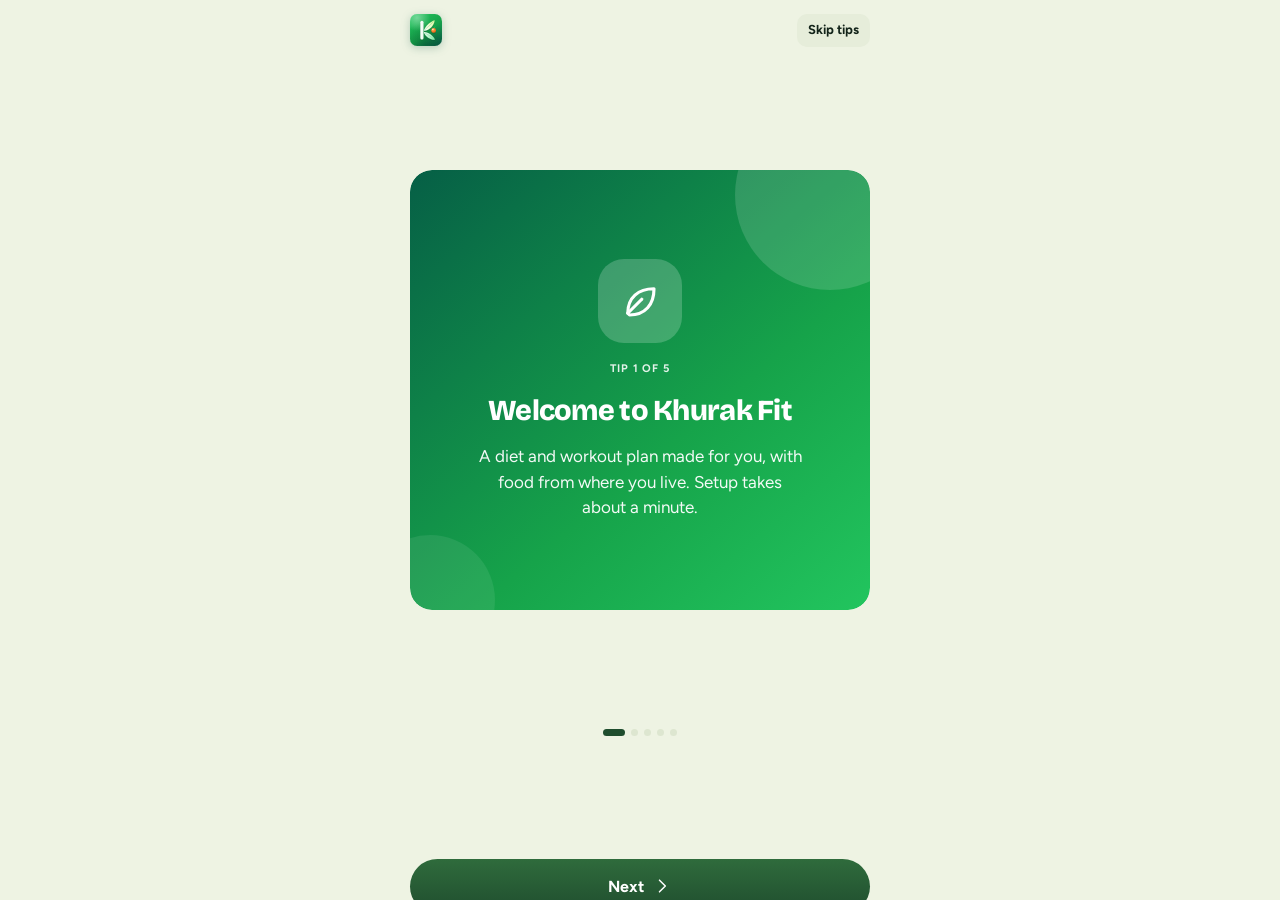
==== commit 5ebfd1b6: "Website: web app 1.19.0 Co-Authored-By: Claude Opus 5.5 <noreply@anthropic.com> Claude-Session: http" ====
--- a/app/index.html
+++ b/app/index.html
@@ -646,64 +646,123 @@
 .msec>.row.between h2{font-size:20px;font-weight:800;letter-spacing:-.02em}
 .tt-steps{--tc:#22C55E;--tb:#E3F6E7}.tt-cal{--tc:#F97316;--tb:#FFEDE0}.tt-water{--tc:#0EA5E9;--tb:#E0F2FE}
 details.more>summary{border-radius:var(--r);box-shadow:var(--shadow)}
-/* 1.18 look */
-nav.tabs{left:50%!important;right:auto!important;transform:translateX(-50%);bottom:calc(12px + env(safe-area-inset-bottom,0px))!important;width:min(392px,calc(100% - 20px));background:#16180f!important;border:1px solid rgba(255,255,255,.08)!important;border-radius:999px!important;padding:7px!important;box-shadow:0 16px 40px rgba(0,0,0,.45),inset 0 1px 0 rgba(255,255,255,.05)!important}
-nav.tabs .in{display:flex!important;justify-content:space-between;gap:4px;max-width:none!important}
-nav.tabs button{position:relative;width:50px;height:50px;flex:0 0 50px;border-radius:50%!important;background:linear-gradient(180deg,#30342a,#22251c)!important;color:#dfe3d3!important;padding:0!important;justify-content:center!important;font-size:0!important;gap:0!important;box-shadow:inset 0 1px 0 rgba(255,255,255,.07),0 2px 6px rgba(0,0,0,.35)}
-nav.tabs button .i{width:23px!important;height:23px!important}
+/* ===== 1.19 premium look ===== */
+body.dk{--bg:#0A0D07;--surface:#161B10;--sunk:#1E2416;--fg:#F3F6EA;--muted:#A7B096;--line:#283019;--shadow:0 18px 40px -18px rgba(0,0,0,.7),inset 0 1px 0 rgba(255,255,255,.05)}
+body.lt{--bg:#EEF3E3;--surface:#FFFFFF;--sunk:#E6EDDA;--fg:#13241A;--muted:#5E6E61;--line:#DDE6D0;--shadow:0 14px 34px -14px rgba(31,77,46,.20)}
+body.dk{background:radial-gradient(520px 420px at 60% -80px,rgba(110,140,20,.55),rgba(77,100,16,.18) 50%,transparent 75%) no-repeat,radial-gradient(400px 400px at 110% 45%,rgba(120,150,20,.10),transparent 70%) no-repeat,linear-gradient(180deg,#19210A 0,#0C0F08 340px,#070906 100%) fixed}
+body.lt{background:radial-gradient(460px 360px at 90% -60px,rgba(155,203,74,.38),transparent 70%) no-repeat,radial-gradient(380px 320px at -10% 50%,rgba(155,203,74,.16),transparent 70%) no-repeat,linear-gradient(180deg,#F2F6E6,#E9EFDC 60%,#E3EAD3) fixed}
+body.dk::before,body.lt::before{background:transparent}
+body .card{border-radius:26px}
+body.dk .card{background:linear-gradient(180deg,#1B2112,#12160C);border:1px solid #262E1C}
+body.lt .card{background:rgba(255,255,255,.88);border:1px solid rgba(255,255,255,.95)}
+body.dk .btn:not(.ghost):not(.sec){background:linear-gradient(180deg,#E3FF6A,#B8EC1F);color:#12160A;box-shadow:0 8px 22px -6px rgba(198,244,50,.45)}
+body.lt.lime .btn:not(.ghost):not(.sec){background:linear-gradient(180deg,#2F6B3C,#1F4D2E);color:#fff}
+body.dk .seg{background:rgba(255,255,255,.06);border:1px solid rgba(255,255,255,.07);box-shadow:none}
+body.dk .seg button.on{background:linear-gradient(180deg,#E3FF6A,#B8EC1F);color:#12160A}
+body.lt.lime .seg button.on{background:linear-gradient(180deg,#2F6B3C,#1F4D2E);color:#fff}
+/* bead menu */
+nav.tabs{left:50%!important;right:auto!important;transform:translateX(-50%);bottom:calc(16px + env(safe-area-inset-bottom,0px))!important;width:min(392px,calc(100% - 22px));height:48px;background:linear-gradient(180deg,#262A1E,#101209)!important;border:1px solid rgba(255,255,255,.07)!important;border-radius:999px!important;padding:0 6px!important;box-shadow:0 18px 34px -10px rgba(0,0,0,.6)!important;overflow:visible!important}
+nav.tabs .in{display:flex!important;justify-content:space-around;align-items:center;height:100%;gap:0;max-width:none!important}
+nav.tabs button{position:relative;width:50px;height:50px;flex:0 0 50px;border-radius:50%!important;padding:0!important;justify-content:center!important;font-size:0!important;gap:0!important;color:#DCE2CF!important;
+ background:radial-gradient(circle at 50% 30%,#3A3F31,#1D2017)!important;box-shadow:0 0 0 7px #1A1D14,inset 0 1px 0 rgba(255,255,255,.12),inset 0 -2px 6px rgba(0,0,0,.45)!important}
+nav.tabs button .i{width:22px!important;height:22px!important}
 nav.tabs button .tl{position:absolute;width:1px;height:1px;overflow:hidden;clip-path:inset(50%)}
-nav.tabs button.on{background:var(--nav-on)!important;color:#12150a!important;box-shadow:0 0 0 4px color-mix(in srgb,var(--nav-on) 28%,transparent),0 8px 22px color-mix(in srgb,var(--nav-on) 40%,transparent)!important}
-nav.tabs button.on::after{display:none!important}
-#main{padding-bottom:calc(100px + env(safe-area-inset-bottom,0px))!important}
+nav.tabs button.on{color:#12160A!important;background:radial-gradient(circle at 50% 30%,#F0FF8A,#B5EA1C 70%)!important;box-shadow:0 0 0 7px #1A1D14,0 0 0 10px rgba(198,244,50,.18),0 0 26px rgba(198,244,50,.5),inset 0 -3px 6px rgba(60,90,0,.35)!important}
+body.lt nav.tabs button.on{color:#fff!important;background:radial-gradient(circle at 50% 30%,#7DBA3A,#2F6B3C 75%)!important;box-shadow:0 0 0 7px #1A1D14,0 0 0 10px rgba(125,186,58,.25),0 0 22px rgba(125,186,58,.45),inset 0 -3px 6px rgba(0,40,0,.35)!important}
+nav.tabs button.on::after,nav.tabs button::before{display:none!important}
+#main{padding-bottom:calc(110px + env(safe-area-inset-bottom,0px))!important}
+/* home */
 .hseg{margin-top:2px}
-.drings{display:grid;grid-template-columns:repeat(7,1fr);gap:6px}
-.dr{display:flex;flex-direction:column;align-items:center;gap:2px;padding:8px 0 9px;border-radius:999px;background:var(--surface);border:1px solid var(--line);position:relative}
-.dr svg{width:40px;height:40px}.dr b{position:absolute;top:19px;font-size:10px;font-weight:800}
-.dr span{font-size:11px;font-weight:700;color:var(--muted);margin-top:2px}.dr i{font-style:normal;font-size:11px;font-weight:800}
-.dr.on{border-color:var(--ring);box-shadow:0 0 0 2px color-mix(in srgb,var(--ring) 30%,transparent)}.dr.fut{opacity:.45}
-.rt{fill:none;stroke:color-mix(in srgb,var(--fg) 12%,transparent)}.rp{fill:none;stroke:var(--ring);stroke-linecap:round}
-.ringcard{align-items:center;gap:14px}
-.bigring{border:0;background:none;position:relative;width:190px;height:190px;padding:0;color:inherit}
-.bigring svg{width:100%;height:100%;filter:drop-shadow(0 0 14px color-mix(in srgb,var(--ring) 35%,transparent))}
-.bigring .rc{position:absolute;inset:0;display:flex;flex-direction:column;align-items:center;justify-content:center;gap:2px}
-.bigring .rc .i{width:24px;height:24px;color:#F97316}.bigring .rc b{font-size:34px;font-weight:900;color:var(--ring);line-height:1}.bigring .rc small{font-size:13px;color:var(--muted);font-weight:700}
+.drings{display:grid;grid-template-columns:repeat(5,1fr);gap:8px}
+.dr{display:flex;flex-direction:column;align-items:center;gap:2px;padding:8px 0 11px;border-radius:999px;background:var(--surface);border:1px solid var(--line)}
+body.dk .dr{background:linear-gradient(180deg,rgba(255,255,255,.08),rgba(255,255,255,.02));border-color:rgba(255,255,255,.08)}
+.dr .drr{position:relative;width:48px;height:48px;display:grid;place-items:center}.dr svg{position:absolute;inset:0;width:100%;height:100%}
+.dr b{font-size:10.5px;font-weight:800;position:relative}
+.dr span:not(.drr){font-size:12px;font-weight:700;margin-top:3px}.dr i{font-style:normal;font-size:12px;font-weight:700;color:var(--muted)}
+.dr.on{border:2px solid var(--ring)}
+.rt{fill:none;stroke:color-mix(in srgb,var(--fg) 11%,transparent)}.rp{fill:none;stroke:var(--ring);stroke-linecap:round}
+.rk{fill:var(--bg);stroke:var(--ring)}
+.ringcard{align-items:center;gap:12px}
+.bigring{border:0;background:none;position:relative;width:196px;height:196px;padding:0;color:inherit}
+.bigring svg{width:100%;height:100%}
+body.dk .bigring svg{filter:drop-shadow(0 0 16px rgba(198,244,50,.35))}
+.bigring .rc{position:absolute;inset:32px;border-radius:50%;display:flex;flex-direction:column;align-items:center;justify-content:center;gap:2px}
+body.dk .bigring .rc{background:radial-gradient(circle at 50% 35%,#2B3417,#12160C)}
+.bigring .rc .i{width:24px;height:24px;color:#F97316}.bigring .rc b{font-family:var(--f-display);font-size:38px;font-weight:800;color:var(--ring);line-height:1}.bigring .rc small{font-size:13px;color:var(--muted);font-weight:700}
 .r3{display:grid;grid-template-columns:repeat(3,1fr);width:100%;border-top:1px solid var(--line);padding-top:12px}
 .r3>*{display:flex;flex-direction:column;align-items:center;gap:3px;border:0;background:none;color:inherit;padding:0 4px;font:inherit}
 .r3>*+*{border-inline-start:1px solid var(--line)}
 .r3 .i{width:22px;height:22px}.r3>:nth-child(1) .i{color:#F97316}.r3>:nth-child(2) .i{color:#38BDF8}.r3>:nth-child(3) .i{color:var(--ring)}
 .r3 b{font-size:16px;font-weight:900}.r3 span{font-size:11.5px;color:var(--muted);font-weight:700;text-align:center}
-.actrep{border:1px solid var(--line);text-align:start;color:inherit;font:inherit;gap:12px;cursor:pointer}
-.bars7{flex:1;display:grid;grid-template-columns:repeat(7,1fr);gap:8px;height:96px}
+.actrep{text-align:start;color:inherit;font:inherit;gap:12px;cursor:pointer}
+.bars7{flex:1;display:grid;grid-template-columns:repeat(7,1fr);gap:8px;height:92px}
 .bars7 span{display:flex;flex-direction:column;justify-content:flex-end;align-items:center;gap:4px;height:100%}
-.bars7 i{display:block;width:12px;border-radius:999px;background:color-mix(in srgb,var(--ring) 55%,transparent);min-height:0}
-.bars7 .on i{background:var(--ring);box-shadow:0 0 12px color-mix(in srgb,var(--ring) 55%,transparent)}
+.bars7 i{display:block;width:13px;border-radius:999px;background:linear-gradient(180deg,color-mix(in srgb,var(--ring) 85%,#fff),var(--ring))}
+body.dk .bars7 i{box-shadow:0 0 10px rgba(198,244,50,.35)}
+body.lt .bars7 i{width:20px;border-radius:9px 9px 5px 5px;background:linear-gradient(180deg,#9BCB4A,#2F6B3C)}
 .bars7 em{font-style:normal;font-size:10.5px;color:var(--muted);font-weight:700}
-.chg{display:flex;flex-direction:column;align-items:flex-end;gap:2px;padding-bottom:20px}.chg b{font-size:20px;font-weight:900;color:var(--ring)}.chg span{font-size:11.5px;color:var(--muted);font-weight:700}
-.xcats{display:flex;gap:10px;overflow-x:auto;padding:2px 2px 6px;scrollbar-width:none}.xcats::-webkit-scrollbar{display:none}
-.xcats button{flex:0 0 auto;min-width:74px;display:flex;flex-direction:column;align-items:center;gap:6px;padding:10px 10px 9px;border-radius:18px;border:1px solid var(--line);background:var(--surface);color:inherit;font:700 12px/1.1 inherit}
-.xcats .xci{width:40px;height:40px;border-radius:50%;display:grid;place-items:center;background:color-mix(in srgb,var(--ring) 14%,transparent);color:var(--ring)}
-.xcats .xci .i{width:22px;height:22px}
-.xcats button.on{border-color:var(--ring);background:color-mix(in srgb,var(--ring) 14%,var(--surface))}.xcats button.on .xci{background:var(--nav-on);color:#12150a}
+.chg{display:flex;flex-direction:column;align-items:flex-end;gap:2px;padding-bottom:20px}.chg b{font-size:21px;font-weight:900;color:var(--ring)}.chg span{font-size:11.5px;color:var(--muted);font-weight:700;text-align:end}
+/* train */
+.t-hero{position:relative;overflow:hidden;min-height:196px;padding:18px!important;justify-content:center}
+body.lt .t-hero{background:linear-gradient(120deg,#1F4D2E 35%,#14321E)!important;color:#fff;border:0!important}
+.t-hero .t-img{position:absolute;right:-24px;top:0;bottom:0;width:62%;-webkit-mask:linear-gradient(90deg,transparent,#000 40%);mask:linear-gradient(90deg,transparent,#000 40%)}
+.t-hero .t-img img,.t-hero .t-img canvas{width:100%;height:100%;object-fit:cover}
+.t-hero .t-tx{position:relative;display:flex;flex-direction:column;gap:6px;align-items:flex-start;max-width:62%}
+.t-hero h1{font-size:28px;line-height:1.02}.t-hero h1 em{font-style:normal;font-size:23px;color:var(--ring)}
+body.lt .t-hero h1 em{color:#C6F432}body.lt .t-hero .lbl,body.lt .t-hero p{color:rgba(255,255,255,.8)}
+body.lt .t-hero .btn{background:linear-gradient(180deg,#E3FF6A,#B8EC1F)!important;color:#12160A!important}
+.t-hero .btn{margin-top:6px}
+.pw{display:grid;grid-template-columns:1fr 1fr;gap:10px}
+.pc{position:relative;height:178px;border-radius:24px;overflow:hidden;border:0;padding:0;background:#111;color:#fff;text-align:start}
+.pc .pci{position:absolute;inset:0}.pc .pci img,.pc .pci canvas{width:100%;height:100%;object-fit:cover}
+.pc .ov{position:absolute;inset:0;background:linear-gradient(180deg,transparent 35%,rgba(0,0,0,.88));padding:12px;display:flex;flex-direction:column;justify-content:flex-end;gap:2px}
+.pc b{font-size:15px;line-height:1.15}.pc small{font-size:11.5px;color:#D6DCC8;display:flex;gap:4px;align-items:center}.pc small .i{width:13px;height:13px}
+.pc .pl{position:absolute;right:10px;top:10px;width:34px;height:34px;border-radius:50%;background:#C6F432;color:#12160A;display:grid;place-items:center}.pc .pl .i{width:15px;height:15px}
+.exs{position:relative;display:flex;align-items:stretch;border-radius:22px;overflow:hidden;min-height:104px;background:var(--sunk);margin-top:10px}
+body.dk .exs{background:linear-gradient(180deg,rgba(255,255,255,.06),rgba(255,255,255,.02));border:1px solid rgba(255,255,255,.07)}
+body.lt .exs{background:#fff;box-shadow:0 8px 20px -10px rgba(31,77,46,.2)}
+.exs .exs-t{flex:1;display:flex;flex-direction:column;align-items:flex-start;gap:4px;padding:12px 8px 12px 14px;border:0;background:none;color:inherit;text-align:start;font:inherit;z-index:1}
+.exs .exs-t h3{font-size:15.5px}.exs .exs-t .cue{font-size:12.5px;color:var(--muted)}
+.exs .exs-go{margin:0 0 12px 14px;align-self:flex-start;display:inline-flex;align-items:center;gap:6px;padding:7px 14px;border-radius:999px;border:0;font:800 13px var(--f-body);background:var(--nav-on);color:#12160A;z-index:1}
+body.lt .exs .exs-go{background:linear-gradient(180deg,#2F6B3C,#1F4D2E);color:#fff}
+.exs .exs-go .i{width:13px;height:13px}
+.exs .exs-im{position:relative;width:132px;flex:0 0 132px;background:#121410}.exs .exs-im img,.exs .exs-im canvas{width:100%;height:100%;object-fit:cover}
+.exs.done{opacity:.7}.exs .exs-ok{position:absolute;top:8px;right:8px;width:28px;height:28px;border-radius:50%;display:grid;place-items:center;background:var(--nav-on);color:#12160A}.exs .exs-ok .i{width:15px;height:15px}
+.exs.sel{outline:2px solid var(--ring);outline-offset:-2px}
+.xcats{display:flex;gap:8px;overflow-x:auto;padding:2px 2px 6px;scrollbar-width:none}.xcats::-webkit-scrollbar{display:none}
+.xcats button{flex:0 0 auto;min-width:70px;display:flex;flex-direction:column;align-items:center;gap:6px;padding:11px 10px 10px;border-radius:20px;border:1px solid var(--line);background:var(--surface);color:inherit;font:700 12px/1.1 var(--f-body)}
+body.dk .xcats button{background:linear-gradient(180deg,rgba(255,255,255,.08),rgba(255,255,255,.02));border-color:rgba(255,255,255,.08)}
+.xcats .xci{color:var(--ring)}.xcats .xci .i{width:24px;height:24px}
+.xcats button.on{background:var(--nav-on)!important;color:#12160A;border-color:transparent}.xcats button.on .xci{color:#12160A}
+body.lt .xcats button.on{background:linear-gradient(180deg,#2F6B3C,#1F4D2E)!important;color:#fff}body.lt .xcats button.on .xci{color:#fff}
 .xgrid{display:grid;grid-template-columns:1fr 1fr;gap:10px}
-.xcard{border-radius:20px;border:1px solid var(--line);background:var(--surface);overflow:hidden;display:flex;flex-direction:column}
-.xcard.like{border-color:var(--ring);box-shadow:0 0 0 2px color-mix(in srgb,var(--ring) 25%,transparent)}.xcard.hard{opacity:.8}
-.xfig{position:relative;aspect-ratio:1/1;background:#0d0f0a}.xfig img,.xfig canvas{width:100%;height:100%;object-fit:cover;display:block}
-.xswap{position:absolute;left:6px;right:6px;bottom:6px;display:flex;gap:4px;align-items:center;font-size:10.5px;font-weight:800;color:#12150a;background:var(--nav-on);border-radius:999px;padding:4px 8px}.xswap .i{width:13px;height:13px}
-.xinfo{padding:9px 10px 10px;display:flex;flex-direction:column;gap:3px}.xinfo b{font-size:14px;line-height:1.2}
-.xbtns{display:grid;grid-template-columns:1fr 1fr;gap:6px;margin-top:6px}
-.xbtns button{display:flex;align-items:center;justify-content:center;gap:4px;padding:7px 4px;border-radius:999px;border:1px solid var(--line);background:none;color:inherit;font:800 11.5px inherit}
-.xbtns .i{width:14px;height:14px}
-.xbtns .xl.on{background:var(--nav-on);border-color:transparent;color:#12150a}.xbtns .xh.on{background:#F97316;border-color:transparent;color:#fff}
-button.ex .xth{position:relative;width:54px;height:54px;flex:0 0 54px;border-radius:14px;overflow:hidden;background:#0d0f0a}
-button.ex .xth img,button.ex .xth canvas{width:100%;height:100%;object-fit:cover}
-button.ex .xth .xok{position:absolute;inset:0;display:grid;place-items:center;background:color-mix(in srgb,var(--nav-on) 70%,transparent);color:#12150a;font-style:normal}
-button.ex .xgo{width:34px;height:34px;flex:0 0 34px;border-radius:50%;display:grid;place-items:center;background:var(--nav-on);color:#12150a}
-button.ex .xgo .i{width:16px;height:16px}
-.xbtns button{white-space:nowrap;padding:8px 2px;gap:3px;font-size:11px}.xbtns .i{width:12px;height:12px}
-.hseg button.on{background:var(--nav-on)!important;color:#12150a!important}
-
-.xstat{display:flex;gap:14px;flex-wrap:wrap}.xstat span{display:inline-flex;align-items:center;gap:5px}.xstat .i{width:15px;height:15px}
-button.ex{gap:12px}
+.xcard{border-radius:22px;border:2px solid transparent;background:var(--surface);overflow:hidden;display:flex;flex-direction:column;padding:0;color:inherit;text-align:start;font:inherit}
+body.dk .xcard{background:linear-gradient(180deg,rgba(255,255,255,.07),rgba(255,255,255,.02))}
+.xcard.on{border-color:var(--ring);box-shadow:0 0 0 3px color-mix(in srgb,var(--ring) 22%,transparent)}
+.xcard.off .xfig{filter:grayscale(.85) brightness(.7)}
+.xfig{position:relative;display:block;aspect-ratio:1/1;background:#0D0F0A}.xfig img,.xfig canvas{width:100%;height:100%;object-fit:cover;display:block}
+.xtick{position:absolute;top:8px;right:8px;width:30px;height:30px;border-radius:50%;display:grid;place-items:center;background:var(--nav-on);color:#12160A;box-shadow:0 4px 10px rgba(0,0,0,.35)}
+body.lt .xtick{background:#2F6B3C;color:#fff}
+.xcard.off .xtick{background:rgba(0,0,0,.55);color:#fff;border:2px solid rgba(255,255,255,.7)}
+.xtick .i{width:16px;height:16px}
+.xswap{position:absolute;left:6px;right:6px;bottom:6px;display:flex;gap:4px;align-items:center;font-size:10.5px;font-weight:800;color:#12160A;background:#fff;border-radius:999px;padding:4px 8px;white-space:nowrap;overflow:hidden}.xswap .i{width:12px;height:12px}
+.xinfo{padding:9px 11px 11px;display:flex;flex-direction:column;gap:2px}.xinfo b{font-size:14px;line-height:1.2}
+.tick{width:28px;height:28px;border-radius:50%;display:grid;place-items:center;border:2px solid var(--line);color:transparent;flex:0 0 28px}
+.tick.on{background:var(--nav-on);border-color:transparent;color:#12160A}body.lt .tick.on{background:#2F6B3C;color:#fff}.tick .i{width:15px;height:15px}
+/* diet summary */
+.dsum{display:flex;gap:14px;align-items:center}
+body.lt .dsum{background:linear-gradient(135deg,#E9F6C9,#D6ECA8)!important}
+.dsum .dring{position:relative;width:128px;height:128px;flex:0 0 128px}.dsum .dring svg{width:100%;height:100%}
+.dsum .dring .c{position:absolute;inset:0;display:flex;flex-direction:column;align-items:center;justify-content:center}
+.dsum .dring b{font-family:var(--f-display);font-size:28px;font-weight:800;line-height:1}.dsum .dring small{font-size:11.5px;color:var(--muted);font-weight:700}
+.dsum .mac{flex:1;display:flex;flex-direction:column;gap:10px}
+.dsum .mac div{font-size:12.5px;font-weight:700;display:flex;justify-content:space-between}.dsum .mac p{height:6px;border-radius:9px;background:color-mix(in srgb,var(--fg) 12%,transparent);overflow:hidden;margin-top:-6px}.dsum .mac p i{display:block;height:100%;border-radius:9px}
+.aitip{gap:10px}body.lt .aitip{background:linear-gradient(135deg,#F7FBEF,#E4F2C8)!important}
+body.dk header.top{background:linear-gradient(180deg,rgba(14,18,9,.92),rgba(14,18,9,.7));backdrop-filter:blur(14px);-webkit-backdrop-filter:blur(14px)}
+body.lt header.top{background:linear-gradient(180deg,rgba(242,246,230,.95),rgba(242,246,230,.75));backdrop-filter:blur(14px);-webkit-backdrop-filter:blur(14px)}
+.card.dsum{flex-direction:row!important;align-items:center}
+.dsum .mac>div{width:100%}
+body .btn{font-family:var(--f-body)!important;letter-spacing:0}
 </style>
 
 <div class="app" id="app">
@@ -1636,8 +1695,8 @@
   return `<div class="card wkcard ${cur?"cur":""}"><div class="row between"><div class="row" style="gap:8px"><span class="wkbar"></span><h3 style="white-space:nowrap">Week ${w+1}</h3><span class="pill ${LEVELS_WO[weekLevel(rs+w*7)][1]}">${["Easy","Medium","Hard","Hard+"][weekLevel(rs+w*7)]}</span><span class="pill w">${ic("flame")}${Math.round(k).toLocaleString()} kcal</span></div><span class="small muted">${dn}/${wn} done</span></div>
    <div class="dgrid">${tiles(w)}</div></div>`};
  return `<section class="screen">
- <div class="row between" style="align-items:center"><div><div class="lbl">${TRAIN[tr][0]}${round?` · round ${round+1}`:""}</div><h1>Day ${dayNo} of 28</h1></div>
-  <div class="ring" style="width:66px;height:66px;flex:0 0 66px">${ring(pct,100,66,7)}<div class="c"><b style="font-size:15px">${pct}%</b></div></div></div>
+ ${trainHero(planOn(t),true,t===woDay?nextI:planOn(t)===REST?-1:planOn(t).list.findIndex((x,i)=>!S.done[i]),dayNo,pct)}
+ ${comingUp()}
  <div class="card hero28" style="padding:0;overflow:hidden">
   <div style="padding:14px 16px 0;display:flex;flex-direction:column;gap:6px">
    <div class="row between"><div class="lbl">${isT?"Today":dayName} · Day ${progDay(woDay)}</div>${isT?"":`<button class="btn sm ghost" data-woday="${t}">Back to today</button>`}</div>
@@ -1651,12 +1710,13 @@
    ${isT?`<button class="btn block big" data-startwo="${nextI<0?0:sel}">${ic("play")}${nextI<0?"Do it again":S.done[0]?"Continue workout":"Start workout"}</button>`:`<button class="btn block ghost" disabled>${ic("cal")}Planned for ${dayName}</button>`}
   </div>`}
  </div>
- ${rest?"":`<div class="card" style="gap:0"><div class="row between" style="padding-bottom:4px"><h3>Today's moves</h3><span class="small muted">Tap to preview</span></div>
- ${pl.list.map(([id,m],i)=>{const e=EX[id];return `<button class="ex ${done(i)?"done":""} ${i===sel?"sel":""}" data-pex="${i}">
-  <span class="xth">${anatEl(id,'loading="lazy"')}${done(i)?`<i class="xok">${ic("check")}</i>`:""}</span>
-  <span class="grow"><h3>${e.n}</h3><span class="cue">${musOf(id)[0].filter(x=>x!=="heart").map(x=>MNAME[x].split(" (")[0]).join(", ")||"Cardio"} · ${e.cont?`${m} min`:e.sets?`${m} sets × ${e.reps}`:`${m} rounds`}</span></span>${ic("right")}
- </button>`}).join("")}</div>`}
- ${(S.profile.train||"home")!=="gym"?`<div class="sech"><h2>Choose your exercises</h2></div><p class="small muted" style="margin-top:-6px">Like the moves you enjoy. Mark moves that are too hard and we'll swap them for easier ones.</p>${movesPicker(false)}`:""}
+ ${rest?"":`<div><div class="sech"><h2>${isT?"Today's moves":"Moves"}</h2><span class="small muted">Tap a move to preview</span></div>
+ ${pl.list.map(([id,m],i)=>{const e=EX[id];return `<div class="exs ${done(i)?"done":""} ${i===sel?"sel":""}">
+  <div style="flex:1;display:flex;flex-direction:column"><button class="exs-t" data-pex="${i}"><h3><span class="num">${i+1}.</span> ${e.n}</h3><span class="cue">${musOf(id)[0].filter(x=>x!=="heart").map(x=>MNAME[x].split(" (")[0]).join(", ")||"Cardio"} · ${e.cont?`${m} min`:e.sets?`${m} sets × ${e.reps}`:`${m} rounds`}</span></button>
+  ${isT?`<button class="exs-go" data-startwo="${i}">${ic(done(i)?"refresh":"play")}${done(i)?"Again":"Start"}</button>`:""}</div>
+  <span class="exs-im">${anatEl(id,'loading="lazy"')}</span>${done(i)?`<span class="exs-ok">${ic("check")}</span>`:""}
+ </div>`}).join("")}</div>`}
+ ${(S.profile.train||"home")!=="gym"?`<div class="sech"><h2>Your exercises</h2></div><p class="small muted" style="margin-top:-6px">Tick the moves you can do easily. Your workouts use only ticked moves.</p>${movesPicker(false)}`:""}
  <div class="row between" style="margin-top:4px"><h2>Your 28-day plan</h2><div class="seg" style="flex:0 0 auto">${Object.entries(TRAIN).map(([k,v])=>`<button class="${tr===k?"on":""}" data-pset="train" data-v="${k}" aria-label="${v[0]}">${ic(v[1])}</button>`).join("")}</div></div>
  <p class="small muted" style="margin-top:-6px">Week 1 is easy, week 2 is medium, then it gets harder. Tap any day to see it.</p>
  ${[0,1,2,3].map(weekCard).join("")}
@@ -2410,9 +2470,9 @@
  return `<section class="screen">
  <div class="row" style="gap:12px;align-items:center"><button class="avatarbtn sm" data-go="me" aria-label="Your profile">${avatar(44)}</button><div class="grow"><h1 style="font-size:24px">${greet()}, ${esc(S.profile.name||"friend")}</h1><div class="small muted">${left>=0?`<span class="num">${left}</span> kcal left today`:`<span class="num">${-left}</span> kcal over today`} · Stay consistent 💪</div></div></div>
  ${todayTiles()}
- ${dietWaiting()?dietStartCard():homeMeals()+homeNext()}
+ ${S.mods.diet===false?"":dietWaiting()?dietStartCard():homeMeals()+homeNext()}
  ${fastT()!=="none"?fastCard():""}
- <div class="sech"><h2>Today's workout</h2><button class="sech-a" data-go="workout">See plan${ic("right")}</button></div>
+ <div ${S.mods.train===false?"hidden":""} style="display:contents"><div class="sech"><h2>Today's workout</h2><button class="sech-a" data-go="workout">See plan${ic("right")}</button></div>
  ${!S.trainOn?`<div class="card"><div class="row"><span class="tile w" style="width:48px;height:48px;flex-basis:48px">${ic("dumbbell")}</span><div class="grow"><div class="lbl">Training</div><h2>Start your training today</h2><p class="small muted">A short daily workout with a moving coach.</p></div></div><button class="btn block" data-go="workout">${ic("play")}Let's look</button></div>`:`<div class="card">
   <div class="row"><div class="figwrap anat" style="width:96px;height:110px;flex:0 0 96px">${anatEl(nextI>=0?pl.list[nextI][0]:"st")}</div>
   <div class="grow" style="display:flex;flex-direction:column;gap:8px"><div class="lbl">Day ${S.trainStartN!=null?((todayN()-S.trainStartN)%28)+1:1} of 28 · ${pl===REST?pl.focus:LEVELS_WO[weekLevel(todayN())][0]}</div><h2>${pl===REST?"Rest day":pl.name}</h2>
@@ -2420,6 +2480,7 @@
    <div class="bar"><i style="width:${doneN/pl.list.length*100}%"></i></div></div></div>
   <button class="btn block" data-startwo="${Math.max(0,nextI)}" ${nextI<0?"disabled":""}>${ic("play")}${nextI<0?"All done today":doneN?"Continue workout":"Start with music"}</button>
  </div>`}
+ </div>
  <div class="sech"><h2>Your progress</h2></div>
  ${storyCard()}
  ${homeSwiper()}
@@ -2463,7 +2524,7 @@
 }
 function vDiet(){
  const c=calc(),a=advice();
- const head=`<div><div class="lbl">${(CUISINE[S.profile.cuisine]||CUISINE.we).n} food · <span class="num">${c.target}</span> kcal a day${S.profile.diet==="veg"?" · vegetarian":""}</div><h1>Diet plan</h1></div>
+ const head=`<div><div class="lbl">${(CUISINE[S.profile.cuisine]||CUISINE.we).n} food · <span class="num">${c.target}</span> kcal a day${S.profile.diet==="veg"?" · vegetarian":""}</div><h1>Diet plan</h1></div>${dietSum()}
  <div class="seg" role="tablist">${[["day","Day","day"],["week","Week","week"],["month","Month","cal"]].map(([k,l,i])=>`<button class="${dietMode===k?"on":""}" data-dmode="${k}">${ic(i)}${l}</button>`).join("")}</div>
  ${a.notes.map(n=>`<div class="note">${ic("alert")}<span>${n}</span></div>`).join("")}
  ${seasonNote(dietN)?`<div class="note season">${ic(seasonOf(dietN)==="winter"?"snow":"sun")}<span>${seasonNote(dietN)}</span></div>`:""}`;
@@ -2640,7 +2701,7 @@
  $("#app").hidden=false;$("#nav").hidden=false;$("#wiz").hidden=true;
  const v={home:vHome,diet:vDiet,workout:vWorkout,coach:vCoach,grocery:vGrocery,me:vMe,remind:vReminders,progress:vProgress}[tab]();
  $("#main").innerHTML=v;wireSwiper();animateIn();loadPhotos($("#main"));
- $("#tabs").innerHTML=TABS.map(([id,l,i])=>`<button class="${tab===id||((tab==="remind"&&id==="me")||(tab==="progress"&&id==="home"))?"on":""}" data-tab="${id}" aria-label="${l}" title="${l}">${ic(i)}<span class="tl">${l}</span></button>`).join("");
+ $("#tabs").innerHTML=TABS.filter(([id])=>modOn(id)).map(([id,l,i])=>`<button class="${tab===id||((tab==="remind"&&id==="me")||(tab==="progress"&&id==="home"))?"on":""}" data-tab="${id}" aria-label="${l}" title="${l}">${ic(i)}<span class="tl">${l}</span></button>`).join("");
  const miss=shopping(2).some(r=>r.miss>0);
  $("#bellBtn").innerHTML=ic("bell")+(miss?`<span class="dot"></span>`:"");
  save();checkWins();
@@ -2673,7 +2734,8 @@
   <div class="small muted">${cc[0]===DETECTED&&cc[0]!=="XX"?"Detected from your device. Change it if it's wrong.":"Meals, tips and units follow this choice."}</div></div>
   <div class="lbl">Food style</div><p class="small muted" style="margin-top:-4px">Pick the food you usually eat at home. Meals and shopping use it. You can change it later.</p>
   <div class="opts two">${Object.entries(CUISINE).map(([key,v])=>opt(p.cuisine===key,`data-wset="cuisine" data-v="${key}"`,"diet",v.n+(key===cc[2]?` <span class="rec">· local</span>`:""),v.d)).join("")}</div>`}
- else if(k==="moves"){cta="Continue";body=movesPicker(true)}
+ else if(k==="routine"){body=`<div><div class="lbl">Your routine</div><h1>What do you want in your routine?</h1></div><p class="small muted">Tick everything you want. The menu shows only these. You can change it later on the Me page.</p>${routineOpts()}`}
+ else if(k==="moves"){body=movesPicker(true)}
  else if(k==="fitness"){body=`<div><div class="lbl">Fitness</div><h1>How fit are you right now?</h1></div>
   <div class="opts">${Object.entries(FIT).map(([key,v])=>opt(fitOf()===key,`data-wset="fit" data-v="${key}"`,v[1],v[0],v[2])).join("")}</div>
   <p class="small muted">Not sure? Choose "Just starting". The plan gets harder every week, and you can change this any time on the Me page.</p>`}
@@ -3199,7 +3261,7 @@
 let SCANSTAY=false;
 
 /* ================= MEAL MENUS WITH PICTURES, PROFILE PHOTO ================= */
-const APP_VERSION="1.18.0 · 28 Nov 2026";
+const APP_VERSION="1.19.0 · 28 Nov 2026";
 const FOOD_WIKI=[[/besan chilla/,"Chilla_(food)"],[/egg roll/,"Kati_roll"],[/omelette/,"Omelette"],[/shakshuka/,"Shakshouka"],[/bhurji|scrambled/,"Scrambled_eggs"],[/tea egg/,"Tea_egg"],[/egg custard/,"Chinese_steamed_eggs"],[/boiled egg|eggs?$|^\d? ?boiled/,"Boiled_egg"],
  [/roti|chapati/,"Chapati"],[/naan/,"Naan"],[/paratha/,"Paratha"],[/pita|khubz/,"Pita"],[/arepa/,"Arepa"],[/tortilla|taco/,"Taco"],[/bun/,"Mantou"],[/toast|bread/,"Whole_wheat_bread"],
  [/daliya/,"Dalia_(food)"],[/overnight oats|oats|porridge \(uji|uji/,"Porridge"],[/congee|bubur/,"Congee"],[/pap|ogi/,"Ogi_(food)"],
@@ -3596,7 +3658,7 @@
 /* ================= v1.8: LANGUAGES (English, Urdu, Arabic, Hindi) ================= */
 const LANGS={en:"English",ur:"اردو",ar:"العربية",hi:"हिन्दी"};
 const RTL_LANGS=["ur","ar"];
-const I18N={"ur":{"# Oct #":"# اکتوبر #","# October":"# اکتوبر","# active":"# فعال","# almonds":"# بادام","# apple":"# سیب","# apple or pear":"# سیب یا ناشپاتی","# banana":"# کیلا","# besan chilla":"# بیسن چِلّا","# boiled egg":"# اُبلا انڈا","# boiled eggs":"# اُبلے انڈے","# cm":"# سینٹی میٹر","# corn tortilla":"# مکئی ٹارٹیلا","# dates":"# کھجوریں","# days":"# دن","# days a week, Sunday is rest":"ہفتے میں # دن، اتوار آرام","# g protein goal":"# گرام پروٹین کا ہدف","# glasses":"# گلاس","# glasses on # days":"# دن میں # گلاس","# grilled fish tacos":"# گرلڈ مچھلی ٹاکوز","# in stock":"# اسٹاک میں","# items missing":"# چیزیں کم ہیں","# kcal":"# کیلوریز","# kcal / cup":"# کیلوریز / کپ","# kcal / plate":"# کیلوریز / پلیٹ","# kcal and # g protein a day":"روزانہ # کیلوریز اور # گرام پروٹین","# kcal and # g protein a day for a healthy pregnancy":"صحت مند حمل کے لیے روزانہ # کیلوریز اور # گرام پروٹین","# kg":"# کلو","# kg left":"# کلو باقی","# kg to go":"# کلو باقی ہیں","# km":"# کلومیٹر","# min":"# منٹ","# ml":"# ملی لیٹر","# more points for a streak day":"اسٹریک دن کے لیے # مزید پوائنٹس","# more questions":"# مزید سوالات","# moves":"# ورزشیں","# person":"# افراد","# points":"# پوائنٹس","# pts":"# پوائنٹس","# rounds":"# راؤنڈ","# scrambled eggs":"# انڈوں کی بھُرجی","# slice brown bread":"براؤن بریڈ کا # سلائس","# slice whole-grain bread":"ہول گرین بریڈ کا # سلائس","# slice whole-grain toast":"ہول گرین ٹوسٹ کا # سلائس","# slices":"# سلائس","# steps in a day":"ایک دن میں # قدم","# tbsp":"# کھانے کا چمچ","# to Mover":"Mover تک #","# to buy":"# خریدنا ہے","# total":"# کل","# week":"# ہفتہ","# weeks":"# ہفتے","# whole-wheat pita":"# گندم کی پیٹا روٹی","# whole-wheat roti":"# گندم کی روٹی","# wk":"# ہفتے","# years":"# سال","#% done":"#% مکمل","#-day streak":"#-دن کی اسٹریک","#-egg vegetable omelette":"#-انڈوں کا سبزی والا آملیٹ","#/# done":"#/# مکمل","#D chart of goals achieved over the last # days":"پچھلے # دنوں کے حاصل کردہ اہداف کا #D چارٹ","#D chart of this week's goals":"اس ہفتے کے اہداف کا #D چارٹ","#D home, gym & gentle workouts":"#D گھر، جم اور ہلکی ورزشیں","#K club":"#K کلب","#nd trimester":"#ویں سہ ماہی","#rd trimester":"#ویں سہ ماہی","#st trimester":"#ویں سہ ماہی","#–# L of water a day, more on training days":"روزانہ #–# لیٹر پانی، ورزش کے دن زیادہ","#–# glasses of water a day":"روزانہ #–# گلاس پانی","#–# h sleep on # days":"# دن #–# گھنٹے نیند","+ # rest":"+ # آرام","+# each":"+# ہر ایک","A #-minute walk after each meal":"ہر کھانے کے بعد #-منٹ کی سیر","A #-step guide":"#-مرحلوں کی رہنمائی","A diet and workout plan made for you, with food from where you live. Setup takes about a minute.":"آپ کے لیے بنایا گیا ڈائٹ اور ورزش کا پلان، آپ کے علاقے کے کھانوں کے ساتھ۔ سیٹ اپ میں تقریباً ایک منٹ لگتا ہے۔","A moving coach, music and voice guide you":"چلتا پھرتا کوچ، موسیقی اور آواز آپ کی رہنمائی کرتے ہیں","A score for how ready your body is to train today. It comes from last night's sleep, yesterday's water and whether you finished yesterday's workout. # or more: push hard. Under #: take it easy.":"یہ اسکور بتاتا ہے کہ آج آپ کا جسم ورزش کے لیے کتنا تیار ہے۔ یہ پچھلی رات کی نیند، کل کے پانی اور کل کی ورزش مکمل کرنے سے بنتا ہے۔ # یا زیادہ: زور لگائیں۔ # سے کم: آرام سے۔","A short daily workout with a moving coach.":"چلتے پھرتے کوچ کے ساتھ روزانہ مختصر ورزش۔","A streak day needs #+ points. #+ is a great day.":"اسٹریک دن کے لیے #+ پوائنٹس چاہئیں۔ #+ بہترین دن ہے۔","A very salty sehri, which makes you thirsty":"بہت نمکین سحری، جس سے پیاس لگتی ہے","AI coach & meal photo scan":"AI کوچ اور کھانے کی تصویر اسکین","AI coach & photo scan":"AI کوچ اور تصویر اسکین","AI personal trainer & nutritionist":"AI پرسنل ٹرینر اور غذائی ماہر","About # minutes a day":"روزانہ تقریباً # منٹ","About you":"آپ کے بارے میں","Above the healthy range":"صحت مند حد سے زیادہ","Abs & core":"پیٹ اور کور","Abs & core, Shoulders":"پیٹ اور کور، کندھے","Accent color":"رنگ","Account & backup":"اکاؤنٹ اور بیک اپ","Account and backup":"اکاؤنٹ اور بیک اپ","Active":"فعال","Activity":"سرگرمی","Add":"شامل کریں","Add healthy size if you are underweight":"اگر وزن کم ہے تو صحت مند مقدار بڑھائیں","Add photo":"تصویر شامل کریں","Add protein to your breakfast":"ناشتے میں پروٹین شامل کریں","Add “{x}” with my own calories":"“{x}” اپنی کیلوریز کے ساتھ شامل کریں","Adult":"بالغ","African":"افریقی","After-iftar snack":"افطار کے بعد کا اسنیک","Age":"عمر","Almonds":"بادام","Already in your kitchen":"پہلے سے آپ کے کچن میں","Alternating lunges":"باری باری لنجز","Answer a few questions and we'll build your diet plan, home workouts, grocery list and reminders. Takes about a minute.":"چند سوالوں کے جواب دیں اور ہم آپ کا ڈائٹ پلان، گھریلو ورزش، سودا سلف کی فہرست اور یاد دہانیاں بنا دیں گے۔ تقریباً ایک منٹ لگتا ہے۔","Anything we should plan around?":"کیا کوئی بات ہے جس کا خیال رکھنا ہے؟","Apple":"سیب","Apple with # tbsp peanut butter":"سیب کے ساتھ # چمچ پینٹ بٹر","Apple with peanut butter":"سیب اور پینٹ بٹر","Apples":"سیب","Apr":"اپریل","April":"اپریل","Are you married?":"کیا آپ شادی شدہ ہیں؟","Argentina":"ارجنٹینا","Arms":"بازو","Arms, chest & back":"بازو، سینہ اور کمر","Around March # #":"تقریباً # مارچ #","Ask a quick question":"جلدی سے کچھ پوچھیں","Ask the guest coach":"مہمان کوچ سے پوچھیں","Asthma":"دمہ","At a safe pace of about # kg a week.":"تقریباً # کلو فی ہفتہ کی محفوظ رفتار سے۔","At least # characters":"کم از کم # حروف","Ate something else?":"کچھ اور کھا لیا؟","Aug":"اگست","August":"اگست","Australia":"آسٹریلیا","Auto":"خودکار","Auto count":"خودکار گنتی","Auto counting is on. It starts as soon as your phone shares motion data.":"خودکار گنتی چالو ہے۔ جیسے ہی فون حرکت کا ڈیٹا دے گا، گنتی شروع ہو جائے گی۔","Automatic counting works when your browser shares the motion sensor and the app is open. If it's blocked, copy today's total from your phone's health app or use the walk timer. The installed app counts in the background.":"خودکار گنتی تب کام کرتی ہے جب براؤزر موشن سینسر شیئر کرے اور ایپ کھلی ہو۔ اگر بند ہو تو آج کے قدم فون کی ہیلتھ ایپ سے لکھ دیں یا واک ٹائمر استعمال کریں۔ انسٹال ایپ پس منظر میں گنتی کرتی ہے۔","Automatic food recognition will come with the AI coach in a later version.":"کھانے کی خودکار پہچان بعد کے ورژن میں AI کوچ کے ساتھ آئے گی۔","Automatic step counting":"خودکار قدموں کی گنتی","Average":"درمیانہ","Avg / day":"اوسط / دن","Avocado":"ایووکاڈو","Avocado slices":"ایووکاڈو کے ٹکڑے","Avocados":"ایووکاڈو","Avoid":"پرہیز کریں","Back":"واپس","Back up your data":"اپنا ڈیٹا محفوظ کریں","Backup file":"بیک اپ فائل","Badges":"بیجز","Bahrain":"بحرین","Baked akara (bean fritters), #":"بیکڈ اکارا (لوبیا پکوڑے)، #","Baked salmon, # g":"بیکڈ سالمن، # گرام","Balance and leg-strength work # times a week":"ہفتے میں # بار توازن اور ٹانگوں کی مضبوطی کی ورزش","Banana":"کیلا","Bananas":"کیلے","Bangladesh":"بنگلہ دیش","Barbell or goblet squat":"باربیل یا گوبلٹ اسکواٹ","Based on your age, weight and body shape":"آپ کی عمر، وزن اور جسمانی ساخت کے مطابق","Basic tips only, not medical advice.":"صرف بنیادی مشورے، طبی مشورہ نہیں۔","Bean & vegetable chili":"لوبیا اور سبزی کا چِلی","Bean stew, light oil":"لوبیا کا سالن، کم تیل","Beans, millet, fish, greens":"لوبیا، باجرا، مچھلی، ساگ","Beans, rice, tortillas, salsa":"لوبیا، چاول، ٹارٹیلا، سالسا","Beef or mutton curry":"گائے یا بکرے کا سالن","Belly fat":"پیٹ کی چربی","Bench press":"بینچ پریس","Bent-over row":"جھک کر رو","Berries":"بیریز","Besan (gram flour)":"بیسن","Best day":"بہترین دن","Best steps":"سب سے زیادہ قدم","Bibimbap, light oil":"بی بیمباپ، کم تیل","Biceps curl":"بائسپس کرل","Big rice platters (kabsa, mandi) and sweets like kunafa":"چاول کی بڑی پلیٹیں (کبسہ، مندی) اور کنافہ جیسی مٹھائیاں","Bigger words and buttons":"بڑے الفاظ اور بٹن","Biscuits / cookies":"بسکٹ / کوکیز","Black bean dip & veg":"کالے لوبیا کا ڈِپ اور سبزی","Black bean soup":"کالے لوبیا کا سوپ","Black beans, cooked":"کالا لوبیا، پکا ہوا","Blood pressure":"بلڈ پریشر","Body":"جسم","Body & goal":"جسم اور ہدف","Body in one line; knees down is fine":"جسم ایک سیدھ میں؛ گھٹنے نیچے رکھ سکتے ہیں","Body shape":"جسمانی ساخت","Bodyweight squats":"باڈی ویٹ اسکواٹس","Boiled egg & carrots":"اُبلا انڈا اور گاجر","Boiled peanuts, # g":"اُبلی مونگ پھلی، # گرام","Boiled plantain or sweet potato":"اُبلا کیلا (پلانٹین) یا شکرقندی","Boiled sweet potato, # g":"اُبلی شکرقندی، # گرام","Bone, balance and joint-friendly choices":"ہڈیوں، توازن اور جوڑوں کے لیے بہتر انتخاب","Brace your core, press straight overhead":"پیٹ سخت رکھیں، سیدھا اوپر دبائیں","Brazil":"برازیل","Break the fast with protein and vegetables, not sweets":"روزہ پروٹین اور سبزی سے کھولیں، مٹھائی سے نہیں","Break the fast with water and something light":"روزہ پانی اور ہلکی چیز سے کھولیں","Breakfast":"ناشتہ","Breastfeeding":"دودھ پلانے کا دور","Brisk":"تیز","Brisk march in place":"ایک جگہ تیز مارچ","Brisk pace, don't hold the rails":"تیز رفتار، ہینڈل نہ پکڑیں","Brown bread":"براؤن بریڈ","Brown rice":"براؤن چاول","Build muscle":"پٹھے بنائیں","Bulgur / freekeh":"بلغور / فریکہ","Burger":"برگر","Burn / day":"خرچ / دن","Burn fat at a safe pace":"محفوظ رفتار سے چربی کم کریں","Burned":"خرچ ہوئیں","Burpees":"برپیز","Buy: {x}":"خریدیں: {x}","Cake":"کیک","Calcium":"کیلشیم","Calf raises":"ایڑیاں اٹھانا","Calorie calculator":"کیلوری کیلکولیٹر","Calorie needs drop a little each decade, and we adjust your food advice by age.":"ہر دہائی میں کیلوریز کی ضرورت تھوڑی کم ہوتی ہے، اس لیے ہم عمر کے مطابق مشورہ بدلتے ہیں۔","Calories":"کیلوریز","Calories chart":"کیلوریز کا چارٹ","Calories eaten":"کھائی گئی کیلوریز","Calves":"پنڈلیاں","Calves, Shoulders":"پنڈلیاں، کندھے","Canada":"کینیڈا","Cappuccino":"کیپوچینو","Carbs":"کاربز","Carbs + protein #–# hours before the gym":"جم سے #–# گھنٹے پہلے کاربز + پروٹین","Cardio":"کارڈیو","Cardio & core":"کارڈیو اور کور","Carrot & cucumber sticks":"گاجر اور کھیرے کی ڈنڈیاں","Century day":"سنچری دن","Chair dips":"کرسی ڈِپس","Chair squats":"کرسی اسکواٹس","Challenges":"چیلنجز","Chana chaat, # cup":"چنا چاٹ، # کپ","Change theme":"تھیم بدلیں","Change your photo":"اپنی تصویر بدلیں","Chat":"چیٹ","Cheddar cheese":"چیڈر پنیر","Cheese (feta, white)":"پنیر (فیٹا، سفید)","Chest up, sit between your heels":"سینہ اوپر، ایڑیوں کے بیچ بیٹھیں","Chest, arms & shoulders":"سینہ، بازو اور کندھے","Chia seeds":"چیا کے بیج","Chicken":"چکن","Chicken & vegetable freekeh":"چکن اور سبزی فریکہ","Chicken & vegetable soup":"چکن اور سبزی کا سوپ","Chicken & vegetable stew":"چکن اور سبزی کا اسٹو","Chicken & vegetable stir-fry":"چکن اور سبزی اسٹر فرائی","Chicken biryani":"چکن بریانی","Chicken breast":"چکن بریسٹ","Chicken breast, cooked":"چکن بریسٹ، پکا ہوا","Chicken curry":"چکن سالن","Chicken curry / salan":"چکن کری / سالن","Chicken fajita bowl, no sour cream":"چکن فاہیٹا باؤل، بغیر کریم","Chicken rice porridge (bubur)":"چکن چاول کا دلیہ (بُبور)","Chicken salan, less oil":"چکن سالن، کم تیل","Chicken satay, # sticks, light sauce":"چکن ساتے، # سیخیں، ہلکی چٹنی","Chicken shawarma plate, no sauce":"چکن شوارما پلیٹ، بغیر ساس","Chicken stir-fry":"چکن اسٹر فرائی","Chicken teriyaki, light sauce":"چکن تیریاکی، ہلکی ساس","Chicken tikka":"چکن تکہ","Chicken whole-wheat wrap":"چکن گندم کا ریپ","Chicken, boneless":"چکن، بغیر ہڈی","Chicken, fish, meat":"چکن، مچھلی، گوشت","Chickpeas / chana, cooked":"چنے، پکے ہوئے","Chile":"چلی","China":"چین","Chocolate bar":"چاکلیٹ بار","Close":"بند کریں","Close workout":"ورزش بند کریں","Coach":"کوچ","Coffee, black":"کافی، بغیر دودھ","Cola / soft drink":"کولا / سافٹ ڈرنک","Cold drinks and packed juices":"ٹھنڈے مشروبات اور ڈبے والے جوس","Colombia":"کولمبیا","Continue":"جاری رکھیں","Cooking oil":"کھانے کا تیل","Corn tortilla":"مکئی ٹارٹیلا","Cornflakes":"کارن فلیکس","Count any food, or your daily needs":"کوئی بھی کھانا گنیں، یا اپنی روزانہ ضرورت","Count automatically with phone sensor":"فون سینسر سے خودکار گنتی","Count calories in seconds":"سیکنڈوں میں کیلوریز گنیں","Country":"ملک","Create account":"اکاؤنٹ بنائیں","Create your account":"اپنا اکاؤنٹ بنائیں","Cucumber & onion":"کھیرا اور پیاز","Cucumber & tomato":"کھیرا اور ٹماٹر","Cucumber salad":"کھیرے کا سلاد","Cucumber sticks":"کھیرے کی ڈنڈیاں","Cucumbers":"کھیرے","Daal":"دال","Daal (masoor/moong)":"دال (مسور/مونگ)","Daal / lentil curry":"دال","Daal masoor, # cup":"دال مسور، # کپ","Daal, chana and dahi as everyday protein":"روزمرہ پروٹین کے لیے دال، چنے اور دہی","Dahi (yogurt)":"دہی","Daily goal #":"روزانہ ہدف #","Daily life":"روزمرہ زندگی","Daily schedule":"روزانہ شیڈول","Dairy":"دودھ کی چیزیں","Daliya (broken wheat)":"دلیہ (ٹوٹی گندم)","Daliya with milk":"دودھ والا دلیہ","Dark":"ڈارک","Dates":"کھجوریں","Day":"دن","Day #":"دن #","Day # of #":"دن # از #","Day #: {x}":"دن #: {x}","Days":"دن","Days tracked":"ریکارڈ شدہ دن","Deadlift":"ڈیڈ لفٹ","Dec":"دسمبر","December":"دسمبر","Deep-fried snacks right when you break the fast":"روزہ کھولتے ہی تلی ہوئی چیزیں","Desi ghee":"دیسی گھی","Desk job, little walking":"دفتری کام، کم چلنا","Dhal curry, ½ cup":"دال کا سالن، آدھا کپ","Diabetes":"ذیابیطس","Diabetes / prediabetes":"ذیابیطس / پری ذیابیطس","Diabetes / prediabetes, High blood pressure, Pregnant":"ذیابیطس / پری ذیابیطس، ہائی بلڈ پریشر، حاملہ","Diabetes / prediabetes, High blood pressure: calories, food warnings and exercises adjusted":"ذیابیطس / پری ذیابیطس، ہائی بلڈ پریشر: کیلوریز، کھانے کی وارننگز اور ورزشیں بدل دی گئیں","Diet":"ڈائٹ","Diet plan":"ڈائٹ پلان","Dieting or skipping meals can affect the baby's growth. We removed calorie cuts, high-impact moves and lying-flat exercises. Check with your doctor or midwife.":"ڈائٹنگ یا کھانا چھوڑنا بچے کی نشوونما پر اثر ڈال سکتا ہے۔ ہم نے کیلوری کی کمی، زوردار ورزشیں اور سیدھا لیٹ کر ورزشیں ہٹا دی ہیں۔ اپنے ڈاکٹر یا دائی سے مشورہ کریں۔","Dinner":"رات کا کھانا","Distance":"فاصلہ","Don't count the days. Make the days count.":"دن نہ گنیں، دنوں کو قیمتی بنائیں۔","Doodh pati, half sugar":"دودھ پتی، آدھی چینی","Drink a glass of water before each meal":"ہر کھانے سے پہلے ایک گلاس پانی","Drink water":"پانی پئیں","Each bar shows how much of that day's goal you reached. Full height means goal hit.":"ہر بار دکھاتی ہے کہ اس دن کا کتنا ہدف پورا ہوا۔ پوری اونچائی کا مطلب ہدف مکمل۔","Each week gets a little harder. Tap any day to see it.":"ہر ہفتہ تھوڑا مشکل ہوتا ہے۔ کوئی بھی دن دیکھنے کے لیے ٹیپ کریں۔","East Asian":"مشرقی ایشیائی","East Asian food ·":"مشرقی ایشیائی کھانا ·","Easy":"آسان","Eat between #:# and #:#":"#:# سے #:# کے درمیان کھائیں","Eat more":"زیادہ کھائیں","Eat right, train at home, and never miss a step.":"صحیح کھائیں، گھر پر ورزش کریں، اور کوئی قدم نہ چھوڑیں۔","Eat well":"اچھا کھائیں","Eat your iftar":"افطار کریں","Eat your lunch":"دوپہر کا کھانا کھائیں","Eat your plan":"اپنا پلان کھائیں","Eaten":"کھا لیا","Eating out with friends":"دوستوں کے ساتھ باہر کھانا","Edamame, # cup":"ایڈامامے، # کپ","Egg":"انڈا","Egg & vegetable scramble":"انڈا اور سبزی بھُرجی","Egg bhurji, # eggs":"انڈا بھُرجی، # انڈے","Egg roll in whole-wheat roti":"گندم کی روٹی میں انڈا رول","Egg, boiled":"انڈا، اُبلا ہوا","Eggs":"انڈے","Eggs and dairy ok":"انڈے اور دودھ ٹھیک ہیں","Egypt":"مصر","Elbows still, slow on the way down":"کہنیاں ساکن، نیچے آہستہ","Email":"ای میل","Ethiopia":"ایتھوپیا","Evening":"شام","Evening snack":"شام کا اسنیک","Every # hours until # pm":"ہر # گھنٹے، رات # بجے تک","Exercise # of #":"ورزش # از #","Expected":"متوقع","Extra weight around the waist raises blood pressure and blood sugar over time. Following the plan brings both down.":"کمر کے گرد اضافی وزن وقت کے ساتھ بلڈ پریشر اور شوگر بڑھاتا ہے۔ پلان پر عمل دونوں کو کم کرتا ہے۔","Falafel":"فلافل","Fasting":"روزہ","Fat":"چکنائی","Fat burners, steroids and unregulated supplements":"فیٹ برنرز، اسٹیرائڈز اور غیر منظور شدہ سپلیمنٹس","Fattoush salad":"فتوش سلاد","Feb":"فروری","February":"فروری","Feet planted, lower to mid-chest, press up":"پاؤں جمے ہوئے، سینے کے بیچ تک نیچے، پھر اوپر","Female":"خاتون","Feta & vegetable salad":"فیٹا اور سبزی کا سلاد","Feta, # g":"فیٹا، # گرام","Fewer people":"کم افراد","Fewer questions":"کم سوالات","Fibre":"فائبر","Finish a full workout":"پوری ورزش مکمل کریں","First meal":"پہلا کھانا","First sweat":"پہلا پسینہ","Fish":"مچھلی","Fish fillet":"مچھلی کا فِلے","Fish pepper soup":"مچھلی کا مرچوں والا سوپ","Fish, grilled":"مچھلی، گرلڈ","Flat back, push the floor away":"کمر سیدھی، زمین کو دھکیلیں","Flow mode":"فلو موڈ","Folate and iron":"فولیٹ اور آئرن","Food":"کھانا","Food & routine":"کھانا اور معمول","Food detective":"فوڈ جاسوس","Food name":"کھانے کا نام","Food style":"کھانے کا انداز","Food swaps, form tips, motivation":"کھانے کے متبادل، ورزش کے طریقے، حوصلہ افزائی","Food tips for my health condition":"میری بیماری کے لیے کھانے کے مشورے","For #+, beginners or sore joints":"#+ عمر، نئے لوگوں یا جوڑوں کے درد والوں کے لیے","For you or anyone in your family. Nothing here changes your plan unless you save it.":"آپ یا گھر کے کسی بھی فرد کے لیے۔ جب تک محفوظ نہ کریں، آپ کا پلان نہیں بدلے گا۔","Forearm plank":"کہنیوں پر پلانک","Forgot password?":"پاس ورڈ بھول گئے؟","Foul medames, # cup":"فول مدمس، # کپ","France":"فرانس","Free. We email you a link to confirm it's really you. After that, your plan, meals, workouts and progress are backed up automatically.":"مفت۔ ہم آپ کو ای میل پر ایک لنک بھیجیں گے تاکہ تصدیق ہو کہ یہ آپ ہی ہیں۔ اس کے بعد آپ کا پلان، کھانے، ورزشیں اور پیش رفت خود بخود محفوظ ہوتی رہیں گی۔","French fries":"فرنچ فرائز","Fresh fish ceviche":"تازہ مچھلی سیویچے","Fresh fruit, # bowl":"تازہ پھل، # پیالہ","Fresh mango or pawpaw":"تازہ آم یا پپیتا","Fresh papaya or mango":"تازہ پپیتا یا آم","Fri":"جمعہ","Friday":"جمعہ","Fried chicken":"فرائیڈ چکن","Fried parathas, puris and oily curries":"تلے ہوئے پراٹھے، پوریاں اور تیل والے سالن","From last night's sleep, yesterday's water and yesterday's training load.":"پچھلی رات کی نیند، کل کے پانی اور کل کی ورزش سے۔","From your diet plan":"آپ کے ڈائٹ پلان سے","Front knee stays over your ankle":"اگلا گھٹنا ٹخنے کے اوپر رہے","Fruit & vegetables":"پھل اور سبزیاں","Fruit chaat, no syrup":"فروٹ چاٹ، بغیر شربت","Fruit when you want something sweet":"میٹھا کھانے کا دل کرے تو پھل","Fruit with lime & chili":"لیموں اور مرچ والا پھل","Full calories for growth, sport-style training":"نشوونما کے لیے پوری کیلوریز، کھیل جیسی ورزش","Full workouts":"مکمل ورزشیں","Gado-gado, light peanut sauce":"گاڈو گاڈو، ہلکی مونگ پھلی کی چٹنی","Gain weight":"وزن بڑھائیں","General information, not a diagnosis. Your doctor's advice comes first.":"عمومی معلومات، تشخیص نہیں۔ آپ کے ڈاکٹر کا مشورہ پہلے ہے۔","Gentle":"ہلکی","Gentle & low-impact":"ہلکی اور کم دباؤ والی","Germany":"جرمنی","Get started":"شروع کریں","Ghana":"گھانا","Ghee / butter":"گھی / مکھن","Githeri (beans & maize)":"گیتھیری (لوبیا اور مکئی)","Glass of milk":"ایک گلاس دودھ","Glute bridges":"گلوٹ برج","Glutes":"کولہے","Goal":"ہدف","Goal countdown":"ہدف کی الٹی گنتی","Goal, body, food and theme":"ہدف، جسم، کھانا اور تھیم","Goals achieved":"حاصل کردہ اہداف","Good afternoon, {x}":"سہ پہر بخیر، {x}","Grains & bread":"اناج اور روٹی","Grapes":"انگور","Graphite":"گریفائٹ","Greek yogurt, # g":"یونانی دہی، # گرام","Green salad":"ہرا سلاد","Green tea":"سبز چائے","Green tea bags":"سبز چائے کے ٹی بیگ","Grilled chicken salad":"گرلڈ چکن سلاد","Grilled chicken salad bowl":"گرلڈ چکن سلاد باؤل","Grilled chicken tikka, # g":"گرلڈ چکن تکہ، # گرام","Grilled chicken with salad":"گرلڈ چکن اور سلاد","Grilled chicken, # g":"گرلڈ چکن، # گرام","Grilled fish with lemon":"لیموں والی گرلڈ مچھلی","Grilled fish with sambal":"سمبل والی گرلڈ مچھلی","Grilled fish, # g":"گرلڈ مچھلی، # گرام","Grilled lean kofta, # g":"گرلڈ کم چکنائی والے کوفتے، # گرام","Grilled tilapia":"گرلڈ تلاپیا","Grocery list":"سودا سلف کی فہرست","Grocery list for the week":"ہفتے کی سودا سلف فہرست","Grocery list from your plan":"آپ کے پلان سے سودا سلف کی فہرست","Grocery reminder":"سودا سلف کی یاد دہانی","Grocery run":"سودا لینے جانا","Guest coach":"مہمان کوچ","Gulab jamun":"گلاب جامن","Gym":"جم","Gym training":"جم ورزش","Habit builder":"عادت ساز","Haleem":"حلیم","Half your plate vegetables or salad":"آدھی پلیٹ سبزی یا سلاد","Hamstrings, Back & lats":"ران کے پچھلے پٹھے، کمر","Hands on the wall at shoulder height":"ہاتھ دیوار پر کندھے کی اونچائی پر","Health":"صحت","Health check":"صحت کا جائزہ","Health conditions":"صحت کے مسائل","Health score":"صحت اسکور","Heart & lungs":"دل اور پھیپھڑے","Heart condition":"دل کا مسئلہ","Heart, lungs & abs":"دل، پھیپھڑے اور پیٹ","Heavy dinner right before sleep":"سونے سے پہلے بھاری کھانا","Heavy hips":"بھاری کولہے","Heel raises":"ایڑیاں اٹھانا","Height":"قد","Height & weight":"قد اور وزن","Height (cm)":"قد (سینٹی میٹر)","Hi {x}! I'm your guest coach. I can answer common questions about your food, training and habits using your plan. Tap a topic or type a question.":"السلام علیکم {x}! میں آپ کا مہمان کوچ ہوں۔ آپ کے پلان کی مدد سے کھانے، ورزش اور عادتوں کے عام سوالوں کے جواب دیتا ہوں۔ کوئی موضوع چنیں یا سوال لکھیں۔","High blood pressure":"ہائی بلڈ پریشر","High cholesterol":"ہائی کولیسٹرول","High knees":"اونچے گھٹنے","Hinge at the hips, pull elbows to your sides":"کولہوں سے جھکیں، کہنیاں پہلوؤں کی طرف کھینچیں","Hips back, chest up, knees over toes":"کولہے پیچھے، سینہ اوپر، گھٹنے پنجوں کے اوپر","Hips high, lower your head between hands":"کولہے اونچے، سر ہاتھوں کے بیچ نیچے لائیں","Hold a chair for balance":"توازن کے لیے کرسی پکڑیں","Hold a chair, switch legs every 20 seconds":"کرسی پکڑیں، ہر 20 سیکنڈ بعد ٹانگ بدلیں","Hold a strong plank, drive knees in fast":"مضبوط پلانک میں رہیں، گھٹنے تیزی سے اندر لائیں","Home":"ہوم","Home workout":"گھریلو ورزش","Home workouts":"گھریلو ورزشیں","Home workouts, # days a week":"گھریلو ورزشیں، ہفتے میں # دن","Honey":"شہد","Hong Kong":"ہانگ کانگ","Hot climate":"گرم موسم","Hours slept last night":"پچھلی رات کتنے گھنٹے سوئے","How active are you, outside workouts?":"ورزش کے علاوہ آپ کتنے متحرک ہیں؟","How am I doing on my goal?":"میں اپنے ہدف میں کیسا جا رہا ہوں؟","How can I walk more steps?":"میں زیادہ قدم کیسے چلوں؟","How do I sleep better?":"میں بہتر نیند کیسے لوں؟","How many calories do I have left?":"میری کتنی کیلوریز باقی ہیں؟","How much protein do I need?":"مجھے کتنا پروٹین چاہیے؟","How much water should I drink?":"مجھے کتنا پانی پینا چاہیے؟","How old are you?":"آپ کی عمر کتنی ہے؟","How to use the app":"ایپ کیسے استعمال کریں","Huevos rancheros, # eggs":"ہیووس رانچیروس، # انڈے","Hummus":"حمص","Hummus, # tbsp":"حمص، # چمچ","Hummus, grills, pita, salads":"حمص، گرلز، پیٹا، سلاد","Hummus, lentils, grilled meat and fresh salads":"حمص، دالیں، گرلڈ گوشت اور تازہ سلاد","Hydration hero":"پانی کا ہیرو","I ate it":"میں نے کھا لیا","I bought everything":"میں نے سب خرید لیا","I only have # minutes":"میرے پاس صرف # منٹ ہیں","I want to give up":"میں ہمت ہار رہا ہوں","I'll try it today":"میں آج آزماؤں گا","I'm craving something sweet":"مجھے میٹھا کھانے کا دل ہے","Ice cream":"آئس کریم","Iftar":"افطار","Imperial":"امپیریل","Incline treadmill walk":"ڈھلوان ٹریڈمل واک","India":"بھارت","Indonesia":"انڈونیشیا","Intermittent fasting #:#":"وقفے والا روزہ #:#","Iran":"ایران","Iraq":"عراق","Ireland":"آئرلینڈ","It works for you":"یہ آپ کے لیے کام کرتا ہے","Italy":"اٹلی","Jalebi":"جلیبی","Jan":"جنوری","January":"جنوری","Japan":"جاپان","Joint or back pain":"جوڑوں یا کمر کا درد","Jollof rice":"جولوف چاول","Jollof rice, less oil, # cup":"جولوف چاول، کم تیل، # کپ","Jordan":"اردن","Jul":"جولائی","July":"جولائی","Jumping jacks":"جمپنگ جیکس","Jun":"جون","June":"جون","Kabuli chana":"کابلی چنے","Kachumber salad":"کچومر سلاد","Keep a #-day streak":"#-دن کی اسٹریک رکھیں","Keep your weight steady":"وزن برقرار رکھیں","Kenya":"کینیا","Khurak Fit":"خوراک فٹ","Khurak green":"خوراک سبز","Kidney disease":"گردوں کی بیماری","Kimchi":"کمچی","Kitchen check":"کچن کا جائزہ","Kitchen ready":"کچن تیار","Knees to hip height, pump your arms":"گھٹنے کولہے کی اونچائی تک، بازو چلائیں","Kuwait":"کویت","Laban":"لبن","Laban, # glass":"لبن، # گلاس","Labneh, # g":"لبنہ، # گرام","Larger text":"بڑا متن","Lassi, no sugar":"لسی، بغیر چینی","Last # days":"پچھلے # دن","Last meal":"آخری کھانا","Lat pulldown":"لیٹ پل ڈاؤن","Late dinner":"دیر کا رات کا کھانا","Latin American":"لاطینی امریکی","Lean burger patty with big salad, no bun":"کم چکنائی والی برگر ٹکی بڑے سلاد کے ساتھ، بغیر بن","Lean gain with strength training":"طاقت کی ورزش کے ساتھ صاف وزن بڑھائیں","Lean keema":"کم چکنائی والا قیمہ","Lean keema with peas":"مٹر قیمہ","Lean lamb":"کم چکنائی والا بکرے کا گوشت","Leave \"None\" if nothing applies. Pick any that do, and we'll adjust your calories, food and exercises.":"اگر کچھ لاگو نہیں تو \"کوئی نہیں\" رہنے دیں۔ جو لاگو ہو چنیں، ہم کیلوریز، کھانا اور ورزش بدل دیں گے۔","Lebanon":"لبنان","Legs":"ٹانگیں","Legs & glutes":"ٹانگیں اور کولہے","Legs, balance & hips":"ٹانگیں، توازن اور کولہے","Lemons":"لیموں","Lent, Navratri, Ekadashi and similar daytime fasts":"لینٹ، نوراتری، ایکادشی اور اسی طرح کے دن کے روزے","Lentil & vegetable soup":"دال اور سبزی کا سوپ","Lentil soup (shorbat adas)":"دال کا سوپ (شوربة عدس)","Less {x}":"{x} کم","Let's look":"آئیں دیکھیں","Level":"لیول","Level progress":"لیول کی پیش رفت","Light":"لائٹ","Light chicken pulao, # cup":"ہلکا چکن پلاؤ، # کپ","Light on your toes, arms all the way up":"پنجوں پر ہلکے، بازو پورے اوپر","Light pap / ogi":"ہلکا پاپ / اوگی","Lightly active":"تھوڑا متحرک","List":"فہرست","Lists what's missing for the week":"ہفتے کے لیے کم چیزوں کی فہرست","Lobia / rajma":"لوبیا / راجما","Lobia curry, # cup":"لوبیا کا سالن، # کپ","Local diet plans for #+ countries":"#+ ممالک کے مقامی ڈائٹ پلان","Log":"درج کریں","Log your weight on two different days to see your trend.":"رجحان دیکھنے کے لیے دو مختلف دنوں میں وزن درج کریں۔","Longest streak":"سب سے لمبی اسٹریک","Look & feel":"شکل و صورت","Lose # kg":"# کلو کم کریں","Lose weight":"وزن کم کریں","Lose weight to # kg":"وزن # کلو تک کم کریں","Losing about # kg a week is safe for most adults.":"زیادہ تر بالغوں کے لیے ہفتے میں تقریباً # کلو کم کرنا محفوظ ہے۔","Low-GI carbs":"کم GI کاربز","Lunch":"دوپہر کا کھانا","Made for: {x}":"کس کے لیے: {x}","Malaysia":"ملائیشیا","Male":"مرد","Mango":"آم","Mapo tofu, less oil":"ماپو توفو، کم تیل","Mar":"مارچ","March":"مارچ","March # #":"# مارچ #","Mark as eaten":"کھایا ہوا نشان لگائیں","Marking a meal as eaten uses up its ingredients from your stock. Use + and − to correct what you have.":"کھانا کھایا ہوا نشان لگانے سے اس کے اجزاء آپ کے اسٹاک سے کم ہو جاتے ہیں۔ جو موجود ہے اسے + اور − سے درست کریں۔","Married":"شادی شدہ","Married?":"شادی شدہ؟","Matches your gender, age and shape. Skin tone:":"آپ کی جنس، عمر اور ساخت کے مطابق۔ رنگت:","May":"مئی","Maybe later":"شاید بعد میں","Me":"میں","Meals logged":"درج کیے گئے کھانے","Meals moved to {x} and {y}":"کھانے {x} اور {y} پر منتقل","Meals, swaps and tips use foods common where you live":"کھانے، متبادل اور مشورے آپ کے علاقے کے عام کھانوں پر مبنی ہیں","Menopause":"سن یاس","Message the guest coach":"مہمان کوچ کو پیغام","Metric":"میٹرک","Mexico":"میکسیکو","Midday":"دوپہر","Middle Eastern":"مشرق وسطیٰ","Middle Eastern food ·":"مشرق وسطیٰ کا کھانا ·","Milk":"دودھ","Millet / maize flour":"باجرا / مکئی کا آٹا","Millet porridge (uji) with milk":"دودھ والا باجرے کا دلیہ (اوجی)","Mint chutney":"پودینے کی چٹنی","Miso soup with tofu":"توفو والا مِسو سوپ","Miso-glazed salmon":"مِسو والی سالمن","Mithai, cakes and biscuits":"مٹھائی، کیک اور بسکٹ","Mixed nuts":"ملے جلے میوے","Mixed sabzi, # cup":"مکس سبزی، # کپ","Mixed vegetable curry / sabzi":"مکس سبزی کا سالن","Mixed vegetables":"مکس سبزیاں","Moi moi (steamed bean pudding)":"موئی موئی (بھاپ میں پکا لوبیا)","Mon":"پیر","Monday":"پیر","Month":"مہینہ","Month total":"مہینے کا کل","Moong daal khichdi":"مونگ دال کھچڑی","More {x}":"{x} زیادہ","Morning":"صبح","Morocco":"مراکش","Mostly sitting":"زیادہ تر بیٹھے رہنا","Mountain climbers":"ماؤنٹین کلائمبرز","Move # of #":"ورزش # از #","Mujaddara (lentils & bulgur)":"مجدرہ (دال اور بلغور)","Muscles":"پٹھے","Muscular":"پٹھوں والا","Music":"موسیقی","My knees hurt":"میرے گھٹنوں میں درد ہے","My needs":"میری ضرورت","My weight is stuck":"میرا وزن رک گیا ہے","Naan":"نان","Name":"نام","Nasi campur, healthy plate":"نسی چمپور، صحت مند پلیٹ","Need #":"ضرورت #","Need # L":"ضرورت # لیٹر","Need # g":"ضرورت # گرام","Need # kg":"ضرورت # کلو","Need # ml":"ضرورت # ملی لیٹر","Need # slices":"ضرورت # سلائس","Nepal":"نیپال","Netherlands":"نیدرلینڈز","New Zealand":"نیوزی لینڈ","New account":"نیا اکاؤنٹ","Next":"اگلا","Next day":"اگلا دن","Next month":"اگلا مہینہ","Next week":"اگلا ہفتہ","Nigeria":"نائجیریا","Night":"رات","Nihari":"نہاری","No equipment, #–# minutes":"کوئی سامان نہیں، #–# منٹ","No fasting":"روزہ نہیں","No salty snacks or pickles today":"آج نمکین اسنیکس یا اچار نہیں","No sign-in needed. Quick tips from your own plan, even offline.":"سائن اِن کی ضرورت نہیں۔ آپ کے پلان سے فوری مشورے، آف لائن بھی۔","Non-veg":"گوشت والا","None":"کوئی نہیں","Noodles":"نوڈلز","Noodles, cooked":"نوڈلز، پکے ہوئے","Normal":"عام","Normal meal times":"کھانے کے عام اوقات","Not logged yet":"ابھی درج نہیں","Not pregnant":"حاملہ نہیں","Nov":"نومبر","November":"نومبر","Now":"اب","Numbers are kcal":"نمبر کیلوریز ہیں","Nuts, # g":"میوے، # گرام","Oatmeal with milk & cinnamon":"دودھ اور دارچینی والا دلیہ","Oats":"جئی (اوٹس)","Oats cooked in milk":"دودھ میں پکا دلیہ","Oats with milk":"دودھ کے ساتھ اوٹس","Ocean":"سمندر","Oct":"اکتوبر","Oct # – Nov #":"# اکتوبر – # نومبر","October":"اکتوبر","October #":"# اکتوبر","October # #":"# اکتوبر #","Older":"بڑی عمر","Olive oil & za'atar":"زیتون کا تیل اور زعتر","Oman":"عمان","Omelette (# eggs)":"آملیٹ (# انڈے)","On budget":"بجٹ میں","On fire":"زبردست","On your feet most of the day":"دن کا زیادہ حصہ کھڑے رہنا","Onions":"پیاز","Only choose what a doctor has told you. Your doctor's advice always comes first.":"صرف وہی چنیں جو ڈاکٹر نے بتایا ہو۔ ڈاکٹر کا مشورہ ہمیشہ پہلے ہے۔","Open":"کھولیں","Open file":"فائل کھولیں","Open {x} menu":"{x} کا مینو کھولیں","Orange":"مالٹا","Orange juice":"مالٹے کا جوس","Other country":"کوئی اور ملک","Other faith fast":"کسی اور مذہب کا روزہ","Over":"زیادہ","Over years, high blood sugar can damage eyes, kidneys, nerves and the heart. Steady carbs, walks after meals and your medicine keep it in range.":"برسوں میں ہائی بلڈ شوگر آنکھوں، گردوں، اعصاب اور دل کو نقصان پہنچا سکتی ہے۔ متوازن کاربز، کھانے کے بعد سیر اور دوا اسے قابو میں رکھتے ہیں۔","Overeating because the eating window is short":"کھانے کا وقت کم ہونے کی وجہ سے زیادہ کھانا","Overhead press":"اوور ہیڈ پریس","Overnight oats with berries":"بیریز کے ساتھ رات بھر بھیگے اوٹس","Overweight":"زیادہ وزن","Pair carbs with protein or fibre, and walk for # minutes after eating.":"کاربز کو پروٹین یا فائبر کے ساتھ کھائیں، اور کھانے کے بعد # منٹ چلیں۔","Pakistan":"پاکستان","Pakora":"پکوڑا","Palak (spinach)":"پالک","Palak paneer":"پالک پنیر","Paneer":"پنیر","Paneer tikka, # g":"پنیر تکہ، # گرام","Pantry":"پینٹری","Papaya":"پپیتا","Paratha":"پراٹھا","Paratha or puri fried in ghee":"گھی میں تلا پراٹھا یا پوری","Password":"پاس ورڈ","Pasta":"پاستا","Pasta, cooked":"پاستا، پکا ہوا","Pause":"روکیں","Pause at the top, full stretch at the bottom":"اوپر رکیں، نیچے پورا کھنچاؤ","Peanut butter":"پینٹ بٹر","Peanuts":"مونگ پھلی","Peas":"مٹر","Performance record":"کارکردگی کا ریکارڈ","Peru":"پیرو","Philippines":"فلپائن","Pho / clear noodle soup with chicken":"فو / چکن والا صاف نوڈل سوپ","Photo":"تصویر","Physical job or daily sport":"جسمانی کام یا روزانہ کھیل","Pick the food you usually eat at home. Your meals, swaps and shopping list use it. It doesn't have to match your country.":"وہ کھانا چنیں جو آپ عام طور پر گھر پر کھاتے ہیں۔ آپ کے کھانے، متبادل اور خریداری کی فہرست اسی سے بنتے ہیں۔ ضروری نہیں کہ یہ آپ کے ملک جیسا ہو۔","Pick your style":"اپنا انداز چنیں","Pico de gallo":"پیکو ڈی گایو","Pike push-ups":"پائیک پش اپس","Pizza":"پیزا","Plain dahi, # g":"سادہ دہی، # گرام","Plain dahi, ½ cup":"سادہ دہی، آدھا کپ","Planned":"منصوبہ","Points":"پوائنٹس","Points chart":"پوائنٹس کا چارٹ","Points, last # days":"پوائنٹس، پچھلے # دن","Potassium-rich foods":"پوٹاشیم والی غذائیں","Potato, boiled":"آلو، اُبلا ہوا","Potatoes / sweet potatoes":"آلو / شکرقندی","Pre-dawn and sunset meals":"سحری اور افطاری کے کھانے","Pregnancy":"حمل","Pregnant":"حاملہ","Previous":"پچھلا","Previous day":"پچھلا دن","Previous month":"پچھلا مہینہ","Previous week":"پچھلا ہفتہ","Privacy policy":"پرائیویسی پالیسی","Pro level":"پرو لیول","Pro tip":"پرو ٹِپ","Pro tip of the day":"آج کی پرو ٹِپ","Processed meats, sugary cereals and takeaway portions":"پروسیسڈ گوشت، میٹھے سیریلز اور بازاری بڑے حصے","Profile":"پروفائل","Progress":"پیش رفت","Progress & records":"پیش رفت اور ریکارڈ","Protein":"پروٹین","Protein at every meal":"ہر کھانے میں پروٹین","Protein shake":"پروٹین شیک","Pull the bar to your upper chest":"بار کو سینے کے اوپری حصے تک کھینچیں","Push through heels, squeeze at the top":"ایڑیوں سے زور لگائیں، اوپر کولہے سخت کریں","Push, pull and leg days with weights":"وزن کے ساتھ پش، پل اور ٹانگوں کے دن","Push-ups":"پش اپس","Qatar":"قطر","Quads":"ران کے اگلے پٹھے","Quads (front thigh)":"ران کے اگلے پٹھے","Quads, Chest":"ران کے اگلے پٹھے، سینہ","Raita, ½ cup":"رائتہ، آدھا کپ","Ramadan":"رمضان","Raw or undercooked fish, eggs and meat":"کچی یا ادھ پکی مچھلی، انڈے اور گوشت","Reach # points":"# پوائنٹس تک پہنچیں","Reach tall, then fold and hold":"اونچا کھنچیں، پھر جھک کر رکیں","Ready":"تیار","Records":"ریکارڈ","Recovery #/#":"ریکوری #/#","Recovery score":"ریکوری اسکور","Reminder":"یاد دہانی","Reminder day":"یاد دہانی کا دن","Reminders":"یاد دہانیاں","Reminders appear while the app is open. The installed phone version sends them as notifications.":"یاد دہانیاں ایپ کھلی ہونے پر آتی ہیں۔ انسٹال شدہ فون ورژن نوٹیفکیشن بھیجتا ہے۔","Reset app":"ایپ ری سیٹ کریں","Rest":"آرام","Rest & recovery":"آرام اور بحالی","Rest day":"آرام کا دن","Rice & black beans":"چاول اور کالا لوبیا","Rice porridge (congee) with egg":"انڈے والا چاول کا دلیہ (کونجی)","Rice, satay, soups, fruit":"چاول، ساتے، سوپ، پھل","Rice, tofu, fish, noodles":"چاول، توفو، مچھلی، نوڈلز","Rice, ½ cup":"چاول، آدھا کپ","Rice, ¾ cup":"چاول، پون کپ","Roast potatoes, # g":"بھنے آلو، # گرام","Roasted chana":"بھنے چنے","Roasted groundnuts, # g":"بھنی مونگ پھلی، # گرام","Roasted vegetables":"بھنی سبزیاں","Romanian deadlift":"رومانیائی ڈیڈ لفٹ","Rose":"گلابی","Roti":"روٹی","Roti / chapati":"روٹی / چپاتی","Roti, daal, sabzi, dahi":"روٹی، دال، سبزی، دہی","Run setup again":"سیٹ اپ دوبارہ چلائیں","Saffron":"زعفرانی","Salad":"سلاد","Salad with lemon":"لیموں والا سلاد","Salt over # g a day":"روزانہ # گرام سے زیادہ نمک","Salty sauces, instant noodles and fried dumplings":"نمکین ساسز، انسٹنٹ نوڈلز اور تلے ہوئے ڈمپلنگ","Samosa":"سموسہ","Samosa, pakora and fries":"سموسے، پکوڑے اور فرائز","Sat":"ہفتہ","Sats":"ہفتہ","Saturday":"ہفتہ","Saudi Arabia":"سعودی عرب","Sautéed vegetables":"ہلکی تلی سبزیاں","Save a file to Google Drive, email or WhatsApp. On a new phone, tap Open file.":"فائل گوگل ڈرائیو، ای میل یا واٹس ایپ میں محفوظ کریں۔ نئے فون پر \"فائل کھولیں\" دبائیں۔","Save changes":"تبدیلیاں محفوظ کریں","Save file":"فائل محفوظ کریں","Scan # meals with AI":"AI سے # کھانے اسکین کریں","Score # points in a day":"ایک دن میں # پوائنٹس حاصل کریں","Search food":"کھانا تلاش کریں","Seasonal fruit":"موسمی پھل","See menu":"مینو دیکھیں","Seekh kebab":"سیخ کباب","Sehri":"سحری","Send":"بھیجیں","Senior":"بزرگ","Sep":"ستمبر","September":"ستمبر","Set total":"کل درج کریں","Sex":"جنس","Shakshuka, # eggs":"شکشوکا، # انڈے","Shaped by your gender, age and body shape. Pick a skin tone:":"آپ کی جنس، عمر اور جسمانی ساخت کے مطابق۔ رنگت چنیں:","Shawarma":"شوارما","Shop":"سودا","Shopping for":"کتنے افراد کے لیے","Show #D coach":"#D کوچ دکھائیں","Sign in":"سائن اِن","Sign in with your email to save your plan, progress and chats. Changing phone? Sign in there and everything comes back.":"اپنا پلان، پیش رفت اور چیٹ محفوظ کرنے کے لیے ای میل سے سائن اِن کریں۔ فون بدل رہے ہیں؟ وہاں سائن اِن کریں اور سب کچھ واپس آ جائے گا۔","Sign in with your email. If you change phone, all your data comes with you.":"ای میل سے سائن اِن کریں۔ فون بدلیں تو آپ کا سارا ڈیٹا ساتھ آئے گا۔","Sign in, back up, or delete your data":"سائن اِن، بیک اپ، یا اپنا ڈیٹا حذف کریں","Signing in with your email isn't switched on in this test version yet. For now, save a backup file and open it on your new phone.":"اس ٹیسٹ ورژن میں ای میل سے سائن اِن ابھی چالو نہیں۔ فی الحال بیک اپ فائل محفوظ کریں اور نئے فون پر کھولیں۔","Singapore":"سنگاپور","Single":"غیر شادی شدہ","Single-leg balance":"ایک ٹانگ پر توازن","Sit back to the chair, stand up tall":"کرسی کی طرف بیٹھیں، سیدھے کھڑے ہوں","Skin tone #":"رنگت #","Skip":"چھوڑیں","Skip tips":"مشورے چھوڑیں","Sleep":"نیند","Sleep champ":"نیند چیمپئن","Slide #":"سلائیڈ #","Slim":"دبلا","Small swallow portion":"سوالو کا چھوٹا حصہ","Small ugali":"چھوٹا اوگالی","Small, frequent meals if you feel sick":"طبیعت خراب ہو تو تھوڑا تھوڑا اور بار بار کھائیں","Snack":"اسنیک","Soba / rice noodles":"سوبا / چاول کے نوڈلز","Soba noodles with tofu & greens":"توفو اور ساگ کے ساتھ سوبا نوڈلز","Soft knees, hips back, feel the hamstrings":"گھٹنے ڈھیلے، کولہے پیچھے، ران کے پچھلے پٹھے محسوس کریں","Soft proteins and some morning sunlight":"نرم پروٹین اور صبح کی کچھ دھوپ","Some walking, light chores":"تھوڑا چلنا، ہلکے گھریلو کام","South Africa":"جنوبی افریقہ","South Asian":"جنوبی ایشیائی","South Asian food ·":"جنوبی ایشیائی کھانا ·","South Asian meals, # a day":"جنوبی ایشیائی کھانے، روزانہ #","South Korea":"جنوبی کوریا","Southeast Asian":"جنوب مشرقی ایشیائی","Spain":"اسپین","Spinach & tomato":"پالک اور ٹماٹر","Sports and active play count as training":"کھیل اور بھاگ دوڑ بھی ورزش میں شمار","Squat, step back, step in, jump":"بیٹھیں، پیچھے قدم، آگے قدم، چھلانگ","Squeeze glutes, breathe slowly":"کولہے سخت کریں، آہستہ سانس لیں","Sri Lanka":"سری لنکا","Standard targets with a safe weekly pace":"محفوظ ہفتہ وار رفتار کے ساتھ معیاری اہداف","Start":"شروع","Start my plan":"میرا پلان شروع کریں","Start workout":"ورزش شروع کریں","Start your training today":"آج ورزش شروع کریں","Start your training today?":"آج ورزش شروع کریں؟","Starter":"ابتدائی","Stay fit":"فٹ رہیں","Stay the same":"وزن برقرار","Steamed bok choy":"بھاپ میں پکا بوک چوائے","Steamed egg custard":"بھاپ میں پکا انڈے کا کسٹرڈ","Steamed fish with ginger":"ادرک والی بھاپ میں پکی مچھلی","Steamed fish with lime":"لیموں والی بھاپ میں پکی مچھلی","Steamed greens":"بھاپ میں پکا ساگ","Steamed tempeh, # g":"بھاپ میں پکا ٹیمپے، # گرام","Steamed vegetables":"بھاپ میں پکی سبزیاں","Step #":"مرحلہ #","Steps":"قدم","Steps chart":"قدموں کا چارٹ","Steps count by themselves, and reminders tell you when to eat, drink water and exercise.":"قدم خود گنے جاتے ہیں، اور یاد دہانیاں بتاتی ہیں کہ کب کھانا، پانی پینا اور ورزش کرنی ہے۔","Steps today":"آج کے قدم","Stir-fried greens":"ہلکا تلا ساگ","Stir-fried kangkung":"ہلکا تلا کنگکونگ","Stir-fried tofu & vegetables":"توفو اور سبزی اسٹر فرائی","Stop if you feel chest pain, dizziness or sharp joint pain.":"سینے میں درد، چکر یا جوڑوں میں تیز درد ہو تو رک جائیں۔","Streak":"اسٹریک","Stretch & cool down":"اسٹریچ اور ٹھنڈا ہونا","Stretch for # minutes before bed":"سونے سے پہلے # منٹ اسٹریچ کریں","Sturdy chair, elbows point back":"مضبوط کرسی، کہنیاں پیچھے کی طرف","Sugar":"چینی","Sugary drinks, sweets and large rice portions":"میٹھے مشروبات، مٹھائیاں اور زیادہ چاول","Sukuma wiki (greens)":"سوکوما وکی (ساگ)","Sun":"اتوار","Sunday":"اتوار","Sushi":"سوشی","Swap my next meal":"میرا اگلا کھانا بدلیں","Swap one sugary drink a day for water and you can lose over half a kilo a month.":"روزانہ ایک میٹھا مشروب پانی سے بدلیں تو مہینے میں آدھا کلو سے زیادہ کم ہو سکتا ہے۔","Sweden":"سویڈن","Sweet lassi":"میٹھی لسی","Sweet potato":"شکرقندی","Sweet potato wedges":"شکرقندی کے ٹکڑے","Sweet potato, # g":"شکرقندی، # گرام","Swing your arms, steady breathing":"بازو جھلائیں، سانس ہموار","Tabbouleh":"تبولہ","Tahini":"تاہینی","Taiwan":"تائیوان","Take a photo of your plate, then tap the foods you see. The app adds up the calories, protein, carbs and fat.":"اپنی پلیٹ کی تصویر لیں، پھر نظر آنے والے کھانوں پر ٹیپ کریں۔ ایپ کیلوریز، پروٹین، کاربز اور چکنائی جمع کر دے گی۔","Take photo":"تصویر لیں","Talk to your doctor before fasting with your condition.":"اپنی بیماری کے ساتھ روزہ رکھنے سے پہلے ڈاکٹر سے بات کریں۔","Tanzania":"تنزانیہ","Tap + to set your hours":"گھنٹے لکھنے کے لیے + دبائیں","Tap a day to see every meal.":"ہر کھانا دیکھنے کے لیے کسی دن پر ٹیپ کریں۔","Tap a food to add it. Add several foods to count a whole meal.":"کھانا شامل کرنے کے لیے ٹیپ کریں۔ پورا کھانا گننے کے لیے کئی چیزیں شامل کریں۔","Tap a question":"سوال چنیں","Tap to preview":"دیکھنے کے لیے ٹیپ کریں","Target":"ہدف","Target (kg)":"ہدف (کلو)","Target weight":"ہدف وزن","Tea egg":"چائے والا انڈا","Tea with milk & sugar":"دودھ اور چینی والی چائے","Teen":"نوجوان","Teens":"نوجوان","Thailand":"تھائی لینڈ","The Diet tab shows today's meals. Tap a meal to see each dish with a picture, or swap it for another option.":"ڈائٹ ٹیب میں آج کے کھانے ہیں۔ کسی کھانے پر ٹیپ کر کے ہر ڈش تصویر کے ساتھ دیکھیں، یا اسے بدلیں۔","The calorie calculator on Home counts any food. Type it in, or take a photo.":"ہوم پر کیلوری کیلکولیٹر کوئی بھی کھانا گنتا ہے۔ نام لکھیں یا تصویر لیں۔","The full AI coach works when this app is opened inside Claude.":"مکمل AI کوچ تب کام کرتا ہے جب یہ ایپ Claude کے اندر کھلی ہو۔","This week in #D":"اس ہفتے #D میں","Thu":"جمعرات","Thursday":"جمعرات","Time":"وقت","Tip # of #":"ٹِپ # از #","Tips for my fast":"میرے روزے کے لیے مشورے","To goal":"ہدف تک","Today":"آج","Today's challenges":"آج کے چیلنجز","Today's moves":"آج کی ورزشیں","Today's points":"آج کے پوائنٹس","Today's routine with music":"موسیقی کے ساتھ آج کا معمول","Today's weight":"آج کا وزن","Today's weight (kg)":"آج کا وزن (کلو)","Tofu":"توفو","Tofu & vegetable hot pot":"توفو اور سبزی ہاٹ پاٹ","Tofu / tempeh":"توفو / ٹیمپے","Tofu, fish and steamed vegetables":"توفو، مچھلی اور بھاپ میں پکی سبزیاں","Tom yum soup with fish":"مچھلی والا ٹوم یم سوپ","Tomato & cucumber":"ٹماٹر اور کھیرا","Tomatoes":"ٹماٹر","Too much salt, pickles and salty snacks":"زیادہ نمک، اچار اور نمکین اسنیکس","Track steps":"قدم گنیں","Train":"ورزش","Train normally and listen to your body":"معمول کی ورزش کریں اور جسم کی سنیں","Train with a coach":"کوچ کے ساتھ ورزش","Training":"ورزش","Try one now":"ابھی ایک آزمائیں","Tue":"منگل","Tuesday":"منگل","Tuna & bean salad":"ٹونا اور لوبیا سلاد","Type food":"کھانا لکھیں","Türkiye":"ترکیہ","Ugali":"اوگالی","Under #":"# سے کم","Under #: this plan keeps full calories because your body is still growing. Focus on activity and better food, and talk to a parent or doctor before any diet.":"# سے کم: یہ پلان پوری کیلوریز رکھتا ہے کیونکہ آپ کا جسم ابھی بڑھ رہا ہے۔ سرگرمی اور بہتر کھانے پر توجہ دیں، اور کسی بھی ڈائٹ سے پہلے والدین یا ڈاکٹر سے بات کریں۔","Underactive thyroid":"کم فعال تھائیرائیڈ","United Arab Emirates":"متحدہ عرب امارات","United Kingdom":"برطانیہ","United States":"امریکہ","Unpasteurised cheese and high-mercury fish":"کچا (غیر پاسچرائزڈ) پنیر اور زیادہ پارے والی مچھلی","Unsweetened soy milk":"بغیر میٹھا سویا دودھ","Untreated, it strains the heart and blood vessels and raises stroke risk. Less salt, more vegetables and regular walking help lower it.":"علاج نہ ہو تو یہ دل اور رگوں پر بوجھ ڈالتا ہے اور فالج کا خطرہ بڑھاتا ہے۔ کم نمک، زیادہ سبزی اور باقاعدہ سیر اسے کم کرتے ہیں۔","Upload":"اپ لوڈ","Upper":"اوپری جسم","Use a smaller plate. Your eyes judge a portion by how full the plate looks.":"چھوٹی پلیٹ استعمال کریں۔ آنکھیں پلیٹ کے بھرے ہونے سے حصے کا اندازہ لگاتی ہیں۔","Use the app on # days":"# دن ایپ استعمال کریں","Use the email you signed up with. Your backup comes to this phone.":"وہ ای میل استعمال کریں جس سے سائن اپ کیا تھا۔ آپ کا بیک اپ اس فون پر آ جائے گا۔","Use these details for my plan":"یہ تفصیلات میرے پلان کے لیے استعمال کریں","Vegetable omelette, # eggs":"سبزی والا آملیٹ، # انڈے","Vegetable or egusi soup, light oil":"سبزی یا ایگوسی سوپ، کم تیل","Vegetable sauce":"سبزی کی چٹنی","Vegetarian":"سبزی خور","Very active":"بہت متحرک","Vietnam":"ویتنام","Voice coach":"آواز والا کوچ","Walk":"سیر","Walk # minutes after every meal":"ہر کھانے کے بعد # منٹ چلیں","Walk # minutes after lunch":"دوپہر کے کھانے کے بعد # منٹ چلیں","Walk timer:":"واک ٹائمر:","Walking day":"سیر کا دن","Wall push-ups":"دیوار پش اپس","Water":"پانی","Water, black coffee and plain tea are fine while fasting":"روزے میں پانی، بلیک کافی اور سادہ چائے ٹھیک ہیں","Watermelon":"تربوز","We only ask so we can show pregnancy options when they apply.":"ہم صرف اس لیے پوچھتے ہیں تاکہ حمل کے اختیارات تب دکھائیں جب لاگو ہوں۔","We use this to tune food tips and exercise focus.":"اس سے ہم کھانے کے مشورے اور ورزش کی توجہ بہتر کرتے ہیں۔","Wed":"بدھ","Wednesday":"بدھ","Week":"ہفتہ","Week #":"ہفتہ #","Week total":"ہفتے کا کل","Weigh once a week, in the morning before breakfast. Each new weight updates your calories and workouts.":"ہفتے میں ایک بار، صبح ناشتے سے پہلے وزن کریں۔ ہر نیا وزن آپ کی کیلوریز اور ورزش کو اپ ڈیٹ کرتا ہے۔","Weigh-in":"وزن چیک","Weight":"وزن","Weight (kg)":"وزن (کلو)","Weight is above the healthy range":"وزن صحت مند حد سے زیادہ ہے","Weight log":"وزن کا ریکارڈ","Welcome to Khurak Fit":"خوراک فٹ میں خوش آمدید","Western":"مغربی","Western food ·":"مغربی کھانا ·","What do I need to buy?":"مجھے کیا خریدنا ہے؟","What do you eat, and when can you train?":"آپ کیا کھاتے ہیں، اور کب ورزش کر سکتے ہیں؟","What do you want to achieve?":"آپ کیا حاصل کرنا چاہتے ہیں؟","What happens if it's ignored":"نظرانداز کرنے سے کیا ہوتا ہے","What is recovery?":"ریکوری کیا ہے؟","What should I eat next?":"مجھے اب کیا کھانا چاہیے؟","What should we call you?":"ہم آپ کو کیا کہہ کر پکاریں؟","What to eat before and after the gym?":"جم سے پہلے اور بعد کیا کھاؤں؟","What to eat, what to skip":"کیا کھائیں، کیا چھوڑیں","What we keep, where, and how to delete it":"ہم کیا رکھتے ہیں، کہاں، اور کیسے حذف کریں","What's my workout today?":"آج میری ورزش کیا ہے؟","Where do you want to be?":"آپ کہاں پہنچنا چاہتے ہیں؟","Where will you train?":"آپ کہاں ورزش کریں گے؟","Which looks most like you?":"کون سی شکل آپ جیسی ہے؟","White bread":"سفید ڈبل روٹی","White rice":"سفید چاول","White rice, cooked":"سفید چاول، پکے ہوئے","Whole grain":"ثابت اناج","Whole grains, lean meat, beans and vegetables":"ثابت اناج، کم چکنائی والا گوشت، لوبیا اور سبزیاں","Whole-grain arepa with white cheese":"سفید پنیر کے ساتھ ثابت اناج کا اریپا","Whole-grain toast with peanut butter":"پینٹ بٹر کے ساتھ ثابت اناج کا ٹوسٹ","Whole-wheat / corn tortillas":"گندم / مکئی کے ٹارٹیلا","Whole-wheat atta":"گندم کا آٹا (آٹا)","Whole-wheat bun with egg & vegetables":"انڈے اور سبزی کے ساتھ گندم کا بن","Whole-wheat pasta":"گندم کا پاستا","Whole-wheat pasta with chicken & veg":"چکن اور سبزی کے ساتھ گندم کا پاستا","Whole-wheat pita":"گندم کی پیٹا روٹی","Whole-wheat roti instead of naan or paratha":"نان یا پراٹھے کے بجائے گندم کی روٹی","Whole-wheat roti, light oil":"گندم کی روٹی، کم تیل","Work":"ورزش","Workout":"ورزش","Workout day":"ورزش کا دن","Workouts":"ورزشیں","Yes, start today":"ہاں، آج سے شروع","Yogurt / dahi, plain":"سادہ دہی","Yogurt drink, # glass":"دہی کا مشروب، # گلاس","Yogurt with fresh fruit":"تازہ پھل کے ساتھ دہی","You can switch any time from the Train tab.":"آپ ٹریننگ ٹیب سے کبھی بھی بدل سکتے ہیں۔","You can switch between Home, Gym and Gentle training any time.":"آپ گھر، جم اور ہلکی ورزش کے درمیان کبھی بھی بدل سکتے ہیں۔","Younger":"کم عمر","Your #-day plan":"آپ کا #-دن کا پلان","Your #-day plan shows what to train each day. Press Start and copy the moving figure.":"آپ کا #-دن کا پلان بتاتا ہے کہ ہر دن کیا ورزش کرنی ہے۔ شروع دبائیں اور چلتی شکل کی نقل کریں۔","Your character":"آپ کا کردار","Your first name":"آپ کا پہلا نام","Your next step":"آپ کا اگلا قدم","Your password":"آپ کا پاس ورڈ","Your plan is ready,":"آپ کا پلان تیار ہے،","Your plan is tuned for":"آپ کا پلان ان کے مطابق ہے","Your profile":"آپ کی پروفائل","Your weight":"آپ کا وزن","Your workout character":"آپ کا ورزش کردار","about # days":"تقریباً # دن","apple":"سیب","banana":"کیلا","bar":"بار","best #":"بہترین #","best streak # days":"بہترین اسٹریک # دن","biscuit":"بسکٹ","boneless":"بغیر ہڈی","bowl":"پیالہ","burger":"برگر","buy #":"# خریدیں","buy # L":"# لیٹر خریدیں","buy # g":"# گرام خریدیں","buy # kg":"# کلو خریدیں","buy # slices":"# سلائس خریدیں","calories, food warnings and exercises adjusted":"کیلوریز، کھانے کی وارننگز اور ورزشیں بدل دی گئیں","can":"کین","challenges, tips, kitchen, sleep":"چیلنجز، مشورے، کچن، نیند","cm":"سینٹی میٹر","cooked":"پکا ہوا","cup":"کپ","date":"کھجور","dates, fruit or soup":"کھجوریں، پھل یا سوپ","days":"دن","days to go":"دن باقی","don't cut calories. Growing bodies need full meals.":"کیلوریز کم نہ کریں۔ بڑھتے جسم کو پورا کھانا چاہیے۔","e.g. # samosa":"مثلاً # سموسہ","egg":"انڈا","fillet":"فِلے","for the next # days":"اگلے # دنوں کے لیے","for today":"آج کے لیے","gentle mode focuses on balance, joints and leg strength.":"ہلکا موڈ توازن، جوڑوں اور ٹانگوں کی مضبوطی پر توجہ دیتا ہے۔","glass":"گلاس","half":"آدھا","handful":"مٹھی","have #":"موجود #","have # g":"موجود # گرام","have # g ·":"موجود # گرام ·","have # kg":"موجود # کلو","have # ml":"موجود # ملی لیٹر","have # ml ·":"موجود # ملی لیٹر ·","have # slices ·":"موجود # سلائس ·","have # ·":"موجود # ·","in":"انچ","in a day":"ایک دن میں","kcal":"کیلوریز","kcal / day":"کیلوریز / دن","kcal a day":"کیلوریز روزانہ","kcal left":"کیلوریز باقی","kcal left today":"آج کی باقی کیلوریز","kcal this session":"اس سیشن کی کیلوریز","kcal total":"کل کیلوریز","keep it fun and sporty. We never cut calories under #":"اسے مزے دار اور کھیل جیسا رکھیں۔ ہم # سے کم عمر میں کبھی کیلوریز کم نہیں کرتے","keep this portion small":"اس حصے کو چھوٹا رکھیں","kg":"کلو","kg this month":"اس مہینے کلو","kg, cm":"کلو، سینٹی میٹر","last # days":"پچھلے # دن","lb":"پاؤنڈ","lb, ft":"پاؤنڈ، فٹ","leafy greens, lentils, eggs, lean meat":"ہرے پتوں والی سبزیاں، دالیں، انڈے، کم چکنائی والا گوشت","lean meat":"کم چکنائی والا گوشت","lose weight":"وزن کم کرنا","mango":"آم","medium":"درمیانہ","milk, yogurt, cheese":"دودھ، دہی، پنیر","missing groceries":"کم سودا سلف","move more":"زیادہ حرکت کریں","naan":"نان","no calorie cutting. Exercise only as your doctor or midwife approves.":"کیلوریز میں کمی نہیں۔ ورزش صرف ڈاکٹر یا دائی کی اجازت سے۔","no change yet":"ابھی کوئی تبدیلی نہیں","oats, daal, beans, whole-wheat roti":"اوٹس، دال، لوبیا، گندم کی روٹی","of #":"# میں سے","of # glasses":"# گلاس میں سے","omelette":"آملیٹ","on track":"ٹھیک جا رہا ہے","optional":"اختیاری","orange":"مالٹا","paratha":"پراٹھا","pasta":"پاستا","paused":"رکا ہوا","people":"افراد","pickles, instant noodles, salty snacks":"اچار، انسٹنٹ نوڈلز، نمکین اسنیکس","piece":"ٹکڑا","planned":"منصوبہ","plate":"پلیٹ","points":"پوائنٹس","points today":"آج کے پوائنٹس","portion ×#":"حصہ ×#","rice, egg, pizza":"چاول، انڈا، پیزا","roti":"روٹی","round #":"راؤنڈ #","salads":"سلاد","salty, go light":"نمکین، کم کھائیں","scoop":"اسکوپ","serving":"حصہ","sleep":"نیند","slice":"سلائس","slow carbs plus protein (oats, eggs, whole grains)":"دیر سے ہضم ہونے والے کاربز اور پروٹین (اوٹس، انڈے، ثابت اناج)","target #":"ہدف #","tbsp":"چمچ","than # mg caffeine a day (about # cups of tea or # coffee)":"روزانہ # ملی گرام سے زیادہ کیفین (تقریباً # کپ چائے یا # کافی)","to buy":"خریدنا ہے","today & tomorrow":"آج اور کل","tortilla":"ٹارٹیلا","tsp":"چائے کا چمچ","used for the calorie formula":"کیلوری فارمولے کے لیے","vegetables, beans, yogurt":"سبزیاں، لوبیا، دہی","version #":"ورژن #","we'll focus on healthy food and activity, without cutting calories.":"ہم صحت مند کھانے اور سرگرمی پر توجہ دیں گے، کیلوریز کم کیے بغیر۔","weeks":"ہفتے","whole":"پورا","works offline":"آف لائن کام کرتا ہے","wrap":"ریپ","yrs":"سال","{x} food · {y}":"{x} کھانا · {y}","{x} on or off":"{x} آن یا آف","{x} time":"{x} کا وقت","· local":"· مقامی","· recommended":"· تجویز کردہ","¼ avocado on crispbread":"کرسپ بریڈ پر چوتھائی ایووکاڈو","½ boiled maize cob":"آدھا اُبلا بھٹہ","½ cup":"آدھا کپ","½ whole-wheat pita":"آدھی گندم کی پیٹا روٹی","½ whole-wheat roti":"آدھی گندم کی روٹی","¾ cup":"پون کپ","— weeks":"— ہفتے","More than # mg caffeine a day (about # cups of tea or # coffee)":"روزانہ # ملی گرام سے زیادہ کیفین (تقریباً # کپ چائے یا # کافی)","Good morning, {x}":"صبح بخیر، {x}","Good evening, {x}":"شام بخیر، {x}","Your plan is ready, {x}":"{x}، آپ کا پلان تیار ہے","Around {x}":"تقریباً {x}","Language":"زبان","App language":"ایپ کی زبان","Mover":"متحرک","Lunch time":"دوپہر کے کھانے کا وقت","Delete my account":"میرا اکاؤنٹ حذف کریں","Delete your account?":"اپنا اکاؤنٹ حذف کریں؟","Delete account and backup":"اکاؤنٹ اور بیک اپ حذف کریں","Also erase everything on this phone":"اس فون سے بھی سب کچھ مٹا دیں","Keep my account":"میرا اکاؤنٹ رکھیں","Type your password to confirm":"تصدیق کے لیے پاس ورڈ لکھیں","Sign out":"سائن آؤٹ","Back up now":"ابھی بیک اپ کریں","Restore":"بحال کریں","Restore my data":"میرا ڈیٹا بحال کریں","Your data is backed up":"آپ کا ڈیٹا محفوظ ہے","Confirm your email":"اپنی ای میل کی تصدیق کریں","I've confirmed my email":"میں نے ای میل کی تصدیق کر دی","Send the email again":"ای میل دوبارہ بھیجیں","Use another email":"دوسری ای میل استعمال کریں","We found your backup":"آپ کا بیک اپ مل گیا","Keep this phone's data instead":"اس فون کا ڈیٹا ہی رکھیں","Backed up":"محفوظ","Scan barcode":"بارکوڈ اسکین کریں","Weekly weigh-in":"ہفتہ وار وزن","What do you weigh today?":"آج آپ کا وزن کتنا ہے؟","Weigh once a week, in the morning before breakfast. It shows if your plan is working and keeps your calories right.":"ہفتے میں ایک بار صبح ناشتے سے پہلے وزن کریں۔ اس سے پتا چلتا ہے کہ پلان کام کر رہا ہے اور کیلوریز درست رہتی ہیں۔","Save":"محفوظ کریں","Logged today":"آج درج کیا","Logged yesterday":"کل درج کیا","Weight saved":"وزن محفوظ ہو گیا","Profile saved":"پروفائل محفوظ ہو گئی","Your diet, workout and grocery list are updated.":"آپ کی ڈائٹ، ورزش اور سودا سلف کی فہرست اپ ڈیٹ ہو گئی۔","What's on your plate? Tap each food.":"آپ کی پلیٹ میں کیا ہے؟ ہر کھانے پر ٹیپ کریں۔","New photo":"نئی تصویر","Add to today":"آج میں شامل کریں","Clear":"صاف کریں","Total":"کل","Recovery":"ریکوری","Tap − or + to change":"بدلنے کے لیے − یا + دبائیں","Ready to push hard today":"آج زور لگانے کے لیے تیار","Take it easy: walk or do the gentle session":"آرام سے: سیر کریں یا ہلکی ورزش","Stand tall, feet together, arms down":"سیدھے کھڑے ہوں، پاؤں ملے، بازو نیچے","Jump feet apart, swing arms overhead":"چھلانگ لگا کر پاؤں کھولیں، بازو اوپر","Jump back to the start":"چھلانگ لگا کر واپس شروع پر","Drive your left knee up to hip height":"بایاں گھٹنا کولہے تک اٹھائیں","Switch and drive your right knee up":"بدلیں اور دایاں گھٹنا اٹھائیں","High plank: pull one knee to your chest":"اونچا پلانک: ایک گھٹنا سینے کی طرف","Switch legs fast, keep hips low":"ٹانگیں تیزی سے بدلیں، کولہے نیچے","Stand tall":"سیدھے کھڑے ہوں","Squat down, hands to the floor":"نیچے بیٹھیں، ہاتھ زمین پر","Step or jump back into a plank":"قدم یا چھلانگ سے پلانک میں جائیں","Bring your feet back to your hands":"پاؤں واپس ہاتھوں کے پاس لائیں","Stand up and jump, arms overhead":"کھڑے ہو کر چھلانگ، بازو اوپر","Stand tall, feet hip-width apart":"سیدھے کھڑے ہوں، پاؤں کولہوں جتنے کھلے","Push hips back and bend your knees":"کولہے پیچھے کریں اور گھٹنے موڑیں","Lower until thighs are level, chest up":"رانیں سیدھی ہونے تک نیچے، سینہ اوپر","Drive up through your heels":"ایڑیوں کے زور سے اوپر اٹھیں","Stand tall, hands on hips":"سیدھے کھڑے ہوں، ہاتھ کمر پر","Step forward, lower your back knee":"آگے قدم، پچھلا گھٹنا نیچے","Push back up to standing":"زور لگا کر واپس کھڑے ہوں","Repeat with the other leg":"دوسری ٹانگ سے دہرائیں","High plank: body in one straight line":"اونچا پلانک: جسم ایک سیدھی لائن میں","Lower your chest toward the floor":"سینہ زمین کی طرف نیچے لائیں","Push the floor away to the top":"زمین کو دھکیل کر اوپر","Forearms under shoulders, body straight":"کہنیاں کندھوں کے نیچے، جسم سیدھا","Squeeze glutes and abs, breathe slowly":"کولہے اور پیٹ سخت، آہستہ سانس","Lie on your back, knees bent, feet flat":"کمر کے بل لیٹیں، گھٹنے مڑے، پاؤں زمین پر","Push through your heels, lift your hips":"ایڑیوں سے زور، کولہے اوپر اٹھائیں","Squeeze your glutes at the top":"اوپر کولہے سخت کریں","Lower slowly back down":"آہستہ واپس نیچے","Hands on the chair edge behind you":"ہاتھ پیچھے کرسی کے کنارے پر","Bend your elbows to lower your body":"کہنیاں موڑ کر جسم نیچے لائیں","Press back up to straight arms":"بازو سیدھے ہونے تک اوپر","Hips high, body like an upside-down V":"کولہے اونچے، جسم الٹے V جیسا","Bend elbows, lower your head down":"کہنیاں موڑیں، سر نیچے لائیں","Press back up":"واپس اوپر دھکیلیں","Stand tall, swing opposite arm and leg":"سیدھے کھڑے ہوں، الٹا بازو اور ٹانگ چلائیں","Keep a steady, brisk pace":"ہموار، تیز رفتار رکھیں","Stand tall and breathe in":"سیدھے کھڑے ہوں اور سانس اندر","Reach both arms up high":"دونوں بازو اونچے اٹھائیں","Fold forward, reach toward your toes":"آگے جھکیں، پنجوں کی طرف ہاتھ","Roll up slowly":"آہستہ اوپر آئیں","Lie on the bench, weight over your chest":"بینچ پر لیٹیں، وزن سینے کے اوپر","Lower the weight to mid-chest":"وزن سینے کے بیچ تک نیچے","Press it back up":"واپس اوپر دبائیں","Weights at shoulder height, core tight":"وزن کندھوں کی اونچائی پر، پیٹ سخت","Press straight up overhead":"سیدھا سر کے اوپر دبائیں","Lower back to your shoulders":"واپس کندھوں تک لائیں","Hinge down, flat back, grip the bar":"جھکیں، کمر سیدھی، بار پکڑیں","Push the floor away and stand up":"زمین کو دھکیلیں اور کھڑے ہوں","Hinge back down with control":"قابو سے واپس نیچے جھکیں","Hinge forward, arms hanging down":"آگے جھکیں، بازو نیچے لٹکے","Pull your elbows back to your sides":"کہنیاں پیچھے پہلوؤں تک کھینچیں","Lower slowly":"آہستہ نیچے","Arms up, hold the bar":"بازو اوپر، بار پکڑیں","Let it rise with control":"قابو سے واپس اوپر جانے دیں","Arms straight, elbows at your sides":"بازو سیدھے، کہنیاں پہلوؤں سے لگی","Curl the weights up":"وزن اوپر موڑیں","Soft knees, weight in front of thighs":"گھٹنے ڈھیلے، وزن رانوں کے سامنے","Stand tall, squeeze your glutes":"سیدھے کھڑے ہوں، کولہے سخت","Push hips back, slide weight down":"کولہے پیچھے، وزن نیچے سرکائیں","Rise up onto your toes":"پنجوں پر اوپر اٹھیں","Lower your heels slowly":"ایڑیاں آہستہ نیچے","Stand in front of a chair":"کرسی کے سامنے کھڑے ہوں","Sit back until you touch the seat":"پیچھے بیٹھیں جب تک سیٹ چھو جائے","Keep chest up, weight in heels":"سینہ اوپر، وزن ایڑیوں پر","Stand up tall":"سیدھے کھڑے ہو جائیں","Bend elbows, chest toward the wall":"کہنیاں موڑیں، سینہ دیوار کی طرف","Push back to straight arms":"بازو سیدھے ہونے تک دھکیلیں","Hold a chair, lift one knee":"کرسی پکڑیں، ایک گھٹنا اٹھائیں","Stay steady, switch legs every 20 s":"ثابت رہیں، ہر 20 سیکنڈ بعد ٹانگ بدلیں","More for today: challenges, tips, kitchen, sleep":"آج کے لیے مزید: چیلنجز، مشورے، کچن، نیند","Small steps every day add up to big change.":"روزانہ کے چھوٹے قدم بڑی تبدیلی بنتے ہیں۔","You don't need a perfect day. You need a better one than yesterday.":"آپ کو بہترین دن نہیں چاہیے، بس کل سے بہتر دن چاہیے۔","Strength is built one rep at a time.":"طاقت ایک ایک ریپ سے بنتی ہے۔","Choose what you want most over what you want right now.":"جو سب سے زیادہ چاہتے ہیں، اسے ابھی کی خواہش پر ترجیح دیں۔","Talk to your body kindly, then train it well.":"اپنے جسم سے پیار سے بات کریں، پھر اچھی ورزش کرائیں۔","Progress counts. Perfection doesn't.":"پیش رفت اہم ہے، کمال نہیں۔","Every healthy meal is a vote for the person you're becoming.":"ہر صحت مند کھانا اس انسان کے حق میں ووٹ ہے جو آپ بن رہے ہیں۔","The hardest part is starting, and you've already started.":"سب سے مشکل کام شروع کرنا ہے، اور آپ شروع کر چکے ہیں۔","Sweat now, smile later.":"ابھی پسینہ، بعد میں مسکراہٹ۔","Rest is part of the plan, not a break from it.":"آرام بھی پلان کا حصہ ہے، اس سے چھٹی نہیں۔","Steady beats extreme when the goal is for life.":"جب ہدف عمر بھر کا ہو تو مستقل مزاجی شدت سے بہتر ہے۔","Drink the water. Eat the protein. Take the walk.":"پانی پئیں۔ پروٹین کھائیں۔ سیر کریں۔","A 20-minute workout beats the one you skipped.":"20 منٹ کی ورزش اس ورزش سے بہتر ہے جو آپ نے چھوڑ دی۔","Make it easy to start and hard to quit.":"شروع کرنا آسان اور چھوڑنا مشکل بنائیں۔","Your future self is counting on today's choices.":"آپ کا آنے والا کل آج کے فیصلوں پر بھروسا کر رہا ہے۔","Habits are just promises you keep to yourself.":"عادتیں وہ وعدے ہیں جو آپ خود سے نبھاتے ہیں۔","One bad meal doesn't ruin a week. One good habit can change a year.":"ایک برا کھانا ہفتہ خراب نہیں کرتا۔ ایک اچھی عادت سال بدل سکتی ہے۔","Show up on the days you don't feel like it. Those days count double.":"جن دنوں دل نہ چاہے، ان دنوں بھی آئیں۔ وہ دن دگنے گنے جاتے ہیں۔","Strong body, clear mind.":"مضبوط جسم، صاف ذہن۔","You are one workout away from a better mood.":"بہتر موڈ آپ سے بس ایک ورزش دور ہے۔","Fuel your body like it's someone you love.":"اپنے جسم کو ایسے غذا دیں جیسے کسی پیارے کو دیتے ہیں۔","Slow progress is still progress.":"آہستہ پیش رفت بھی پیش رفت ہے۔","The scale is one number. How you feel is the real score.":"ترازو صرف ایک نمبر ہے۔ آپ کیسا محسوس کرتے ہیں، یہی اصل اسکور ہے۔","Discipline is remembering why you started.":"نظم و ضبط یہ یاد رکھنا ہے کہ آپ نے کیوں شروع کیا۔","Move a little more, eat a little better, sleep a little longer.":"تھوڑا زیادہ چلیں، تھوڑا بہتر کھائیں، تھوڑا زیادہ سوئیں۔","Champions are made on ordinary days.":"چیمپئن عام دنوں میں بنتے ہیں۔","Your only competition is who you were last month.":"آپ کا مقابلہ صرف پچھلے مہینے والے آپ سے ہے۔","Energy comes from moving, not from waiting.":"توانائی حرکت سے آتی ہے، انتظار سے نہیں۔","Be patient with results and impatient with excuses.":"نتائج کے لیے صبر کریں اور بہانوں کے لیے بے صبری۔","Eat your protein first at each meal. It keeps you full longer and steadies blood sugar.":"ہر کھانے میں پہلے پروٹین کھائیں۔ اس سے پیٹ دیر تک بھرا رہتا ہے اور شوگر متوازن رہتی ہے۔","Plate rule: half vegetables, a quarter protein, a quarter whole grains.":"پلیٹ کا اصول: آدھی سبزیاں، چوتھائی پروٹین، چوتھائی ثابت اناج۔","Thirst often feels like hunger. Drink a glass of water and wait 10 minutes.":"پیاس اکثر بھوک جیسی لگتی ہے۔ ایک گلاس پانی پی کر 10 منٹ انتظار کریں۔","Put your phone away while eating. Slower meals mean smaller portions without trying.":"کھاتے وقت فون رکھ دیں۔ آہستہ کھانے سے بغیر کوشش کم کھایا جاتا ہے۔","Sleep 7–9 hours. One short night can make you noticeably hungrier the next day.":"7 سے 9 گھنٹے سوئیں۔ ایک کم نیند والی رات اگلے دن بھوک بڑھا دیتی ہے۔","Prepare tomorrow's breakfast tonight. Mornings are when good plans fall apart.":"کل کا ناشتہ آج رات تیار کریں۔ صبح ہی اچھے منصوبے بکھرتے ہیں۔","Walk 10 minutes after meals. It flattens the blood-sugar spike and adds easy steps.":"کھانے کے بعد 10 منٹ چلیں۔ اس سے شوگر کم بڑھتی ہے اور قدم بھی بڑھتے ہیں۔","Add a glass of milk or a spoon of nut butter to two meals for about 300 extra kcal.":"دو کھانوں میں ایک گلاس دودھ یا ایک چمچ نٹ بٹر شامل کریں، تقریباً 300 اضافی کیلوریز۔","Progressive overload: add a rep or 2.5 kg once you finish all sets with good form.":"بتدریج اضافہ: جب سب سیٹ صحیح طریقے سے ہو جائیں تو ایک ریپ یا 2.5 کلو بڑھائیں۔","Get 20–40 g of protein at each meal. Muscles grow best from steady supply.":"ہر کھانے میں 20 سے 40 گرام پروٹین لیں۔ مسلسل فراہمی سے پٹھے بہتر بڑھتے ہیں۔","Rest 2–3 minutes between heavy sets and 60–90 seconds on lighter ones.":"بھاری سیٹس کے بیچ 2 سے 3 منٹ اور ہلکے سیٹس کے بیچ 60 سے 90 سیکنڈ آرام کریں۔","Log your weights. If the numbers don't go up over a month, change something.":"اپنے وزن لکھیں۔ اگر ایک مہینے میں نمبر نہ بڑھیں تو کچھ بدلیں۔","Warm up with 2 light sets before your first heavy exercise.":"پہلی بھاری ورزش سے پہلے 2 ہلکے سیٹ سے وارم اپ کریں۔","No weights? Lower slowly for 3 seconds. It makes bodyweight moves much harder.":"وزن نہیں ہیں؟ 3 سیکنڈ میں آہستہ نیچے آئیں۔ اس سے جسمانی وزن کی ورزش بہت مشکل ہو جاتی ہے۔","Train at the same time every day. Habits stick to cues.":"روز ایک ہی وقت ورزش کریں۔ عادتیں اشاروں سے جڑتی ہیں۔","Stand up from a chair without your hands 10 times a day. It builds leg strength for life.":"دن میں 10 بار بغیر ہاتھوں کے کرسی سے کھڑے ہوں۔ اس سے عمر بھر ٹانگیں مضبوط رہتی ہیں۔","Practise balance while brushing your teeth: one foot, then the other.":"دانت صاف کرتے ہوئے توازن کی مشق کریں: ایک پاؤں، پھر دوسرا۔","At your pre-dawn meal, add protein and slow carbs so you stay full longer.":"سحری میں پروٹین اور دیر سے ہضم ہونے والے کاربز شامل کریں تاکہ دیر تک پیٹ بھرا رہے۔","Break your fast with water and something light, then pause before the main meal.":"روزہ پانی اور ہلکی چیز سے کھولیں، پھر بڑے کھانے سے پہلے تھوڑا رکیں۔","Break your fast with protein. It keeps the next hours of hunger calm.":"روزہ پروٹین سے کھولیں۔ اگلے گھنٹوں میں بھوک قابو میں رہتی ہے۔","Black coffee, plain tea and water are fine during your fasting window.":"روزے کے دوران بلیک کافی، سادہ چائے اور پانی ٹھیک ہیں۔","Taste before you salt. Most salt comes from bread, sauces and pickles.":"نمک ڈالنے سے پہلے چکھیں۔ زیادہ تر نمک روٹی، ساسز اور اچار سے آتا ہے۔","Start the day with oats. Their soluble fibre helps lower LDL cholesterol.":"دن کا آغاز اوٹس سے کریں۔ ان کا فائبر خراب کولیسٹرول کم کرتا ہے۔","Strength training 2–3 times a week improves how your body handles insulin.":"ہفتے میں 2 سے 3 بار طاقت کی ورزش جسم میں انسولین کا کام بہتر کرتی ہے۔","Eat small, frequent meals if you feel sick, and keep plain crackers by the bed.":"طبیعت خراب ہو تو تھوڑا تھوڑا اور بار بار کھائیں، اور بستر کے پاس سادہ بسکٹ رکھیں۔","Strong thighs protect your knees. Chair squats and slow step-ups are your friends.":"مضبوط رانیں گھٹنوں کی حفاظت کرتی ہیں۔ کرسی اسکواٹس اور آہستہ اسٹیپ اپس مددگار ہیں۔","Lift something heavy-ish twice a week. It is the best tool against bone loss.":"ہفتے میں دو بار کچھ وزنی اٹھائیں۔ ہڈیوں کی کمزوری کے خلاف یہ بہترین طریقہ ہے۔","Breakfast before school helps focus in class and energy for sport.":"اسکول سے پہلے ناشتہ کلاس میں توجہ اور کھیل کے لیے توانائی دیتا ہے۔","Protein at every meal helps keep muscle as you age: eggs, daal, fish or yogurt.":"ہر کھانے میں پروٹین عمر کے ساتھ پٹھے بچاتا ہے: انڈے، دال، مچھلی یا دہی۔","No sugary drinks today":"آج کوئی میٹھا مشروب نہیں","Eat 2 different vegetables today":"آج 2 مختلف سبزیاں کھائیں","Stand up and move every hour":"ہر گھنٹے اٹھیں اور چلیں پھریں","Take the stairs at least once":"کم از کم ایک بار سیڑھیاں استعمال کریں","Finish dinner 2 hours before bed":"سونے سے 2 گھنٹے پہلے رات کا کھانا ختم کریں","Cook one meal at home":"ایک کھانا گھر پر پکائیں","Eat fruit instead of a sweet":"مٹھائی کی جگہ پھل کھائیں","Be in bed before 11 pm":"رات 11 بجے سے پہلے بستر پر ہوں","Do 20 squats while the kettle boils":"کیتلی ابلنے تک 20 اسکواٹس کریں","Hold a 60-second plank":"60 سیکنڈ پلانک کریں","Reach 8,000 steps":"8,000 قدم پورے کریں","Balance on one foot for 30 seconds each side":"ہر طرف 30 سیکنڈ ایک پاؤں پر توازن","Do 10 chair stands":"10 بار کرسی سے اٹھیں","Drink 8 glasses of water outside fasting hours":"روزے کے اوقات کے علاوہ 8 گلاس پانی پئیں","Stay inside your eating window today":"آج کھانے کے وقت کے اندر رہیں","Log every set and weight you lift today":"آج ہر سیٹ اور وزن درج کریں","Hit your protein target today":"آج اپنا پروٹین ہدف پورا کریں","goal":"ہدف","Motion sensor blocked":"موشن سینسر بند ہے","Your phone didn't allow step counting here. Use the walk timer or copy steps from your health app.":"آپ کے فون نے یہاں قدم گننے کی اجازت نہیں دی۔ واک ٹائمر استعمال کریں یا ہیلتھ ایپ سے قدم لکھیں۔","No motion data here":"یہاں حرکت کا ڈیٹا نہیں","This view doesn't share your phone's motion sensor. The installed app will count steps on its own. For now, use the walk timer.":"یہ ویو فون کا موشن سینسر شیئر نہیں کرتا۔ انسٹال ایپ خود قدم گنے گی۔ فی الحال واک ٹائمر استعمال کریں۔","Drink a glass of water":"ایک گلاس پانی پئیں","# of # glasses so far today.":"آج اب تک # میں سے # گلاس۔","Workout time":"ورزش کا وقت","{x}, # minutes at home. Music is ready.":"{x}، گھر پر # منٹ۔ موسیقی تیار ہے۔","Photo updated":"تصویر بدل گئی","Couldn't use that photo":"یہ تصویر استعمال نہیں ہو سکی","Try a JPG or PNG picture.":"JPG یا PNG تصویر آزمائیں۔","Couldn't read that photo":"یہ تصویر پڑھی نہیں جا سکی","Your data is saved to your account.":"آپ کا ڈیٹا اکاؤنٹ میں محفوظ ہو گیا۔","Backup didn't work":"بیک اپ نہیں ہو سکا","Backup file saved":"بیک اپ فائل محفوظ ہو گئی","Couldn't save the file":"فائل محفوظ نہیں ہو سکی","Please try again.":"دوبارہ کوشش کریں۔","Check the number":"نمبر چیک کریں","Type your weight in {x}":"اپنا وزن {x} میں لکھیں","calories updated for your new weight":"نئے وزن کے مطابق کیلوریز اپ ڈیٹ","Couldn't open that photo":"یہ تصویر کھل نہیں سکی","Try another one.":"کوئی اور آزمائیں۔","Account deleted":"اکاؤنٹ حذف ہو گیا","Your account and online backup are gone. Your data on this phone is still here.":"آپ کا اکاؤنٹ اور آن لائن بیک اپ ختم۔ اس فون پر آپ کا ڈیٹا موجود ہے۔","Challenge done · +#":"چیلنج مکمل · +#","Added to today":"آج میں شامل","# kcal logged.":"# کیلوریز درج ہو گئیں۔","Kitchen updated":"کچن اپ ڈیٹ","# item added to your stock.":"# چیز اسٹاک میں شامل۔","# items added to your stock.":"# چیزیں اسٹاک میں شامل۔","Day 1 starts now!":"پہلا دن ابھی شروع!","Press Start and follow the coach.":"شروع دبائیں اور کوچ کے ساتھ چلیں۔","No problem":"کوئی بات نہیں","Tap Train whenever you're ready.":"جب تیار ہوں، ورزش پر ٹیپ کریں۔","Meal swapped":"کھانا بدل گیا","Your grocery list is updated too.":"آپ کی سودا سلف فہرست بھی اپ ڈیٹ ہو گئی۔","Profile updated":"پروفائل اپ ڈیٹ","Your plan now uses these details.":"آپ کا پلان اب یہ تفصیلات استعمال کرتا ہے۔","Walk added":"سیر شامل","# steps in # min.":"#1 قدم، #2 منٹ میں۔","Kitchen stocked":"کچن بھر گیا","Added everything to your stock.":"سب کچھ اسٹاک میں شامل کر دیا۔","Aloo paratha":"آلو پراٹھا","Chana masala":"چنا مسالہ","Rajma chawal":"راجما چاول","Chicken karahi":"چکن کڑاہی","Butter chicken":"بٹر چکن","Chicken korma":"چکن قورمہ","Vegetable pulao":"سبزی پلاؤ","Dosa":"ڈوسا","Idli":"اڈلی","Sambar":"سامبر","Poha":"پوہا","Upma":"اپما","Pav bhaji":"پاؤ بھاجی","Chapli kebab":"چپلی کباب","Kheer":"کھیر","Halwa (sooji)":"حلوہ (سوجی)","Salted lassi":"نمکین لسی","Tea, no sugar":"چائے، بغیر چینی","Karak tea":"کڑک چائے","Arabic coffee":"عربی قہوہ","Kabsa (chicken)":"کبسہ (چکن)","Mandi (lamb)":"مندی (گوشت)","Shish tawook":"شیش طاووق","Kofta kebab":"کوفتہ کباب","Mutabbal":"متبل","Fattoush":"فتوش","Manakish za'atar":"منقوشہ زعتر","Foul medames":"فول مدمس","Koshari":"کشری","Mansaf":"منسف","Baklava":"بقلاوہ","Kunafa":"کنافہ","Labneh":"لبنہ","Pho with chicken":"فو چکن کے ساتھ","Ramen":"رامن","Egg fried rice":"انڈا فرائیڈ رائس","Pad thai":"پیڈ تھائی","Nasi lemak":"نسی لیمک","Nasi goreng":"نسی گورینگ","Beef rendang":"بیف رینڈانگ","Spring roll, fried":"اسپرنگ رول، تلا ہوا","Dumplings, steamed":"ڈمپلنگ، بھاپ والے","Sushi roll":"سوشی رول","Teriyaki chicken":"تیریاکی چکن","Miso soup":"مِسو سوپ","Granola":"گرینولا","Greek yogurt, plain":"یونانی دہی، سادہ","Scrambled eggs (2 eggs)":"انڈوں کی بھُرجی (2 انڈے)","Pancakes":"پین کیک","Bagel":"بیگل","Croissant":"کرواسان","Muffin":"مفن","Donut":"ڈونٹ","Chicken sandwich":"چکن سینڈوچ","Cheese sandwich":"پنیر سینڈوچ","Caesar salad with chicken":"سیزر سلاد چکن کے ساتھ","Spaghetti bolognese":"اسپیگیٹی بولونیز","Lasagna":"لزانیا","Mac and cheese":"میک اینڈ چیز","Beef steak, grilled":"بیف اسٹیک، گرلڈ","Salmon, baked":"سالمن، بیکڈ","Tuna, canned in water":"ٹونا، پانی والا ڈبہ","Mashed potatoes":"میشڈ آلو","Baked beans":"بیکڈ بینز","Tacos (2)":"ٹاکوز (2)","Burrito":"بوریٹو","Quesadilla":"کیساڈیا","Arepa":"اریپا","Empanada":"ایمپاناڈا","Rice and beans":"چاول اور لوبیا","Guacamole":"گواکامولے","Injera":"انجیرا","Fufu":"فوفو","Egusi soup":"ایگوسی سوپ","Suya":"سویا (گرلڈ گوشت)","Fried plantain":"تلا ہوا پلانٹین","Pap / maize porridge":"پاپ / مکئی کا دلیہ","Pear":"ناشپاتی","Pineapple":"انناس","Strawberries":"اسٹرابیری","Guava":"امرود","Pomegranate":"انار","Peach":"آڑو","Carrot":"گاجر","Broccoli":"بروکلی","Cucumber":"کھیرا","Tomato":"ٹماٹر","Cashews":"کاجو","Walnuts":"اخروٹ","Pistachios":"پستہ","Raisins":"کشمش","Dark chocolate":"ڈارک چاکلیٹ","Potato chips / crisps":"آلو کے چپس","Popcorn, plain":"پاپ کارن، سادہ","Granola bar":"گرینولا بار","Mango lassi":"آم لسی","Smoothie (fruit)":"اسموتھی (پھل)","Coffee with milk":"دودھ والی کافی","Energy drink":"انرجی ڈرنک","Skim milk":"بغیر چکنائی دودھ","dosa":"ڈوسا","idli":"اڈلی","skewer":"سیخ","roll":"رول","sandwich":"سینڈوچ","square":"ٹکڑا","bag":"پیکٹ","pancake":"پین کیک","bagel":"بیگل","croissant":"کرواسان","muffin":"مفن","donut":"ڈونٹ","burrito":"بوریٹو","arepa":"اریپا","empanada":"ایمپاناڈا","pear":"ناشپاتی","guava":"امرود","peach":"آڑو","carrot":"گاجر","cucumber":"کھیرا","tomato":"ٹماٹر","Packaged food?":"پیکٹ والا کھانا؟","Scan the barcode to get the calories from the label.":"لیبل سے کیلوریز لینے کے لیے بارکوڈ اسکین کریں۔","Type number":"نمبر لکھیں","Numbers under the barcode":"بارکوڈ کے نیچے والے نمبر","Look up":"تلاش کریں","Reading the barcode…":"بارکوڈ پڑھا جا رہا ہے…","Looking up {x}…":"{x} تلاش ہو رہا ہے…","Couldn't read that barcode. Hold the phone closer so the barcode fills the photo, in good light, or type the numbers.":"بارکوڈ پڑھا نہیں جا سکا۔ اچھی روشنی میں فون قریب کریں تاکہ بارکوڈ تصویر بھر دے، یا نمبر لکھیں۔","No internet connection. Try again when you're online.":"انٹرنیٹ نہیں ہے۔ آن لائن ہونے پر دوبارہ کوشش کریں۔","{x} isn't in the food database yet. Type the calories from the label instead.":"{x} ابھی فوڈ ڈیٹا بیس میں نہیں۔ لیبل سے کیلوریز لکھیں۔","Add with my own calories":"اپنی کیلوریز کے ساتھ شامل کریں","Per 100 g:":"فی 100 گرام:","protein # g":"پروٹین # گرام","carbs # g":"کاربز # گرام","fat # g":"چکنائی # گرام","serving {x}":"حصہ {x}","This product has no calories listed. Check the label.":"اس پروڈکٹ کی کیلوریز درج نہیں۔ لیبل دیکھیں۔","How much did you eat (g)?":"آپ نے کتنا کھایا (گرام)؟","Added":"شامل ہو گیا","Type all the numbers under the barcode.":"بارکوڈ کے نیچے سب نمبر لکھیں۔","Packaged food":"پیکٹ والا کھانا","Put Khurak Fit on your home screen":"خوراک فٹ کو ہوم اسکرین پر رکھیں","In Safari, tap the Share button":"سفاری میں شیئر بٹن دبائیں",", then":"، پھر","Add to Home Screen":"ہوم اسکرین پر شامل کریں",". It opens like an app and works offline.":"۔ یہ ایپ کی طرح کھلتی ہے اور آف لائن چلتی ہے۔","Install Khurak Fit":"خوراک فٹ انسٹال کریں","Opens like an app and works offline.":"ایپ کی طرح کھلتی ہے اور آف لائن چلتی ہے۔","Install":"انسٹال","Reminder check":"یاد دہانی کی جانچ","Notifications allowed":"نوٹیفکیشن کی اجازت","On-time alarms":"وقت پر الارم","Battery: Unrestricted":"بیٹری: بغیر پابندی","Fix":"ٹھیک کریں","OK":"ٹھیک ہے","Turn on notifications for Khurak Fit.":"خوراک فٹ کے نوٹیفکیشن آن کریں۔","Without this, Android may send reminders late.":"اس کے بغیر اینڈرائیڈ یاد دہانیاں دیر سے بھیج سکتا ہے۔","Samsung can put the app to sleep and block reminders. Tap Fix → Battery → Unrestricted.":"سام سنگ ایپ کو سلا کر یاد دہانیاں روک سکتا ہے۔ ٹھیک کریں → بیٹری → بغیر پابندی دبائیں۔","Tap Fix → Battery → Unrestricted, so Android doesn't block reminders.":"ٹھیک کریں → بیٹری → بغیر پابندی دبائیں تاکہ اینڈرائیڈ یاد دہانیاں نہ روکے۔","Send a test reminder":"ٹیسٹ یاد دہانی بھیجیں","You should get one notification now and another in about 1 minute. If the second one doesn't arrive, fix the items above.":"ابھی ایک نوٹیفکیشن آنا چاہیے اور تقریباً 1 منٹ بعد دوسرا۔ اگر دوسرا نہ آئے تو اوپر والی چیزیں ٹھیک کریں۔","Test sent":"ٹیسٹ بھیج دیا","Watch for a second notification in about 1 minute.":"تقریباً 1 منٹ میں دوسرے نوٹیفکیشن کا انتظار کریں۔","Reminders arrive as phone notifications, even when the app is closed.":"یاد دہانیاں فون نوٹیفکیشن کی صورت میں آتی ہیں، ایپ بند ہو تب بھی۔","Exploring the app":"ایپ دیکھ رہے ہیں","Start your diet plan whenever you're ready.":"جب تیار ہوں، اپنا ڈائٹ پلان شروع کریں۔","Your plan is ready":"آپ کا پلان تیار ہے","Start your diet plan today?":"آج سے اپنا ڈائٹ پلان شروع کریں؟","{x} meals, 4 a day":"{x} کھانے، دن میں 4","Reminders for meals, water and workouts":"کھانے، پانی اور ورزش کی یاد دہانیاں","When you start, the app guides you meal by meal from today. You can look around first if you like.":"شروع کرنے پر ایپ آج سے ہر کھانے میں آپ کی رہنمائی کرے گی۔ چاہیں تو پہلے ایپ دیکھ لیں۔","Start my diet plan today":"آج سے میرا ڈائٹ پلان شروع کریں","Explore the app first":"پہلے ایپ دیکھیں","Day 1 of your plan starts now":"آپ کے پلان کا پہلا دن شروع","Follow “Your next step” on Home. Reminders are on.":"ہوم پر “آپ کا اگلا قدم” دیکھیں۔ یاد دہانیاں چالو ہیں۔","Have a look around":"ایپ دیکھیں","Diet, Train, Coach and Shop are all ready. Tap Start on Home when you want to begin.":"ڈائٹ، ورزش، کوچ اور سودا سب تیار ہیں۔ شروع کرنے کے لیے ہوم پر شروع دبائیں۔","Fasting now":"ابھی روزہ ہے","Eating window":"کھانے کا وقت","Sehri ends":"سحری ختم","Suhoor ends":"سحری ختم","Fast starts":"روزہ شروع","Fast ends":"روزہ ختم","Sehri ends at":"سحری ختم ہونے کا وقت","Suhoor ends at":"سحری ختم ہونے کا وقت","Iftar at":"افطار کا وقت","Fast starts at":"روزہ شروع ہونے کا وقت","Fast ends at":"روزہ ختم ہونے کا وقت","First meal at":"پہلے کھانے کا وقت","Change times":"وقت بدلیں","Save times":"وقت محفوظ کریں","Cancel":"منسوخ کریں","Use the times from your local mosque or calendar. They change by a minute or two each day.":"اپنی مقامی مسجد یا کیلنڈر کے اوقات استعمال کریں۔ یہ ہر روز ایک دو منٹ بدلتے ہیں۔","Times saved":"وقت محفوظ ہو گئے","{x} in # h # min":"{x}: # گھنٹے # منٹ باقی","{x} in # min":"{x}: # منٹ باقی","{x}'s progress":"{x} کی پیش رفت","My progress":"میری پیش رفت","of my diet plan":"میرے ڈائٹ پلان کا","lost":"کم ہوا","gained":"بڑھا","day streak":"دن مسلسل","days streak":"دن مسلسل","workouts done":"ورزشیں مکمل","steps today":"آج کے قدم","Diet plan with your home food":"آپ کے گھر کے کھانے کے ساتھ ڈائٹ پلان","Free on Google Play · Khurak Fit":"گوگل پلے پر مفت · خوراک فٹ","I'm following my diet plan with Khurak Fit. Try it:":"میں خوراک فٹ کے ساتھ اپنا ڈائٹ پلان فالو کر رہا ہوں۔ آپ بھی آزمائیں:","Share your progress":"اپنی پیش رفت شیئر کریں","A picture of your streak and results for WhatsApp, family and friends":"واٹس ایپ، گھر والوں اور دوستوں کے لیے آپ کی اسٹریک اور نتائج کی تصویر","Share":"شیئر کریں","Send a picture of your results on WhatsApp":"اپنے نتائج کی تصویر واٹس ایپ پر بھیجیں","Rate Khurak Fit":"خوراک فٹ کو ریٹ کریں","Your review helps others find the app":"آپ کا ریویو دوسروں کو ایپ تلاش کرنے میں مدد دیتا ہے","Share my progress":"میری پیش رفت شیئر کریں","Picture saved":"تصویر محفوظ ہو گئی","Send it from your photos or downloads.":"اسے اپنی تصاویر یا ڈاؤن لوڈز سے بھیجیں۔","Couldn't make the picture":"تصویر نہیں بن سکی","Eat your breakfast":"ناشتہ کریں","Eat your evening snack":"شام کا اسنیک کھائیں","Eat your dinner":"رات کا کھانا کھائیں","Eat your sehri":"سحری کریں","Eat your suhoor":"سحری کریں","Eat your after-iftar snack":"افطار کے بعد کا اسنیک کھائیں","Eat your late dinner":"رات دیر کا کھانا کھائیں","Eat your pre-dawn meal":"فجر سے پہلے کا کھانا کھائیں","Eat your fast-breaking meal":"روزہ کھولنے کا کھانا کھائیں","Eat your first meal":"پہلا کھانا کھائیں","Eat your snack":"اسنیک کھائیں","Eat your last meal":"آخری کھانا کھائیں","My progress story":"میری پیش رفت کی کہانی","See it all on one page and share it":"سب کچھ ایک صفحے پر دیکھیں اور شیئر کریں","{x}'s week":"{x} کا ہفتہ","My week":"میرا ہفتہ","Day # of my plan":"میرے پلان کا دن #","Meals":"کھانے","best streak":"بہترین اسٹریک","glasses of water":"پانی کے گلاس","Weight journey":"وزن کا سفر","# kg down":"# کلو کم","# kg up":"# کلو زیادہ","# lb down":"# پاؤنڈ کم","# lb up":"# پاؤنڈ زیادہ","Just started":"ابھی شروع کیا","This week":"اس ہفتے","Share to WhatsApp status":"واٹس ایپ اسٹیٹس پر شیئر کریں","# kg down · See it all on one page and share it":"# کلو کم · سب کچھ ایک صفحے پر دیکھیں اور شیئر کریں","# day streak":"# دن کی اسٹریک","Open my progress story":"میری پیش رفت کی کہانی کھولیں","points · {x}":"پوائنٹس · {x}","Today's motivation":"آج کی حوصلہ افزائی","Share today's quote":"آج کا قول شیئر کریں","Daily motivation":"روزانہ حوصلہ افزائی","A new quote each morning to share":"ہر صبح شیئر کرنے کے لیے نیا قول","Easy week":"آسان ہفتہ","Medium week":"درمیانہ ہفتہ","Hard week":"مشکل ہفتہ","Hard week+":"مشکل ہفتہ+","Week 1 is easy, week 2 is medium, then it gets harder. Tap any day to see it.":"پہلا ہفتہ آسان، دوسرا درمیانہ، پھر مشکل ہوتا جاتا ہے۔ کوئی بھی دن دیکھنے کے لیے ٹیپ کریں۔","Medium":"درمیانہ","Hard":"مشکل","Hard+":"مشکل+","Fitness":"فٹنس","How fit are you right now?":"آپ ابھی کتنے فٹ ہیں؟","Just starting":"ابھی شروع کر رہا/رہی ہوں","Little or no exercise lately. We start easy.":"حال میں بہت کم یا کوئی ورزش نہیں۔ ہم آسان سے شروع کریں گے۔","I train sometimes":"کبھی کبھی ورزش کرتا/کرتی ہوں","1–2 workouts a week. We start at medium.":"ہفتے میں 1–2 بار ورزش۔ ہم درمیانے سے شروع کریں گے۔","I train regularly":"باقاعدگی سے ورزش کرتا/کرتی ہوں","3+ workouts a week. We start at hard.":"ہفتے میں 3 یا زیادہ بار۔ ہم مشکل سے شروع کریں گے۔","Not sure? Choose \"Just starting\". The plan gets harder every week, and you can change this any time on the Me page.":"یقین نہیں؟ \"ابھی شروع کر رہا/رہی ہوں\" چنیں۔ پلان ہر ہفتے مشکل ہوتا ہے، اور آپ اسے کبھی بھی \"میں\" صفحے سے بدل سکتے ہیں۔","Fitness level":"فٹنس لیول","Round # complete":"راؤنڈ # مکمل","You finished 28 days!":"آپ نے 28 دن مکمل کر لیے!","workouts":"ورزشیں","kcal burned":"کیلوریز جلیں","days tracked":"دن ریکارڈ کیے","What next for round #?":"راؤنڈ # کے لیے آگے کیا؟","Go harder":"زیادہ مشکل","More rounds and time on each move":"ہر ورزش میں زیادہ راؤنڈ اور وقت","Keep the same level":"یہی لیول رکھیں","Repeat at the level you're at now":"اسی لیول پر دہرائیں","Make it easier":"آسان کریں","Fewer rounds for the next 28 days":"اگلے 28 دن کم راؤنڈ","Start round #":"راؤنڈ # شروع کریں","After photo":"بعد کی تصویر","I finished 28 days!":"میں نے 28 دن مکمل کر لیے!","Round # complete on Khurak Fit":"خوراک فٹ پر راؤنڈ # مکمل","I finished 28 days on Khurak Fit!":"میں نے خوراک فٹ پر 28 دن مکمل کر لیے!","Round 2 is a step harder":"راؤنڈ 2 ایک قدم مشکل ہے","The next round is a little easier":"اگلا راؤنڈ تھوڑا آسان ہے","Same level for the next round":"اگلے راؤنڈ کے لیے یہی لیول","Before & after":"پہلے اور بعد","Before & after photos":"پہلے اور بعد کی تصاویر","Compare your photos and share your change":"اپنی تصاویر کا موازنہ کریں اور تبدیلی شیئر کریں","Before":"پہلے","After":"بعد","Add your before photo":"پہلے کی تصویر شامل کریں","Add your after photo":"بعد کی تصویر شامل کریں","Change":"بدلیں","Your photos stay on this phone. They are not uploaded or backed up.":"آپ کی تصاویر اسی فون پر رہتی ہیں۔ یہ اپ لوڈ یا بیک اپ نہیں ہوتیں۔","Make & share my picture":"میری تصویر بنائیں اور شیئر کریں","Take your after photo at day 28 or when you reach your goal, in the same place and pose.":"28ویں دن یا ہدف پورا ہونے پر اسی جگہ اور انداز میں بعد کی تصویر لیں۔","Take a front photo in good light. Use the same place and pose for your after photo.":"اچھی روشنی میں سامنے سے تصویر لیں۔ بعد کی تصویر کے لیے یہی جگہ اور انداز رکھیں۔","Delete both photos":"دونوں تصاویر حذف کریں","Tap again to delete":"حذف کرنے کے لیے دوبارہ ٹیپ کریں","Photos deleted":"تصاویر حذف ہو گئیں","Same weight":"وزن وہی","in # days":"# دنوں میں","lost in # days":"# دنوں میں کم ہوا","gained in # days":"# دنوں میں بڑھا","My transformation":"میری تبدیلی","# days of training":"# دن کی ٹریننگ","# kg lost in # days":"# دنوں میں # کلو کم","# kg gained in # days":"# دنوں میں # کلو زیادہ","My transformation with Khurak Fit":"خوراک فٹ کے ساتھ میری تبدیلی","See your change and share it":"اپنی تبدیلی دیکھیں اور شیئر کریں","Add your after photo at day 28 or when you reach your goal":"28ویں دن یا ہدف پر بعد کی تصویر شامل کریں","Take a before photo now and see your change later":"ابھی پہلے کی تصویر لیں اور بعد میں تبدیلی دیکھیں","Take your before photo":"پہلے کی تصویر لیں","Compare it with your after photo at day 28. It stays on your phone.":"28ویں دن بعد کی تصویر سے موازنہ کریں۔ یہ آپ کے فون پر ہی رہتی ہے۔","Not now":"ابھی نہیں","Before photo saved":"پہلے کی تصویر محفوظ","After photo saved":"بعد کی تصویر محفوظ","Try another photo.":"کوئی اور تصویر آزمائیں۔","Help & feedback":"مدد اور رائے","Send a suggestion, report a problem, ask a question":"تجویز بھیجیں، مسئلہ بتائیں، سوال پوچھیں","Tell us what to improve, report a problem or ask a question. We read every message.":"بتائیں کیا بہتر کریں، کوئی مسئلہ بتائیں یا سوال پوچھیں۔ ہم ہر پیغام پڑھتے ہیں۔","Idea":"تجویز","Problem":"مسئلہ","Question":"سوال","Write your suggestion or problem here…":"اپنی تجویز یا مسئلہ یہاں لکھیں…","Send to Khurak Fit":"خوراک فٹ کو بھیجیں","This opens your email app with your message ready.":"اس سے آپ کی ای میل ایپ آپ کے پیغام کے ساتھ کھل جائے گی۔","Our email:":"ہماری ای میل:","Rate the app":"ایپ کو ریٹ کریں","Share with friends":"دوستوں کے ساتھ شیئر کریں","Common questions":"عام سوالات","Reminders don't arrive":"یاد دہانیاں نہیں آتیں","Open Me → Reminders and run the reminder check. Allow notifications and set battery to Unrestricted for Khurak Fit.":"میں → یاد دہانیاں کھولیں اور یاد دہانی چیک چلائیں۔ نوٹیفکیشن کی اجازت دیں اور خوراک فٹ کے لیے بیٹری \"Unrestricted\" کریں۔","How do I move my data to a new phone?":"میں اپنا ڈیٹا نئے فون پر کیسے لے جاؤں؟","Open Me → Account & backup, sign in with your email and tap Back up now. Sign in with the same email on the new phone.":"میں → اکاؤنٹ اور بیک اپ کھولیں، ای میل سے سائن ان کریں اور ابھی بیک اپ کریں دبائیں۔ نئے فون پر اسی ای میل سے سائن ان کریں۔","How do I change my language?":"میں زبان کیسے بدلوں؟","Open Me and choose your language. The whole app switches at once.":"میں کھولیں اور اپنی زبان چنیں۔ پوری ایپ فوراً بدل جاتی ہے۔","How do I delete my account?":"میں اپنا اکاؤنٹ کیسے حذف کروں؟","Open Me → Account & backup → Delete account. Your online backup is deleted too.":"میں → اکاؤنٹ اور بیک اپ → اکاؤنٹ حذف کریں کھولیں۔ آپ کا آن لائن بیک اپ بھی حذف ہو جاتا ہے۔","Write your message first":"پہلے اپنا پیغام لکھیں","Link copied":"لنک کاپی ہو گیا","Paste it in WhatsApp or anywhere.":"اسے واٹس ایپ یا کہیں بھی پیسٹ کریں۔","Home, gym & gentle workouts with a real coach":"اصلی کوچ کے ساتھ گھر، جم اور ہلکی ورزشیں","Progress, streaks and before & after photos":"پیش رفت، اسٹریکس اور پہلے اور بعد کی تصاویر","**Before (#–# hours):** carbs + some protein, like a banana with yogurt, or oats":"**ورزش سے پہلے (#–# گھنٹے):** کاربز اور کچھ پروٹین، جیسے دہی کے ساتھ کیلا، یا اوٹس","**After (within # hours):** protein + carbs, like eggs with roti or bread, or chicken with rice":"**ورزش کے بعد (# گھنٹے کے اندر):** پروٹین اور کاربز، جیسے روٹی یا ڈبل روٹی کے ساتھ انڈے، یا چاول کے ساتھ چکن","Drink water before, during and after.":"ورزش سے پہلے، دوران اور بعد میں پانی پئیں۔","Your daily target is **# kcal**. Today you've eaten **#** and burned **#** extra, so you have **# kcal** left.":"آپ کا روزانہ ہدف **# کیلوریز** ہے۔ آج آپ نے **#** کھائیں اور **#** اضافی جلائیں، اس لیے **# کیلوریز** باقی ہیں۔","Protein # g":"پروٹین # گرام","Carbs # g":"کاربز # گرام","Fat # g":"چکنائی # گرام","Aim for **# g of protein a day**, about # g per meal.":"روزانہ **# گرام پروٹین** کا ہدف رکھیں، یعنی ہر کھانے میں تقریباً # گرام۔","Good options: daal, chickpeas, paneer, yogurt, eggs, tofu":"اچھے انتخاب: دال، چنے، پنیر، دہی، انڈے، ٹوفو","Good options: eggs, chicken, fish, daal, yogurt, beans":"اچھے انتخاب: انڈے، چکن، مچھلی، دال، دہی، لوبیا","Eat the protein first on your plate. It keeps you full longer.":"پلیٹ میں پہلے پروٹین کھائیں۔ اس سے پیٹ دیر تک بھرا رہتا ہے۔","Here's another **{x}** idea that fits your plan:":"آپ کے پلان کے مطابق **{x}** کا ایک اور خیال:","Keep the portion close to # kcal.":"مقدار تقریباً # کیلوریز کے قریب رکھیں۔","You've logged all of today's meals. If you're still hungry, choose a light snack: fruit, yogurt or a handful of nuts.":"آپ نے آج کے سب کھانے درج کر لیے ہیں۔ اگر اب بھی بھوک ہے تو ہلکا اسنیک لیں: پھل، دہی یا مٹھی بھر میوے۔","Next up is **{x}** (# kcal):":"اگلا کھانا **{x}** ہے (# کیلوریز):","Tap **Mark as eaten** on the Diet tab when you're done.":"کھانے کے بعد ڈائٹ ٹیب پر **کھا لیا** دبائیں۔","Cravings are normal. Try these first:":"کچھ کھانے کی طلب ہونا عام بات ہے۔ پہلے یہ آزمائیں:","Drink a glass of water and wait # minutes":"ایک گلاس پانی پئیں اور # منٹ انتظار کریں","Fruit, plain yogurt or a handful of nuts (about #–# kcal)":"پھل، سادہ دہی یا مٹھی بھر میوے (تقریباً #–# کیلوریز)","For sweets: # dates or a small piece of dark chocolate":"میٹھے کے لیے: # کھجوریں یا ڈارک چاکلیٹ کا چھوٹا ٹکڑا","In winter, a small handful of dry fruits (almonds, walnuts) is a warm, filling snack":"سردیوں میں تھوڑے سے خشک میوے (بادام، اخروٹ) گرم اور پیٹ بھرنے والا اسنیک ہیں","If it's late, a warm glass of milk is a good choice.":"اگر رات ہو چکی ہے تو ایک گلاس گرم دودھ اچھا انتخاب ہے۔","Today is your **rest day**. A #-minute walk and some stretching help your muscles recover.":"آج آپ کا **آرام کا دن** ہے۔ # منٹ کی واک اور تھوڑی اسٹریچنگ پٹھوں کو بحال ہونے میں مدد دیتی ہے۔","Today is **{x}**, about # minutes.":"آج **{x}** ہے، تقریباً # منٹ۔","You've done # of #. Open the Train tab and tap **Start with music**.":"آپ نے # میں سے # مکمل کر لیے۔ ورزش ٹیب کھولیں اور **میوزک کے ساتھ شروع کریں** دبائیں۔","Start with music":"میوزک کے ساتھ شروع کریں","No time? Do this **#-minute mini workout**, # seconds each with # seconds rest, twice:":"وقت نہیں؟ یہ **# منٹ کی چھوٹی ورزش** کریں، ہر ایک # سیکنڈ اور # سیکنڈ آرام، دو بار:","Squats":"اسکواٹس","Marching in place":"ایک جگہ مارچ","Plank or glute bridge":"پلانک یا گلوٹ برج","Something is always better than nothing.":"کچھ نہ کرنے سے کچھ کرنا ہمیشہ بہتر ہے۔","Mild muscle soreness #–# days after training is normal. Light walking and stretching help.":"ورزش کے #–# دن بعد پٹھوں میں ہلکا درد عام ہے۔ ہلکی واک اور اسٹریچنگ سے آرام ملتا ہے۔","**Sharp pain, swelling, or pain in a joint:** stop that exercise and rest it":"**تیز درد، سوجن یا جوڑ میں درد:** وہ ورزش روک دیں اور آرام کریں","Switch to the **Gentle** plan on the Train tab for a few days":"چند دنوں کے لیے ورزش ٹیب پر **ہلکا** پلان چن لیں","If the pain lasts more than a few days or is severe, see a doctor or physiotherapist.":"اگر درد چند دن سے زیادہ رہے یا شدید ہو تو ڈاکٹر یا فزیوتھراپسٹ سے ملیں۔","You have **# points** today and a **#-day streak**. Pick one small win right now: a glass of water, a #-minute walk, or one challenge on the Home tab.":"آج آپ کے **# پوائنٹس** ہیں اور **# دن کا سلسلہ** جاری ہے۔ ابھی ایک چھوٹی کامیابی حاصل کریں: ایک گلاس پانی، # منٹ کی واک، یا ہوم ٹیب پر ایک چیلنج۔","You've had **# of # glasses** today.":"آج آپ نے **# میں سے # گلاس** پانی پیا ہے۔","Keep a bottle where you can see it":"پانی کی بوتل ایسی جگہ رکھیں جہاں نظر آئے","One glass before each meal":"ہر کھانے سے پہلے ایک گلاس","In your hot climate, aim for #–# litres, more on training days":"آپ کے گرم موسم میں #–# لیٹر کا ہدف رکھیں، ورزش والے دن زیادہ","Aim for **#–# hours**.":"روزانہ **#–# گھنٹے** سونے کا ہدف رکھیں۔","Last night you logged # hours.":"کل رات آپ نے # گھنٹے نیند درج کی۔","You haven't logged last night's sleep yet.":"آپ نے ابھی کل رات کی نیند درج نہیں کی۔","Same bedtime every night":"ہر رات ایک ہی وقت پر سوئیں","No screens for # minutes before bed":"سونے سے # منٹ پہلے اسکرین نہ دیکھیں","Finish dinner at least # hours before sleeping":"سونے سے کم از کم # گھنٹے پہلے رات کا کھانا ختم کریں","Avoid tea or coffee after # pm":"شام # بجے کے بعد چائے یا کافی سے بچیں","You have **# of # steps** today.":"آج آپ کے **# میں سے # قدم** ہو گئے ہیں۔","A #-minute walk after each meal adds about # steps":"ہر کھانے کے بعد # منٹ کی واک سے تقریباً # قدم بڑھ جاتے ہیں","Take the stairs and walk during phone calls":"سیڑھیاں استعمال کریں اور فون پر بات کرتے ہوئے چلیں","Use the walk timer on the Home tab":"ہوم ٹیب پر واک ٹائمر استعمال کریں","Weight often stalls for #–# weeks before dropping again, usually from water.":"وزن اکثر #–# ہفتے رکا رہتا ہے اور پھر کم ہوتا ہے، عام طور پر پانی کی وجہ سے۔","Check portions: oil, sauces and drinks add up fast":"مقدار پر نظر رکھیں: تیل، چٹنیاں اور مشروبات جلدی بڑھ جاتے ہیں","Add # steps a day":"روزانہ # قدم بڑھائیں","Sleep #+ hours":"#+ گھنٹے سوئیں","Weigh in at the same time, after the toilet, before breakfast":"ہمیشہ ایک ہی وقت پر وزن کریں، بیت الخلا کے بعد اور ناشتے سے پہلے","Compare weekly averages, not single days.":"ایک دن کے بجائے ہفتہ وار اوسط کا موازنہ کریں۔","You can turn on fasting (intermittent #:#, Ramadan, or another faith fast) under Me → Fasting. Your meals and reminders will move to the right times.":"آپ میں → روزہ میں جا کر روزہ (وقفے والا #:#، رمضان یا کوئی اور مذہبی روزہ) آن کر سکتے ہیں۔ آپ کے کھانے اور یاد دہانیاں صحیح وقت پر آ جائیں گی۔","You're on **{x}**.":"آپ **{x}** پر ہیں۔","{x} (#:#)":"{x} (#:#)","Eat protein and slow carbs at your first meal":"پہلے کھانے میں پروٹین اور دیر سے ہضم ہونے والے کاربز کھائیں","Drink water outside fasting hours":"روزے کے اوقات کے علاوہ پانی پئیں","With your health condition, check with your doctor before fasting":"آپ کی صحت کی حالت کے پیشِ نظر روزے سے پہلے ڈاکٹر سے مشورہ کریں","Your plan already adjusts for: **{x}**.":"آپ کا پلان پہلے ہی ان کے مطابق ہے: **{x}**۔","You haven't added any health conditions. You can add them under Me → Health conditions.":"آپ نے کوئی بیماری درج نہیں کی۔ آپ اسے میں → صحت کے مسائل میں شامل کر سکتے ہیں۔","Avoid: {x}":"پرہیز کریں: {x}","Your doctor's advice always comes first.":"آپ کے ڈاکٹر کا مشورہ ہمیشہ مقدم ہے۔","For the next week you need to buy:":"اگلے ہفتے کے لیے آپ کو یہ خریدنا ہے:","…and # more on the Shop tab":"…اور # مزید سودا ٹیب پر","Your kitchen is stocked for the next week.":"آپ کے کچن میں اگلے ہفتے کا سب سامان موجود ہے۔","Today: **# points**, streak **# days**, level **{x}**.":"آج: **# پوائنٹس**، سلسلہ **# دن**، لیول **{x}**۔","Goal: **#% done**, about **# days** to go at this pace.":"ہدف: **#% مکمل**، اسی رفتار سے تقریباً **# دن** باقی۔","Eating out:":"باہر کھاتے وقت:","Pick grilled, baked or tandoori over fried":"تلی ہوئی چیزوں کے بجائے گرلڈ، بیکڈ یا تندوری چنیں","Start with salad or soup":"سلاد یا سوپ سے شروع کریں","One portion of rice or bread, not both":"چاول یا روٹی میں سے ایک، دونوں نہیں","Skip sugary drinks; choose water or plain tea":"میٹھے مشروبات چھوڑیں؛ پانی یا سادہ چائے لیں","One big meal won't ruin your progress. Get back to the plan at the next meal.":"ایک بڑا کھانا آپ کی محنت ضائع نہیں کرے گا۔ اگلے کھانے سے پلان پر واپس آ جائیں۔","Hi {x}! I'm the guest coach. Ask me about calories, your next meal, today's workout, cravings, sleep or progress.":"السلام علیکم {x}! میں گیسٹ کوچ ہوں۔ مجھ سے کیلوریز، اگلے کھانے، آج کی ورزش، بھوک، نیند یا پیش رفت کے بارے میں پوچھیں۔","I'm the basic guest coach, so I only know common topics. Try asking about:":"میں بنیادی گیسٹ کوچ ہوں، اس لیے صرف عام موضوعات جانتا ہوں۔ یہ پوچھ کر دیکھیں:","calories or protein":"کیلوریز یا پروٹین","what to eat next, or a meal swap":"اب کیا کھائیں، یا کھانا بدلنا","today's workout, or a quick #-minute one":"آج کی ورزش، یا # منٹ کی فوری ورزش","cravings, water, sleep or steps":"بھوک، پانی، نیند یا قدم","your progress and goal":"آپ کی پیش رفت اور ہدف","For any question, switch to the AI coach.":"کسی بھی سوال کے لیے AI کوچ پر جائیں۔","Coach is typing…":"کوچ لکھ رہا ہے…","Active rest day":"ہلکے آرام کا دن","{x} + cardio finisher":"{x} + آخر میں کارڈیو","Leg day":"ٹانگوں کا دن","Upper body":"جسم کا اوپری حصہ","Full body":"پورا جسم","Legs & balance":"ٹانگیں اور توازن","Upper body & posture":"اوپری جسم اور پوسچر","Fat-burn circuit":"چربی جلانے کا سرکٹ","Strength builder":"طاقت بڑھانے والی ورزش","Balanced fitness":"متوازن فٹنس","Push day":"پش ڈے","chest & shoulders":"سینہ اور کندھے","Pull day":"پُل ڈے","back & arms":"کمر اور بازو","Gentle strength & balance":"ہلکی طاقت اور توازن","low impact":"کم دباؤ والی","Chest":"سینہ","Triceps":"ٹرائسیپس","Hamstrings":"ران کے پچھلے پٹھے","Shoulders":"کندھے","Biceps":"بائسیپس","Abs":"پیٹ کے پٹھے","Heart":"دل","Healthy":"صحت مند","PCOS":"پی سی او ایس","Keep going. Your habits are protecting your heart, joints and energy.":"جاری رکھیں۔ آپ کی عادتیں آپ کے دل، جوڑوں اور توانائی کی حفاظت کر رہی ہیں۔","No major risks found":"کوئی بڑا خطرہ نہیں ملا","Your muscles grow while you rest. A #-minute walk and gentle stretching are perfect today.":"آرام کے دوران آپ کے پٹھے بڑھتے ہیں۔ آج # منٹ کی واک اور ہلکی اسٹریچنگ بہترین ہے۔","Mixed nuts, # g":"ملے جلے میوے، # گرام","Roasted chana, # g":"بھنے چنے، # گرام","Soaked almonds # + # walnuts":"بھیگے ہوئے بادام # + # اخروٹ","Daliya with milk, almonds & raisins":"دودھ میں دلیہ، بادام اور کشمش","# almonds + # walnuts":"# بادام + # اخروٹ","Dry fruit mix, small handful (# g)":"خشک میوہ جات، چھوٹی مٹھی (# گرام)","# dates + # almonds":"# کھجوریں + # بادام","Warm milk, half cup":"گرم دودھ، آدھا کپ","Roasted peanuts, small handful":"بھنی مونگ پھلی، چھوٹی مٹھی","# orange":"# مالٹا","Chicken & vegetable soup, # bowl":"چکن اور سبزیوں کا سوپ، # پیالہ","Lentil soup, # bowl":"دال کا سوپ، # پیالہ","Smoothie: banana, yogurt & oats":"اسموتھی: کیلا، دہی اور اوٹس","Soaked almonds, #":"بھیگے ہوئے بادام، #","Watermelon, # cups":"تربوز، # کپ","Mint lemon water, no sugar":"پودینہ لیموں پانی، بغیر چینی","Plain lassi or laban, # glass":"سادہ لسی، # گلاس","Cucumber raita":"کھیرے کا رائتہ","Plain yogurt, # g":"سادہ دہی، # گرام","Chickpea & cucumber salad":"چنے اور کھیرے کا سلاد","Dry fruit mix (almonds, walnuts, raisins)":"خشک میوہ جات (بادام، اخروٹ، کشمش)","Roasted peanuts":"بھنی مونگ پھلی","Oranges":"مالٹے","Soup vegetables (carrot, peas)":"سوپ کی سبزیاں (گاجر، مٹر)","Winter pick":"سردیوں کا انتخاب","Summer pick":"گرمیوں کا انتخاب","Winter menu: warm soups, dry fruits and seasonal fruit are in your plan.":"سردیوں کا مینو: گرم سوپ، خشک میوے اور موسمی پھل آپ کے پلان میں شامل ہیں۔","Summer menu: cooling drinks, fresh fruit and light meals are in your plan.":"گرمیوں کا مینو: ٹھنڈے مشروبات، تازہ پھل اور ہلکے کھانے آپ کے پلان میں شامل ہیں۔","Today's progress":"آج کی پیش رفت","On track":"درست راہ پر","Over budget":"حد سے زیادہ","Left":"باقی","vs last week":"پچھلے ہفتے سے","Log your weight weekly":"ہر ہفتے اپنا وزن درج کریں","Automatic":"خودکار","Manual":"دستی","Manual mode: add steps yourself or use the walk timer.":"دستی موڈ: قدم خود شامل کریں یا واک ٹائمر استعمال کریں۔","Counting automatically, even when the app is closed":"خودکار گنتی جاری ہے، ایپ بند ہونے پر بھی","This phone has no step sensor. Use Manual mode or the walk timer.":"اس فون میں قدم گننے والا سینسر نہیں ہے۔ دستی موڈ یا واک ٹائمر استعمال کریں۔","Step counting is blocked. Turn on Physical activity in Settings → Permissions.":"قدم گننا بند ہے۔ سیٹنگز → اجازتیں میں جسمانی سرگرمی آن کریں۔","Allow Khurak Fit to count your steps with the phone's sensor.":"خوراک فٹ کو فون کے سینسر سے آپ کے قدم گننے کی اجازت دیں۔","Open settings":"سیٹنگز کھولیں","Allow step counting":"قدم گننے کی اجازت دیں","Add steps widget to home screen":"ہوم اسکرین پر قدموں کا ویجیٹ لگائیں","of # steps":"# قدم میں سے","km":"کلومیٹر","Goal reached!":"ہدف پورا!","Done":"ہو گیا","# of # glasses so far today":"آج اب تک #2 میں سے #1 گلاس","All done":"سب مکمل","Great job today!":"آج بہت اچھا کام کیا!","Rest well. Tomorrow's plan is ready on the Diet and Train tabs.":"اچھی طرح آرام کریں۔ کل کا پلان ڈائٹ اور ورزش ٹیب میں تیار ہے۔","# glasses today.":"آج # گلاس۔","# item# added to your stock.":"#1 چیزیں آپ کے اسٹاک میں شامل ہو گئیں۔","# steps today.":"آج # قدم۔","#+ workouts a week. We start at hard.":"ہفتے میں #+ ورزشیں۔ ہم مشکل سطح سے شروع کریں گے۔","#-point day!":"# پوائنٹس کا دن!","#: # min. Your music is ready.":"#1: #2 منٹ۔ آپ کا میوزک تیار ہے۔","#–# g protein per kg, spread over # meals":"فی کلو #1–#2 گرام پروٹین، #3 کھانوں میں تقسیم","#–# workouts a week. We start at medium.":"ہفتے میں #1–#2 ورزشیں۔ ہم درمیانی سطح سے شروع کریں گے۔","+ cardio finisher":"+ آخر میں کارڈیو",", meal photo scan":"، کھانے کی تصویر اسکین","- In your hot climate, aim for #–# litres, more on training days":"- گرم موسم میں #1–#2 لیٹر کا ہدف رکھیں، ورزش کے دنوں میں زیادہ","- With your health condition, check with your doctor before fasting":"- اپنی صحت کی حالت کی وجہ سے روزہ رکھنے سے پہلے ڈاکٹر سے پوچھ لیں",": calories, food warnings and exercises adjusted":": کیلوریز، کھانے کی وارننگز اور ورزشیں ایڈجسٹ کر دی گئیں","A #-minute walk after lunch and dinner":"دوپہر اور رات کے کھانے کے بعد # منٹ کی واک","A #-minute warm-up before workouts, inhaler close by":"ورزش سے پہلے # منٹ وارم اپ، انہیلر پاس رکھیں","A #-minute workout beats the one you skipped.":"# منٹ کی ورزش، چھوڑی ہوئی ورزش سے بہتر ہے۔","A joint-friendly way to build pushing strength.":"جوڑوں پر ہلکا رہتے ہوئے دھکیلنے کی طاقت بنانے کا طریقہ۔","A meal or snack every # hours":"ہر # گھنٹے بعد کھانا یا اسنیک","A very salty #, which makes you thirsty":"بہت نمکین #، جس سے پیاس لگتی ہے","AI is turned off for this page. You can allow it from the page's permissions menu.":"اس صفحے پر AI بند ہے۔ آپ اسے صفحے کی اجازتوں کے مینو سے آن کر سکتے ہیں۔","Above this range, the chance of type # diabetes, high blood pressure, heart disease, joint pain and sleep apnea rises. Losing just #–#% of your weight already lowers these risks.":"اس حد سے اوپر ٹائپ #1 ذیابیطس، ہائی بلڈ پریشر، دل کی بیماری، جوڑوں کے درد اور نیند میں سانس رکنے کا خطرہ بڑھ جاتا ہے۔ صرف #2–#3% وزن کم کرنے سے ہی یہ خطرات کم ہو جاتے ہیں۔","Add a glass of milk or a spoon of nut butter to two meals for about # extra kcal.":"دو کھانوں میں ایک گلاس دودھ یا ایک چمچ پینٹ بٹر شامل کریں، تقریباً # اضافی کیلوریز۔","All # challenges done.":"تمام # چیلنج مکمل۔","All meals logged!":"سب کھانے درج ہو گئے!","Almost done":"تقریباً مکمل","Amount of #":"# کی مقدار","Ankle strength and better balance on stairs.":"ٹخنوں کی طاقت اور سیڑھیوں پر بہتر توازن۔","Arm strength for carrying and pulling.":"اٹھانے اور کھینچنے کے لیے بازوؤں کی طاقت۔","Ask your AI coach":"اپنے AI کوچ سے پوچھیں","BMI above #: get a quick check of blood sugar and blood pressure from a doctor when you start.":"BMI # سے زیادہ: شروع کرتے وقت ڈاکٹر سے شوگر اور بلڈ پریشر چیک کروا لیں۔","Balance on one foot for # seconds each side":"ہر طرف # سیکنڈ ایک پاؤں پر توازن","Be in bed before # pm":"رات # بجے سے پہلے بستر پر","Beans, fish, leafy greens and millet":"لوبیا، مچھلی، ہری سبزیاں اور باجرا","Beans, grilled chicken or fish, and fresh salsa":"لوبیا، گرلڈ چکن یا مچھلی، اور تازہ سالسا","Being underweight can mean low energy, weaker immunity, hair loss and weaker bones. Eating enough is part of the plan.":"کم وزن ہونے سے توانائی کم، قوتِ مدافعت کمزور، بال گرنا اور ہڈیاں کمزور ہو سکتی ہیں۔ پورا کھانا پلان کا حصہ ہے۔","Break the fast with water and something light: dates, fruit or soup":"روزہ پانی اور ہلکی چیز سے کھولیں: کھجور، پھل یا سوپ","Brown rice, # cup":"براؤن چاول، # کپ","Builds core stability while keeping your heart rate high.":"دل کی دھڑکن تیز رکھتے ہوئے پیٹ کے پٹھوں کو مضبوط کرتا ہے۔","Builds leg size and strength.":"ٹانگوں کا سائز اور طاقت بڑھاتا ہے۔","Bulgur (cracked wheat)":"دلیہ (ٹوٹی گندم)","Butter or ghee":"مکھن یا گھی","Calcium and vitamin D for bones: milk, yogurt, leafy greens, some sunlight":"ہڈیوں کے لیے کیلشیم اور وٹامن ڈی: دودھ، دہی، ہری سبزیاں، تھوڑی دھوپ","Cardio that trains knee drive, balance and running form.":"کارڈیو جو گھٹنے اٹھانے، توازن اور دوڑنے کا انداز بہتر کرتا ہے۔","Challenge sweep!":"سارے چیلنج مکمل!","Check your grocery list for the week.":"ہفتے کی سودا لسٹ دیکھ لیں۔","Chickpea flour":"بیسن","Cholesterol: swap for chicken, fish or beans":"کولیسٹرول: اس کی جگہ چکن، مچھلی یا لوبیا لیں","Close scan":"اسکین بند کریں","Cold air and sudden hard effort can trigger it. Warm up for # minutes and keep your inhaler nearby.":"ٹھنڈی ہوا اور اچانک سخت محنت سے یہ شروع ہو سکتا ہے۔ # منٹ وارم اپ کریں اور انہیلر پاس رکھیں۔","Connection problem. Try again.":"کنکشن کا مسئلہ۔ دوبارہ کوشش کریں۔","Cook once for #: your grocery list is scaled for the whole household":"# افراد کے لیے ایک بار پکائیں: سودا لسٹ پورے گھر کے حساب سے ہے","Couldn't reach the backup server. Check your internet and try again.":"بیک اپ سرور تک رسائی نہیں ہو سکی۔ انٹرنیٹ چیک کر کے دوبارہ کوشش کریں۔","Couldn't read your backup.":"آپ کا بیک اپ پڑھا نہیں جا سکا۔","Counting steps":"قدم گنے جا رہے ہیں","Counting your steps automatically.":"آپ کے قدم خود بخود گنے جا رہے ہیں۔","Crazy mode":"کریزی موڈ","Day # of your plan starts now":"آپ کے پلان کا دن # اب شروع","Day # starts now!":"دن # اب شروع!","Detected from your device. Change it if it's wrong.":"آپ کے فون سے معلوم کیا گیا۔ غلط ہو تو بدل دیں۔","Do # chair stands":"# بار کرسی سے کھڑے ہوں","Do # squats while the kettle boils":"کیتلی ابلنے تک # اسکواٹس کریں","Drink # glasses of water outside fasting hours":"روزے کے اوقات کے علاوہ # گلاس پانی پئیں","Eat # different vegetables today":"آج # مختلف سبزیاں کھائیں","Email confirmed. Your data is now backed up.":"ای میل کی تصدیق ہو گئی۔ آپ کا ڈیٹا اب محفوظ ہے۔","Email sign-in isn't switched on in the backup server yet.":"بیک اپ سرور میں ای میل سائن ان ابھی آن نہیں ہے۔","Estimated calories":"اندازاً کیلوریز","Every exercise done today.":"آج ہر ورزش مکمل۔","Extra roti with # tsp ghee":"# چائے کے چمچ گھی کے ساتھ اضافی روٹی","Extra serving of rice":"چاول کی اضافی مقدار","Extra squats, lunges and bridges":"اضافی اسکواٹس، لنجز اور برجز","Falling oestrogen speeds up bone loss and raises heart risk. Strength training, calcium and regular check-ups keep both in check.":"ایسٹروجن کم ہونے سے ہڈیاں تیزی سے کمزور ہوتی ہیں اور دل کا خطرہ بڑھتا ہے۔ طاقت کی ورزش، کیلشیم اور باقاعدہ چیک اپ دونوں کو قابو میں رکھتے ہیں۔","Fast-breaking meal":"افطاری","Fat-burning cardio that's easy on the joints.":"چربی جلانے والا کارڈیو جو جوڑوں پر ہلکا ہے۔","Finish dinner # hours before bed":"سونے سے # گھنٹے پہلے رات کا کھانا ختم کریں","Firms the back of the arms and helps pushing moves.":"بازوؤں کے پچھلے حصے کو مضبوط کرتا ہے اور دھکیلنے میں مدد دیتا ہے۔","Flexibility, recovery and less stiffness.":"لچک، بحالی اور کم اکڑن۔","Frequent fried food":"بار بار تلی ہوئی چیزیں","Fried food, ghee and fatty red meat":"تلی ہوئی چیزیں، گھی اور چربی والا سرخ گوشت","Fried tortillas, sugary sodas and pastries":"تلی ہوئی ٹورٹیلا، میٹھے سوڈے اور پیسٹریاں","Full-body power. Burns the most calories per minute here.":"پورے جسم کی طاقت۔ یہاں فی منٹ سب سے زیادہ کیلوریز جلاتا ہے۔","Gaining through chips and fast food":"چپس اور فاسٹ فوڈ سے وزن بڑھانا","Gentle cardio that boosts circulation and mood.":"ہلکا کارڈیو جو خون کی گردش اور موڈ بہتر کرتا ہے۔","Get #–# g of protein at each meal. Muscles grow best from steady supply.":"ہر کھانے میں #1–#2 گرام پروٹین لیں۔ پٹھے مسلسل فراہمی سے بہتر بڑھتے ہیں۔","Glass of full-cream milk":"فل کریم دودھ کا گلاس","Good afternoon":"سہ پہر بخیر","Good evening":"شام بخیر","Good morning":"صبح بخیر","Great day! Keep it going.":"بہترین دن! اسی طرح جاری رکھیں۔","Grilled fish, tofu or tempeh, and fresh fruit":"گرلڈ مچھلی، ٹوفو یا ٹیمپے، اور تازہ پھل","Hamstrings (back thigh)":"ہیمسٹرنگز (ران کا پچھلا حصہ)","Help and feedback":"مدد اور رائے","High-impact jumping can make it worse. We replaced jumps with low-impact moves.":"زور دار چھلانگیں اسے بگاڑ سکتی ہیں۔ ہم نے چھلانگوں کی جگہ ہلکی حرکات رکھ دی ہیں۔","Hold a #-second plank":"# سیکنڈ پلانک کریں","Hold a chair, switch legs every # seconds":"کرسی پکڑیں، ہر # سیکنڈ بعد ٹانگ بدلیں","How can I improve my balance?":"میں اپنا توازن کیسے بہتر کروں؟","How do I add weight to my bench press safely?":"بینچ پریس میں وزن محفوظ طریقے سے کیسے بڑھاؤں؟","How do I stay motivated this week?":"اس ہفتے حوصلہ کیسے قائم رکھوں؟","Hydration done!":"پانی کا ہدف پورا!","I finished # days on Khurak Fit!":"میں نے خوراک فٹ پر # دن مکمل کر لیے!","I get hungry at night. What can I eat?":"مجھے رات کو بھوک لگتی ہے۔ کیا کھاؤں؟","I had # cups of tea with sugar, log it":"میں نے چینی والی # کپ چائے پی، درج کر دیں","If # has an account, a link to set a new password is on its way.":"اگر # کا اکاؤنٹ ہے تو نیا پاس ورڈ بنانے کا لنک بھیجا جا رہا ہے۔","Insulin resistance can make weight harder to manage. Low-GI carbs, protein and strength training help hormones and cycles.":"انسولین کی مزاحمت سے وزن قابو کرنا مشکل ہو سکتا ہے۔ کم GI کاربز، پروٹین اور طاقت کی ورزش ہارمونز اور ماہواری میں مدد دیتی ہیں۔","It slowly builds up in the arteries. Oats, beans, fish and less fried food help bring it down.":"یہ آہستہ آہستہ شریانوں میں جمتا ہے۔ اوٹس، لوبیا، مچھلی اور کم تلی ہوئی چیزیں اسے کم کرتی ہیں۔","Keeps you able to stand up easily for life.":"زندگی بھر آسانی سے کھڑے ہونے کے قابل رکھتا ہے۔","Kidney beans / black-eyed peas":"راجماں / لوبیا","Kidney: check potassium limits with your doctor":"گردے: پوٹاشیم کی حد ڈاکٹر سے پوچھیں","Kitchen scan":"کچن اسکین","Large servings of white rice and white bread":"سفید چاول اور سفید ڈبل روٹی کی بڑی مقدار","Last backup #.":"آخری بیک اپ #۔","Last rest.":"آخری وقفہ۔","Lean minced meat":"کم چربی والا قیمہ","Long sitting is linked to back pain, weight gain and higher blood sugar. Stand or walk #–# minutes every hour.":"دیر تک بیٹھنے سے کمر درد، وزن بڑھنا اور شوگر بڑھتی ہے۔ ہر گھنٹے #1–#2 منٹ کھڑے ہوں یا چلیں۔","Lots of caffeine and spicy food if hot flushes bother you":"اگر گرمی کے جھٹکے تنگ کریں تو زیادہ کیفین اور مرچ والی چیزیں","Lots of tea on an empty stomach":"خالی پیٹ زیادہ چائے","Meals moved to #":"کھانے # پر منتقل","Meals, tips and units follow this choice.":"کھانے، مشورے اور پیمائشیں اسی انتخاب کے مطابق ہوں گی۔","Move with control":"قابو کے ساتھ حرکت کریں","No internet connection. The guest coach still works offline.":"انٹرنیٹ نہیں ہے۔ گیسٹ کوچ اب بھی آف لائن کام کرتا ہے۔","No weights? Lower slowly for # seconds. It makes bodyweight moves much harder.":"وزن نہیں؟ # سیکنڈ میں آہستہ نیچے جائیں۔ اس سے جسمانی وزن والی ورزش بہت مشکل ہو جاتی ہے۔","Not confirmed yet. Open the link in the email (check spam too), then tap again.":"ابھی تصدیق نہیں ہوئی۔ ای میل میں لنک کھولیں (اسپام بھی دیکھیں)، پھر دوبارہ دبائیں۔","Nuts, dates, milk and peanut butter":"میوے، کھجور، دودھ اور پینٹ بٹر","Omega-# foods (fish, walnuts) and low-impact exercise":"اومیگا # والی غذائیں (مچھلی، اخروٹ) اور ہلکی ورزش","Only do exercise your doctor has cleared. We switched you to gentle training.":"صرف وہی ورزش کریں جس کی ڈاکٹر نے اجازت دی ہو۔ ہم نے آپ کو ہلکی ورزش پر کر دیا ہے۔","Open the link we sent to #":"# پر بھیجا گیا لنک کھولیں","Palm-oil heavy frying, big swallow portions and soft drinks":"پام آئل میں زیادہ تلنا، بڑی مقدار میں نشاستہ اور سافٹ ڈرنکس","Paneer (fresh cheese)":"پنیر","Paneer, dahi and eggs for extra protein":"اضافی پروٹین کے لیے پنیر، دہی اور انڈے","Peanut butter on brown bread":"براؤن بریڈ پر پینٹ بٹر","Peanut butter on whole-grain bread":"ہول گرین بریڈ پر پینٹ بٹر","Photo analysis isn't available in this view.":"اس اسکرین پر تصویر کا تجزیہ دستیاب نہیں۔","Plain yogurt":"سادہ دہی","Please confirm your email first. Open the link we sent to #.":"پہلے اپنی ای میل کی تصدیق کریں۔ # پر بھیجا گیا لنک کھولیں۔","Please sign in again.":"براہ کرم دوبارہ سائن ان کریں۔","Please sign in again: Me → Account & backup.":"براہ کرم دوبارہ سائن ان کریں: میں ← اکاؤنٹ اور بیک اپ۔","Please wait…":"براہ کرم انتظار کریں…","Power mode":"پاور موڈ","Progressive overload: add a rep or # kg once you finish all sets with good form.":"آہستہ آہستہ بڑھائیں: جب سب سیٹ درست انداز میں مکمل ہوں تو ایک ریپ یا # کلو بڑھائیں۔","Protects your lower back and improves posture.":"کمر کے نچلے حصے کی حفاظت کرتا ہے اور انداز بہتر کرتا ہے۔","Protein and fibre at every meal to steady insulin":"انسولین کو متوازن رکھنے کے لیے ہر کھانے میں پروٹین اور فائبر","Protein shakes and extra salt":"پروٹین شیک اور اضافی نمک","Protein spread evenly over the day":"دن بھر برابر تقسیم پروٹین","Protein within an hour after training":"ورزش کے بعد ایک گھنٹے کے اندر پروٹین","Protein, salt and potassium need limits set by your doctor. This plan caps protein, but your renal diet comes first.":"پروٹین، نمک اور پوٹاشیم کی حد ڈاکٹر طے کرے۔ یہ پلان پروٹین محدود رکھتا ہے، لیکن گردوں کی خوراک سب سے پہلے ہے۔","Raises your heart rate, warms the whole body and improves coordination.":"دل کی دھڑکن بڑھاتا ہے، پورے جسم کو گرم کرتا ہے اور ہم آہنگی بہتر کرتا ہے۔","Red lentils":"مسور کی دال","Refined carbs and sweet snacks":"ریفائنڈ کاربز اور میٹھے اسنیکس","Rest #–# minutes between heavy sets and #–# seconds on lighter ones.":"بھاری سیٹس کے درمیان #1–#2 منٹ اور ہلکے سیٹس میں #3–#4 سیکنڈ آرام کریں۔","Rest. Next up, #.":"آرام۔ اگلی ورزش، #۔","Roasted chickpeas":"بھنے چنے","Round # is a step harder":"راؤنڈ # تھوڑا مشکل ہے","Scanned meal":"اسکین شدہ کھانا","Sent again. Check your inbox and spam folder.":"دوبارہ بھیج دیا۔ ان باکس اور اسپام فولڈر دیکھیں۔","Short sleep":"کم نیند","Shoulder strength for lifting things overhead.":"سر کے اوپر چیزیں اٹھانے کے لیے کندھوں کی طاقت۔","Show muscles":"پٹھے دکھائیں","Sign in with your email (just below) to unlock the full AI coach and AI photo scan.":"مکمل AI کوچ اور AI تصویر اسکین کے لیے نیچے اپنی ای میل سے سائن ان کریں۔","Signing in with your email isn't switched on in this test version yet.":"اس ٹیسٹ ورژن میں ای میل سائن ان ابھی آن نہیں۔","Signing in with your email works in the phone app.":"ای میل سے سائن ان فون ایپ میں کام کرتا ہے۔","Similar portions every day":"روزانہ ایک جیسی مقدار","Single-leg strength and better balance.":"ایک ٹانگ کی طاقت اور بہتر توازن۔","Sitting most of the day":"دن کا زیادہ وقت بیٹھنا","Skipping breakfast":"ناشتہ چھوڑنا","Sleep #–# hours. One short night can make you noticeably hungrier the next day.":"#1–#2 گھنٹے سوئیں۔ ایک رات کم نیند سے اگلے دن بھوک کافی بڑھ جاتی ہے۔","Something went wrong.":"کچھ غلط ہو گیا۔","Something went wrong. Try again.":"کچھ غلط ہو گیا۔ دوبارہ کوشش کریں۔","Stand up from a chair without your hands # times a day. It builds leg strength for life.":"دن میں # بار ہاتھوں کے بغیر کرسی سے کھڑے ہوں۔ اس سے ٹانگیں زندگی بھر مضبوط رہتی ہیں۔","Stay steady, switch legs every # s":"مستحکم رہیں، ہر # سیکنڈ بعد ٹانگ بدلیں","Step goal reached!":"قدموں کا ہدف پورا!","Streak day secured.":"اسٹریک کا دن پکا۔","Strength training #–# days a week":"ہفتے میں #1–#2 دن طاقت کی ورزش","Strength training #–# times a week improves how your body handles insulin.":"ہفتے میں #1–#2 بار طاقت کی ورزش سے جسم انسولین بہتر استعمال کرتا ہے۔","Strength training #–# times a week to protect muscle and bone":"پٹھوں اور ہڈیوں کی حفاظت کے لیے ہفتے میں #1–#2 بار طاقت کی ورزش","Strong hamstrings that protect knees and lower back.":"مضبوط ہیمسٹرنگز جو گھٹنوں اور کمر کی حفاظت کرتی ہیں۔","Strong, stable shoulders and core.":"مضبوط اور مستحکم کندھے اور پیٹ کے پٹھے۔","Stronger ankles and better push-off when walking or running.":"مضبوط ٹخنے اور چلنے یا دوڑنے میں بہتر دھکا۔","Stronger hips and less lower-back pain from sitting.":"مضبوط کولہے اور بیٹھنے سے کمر کا کم درد۔","Stronger legs for stairs, lifting and getting up from the floor.":"سیڑھیوں، وزن اٹھانے اور زمین سے اٹھنے کے لیے مضبوط ٹانگیں۔","Sugary drinks":"میٹھے مشروبات","Sweet drinks (teh tarik, bubble tea) and deep-fried snacks":"میٹھے مشروبات (تہ تارک، ببل ٹی) اور تلے ہوئے اسنیکس","Tap again to erase everything":"سب کچھ مٹانے کے لیے دوبارہ دبائیں","That email doesn't look right.":"یہ ای میل درست نہیں لگتی۔","That photo couldn't be read. Try a clear JPG or PNG.":"یہ تصویر پڑھی نہیں جا سکی۔ صاف JPG یا PNG آزمائیں۔","That's a great day.":"یہ بہت اچھا دن ہے۔","The AI couldn't answer. Try again.":"AI جواب نہیں دے سکا۔ دوبارہ کوشش کریں۔","The answer didn't come back in the right shape. Try again.":"جواب صحیح شکل میں نہیں آیا۔ دوبارہ کوشش کریں۔","The backup server refused the backup. Check its database rules.":"بیک اپ سرور نے بیک اپ قبول نہیں کیا۔ ڈیٹا بیس کے اصول چیک کریں۔","The backup server said:":"بیک اپ سرور کا جواب:","The backup server settings in the app are wrong.":"ایپ میں بیک اپ سرور کی سیٹنگز غلط ہیں۔","The classic chest builder for pushing strength.":"دھکیلنے کی طاقت کے لیے سینے کی کلاسک ورزش۔","The coach can't help with that one. Try asking another way.":"کوچ اس میں مدد نہیں کر سکتا۔ کسی اور طرح پوچھیں۔","The full AI coach is coming soon. To count a meal from a photo, use the calculator on Home.":"مکمل AI کوچ جلد آ رہا ہے۔ تصویر سے کیلوریز گننے کے لیے ہوم پر کیلکولیٹر استعمال کریں۔","There's no backup on this account yet.":"اس اکاؤنٹ میں ابھی کوئی بیک اپ نہیں۔","Thirst often feels like hunger. Drink a glass of water and wait # minutes.":"پیاس اکثر بھوک جیسی لگتی ہے۔ ایک گلاس پانی پئیں اور # منٹ انتظار کریں۔","This account has been turned off.":"یہ اکاؤنٹ بند کر دیا گیا ہے۔","This email already has an account. Tap Sign in instead.":"اس ای میل کا اکاؤنٹ پہلے سے ہے۔ اس کے بجائے سائن ان دبائیں۔","This file isn't a Khurak Fit backup.":"یہ فائل خوراک فٹ کا بیک اپ نہیں۔","This isn't a Khurak Fit backup.":"یہ خوراک فٹ کا بیک اپ نہیں۔","Thyroid medicine on an empty stomach, #–# minutes before breakfast":"تھائرائیڈ کی دوا خالی پیٹ، ناشتے سے #1–#2 منٹ پہلے","Time for a glass of water.":"ایک گلاس پانی کا وقت۔","Too many requests right now. Try again in a minute.":"ابھی بہت زیادہ درخواستیں ہیں۔ ایک منٹ بعد کوشش کریں۔","Too many tries. Wait a few minutes and try again.":"بہت زیادہ کوششیں۔ چند منٹ رک کر دوبارہ کوشش کریں۔","Type your email address first, then tap Forgot password.":"پہلے اپنی ای میل لکھیں، پھر پاس ورڈ بھول گئے دبائیں۔","Type your password to confirm.":"تصدیق کے لیے پاس ورڈ لکھیں۔","Type your password.":"اپنا پاس ورڈ لکھیں۔","Under # hours raises hunger hormones, cravings and injury risk, and slows recovery.":"# گھنٹے سے کم نیند بھوک کے ہارمون، طلب اور چوٹ کا خطرہ بڑھاتی ہے اور بحالی سست کرتی ہے۔","Untreated, it causes tiredness and weight gain. Take your medicine as prescribed and keep regular check-ups.":"علاج نہ ہو تو تھکاوٹ اور وزن بڑھتا ہے۔ دوا ہدایت کے مطابق لیں اور باقاعدہ چیک اپ کروائیں۔","Upper-back strength that balances desk posture.":"اوپری کمر کی طاقت جو ڈیسک پر بیٹھنے کے انداز کو متوازن کرتی ہے۔","Upper-body pushing strength and a stronger posture.":"اوپری جسم کی دھکیلنے کی طاقت اور مضبوط انداز۔","Use a password with at least # characters.":"کم از کم # حروف والا پاس ورڈ رکھیں۔","Walk # minutes after meals. It flattens the blood-sugar spike and adds easy steps.":"کھانے کے بعد # منٹ چلیں۔ اس سے شوگر کا اچانک بڑھنا کم ہوتا ہے اور قدم آسانی سے بڑھتے ہیں۔","Warm up with # light sets before your first heavy exercise.":"پہلی بھاری ورزش سے پہلے # ہلکے سیٹ سے وارم اپ کریں۔","Watch for a second notification in about # minute.":"تقریباً # منٹ میں دوسری اطلاع دیکھیں۔","Weight is below the healthy range":"وزن صحت مند حد سے کم ہے","Weight-related risk is high":"وزن سے متعلق خطرہ زیادہ ہے","Well above the healthy range":"صحت مند حد سے کافی زیادہ","What should I eat before and after the gym?":"جم سے پہلے اور بعد میں کیا کھاؤں؟","Which exercises are safe for my knees?":"کون سی ورزشیں میرے گھٹنوں کے لیے محفوظ ہیں؟","Whole back-of-body strength. Makes everyday lifting safer.":"جسم کے پورے پچھلے حصے کی طاقت۔ روزمرہ وزن اٹھانا محفوظ بناتی ہے۔","Whole body":"پورا جسم","Whole-wheat flour":"آٹا (گندم)","Whole-wheat pita / khubz":"گندم کی پیٹا / خبز","Wider back and pulling strength.":"چوڑی کمر اور کھینچنے کی طاقت۔","Workout complete!":"ورزش مکمل!","Workout complete. Great job!":"ورزش مکمل۔ بہت خوب!","Wrong email or password.":"غلط ای میل یا پاس ورڈ۔","You have everything":"آپ کے پاس سب کچھ ہے","Your BMI is under #, so losing more weight is not recommended. Switch your goal to maintain or gain.":"آپ کا BMI # سے کم ہے، اس لیے مزید وزن کم کرنا مناسب نہیں۔ اپنا ہدف وزن برقرار رکھنے یا بڑھانے پر کریں۔","Your meal":"آپ کا کھانا","Your meal photo":"آپ کے کھانے کی تصویر","Your message":"آپ کا پیغام","Your photo":"آپ کی تصویر","Your plan is complete for today.":"آج کا پلان مکمل ہو گیا۔","vegetarian (eggs and dairy ok)":"سبزی خور (انڈے اور دودھ ٹھیک)","· low impact":"· ہلکی ورزش","· time to weigh in":"· وزن کرنے کا وقت","How can I gain weight healthily?":"میں صحت مند طریقے سے وزن کیسے بڑھاؤں؟","How do I lose belly fat?":"پیٹ کی چربی کیسے کم کروں؟","Can I eat rice and roti?":"کیا میں چاول اور روٹی کھا سکتا ہوں؟","How many cups of tea are OK?":"کتنے کپ چائے ٹھیک ہیں؟","Can I eat pizza or burgers?":"کیا میں پیزا یا برگر کھا سکتا ہوں؟","How do I build muscle?":"مسلز کیسے بناؤں؟","Which fruits are best for me?":"میرے لیے کون سے پھل بہتر ہیں؟","What's the best time to work out?":"ورزش کا بہترین وقت کون سا ہے؟","Should I work out every day?":"کیا مجھے روزانہ ورزش کرنی چاہیے؟","Do I need supplements?":"کیا مجھے سپلیمنٹس کی ضرورت ہے؟","Healthy breakfast ideas":"صحت مند ناشتے کے خیالات","I'm stressed and eat more":"میں پریشانی میں زیادہ کھاتا ہوں","I'm travelling, what should I do?":"میں سفر میں ہوں، کیا کروں؟","How often should I weigh myself?":"مجھے کتنی بار وزن کرنا چاہیے؟","Your plan adds **# kcal** a day, about **# kg** a week. That's a healthy pace: you gain muscle, not just fat.":"آپ کا پلان روزانہ **#1 کیلوریز** بڑھاتا ہے، یعنی ہفتے میں تقریباً **#2 کلو**۔ یہ صحت مند رفتار ہے: صرف چربی نہیں، مسلز بھی بنتے ہیں۔","Your plan adds **# kcal** a day, about **# lb** a week. That's a healthy pace: you gain muscle, not just fat.":"آپ کا پلان روزانہ **#1 کیلوریز** بڑھاتا ہے، یعنی ہفتے میں تقریباً **#2 پاؤنڈ**۔ یہ صحت مند رفتار ہے: صرف چربی نہیں، مسلز بھی بنتے ہیں۔","To gain weight, set your goal to **Gain weight** under Me → Profile. Your plan will add extra calories every day.":"وزن بڑھانے کے لیے میں ← پروفائل میں اپنا ہدف **وزن بڑھائیں** کریں۔ آپ کا پلان روزانہ اضافی کیلوریز شامل کرے گا۔","Eat # meals and #–# snacks; don't skip breakfast":"#1 کھانے اور #2–#3 اسنیکس کھائیں؛ ناشتہ نہ چھوڑیں","Add milk, banana, peanut butter, eggs, daal and nuts":"دودھ، کیلا، پینٹ بٹر، انڈے، دال اور میوے شامل کریں","Strength training # times a week turns the extra food into muscle":"ہفتے میں # بار طاقت کی ورزش اضافی خوراک کو مسلز میں بدلتی ہے","Weigh in once a week, same time, same scale":"ہفتے میں ایک بار، ایک ہی وقت پر، ایک ہی ترازو پر وزن کریں","Muscle grows from training plus enough protein.":"مسلز ورزش اور کافی پروٹین سے بنتے ہیں۔","Aim for **# g of protein a day**, spread over your meals":"روزانہ **# گرام پروٹین** کا ہدف رکھیں، کھانوں میں تقسیم کر کے","Train each muscle # times a week and add a rep or a little weight when it feels easy":"ہر مسل کی ہفتے میں # بار ورزش کریں، آسان لگے تو ایک ریپ یا تھوڑا وزن بڑھائیں","Sleep #–# hours: muscles recover while you sleep":"#1–#2 گھنٹے سوئیں: نیند میں مسلز بحال ہوتے ہیں","Abs show when body fat drops, so the diet matters as much as crunches":"پیٹ کے مسلز تب نظر آتے ہیں جب چربی کم ہو، اس لیے خوراک بھی اتنی ہی اہم ہے جتنی کرنچز","You can't burn fat from one spot, but belly fat is often the first to go when you lose weight overall.":"صرف ایک جگہ سے چربی کم نہیں ہوتی، لیکن مجموعی وزن کم ہونے پر پیٹ کی چربی اکثر سب سے پہلے کم ہوتی ہے۔","Follow your calorie target most days":"زیادہ تر دن اپنا کیلوری ہدف پورا کریں","Fewer sugary drinks, fried snacks and white bread":"کم میٹھے مشروبات، تلے اسنیکس اور سفید ڈبل روٹی","Walk after meals and do your strength workouts":"کھانے کے بعد چلیں اور طاقت کی ورزش کریں","Sleep well and manage stress: both affect belly fat":"اچھی نیند لیں اور پریشانی کم رکھیں: دونوں پیٹ کی چربی پر اثر کرتے ہیں","Yes, you can eat rice and roti. Your plan already counts them.":"جی ہاں، آپ چاول اور روٹی کھا سکتے ہیں۔ آپ کا پلان انہیں پہلے سے گنتا ہے۔","Keep to the portion in your plan: about # cup of cooked rice or #–# roti per meal":"پلان کی مقدار پر رہیں: ہر کھانے میں تقریباً #1 کپ پکے چاول یا #2–#3 روٹی","Whole-wheat roti and brown rice keep you full longer":"گندم کی روٹی اور براؤن چاول دیر تک پیٹ بھرا رکھتے ہیں","Pair them with daal, chicken, fish or vegetables, not just curry gravy":"انہیں دال، چکن، مچھلی یا سبزی کے ساتھ کھائیں، صرف شوربے کے ساتھ نہیں","Tea and coffee are fine.":"چائے اور کافی ٹھیک ہیں۔","#–# cups a day is a good limit":"دن میں #1–#2 کپ اچھی حد ہے","Each spoon of sugar adds about # kcal; try half a spoon, then none":"چینی کا ہر چمچ تقریباً # کیلوریز بڑھاتا ہے؛ پہلے آدھا چمچ، پھر بالکل نہیں","Use less condensed or full-cream milk":"گاڑھا یا فل کریم دودھ کم استعمال کریں","Avoid tea right after meals if you have low iron, and none in the # hours before bed":"آئرن کم ہو تو کھانے کے فوراً بعد چائے نہ پئیں، اور سونے سے # گھنٹے پہلے بالکل نہیں","One fast-food meal won't ruin your progress.":"ایک بار فاسٹ فوڈ کھانے سے آپ کی محنت ضائع نہیں ہوگی۔","Have it as your main meal, not an extra one":"اسے اپنا اصل کھانا بنائیں، اضافی نہیں","Pick #–# slices or a single burger, skip the extra cheese":"#1–#2 سلائس یا ایک برگر لیں، اضافی چیز نہ لیں","Water instead of soda, and a salad instead of fries":"سوڈے کی جگہ پانی، اور فرائز کی جگہ سلاد","Get back to your plan at the next meal, no guilt":"اگلے کھانے سے پلان پر واپس آئیں، کوئی پچھتاوا نہیں","All whole fruits are good. Eat #–# portions a day.":"سب ثابت پھل اچھے ہیں۔ دن میں #1–#2 حصے کھائیں۔","Apples, guava, oranges and berries fill you up for few calories":"سیب، امرود، مالٹے اور بیریز کم کیلوریز میں پیٹ بھرتے ہیں","Bananas, mangoes and dates have more sugar: great before a workout, smaller portions otherwise":"کیلے، آم اور کھجور میں زیادہ مٹھاس ہے: ورزش سے پہلے بہترین، ورنہ کم مقدار","Eat fruit whole; juice loses the fibre":"پھل ثابت کھائیں؛ جوس میں فائبر ختم ہو جاتا ہے","Diabetes: pair fruit with yogurt or nuts and keep portions small":"ذیابیطس: پھل دہی یا میووں کے ساتھ کھائیں اور مقدار کم رکھیں","The best time is the one you can keep doing.":"بہترین وقت وہی ہے جس پر آپ روزانہ قائم رہ سکیں۔","Morning: easier to make a habit, fewer things get in the way":"صبح: عادت بنانا آسان، رکاوٹیں کم","Evening: your body is warmer and stronger":"شام: جسم زیادہ گرم اور مضبوط ہوتا ہے","Leave #–# hours after a big meal, and finish # hours before bed":"بڑے کھانے کے بعد #1–#2 گھنٹے رکیں، اور سونے سے #3 گھنٹے پہلے ختم کریں","Set a workout reminder for your time under Me → Reminders":"میں ← یاد دہانیاں میں اپنے وقت کی ورزش کی یاد دہانی لگائیں","Your #-day plan already mixes workout and rest days.":"آپ کے #-دن کے پلان میں ورزش اور آرام کے دن پہلے سے شامل ہیں۔","#–# workouts a week is enough to see results":"نتیجے کے لیے ہفتے میں #1–#2 ورزشیں کافی ہیں","Rest days let muscles repair and grow stronger":"آرام کے دنوں میں مسلز ٹھیک ہو کر مضبوط ہوتے ہیں","On rest days, walk and stretch":"آرام کے دن چہل قدمی اور اسٹریچنگ کریں","Feeling very sore or tired? Take an extra rest day":"بہت درد یا تھکاوٹ ہے؟ ایک دن اور آرام کریں","Most people can get what they need from food. Your plan is built for that.":"زیادہ تر لوگوں کو ضرورت کی ہر چیز خوراک سے مل سکتی ہے۔ آپ کا پلان اسی کے لیے بنا ہے۔","Protein powder is only a shortcut if you can't reach your protein from meals":"پروٹین پاؤڈر صرف تب مددگار ہے جب کھانوں سے پروٹین پورا نہ ہو","Vitamin D can help if you get little sun; ask your doctor to test it":"دھوپ کم ملے تو وٹامن ڈی مدد کر سکتا ہے؛ ڈاکٹر سے ٹیسٹ کروائیں","Check with your doctor before any supplement, especially if you take medicine or are pregnant":"کوئی بھی سپلیمنٹ لینے سے پہلے ڈاکٹر سے پوچھیں، خاص طور پر اگر آپ دوا لیتے ہیں یا حاملہ ہیں","Good breakfasts give you protein and fibre.":"اچھا ناشتہ پروٹین اور فائبر دیتا ہے۔","Eggs, yogurt, oats or a whole-grain paratha with dahi also work":"انڈے، دہی، اوٹس یا دہی کے ساتھ گندم کا پراٹھا بھی اچھے ہیں","Tap **Swap** on the Diet tab to see more options":"مزید انتخاب کے لیے ڈائٹ ٹیب پر **بدلیں** دبائیں","Stress often makes us eat more. That's normal.":"پریشانی میں اکثر ہم زیادہ کھاتے ہیں۔ یہ عام بات ہے۔","Before a snack, ask: am I hungry, or bored or stressed?":"اسنیک سے پہلے پوچھیں: کیا مجھے بھوک ہے، یا میں بور یا پریشان ہوں؟","A #-minute walk or a few deep breaths lowers stress fast":"# منٹ کی واک یا چند گہری سانسیں پریشانی جلد کم کرتی ہیں","Keep fruit and nuts in sight, and sweets out of sight":"پھل اور میوے سامنے رکھیں، اور مٹھائی نظروں سے دور","Sleep well; tired people crave more sugar":"اچھی نیند لیں؛ تھکے ہوئے لوگوں کو میٹھا زیادہ چاہیے ہوتا ہے","Travelling? Keep it simple.":"سفر میں ہیں؟ سب آسان رکھیں۔","Drink water often and walk wherever you can":"بار بار پانی پئیں اور جہاں ممکن ہو چلیں","Pick grilled food, salads and fruit when eating out":"باہر کھاتے وقت گرلڈ کھانا، سلاد اور پھل لیں","Do the #-minute workout in your room: squats, push-ups, plank":"کمرے میں # منٹ کی ورزش کریں: اسکواٹس، پش اپس، پلانک","Back home, return to your plan at the next meal":"گھر واپس آ کر اگلے کھانے سے پلان پر لوٹیں","Weigh in once a week, same day, same time, on the same scale.":"ہفتے میں ایک بار، ایک ہی دن، ایک ہی وقت، ایک ہی ترازو پر وزن کریں۔","Best time: in the morning after the toilet, before eating":"بہترین وقت: صبح بیت الخلا کے بعد، کھانے سے پہلے","Daily weight goes up and down #–# kg with water and food":"پانی اور کھانے سے روزانہ وزن #1–#2 کلو اوپر نیچے ہوتا ہے","Look at the trend over weeks, not one number":"ایک دن کا نمبر نہیں، ہفتوں کا رجحان دیکھیں","Log it under Me → Weight so your plan stays right":"اسے میں ← وزن میں درج کریں تاکہ پلان درست رہے","About # kg a week · a healthy, steady pace":"ہفتے میں تقریباً # کلو · صحت مند اور مستقل رفتار","About # lb a week · a healthy, steady pace":"ہفتے میں تقریباً # پاؤنڈ · صحت مند اور مستقل رفتار","min":"منٹ","steps":"قدم","+# points":"+# پوائنٹس","Coming up at #:#":"#1:#2 بجے آنے والا","Dismiss":"ہٹائیں","Do today's workout":"آج کی ورزش کریں","New chat":"نئی چیٹ","See meal":"کھانا دیکھیں","Weight trend":"وزن کا رجحان","Your meals today":"آج کے کھانے","# of # eaten":"#2 میں سے #1 کھا لیے","of # kcal":"# کیلوریز میں سے","of # g":"# گرام میں سے","Ingredients":"اجزاء","# items":"# چیزیں","# item":"# چیز","See the whole day's plan":"پورے دن کا پلان دیکھیں","Add a glass of water":"ایک گلاس پانی شامل کریں","Today's workout":"آج کی ورزش","See plan":"پلان دیکھیں","Your progress":"آپ کی پیش رفت","More: progress, steps, water, sleep, tips":"مزید: پیش رفت، قدم، پانی، نیند، مشورے","Open steps":"قدم کھولیں","Open diet plan":"ڈائٹ پلان کھولیں","I'm very fit":"میں بہت فٹ ہوں","6+ months of hard training. We start at the hardest level, with extra rounds and cardio.":"6+ مہینے سخت ورزش۔ ہم سب سے مشکل سطح سے، اضافی راؤنڈز اور کارڈیو کے ساتھ شروع کریں گے۔","How was today's workout?":"آج کی ورزش کیسی رہی؟","Too easy":"بہت آسان","Just right":"بالکل ٹھیک","Too hard":"بہت مشکل","Got it. Your next workouts will be harder.":"ٹھیک ہے۔ آپ کی اگلی ورزشیں زیادہ مشکل ہوں گی۔","Got it. Your next workouts will be easier.":"ٹھیک ہے۔ آپ کی اگلی ورزشیں آسان ہوں گی۔","Great. We'll keep this level.":"بہت خوب۔ ہم یہی سطح رکھیں گے۔","Easier version":"آسان طریقہ","You burned about # kcal in this session.":"اس سیشن میں آپ نے تقریباً # کیلوریز جلائیں۔","Round #/#":"راؤنڈ #/#","Set #/# · #":"سیٹ #/# · #","Free to use. No card and no sign-up needed.":"مفت استعمال کریں۔ نہ کارڈ، نہ سائن اپ کی ضرورت۔","Plans":"پلانز","Stay consistent 💪":"مستقل مزاجی رکھیں 💪","Water · tap +1":"پانی · +1 کے لیے دبائیں","Activity report":"سرگرمی رپورٹ","Your first week":"آپ کا پہلا ہفتہ","New":"نیا","Your moves":"آپ کی ورزشیں","Which exercises feel good for you?":"کون سی ورزشیں آپ کو اچھی لگتی ہیں؟","All moves":"تمام ورزشیں","Arms & chest":"بازو اور سینہ","Core":"پیٹ اور کمر","Like":"پسند","Tap Like on moves you enjoy and Too hard on moves you can't do yet. We swap those for an easier move. You can skip this and change it later.":"جو ورزشیں اچھی لگیں ان پر پسند دبائیں، اور جو ابھی نہیں ہو سکتیں ان پر بہت مشکل۔ ہم انہیں آسان ورزش سے بدل دیں گے۔ آپ یہ چھوڑ بھی سکتے ہیں اور بعد میں بدل سکتے ہیں۔","# liked":"# پسند","# swapped for easier":"# آسان سے بدلی گئیں","Choose your exercises":"اپنی ورزشیں چنیں","Like the moves you enjoy. Mark moves that are too hard and we'll swap them for easier ones.":"جو ورزشیں پسند ہیں انہیں پسند کریں۔ جو بہت مشکل ہیں انہیں نشان لگائیں، ہم انہیں آسان ورزش سے بدل دیں گے۔"},"ar":{"# BPM":"# نبضة/دقيقة","# Oct #":"# أكتوبر #","# October":"# أكتوبر","# active":"# نشطة","# almonds":"# حبات لوز","# apple":"# تفاحة","# apple or pear":"# تفاحة أو كمثرى","# banana":"# موزة","# besan chilla":"# بيسان تشيلا","# boiled egg":"# بيضة مسلوقة","# boiled eggs":"# بيض مسلوق","# cm":"# سم","# corn tortilla":"# تورتيلا ذرة","# dates":"# تمرات","# days":"# أيام","# days a week, Sunday is rest":"# أيام في الأسبوع، الأحد راحة","# g protein goal":"هدف # غ بروتين","# glasses":"# أكواب","# glasses on # days":"# أكواب في # أيام","# grilled fish tacos":"# تاكو سمك مشوي","# in stock":"# في المخزون","# items missing":"# أصناف ناقصة","# kcal":"# سعرة","# kcal / cup":"# سعرة / كوب","# kcal / plate":"# سعرة / طبق","# kcal and # g protein a day":"# سعرة و# غ بروتين يوميًا","# kcal and # g protein a day for a healthy pregnancy":"# سعرة و# غ بروتين يوميًا لحمل صحي","# kg":"# كغ","# kg left":"# كغ متبقية","# kg to go":"# كغ متبقية","# km":"# كم","# min":"# دقيقة","# ml":"# مل","# more points for a streak day":"# نقاط إضافية ليوم متواصل","# more questions":"# أسئلة أخرى","# moves":"# تمارين","# person":"# أشخاص","# points":"# نقطة","# pts":"# نقطة","# rounds":"# جولات","# scrambled eggs":"# بيض مخفوق","# slice brown bread":"# شريحة خبز أسمر","# slice whole-grain bread":"# شريحة خبز حبوب كاملة","# slice whole-grain toast":"# شريحة توست حبوب كاملة","# slices":"# شرائح","# steps in a day":"# خطوة في اليوم","# tbsp":"# ملعقة كبيرة","# to Mover":"# للوصول إلى «متحرك»","# to buy":"# للشراء","# total":"# المجموع","# week":"# أسبوع","# weeks":"# أسابيع","# whole-wheat pita":"# خبز عربي بر","# whole-wheat roti":"# روتي قمح كامل","# wk":"# أسبوع","# years":"# سنة","#% done":"#% منجز","#-day streak":"سلسلة #-يوم","#-egg vegetable omelette":"أومليت خضار بـ# بيض","#/# done":"#/# منجز","#D chart of goals achieved over the last # days":"رسم #D للأهداف المحققة في آخر # يومًا","#D chart of this week's goals":"رسم #D لأهداف هذا الأسبوع","#D home, gym & gentle workouts":"تمارين #D في المنزل والنادي ولطيفة","#K club":"نادي #K","#nd trimester":"الثلث الـ#","#rd trimester":"الثلث الـ#","#st trimester":"الثلث الـ#","#–# L of water a day, more on training days":"#–# لتر ماء يوميًا، أكثر في أيام التمرين","#–# glasses of water a day":"#–# أكواب ماء يوميًا","#–# h sleep on # days":"#–# ساعات نوم في # أيام","+ # rest":"+ # راحة","+# each":"+# لكل واحد","A #-minute walk after each meal":"مشي #-دقائق بعد كل وجبة","A #-step guide":"دليل من # خطوات","A diet and workout plan made for you, with food from where you live. Setup takes about a minute.":"خطة غذاء وتمارين مصممة لك، بطعام من بلدك. الإعداد يستغرق دقيقة تقريبًا.","A moving coach, music and voice guide you":"مدرب متحرك وموسيقى وصوت يرشدونك","A score for how ready your body is to train today. It comes from last night's sleep, yesterday's water and whether you finished yesterday's workout. # or more: push hard. Under #: take it easy.":"درجة تبين مدى استعداد جسمك للتمرين اليوم. تُحسب من نوم الليلة الماضية وماء الأمس وإكمال تمرين الأمس. # أو أكثر: اجتهد. أقل من #: خفف.","A short daily workout with a moving coach.":"تمرين يومي قصير مع مدرب متحرك.","A streak day needs #+ points. #+ is a great day.":"اليوم المتواصل يحتاج #+ نقطة. #+ يوم رائع.","A very salty sehri, which makes you thirsty":"سحور مالح جدًا يسبب العطش","AI coach & meal photo scan":"مدرب ذكي ومسح صور الوجبات","AI coach & photo scan":"مدرب ذكي ومسح الصور","AI personal trainer & nutritionist":"مدرب شخصي وأخصائي تغذية بالذكاء الاصطناعي","About # minutes a day":"حوالي # دقيقة يوميًا","About you":"عنك","Above the healthy range":"فوق المعدل الصحي","Abs & core":"البطن والجذع","Abs & core, Shoulders":"البطن والجذع، الكتفان","Accent color":"لون التمييز","Account & backup":"الحساب والنسخ الاحتياطي","Account and backup":"الحساب والنسخ الاحتياطي","Active":"نشيط","Activity":"النشاط","Add":"أضف","Add healthy size if you are underweight":"زد الحصة بشكل صحي إن كان وزنك ناقصًا","Add photo":"إضافة صورة","Add protein to your breakfast":"أضف بروتينًا إلى فطورك","Add “{x}” with my own calories":"أضف “{x}” بسعراتي الخاصة","Adult":"بالغ","African":"أفريقي","After-iftar snack":"وجبة خفيفة بعد الإفطار","Age":"العمر","Almonds":"لوز","Already in your kitchen":"موجود في مطبخك","Alternating lunges":"طعنات متبادلة","Answer a few questions and we'll build your diet plan, home workouts, grocery list and reminders. Takes about a minute.":"أجب عن بعض الأسئلة وسنعد لك خطة غذائية وتمارين منزلية وقائمة تسوق وتذكيرات. يستغرق دقيقة تقريبًا.","Anything we should plan around?":"هل هناك ما يجب مراعاته؟","Apple":"تفاحة","Apple with # tbsp peanut butter":"تفاحة مع # ملعقة زبدة فول سوداني","Apple with peanut butter":"تفاح مع زبدة الفول السوداني","Apples":"تفاح","Apr":"أبريل","April":"أبريل","Are you married?":"هل أنت متزوجة؟","Argentina":"الأرجنتين","Arms":"الذراعان","Arms, chest & back":"الذراعان والصدر والظهر","Around March # #":"حوالي # مارس #","Ask a quick question":"اسأل سؤالًا سريعًا","Ask the guest coach":"اسأل المدرب الضيف","Asthma":"الربو","At a safe pace of about # kg a week.":"بوتيرة آمنة حوالي # كغ أسبوعيًا.","At least # characters":"# أحرف على الأقل","Ate something else?":"أكلت شيئًا آخر؟","Aug":"أغسطس","August":"أغسطس","Australia":"أستراليا","Auto":"تلقائي","Auto count":"عدّ تلقائي","Auto counting is on. It starts as soon as your phone shares motion data.":"العد التلقائي مفعّل. يبدأ عندما يشارك هاتفك بيانات الحركة.","Automatic counting works when your browser shares the motion sensor and the app is open. If it's blocked, copy today's total from your phone's health app or use the walk timer. The installed app counts in the background.":"يعمل العد التلقائي عندما يشارك المتصفح مستشعر الحركة والتطبيق مفتوح. إن كان محجوبًا، انسخ مجموع اليوم من تطبيق الصحة في هاتفك أو استخدم مؤقت المشي. التطبيق المثبت يعدّ في الخلفية.","Automatic food recognition will come with the AI coach in a later version.":"التعرف التلقائي على الطعام سيأتي مع المدرب الذكي في إصدار لاحق.","Automatic step counting":"عدّ الخطوات تلقائيًا","Average":"متوسط","Avg / day":"المعدل / يوم","Avocado":"أفوكادو","Avocado slices":"شرائح أفوكادو","Avocados":"أفوكادو","Avoid":"تجنّب","BMI":"مؤشر الكتلة","BMI #":"مؤشر الكتلة #","Back":"رجوع","Back up your data":"احفظ بياناتك","Backup file":"ملف النسخة الاحتياطية","Badges":"الأوسمة","Bahrain":"البحرين","Baked akara (bean fritters), #":"أكارا مخبوزة (فطائر فاصوليا)، #","Baked salmon, # g":"سلمون مخبوز، # غ","Balance and leg-strength work # times a week":"تمارين توازن وقوة للساقين # مرات أسبوعيًا","Banana":"موزة","Bananas":"موز","Bangladesh":"بنغلاديش","Barbell or goblet squat":"قرفصاء بالبار أو بالكيتل بل","Based on your age, weight and body shape":"بحسب عمرك ووزنك وشكل جسمك","Basic tips only, not medical advice.":"نصائح أساسية فقط، وليست استشارة طبية.","Bean & vegetable chili":"تشيلي الفاصوليا والخضار","Bean stew, light oil":"يخنة فاصوليا، زيت قليل","Beans, millet, fish, greens":"فاصوليا، دخن، سمك، خضار ورقية","Beans, rice, tortillas, salsa":"فاصوليا، أرز، تورتيلا، صلصة","Beef or mutton curry":"كاري لحم بقر أو ضأن","Belly fat":"دهون البطن","Bench press":"ضغط البنش","Bent-over row":"تجديف منحنٍ","Berries":"توت","Besan (gram flour)":"دقيق الحمص (بيسان)","Best day":"أفضل يوم","Best steps":"أكثر خطوات","Bibimbap, light oil":"بيبيمباب، زيت قليل","Biceps curl":"ثني العضلة ذات الرأسين","Big rice platters (kabsa, mandi) and sweets like kunafa":"صواني الأرز الكبيرة (كبسة، مندي) وحلويات مثل الكنافة","Bigger words and buttons":"كلمات وأزرار أكبر","Biscuits / cookies":"بسكويت / كوكيز","Black bean dip & veg":"غموس فاصوليا سوداء مع خضار","Black bean soup":"شوربة فاصوليا سوداء","Black beans, cooked":"فاصوليا سوداء مطبوخة","Blood pressure":"ضغط الدم","Body":"الجسم","Body & goal":"الجسم والهدف","Body in one line; knees down is fine":"الجسم في خط واحد؛ الركبتان على الأرض مقبول","Body shape":"شكل الجسم","Bodyweight squats":"قرفصاء بوزن الجسم","Boiled egg & carrots":"بيضة مسلوقة وجزر","Boiled peanuts, # g":"فول سوداني مسلوق، # غ","Boiled plantain or sweet potato":"موز الجنة مسلوق أو بطاطا حلوة","Boiled sweet potato, # g":"بطاطا حلوة مسلوقة، # غ","Bone, balance and joint-friendly choices":"خيارات تناسب العظام والتوازن والمفاصل","Brace your core, press straight overhead":"شدّ البطن، وادفع للأعلى مباشرة","Brazil":"البرازيل","Break the fast with protein and vegetables, not sweets":"افطر على البروتين والخضار لا الحلويات","Break the fast with water and something light":"افطر على الماء وشيء خفيف","Breakfast":"الفطور","Breastfeeding":"الرضاعة","Brisk":"سريع","Brisk march in place":"سير سريع في المكان","Brisk pace, don't hold the rails":"وتيرة سريعة، لا تمسك المقابض","Brown bread":"خبز أسمر","Brown rice":"أرز بني","Build muscle":"بناء العضلات","Bulgur / freekeh":"برغل / فريكة","Burger":"برغر","Burn / day":"الحرق / يوم","Burn fat at a safe pace":"حرق الدهون بوتيرة آمنة","Burned":"المحروق","Burpees":"بيربي","Buy: {x}":"اشترِ: {x}","Cake":"كيك","Calcium":"الكالسيوم","Calf raises":"رفع الكعبين","Calorie calculator":"حاسبة السعرات","Calorie needs drop a little each decade, and we adjust your food advice by age.":"تقل الحاجة إلى السعرات قليلًا كل عقد، ونعدل نصائح الطعام حسب العمر.","Calories":"السعرات","Calories chart":"رسم السعرات","Calories eaten":"السعرات المأكولة","Calves":"السمانة","Calves, Shoulders":"السمانة، الكتفان","Canada":"كندا","Cappuccino":"كابتشينو","Carbs":"الكربوهيدرات","Carbs + protein #–# hours before the gym":"كربوهيدرات + بروتين قبل النادي بـ#–# ساعات","Cardio":"كارديو","Cardio & core":"كارديو وجذع","Carrot & cucumber sticks":"أصابع جزر وخيار","Century day":"يوم المئة","Chair dips":"تمرين الكرسي للترايسبس","Chair squats":"قرفصاء على الكرسي","Challenges":"التحديات","Chana chaat, # cup":"تشانا تشات، # كوب","Change theme":"تغيير المظهر","Change your photo":"غيّر صورتك","Chat":"المحادثة","Cheddar cheese":"جبن شيدر","Cheese (feta, white)":"جبن (فيتا، أبيض)","Chest up, sit between your heels":"الصدر مرفوع، اجلس بين كعبيك","Chest, arms & shoulders":"الصدر والذراعان والكتفان","Chia seeds":"بذور الشيا","Chicken":"دجاج","Chicken & vegetable freekeh":"فريكة بالدجاج والخضار","Chicken & vegetable soup":"شوربة دجاج وخضار","Chicken & vegetable stew":"يخنة دجاج وخضار","Chicken & vegetable stir-fry":"دجاج وخضار سوتيه","Chicken biryani":"برياني دجاج","Chicken breast":"صدر دجاج","Chicken breast, cooked":"صدر دجاج مطبوخ","Chicken curry":"كاري دجاج","Chicken curry / salan":"كاري دجاج / صالونة","Chicken fajita bowl, no sour cream":"وعاء فاهيتا دجاج، بدون قشدة","Chicken rice porridge (bubur)":"عصيدة أرز بالدجاج (بوبور)","Chicken salan, less oil":"صالونة دجاج، زيت قليل","Chicken satay, # sticks, light sauce":"ساتيه دجاج، # أسياخ، صلصة خفيفة","Chicken shawarma plate, no sauce":"طبق شاورما دجاج، بدون صلصة","Chicken stir-fry":"دجاج سوتيه","Chicken teriyaki, light sauce":"دجاج ترياكي، صلصة خفيفة","Chicken tikka":"دجاج تكا","Chicken whole-wheat wrap":"لفافة دجاج بخبز القمح الكامل","Chicken, boneless":"دجاج بدون عظم","Chicken, fish, meat":"دجاج، سمك، لحم","Chickpeas / chana, cooked":"حمص حب مطبوخ","Chile":"تشيلي","China":"الصين","Chocolate bar":"لوح شوكولاتة","Close":"إغلاق","Close workout":"إغلاق التمرين","Coach":"المدرب","Coffee, black":"قهوة سوداء","Cola / soft drink":"كولا / مشروب غازي","Cold drinks and packed juices":"المشروبات الباردة والعصائر المعلبة","Colombia":"كولومبيا","Continue":"متابعة","Cooking oil":"زيت الطبخ","Corn tortilla":"تورتيلا ذرة","Cornflakes":"كورن فليكس","Count any food, or your daily needs":"احسب أي طعام أو احتياجك اليومي","Count automatically with phone sensor":"عدّ تلقائي بمستشعر الهاتف","Count calories in seconds":"احسب السعرات في ثوانٍ","Country":"الدولة","Create account":"إنشاء حساب","Create your account":"أنشئ حسابك","Cucumber & onion":"خيار وبصل","Cucumber & tomato":"خيار وطماطم","Cucumber salad":"سلطة خيار","Cucumber sticks":"أصابع خيار","Cucumbers":"خيار","Daal":"عدس","Daal (masoor/moong)":"عدس (أحمر/مونغ)","Daal / lentil curry":"كاري عدس","Daal masoor, # cup":"عدس أحمر، # كوب","Daal, chana and dahi as everyday protein":"العدس والحمص واللبن كبروتين يومي","Dahi (yogurt)":"لبن (زبادي)","Daily goal #":"الهدف اليومي #","Daily life":"الحياة اليومية","Daily schedule":"الجدول اليومي","Dairy":"الألبان","Daliya (broken wheat)":"داليا (قمح مجروش)","Daliya with milk":"داليا بالحليب","Dark":"داكن","Dates":"تمر","Day":"يوم","Day #":"اليوم #","Day # of #":"اليوم # من #","Day #: {x}":"اليوم #: {x}","Days":"الأيام","Days tracked":"أيام مسجلة","Deadlift":"الرفعة الميتة","Dec":"ديسمبر","December":"ديسمبر","Deep-fried snacks right when you break the fast":"المقليات فور الإفطار","Desi ghee":"سمن بلدي","Desk job, little walking":"عمل مكتبي، مشي قليل","Dhal curry, ½ cup":"كاري عدس، نصف كوب","Diabetes":"السكري","Diabetes / prediabetes":"السكري / ما قبل السكري","Diabetes / prediabetes, High blood pressure, Pregnant":"السكري / ما قبل السكري، ارتفاع ضغط الدم، حامل","Diabetes / prediabetes, High blood pressure: calories, food warnings and exercises adjusted":"السكري / ما قبل السكري، ارتفاع ضغط الدم: تم تعديل السعرات وتحذيرات الطعام والتمارين","Diet":"الغذاء","Diet plan":"الخطة الغذائية","Dieting or skipping meals can affect the baby's growth. We removed calorie cuts, high-impact moves and lying-flat exercises. Check with your doctor or midwife.":"الحمية أو تخطي الوجبات قد يؤثر على نمو الجنين. أزلنا تقليل السعرات والحركات العنيفة وتمارين الاستلقاء على الظهر. استشيري طبيبتك أو القابلة.","Dinner":"العشاء","Distance":"المسافة","Don't count the days. Make the days count.":"لا تعدّ الأيام، اجعل الأيام تُحتسب.","Doodh pati, half sugar":"شاي بالحليب، نصف سكر","Drink a glass of water before each meal":"اشرب كوب ماء قبل كل وجبة","Drink water":"اشرب الماء","Each bar shows how much of that day's goal you reached. Full height means goal hit.":"كل عمود يبين نسبة تحقيق هدف ذلك اليوم. الارتفاع الكامل يعني تحقيق الهدف.","Each week gets a little harder. Tap any day to see it.":"كل أسبوع أصعب قليلًا. اضغط على أي يوم لرؤيته.","East Asian":"شرق آسيوي","East Asian food ·":"طعام شرق آسيوي ·","Easy":"سهل","Eat between #:# and #:#":"كُل بين #:# و#:#","Eat more":"كُل أكثر","Eat right, train at home, and never miss a step.":"كُل جيدًا، وتمرن في المنزل، ولا تفوّت خطوة.","Eat well":"كُل جيدًا","Eat your iftar":"تناول إفطارك","Eat your lunch":"تناول غداءك","Eat your plan":"كُل حسب خطتك","Eaten":"مأكول","Eating out with friends":"الأكل في الخارج مع الأصدقاء","Edamame, # cup":"إدامامي، # كوب","Egg":"بيضة","Egg & vegetable scramble":"بيض مخفوق بالخضار","Egg bhurji, # eggs":"بيض بهورجي، # بيضات","Egg roll in whole-wheat roti":"لفافة بيض في روتي قمح كامل","Egg, boiled":"بيضة مسلوقة","Eggs":"بيض","Eggs and dairy ok":"البيض والألبان مقبولة","Egypt":"مصر","Elbows still, slow on the way down":"المرفقان ثابتان، والنزول ببطء","Email":"البريد الإلكتروني","Ethiopia":"إثيوبيا","Evening":"المساء","Evening snack":"وجبة المساء الخفيفة","Every # hours until # pm":"كل # ساعات حتى # مساءً","Exercise # of #":"التمرين # من #","Expected":"المتوقع","Extra weight around the waist raises blood pressure and blood sugar over time. Following the plan brings both down.":"الوزن الزائد حول الخصر يرفع ضغط الدم والسكر مع الوقت. اتباع الخطة يخفضهما.","Falafel":"فلافل","Fasting":"الصيام","Fat":"الدهون","Fat burners, steroids and unregulated supplements":"حارقات الدهون والستيرويدات والمكملات غير المرخصة","Fattoush salad":"سلطة فتوش","Feb":"فبراير","February":"فبراير","Feet planted, lower to mid-chest, press up":"القدمان ثابتتان، انزل إلى منتصف الصدر ثم ادفع","Female":"أنثى","Feta & vegetable salad":"سلطة فيتا وخضار","Feta, # g":"فيتا، # غ","Fewer people":"أشخاص أقل","Fewer questions":"أسئلة أقل","Fibre":"الألياف","Finish a full workout":"أكمل تمرينًا كاملًا","First meal":"الوجبة الأولى","First sweat":"أول عرق","Fish":"سمك","Fish fillet":"فيليه سمك","Fish pepper soup":"شوربة سمك بالفلفل","Fish, grilled":"سمك مشوي","Flat back, push the floor away":"ظهر مستقيم، ادفع الأرض","Flow mode":"وضع التدفق","Folate and iron":"الفولات والحديد","Food":"الطعام","Food & routine":"الطعام والروتين","Food detective":"محقق الطعام","Food name":"اسم الطعام","Food style":"نوع المطبخ","Food swaps, form tips, motivation":"بدائل الطعام، نصائح الأداء، التحفيز","Food tips for my health condition":"نصائح غذائية لحالتي الصحية","For #+, beginners or sore joints":"لمن هم #+، والمبتدئين أو أصحاب المفاصل المتعبة","For you or anyone in your family. Nothing here changes your plan unless you save it.":"لك أو لأي فرد من عائلتك. لا يتغير شيء في خطتك ما لم تحفظه.","Forearm plank":"بلانك على الساعدين","Forgot password?":"نسيت كلمة المرور؟","Foul medames, # cup":"فول مدمس، # كوب","France":"فرنسا","Free. We email you a link to confirm it's really you. After that, your plan, meals, workouts and progress are backed up automatically.":"مجاني. نرسل لك رابطًا بالبريد للتأكد أنه أنت. بعدها تُحفظ خطتك ووجباتك وتمارينك وتقدمك تلقائيًا.","French fries":"بطاطس مقلية","Fresh fish ceviche":"سيفيتشي سمك طازج","Fresh fruit, # bowl":"فاكهة طازجة، # وعاء","Fresh mango or pawpaw":"مانجو أو بابايا طازجة","Fresh papaya or mango":"بابايا أو مانجو طازجة","Fri":"الجمعة","Friday":"الجمعة","Fried chicken":"دجاج مقلي","Fried parathas, puris and oily curries":"البراتا والبوري المقلية والكاري الدهني","From last night's sleep, yesterday's water and yesterday's training load.":"من نوم الليلة الماضية وماء الأمس وجهد تمرين الأمس.","From your diet plan":"من خطتك الغذائية","Front knee stays over your ankle":"الركبة الأمامية فوق الكاحل","Fruit & vegetables":"الفواكه والخضار","Fruit chaat, no syrup":"سلطة فواكه، بدون شراب","Fruit when you want something sweet":"الفاكهة عندما تشتهي شيئًا حلوًا","Fruit with lime & chili":"فاكهة بالليمون والفلفل الحار","Full calories for growth, sport-style training":"سعرات كاملة للنمو، وتمارين رياضية الطابع","Full workouts":"تمارين كاملة","Gado-gado, light peanut sauce":"غادو غادو، صلصة فول سوداني خفيفة","Gain weight":"زيادة الوزن","General information, not a diagnosis. Your doctor's advice comes first.":"معلومات عامة وليست تشخيصًا. نصيحة طبيبك أولًا.","Gentle":"لطيف","Gentle & low-impact":"لطيف وقليل الإجهاد","Germany":"ألمانيا","Get started":"ابدأ","Ghana":"غانا","Ghee / butter":"سمن / زبدة","Githeri (beans & maize)":"جيثيري (فاصوليا وذرة)","Glass of milk":"كوب حليب","Glute bridges":"جسر الأرداف","Glutes":"الأرداف","Goal":"الهدف","Goal countdown":"العد التنازلي للهدف","Goal, body, food and theme":"الهدف والجسم والطعام والمظهر","Goals achieved":"الأهداف المحققة","Good afternoon, {x}":"مساء الخير، {x}","Grains & bread":"الحبوب والخبز","Grapes":"عنب","Graphite":"رمادي داكن","Greek yogurt, # g":"زبادي يوناني، # غ","Green salad":"سلطة خضراء","Green tea":"شاي أخضر","Green tea bags":"أكياس شاي أخضر","Grilled chicken salad":"سلطة دجاج مشوي","Grilled chicken salad bowl":"وعاء سلطة دجاج مشوي","Grilled chicken tikka, # g":"دجاج تكا مشوي، # غ","Grilled chicken with salad":"دجاج مشوي مع سلطة","Grilled chicken, # g":"دجاج مشوي، # غ","Grilled fish with lemon":"سمك مشوي بالليمون","Grilled fish with sambal":"سمك مشوي بالسمبال","Grilled fish, # g":"سمك مشوي، # غ","Grilled lean kofta, # g":"كفتة مشوية قليلة الدهن، # غ","Grilled tilapia":"بلطي مشوي","Grocery list":"قائمة التسوق","Grocery list for the week":"قائمة تسوق الأسبوع","Grocery list from your plan":"قائمة التسوق من خطتك","Grocery reminder":"تذكير التسوق","Grocery run":"موعد التسوق","Guest coach":"المدرب الضيف","Gulab jamun":"غلاب جامون","Gym":"النادي","Gym training":"تمارين النادي","Habit builder":"بنّاء العادات","Haleem":"حليم","Half your plate vegetables or salad":"نصف طبقك خضار أو سلطة","Hamstrings, Back & lats":"أوتار الركبة، الظهر","Hands on the wall at shoulder height":"اليدان على الحائط بمستوى الكتف","Health":"الصحة","Health check":"فحص صحي","Health conditions":"الحالات الصحية","Health score":"درجة الصحة","Heart & lungs":"القلب والرئتان","Heart condition":"مرض في القلب","Heart, lungs & abs":"القلب والرئتان والبطن","Heavy dinner right before sleep":"عشاء ثقيل قبل النوم مباشرة","Heavy hips":"أرداف ثقيلة","Heel raises":"رفع الكعبين","Height":"الطول","Height & weight":"الطول والوزن","Height (cm)":"الطول (سم)","Hi {x}! I'm your guest coach. I can answer common questions about your food, training and habits using your plan. Tap a topic or type a question.":"مرحبًا {x}! أنا مدربك الضيف. أجيب عن الأسئلة الشائعة حول طعامك وتمارينك وعاداتك من خلال خطتك. اختر موضوعًا أو اكتب سؤالًا.","High blood pressure":"ارتفاع ضغط الدم","High cholesterol":"ارتفاع الكوليسترول","High knees":"رفع الركبتين","Hinge at the hips, pull elbows to your sides":"انحنِ من الوركين، واسحب المرفقين إلى جانبيك","Hips back, chest up, knees over toes":"الوركان للخلف، الصدر مرفوع، الركبتان فوق أصابع القدم","Hips high, lower your head between hands":"الوركان للأعلى، أنزل رأسك بين يديك","Hold a chair for balance":"أمسك كرسيًا للتوازن","Hold a chair, switch legs every 20 seconds":"أمسك كرسيًا، بدّل الساق كل 20 ثانية","Hold a strong plank, drive knees in fast":"ثبّت بلانك قويًا، وأدخل الركبتين بسرعة","Home":"الرئيسية","Home workout":"تمرين منزلي","Home workouts":"تمارين منزلية","Home workouts, # days a week":"تمارين منزلية، # أيام في الأسبوع","Honey":"عسل","Hong Kong":"هونغ كونغ","Hot climate":"مناخ حار","Hours slept last night":"ساعات النوم الليلة الماضية","How active are you, outside workouts?":"ما مدى نشاطك خارج التمارين؟","How am I doing on my goal?":"كيف أسير نحو هدفي؟","How can I walk more steps?":"كيف أمشي خطوات أكثر؟","How do I sleep better?":"كيف أنام أفضل؟","How many calories do I have left?":"كم سعرة متبقية لي؟","How much protein do I need?":"كم أحتاج من البروتين؟","How much water should I drink?":"كم يجب أن أشرب من الماء؟","How old are you?":"كم عمرك؟","How to use the app":"كيف تستخدم التطبيق","Huevos rancheros, # eggs":"هويفوس رانتشيروس، # بيضات","Hummus":"حمص","Hummus, # tbsp":"حمص، # ملاعق","Hummus, grills, pita, salads":"حمص، مشاوي، خبز، سلطات","Hummus, lentils, grilled meat and fresh salads":"حمص وعدس ولحم مشوي وسلطات طازجة","Hydration hero":"بطل الترطيب","I ate it":"أكلتها","I bought everything":"اشتريت كل شيء","I only have # minutes":"لدي # دقائق فقط","I want to give up":"أريد أن أستسلم","I'll try it today":"سأجربها اليوم","I'm craving something sweet":"أشتهي شيئًا حلوًا","Ice cream":"آيس كريم","Iftar":"الإفطار","Imperial":"إمبريالي","Incline treadmill walk":"مشي على جهاز مائل","India":"الهند","Indonesia":"إندونيسيا","Intermittent fasting #:#":"صيام متقطع #:#","Iran":"إيران","Iraq":"العراق","Ireland":"أيرلندا","It works for you":"يناسبك","Italy":"إيطاليا","Jalebi":"جلابي","Jan":"يناير","January":"يناير","Japan":"اليابان","Joint or back pain":"ألم المفاصل أو الظهر","Jollof rice":"أرز جولوف","Jollof rice, less oil, # cup":"أرز جولوف، زيت قليل، # كوب","Jordan":"الأردن","Jul":"يوليو","July":"يوليو","Jumping jacks":"القفز مع فتح الذراعين","Jun":"يونيو","June":"يونيو","Kabuli chana":"حمص حب","Kachumber salad":"سلطة كاتشومبر","Keep a #-day streak":"حافظ على سلسلة #-يوم","Keep your weight steady":"حافظ على وزنك","Kenya":"كينيا","Khurak Fit":"خوراك فت","Khurak green":"أخضر خوراك","Kidney disease":"مرض الكلى","Kimchi":"كيمتشي","Kitchen check":"فحص المطبخ","Kitchen ready":"جاهزية المطبخ","Knees to hip height, pump your arms":"الركبتان لمستوى الورك، حرك ذراعيك","Kuwait":"الكويت","Laban":"لبن","Laban, # glass":"لبن، # كوب","Labneh, # g":"لبنة، # غ","Larger text":"نص أكبر","Lassi, no sugar":"لسي، بدون سكر","Last # days":"آخر # أيام","Last meal":"الوجبة الأخيرة","Lat pulldown":"سحب الظهر العلوي","Late dinner":"عشاء متأخر","Latin American":"أمريكا اللاتينية","Lean burger patty with big salad, no bun":"قرص برغر قليل الدهن مع سلطة كبيرة، بدون خبز","Lean gain with strength training":"زيادة نظيفة مع تمارين القوة","Lean keema":"لحم مفروم قليل الدهن","Lean keema with peas":"لحم مفروم بالبازلاء","Lean lamb":"لحم ضأن قليل الدهن","Leave \"None\" if nothing applies. Pick any that do, and we'll adjust your calories, food and exercises.":"اترك «لا شيء» إن لم ينطبق شيء. اختر ما ينطبق وسنعدل السعرات والطعام والتمارين.","Lebanon":"لبنان","Legs":"الساقان","Legs & glutes":"الساقان والأرداف","Legs, balance & hips":"الساقان والتوازن والوركان","Lemons":"ليمون","Lent, Navratri, Ekadashi and similar daytime fasts":"الصوم الكبير ونافراتري وإكاداشي وما يشبهها من صيام النهار","Lentil & vegetable soup":"شوربة عدس وخضار","Lentil soup (shorbat adas)":"شوربة عدس","Less {x}":"{x} أقل","Let's look":"لنلقِ نظرة","Level":"المستوى","Level progress":"تقدم المستوى","Light":"فاتح","Light chicken pulao, # cup":"بولاو دجاج خفيف، # كوب","Light on your toes, arms all the way up":"خفيف على أصابع قدميك، الذراعان للأعلى تمامًا","Light pap / ogi":"عصيدة باب / أوجي خفيفة","Lightly active":"نشاط خفيف","List":"القائمة","Lists what's missing for the week":"يعرض ما ينقص للأسبوع","Lobia / rajma":"لوبيا / فاصوليا حمراء","Lobia curry, # cup":"كاري لوبيا، # كوب","Local diet plans for #+ countries":"خطط غذائية محلية لأكثر من # دولة","Log":"سجّل","Log your weight on two different days to see your trend.":"سجّل وزنك في يومين مختلفين لترى الاتجاه.","Longest streak":"أطول سلسلة","Look & feel":"المظهر","Lose # kg":"اخسر # كغ","Lose weight":"خسارة الوزن","Lose weight to # kg":"إنقاص الوزن إلى # كغ","Losing about # kg a week is safe for most adults.":"خسارة حوالي # كغ أسبوعيًا آمنة لمعظم البالغين.","Low-GI carbs":"كربوهيدرات منخفضة المؤشر الجلايسيمي","Lunch":"الغداء","Made for: {x}":"مخصص لـ: {x}","Malaysia":"ماليزيا","Male":"ذكر","Mango":"مانجو","Mapo tofu, less oil":"توفو مابو، زيت قليل","Mar":"مارس","March":"مارس","March # #":"# مارس #","Mark as eaten":"ضع علامة «مأكول»","Marking a meal as eaten uses up its ingredients from your stock. Use + and − to correct what you have.":"عند وضع علامة «مأكول» تُخصم مكوناتها من مخزونك. استخدم + و− لتصحيح ما لديك.","Married":"متزوجة","Married?":"متزوجة؟","Matches your gender, age and shape. Skin tone:":"يناسب جنسك وعمرك وشكلك. لون البشرة:","May":"مايو","Maybe later":"ربما لاحقًا","Me":"أنا","Meals logged":"الوجبات المسجلة","Meals moved to {x} and {y}":"نُقلت الوجبات إلى {x} و{y}","Meals, swaps and tips use foods common where you live":"الوجبات والبدائل والنصائح من أطعمة شائعة في بلدك","Menopause":"سن اليأس","Message the guest coach":"راسل المدرب الضيف","Metric":"متري","Mexico":"المكسيك","Midday":"منتصف النهار","Middle Eastern":"شرق أوسطي","Middle Eastern food ·":"طعام شرق أوسطي ·","Milk":"حليب","Millet / maize flour":"دقيق دخن / ذرة","Millet porridge (uji) with milk":"عصيدة دخن (أوجي) بالحليب","Mint chutney":"صلصة النعناع","Miso soup with tofu":"شوربة ميسو بالتوفو","Miso-glazed salmon":"سلمون بالميسو","Mithai, cakes and biscuits":"الحلويات والكيك والبسكويت","Mixed nuts":"مكسرات مشكلة","Mixed sabzi, # cup":"خضار مشكلة، # كوب","Mixed vegetable curry / sabzi":"كاري خضار مشكلة","Mixed vegetables":"خضار مشكلة","Moi moi (steamed bean pudding)":"موي موي (بودنغ فاصوليا مطهو بالبخار)","Mon":"الإثنين","Monday":"الإثنين","Month":"الشهر","Month total":"مجموع الشهر","Moong daal khichdi":"كيتشري عدس مونغ","More {x}":"{x} أكثر","Morning":"الصباح","Morocco":"المغرب","Mostly sitting":"جلوس معظم الوقت","Mountain climbers":"متسلق الجبال","Move # of #":"الحركة # من #","Mujaddara (lentils & bulgur)":"مجدرة (عدس وبرغل)","Muscles":"العضلات","Muscular":"عضلي","Music":"الموسيقى","My knees hurt":"ركبتاي تؤلمانني","My needs":"احتياجي","My weight is stuck":"وزني توقف","Naan":"نان","Name":"الاسم","Nasi campur, healthy plate":"ناسي تشامبور، طبق صحي","Need #":"المطلوب #","Need # L":"المطلوب # لتر","Need # g":"المطلوب # غ","Need # kg":"المطلوب # كغ","Need # ml":"المطلوب # مل","Need # slices":"المطلوب # شرائح","Nepal":"نيبال","Netherlands":"هولندا","New Zealand":"نيوزيلندا","New account":"حساب جديد","Next":"التالي","Next day":"اليوم التالي","Next month":"الشهر التالي","Next week":"الأسبوع التالي","Nigeria":"نيجيريا","Night":"الليل","Nihari":"نهاري","No equipment, #–# minutes":"بدون أدوات، #–# دقيقة","No fasting":"بدون صيام","No salty snacks or pickles today":"لا وجبات خفيفة مالحة أو مخللات اليوم","No sign-in needed. Quick tips from your own plan, even offline.":"لا حاجة لتسجيل الدخول. نصائح سريعة من خطتك، حتى دون إنترنت.","Non-veg":"غير نباتي","None":"لا شيء","Noodles":"نودلز","Noodles, cooked":"نودلز مطبوخة","Normal":"عادي","Normal meal times":"مواعيد الوجبات المعتادة","Not logged yet":"لم يُسجَّل بعد","Not pregnant":"لست حاملًا","Nov":"نوفمبر","November":"نوفمبر","Now":"الآن","Numbers are kcal":"الأرقام بالسعرات","Nuts, # g":"مكسرات، # غ","Oatmeal with milk & cinnamon":"شوفان بالحليب والقرفة","Oats":"شوفان","Oats cooked in milk":"شوفان مطبوخ بالحليب","Oats with milk":"شوفان بالحليب","Ocean":"أزرق المحيط","Oct":"أكتوبر","Oct # – Nov #":"# أكتوبر – # نوفمبر","October":"أكتوبر","October #":"# أكتوبر","October # #":"# أكتوبر #","Older":"أكبر","Olive oil & za'atar":"زيت زيتون وزعتر","Oman":"عُمان","Omelette (# eggs)":"أومليت (# بيضات)","On budget":"ضمن الميزانية","On fire":"متألق","On your feet most of the day":"واقف معظم اليوم","Onions":"بصل","Only choose what a doctor has told you. Your doctor's advice always comes first.":"اختر فقط ما أخبرك به الطبيب. نصيحة طبيبك دائمًا أولًا.","Open":"فتح","Open file":"فتح ملف","Open {x} menu":"افتح قائمة {x}","Orange":"برتقال","Orange juice":"عصير برتقال","Other country":"دولة أخرى","Other faith fast":"صيام ديانة أخرى","Over":"زائد","Over years, high blood sugar can damage eyes, kidneys, nerves and the heart. Steady carbs, walks after meals and your medicine keep it in range.":"مع السنين قد يضر ارتفاع السكر بالعينين والكلى والأعصاب والقلب. الكربوهيدرات المتوازنة والمشي بعد الوجبات والدواء تبقيه ضمن المعدل.","Overeating because the eating window is short":"الإفراط في الأكل لقصر فترة الأكل","Overhead press":"ضغط الكتف للأعلى","Overnight oats with berries":"شوفان منقوع مع التوت","Overweight":"وزن زائد","PCOS":"تكيس المبايض","Pair carbs with protein or fibre, and walk for # minutes after eating.":"اجمع الكربوهيدرات مع البروتين أو الألياف، وامشِ # دقيقة بعد الأكل.","Pakistan":"باكستان","Pakora":"باكورا","Palak (spinach)":"سبانخ (بالاك)","Palak paneer":"بالاك بانير","Paneer":"بانير","Paneer tikka, # g":"بانير تكا، # غ","Pantry":"المؤن","Papaya":"بابايا","Paratha":"براتا","Paratha or puri fried in ghee":"براتا أو بوري مقلية بالسمن","Password":"كلمة المرور","Pasta":"معكرونة","Pasta, cooked":"معكرونة مطبوخة","Pause":"إيقاف مؤقت","Pause at the top, full stretch at the bottom":"توقف في الأعلى، وتمدد كامل في الأسفل","Peanut butter":"زبدة الفول السوداني","Peanuts":"فول سوداني","Peas":"بازلاء","Performance record":"سجل الأداء","Peru":"بيرو","Philippines":"الفلبين","Pho / clear noodle soup with chicken":"فو / حساء نودلز صافٍ بالدجاج","Photo":"صورة","Physical job or daily sport":"عمل بدني أو رياضة يومية","Pick the food you usually eat at home. Your meals, swaps and shopping list use it. It doesn't have to match your country.":"اختر الطعام الذي تأكله عادة في المنزل. وجباتك وبدائلك وقائمة تسوقك تعتمد عليه. لا يلزم أن يطابق بلدك.","Pick your style":"اختر أسلوبك","Pico de gallo":"بيكو دي غايو","Pike push-ups":"ضغط بايك","Pizza":"بيتزا","Plain dahi, # g":"لبن زبادي سادة، # غ","Plain dahi, ½ cup":"لبن زبادي سادة، نصف كوب","Planned":"المخطط","Points":"النقاط","Points chart":"رسم النقاط","Points, last # days":"النقاط، آخر # أيام","Potassium-rich foods":"أطعمة غنية بالبوتاسيوم","Potato, boiled":"بطاطس مسلوقة","Potatoes / sweet potatoes":"بطاطس / بطاطا حلوة","Pre-dawn and sunset meals":"وجبتا السحور والإفطار","Pregnancy":"الحمل","Pregnant":"حامل","Previous":"السابق","Previous day":"اليوم السابق","Previous month":"الشهر السابق","Previous week":"الأسبوع السابق","Privacy policy":"سياسة الخصوصية","Pro level":"مستوى محترف","Pro tip":"نصيحة محترف","Pro tip of the day":"نصيحة اليوم","Processed meats, sugary cereals and takeaway portions":"اللحوم المصنعة والحبوب المحلاة وحصص الوجبات الجاهزة","Profile":"الملف الشخصي","Progress":"التقدم","Progress & records":"التقدم والأرقام القياسية","Protein":"البروتين","Protein at every meal":"بروتين في كل وجبة","Protein shake":"مخفوق بروتين","Pull the bar to your upper chest":"اسحب البار إلى أعلى الصدر","Push through heels, squeeze at the top":"ادفع بالكعبين، وشدّ في الأعلى","Push, pull and leg days with weights":"أيام دفع وسحب وساقين بالأوزان","Push-ups":"ضغط","Qatar":"قطر","Quads":"الفخذ الأمامي","Quads (front thigh)":"الفخذ الأمامي","Quads, Chest":"الفخذ الأمامي، الصدر","Raita, ½ cup":"رايتا، نصف كوب","Ramadan":"رمضان","Raw or undercooked fish, eggs and meat":"السمك والبيض واللحم النيء أو غير المطهو جيدًا","Reach # points":"اجمع # نقطة","Reach tall, then fold and hold":"تمدد للأعلى، ثم انحنِ واثبت","Ready":"جاهز","Records":"الأرقام القياسية","Recovery #/#":"التعافي #/#","Recovery score":"درجة التعافي","Reminder":"تذكير","Reminder day":"يوم التذكير","Reminders":"التذكيرات","Reminders appear while the app is open. The installed phone version sends them as notifications.":"تظهر التذكيرات أثناء فتح التطبيق. نسخة الهاتف المثبتة ترسلها كإشعارات.","Reset app":"إعادة ضبط التطبيق","Rest":"راحة","Rest & recovery":"راحة وتعافٍ","Rest day":"يوم راحة","Rice & black beans":"أرز وفاصوليا سوداء","Rice porridge (congee) with egg":"عصيدة أرز (كونجي) بالبيض","Rice, satay, soups, fruit":"أرز، ساتيه، شوربات، فاكهة","Rice, tofu, fish, noodles":"أرز، توفو، سمك، نودلز","Rice, ½ cup":"أرز، نصف كوب","Rice, ¾ cup":"أرز، ثلاثة أرباع كوب","Roast potatoes, # g":"بطاطس محمصة، # غ","Roasted chana":"حمص محمص","Roasted groundnuts, # g":"فول سوداني محمص، # غ","Roasted vegetables":"خضار مشوية","Romanian deadlift":"الرفعة الرومانية","Rose":"وردي","Roti":"روتي","Roti / chapati":"روتي / شاباتي","Roti, daal, sabzi, dahi":"روتي، عدس، خضار، لبن","Run setup again":"أعد الإعداد","Saffron":"زعفراني","Salad":"سلطة","Salad with lemon":"سلطة بالليمون","Salt over # g a day":"ملح أكثر من # غ يوميًا","Salty sauces, instant noodles and fried dumplings":"الصلصات المالحة والنودلز الفورية والزلابية المقلية","Samosa":"سمبوسة","Samosa, pakora and fries":"السمبوسة والباكورا والبطاطس المقلية","Sat":"السبت","Sats":"السبت","Saturday":"السبت","Saudi Arabia":"السعودية","Sautéed vegetables":"خضار سوتيه","Save a file to Google Drive, email or WhatsApp. On a new phone, tap Open file.":"احفظ ملفًا في Google Drive أو البريد أو واتساب. على هاتف جديد اضغط «فتح ملف».","Save changes":"حفظ التغييرات","Save file":"حفظ ملف","Scan # meals with AI":"امسح # وجبات بالذكاء الاصطناعي","Score # points in a day":"اجمع # نقطة في يوم","Search food":"ابحث عن طعام","Seasonal fruit":"فاكهة موسمية","See menu":"عرض القائمة","Seekh kebab":"كباب سيخ","Sehri":"السحور","Send":"إرسال","Senior":"كبير السن","Sep":"سبتمبر","September":"سبتمبر","Set total":"تعيين المجموع","Sex":"الجنس","Shakshuka, # eggs":"شكشوكة، # بيضات","Shaped by your gender, age and body shape. Pick a skin tone:":"يتشكل حسب جنسك وعمرك وشكل جسمك. اختر لون البشرة:","Shawarma":"شاورما","Shop":"التسوق","Shopping for":"التسوق لـ","Show #D coach":"عرض المدرب #D","Sign in":"تسجيل الدخول","Sign in with your email to save your plan, progress and chats. Changing phone? Sign in there and everything comes back.":"سجّل الدخول ببريدك لحفظ خطتك وتقدمك ومحادثاتك. ستغير هاتفك؟ سجّل الدخول هناك وسيعود كل شيء.","Sign in with your email. If you change phone, all your data comes with you.":"سجّل الدخول ببريدك. إذا غيرت هاتفك تنتقل بياناتك معك.","Sign in, back up, or delete your data":"تسجيل الدخول أو النسخ الاحتياطي أو حذف بياناتك","Signing in with your email isn't switched on in this test version yet. For now, save a backup file and open it on your new phone.":"تسجيل الدخول بالبريد غير مفعّل في هذه النسخة التجريبية بعد. احفظ الآن ملفًا احتياطيًا وافتحه على هاتفك الجديد.","Singapore":"سنغافورة","Single":"غير متزوجة","Single-leg balance":"التوازن على ساق واحدة","Sit back to the chair, stand up tall":"اجلس للخلف نحو الكرسي، ثم قف مستقيمًا","Skin tone #":"لون البشرة #","Skip":"تخطَّ","Skip tips":"تخطَّ النصائح","Sleep":"النوم","Sleep champ":"بطل النوم","Slide #":"الشريحة #","Slim":"نحيف","Small swallow portion":"حصة صغيرة من العصيدة","Small ugali":"أوغالي صغير","Small, frequent meals if you feel sick":"وجبات صغيرة ومتكررة إذا شعرت بالغثيان","Snack":"وجبة خفيفة","Soba / rice noodles":"نودلز سوبا / أرز","Soba noodles with tofu & greens":"نودلز سوبا بالتوفو والخضار","Soft knees, hips back, feel the hamstrings":"ركبتان مرنتان، الوركان للخلف، اشعر بأوتار الركبة","Soft proteins and some morning sunlight":"بروتينات طرية وبعض شمس الصباح","Some walking, light chores":"بعض المشي وأعمال منزلية خفيفة","South Africa":"جنوب أفريقيا","South Asian":"جنوب آسيوي","South Asian food ·":"طعام جنوب آسيوي ·","South Asian meals, # a day":"وجبات جنوب آسيوية، # يوميًا","South Korea":"كوريا الجنوبية","Southeast Asian":"جنوب شرق آسيوي","Spain":"إسبانيا","Spinach & tomato":"سبانخ وطماطم","Sports and active play count as training":"الرياضة واللعب النشيط يُحتسبان تمرينًا","Squat, step back, step in, jump":"انزل، ارجع بقدميك، أعدهما، اقفز","Squeeze glutes, breathe slowly":"شدّ الأرداف وتنفس ببطء","Sri Lanka":"سريلانكا","Standard targets with a safe weekly pace":"أهداف معيارية بوتيرة أسبوعية آمنة","Start":"البداية","Start my plan":"ابدأ خطتي","Start workout":"ابدأ التمرين","Start your training today":"ابدأ تمرينك اليوم","Start your training today?":"ابدأ تمرينك اليوم؟","Starter":"مبتدئ","Stay fit":"حافظ على لياقتك","Stay the same":"ثبات الوزن","Steamed bok choy":"بوك تشوي مطهو بالبخار","Steamed egg custard":"كاسترد بيض مطهو بالبخار","Steamed fish with ginger":"سمك مطهو بالبخار مع الزنجبيل","Steamed fish with lime":"سمك مطهو بالبخار مع الليمون","Steamed greens":"خضار ورقية مطهوة بالبخار","Steamed tempeh, # g":"تمبيه مطهو بالبخار، # غ","Steamed vegetables":"خضار مطهوة بالبخار","Step #":"الخطوة #","Steps":"الخطوات","Steps chart":"رسم الخطوات","Steps count by themselves, and reminders tell you when to eat, drink water and exercise.":"تُعدّ الخطوات وحدها، والتذكيرات تخبرك متى تأكل وتشرب الماء وتتمرن.","Steps today":"خطوات اليوم","Stir-fried greens":"خضار ورقية سوتيه","Stir-fried kangkung":"كانغكونغ سوتيه","Stir-fried tofu & vegetables":"توفو وخضار سوتيه","Stop if you feel chest pain, dizziness or sharp joint pain.":"توقف إن شعرت بألم في الصدر أو دوخة أو ألم حاد في المفاصل.","Streak":"السلسلة","Stretch & cool down":"تمدد وتهدئة","Stretch for # minutes before bed":"تمدد # دقائق قبل النوم","Sturdy chair, elbows point back":"كرسي متين، المرفقان للخلف","Sugar":"سكر","Sugary drinks, sweets and large rice portions":"المشروبات السكرية والحلويات وحصص الأرز الكبيرة","Sukuma wiki (greens)":"سوكوما ويكي (خضار ورقية)","Sun":"الأحد","Sunday":"الأحد","Sushi":"سوشي","Swap my next meal":"بدّل وجبتي التالية","Swap one sugary drink a day for water and you can lose over half a kilo a month.":"استبدل مشروبًا سكريًا واحدًا يوميًا بالماء ويمكنك خسارة أكثر من نصف كيلو شهريًا.","Sweden":"السويد","Sweet lassi":"لسي حلو","Sweet potato":"بطاطا حلوة","Sweet potato wedges":"أصابع بطاطا حلوة","Sweet potato, # g":"بطاطا حلوة، # غ","Swing your arms, steady breathing":"حرّك ذراعيك، تنفس بانتظام","Tabbouleh":"تبولة","Tahini":"طحينة","Taiwan":"تايوان","Take a photo of your plate, then tap the foods you see. The app adds up the calories, protein, carbs and fat.":"صوّر طبقك، ثم اضغط على الأطعمة التي تراها. يجمع التطبيق السعرات والبروتين والكربوهيدرات والدهون.","Take photo":"التقط صورة","Talk to your doctor before fasting with your condition.":"استشر طبيبك قبل الصيام مع حالتك.","Tanzania":"تنزانيا","Tap + to set your hours":"اضغط + لتحديد ساعاتك","Tap a day to see every meal.":"اضغط على يوم لرؤية كل الوجبات.","Tap a food to add it. Add several foods to count a whole meal.":"اضغط على طعام لإضافته. أضف عدة أطعمة لحساب وجبة كاملة.","Tap a question":"اختر سؤالًا","Tap to preview":"اضغط للمعاينة","Target":"الهدف","Target (kg)":"الهدف (كغ)","Target weight":"الوزن المستهدف","Tea egg":"بيض بالشاي","Tea with milk & sugar":"شاي بالحليب والسكر","Teen":"مراهق","Teens":"المراهقون","Thailand":"تايلاند","The Diet tab shows today's meals. Tap a meal to see each dish with a picture, or swap it for another option.":"تبويب الغذاء يعرض وجبات اليوم. اضغط على وجبة لرؤية كل طبق بصورة، أو بدّلها بخيار آخر.","The calorie calculator on Home counts any food. Type it in, or take a photo.":"حاسبة السعرات في الرئيسية تحسب أي طعام. اكتبه أو التقط صورة.","The full AI coach works when this app is opened inside Claude.":"المدرب الذكي الكامل يعمل عند فتح التطبيق داخل Claude.","This week in #D":"هذا الأسبوع بـ#D","Thu":"الخميس","Thursday":"الخميس","Time":"الوقت","Tip # of #":"النصيحة # من #","Tips for my fast":"نصائح لصيامي","To goal":"حتى الهدف","Today":"اليوم","Today's challenges":"تحديات اليوم","Today's moves":"حركات اليوم","Today's points":"نقاط اليوم","Today's routine with music":"روتين اليوم مع الموسيقى","Today's weight":"وزن اليوم","Today's weight (kg)":"وزن اليوم (كغ)","Tofu":"توفو","Tofu & vegetable hot pot":"قدر ساخن بالتوفو والخضار","Tofu / tempeh":"توفو / تمبيه","Tofu, fish and steamed vegetables":"توفو وسمك وخضار مطهوة بالبخار","Tom yum soup with fish":"شوربة توم يم بالسمك","Tomato & cucumber":"طماطم وخيار","Tomatoes":"طماطم","Too much salt, pickles and salty snacks":"الكثير من الملح والمخللات والوجبات المالحة","Track steps":"تتبع الخطوات","Train":"التمرين","Train normally and listen to your body":"تمرن كالمعتاد واستمع لجسمك","Train with a coach":"تمرن مع مدرب","Training":"التمرين","Try one now":"جرّب واحدة الآن","Tue":"الثلاثاء","Tuesday":"الثلاثاء","Tuna & bean salad":"سلطة تونة وفاصوليا","Type food":"اكتب الطعام","Türkiye":"تركيا","Ugali":"أوغالي","Under #":"أقل من #","Under #: this plan keeps full calories because your body is still growing. Focus on activity and better food, and talk to a parent or doctor before any diet.":"أقل من #: تحافظ الخطة على السعرات الكاملة لأن جسمك ما زال ينمو. ركّز على النشاط والطعام الأفضل، وتحدث مع أحد والديك أو الطبيب قبل أي حمية.","Underactive thyroid":"قصور الغدة الدرقية","United Arab Emirates":"الإمارات","United Kingdom":"المملكة المتحدة","United States":"الولايات المتحدة","Unpasteurised cheese and high-mercury fish":"الجبن غير المبستر والأسماك عالية الزئبق","Unsweetened soy milk":"حليب صويا غير محلى","Untreated, it strains the heart and blood vessels and raises stroke risk. Less salt, more vegetables and regular walking help lower it.":"إن لم يُعالج يرهق القلب والأوعية ويرفع خطر السكتة. ملح أقل وخضار أكثر ومشي منتظم يساعد على خفضه.","Upload":"رفع","Upper":"الجزء العلوي","Use a smaller plate. Your eyes judge a portion by how full the plate looks.":"استخدم طبقًا أصغر. عيناك تقدّران الحصة بامتلاء الطبق.","Use the app on # days":"استخدم التطبيق # أيام","Use the email you signed up with. Your backup comes to this phone.":"استخدم البريد الذي سجلت به. ستصل نسختك الاحتياطية إلى هذا الهاتف.","Use these details for my plan":"استخدم هذه البيانات لخطتي","Vegetable omelette, # eggs":"أومليت خضار، # بيضات","Vegetable or egusi soup, light oil":"شوربة خضار أو إيغوسي، زيت قليل","Vegetable sauce":"صلصة خضار","Vegetarian":"نباتي","Very active":"نشيط جدًا","Vietnam":"فيتنام","Voice coach":"المدرب الصوتي","Walk":"مشي","Walk # minutes after every meal":"امشِ # دقائق بعد كل وجبة","Walk # minutes after lunch":"امشِ # دقائق بعد الغداء","Walk timer:":"مؤقت المشي:","Walking day":"يوم مشي","Wall push-ups":"ضغط على الحائط","Water":"الماء","Water, black coffee and plain tea are fine while fasting":"الماء والقهوة السوداء والشاي السادة مسموحة أثناء الصيام","Watermelon":"بطيخ","We only ask so we can show pregnancy options when they apply.":"نسأل فقط لنعرض خيارات الحمل عند الحاجة.","We use this to tune food tips and exercise focus.":"نستخدم هذا لضبط نصائح الطعام وتركيز التمارين.","Wed":"الأربعاء","Wednesday":"الأربعاء","Week":"الأسبوع","Week #":"الأسبوع #","Week total":"مجموع الأسبوع","Weigh once a week, in the morning before breakfast. Each new weight updates your calories and workouts.":"زِن نفسك مرة أسبوعيًا صباحًا قبل الفطور. كل وزن جديد يحدّث سعراتك وتمارينك.","Weigh-in":"الوزن الأسبوعي","Weight":"الوزن","Weight (kg)":"الوزن (كغ)","Weight is above the healthy range":"الوزن فوق المعدل الصحي","Weight log":"سجل الوزن","Welcome to Khurak Fit":"أهلًا بك في خوراك فت","Western":"غربي","Western food ·":"طعام غربي ·","What do I need to buy?":"ماذا أحتاج أن أشتري؟","What do you eat, and when can you train?":"ماذا تأكل، ومتى يمكنك التمرن؟","What do you want to achieve?":"ماذا تريد أن تحقق؟","What happens if it's ignored":"ماذا يحدث إن أُهمل","What is recovery?":"ما هو التعافي؟","What should I eat next?":"ماذا آكل الآن؟","What should we call you?":"بماذا نناديك؟","What to eat before and after the gym?":"ماذا آكل قبل النادي وبعده؟","What to eat, what to skip":"ماذا تأكل وماذا تتجنب","What we keep, where, and how to delete it":"ما نحفظه وأين وكيف تحذفه","What's my workout today?":"ما هو تمريني اليوم؟","Where do you want to be?":"أين تريد أن تصل؟","Where will you train?":"أين ستتمرن؟","Which looks most like you?":"أيّها يشبهك أكثر؟","White bread":"خبز أبيض","White rice":"أرز أبيض","White rice, cooked":"أرز أبيض مطبوخ","Whole grain":"حبوب كاملة","Whole grains, lean meat, beans and vegetables":"حبوب كاملة ولحم قليل الدهن وبقوليات وخضار","Whole-grain arepa with white cheese":"أريبا حبوب كاملة بالجبن الأبيض","Whole-grain toast with peanut butter":"توست حبوب كاملة بزبدة الفول السوداني","Whole-wheat / corn tortillas":"تورتيلا قمح كامل / ذرة","Whole-wheat atta":"دقيق القمح الكامل","Whole-wheat bun with egg & vegetables":"خبز قمح كامل بالبيض والخضار","Whole-wheat pasta":"معكرونة قمح كامل","Whole-wheat pasta with chicken & veg":"معكرونة قمح كامل بالدجاج والخضار","Whole-wheat pita":"خبز عربي بر","Whole-wheat roti instead of naan or paratha":"روتي قمح كامل بدل النان أو البراتا","Whole-wheat roti, light oil":"روتي قمح كامل، زيت قليل","Work":"تمرين","Workout":"التمرين","Workout day":"يوم تمرين","Workouts":"التمارين","Yes, start today":"نعم، ابدأ اليوم","Yogurt / dahi, plain":"زبادي / لبن سادة","Yogurt drink, # glass":"مشروب لبن، # كوب","Yogurt with fresh fruit":"زبادي بالفاكهة الطازجة","You can switch any time from the Train tab.":"يمكنك التبديل في أي وقت من تبويب التمرين.","You can switch between Home, Gym and Gentle training any time.":"يمكنك التبديل بين المنزل والنادي والتمارين اللطيفة في أي وقت.","Younger":"أصغر","Your #-day plan":"خطتك لـ# يومًا","Your #-day plan shows what to train each day. Press Start and copy the moving figure.":"خطتك لـ# يومًا تبين ما تتمرن عليه كل يوم. اضغط «ابدأ» وقلّد الشكل المتحرك.","Your character":"شخصيتك","Your first name":"اسمك الأول","Your next step":"خطوتك التالية","Your password":"كلمة المرور","Your plan is ready,":"خطتك جاهزة،","Your plan is tuned for":"خطتك مضبوطة على","Your profile":"ملفك الشخصي","Your weight":"وزنك","Your workout character":"شخصية التمرين","about # days":"حوالي # يومًا","apple":"تفاحة","banana":"موزة","bar":"لوح","best #":"الأفضل #","best streak # days":"أطول سلسلة # يومًا","biscuit":"بسكويتة","boneless":"بدون عظم","bowl":"وعاء","burger":"برغر","buy #":"اشترِ #","buy # L":"اشترِ # لتر","buy # g":"اشترِ # غ","buy # kg":"اشترِ # كغ","buy # slices":"اشترِ # شرائح","calories, food warnings and exercises adjusted":"تم تعديل السعرات وتحذيرات الطعام والتمارين","can":"علبة","challenges, tips, kitchen, sleep":"التحديات والنصائح والمطبخ والنوم","cm":"سم","cooked":"مطبوخ","cup":"كوب","date":"تمرة","dates, fruit or soup":"تمر أو فاكهة أو شوربة","days":"أيام","days to go":"يومًا متبقيًا","don't cut calories. Growing bodies need full meals.":"لا تقلل السعرات. الأجسام النامية تحتاج وجبات كاملة.","e.g. # samosa":"مثلًا # سمبوسة","egg":"بيضة","fillet":"فيليه","for the next # days":"للأيام الـ# القادمة","for today":"لليوم","gentle mode focuses on balance, joints and leg strength.":"الوضع اللطيف يركز على التوازن والمفاصل وقوة الساقين.","glass":"كوب","half":"نصف","handful":"حفنة","have #":"لديك #","have # g":"لديك # غ","have # g ·":"لديك # غ ·","have # kg":"لديك # كغ","have # ml":"لديك # مل","have # ml ·":"لديك # مل ·","have # slices ·":"لديك # شرائح ·","have # ·":"لديك # ·","in":"إنش","in a day":"في اليوم","kcal":"سعرة","kcal / day":"سعرة / يوم","kcal a day":"سعرة يوميًا","kcal left":"سعرة متبقية","kcal left today":"سعرة متبقية اليوم","kcal this session":"سعرة في هذه الجلسة","kcal total":"إجمالي السعرات","keep it fun and sporty. We never cut calories under #":"اجعلها ممتعة ورياضية. لا نقلل السعرات أبدًا تحت #","keep this portion small":"اجعل هذه الحصة صغيرة","kg":"كغ","kg this month":"كغ هذا الشهر","kg, cm":"كغ، سم","last # days":"آخر # أيام","lb":"رطل","lb, ft":"رطل، قدم","leafy greens, lentils, eggs, lean meat":"الخضار الورقية والعدس والبيض واللحم قليل الدهن","lean meat":"لحم قليل الدهن","lose weight":"خسارة الوزن","mango":"مانجو","medium":"متوسطة","milk, yogurt, cheese":"حليب، زبادي، جبن","missing groceries":"مشتريات ناقصة","move more":"تحرك أكثر","naan":"نان","no calorie cutting. Exercise only as your doctor or midwife approves.":"لا تقليل للسعرات. التمارين فقط بموافقة الطبيبة أو القابلة.","no change yet":"لا تغيير بعد","oats, daal, beans, whole-wheat roti":"شوفان، عدس، بقوليات، روتي قمح كامل","of #":"من #","of # glasses":"من # أكواب","omelette":"أومليت","on track":"على المسار","optional":"اختياري","orange":"برتقالة","paratha":"براتا","pasta":"معكرونة","paused":"متوقف","people":"أشخاص","pickles, instant noodles, salty snacks":"المخللات والنودلز الفورية والوجبات المالحة","piece":"قطعة","planned":"مخطط","plate":"طبق","points":"نقاط","points today":"نقاط اليوم","portion ×#":"حصة ×#","rice, egg, pizza":"أرز، بيض، بيتزا","roti":"روتي","round #":"الجولة #","salads":"سلطات","salty, go light":"مالح، قلّل منه","scoop":"مغرفة","serving":"حصة","sleep":"النوم","slice":"شريحة","slow carbs plus protein (oats, eggs, whole grains)":"كربوهيدرات بطيئة مع بروتين (شوفان، بيض، حبوب كاملة)","target #":"الهدف #","tbsp":"ملعقة كبيرة","than # mg caffeine a day (about # cups of tea or # coffee)":"كافيين أكثر من # ملغ يوميًا (حوالي # أكواب شاي أو # قهوة)","to buy":"للشراء","today & tomorrow":"اليوم وغدًا","tortilla":"تورتيلا","tsp":"ملعقة صغيرة","used for the calorie formula":"يُستخدم في معادلة السعرات","vegetables, beans, yogurt":"الخضار والبقوليات والزبادي","version #":"الإصدار #","we'll focus on healthy food and activity, without cutting calories.":"سنركز على الطعام الصحي والنشاط دون تقليل السعرات.","weeks":"أسابيع","whole":"كاملة","works offline":"يعمل دون إنترنت","wrap":"لفافة","yrs":"سنة","{x} food · {y}":"طعام {x} · {y}","{x} on or off":"{x} تشغيل أو إيقاف","{x} time":"وقت {x}","· local":"· محلي","· recommended":"· مقترح","¼ avocado on crispbread":"ربع أفوكادو على خبز مقرمش","½ boiled maize cob":"نصف كوز ذرة مسلوق","½ cup":"نصف كوب","½ whole-wheat pita":"نصف خبز عربي بر","½ whole-wheat roti":"نصف روتي قمح كامل","¾ cup":"ثلاثة أرباع كوب","— weeks":"— أسابيع","More than # mg caffeine a day (about # cups of tea or # coffee)":"كافيين أكثر من # ملغ يوميًا (حوالي # أكواب شاي أو # قهوة)","Good morning, {x}":"صباح الخير، {x}","Good evening, {x}":"مساء الخير، {x}","Your plan is ready, {x}":"خطتك جاهزة يا {x}","Around {x}":"حوالي {x}","Language":"اللغة","App language":"لغة التطبيق","Mover":"متحرك","Lunch time":"وقت الغداء","Delete my account":"احذف حسابي","Delete your account?":"حذف حسابك؟","Delete account and backup":"احذف الحساب والنسخة الاحتياطية","Also erase everything on this phone":"امسح كل شيء من هذا الهاتف أيضًا","Keep my account":"أبقِ حسابي","Type your password to confirm":"اكتب كلمة المرور للتأكيد","Sign out":"تسجيل الخروج","Back up now":"انسخ احتياطيًا الآن","Restore":"استعادة","Restore my data":"استعد بياناتي","Your data is backed up":"بياناتك محفوظة","Confirm your email":"أكّد بريدك الإلكتروني","I've confirmed my email":"أكّدت بريدي","Send the email again":"أرسل الرسالة مجددًا","Use another email":"استخدم بريدًا آخر","We found your backup":"وجدنا نسختك الاحتياطية","Keep this phone's data instead":"أبقِ بيانات هذا الهاتف","Backed up":"محفوظ","Scan barcode":"امسح الباركود","Weekly weigh-in":"الوزن الأسبوعي","What do you weigh today?":"كم وزنك اليوم؟","Weigh once a week, in the morning before breakfast. It shows if your plan is working and keeps your calories right.":"زِن نفسك مرة أسبوعيًا صباحًا قبل الفطور. هذا يبين إن كانت خطتك تنجح ويضبط سعراتك.","Save":"حفظ","Logged today":"سُجّل اليوم","Logged yesterday":"سُجّل أمس","Weight saved":"تم حفظ الوزن","Profile saved":"تم حفظ الملف","Your diet, workout and grocery list are updated.":"تم تحديث غذائك وتمرينك وقائمة تسوقك.","What's on your plate? Tap each food.":"ماذا في طبقك؟ اضغط على كل طعام.","New photo":"صورة جديدة","Add to today":"أضف إلى اليوم","Clear":"مسح","Total":"المجموع","Recovery":"التعافي","Tap − or + to change":"اضغط − أو + للتغيير","Ready to push hard today":"جاهز للاجتهاد اليوم","Take it easy: walk or do the gentle session":"خفف: امشِ أو قم بالجلسة اللطيفة","Stand tall, feet together, arms down":"قف مستقيمًا، القدمان متلاصقتان، الذراعان للأسفل","Jump feet apart, swing arms overhead":"اقفز وافتح قدميك، والذراعان فوق الرأس","Jump back to the start":"اقفز عائدًا إلى البداية","Drive your left knee up to hip height":"ارفع ركبتك اليسرى إلى مستوى الورك","Switch and drive your right knee up":"بدّل وارفع ركبتك اليمنى","High plank: pull one knee to your chest":"بلانك عالٍ: اسحب ركبة نحو صدرك","Switch legs fast, keep hips low":"بدّل الساقين بسرعة، والوركان منخفضان","Stand tall":"قف مستقيمًا","Squat down, hands to the floor":"انزل للقرفصاء، اليدان على الأرض","Step or jump back into a plank":"ارجع بقدميك أو اقفز إلى بلانك","Bring your feet back to your hands":"أعد قدميك إلى يديك","Stand up and jump, arms overhead":"قف واقفز، والذراعان فوق الرأس","Stand tall, feet hip-width apart":"قف مستقيمًا، القدمان بعرض الوركين","Push hips back and bend your knees":"ادفع الوركين للخلف واثنِ الركبتين","Lower until thighs are level, chest up":"انزل حتى يستوي الفخذان، والصدر مرفوع","Drive up through your heels":"ادفع للأعلى بكعبيك","Stand tall, hands on hips":"قف مستقيمًا، اليدان على الخصر","Step forward, lower your back knee":"خطوة للأمام، أنزل ركبتك الخلفية","Push back up to standing":"ادفع وعد إلى الوقوف","Repeat with the other leg":"كرر بالساق الأخرى","High plank: body in one straight line":"بلانك عالٍ: الجسم في خط مستقيم","Lower your chest toward the floor":"أنزل صدرك نحو الأرض","Push the floor away to the top":"ادفع الأرض حتى الأعلى","Forearms under shoulders, body straight":"الساعدان تحت الكتفين، والجسم مستقيم","Squeeze glutes and abs, breathe slowly":"شدّ الأرداف والبطن، وتنفس ببطء","Lie on your back, knees bent, feet flat":"استلقِ على ظهرك، الركبتان مثنيتان، القدمان على الأرض","Push through your heels, lift your hips":"ادفع بكعبيك وارفع وركيك","Squeeze your glutes at the top":"شدّ أردافك في الأعلى","Lower slowly back down":"انزل ببطء","Hands on the chair edge behind you":"اليدان على حافة الكرسي خلفك","Bend your elbows to lower your body":"اثنِ مرفقيك لتنزل بجسمك","Press back up to straight arms":"ادفع حتى تستقيم ذراعاك","Hips high, body like an upside-down V":"الوركان عاليان، الجسم كحرف V مقلوب","Bend elbows, lower your head down":"اثنِ المرفقين وأنزل رأسك","Press back up":"ادفع للأعلى مجددًا","Stand tall, swing opposite arm and leg":"قف مستقيمًا، حرّك الذراع والساق المتعاكستين","Keep a steady, brisk pace":"حافظ على وتيرة ثابتة وسريعة","Stand tall and breathe in":"قف مستقيمًا وخذ نفسًا","Reach both arms up high":"ارفع ذراعيك عاليًا","Fold forward, reach toward your toes":"انحنِ للأمام نحو أصابع قدميك","Roll up slowly":"اصعد ببطء","Lie on the bench, weight over your chest":"استلقِ على البنش، والوزن فوق صدرك","Lower the weight to mid-chest":"أنزل الوزن إلى منتصف الصدر","Press it back up":"ادفعه للأعلى مجددًا","Weights at shoulder height, core tight":"الأوزان بمستوى الكتفين، والبطن مشدود","Press straight up overhead":"ادفع مباشرة فوق رأسك","Lower back to your shoulders":"أعدها إلى كتفيك","Hinge down, flat back, grip the bar":"انحنِ، الظهر مستقيم، أمسك البار","Push the floor away and stand up":"ادفع الأرض وقف","Hinge back down with control":"انحنِ للأسفل بتحكم","Hinge forward, arms hanging down":"انحنِ للأمام، والذراعان متدليتان","Pull your elbows back to your sides":"اسحب مرفقيك للخلف إلى جانبيك","Lower slowly":"أنزل ببطء","Arms up, hold the bar":"الذراعان للأعلى، أمسك البار","Let it rise with control":"اتركه يرتفع بتحكم","Arms straight, elbows at your sides":"الذراعان مستقيمتان، والمرفقان بجانبيك","Curl the weights up":"اثنِ الأوزان للأعلى","Soft knees, weight in front of thighs":"ركبتان مرنتان، والوزن أمام الفخذين","Stand tall, squeeze your glutes":"قف مستقيمًا وشدّ أردافك","Push hips back, slide weight down":"ادفع الوركين للخلف وأنزل الوزن","Rise up onto your toes":"ارتفع على أصابع قدميك","Lower your heels slowly":"أنزل كعبيك ببطء","Stand in front of a chair":"قف أمام كرسي","Sit back until you touch the seat":"اجلس للخلف حتى تلمس المقعد","Keep chest up, weight in heels":"الصدر مرفوع، والوزن على الكعبين","Stand up tall":"قف منتصبًا","Bend elbows, chest toward the wall":"اثنِ المرفقين، والصدر نحو الحائط","Push back to straight arms":"ادفع حتى تستقيم ذراعاك","Hold a chair, lift one knee":"أمسك كرسيًا وارفع ركبة واحدة","Stay steady, switch legs every 20 s":"اثبت، وبدّل الساق كل 20 ثانية","More for today: challenges, tips, kitchen, sleep":"المزيد لليوم: التحديات والنصائح والمطبخ والنوم","Small steps every day add up to big change.":"الخطوات الصغيرة كل يوم تصنع تغييرًا كبيرًا.","You don't need a perfect day. You need a better one than yesterday.":"لا تحتاج يومًا مثاليًا، بل يومًا أفضل من أمس.","Strength is built one rep at a time.":"القوة تُبنى تكرارًا بعد تكرار.","Choose what you want most over what you want right now.":"اختر ما تريده أكثر على ما تريده الآن.","Talk to your body kindly, then train it well.":"تحدث إلى جسمك بلطف، ثم درّبه جيدًا.","Progress counts. Perfection doesn't.":"التقدم هو المهم، لا الكمال.","Every healthy meal is a vote for the person you're becoming.":"كل وجبة صحية صوت للشخص الذي تصبحه.","The hardest part is starting, and you've already started.":"أصعب جزء هو البداية، وقد بدأت بالفعل.","Sweat now, smile later.":"اعرق الآن، وابتسم لاحقًا.","Rest is part of the plan, not a break from it.":"الراحة جزء من الخطة، لا استراحة منها.","Steady beats extreme when the goal is for life.":"الثبات يتفوق على التطرف حين يكون الهدف مدى الحياة.","Drink the water. Eat the protein. Take the walk.":"اشرب الماء. كُل البروتين. امشِ.","A 20-minute workout beats the one you skipped.":"تمرين 20 دقيقة أفضل من التمرين الذي فوّته.","Make it easy to start and hard to quit.":"اجعل البدء سهلًا والتوقف صعبًا.","Your future self is counting on today's choices.":"مستقبلك يعتمد على اختيارات اليوم.","Habits are just promises you keep to yourself.":"العادات وعود تفي بها لنفسك.","One bad meal doesn't ruin a week. One good habit can change a year.":"وجبة سيئة لا تفسد أسبوعًا. عادة جيدة قد تغير عامًا.","Show up on the days you don't feel like it. Those days count double.":"احضر في الأيام التي لا ترغب فيها. تلك الأيام تُحسب مرتين.","Strong body, clear mind.":"جسم قوي، عقل صافٍ.","You are one workout away from a better mood.":"أنت على بعد تمرين واحد من مزاج أفضل.","Fuel your body like it's someone you love.":"غذِّ جسمك كأنه شخص تحبه.","Slow progress is still progress.":"التقدم البطيء يبقى تقدمًا.","The scale is one number. How you feel is the real score.":"الميزان رقم واحد. شعورك هو النتيجة الحقيقية.","Discipline is remembering why you started.":"الانضباط هو أن تتذكر لماذا بدأت.","Move a little more, eat a little better, sleep a little longer.":"تحرك أكثر قليلًا، وكُل أفضل قليلًا، ونم أطول قليلًا.","Champions are made on ordinary days.":"الأبطال يُصنعون في الأيام العادية.","Your only competition is who you were last month.":"منافسك الوحيد هو أنت في الشهر الماضي.","Energy comes from moving, not from waiting.":"الطاقة تأتي من الحركة، لا من الانتظار.","Be patient with results and impatient with excuses.":"كن صبورًا مع النتائج وغير صبور مع الأعذار.","Eat your protein first at each meal. It keeps you full longer and steadies blood sugar.":"ابدأ كل وجبة بالبروتين. يشبعك لفترة أطول ويثبت سكر الدم.","Plate rule: half vegetables, a quarter protein, a quarter whole grains.":"قاعدة الطبق: نصفه خضار، وربعه بروتين، وربعه حبوب كاملة.","Thirst often feels like hunger. Drink a glass of water and wait 10 minutes.":"العطش يشبه الجوع غالبًا. اشرب كوب ماء وانتظر 10 دقائق.","Put your phone away while eating. Slower meals mean smaller portions without trying.":"ضع هاتفك جانبًا أثناء الأكل. الأكل ببطء يعني حصصًا أصغر دون جهد.","Sleep 7–9 hours. One short night can make you noticeably hungrier the next day.":"نم 7–9 ساعات. ليلة قصيرة واحدة قد تزيد جوعك في اليوم التالي.","Prepare tomorrow's breakfast tonight. Mornings are when good plans fall apart.":"حضّر فطور الغد الليلة. الصباح هو وقت انهيار الخطط الجيدة.","Walk 10 minutes after meals. It flattens the blood-sugar spike and adds easy steps.":"امشِ 10 دقائق بعد الوجبات. يخفف ارتفاع السكر ويضيف خطوات سهلة.","Add a glass of milk or a spoon of nut butter to two meals for about 300 extra kcal.":"أضف كوب حليب أو ملعقة زبدة مكسرات إلى وجبتين لنحو 300 سعرة إضافية.","Progressive overload: add a rep or 2.5 kg once you finish all sets with good form.":"الزيادة التدريجية: أضف تكرارًا أو 2.5 كغ حين تكمل كل المجموعات بأداء صحيح.","Get 20–40 g of protein at each meal. Muscles grow best from steady supply.":"تناول 20–40 غ بروتين في كل وجبة. العضلات تنمو أفضل بإمداد ثابت.","Rest 2–3 minutes between heavy sets and 60–90 seconds on lighter ones.":"استرح 2–3 دقائق بين المجموعات الثقيلة و60–90 ثانية بين الخفيفة.","Log your weights. If the numbers don't go up over a month, change something.":"سجّل أوزانك. إن لم ترتفع الأرقام خلال شهر، غيّر شيئًا.","Warm up with 2 light sets before your first heavy exercise.":"أحمِ جسمك بمجموعتين خفيفتين قبل أول تمرين ثقيل.","No weights? Lower slowly for 3 seconds. It makes bodyweight moves much harder.":"لا أوزان؟ انزل ببطء لمدة 3 ثوانٍ. هذا يجعل تمارين وزن الجسم أصعب بكثير.","Train at the same time every day. Habits stick to cues.":"تمرن في الوقت نفسه يوميًا. العادات ترتبط بالإشارات.","Stand up from a chair without your hands 10 times a day. It builds leg strength for life.":"قم من الكرسي دون يديك 10 مرات يوميًا. يبني قوة الساقين مدى الحياة.","Practise balance while brushing your teeth: one foot, then the other.":"تدرّب على التوازن أثناء تنظيف أسنانك: قدم ثم الأخرى.","At your pre-dawn meal, add protein and slow carbs so you stay full longer.":"في السحور أضف البروتين والكربوهيدرات البطيئة لتبقى شبعان أطول.","Break your fast with water and something light, then pause before the main meal.":"افطر على الماء وشيء خفيف، ثم توقف قليلًا قبل الوجبة الرئيسية.","Break your fast with protein. It keeps the next hours of hunger calm.":"افطر على البروتين. يهدّئ الجوع في الساعات التالية.","Black coffee, plain tea and water are fine during your fasting window.":"القهوة السوداء والشاي السادة والماء مسموحة خلال فترة الصيام.","Taste before you salt. Most salt comes from bread, sauces and pickles.":"تذوّق قبل أن تملّح. معظم الملح يأتي من الخبز والصلصات والمخللات.","Start the day with oats. Their soluble fibre helps lower LDL cholesterol.":"ابدأ يومك بالشوفان. أليافه الذائبة تساعد على خفض الكوليسترول الضار.","Strength training 2–3 times a week improves how your body handles insulin.":"تمارين القوة 2–3 مرات أسبوعيًا تحسّن تعامل جسمك مع الإنسولين.","Eat small, frequent meals if you feel sick, and keep plain crackers by the bed.":"كُلي وجبات صغيرة متكررة إن شعرت بالغثيان، واحتفظي ببسكويت سادة قرب السرير.","Strong thighs protect your knees. Chair squats and slow step-ups are your friends.":"الفخذان القويان يحميان الركبتين. قرفصاء الكرسي والصعود البطيء أصدقاؤك.","Lift something heavy-ish twice a week. It is the best tool against bone loss.":"ارفع شيئًا ثقيلًا نسبيًا مرتين أسبوعيًا. إنه أفضل وسيلة ضد هشاشة العظام.","Breakfast before school helps focus in class and energy for sport.":"الفطور قبل المدرسة يساعد على التركيز في الصف والطاقة للرياضة.","Protein at every meal helps keep muscle as you age: eggs, daal, fish or yogurt.":"البروتين في كل وجبة يحافظ على العضلات مع التقدم في العمر: بيض، عدس، سمك أو زبادي.","No sugary drinks today":"لا مشروبات سكرية اليوم","Eat 2 different vegetables today":"كُل نوعين مختلفين من الخضار اليوم","Stand up and move every hour":"قم وتحرك كل ساعة","Take the stairs at least once":"استخدم الدرج مرة واحدة على الأقل","Finish dinner 2 hours before bed":"أنهِ العشاء قبل النوم بساعتين","Cook one meal at home":"اطبخ وجبة واحدة في المنزل","Eat fruit instead of a sweet":"كُل فاكهة بدل الحلوى","Be in bed before 11 pm":"كن في السرير قبل 11 مساءً","Do 20 squats while the kettle boils":"قم بـ20 قرفصاء أثناء غليان الماء","Hold a 60-second plank":"اثبت في بلانك 60 ثانية","Reach 8,000 steps":"اصل إلى 8,000 خطوة","Balance on one foot for 30 seconds each side":"توازن على قدم واحدة 30 ثانية لكل جانب","Do 10 chair stands":"قم من الكرسي 10 مرات","Drink 8 glasses of water outside fasting hours":"اشرب 8 أكواب ماء خارج ساعات الصيام","Stay inside your eating window today":"التزم بفترة الأكل اليوم","Log every set and weight you lift today":"سجّل كل مجموعة ووزن ترفعه اليوم","Hit your protein target today":"حقق هدف البروتين اليوم","goal":"الهدف","Motion sensor blocked":"مستشعر الحركة محجوب","Your phone didn't allow step counting here. Use the walk timer or copy steps from your health app.":"لم يسمح هاتفك بعدّ الخطوات هنا. استخدم مؤقت المشي أو انسخ الخطوات من تطبيق الصحة.","No motion data here":"لا توجد بيانات حركة هنا","This view doesn't share your phone's motion sensor. The installed app will count steps on its own. For now, use the walk timer.":"هذه الواجهة لا تشارك مستشعر الحركة. التطبيق المثبت سيعدّ الخطوات بنفسه. استخدم مؤقت المشي الآن.","Drink a glass of water":"اشرب كوب ماء","# of # glasses so far today.":"# من # أكواب حتى الآن اليوم.","Workout time":"وقت التمرين","{x}, # minutes at home. Music is ready.":"{x}، # دقيقة في المنزل. الموسيقى جاهزة.","Photo updated":"تم تحديث الصورة","Couldn't use that photo":"تعذّر استخدام هذه الصورة","Try a JPG or PNG picture.":"جرّب صورة JPG أو PNG.","Couldn't read that photo":"تعذّرت قراءة الصورة","Your data is saved to your account.":"تم حفظ بياناتك في حسابك.","Backup didn't work":"لم ينجح النسخ الاحتياطي","Backup file saved":"تم حفظ ملف النسخة الاحتياطية","Couldn't save the file":"تعذّر حفظ الملف","Please try again.":"حاول مرة أخرى.","Check the number":"تحقق من الرقم","Type your weight in {x}":"اكتب وزنك بالـ{x}","calories updated for your new weight":"تم تحديث السعرات حسب وزنك الجديد","Couldn't open that photo":"تعذّر فتح الصورة","Try another one.":"جرّب صورة أخرى.","Account deleted":"تم حذف الحساب","Your account and online backup are gone. Your data on this phone is still here.":"تم حذف حسابك ونسختك الاحتياطية. بياناتك على هذا الهاتف ما زالت موجودة.","Challenge done · +#":"اكتمل التحدي · +#","Added to today":"أُضيف إلى اليوم","# kcal logged.":"تم تسجيل # سعرة.","Kitchen updated":"تم تحديث المطبخ","# item added to your stock.":"أُضيف صنف واحد (#) إلى مخزونك.","# items added to your stock.":"أُضيف # أصناف إلى مخزونك.","Day 1 starts now!":"اليوم الأول يبدأ الآن!","Press Start and follow the coach.":"اضغط «ابدأ» واتبع المدرب.","No problem":"لا مشكلة","Tap Train whenever you're ready.":"اضغط «التمرين» متى كنت جاهزًا.","Meal swapped":"تم تبديل الوجبة","Your grocery list is updated too.":"تم تحديث قائمة التسوق أيضًا.","Profile updated":"تم تحديث الملف","Your plan now uses these details.":"خطتك تستخدم هذه البيانات الآن.","Walk added":"أُضيف المشي","# steps in # min.":"# خطوة في # دقيقة.","Kitchen stocked":"المطبخ ممتلئ","Added everything to your stock.":"أُضيف كل شيء إلى مخزونك.","Aloo paratha":"براتا بالبطاطس","Chana masala":"ماسالا الحمص","Rajma chawal":"فاصوليا حمراء مع أرز","Chicken karahi":"دجاج كراهي","Butter chicken":"دجاج بالزبدة","Chicken korma":"قورمة الدجاج","Vegetable pulao":"بولاو خضار","Dosa":"دوسا","Idli":"إدلي","Sambar":"سامبار","Poha":"بوها","Upma":"أوبما","Pav bhaji":"باف باجي","Chapli kebab":"كباب تشابلي","Kheer":"كير (أرز بالحليب)","Halwa (sooji)":"حلوى السميد","Salted lassi":"لسي مالح","Tea, no sugar":"شاي بالحليب بدون سكر","Karak tea":"شاي كرك","Arabic coffee":"قهوة عربية","Kabsa (chicken)":"كبسة دجاج","Mandi (lamb)":"مندي لحم","Shish tawook":"شيش طاووق","Kofta kebab":"كفتة","Mutabbal":"متبل","Fattoush":"فتوش","Manakish za'atar":"منقوشة زعتر","Foul medames":"فول مدمس","Koshari":"كشري","Mansaf":"منسف","Baklava":"بقلاوة","Kunafa":"كنافة","Labneh":"لبنة","Pho with chicken":"فو بالدجاج","Ramen":"رامن","Egg fried rice":"أرز مقلي بالبيض","Pad thai":"باد تاي","Nasi lemak":"ناسي لماك","Nasi goreng":"ناسي غورينغ","Beef rendang":"رندانغ لحم","Spring roll, fried":"سبرينغ رول مقلي","Dumplings, steamed":"زلابية مطهوة بالبخار","Sushi roll":"لفافة سوشي","Teriyaki chicken":"دجاج ترياكي","Miso soup":"شوربة ميسو","Granola":"غرانولا","Greek yogurt, plain":"زبادي يوناني سادة","Scrambled eggs (2 eggs)":"بيض مخفوق (بيضتان)","Pancakes":"بان كيك","Bagel":"بيغل","Croissant":"كرواسون","Muffin":"مافن","Donut":"دونات","Chicken sandwich":"ساندويتش دجاج","Cheese sandwich":"ساندويتش جبن","Caesar salad with chicken":"سلطة سيزر بالدجاج","Spaghetti bolognese":"سباغيتي بولونيز","Lasagna":"لازانيا","Mac and cheese":"معكرونة بالجبن","Beef steak, grilled":"ستيك لحم مشوي","Salmon, baked":"سلمون مخبوز","Tuna, canned in water":"تونة معلبة بالماء","Mashed potatoes":"بطاطس مهروسة","Baked beans":"فاصوليا مطبوخة بالصلصة","Tacos (2)":"تاكو (2)","Burrito":"بوريتو","Quesadilla":"كيساديا","Arepa":"أريبا","Empanada":"إمبانادا","Rice and beans":"أرز وفاصوليا","Guacamole":"غواكامولي","Injera":"إنجيرا","Fufu":"فوفو","Egusi soup":"شوربة إيغوسي","Suya":"سويا (لحم مشوي)","Fried plantain":"موز الجنة المقلي","Pap / maize porridge":"عصيدة الذرة","Pear":"كمثرى","Pineapple":"أناناس","Strawberries":"فراولة","Guava":"جوافة","Pomegranate":"رمان","Peach":"خوخ","Carrot":"جزر","Broccoli":"بروكلي","Cucumber":"خيار","Tomato":"طماطم","Cashews":"كاجو","Walnuts":"جوز","Pistachios":"فستق","Raisins":"زبيب","Dark chocolate":"شوكولاتة داكنة","Potato chips / crisps":"رقائق البطاطس","Popcorn, plain":"فشار سادة","Granola bar":"لوح غرانولا","Mango lassi":"لسي المانجو","Smoothie (fruit)":"سموذي فواكه","Coffee with milk":"قهوة بالحليب","Energy drink":"مشروب طاقة","Skim milk":"حليب خالي الدسم","dosa":"دوسا","idli":"إدلي","skewer":"سيخ","roll":"لفافة","sandwich":"ساندويتش","square":"مربع","bag":"كيس","pancake":"فطيرة","bagel":"بيغل","croissant":"كرواسون","muffin":"مافن","donut":"دونات","burrito":"بوريتو","arepa":"أريبا","empanada":"إمبانادا","pear":"كمثرى","guava":"جوافة","peach":"خوخ","carrot":"جزرة","cucumber":"خيارة","tomato":"طماطم","Packaged food?":"طعام معلب؟","Scan the barcode to get the calories from the label.":"امسح الباركود لتحصل على السعرات من الملصق.","Type number":"اكتب الرقم","Numbers under the barcode":"الأرقام تحت الباركود","Look up":"ابحث","Reading the barcode…":"جارٍ قراءة الباركود…","Looking up {x}…":"جارٍ البحث عن {x}…","Couldn't read that barcode. Hold the phone closer so the barcode fills the photo, in good light, or type the numbers.":"تعذّرت قراءة الباركود. قرّب الهاتف ليملأ الباركود الصورة في إضاءة جيدة، أو اكتب الأرقام.","No internet connection. Try again when you're online.":"لا يوجد اتصال بالإنترنت. حاول مجددًا عند الاتصال.","{x} isn't in the food database yet. Type the calories from the label instead.":"{x} غير موجود في قاعدة البيانات بعد. اكتب السعرات من الملصق.","Add with my own calories":"أضف بسعراتي الخاصة","Per 100 g:":"لكل 100 غ:","protein # g":"بروتين # غ","carbs # g":"كربوهيدرات # غ","fat # g":"دهون # غ","serving {x}":"الحصة {x}","This product has no calories listed. Check the label.":"لا توجد سعرات مدرجة لهذا المنتج. راجع الملصق.","How much did you eat (g)?":"كم أكلت (غ)؟","Added":"أُضيف","Type all the numbers under the barcode.":"اكتب كل الأرقام تحت الباركود.","Packaged food":"طعام معلب","Put Khurak Fit on your home screen":"أضف خوراك فت إلى الشاشة الرئيسية","In Safari, tap the Share button":"في Safari اضغط زر المشاركة",", then":"، ثم","Add to Home Screen":"إضافة إلى الشاشة الرئيسية",". It opens like an app and works offline.":". يفتح كتطبيق ويعمل دون إنترنت.","Install Khurak Fit":"ثبّت خوراك فت","Opens like an app and works offline.":"يفتح كتطبيق ويعمل دون إنترنت.","Install":"تثبيت","Reminder check":"فحص التذكيرات","Notifications allowed":"الإشعارات مسموحة","On-time alarms":"تنبيهات في وقتها","Battery: Unrestricted":"البطارية: غير مقيّدة","Fix":"إصلاح","OK":"سليم","Turn on notifications for Khurak Fit.":"فعّل الإشعارات لتطبيق خوراك فت.","Without this, Android may send reminders late.":"بدون هذا قد يرسل أندرويد التذكيرات متأخرة.","Samsung can put the app to sleep and block reminders. Tap Fix → Battery → Unrestricted.":"قد تُنيم سامسونج التطبيق وتمنع التذكيرات. اضغط إصلاح ← البطارية ← غير مقيّدة.","Tap Fix → Battery → Unrestricted, so Android doesn't block reminders.":"اضغط إصلاح ← البطارية ← غير مقيّدة حتى لا يمنع أندرويد التذكيرات.","Send a test reminder":"أرسل تذكيرًا تجريبيًا","You should get one notification now and another in about 1 minute. If the second one doesn't arrive, fix the items above.":"يجب أن يصلك إشعار الآن وآخر بعد دقيقة تقريبًا. إن لم يصل الثاني، أصلح البنود أعلاه.","Test sent":"تم إرسال التجربة","Watch for a second notification in about 1 minute.":"انتظر إشعارًا ثانيًا بعد دقيقة تقريبًا.","Reminders arrive as phone notifications, even when the app is closed.":"تصل التذكيرات كإشعارات على الهاتف حتى عند إغلاق التطبيق.","Exploring the app":"تستكشف التطبيق","Start your diet plan whenever you're ready.":"ابدأ خطتك الغذائية متى كنت جاهزًا.","Your plan is ready":"خطتك جاهزة","Start your diet plan today?":"هل تبدأ خطتك الغذائية اليوم؟","{x} meals, 4 a day":"وجبات {x}، 4 يوميًا","Reminders for meals, water and workouts":"تذكيرات للوجبات والماء والتمارين","When you start, the app guides you meal by meal from today. You can look around first if you like.":"عند البدء يرشدك التطبيق وجبة بوجبة من اليوم. يمكنك التجول أولًا إن أردت.","Start my diet plan today":"ابدأ خطتي الغذائية اليوم","Explore the app first":"استكشف التطبيق أولًا","Day 1 of your plan starts now":"اليوم الأول من خطتك يبدأ الآن","Follow “Your next step” on Home. Reminders are on.":"اتبع «خطوتك التالية» في الرئيسية. التذكيرات مفعّلة.","Have a look around":"تجوّل في التطبيق","Diet, Train, Coach and Shop are all ready. Tap Start on Home when you want to begin.":"الغذاء والتمرين والمدرب والتسوق جاهزة. اضغط «ابدأ» في الرئيسية متى أردت البدء.","Fasting now":"صائم الآن","Eating window":"وقت الأكل","Sehri ends":"نهاية السحور","Suhoor ends":"نهاية السحور","Fast starts":"بداية الصيام","Fast ends":"نهاية الصيام","Sehri ends at":"ينتهي السحور الساعة","Suhoor ends at":"ينتهي السحور الساعة","Iftar at":"الإفطار الساعة","Fast starts at":"يبدأ الصيام الساعة","Fast ends at":"ينتهي الصيام الساعة","First meal at":"أول وجبة الساعة","Change times":"تغيير الأوقات","Save times":"حفظ الأوقات","Cancel":"إلغاء","Use the times from your local mosque or calendar. They change by a minute or two each day.":"استخدم أوقات مسجدك أو التقويم المحلي. تتغير دقيقة أو دقيقتين كل يوم.","Times saved":"تم حفظ الأوقات","{x} in # h # min":"{x} بعد # س # د","{x} in # min":"{x} بعد # د","{x}'s progress":"تقدّم {x}","My progress":"تقدّمي","of my diet plan":"من خطتي الغذائية","lost":"خسرت","gained":"زدت","day streak":"يوم متتالٍ","days streak":"أيام متتالية","workouts done":"تمارين مكتملة","steps today":"خطوات اليوم","Diet plan with your home food":"خطة غذائية من طعام بيتك","Free on Google Play · Khurak Fit":"مجاني على Google Play · خوراك فِت","I'm following my diet plan with Khurak Fit. Try it:":"أتبع خطتي الغذائية مع خوراك فِت. جرّبه:","Share your progress":"شارك تقدّمك","A picture of your streak and results for WhatsApp, family and friends":"صورة لأيامك المتتالية ونتائجك لواتساب والعائلة والأصدقاء","Share":"مشاركة","Send a picture of your results on WhatsApp":"أرسل صورة نتائجك على واتساب","Rate Khurak Fit":"قيّم خوراك فِت","Your review helps others find the app":"تقييمك يساعد الآخرين على العثور على التطبيق","Share my progress":"شارك تقدّمي","Picture saved":"تم حفظ الصورة","Send it from your photos or downloads.":"أرسلها من الصور أو التنزيلات.","Couldn't make the picture":"تعذّر إنشاء الصورة","Eat your breakfast":"تناول فطورك","Eat your evening snack":"تناول وجبتك المسائية الخفيفة","Eat your dinner":"تناول عشاءك","Eat your sehri":"تناول سحورك","Eat your suhoor":"تناول سحورك","Eat your after-iftar snack":"تناول وجبة ما بعد الإفطار","Eat your late dinner":"تناول عشاءك المتأخر","Eat your pre-dawn meal":"تناول وجبة ما قبل الفجر","Eat your fast-breaking meal":"تناول وجبة الإفطار من الصيام","Eat your first meal":"تناول أول وجبة","Eat your snack":"تناول وجبتك الخفيفة","Eat your last meal":"تناول آخر وجبة","My progress story":"قصة تقدّمي","See it all on one page and share it":"شاهد كل شيء في صفحة واحدة وشاركه","{x}'s week":"أسبوع {x}","My week":"أسبوعي","Day # of my plan":"اليوم # من خطتي","Meals":"الوجبات","best streak":"أفضل سلسلة","glasses of water":"أكواب ماء","Weight journey":"رحلة الوزن","# kg down":"‎-# كغ","# kg up":"‎+# كغ","# lb down":"‎-# رطل","# lb up":"‎+# رطل","Just started":"بدأت للتو","This week":"هذا الأسبوع","Share to WhatsApp status":"شارك في حالة واتساب","# kg down · See it all on one page and share it":"‎-# كغ · شاهد كل شيء في صفحة واحدة وشاركه","# day streak":"# أيام متتالية","Open my progress story":"افتح قصة تقدّمي","points · {x}":"نقاط · {x}","Today's motivation":"تحفيز اليوم","Share today's quote":"شارك اقتباس اليوم","Daily motivation":"تحفيز يومي","A new quote each morning to share":"اقتباس جديد كل صباح لمشاركته","Easy week":"أسبوع سهل","Medium week":"أسبوع متوسط","Hard week":"أسبوع صعب","Hard week+":"أسبوع صعب+","Week 1 is easy, week 2 is medium, then it gets harder. Tap any day to see it.":"الأسبوع الأول سهل، والثاني متوسط، ثم يصبح أصعب. اضغط على أي يوم لرؤيته.","Medium":"متوسط","Hard":"صعب","Hard+":"صعب+","Fitness":"اللياقة","How fit are you right now?":"ما مستوى لياقتك الآن؟","Just starting":"أبدأ للتو","Little or no exercise lately. We start easy.":"تمارين قليلة أو لا شيء مؤخرًا. نبدأ بسهولة.","I train sometimes":"أتمرن أحيانًا","1–2 workouts a week. We start at medium.":"تمرين أو اثنان أسبوعيًا. نبدأ بالمتوسط.","I train regularly":"أتمرن بانتظام","3+ workouts a week. We start at hard.":"3 تمارين أو أكثر أسبوعيًا. نبدأ بالصعب.","Not sure? Choose \"Just starting\". The plan gets harder every week, and you can change this any time on the Me page.":"غير متأكد؟ اختر \"أبدأ للتو\". تصبح الخطة أصعب كل أسبوع، ويمكنك تغيير هذا في أي وقت من صفحة أنا.","Fitness level":"مستوى اللياقة","Round # complete":"اكتملت الجولة #","You finished 28 days!":"أنهيت 28 يومًا!","workouts":"تمارين","kcal burned":"سعرات محروقة","days tracked":"أيام مسجلة","What next for round #?":"ماذا بعد في الجولة #؟","Go harder":"أصعب","More rounds and time on each move":"جولات ووقت أكثر لكل تمرين","Keep the same level":"نفس المستوى","Repeat at the level you're at now":"كرر بالمستوى الحالي","Make it easier":"أسهل","Fewer rounds for the next 28 days":"جولات أقل للأيام الـ28 القادمة","Start round #":"ابدأ الجولة #","After photo":"صورة بعد","I finished 28 days!":"أنهيت 28 يومًا!","Round # complete on Khurak Fit":"اكتملت الجولة # على خوراك فِت","I finished 28 days on Khurak Fit!":"أنهيت 28 يومًا على خوراك فِت!","Round 2 is a step harder":"الجولة 2 أصعب قليلًا","The next round is a little easier":"الجولة القادمة أسهل قليلًا","Same level for the next round":"نفس المستوى للجولة القادمة","Before & after":"قبل وبعد","Before & after photos":"صور قبل وبعد","Compare your photos and share your change":"قارن صورك وشارك تغيّرك","Before":"قبل","After":"بعد","Add your before photo":"أضف صورة قبل","Add your after photo":"أضف صورة بعد","Change":"تغيير","Your photos stay on this phone. They are not uploaded or backed up.":"تبقى صورك على هذا الهاتف ولا تُرفع أو تُحفظ احتياطيًا.","Make & share my picture":"اصنع صورتي وشاركها","Take your after photo at day 28 or when you reach your goal, in the same place and pose.":"التقط صورة بعد في اليوم 28 أو عند بلوغ هدفك، في نفس المكان والوضعية.","Take a front photo in good light. Use the same place and pose for your after photo.":"التقط صورة أمامية في إضاءة جيدة، واستخدم نفس المكان والوضعية لصورة بعد.","Delete both photos":"احذف الصورتين","Tap again to delete":"اضغط مرة أخرى للحذف","Photos deleted":"تم حذف الصور","Same weight":"الوزن نفسه","in # days":"في # يوم","lost in # days":"خسرت في # يوم","gained in # days":"زدت في # يوم","My transformation":"تحوّلي","# days of training":"# يوم من التمرين","# kg lost in # days":"خسرت # كغ في # يوم","# kg gained in # days":"زدت # كغ في # يوم","My transformation with Khurak Fit":"تحوّلي مع خوراك فِت","See your change and share it":"شاهد تغيّرك وشاركه","Add your after photo at day 28 or when you reach your goal":"أضف صورة بعد في اليوم 28 أو عند بلوغ هدفك","Take a before photo now and see your change later":"التقط صورة قبل الآن وشاهد تغيّرك لاحقًا","Take your before photo":"التقط صورة قبل","Compare it with your after photo at day 28. It stays on your phone.":"قارنها بصورة بعد في اليوم 28. تبقى على هاتفك.","Not now":"ليس الآن","Before photo saved":"تم حفظ صورة قبل","After photo saved":"تم حفظ صورة بعد","Try another photo.":"جرّب صورة أخرى.","Help & feedback":"المساعدة والملاحظات","Send a suggestion, report a problem, ask a question":"أرسل اقتراحًا، أبلغ عن مشكلة، اسأل سؤالًا","Tell us what to improve, report a problem or ask a question. We read every message.":"أخبرنا بما نحسّنه أو أبلغ عن مشكلة أو اسأل. نقرأ كل رسالة.","Idea":"فكرة","Problem":"مشكلة","Question":"سؤال","Write your suggestion or problem here…":"اكتب اقتراحك أو مشكلتك هنا…","Send to Khurak Fit":"أرسل إلى خوراك فِت","This opens your email app with your message ready.":"سيفتح هذا تطبيق البريد ورسالتك جاهزة.","Our email:":"بريدنا:","Rate the app":"قيّم التطبيق","Share with friends":"شارك مع الأصدقاء","Common questions":"أسئلة شائعة","Reminders don't arrive":"التذكيرات لا تصل","Open Me → Reminders and run the reminder check. Allow notifications and set battery to Unrestricted for Khurak Fit.":"افتح أنا ← التذكيرات وشغّل فحص التذكيرات. اسمح بالإشعارات واضبط البطارية على غير مقيدة لخوراك فِت.","How do I move my data to a new phone?":"كيف أنقل بياناتي إلى هاتف جديد؟","Open Me → Account & backup, sign in with your email and tap Back up now. Sign in with the same email on the new phone.":"افتح أنا ← الحساب والنسخ الاحتياطي، سجّل الدخول ببريدك واضغط نسخ احتياطي الآن. سجّل الدخول بنفس البريد على الهاتف الجديد.","How do I change my language?":"كيف أغيّر اللغة؟","Open Me and choose your language. The whole app switches at once.":"افتح أنا واختر لغتك. يتغيّر التطبيق كله فورًا.","How do I delete my account?":"كيف أحذف حسابي؟","Open Me → Account & backup → Delete account. Your online backup is deleted too.":"افتح أنا ← الحساب والنسخ الاحتياطي ← حذف الحساب. تُحذف نسختك الاحتياطية أيضًا.","Write your message first":"اكتب رسالتك أولًا","Link copied":"تم نسخ الرابط","Paste it in WhatsApp or anywhere.":"الصقه في واتساب أو أي مكان.","Home, gym & gentle workouts with a real coach":"تمارين منزلية وصالة رياضية وخفيفة مع مدرب حقيقي","Progress, streaks and before & after photos":"التقدم والسلاسل وصور قبل وبعد","**Before (#–# hours):** carbs + some protein, like a banana with yogurt, or oats":"**قبل التمرين (#–# ساعة):** كربوهيدرات مع قليل من البروتين، مثل موزة مع زبادي، أو شوفان","**After (within # hours):** protein + carbs, like eggs with roti or bread, or chicken with rice":"**بعد التمرين (خلال # ساعة):** بروتين وكربوهيدرات، مثل بيض مع خبز، أو دجاج مع أرز","Drink water before, during and after.":"اشرب الماء قبل التمرين وأثناءه وبعده.","Your daily target is **# kcal**. Today you've eaten **#** and burned **#** extra, so you have **# kcal** left.":"هدفك اليومي **# سعرة**. أكلت اليوم **#** وحرقت **#** إضافية، فتبقى لك **# سعرة**.","Protein # g":"بروتين # غ","Carbs # g":"كربوهيدرات # غ","Fat # g":"دهون # غ","Aim for **# g of protein a day**, about # g per meal.":"استهدف **# غ من البروتين يوميًا**، أي حوالي # غ في كل وجبة.","Good options: daal, chickpeas, paneer, yogurt, eggs, tofu":"خيارات جيدة: عدس، حمص، جبن بانير، زبادي، بيض، توفو","Good options: eggs, chicken, fish, daal, yogurt, beans":"خيارات جيدة: بيض، دجاج، سمك، عدس، زبادي، فاصوليا","Eat the protein first on your plate. It keeps you full longer.":"كُل البروتين أولًا من طبقك. فهو يُشعرك بالشبع لفترة أطول.","Here's another **{x}** idea that fits your plan:":"إليك فكرة أخرى لـ**{x}** تناسب خطتك:","Keep the portion close to # kcal.":"اجعل الكمية قريبة من # سعرة.","You've logged all of today's meals. If you're still hungry, choose a light snack: fruit, yogurt or a handful of nuts.":"سجّلت كل وجبات اليوم. إذا كنت لا تزال جائعًا، اختر وجبة خفيفة: فاكهة أو زبادي أو حفنة من المكسرات.","Next up is **{x}** (# kcal):":"الوجبة التالية **{x}** (# سعرة):","Tap **Mark as eaten** on the Diet tab when you're done.":"بعد الانتهاء، اضغط **تم الأكل** في تبويب الحمية.","Cravings are normal. Try these first:":"الرغبة الشديدة في الأكل أمر طبيعي. جرّب هذا أولًا:","Drink a glass of water and wait # minutes":"اشرب كوبًا من الماء وانتظر # دقائق","Fruit, plain yogurt or a handful of nuts (about #–# kcal)":"فاكهة أو زبادي سادة أو حفنة مكسرات (حوالي #–# سعرة)","For sweets: # dates or a small piece of dark chocolate":"للحلويات: # تمرة أو قطعة صغيرة من الشوكولاتة الداكنة","In winter, a small handful of dry fruits (almonds, walnuts) is a warm, filling snack":"في الشتاء، حفنة صغيرة من المكسرات (لوز، جوز) وجبة خفيفة دافئة ومشبعة","If it's late, a warm glass of milk is a good choice.":"إذا كان الوقت متأخرًا، فكوب حليب دافئ خيار جيد.","Today is your **rest day**. A #-minute walk and some stretching help your muscles recover.":"اليوم **يوم راحة**. مشي # دقيقة وبعض التمدد يساعدان عضلاتك على التعافي.","Today is **{x}**, about # minutes.":"تمرين اليوم **{x}**، حوالي # دقيقة.","You've done # of #. Open the Train tab and tap **Start with music**.":"أنجزت # من #. افتح تبويب التمارين واضغط **ابدأ مع الموسيقى**.","Start with music":"ابدأ مع الموسيقى","No time? Do this **#-minute mini workout**, # seconds each with # seconds rest, twice:":"لا وقت لديك؟ قم بهذا **التمرين القصير لمدة # دقائق**، # ثانية لكل تمرين مع # ثانية راحة، مرتين:","Squats":"قرفصاء (سكوات)","Marching in place":"المشي في المكان","Plank or glute bridge":"بلانك أو جسر الأرداف","Something is always better than nothing.":"القليل دائمًا أفضل من لا شيء.","Mild muscle soreness #–# days after training is normal. Light walking and stretching help.":"ألم العضلات الخفيف بعد التمرين بـ#–# يوم أمر طبيعي. المشي الخفيف والتمدد يساعدان.","**Sharp pain, swelling, or pain in a joint:** stop that exercise and rest it":"**ألم حاد أو تورم أو ألم في المفصل:** أوقف ذلك التمرين وأرِح المنطقة","Switch to the **Gentle** plan on the Train tab for a few days":"انتقل إلى الخطة **الخفيفة** في تبويب التمارين لبضعة أيام","If the pain lasts more than a few days or is severe, see a doctor or physiotherapist.":"إذا استمر الألم أكثر من بضعة أيام أو كان شديدًا، راجع طبيبًا أو أخصائي علاج طبيعي.","You have **# points** today and a **#-day streak**. Pick one small win right now: a glass of water, a #-minute walk, or one challenge on the Home tab.":"لديك اليوم **# نقطة** وسلسلة **# أيام**. حقق إنجازًا صغيرًا الآن: كوب ماء، أو مشي # دقائق، أو تحدٍّ واحد في تبويب الرئيسية.","You've had **# of # glasses** today.":"شربت اليوم **# من # أكواب**.","Keep a bottle where you can see it":"ضع زجاجة الماء في مكان تراه","One glass before each meal":"كوب واحد قبل كل وجبة","In your hot climate, aim for #–# litres, more on training days":"في مناخك الحار، استهدف #–# لتر، وأكثر في أيام التمرين","Aim for **#–# hours**.":"استهدف **#–# ساعات** من النوم.","Last night you logged # hours.":"سجّلت الليلة الماضية # ساعات.","You haven't logged last night's sleep yet.":"لم تسجّل نوم الليلة الماضية بعد.","Same bedtime every night":"نفس وقت النوم كل ليلة","No screens for # minutes before bed":"لا شاشات قبل النوم بـ# دقيقة","Finish dinner at least # hours before sleeping":"أنهِ العشاء قبل النوم بـ# ساعة على الأقل","Avoid tea or coffee after # pm":"تجنّب الشاي أو القهوة بعد الساعة # عصرًا","You have **# of # steps** today.":"مشيت اليوم **# من # خطوة**.","A #-minute walk after each meal adds about # steps":"المشي # دقائق بعد كل وجبة يضيف حوالي # خطوة","Take the stairs and walk during phone calls":"استخدم الدرج وامشِ أثناء المكالمات الهاتفية","Use the walk timer on the Home tab":"استخدم مؤقت المشي في تبويب الرئيسية","Weight often stalls for #–# weeks before dropping again, usually from water.":"غالبًا ما يثبت الوزن #–# أسابيع قبل أن ينزل مجددًا، وعادةً بسبب الماء.","Check portions: oil, sauces and drinks add up fast":"راقب الكميات: الزيت والصلصات والمشروبات تتراكم بسرعة","Add # steps a day":"أضف # خطوة يوميًا","Sleep #+ hours":"نم #+ ساعات","Weigh in at the same time, after the toilet, before breakfast":"قِس وزنك في نفس الوقت، بعد دخول الحمام وقبل الفطور","Compare weekly averages, not single days.":"قارن المتوسطات الأسبوعية، لا الأيام المنفردة.","You can turn on fasting (intermittent #:#, Ramadan, or another faith fast) under Me → Fasting. Your meals and reminders will move to the right times.":"يمكنك تفعيل الصيام (المتقطع #:#، أو رمضان، أو صيام ديني آخر) من أنا → الصيام. ستنتقل وجباتك وتذكيراتك إلى الأوقات المناسبة.","You're on **{x}**.":"أنت تتبع **{x}**.","{x} (#:#)":"{x} (#:#)","Eat protein and slow carbs at your first meal":"تناول البروتين والكربوهيدرات بطيئة الهضم في وجبتك الأولى","Drink water outside fasting hours":"اشرب الماء خارج ساعات الصيام","With your health condition, check with your doctor before fasting":"بسبب حالتك الصحية، استشر طبيبك قبل الصيام","Your plan already adjusts for: **{x}**.":"خطتك مُعدّلة بالفعل لـ: **{x}**.","You haven't added any health conditions. You can add them under Me → Health conditions.":"لم تُضف أي حالات صحية. يمكنك إضافتها من أنا → الحالات الصحية.","Avoid: {x}":"تجنّب: {x}","Your doctor's advice always comes first.":"نصيحة طبيبك تأتي أولًا دائمًا.","For the next week you need to buy:":"تحتاج لشراء هذه للأسبوع القادم:","…and # more on the Shop tab":"…و# أخرى في تبويب التسوق","Your kitchen is stocked for the next week.":"مطبخك مجهّز للأسبوع القادم.","Today: **# points**, streak **# days**, level **{x}**.":"اليوم: **# نقطة**، السلسلة **# أيام**، المستوى **{x}**.","Goal: **#% done**, about **# days** to go at this pace.":"الهدف: **#% مُنجز**، وتبقّى حوالي **# يومًا** بهذه الوتيرة.","Eating out:":"عند الأكل في الخارج:","Pick grilled, baked or tandoori over fried":"اختر المشوي أو المخبوز بدل المقلي","Start with salad or soup":"ابدأ بالسلطة أو الشوربة","One portion of rice or bread, not both":"حصة واحدة من الأرز أو الخبز، لا كليهما","Skip sugary drinks; choose water or plain tea":"تجنّب المشروبات المحلّاة؛ اختر الماء أو الشاي العادي","One big meal won't ruin your progress. Get back to the plan at the next meal.":"وجبة كبيرة واحدة لن تُفسد تقدّمك. عُد إلى الخطة في الوجبة التالية.","Hi {x}! I'm the guest coach. Ask me about calories, your next meal, today's workout, cravings, sleep or progress.":"مرحبًا {x}! أنا المدرب الضيف. اسألني عن السعرات، أو وجبتك التالية، أو تمرين اليوم، أو الرغبة في الأكل، أو النوم، أو تقدّمك.","I'm the basic guest coach, so I only know common topics. Try asking about:":"أنا المدرب الضيف الأساسي، لذا أعرف المواضيع الشائعة فقط. جرّب السؤال عن:","calories or protein":"السعرات أو البروتين","what to eat next, or a meal swap":"ماذا تأكل بعد ذلك، أو استبدال وجبة","today's workout, or a quick #-minute one":"تمرين اليوم، أو تمرين سريع لمدة # دقائق","cravings, water, sleep or steps":"الرغبة في الأكل، الماء، النوم أو الخطوات","your progress and goal":"تقدّمك وهدفك","For any question, switch to the AI coach.":"لأي سؤال، انتقل إلى مدرب الذكاء الاصطناعي.","Coach is typing…":"المدرب يكتب…","Active rest day":"يوم راحة نشطة","{x} + cardio finisher":"{x} + كارديو ختامي","Leg day":"يوم الأرجل","Upper body":"الجزء العلوي من الجسم","Full body":"الجسم كامل","Legs & balance":"الأرجل والتوازن","Upper body & posture":"الجزء العلوي والقوام","Fat-burn circuit":"دائرة حرق الدهون","Strength builder":"بناء القوة","Balanced fitness":"لياقة متوازنة","Push day":"يوم الدفع","chest & shoulders":"الصدر والأكتاف","Pull day":"يوم السحب","back & arms":"الظهر والذراعان","Gentle strength & balance":"قوة خفيفة وتوازن","low impact":"منخفض التأثير","Chest":"الصدر","Triceps":"العضلة ثلاثية الرؤوس","Hamstrings":"أوتار الركبة","Shoulders":"الأكتاف","Biceps":"العضلة ذات الرأسين","Abs":"عضلات البطن","Heart":"القلب","Healthy":"صحي","Keep going. Your habits are protecting your heart, joints and energy.":"واصل. عاداتك تحمي قلبك ومفاصلك وطاقتك.","No major risks found":"لم يتم العثور على مخاطر كبيرة","Your muscles grow while you rest. A #-minute walk and gentle stretching are perfect today.":"تنمو عضلاتك أثناء الراحة. المشي # دقيقة والتمدد الخفيف مثاليان اليوم.","Mixed nuts, # g":"مكسرات مشكلة، # غ","Roasted chana, # g":"حمص محمص، # غ","Soaked almonds # + # walnuts":"لوز منقوع # + # جوز","Daliya with milk, almonds & raisins":"برغل بالحليب واللوز والزبيب","# almonds + # walnuts":"# لوز + # جوز","Dry fruit mix, small handful (# g)":"مكسرات مشكلة، حفنة صغيرة (# غ)","# dates + # almonds":"# تمرة + # لوز","Warm milk, half cup":"حليب دافئ، نصف كوب","Roasted peanuts, small handful":"فول سوداني محمص، حفنة صغيرة","# orange":"# برتقالة","Chicken & vegetable soup, # bowl":"شوربة دجاج وخضار، # طبق","Lentil soup, # bowl":"شوربة عدس، # طبق","Smoothie: banana, yogurt & oats":"سموذي: موز وزبادي وشوفان","Soaked almonds, #":"لوز منقوع، #","Watermelon, # cups":"بطيخ، # كوب","Mint lemon water, no sugar":"ماء بالليمون والنعناع، بدون سكر","Plain lassi or laban, # glass":"لبن عادي، # كوب","Cucumber raita":"رايتا الخيار","Plain yogurt, # g":"زبادي سادة، # غ","Chickpea & cucumber salad":"سلطة الحمص والخيار","Dry fruit mix (almonds, walnuts, raisins)":"مكسرات مشكلة (لوز، جوز، زبيب)","Roasted peanuts":"فول سوداني محمص","Oranges":"برتقال","Soup vegetables (carrot, peas)":"خضار الشوربة (جزر، بازلاء)","Winter pick":"اختيار الشتاء","Summer pick":"اختيار الصيف","Winter menu: warm soups, dry fruits and seasonal fruit are in your plan.":"قائمة الشتاء: الشوربات الدافئة والمكسرات وفواكه الموسم ضمن خطتك.","Summer menu: cooling drinks, fresh fruit and light meals are in your plan.":"قائمة الصيف: مشروبات منعشة وفواكه طازجة ووجبات خفيفة ضمن خطتك.","Today's progress":"تقدّم اليوم","On track":"على المسار","Over budget":"تجاوزت الحد","Left":"المتبقي","vs last week":"مقارنة بالأسبوع الماضي","Log your weight weekly":"سجّل وزنك أسبوعيًا","Automatic":"تلقائي","Manual":"يدوي","Manual mode: add steps yourself or use the walk timer.":"الوضع اليدوي: أضف الخطوات بنفسك أو استخدم مؤقت المشي.","Counting automatically, even when the app is closed":"يعدّ تلقائيًا حتى عند إغلاق التطبيق","This phone has no step sensor. Use Manual mode or the walk timer.":"لا يحتوي هذا الهاتف على مستشعر خطوات. استخدم الوضع اليدوي أو مؤقت المشي.","Step counting is blocked. Turn on Physical activity in Settings → Permissions.":"عدّ الخطوات محظور. فعّل النشاط البدني من الإعدادات → الأذونات.","Allow Khurak Fit to count your steps with the phone's sensor.":"اسمح لـ Khurak Fit بعدّ خطواتك باستخدام مستشعر الهاتف.","Open settings":"افتح الإعدادات","Allow step counting":"السماح بعدّ الخطوات","Add steps widget to home screen":"أضف أداة الخطوات إلى الشاشة الرئيسية","of # steps":"من # خطوة","km":"كم","Goal reached!":"تم بلوغ الهدف!","Done":"تم","# of # glasses so far today":"#1 من #2 أكواب حتى الآن اليوم","All done":"تم كل شيء","Great job today!":"أحسنت اليوم!","Rest well. Tomorrow's plan is ready on the Diet and Train tabs.":"استرح جيدًا. خطة الغد جاهزة في تبويبي الحمية والتمارين.","# glasses today.":"# أكواب اليوم.","# item# added to your stock.":"أُضيف #1 عنصر إلى مخزونك.","# steps today.":"# خطوة اليوم.","#+ workouts a week. We start at hard.":"#+ تمارين في الأسبوع. سنبدأ بالمستوى الصعب.","#-point day!":"يوم بـ# نقطة!","#: # min. Your music is ready.":"#1: #2 دقيقة. الموسيقى جاهزة.","#–# g protein per kg, spread over # meals":"#1–#2 غ بروتين لكل كغ، موزعة على #3 وجبات","#–# workouts a week. We start at medium.":"#1–#2 تمارين في الأسبوع. سنبدأ بالمستوى المتوسط.","+ cardio finisher":"+ كارديو في النهاية",", meal photo scan":"، مسح صورة الوجبة","- In your hot climate, aim for #–# litres, more on training days":"- في مناخك الحار، استهدف #1–#2 لتر، وأكثر في أيام التمرين","- With your health condition, check with your doctor before fasting":"- بسبب حالتك الصحية، استشر طبيبك قبل الصيام",": calories, food warnings and exercises adjusted":": تم تعديل السعرات وتحذيرات الطعام والتمارين","A #-minute walk after lunch and dinner":"مشي # دقيقة بعد الغداء والعشاء","A #-minute warm-up before workouts, inhaler close by":"إحماء # دقائق قبل التمرين، والبخاخ قريب منك","A #-minute workout beats the one you skipped.":"تمرين # دقائق أفضل من التمرين الذي تتركه.","A joint-friendly way to build pushing strength.":"طريقة لطيفة على المفاصل لبناء قوة الدفع.","A meal or snack every # hours":"وجبة أو وجبة خفيفة كل # ساعات","A very salty #, which makes you thirsty":"# مالح جدًا، يسبب العطش","AI is turned off for this page. You can allow it from the page's permissions menu.":"الذكاء الاصطناعي متوقف في هذه الصفحة. يمكنك السماح به من قائمة أذونات الصفحة.","Above this range, the chance of type # diabetes, high blood pressure, heart disease, joint pain and sleep apnea rises. Losing just #–#% of your weight already lowers these risks.":"فوق هذا النطاق يرتفع خطر السكري من النوع #1 وارتفاع ضغط الدم وأمراض القلب وآلام المفاصل وانقطاع النفس أثناء النوم. خسارة #2–#3% فقط من وزنك تقلل هذه المخاطر.","Add a glass of milk or a spoon of nut butter to two meals for about # extra kcal.":"أضف كوب حليب أو ملعقة زبدة مكسرات إلى وجبتين لنحو # سعرة إضافية.","All # challenges done.":"اكتملت كل التحديات الـ#.","All meals logged!":"تم تسجيل كل الوجبات!","Almost done":"على وشك الانتهاء","Amount of #":"كمية #","Ankle strength and better balance on stairs.":"قوة الكاحل وتوازن أفضل على الدرج.","Arm strength for carrying and pulling.":"قوة الذراعين للحمل والسحب.","Ask your AI coach":"اسأل مدربك الذكي","BMI above #: get a quick check of blood sugar and blood pressure from a doctor when you start.":"مؤشر كتلة الجسم فوق #: افحص سكر الدم وضغط الدم عند طبيب عند البدء.","Balance on one foot for # seconds each side":"توازن على قدم واحدة # ثانية لكل جانب","Be in bed before # pm":"كن في السرير قبل الساعة # مساءً","Beans, fish, leafy greens and millet":"فاصوليا وسمك وخضار ورقية ودخن","Beans, grilled chicken or fish, and fresh salsa":"فاصوليا، دجاج أو سمك مشوي، وصلصة طازجة","Being underweight can mean low energy, weaker immunity, hair loss and weaker bones. Eating enough is part of the plan.":"نقص الوزن قد يعني طاقة منخفضة ومناعة أضعف وتساقط الشعر وعظامًا أضعف. الأكل الكافي جزء من الخطة.","Break the fast with water and something light: dates, fruit or soup":"افطر بالماء وشيء خفيف: تمر أو فاكهة أو شوربة","Brown rice, # cup":"أرز بني، # كوب","Builds core stability while keeping your heart rate high.":"يقوي ثبات الجذع مع إبقاء نبضك مرتفعًا.","Builds leg size and strength.":"يزيد حجم الساقين وقوتهما.","Bulgur (cracked wheat)":"برغل","Butter or ghee":"زبدة أو سمن","Calcium and vitamin D for bones: milk, yogurt, leafy greens, some sunlight":"الكالسيوم وفيتامين د للعظام: حليب، زبادي، خضار ورقية، وقليل من الشمس","Cardio that trains knee drive, balance and running form.":"كارديو يدرّب رفع الركبة والتوازن وطريقة الجري.","Challenge sweep!":"أنجزت كل التحديات!","Check your grocery list for the week.":"راجع قائمة مشتريات الأسبوع.","Chickpea flour":"دقيق الحمص","Cholesterol: swap for chicken, fish or beans":"الكوليسترول: استبدله بدجاج أو سمك أو فاصوليا","Close scan":"إغلاق المسح","Cold air and sudden hard effort can trigger it. Warm up for # minutes and keep your inhaler nearby.":"الهواء البارد والمجهود المفاجئ قد يسببان النوبة. أحمِ جسمك # دقائق واحتفظ بالبخاخ قريبًا.","Connection problem. Try again.":"مشكلة في الاتصال. حاول مرة أخرى.","Cook once for #: your grocery list is scaled for the whole household":"اطبخ مرة واحدة لـ# أشخاص: قائمة المشتريات محسوبة لكل الأسرة","Couldn't reach the backup server. Check your internet and try again.":"تعذر الوصول إلى خادم النسخ الاحتياطي. تحقق من الإنترنت وحاول مجددًا.","Couldn't read your backup.":"تعذرت قراءة نسختك الاحتياطية.","Counting steps":"جارٍ عدّ الخطوات","Counting your steps automatically.":"يتم عدّ خطواتك تلقائيًا.","Crazy mode":"الوضع الجنوني","Day # of your plan starts now":"يبدأ الآن اليوم # من خطتك","Day # starts now!":"يبدأ اليوم # الآن!","Detected from your device. Change it if it's wrong.":"تم اكتشافه من جهازك. غيّره إن كان خطأ.","Do # chair stands":"قم بالوقوف من الكرسي # مرات","Do # squats while the kettle boils":"قم بـ# قرفصاء أثناء غليان الماء","Drink # glasses of water outside fasting hours":"اشرب # أكواب ماء خارج ساعات الصيام","Eat # different vegetables today":"تناول # أنواع مختلفة من الخضار اليوم","Email confirmed. Your data is now backed up.":"تم تأكيد البريد. بياناتك محفوظة الآن.","Email sign-in isn't switched on in the backup server yet.":"تسجيل الدخول بالبريد غير مفعّل في خادم النسخ الاحتياطي بعد.","Estimated calories":"السعرات التقديرية","Every exercise done today.":"أنجزت كل تمارين اليوم.","Extra roti with # tsp ghee":"خبز إضافي مع # ملعقة صغيرة سمن","Extra serving of rice":"حصة إضافية من الأرز","Extra squats, lunges and bridges":"قرفصاء وطعنات وجسور إضافية","Falling oestrogen speeds up bone loss and raises heart risk. Strength training, calcium and regular check-ups keep both in check.":"انخفاض الإستروجين يسرّع فقدان العظام ويرفع خطر القلب. تمارين القوة والكالسيوم والفحوص الدورية تحافظ على ذلك.","Fast-breaking meal":"وجبة الإفطار","Fat-burning cardio that's easy on the joints.":"كارديو يحرق الدهون ولطيف على المفاصل.","Finish dinner # hours before bed":"أنهِ العشاء قبل النوم بـ# ساعات","Firms the back of the arms and helps pushing moves.":"يشدّ خلف الذراعين ويساعد في حركات الدفع.","Flexibility, recovery and less stiffness.":"مرونة وتعافٍ وتيبّس أقل.","Frequent fried food":"الأطعمة المقلية بكثرة","Fried food, ghee and fatty red meat":"الأطعمة المقلية والسمن واللحوم الحمراء الدهنية","Fried tortillas, sugary sodas and pastries":"التورتيلا المقلية والمشروبات الغازية المحلاة والمعجنات","Full-body power. Burns the most calories per minute here.":"قوة لكامل الجسم. يحرق أكثر السعرات في الدقيقة هنا.","Gaining through chips and fast food":"زيادة الوزن بالرقائق والوجبات السريعة","Gentle cardio that boosts circulation and mood.":"كارديو خفيف يحسّن الدورة الدموية والمزاج.","Get #–# g of protein at each meal. Muscles grow best from steady supply.":"تناول #1–#2 غ بروتين في كل وجبة. العضلات تنمو أفضل مع إمداد ثابت.","Glass of full-cream milk":"كوب حليب كامل الدسم","Good afternoon":"طاب مساؤك","Good evening":"مساء الخير","Good morning":"صباح الخير","Great day! Keep it going.":"يوم رائع! استمر.","Grilled fish, tofu or tempeh, and fresh fruit":"سمك مشوي أو توفو أو تمبيه، وفاكهة طازجة","Hamstrings (back thigh)":"أوتار الركبة (خلف الفخذ)","Help and feedback":"المساعدة والملاحظات","High-impact jumping can make it worse. We replaced jumps with low-impact moves.":"القفز العنيف قد يزيد الأمر سوءًا. استبدلنا القفز بحركات خفيفة.","Hold a #-second plank":"اثبت في البلانك # ثانية","Hold a chair, switch legs every # seconds":"أمسك كرسيًا، وبدّل الساق كل # ثانية","How can I improve my balance?":"كيف أحسّن توازني؟","How do I add weight to my bench press safely?":"كيف أزيد وزن تمرين الضغط على البنش بأمان؟","How do I stay motivated this week?":"كيف أحافظ على حماسي هذا الأسبوع؟","Hydration done!":"اكتمل هدف الماء!","I finished # days on Khurak Fit!":"أكملت # يومًا مع خوراك فِت!","I get hungry at night. What can I eat?":"أشعر بالجوع ليلًا. ماذا آكل؟","I had # cups of tea with sugar, log it":"شربت # أكواب شاي بالسكر، سجّلها","If # has an account, a link to set a new password is on its way.":"إذا كان لـ# حساب، فرابط تعيين كلمة مرور جديدة في الطريق.","Insulin resistance can make weight harder to manage. Low-GI carbs, protein and strength training help hormones and cycles.":"مقاومة الإنسولين تصعّب التحكم بالوزن. الكربوهيدرات منخفضة المؤشر والبروتين وتمارين القوة تساعد الهرمونات والدورة.","It slowly builds up in the arteries. Oats, beans, fish and less fried food help bring it down.":"يتراكم ببطء في الشرايين. الشوفان والفاصوليا والسمك والأكل المقلي الأقل تساعد على خفضه.","Keeps you able to stand up easily for life.":"يبقيك قادرًا على النهوض بسهولة مدى الحياة.","Kidney beans / black-eyed peas":"فاصوليا حمراء / لوبياء","Kidney: check potassium limits with your doctor":"الكلى: راجع حدود البوتاسيوم مع طبيبك","Kitchen scan":"مسح المطبخ","Large servings of white rice and white bread":"حصص كبيرة من الأرز الأبيض والخبز الأبيض","Last backup #.":"آخر نسخة احتياطية #.","Last rest.":"آخر استراحة.","Lean minced meat":"لحم مفروم قليل الدهن","Long sitting is linked to back pain, weight gain and higher blood sugar. Stand or walk #–# minutes every hour.":"الجلوس الطويل مرتبط بآلام الظهر وزيادة الوزن وارتفاع السكر. قف أو امشِ #1–#2 دقائق كل ساعة.","Lots of caffeine and spicy food if hot flushes bother you":"الكثير من الكافيين والأكل الحار إذا كانت الهبّات الساخنة تزعجك","Lots of tea on an empty stomach":"الكثير من الشاي على معدة فارغة","Meals moved to #":"نُقلت الوجبات إلى #","Meals, tips and units follow this choice.":"الوجبات والنصائح والوحدات تتبع هذا الاختيار.","Move with control":"تحرك بتحكم","No internet connection. The guest coach still works offline.":"لا يوجد اتصال بالإنترنت. المدرب الضيف يعمل دون اتصال.","No weights? Lower slowly for # seconds. It makes bodyweight moves much harder.":"لا أوزان؟ انزل ببطء خلال # ثوانٍ. هذا يجعل تمارين وزن الجسم أصعب بكثير.","Not confirmed yet. Open the link in the email (check spam too), then tap again.":"لم يتم التأكيد بعد. افتح الرابط في البريد (تحقق من البريد المزعج أيضًا)، ثم اضغط مجددًا.","Nuts, dates, milk and peanut butter":"مكسرات وتمر وحليب وزبدة فول سوداني","Omega-# foods (fish, walnuts) and low-impact exercise":"أطعمة أوميغا # (سمك، جوز) وتمارين خفيفة","Only do exercise your doctor has cleared. We switched you to gentle training.":"مارس فقط التمارين التي وافق عليها طبيبك. حوّلناك إلى التدريب اللطيف.","Open the link we sent to #":"افتح الرابط الذي أرسلناه إلى #","Palm-oil heavy frying, big swallow portions and soft drinks":"القلي الكثير بزيت النخيل وحصص كبيرة من العصيدة والمشروبات الغازية","Paneer (fresh cheese)":"جبن بانير","Paneer, dahi and eggs for extra protein":"بانير وزبادي وبيض لبروتين إضافي","Peanut butter on brown bread":"زبدة فول سوداني على خبز أسمر","Peanut butter on whole-grain bread":"زبدة فول سوداني على خبز الحبوب الكاملة","Photo analysis isn't available in this view.":"تحليل الصور غير متاح في هذه الشاشة.","Plain yogurt":"زبادي سادة","Please confirm your email first. Open the link we sent to #.":"يرجى تأكيد بريدك أولًا. افتح الرابط الذي أرسلناه إلى #.","Please sign in again.":"يرجى تسجيل الدخول مجددًا.","Please sign in again: Me → Account & backup.":"يرجى تسجيل الدخول مجددًا: أنا ← الحساب والنسخ الاحتياطي.","Please wait…":"يرجى الانتظار…","Power mode":"وضع القوة","Progressive overload: add a rep or # kg once you finish all sets with good form.":"زيادة تدريجية: أضف تكرارًا أو # كغ عندما تُكمل كل المجموعات بأداء صحيح.","Protects your lower back and improves posture.":"يحمي أسفل ظهرك ويحسّن قوامك.","Protein and fibre at every meal to steady insulin":"بروتين وألياف في كل وجبة لتثبيت الإنسولين","Protein shakes and extra salt":"مخفوقات البروتين والملح الزائد","Protein spread evenly over the day":"بروتين موزع بالتساوي على اليوم","Protein within an hour after training":"بروتين خلال ساعة بعد التمرين","Protein, salt and potassium need limits set by your doctor. This plan caps protein, but your renal diet comes first.":"البروتين والملح والبوتاسيوم تحتاج حدودًا يضعها طبيبك. هذه الخطة تحدّ البروتين، لكن نظام الكلى يأتي أولًا.","Raises your heart rate, warms the whole body and improves coordination.":"يرفع نبضك ويدفئ الجسم كله ويحسّن التنسيق.","Red lentils":"عدس أحمر","Refined carbs and sweet snacks":"الكربوهيدرات المكررة والوجبات الحلوة","Rest #–# minutes between heavy sets and #–# seconds on lighter ones.":"استرح #1–#2 دقائق بين المجموعات الثقيلة و#3–#4 ثانية في الخفيفة.","Rest. Next up, #.":"راحة. التالي: #.","Roasted chickpeas":"حمص محمص","Round # is a step harder":"الجولة # أصعب قليلًا","Scanned meal":"وجبة ممسوحة","Sent again. Check your inbox and spam folder.":"أُرسل مجددًا. تحقق من الوارد والبريد المزعج.","Short sleep":"نوم قليل","Shoulder strength for lifting things overhead.":"قوة الكتفين لرفع الأشياء فوق الرأس.","Show muscles":"إظهار العضلات","Sign in with your email (just below) to unlock the full AI coach and AI photo scan.":"سجّل الدخول ببريدك (بالأسفل) لفتح المدرب الذكي الكامل ومسح الصور.","Signing in with your email isn't switched on in this test version yet.":"تسجيل الدخول بالبريد غير مفعّل في هذه النسخة التجريبية بعد.","Signing in with your email works in the phone app.":"تسجيل الدخول بالبريد يعمل في تطبيق الهاتف.","Similar portions every day":"حصص متشابهة كل يوم","Single-leg strength and better balance.":"قوة الساق الواحدة وتوازن أفضل.","Sitting most of the day":"الجلوس معظم اليوم","Skipping breakfast":"تخطي الفطور","Sleep #–# hours. One short night can make you noticeably hungrier the next day.":"نم #1–#2 ساعات. ليلة نوم قصيرة واحدة قد تزيد جوعك بوضوح في اليوم التالي.","Something went wrong.":"حدث خطأ ما.","Something went wrong. Try again.":"حدث خطأ ما. حاول مرة أخرى.","Stand up from a chair without your hands # times a day. It builds leg strength for life.":"انهض من الكرسي دون يديك # مرات يوميًا. هذا يبني قوة الساقين مدى الحياة.","Stay steady, switch legs every # s":"اثبت، وبدّل الساق كل # ث","Step goal reached!":"تحقق هدف الخطوات!","Streak day secured.":"تم تأمين يوم السلسلة.","Strength training #–# days a week":"تمارين القوة #1–#2 أيام في الأسبوع","Strength training #–# times a week improves how your body handles insulin.":"تمارين القوة #1–#2 مرات أسبوعيًا تحسّن تعامل جسمك مع الإنسولين.","Strength training #–# times a week to protect muscle and bone":"تمارين القوة #1–#2 مرات أسبوعيًا لحماية العضلات والعظام","Strong hamstrings that protect knees and lower back.":"أوتار ركبة قوية تحمي الركبتين وأسفل الظهر.","Strong, stable shoulders and core.":"أكتاف وجذع قويان ومستقران.","Stronger ankles and better push-off when walking or running.":"كاحلان أقوى ودفع أفضل عند المشي أو الجري.","Stronger hips and less lower-back pain from sitting.":"وركان أقوى وألم أقل أسفل الظهر من الجلوس.","Stronger legs for stairs, lifting and getting up from the floor.":"ساقان أقوى للدرج والرفع والنهوض من الأرض.","Sugary drinks":"المشروبات السكرية","Sweet drinks (teh tarik, bubble tea) and deep-fried snacks":"المشروبات الحلوة (تيه تاريك، شاي الفقاعات) والوجبات المقلية","Tap again to erase everything":"اضغط مجددًا لمسح كل شيء","That email doesn't look right.":"يبدو أن هذا البريد غير صحيح.","That photo couldn't be read. Try a clear JPG or PNG.":"تعذرت قراءة الصورة. جرّب صورة JPG أو PNG واضحة.","That's a great day.":"هذا يوم رائع.","The AI couldn't answer. Try again.":"لم يتمكن الذكاء الاصطناعي من الإجابة. حاول مجددًا.","The answer didn't come back in the right shape. Try again.":"لم يصل الرد بالشكل الصحيح. حاول مجددًا.","The backup server refused the backup. Check its database rules.":"رفض خادم النسخ الاحتياطي النسخة. راجع قواعد قاعدة البيانات.","The backup server said:":"قال خادم النسخ الاحتياطي:","The backup server settings in the app are wrong.":"إعدادات خادم النسخ الاحتياطي في التطبيق خاطئة.","The classic chest builder for pushing strength.":"التمرين الكلاسيكي لبناء الصدر وقوة الدفع.","The coach can't help with that one. Try asking another way.":"لا يستطيع المدرب المساعدة في هذا. جرّب السؤال بطريقة أخرى.","The full AI coach is coming soon. To count a meal from a photo, use the calculator on Home.":"المدرب الذكي الكامل قادم قريبًا. لحساب وجبة من صورة، استخدم الحاسبة في الرئيسية.","There's no backup on this account yet.":"لا توجد نسخة احتياطية في هذا الحساب بعد.","Thirst often feels like hunger. Drink a glass of water and wait # minutes.":"العطش يشبه الجوع غالبًا. اشرب كوب ماء وانتظر # دقائق.","This account has been turned off.":"تم إيقاف هذا الحساب.","This email already has an account. Tap Sign in instead.":"هذا البريد لديه حساب بالفعل. اضغط تسجيل الدخول بدلًا من ذلك.","This file isn't a Khurak Fit backup.":"هذا الملف ليس نسخة احتياطية من خوراك فِت.","This isn't a Khurak Fit backup.":"هذه ليست نسخة احتياطية من خوراك فِت.","Thyroid medicine on an empty stomach, #–# minutes before breakfast":"دواء الغدة الدرقية على معدة فارغة، قبل الفطور بـ#1–#2 دقيقة","Time for a glass of water.":"حان وقت كوب ماء.","Too many requests right now. Try again in a minute.":"طلبات كثيرة الآن. حاول بعد دقيقة.","Too many tries. Wait a few minutes and try again.":"محاولات كثيرة. انتظر بضع دقائق وحاول مجددًا.","Type your email address first, then tap Forgot password.":"اكتب بريدك أولًا، ثم اضغط نسيت كلمة المرور.","Type your password to confirm.":"اكتب كلمة المرور للتأكيد.","Type your password.":"اكتب كلمة المرور.","Under # hours raises hunger hormones, cravings and injury risk, and slows recovery.":"أقل من # ساعات يرفع هرمونات الجوع والرغبة وخطر الإصابة، ويبطئ التعافي.","Untreated, it causes tiredness and weight gain. Take your medicine as prescribed and keep regular check-ups.":"دون علاج، يسبب التعب وزيادة الوزن. تناول دواءك كما وُصف وواظب على الفحوص.","Upper-back strength that balances desk posture.":"قوة أعلى الظهر لموازنة وضعية المكتب.","Upper-body pushing strength and a stronger posture.":"قوة دفع للجزء العلوي ووضعية أقوى.","Use a password with at least # characters.":"استخدم كلمة مرور من # أحرف على الأقل.","Walk # minutes after meals. It flattens the blood-sugar spike and adds easy steps.":"امشِ # دقائق بعد الوجبات. يخفف ارتفاع السكر ويضيف خطوات بسهولة.","Warm up with # light sets before your first heavy exercise.":"أحمِ جسمك بـ# مجموعات خفيفة قبل أول تمرين ثقيل.","Watch for a second notification in about # minute.":"انتظر إشعارًا ثانيًا خلال # دقيقة تقريبًا.","Weight is below the healthy range":"الوزن أقل من النطاق الصحي","Weight-related risk is high":"المخاطر المرتبطة بالوزن مرتفعة","Well above the healthy range":"أعلى بكثير من النطاق الصحي","What should I eat before and after the gym?":"ماذا آكل قبل الصالة الرياضية وبعدها؟","Which exercises are safe for my knees?":"ما التمارين الآمنة لركبتيّ؟","Whole back-of-body strength. Makes everyday lifting safer.":"قوة كامل الجزء الخلفي من الجسم. تجعل الرفع اليومي أكثر أمانًا.","Whole body":"الجسم كله","Whole-wheat flour":"دقيق القمح الكامل","Whole-wheat pita / khubz":"خبز عربي من القمح الكامل","Wider back and pulling strength.":"ظهر أعرض وقوة سحب.","Workout complete!":"اكتمل التمرين!","Workout complete. Great job!":"اكتمل التمرين. أحسنت!","Wrong email or password.":"البريد أو كلمة المرور غير صحيحة.","You have everything":"لديك كل شيء","Your BMI is under #, so losing more weight is not recommended. Switch your goal to maintain or gain.":"مؤشر كتلة جسمك أقل من #، لذا لا يُنصح بخسارة المزيد. غيّر هدفك إلى الحفاظ أو الزيادة.","Your meal":"وجبتك","Your meal photo":"صورة وجبتك","Your message":"رسالتك","Your photo":"صورتك","Your plan is complete for today.":"اكتملت خطتك لليوم.","vegetarian (eggs and dairy ok)":"نباتي (البيض والألبان مسموحة)","· low impact":"· تأثير منخفض","· time to weigh in":"· حان وقت الوزن","How can I gain weight healthily?":"كيف أزيد وزني بطريقة صحية؟","How do I lose belly fat?":"كيف أخسر دهون البطن؟","Can I eat rice and roti?":"هل يمكنني أكل الأرز والخبز؟","How many cups of tea are OK?":"كم كوب شاي مناسب؟","Can I eat pizza or burgers?":"هل يمكنني أكل البيتزا أو البرجر؟","How do I build muscle?":"كيف أبني العضلات؟","Which fruits are best for me?":"ما أفضل الفواكه لي؟","What's the best time to work out?":"ما أفضل وقت للتمرين؟","Should I work out every day?":"هل أتمرن كل يوم؟","Do I need supplements?":"هل أحتاج مكملات غذائية؟","Healthy breakfast ideas":"أفكار فطور صحي","I'm stressed and eat more":"أنا متوتر وآكل أكثر","I'm travelling, what should I do?":"أنا مسافر، ماذا أفعل؟","How often should I weigh myself?":"كم مرة يجب أن أزن نفسي؟","Your plan adds **# kcal** a day, about **# kg** a week. That's a healthy pace: you gain muscle, not just fat.":"خطتك تضيف **#1 سعرة** يوميًا، أي نحو **#2 كغ** أسبوعيًا. هذه وتيرة صحية: تكسب عضلات لا دهونًا فقط.","Your plan adds **# kcal** a day, about **# lb** a week. That's a healthy pace: you gain muscle, not just fat.":"خطتك تضيف **#1 سعرة** يوميًا، أي نحو **#2 رطل** أسبوعيًا. هذه وتيرة صحية: تكسب عضلات لا دهونًا فقط.","To gain weight, set your goal to **Gain weight** under Me → Profile. Your plan will add extra calories every day.":"لزيادة الوزن، اجعل هدفك **زيادة الوزن** من أنا ← الملف الشخصي. ستضيف خطتك سعرات إضافية يوميًا.","Eat # meals and #–# snacks; don't skip breakfast":"تناول #1 وجبات و#2–#3 وجبات خفيفة؛ لا تتخطَّ الفطور","Add milk, banana, peanut butter, eggs, daal and nuts":"أضف الحليب والموز وزبدة الفول السوداني والبيض والعدس والمكسرات","Strength training # times a week turns the extra food into muscle":"تمارين القوة # مرات أسبوعيًا تحوّل الطعام الإضافي إلى عضلات","Weigh in once a week, same time, same scale":"زن نفسك مرة أسبوعيًا، في الوقت نفسه وعلى الميزان نفسه","Muscle grows from training plus enough protein.":"العضلات تنمو بالتمرين مع بروتين كافٍ.","Aim for **# g of protein a day**, spread over your meals":"استهدف **# غ بروتين يوميًا**، موزعة على وجباتك","Train each muscle # times a week and add a rep or a little weight when it feels easy":"درّب كل عضلة # مرات أسبوعيًا وأضف تكرارًا أو وزنًا قليلًا عندما يصبح سهلًا","Sleep #–# hours: muscles recover while you sleep":"نم #1–#2 ساعات: العضلات تتعافى أثناء النوم","Abs show when body fat drops, so the diet matters as much as crunches":"تظهر عضلات البطن عندما تنخفض الدهون، لذا الحمية مهمة بقدر تمارين البطن","You can't burn fat from one spot, but belly fat is often the first to go when you lose weight overall.":"لا يمكن حرق الدهون من مكان واحد، لكن دهون البطن غالبًا أول ما يختفي عند خسارة الوزن عمومًا.","Follow your calorie target most days":"التزم بهدف السعرات معظم الأيام","Fewer sugary drinks, fried snacks and white bread":"مشروبات سكرية ووجبات مقلية وخبز أبيض أقل","Walk after meals and do your strength workouts":"امشِ بعد الوجبات وأدِّ تمارين القوة","Sleep well and manage stress: both affect belly fat":"نم جيدًا وتحكم في التوتر: كلاهما يؤثر على دهون البطن","Yes, you can eat rice and roti. Your plan already counts them.":"نعم، يمكنك أكل الأرز والخبز. خطتك تحسبهما بالفعل.","Keep to the portion in your plan: about # cup of cooked rice or #–# roti per meal":"التزم بالكمية في خطتك: نحو #1 كوب أرز مطبوخ أو #2–#3 رغيف في الوجبة","Whole-wheat roti and brown rice keep you full longer":"خبز القمح الكامل والأرز البني يشبعانك لفترة أطول","Pair them with daal, chicken, fish or vegetables, not just curry gravy":"تناولهما مع العدس أو الدجاج أو السمك أو الخضار، لا مع المرق فقط","Tea and coffee are fine.":"الشاي والقهوة لا بأس بهما.","#–# cups a day is a good limit":"#1–#2 أكواب يوميًا حد جيد","Each spoon of sugar adds about # kcal; try half a spoon, then none":"كل ملعقة سكر تضيف نحو # سعرة؛ جرّب نصف ملعقة، ثم بدون","Use less condensed or full-cream milk":"استخدم حليبًا مكثفًا أو كامل الدسم أقل","Avoid tea right after meals if you have low iron, and none in the # hours before bed":"تجنب الشاي بعد الوجبات مباشرة إذا كان الحديد منخفضًا، ولا شاي قبل النوم بـ# ساعات","One fast-food meal won't ruin your progress.":"وجبة سريعة واحدة لن تفسد تقدمك.","Have it as your main meal, not an extra one":"اجعلها وجبتك الرئيسية لا وجبة إضافية","Pick #–# slices or a single burger, skip the extra cheese":"اختر #1–#2 شريحة أو برجرًا واحدًا، وتجنب الجبن الإضافي","Water instead of soda, and a salad instead of fries":"ماء بدل المشروب الغازي، وسلطة بدل البطاطس المقلية","Get back to your plan at the next meal, no guilt":"عد إلى خطتك في الوجبة التالية، دون شعور بالذنب","All whole fruits are good. Eat #–# portions a day.":"كل الفواكه الكاملة جيدة. تناول #1–#2 حصص يوميًا.","Apples, guava, oranges and berries fill you up for few calories":"التفاح والجوافة والبرتقال والتوت تشبعك بسعرات قليلة","Bananas, mangoes and dates have more sugar: great before a workout, smaller portions otherwise":"الموز والمانجو والتمر فيها سكر أكثر: رائعة قبل التمرين، وبكميات أقل في غير ذلك","Eat fruit whole; juice loses the fibre":"كُل الفاكهة كاملة؛ العصير يفقد الألياف","Diabetes: pair fruit with yogurt or nuts and keep portions small":"السكري: تناول الفاكهة مع الزبادي أو المكسرات وبكميات صغيرة","The best time is the one you can keep doing.":"أفضل وقت هو الذي تستطيع الالتزام به.","Morning: easier to make a habit, fewer things get in the way":"الصباح: أسهل لبناء عادة، وعوائق أقل","Evening: your body is warmer and stronger":"المساء: جسمك أدفأ وأقوى","Leave #–# hours after a big meal, and finish # hours before bed":"انتظر #1–#2 ساعة بعد وجبة كبيرة، وأنهِ قبل النوم بـ#3 ساعات","Set a workout reminder for your time under Me → Reminders":"اضبط تذكير التمرين لوقتك من أنا ← التذكيرات","Your #-day plan already mixes workout and rest days.":"خطتك لـ# يومًا تمزج بالفعل أيام التمرين والراحة.","#–# workouts a week is enough to see results":"#1–#2 تمارين أسبوعيًا تكفي لرؤية النتائج","Rest days let muscles repair and grow stronger":"أيام الراحة تتيح للعضلات التعافي والنمو أقوى","On rest days, walk and stretch":"في أيام الراحة، امشِ وتمدد","Feeling very sore or tired? Take an extra rest day":"تشعر بألم أو تعب شديد؟ خذ يوم راحة إضافيًا","Most people can get what they need from food. Your plan is built for that.":"معظم الناس يحصلون على احتياجاتهم من الطعام. خطتك مصممة لذلك.","Protein powder is only a shortcut if you can't reach your protein from meals":"مسحوق البروتين مجرد اختصار إذا لم تصل لبروتينك من الوجبات","Vitamin D can help if you get little sun; ask your doctor to test it":"فيتامين د قد يساعد إن قلّ تعرضك للشمس؛ اطلب من طبيبك فحصه","Check with your doctor before any supplement, especially if you take medicine or are pregnant":"استشر طبيبك قبل أي مكمل، خاصة إذا كنت تتناول دواءً أو كنتِ حاملًا","Good breakfasts give you protein and fibre.":"الفطور الجيد يمنحك البروتين والألياف.","Eggs, yogurt, oats or a whole-grain paratha with dahi also work":"البيض أو الزبادي أو الشوفان أو فطيرة القمح الكامل مع اللبن خيارات جيدة أيضًا","Tap **Swap** on the Diet tab to see more options":"اضغط **استبدال** في تبويب الحمية لرؤية خيارات أكثر","Stress often makes us eat more. That's normal.":"التوتر يجعلنا نأكل أكثر غالبًا. هذا طبيعي.","Before a snack, ask: am I hungry, or bored or stressed?":"قبل الوجبة الخفيفة اسأل: هل أنا جائع أم ملول أم متوتر؟","A #-minute walk or a few deep breaths lowers stress fast":"مشي # دقائق أو بضعة أنفاس عميقة يخفف التوتر بسرعة","Keep fruit and nuts in sight, and sweets out of sight":"ضع الفاكهة والمكسرات أمامك، والحلويات بعيدًا عن نظرك","Sleep well; tired people crave more sugar":"نم جيدًا؛ المتعبون يشتهون السكر أكثر","Travelling? Keep it simple.":"مسافر؟ اجعل الأمر بسيطًا.","Drink water often and walk wherever you can":"اشرب الماء كثيرًا وامشِ حيثما أمكن","Pick grilled food, salads and fruit when eating out":"اختر المشويات والسلطات والفاكهة عند الأكل خارجًا","Do the #-minute workout in your room: squats, push-ups, plank":"قم بتمرين # دقائق في غرفتك: قرفصاء، ضغط، بلانك","Back home, return to your plan at the next meal":"عند العودة، ارجع إلى خطتك من الوجبة التالية","Weigh in once a week, same day, same time, on the same scale.":"زن نفسك مرة أسبوعيًا، في اليوم والوقت نفسيهما وعلى الميزان نفسه.","Best time: in the morning after the toilet, before eating":"أفضل وقت: صباحًا بعد الحمام وقبل الأكل","Daily weight goes up and down #–# kg with water and food":"الوزن اليومي يتغير #1–#2 كغ بسبب الماء والطعام","Look at the trend over weeks, not one number":"انظر إلى الاتجاه عبر الأسابيع، لا إلى رقم واحد","Log it under Me → Weight so your plan stays right":"سجّله في أنا ← الوزن لتبقى خطتك دقيقة","About # kg a week · a healthy, steady pace":"نحو # كغ أسبوعيًا · وتيرة صحية وثابتة","About # lb a week · a healthy, steady pace":"نحو # رطل أسبوعيًا · وتيرة صحية وثابتة","min":"د","steps":"خطوة","+# points":"+# نقطة","Coming up at #:#":"القادم الساعة #1:#2","Dismiss":"تجاهل","Do today's workout":"أدِّ تمرين اليوم","New chat":"محادثة جديدة","See meal":"عرض الوجبة","Weight trend":"اتجاه الوزن","Your meals today":"وجباتك اليوم","# of # eaten":"أكلت #1 من #2","of # kcal":"من # سعرة","of # g":"من # غ","Ingredients":"المكونات","# items":"# عناصر","# item":"عنصر #","See the whole day's plan":"عرض خطة اليوم كاملة","Add a glass of water":"أضف كوب ماء","Today's workout":"تمرين اليوم","See plan":"عرض الخطة","Your progress":"تقدّمك","More: progress, steps, water, sleep, tips":"المزيد: التقدم، الخطوات، الماء، النوم، النصائح","Open steps":"فتح الخطوات","Open diet plan":"فتح خطة الحمية","I'm very fit":"أنا لائق جدًا","6+ months of hard training. We start at the hardest level, with extra rounds and cardio.":"أكثر من 6 أشهر من التدريب الشاق. سنبدأ بأصعب مستوى مع جولات إضافية وكارديو.","How was today's workout?":"كيف كان تمرين اليوم؟","Too easy":"سهل جدًا","Just right":"مناسب تمامًا","Too hard":"صعب جدًا","Got it. Your next workouts will be harder.":"حسنًا. ستكون تمارينك القادمة أصعب.","Got it. Your next workouts will be easier.":"حسنًا. ستكون تمارينك القادمة أسهل.","Great. We'll keep this level.":"رائع. سنبقي هذا المستوى.","Easier version":"نسخة أسهل","You burned about # kcal in this session.":"أحرقت حوالي # سعرة في هذه الجلسة.","Round #/#":"الجولة #/#","Set #/# · #":"المجموعة #/# · #","Free to use. No card and no sign-up needed.":"مجاني. لا حاجة لبطاقة أو تسجيل.","Plans":"الخطط","Stay consistent 💪":"استمر 💪","Water · tap +1":"الماء · اضغط +1","Activity report":"تقرير النشاط","Your first week":"أسبوعك الأول","New":"جديد","Your moves":"تمارينك","Which exercises feel good for you?":"ما التمارين التي تناسبك؟","All moves":"كل التمارين","Arms & chest":"الذراعان والصدر","Core":"الجذع","Like":"أعجبني","Tap Like on moves you enjoy and Too hard on moves you can't do yet. We swap those for an easier move. You can skip this and change it later.":"اضغط أعجبني على التمارين التي تحبها، وصعب جدًا على التمارين التي لا تستطيعها بعد. سنستبدلها بتمرين أسهل. يمكنك التخطي والتغيير لاحقًا.","# liked":"# مفضّل","# swapped for easier":"# استُبدلت بأسهل","Choose your exercises":"اختر تمارينك","Like the moves you enjoy. Mark moves that are too hard and we'll swap them for easier ones.":"اختر التمارين التي تحبها، وحدد التمارين الصعبة لنستبدلها بأسهل."},"hi":{"# Oct #":"# अक्टूबर #","# October":"# अक्टूबर","# active":"# सक्रिय","# almonds":"# बादाम","# apple":"# सेब","# apple or pear":"# सेब या नाशपाती","# banana":"# केला","# besan chilla":"# बेसन चीला","# boiled egg":"# उबला अंडा","# boiled eggs":"# उबले अंडे","# cm":"# सेमी","# corn tortilla":"# मक्का टॉर्टिला","# dates":"# खजूर","# days":"# दिन","# days a week, Sunday is rest":"हफ़्ते में # दिन, रविवार आराम","# g protein goal":"# ग्राम प्रोटीन का लक्ष्य","# glasses":"# गिलास","# glasses on # days":"# दिनों में # गिलास","# grilled fish tacos":"# ग्रिल्ड मछली टैको","# in stock":"# स्टॉक में","# items missing":"# चीज़ें कम हैं","# kcal":"# कैलोरी","# kcal / cup":"# कैलोरी / कप","# kcal / plate":"# कैलोरी / प्लेट","# kcal and # g protein a day":"रोज़ # कैलोरी और # ग्राम प्रोटीन","# kcal and # g protein a day for a healthy pregnancy":"स्वस्थ गर्भावस्था के लिए रोज़ # कैलोरी और # ग्राम प्रोटीन","# kg":"# किलो","# kg left":"# किलो बाकी","# kg to go":"# किलो बाकी","# km":"# किमी","# min":"# मिनट","# ml":"# मि.ली.","# more points for a streak day":"स्ट्रीक दिन के लिए # और पॉइंट","# more questions":"# और सवाल","# moves":"# एक्सरसाइज़","# person":"# लोग","# points":"# पॉइंट","# pts":"# पॉइंट","# rounds":"# राउंड","# scrambled eggs":"# अंडों की भुर्जी","# slice brown bread":"ब्राउन ब्रेड का # स्लाइस","# slice whole-grain bread":"होल ग्रेन ब्रेड का # स्लाइस","# slice whole-grain toast":"होल ग्रेन टोस्ट का # स्लाइस","# slices":"# स्लाइस","# steps in a day":"एक दिन में # कदम","# tbsp":"# बड़ा चम्मच","# to Mover":"Mover तक #","# to buy":"# खरीदना है","# total":"# कुल","# week":"# हफ़्ता","# weeks":"# हफ़्ते","# whole-wheat pita":"# गेहूँ की पीटा","# whole-wheat roti":"# गेहूँ की रोटी","# wk":"# हफ़्ते","# years":"# साल","#% done":"#% पूरा","#-day streak":"#-दिन की स्ट्रीक","#-egg vegetable omelette":"#-अंडों का सब्ज़ी ऑमलेट","#/# done":"#/# पूरा","#D chart of goals achieved over the last # days":"पिछले # दिनों में हासिल लक्ष्यों का #D चार्ट","#D chart of this week's goals":"इस हफ़्ते के लक्ष्यों का #D चार्ट","#D home, gym & gentle workouts":"#D घर, जिम और हल्की एक्सरसाइज़","#K club":"#K क्लब","#nd trimester":"#वीं तिमाही","#rd trimester":"#वीं तिमाही","#st trimester":"#वीं तिमाही","#–# L of water a day, more on training days":"रोज़ #–# लीटर पानी, एक्सरसाइज़ के दिन ज़्यादा","#–# glasses of water a day":"रोज़ #–# गिलास पानी","#–# h sleep on # days":"# दिनों में #–# घंटे नींद","+ # rest":"+ # आराम","+# each":"+# हर एक","A #-minute walk after each meal":"हर खाने के बाद #-मिनट की सैर","A #-step guide":"#-चरणों की गाइड","A diet and workout plan made for you, with food from where you live. Setup takes about a minute.":"आपके लिए बना डाइट और वर्कआउट प्लान, आपके इलाके के खाने के साथ। सेटअप में लगभग एक मिनट लगता है।","A moving coach, music and voice guide you":"चलता-फिरता कोच, संगीत और आवाज़ आपको गाइड करते हैं","A score for how ready your body is to train today. It comes from last night's sleep, yesterday's water and whether you finished yesterday's workout. # or more: push hard. Under #: take it easy.":"यह स्कोर बताता है कि आज आपका शरीर एक्सरसाइज़ के लिए कितना तैयार है। यह पिछली रात की नींद, कल के पानी और कल का वर्कआउट पूरा करने से बनता है। # या ज़्यादा: ज़ोर लगाएँ। # से कम: आराम से।","A short daily workout with a moving coach.":"चलते-फिरते कोच के साथ रोज़ का छोटा वर्कआउट।","A streak day needs #+ points. #+ is a great day.":"स्ट्रीक दिन के लिए #+ पॉइंट चाहिए। #+ बेहतरीन दिन है।","A very salty sehri, which makes you thirsty":"बहुत नमकीन सहरी, जिससे प्यास लगती है","AI coach & meal photo scan":"AI कोच और खाने की फ़ोटो स्कैन","AI coach & photo scan":"AI कोच और फ़ोटो स्कैन","AI personal trainer & nutritionist":"AI पर्सनल ट्रेनर और न्यूट्रिशनिस्ट","About # minutes a day":"रोज़ लगभग # मिनट","About you":"आपके बारे में","Above the healthy range":"स्वस्थ सीमा से ऊपर","Abs & core":"पेट और कोर","Abs & core, Shoulders":"पेट और कोर, कंधे","Accent color":"रंग","Account & backup":"अकाउंट और बैकअप","Account and backup":"अकाउंट और बैकअप","Active":"सक्रिय","Activity":"सक्रियता","Add":"जोड़ें","Add healthy size if you are underweight":"अगर वज़न कम है तो सेहतमंद मात्रा बढ़ाएँ","Add photo":"फ़ोटो जोड़ें","Add protein to your breakfast":"नाश्ते में प्रोटीन जोड़ें","Add “{x}” with my own calories":"“{x}” अपनी कैलोरी के साथ जोड़ें","Adult":"वयस्क","African":"अफ़्रीकी","After-iftar snack":"इफ़्तार के बाद का स्नैक","Age":"उम्र","Almonds":"बादाम","Already in your kitchen":"पहले से आपकी रसोई में","Alternating lunges":"बारी-बारी लंजेस","Answer a few questions and we'll build your diet plan, home workouts, grocery list and reminders. Takes about a minute.":"कुछ सवालों के जवाब दें और हम आपका डाइट प्लान, घर पर वर्कआउट, खरीदारी की लिस्ट और रिमाइंडर बना देंगे। लगभग एक मिनट लगता है।","Anything we should plan around?":"क्या कोई बात है जिसका ध्यान रखना है?","Apple":"सेब","Apple with # tbsp peanut butter":"सेब के साथ # चम्मच पीनट बटर","Apple with peanut butter":"सेब और पीनट बटर","Apples":"सेब","Apr":"अप्रैल","April":"अप्रैल","Are you married?":"क्या आप शादीशुदा हैं?","Argentina":"अर्जेंटीना","Arms":"बाजू","Arms, chest & back":"बाजू, छाती और पीठ","Around March # #":"लगभग # मार्च #","Ask a quick question":"जल्दी से कुछ पूछें","Ask the guest coach":"गेस्ट कोच से पूछें","Asthma":"अस्थमा","At a safe pace of about # kg a week.":"हफ़्ते में लगभग # किलो की सुरक्षित रफ़्तार से।","At least # characters":"कम से कम # अक्षर","Ate something else?":"कुछ और खा लिया?","Aug":"अगस्त","August":"अगस्त","Australia":"ऑस्ट्रेलिया","Auto":"ऑटो","Auto count":"अपने-आप गिनती","Auto counting is on. It starts as soon as your phone shares motion data.":"अपने-आप गिनती चालू है। फ़ोन के मोशन डेटा देते ही गिनती शुरू होगी।","Automatic counting works when your browser shares the motion sensor and the app is open. If it's blocked, copy today's total from your phone's health app or use the walk timer. The installed app counts in the background.":"अपने-आप गिनती तब चलती है जब ब्राउज़र मोशन सेंसर शेयर करे और ऐप खुला हो। अगर बंद है, तो आज का कुल फ़ोन के हेल्थ ऐप से लिखें या वॉक टाइमर इस्तेमाल करें। इंस्टॉल किया ऐप बैकग्राउंड में गिनता है।","Automatic food recognition will come with the AI coach in a later version.":"खाने की अपने-आप पहचान बाद के वर्ज़न में AI कोच के साथ आएगी।","Automatic step counting":"अपने-आप कदमों की गिनती","Average":"औसत","Avg / day":"औसत / दिन","Avocado":"एवोकाडो","Avocado slices":"एवोकाडो के टुकड़े","Avocados":"एवोकाडो","Avoid":"परहेज़ करें","Back":"वापस","Back up your data":"अपना डेटा बैकअप करें","Backup file":"बैकअप फ़ाइल","Badges":"बैज","Bahrain":"बहरीन","Baked akara (bean fritters), #":"बेक्ड अकारा (बीन पकौड़े), #","Baked salmon, # g":"बेक्ड सैल्मन, # ग्राम","Balance and leg-strength work # times a week":"हफ़्ते में # बार संतुलन और पैरों की ताकत की एक्सरसाइज़","Banana":"केला","Bananas":"केले","Bangladesh":"बांग्लादेश","Barbell or goblet squat":"बारबेल या गॉब्लेट स्क्वाट","Based on your age, weight and body shape":"आपकी उम्र, वज़न और शरीर की बनावट के आधार पर","Basic tips only, not medical advice.":"सिर्फ़ बुनियादी सुझाव, डॉक्टरी सलाह नहीं।","Bean & vegetable chili":"बीन और सब्ज़ी चिली","Bean stew, light oil":"बीन्स की सब्ज़ी, कम तेल","Beans, millet, fish, greens":"बीन्स, बाजरा, मछली, साग","Beans, rice, tortillas, salsa":"बीन्स, चावल, टॉर्टिला, साल्सा","Beef or mutton curry":"बीफ़ या मटन करी","Belly fat":"पेट की चर्बी","Bench press":"बेंच प्रेस","Bent-over row":"झुककर रो","Berries":"बेरीज़","Besan (gram flour)":"बेसन","Best day":"सबसे अच्छा दिन","Best steps":"सबसे ज़्यादा कदम","Bibimbap, light oil":"बिबिम्बाप, कम तेल","Biceps curl":"बाइसेप्स कर्ल","Big rice platters (kabsa, mandi) and sweets like kunafa":"चावल की बड़ी थालियाँ (कब्सा, मंदी) और कुनाफ़ा जैसी मिठाइयाँ","Bigger words and buttons":"बड़े शब्द और बटन","Biscuits / cookies":"बिस्किट / कुकीज़","Black bean dip & veg":"काली बीन्स डिप और सब्ज़ी","Black bean soup":"काली बीन्स का सूप","Black beans, cooked":"काली बीन्स, पकी हुई","Blood pressure":"ब्लड प्रेशर","Body":"शरीर","Body & goal":"शरीर और लक्ष्य","Body in one line; knees down is fine":"शरीर एक सीध में; घुटने नीचे रख सकते हैं","Body shape":"शरीर की बनावट","Bodyweight squats":"बॉडीवेट स्क्वाट","Boiled egg & carrots":"उबला अंडा और गाजर","Boiled peanuts, # g":"उबली मूंगफली, # ग्राम","Boiled plantain or sweet potato":"उबला कच्चा केला या शकरकंद","Boiled sweet potato, # g":"उबला शकरकंद, # ग्राम","Bone, balance and joint-friendly choices":"हड्डियों, संतुलन और जोड़ों के लिए बेहतर विकल्प","Brace your core, press straight overhead":"पेट कसें, सीधा ऊपर दबाएँ","Brazil":"ब्राज़ील","Break the fast with protein and vegetables, not sweets":"रोज़ा प्रोटीन और सब्ज़ी से खोलें, मिठाई से नहीं","Break the fast with water and something light":"रोज़ा पानी और हल्की चीज़ से खोलें","Breakfast":"नाश्ता","Breastfeeding":"स्तनपान","Brisk":"तेज़","Brisk march in place":"एक जगह तेज़ मार्च","Brisk pace, don't hold the rails":"तेज़ रफ़्तार, हैंडल न पकड़ें","Brown bread":"ब्राउन ब्रेड","Brown rice":"ब्राउन चावल","Build muscle":"मसल बनाएँ","Bulgur / freekeh":"बुलगुर / फ़्रीकेह","Burger":"बर्गर","Burn / day":"खर्च / दिन","Burn fat at a safe pace":"सुरक्षित रफ़्तार से चर्बी घटाएँ","Burned":"खर्च हुई","Burpees":"बर्पीज़","Buy: {x}":"खरीदें: {x}","Cake":"केक","Calcium":"कैल्शियम","Calf raises":"एड़ियाँ उठाना","Calorie calculator":"कैलोरी कैलकुलेटर","Calorie needs drop a little each decade, and we adjust your food advice by age.":"हर दशक में कैलोरी की ज़रूरत थोड़ी घटती है, इसलिए हम उम्र के हिसाब से सलाह बदलते हैं।","Calories":"कैलोरी","Calories chart":"कैलोरी चार्ट","Calories eaten":"खाई गई कैलोरी","Calves":"पिंडलियाँ","Calves, Shoulders":"पिंडलियाँ, कंधे","Canada":"कनाडा","Cappuccino":"कैपुचीनो","Carbs":"कार्ब्स","Carbs + protein #–# hours before the gym":"जिम से #–# घंटे पहले कार्ब्स + प्रोटीन","Cardio":"कार्डियो","Cardio & core":"कार्डियो और कोर","Carrot & cucumber sticks":"गाजर और खीरे की स्टिक","Century day":"सेंचुरी दिन","Chair dips":"चेयर डिप्स","Chair squats":"चेयर स्क्वाट","Challenges":"चैलेंज","Chana chaat, # cup":"चना चाट, # कप","Change theme":"थीम बदलें","Change your photo":"अपनी फ़ोटो बदलें","Chat":"चैट","Cheddar cheese":"चेडर चीज़","Cheese (feta, white)":"चीज़ (फ़ेटा, सफ़ेद)","Chest up, sit between your heels":"छाती ऊपर, एड़ियों के बीच बैठें","Chest, arms & shoulders":"छाती, बाजू और कंधे","Chia seeds":"चिया सीड","Chicken":"चिकन","Chicken & vegetable freekeh":"चिकन और सब्ज़ी फ़्रीकेह","Chicken & vegetable soup":"चिकन और सब्ज़ी का सूप","Chicken & vegetable stew":"चिकन और सब्ज़ी स्टू","Chicken & vegetable stir-fry":"चिकन और सब्ज़ी स्टर-फ़्राई","Chicken biryani":"चिकन बिरयानी","Chicken breast":"चिकन ब्रेस्ट","Chicken breast, cooked":"चिकन ब्रेस्ट, पका हुआ","Chicken curry":"चिकन करी","Chicken curry / salan":"चिकन करी / सालन","Chicken fajita bowl, no sour cream":"चिकन फ़हीता बाउल, बिना क्रीम","Chicken rice porridge (bubur)":"चिकन चावल दलिया (बुबुर)","Chicken salan, less oil":"चिकन सालन, कम तेल","Chicken satay, # sticks, light sauce":"चिकन साते, # सीख, हल्की चटनी","Chicken shawarma plate, no sauce":"चिकन शावरमा प्लेट, बिना सॉस","Chicken stir-fry":"चिकन स्टर-फ़्राई","Chicken teriyaki, light sauce":"चिकन तेरियाकी, हल्का सॉस","Chicken tikka":"चिकन टिक्का","Chicken whole-wheat wrap":"चिकन गेहूँ रैप","Chicken, boneless":"चिकन, बिना हड्डी","Chicken, fish, meat":"चिकन, मछली, मीट","Chickpeas / chana, cooked":"छोले, पके हुए","Chile":"चिली","China":"चीन","Chocolate bar":"चॉकलेट बार","Close":"बंद करें","Close workout":"वर्कआउट बंद करें","Coach":"कोच","Coffee, black":"ब्लैक कॉफ़ी","Cola / soft drink":"कोला / सॉफ़्ट ड्रिंक","Cold drinks and packed juices":"ठंडे पेय और पैक जूस","Colombia":"कोलंबिया","Continue":"जारी रखें","Cooking oil":"खाना पकाने का तेल","Corn tortilla":"मक्का टॉर्टिला","Cornflakes":"कॉर्नफ़्लेक्स","Count any food, or your daily needs":"कोई भी खाना गिनें, या अपनी रोज़ की ज़रूरत","Count automatically with phone sensor":"फ़ोन सेंसर से अपने-आप गिनती","Count calories in seconds":"सेकंडों में कैलोरी गिनें","Country":"देश","Create account":"अकाउंट बनाएँ","Create your account":"अपना अकाउंट बनाएँ","Cucumber & onion":"खीरा और प्याज़","Cucumber & tomato":"खीरा और टमाटर","Cucumber salad":"खीरे का सलाद","Cucumber sticks":"खीरे की स्टिक","Cucumbers":"खीरे","Daal":"दाल","Daal (masoor/moong)":"दाल (मसूर/मूंग)","Daal / lentil curry":"दाल","Daal masoor, # cup":"मसूर दाल, # कप","Daal, chana and dahi as everyday protein":"रोज़ के प्रोटीन के लिए दाल, चना और दही","Dahi (yogurt)":"दही","Daily goal #":"रोज़ का लक्ष्य #","Daily life":"रोज़ की ज़िंदगी","Daily schedule":"रोज़ का शेड्यूल","Dairy":"डेयरी","Daliya (broken wheat)":"दलिया (टूटा गेहूँ)","Daliya with milk":"दूध वाला दलिया","Dark":"डार्क","Dates":"खजूर","Day":"दिन","Day #":"दिन #","Day # of #":"दिन # / #","Day #: {x}":"दिन #: {x}","Days":"दिन","Days tracked":"दर्ज किए दिन","Deadlift":"डेडलिफ़्ट","Dec":"दिसंबर","December":"दिसंबर","Deep-fried snacks right when you break the fast":"रोज़ा खोलते ही तली चीज़ें","Desi ghee":"देसी घी","Desk job, little walking":"डेस्क जॉब, कम चलना","Dhal curry, ½ cup":"दाल, आधा कप","Diabetes":"डायबिटीज़","Diabetes / prediabetes":"डायबिटीज़ / प्री-डायबिटीज़","Diabetes / prediabetes, High blood pressure, Pregnant":"डायबिटीज़ / प्री-डायबिटीज़, हाई ब्लड प्रेशर, गर्भवती","Diabetes / prediabetes, High blood pressure: calories, food warnings and exercises adjusted":"डायबिटीज़ / प्री-डायबिटीज़, हाई ब्लड प्रेशर: कैलोरी, खाने की चेतावनियाँ और एक्सरसाइज़ बदली गईं","Diet":"डाइट","Diet plan":"डाइट प्लान","Dieting or skipping meals can affect the baby's growth. We removed calorie cuts, high-impact moves and lying-flat exercises. Check with your doctor or midwife.":"डाइटिंग या खाना छोड़ना बच्चे के विकास पर असर डाल सकता है। हमने कैलोरी कटौती, ज़ोरदार मूव्स और पीठ के बल लेटकर की जाने वाली एक्सरसाइज़ हटा दी हैं। अपने डॉक्टर या दाई से पूछें।","Dinner":"रात का खाना","Distance":"दूरी","Don't count the days. Make the days count.":"दिन मत गिन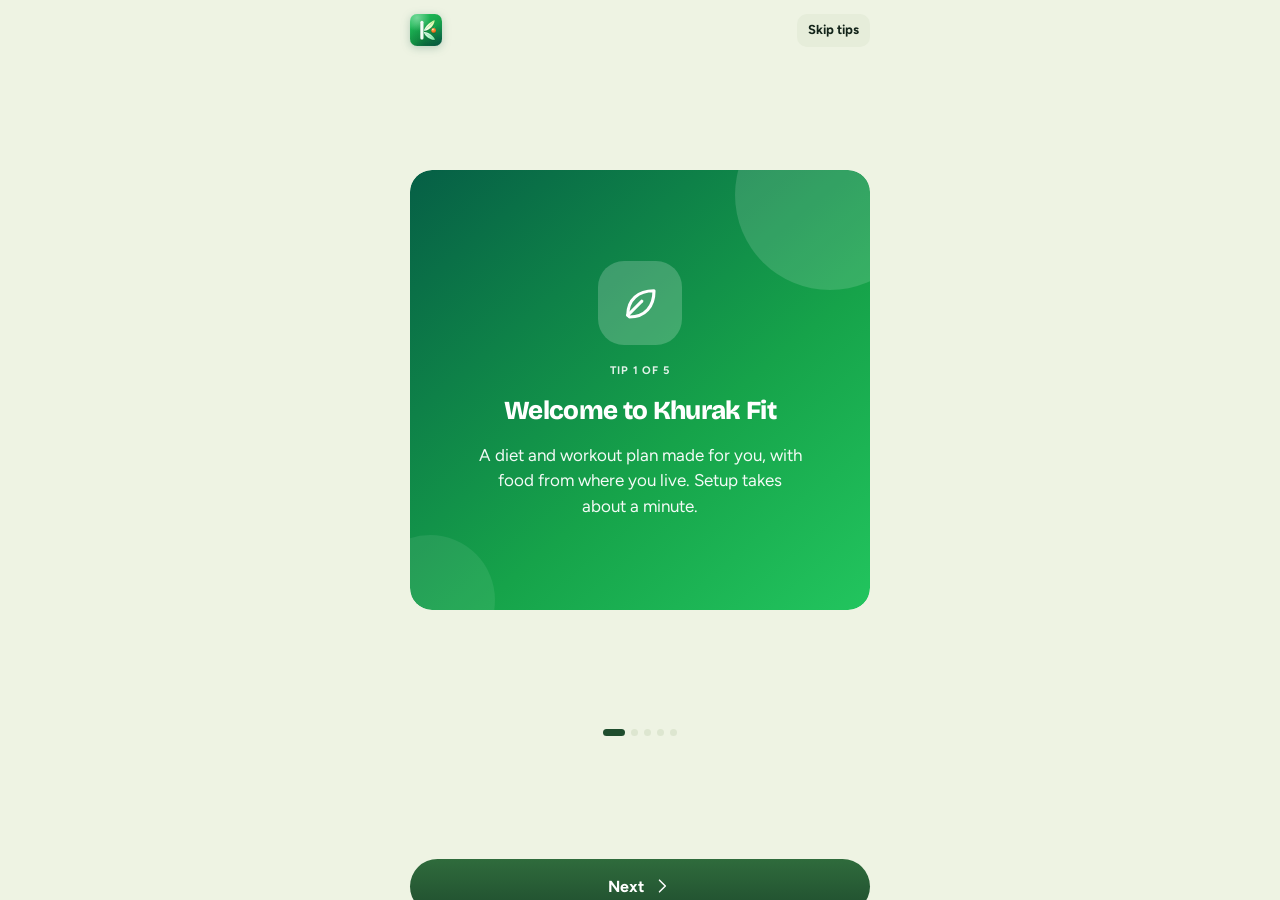
